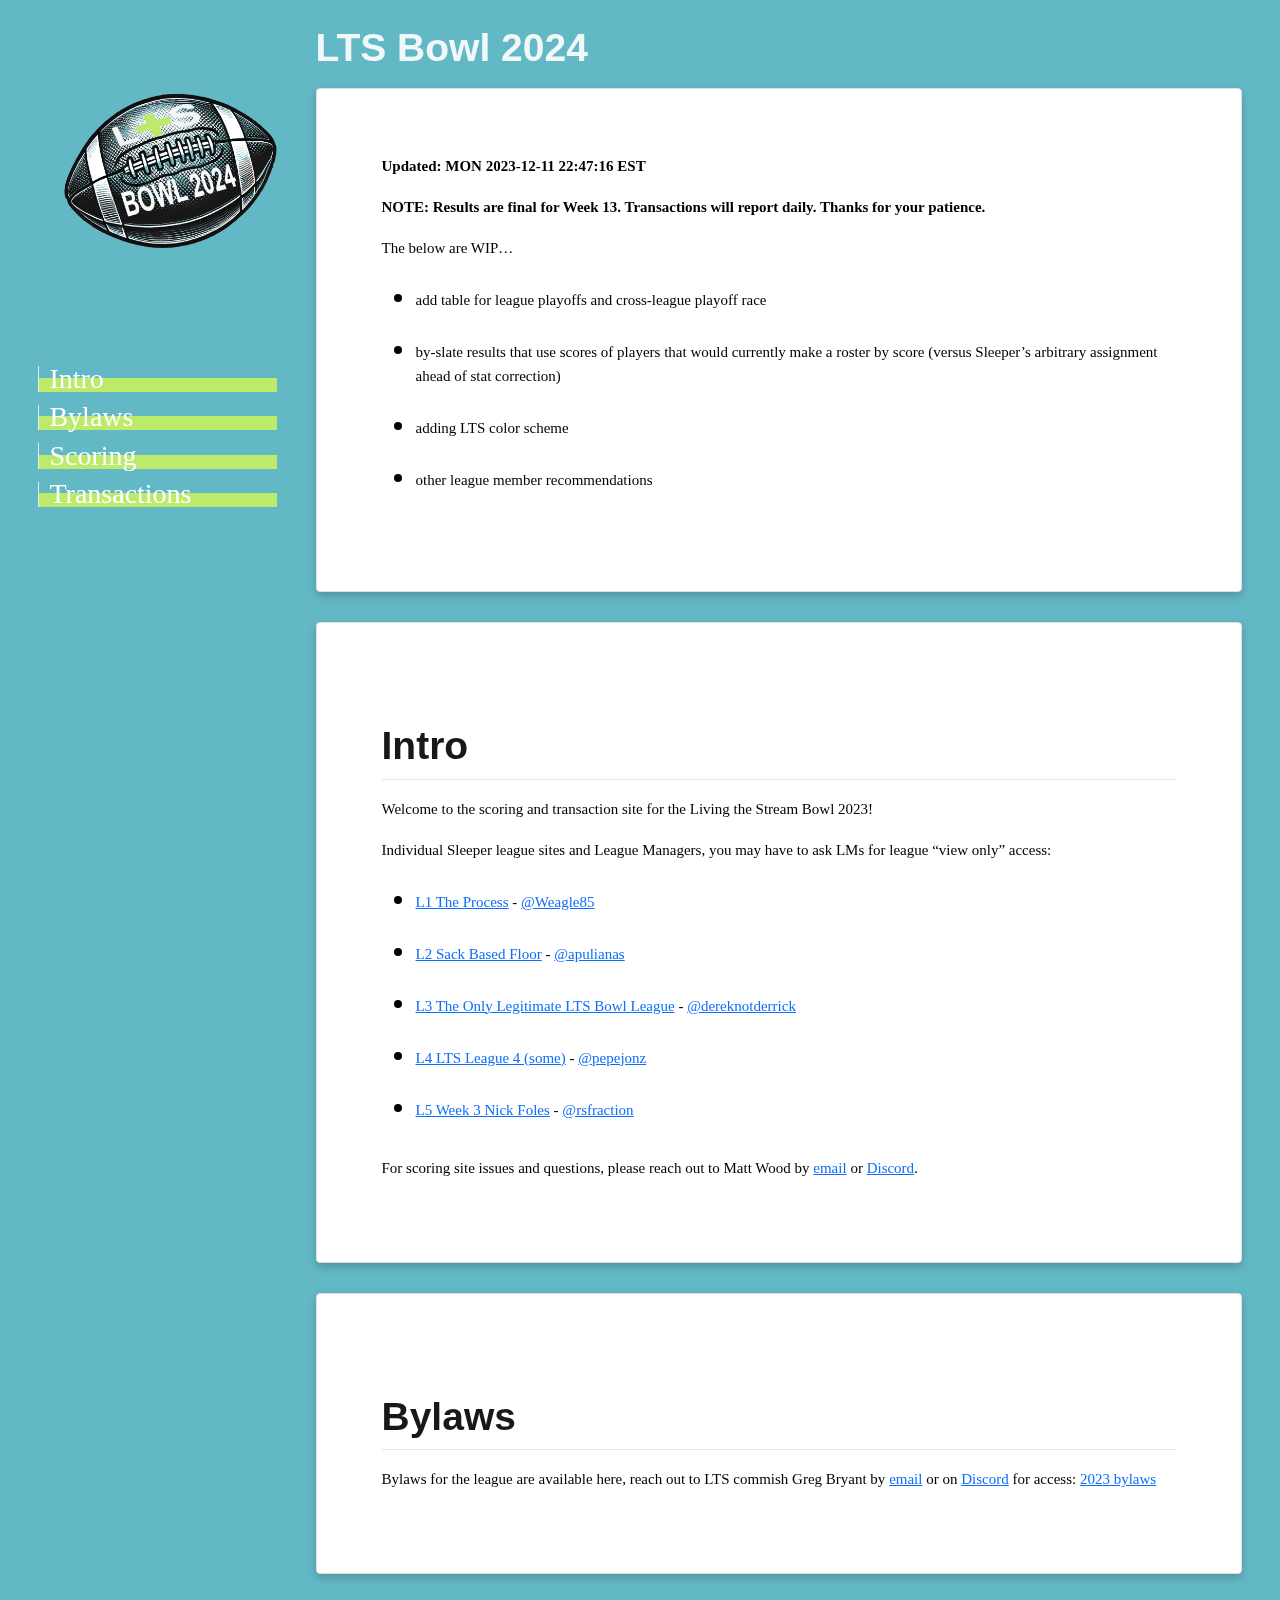
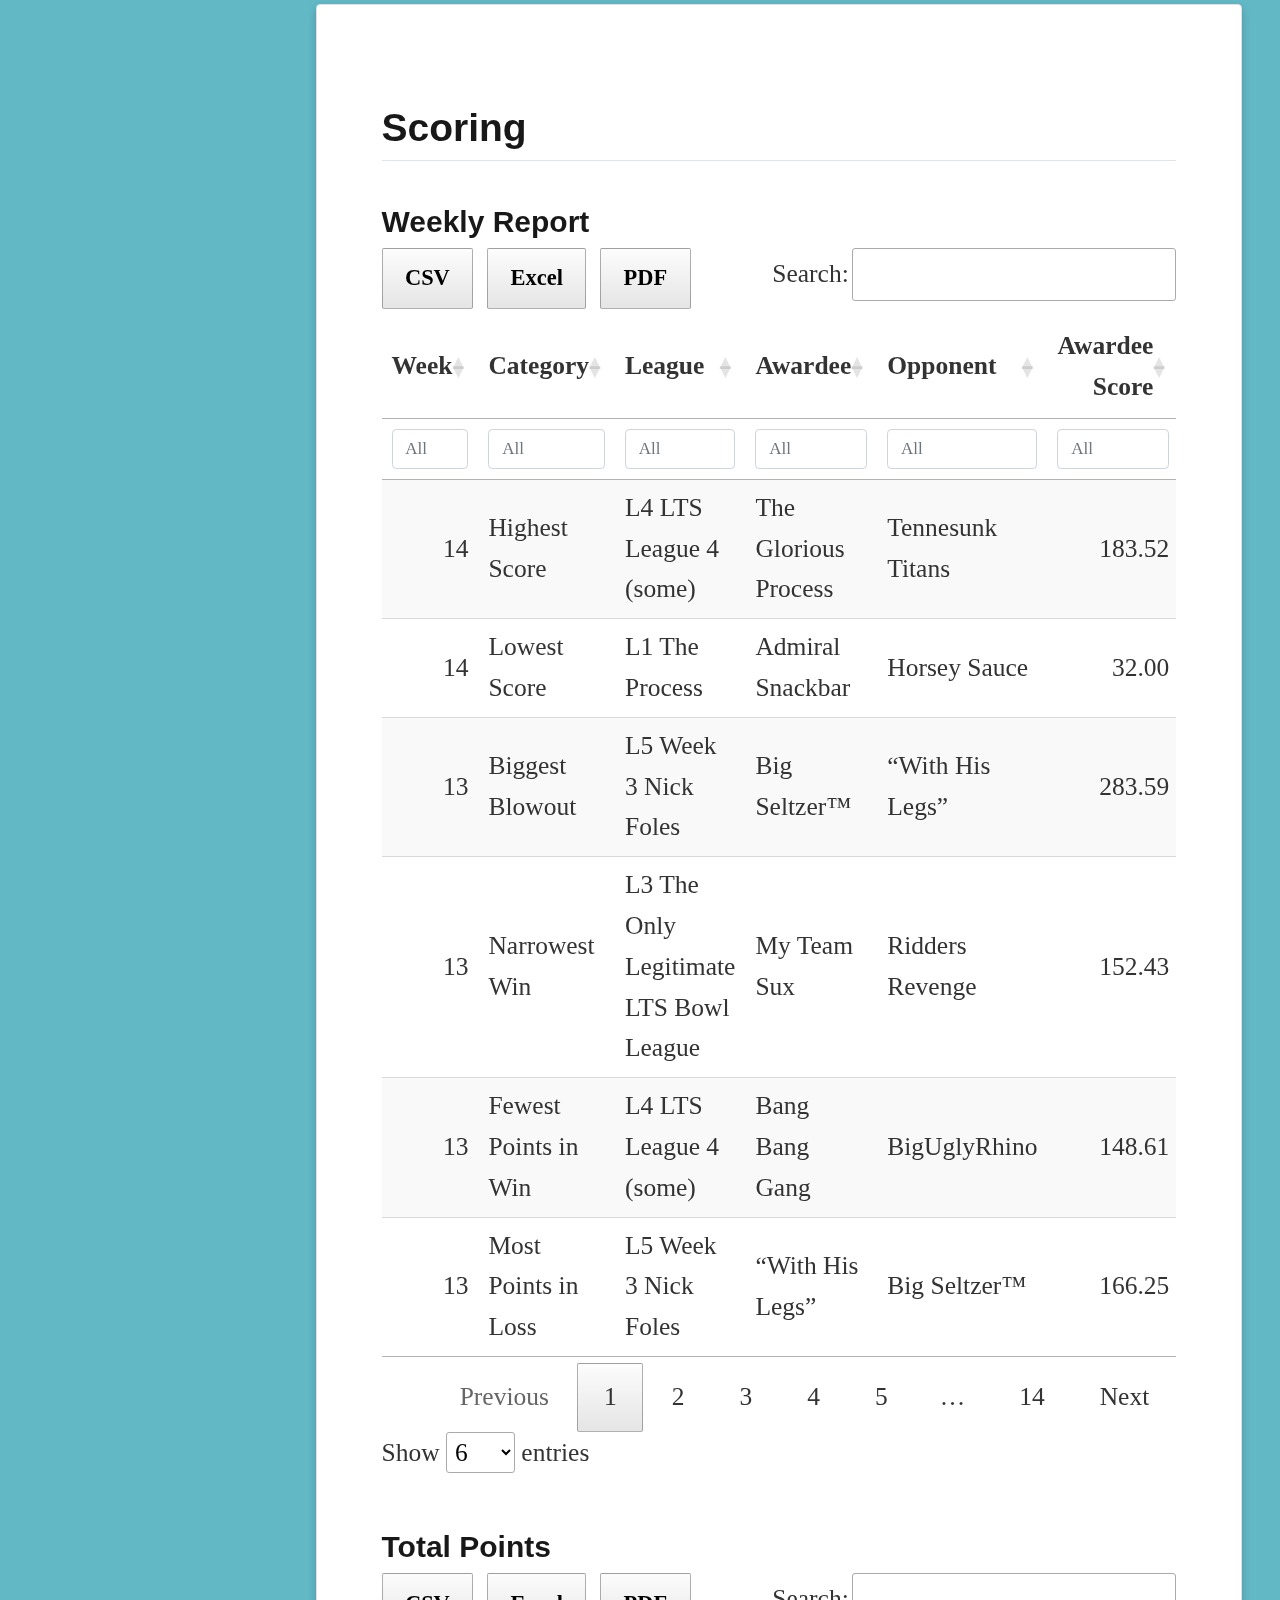
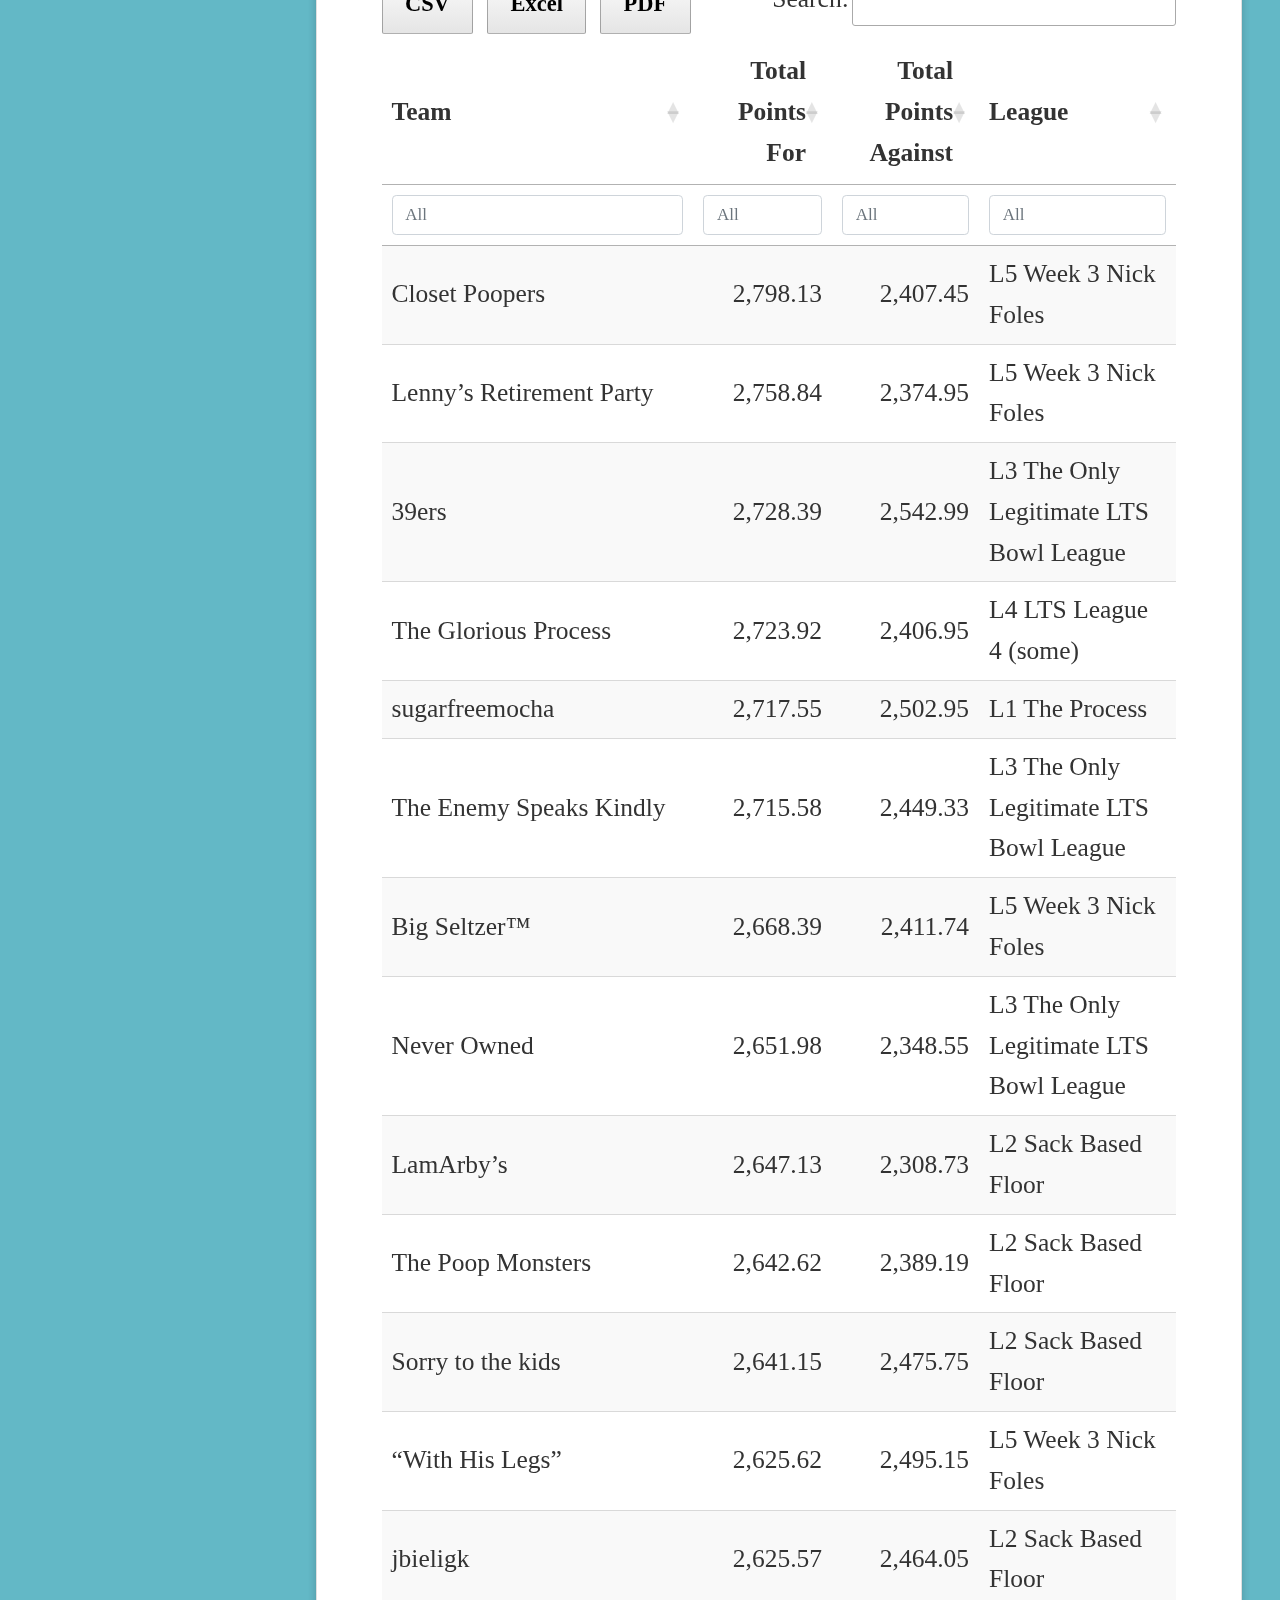
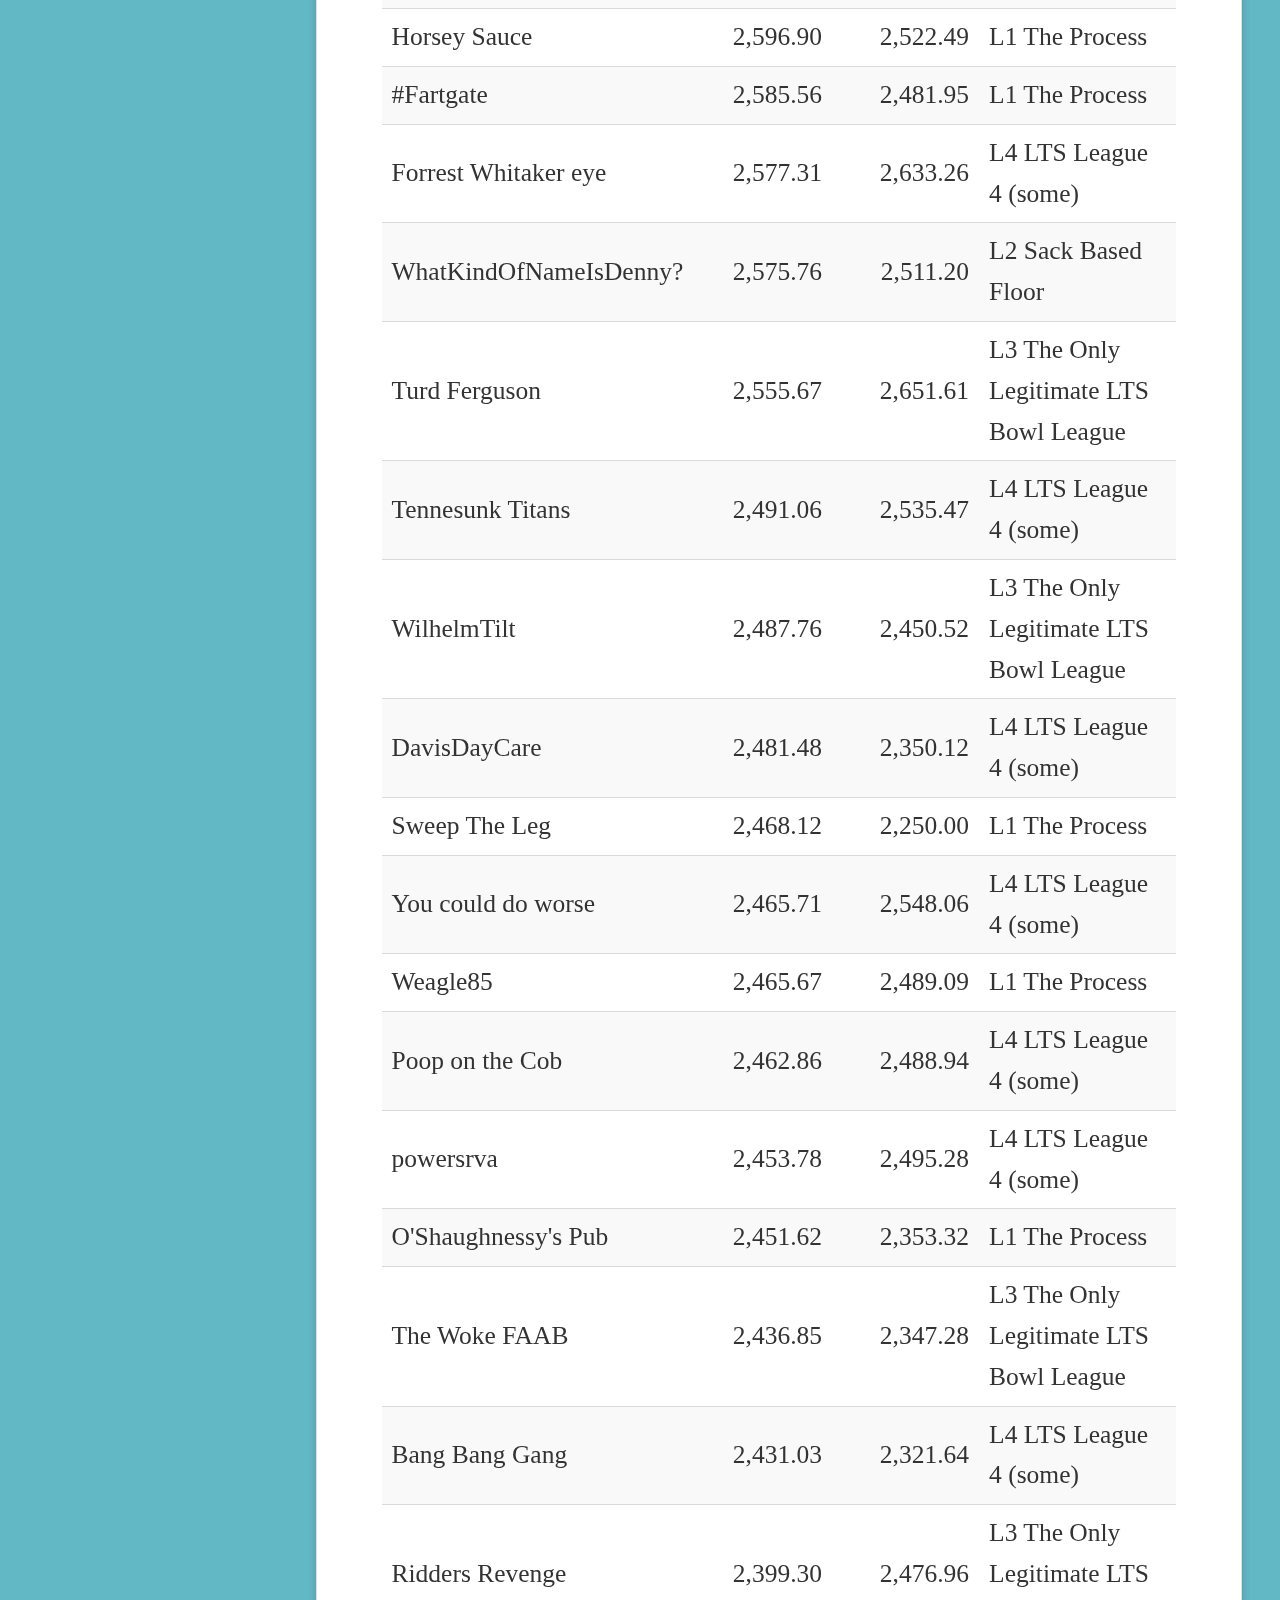
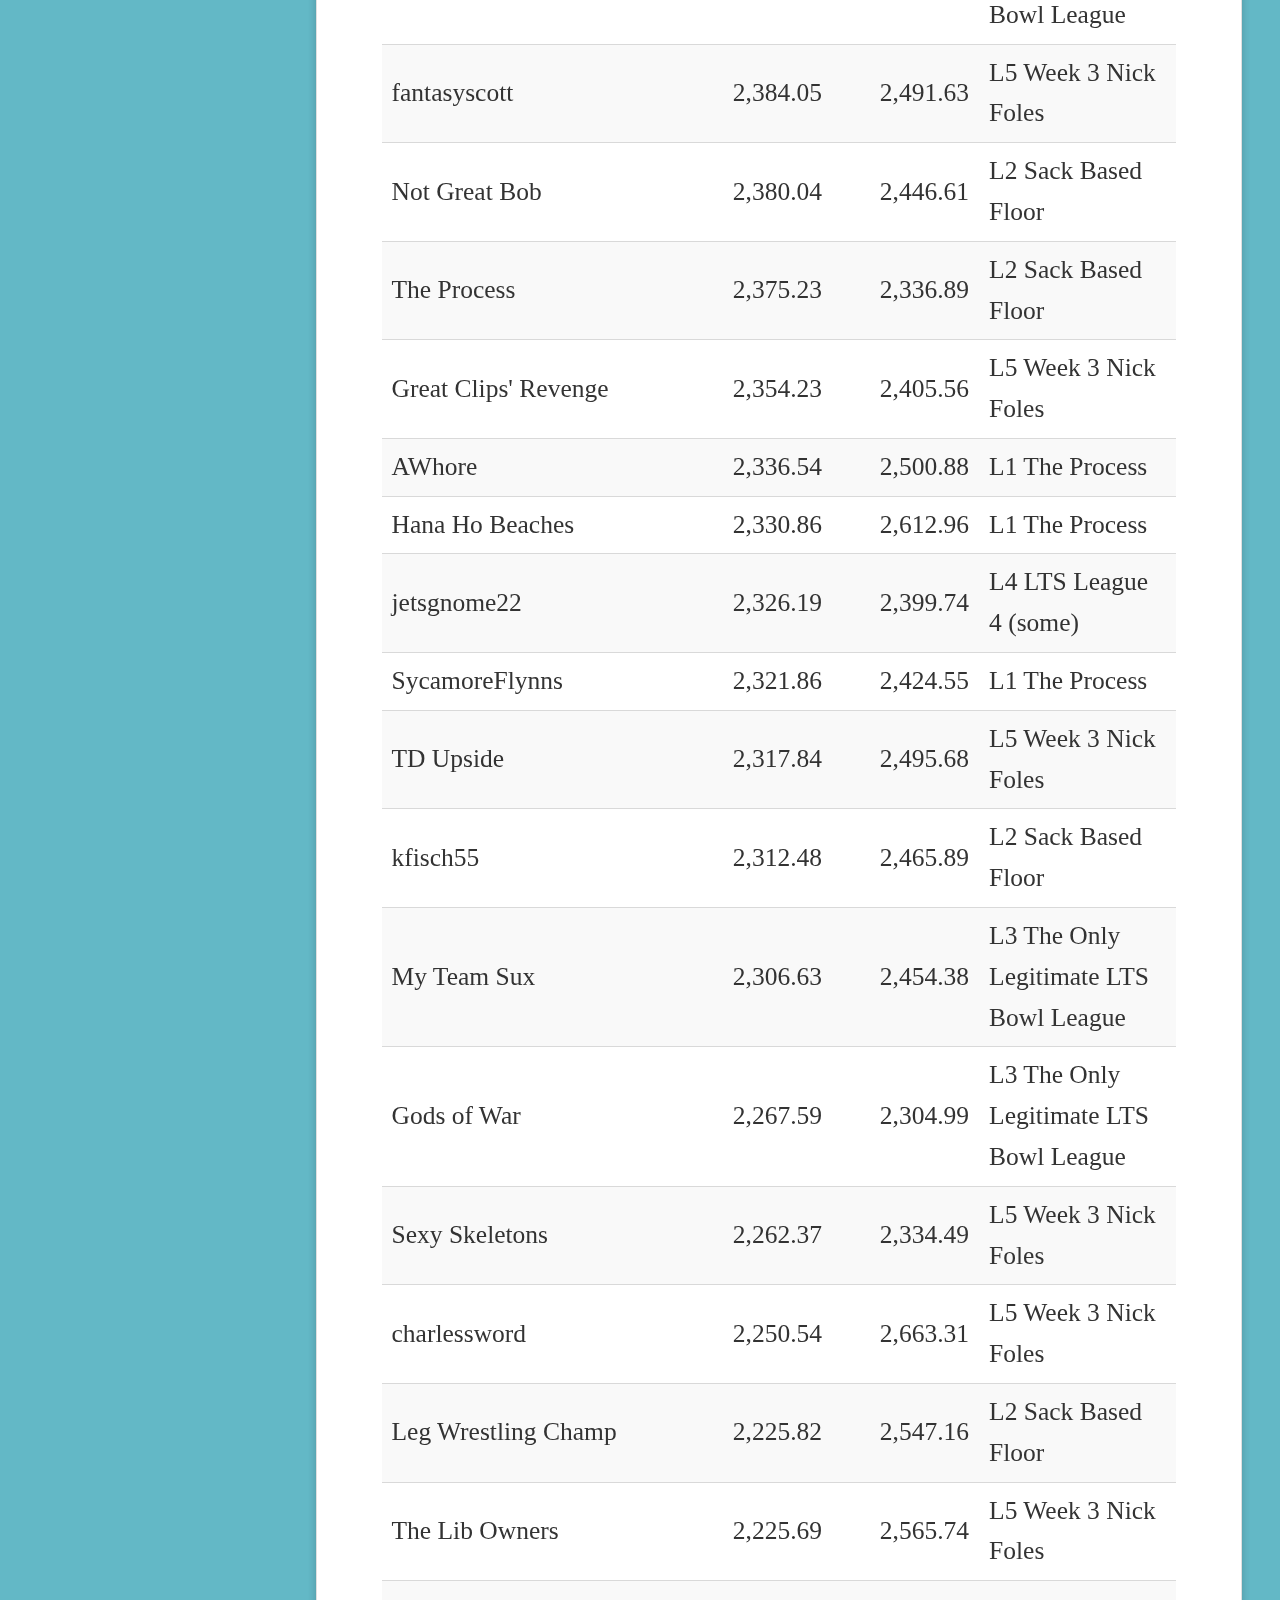
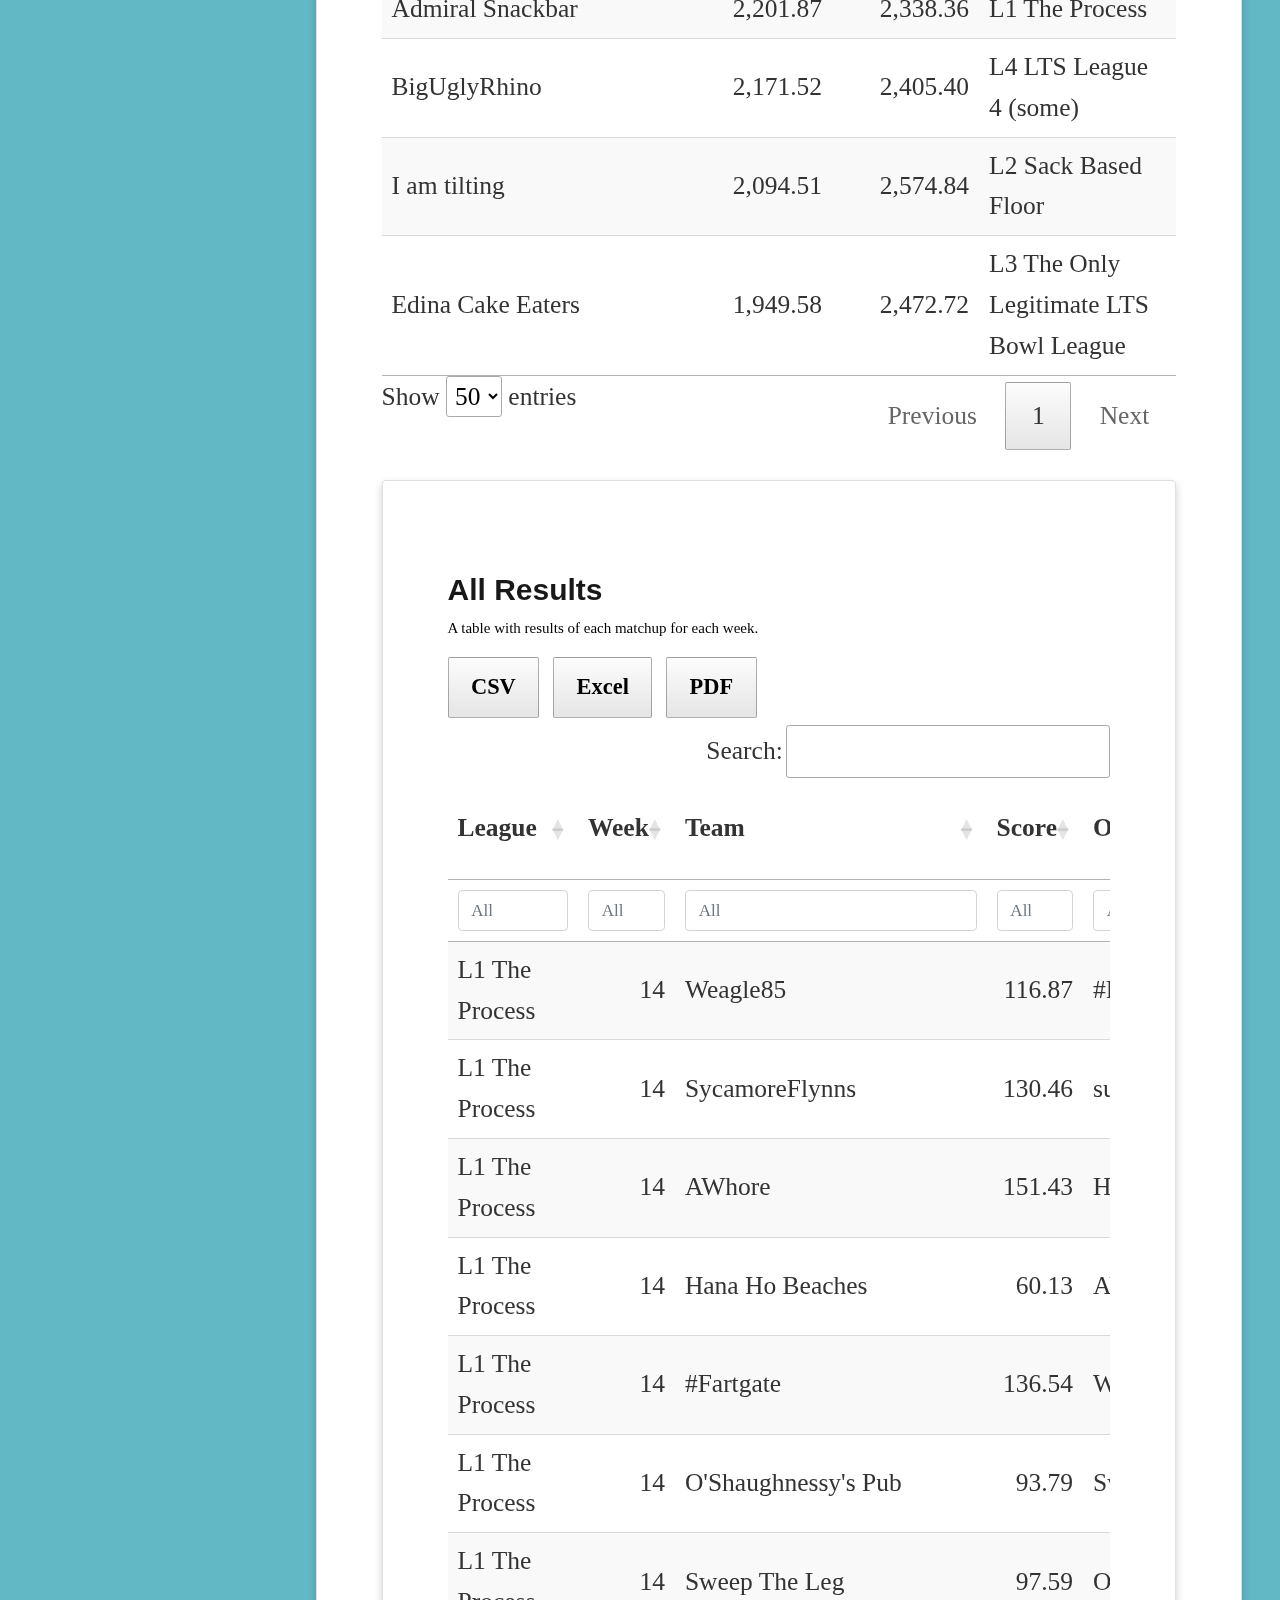
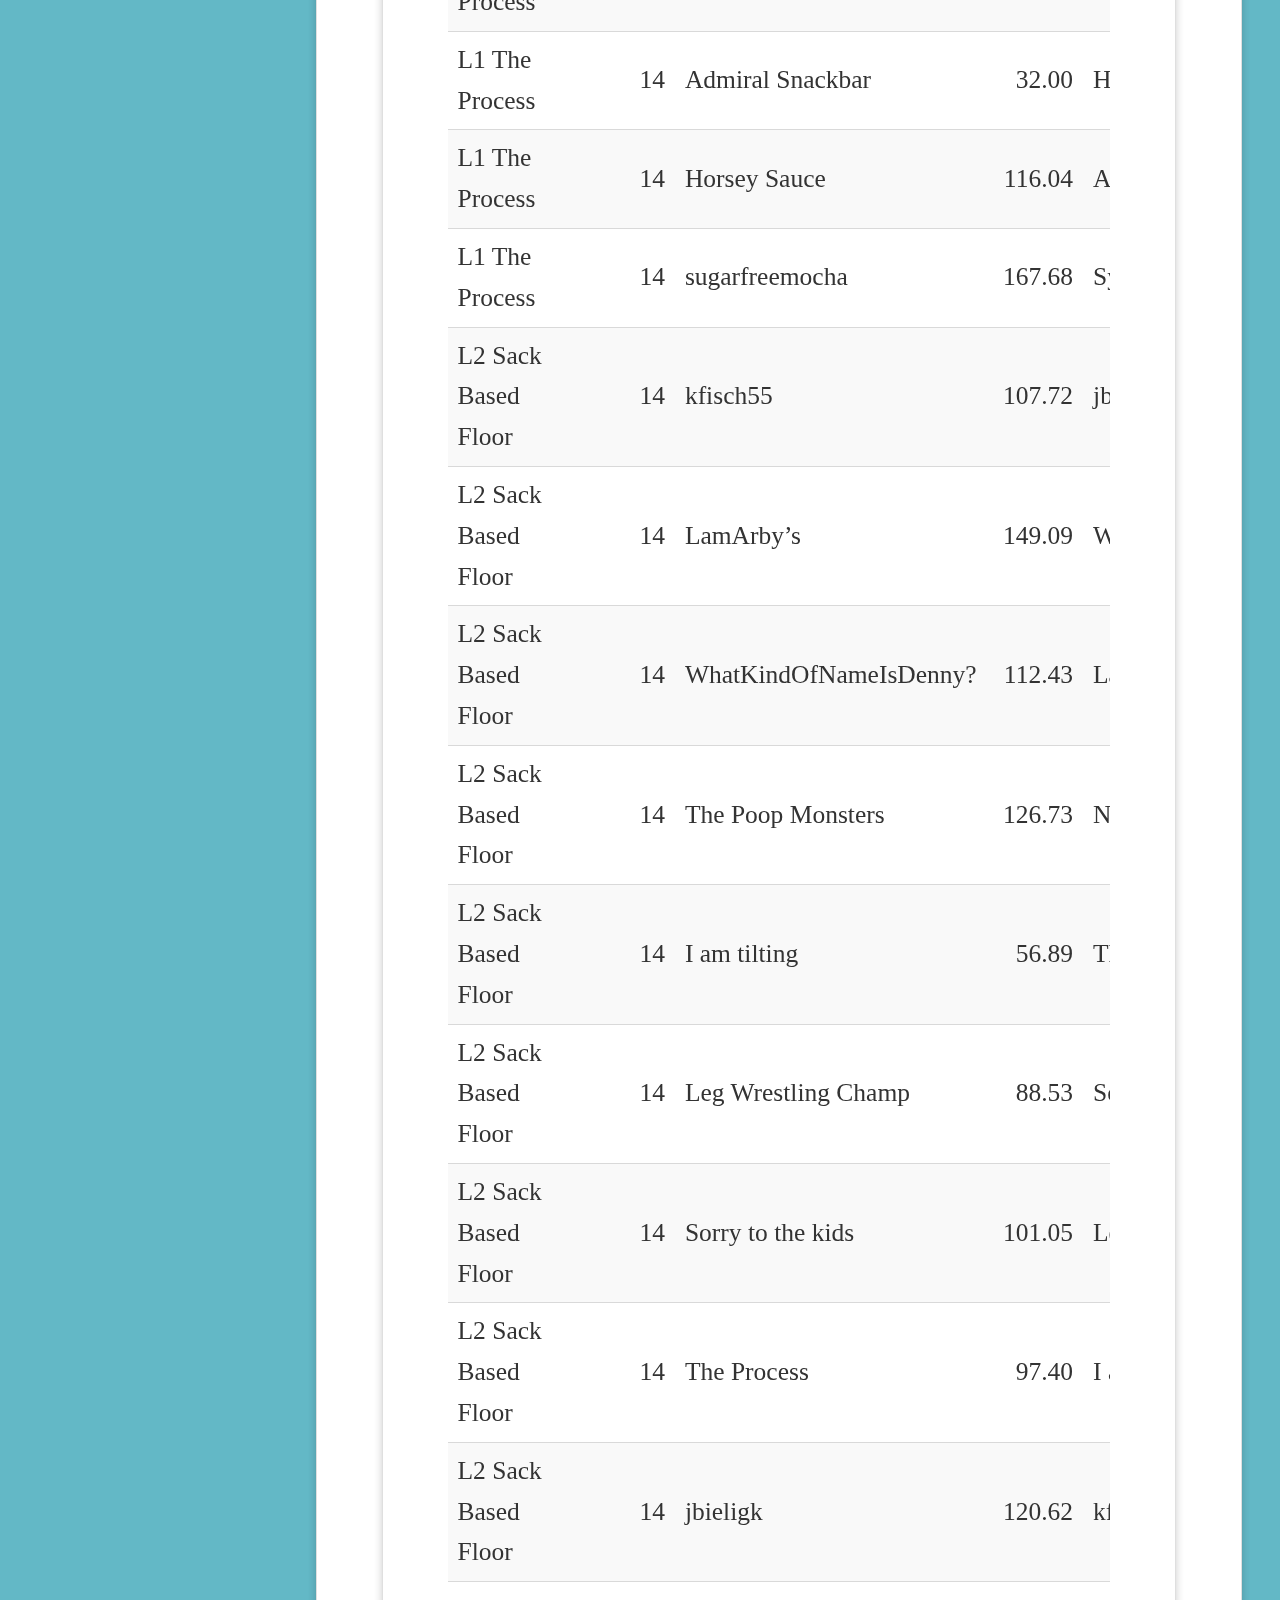
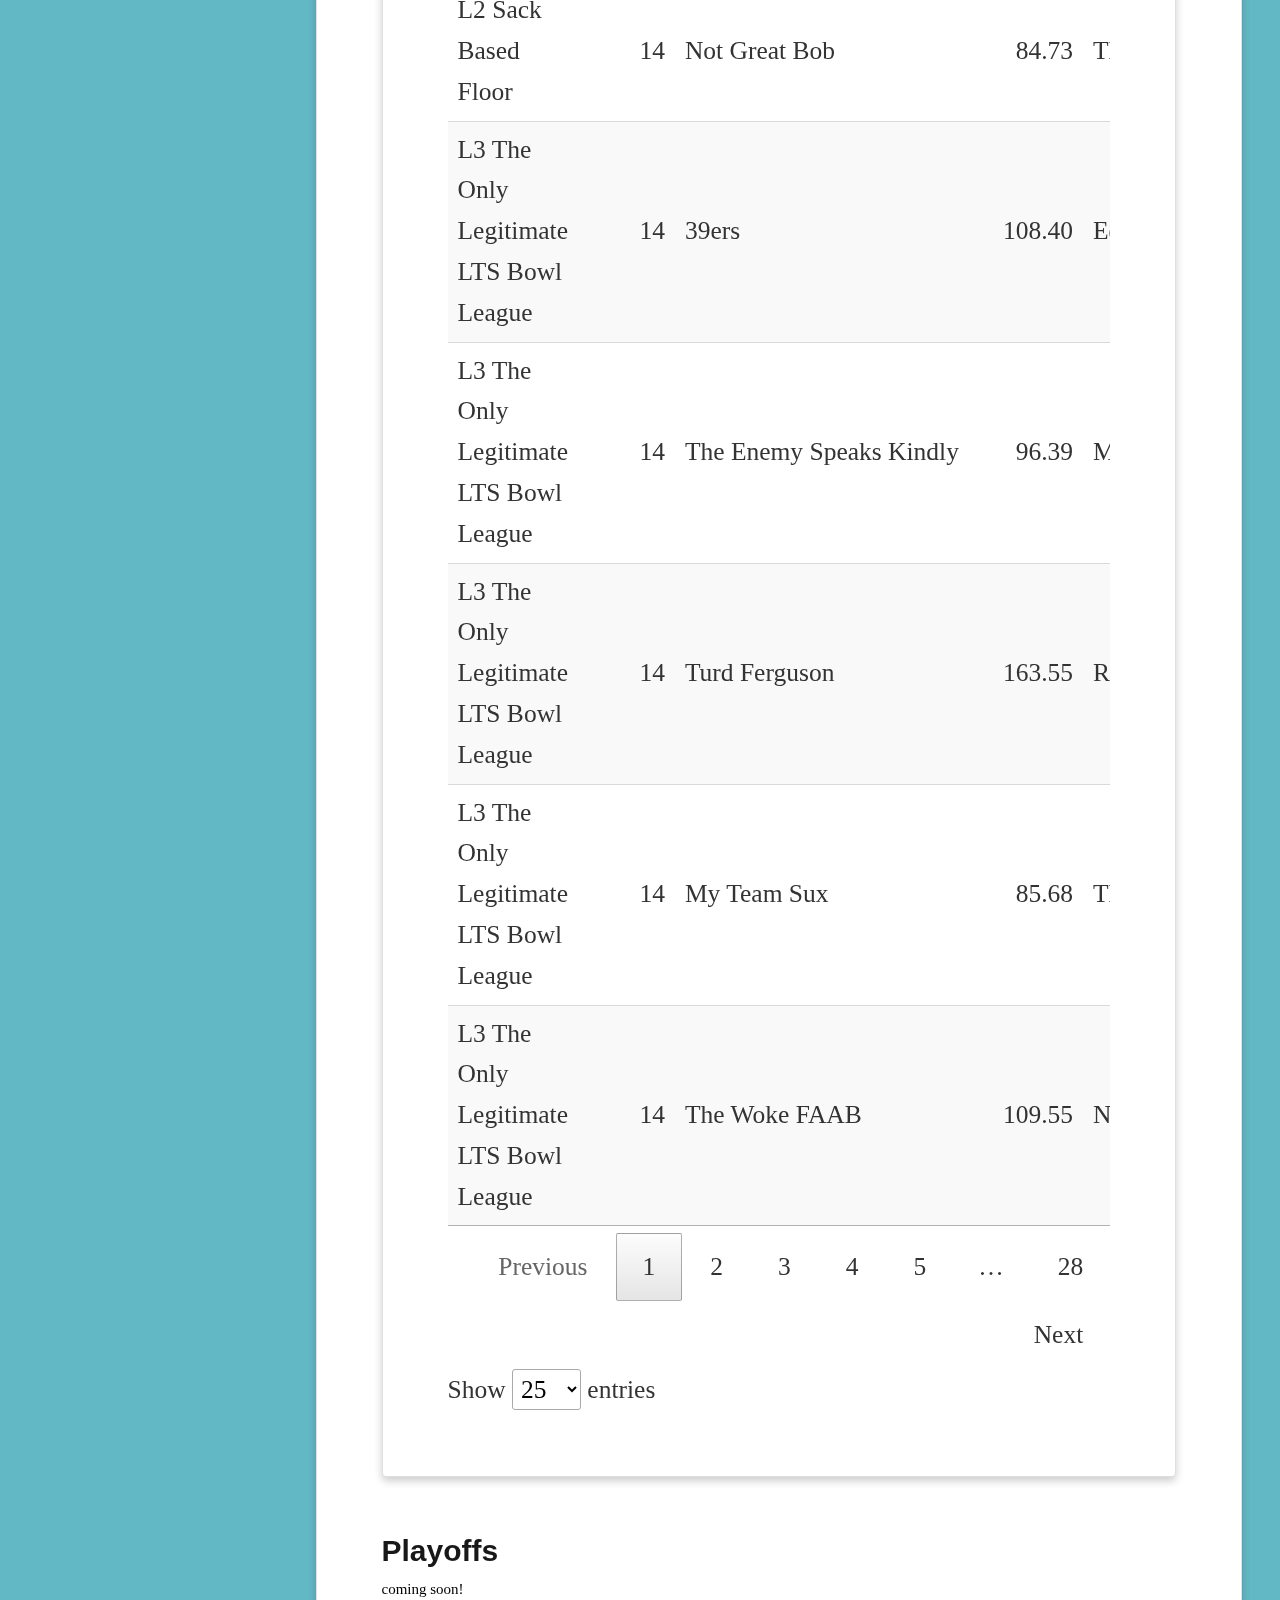
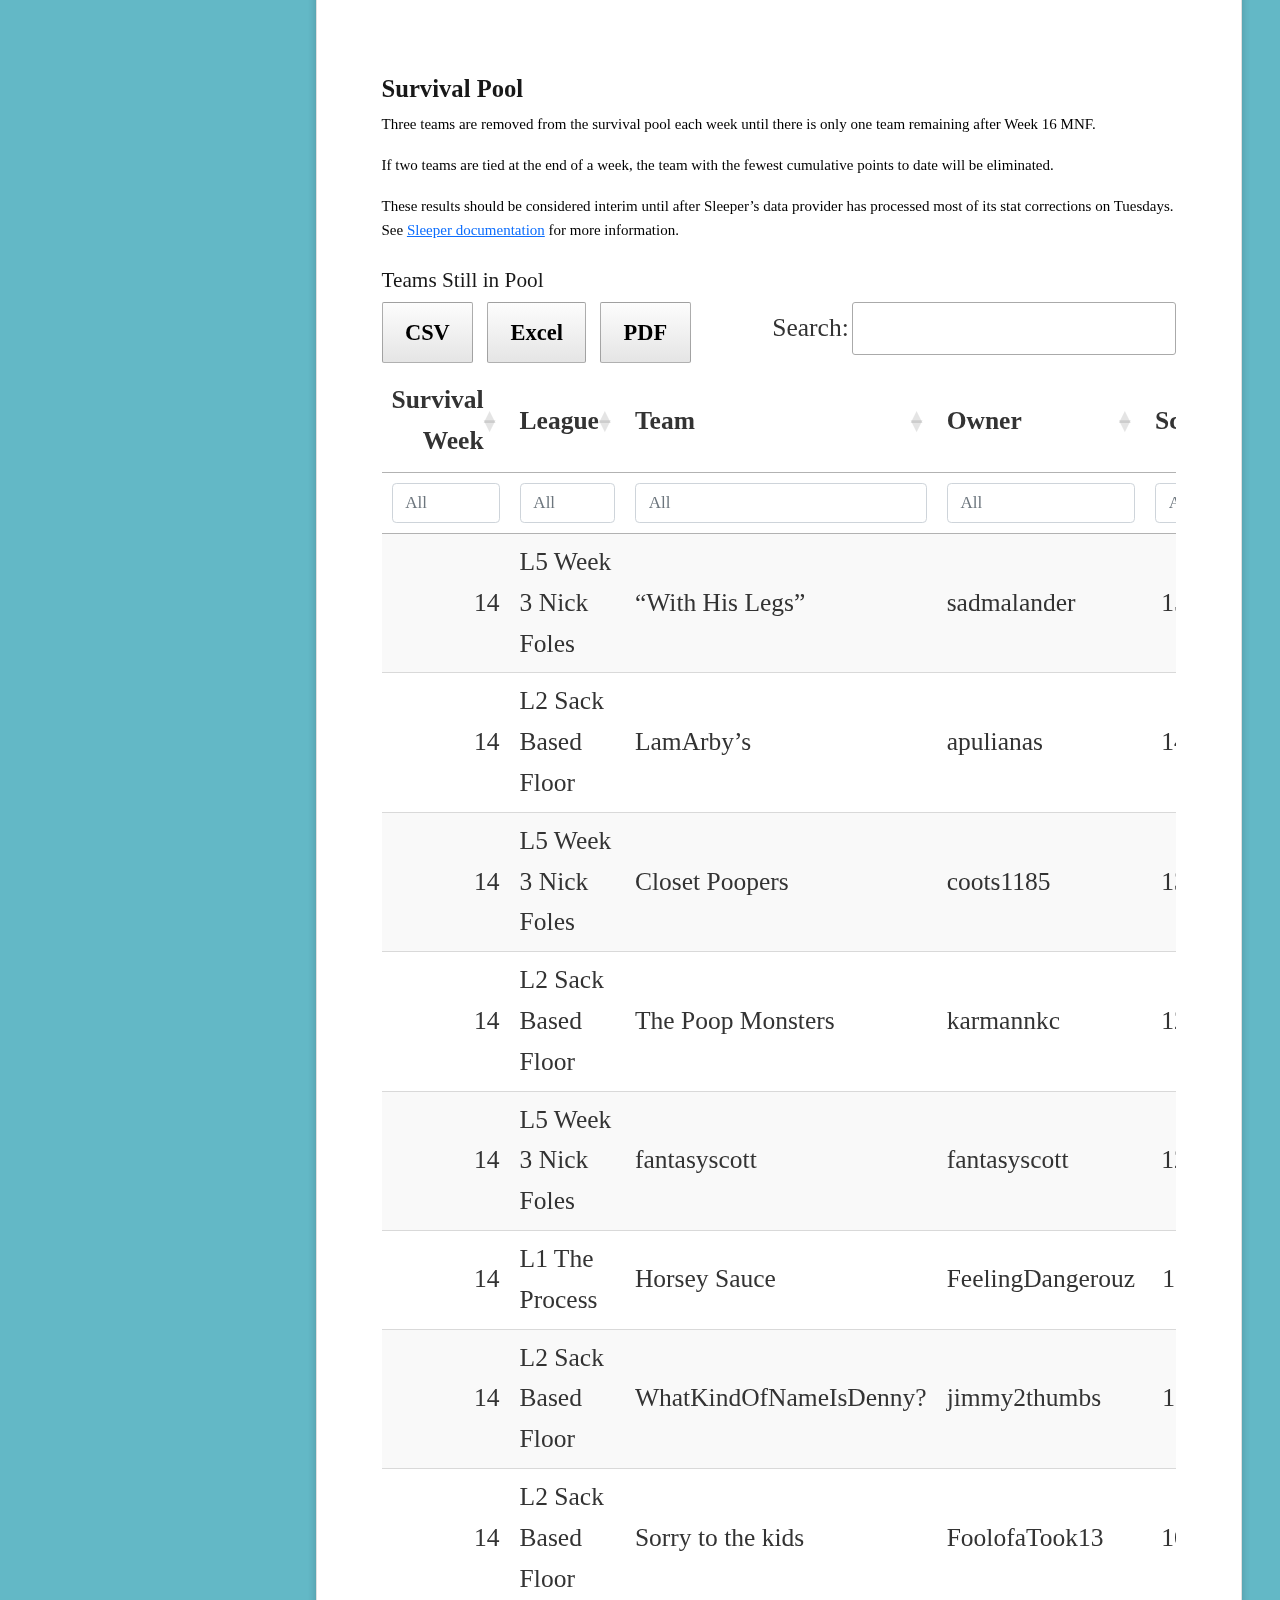
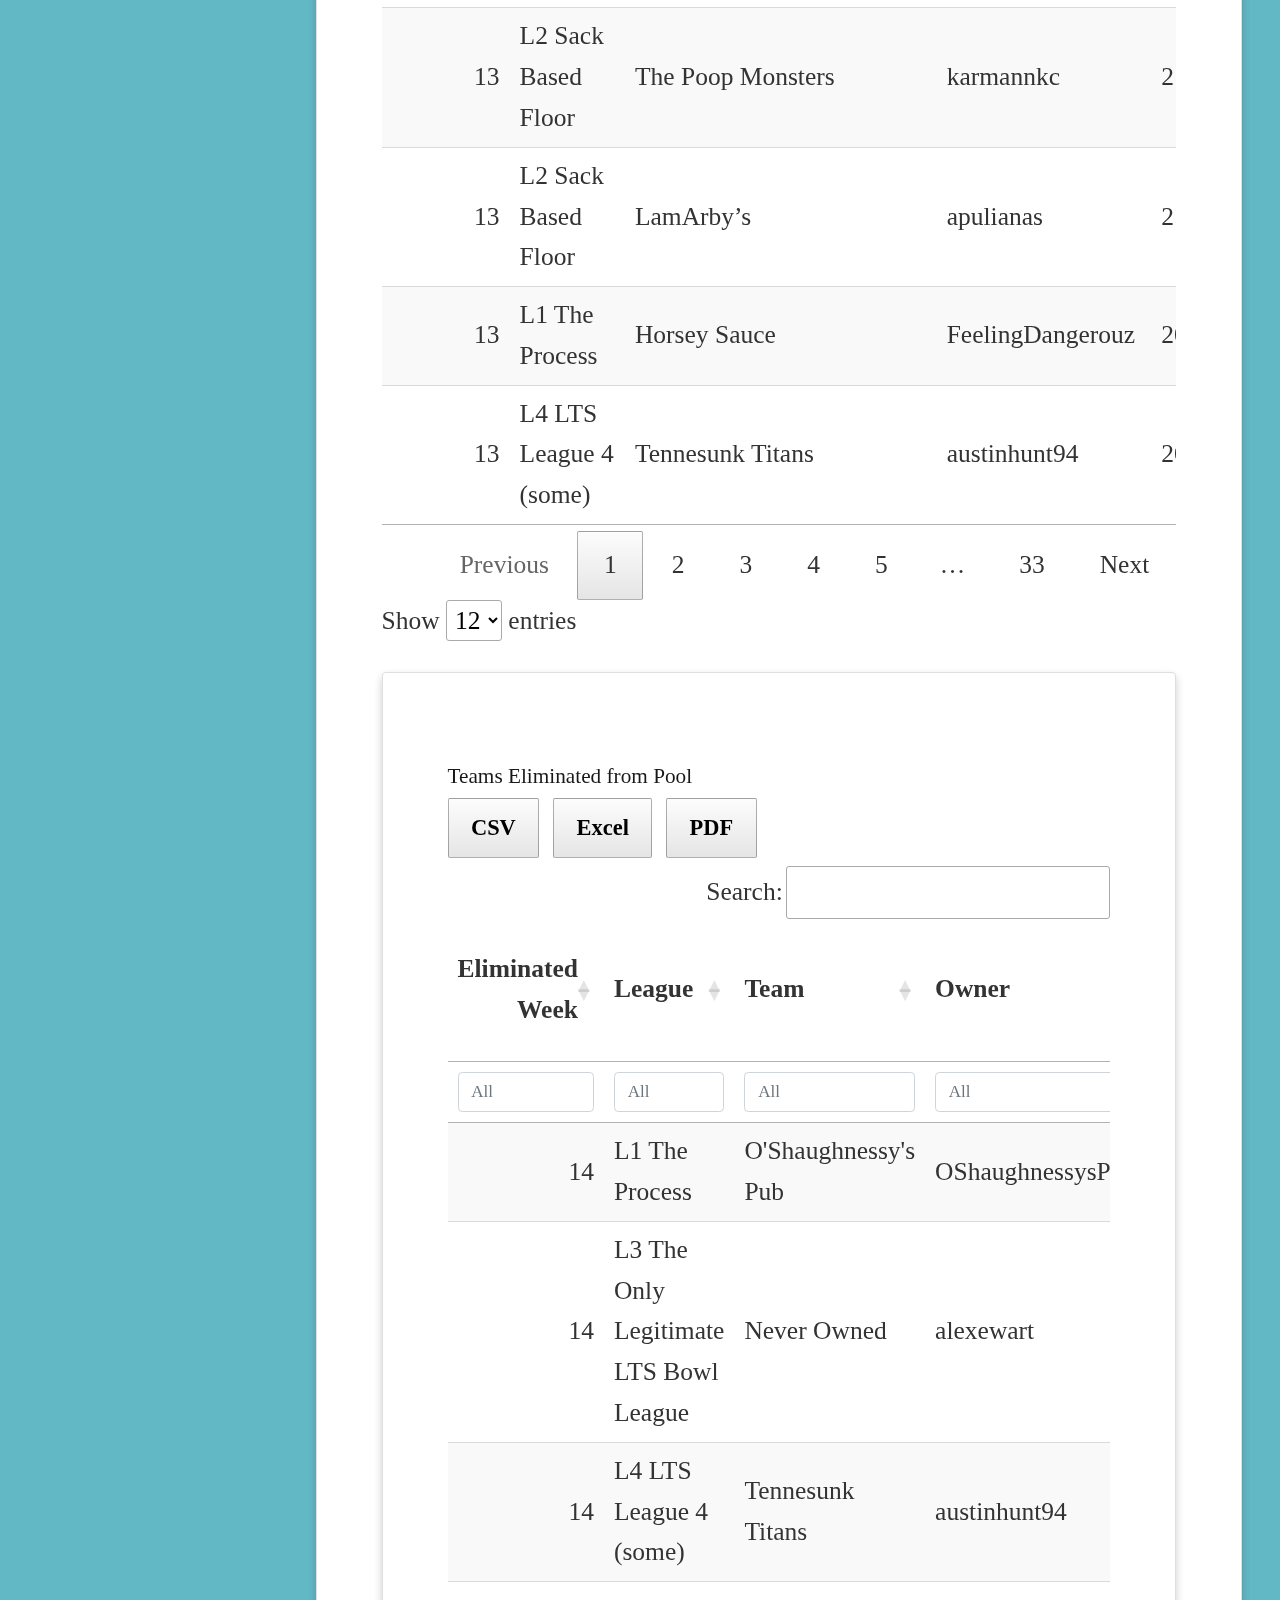
==== index.html @ bef70566 "scale alignment wit h existing left navbar" ====
<!DOCTYPE html>
<html xmlns="http://www.w3.org/1999/xhtml" lang="en" xml:lang="en"><head>

<meta charset="utf-8">
<meta name="generator" content="quarto-1.3.433">

<meta name="viewport" content="width=device-width, initial-scale=1.0, user-scalable=yes">


<title >LTS Bowl 2023</title>
<style>
/* smartphone: toggle/untoggle certain divs */
@media (min-width:768px) {
	.desktop-only {
		display:block !important;
	}
  .mobile-only {
		display:none !important;
	}
}
/* no smartphone: toggle/untoggle certain divs*/
@media (max-width: 768px) {
	.mobile-only {
		display:block !important;
	}
	.desktop-only {
		display:none !important;
	}
}
/* no smartphone content card styling */
@media only screen and (min-width: 600px) {
  .card {
  background-color: #ffff!important;
  margin-bottom: 30px!important;
  padding: 65px!important;
  box-shadow: 0 4px 8px 0 rgba(0,0,0,0.2);
  transition: 0.3s;
}
}
/* smartphone  content card styling*/
@media only screen and (max-width: 600px) {
  .card{
    background-color: #ffff!important;
    width: 100%!important;    
    margin-bottom: 0px!important;
    padding: 30px!important;
    box-shadow: 0 4px 8px 0 rgba(0,0,0,0.2);
    transition: 0.3s;
  }

  /* hacky style fix for mobile lts feel */
    body:not(.floating):not(.docked) .page-columns.toc-left {
        display: grid;
        gap: 0;
        grid-template-columns: [screen-start] 0em [screen-start-inset page-start page-start-inset body-start-outset body-start body-content-start] minmax(0px, 1fr) [body-content-end body-end body-end-outset page-end-inset page-end screen-end-inset] 0em [screen-end]!important;
    }
}


code{white-space: pre-wrap;}
span.smallcaps{font-variant: small-caps;}
div.columns{display: flex; gap: min(4vw, 1.5em);}
div.column{flex: auto; overflow-x: auto;}
div.hanging-indent{margin-left: 1.5em; text-indent: -1.5em;}
ul.task-list{list-style: none}
ul.task-list li input[type="checkbox"] {
  width: 0.8em;
  margin: 0 0.8em 0.2em -1em; /* quarto-specific, see https://github.com/quarto-dev/quarto-cli/issues/4556 */ 
  vertical-align: middle;
}
p {
  font-family: 'Amethysta', Georgia, serif;
  font-size: 15px;
  line-height: 1.6;
}

/* left navbar styles */
.sidebarLtsStyle {
  height: 27px!important;
  max-height:34px!important;
  color: #ffff!important;
  font-family: Rosario!important;
  font-size: 28px!important;
}
.sidebarUnderLine {
  border-bottom: 0px solid #bcea6b!important;
  box-shadow: 0 -.5em #bcea6b inset!important;
  transition: box-shadow .1s!important;
  margin-bottom: 13px!important
}
.sidebarSubListFont {
  color: #ffff!important;
  font-family: Rosario!important;
  font-size: 24px!important;
}

/* Content Card styling */
.inner-card {
  background-color: #ffff!important;
  margin-bottom: 30px!important;
}
.card-headlines {
  font-family: Rosario, Arial, Helvetica, sans-serif!important; 
  font-size: 30px!important;
}
.card-headlines-big {
  font-family: Rosario, Arial, Helvetica, sans-serif!important; 
  font-size: 39px!important;
}

/* Style the navigation menu for smartphone*/
.topnav {
  overflow: hidden;
  background-color: transparent;
  position: relative;
}

/* Hide the links inside the navigation menu (except for logo/home) */
.topnav #myLinks {
  display: none;
}

/* Style navigation menu links */
.topnav a {
  color: white;
  padding: 14px 16px;
  text-decoration: none;
  font-size: 17px;
  display: block;
}

/* Style the hamburger menu */
.topnav a.icon {
  background: #63b8c6;
  display: block;
  position: absolute;
  right: 0;
  top: 0;
}

/* Add a grey background color on mouse-over */
.topnav a:hover {
  background-color: transparent;
  color: #bcea6b;
}

/* Style the active link (or home/logo) */
.active {
  background-color: #63b8c6;
  color: white;
}
</style>


<script src="index_files/libs/clipboard/clipboard.min.js"></script>
<script src="index_files/libs/quarto-html/quarto.js"></script>
<script src="index_files/libs/quarto-html/popper.min.js"></script>
<script src="index_files/libs/quarto-html/tippy.umd.min.js"></script>
<script src="index_files/libs/quarto-html/anchor.min.js"></script>
<link href="index_files/libs/quarto-html/tippy.css" rel="stylesheet">
<link href="index_files/libs/quarto-html/quarto-syntax-highlighting.css" rel="stylesheet" id="quarto-text-highlighting-styles">
<script src="index_files/libs/bootstrap/bootstrap.min.js"></script>
<link href="index_files/libs/bootstrap/bootstrap-icons.css" rel="stylesheet">
<link href="index_files/libs/bootstrap/bootstrap.min.css" rel="stylesheet" id="quarto-bootstrap" data-mode="light">

<script src="index_files/libs/htmlwidgets-1.6.2/htmlwidgets.js"></script>
<link href="index_files/libs/datatables-css-0.0.0/datatables-crosstalk.css" rel="stylesheet">
<script src="index_files/libs/datatables-binding-0.29/datatables.js"></script>
<script src="index_files/libs/jquery-3.6.0/jquery-3.6.0.min.js"></script>
<link href="index_files/libs/dt-core-1.13.4/css/jquery.dataTables.min.css" rel="stylesheet">
<link href="index_files/libs/dt-core-1.13.4/css/jquery.dataTables.extra.css" rel="stylesheet">
<script src="index_files/libs/dt-core-1.13.4/js/jquery.dataTables.min.js"></script>
<script src="index_files/libs/jszip-1.13.4/jszip.min.js"></script>
<script src="index_files/libs/pdfmake-1.13.4/pdfmake.js"></script>
<script src="index_files/libs/pdfmake-1.13.4/vfs_fonts.js"></script>
<link href="index_files/libs/dt-ext-buttons-1.13.4/css/buttons.dataTables.min.css" rel="stylesheet">
<script src="index_files/libs/dt-ext-buttons-1.13.4/js/dataTables.buttons.min.js"></script>
<script src="index_files/libs/dt-ext-buttons-1.13.4/js/buttons.html5.min.js"></script>
<script src="index_files/libs/dt-ext-buttons-1.13.4/js/buttons.colVis.min.js"></script>
<script src="index_files/libs/dt-ext-buttons-1.13.4/js/buttons.print.min.js"></script>
<link href="index_files/libs/nouislider-7.0.10/jquery.nouislider.min.css" rel="stylesheet">
<script src="index_files/libs/nouislider-7.0.10/jquery.nouislider.min.js"></script>
<link href="index_files/libs/selectize-0.12.0/selectize.bootstrap3.css" rel="stylesheet">
<script src="index_files/libs/selectize-0.12.0/selectize.min.js"></script>
<link href="index_files/libs/crosstalk-1.2.0/css/crosstalk.min.css" rel="stylesheet">
<script src="index_files/libs/crosstalk-1.2.0/js/crosstalk.min.js"></script>
<link rel="stylesheet" href="https://cdnjs.cloudflare.com/ajax/libs/font-awesome/4.7.0/css/font-awesome.min.css">


</head>

<body style="background-color: #63b8c6">

<div id="quarto-content" class="page-columns toc-left" >
<div id="quarto-sidebar-toc-left" class="sidebar toc-left">
  <nav id="TOC" role="doc-toc" class="toc-active" data-toc-expanded="1">
   <img cass="image" src="BOWL2024.png" alt="LTS BOWL 2024" style="width: 110%; height: 120%; margin-bottom: 65px">
  <ul class="sidebarLtsStyle">
  <li><a href="#intro" id="toc-intro" class="nav-link active sidebarUnderLine" data-scroll-target="#intro">Intro</a></li>
  <li><a href="#bylaws" id="toc-bylaws" class="nav-link sidebarUnderLine" data-scroll-target="#bylaws" >Bylaws</a></li>
  <li><a href="#scoring" id="toc-scoring" class="nav-link sidebarUnderLine" data-scroll-target="#scoring" >Scoring</a>
  <ul class="sidebarSubListFont">
  <li><a href="#weekly-report" id="toc-weekly-report" class="nav-link" data-scroll-target="#weekly-report">Weekly Report</a></li>
  <li><a href="#total-points" id="toc-total-points" class="nav-link" data-scroll-target="#total-points" >Total Points</a></li>
  <li><a href="#all-results" id="toc-all-results" class="nav-link" data-scroll-target="#all-results" >All Results</a></li>
  <li><a href="#playoffs" id="toc-playoffs" class="nav-link" data-scroll-target="#playoffs" >Playoffs</a></li>
  <li><a href="#survival-pool" id="toc-survival-pool" class="nav-link" data-scroll-target="#survival-pool" >Survival Pool</a>
  <ul class="collapse sidebarSubListFont">
  <li><a href="#teams-still-in-pool" id="toc-teams-still-in-pool" class="nav-link" data-scroll-target="#teams-still-in-pool" >Teams Still in Pool</a></li>
  <li><a href="#teams-eliminated-from-pool" id="toc-teams-eliminated-from-pool" class="nav-link" data-scroll-target="#teams-eliminated-from-pool" >Teams Eliminated from Pool</a></li>
  </ul></li>
  </ul></li>
  <li><a href="#transactions" id="toc-transactions" class="nav-link sidebarUnderLine" data-scroll-target="#transactions" >Transactions</a>
  <ul class="sidebarSubListFont">
  <li><a href="#free-agent-transactions" id="toc-free-agent-transactions" class="nav-link" data-scroll-target="#free-agent-transactions" >Free Agent Transactions</a></li>
  <li><a href="#waiver-bids" id="toc-waiver-bids" class="nav-link" data-scroll-target="#waiver-bids" >Waiver Bids</a></li>
  <li><a href="#trades" id="toc-trades" class="nav-link" data-scroll-target="#trades" >Trades</a></li>
  </ul></li>
  </ul>
</nav>
</div>
<div id="quarto-margin-sidebar" class="sidebar margin-sidebar zindex-bottom">
</div>
<main class="content column-page-right" id="quarto-document-content">

<header id="title-block-header" class="quarto-title-block default">
  <div class="quarto-title desktop-only">
<h1 class="title" style="font-family: Rosario, Arial, Helvetica, sans-serif; font-size: 39px; color: #ffff">LTS Bowl 2024</h1>
</div>
<!-- Top Navigation Menu -->
<div class="topnav mobile-only">
  <a href="#home" class="active">LTS BOWL 2024</a>
  <!-- Navigation links (hidden by default) -->
  <div id="myLinks">
    <a href="#intro" class="active">Intro</a>
    <a href="#bylaws">Bylaws</a>
    <a href="#scoring">Scoring</a>
    <a href="#transactions">Transactions</a>
  </div>
  <!-- "Hamburger menu" / "Bar icon" to toggle the navigation links -->
  <a href="javascript:void(0);" class="icon" onclick="myFunction()">
    <i class="fa fa-bars"></i>
  </a>
</div>
<script>
  /* Toggle between showing and hiding the navigation menu links when the user clicks on the hamburger menu / bar icon */
function myFunction() {
  var x = document.getElementById("myLinks");
  if (x.style.display === "block") {
    x.style.display = "none";
  } else {
    x.style.display = "block";
  }
}</script>  

<div class="quarto-title-meta">

    
  
    
  </div>

</header>
<div class="card">
<p><strong>Updated: MON 2023-12-11 22:47:16 EST</strong></p>
<p><strong>NOTE: Results are final for Week 13. Transactions will report daily. Thanks for your patience.</strong></p>
<p>The below are WIP…</p>
<ul>
<li><p>add table for league playoffs and cross-league playoff race</p></li>
<li><p>by-slate results that use scores of players that would currently make a roster by score (versus Sleeper’s arbitrary assignment ahead of stat correction)</p></li>
<li><p>adding LTS color scheme</p></li>
<li><p>other league member recommendations</p></li>
</ul>
</div>
<section id="intro" class="level2 card">
<h2 class="anchored" data-anchor-id="intro" style="font-family: Rosario, Arial, Helvetica, sans-serif; font-size: 39px">Intro</h2>
<p>Welcome to the scoring and transaction site for the Living the Stream Bowl 2023!</p>
<p>Individual Sleeper league sites and League Managers, you may have to ask LMs for league “view only” access:</p>
<ul>
<li><p><a href="https://sleeper.com/leagues/991790283312459776">L1 The Process</a> - <a href="https://discord.com/channels/@me/1142996811498397816">@Weagle85</a></p></li>
<li><p><a href="https://sleeper.com/leagues/998064598509150208">L2 Sack Based Floor</a> - <a href="https://discord.com/channels/@me/1148618739424698408">@apulianas</a></p></li>
<li><p><a href="https://sleeper.com/leagues/999100941309804544">L3 The Only Legitimate LTS Bowl League</a> - <a href="https://discord.com/channels/@me/1148606137432817754">@dereknotderrick</a></p></li>
<li><p><a href="https://sleeper.com/leagues/999101159296118784">L4 LTS League 4 (some)</a> - <a href="https://discord.com/channels/@me/1148648212287197214">@pepejonz</a></p></li>
<li><p><a href="https://sleeper.com/leagues/999101040358334464">L5 Week 3 Nick Foles</a> - <a href="https://discord.com/channels/@me/1143739424119726180">@rsfraction</a></p></li>
</ul>
<p>For scoring site issues and questions, please reach out to Matt Wood by <a href="mailto:matthewdwood82@gmail.com">email</a> or <a href="https://discord.com/channels/@me/838756468014186582">Discord</a>.</p>
</section>
<section id="bylaws" class="level2 card" >
<h2 class="anchored card-headlines-big" data-anchor-id="bylaws">Bylaws</h2>
<p>Bylaws for the league are available here, reach out to LTS commish Greg Bryant by <a href="mailto:lts.leaguecommish@gmail.com">email</a> or on <a href="https://discord.com/channels/@me/1142996811498397816">Discord</a> for access: <a href="https://docs.google.com/document/d/1TVPnjUtb53mUAFtjFjvf8bk0E9AB4-FsHYxE8VFWiss/edit">2023 bylaws</a></p>
</section>
<section id="scoring" class="level2 card">
<h2 class="anchored card-headlines-big" data-anchor-id="scoring">Scoring</h2>
<section id="weekly-report" class="level3 inner-card">
<h3 class="anchored card-headlines" data-anchor-id="weekly-report">Weekly Report</h3>
<div class="cell">
<div class="cell-output-display">
<div class="datatables html-widget html-fill-item-overflow-hidden html-fill-item" id="htmlwidget-d2e338e99c29e6148465"></div>
<script type="application/json" data-for="htmlwidget-d2e338e99c29e6148465">{"x":{"filter":"top","vertical":false,"filterHTML":"<tr>\n  <td data-type=\"integer\" style=\"vertical-align: top;\">\n    <div class=\"form-group has-feedback\" style=\"margin-bottom: auto;\">\n      <input type=\"search\" placeholder=\"All\" class=\"form-control\" style=\"width: 100%;\"/>\n      <span class=\"glyphicon glyphicon-remove-circle form-control-feedback\"><\/span>\n    <\/div>\n    <div style=\"display: none;position: absolute;width: 200px;opacity: 1\">\n      <div data-min=\"1\" data-max=\"14\"><\/div>\n      <span style=\"float: left;\"><\/span>\n      <span style=\"float: right;\"><\/span>\n    <\/div>\n  <\/td>\n  <td data-type=\"character\" style=\"vertical-align: top;\">\n    <div class=\"form-group has-feedback\" style=\"margin-bottom: auto;\">\n      <input type=\"search\" placeholder=\"All\" class=\"form-control\" style=\"width: 100%;\"/>\n      <span class=\"glyphicon glyphicon-remove-circle form-control-feedback\"><\/span>\n    <\/div>\n  <\/td>\n  <td data-type=\"character\" style=\"vertical-align: top;\">\n    <div class=\"form-group has-feedback\" style=\"margin-bottom: auto;\">\n      <input type=\"search\" placeholder=\"All\" class=\"form-control\" style=\"width: 100%;\"/>\n      <span class=\"glyphicon glyphicon-remove-circle form-control-feedback\"><\/span>\n    <\/div>\n  <\/td>\n  <td data-type=\"character\" style=\"vertical-align: top;\">\n    <div class=\"form-group has-feedback\" style=\"margin-bottom: auto;\">\n      <input type=\"search\" placeholder=\"All\" class=\"form-control\" style=\"width: 100%;\"/>\n      <span class=\"glyphicon glyphicon-remove-circle form-control-feedback\"><\/span>\n    <\/div>\n  <\/td>\n  <td data-type=\"character\" style=\"vertical-align: top;\">\n    <div class=\"form-group has-feedback\" style=\"margin-bottom: auto;\">\n      <input type=\"search\" placeholder=\"All\" class=\"form-control\" style=\"width: 100%;\"/>\n      <span class=\"glyphicon glyphicon-remove-circle form-control-feedback\"><\/span>\n    <\/div>\n  <\/td>\n  <td data-type=\"number\" style=\"vertical-align: top;\">\n    <div class=\"form-group has-feedback\" style=\"margin-bottom: auto;\">\n      <input type=\"search\" placeholder=\"All\" class=\"form-control\" style=\"width: 100%;\"/>\n      <span class=\"glyphicon glyphicon-remove-circle form-control-feedback\"><\/span>\n    <\/div>\n    <div style=\"display: none;position: absolute;width: 200px;opacity: 1\">\n      <div data-min=\"32\" data-max=\"283.59\" data-scale=\"2\"><\/div>\n      <span style=\"float: left;\"><\/span>\n      <span style=\"float: right;\"><\/span>\n    <\/div>\n  <\/td>\n  <td data-type=\"number\" style=\"vertical-align: top;\">\n    <div class=\"form-group has-feedback\" style=\"margin-bottom: auto;\">\n      <input type=\"search\" placeholder=\"All\" class=\"form-control\" style=\"width: 100%;\"/>\n      <span class=\"glyphicon glyphicon-remove-circle form-control-feedback\"><\/span>\n    <\/div>\n    <div style=\"display: none;position: absolute;width: 200px;opacity: 1\">\n      <div data-min=\"87.56\" data-max=\"283.59\" data-scale=\"2\"><\/div>\n      <span style=\"float: left;\"><\/span>\n      <span style=\"float: right;\"><\/span>\n    <\/div>\n  <\/td>\n  <td data-type=\"number\" style=\"vertical-align: top;\">\n    <div class=\"form-group has-feedback\" style=\"margin-bottom: auto;\">\n      <input type=\"search\" placeholder=\"All\" class=\"form-control\" style=\"width: 100%;\"/>\n      <span class=\"glyphicon glyphicon-remove-circle form-control-feedback\"><\/span>\n    <\/div>\n    <div style=\"display: none;position: absolute;width: 200px;opacity: 1\">\n      <div data-min=\"0.02000000000001\" data-max=\"120.56\" data-scale=\"15\"><\/div>\n      <span style=\"float: left;\"><\/span>\n      <span style=\"float: right;\"><\/span>\n    <\/div>\n  <\/td>\n<\/tr>","extensions":["Buttons"],"data":[[14,14,13,13,13,13,13,13,12,12,12,12,12,12,11,11,11,11,11,11,10,10,10,10,10,10,9,9,9,9,9,9,8,8,8,8,8,8,7,7,7,7,7,7,6,6,6,6,6,6,5,5,5,5,5,5,4,4,4,4,4,4,3,3,3,3,3,3,2,2,2,2,2,2,1,1,1,1,1,1],["Highest Score","Lowest Score","Biggest Blowout","Narrowest Win","Fewest Points in Win","Most Points in Loss","Highest Score","Lowest Score","Biggest Blowout","Narrowest Win","Fewest Points in Win","Most Points in Loss","Highest Score","Lowest Score","Biggest Blowout","Narrowest Win","Fewest Points in Win","Most Points in Loss","Highest Score","Lowest Score","Biggest Blowout","Narrowest Win","Fewest Points in Win","Most Points in Loss","Highest Score","Lowest Score","Biggest Blowout","Narrowest Win","Fewest Points in Win","Most Points in Loss","Highest Score","Lowest Score","Biggest Blowout","Narrowest Win","Fewest Points in Win","Most Points in Loss","Highest Score","Lowest Score","Biggest Blowout","Narrowest Win","Fewest Points in Win","Most Points in Loss","Highest Score","Lowest Score","Biggest Blowout","Narrowest Win","Fewest Points in Win","Most Points in Loss","Highest Score","Lowest Score","Biggest Blowout","Narrowest Win","Fewest Points in Win","Most Points in Loss","Highest Score","Lowest Score","Biggest Blowout","Narrowest Win","Fewest Points in Win","Most Points in Loss","Highest Score","Lowest Score","Biggest Blowout","Narrowest Win","Fewest Points in Win","Most Points in Loss","Highest Score","Lowest Score","Biggest Blowout","Narrowest Win","Fewest Points in Win","Most Points in Loss","Highest Score","Lowest Score","Biggest Blowout","Narrowest Win","Fewest Points in Win","Most Points in Loss","Highest Score","Lowest Score"],["L4 LTS League 4 (some)","L1 The Process","L5 Week 3 Nick Foles","L3 The Only Legitimate LTS Bowl League","L4 LTS League 4 (some)","L5 Week 3 Nick Foles","L5 Week 3 Nick Foles","L2 Sack Based Floor","L2 Sack Based Floor","L3 The Only Legitimate LTS Bowl League","L4 LTS League 4 (some)","L5 Week 3 Nick Foles","L5 Week 3 Nick Foles","L2 Sack Based Floor","L4 LTS League 4 (some)","L3 The Only Legitimate LTS Bowl League","L5 Week 3 Nick Foles","L5 Week 3 Nick Foles","L5 Week 3 Nick Foles","L3 The Only Legitimate LTS Bowl League","L3 The Only Legitimate LTS Bowl League","L2 Sack Based Floor","L1 The Process","L3 The Only Legitimate LTS Bowl League","L3 The Only Legitimate LTS Bowl League","L1 The Process","L4 LTS League 4 (some)","L1 The Process","L5 Week 3 Nick Foles","L5 Week 3 Nick Foles","L5 Week 3 Nick Foles","L3 The Only Legitimate LTS Bowl League","L3 The Only Legitimate LTS Bowl League","L2 Sack Based Floor","L3 The Only Legitimate LTS Bowl League","L3 The Only Legitimate LTS Bowl League","L3 The Only Legitimate LTS Bowl League","L2 Sack Based Floor","L2 Sack Based Floor","L5 Week 3 Nick Foles","L4 LTS League 4 (some)","L2 Sack Based Floor","L2 Sack Based Floor","L2 Sack Based Floor","L1 The Process","L2 Sack Based Floor","L4 LTS League 4 (some)","L4 LTS League 4 (some)","L4 LTS League 4 (some)","L1 The Process","L3 The Only Legitimate LTS Bowl League","L3 The Only Legitimate LTS Bowl League","L1 The Process","L4 LTS League 4 (some)","L4 LTS League 4 (some)","L3 The Only Legitimate LTS Bowl League","L5 Week 3 Nick Foles","L1 The Process","L5 Week 3 Nick Foles","L5 Week 3 Nick Foles","L5 Week 3 Nick Foles","L3 The Only Legitimate LTS Bowl League","L4 LTS League 4 (some)","L3 The Only Legitimate LTS Bowl League","L5 Week 3 Nick Foles","L4 LTS League 4 (some)","L4 LTS League 4 (some)","L2 Sack Based Floor","L2 Sack Based Floor","L5 Week 3 Nick Foles","L2 Sack Based Floor","L2 Sack Based Floor","L2 Sack Based Floor","L3 The Only Legitimate LTS Bowl League","L3 The Only Legitimate LTS Bowl League","L5 Week 3 Nick Foles","L3 The Only Legitimate LTS Bowl League","L3 The Only Legitimate LTS Bowl League","L3 The Only Legitimate LTS Bowl League","L3 The Only Legitimate LTS Bowl League"],["The Glorious Process","Admiral Snackbar","Big Seltzer™","My Team Sux","Bang Bang Gang","“With His Legs”","Big Seltzer™","I am tilting","Not Great Bob","39ers","You could do worse","The Lib Owners","Big Seltzer™","I am tilting","Tennesunk Titans","Ridders Revenge","Sexy Skeletons","Lenny’s Retirement Party","“With His Legs”","Edina Cake Eaters","The Woke FAAB","LamArby’s","Admiral Snackbar","The Enemy Speaks Kindly","39ers","AWhore","The Glorious Process","Hana Ho Beaches","Great Clips' Revenge","fantasyscott","Lenny’s Retirement Party","Edina Cake Eaters","The Enemy Speaks Kindly","Not Great Bob","Gods of War","Ridders Revenge","The Enemy Speaks Kindly","Leg Wrestling Champ","The Poop Monsters","Sexy Skeletons","jetsgnome22","Leg Wrestling Champ","The Poop Monsters","Not Great Bob","#Fartgate","kfisch55","Poop on the Cob","The Glorious Process","DavisDayCare","Admiral Snackbar","Never Owned","The Enemy Speaks Kindly","O'Shaughnessy's Pub","Forrest Whitaker eye","powersrva","The Woke FAAB","Closet Poopers","Admiral Snackbar","The Lib Owners","fantasyscott","Closet Poopers","Edina Cake Eaters","Forrest Whitaker eye","The Woke FAAB","fantasyscott","Poop on the Cob","Forrest Whitaker eye","The Process","The Poop Monsters","The Lib Owners","Leg Wrestling Champ","LamArby’s","The Poop Monsters","Edina Cake Eaters","Never Owned","“With His Legs”","Turd Ferguson","Gods of War","Never Owned","Edina Cake Eaters"],["Tennesunk Titans","Horsey Sauce","“With His Legs”","Ridders Revenge","BigUglyRhino","Big Seltzer™","“With His Legs”","LamArby’s","I am tilting","WilhelmTilt","powersrva","Big Seltzer™","The Lib Owners","Not Great Bob","jetsgnome22","Gods of War","The Lib Owners","“With His Legs”","Lenny’s Retirement Party","Never Owned","WilhelmTilt","The Process","AWhore","39ers","The Enemy Speaks Kindly","Admiral Snackbar","BigUglyRhino","Admiral Snackbar","Big Seltzer™","Lenny’s Retirement Party","fantasyscott","The Woke FAAB","Ridders Revenge","WhatKindOfNameIsDenny?","My Team Sux","The Enemy Speaks Kindly","Ridders Revenge","The Process","Leg Wrestling Champ","Big Seltzer™","Poop on the Cob","The Poop Monsters","Leg Wrestling Champ","LamArby’s","Admiral Snackbar","The Poop Monsters","powersrva","DavisDayCare","The Glorious Process","#Fartgate","The Woke FAAB","My Team Sux","Sweep The Leg","powersrva","Forrest Whitaker eye","Never Owned","fantasyscott","sugarfreemocha","TD Upside","Closet Poopers","fantasyscott","The Enemy Speaks Kindly","Poop on the Cob","My Team Sux","Sexy Skeletons","Forrest Whitaker eye","Poop on the Cob","The Poop Monsters","LamArby’s","Sexy Skeletons","Not Great Bob","The Poop Monsters","LamArby’s","Never Owned","Gods of War","Closet Poopers","My Team Sux","Never Owned","Gods of War","Ridders Revenge"],[183.52,32,283.59,152.43,148.61,166.25,283.59,105.53,227.19,213.34,171.59,178.86,241.1,115.83,214.58,151.45,146.74,158.66,241.56,122.58,210.48,161.03,139.11,194.69,238.43,130.56,223.1,172.55,138.85,157.77,241.51,96.98999999999999,263.99,212.81,186.23,162.17,263.99,135.72,247.76,175.79,153.93,127.2,247.76,120.09,181.48,173.21,155.72,161.2,208.21,124.65,204.85,227.43,150.23,166.88,250.89,112.99,238.01,197.19,160.74,166.25,238.01,122.41,271.7,168.72,155.52,159.28,271.7,135.35,249.93,189.82,174.05,180.09,249.93,148.59,210.89,192.03,150.83,138.47,210.89,111.03],[87.56,116.04,166.25,151.47,114.89,283.59,166.25,213.35,115.83,211.75,164.42,241.1,178.86,227.19,129.32,150.31,137.1,241.56,158.66,199.3,135.79,155.78,130.56,238.43,194.69,139.11,123.17,172.53,124.09,241.51,157.77,191.14,162.17,207.54,151.61,263.99,162.17,203.94,127.2,174.56,144.2,247.76,127.2,214.47,124.65,172.02,152.76,208.21,161.2,181.48,112.99,227.25,137.24,250.89,166.88,204.85,166.25,196.87,140.03,238.01,166.25,163.99,159.28,167.39,146.82,271.7,159.28,174.09,180.09,188.31,169.28,249.93,180.09,181.16,138.47,191.92,149.76,210.89,138.47,156.94],[95.95999999999999,84.04000000000001,117.34,0.960000000000008,33.72000000000001,117.34,117.34,107.82,111.36,1.590000000000003,7.170000000000016,62.23999999999998,62.23999999999998,111.36,85.26000000000002,1.139999999999986,9.640000000000017,82.90000000000001,82.90000000000001,76.72000000000001,74.69,5.25,8.550000000000011,43.74000000000001,43.74000000000001,8.550000000000011,99.93000000000001,0.02000000000001023,14.75999999999999,83.73999999999998,83.73999999999998,94.15000000000001,101.82,5.27000000000001,34.61999999999998,101.82,101.82,68.22,120.56,1.22999999999999,9.730000000000018,120.56,120.56,94.38,56.82999999999998,1.189999999999998,2.960000000000008,47.01000000000002,47.01000000000002,56.82999999999998,91.86,0.1800000000000068,12.98999999999998,84.00999999999999,84.00999999999999,91.86,71.75999999999999,0.3199999999999932,20.71000000000001,71.75999999999999,71.75999999999999,41.58000000000001,112.42,1.330000000000013,8.700000000000017,112.42,112.42,38.74000000000001,69.84,1.509999999999991,4.77000000000001,69.84,69.84,32.56999999999999,72.41999999999999,0.1100000000000136,1.070000000000022,72.41999999999999,72.41999999999999,45.91]],"container":"<table class=\"display\">\n  <thead>\n    <tr>\n      <th>Week<\/th>\n      <th>Category<\/th>\n      <th>League<\/th>\n      <th>Awardee<\/th>\n      <th>Opponent<\/th>\n      <th>Awardee Score<\/th>\n      <th>Opponent Score<\/th>\n      <th>Difference<\/th>\n    <\/tr>\n  <\/thead>\n<\/table>","options":{"pageLength":6,"lengthMenu":[6,24,102],"dom":"Bfrtpl","buttons":["csv","excel","pdf"],"columnDefs":[{"targets":5,"render":"function(data, type, row, meta) {\n    return type !== 'display' ? data : DTWidget.formatRound(data, 2, 3, \",\", \".\", null);\n  }"},{"targets":6,"render":"function(data, type, row, meta) {\n    return type !== 'display' ? data : DTWidget.formatRound(data, 2, 3, \",\", \".\", null);\n  }"},{"targets":7,"render":"function(data, type, row, meta) {\n    return type !== 'display' ? data : DTWidget.formatRound(data, 2, 3, \",\", \".\", null);\n  }"},{"className":"dt-right","targets":[0,5,6,7]}],"order":[],"autoWidth":false,"orderClasses":false,"orderCellsTop":true}},"evals":["options.columnDefs.0.render","options.columnDefs.1.render","options.columnDefs.2.render"],"jsHooks":[]}
</script>
</div>
</div>
</section>
<section id="total-points" class="level3 inner-card">
<h3 class="anchored card-headlines" data-anchor-id="total-points">Total Points</h3>
<div class="cell">
<div class="cell-output-display">

<div class="datatables html-widget html-fill-item-overflow-hidden html-fill-item" id="htmlwidget-03c0692adcd2bce5ee76" style="width:100%;height:auto;"></div>
<script type="application/json" data-for="htmlwidget-03c0692adcd2bce5ee76">{"x":{"filter":"top","vertical":false,"filterHTML":"<tr>\n  <td data-type=\"character\" style=\"vertical-align: top;\">\n    <div class=\"form-group has-feedback\" style=\"margin-bottom: auto;\">\n      <input type=\"search\" placeholder=\"All\" class=\"form-control\" style=\"width: 100%;\"/>\n      <span class=\"glyphicon glyphicon-remove-circle form-control-feedback\"><\/span>\n    <\/div>\n  <\/td>\n  <td data-type=\"number\" style=\"vertical-align: top;\">\n    <div class=\"form-group has-feedback\" style=\"margin-bottom: auto;\">\n      <input type=\"search\" placeholder=\"All\" class=\"form-control\" style=\"width: 100%;\"/>\n      <span class=\"glyphicon glyphicon-remove-circle form-control-feedback\"><\/span>\n    <\/div>\n    <div style=\"display: none;position: absolute;width: 200px;opacity: 1\">\n      <div data-min=\"1949.58\" data-max=\"2798.13\" data-scale=\"12\"><\/div>\n      <span style=\"float: left;\"><\/span>\n      <span style=\"float: right;\"><\/span>\n    <\/div>\n  <\/td>\n  <td data-type=\"number\" style=\"vertical-align: top;\">\n    <div class=\"form-group has-feedback\" style=\"margin-bottom: auto;\">\n      <input type=\"search\" placeholder=\"All\" class=\"form-control\" style=\"width: 100%;\"/>\n      <span class=\"glyphicon glyphicon-remove-circle form-control-feedback\"><\/span>\n    <\/div>\n    <div style=\"display: none;position: absolute;width: 200px;opacity: 1\">\n      <div data-min=\"2250\" data-max=\"2663.31\" data-scale=\"12\"><\/div>\n      <span style=\"float: left;\"><\/span>\n      <span style=\"float: right;\"><\/span>\n    <\/div>\n  <\/td>\n  <td data-type=\"character\" style=\"vertical-align: top;\">\n    <div class=\"form-group has-feedback\" style=\"margin-bottom: auto;\">\n      <input type=\"search\" placeholder=\"All\" class=\"form-control\" style=\"width: 100%;\"/>\n      <span class=\"glyphicon glyphicon-remove-circle form-control-feedback\"><\/span>\n    <\/div>\n  <\/td>\n<\/tr>","extensions":["Buttons"],"data":[["Closet Poopers","Lenny’s Retirement Party","39ers","The Glorious Process","sugarfreemocha","The Enemy Speaks Kindly","Big Seltzer™","Never Owned","LamArby’s","The Poop Monsters","Sorry to the kids","“With His Legs”","jbieligk","Horsey Sauce","#Fartgate","Forrest Whitaker eye","WhatKindOfNameIsDenny?","Turd Ferguson","Tennesunk Titans","WilhelmTilt","DavisDayCare","Sweep The Leg","You could do worse","Weagle85","Poop on the Cob","powersrva","O'Shaughnessy's Pub","The Woke FAAB","Bang Bang Gang","Ridders Revenge","fantasyscott","Not Great Bob","The Process","Great Clips' Revenge","AWhore","Hana Ho Beaches","jetsgnome22","SycamoreFlynns","TD Upside","kfisch55","My Team Sux","Gods of War","Sexy Skeletons","charlessword","Leg Wrestling Champ","The Lib Owners","Admiral Snackbar","BigUglyRhino","I am tilting","Edina Cake Eaters"],[2798.13,2758.84,2728.39,2723.92,2717.55,2715.58,2668.39,2651.98,2647.13,2642.62,2641.15,2625.62,2625.57,2596.9,2585.56,2577.31,2575.76,2555.67,2491.06,2487.76,2481.48,2468.12,2465.71,2465.67,2462.86,2453.78,2451.62,2436.85,2431.03,2399.3,2384.05,2380.04,2375.23,2354.23,2336.54,2330.86,2326.19,2321.86,2317.84,2312.48,2306.63,2267.59,2262.37,2250.54,2225.82,2225.69,2201.87,2171.52,2094.51,1949.58],[2407.45,2374.95,2542.99,2406.95,2502.95,2449.33,2411.74,2348.55,2308.73,2389.19,2475.75,2495.15,2464.05,2522.49,2481.95,2633.26,2511.2,2651.61,2535.47,2450.52,2350.12,2250,2548.06,2489.09,2488.94,2495.28,2353.32,2347.28,2321.64,2476.96,2491.63,2446.61,2336.89,2405.56,2500.88,2612.96,2399.74,2424.55,2495.68,2465.89,2454.38,2304.99,2334.49,2663.31,2547.16,2565.74,2338.36,2405.4,2574.84,2472.72],["L5 Week 3 Nick Foles","L5 Week 3 Nick Foles","L3 The Only Legitimate LTS Bowl League","L4 LTS League 4 (some)","L1 The Process","L3 The Only Legitimate LTS Bowl League","L5 Week 3 Nick Foles","L3 The Only Legitimate LTS Bowl League","L2 Sack Based Floor","L2 Sack Based Floor","L2 Sack Based Floor","L5 Week 3 Nick Foles","L2 Sack Based Floor","L1 The Process","L1 The Process","L4 LTS League 4 (some)","L2 Sack Based Floor","L3 The Only Legitimate LTS Bowl League","L4 LTS League 4 (some)","L3 The Only Legitimate LTS Bowl League","L4 LTS League 4 (some)","L1 The Process","L4 LTS League 4 (some)","L1 The Process","L4 LTS League 4 (some)","L4 LTS League 4 (some)","L1 The Process","L3 The Only Legitimate LTS Bowl League","L4 LTS League 4 (some)","L3 The Only Legitimate LTS Bowl League","L5 Week 3 Nick Foles","L2 Sack Based Floor","L2 Sack Based Floor","L5 Week 3 Nick Foles","L1 The Process","L1 The Process","L4 LTS League 4 (some)","L1 The Process","L5 Week 3 Nick Foles","L2 Sack Based Floor","L3 The Only Legitimate LTS Bowl League","L3 The Only Legitimate LTS Bowl League","L5 Week 3 Nick Foles","L5 Week 3 Nick Foles","L2 Sack Based Floor","L5 Week 3 Nick Foles","L1 The Process","L4 LTS League 4 (some)","L2 Sack Based Floor","L3 The Only Legitimate LTS Bowl League"]],"container":"<table class=\"display\">\n  <thead>\n    <tr>\n      <th>Team<\/th>\n      <th>Total Points For<\/th>\n      <th>Total Points Against<\/th>\n      <th>League<\/th>\n    <\/tr>\n  <\/thead>\n<\/table>","options":{"pageLength":50,"lengthMenu":[10,25,50],"dom":"Bfrtpl","buttons":["csv","excel","pdf"],"columnDefs":[{"targets":1,"render":"function(data, type, row, meta) {\n    return type !== 'display' ? data : DTWidget.formatRound(data, 2, 3, \",\", \".\", null);\n  }"},{"targets":2,"render":"function(data, type, row, meta) {\n    return type !== 'display' ? data : DTWidget.formatRound(data, 2, 3, \",\", \".\", null);\n  }"},{"className":"dt-right","targets":[1,2]}],"order":[],"autoWidth":false,"orderClasses":false,"orderCellsTop":true}},"evals":["options.columnDefs.0.render","options.columnDefs.1.render"],"jsHooks":[]}</script>
</div>
</div>
</section>
<section id="all-results" class="level3 card">
<h3 class="anchored card-headlines" data-anchor-id="all-results">All Results</h3>
<p>A table with results of each matchup for each week.</p>
<div class="cell">
<div class="cell-output-display">

<div class="datatables html-widget html-fill-item-overflow-hidden html-fill-item" id="htmlwidget-6822dabdb1a6af1eb156" style="width:100%;height:auto;"></div>
<script type="application/json" data-for="htmlwidget-6822dabdb1a6af1eb156">{"x":{"filter":"top","vertical":false,"filterHTML":"<tr>\n  <td data-type=\"character\" style=\"vertical-align: top;\">\n    <div class=\"form-group has-feedback\" style=\"margin-bottom: auto;\">\n      <input type=\"search\" placeholder=\"All\" class=\"form-control\" style=\"width: 100%;\"/>\n      <span class=\"glyphicon glyphicon-remove-circle form-control-feedback\"><\/span>\n    <\/div>\n  <\/td>\n  <td data-type=\"integer\" style=\"vertical-align: top;\">\n    <div class=\"form-group has-feedback\" style=\"margin-bottom: auto;\">\n      <input type=\"search\" placeholder=\"All\" class=\"form-control\" style=\"width: 100%;\"/>\n      <span class=\"glyphicon glyphicon-remove-circle form-control-feedback\"><\/span>\n    <\/div>\n    <div style=\"display: none;position: absolute;width: 200px;opacity: 1\">\n      <div data-min=\"1\" data-max=\"14\"><\/div>\n      <span style=\"float: left;\"><\/span>\n      <span style=\"float: right;\"><\/span>\n    <\/div>\n  <\/td>\n  <td data-type=\"character\" style=\"vertical-align: top;\">\n    <div class=\"form-group has-feedback\" style=\"margin-bottom: auto;\">\n      <input type=\"search\" placeholder=\"All\" class=\"form-control\" style=\"width: 100%;\"/>\n      <span class=\"glyphicon glyphicon-remove-circle form-control-feedback\"><\/span>\n    <\/div>\n  <\/td>\n  <td data-type=\"number\" style=\"vertical-align: top;\">\n    <div class=\"form-group has-feedback\" style=\"margin-bottom: auto;\">\n      <input type=\"search\" placeholder=\"All\" class=\"form-control\" style=\"width: 100%;\"/>\n      <span class=\"glyphicon glyphicon-remove-circle form-control-feedback\"><\/span>\n    <\/div>\n    <div style=\"display: none;position: absolute;width: 200px;opacity: 1\">\n      <div data-min=\"32\" data-max=\"283.59\" data-scale=\"2\"><\/div>\n      <span style=\"float: left;\"><\/span>\n      <span style=\"float: right;\"><\/span>\n    <\/div>\n  <\/td>\n  <td data-type=\"character\" style=\"vertical-align: top;\">\n    <div class=\"form-group has-feedback\" style=\"margin-bottom: auto;\">\n      <input type=\"search\" placeholder=\"All\" class=\"form-control\" style=\"width: 100%;\"/>\n      <span class=\"glyphicon glyphicon-remove-circle form-control-feedback\"><\/span>\n    <\/div>\n  <\/td>\n  <td data-type=\"number\" style=\"vertical-align: top;\">\n    <div class=\"form-group has-feedback\" style=\"margin-bottom: auto;\">\n      <input type=\"search\" placeholder=\"All\" class=\"form-control\" style=\"width: 100%;\"/>\n      <span class=\"glyphicon glyphicon-remove-circle form-control-feedback\"><\/span>\n    <\/div>\n    <div style=\"display: none;position: absolute;width: 200px;opacity: 1\">\n      <div data-min=\"32\" data-max=\"283.59\" data-scale=\"2\"><\/div>\n      <span style=\"float: left;\"><\/span>\n      <span style=\"float: right;\"><\/span>\n    <\/div>\n  <\/td>\n  <td data-type=\"character\" style=\"vertical-align: top;\">\n    <div class=\"form-group has-feedback\" style=\"margin-bottom: auto;\">\n      <input type=\"search\" placeholder=\"All\" class=\"form-control\" style=\"width: 100%;\"/>\n      <span class=\"glyphicon glyphicon-remove-circle form-control-feedback\"><\/span>\n    <\/div>\n  <\/td>\n  <td data-type=\"number\" style=\"vertical-align: top;\">\n    <div class=\"form-group has-feedback\" style=\"margin-bottom: auto;\">\n      <input type=\"search\" placeholder=\"All\" class=\"form-control\" style=\"width: 100%;\"/>\n      <span class=\"glyphicon glyphicon-remove-circle form-control-feedback\"><\/span>\n    <\/div>\n    <div style=\"display: none;position: absolute;width: 200px;opacity: 1\">\n      <div data-min=\"0.02000000000001\" data-max=\"120.56\" data-scale=\"15\"><\/div>\n      <span style=\"float: left;\"><\/span>\n      <span style=\"float: right;\"><\/span>\n    <\/div>\n  <\/td>\n<\/tr>","extensions":["Buttons"],"data":[["L1 The Process","L1 The Process","L1 The Process","L1 The Process","L1 The Process","L1 The Process","L1 The Process","L1 The Process","L1 The Process","L1 The Process","L2 Sack Based Floor","L2 Sack Based Floor","L2 Sack Based Floor","L2 Sack Based Floor","L2 Sack Based Floor","L2 Sack Based Floor","L2 Sack Based Floor","L2 Sack Based Floor","L2 Sack Based Floor","L2 Sack Based Floor","L3 The Only Legitimate LTS Bowl League","L3 The Only Legitimate LTS Bowl League","L3 The Only Legitimate LTS Bowl League","L3 The Only Legitimate LTS Bowl League","L3 The Only Legitimate LTS Bowl League","L3 The Only Legitimate LTS Bowl League","L3 The Only Legitimate LTS Bowl League","L3 The Only Legitimate LTS Bowl League","L3 The Only Legitimate LTS Bowl League","L3 The Only Legitimate LTS Bowl League","L4 LTS League 4 (some)","L4 LTS League 4 (some)","L4 LTS League 4 (some)","L4 LTS League 4 (some)","L4 LTS League 4 (some)","L4 LTS League 4 (some)","L4 LTS League 4 (some)","L4 LTS League 4 (some)","L4 LTS League 4 (some)","L4 LTS League 4 (some)","L5 Week 3 Nick Foles","L5 Week 3 Nick Foles","L5 Week 3 Nick Foles","L5 Week 3 Nick Foles","L5 Week 3 Nick Foles","L5 Week 3 Nick Foles","L5 Week 3 Nick Foles","L5 Week 3 Nick Foles","L5 Week 3 Nick Foles","L5 Week 3 Nick Foles","L1 The Process","L1 The Process","L1 The Process","L1 The Process","L1 The Process","L1 The Process","L1 The Process","L1 The Process","L1 The Process","L1 The Process","L2 Sack Based Floor","L2 Sack Based Floor","L2 Sack Based Floor","L2 Sack Based Floor","L2 Sack Based Floor","L2 Sack Based Floor","L2 Sack Based Floor","L2 Sack Based Floor","L2 Sack Based Floor","L2 Sack Based Floor","L3 The Only Legitimate LTS Bowl League","L3 The Only Legitimate LTS Bowl League","L3 The Only Legitimate LTS Bowl League","L3 The Only Legitimate LTS Bowl League","L3 The Only Legitimate LTS Bowl League","L3 The Only Legitimate LTS Bowl League","L3 The Only Legitimate LTS Bowl League","L3 The Only Legitimate LTS Bowl League","L3 The Only Legitimate LTS Bowl League","L3 The Only Legitimate LTS Bowl League","L4 LTS League 4 (some)","L4 LTS League 4 (some)","L4 LTS League 4 (some)","L4 LTS League 4 (some)","L4 LTS League 4 (some)","L4 LTS League 4 (some)","L4 LTS League 4 (some)","L4 LTS League 4 (some)","L4 LTS League 4 (some)","L4 LTS League 4 (some)","L5 Week 3 Nick Foles","L5 Week 3 Nick Foles","L5 Week 3 Nick Foles","L5 Week 3 Nick Foles","L5 Week 3 Nick Foles","L5 Week 3 Nick Foles","L5 Week 3 Nick Foles","L5 Week 3 Nick Foles","L5 Week 3 Nick Foles","L5 Week 3 Nick Foles","L1 The Process","L1 The Process","L1 The Process","L1 The Process","L1 The Process","L1 The Process","L1 The Process","L1 The Process","L1 The Process","L1 The Process","L2 Sack Based Floor","L2 Sack Based Floor","L2 Sack Based Floor","L2 Sack Based Floor","L2 Sack Based Floor","L2 Sack Based Floor","L2 Sack Based Floor","L2 Sack Based Floor","L2 Sack Based Floor","L2 Sack Based Floor","L3 The Only Legitimate LTS Bowl League","L3 The Only Legitimate LTS Bowl League","L3 The Only Legitimate LTS Bowl League","L3 The Only Legitimate LTS Bowl League","L3 The Only Legitimate LTS Bowl League","L3 The Only Legitimate LTS Bowl League","L3 The Only Legitimate LTS Bowl League","L3 The Only Legitimate LTS Bowl League","L3 The Only Legitimate LTS Bowl League","L3 The Only Legitimate LTS Bowl League","L4 LTS League 4 (some)","L4 LTS League 4 (some)","L4 LTS League 4 (some)","L4 LTS League 4 (some)","L4 LTS League 4 (some)","L4 LTS League 4 (some)","L4 LTS League 4 (some)","L4 LTS League 4 (some)","L4 LTS League 4 (some)","L4 LTS League 4 (some)","L5 Week 3 Nick Foles","L5 Week 3 Nick Foles","L5 Week 3 Nick Foles","L5 Week 3 Nick Foles","L5 Week 3 Nick Foles","L5 Week 3 Nick Foles","L5 Week 3 Nick Foles","L5 Week 3 Nick Foles","L5 Week 3 Nick Foles","L5 Week 3 Nick Foles","L1 The Process","L1 The Process","L1 The Process","L1 The Process","L1 The Process","L1 The Process","L1 The Process","L1 The Process","L1 The Process","L1 The Process","L2 Sack Based Floor","L2 Sack Based Floor","L2 Sack Based Floor","L2 Sack Based Floor","L2 Sack Based Floor","L2 Sack Based Floor","L2 Sack Based Floor","L2 Sack Based Floor","L2 Sack Based Floor","L2 Sack Based Floor","L3 The Only Legitimate LTS Bowl League","L3 The Only Legitimate LTS Bowl League","L3 The Only Legitimate LTS Bowl League","L3 The Only Legitimate LTS Bowl League","L3 The Only Legitimate LTS Bowl League","L3 The Only Legitimate LTS Bowl League","L3 The Only Legitimate LTS Bowl League","L3 The Only Legitimate LTS Bowl League","L3 The Only Legitimate LTS Bowl League","L3 The Only Legitimate LTS Bowl League","L4 LTS League 4 (some)","L4 LTS League 4 (some)","L4 LTS League 4 (some)","L4 LTS League 4 (some)","L4 LTS League 4 (some)","L4 LTS League 4 (some)","L4 LTS League 4 (some)","L4 LTS League 4 (some)","L4 LTS League 4 (some)","L4 LTS League 4 (some)","L5 Week 3 Nick Foles","L5 Week 3 Nick Foles","L5 Week 3 Nick Foles","L5 Week 3 Nick Foles","L5 Week 3 Nick Foles","L5 Week 3 Nick Foles","L5 Week 3 Nick Foles","L5 Week 3 Nick Foles","L5 Week 3 Nick Foles","L5 Week 3 Nick Foles","L1 The Process","L1 The Process","L1 The Process","L1 The Process","L1 The Process","L1 The Process","L1 The Process","L1 The Process","L1 The Process","L1 The Process","L2 Sack Based Floor","L2 Sack Based Floor","L2 Sack Based Floor","L2 Sack Based Floor","L2 Sack Based Floor","L2 Sack Based Floor","L2 Sack Based Floor","L2 Sack Based Floor","L2 Sack Based Floor","L2 Sack Based Floor","L3 The Only Legitimate LTS Bowl League","L3 The Only Legitimate LTS Bowl League","L3 The Only Legitimate LTS Bowl League","L3 The Only Legitimate LTS Bowl League","L3 The Only Legitimate LTS Bowl League","L3 The Only Legitimate LTS Bowl League","L3 The Only Legitimate LTS Bowl League","L3 The Only Legitimate LTS Bowl League","L3 The Only Legitimate LTS Bowl League","L3 The Only Legitimate LTS Bowl League","L4 LTS League 4 (some)","L4 LTS League 4 (some)","L4 LTS League 4 (some)","L4 LTS League 4 (some)","L4 LTS League 4 (some)","L4 LTS League 4 (some)","L4 LTS League 4 (some)","L4 LTS League 4 (some)","L4 LTS League 4 (some)","L4 LTS League 4 (some)","L5 Week 3 Nick Foles","L5 Week 3 Nick Foles","L5 Week 3 Nick Foles","L5 Week 3 Nick Foles","L5 Week 3 Nick Foles","L5 Week 3 Nick Foles","L5 Week 3 Nick Foles","L5 Week 3 Nick Foles","L5 Week 3 Nick Foles","L5 Week 3 Nick Foles","L1 The Process","L1 The Process","L1 The Process","L1 The Process","L1 The Process","L1 The Process","L1 The Process","L1 The Process","L1 The Process","L1 The Process","L2 Sack Based Floor","L2 Sack Based Floor","L2 Sack Based Floor","L2 Sack Based Floor","L2 Sack Based Floor","L2 Sack Based Floor","L2 Sack Based Floor","L2 Sack Based Floor","L2 Sack Based Floor","L2 Sack Based Floor","L3 The Only Legitimate LTS Bowl League","L3 The Only Legitimate LTS Bowl League","L3 The Only Legitimate LTS Bowl League","L3 The Only Legitimate LTS Bowl League","L3 The Only Legitimate LTS Bowl League","L3 The Only Legitimate LTS Bowl League","L3 The Only Legitimate LTS Bowl League","L3 The Only Legitimate LTS Bowl League","L3 The Only Legitimate LTS Bowl League","L3 The Only Legitimate LTS Bowl League","L4 LTS League 4 (some)","L4 LTS League 4 (some)","L4 LTS League 4 (some)","L4 LTS League 4 (some)","L4 LTS League 4 (some)","L4 LTS League 4 (some)","L4 LTS League 4 (some)","L4 LTS League 4 (some)","L4 LTS League 4 (some)","L4 LTS League 4 (some)","L5 Week 3 Nick Foles","L5 Week 3 Nick Foles","L5 Week 3 Nick Foles","L5 Week 3 Nick Foles","L5 Week 3 Nick Foles","L5 Week 3 Nick Foles","L5 Week 3 Nick Foles","L5 Week 3 Nick Foles","L5 Week 3 Nick Foles","L5 Week 3 Nick Foles","L1 The Process","L1 The Process","L1 The Process","L1 The Process","L1 The Process","L1 The Process","L1 The Process","L1 The Process","L1 The Process","L1 The Process","L2 Sack Based Floor","L2 Sack Based Floor","L2 Sack Based Floor","L2 Sack Based Floor","L2 Sack Based Floor","L2 Sack Based Floor","L2 Sack Based Floor","L2 Sack Based Floor","L2 Sack Based Floor","L2 Sack Based Floor","L3 The Only Legitimate LTS Bowl League","L3 The Only Legitimate LTS Bowl League","L3 The Only Legitimate LTS Bowl League","L3 The Only Legitimate LTS Bowl League","L3 The Only Legitimate LTS Bowl League","L3 The Only Legitimate LTS Bowl League","L3 The Only Legitimate LTS Bowl League","L3 The Only Legitimate LTS Bowl League","L3 The Only Legitimate LTS Bowl League","L3 The Only Legitimate LTS Bowl League","L4 LTS League 4 (some)","L4 LTS League 4 (some)","L4 LTS League 4 (some)","L4 LTS League 4 (some)","L4 LTS League 4 (some)","L4 LTS League 4 (some)","L4 LTS League 4 (some)","L4 LTS League 4 (some)","L4 LTS League 4 (some)","L4 LTS League 4 (some)","L5 Week 3 Nick Foles","L5 Week 3 Nick Foles","L5 Week 3 Nick Foles","L5 Week 3 Nick Foles","L5 Week 3 Nick Foles","L5 Week 3 Nick Foles","L5 Week 3 Nick Foles","L5 Week 3 Nick Foles","L5 Week 3 Nick Foles","L5 Week 3 Nick Foles","L1 The Process","L1 The Process","L1 The Process","L1 The Process","L1 The Process","L1 The Process","L1 The Process","L1 The Process","L1 The Process","L1 The Process","L2 Sack Based Floor","L2 Sack Based Floor","L2 Sack Based Floor","L2 Sack Based Floor","L2 Sack Based Floor","L2 Sack Based Floor","L2 Sack Based Floor","L2 Sack Based Floor","L2 Sack Based Floor","L2 Sack Based Floor","L3 The Only Legitimate LTS Bowl League","L3 The Only Legitimate LTS Bowl League","L3 The Only Legitimate LTS Bowl League","L3 The Only Legitimate LTS Bowl League","L3 The Only Legitimate LTS Bowl League","L3 The Only Legitimate LTS Bowl League","L3 The Only Legitimate LTS Bowl League","L3 The Only Legitimate LTS Bowl League","L3 The Only Legitimate LTS Bowl League","L3 The Only Legitimate LTS Bowl League","L4 LTS League 4 (some)","L4 LTS League 4 (some)","L4 LTS League 4 (some)","L4 LTS League 4 (some)","L4 LTS League 4 (some)","L4 LTS League 4 (some)","L4 LTS League 4 (some)","L4 LTS League 4 (some)","L4 LTS League 4 (some)","L4 LTS League 4 (some)","L5 Week 3 Nick Foles","L5 Week 3 Nick Foles","L5 Week 3 Nick Foles","L5 Week 3 Nick Foles","L5 Week 3 Nick Foles","L5 Week 3 Nick Foles","L5 Week 3 Nick Foles","L5 Week 3 Nick Foles","L5 Week 3 Nick Foles","L5 Week 3 Nick Foles","L1 The Process","L1 The Process","L1 The Process","L1 The Process","L1 The Process","L1 The Process","L1 The Process","L1 The Process","L1 The Process","L1 The Process","L2 Sack Based Floor","L2 Sack Based Floor","L2 Sack Based Floor","L2 Sack Based Floor","L2 Sack Based Floor","L2 Sack Based Floor","L2 Sack Based Floor","L2 Sack Based Floor","L2 Sack Based Floor","L2 Sack Based Floor","L3 The Only Legitimate LTS Bowl League","L3 The Only Legitimate LTS Bowl League","L3 The Only Legitimate LTS Bowl League","L3 The Only Legitimate LTS Bowl League","L3 The Only Legitimate LTS Bowl League","L3 The Only Legitimate LTS Bowl League","L3 The Only Legitimate LTS Bowl League","L3 The Only Legitimate LTS Bowl League","L3 The Only Legitimate LTS Bowl League","L3 The Only Legitimate LTS Bowl League","L4 LTS League 4 (some)","L4 LTS League 4 (some)","L4 LTS League 4 (some)","L4 LTS League 4 (some)","L4 LTS League 4 (some)","L4 LTS League 4 (some)","L4 LTS League 4 (some)","L4 LTS League 4 (some)","L4 LTS League 4 (some)","L4 LTS League 4 (some)","L5 Week 3 Nick Foles","L5 Week 3 Nick Foles","L5 Week 3 Nick Foles","L5 Week 3 Nick Foles","L5 Week 3 Nick Foles","L5 Week 3 Nick Foles","L5 Week 3 Nick Foles","L5 Week 3 Nick Foles","L5 Week 3 Nick Foles","L5 Week 3 Nick Foles","L1 The Process","L1 The Process","L1 The Process","L1 The Process","L1 The Process","L1 The Process","L1 The Process","L1 The Process","L1 The Process","L1 The Process","L2 Sack Based Floor","L2 Sack Based Floor","L2 Sack Based Floor","L2 Sack Based Floor","L2 Sack Based Floor","L2 Sack Based Floor","L2 Sack Based Floor","L2 Sack Based Floor","L2 Sack Based Floor","L2 Sack Based Floor","L3 The Only Legitimate LTS Bowl League","L3 The Only Legitimate LTS Bowl League","L3 The Only Legitimate LTS Bowl League","L3 The Only Legitimate LTS Bowl League","L3 The Only Legitimate LTS Bowl League","L3 The Only Legitimate LTS Bowl League","L3 The Only Legitimate LTS Bowl League","L3 The Only Legitimate LTS Bowl League","L3 The Only Legitimate LTS Bowl League","L3 The Only Legitimate LTS Bowl League","L4 LTS League 4 (some)","L4 LTS League 4 (some)","L4 LTS League 4 (some)","L4 LTS League 4 (some)","L4 LTS League 4 (some)","L4 LTS League 4 (some)","L4 LTS League 4 (some)","L4 LTS League 4 (some)","L4 LTS League 4 (some)","L4 LTS League 4 (some)","L5 Week 3 Nick Foles","L5 Week 3 Nick Foles","L5 Week 3 Nick Foles","L5 Week 3 Nick Foles","L5 Week 3 Nick Foles","L5 Week 3 Nick Foles","L5 Week 3 Nick Foles","L5 Week 3 Nick Foles","L5 Week 3 Nick Foles","L5 Week 3 Nick Foles","L1 The Process","L1 The Process","L1 The Process","L1 The Process","L1 The Process","L1 The Process","L1 The Process","L1 The Process","L1 The Process","L1 The Process","L2 Sack Based Floor","L2 Sack Based Floor","L2 Sack Based Floor","L2 Sack Based Floor","L2 Sack Based Floor","L2 Sack Based Floor","L2 Sack Based Floor","L2 Sack Based Floor","L2 Sack Based Floor","L2 Sack Based Floor","L3 The Only Legitimate LTS Bowl League","L3 The Only Legitimate LTS Bowl League","L3 The Only Legitimate LTS Bowl League","L3 The Only Legitimate LTS Bowl League","L3 The Only Legitimate LTS Bowl League","L3 The Only Legitimate LTS Bowl League","L3 The Only Legitimate LTS Bowl League","L3 The Only Legitimate LTS Bowl League","L3 The Only Legitimate LTS Bowl League","L3 The Only Legitimate LTS Bowl League","L4 LTS League 4 (some)","L4 LTS League 4 (some)","L4 LTS League 4 (some)","L4 LTS League 4 (some)","L4 LTS League 4 (some)","L4 LTS League 4 (some)","L4 LTS League 4 (some)","L4 LTS League 4 (some)","L4 LTS League 4 (some)","L4 LTS League 4 (some)","L5 Week 3 Nick Foles","L5 Week 3 Nick Foles","L5 Week 3 Nick Foles","L5 Week 3 Nick Foles","L5 Week 3 Nick Foles","L5 Week 3 Nick Foles","L5 Week 3 Nick Foles","L5 Week 3 Nick Foles","L5 Week 3 Nick Foles","L5 Week 3 Nick Foles","L1 The Process","L1 The Process","L1 The Process","L1 The Process","L1 The Process","L1 The Process","L1 The Process","L1 The Process","L1 The Process","L1 The Process","L2 Sack Based Floor","L2 Sack Based Floor","L2 Sack Based Floor","L2 Sack Based Floor","L2 Sack Based Floor","L2 Sack Based Floor","L2 Sack Based Floor","L2 Sack Based Floor","L2 Sack Based Floor","L2 Sack Based Floor","L3 The Only Legitimate LTS Bowl League","L3 The Only Legitimate LTS Bowl League","L3 The Only Legitimate LTS Bowl League","L3 The Only Legitimate LTS Bowl League","L3 The Only Legitimate LTS Bowl League","L3 The Only Legitimate LTS Bowl League","L3 The Only Legitimate LTS Bowl League","L3 The Only Legitimate LTS Bowl League","L3 The Only Legitimate LTS Bowl League","L3 The Only Legitimate LTS Bowl League","L4 LTS League 4 (some)","L4 LTS League 4 (some)","L4 LTS League 4 (some)","L4 LTS League 4 (some)","L4 LTS League 4 (some)","L4 LTS League 4 (some)","L4 LTS League 4 (some)","L4 LTS League 4 (some)","L4 LTS League 4 (some)","L4 LTS League 4 (some)","L5 Week 3 Nick Foles","L5 Week 3 Nick Foles","L5 Week 3 Nick Foles","L5 Week 3 Nick Foles","L5 Week 3 Nick Foles","L5 Week 3 Nick Foles","L5 Week 3 Nick Foles","L5 Week 3 Nick Foles","L5 Week 3 Nick Foles","L5 Week 3 Nick Foles","L1 The Process","L1 The Process","L1 The Process","L1 The Process","L1 The Process","L1 The Process","L1 The Process","L1 The Process","L1 The Process","L1 The Process","L2 Sack Based Floor","L2 Sack Based Floor","L2 Sack Based Floor","L2 Sack Based Floor","L2 Sack Based Floor","L2 Sack Based Floor","L2 Sack Based Floor","L2 Sack Based Floor","L2 Sack Based Floor","L2 Sack Based Floor","L3 The Only Legitimate LTS Bowl League","L3 The Only Legitimate LTS Bowl League","L3 The Only Legitimate LTS Bowl League","L3 The Only Legitimate LTS Bowl League","L3 The Only Legitimate LTS Bowl League","L3 The Only Legitimate LTS Bowl League","L3 The Only Legitimate LTS Bowl League","L3 The Only Legitimate LTS Bowl League","L3 The Only Legitimate LTS Bowl League","L3 The Only Legitimate LTS Bowl League","L4 LTS League 4 (some)","L4 LTS League 4 (some)","L4 LTS League 4 (some)","L4 LTS League 4 (some)","L4 LTS League 4 (some)","L4 LTS League 4 (some)","L4 LTS League 4 (some)","L4 LTS League 4 (some)","L4 LTS League 4 (some)","L4 LTS League 4 (some)","L5 Week 3 Nick Foles","L5 Week 3 Nick Foles","L5 Week 3 Nick Foles","L5 Week 3 Nick Foles","L5 Week 3 Nick Foles","L5 Week 3 Nick Foles","L5 Week 3 Nick Foles","L5 Week 3 Nick Foles","L5 Week 3 Nick Foles","L5 Week 3 Nick Foles","L1 The Process","L1 The Process","L1 The Process","L1 The Process","L1 The Process","L1 The Process","L1 The Process","L1 The Process","L1 The Process","L1 The Process","L2 Sack Based Floor","L2 Sack Based Floor","L2 Sack Based Floor","L2 Sack Based Floor","L2 Sack Based Floor","L2 Sack Based Floor","L2 Sack Based Floor","L2 Sack Based Floor","L2 Sack Based Floor","L2 Sack Based Floor","L3 The Only Legitimate LTS Bowl League","L3 The Only Legitimate LTS Bowl League","L3 The Only Legitimate LTS Bowl League","L3 The Only Legitimate LTS Bowl League","L3 The Only Legitimate LTS Bowl League","L3 The Only Legitimate LTS Bowl League","L3 The Only Legitimate LTS Bowl League","L3 The Only Legitimate LTS Bowl League","L3 The Only Legitimate LTS Bowl League","L3 The Only Legitimate LTS Bowl League","L4 LTS League 4 (some)","L4 LTS League 4 (some)","L4 LTS League 4 (some)","L4 LTS League 4 (some)","L4 LTS League 4 (some)","L4 LTS League 4 (some)","L4 LTS League 4 (some)","L4 LTS League 4 (some)","L4 LTS League 4 (some)","L4 LTS League 4 (some)","L5 Week 3 Nick Foles","L5 Week 3 Nick Foles","L5 Week 3 Nick Foles","L5 Week 3 Nick Foles","L5 Week 3 Nick Foles","L5 Week 3 Nick Foles","L5 Week 3 Nick Foles","L5 Week 3 Nick Foles","L5 Week 3 Nick Foles","L5 Week 3 Nick Foles"],[14,14,14,14,14,14,14,14,14,14,14,14,14,14,14,14,14,14,14,14,14,14,14,14,14,14,14,14,14,14,14,14,14,14,14,14,14,14,14,14,14,14,14,14,14,14,14,14,14,14,13,13,13,13,13,13,13,13,13,13,13,13,13,13,13,13,13,13,13,13,13,13,13,13,13,13,13,13,13,13,13,13,13,13,13,13,13,13,13,13,13,13,13,13,13,13,13,13,13,13,12,12,12,12,12,12,12,12,12,12,12,12,12,12,12,12,12,12,12,12,12,12,12,12,12,12,12,12,12,12,12,12,12,12,12,12,12,12,12,12,12,12,12,12,12,12,12,12,12,12,11,11,11,11,11,11,11,11,11,11,11,11,11,11,11,11,11,11,11,11,11,11,11,11,11,11,11,11,11,11,11,11,11,11,11,11,11,11,11,11,11,11,11,11,11,11,11,11,11,11,10,10,10,10,10,10,10,10,10,10,10,10,10,10,10,10,10,10,10,10,10,10,10,10,10,10,10,10,10,10,10,10,10,10,10,10,10,10,10,10,10,10,10,10,10,10,10,10,10,10,9,9,9,9,9,9,9,9,9,9,9,9,9,9,9,9,9,9,9,9,9,9,9,9,9,9,9,9,9,9,9,9,9,9,9,9,9,9,9,9,9,9,9,9,9,9,9,9,9,9,8,8,8,8,8,8,8,8,8,8,8,8,8,8,8,8,8,8,8,8,8,8,8,8,8,8,8,8,8,8,8,8,8,8,8,8,8,8,8,8,8,8,8,8,8,8,8,8,8,8,7,7,7,7,7,7,7,7,7,7,7,7,7,7,7,7,7,7,7,7,7,7,7,7,7,7,7,7,7,7,7,7,7,7,7,7,7,7,7,7,7,7,7,7,7,7,7,7,7,7,6,6,6,6,6,6,6,6,6,6,6,6,6,6,6,6,6,6,6,6,6,6,6,6,6,6,6,6,6,6,6,6,6,6,6,6,6,6,6,6,6,6,6,6,6,6,6,6,6,6,5,5,5,5,5,5,5,5,5,5,5,5,5,5,5,5,5,5,5,5,5,5,5,5,5,5,5,5,5,5,5,5,5,5,5,5,5,5,5,5,5,5,5,5,5,5,5,5,5,5,4,4,4,4,4,4,4,4,4,4,4,4,4,4,4,4,4,4,4,4,4,4,4,4,4,4,4,4,4,4,4,4,4,4,4,4,4,4,4,4,4,4,4,4,4,4,4,4,4,4,3,3,3,3,3,3,3,3,3,3,3,3,3,3,3,3,3,3,3,3,3,3,3,3,3,3,3,3,3,3,3,3,3,3,3,3,3,3,3,3,3,3,3,3,3,3,3,3,3,3,2,2,2,2,2,2,2,2,2,2,2,2,2,2,2,2,2,2,2,2,2,2,2,2,2,2,2,2,2,2,2,2,2,2,2,2,2,2,2,2,2,2,2,2,2,2,2,2,2,2,1,1,1,1,1,1,1,1,1,1,1,1,1,1,1,1,1,1,1,1,1,1,1,1,1,1,1,1,1,1,1,1,1,1,1,1,1,1,1,1,1,1,1,1,1,1,1,1,1,1],["Weagle85","SycamoreFlynns","AWhore","Hana Ho Beaches","#Fartgate","O'Shaughnessy's Pub","Sweep The Leg","Admiral Snackbar","Horsey Sauce","sugarfreemocha","kfisch55","LamArby’s","WhatKindOfNameIsDenny?","The Poop Monsters","I am tilting","Leg Wrestling Champ","Sorry to the kids","The Process","jbieligk","Not Great Bob","39ers","The Enemy Speaks Kindly","Turd Ferguson","My Team Sux","The Woke FAAB","Edina Cake Eaters","Gods of War","WilhelmTilt","Never Owned","Ridders Revenge","DavisDayCare","The Glorious Process","jetsgnome22","You could do worse","Bang Bang Gang","Forrest Whitaker eye","Tennesunk Titans","BigUglyRhino","powersrva","Poop on the Cob","The Lib Owners","fantasyscott","Sexy Skeletons","Lenny’s Retirement Party","Closet Poopers","TD Upside","Big Seltzer™","Great Clips' Revenge","“With His Legs”","charlessword","Weagle85","SycamoreFlynns","AWhore","Hana Ho Beaches","#Fartgate","O'Shaughnessy's Pub","Sweep The Leg","Admiral Snackbar","Horsey Sauce","sugarfreemocha","kfisch55","LamArby’s","WhatKindOfNameIsDenny?","The Poop Monsters","I am tilting","Leg Wrestling Champ","Sorry to the kids","The Process","jbieligk","Not Great Bob","39ers","The Enemy Speaks Kindly","Turd Ferguson","My Team Sux","The Woke FAAB","Edina Cake Eaters","Gods of War","WilhelmTilt","Never Owned","Ridders Revenge","DavisDayCare","The Glorious Process","jetsgnome22","You could do worse","Bang Bang Gang","Forrest Whitaker eye","Tennesunk Titans","BigUglyRhino","powersrva","Poop on the Cob","The Lib Owners","fantasyscott","Sexy Skeletons","Lenny’s Retirement Party","Closet Poopers","TD Upside","Big Seltzer™","Great Clips' Revenge","“With His Legs”","charlessword","Weagle85","SycamoreFlynns","AWhore","Hana Ho Beaches","#Fartgate","O'Shaughnessy's Pub","Sweep The Leg","Admiral Snackbar","Horsey Sauce","sugarfreemocha","kfisch55","LamArby’s","WhatKindOfNameIsDenny?","The Poop Monsters","I am tilting","Leg Wrestling Champ","Sorry to the kids","The Process","jbieligk","Not Great Bob","39ers","The Enemy Speaks Kindly","Turd Ferguson","My Team Sux","The Woke FAAB","Edina Cake Eaters","Gods of War","WilhelmTilt","Never Owned","Ridders Revenge","DavisDayCare","The Glorious Process","jetsgnome22","You could do worse","Bang Bang Gang","Forrest Whitaker eye","Tennesunk Titans","BigUglyRhino","powersrva","Poop on the Cob","The Lib Owners","fantasyscott","Sexy Skeletons","Lenny’s Retirement Party","Closet Poopers","TD Upside","Big Seltzer™","Great Clips' Revenge","“With His Legs”","charlessword","Weagle85","SycamoreFlynns","AWhore","Hana Ho Beaches","#Fartgate","O'Shaughnessy's Pub","Sweep The Leg","Admiral Snackbar","Horsey Sauce","sugarfreemocha","kfisch55","LamArby’s","WhatKindOfNameIsDenny?","The Poop Monsters","I am tilting","Leg Wrestling Champ","Sorry to the kids","The Process","jbieligk","Not Great Bob","39ers","The Enemy Speaks Kindly","Turd Ferguson","My Team Sux","The Woke FAAB","Edina Cake Eaters","Gods of War","WilhelmTilt","Never Owned","Ridders Revenge","DavisDayCare","The Glorious Process","jetsgnome22","You could do worse","Bang Bang Gang","Forrest Whitaker eye","Tennesunk Titans","BigUglyRhino","powersrva","Poop on the Cob","The Lib Owners","fantasyscott","Sexy Skeletons","Lenny’s Retirement Party","Closet Poopers","TD Upside","Big Seltzer™","Great Clips' Revenge","“With His Legs”","charlessword","Weagle85","SycamoreFlynns","AWhore","Hana Ho Beaches","#Fartgate","O'Shaughnessy's Pub","Sweep The Leg","Admiral Snackbar","Horsey Sauce","sugarfreemocha","kfisch55","LamArby’s","WhatKindOfNameIsDenny?","The Poop Monsters","I am tilting","Leg Wrestling Champ","Sorry to the kids","The Process","jbieligk","Not Great Bob","39ers","The Enemy Speaks Kindly","Turd Ferguson","My Team Sux","The Woke FAAB","Edina Cake Eaters","Gods of War","WilhelmTilt","Never Owned","Ridders Revenge","DavisDayCare","The Glorious Process","jetsgnome22","You could do worse","Bang Bang Gang","Forrest Whitaker eye","Tennesunk Titans","BigUglyRhino","powersrva","Poop on the Cob","The Lib Owners","fantasyscott","Sexy Skeletons","Lenny’s Retirement Party","Closet Poopers","TD Upside","Big Seltzer™","Great Clips' Revenge","“With His Legs”","charlessword","Weagle85","SycamoreFlynns","AWhore","Hana Ho Beaches","#Fartgate","O'Shaughnessy's Pub","Sweep The Leg","Admiral Snackbar","Horsey Sauce","sugarfreemocha","kfisch55","LamArby’s","WhatKindOfNameIsDenny?","The Poop Monsters","I am tilting","Leg Wrestling Champ","Sorry to the kids","The Process","jbieligk","Not Great Bob","39ers","The Enemy Speaks Kindly","Turd Ferguson","My Team Sux","The Woke FAAB","Edina Cake Eaters","Gods of War","WilhelmTilt","Never Owned","Ridders Revenge","DavisDayCare","The Glorious Process","jetsgnome22","You could do worse","Bang Bang Gang","Forrest Whitaker eye","Tennesunk Titans","BigUglyRhino","powersrva","Poop on the Cob","The Lib Owners","fantasyscott","Sexy Skeletons","Lenny’s Retirement Party","Closet Poopers","TD Upside","Big Seltzer™","Great Clips' Revenge","“With His Legs”","charlessword","Weagle85","SycamoreFlynns","AWhore","Hana Ho Beaches","#Fartgate","O'Shaughnessy's Pub","Sweep The Leg","Admiral Snackbar","Horsey Sauce","sugarfreemocha","kfisch55","LamArby’s","WhatKindOfNameIsDenny?","The Poop Monsters","I am tilting","Leg Wrestling Champ","Sorry to the kids","The Process","jbieligk","Not Great Bob","39ers","The Enemy Speaks Kindly","Turd Ferguson","My Team Sux","The Woke FAAB","Edina Cake Eaters","Gods of War","WilhelmTilt","Never Owned","Ridders Revenge","DavisDayCare","The Glorious Process","jetsgnome22","You could do worse","Bang Bang Gang","Forrest Whitaker eye","Tennesunk Titans","BigUglyRhino","powersrva","Poop on the Cob","The Lib Owners","fantasyscott","Sexy Skeletons","Lenny’s Retirement Party","Closet Poopers","TD Upside","Big Seltzer™","Great Clips' Revenge","“With His Legs”","charlessword","Weagle85","SycamoreFlynns","AWhore","Hana Ho Beaches","#Fartgate","O'Shaughnessy's Pub","Sweep The Leg","Admiral Snackbar","Horsey Sauce","sugarfreemocha","kfisch55","LamArby’s","WhatKindOfNameIsDenny?","The Poop Monsters","I am tilting","Leg Wrestling Champ","Sorry to the kids","The Process","jbieligk","Not Great Bob","39ers","The Enemy Speaks Kindly","Turd Ferguson","My Team Sux","The Woke FAAB","Edina Cake Eaters","Gods of War","WilhelmTilt","Never Owned","Ridders Revenge","DavisDayCare","The Glorious Process","jetsgnome22","You could do worse","Bang Bang Gang","Forrest Whitaker eye","Tennesunk Titans","BigUglyRhino","powersrva","Poop on the Cob","The Lib Owners","fantasyscott","Sexy Skeletons","Lenny’s Retirement Party","Closet Poopers","TD Upside","Big Seltzer™","Great Clips' Revenge","“With His Legs”","charlessword","Weagle85","SycamoreFlynns","AWhore","Hana Ho Beaches","#Fartgate","O'Shaughnessy's Pub","Sweep The Leg","Admiral Snackbar","Horsey Sauce","sugarfreemocha","kfisch55","LamArby’s","WhatKindOfNameIsDenny?","The Poop Monsters","I am tilting","Leg Wrestling Champ","Sorry to the kids","The Process","jbieligk","Not Great Bob","39ers","The Enemy Speaks Kindly","Turd Ferguson","My Team Sux","The Woke FAAB","Edina Cake Eaters","Gods of War","WilhelmTilt","Never Owned","Ridders Revenge","DavisDayCare","The Glorious Process","jetsgnome22","You could do worse","Bang Bang Gang","Forrest Whitaker eye","Tennesunk Titans","BigUglyRhino","powersrva","Poop on the Cob","The Lib Owners","fantasyscott","Sexy Skeletons","Lenny’s Retirement Party","Closet Poopers","TD Upside","Big Seltzer™","Great Clips' Revenge","“With His Legs”","charlessword","Weagle85","SycamoreFlynns","AWhore","Hana Ho Beaches","#Fartgate","O'Shaughnessy's Pub","Sweep The Leg","Admiral Snackbar","Horsey Sauce","sugarfreemocha","kfisch55","LamArby’s","WhatKindOfNameIsDenny?","The Poop Monsters","I am tilting","Leg Wrestling Champ","Sorry to the kids","The Process","jbieligk","Not Great Bob","39ers","The Enemy Speaks Kindly","Turd Ferguson","My Team Sux","The Woke FAAB","Edina Cake Eaters","Gods of War","WilhelmTilt","Never Owned","Ridders Revenge","DavisDayCare","The Glorious Process","jetsgnome22","You could do worse","Bang Bang Gang","Forrest Whitaker eye","Tennesunk Titans","BigUglyRhino","powersrva","Poop on the Cob","The Lib Owners","fantasyscott","Sexy Skeletons","Lenny’s Retirement Party","Closet Poopers","TD Upside","Big Seltzer™","Great Clips' Revenge","“With His Legs”","charlessword","Weagle85","SycamoreFlynns","AWhore","Hana Ho Beaches","#Fartgate","O'Shaughnessy's Pub","Sweep The Leg","Admiral Snackbar","Horsey Sauce","sugarfreemocha","kfisch55","LamArby’s","WhatKindOfNameIsDenny?","The Poop Monsters","I am tilting","Leg Wrestling Champ","Sorry to the kids","The Process","jbieligk","Not Great Bob","39ers","The Enemy Speaks Kindly","Turd Ferguson","My Team Sux","The Woke FAAB","Edina Cake Eaters","Gods of War","WilhelmTilt","Never Owned","Ridders Revenge","DavisDayCare","The Glorious Process","jetsgnome22","You could do worse","Bang Bang Gang","Forrest Whitaker eye","Tennesunk Titans","BigUglyRhino","powersrva","Poop on the Cob","The Lib Owners","fantasyscott","Sexy Skeletons","Lenny’s Retirement Party","Closet Poopers","TD Upside","Big Seltzer™","Great Clips' Revenge","“With His Legs”","charlessword","Weagle85","SycamoreFlynns","AWhore","Hana Ho Beaches","#Fartgate","O'Shaughnessy's Pub","Sweep The Leg","Admiral Snackbar","Horsey Sauce","sugarfreemocha","kfisch55","LamArby’s","WhatKindOfNameIsDenny?","The Poop Monsters","I am tilting","Leg Wrestling Champ","Sorry to the kids","The Process","jbieligk","Not Great Bob","39ers","The Enemy Speaks Kindly","Turd Ferguson","My Team Sux","The Woke FAAB","Edina Cake Eaters","Gods of War","WilhelmTilt","Never Owned","Ridders Revenge","DavisDayCare","The Glorious Process","jetsgnome22","You could do worse","Bang Bang Gang","Forrest Whitaker eye","Tennesunk Titans","BigUglyRhino","powersrva","Poop on the Cob","The Lib Owners","fantasyscott","Sexy Skeletons","Lenny’s Retirement Party","Closet Poopers","TD Upside","Big Seltzer™","Great Clips' Revenge","“With His Legs”","charlessword","Weagle85","SycamoreFlynns","AWhore","Hana Ho Beaches","#Fartgate","O'Shaughnessy's Pub","Sweep The Leg","Admiral Snackbar","Horsey Sauce","sugarfreemocha","kfisch55","LamArby’s","WhatKindOfNameIsDenny?","The Poop Monsters","I am tilting","Leg Wrestling Champ","Sorry to the kids","The Process","jbieligk","Not Great Bob","39ers","The Enemy Speaks Kindly","Turd Ferguson","My Team Sux","The Woke FAAB","Edina Cake Eaters","Gods of War","WilhelmTilt","Never Owned","Ridders Revenge","DavisDayCare","The Glorious Process","jetsgnome22","You could do worse","Bang Bang Gang","Forrest Whitaker eye","Tennesunk Titans","BigUglyRhino","powersrva","Poop on the Cob","The Lib Owners","fantasyscott","Sexy Skeletons","Lenny’s Retirement Party","Closet Poopers","TD Upside","Big Seltzer™","Great Clips' Revenge","“With His Legs”","charlessword","Weagle85","SycamoreFlynns","AWhore","Hana Ho Beaches","#Fartgate","O'Shaughnessy's Pub","Sweep The Leg","Admiral Snackbar","Horsey Sauce","sugarfreemocha","kfisch55","LamArby’s","WhatKindOfNameIsDenny?","The Poop Monsters","I am tilting","Leg Wrestling Champ","Sorry to the kids","The Process","jbieligk","Not Great Bob","39ers","The Enemy Speaks Kindly","Turd Ferguson","My Team Sux","The Woke FAAB","Edina Cake Eaters","Gods of War","WilhelmTilt","Never Owned","Ridders Revenge","DavisDayCare","The Glorious Process","jetsgnome22","You could do worse","Bang Bang Gang","Forrest Whitaker eye","Tennesunk Titans","BigUglyRhino","powersrva","Poop on the Cob","The Lib Owners","fantasyscott","Sexy Skeletons","Lenny’s Retirement Party","Closet Poopers","TD Upside","Big Seltzer™","Great Clips' Revenge","“With His Legs”","charlessword"],[116.87,130.46,151.43,60.13,136.54,93.79000000000001,97.59,32,116.04,167.68,107.72,149.09,112.43,126.73,56.89,88.53,101.05,97.40000000000001,120.62,84.73,108.4,96.39,163.55,85.68000000000001,109.55,56.85,89.48,36.6,66.93000000000001,107.92,87.98,183.52,76.34999999999999,175.97,46.55,111.03,87.56,88.58,123.56,120.73,91.53,124.97,72.48999999999999,151.42,130.65,78.90000000000001,87.39,123.65,151.82,86.61,168.8,183.94,161.25,191.62,166.78,162.84,163.99,189.14,208.04,147.03,150.44,213.35,167.13,213.58,105.53,168.55,180.39,203.19,207.07,176.15,185.22,210.01,250.42,152.43,165.19,135.22,155.67,203.63,194.55,151.47,200.86,144.36,165.67,222.15,148.61,127.54,200.29,114.89,217.72,236.56,137.67,182.56,148.18,230.98,188.76,162.67,283.59,165,166.25,123.35,168.28,179.79,177.43,191.21,178.32,197.19,199.73,175.43,201.28,209.39,195.09,192.82,182.1,193.29,115.83,178.88,197.8,204.05,180.02,227.19,213.34,194.43,165.25,185.46,158.86,130.58,220.25,211.75,212.96,196.54,170.86,194.08,180.26,171.59,227.2,197.29,185.55,163.34,164.42,233.57,178.86,199.2,182.93,210.09,203.87,174.57,241.1,158.14,192.73,145.27,172.64,144.67,124.73,135.62,195.35,183.77,169,138.76,203.17,197.6,152.74,178.12,177.92,187.46,148.04,141.08,166.11,140.79,211.03,191.44,209.33,149.85,179.34,125.77,195.19,122.58,150.31,210.01,199.3,151.45,163.94,181.35,129.32,185.04,158.25,193.11,214.58,125.66,148.42,155.15,137.1,174.35,146.74,158.66,174.86,171.11,206.28,155.2,241.56,137.14,152.75,153.52,130.56,159.96,178.76,203.56,237.99,139.11,201.99,228.89,161.59,161.03,198.46,193.68,149.24,144.19,216.54,155.78,226.2,196.47,238.43,194.69,171.23,180.97,210.48,175.64,184.88,135.79,199.87,155.76,181.56,191.85,192.31,184.7,186.22,225.09,166.01,151.82,175.68,136.84,154.24,195.8,181.99,186.6,186.2,168.96,207.88,217.34,162.07,158.03,191.07,132.75,145.62,172.55,165.55,166.61,172.01,172.53,145.39,192.41,128.36,144.75,189.48,165.62,195.18,165.32,151.23,177.47,174.96,176.21,193.65,203.66,150.85,208.44,191.14,96.98999999999999,144.45,162.57,161.43,158.6,170.12,223.1,172.58,100.88,221.02,181.57,134.98,123.17,165.18,133.97,128.88,157.77,157.97,241.51,190.39,148.11,124.09,138.85,151.5,184.06,228.56,197.82,158.76,169.62,205.81,206.47,228.44,152.28,203.18,237.28,189.84,245.64,207.54,177.56,191.54,135.72,230.04,203.94,213.81,212.81,213.32,263.99,164.92,151.61,203.58,160.39,186.23,244,221.94,162.17,216.68,248.62,155.07,236.31,197.89,185.15,203.46,162.88,169.41,226.96,152.11,195.34,190.63,238.67,227.47,205.91,190.53,202.22,194,186.12,198.05,152.66,170.71,166.92,223.28,161.29,173.96,126.93,200.93,194.68,180.26,214.47,177.21,247.76,142.2,127.2,187.93,120.93,182.11,120.09,207.89,204.15,179.28,132.87,154.44,160.53,194.65,173.48,204.29,170.5,167.24,217.38,153.93,174.54,214.3,187.46,176.19,143.22,141.45,144.2,211.54,174.58,175.79,172.16,221.71,142.75,174.56,143.16,180.46,145.08,165.35,147.61,184.27,193.99,181.48,170.33,182.27,124.65,182.13,157.67,173.21,196,171.36,172.02,132.88,157.59,178.83,168.98,160.52,137.13,134.91,185.61,171.02,156.63,165.82,162.34,173.21,160.61,194.13,163.71,208.21,161.2,185.53,149.41,172.81,142.89,165.85,198.9,152.76,155.72,161.14,163.98,174.13,172.38,181.14,133.49,167.77,176.77,185.78,168.05,194.82,166.92,244.88,192.7,204.85,150.23,137.24,172.42,164.3,209.27,160.61,174.86,164.89,183.15,173,193.69,209.98,235.66,197.76,182.23,167.37,227.43,177.23,227.25,112.99,180.09,125,193.71,204.85,238.49,161.52,211.16,162.44,148.62,195.69,166.88,186.77,200.62,250.89,215.59,184.68,179.64,129.11,197.98,247.55,169.54,141.74,189.37,218.74,208.59,186.6,192.68,142.45,184.62,169.89,185.25,197.14,197.19,182.47,196.87,202.59,180.17,224.76,185.31,167.58,172.26,154.31,193.46,186.42,172.23,221.59,163.99,190.91,185.81,185.93,122.41,174.18,158.9,208.92,205.22,184.64,196.42,192.21,160.39,176.99,179.94,207.64,141.47,199.95,202.89,160.74,166.25,196.27,236.25,238.01,140.03,213.47,136.4,192.1,171.75,167.62,194.68,199.19,186.92,192.76,216.72,164,211.98,202.57,187.5,140.18,252.29,236.94,174.09,162.26,238.75,234.42,135.35,175.88,191.83,217.24,206.05,228.69,167.39,168.72,186.34,170.51,199.76,190.76,205.56,203.06,180.38,187.92,199.44,165.51,271.7,173.74,180.25,222.27,159.28,169.7,155.52,146.82,231.38,196.61,224.37,217.16,179.74,192.69,202.67,198.89,191.15,186.13,194.94,217.07,178.95,173.51,193.37,220.32,211.36,197.89,180.09,171.02,249.93,208.12,174.05,224.53,183.08,206.88,169.28,246.1,218.82,212.15,196.56,230.49,148.59,160.3,209.6,181.16,174.97,183.01,245.7,201.83,205.8,152.84,234.57,188.06,201.86,172.58,176.45,189.82,170.03,188.31,195.18,218.99,220.71,216.27,173.81,203.89,202.91,155.37,153.21,159.13,130.06,169.12,174.62,171.25,176.08,165.09,179.92,171.96,164.45,194.52,172.44,146.22,140.01,207.99,155.15,182.29,142.25,171.6,196.51,150.83,149.76,184.47,111.03,138.47,187.35,210.89,156.94,181.8,144.8,170.77,150.87,167.15,173.09,200.38,174.86,149.49,164.95,167.68,144.06,171.01,135.58,191.92,176.72,196.56,194.58,192.03,130.91],["#Fartgate","sugarfreemocha","Hana Ho Beaches","AWhore","Weagle85","Sweep The Leg","O'Shaughnessy's Pub","Horsey Sauce","Admiral Snackbar","SycamoreFlynns","jbieligk","WhatKindOfNameIsDenny?","LamArby’s","Not Great Bob","The Process","Sorry to the kids","Leg Wrestling Champ","I am tilting","kfisch55","The Poop Monsters","Edina Cake Eaters","My Team Sux","Ridders Revenge","The Enemy Speaks Kindly","Never Owned","39ers","WilhelmTilt","Gods of War","The Woke FAAB","Turd Ferguson","BigUglyRhino","Tennesunk Titans","Bang Bang Gang","Poop on the Cob","jetsgnome22","powersrva","The Glorious Process","DavisDayCare","Forrest Whitaker eye","You could do worse","Closet Poopers","Big Seltzer™","Lenny’s Retirement Party","Sexy Skeletons","The Lib Owners","“With His Legs”","fantasyscott","charlessword","TD Upside","Great Clips' Revenge","Sweep The Leg","AWhore","SycamoreFlynns","Horsey Sauce","O'Shaughnessy's Pub","#Fartgate","Weagle85","sugarfreemocha","Hana Ho Beaches","Admiral Snackbar","Not Great Bob","I am tilting","The Process","Sorry to the kids","LamArby’s","jbieligk","The Poop Monsters","WhatKindOfNameIsDenny?","Leg Wrestling Champ","kfisch55","Turd Ferguson","Edina Cake Eaters","39ers","Ridders Revenge","Gods of War","The Enemy Speaks Kindly","The Woke FAAB","Never Owned","WilhelmTilt","My Team Sux","Forrest Whitaker eye","You could do worse","powersrva","The Glorious Process","BigUglyRhino","DavisDayCare","Poop on the Cob","Bang Bang Gang","jetsgnome22","Tennesunk Titans","TD Upside","Closet Poopers","Great Clips' Revenge","charlessword","fantasyscott","The Lib Owners","“With His Legs”","Sexy Skeletons","Big Seltzer™","Lenny’s Retirement Party","Admiral Snackbar","Horsey Sauce","O'Shaughnessy's Pub","Sweep The Leg","sugarfreemocha","AWhore","Hana Ho Beaches","Weagle85","SycamoreFlynns","#Fartgate","Sorry to the kids","jbieligk","Leg Wrestling Champ","The Process","Not Great Bob","WhatKindOfNameIsDenny?","kfisch55","The Poop Monsters","LamArby’s","I am tilting","WilhelmTilt","Turd Ferguson","The Enemy Speaks Kindly","The Woke FAAB","My Team Sux","Gods of War","Edina Cake Eaters","39ers","Ridders Revenge","Never Owned","jetsgnome22","Bang Bang Gang","DavisDayCare","powersrva","The Glorious Process","Poop on the Cob","BigUglyRhino","Tennesunk Titans","You could do worse","Forrest Whitaker eye","Big Seltzer™","Sexy Skeletons","fantasyscott","Closet Poopers","Lenny’s Retirement Party","charlessword","The Lib Owners","“With His Legs”","Great Clips' Revenge","TD Upside","AWhore","Sweep The Leg","Weagle85","sugarfreemocha","Horsey Sauce","Admiral Snackbar","SycamoreFlynns","O'Shaughnessy's Pub","#Fartgate","Hana Ho Beaches","WhatKindOfNameIsDenny?","The Poop Monsters","kfisch55","LamArby’s","Sorry to the kids","Not Great Bob","I am tilting","jbieligk","The Process","Leg Wrestling Champ","My Team Sux","WilhelmTilt","The Woke FAAB","39ers","Turd Ferguson","Never Owned","Ridders Revenge","The Enemy Speaks Kindly","Edina Cake Eaters","Gods of War","You could do worse","Forrest Whitaker eye","Tennesunk Titans","DavisDayCare","Poop on the Cob","The Glorious Process","jetsgnome22","powersrva","BigUglyRhino","Bang Bang Gang","Sexy Skeletons","TD Upside","The Lib Owners","“With His Legs”","Great Clips' Revenge","fantasyscott","charlessword","Closet Poopers","Lenny’s Retirement Party","Big Seltzer™","O'Shaughnessy's Pub","Hana Ho Beaches","Admiral Snackbar","SycamoreFlynns","Sweep The Leg","Weagle85","#Fartgate","AWhore","sugarfreemocha","Horsey Sauce","Leg Wrestling Champ","The Process","I am tilting","jbieligk","WhatKindOfNameIsDenny?","kfisch55","Not Great Bob","LamArby’s","The Poop Monsters","Sorry to the kids","The Enemy Speaks Kindly","39ers","My Team Sux","Turd Ferguson","WilhelmTilt","Ridders Revenge","Never Owned","The Woke FAAB","Gods of War","Edina Cake Eaters","powersrva","Poop on the Cob","BigUglyRhino","Tennesunk Titans","Forrest Whitaker eye","Bang Bang Gang","You could do worse","jetsgnome22","DavisDayCare","The Glorious Process","fantasyscott","The Lib Owners","charlessword","Great Clips' Revenge","“With His Legs”","Big Seltzer™","TD Upside","Lenny’s Retirement Party","Closet Poopers","Sexy Skeletons","sugarfreemocha","O'Shaughnessy's Pub","#Fartgate","Admiral Snackbar","AWhore","SycamoreFlynns","Horsey Sauce","Hana Ho Beaches","Sweep The Leg","Weagle85","I am tilting","Leg Wrestling Champ","The Poop Monsters","WhatKindOfNameIsDenny?","kfisch55","LamArby’s","The Process","Sorry to the kids","Not Great Bob","jbieligk","Ridders Revenge","Gods of War","WilhelmTilt","Never Owned","Edina Cake Eaters","The Woke FAAB","The Enemy Speaks Kindly","Turd Ferguson","My Team Sux","39ers","Poop on the Cob","BigUglyRhino","You could do worse","jetsgnome22","powersrva","Tennesunk Titans","Forrest Whitaker eye","The Glorious Process","Bang Bang Gang","DavisDayCare","charlessword","Lenny’s Retirement Party","“With His Legs”","fantasyscott","TD Upside","Closet Poopers","Great Clips' Revenge","Big Seltzer™","Sexy Skeletons","The Lib Owners","Horsey Sauce","Admiral Snackbar","Sweep The Leg","#Fartgate","Hana Ho Beaches","sugarfreemocha","AWhore","SycamoreFlynns","Weagle85","O'Shaughnessy's Pub","LamArby’s","kfisch55","Not Great Bob","I am tilting","The Poop Monsters","The Process","jbieligk","Leg Wrestling Champ","Sorry to the kids","WhatKindOfNameIsDenny?","The Woke FAAB","Ridders Revenge","Never Owned","Gods of War","39ers","WilhelmTilt","My Team Sux","Edina Cake Eaters","Turd Ferguson","The Enemy Speaks Kindly","Bang Bang Gang","jetsgnome22","The Glorious Process","Forrest Whitaker eye","DavisDayCare","You could do worse","powersrva","Poop on the Cob","Tennesunk Titans","BigUglyRhino","Lenny’s Retirement Party","Great Clips' Revenge","TD Upside","The Lib Owners","Big Seltzer™","Sexy Skeletons","Closet Poopers","fantasyscott","charlessword","“With His Legs”","Hana Ho Beaches","#Fartgate","sugarfreemocha","Weagle85","SycamoreFlynns","Horsey Sauce","Admiral Snackbar","Sweep The Leg","O'Shaughnessy's Pub","AWhore","The Process","Not Great Bob","Sorry to the kids","Leg Wrestling Champ","jbieligk","The Poop Monsters","WhatKindOfNameIsDenny?","kfisch55","I am tilting","LamArby’s","Never Owned","The Woke FAAB","Gods of War","Edina Cake Eaters","The Enemy Speaks Kindly","My Team Sux","Turd Ferguson","Ridders Revenge","39ers","WilhelmTilt","Tennesunk Titans","powersrva","Poop on the Cob","Bang Bang Gang","You could do worse","BigUglyRhino","DavisDayCare","Forrest Whitaker eye","The Glorious Process","jetsgnome22","Great Clips' Revenge","“With His Legs”","Big Seltzer™","TD Upside","charlessword","Lenny’s Retirement Party","Sexy Skeletons","The Lib Owners","fantasyscott","Closet Poopers","SycamoreFlynns","Weagle85","Horsey Sauce","O'Shaughnessy's Pub","Admiral Snackbar","Hana Ho Beaches","sugarfreemocha","#Fartgate","AWhore","Sweep The Leg","The Poop Monsters","Sorry to the kids","jbieligk","kfisch55","Leg Wrestling Champ","I am tilting","LamArby’s","Not Great Bob","WhatKindOfNameIsDenny?","The Process","Gods of War","Never Owned","Edina Cake Eaters","WilhelmTilt","Ridders Revenge","Turd Ferguson","39ers","My Team Sux","The Enemy Speaks Kindly","The Woke FAAB","The Glorious Process","DavisDayCare","Forrest Whitaker eye","BigUglyRhino","Tennesunk Titans","jetsgnome22","Bang Bang Gang","You could do worse","Poop on the Cob","powersrva","“With His Legs”","charlessword","Closet Poopers","Big Seltzer™","Sexy Skeletons","Great Clips' Revenge","Lenny’s Retirement Party","TD Upside","The Lib Owners","fantasyscott","#Fartgate","sugarfreemocha","Hana Ho Beaches","AWhore","Weagle85","Sweep The Leg","O'Shaughnessy's Pub","Horsey Sauce","Admiral Snackbar","SycamoreFlynns","jbieligk","WhatKindOfNameIsDenny?","LamArby’s","Not Great Bob","The Process","Sorry to the kids","Leg Wrestling Champ","I am tilting","kfisch55","The Poop Monsters","Edina Cake Eaters","My Team Sux","Ridders Revenge","The Enemy Speaks Kindly","Never Owned","39ers","WilhelmTilt","Gods of War","The Woke FAAB","Turd Ferguson","BigUglyRhino","Tennesunk Titans","Bang Bang Gang","Poop on the Cob","jetsgnome22","powersrva","The Glorious Process","DavisDayCare","Forrest Whitaker eye","You could do worse","Closet Poopers","Big Seltzer™","Lenny’s Retirement Party","Sexy Skeletons","The Lib Owners","“With His Legs”","fantasyscott","charlessword","TD Upside","Great Clips' Revenge","Sweep The Leg","AWhore","SycamoreFlynns","Horsey Sauce","O'Shaughnessy's Pub","#Fartgate","Weagle85","sugarfreemocha","Hana Ho Beaches","Admiral Snackbar","Not Great Bob","I am tilting","The Process","Sorry to the kids","LamArby’s","jbieligk","The Poop Monsters","WhatKindOfNameIsDenny?","Leg Wrestling Champ","kfisch55","Turd Ferguson","Edina Cake Eaters","39ers","Ridders Revenge","Gods of War","The Enemy Speaks Kindly","The Woke FAAB","Never Owned","WilhelmTilt","My Team Sux","Forrest Whitaker eye","You could do worse","powersrva","The Glorious Process","BigUglyRhino","DavisDayCare","Poop on the Cob","Bang Bang Gang","jetsgnome22","Tennesunk Titans","TD Upside","Closet Poopers","Great Clips' Revenge","charlessword","fantasyscott","The Lib Owners","“With His Legs”","Sexy Skeletons","Big Seltzer™","Lenny’s Retirement Party","Admiral Snackbar","Horsey Sauce","O'Shaughnessy's Pub","Sweep The Leg","sugarfreemocha","AWhore","Hana Ho Beaches","Weagle85","SycamoreFlynns","#Fartgate","Sorry to the kids","jbieligk","Leg Wrestling Champ","The Process","Not Great Bob","WhatKindOfNameIsDenny?","kfisch55","The Poop Monsters","LamArby’s","I am tilting","WilhelmTilt","Turd Ferguson","The Enemy Speaks Kindly","The Woke FAAB","My Team Sux","Gods of War","Edina Cake Eaters","39ers","Ridders Revenge","Never Owned","jetsgnome22","Bang Bang Gang","DavisDayCare","powersrva","The Glorious Process","Poop on the Cob","BigUglyRhino","Tennesunk Titans","You could do worse","Forrest Whitaker eye","Big Seltzer™","Sexy Skeletons","fantasyscott","Closet Poopers","Lenny’s Retirement Party","charlessword","The Lib Owners","“With His Legs”","Great Clips' Revenge","TD Upside","AWhore","Sweep The Leg","Weagle85","sugarfreemocha","Horsey Sauce","Admiral Snackbar","SycamoreFlynns","O'Shaughnessy's Pub","#Fartgate","Hana Ho Beaches","WhatKindOfNameIsDenny?","The Poop Monsters","kfisch55","LamArby’s","Sorry to the kids","Not Great Bob","I am tilting","jbieligk","The Process","Leg Wrestling Champ","My Team Sux","WilhelmTilt","The Woke FAAB","39ers","Turd Ferguson","Never Owned","Ridders Revenge","The Enemy Speaks Kindly","Edina Cake Eaters","Gods of War","You could do worse","Forrest Whitaker eye","Tennesunk Titans","DavisDayCare","Poop on the Cob","The Glorious Process","jetsgnome22","powersrva","BigUglyRhino","Bang Bang Gang","Sexy Skeletons","TD Upside","The Lib Owners","“With His Legs”","Great Clips' Revenge","fantasyscott","charlessword","Closet Poopers","Lenny’s Retirement Party","Big Seltzer™","O'Shaughnessy's Pub","Hana Ho Beaches","Admiral Snackbar","SycamoreFlynns","Sweep The Leg","Weagle85","#Fartgate","AWhore","sugarfreemocha","Horsey Sauce","Leg Wrestling Champ","The Process","I am tilting","jbieligk","WhatKindOfNameIsDenny?","kfisch55","Not Great Bob","LamArby’s","The Poop Monsters","Sorry to the kids","The Enemy Speaks Kindly","39ers","My Team Sux","Turd Ferguson","WilhelmTilt","Ridders Revenge","Never Owned","The Woke FAAB","Gods of War","Edina Cake Eaters","powersrva","Poop on the Cob","BigUglyRhino","Tennesunk Titans","Forrest Whitaker eye","Bang Bang Gang","You could do worse","jetsgnome22","DavisDayCare","The Glorious Process","fantasyscott","The Lib Owners","charlessword","Great Clips' Revenge","“With His Legs”","Big Seltzer™","TD Upside","Lenny’s Retirement Party","Closet Poopers","Sexy Skeletons"],[136.54,167.68,60.13,151.43,116.87,97.59,93.79000000000001,116.04,32,130.46,120.62,112.43,149.09,84.73,97.40000000000001,101.05,88.53,56.89,107.72,126.73,56.85,85.68000000000001,107.92,96.39,66.93000000000001,108.4,36.6,89.48,109.55,163.55,88.58,87.56,46.55,120.73,76.34999999999999,123.56,183.52,87.98,111.03,175.97,130.65,87.39,151.42,72.48999999999999,91.53,151.82,124.97,86.61,78.90000000000001,123.65,163.99,161.25,183.94,208.04,162.84,166.78,168.8,147.03,191.62,189.14,176.15,105.53,203.19,180.39,213.35,207.07,213.58,167.13,168.55,150.44,250.42,135.22,185.22,151.47,155.67,210.01,165.19,194.55,203.63,152.43,127.54,222.15,217.72,144.36,114.89,200.86,236.56,148.61,165.67,200.29,162.67,188.76,165,123.35,182.56,137.67,166.25,148.18,283.59,230.98,175.43,201.28,197.19,199.73,209.39,177.43,191.21,168.28,179.79,178.32,197.8,180.02,178.88,204.05,227.19,182.1,195.09,193.29,192.82,115.83,211.75,165.25,194.43,158.86,185.46,220.25,130.58,213.34,196.54,212.96,180.26,227.2,170.86,164.42,194.08,233.57,163.34,185.55,171.59,197.29,241.1,182.93,199.2,203.87,210.09,145.27,178.86,192.73,158.14,174.57,124.73,169,172.64,197.6,203.17,138.76,144.67,183.77,195.35,135.62,177.92,187.46,152.74,178.12,166.11,191.44,148.04,211.03,140.79,141.08,125.77,210.01,195.19,209.33,179.34,199.3,151.45,149.85,122.58,150.31,185.04,193.11,214.58,163.94,155.15,181.35,129.32,148.42,125.66,158.25,146.74,171.11,137.1,241.56,155.2,174.35,137.14,174.86,158.66,206.28,203.56,159.96,139.11,153.52,237.99,152.75,178.76,130.56,228.89,201.99,144.19,155.78,149.24,226.2,198.46,161.59,196.47,161.03,193.68,216.54,194.69,238.43,180.97,171.23,135.79,155.76,199.87,210.48,184.88,175.64,175.68,136.84,151.82,166.01,225.09,186.22,184.7,192.31,181.56,191.85,195.8,154.24,158.03,217.34,162.07,207.88,168.96,186.6,186.2,181.99,192.41,166.61,165.55,172.53,145.62,132.75,145.39,172.55,172.01,191.07,195.18,165.32,165.62,189.48,128.36,144.75,177.47,151.23,176.21,174.96,158.6,144.45,162.57,161.43,96.98999999999999,191.14,203.66,150.85,208.44,193.65,133.97,123.17,100.88,172.58,165.18,134.98,181.57,223.1,221.02,170.12,184.06,241.51,151.5,157.77,148.11,190.39,138.85,124.09,157.97,128.88,203.18,152.28,228.44,205.81,169.62,237.28,158.76,197.82,228.56,206.47,245.64,189.84,212.81,191.54,177.56,203.94,213.81,135.72,230.04,207.54,203.58,162.17,221.94,186.23,213.32,244,151.61,160.39,164.92,263.99,197.89,155.07,248.62,185.15,216.68,236.31,169.41,226.96,203.46,162.88,238.67,202.22,205.91,152.11,190.53,190.63,227.47,195.34,186.12,194,166.92,223.28,194.68,198.05,152.66,200.93,126.93,173.96,161.29,170.71,120.93,120.09,187.93,127.2,182.11,247.76,177.21,180.26,142.2,214.47,204.29,154.44,194.65,160.53,204.15,132.87,179.28,170.5,207.89,173.48,176.19,141.45,144.2,214.3,174.54,143.22,167.24,187.46,217.38,153.93,143.16,180.46,174.56,142.75,145.08,172.16,175.79,211.54,174.58,221.71,147.61,165.35,182.13,170.33,124.65,193.99,157.67,181.48,184.27,182.27,172.02,178.83,160.52,173.21,157.59,132.88,196,137.13,171.36,168.98,173.21,194.13,162.34,160.61,163.71,171.02,134.91,156.63,185.61,165.82,161.2,208.21,142.89,198.9,165.85,185.53,172.81,149.41,155.72,152.76,185.78,168.05,181.14,167.77,174.13,176.77,172.38,133.49,161.14,163.98,204.85,209.27,192.7,244.88,194.82,137.24,150.23,164.3,172.42,166.92,197.76,164.89,174.86,182.23,235.66,209.98,193.69,173,160.61,183.15,180.09,227.25,238.49,227.43,204.85,167.37,193.71,125,112.99,177.23,200.62,186.77,195.69,215.59,162.44,250.89,211.16,161.52,166.88,148.62,247.55,141.74,197.98,129.11,184.68,218.74,179.64,208.59,169.54,189.37,197.14,142.45,192.68,182.47,185.25,169.89,186.6,196.87,184.62,197.19,172.23,167.58,193.46,154.31,180.17,186.42,185.31,224.76,172.26,202.59,190.91,122.41,221.59,205.22,174.18,163.99,185.93,208.92,158.9,185.81,179.94,160.39,199.95,196.42,141.47,184.64,202.89,176.99,192.21,207.64,140.03,238.01,136.4,171.75,166.25,160.74,192.1,196.27,213.47,236.25,211.98,202.57,216.72,164,187.5,199.19,186.92,167.62,194.68,192.76,234.42,175.88,238.75,135.35,191.83,236.94,140.18,174.09,252.29,162.26,199.76,228.69,206.05,168.72,167.39,170.51,186.34,217.24,205.56,190.76,187.92,165.51,203.06,222.27,180.38,159.28,180.25,173.74,199.44,271.7,217.16,146.82,155.52,196.61,231.38,202.67,169.7,192.69,179.74,224.37,186.13,173.51,198.89,211.36,220.32,193.37,191.15,178.95,217.07,194.94,171.02,249.93,197.89,180.09,224.53,169.28,208.12,206.88,183.08,174.05,196.56,209.6,230.49,246.1,212.15,181.16,174.97,218.82,148.59,160.3,205.8,234.57,188.06,183.01,176.45,245.7,201.83,172.58,201.86,152.84,188.31,220.71,189.82,203.89,173.81,170.03,202.91,218.99,195.18,216.27,174.62,130.06,176.08,153.21,171.25,155.37,169.12,159.13,179.92,165.09,140.01,155.15,146.22,182.29,194.52,171.96,142.25,164.45,172.44,207.99,196.51,171.6,149.76,150.83,187.35,156.94,210.89,184.47,138.47,111.03,149.49,164.95,174.86,200.38,173.09,167.15,150.87,170.77,181.8,144.8,144.06,167.68,130.91,194.58,192.03,196.56,176.72,135.58,191.92,171.01],[null,null,null,null,null,null,null,null,null,null,null,null,null,null,null,null,null,null,null,null,null,null,null,null,null,null,null,null,null,null,null,null,null,null,null,null,null,null,null,null,null,null,null,null,null,null,null,null,null,null,"W","W","L","L","W","L","L","W","W","L","L","W","L","W","L","L","L","W","W","W","L","W","W","W","W","L","L","W","L","L","W","L","L","W","W","L","L","L","W","W","L","L","L","W","W","W","W","W","L","L","L","L","L","L","L","W","W","W","W","W","L","W","W","L","L","L","W","W","L","W","W","W","L","W","L","L","W","L","W","L","L","L","W","W","W","L","W","L","L","W","L","W","L","W","L","W","W","L","W","L","W","L","L","L","L","W","W","L","W","W","L","L","W","W","L","L","W","L","W","W","W","L","L","L","W","L","L","W","W","W","L","L","L","W","W","W","W","L","W","L","L","W","W","L","W","L","W","L","W","L","L","L","L","W","L","W","W","W","L","W","W","W","W","L","L","L","W","L","W","L","W","L","L","W","W","W","L","L","W","L","W","W","W","W","L","W","L","L","L","L","L","W","W","L","W","L","W","W","L","L","L","L","L","W","W","W","W","L","L","W","L","L","W","L","W","W","L","W","L","W","W","W","L","W","W","L","L","W","L","L","W","W","W","L","W","W","L","L","L","L","L","L","W","W","W","L","L","W","L","W","W","W","L","L","W","L","W","L","L","W","L","W","L","L","W","L","W","W","L","W","W","W","L","L","L","L","W","W","W","L","W","W","L","W","L","L","W","L","L","W","L","L","L","W","W","W","L","W","W","L","W","L","L","L","W","L","W","L","W","W","W","W","L","W","L","L","W","L","W","L","W","W","L","L","L","W","W","W","L","L","L","W","W","L","W","W","W","L","L","L","W","L","W","W","W","L","L","L","W","L","W","L","W","W","W","L","W","L","L","L","W","W","W","L","L","W","L","W","L","L","L","L","W","L","W","L","W","W","W","L","W","L","W","L","W","L","L","W","L","W","L","L","L","W","W","L","L","W","W","W","L","L","W","L","W","W","L","W","L","W","L","W","L","W","L","L","W","W","W","L","L","W","L","L","L","W","L","W","W","W","L","W","L","L","W","L","L","W","W","W","L","W","L","W","W","L","L","L","W","W","L","W","L","W","L","W","W","W","L","L","W","W","W","W","L","L","L","L","W","L","W","W","L","L","W","L","L","L","W","W","W","W","L","L","W","L","W","L","W","L","W","L","W","W","W","L","W","L","L","L","L","L","L","W","W","W","L","W","W","L","L","W","L","W","L","W","W","L","L","W","W","L","W","L","W","W","L","L","L","W","W","W","L","L","L","W","L","W","W","L","L","W","L","W","L","W","W","L","W","L","W","W","L","L","L","L","L","W","W","W","W","L","L","W","L","W","W","L","W","L","W","W","L","L","W","L","L","L","W","W","L","W","W","W","L","L","L","W","L","W","W","L","L","L","W","W","W","L","W","L","L","W","L","L","L","W","W","W","L","W","W","W","W","L","L","L","W","L","W","L","L","W","W","L","L","L","L","W","W","W","W","L","L","L","L","W","W","W","L","W","W","L","W","L","L","L","W","W","W","L"],[19.66999999999999,37.22,91.3,91.3,19.66999999999999,3.799999999999997,3.799999999999997,84.04000000000001,84.04000000000001,37.22,12.90000000000001,36.66,36.66,42,40.51000000000001,12.52,12.52,40.51000000000001,12.90000000000001,42,51.55,10.70999999999999,55.63000000000001,10.70999999999999,42.61999999999999,51.55,52.88,52.88,42.61999999999999,55.63000000000001,0.5999999999999943,95.95999999999999,29.8,55.23999999999999,29.8,12.53,95.95999999999999,0.5999999999999943,12.53,55.23999999999999,39.12,37.58,78.92999999999999,78.92999999999999,39.12,72.91999999999999,37.58,37.04000000000001,72.91999999999999,37.04000000000001,4.810000000000002,22.69,22.69,16.41999999999999,3.939999999999998,3.939999999999998,4.810000000000002,42.10999999999999,16.41999999999999,42.10999999999999,25.71000000000001,107.82,36.06,33.19000000000003,107.82,38.51999999999998,33.19000000000003,36.06,38.51999999999998,25.71000000000001,65.19999999999999,74.78999999999999,65.19999999999999,0.960000000000008,9.52000000000001,74.78999999999999,9.52000000000001,9.079999999999984,9.079999999999984,0.960000000000008,73.32000000000001,77.78999999999999,52.05000000000001,77.78999999999999,33.72000000000001,73.32000000000001,36.27000000000001,33.72000000000001,52.05000000000001,36.27000000000001,25,6.199999999999989,16.81999999999999,107.63,6.199999999999989,25,117.34,16.81999999999999,117.34,107.63,7.150000000000006,21.49000000000001,19.75999999999999,8.519999999999982,31.06999999999999,19.75999999999999,8.519999999999982,7.150000000000006,21.49000000000001,31.06999999999999,2.710000000000008,12.79999999999998,3.219999999999999,10.76000000000002,111.36,3.219999999999999,2.710000000000008,10.76000000000002,12.79999999999998,111.36,1.590000000000003,29.18000000000001,29.18000000000001,26.59999999999999,26.59999999999999,89.66999999999999,89.66999999999999,1.590000000000003,16.42000000000002,16.42000000000002,9.399999999999975,33.11999999999998,9.399999999999975,7.170000000000016,33.11999999999998,36.28,22.21000000000001,22.21000000000001,7.170000000000016,36.28,62.23999999999998,16.26999999999998,16.26999999999998,6.219999999999999,6.219999999999999,29.29999999999998,62.23999999999998,34.59,34.59,29.29999999999998,47.90999999999998,24.33000000000001,47.90999999999998,61.97999999999999,7.819999999999993,45.01000000000002,24.33000000000001,45.01000000000002,7.819999999999993,61.97999999999999,25.17999999999998,9.340000000000003,25.17999999999998,9.340000000000003,18.07000000000002,50.35999999999999,18.07000000000002,70.24000000000001,70.24000000000001,50.35999999999999,83.56000000000002,60.16,15.84999999999999,83.56000000000002,15.84999999999999,76.72000000000001,1.139999999999986,60.16,76.72000000000001,1.139999999999986,21.09999999999999,11.76000000000002,85.26000000000002,21.09999999999999,3.099999999999994,11.76000000000002,85.26000000000002,22.75999999999999,22.75999999999999,3.099999999999994,9.640000000000017,3.239999999999981,9.640000000000017,82.90000000000001,19.66000000000003,3.239999999999981,69.14000000000001,19.66000000000003,82.90000000000001,69.14000000000001,50.81,6.439999999999998,8.550000000000011,6.439999999999998,59.23000000000002,50.81,59.23000000000002,8.550000000000011,26.89999999999998,26.89999999999998,17.40000000000001,5.25,49.22,32.51999999999998,49.22,17.40000000000001,20.06999999999999,5.25,32.51999999999998,20.06999999999999,43.74000000000001,43.74000000000001,9.740000000000007,9.740000000000007,74.69,19.88,14.99000000000001,74.69,14.99000000000001,19.88,5.879999999999995,55.00999999999999,40.49000000000001,18.69,38.87,38.87,18.69,40.49000000000001,5.879999999999995,55.00999999999999,41.56,41.56,23.96000000000001,30.74000000000001,24.13,38.91999999999999,38.91999999999999,30.74000000000001,24.13,23.96000000000001,1.340000000000003,33.86000000000001,19.93000000000001,0.02000000000001023,19.93000000000001,33.86000000000001,26.62,0.02000000000001023,26.62,1.340000000000003,66.81999999999999,20.56999999999999,23.85999999999999,23.85999999999999,66.81999999999999,20.56999999999999,26.24000000000001,26.24000000000001,1.25,1.25,35.05000000000001,59.21000000000001,11.72,47.00999999999999,94.15000000000001,94.15000000000001,59.21000000000001,11.72,47.00999999999999,35.05000000000001,36.15000000000001,99.93000000000001,71.70000000000002,71.70000000000002,55.84,46.59,46.59,99.93000000000001,55.84,36.15000000000001,55.18000000000001,83.73999999999998,6.469999999999999,83.73999999999998,42.27999999999997,42.27999999999997,14.75999999999999,14.75999999999999,6.469999999999999,55.18000000000001,25.38,45.53999999999999,69.68000000000001,36.19,36.19,30.81,69.68000000000001,45.53999999999999,25.38,30.81,55.79999999999998,55.79999999999998,5.27000000000001,13.97999999999999,13.97999999999999,68.22,16.22999999999999,68.22,16.22999999999999,5.27000000000001,9.739999999999981,101.82,57.02000000000001,34.61999999999998,9.739999999999981,83.61000000000001,34.61999999999998,83.61000000000001,57.02000000000001,101.82,18.79000000000002,93.55,93.55,51.16,18.79000000000002,51.16,34.05000000000001,64.08000000000001,34.05000000000001,64.08000000000001,86.55999999999997,6.879999999999995,15.28,86.55999999999997,36.94,15.28,36.94,6.879999999999995,7.879999999999995,7.879999999999995,31.13000000000002,70.62,23.97,31.13000000000002,70.62,39.64000000000001,47.03,47.03,39.64000000000001,23.97,59.32999999999998,94.38,10.72,120.56,39.91000000000003,120.56,10.72,59.32999999999998,39.91000000000003,94.38,3.599999999999994,49.71000000000001,15.37,27.66,49.71000000000001,27.66,15.37,2.97999999999999,3.599999999999994,2.97999999999999,8.949999999999989,75.93000000000001,9.730000000000018,39.76000000000002,39.76000000000002,44.24000000000001,8.949999999999989,44.24000000000001,75.93000000000001,9.730000000000018,68.38,5.879999999999995,1.22999999999999,29.41,76.63,29.41,1.22999999999999,68.38,5.879999999999995,76.63,17.73999999999998,17.73999999999998,2.140000000000015,23.66,56.82999999999998,23.66,24.60000000000002,56.82999999999998,2.140000000000015,24.60000000000002,1.189999999999998,17.16999999999999,10.84,1.189999999999998,24.71000000000001,24.71000000000001,17.16999999999999,31.84999999999999,10.84,31.84999999999999,38.30000000000001,8.519999999999982,8.680000000000007,3.980000000000018,2.109999999999985,8.680000000000007,38.30000000000001,3.980000000000018,8.519999999999982,2.109999999999985,47.01000000000002,47.01000000000002,42.64000000000001,49.49000000000001,6.960000000000008,42.64000000000001,6.960000000000008,49.49000000000001,2.960000000000008,2.960000000000008,24.64000000000001,4.070000000000022,7.009999999999991,4.609999999999985,7.009999999999991,43.28,4.609999999999985,43.28,24.64000000000001,4.070000000000022,10.03,42.35000000000002,52.18000000000001,52.18000000000001,10.03,12.98999999999998,12.98999999999998,8.119999999999976,8.119999999999976,42.35000000000002,37.14999999999998,9.970000000000027,9.970000000000027,0.920000000000016,62.66,16.28999999999999,16.28999999999999,62.66,37.14999999999998,0.920000000000016,12.72,0.1800000000000068,61.26000000000002,0.1800000000000068,91.86,12.72,68.71000000000001,68.71000000000001,91.86,61.26000000000002,39.09999999999999,24.38999999999998,33.25,66.97,33.25,84.00999999999999,24.38999999999998,39.09999999999999,84.00999999999999,66.97,62.87,37.89999999999998,68.86999999999998,68.86999999999998,62.87,49.20000000000002,37.89999999999998,19.22,49.20000000000002,19.22,10.53999999999999,50.23000000000002,50.23000000000002,2.150000000000006,15.36000000000001,15.36000000000001,10.53999999999999,0.3199999999999932,2.150000000000006,0.3199999999999932,30.36000000000002,12.58999999999998,31.29999999999998,31,12.58999999999998,14.16,31,31.29999999999998,14.16,30.36000000000002,30.68000000000001,41.58000000000001,30.68000000000001,19.41,11.75,41.58000000000001,11.75,50.01999999999998,50.01999999999998,19.41,4.699999999999989,36.03,7.739999999999981,36.03,35.52000000000001,4.699999999999989,4.75,35.52000000000001,7.739999999999981,4.75,20.71000000000001,71.75999999999999,59.87,64.5,71.75999999999999,20.71000000000001,21.37,59.87,21.37,64.5,44.35999999999999,7.889999999999986,17.53,22.91999999999999,5.259999999999991,17.53,22.91999999999999,44.35999999999999,7.889999999999986,5.259999999999991,94.23999999999998,76.41,1.810000000000002,38.74000000000001,29.57000000000002,1.810000000000002,94.23999999999998,38.74000000000001,76.41,29.57000000000002,17.48000000000002,22.63999999999998,22.63999999999998,1.330000000000013,1.330000000000013,15.83000000000001,15.83000000000001,17.48000000000002,14.80000000000001,14.80000000000001,15.14000000000002,14.87,15.14000000000002,22.83000000000001,14.87,112.42,6.509999999999991,6.509999999999991,22.83000000000001,112.42,47.46000000000001,8.700000000000017,8.700000000000017,34.76999999999998,34.76999999999998,21.70000000000002,47.46000000000001,12.94999999999999,12.94999999999999,21.70000000000002,12.75999999999999,17.64000000000001,12.75999999999999,16.42000000000002,3.25,14.42000000000002,17.64000000000001,14.42000000000002,3.25,16.42000000000002,26.86999999999998,69.84,26.86999999999998,69.84,16.41,4.77000000000001,16.41,23.79999999999998,23.79999999999998,4.77000000000001,49.53999999999999,9.220000000000001,18.34,49.53999999999999,18.34,32.56999999999999,14.66999999999999,9.220000000000001,32.56999999999999,14.66999999999999,22.79000000000002,11.13,13.77000000000001,22.79000000000002,23.60999999999999,11.13,13.77000000000001,29.28,29.28,23.60999999999999,1.509999999999991,50.68000000000001,1.509999999999991,8.70999999999998,45.18000000000001,50.68000000000001,13.36000000000001,45.18000000000001,8.70999999999998,13.36000000000001,19.25,23.15000000000001,16.95000000000002,23.15000000000001,2.129999999999995,19.25,2.129999999999995,16.95000000000002,14.82999999999998,14.82999999999998,31.95000000000002,9.299999999999985,48.30000000000001,9.849999999999994,48.30000000000001,31.95000000000002,65.74000000000001,9.299999999999985,9.849999999999994,65.74000000000001,24.91,24.91,1.070000000000022,1.070000000000022,2.879999999999995,45.91,72.41999999999999,2.879999999999995,72.41999999999999,45.91,32.31,20.14999999999998,4.090000000000003,49.50999999999999,5.939999999999998,5.939999999999998,49.50999999999999,4.090000000000003,32.31,20.14999999999998,23.62,23.62,40.09999999999999,59,0.1100000000000136,19.84,19.84,59,0.1100000000000136,40.09999999999999]],"container":"<table class=\"display\">\n  <thead>\n    <tr>\n      <th>League<\/th>\n      <th>Week<\/th>\n      <th>Team<\/th>\n      <th>Score<\/th>\n      <th>Opponent<\/th>\n      <th>Opp. Score<\/th>\n      <th>Result<\/th>\n      <th>Difference<\/th>\n    <\/tr>\n  <\/thead>\n<\/table>","options":{"pageLength":25,"lengthMenu":[25,50,100],"dom":"Bfrtpl","buttons":["csv","excel","pdf"],"columnDefs":[{"targets":3,"render":"function(data, type, row, meta) {\n    return type !== 'display' ? data : DTWidget.formatRound(data, 2, 3, \",\", \".\", null);\n  }"},{"targets":5,"render":"function(data, type, row, meta) {\n    return type !== 'display' ? data : DTWidget.formatRound(data, 2, 3, \",\", \".\", null);\n  }"},{"targets":7,"render":"function(data, type, row, meta) {\n    return type !== 'display' ? data : DTWidget.formatRound(data, 2, 3, \",\", \".\", null);\n  }"},{"className":"dt-right","targets":[1,3,5,7]}],"order":[],"autoWidth":false,"orderClasses":false,"orderCellsTop":true}},"evals":["options.columnDefs.0.render","options.columnDefs.1.render","options.columnDefs.2.render"],"jsHooks":[]}</script>
</div>
</div>
</section>
<section id="playoffs" class="level3 inner-card">
<h3 class="anchored card-headlines" data-anchor-id="playoffs">Playoffs</h3>
<p>coming soon!</p>
</section>
<section id="survival-pool" class="level3 inner-card">
<h3 class="anchored" data-anchor-id="survival-pool">Survival Pool</h3>
<p>Three teams are removed from the survival pool each week until there is only one team remaining after Week 16 MNF.</p>
<p>If two teams are tied at the end of a week, the team with the fewest cumulative points to date will be eliminated.</p>
<p>These results should be considered interim until after Sleeper’s data provider has processed most of its stat corrections on Tuesdays. See <a href="https://support.sleeper.com/en/articles/2441282-stat-corrections">Sleeper documentation</a> for more information.</p>
<section id="teams-still-in-pool" class="level4 inner-card">
<h4 class="anchored" data-anchor-id="teams-still-in-pool">Teams Still in Pool</h4>
<div class="cell">
<div class="cell-output-display">

<div class="datatables html-widget html-fill-item-overflow-hidden html-fill-item" id="htmlwidget-d5fd1c92588aae81430d" style="width:100%;height:auto;"></div>
<script type="application/json" data-for="htmlwidget-d5fd1c92588aae81430d">{"x":{"filter":"top","vertical":false,"filterHTML":"<tr>\n  <td data-type=\"integer\" style=\"vertical-align: top;\">\n    <div class=\"form-group has-feedback\" style=\"margin-bottom: auto;\">\n      <input type=\"search\" placeholder=\"All\" class=\"form-control\" style=\"width: 100%;\"/>\n      <span class=\"glyphicon glyphicon-remove-circle form-control-feedback\"><\/span>\n    <\/div>\n    <div style=\"display: none;position: absolute;width: 200px;opacity: 1\">\n      <div data-min=\"1\" data-max=\"14\"><\/div>\n      <span style=\"float: left;\"><\/span>\n      <span style=\"float: right;\"><\/span>\n    <\/div>\n  <\/td>\n  <td data-type=\"character\" style=\"vertical-align: top;\">\n    <div class=\"form-group has-feedback\" style=\"margin-bottom: auto;\">\n      <input type=\"search\" placeholder=\"All\" class=\"form-control\" style=\"width: 100%;\"/>\n      <span class=\"glyphicon glyphicon-remove-circle form-control-feedback\"><\/span>\n    <\/div>\n  <\/td>\n  <td data-type=\"character\" style=\"vertical-align: top;\">\n    <div class=\"form-group has-feedback\" style=\"margin-bottom: auto;\">\n      <input type=\"search\" placeholder=\"All\" class=\"form-control\" style=\"width: 100%;\"/>\n      <span class=\"glyphicon glyphicon-remove-circle form-control-feedback\"><\/span>\n    <\/div>\n  <\/td>\n  <td data-type=\"character\" style=\"vertical-align: top;\">\n    <div class=\"form-group has-feedback\" style=\"margin-bottom: auto;\">\n      <input type=\"search\" placeholder=\"All\" class=\"form-control\" style=\"width: 100%;\"/>\n      <span class=\"glyphicon glyphicon-remove-circle form-control-feedback\"><\/span>\n    <\/div>\n  <\/td>\n  <td data-type=\"number\" style=\"vertical-align: top;\">\n    <div class=\"form-group has-feedback\" style=\"margin-bottom: auto;\">\n      <input type=\"search\" placeholder=\"All\" class=\"form-control\" style=\"width: 100%;\"/>\n      <span class=\"glyphicon glyphicon-remove-circle form-control-feedback\"><\/span>\n    <\/div>\n    <div style=\"display: none;position: absolute;width: 200px;opacity: 1\">\n      <div data-min=\"101.05\" data-max=\"271.7\" data-scale=\"2\"><\/div>\n      <span style=\"float: left;\"><\/span>\n      <span style=\"float: right;\"><\/span>\n    <\/div>\n  <\/td>\n  <td data-type=\"number\" style=\"vertical-align: top;\">\n    <div class=\"form-group has-feedback\" style=\"margin-bottom: auto;\">\n      <input type=\"search\" placeholder=\"All\" class=\"form-control\" style=\"width: 100%;\"/>\n      <span class=\"glyphicon glyphicon-remove-circle form-control-feedback\"><\/span>\n    <\/div>\n    <div style=\"display: none;position: absolute;width: 200px;opacity: 1\">\n      <div data-min=\"135.58\" data-max=\"2798.13\" data-scale=\"13\"><\/div>\n      <span style=\"float: left;\"><\/span>\n      <span style=\"float: right;\"><\/span>\n    <\/div>\n  <\/td>\n<\/tr>","extensions":["Buttons"],"data":[[14,14,14,14,14,14,14,14,13,13,13,13,13,13,13,13,13,13,13,12,12,12,12,12,12,12,12,12,12,12,12,12,12,11,11,11,11,11,11,11,11,11,11,11,11,11,11,11,11,11,10,10,10,10,10,10,10,10,10,10,10,10,10,10,10,10,10,10,10,10,9,9,9,9,9,9,9,9,9,9,9,9,9,9,9,9,9,9,9,9,9,9,9,8,8,8,8,8,8,8,8,8,8,8,8,8,8,8,8,8,8,8,8,8,8,8,8,8,8,7,7,7,7,7,7,7,7,7,7,7,7,7,7,7,7,7,7,7,7,7,7,7,7,7,7,7,7,7,6,6,6,6,6,6,6,6,6,6,6,6,6,6,6,6,6,6,6,6,6,6,6,6,6,6,6,6,6,6,6,6,5,5,5,5,5,5,5,5,5,5,5,5,5,5,5,5,5,5,5,5,5,5,5,5,5,5,5,5,5,5,5,5,5,5,5,4,4,4,4,4,4,4,4,4,4,4,4,4,4,4,4,4,4,4,4,4,4,4,4,4,4,4,4,4,4,4,4,4,4,4,4,4,4,3,3,3,3,3,3,3,3,3,3,3,3,3,3,3,3,3,3,3,3,3,3,3,3,3,3,3,3,3,3,3,3,3,3,3,3,3,3,3,3,3,2,2,2,2,2,2,2,2,2,2,2,2,2,2,2,2,2,2,2,2,2,2,2,2,2,2,2,2,2,2,2,2,2,2,2,2,2,2,2,2,2,2,2,2,1,1,1,1,1,1,1,1,1,1,1,1,1,1,1,1,1,1,1,1,1,1,1,1,1,1,1,1,1,1,1,1,1,1,1,1,1,1,1,1,1,1,1,1,1,1,1],["L5 Week 3 Nick Foles","L2 Sack Based Floor","L5 Week 3 Nick Foles","L2 Sack Based Floor","L5 Week 3 Nick Foles","L1 The Process","L2 Sack Based Floor","L2 Sack Based Floor","L2 Sack Based Floor","L2 Sack Based Floor","L1 The Process","L4 LTS League 4 (some)","L3 The Only Legitimate LTS Bowl League","L5 Week 3 Nick Foles","L5 Week 3 Nick Foles","L2 Sack Based Floor","L2 Sack Based Floor","L5 Week 3 Nick Foles","L1 The Process","L3 The Only Legitimate LTS Bowl League","L1 The Process","L5 Week 3 Nick Foles","L1 The Process","L5 Week 3 Nick Foles","L2 Sack Based Floor","L4 LTS League 4 (some)","L1 The Process","L4 LTS League 4 (some)","L2 Sack Based Floor","L2 Sack Based Floor","L5 Week 3 Nick Foles","L4 LTS League 4 (some)","L2 Sack Based Floor","L5 Week 3 Nick Foles","L4 LTS League 4 (some)","L2 Sack Based Floor","L1 The Process","L3 The Only Legitimate LTS Bowl League","L1 The Process","L1 The Process","L4 LTS League 4 (some)","L2 Sack Based Floor","L1 The Process","L4 LTS League 4 (some)","L3 The Only Legitimate LTS Bowl League","L2 Sack Based Floor","L2 Sack Based Floor","L5 Week 3 Nick Foles","L5 Week 3 Nick Foles","L2 Sack Based Floor","L1 The Process","L2 Sack Based Floor","L4 LTS League 4 (some)","L2 Sack Based Floor","L1 The Process","L1 The Process","L3 The Only Legitimate LTS Bowl League","L2 Sack Based Floor","L5 Week 3 Nick Foles","L3 The Only Legitimate LTS Bowl League","L2 Sack Based Floor","L4 LTS League 4 (some)","L5 Week 3 Nick Foles","L5 Week 3 Nick Foles","L4 LTS League 4 (some)","L1 The Process","L3 The Only Legitimate LTS Bowl League","L4 LTS League 4 (some)","L5 Week 3 Nick Foles","L2 Sack Based Floor","L5 Week 3 Nick Foles","L4 LTS League 4 (some)","L3 The Only Legitimate LTS Bowl League","L1 The Process","L1 The Process","L5 Week 3 Nick Foles","L2 Sack Based Floor","L4 LTS League 4 (some)","L2 Sack Based Floor","L4 LTS League 4 (some)","L1 The Process","L2 Sack Based Floor","L1 The Process","L3 The Only Legitimate LTS Bowl League","L3 The Only Legitimate LTS Bowl League","L3 The Only Legitimate LTS Bowl League","L5 Week 3 Nick Foles","L5 Week 3 Nick Foles","L2 Sack Based Floor","L3 The Only Legitimate LTS Bowl League","L1 The Process","L2 Sack Based Floor","L4 LTS League 4 (some)","L3 The Only Legitimate LTS Bowl League","L4 LTS League 4 (some)","L2 Sack Based Floor","L3 The Only Legitimate LTS Bowl League","L5 Week 3 Nick Foles","L1 The Process","L4 LTS League 4 (some)","L2 Sack Based Floor","L1 The Process","L5 Week 3 Nick Foles","L4 LTS League 4 (some)","L3 The Only Legitimate LTS Bowl League","L4 LTS League 4 (some)","L2 Sack Based Floor","L2 Sack Based Floor","L1 The Process","L1 The Process","L4 LTS League 4 (some)","L1 The Process","L1 The Process","L5 Week 3 Nick Foles","L5 Week 3 Nick Foles","L4 LTS League 4 (some)","L2 Sack Based Floor","L3 The Only Legitimate LTS Bowl League","L3 The Only Legitimate LTS Bowl League","L2 Sack Based Floor","L1 The Process","L5 Week 3 Nick Foles","L4 LTS League 4 (some)","L2 Sack Based Floor","L5 Week 3 Nick Foles","L3 The Only Legitimate LTS Bowl League","L3 The Only Legitimate LTS Bowl League","L1 The Process","L1 The Process","L1 The Process","L2 Sack Based Floor","L4 LTS League 4 (some)","L2 Sack Based Floor","L5 Week 3 Nick Foles","L3 The Only Legitimate LTS Bowl League","L2 Sack Based Floor","L4 LTS League 4 (some)","L5 Week 3 Nick Foles","L4 LTS League 4 (some)","L3 The Only Legitimate LTS Bowl League","L5 Week 3 Nick Foles","L1 The Process","L3 The Only Legitimate LTS Bowl League","L4 LTS League 4 (some)","L1 The Process","L4 LTS League 4 (some)","L1 The Process","L4 LTS League 4 (some)","L4 LTS League 4 (some)","L2 Sack Based Floor","L3 The Only Legitimate LTS Bowl League","L5 Week 3 Nick Foles","L3 The Only Legitimate LTS Bowl League","L4 LTS League 4 (some)","L1 The Process","L1 The Process","L1 The Process","L5 Week 3 Nick Foles","L2 Sack Based Floor","L5 Week 3 Nick Foles","L2 Sack Based Floor","L2 Sack Based Floor","L3 The Only Legitimate LTS Bowl League","L1 The Process","L4 LTS League 4 (some)","L1 The Process","L5 Week 3 Nick Foles","L3 The Only Legitimate LTS Bowl League","L4 LTS League 4 (some)","L5 Week 3 Nick Foles","L3 The Only Legitimate LTS Bowl League","L2 Sack Based Floor","L1 The Process","L2 Sack Based Floor","L3 The Only Legitimate LTS Bowl League","L4 LTS League 4 (some)","L4 LTS League 4 (some)","L4 LTS League 4 (some)","L1 The Process","L4 LTS League 4 (some)","L4 LTS League 4 (some)","L5 Week 3 Nick Foles","L1 The Process","L3 The Only Legitimate LTS Bowl League","L3 The Only Legitimate LTS Bowl League","L3 The Only Legitimate LTS Bowl League","L5 Week 3 Nick Foles","L4 LTS League 4 (some)","L4 LTS League 4 (some)","L2 Sack Based Floor","L1 The Process","L3 The Only Legitimate LTS Bowl League","L1 The Process","L5 Week 3 Nick Foles","L2 Sack Based Floor","L1 The Process","L3 The Only Legitimate LTS Bowl League","L2 Sack Based Floor","L4 LTS League 4 (some)","L5 Week 3 Nick Foles","L2 Sack Based Floor","L5 Week 3 Nick Foles","L3 The Only Legitimate LTS Bowl League","L2 Sack Based Floor","L2 Sack Based Floor","L1 The Process","L3 The Only Legitimate LTS Bowl League","L1 The Process","L4 LTS League 4 (some)","L2 Sack Based Floor","L1 The Process","L4 LTS League 4 (some)","L4 LTS League 4 (some)","L1 The Process","L4 LTS League 4 (some)","L5 Week 3 Nick Foles","L5 Week 3 Nick Foles","L2 Sack Based Floor","L3 The Only Legitimate LTS Bowl League","L5 Week 3 Nick Foles","L3 The Only Legitimate LTS Bowl League","L4 LTS League 4 (some)","L3 The Only Legitimate LTS Bowl League","L4 LTS League 4 (some)","L4 LTS League 4 (some)","L1 The Process","L1 The Process","L1 The Process","L4 LTS League 4 (some)","L1 The Process","L4 LTS League 4 (some)","L5 Week 3 Nick Foles","L3 The Only Legitimate LTS Bowl League","L1 The Process","L2 Sack Based Floor","L3 The Only Legitimate LTS Bowl League","L3 The Only Legitimate LTS Bowl League","L2 Sack Based Floor","L1 The Process","L4 LTS League 4 (some)","L1 The Process","L2 Sack Based Floor","L4 LTS League 4 (some)","L2 Sack Based Floor","L1 The Process","L2 Sack Based Floor","L5 Week 3 Nick Foles","L3 The Only Legitimate LTS Bowl League","L5 Week 3 Nick Foles","L4 LTS League 4 (some)","L3 The Only Legitimate LTS Bowl League","L2 Sack Based Floor","L1 The Process","L4 LTS League 4 (some)","L2 Sack Based Floor","L2 Sack Based Floor","L2 Sack Based Floor","L2 Sack Based Floor","L5 Week 3 Nick Foles","L3 The Only Legitimate LTS Bowl League","L5 Week 3 Nick Foles","L4 LTS League 4 (some)","L3 The Only Legitimate LTS Bowl League","L5 Week 3 Nick Foles","L1 The Process","L1 The Process","L3 The Only Legitimate LTS Bowl League","L3 The Only Legitimate LTS Bowl League","L4 LTS League 4 (some)","L1 The Process","L3 The Only Legitimate LTS Bowl League","L4 LTS League 4 (some)","L1 The Process","L5 Week 3 Nick Foles","L1 The Process","L1 The Process","L5 Week 3 Nick Foles","L3 The Only Legitimate LTS Bowl League","L4 LTS League 4 (some)","L1 The Process","L4 LTS League 4 (some)","L4 LTS League 4 (some)","L5 Week 3 Nick Foles","L2 Sack Based Floor","L2 Sack Based Floor","L4 LTS League 4 (some)","L5 Week 3 Nick Foles","L3 The Only Legitimate LTS Bowl League","L1 The Process","L3 The Only Legitimate LTS Bowl League","L1 The Process","L2 Sack Based Floor","L4 LTS League 4 (some)","L5 Week 3 Nick Foles","L2 Sack Based Floor","L3 The Only Legitimate LTS Bowl League","L4 LTS League 4 (some)","L4 LTS League 4 (some)","L3 The Only Legitimate LTS Bowl League","L2 Sack Based Floor","L5 Week 3 Nick Foles","L1 The Process","L5 Week 3 Nick Foles","L3 The Only Legitimate LTS Bowl League","L1 The Process","L5 Week 3 Nick Foles","L3 The Only Legitimate LTS Bowl League","L1 The Process","L3 The Only Legitimate LTS Bowl League","L2 Sack Based Floor","L2 Sack Based Floor","L4 LTS League 4 (some)","L5 Week 3 Nick Foles","L4 LTS League 4 (some)","L4 LTS League 4 (some)","L1 The Process","L2 Sack Based Floor","L3 The Only Legitimate LTS Bowl League","L5 Week 3 Nick Foles","L1 The Process","L1 The Process","L5 Week 3 Nick Foles","L5 Week 3 Nick Foles","L4 LTS League 4 (some)","L1 The Process","L2 Sack Based Floor","L4 LTS League 4 (some)","L3 The Only Legitimate LTS Bowl League","L2 Sack Based Floor","L1 The Process","L4 LTS League 4 (some)","L3 The Only Legitimate LTS Bowl League","L2 Sack Based Floor","L5 Week 3 Nick Foles","L1 The Process","L4 LTS League 4 (some)","L2 Sack Based Floor","L5 Week 3 Nick Foles","L3 The Only Legitimate LTS Bowl League","L2 Sack Based Floor","L4 LTS League 4 (some)","L5 Week 3 Nick Foles","L3 The Only Legitimate LTS Bowl League","L5 Week 3 Nick Foles","L2 Sack Based Floor","L5 Week 3 Nick Foles","L5 Week 3 Nick Foles","L3 The Only Legitimate LTS Bowl League","L3 The Only Legitimate LTS Bowl League","L2 Sack Based Floor","L4 LTS League 4 (some)","L1 The Process","L5 Week 3 Nick Foles","L1 The Process","L4 LTS League 4 (some)","L1 The Process","L4 LTS League 4 (some)","L2 Sack Based Floor","L2 Sack Based Floor","L3 The Only Legitimate LTS Bowl League","L1 The Process","L5 Week 3 Nick Foles","L4 LTS League 4 (some)","L1 The Process","L5 Week 3 Nick Foles","L4 LTS League 4 (some)","L1 The Process","L4 LTS League 4 (some)","L2 Sack Based Floor","L1 The Process","L3 The Only Legitimate LTS Bowl League","L1 The Process","L2 Sack Based Floor","L1 The Process","L4 LTS League 4 (some)","L3 The Only Legitimate LTS Bowl League","L3 The Only Legitimate LTS Bowl League","L4 LTS League 4 (some)","L2 Sack Based Floor","L4 LTS League 4 (some)","L5 Week 3 Nick Foles","L2 Sack Based Floor","L2 Sack Based Floor","L3 The Only Legitimate LTS Bowl League","L5 Week 3 Nick Foles"],["“With His Legs”","LamArby’s","Closet Poopers","The Poop Monsters","fantasyscott","Horsey Sauce","WhatKindOfNameIsDenny?","Sorry to the kids","The Poop Monsters","LamArby’s","Horsey Sauce","Tennesunk Titans","Never Owned","Closet Poopers","fantasyscott","Sorry to the kids","WhatKindOfNameIsDenny?","“With His Legs”","O'Shaughnessy's Pub","Never Owned","sugarfreemocha","Closet Poopers","Horsey Sauce","fantasyscott","Sorry to the kids","Forrest Whitaker eye","O'Shaughnessy's Pub","The Glorious Process","The Poop Monsters","LamArby’s","“With His Legs”","Tennesunk Titans","WhatKindOfNameIsDenny?","“With His Legs”","Tennesunk Titans","jbieligk","Horsey Sauce","Never Owned","sugarfreemocha","#Fartgate","Forrest Whitaker eye","The Poop Monsters","O'Shaughnessy's Pub","The Glorious Process","Turd Ferguson","LamArby’s","WhatKindOfNameIsDenny?","Closet Poopers","fantasyscott","Sorry to the kids","sugarfreemocha","jbieligk","Forrest Whitaker eye","Sorry to the kids","O'Shaughnessy's Pub","Horsey Sauce","Never Owned","WhatKindOfNameIsDenny?","fantasyscott","The Enemy Speaks Kindly","The Poop Monsters","The Glorious Process","Lenny’s Retirement Party","Closet Poopers","DavisDayCare","#Fartgate","Turd Ferguson","Tennesunk Titans","“With His Legs”","LamArby’s","Lenny’s Retirement Party","The Glorious Process","The Enemy Speaks Kindly","sugarfreemocha","Weagle85","Closet Poopers","WhatKindOfNameIsDenny?","Forrest Whitaker eye","jbieligk","DavisDayCare","O'Shaughnessy's Pub","The Poop Monsters","#Fartgate","WilhelmTilt","Never Owned","Ridders Revenge","fantasyscott","“With His Legs”","Sorry to the kids","Turd Ferguson","Horsey Sauce","LamArby’s","Tennesunk Titans","The Enemy Speaks Kindly","The Glorious Process","LamArby’s","WilhelmTilt","Lenny’s Retirement Party","sugarfreemocha","You could do worse","Sorry to the kids","Weagle85","Closet Poopers","Poop on the Cob","Never Owned","DavisDayCare","jbieligk","WhatKindOfNameIsDenny?","O'Shaughnessy's Pub","#Fartgate","Tennesunk Titans","Horsey Sauce","SycamoreFlynns","fantasyscott","“With His Legs”","Forrest Whitaker eye","The Poop Monsters","Turd Ferguson","Ridders Revenge","The Poop Monsters","#Fartgate","Closet Poopers","The Glorious Process","LamArby’s","The Lib Owners","Never Owned","The Enemy Speaks Kindly","Horsey Sauce","Weagle85","sugarfreemocha","Sorry to the kids","Forrest Whitaker eye","jbieligk","“With His Legs”","Turd Ferguson","WhatKindOfNameIsDenny?","Tennesunk Titans","fantasyscott","You could do worse","WilhelmTilt","Lenny’s Retirement Party","AWhore","Ridders Revenge","DavisDayCare","O'Shaughnessy's Pub","jetsgnome22","SycamoreFlynns","Poop on the Cob","DavisDayCare","LamArby’s","Never Owned","“With His Legs”","The Enemy Speaks Kindly","jetsgnome22","AWhore","Horsey Sauce","#Fartgate","Closet Poopers","Sorry to the kids","Lenny’s Retirement Party","The Poop Monsters","WhatKindOfNameIsDenny?","Turd Ferguson","O'Shaughnessy's Pub","Tennesunk Titans","Weagle85","fantasyscott","Ridders Revenge","The Glorious Process","The Lib Owners","WilhelmTilt","jbieligk","sugarfreemocha","Leg Wrestling Champ","My Team Sux","Poop on the Cob","powersrva","You could do worse","SycamoreFlynns","Forrest Whitaker eye","powersrva","Closet Poopers","AWhore","Ridders Revenge","The Enemy Speaks Kindly","My Team Sux","“With His Legs”","Poop on the Cob","The Glorious Process","Sorry to the kids","sugarfreemocha","Never Owned","#Fartgate","Lenny’s Retirement Party","jbieligk","Weagle85","WilhelmTilt","Leg Wrestling Champ","Tennesunk Titans","The Lib Owners","The Poop Monsters","fantasyscott","Turd Ferguson","LamArby’s","I am tilting","Admiral Snackbar","39ers","SycamoreFlynns","Forrest Whitaker eye","WhatKindOfNameIsDenny?","Horsey Sauce","jetsgnome22","DavisDayCare","O'Shaughnessy's Pub","You could do worse","Closet Poopers","Lenny’s Retirement Party","WhatKindOfNameIsDenny?","39ers","Big Seltzer™","Never Owned","Tennesunk Titans","Ridders Revenge","Poop on the Cob","powersrva","Admiral Snackbar","Sweep The Leg","sugarfreemocha","The Glorious Process","SycamoreFlynns","jetsgnome22","“With His Legs”","Turd Ferguson","Weagle85","jbieligk","The Woke FAAB","My Team Sux","The Poop Monsters","O'Shaughnessy's Pub","DavisDayCare","Horsey Sauce","LamArby’s","Forrest Whitaker eye","Leg Wrestling Champ","#Fartgate","I am tilting","fantasyscott","The Enemy Speaks Kindly","The Lib Owners","You could do worse","WilhelmTilt","Sorry to the kids","AWhore","Forrest Whitaker eye","LamArby’s","Leg Wrestling Champ","WhatKindOfNameIsDenny?","Sorry to the kids","Lenny’s Retirement Party","Turd Ferguson","TD Upside","powersrva","39ers","Big Seltzer™","O'Shaughnessy's Pub","Admiral Snackbar","The Enemy Speaks Kindly","Ridders Revenge","DavisDayCare","Horsey Sauce","WilhelmTilt","You could do worse","AWhore","Closet Poopers","SycamoreFlynns","#Fartgate","“With His Legs”","Never Owned","jetsgnome22","sugarfreemocha","The Glorious Process","BigUglyRhino","Great Clips' Revenge","jbieligk","The Poop Monsters","Tennesunk Titans","The Lib Owners","The Woke FAAB","Weagle85","My Team Sux","Sweep The Leg","I am tilting","Poop on the Cob","fantasyscott","The Poop Monsters","39ers","The Glorious Process","Forrest Whitaker eye","The Woke FAAB","Sorry to the kids","TD Upside","Horsey Sauce","Closet Poopers","The Enemy Speaks Kindly","#Fartgate","Big Seltzer™","Turd Ferguson","sugarfreemocha","WilhelmTilt","I am tilting","jbieligk","You could do worse","“With His Legs”","BigUglyRhino","jetsgnome22","Weagle85","kfisch55","My Team Sux","Lenny’s Retirement Party","Admiral Snackbar","SycamoreFlynns","The Lib Owners","Sexy Skeletons","Tennesunk Titans","AWhore","The Process","DavisDayCare","Never Owned","LamArby’s","O'Shaughnessy's Pub","Poop on the Cob","Ridders Revenge","Leg Wrestling Champ","Great Clips' Revenge","Sweep The Leg","powersrva","WhatKindOfNameIsDenny?","fantasyscott","Never Owned","Sorry to the kids","Tennesunk Titans","Big Seltzer™","The Enemy Speaks Kindly","Great Clips' Revenge","WhatKindOfNameIsDenny?","“With His Legs”","Closet Poopers","WilhelmTilt","The Woke FAAB","jbieligk","DavisDayCare","sugarfreemocha","TD Upside","Admiral Snackbar","BigUglyRhino","O'Shaughnessy's Pub","Forrest Whitaker eye","The Poop Monsters","kfisch55","39ers","Sweep The Leg","Sexy Skeletons","jetsgnome22","#Fartgate","The Lib Owners","Bang Bang Gang","Horsey Sauce","Poop on the Cob","LamArby’s","AWhore","Ridders Revenge","Weagle85","The Process","SycamoreFlynns","You could do worse","Turd Ferguson","My Team Sux","powersrva","I am tilting","The Glorious Process","fantasyscott","Not Great Bob","Leg Wrestling Champ","Gods of War","Lenny’s Retirement Party"],["sadmalander","apulianas","coots1185","karmannkc","fantasyscott","FeelingDangerouz","jimmy2thumbs","FoolofaTook13","karmannkc","apulianas","FeelingDangerouz","austinhunt94","alexewart","coots1185","fantasyscott","FoolofaTook13","jimmy2thumbs","sadmalander","OShaughnessysPub","alexewart","sugarfreemocha","coots1185","FeelingDangerouz","fantasyscott","FoolofaTook13","cptbeefalo","OShaughnessysPub","GuzOP21","karmannkc","apulianas","sadmalander","austinhunt94","jimmy2thumbs","sadmalander","austinhunt94","jbieligk","FeelingDangerouz","alexewart","sugarfreemocha","DrWraith84","cptbeefalo","karmannkc","OShaughnessysPub","GuzOP21","TurdFergusonFF","apulianas","jimmy2thumbs","coots1185","fantasyscott","FoolofaTook13","sugarfreemocha","jbieligk","cptbeefalo","FoolofaTook13","OShaughnessysPub","FeelingDangerouz","alexewart","jimmy2thumbs","fantasyscott","Deredactyl","karmannkc","GuzOP21","matthewdwood82","coots1185","DavisDayCare","DrWraith84","TurdFergusonFF","austinhunt94","sadmalander","apulianas","matthewdwood82","GuzOP21","Deredactyl","sugarfreemocha","Weagle85","coots1185","jimmy2thumbs","cptbeefalo","jbieligk","DavisDayCare","OShaughnessysPub","karmannkc","DrWraith84","ringular","alexewart","johnnysmomskid","fantasyscott","sadmalander","FoolofaTook13","TurdFergusonFF","FeelingDangerouz","apulianas","austinhunt94","Deredactyl","GuzOP21","apulianas","ringular","matthewdwood82","sugarfreemocha","pfitzsimmons85","FoolofaTook13","Weagle85","coots1185","Joker1b","alexewart","DavisDayCare","jbieligk","jimmy2thumbs","OShaughnessysPub","DrWraith84","austinhunt94","FeelingDangerouz","SycamoreFlynns","fantasyscott","sadmalander","cptbeefalo","karmannkc","TurdFergusonFF","johnnysmomskid","karmannkc","DrWraith84","coots1185","GuzOP21","apulianas","nak97","alexewart","Deredactyl","FeelingDangerouz","Weagle85","sugarfreemocha","FoolofaTook13","cptbeefalo","jbieligk","sadmalander","TurdFergusonFF","jimmy2thumbs","austinhunt94","fantasyscott","pfitzsimmons85","ringular","matthewdwood82","AWhore","johnnysmomskid","DavisDayCare","OShaughnessysPub","jetsgnome22","SycamoreFlynns","Joker1b","DavisDayCare","apulianas","alexewart","sadmalander","Deredactyl","jetsgnome22","AWhore","FeelingDangerouz","DrWraith84","coots1185","FoolofaTook13","matthewdwood82","karmannkc","jimmy2thumbs","TurdFergusonFF","OShaughnessysPub","austinhunt94","Weagle85","fantasyscott","johnnysmomskid","GuzOP21","nak97","ringular","jbieligk","sugarfreemocha","RawlsTofJ","_casey88","Joker1b","powersrva","pfitzsimmons85","SycamoreFlynns","cptbeefalo","powersrva","coots1185","AWhore","johnnysmomskid","Deredactyl","_casey88","sadmalander","Joker1b","GuzOP21","FoolofaTook13","sugarfreemocha","alexewart","DrWraith84","matthewdwood82","jbieligk","Weagle85","ringular","RawlsTofJ","austinhunt94","nak97","karmannkc","fantasyscott","TurdFergusonFF","apulianas","arthurdantas","Dandelo19","tripp39","SycamoreFlynns","cptbeefalo","jimmy2thumbs","FeelingDangerouz","jetsgnome22","DavisDayCare","OShaughnessysPub","pfitzsimmons85","coots1185","matthewdwood82","jimmy2thumbs","tripp39","jonsey456","alexewart","austinhunt94","johnnysmomskid","Joker1b","powersrva","Dandelo19","ctjoumas","sugarfreemocha","GuzOP21","SycamoreFlynns","jetsgnome22","sadmalander","TurdFergusonFF","Weagle85","jbieligk","reginaldo","_casey88","karmannkc","OShaughnessysPub","DavisDayCare","FeelingDangerouz","apulianas","cptbeefalo","RawlsTofJ","DrWraith84","arthurdantas","fantasyscott","Deredactyl","nak97","pfitzsimmons85","ringular","FoolofaTook13","AWhore","cptbeefalo","apulianas","RawlsTofJ","jimmy2thumbs","FoolofaTook13","matthewdwood82","TurdFergusonFF","csurunnerccr","powersrva","tripp39","jonsey456","OShaughnessysPub","Dandelo19","Deredactyl","johnnysmomskid","DavisDayCare","FeelingDangerouz","ringular","pfitzsimmons85","AWhore","coots1185","SycamoreFlynns","DrWraith84","sadmalander","alexewart","jetsgnome22","sugarfreemocha","GuzOP21","ErikFedders","CommieEsq","jbieligk","karmannkc","austinhunt94","nak97","reginaldo","Weagle85","_casey88","ctjoumas","arthurdantas","Joker1b","fantasyscott","karmannkc","tripp39","GuzOP21","cptbeefalo","reginaldo","FoolofaTook13","csurunnerccr","FeelingDangerouz","coots1185","Deredactyl","DrWraith84","jonsey456","TurdFergusonFF","sugarfreemocha","ringular","arthurdantas","jbieligk","pfitzsimmons85","sadmalander","ErikFedders","jetsgnome22","Weagle85","kfisch55","_casey88","matthewdwood82","Dandelo19","SycamoreFlynns","nak97","aspires","austinhunt94","AWhore","stephensear","DavisDayCare","alexewart","apulianas","OShaughnessysPub","Joker1b","johnnysmomskid","RawlsTofJ","CommieEsq","ctjoumas","powersrva","jimmy2thumbs","fantasyscott","alexewart","FoolofaTook13","austinhunt94","jonsey456","Deredactyl","CommieEsq","jimmy2thumbs","sadmalander","coots1185","ringular","reginaldo","jbieligk","DavisDayCare","sugarfreemocha","csurunnerccr","Dandelo19","ErikFedders","OShaughnessysPub","cptbeefalo","karmannkc","kfisch55","tripp39","ctjoumas","aspires","jetsgnome22","DrWraith84","nak97","theB1gGuy","FeelingDangerouz","Joker1b","apulianas","AWhore","johnnysmomskid","Weagle85","stephensear","SycamoreFlynns","pfitzsimmons85","TurdFergusonFF","_casey88","powersrva","arthurdantas","GuzOP21","fantasyscott","tommcg17","RawlsTofJ","DefLepFan4Ever","matthewdwood82"],[151.82,149.09,130.65,126.73,124.97,116.04,112.43,101.05,213.58,213.35,208.04,200.29,194.55,188.76,182.56,180.39,167.13,166.25,162.84,212.96,209.39,203.87,201.28,199.2,197.8,197.29,197.19,194.08,193.29,192.82,192.73,185.55,182.1,241.56,214.58,211.03,203.17,199.3,197.6,195.35,193.11,187.46,183.77,181.35,179.34,178.12,177.92,174.86,174.35,166.11,228.89,226.2,225.09,216.54,203.56,201.99,199.87,198.46,195.8,194.69,193.68,191.85,186.6,186.2,181.56,178.76,171.23,166.01,162.07,161.03,241.51,223.1,203.66,192.41,191.07,190.39,189.48,181.57,174.96,170.12,166.61,165.62,165.55,162.57,161.43,158.6,157.77,151.5,151.23,150.85,145.39,144.75,134.98,263.99,248.62,245.64,244,238.67,237.28,236.31,230.04,228.56,227.47,226.96,221.94,216.68,213.81,207.54,206.47,205.81,203.46,203.18,197.82,195.34,194,185.15,177.56,164.92,162.17,247.76,223.28,221.71,217.38,214.47,211.54,204.29,204.15,200.93,198.05,194.68,187.93,187.46,182.11,180.46,179.28,177.21,176.19,174.58,174.54,173.48,172.16,170.71,170.5,167.24,161.29,153.93,152.66,144.2,208.21,196,194.13,185.78,185.61,185.53,184.27,182.13,181.48,181.14,178.83,172.38,172.02,171.36,171.02,170.33,165.85,165.35,163.98,163.71,161.2,161.14,160.61,160.52,157.67,157.59,156.63,155.72,152.76,149.41,147.61,142.89,250.89,247.55,244.88,238.49,227.43,227.25,218.74,215.59,211.16,209.98,209.27,204.85,204.85,197.98,197.76,194.82,193.71,193.69,186.77,184.68,183.15,179.64,177.23,174.86,173,172.42,167.37,166.92,166.88,164.89,164.3,162.44,161.52,150.23,148.62,238.01,236.25,224.76,221.59,213.47,208.92,207.64,205.22,202.89,199.95,197.19,197.14,196.87,196.42,192.68,192.21,192.1,190.91,186.6,186.42,185.93,185.81,185.31,185.25,184.64,182.47,180.17,179.94,172.26,169.89,167.58,166.25,163.99,160.74,160.39,158.9,154.31,142.45,271.7,252.29,238.75,236.94,234.42,231.38,228.69,224.37,222.27,217.24,217.16,216.72,211.98,206.05,205.56,203.06,202.57,199.76,199.44,199.19,196.61,194.68,192.76,192.69,190.76,187.92,187.5,180.38,180.25,179.74,175.88,174.09,173.74,169.7,168.72,167.62,167.39,164,162.26,159.28,155.52,249.93,246.1,245.7,234.57,230.49,224.53,220.71,220.32,218.99,218.82,217.07,216.27,212.15,211.36,209.6,208.12,206.88,205.8,203.89,201.86,201.83,198.89,197.89,196.56,195.18,193.37,191.15,189.82,188.31,188.06,186.13,183.08,183.01,181.16,180.09,178.95,176.45,174.97,174.05,173.81,173.51,172.58,171.02,170.03,210.89,207.99,200.38,196.56,196.51,194.58,194.52,192.03,191.92,187.35,184.47,182.29,181.8,179.92,176.72,176.08,174.86,174.62,173.09,172.44,171.96,171.6,171.25,171.01,170.77,169.12,167.68,167.15,165.09,164.95,164.45,159.13,156.94,155.37,155.15,153.21,150.87,150.83,149.76,149.49,146.22,144.8,144.06,142.25,140.01,138.47,135.58],[2625.62,2647.13,2798.13,2642.62,2384.05,2596.9,2575.76,2641.15,2515.89,2498.04,2480.86,2403.5,2585.05,2667.48,2259.08,2540.1,2463.33,2473.8,2357.83,2390.5,2402.84,2478.72,2272.82,2076.52,2359.71,2338.74,2194.99,2396.04,2302.31,2284.69,2307.55,2203.21,2296.2,2114.82,2017.66,2117.86,2071.54,2177.54,2193.45,2103.92,2141.45,2109.02,1997.8,2201.96,1976.45,2091.87,2114.1,2274.85,1877.32,2161.91,1995.85,1906.83,1948.34,1995.8,1814.03,1868.37,1978.24,1936.18,1702.97,2064.9,1921.56,2020.61,2007.69,2099.99,1857.84,1908.57,1797.11,1803.08,1873.26,1913.75,1821.09,1828.76,1870.21,1766.96,1686.33,1913.79,1737.72,1723.25,1680.63,1676.28,1610.47,1727.88,1729.81,1689.98,1778.37,1636.16,1507.17,1711.19,1779.26,1625.88,1666.38,1752.72,1637.07,1666.55,1605.66,1607.97,1527.41,1579.58,1574.55,1425.38,1628.03,1495.26,1723.4,1446.04,1616.94,1506.16,1505.67,1548.24,1443.86,1564.26,1502.09,1520.99,1396.73,1349.4,1559.69,1541.68,1562.26,1475.03,1477.56,1384.7,1358.45,1495.93,1357.04,1362.33,1245.3,1395,1402.56,1317.81,1266.7,1337.27,1397.99,1356.53,1291.86,1365.69,1310.11,1340.7,1298.63,1154.06,1189.07,1283.41,1340.91,1286.76,1315.39,1289.48,1237.39,1254.63,1198.91,1219.08,1122.24,1147.86,1190.71,1185.23,1198.41,1100.7,1116.05,1116.88,1135.17,1274.22,1210.06,1168.75,1136.94,1163.49,1130.83,1076.1,1122.44,1068.65,979.48,1144.89,1139.66,1033.76,1109.93,1109.75,1142.59,1076.35,1083.4,1074.88,1147.94,1014.53,1046.25,1169.07,995.1799999999999,1093.08,931.78,981.1799999999999,1012.8,926.77,999.45,919.16,978.46,1031.23,984.92,996.58,953.6900000000001,996.37,949.23,903.3,949.3200000000001,918.76,956.59,872.62,964.92,815.5,959.8099999999999,951.86,857.1800000000001,951.04,1023.9,898.64,1026.18,992.13,934.75,915.17,914.03,905.77,865.12,845.53,798.39,827.24,856.53,843.46,791.73,769.8199999999999,742.6900000000001,703.5699999999999,744.29,778.62,705.9,775.65,767.3,731.72,752.73,780.71,782.58,708.48,751.47,769.61,699.52,781.77,755.54,752.51,770.45,777,859.3,725.0699999999999,748.8399999999999,684.1800000000001,635.86,785.37,687.9400000000001,716.5,755.61,821.25,686.9,679.36,596.8299999999999,552.8099999999999,602.48,666.9400000000001,562.14,591.6700000000001,621.8,544.34,634.9400000000001,629.99,570.29,581.4300000000001,621.38,537.47,567.87,587.98,596.71,556.11,544.45,607.52,539.04,578.95,588.61,582.8099999999999,560.52,578.78,570.88,556.97,548.13,565.05,596.46,562.1800000000001,527.2,583.6800000000001,521.88,513.71,508.76,516.6,500.6799999999999,469.61,422.37,417.7,390.5,407.66,414.96,432.52,397.43,385.41,410.91,415.33,386.19,412.83,362.98,391.28,396.95,354.34,389.17,356.67,395.92,376.72,372.6,354.26,369.85,346.32,330.76,369.4500000000001,344.36,357.5,359.32,388.44,345.26,338.23,364.81,392.0499999999999,344.54,353.57,341.4,331.91,314.06,368.39,344.76,322.0700000000001,365.54,314.09,210.89,207.99,200.38,196.56,196.51,194.58,194.52,192.03,191.92,187.35,184.47,182.29,181.8,179.92,176.72,176.08,174.86,174.62,173.09,172.44,171.96,171.6,171.25,171.01,170.77,169.12,167.68,167.15,165.09,164.95,164.45,159.13,156.94,155.37,155.15,153.21,150.87,150.83,149.76,149.49,146.22,144.8,144.06,142.25,140.01,138.47,135.58]],"container":"<table class=\"display\">\n  <thead>\n    <tr>\n      <th>Survival Week<\/th>\n      <th>League<\/th>\n      <th>Team<\/th>\n      <th>Owner<\/th>\n      <th>Score<\/th>\n      <th>Cumulative Score<\/th>\n    <\/tr>\n  <\/thead>\n<\/table>","options":{"pageLength":12,"lengthMenu":[12,24,48],"dom":"Bfrtpl","buttons":["csv","excel","pdf"],"columnDefs":[{"targets":4,"render":"function(data, type, row, meta) {\n    return type !== 'display' ? data : DTWidget.formatRound(data, 2, 3, \",\", \".\", null);\n  }"},{"targets":5,"render":"function(data, type, row, meta) {\n    return type !== 'display' ? data : DTWidget.formatRound(data, 2, 3, \",\", \".\", null);\n  }"},{"className":"dt-right","targets":[0,4,5]}],"order":[],"autoWidth":false,"orderClasses":false,"orderCellsTop":true}},"evals":["options.columnDefs.0.render","options.columnDefs.1.render"],"jsHooks":[]}</script>
</div>
</div>
</section>
<section id="teams-eliminated-from-pool" class="level4 card">
<h4 class="anchored" data-anchor-id="teams-eliminated-from-pool">Teams Eliminated from Pool</h4>
<div class="cell">
<div class="cell-output-display">

<div class="datatables html-widget html-fill-item-overflow-hidden html-fill-item" id="htmlwidget-2d0b0d2dae99742960c0" style="width:100%;height:auto;"></div>
<script type="application/json" data-for="htmlwidget-2d0b0d2dae99742960c0">{"x":{"filter":"top","vertical":false,"filterHTML":"<tr>\n  <td data-type=\"integer\" style=\"vertical-align: top;\">\n    <div class=\"form-group has-feedback\" style=\"margin-bottom: auto;\">\n      <input type=\"search\" placeholder=\"All\" class=\"form-control\" style=\"width: 100%;\"/>\n      <span class=\"glyphicon glyphicon-remove-circle form-control-feedback\"><\/span>\n    <\/div>\n    <div style=\"display: none;position: absolute;width: 200px;opacity: 1\">\n      <div data-min=\"1\" data-max=\"14\"><\/div>\n      <span style=\"float: left;\"><\/span>\n      <span style=\"float: right;\"><\/span>\n    <\/div>\n  <\/td>\n  <td data-type=\"character\" style=\"vertical-align: top;\">\n    <div class=\"form-group has-feedback\" style=\"margin-bottom: auto;\">\n      <input type=\"search\" placeholder=\"All\" class=\"form-control\" style=\"width: 100%;\"/>\n      <span class=\"glyphicon glyphicon-remove-circle form-control-feedback\"><\/span>\n    <\/div>\n  <\/td>\n  <td data-type=\"character\" style=\"vertical-align: top;\">\n    <div class=\"form-group has-feedback\" style=\"margin-bottom: auto;\">\n      <input type=\"search\" placeholder=\"All\" class=\"form-control\" style=\"width: 100%;\"/>\n      <span class=\"glyphicon glyphicon-remove-circle form-control-feedback\"><\/span>\n    <\/div>\n  <\/td>\n  <td data-type=\"character\" style=\"vertical-align: top;\">\n    <div class=\"form-group has-feedback\" style=\"margin-bottom: auto;\">\n      <input type=\"search\" placeholder=\"All\" class=\"form-control\" style=\"width: 100%;\"/>\n      <span class=\"glyphicon glyphicon-remove-circle form-control-feedback\"><\/span>\n    <\/div>\n  <\/td>\n  <td data-type=\"number\" style=\"vertical-align: top;\">\n    <div class=\"form-group has-feedback\" style=\"margin-bottom: auto;\">\n      <input type=\"search\" placeholder=\"All\" class=\"form-control\" style=\"width: 100%;\"/>\n      <span class=\"glyphicon glyphicon-remove-circle form-control-feedback\"><\/span>\n    <\/div>\n    <div style=\"display: none;position: absolute;width: 200px;opacity: 1\">\n      <div data-min=\"66.93\" data-max=\"180.02\" data-scale=\"2\"><\/div>\n      <span style=\"float: left;\"><\/span>\n      <span style=\"float: right;\"><\/span>\n    <\/div>\n  <\/td>\n  <td data-type=\"number\" style=\"vertical-align: top;\">\n    <div class=\"form-group has-feedback\" style=\"margin-bottom: auto;\">\n      <input type=\"search\" placeholder=\"All\" class=\"form-control\" style=\"width: 100%;\"/>\n      <span class=\"glyphicon glyphicon-remove-circle form-control-feedback\"><\/span>\n    <\/div>\n    <div style=\"display: none;position: absolute;width: 200px;opacity: 1\">\n      <div data-min=\"111.03\" data-max=\"2651.98\" data-scale=\"2\"><\/div>\n      <span style=\"float: left;\"><\/span>\n      <span style=\"float: right;\"><\/span>\n    <\/div>\n  <\/td>\n<\/tr>","extensions":["Buttons"],"data":[[14,14,14,13,13,13,12,12,12,11,11,11,10,10,10,9,9,9,8,8,8,7,7,7,6,6,6,5,5,5,4,4,4,3,3,3,2,2,2,1,1,1],["L1 The Process","L3 The Only Legitimate LTS Bowl League","L4 LTS League 4 (some)","L1 The Process","L4 LTS League 4 (some)","L4 LTS League 4 (some)","L1 The Process","L2 Sack Based Floor","L3 The Only Legitimate LTS Bowl League","L3 The Only Legitimate LTS Bowl League","L4 LTS League 4 (some)","L5 Week 3 Nick Foles","L1 The Process","L3 The Only Legitimate LTS Bowl League","L3 The Only Legitimate LTS Bowl League","L1 The Process","L4 LTS League 4 (some)","L4 LTS League 4 (some)","L1 The Process","L4 LTS League 4 (some)","L5 Week 3 Nick Foles","L2 Sack Based Floor","L3 The Only Legitimate LTS Bowl League","L4 LTS League 4 (some)","L1 The Process","L2 Sack Based Floor","L3 The Only Legitimate LTS Bowl League","L1 The Process","L3 The Only Legitimate LTS Bowl League","L5 Week 3 Nick Foles","L4 LTS League 4 (some)","L5 Week 3 Nick Foles","L5 Week 3 Nick Foles","L2 Sack Based Floor","L2 Sack Based Floor","L5 Week 3 Nick Foles","L2 Sack Based Floor","L3 The Only Legitimate LTS Bowl League","L4 LTS League 4 (some)","L1 The Process","L3 The Only Legitimate LTS Bowl League","L5 Week 3 Nick Foles"],["O'Shaughnessy's Pub","Never Owned","Tennesunk Titans","sugarfreemocha","The Glorious Process","Forrest Whitaker eye","#Fartgate","jbieligk","Turd Ferguson","The Enemy Speaks Kindly","DavisDayCare","Lenny’s Retirement Party","Weagle85","WilhelmTilt","Ridders Revenge","SycamoreFlynns","You could do worse","Poop on the Cob","AWhore","jetsgnome22","The Lib Owners","Leg Wrestling Champ","My Team Sux","powersrva","Admiral Snackbar","I am tilting","39ers","Sweep The Leg","The Woke FAAB","Big Seltzer™","BigUglyRhino","TD Upside","Great Clips' Revenge","kfisch55","The Process","Sexy Skeletons","Not Great Bob","Gods of War","Bang Bang Gang","Hana Ho Beaches","Edina Cake Eaters","charlessword"],["OShaughnessysPub","alexewart","austinhunt94","sugarfreemocha","GuzOP21","cptbeefalo","DrWraith84","jbieligk","TurdFergusonFF","Deredactyl","DavisDayCare","matthewdwood82","Weagle85","ringular","johnnysmomskid","SycamoreFlynns","pfitzsimmons85","Joker1b","AWhore","jetsgnome22","nak97","RawlsTofJ","_casey88","powersrva","Dandelo19","arthurdantas","tripp39","ctjoumas","reginaldo","jonsey456","ErikFedders","csurunnerccr","CommieEsq","kfisch55","stephensear","aspires","tommcg17","DefLepFan4Ever","theB1gGuy","Kendradhl","ecsirkin","charlessword"],[93.79000000000001,66.93000000000001,87.56,147.03,144.36,127.54,178.32,180.02,165.25,149.85,163.94,158.66,152.75,135.79,155.76,132.75,100.88,133.97,158.76,155.07,152.11,127.2,132.87,141.45,124.65,132.88,134.91,137.24,112.99,141.74,141.47,140.03,136.4,140.18,135.35,146.82,169.28,160.3,152.84,130.06,111.03,130.91],[2451.62,2651.98,2491.06,2549.87,2540.4,2466.28,2282.24,2297.88,2141.7,2214.75,2021.78,2166.35,1839.08,1825.77,1791.92,1529.48,1526.26,1580.01,1445.52,1409.7,1397.41,1203.55,1216.27,1289.39,1075.69,990.0599999999999,1158.81,843.14,882.6,985.2,698.4400000000001,761.83,684.53,510.03,473.58,506.14,311.53,298.77,319.99,130.06,111.03,130.91]],"container":"<table class=\"display\">\n  <thead>\n    <tr>\n      <th>Eliminated Week<\/th>\n      <th>League<\/th>\n      <th>Team<\/th>\n      <th>Owner<\/th>\n      <th>Score<\/th>\n      <th>Cumulative Score at Elimination<\/th>\n    <\/tr>\n  <\/thead>\n<\/table>","options":{"pageLength":12,"lengthMenu":[12,24,48],"dom":"Bfrtpl","buttons":["csv","excel","pdf"],"columnDefs":[{"targets":4,"render":"function(data, type, row, meta) {\n    return type !== 'display' ? data : DTWidget.formatRound(data, 2, 3, \",\", \".\", null);\n  }"},{"targets":5,"render":"function(data, type, row, meta) {\n    return type !== 'display' ? data : DTWidget.formatRound(data, 2, 3, \",\", \".\", null);\n  }"},{"className":"dt-right","targets":[0,4,5]}],"order":[],"autoWidth":false,"orderClasses":false,"orderCellsTop":true}},"evals":["options.columnDefs.0.render","options.columnDefs.1.render"],"jsHooks":[]}</script>
</div>
</div>
</section>
</section>
</section>
<section id="transactions" class="level2 card">
<h2 class="anchored card-headlines-big" data-anchor-id="transactions">Transactions</h2>
<section id="free-agent-transactions" class="level3 inner-card">
<h3 class="anchored card-headlines" data-anchor-id="free-agent-transactions">Free Agent Transactions</h3>
<p>A list of free agent transactions.</p>
<div class="cell">
<div class="cell-output-display">

<div class="datatables html-widget html-fill-item-overflow-hidden html-fill-item" id="htmlwidget-f356b562585db30868b4" style="width:100%;height:auto; overflow:auto"></div>
<script type="application/json" data-for="htmlwidget-f356b562585db30868b4">{"x":{"filter":"top","vertical":false,"filterHTML":"<tr>\n  <td data-type=\"character\" style=\"vertical-align: top;\">\n    <div class=\"form-group has-feedback\" style=\"margin-bottom: auto;\">\n      <input type=\"search\" placeholder=\"All\" class=\"form-control\" style=\"width: 100%;\"/>\n      <span class=\"glyphicon glyphicon-remove-circle form-control-feedback\"><\/span>\n    <\/div>\n  <\/td>\n  <td data-type=\"integer\" style=\"vertical-align: top;\">\n    <div class=\"form-group has-feedback\" style=\"margin-bottom: auto;\">\n      <input type=\"search\" placeholder=\"All\" class=\"form-control\" style=\"width: 100%;\"/>\n      <span class=\"glyphicon glyphicon-remove-circle form-control-feedback\"><\/span>\n    <\/div>\n    <div style=\"display: none;position: absolute;width: 200px;opacity: 1\">\n      <div data-min=\"0\" data-max=\"14\"><\/div>\n      <span style=\"float: left;\"><\/span>\n      <span style=\"float: right;\"><\/span>\n    <\/div>\n  <\/td>\n  <td data-type=\"character\" style=\"vertical-align: top;\">\n    <div class=\"form-group has-feedback\" style=\"margin-bottom: auto;\">\n      <input type=\"search\" placeholder=\"All\" class=\"form-control\" style=\"width: 100%;\"/>\n      <span class=\"glyphicon glyphicon-remove-circle form-control-feedback\"><\/span>\n    <\/div>\n  <\/td>\n  <td data-type=\"character\" style=\"vertical-align: top;\">\n    <div class=\"form-group has-feedback\" style=\"margin-bottom: auto;\">\n      <input type=\"search\" placeholder=\"All\" class=\"form-control\" style=\"width: 100%;\" disabled=\"\"/>\n      <span class=\"glyphicon glyphicon-remove-circle form-control-feedback\"><\/span>\n    <\/div>\n  <\/td>\n  <td data-type=\"character\" style=\"vertical-align: top;\">\n    <div class=\"form-group has-feedback\" style=\"margin-bottom: auto;\">\n      <input type=\"search\" placeholder=\"All\" class=\"form-control\" style=\"width: 100%;\"/>\n      <span class=\"glyphicon glyphicon-remove-circle form-control-feedback\"><\/span>\n    <\/div>\n  <\/td>\n  <td data-type=\"character\" style=\"vertical-align: top;\">\n    <div class=\"form-group has-feedback\" style=\"margin-bottom: auto;\">\n      <input type=\"search\" placeholder=\"All\" class=\"form-control\" style=\"width: 100%;\"/>\n      <span class=\"glyphicon glyphicon-remove-circle form-control-feedback\"><\/span>\n    <\/div>\n  <\/td>\n  <td data-type=\"character\" style=\"vertical-align: top;\">\n    <div class=\"form-group has-feedback\" style=\"margin-bottom: auto;\">\n      <input type=\"search\" placeholder=\"All\" class=\"form-control\" style=\"width: 100%;\"/>\n      <span class=\"glyphicon glyphicon-remove-circle form-control-feedback\"><\/span>\n    <\/div>\n  <\/td>\n  <td data-type=\"character\" style=\"vertical-align: top;\">\n    <div class=\"form-group has-feedback\" style=\"margin-bottom: auto;\">\n      <input type=\"search\" placeholder=\"All\" class=\"form-control\" style=\"width: 100%;\"/>\n      <span class=\"glyphicon glyphicon-remove-circle form-control-feedback\"><\/span>\n    <\/div>\n  <\/td>\n  <td data-type=\"character\" style=\"vertical-align: top;\">\n    <div class=\"form-group has-feedback\" style=\"margin-bottom: auto;\">\n      <input type=\"search\" placeholder=\"All\" class=\"form-control\" style=\"width: 100%;\"/>\n      <span class=\"glyphicon glyphicon-remove-circle form-control-feedback\"><\/span>\n    <\/div>\n  <\/td>\n<\/tr>","extensions":["Buttons"],"data":[["L5 Week 3 Nick Foles","L5 Week 3 Nick Foles","L5 Week 3 Nick Foles","L5 Week 3 Nick Foles","L5 Week 3 Nick Foles","L3 The Only Legitimate LTS Bowl League","L3 The Only Legitimate LTS Bowl League","L3 The Only Legitimate LTS Bowl League","L3 The Only Legitimate LTS Bowl League","L3 The Only Legitimate LTS Bowl League","L3 The Only Legitimate LTS Bowl League","L3 The Only Legitimate LTS Bowl League","L3 The Only Legitimate LTS Bowl League","L3 The Only Legitimate LTS Bowl League","L3 The Only Legitimate LTS Bowl League","L3 The Only Legitimate LTS Bowl League","L3 The Only Legitimate LTS Bowl League","L3 The Only Legitimate LTS Bowl League","L5 Week 3 Nick Foles","L5 Week 3 Nick Foles","L3 The Only Legitimate LTS Bowl League","L3 The Only Legitimate LTS Bowl League","L3 The Only Legitimate LTS Bowl League","L3 The Only Legitimate LTS Bowl League","L3 The Only Legitimate LTS Bowl League","L3 The Only Legitimate LTS Bowl League","L3 The Only Legitimate LTS Bowl League","L3 The Only Legitimate LTS Bowl League","L3 The Only Legitimate LTS Bowl League","L3 The Only Legitimate LTS Bowl League","L3 The Only Legitimate LTS Bowl League","L3 The Only Legitimate LTS Bowl League","L3 The Only Legitimate LTS Bowl League","L3 The Only Legitimate LTS Bowl League","L3 The Only Legitimate LTS Bowl League","L3 The Only Legitimate LTS Bowl League","L3 The Only Legitimate LTS Bowl League","L3 The Only Legitimate LTS Bowl League","L3 The Only Legitimate LTS Bowl League","L3 The Only Legitimate LTS Bowl League","L3 The Only Legitimate LTS Bowl League","L3 The Only Legitimate LTS Bowl League","L3 The Only Legitimate LTS Bowl League","L3 The Only Legitimate LTS Bowl League","L5 Week 3 Nick Foles","L5 Week 3 Nick Foles","L5 Week 3 Nick Foles","L5 Week 3 Nick Foles","L5 Week 3 Nick Foles","L5 Week 3 Nick Foles","L3 The Only Legitimate LTS Bowl League","L3 The Only Legitimate LTS Bowl League","L5 Week 3 Nick Foles","L5 Week 3 Nick Foles","L5 Week 3 Nick Foles","L5 Week 3 Nick Foles","L3 The Only Legitimate LTS Bowl League","L3 The Only Legitimate LTS Bowl League","L5 Week 3 Nick Foles","L5 Week 3 Nick Foles","L5 Week 3 Nick Foles","L5 Week 3 Nick Foles","L3 The Only Legitimate LTS Bowl League","L3 The Only Legitimate LTS Bowl League","L3 The Only Legitimate LTS Bowl League","L3 The Only Legitimate LTS Bowl League","L3 The Only Legitimate LTS Bowl League","L3 The Only Legitimate LTS Bowl League","L3 The Only Legitimate LTS Bowl League","L3 The Only Legitimate LTS Bowl League","L3 The Only Legitimate LTS Bowl League","L3 The Only Legitimate LTS Bowl League","L3 The Only Legitimate LTS Bowl League","L3 The Only Legitimate LTS Bowl League","L3 The Only Legitimate LTS Bowl League","L3 The Only Legitimate LTS Bowl League","L3 The Only Legitimate LTS Bowl League","L3 The Only Legitimate LTS Bowl League","L3 The Only Legitimate LTS Bowl League","L3 The Only Legitimate LTS Bowl League","L3 The Only Legitimate LTS Bowl League","L3 The Only Legitimate LTS Bowl League","L3 The Only Legitimate LTS Bowl League","L3 The Only Legitimate LTS Bowl League","L3 The Only Legitimate LTS Bowl League","L5 Week 3 Nick Foles","L5 Week 3 Nick Foles","L5 Week 3 Nick Foles","L5 Week 3 Nick Foles","L3 The Only Legitimate LTS Bowl League","L3 The Only Legitimate LTS Bowl League","L3 The Only Legitimate LTS Bowl League","L3 The Only Legitimate LTS Bowl League","L5 Week 3 Nick Foles","L5 Week 3 Nick Foles","L3 The Only Legitimate LTS Bowl League","L3 The Only Legitimate LTS Bowl League","L3 The Only Legitimate LTS Bowl League","L3 The Only Legitimate LTS Bowl League","L3 The Only Legitimate LTS Bowl League","L3 The Only Legitimate LTS Bowl League","L3 The Only Legitimate LTS Bowl League","L3 The Only Legitimate LTS Bowl League","L5 Week 3 Nick Foles","L5 Week 3 Nick Foles","L3 The Only Legitimate LTS Bowl League","L3 The Only Legitimate LTS Bowl League","L3 The Only Legitimate LTS Bowl League","L3 The Only Legitimate LTS Bowl League","L3 The Only Legitimate LTS Bowl League","L3 The Only Legitimate LTS Bowl League","L3 The Only Legitimate LTS Bowl League","L3 The Only Legitimate LTS Bowl League","L3 The Only Legitimate LTS Bowl League","L3 The Only Legitimate LTS Bowl League","L3 The Only Legitimate LTS Bowl League","L3 The Only Legitimate LTS Bowl League","L3 The Only Legitimate LTS Bowl League","L3 The Only Legitimate LTS Bowl League","L3 The Only Legitimate LTS Bowl League","L3 The Only Legitimate LTS Bowl League","L3 The Only Legitimate LTS Bowl League","L3 The Only Legitimate LTS Bowl League","L3 The Only Legitimate LTS Bowl League","L3 The Only Legitimate LTS Bowl League","L3 The Only Legitimate LTS Bowl League","L3 The Only Legitimate LTS Bowl League","L3 The Only Legitimate LTS Bowl League","L3 The Only Legitimate LTS Bowl League","L5 Week 3 Nick Foles","L5 Week 3 Nick Foles","L5 Week 3 Nick Foles","L5 Week 3 Nick Foles","L5 Week 3 Nick Foles","L5 Week 3 Nick Foles","L3 The Only Legitimate LTS Bowl League","L3 The Only Legitimate LTS Bowl League","L3 The Only Legitimate LTS Bowl League","L3 The Only Legitimate LTS Bowl League","L3 The Only Legitimate LTS Bowl League","L3 The Only Legitimate LTS Bowl League","L5 Week 3 Nick Foles","L3 The Only Legitimate LTS Bowl League","L3 The Only Legitimate LTS Bowl League","L3 The Only Legitimate LTS Bowl League","L3 The Only Legitimate LTS Bowl League","L3 The Only Legitimate LTS Bowl League","L3 The Only Legitimate LTS Bowl League","L5 Week 3 Nick Foles","L3 The Only Legitimate LTS Bowl League","L3 The Only Legitimate LTS Bowl League","L3 The Only Legitimate LTS Bowl League","L3 The Only Legitimate LTS Bowl League","L5 Week 3 Nick Foles","L5 Week 3 Nick Foles","L3 The Only Legitimate LTS Bowl League","L3 The Only Legitimate LTS Bowl League","L3 The Only Legitimate LTS Bowl League","L3 The Only Legitimate LTS Bowl League","L3 The Only Legitimate LTS Bowl League","L3 The Only Legitimate LTS Bowl League","L3 The Only Legitimate LTS Bowl League","L3 The Only Legitimate LTS Bowl League","L5 Week 3 Nick Foles","L5 Week 3 Nick Foles","L5 Week 3 Nick Foles","L5 Week 3 Nick Foles","L3 The Only Legitimate LTS Bowl League","L3 The Only Legitimate LTS Bowl League","L3 The Only Legitimate LTS Bowl League","L3 The Only Legitimate LTS Bowl League","L3 The Only Legitimate LTS Bowl League","L3 The Only Legitimate LTS Bowl League","L3 The Only Legitimate LTS Bowl League","L3 The Only Legitimate LTS Bowl League","L3 The Only Legitimate LTS Bowl League","L3 The Only Legitimate LTS Bowl League","L5 Week 3 Nick Foles","L5 Week 3 Nick Foles","L5 Week 3 Nick Foles","L5 Week 3 Nick Foles","L4 LTS League 4 (some)","L3 The Only Legitimate LTS Bowl League","L3 The Only Legitimate LTS Bowl League","L3 The Only Legitimate LTS Bowl League","L3 The Only Legitimate LTS Bowl League","L3 The Only Legitimate LTS Bowl League","L3 The Only Legitimate LTS Bowl League","L5 Week 3 Nick Foles","L5 Week 3 Nick Foles","L5 Week 3 Nick Foles","L5 Week 3 Nick Foles","L3 The Only Legitimate LTS Bowl League","L3 The Only Legitimate LTS Bowl League","L3 The Only Legitimate LTS Bowl League","L3 The Only Legitimate LTS Bowl League","L3 The Only Legitimate LTS Bowl League","L3 The Only Legitimate LTS Bowl League","L3 The Only Legitimate LTS Bowl League","L3 The Only Legitimate LTS Bowl League","L3 The Only Legitimate LTS Bowl League","L3 The Only Legitimate LTS Bowl League","L3 The Only Legitimate LTS Bowl League","L3 The Only Legitimate LTS Bowl League","L3 The Only Legitimate LTS Bowl League","L3 The Only Legitimate LTS Bowl League","L3 The Only Legitimate LTS Bowl League","L3 The Only Legitimate LTS Bowl League","L3 The Only Legitimate LTS Bowl League","L3 The Only Legitimate LTS Bowl League","L3 The Only Legitimate LTS Bowl League","L3 The Only Legitimate LTS Bowl League","L3 The Only Legitimate LTS Bowl League","L3 The Only Legitimate LTS Bowl League","L3 The Only Legitimate LTS Bowl League","L3 The Only Legitimate LTS Bowl League","L3 The Only Legitimate LTS Bowl League","L3 The Only Legitimate LTS Bowl League","L5 Week 3 Nick Foles","L5 Week 3 Nick Foles","L5 Week 3 Nick Foles","L5 Week 3 Nick Foles","L3 The Only Legitimate LTS Bowl League","L3 The Only Legitimate LTS Bowl League","L3 The Only Legitimate LTS Bowl League","L3 The Only Legitimate LTS Bowl League","L5 Week 3 Nick Foles","L5 Week 3 Nick Foles","L5 Week 3 Nick Foles","L5 Week 3 Nick Foles","L3 The Only Legitimate LTS Bowl League","L3 The Only Legitimate LTS Bowl League","L3 The Only Legitimate LTS Bowl League","L3 The Only Legitimate LTS Bowl League","L5 Week 3 Nick Foles","L5 Week 3 Nick Foles","L5 Week 3 Nick Foles","L5 Week 3 Nick Foles","L5 Week 3 Nick Foles","L5 Week 3 Nick Foles","L3 The Only Legitimate LTS Bowl League","L3 The Only Legitimate LTS Bowl League","L3 The Only Legitimate LTS Bowl League","L3 The Only Legitimate LTS Bowl League","L3 The Only Legitimate LTS Bowl League","L3 The Only Legitimate LTS Bowl League","L3 The Only Legitimate LTS Bowl League","L3 The Only Legitimate LTS Bowl League","L3 The Only Legitimate LTS Bowl League","L3 The Only Legitimate LTS Bowl League","L3 The Only Legitimate LTS Bowl League","L3 The Only Legitimate LTS Bowl League","L5 Week 3 Nick Foles","L5 Week 3 Nick Foles","L5 Week 3 Nick Foles","L5 Week 3 Nick Foles","L3 The Only Legitimate LTS Bowl League","L3 The Only Legitimate LTS Bowl League","L3 The Only Legitimate LTS Bowl League","L3 The Only Legitimate LTS Bowl League","L3 The Only Legitimate LTS Bowl League","L3 The Only Legitimate LTS Bowl League","L1 The Process","L3 The Only Legitimate LTS Bowl League","L3 The Only Legitimate LTS Bowl League","L3 The Only Legitimate LTS Bowl League","L3 The Only Legitimate LTS Bowl League","L3 The Only Legitimate LTS Bowl League","L3 The Only Legitimate LTS Bowl League","L3 The Only Legitimate LTS Bowl League","L3 The Only Legitimate LTS Bowl League","L5 Week 3 Nick Foles","L5 Week 3 Nick Foles","L3 The Only Legitimate LTS Bowl League","L3 The Only Legitimate LTS Bowl League","L3 The Only Legitimate LTS Bowl League","L3 The Only Legitimate LTS Bowl League","L3 The Only Legitimate LTS Bowl League","L3 The Only Legitimate LTS Bowl League","L3 The Only Legitimate LTS Bowl League","L3 The Only Legitimate LTS Bowl League","L3 The Only Legitimate LTS Bowl League","L3 The Only Legitimate LTS Bowl League","L3 The Only Legitimate LTS Bowl League","L3 The Only Legitimate LTS Bowl League","L3 The Only Legitimate LTS Bowl League","L3 The Only Legitimate LTS Bowl League","L5 Week 3 Nick Foles","L5 Week 3 Nick Foles","L5 Week 3 Nick Foles","L1 The Process","L5 Week 3 Nick Foles","L5 Week 3 Nick Foles","L5 Week 3 Nick Foles","L5 Week 3 Nick Foles","L5 Week 3 Nick Foles","L5 Week 3 Nick Foles","L3 The Only Legitimate LTS Bowl League","L3 The Only Legitimate LTS Bowl League","L3 The Only Legitimate LTS Bowl League","L3 The Only Legitimate LTS Bowl League","L3 The Only Legitimate LTS Bowl League","L3 The Only Legitimate LTS Bowl League","L5 Week 3 Nick Foles","L5 Week 3 Nick Foles","L3 The Only Legitimate LTS Bowl League","L3 The Only Legitimate LTS Bowl League","L5 Week 3 Nick Foles","L5 Week 3 Nick Foles","L5 Week 3 Nick Foles","L5 Week 3 Nick Foles","L3 The Only Legitimate LTS Bowl League","L3 The Only Legitimate LTS Bowl League","L3 The Only Legitimate LTS Bowl League","L3 The Only Legitimate LTS Bowl League","L5 Week 3 Nick Foles","L5 Week 3 Nick Foles","L5 Week 3 Nick Foles","L5 Week 3 Nick Foles","L5 Week 3 Nick Foles","L5 Week 3 Nick Foles","L5 Week 3 Nick Foles","L5 Week 3 Nick Foles","L5 Week 3 Nick Foles","L5 Week 3 Nick Foles","L5 Week 3 Nick Foles","L5 Week 3 Nick Foles","L5 Week 3 Nick Foles","L5 Week 3 Nick Foles","L5 Week 3 Nick Foles","L5 Week 3 Nick Foles","L3 The Only Legitimate LTS Bowl League","L3 The Only Legitimate LTS Bowl League","L3 The Only Legitimate LTS Bowl League","L3 The Only Legitimate LTS Bowl League","L3 The Only Legitimate LTS Bowl League","L3 The Only Legitimate LTS Bowl League","L3 The Only Legitimate LTS Bowl League","L3 The Only Legitimate LTS Bowl League","L3 The Only Legitimate LTS Bowl League","L3 The Only Legitimate LTS Bowl League","L5 Week 3 Nick Foles","L5 Week 3 Nick Foles","L5 Week 3 Nick Foles","L5 Week 3 Nick Foles","L5 Week 3 Nick Foles","L5 Week 3 Nick Foles","L5 Week 3 Nick Foles","L5 Week 3 Nick Foles","L3 The Only Legitimate LTS Bowl League","L3 The Only Legitimate LTS Bowl League","L3 The Only Legitimate LTS Bowl League","L3 The Only Legitimate LTS Bowl League","L5 Week 3 Nick Foles","L5 Week 3 Nick Foles","L5 Week 3 Nick Foles","L3 The Only Legitimate LTS Bowl League","L3 The Only Legitimate LTS Bowl League","L3 The Only Legitimate LTS Bowl League","L5 Week 3 Nick Foles","L5 Week 3 Nick Foles","L5 Week 3 Nick Foles","L5 Week 3 Nick Foles","L5 Week 3 Nick Foles","L5 Week 3 Nick Foles","L3 The Only Legitimate LTS Bowl League","L3 The Only Legitimate LTS Bowl League","L2 Sack Based Floor","L3 The Only Legitimate LTS Bowl League","L3 The Only Legitimate LTS Bowl League","L5 Week 3 Nick Foles","L5 Week 3 Nick Foles","L3 The Only Legitimate LTS Bowl League","L3 The Only Legitimate LTS Bowl League","L3 The Only Legitimate LTS Bowl League","L3 The Only Legitimate LTS Bowl League","L3 The Only Legitimate LTS Bowl League","L3 The Only Legitimate LTS Bowl League","L3 The Only Legitimate LTS Bowl League","L3 The Only Legitimate LTS Bowl League","L3 The Only Legitimate LTS Bowl League","L3 The Only Legitimate LTS Bowl League","L3 The Only Legitimate LTS Bowl League","L3 The Only Legitimate LTS Bowl League","L3 The Only Legitimate LTS Bowl League","L3 The Only Legitimate LTS Bowl League","L3 The Only Legitimate LTS Bowl League","L3 The Only Legitimate LTS Bowl League","L3 The Only Legitimate LTS Bowl League","L3 The Only Legitimate LTS Bowl League","L5 Week 3 Nick Foles","L5 Week 3 Nick Foles","L3 The Only Legitimate LTS Bowl League","L3 The Only Legitimate LTS Bowl League","L3 The Only Legitimate LTS Bowl League","L3 The Only Legitimate LTS Bowl League","L3 The Only Legitimate LTS Bowl League","L3 The Only Legitimate LTS Bowl League","L5 Week 3 Nick Foles","L5 Week 3 Nick Foles","L5 Week 3 Nick Foles","L5 Week 3 Nick Foles","L5 Week 3 Nick Foles","L5 Week 3 Nick Foles","L3 The Only Legitimate LTS Bowl League","L3 The Only Legitimate LTS Bowl League","L3 The Only Legitimate LTS Bowl League","L3 The Only Legitimate LTS Bowl League","L5 Week 3 Nick Foles","L5 Week 3 Nick Foles","L3 The Only Legitimate LTS Bowl League","L3 The Only Legitimate LTS Bowl League","L3 The Only Legitimate LTS Bowl League","L3 The Only Legitimate LTS Bowl League","L3 The Only Legitimate LTS Bowl League","L3 The Only Legitimate LTS Bowl League","L5 Week 3 Nick Foles","L5 Week 3 Nick Foles","L3 The Only Legitimate LTS Bowl League","L3 The Only Legitimate LTS Bowl League","L5 Week 3 Nick Foles","L5 Week 3 Nick Foles","L3 The Only Legitimate LTS Bowl League","L3 The Only Legitimate LTS Bowl League","L2 Sack Based Floor","L5 Week 3 Nick Foles","L5 Week 3 Nick Foles","L5 Week 3 Nick Foles","L5 Week 3 Nick Foles","L5 Week 3 Nick Foles","L5 Week 3 Nick Foles","L5 Week 3 Nick Foles","L5 Week 3 Nick Foles","L3 The Only Legitimate LTS Bowl League","L3 The Only Legitimate LTS Bowl League","L3 The Only Legitimate LTS Bowl League","L3 The Only Legitimate LTS Bowl League","L5 Week 3 Nick Foles","L5 Week 3 Nick Foles","L3 The Only Legitimate LTS Bowl League","L3 The Only Legitimate LTS Bowl League","L5 Week 3 Nick Foles","L3 The Only Legitimate LTS Bowl League","L3 The Only Legitimate LTS Bowl League","L3 The Only Legitimate LTS Bowl League","L3 The Only Legitimate LTS Bowl League","L3 The Only Legitimate LTS Bowl League","L3 The Only Legitimate LTS Bowl League","L3 The Only Legitimate LTS Bowl League","L3 The Only Legitimate LTS Bowl League","L3 The Only Legitimate LTS Bowl League","L3 The Only Legitimate LTS Bowl League","L3 The Only Legitimate LTS Bowl League","L3 The Only Legitimate LTS Bowl League","L3 The Only Legitimate LTS Bowl League","L3 The Only Legitimate LTS Bowl League","L3 The Only Legitimate LTS Bowl League","L3 The Only Legitimate LTS Bowl League","L3 The Only Legitimate LTS Bowl League","L3 The Only Legitimate LTS Bowl League","L3 The Only Legitimate LTS Bowl League","L3 The Only Legitimate LTS Bowl League","L3 The Only Legitimate LTS Bowl League","L3 The Only Legitimate LTS Bowl League","L3 The Only Legitimate LTS Bowl League","L3 The Only Legitimate LTS Bowl League","L3 The Only Legitimate LTS Bowl League","L3 The Only Legitimate LTS Bowl League","L3 The Only Legitimate LTS Bowl League","L3 The Only Legitimate LTS Bowl League","L3 The Only Legitimate LTS Bowl League","L5 Week 3 Nick Foles","L5 Week 3 Nick Foles","L5 Week 3 Nick Foles","L5 Week 3 Nick Foles","L5 Week 3 Nick Foles","L5 Week 3 Nick Foles","L3 The Only Legitimate LTS Bowl League","L3 The Only Legitimate LTS Bowl League","L3 The Only Legitimate LTS Bowl League","L3 The Only Legitimate LTS Bowl League","L3 The Only Legitimate LTS Bowl League","L3 The Only Legitimate LTS Bowl League","L5 Week 3 Nick Foles","L5 Week 3 Nick Foles","L3 The Only Legitimate LTS Bowl League","L3 The Only Legitimate LTS Bowl League","L5 Week 3 Nick Foles","L5 Week 3 Nick Foles","L3 The Only Legitimate LTS Bowl League","L3 The Only Legitimate LTS Bowl League","L5 Week 3 Nick Foles","L5 Week 3 Nick Foles","L5 Week 3 Nick Foles","L5 Week 3 Nick Foles","L5 Week 3 Nick Foles","L5 Week 3 Nick Foles","L5 Week 3 Nick Foles","L5 Week 3 Nick Foles","L3 The Only Legitimate LTS Bowl League","L3 The Only Legitimate LTS Bowl League","L3 The Only Legitimate LTS Bowl League","L3 The Only Legitimate LTS Bowl League","L3 The Only Legitimate LTS Bowl League","L3 The Only Legitimate LTS Bowl League","L3 The Only Legitimate LTS Bowl League","L3 The Only Legitimate LTS Bowl League","L5 Week 3 Nick Foles","L5 Week 3 Nick Foles","L3 The Only Legitimate LTS Bowl League","L3 The Only Legitimate LTS Bowl League","L3 The Only Legitimate LTS Bowl League","L3 The Only Legitimate LTS Bowl League","L3 The Only Legitimate LTS Bowl League","L3 The Only Legitimate LTS Bowl League","L3 The Only Legitimate LTS Bowl League","L3 The Only Legitimate LTS Bowl League","L5 Week 3 Nick Foles","L5 Week 3 Nick Foles","L3 The Only Legitimate LTS Bowl League","L3 The Only Legitimate LTS Bowl League","L3 The Only Legitimate LTS Bowl League","L3 The Only Legitimate LTS Bowl League","L3 The Only Legitimate LTS Bowl League","L3 The Only Legitimate LTS Bowl League","L3 The Only Legitimate LTS Bowl League","L3 The Only Legitimate LTS Bowl League","L3 The Only Legitimate LTS Bowl League","L3 The Only Legitimate LTS Bowl League","L3 The Only Legitimate LTS Bowl League","L3 The Only Legitimate LTS Bowl League","L5 Week 3 Nick Foles","L3 The Only Legitimate LTS Bowl League","L3 The Only Legitimate LTS Bowl League","L5 Week 3 Nick Foles","L5 Week 3 Nick Foles","L5 Week 3 Nick Foles","L5 Week 3 Nick Foles","L5 Week 3 Nick Foles","L5 Week 3 Nick Foles","L5 Week 3 Nick Foles","L5 Week 3 Nick Foles","L5 Week 3 Nick Foles","L5 Week 3 Nick Foles","L5 Week 3 Nick Foles","L5 Week 3 Nick Foles","L5 Week 3 Nick Foles","L5 Week 3 Nick Foles","L3 The Only Legitimate LTS Bowl League","L3 The Only Legitimate LTS Bowl League","L3 The Only Legitimate LTS Bowl League","L3 The Only Legitimate LTS Bowl League","L5 Week 3 Nick Foles","L5 Week 3 Nick Foles","L3 The Only Legitimate LTS Bowl League","L3 The Only Legitimate LTS Bowl League","L5 Week 3 Nick Foles","L5 Week 3 Nick Foles","L5 Week 3 Nick Foles","L5 Week 3 Nick Foles","L5 Week 3 Nick Foles","L3 The Only Legitimate LTS Bowl League","L3 The Only Legitimate LTS Bowl League","L3 The Only Legitimate LTS Bowl League","L3 The Only Legitimate LTS Bowl League","L3 The Only Legitimate LTS Bowl League","L3 The Only Legitimate LTS Bowl League","L5 Week 3 Nick Foles","L5 Week 3 Nick Foles","L3 The Only Legitimate LTS Bowl League","L3 The Only Legitimate LTS Bowl League","L3 The Only Legitimate LTS Bowl League","L3 The Only Legitimate LTS Bowl League","L3 The Only Legitimate LTS Bowl League","L3 The Only Legitimate LTS Bowl League","L5 Week 3 Nick Foles","L5 Week 3 Nick Foles","L5 Week 3 Nick Foles","L5 Week 3 Nick Foles","L5 Week 3 Nick Foles","L5 Week 3 Nick Foles","L3 The Only Legitimate LTS Bowl League","L3 The Only Legitimate LTS Bowl League","L5 Week 3 Nick Foles","L5 Week 3 Nick Foles","L5 Week 3 Nick Foles","L5 Week 3 Nick Foles","L5 Week 3 Nick Foles","L5 Week 3 Nick Foles","L3 The Only Legitimate LTS Bowl League","L3 The Only Legitimate LTS Bowl League","L3 The Only Legitimate LTS Bowl League","L3 The Only Legitimate LTS Bowl League","L3 The Only Legitimate LTS Bowl League","L3 The Only Legitimate LTS Bowl League","L3 The Only Legitimate LTS Bowl League","L3 The Only Legitimate LTS Bowl League","L3 The Only Legitimate LTS Bowl League","L3 The Only Legitimate LTS Bowl League","L5 Week 3 Nick Foles","L5 Week 3 Nick Foles","L3 The Only Legitimate LTS Bowl League","L3 The Only Legitimate LTS Bowl League","L3 The Only Legitimate LTS Bowl League","L3 The Only Legitimate LTS Bowl League","L5 Week 3 Nick Foles","L5 Week 3 Nick Foles","L5 Week 3 Nick Foles","L5 Week 3 Nick Foles","L5 Week 3 Nick Foles","L5 Week 3 Nick Foles","L3 The Only Legitimate LTS Bowl League","L3 The Only Legitimate LTS Bowl League","L3 The Only Legitimate LTS Bowl League","L3 The Only Legitimate LTS Bowl League","L3 The Only Legitimate LTS Bowl League","L3 The Only Legitimate LTS Bowl League","L5 Week 3 Nick Foles","L5 Week 3 Nick Foles","L3 The Only Legitimate LTS Bowl League","L3 The Only Legitimate LTS Bowl League","L3 The Only Legitimate LTS Bowl League","L3 The Only Legitimate LTS Bowl League","L5 Week 3 Nick Foles","L5 Week 3 Nick Foles","L5 Week 3 Nick Foles","L5 Week 3 Nick Foles","L5 Week 3 Nick Foles","L5 Week 3 Nick Foles","L3 The Only Legitimate LTS Bowl League","L3 The Only Legitimate LTS Bowl League","L3 The Only Legitimate LTS Bowl League","L3 The Only Legitimate LTS Bowl League","L5 Week 3 Nick Foles","L5 Week 3 Nick Foles","L5 Week 3 Nick Foles","L5 Week 3 Nick Foles","L5 Week 3 Nick Foles","L5 Week 3 Nick Foles","L5 Week 3 Nick Foles","L5 Week 3 Nick Foles","L5 Week 3 Nick Foles","L5 Week 3 Nick Foles","L5 Week 3 Nick Foles","L5 Week 3 Nick Foles","L5 Week 3 Nick Foles","L5 Week 3 Nick Foles","L3 The Only Legitimate LTS Bowl League","L3 The Only Legitimate LTS Bowl League","L3 The Only Legitimate LTS Bowl League","L3 The Only Legitimate LTS Bowl League","L3 The Only Legitimate LTS Bowl League","L3 The Only Legitimate LTS Bowl League","L5 Week 3 Nick Foles","L5 Week 3 Nick Foles","L5 Week 3 Nick Foles","L5 Week 3 Nick Foles","L3 The Only Legitimate LTS Bowl League","L3 The Only Legitimate LTS Bowl League","L3 The Only Legitimate LTS Bowl League","L3 The Only Legitimate LTS Bowl League","L5 Week 3 Nick Foles","L5 Week 3 Nick Foles","L5 Week 3 Nick Foles","L5 Week 3 Nick Foles","L5 Week 3 Nick Foles","L5 Week 3 Nick Foles","L5 Week 3 Nick Foles","L5 Week 3 Nick Foles","L3 The Only Legitimate LTS Bowl League","L3 The Only Legitimate LTS Bowl League","L5 Week 3 Nick Foles","L5 Week 3 Nick Foles","L5 Week 3 Nick Foles","L5 Week 3 Nick Foles","L3 The Only Legitimate LTS Bowl League","L3 The Only Legitimate LTS Bowl League","L3 The Only Legitimate LTS Bowl League","L3 The Only Legitimate LTS Bowl League","L3 The Only Legitimate LTS Bowl League","L3 The Only Legitimate LTS Bowl League","L3 The Only Legitimate LTS Bowl League","L3 The Only Legitimate LTS Bowl League","L3 The Only Legitimate LTS Bowl League","L3 The Only Legitimate LTS Bowl League","L3 The Only Legitimate LTS Bowl League","L3 The Only Legitimate LTS Bowl League","L3 The Only Legitimate LTS Bowl League","L3 The Only Legitimate LTS Bowl League","L3 The Only Legitimate LTS Bowl League","L3 The Only Legitimate LTS Bowl League","L3 The Only Legitimate LTS Bowl League","L3 The Only Legitimate LTS Bowl League","L2 Sack Based Floor","L5 Week 3 Nick Foles","L5 Week 3 Nick Foles","L5 Week 3 Nick Foles","L5 Week 3 Nick Foles","L5 Week 3 Nick Foles","L5 Week 3 Nick Foles","L5 Week 3 Nick Foles","L5 Week 3 Nick Foles","L3 The Only Legitimate LTS Bowl League","L3 The Only Legitimate LTS Bowl League","L5 Week 3 Nick Foles","L5 Week 3 Nick Foles","L5 Week 3 Nick Foles","L5 Week 3 Nick Foles","L3 The Only Legitimate LTS Bowl League","L3 The Only Legitimate LTS Bowl League","L3 The Only Legitimate LTS Bowl League","L3 The Only Legitimate LTS Bowl League","L1 The Process","L3 The Only Legitimate LTS Bowl League","L3 The Only Legitimate LTS Bowl League","L5 Week 3 Nick Foles","L5 Week 3 Nick Foles","L5 Week 3 Nick Foles","L5 Week 3 Nick Foles","L5 Week 3 Nick Foles","L5 Week 3 Nick Foles","L5 Week 3 Nick Foles","L3 The Only Legitimate LTS Bowl League","L3 The Only Legitimate LTS Bowl League","L3 The Only Legitimate LTS Bowl League","L3 The Only Legitimate LTS Bowl League","L3 The Only Legitimate LTS Bowl League","L3 The Only Legitimate LTS Bowl League","L3 The Only Legitimate LTS Bowl League","L3 The Only Legitimate LTS Bowl League","L3 The Only Legitimate LTS Bowl League","L3 The Only Legitimate LTS Bowl League","L3 The Only Legitimate LTS Bowl League","L3 The Only Legitimate LTS Bowl League","L3 The Only Legitimate LTS Bowl League","L3 The Only Legitimate LTS Bowl League","L3 The Only Legitimate LTS Bowl League","L3 The Only Legitimate LTS Bowl League","L5 Week 3 Nick Foles","L5 Week 3 Nick Foles","L5 Week 3 Nick Foles","L3 The Only Legitimate LTS Bowl League","L3 The Only Legitimate LTS Bowl League","L3 The Only Legitimate LTS Bowl League","L3 The Only Legitimate LTS Bowl League","L3 The Only Legitimate LTS Bowl League","L3 The Only Legitimate LTS Bowl League","L3 The Only Legitimate LTS Bowl League","L3 The Only Legitimate LTS Bowl League","L3 The Only Legitimate LTS Bowl League","L3 The Only Legitimate LTS Bowl League","L3 The Only Legitimate LTS Bowl League","L3 The Only Legitimate LTS Bowl League","L3 The Only Legitimate LTS Bowl League","L3 The Only Legitimate LTS Bowl League","L5 Week 3 Nick Foles","L5 Week 3 Nick Foles","L5 Week 3 Nick Foles","L5 Week 3 Nick Foles","L5 Week 3 Nick Foles","L5 Week 3 Nick Foles","L3 The Only Legitimate LTS Bowl League","L3 The Only Legitimate LTS Bowl League","L5 Week 3 Nick Foles","L5 Week 3 Nick Foles","L5 Week 3 Nick Foles","L5 Week 3 Nick Foles","L3 The Only Legitimate LTS Bowl League","L3 The Only Legitimate LTS Bowl League","L3 The Only Legitimate LTS Bowl League","L3 The Only Legitimate LTS Bowl League","L3 The Only Legitimate LTS Bowl League","L3 The Only Legitimate LTS Bowl League","L5 Week 3 Nick Foles","L5 Week 3 Nick Foles","L5 Week 3 Nick Foles","L5 Week 3 Nick Foles","L5 Week 3 Nick Foles","L5 Week 3 Nick Foles","L3 The Only Legitimate LTS Bowl League","L3 The Only Legitimate LTS Bowl League","L5 Week 3 Nick Foles","L5 Week 3 Nick Foles","L3 The Only Legitimate LTS Bowl League","L3 The Only Legitimate LTS Bowl League","L3 The Only Legitimate LTS Bowl League","L3 The Only Legitimate LTS Bowl League","L3 The Only Legitimate LTS Bowl League","L3 The Only Legitimate LTS Bowl League","L5 Week 3 Nick Foles","L5 Week 3 Nick Foles","L3 The Only Legitimate LTS Bowl League","L3 The Only Legitimate LTS Bowl League","L3 The Only Legitimate LTS Bowl League","L3 The Only Legitimate LTS Bowl League","L3 The Only Legitimate LTS Bowl League","L3 The Only Legitimate LTS Bowl League","L3 The Only Legitimate LTS Bowl League","L3 The Only Legitimate LTS Bowl League","L3 The Only Legitimate LTS Bowl League","L3 The Only Legitimate LTS Bowl League","L3 The Only Legitimate LTS Bowl League","L3 The Only Legitimate LTS Bowl League","L3 The Only Legitimate LTS Bowl League","L5 Week 3 Nick Foles","L5 Week 3 Nick Foles","L3 The Only Legitimate LTS Bowl League","L3 The Only Legitimate LTS Bowl League","L3 The Only Legitimate LTS Bowl League","L3 The Only Legitimate LTS Bowl League","L3 The Only Legitimate LTS Bowl League","L3 The Only Legitimate LTS Bowl League","L3 The Only Legitimate LTS Bowl League","L3 The Only Legitimate LTS Bowl League","L3 The Only Legitimate LTS Bowl League","L3 The Only Legitimate LTS Bowl League","L5 Week 3 Nick Foles","L5 Week 3 Nick Foles","L5 Week 3 Nick Foles","L5 Week 3 Nick Foles","L5 Week 3 Nick Foles","L5 Week 3 Nick Foles","L5 Week 3 Nick Foles","L5 Week 3 Nick Foles","L5 Week 3 Nick Foles","L5 Week 3 Nick Foles","L3 The Only Legitimate LTS Bowl League","L3 The Only Legitimate LTS Bowl League","L5 Week 3 Nick Foles","L5 Week 3 Nick Foles","L3 The Only Legitimate LTS Bowl League","L3 The Only Legitimate LTS Bowl League","L5 Week 3 Nick Foles","L5 Week 3 Nick Foles","L5 Week 3 Nick Foles","L5 Week 3 Nick Foles","L3 The Only Legitimate LTS Bowl League","L3 The Only Legitimate LTS Bowl League","L3 The Only Legitimate LTS Bowl League","L3 The Only Legitimate LTS Bowl League","L3 The Only Legitimate LTS Bowl League","L3 The Only Legitimate LTS Bowl League","L5 Week 3 Nick Foles","L5 Week 3 Nick Foles","L3 The Only Legitimate LTS Bowl League","L3 The Only Legitimate LTS Bowl League","L3 The Only Legitimate LTS Bowl League","L3 The Only Legitimate LTS Bowl League","L3 The Only Legitimate LTS Bowl League","L3 The Only Legitimate LTS Bowl League","L3 The Only Legitimate LTS Bowl League","L3 The Only Legitimate LTS Bowl League","L3 The Only Legitimate LTS Bowl League","L3 The Only Legitimate LTS Bowl League","L3 The Only Legitimate LTS Bowl League","L3 The Only Legitimate LTS Bowl League","L3 The Only Legitimate LTS Bowl League","L3 The Only Legitimate LTS Bowl League","L5 Week 3 Nick Foles","L5 Week 3 Nick Foles","L3 The Only Legitimate LTS Bowl League","L3 The Only Legitimate LTS Bowl League","L3 The Only Legitimate LTS Bowl League","L5 Week 3 Nick Foles","L5 Week 3 Nick Foles","L5 Week 3 Nick Foles","L5 Week 3 Nick Foles","L5 Week 3 Nick Foles","L5 Week 3 Nick Foles","L5 Week 3 Nick Foles","L5 Week 3 Nick Foles","L5 Week 3 Nick Foles","L5 Week 3 Nick Foles","L5 Week 3 Nick Foles","L5 Week 3 Nick Foles","L3 The Only Legitimate LTS Bowl League","L3 The Only Legitimate LTS Bowl League","L3 The Only Legitimate LTS Bowl League","L3 The Only Legitimate LTS Bowl League","L3 The Only Legitimate LTS Bowl League","L3 The Only Legitimate LTS Bowl League","L5 Week 3 Nick Foles","L5 Week 3 Nick Foles","L5 Week 3 Nick Foles","L5 Week 3 Nick Foles","L5 Week 3 Nick Foles","L5 Week 3 Nick Foles","L4 LTS League 4 (some)","L5 Week 3 Nick Foles","L5 Week 3 Nick Foles","L5 Week 3 Nick Foles","L5 Week 3 Nick Foles","L3 The Only Legitimate LTS Bowl League","L3 The Only Legitimate LTS Bowl League","L3 The Only Legitimate LTS Bowl League","L3 The Only Legitimate LTS Bowl League","L3 The Only Legitimate LTS Bowl League","L3 The Only Legitimate LTS Bowl League","L3 The Only Legitimate LTS Bowl League","L3 The Only Legitimate LTS Bowl League","L5 Week 3 Nick Foles","L5 Week 3 Nick Foles","L5 Week 3 Nick Foles","L5 Week 3 Nick Foles","L5 Week 3 Nick Foles","L3 The Only Legitimate LTS Bowl League","L3 The Only Legitimate LTS Bowl League","L3 The Only Legitimate LTS Bowl League","L3 The Only Legitimate LTS Bowl League","L3 The Only Legitimate LTS Bowl League","L3 The Only Legitimate LTS Bowl League","L3 The Only Legitimate LTS Bowl League","L3 The Only Legitimate LTS Bowl League","L3 The Only Legitimate LTS Bowl League","L3 The Only Legitimate LTS Bowl League","L3 The Only Legitimate LTS Bowl League","L3 The Only Legitimate LTS Bowl League","L3 The Only Legitimate LTS Bowl League","L2 Sack Based Floor","L5 Week 3 Nick Foles","L5 Week 3 Nick Foles","L5 Week 3 Nick Foles","L3 The Only Legitimate LTS Bowl League","L3 The Only Legitimate LTS Bowl League","L3 The Only Legitimate LTS Bowl League","L3 The Only Legitimate LTS Bowl League","L3 The Only Legitimate LTS Bowl League","L3 The Only Legitimate LTS Bowl League","L3 The Only Legitimate LTS Bowl League","L3 The Only Legitimate LTS Bowl League","L3 The Only Legitimate LTS Bowl League","L3 The Only Legitimate LTS Bowl League","L3 The Only Legitimate LTS Bowl League","L3 The Only Legitimate LTS Bowl League","L3 The Only Legitimate LTS Bowl League","L1 The Process","L3 The Only Legitimate LTS Bowl League"],[14,14,14,14,14,14,13,13,13,13,13,13,13,13,13,13,13,13,13,13,13,13,13,13,13,13,13,13,13,13,13,13,13,13,13,13,13,13,13,13,13,13,13,13,13,13,13,13,13,13,13,13,13,13,13,13,13,13,13,13,13,13,13,13,13,13,13,13,13,13,13,13,13,13,13,13,13,13,13,13,13,13,13,13,13,13,13,12,12,12,12,12,12,12,12,12,12,12,12,12,12,12,12,12,12,12,12,12,12,12,12,12,12,12,12,12,12,12,12,12,12,12,12,12,12,12,12,12,12,12,12,12,12,12,12,12,12,12,12,12,12,12,12,12,12,12,12,12,12,12,12,12,12,12,12,12,12,12,12,12,12,12,12,12,12,12,12,12,12,12,12,12,12,12,12,12,12,12,12,12,12,12,11,11,11,11,11,11,11,11,11,11,11,11,11,11,11,11,11,11,11,11,11,11,11,11,11,11,11,11,11,11,11,11,11,11,11,11,11,11,11,11,11,11,11,11,11,11,11,11,11,11,11,11,11,11,11,11,11,11,11,11,11,11,11,11,11,11,11,11,11,11,11,11,11,11,11,11,11,11,11,11,11,11,11,11,11,11,11,11,11,11,11,11,11,11,11,11,11,11,11,11,11,11,11,11,11,11,11,11,11,10,10,10,10,10,10,10,10,10,10,10,10,10,10,10,10,10,10,10,10,10,10,10,10,10,10,10,10,10,10,10,10,10,10,10,10,10,10,10,10,10,10,10,10,10,10,10,10,10,10,10,10,10,10,10,10,10,10,10,10,10,10,10,10,10,10,10,10,9,9,9,9,9,9,9,9,9,9,9,9,9,9,9,9,9,9,9,9,9,9,9,9,9,9,9,9,9,9,9,9,9,9,9,9,9,9,9,9,9,9,9,9,9,9,9,9,9,9,9,9,9,9,9,9,9,9,9,9,9,9,9,9,9,9,9,9,9,9,9,9,9,9,9,9,9,9,9,9,9,9,9,8,8,8,8,8,8,8,8,8,8,8,8,8,8,8,8,8,8,8,8,8,8,8,8,8,8,8,8,8,8,8,8,8,8,8,8,8,8,8,8,8,8,8,8,8,8,8,8,8,8,8,8,8,8,8,8,8,8,8,8,8,7,7,7,7,7,7,7,7,7,7,7,7,7,7,7,7,7,7,7,7,7,7,7,7,7,7,7,7,7,7,7,7,7,7,7,7,7,7,7,7,7,7,7,7,7,7,7,7,7,7,7,7,7,7,7,7,7,7,7,7,7,7,7,7,7,7,7,7,7,7,7,7,7,7,7,7,7,7,7,7,7,7,7,7,7,7,7,7,7,7,7,7,7,7,6,6,6,6,6,6,6,6,6,6,6,6,6,6,6,6,6,6,6,6,6,6,6,6,6,6,6,6,6,6,6,6,6,6,6,6,6,6,6,6,6,6,6,6,6,6,6,6,6,6,6,6,6,6,6,6,6,6,6,6,6,6,6,6,6,6,6,6,6,6,6,6,6,6,6,6,6,6,6,6,5,5,5,5,5,5,5,5,5,5,5,5,5,5,5,5,5,5,5,5,5,5,5,5,5,5,5,5,5,5,5,5,5,5,5,5,5,5,5,5,5,5,5,5,5,5,5,5,5,5,5,5,5,5,5,5,5,5,5,5,5,5,5,5,4,4,4,4,4,4,4,4,4,4,4,4,4,4,4,4,4,4,4,4,4,4,4,4,4,4,4,4,4,4,4,4,4,4,4,4,4,4,4,4,4,4,4,4,4,4,4,4,4,4,4,4,4,4,4,4,4,4,4,4,4,4,4,4,4,3,3,3,3,3,3,3,3,3,3,3,3,3,3,3,3,3,3,3,3,3,3,3,3,3,3,3,3,3,3,3,3,3,3,3,3,3,3,3,3,3,3,3,3,3,3,3,3,3,3,3,3,3,3,3,2,2,2,2,2,2,2,2,2,2,2,2,2,2,2,2,2,2,2,2,2,2,2,2,2,2,2,2,2,2,2,2,2,2,2,2,2,2,2,2,2,2,2,2,2,2,2,2,2,2,2,2,2,2,2,2,2,2,2,2,2,2,1,1,1,1,1,1,1,1,1,1,1,1,0,0],["TUE 2023-12-05 14:41:08 EST","TUE 2023-12-05 14:41:04 EST","TUE 2023-12-05 14:40:59 EST","TUE 2023-12-05 14:40:54 EST","TUE 2023-12-05 14:37:24 EST","TUE 2023-12-05 14:32:10 EST","MON 2023-12-04 18:36:50 EST","MON 2023-12-04 18:36:50 EST","MON 2023-12-04 09:48:37 EST","MON 2023-12-04 09:48:37 EST","MON 2023-12-04 02:32:55 EST","MON 2023-12-04 02:32:55 EST","SUN 2023-12-03 20:31:25 EST","SUN 2023-12-03 20:31:25 EST","SUN 2023-12-03 20:30:04 EST","SUN 2023-12-03 20:30:04 EST","SUN 2023-12-03 20:23:32 EST","SUN 2023-12-03 20:23:32 EST","SUN 2023-12-03 19:36:11 EST","SUN 2023-12-03 19:36:11 EST","SUN 2023-12-03 19:12:10 EST","SUN 2023-12-03 19:12:10 EST","SUN 2023-12-03 16:29:43 EST","SUN 2023-12-03 16:29:43 EST","SUN 2023-12-03 16:29:26 EST","SUN 2023-12-03 16:29:26 EST","SUN 2023-12-03 16:17:27 EST","SUN 2023-12-03 16:17:27 EST","SUN 2023-12-03 16:16:09 EST","SUN 2023-12-03 16:16:09 EST","SUN 2023-12-03 16:14:28 EST","SUN 2023-12-03 16:14:28 EST","SUN 2023-12-03 16:05:17 EST","SUN 2023-12-03 16:05:17 EST","SUN 2023-12-03 15:51:38 EST","SUN 2023-12-03 15:51:38 EST","SUN 2023-12-03 15:47:24 EST","SUN 2023-12-03 15:47:24 EST","SUN 2023-12-03 14:39:14 EST","SUN 2023-12-03 14:39:14 EST","SUN 2023-12-03 14:37:16 EST","SUN 2023-12-03 14:37:16 EST","SUN 2023-12-03 13:52:29 EST","SUN 2023-12-03 13:52:29 EST","SUN 2023-12-03 10:34:11 EST","SUN 2023-12-03 10:34:11 EST","SUN 2023-12-03 09:57:26 EST","SUN 2023-12-03 09:57:26 EST","SUN 2023-12-03 09:56:53 EST","SUN 2023-12-03 09:56:53 EST","SUN 2023-12-03 08:24:16 EST","SUN 2023-12-03 08:24:16 EST","SAT 2023-12-02 19:27:16 EST","SAT 2023-12-02 19:27:16 EST","FRI 2023-12-01 17:50:02 EST","FRI 2023-12-01 17:50:02 EST","FRI 2023-12-01 16:52:57 EST","FRI 2023-12-01 16:52:57 EST","THU 2023-11-30 19:13:20 EST","THU 2023-11-30 19:13:20 EST","THU 2023-11-30 18:27:26 EST","THU 2023-11-30 18:27:26 EST","THU 2023-11-30 13:10:38 EST","THU 2023-11-30 13:10:38 EST","THU 2023-11-30 08:33:12 EST","THU 2023-11-30 08:33:12 EST","THU 2023-11-30 08:27:53 EST","THU 2023-11-30 04:06:38 EST","THU 2023-11-30 04:05:59 EST","WED 2023-11-29 13:40:57 EST","WED 2023-11-29 13:40:57 EST","WED 2023-11-29 13:37:04 EST","WED 2023-11-29 13:37:04 EST","WED 2023-11-29 13:32:39 EST","WED 2023-11-29 13:32:39 EST","WED 2023-11-29 13:32:15 EST","WED 2023-11-29 13:32:15 EST","WED 2023-11-29 13:31:45 EST","WED 2023-11-29 13:31:45 EST","WED 2023-11-29 12:52:37 EST","WED 2023-11-29 12:52:37 EST","WED 2023-11-29 09:16:55 EST","WED 2023-11-29 09:16:55 EST","WED 2023-11-29 08:30:32 EST","WED 2023-11-29 08:30:32 EST","TUE 2023-11-28 22:33:34 EST","TUE 2023-11-28 22:33:27 EST","MON 2023-11-27 14:49:17 EST","MON 2023-11-27 14:49:17 EST","SUN 2023-11-26 21:30:16 EST","SUN 2023-11-26 21:30:16 EST","SUN 2023-11-26 20:32:26 EST","SUN 2023-11-26 20:32:26 EST","SUN 2023-11-26 20:15:37 EST","SUN 2023-11-26 20:15:37 EST","SUN 2023-11-26 20:10:06 EST","SUN 2023-11-26 20:10:06 EST","SUN 2023-11-26 19:17:40 EST","SUN 2023-11-26 19:17:40 EST","SUN 2023-11-26 19:08:04 EST","SUN 2023-11-26 19:08:04 EST","SUN 2023-11-26 19:07:42 EST","SUN 2023-11-26 19:07:42 EST","SUN 2023-11-26 16:59:47 EST","SUN 2023-11-26 16:59:47 EST","SUN 2023-11-26 16:27:37 EST","SUN 2023-11-26 16:27:37 EST","SUN 2023-11-26 16:06:51 EST","SUN 2023-11-26 16:06:51 EST","SUN 2023-11-26 16:01:42 EST","SUN 2023-11-26 16:01:42 EST","SUN 2023-11-26 15:58:21 EST","SUN 2023-11-26 15:58:21 EST","SUN 2023-11-26 14:39:38 EST","SUN 2023-11-26 14:39:38 EST","SUN 2023-11-26 13:47:16 EST","SUN 2023-11-26 13:47:16 EST","SUN 2023-11-26 13:05:41 EST","SUN 2023-11-26 13:05:41 EST","SUN 2023-11-26 13:05:22 EST","SUN 2023-11-26 13:05:22 EST","SUN 2023-11-26 13:04:03 EST","SUN 2023-11-26 13:04:03 EST","SUN 2023-11-26 12:31:51 EST","SUN 2023-11-26 12:31:51 EST","SUN 2023-11-26 11:33:56 EST","SUN 2023-11-26 11:33:56 EST","SAT 2023-11-25 18:10:30 EST","SAT 2023-11-25 18:10:30 EST","SAT 2023-11-25 14:17:54 EST","SAT 2023-11-25 14:17:54 EST","SAT 2023-11-25 14:15:30 EST","SAT 2023-11-25 14:15:21 EST","SAT 2023-11-25 13:56:03 EST","SAT 2023-11-25 13:56:03 EST","SAT 2023-11-25 11:03:55 EST","SAT 2023-11-25 11:03:55 EST","FRI 2023-11-24 18:43:39 EST","FRI 2023-11-24 18:43:39 EST","FRI 2023-11-24 16:23:58 EST","FRI 2023-11-24 16:23:58 EST","FRI 2023-11-24 15:55:22 EST","FRI 2023-11-24 15:26:19 EST","FRI 2023-11-24 15:26:19 EST","FRI 2023-11-24 15:04:57 EST","FRI 2023-11-24 15:04:57 EST","FRI 2023-11-24 14:02:54 EST","FRI 2023-11-24 14:02:54 EST","FRI 2023-11-24 13:44:01 EST","FRI 2023-11-24 12:41:07 EST","FRI 2023-11-24 12:41:07 EST","FRI 2023-11-24 07:48:29 EST","FRI 2023-11-24 07:48:29 EST","THU 2023-11-23 11:59:48 EST","THU 2023-11-23 11:59:48 EST","THU 2023-11-23 09:08:22 EST","THU 2023-11-23 09:08:22 EST","THU 2023-11-23 08:39:59 EST","THU 2023-11-23 08:39:59 EST","THU 2023-11-23 03:06:00 EST","THU 2023-11-23 03:06:00 EST","THU 2023-11-23 03:03:39 EST","THU 2023-11-23 03:03:39 EST","WED 2023-11-22 21:46:02 EST","WED 2023-11-22 21:46:02 EST","WED 2023-11-22 16:48:34 EST","WED 2023-11-22 16:48:34 EST","WED 2023-11-22 08:43:32 EST","WED 2023-11-22 08:43:32 EST","WED 2023-11-22 08:01:15 EST","WED 2023-11-22 08:01:15 EST","WED 2023-11-22 03:24:45 EST","WED 2023-11-22 03:24:45 EST","WED 2023-11-22 03:18:42 EST","WED 2023-11-22 03:18:42 EST","WED 2023-11-22 03:06:39 EST","WED 2023-11-22 03:06:39 EST","TUE 2023-11-21 23:32:47 EST","TUE 2023-11-21 23:32:00 EST","TUE 2023-11-21 23:25:14 EST","TUE 2023-11-21 23:25:08 EST","TUE 2023-11-21 06:28:05 EST","MON 2023-11-20 18:34:42 EST","MON 2023-11-20 18:34:42 EST","MON 2023-11-20 18:31:01 EST","MON 2023-11-20 18:31:01 EST","MON 2023-11-20 14:26:08 EST","MON 2023-11-20 14:26:08 EST","MON 2023-11-20 10:38:22 EST","MON 2023-11-20 10:38:22 EST","MON 2023-11-20 07:12:56 EST","MON 2023-11-20 07:12:56 EST","SUN 2023-11-19 20:38:26 EST","SUN 2023-11-19 20:38:26 EST","SUN 2023-11-19 20:37:01 EST","SUN 2023-11-19 20:37:01 EST","SUN 2023-11-19 20:26:38 EST","SUN 2023-11-19 20:26:38 EST","SUN 2023-11-19 18:43:05 EST","SUN 2023-11-19 18:43:05 EST","SUN 2023-11-19 18:42:40 EST","SUN 2023-11-19 18:42:40 EST","SUN 2023-11-19 17:01:04 EST","SUN 2023-11-19 17:01:04 EST","SUN 2023-11-19 16:26:16 EST","SUN 2023-11-19 16:26:16 EST","SUN 2023-11-19 16:14:30 EST","SUN 2023-11-19 16:14:30 EST","SUN 2023-11-19 16:14:03 EST","SUN 2023-11-19 16:14:03 EST","SUN 2023-11-19 16:07:45 EST","SUN 2023-11-19 16:07:45 EST","SUN 2023-11-19 16:06:32 EST","SUN 2023-11-19 16:06:32 EST","SUN 2023-11-19 15:00:18 EST","SUN 2023-11-19 15:00:18 EST","SUN 2023-11-19 14:39:05 EST","SUN 2023-11-19 14:39:05 EST","SUN 2023-11-19 11:57:20 EST","SUN 2023-11-19 11:57:20 EST","SUN 2023-11-19 11:55:39 EST","SUN 2023-11-19 11:55:39 EST","SUN 2023-11-19 11:46:11 EST","SUN 2023-11-19 11:46:11 EST","SUN 2023-11-19 11:44:22 EST","SUN 2023-11-19 11:44:22 EST","SUN 2023-11-19 10:51:30 EST","SUN 2023-11-19 10:51:30 EST","SUN 2023-11-19 10:51:15 EST","SUN 2023-11-19 10:51:15 EST","SUN 2023-11-19 09:00:34 EST","SUN 2023-11-19 09:00:34 EST","SAT 2023-11-18 17:15:12 EST","SAT 2023-11-18 17:15:12 EST","SAT 2023-11-18 09:56:08 EST","SAT 2023-11-18 09:56:08 EST","FRI 2023-11-17 22:13:20 EST","FRI 2023-11-17 22:13:20 EST","FRI 2023-11-17 22:12:44 EST","FRI 2023-11-17 22:12:44 EST","FRI 2023-11-17 17:31:57 EST","FRI 2023-11-17 17:31:57 EST","FRI 2023-11-17 14:52:45 EST","FRI 2023-11-17 14:52:45 EST","FRI 2023-11-17 08:52:46 EST","FRI 2023-11-17 08:52:46 EST","FRI 2023-11-17 05:10:30 EST","FRI 2023-11-17 05:10:30 EST","THU 2023-11-16 20:17:04 EST","THU 2023-11-16 20:17:04 EST","THU 2023-11-16 16:02:17 EST","THU 2023-11-16 16:02:17 EST","THU 2023-11-16 08:35:35 EST","THU 2023-11-16 08:35:35 EST","THU 2023-11-16 08:35:13 EST","THU 2023-11-16 08:35:13 EST","THU 2023-11-16 06:52:09 EST","THU 2023-11-16 06:52:09 EST","WED 2023-11-15 15:42:59 EST","WED 2023-11-15 15:42:59 EST","WED 2023-11-15 15:42:12 EST","WED 2023-11-15 15:42:12 EST","WED 2023-11-15 15:07:32 EST","WED 2023-11-15 14:41:44 EST","WED 2023-11-15 14:41:44 EST","WED 2023-11-15 14:41:31 EST","WED 2023-11-15 14:41:31 EST","WED 2023-11-15 14:41:13 EST","WED 2023-11-15 14:41:13 EST","WED 2023-11-15 14:26:27 EST","WED 2023-11-15 14:26:27 EST","WED 2023-11-15 13:58:01 EST","WED 2023-11-15 13:58:01 EST","WED 2023-11-15 11:11:27 EST","WED 2023-11-15 11:11:27 EST","WED 2023-11-15 08:51:01 EST","WED 2023-11-15 08:51:01 EST","WED 2023-11-15 07:51:25 EST","WED 2023-11-15 07:51:25 EST","WED 2023-11-15 07:49:19 EST","WED 2023-11-15 07:49:19 EST","WED 2023-11-15 07:48:49 EST","WED 2023-11-15 07:48:49 EST","WED 2023-11-15 06:29:47 EST","WED 2023-11-15 06:29:47 EST","WED 2023-11-15 06:06:56 EST","WED 2023-11-15 06:06:56 EST","TUE 2023-11-14 22:56:50 EST","TUE 2023-11-14 22:49:13 EST","TUE 2023-11-14 22:43:26 EST","TUE 2023-11-14 11:34:33 EST","MON 2023-11-13 18:03:24 EST","MON 2023-11-13 18:03:24 EST","MON 2023-11-13 17:59:59 EST","MON 2023-11-13 17:59:59 EST","MON 2023-11-13 12:14:12 EST","MON 2023-11-13 12:14:12 EST","SUN 2023-11-12 20:56:07 EST","SUN 2023-11-12 20:56:07 EST","SUN 2023-11-12 20:25:32 EST","SUN 2023-11-12 20:25:32 EST","SUN 2023-11-12 19:52:48 EST","SUN 2023-11-12 19:52:48 EST","SUN 2023-11-12 19:38:49 EST","SUN 2023-11-12 19:38:49 EST","SUN 2023-11-12 18:11:50 EST","SUN 2023-11-12 18:11:50 EST","SUN 2023-11-12 16:50:30 EST","SUN 2023-11-12 16:50:30 EST","SUN 2023-11-12 16:12:26 EST","SUN 2023-11-12 16:12:26 EST","SUN 2023-11-12 15:07:41 EST","SUN 2023-11-12 15:07:41 EST","SUN 2023-11-12 14:19:04 EST","SUN 2023-11-12 14:19:04 EST","SUN 2023-11-12 12:52:25 EST","SUN 2023-11-12 12:52:25 EST","SUN 2023-11-12 11:40:59 EST","SUN 2023-11-12 11:40:59 EST","SUN 2023-11-12 11:37:10 EST","SUN 2023-11-12 11:37:10 EST","SUN 2023-11-12 10:03:36 EST","SUN 2023-11-12 10:03:36 EST","SUN 2023-11-12 08:38:35 EST","SUN 2023-11-12 08:38:35 EST","SAT 2023-11-11 22:41:29 EST","SAT 2023-11-11 22:41:29 EST","SAT 2023-11-11 22:40:35 EST","SAT 2023-11-11 22:40:35 EST","SAT 2023-11-11 22:38:40 EST","SAT 2023-11-11 22:38:40 EST","SAT 2023-11-11 09:50:52 EST","SAT 2023-11-11 09:50:52 EST","SAT 2023-11-11 00:13:08 EST","SAT 2023-11-11 00:13:08 EST","SAT 2023-11-11 00:11:50 EST","SAT 2023-11-11 00:11:50 EST","SAT 2023-11-11 00:11:18 EST","SAT 2023-11-11 00:11:18 EST","FRI 2023-11-10 16:25:23 EST","FRI 2023-11-10 16:25:23 EST","THU 2023-11-09 23:11:30 EST","THU 2023-11-09 23:11:30 EST","THU 2023-11-09 19:29:47 EST","THU 2023-11-09 19:29:47 EST","THU 2023-11-09 14:57:35 EST","THU 2023-11-09 14:57:35 EST","THU 2023-11-09 13:44:21 EST","THU 2023-11-09 13:44:21 EST","WED 2023-11-08 03:50:48 EST","WED 2023-11-08 03:50:48 EST","WED 2023-11-08 03:09:33 EST","WED 2023-11-08 03:09:33 EST","TUE 2023-11-07 23:17:09 EST","TUE 2023-11-07 23:16:54 EST","TUE 2023-11-07 07:02:35 EST","TUE 2023-11-07 06:07:06 EST","MON 2023-11-06 19:22:38 EST","MON 2023-11-06 19:22:38 EST","MON 2023-11-06 12:05:33 EST","MON 2023-11-06 12:05:33 EST","MON 2023-11-06 12:03:58 EST","MON 2023-11-06 12:03:58 EST","MON 2023-11-06 12:03:42 EST","MON 2023-11-06 12:03:42 EST","MON 2023-11-06 11:46:08 EST","MON 2023-11-06 11:46:08 EST","MON 2023-11-06 05:54:30 EST","SUN 2023-11-05 20:50:05 EST","SUN 2023-11-05 20:50:05 EST","SUN 2023-11-05 18:36:47 EST","SUN 2023-11-05 18:36:47 EST","SUN 2023-11-05 18:01:01 EST","SUN 2023-11-05 18:01:01 EST","SUN 2023-11-05 16:36:18 EST","SUN 2023-11-05 16:36:18 EST","SUN 2023-11-05 16:35:50 EST","SUN 2023-11-05 16:35:50 EST","SUN 2023-11-05 16:23:52 EST","SUN 2023-11-05 16:23:52 EST","SUN 2023-11-05 15:18:12 EST","SUN 2023-11-05 15:18:12 EST","SUN 2023-11-05 14:40:41 EST","SUN 2023-11-05 14:40:41 EST","SUN 2023-11-05 14:23:05 EST","SUN 2023-11-05 14:23:05 EST","SUN 2023-11-05 14:22:43 EST","SUN 2023-11-05 14:22:43 EST","SUN 2023-11-05 12:55:47 EST","SUN 2023-11-05 12:55:47 EST","SUN 2023-11-05 12:21:53 EST","SUN 2023-11-05 12:21:53 EST","SUN 2023-11-05 12:18:36 EST","SUN 2023-11-05 12:18:36 EST","SUN 2023-11-05 09:33:45 EST","SUN 2023-11-05 09:33:45 EST","SUN 2023-11-05 09:33:36 EST","SUN 2023-11-05 09:33:36 EST","SUN 2023-11-05 08:21:24 EST","SUN 2023-11-05 08:21:24 EST","SAT 2023-11-04 23:06:19 EDT","SAT 2023-11-04 23:06:19 EDT","FRI 2023-11-03 21:02:25 EDT","FRI 2023-11-03 21:02:25 EDT","FRI 2023-11-03 16:17:07 EDT","FRI 2023-11-03 16:17:07 EDT","FRI 2023-11-03 16:08:35 EDT","FRI 2023-11-03 16:08:35 EDT","FRI 2023-11-03 15:43:10 EDT","FRI 2023-11-03 15:43:10 EDT","FRI 2023-11-03 13:18:40 EDT","FRI 2023-11-03 13:18:40 EDT","THU 2023-11-02 23:09:43 EDT","THU 2023-11-02 23:09:43 EDT","THU 2023-11-02 22:56:21 EDT","THU 2023-11-02 22:56:21 EDT","THU 2023-11-02 20:04:46 EDT","THU 2023-11-02 20:04:46 EDT","THU 2023-11-02 18:28:17 EDT","THU 2023-11-02 18:28:17 EDT","THU 2023-11-02 15:49:04 EDT","THU 2023-11-02 15:49:04 EDT","THU 2023-11-02 15:43:21 EDT","THU 2023-11-02 15:43:21 EDT","WED 2023-11-01 18:14:48 EDT","WED 2023-11-01 16:33:17 EDT","WED 2023-11-01 16:33:17 EDT","WED 2023-11-01 16:31:12 EDT","WED 2023-11-01 16:31:12 EDT","WED 2023-11-01 16:30:01 EDT","WED 2023-11-01 16:30:01 EDT","WED 2023-11-01 16:23:27 EDT","WED 2023-11-01 16:23:27 EDT","WED 2023-11-01 16:19:54 EDT","WED 2023-11-01 16:19:54 EDT","WED 2023-11-01 11:31:11 EDT","WED 2023-11-01 11:31:11 EDT","WED 2023-11-01 11:23:49 EDT","WED 2023-11-01 11:23:49 EDT","WED 2023-11-01 04:57:08 EDT","WED 2023-11-01 04:57:08 EDT","TUE 2023-10-31 23:14:34 EDT","MON 2023-10-30 18:54:43 EDT","MON 2023-10-30 18:54:43 EDT","MON 2023-10-30 13:05:07 EDT","MON 2023-10-30 13:05:07 EDT","MON 2023-10-30 10:55:17 EDT","SUN 2023-10-29 22:04:56 EDT","SUN 2023-10-29 22:04:56 EDT","SUN 2023-10-29 19:56:36 EDT","SUN 2023-10-29 19:56:36 EDT","SUN 2023-10-29 19:51:28 EDT","SUN 2023-10-29 19:51:28 EDT","SUN 2023-10-29 19:38:36 EDT","SUN 2023-10-29 19:32:33 EDT","SUN 2023-10-29 19:32:33 EDT","SUN 2023-10-29 19:19:17 EDT","SUN 2023-10-29 19:19:17 EDT","SUN 2023-10-29 17:07:43 EDT","SUN 2023-10-29 16:23:15 EDT","SUN 2023-10-29 16:23:15 EDT","SUN 2023-10-29 16:20:27 EDT","SUN 2023-10-29 16:20:27 EDT","SUN 2023-10-29 15:00:26 EDT","SUN 2023-10-29 15:00:26 EDT","SUN 2023-10-29 14:25:49 EDT","SUN 2023-10-29 14:25:49 EDT","SUN 2023-10-29 14:24:08 EDT","SUN 2023-10-29 14:24:08 EDT","SAT 2023-10-28 19:32:01 EDT","SAT 2023-10-28 19:32:01 EDT","SAT 2023-10-28 14:01:24 EDT","SAT 2023-10-28 14:01:24 EDT","FRI 2023-10-27 23:53:45 EDT","FRI 2023-10-27 23:53:45 EDT","FRI 2023-10-27 23:52:07 EDT","FRI 2023-10-27 23:52:07 EDT","FRI 2023-10-27 17:04:02 EDT","FRI 2023-10-27 17:04:02 EDT","FRI 2023-10-27 10:16:39 EDT","FRI 2023-10-27 10:16:39 EDT","WED 2023-10-25 23:09:38 EDT","WED 2023-10-25 23:09:38 EDT","WED 2023-10-25 16:03:26 EDT","WED 2023-10-25 16:03:26 EDT","WED 2023-10-25 15:37:10 EDT","WED 2023-10-25 15:37:10 EDT","WED 2023-10-25 15:37:03 EDT","WED 2023-10-25 15:37:03 EDT","WED 2023-10-25 15:36:53 EDT","WED 2023-10-25 15:36:53 EDT","WED 2023-10-25 09:32:50 EDT","WED 2023-10-25 09:32:50 EDT","WED 2023-10-25 09:30:39 EDT","WED 2023-10-25 09:30:39 EDT","WED 2023-10-25 09:27:36 EDT","WED 2023-10-25 09:27:36 EDT","WED 2023-10-25 09:27:19 EDT","WED 2023-10-25 09:27:19 EDT","WED 2023-10-25 09:13:07 EDT","WED 2023-10-25 09:13:07 EDT","WED 2023-10-25 08:42:29 EDT","WED 2023-10-25 08:42:29 EDT","MON 2023-10-23 11:38:28 EDT","MON 2023-10-23 11:38:28 EDT","SUN 2023-10-22 23:19:34 EDT","SUN 2023-10-22 23:19:34 EDT","SUN 2023-10-22 22:53:32 EDT","SUN 2023-10-22 22:53:32 EDT","SUN 2023-10-22 21:53:44 EDT","SUN 2023-10-22 21:53:44 EDT","SUN 2023-10-22 21:48:19 EDT","SUN 2023-10-22 21:48:19 EDT","SUN 2023-10-22 19:46:14 EDT","SUN 2023-10-22 19:46:14 EDT","SUN 2023-10-22 19:45:17 EDT","SUN 2023-10-22 19:45:17 EDT","SUN 2023-10-22 19:07:12 EDT","SUN 2023-10-22 19:07:12 EDT","SUN 2023-10-22 18:03:35 EDT","SUN 2023-10-22 18:03:35 EDT","SUN 2023-10-22 18:02:01 EDT","SUN 2023-10-22 18:02:01 EDT","SUN 2023-10-22 18:01:22 EDT","SUN 2023-10-22 18:01:22 EDT","SUN 2023-10-22 15:38:32 EDT","SUN 2023-10-22 15:38:32 EDT","SUN 2023-10-22 14:51:37 EDT","SUN 2023-10-22 14:51:37 EDT","SUN 2023-10-22 14:50:25 EDT","SUN 2023-10-22 14:50:25 EDT","SUN 2023-10-22 10:38:21 EDT","SUN 2023-10-22 05:53:44 EDT","SUN 2023-10-22 05:53:44 EDT","SAT 2023-10-21 23:54:39 EDT","SAT 2023-10-21 23:54:39 EDT","SAT 2023-10-21 23:54:13 EDT","SAT 2023-10-21 23:54:13 EDT","FRI 2023-10-20 22:17:30 EDT","FRI 2023-10-20 22:17:30 EDT","FRI 2023-10-20 22:16:37 EDT","FRI 2023-10-20 22:16:37 EDT","FRI 2023-10-20 19:58:49 EDT","FRI 2023-10-20 19:58:49 EDT","FRI 2023-10-20 19:43:06 EDT","FRI 2023-10-20 19:43:06 EDT","FRI 2023-10-20 17:29:05 EDT","FRI 2023-10-20 17:29:05 EDT","FRI 2023-10-20 17:28:23 EDT","FRI 2023-10-20 17:28:23 EDT","FRI 2023-10-20 12:07:49 EDT","FRI 2023-10-20 12:07:49 EDT","FRI 2023-10-20 09:03:02 EDT","FRI 2023-10-20 09:03:02 EDT","THU 2023-10-19 20:22:55 EDT","THU 2023-10-19 20:22:55 EDT","THU 2023-10-19 19:19:22 EDT","THU 2023-10-19 19:19:22 EDT","THU 2023-10-19 18:51:35 EDT","THU 2023-10-19 18:51:35 EDT","THU 2023-10-19 13:47:00 EDT","THU 2023-10-19 10:13:25 EDT","THU 2023-10-19 10:13:25 EDT","THU 2023-10-19 10:11:03 EDT","THU 2023-10-19 10:11:03 EDT","THU 2023-10-19 09:56:41 EDT","THU 2023-10-19 09:56:41 EDT","WED 2023-10-18 16:00:53 EDT","WED 2023-10-18 16:00:53 EDT","WED 2023-10-18 15:20:35 EDT","WED 2023-10-18 15:20:35 EDT","WED 2023-10-18 14:22:35 EDT","WED 2023-10-18 14:22:35 EDT","WED 2023-10-18 14:07:59 EDT","WED 2023-10-18 14:07:59 EDT","WED 2023-10-18 11:41:29 EDT","WED 2023-10-18 11:41:29 EDT","WED 2023-10-18 10:05:09 EDT","WED 2023-10-18 10:05:09 EDT","WED 2023-10-18 08:57:12 EDT","WED 2023-10-18 08:57:12 EDT","WED 2023-10-18 07:39:50 EDT","WED 2023-10-18 07:39:50 EDT","WED 2023-10-18 07:05:56 EDT","WED 2023-10-18 07:05:56 EDT","WED 2023-10-18 07:05:16 EDT","WED 2023-10-18 07:05:16 EDT","WED 2023-10-18 07:04:55 EDT","WED 2023-10-18 07:04:55 EDT","WED 2023-10-18 06:46:35 EDT","WED 2023-10-18 06:46:35 EDT","WED 2023-10-18 03:13:45 EDT","WED 2023-10-18 03:13:45 EDT","WED 2023-10-18 03:12:54 EDT","WED 2023-10-18 03:12:54 EDT","WED 2023-10-18 03:08:49 EDT","WED 2023-10-18 03:08:49 EDT","MON 2023-10-16 01:14:27 EDT","MON 2023-10-16 01:14:27 EDT","MON 2023-10-16 00:00:44 EDT","MON 2023-10-16 00:00:44 EDT","SUN 2023-10-15 21:25:20 EDT","SUN 2023-10-15 21:25:20 EDT","SUN 2023-10-15 19:49:23 EDT","SUN 2023-10-15 19:49:23 EDT","SUN 2023-10-15 19:09:03 EDT","SUN 2023-10-15 19:09:03 EDT","SUN 2023-10-15 18:42:01 EDT","SUN 2023-10-15 18:42:01 EDT","SUN 2023-10-15 18:41:32 EDT","SUN 2023-10-15 18:41:32 EDT","SUN 2023-10-15 18:41:26 EDT","SUN 2023-10-15 18:41:26 EDT","SUN 2023-10-15 16:15:28 EDT","SUN 2023-10-15 16:15:28 EDT","SUN 2023-10-15 13:33:25 EDT","SUN 2023-10-15 13:33:25 EDT","SUN 2023-10-15 13:02:08 EDT","SUN 2023-10-15 13:02:08 EDT","SUN 2023-10-15 13:00:02 EDT","SUN 2023-10-15 13:00:02 EDT","SUN 2023-10-15 12:58:59 EDT","SUN 2023-10-15 12:58:59 EDT","SUN 2023-10-15 12:44:13 EDT","SUN 2023-10-15 12:44:13 EDT","SUN 2023-10-15 12:22:47 EDT","SUN 2023-10-15 12:22:47 EDT","SUN 2023-10-15 12:04:43 EDT","SUN 2023-10-15 12:04:43 EDT","SUN 2023-10-15 08:04:19 EDT","SUN 2023-10-15 08:04:19 EDT","SAT 2023-10-14 17:13:17 EDT","SAT 2023-10-14 17:13:17 EDT","SAT 2023-10-14 11:27:22 EDT","SAT 2023-10-14 11:27:22 EDT","SAT 2023-10-14 08:52:37 EDT","SAT 2023-10-14 08:52:37 EDT","SAT 2023-10-14 08:44:41 EDT","SAT 2023-10-14 08:44:41 EDT","FRI 2023-10-13 12:26:24 EDT","FRI 2023-10-13 12:26:24 EDT","FRI 2023-10-13 11:49:19 EDT","FRI 2023-10-13 11:49:19 EDT","FRI 2023-10-13 11:39:41 EDT","FRI 2023-10-13 11:39:41 EDT","FRI 2023-10-13 09:51:57 EDT","FRI 2023-10-13 09:51:57 EDT","FRI 2023-10-13 04:33:13 EDT","FRI 2023-10-13 04:33:13 EDT","THU 2023-10-12 18:43:20 EDT","THU 2023-10-12 18:43:20 EDT","THU 2023-10-12 17:23:35 EDT","THU 2023-10-12 17:23:35 EDT","THU 2023-10-12 16:42:57 EDT","THU 2023-10-12 16:42:57 EDT","THU 2023-10-12 09:44:25 EDT","THU 2023-10-12 09:44:25 EDT","THU 2023-10-12 02:38:34 EDT","WED 2023-10-11 22:57:07 EDT","WED 2023-10-11 22:57:07 EDT","WED 2023-10-11 21:26:54 EDT","WED 2023-10-11 18:00:26 EDT","WED 2023-10-11 18:00:26 EDT","WED 2023-10-11 18:00:01 EDT","WED 2023-10-11 18:00:01 EDT","WED 2023-10-11 17:59:31 EDT","WED 2023-10-11 17:59:31 EDT","WED 2023-10-11 17:58:40 EDT","WED 2023-10-11 17:58:40 EDT","WED 2023-10-11 08:28:58 EDT","WED 2023-10-11 08:28:58 EDT","WED 2023-10-11 07:27:29 EDT","WED 2023-10-11 07:27:29 EDT","WED 2023-10-11 07:18:34 EDT","WED 2023-10-11 07:18:34 EDT","WED 2023-10-11 03:08:42 EDT","WED 2023-10-11 03:08:42 EDT","MON 2023-10-09 18:46:54 EDT","MON 2023-10-09 18:46:54 EDT","MON 2023-10-09 15:37:48 EDT","MON 2023-10-09 15:37:48 EDT","MON 2023-10-09 15:36:52 EDT","MON 2023-10-09 15:36:52 EDT","MON 2023-10-09 05:26:09 EDT","MON 2023-10-09 05:26:09 EDT","SUN 2023-10-08 19:49:32 EDT","SUN 2023-10-08 19:49:32 EDT","SUN 2023-10-08 17:36:59 EDT","SUN 2023-10-08 17:36:59 EDT","SUN 2023-10-08 17:30:43 EDT","SUN 2023-10-08 17:30:43 EDT","SUN 2023-10-08 17:30:17 EDT","SUN 2023-10-08 17:30:17 EDT","SUN 2023-10-08 12:38:32 EDT","SUN 2023-10-08 10:06:29 EDT","SUN 2023-10-08 10:06:29 EDT","SUN 2023-10-08 10:06:10 EDT","SUN 2023-10-08 10:06:10 EDT","SUN 2023-10-08 09:28:13 EDT","SUN 2023-10-08 09:28:13 EDT","SUN 2023-10-08 09:25:11 EDT","SUN 2023-10-08 09:25:11 EDT","SUN 2023-10-08 08:45:07 EDT","SUN 2023-10-08 08:45:07 EDT","SUN 2023-10-08 00:42:11 EDT","SUN 2023-10-08 00:42:11 EDT","SAT 2023-10-07 21:50:28 EDT","SAT 2023-10-07 21:50:28 EDT","FRI 2023-10-06 19:22:12 EDT","FRI 2023-10-06 19:22:12 EDT","FRI 2023-10-06 03:55:51 EDT","FRI 2023-10-06 03:55:51 EDT","FRI 2023-10-06 03:04:37 EDT","THU 2023-10-05 21:21:26 EDT","THU 2023-10-05 21:21:26 EDT","THU 2023-10-05 18:15:59 EDT","THU 2023-10-05 18:15:59 EDT","THU 2023-10-05 16:07:09 EDT","THU 2023-10-05 16:06:18 EDT","THU 2023-10-05 16:06:18 EDT","THU 2023-10-05 16:05:58 EDT","THU 2023-10-05 16:05:58 EDT","THU 2023-10-05 02:24:31 EDT","THU 2023-10-05 02:24:31 EDT","WED 2023-10-04 16:03:02 EDT","WED 2023-10-04 16:03:02 EDT","WED 2023-10-04 13:32:07 EDT","WED 2023-10-04 13:32:07 EDT","WED 2023-10-04 13:31:22 EDT","WED 2023-10-04 13:31:22 EDT","WED 2023-10-04 13:17:47 EDT","WED 2023-10-04 13:17:47 EDT","WED 2023-10-04 11:21:27 EDT","WED 2023-10-04 11:21:27 EDT","WED 2023-10-04 07:27:00 EDT","WED 2023-10-04 07:27:00 EDT","WED 2023-10-04 06:29:50 EDT","WED 2023-10-04 06:29:50 EDT","TUE 2023-10-03 22:22:12 EDT","TUE 2023-10-03 22:05:40 EDT","TUE 2023-10-03 16:10:48 EDT","MON 2023-10-02 19:02:34 EDT","MON 2023-10-02 19:02:34 EDT","MON 2023-10-02 10:21:52 EDT","MON 2023-10-02 10:21:52 EDT","SUN 2023-10-01 23:24:12 EDT","SUN 2023-10-01 23:24:12 EDT","SUN 2023-10-01 21:35:40 EDT","SUN 2023-10-01 21:35:40 EDT","SUN 2023-10-01 17:10:00 EDT","SUN 2023-10-01 17:10:00 EDT","SUN 2023-10-01 15:50:56 EDT","SUN 2023-10-01 15:50:56 EDT","SUN 2023-10-01 15:15:13 EDT","SUN 2023-10-01 15:15:13 EDT","SUN 2023-10-01 10:22:15 EDT","SUN 2023-10-01 10:22:15 EDT","SUN 2023-10-01 08:22:49 EDT","SUN 2023-10-01 08:22:49 EDT","SUN 2023-10-01 00:07:10 EDT","SUN 2023-10-01 00:07:10 EDT","SAT 2023-09-30 19:57:39 EDT","SAT 2023-09-30 19:57:39 EDT","SAT 2023-09-30 19:29:04 EDT","SAT 2023-09-30 19:29:04 EDT","SAT 2023-09-30 19:27:58 EDT","SAT 2023-09-30 19:27:58 EDT","SAT 2023-09-30 18:30:56 EDT","SAT 2023-09-30 18:30:56 EDT","SAT 2023-09-30 09:46:28 EDT","SAT 2023-09-30 09:46:28 EDT","SAT 2023-09-30 08:57:27 EDT","SAT 2023-09-30 08:57:27 EDT","FRI 2023-09-29 23:47:42 EDT","FRI 2023-09-29 23:47:42 EDT","FRI 2023-09-29 23:45:38 EDT","FRI 2023-09-29 23:45:38 EDT","FRI 2023-09-29 22:40:16 EDT","FRI 2023-09-29 22:40:16 EDT","FRI 2023-09-29 15:36:07 EDT","FRI 2023-09-29 15:36:07 EDT","FRI 2023-09-29 12:55:09 EDT","FRI 2023-09-29 12:55:09 EDT","FRI 2023-09-29 11:58:06 EDT","FRI 2023-09-29 11:58:06 EDT","FRI 2023-09-29 04:56:00 EDT","FRI 2023-09-29 04:56:00 EDT","THU 2023-09-28 17:32:04 EDT","THU 2023-09-28 17:32:04 EDT","THU 2023-09-28 08:40:54 EDT","THU 2023-09-28 08:40:54 EDT","THU 2023-09-28 08:15:53 EDT","THU 2023-09-28 08:15:53 EDT","WED 2023-09-27 09:51:30 EDT","WED 2023-09-27 09:51:30 EDT","WED 2023-09-27 09:50:44 EDT","WED 2023-09-27 09:50:44 EDT","WED 2023-09-27 09:03:10 EDT","WED 2023-09-27 09:03:10 EDT","WED 2023-09-27 06:01:40 EDT","WED 2023-09-27 06:01:40 EDT","WED 2023-09-27 03:08:15 EDT","WED 2023-09-27 03:08:15 EDT","TUE 2023-09-26 16:11:57 EDT","TUE 2023-09-26 13:01:07 EDT","TUE 2023-09-26 13:00:16 EDT","MON 2023-09-25 05:20:10 EDT","MON 2023-09-25 05:20:10 EDT","SUN 2023-09-24 20:24:37 EDT","SUN 2023-09-24 20:24:37 EDT","SUN 2023-09-24 20:17:02 EDT","SUN 2023-09-24 20:17:02 EDT","SUN 2023-09-24 16:44:55 EDT","SUN 2023-09-24 16:44:55 EDT","SUN 2023-09-24 16:15:55 EDT","SUN 2023-09-24 16:15:55 EDT","SUN 2023-09-24 09:02:41 EDT","SUN 2023-09-24 09:02:41 EDT","SUN 2023-09-24 09:01:02 EDT","SUN 2023-09-24 09:01:02 EDT","SAT 2023-09-23 16:24:30 EDT","SAT 2023-09-23 16:24:30 EDT","SAT 2023-09-23 15:28:00 EDT","SAT 2023-09-23 15:28:00 EDT","FRI 2023-09-22 13:23:39 EDT","FRI 2023-09-22 13:23:39 EDT","FRI 2023-09-22 13:13:38 EDT","FRI 2023-09-22 13:13:38 EDT","FRI 2023-09-22 12:02:44 EDT","FRI 2023-09-22 12:02:44 EDT","FRI 2023-09-22 11:37:53 EDT","FRI 2023-09-22 11:37:53 EDT","FRI 2023-09-22 09:07:53 EDT","FRI 2023-09-22 09:07:53 EDT","FRI 2023-09-22 07:25:05 EDT","FRI 2023-09-22 07:25:05 EDT","FRI 2023-09-22 02:30:09 EDT","FRI 2023-09-22 02:30:09 EDT","THU 2023-09-21 16:49:18 EDT","THU 2023-09-21 16:49:18 EDT","THU 2023-09-21 12:11:48 EDT","THU 2023-09-21 12:11:48 EDT","WED 2023-09-20 11:19:07 EDT","WED 2023-09-20 11:19:07 EDT","WED 2023-09-20 04:10:20 EDT","WED 2023-09-20 04:10:20 EDT","WED 2023-09-20 03:47:25 EDT","WED 2023-09-20 03:47:25 EDT","WED 2023-09-20 03:43:43 EDT","WED 2023-09-20 03:43:43 EDT","WED 2023-09-20 03:42:41 EDT","WED 2023-09-20 03:42:41 EDT","WED 2023-09-20 03:31:27 EDT","WED 2023-09-20 03:31:27 EDT","WED 2023-09-20 03:20:16 EDT","WED 2023-09-20 03:20:16 EDT","WED 2023-09-20 03:19:17 EDT","WED 2023-09-20 03:19:17 EDT","TUE 2023-09-19 22:18:48 EDT","TUE 2023-09-19 21:33:01 EDT","TUE 2023-09-19 14:52:47 EDT","MON 2023-09-18 17:07:51 EDT","MON 2023-09-18 17:07:51 EDT","SUN 2023-09-17 23:23:16 EDT","SUN 2023-09-17 23:23:16 EDT","SUN 2023-09-17 20:25:16 EDT","SUN 2023-09-17 20:25:16 EDT","SUN 2023-09-17 20:00:43 EDT","SUN 2023-09-17 20:00:43 EDT","SUN 2023-09-17 19:46:07 EDT","SUN 2023-09-17 19:46:07 EDT","SUN 2023-09-17 19:34:04 EDT","SUN 2023-09-17 19:34:04 EDT","SUN 2023-09-17 15:52:22 EDT","SUN 2023-09-17 15:52:22 EDT","SUN 2023-09-17 15:52:01 EDT","SUN 2023-09-17 15:52:01 EDT","SUN 2023-09-17 15:30:59 EDT","SUN 2023-09-17 15:30:59 EDT","SUN 2023-09-17 15:00:55 EDT","SUN 2023-09-17 15:00:55 EDT","SUN 2023-09-17 09:09:44 EDT","SUN 2023-09-17 09:09:44 EDT","SUN 2023-09-17 09:02:47 EDT","SUN 2023-09-17 09:02:47 EDT","SUN 2023-09-17 08:59:34 EDT","SUN 2023-09-17 08:59:34 EDT","SAT 2023-09-16 18:27:37 EDT","SAT 2023-09-16 16:50:44 EDT","SAT 2023-09-16 16:50:44 EDT","FRI 2023-09-15 11:28:57 EDT","FRI 2023-09-15 11:28:57 EDT","THU 2023-09-14 23:29:22 EDT","THU 2023-09-14 23:29:22 EDT","THU 2023-09-14 22:11:39 EDT","THU 2023-09-14 22:11:39 EDT","THU 2023-09-14 19:54:45 EDT","THU 2023-09-14 19:54:45 EDT","THU 2023-09-14 13:09:03 EDT","THU 2023-09-14 13:09:03 EDT","THU 2023-09-14 12:12:39 EDT","THU 2023-09-14 12:11:54 EDT","THU 2023-09-14 12:11:54 EDT","THU 2023-09-14 12:10:26 EDT","THU 2023-09-14 12:10:26 EDT","THU 2023-09-14 10:25:04 EDT","THU 2023-09-14 10:25:04 EDT","THU 2023-09-14 06:47:45 EDT","THU 2023-09-14 06:47:45 EDT","WED 2023-09-13 08:59:11 EDT","WED 2023-09-13 08:59:11 EDT","WED 2023-09-13 08:56:59 EDT","WED 2023-09-13 08:56:59 EDT","WED 2023-09-13 04:19:44 EDT","WED 2023-09-13 03:21:39 EDT","WED 2023-09-13 03:21:39 EDT","WED 2023-09-13 03:21:26 EDT","WED 2023-09-13 03:21:26 EDT","TUE 2023-09-12 22:59:16 EDT","TUE 2023-09-12 19:01:20 EDT","TUE 2023-09-12 11:22:56 EDT","TUE 2023-09-12 11:22:37 EDT","TUE 2023-09-12 09:05:13 EDT","SUN 2023-09-10 17:05:47 EDT","SUN 2023-09-10 17:05:47 EDT","SUN 2023-09-10 15:11:32 EDT","SUN 2023-09-10 15:11:32 EDT","SAT 2023-09-09 22:05:27 EDT","SAT 2023-09-09 22:05:27 EDT","THU 2023-09-07 08:54:34 EDT","THU 2023-09-07 08:54:34 EDT","WED 2023-09-06 16:53:31 EDT","WED 2023-09-06 16:53:31 EDT","WED 2023-09-06 15:43:33 EDT","WED 2023-09-06 15:43:33 EDT","WED 2023-08-30 21:39:55 EDT","TUE 2023-08-29 23:32:37 EDT"],["free_agent","free_agent","free_agent","free_agent","free_agent","free_agent","free_agent","free_agent","free_agent","free_agent","free_agent","free_agent","free_agent","free_agent","free_agent","free_agent","free_agent","free_agent","free_agent","free_agent","free_agent","free_agent","free_agent","free_agent","free_agent","free_agent","free_agent","free_agent","free_agent","free_agent","free_agent","free_agent","free_agent","free_agent","free_agent","free_agent","free_agent","free_agent","free_agent","free_agent","free_agent","free_agent","free_agent","free_agent","free_agent","free_agent","free_agent","free_agent","free_agent","free_agent","free_agent","free_agent","free_agent","free_agent","free_agent","free_agent","free_agent","free_agent","free_agent","free_agent","free_agent","free_agent","free_agent","free_agent","free_agent","free_agent","free_agent","free_agent","free_agent","free_agent","free_agent","free_agent","free_agent","free_agent","free_agent","free_agent","free_agent","free_agent","free_agent","free_agent","free_agent","free_agent","free_agent","free_agent","free_agent","free_agent","free_agent","free_agent","free_agent","free_agent","free_agent","free_agent","free_agent","free_agent","free_agent","free_agent","free_agent","free_agent","free_agent","free_agent","free_agent","free_agent","free_agent","free_agent","free_agent","free_agent","free_agent","free_agent","free_agent","free_agent","free_agent","free_agent","free_agent","free_agent","free_agent","free_agent","free_agent","free_agent","free_agent","free_agent","free_agent","free_agent","free_agent","free_agent","free_agent","free_agent","free_agent","free_agent","free_agent","free_agent","free_agent","free_agent","free_agent","free_agent","free_agent","free_agent","free_agent","free_agent","free_agent","free_agent","free_agent","free_agent","free_agent","free_agent","free_agent","free_agent","free_agent","free_agent","free_agent","free_agent","free_agent","free_agent","free_agent","free_agent","free_agent","free_agent","free_agent","free_agent","free_agent","free_agent","free_agent","free_agent","free_agent","free_agent","free_agent","free_agent","free_agent","free_agent","free_agent","free_agent","free_agent","free_agent","free_agent","free_agent","free_agent","free_agent","free_agent","free_agent","free_agent","free_agent","free_agent","free_agent","free_agent","free_agent","free_agent","free_agent","free_agent","free_agent","free_agent","free_agent","free_agent","free_agent","free_agent","free_agent","free_agent","free_agent","free_agent","free_agent","free_agent","free_agent","free_agent","free_agent","free_agent","free_agent","free_agent","free_agent","free_agent","free_agent","free_agent","free_agent","free_agent","free_agent","free_agent","free_agent","free_agent","free_agent","free_agent","free_agent","free_agent","free_agent","free_agent","free_agent","free_agent","free_agent","free_agent","free_agent","free_agent","free_agent","free_agent","free_agent","free_agent","free_agent","free_agent","free_agent","free_agent","free_agent","free_agent","free_agent","free_agent","free_agent","free_agent","free_agent","free_agent","free_agent","free_agent","free_agent","free_agent","free_agent","free_agent","free_agent","free_agent","free_agent","free_agent","free_agent","free_agent","free_agent","free_agent","free_agent","free_agent","free_agent","free_agent","free_agent","free_agent","free_agent","free_agent","free_agent","free_agent","free_agent","free_agent","free_agent","free_agent","free_agent","free_agent","free_agent","free_agent","free_agent","free_agent","free_agent","free_agent","free_agent","free_agent","free_agent","free_agent","free_agent","free_agent","free_agent","free_agent","free_agent","free_agent","free_agent","free_agent","free_agent","free_agent","free_agent","free_agent","free_agent","free_agent","free_agent","free_agent","free_agent","free_agent","free_agent","free_agent","free_agent","free_agent","free_agent","free_agent","free_agent","free_agent","free_agent","free_agent","free_agent","free_agent","free_agent","free_agent","free_agent","free_agent","free_agent","free_agent","free_agent","free_agent","free_agent","free_agent","free_agent","free_agent","free_agent","free_agent","free_agent","free_agent","free_agent","free_agent","free_agent","free_agent","free_agent","free_agent","free_agent","free_agent","free_agent","free_agent","free_agent","free_agent","free_agent","free_agent","free_agent","free_agent","free_agent","free_agent","free_agent","free_agent","free_agent","free_agent","free_agent","free_agent","free_agent","free_agent","free_agent","free_agent","free_agent","free_agent","free_agent","free_agent","free_agent","free_agent","free_agent","free_agent","free_agent","free_agent","free_agent","free_agent","free_agent","free_agent","free_agent","free_agent","free_agent","free_agent","free_agent","free_agent","free_agent","free_agent","free_agent","free_agent","free_agent","free_agent","free_agent","free_agent","free_agent","free_agent","free_agent","free_agent","free_agent","free_agent","free_agent","free_agent","free_agent","free_agent","free_agent","free_agent","free_agent","free_agent","free_agent","free_agent","free_agent","free_agent","free_agent","free_agent","free_agent","free_agent","free_agent","free_agent","free_agent","free_agent","free_agent","free_agent","free_agent","free_agent","free_agent","free_agent","free_agent","free_agent","free_agent","free_agent","free_agent","free_agent","free_agent","free_agent","free_agent","free_agent","free_agent","free_agent","free_agent","free_agent","free_agent","free_agent","free_agent","free_agent","free_agent","free_agent","free_agent","free_agent","free_agent","free_agent","free_agent","free_agent","free_agent","free_agent","free_agent","free_agent","free_agent","free_agent","free_agent","free_agent","free_agent","free_agent","free_agent","free_agent","free_agent","free_agent","free_agent","free_agent","free_agent","free_agent","free_agent","free_agent","free_agent","free_agent","free_agent","free_agent","free_agent","free_agent","free_agent","free_agent","free_agent","free_agent","free_agent","free_agent","free_agent","free_agent","free_agent","free_agent","free_agent","free_agent","free_agent","free_agent","free_agent","free_agent","free_agent","free_agent","free_agent","free_agent","free_agent","free_agent","free_agent","free_agent","free_agent","free_agent","free_agent","free_agent","free_agent","free_agent","free_agent","free_agent","free_agent","free_agent","free_agent","free_agent","free_agent","free_agent","free_agent","free_agent","free_agent","free_agent","free_agent","free_agent","free_agent","free_agent","free_agent","free_agent","free_agent","free_agent","free_agent","free_agent","free_agent","free_agent","free_agent","free_agent","free_agent","free_agent","free_agent","free_agent","free_agent","free_agent","free_agent","free_agent","free_agent","free_agent","free_agent","free_agent","free_agent","free_agent","free_agent","free_agent","free_agent","free_agent","free_agent","free_agent","free_agent","free_agent","free_agent","free_agent","free_agent","free_agent","free_agent","free_agent","free_agent","free_agent","free_agent","free_agent","free_agent","free_agent","free_agent","free_agent","free_agent","free_agent","free_agent","free_agent","free_agent","free_agent","free_agent","free_agent","free_agent","free_agent","free_agent","free_agent","free_agent","free_agent","free_agent","free_agent","free_agent","free_agent","free_agent","free_agent","free_agent","free_agent","free_agent","free_agent","free_agent","free_agent","free_agent","free_agent","free_agent","free_agent","free_agent","free_agent","free_agent","free_agent","free_agent","free_agent","free_agent","free_agent","free_agent","free_agent","free_agent","free_agent","free_agent","free_agent","free_agent","free_agent","free_agent","free_agent","free_agent","free_agent","free_agent","free_agent","free_agent","free_agent","free_agent","free_agent","free_agent","free_agent","free_agent","free_agent","free_agent","free_agent","free_agent","free_agent","free_agent","free_agent","free_agent","free_agent","free_agent","free_agent","free_agent","free_agent","free_agent","free_agent","free_agent","free_agent","free_agent","free_agent","free_agent","free_agent","free_agent","free_agent","free_agent","free_agent","free_agent","free_agent","free_agent","free_agent","free_agent","free_agent","free_agent","free_agent","free_agent","free_agent","free_agent","free_agent","free_agent","free_agent","free_agent","free_agent","free_agent","free_agent","free_agent","free_agent","free_agent","free_agent","free_agent","free_agent","free_agent","free_agent","free_agent","free_agent","free_agent","free_agent","free_agent","free_agent","free_agent","free_agent","free_agent","free_agent","free_agent","free_agent","free_agent","free_agent","free_agent","free_agent","free_agent","free_agent","free_agent","free_agent","free_agent","free_agent","free_agent","free_agent","free_agent","free_agent","free_agent","free_agent","free_agent","free_agent","free_agent","free_agent","free_agent","free_agent","free_agent","free_agent","free_agent","free_agent","free_agent","free_agent","free_agent","free_agent","free_agent","free_agent","free_agent","free_agent","free_agent","free_agent","free_agent","free_agent","free_agent","free_agent","free_agent","free_agent","free_agent","free_agent","free_agent","free_agent","free_agent","free_agent","free_agent","free_agent","free_agent","free_agent","free_agent","free_agent","free_agent","free_agent","free_agent","free_agent","free_agent","free_agent","free_agent","free_agent","free_agent","free_agent","free_agent","free_agent","free_agent","free_agent","free_agent","free_agent","free_agent","free_agent","free_agent","free_agent","free_agent","free_agent","free_agent","free_agent","free_agent","free_agent","free_agent","free_agent","free_agent","free_agent","free_agent","free_agent","free_agent","free_agent","free_agent","free_agent","free_agent","free_agent","free_agent","free_agent","free_agent","free_agent","free_agent","free_agent","free_agent","free_agent","free_agent","free_agent","free_agent","free_agent","free_agent","free_agent","free_agent","free_agent","free_agent","free_agent","free_agent","free_agent","free_agent","free_agent","free_agent","free_agent","free_agent","free_agent","free_agent","free_agent","free_agent","free_agent","free_agent","free_agent","free_agent","free_agent","free_agent","free_agent","free_agent","free_agent","free_agent","free_agent","free_agent","free_agent","free_agent","free_agent","free_agent","free_agent","free_agent","free_agent","free_agent","free_agent","free_agent","free_agent","free_agent","free_agent","free_agent","free_agent","free_agent","free_agent","free_agent","free_agent","free_agent","free_agent","free_agent","free_agent","free_agent","free_agent","free_agent","free_agent","free_agent","free_agent","free_agent","free_agent","free_agent","free_agent","free_agent","free_agent","free_agent","free_agent","free_agent","free_agent","free_agent","free_agent","free_agent","free_agent","free_agent","free_agent","free_agent","free_agent","free_agent","free_agent","free_agent","free_agent","free_agent","free_agent","free_agent","free_agent","free_agent","free_agent","free_agent","free_agent","free_agent","free_agent","free_agent","free_agent","free_agent","free_agent","free_agent","free_agent","free_agent","free_agent","free_agent","free_agent","free_agent","free_agent","free_agent","free_agent","free_agent","free_agent","free_agent","free_agent","free_agent","free_agent","free_agent","free_agent","free_agent","free_agent","free_agent","free_agent","free_agent","free_agent","free_agent","free_agent","free_agent","free_agent","free_agent","free_agent","free_agent","free_agent","free_agent","free_agent","free_agent","free_agent","free_agent","free_agent","free_agent","free_agent","free_agent","free_agent","free_agent","free_agent","free_agent","free_agent","free_agent","free_agent","free_agent","free_agent","free_agent","free_agent","free_agent","free_agent","free_agent","free_agent"],["dropped","dropped","dropped","dropped","dropped","dropped","added","dropped","added","dropped","added","dropped","added","dropped","added","dropped","added","dropped","added","dropped","added","dropped","added","dropped","added","dropped","added","dropped","added","dropped","added","dropped","added","dropped","added","dropped","added","dropped","added","dropped","added","dropped","added","dropped","added","dropped","added","dropped","added","dropped","added","dropped","added","dropped","added","dropped","added","dropped","added","dropped","added","dropped","added","dropped","added","dropped","dropped","added","dropped","added","dropped","added","dropped","added","dropped","added","dropped","added","dropped","added","dropped","added","dropped","added","dropped","dropped","dropped","added","dropped","added","dropped","added","dropped","added","dropped","added","dropped","added","dropped","added","dropped","added","dropped","added","dropped","added","dropped","added","dropped","added","dropped","added","dropped","added","dropped","added","dropped","added","dropped","added","dropped","added","dropped","added","dropped","added","dropped","added","dropped","added","dropped","added","dropped","added","dropped","added","dropped","added","dropped","added","dropped","added","added","dropped","added","dropped","added","dropped","dropped","added","dropped","added","dropped","added","dropped","added","dropped","added","dropped","added","dropped","added","dropped","added","dropped","added","dropped","added","dropped","added","dropped","added","dropped","added","dropped","added","dropped","dropped","dropped","dropped","dropped","dropped","added","dropped","added","dropped","added","dropped","added","dropped","added","dropped","added","dropped","added","dropped","added","dropped","added","dropped","added","dropped","added","dropped","added","dropped","added","dropped","added","dropped","added","dropped","added","dropped","added","dropped","added","dropped","added","dropped","added","dropped","added","dropped","added","dropped","added","dropped","added","dropped","added","dropped","added","dropped","added","dropped","added","dropped","added","dropped","added","dropped","added","dropped","added","dropped","added","dropped","added","dropped","added","dropped","added","dropped","added","dropped","added","dropped","added","dropped","added","dropped","dropped","added","dropped","added","dropped","added","dropped","added","dropped","added","dropped","added","dropped","added","dropped","added","dropped","added","dropped","added","dropped","added","dropped","added","dropped","dropped","dropped","dropped","dropped","added","dropped","added","dropped","added","dropped","added","dropped","added","dropped","added","dropped","added","dropped","added","dropped","added","dropped","added","dropped","added","dropped","added","dropped","added","dropped","added","dropped","added","dropped","added","dropped","added","dropped","added","dropped","added","dropped","added","dropped","added","dropped","added","dropped","added","dropped","added","dropped","added","dropped","added","dropped","added","dropped","added","dropped","added","dropped","added","dropped","added","dropped","dropped","dropped","dropped","dropped","added","dropped","added","dropped","added","dropped","added","dropped","added","dropped","dropped","added","dropped","added","dropped","added","dropped","added","dropped","added","dropped","added","dropped","added","dropped","added","dropped","added","dropped","added","dropped","added","dropped","added","dropped","added","dropped","added","dropped","added","dropped","added","dropped","added","dropped","added","dropped","added","dropped","added","dropped","added","dropped","added","dropped","added","dropped","added","dropped","added","dropped","added","dropped","added","dropped","added","dropped","dropped","added","dropped","added","dropped","added","dropped","added","dropped","added","dropped","added","dropped","added","dropped","added","dropped","dropped","added","dropped","added","dropped","dropped","added","dropped","added","dropped","added","dropped","added","added","dropped","added","dropped","dropped","added","dropped","added","dropped","added","dropped","added","dropped","added","dropped","added","dropped","added","dropped","added","dropped","added","dropped","added","dropped","added","dropped","added","dropped","added","dropped","added","dropped","added","dropped","added","dropped","added","dropped","added","dropped","added","dropped","added","dropped","added","dropped","added","dropped","added","dropped","added","dropped","added","dropped","added","dropped","added","dropped","added","dropped","added","dropped","added","dropped","added","dropped","added","dropped","added","dropped","added","dropped","added","dropped","added","dropped","added","added","dropped","added","dropped","added","dropped","added","dropped","added","dropped","added","dropped","added","dropped","added","dropped","added","dropped","added","dropped","added","dropped","added","dropped","added","dropped","added","dropped","dropped","added","dropped","added","dropped","added","dropped","added","dropped","added","dropped","added","dropped","added","dropped","added","dropped","added","dropped","added","dropped","added","dropped","added","dropped","added","dropped","added","dropped","added","dropped","added","dropped","added","dropped","added","dropped","added","dropped","added","dropped","added","dropped","added","dropped","added","dropped","added","dropped","added","dropped","added","dropped","added","dropped","added","dropped","added","dropped","added","dropped","added","dropped","added","dropped","added","dropped","added","dropped","added","dropped","added","dropped","added","dropped","added","dropped","added","dropped","added","dropped","added","dropped","added","dropped","added","dropped","added","dropped","added","dropped","added","dropped","added","dropped","added","dropped","added","added","dropped","dropped","added","dropped","added","dropped","added","dropped","added","dropped","added","dropped","added","dropped","added","dropped","added","dropped","added","dropped","added","dropped","added","dropped","added","dropped","added","dropped","added","dropped","added","dropped","added","dropped","dropped","added","dropped","added","dropped","added","dropped","added","dropped","added","dropped","added","dropped","added","dropped","added","dropped","added","dropped","dropped","added","dropped","added","dropped","added","added","dropped","added","dropped","added","dropped","added","dropped","added","dropped","added","dropped","added","dropped","added","dropped","added","dropped","added","dropped","dropped","dropped","dropped","added","dropped","added","dropped","added","dropped","added","dropped","added","dropped","added","dropped","added","dropped","added","dropped","added","dropped","added","dropped","added","dropped","added","dropped","added","dropped","added","dropped","added","dropped","added","dropped","added","dropped","added","dropped","added","dropped","added","dropped","added","dropped","added","dropped","added","dropped","added","dropped","added","dropped","added","dropped","added","dropped","added","dropped","added","dropped","added","dropped","added","dropped","dropped","dropped","dropped","added","dropped","added","dropped","added","dropped","added","dropped","added","dropped","added","dropped","added","dropped","added","dropped","added","dropped","added","dropped","added","dropped","added","dropped","added","dropped","added","dropped","added","dropped","added","dropped","added","dropped","added","dropped","added","dropped","added","dropped","added","dropped","added","dropped","added","dropped","added","dropped","added","dropped","added","dropped","dropped","dropped","dropped","added","dropped","added","dropped","added","dropped","added","dropped","added","dropped","added","dropped","added","dropped","added","dropped","added","dropped","added","dropped","added","dropped","added","dropped","added","dropped","dropped","added","dropped","added","dropped","added","dropped","added","dropped","added","dropped","added","dropped","added","added","dropped","added","dropped","added","dropped","added","dropped","added","dropped","added","dropped","added","added","dropped","added","dropped","dropped","dropped","dropped","dropped","dropped","added","dropped","added","dropped","added","dropped","added","dropped","added","dropped","added","dropped","dropped","dropped"],["“With His Legs”","“With His Legs”","“With His Legs”","“With His Legs”","“With His Legs”","Never Owned ","My Team Sux","My Team Sux","39ers","39ers","Never Owned ","Never Owned ","My Team Sux","My Team Sux","The Woke FAAB","The Woke FAAB","The Enemy Speaks Kindly","The Enemy Speaks Kindly","“With His Legs”","“With His Legs”","My Team Sux","My Team Sux","The Enemy Speaks Kindly","The Enemy Speaks Kindly","The Enemy Speaks Kindly","The Enemy Speaks Kindly","The Enemy Speaks Kindly","The Enemy Speaks Kindly","The Woke FAAB","The Woke FAAB","The Enemy Speaks Kindly","The Enemy Speaks Kindly","39ers","39ers","Never Owned ","Never Owned ","The Enemy Speaks Kindly","The Enemy Speaks Kindly","The Enemy Speaks Kindly","The Enemy Speaks Kindly","The Woke FAAB","The Woke FAAB","WilhelmTilt","WilhelmTilt","charlessword","charlessword","TD Upside","TD Upside","TD Upside","TD Upside","39ers","39ers","“With His Legs”","“With His Legs”","“With His Legs”","“With His Legs”","Never Owned ","Never Owned ","charlessword","charlessword","“With His Legs”","“With His Legs”","The Enemy Speaks Kindly","The Enemy Speaks Kindly","The Enemy Speaks Kindly","The Enemy Speaks Kindly","WilhelmTilt","Never Owned ","WilhelmTilt","Edina Cake Eaters","Edina Cake Eaters","Edina Cake Eaters","Edina Cake Eaters","Edina Cake Eaters","Edina Cake Eaters","My Team Sux","My Team Sux","Edina Cake Eaters","Edina Cake Eaters","39ers","39ers","39ers","39ers","WilhelmTilt","WilhelmTilt","charlessword","charlessword","Closet Poopers","Closet Poopers","The Woke FAAB","The Woke FAAB","My Team Sux","My Team Sux","Closet Poopers","Closet Poopers","39ers","39ers","39ers","39ers","My Team Sux","My Team Sux","The Woke FAAB","The Woke FAAB","Closet Poopers","Closet Poopers","The Enemy Speaks Kindly","The Enemy Speaks Kindly","The Enemy Speaks Kindly","The Enemy Speaks Kindly","39ers","39ers","39ers","39ers","The Woke FAAB","The Woke FAAB","The Enemy Speaks Kindly","The Enemy Speaks Kindly","My Team Sux","My Team Sux","My Team Sux","My Team Sux","39ers","39ers","Turd Ferguson","Turd Ferguson","39ers","39ers","Never Owned ","Never Owned ","Sexy Skeletons ","Sexy Skeletons ","Sexy Skeletons ","Sexy Skeletons ","“With His Legs”","“With His Legs”","39ers","39ers","The Enemy Speaks Kindly","The Enemy Speaks Kindly","The Woke FAAB","The Woke FAAB","charlessword","My Team Sux","My Team Sux","39ers","39ers","My Team Sux","My Team Sux","charlessword","39ers","39ers","39ers","39ers","“With His Legs”","“With His Legs”","39ers","39ers","The Enemy Speaks Kindly","The Enemy Speaks Kindly","WilhelmTilt","WilhelmTilt","WilhelmTilt","WilhelmTilt","Closet Poopers","Closet Poopers","Big Seltzer™","Big Seltzer™","The Enemy Speaks Kindly","The Enemy Speaks Kindly","The Enemy Speaks Kindly","The Enemy Speaks Kindly","39ers","39ers","39ers","39ers","Never Owned ","Never Owned ","charlessword","charlessword","charlessword","charlessword","Bang Bang Gang","Turd Ferguson","Turd Ferguson","The Enemy Speaks Kindly","The Enemy Speaks Kindly","39ers","39ers","Sexy Skeletons ","Sexy Skeletons ","Closet Poopers","Closet Poopers","The Enemy Speaks Kindly","The Enemy Speaks Kindly","My Team Sux","My Team Sux","The Woke FAAB","The Woke FAAB","Edina Cake Eaters","Edina Cake Eaters","Edina Cake Eaters","Edina Cake Eaters","The Woke FAAB","The Woke FAAB","39ers","39ers","Turd Ferguson","Turd Ferguson","Turd Ferguson","Turd Ferguson","Never Owned ","Never Owned ","39ers","39ers","39ers","39ers","The Woke FAAB","The Woke FAAB","charlessword","charlessword","charlessword","charlessword","Turd Ferguson","Turd Ferguson","Never Owned ","Never Owned ","charlessword","charlessword","charlessword","charlessword","39ers","39ers","WilhelmTilt","WilhelmTilt","TD Upside","TD Upside","The Lib Owners","The Lib Owners","The Lib Owners","The Lib Owners","The Woke FAAB","The Woke FAAB","The Enemy Speaks Kindly","The Enemy Speaks Kindly","The Woke FAAB","The Woke FAAB","The Woke FAAB","The Woke FAAB","The Enemy Speaks Kindly","The Enemy Speaks Kindly","The Enemy Speaks Kindly","The Enemy Speaks Kindly","TD Upside","TD Upside","TD Upside","TD Upside","The Woke FAAB","The Woke FAAB","The Enemy Speaks Kindly","The Enemy Speaks Kindly","The Enemy Speaks Kindly","The Enemy Speaks Kindly","O'Shaughnessy's Pub","The Enemy Speaks Kindly","The Enemy Speaks Kindly","39ers","39ers","39ers","39ers","My Team Sux","My Team Sux","“With His Legs”","“With His Legs”","Turd Ferguson","Turd Ferguson","39ers","39ers","Turd Ferguson","Turd Ferguson","Turd Ferguson","Turd Ferguson","Turd Ferguson","Turd Ferguson","The Woke FAAB","The Woke FAAB","The Woke FAAB","The Woke FAAB","charlessword","charlessword","charlessword","#Fartgate","Sexy Skeletons ","Sexy Skeletons ","charlessword","charlessword","Closet Poopers","Closet Poopers","The Woke FAAB","The Woke FAAB","The Enemy Speaks Kindly","The Enemy Speaks Kindly","The Enemy Speaks Kindly","The Enemy Speaks Kindly","Closet Poopers","Closet Poopers","The Woke FAAB","The Woke FAAB","charlessword","charlessword","Closet Poopers","Closet Poopers","WilhelmTilt","WilhelmTilt","The Woke FAAB","The Woke FAAB","charlessword","charlessword","Closet Poopers","Closet Poopers","charlessword","charlessword","TD Upside","TD Upside","charlessword","charlessword","“With His Legs”","“With His Legs”","“With His Legs”","“With His Legs”","“With His Legs”","“With His Legs”","Turd Ferguson","Turd Ferguson","Edina Cake Eaters","Edina Cake Eaters","Edina Cake Eaters","Edina Cake Eaters","Edina Cake Eaters","Edina Cake Eaters","The Woke FAAB","The Woke FAAB","Closet Poopers","Closet Poopers","Closet Poopers","Closet Poopers","“With His Legs”","“With His Legs”","Big Seltzer™","Big Seltzer™","Turd Ferguson","Turd Ferguson","WilhelmTilt","WilhelmTilt","charlessword","charlessword","charlessword","Turd Ferguson","The Woke FAAB","The Woke FAAB","Sexy Skeletons ","Sexy Skeletons ","“With His Legs”","“With His Legs”","“With His Legs”","“With His Legs”","WilhelmTilt","WilhelmTilt","Not Great Bob","Turd Ferguson","Turd Ferguson","Closet Poopers","Closet Poopers","The Woke FAAB","The Woke FAAB","39ers","39ers","39ers","39ers","Never Owned ","Never Owned ","WilhelmTilt","WilhelmTilt","The Woke FAAB","The Woke FAAB","39ers","39ers","39ers","39ers","The Woke FAAB","The Woke FAAB","charlessword","charlessword","WilhelmTilt","WilhelmTilt","39ers","39ers","39ers","39ers","charlessword","charlessword","Closet Poopers","Closet Poopers","“With His Legs”","“With His Legs”","Never Owned ","Never Owned ","Never Owned ","Never Owned ","Closet Poopers","Closet Poopers","39ers","39ers","My Team Sux","My Team Sux","39ers","39ers","TD Upside","TD Upside","39ers","39ers","Closet Poopers","Closet Poopers","The Woke FAAB","The Woke FAAB","The Process","“With His Legs”","“With His Legs”","“With His Legs”","“With His Legs”","Lenny’s Retirement Party","Lenny’s Retirement Party","Sexy Skeletons ","Sexy Skeletons ","My Team Sux","My Team Sux","My Team Sux","My Team Sux","fantasyscott","fantasyscott","Never Owned ","Never Owned ","charlessword","The Woke FAAB","The Woke FAAB","My Team Sux","My Team Sux","Turd Ferguson","Turd Ferguson","Turd Ferguson","Edina Cake Eaters","Edina Cake Eaters","The Enemy Speaks Kindly","The Enemy Speaks Kindly","Edina Cake Eaters","My Team Sux","My Team Sux","The Woke FAAB","The Woke FAAB","Edina Cake Eaters","My Team Sux","My Team Sux","Turd Ferguson","Turd Ferguson","The Woke FAAB","The Woke FAAB","WilhelmTilt","WilhelmTilt","WilhelmTilt","WilhelmTilt","Edina Cake Eaters","Edina Cake Eaters","Sexy Skeletons ","Sexy Skeletons ","The Lib Owners","The Lib Owners","The Lib Owners","The Lib Owners","Turd Ferguson","Turd Ferguson","Turd Ferguson","Turd Ferguson","Ridders Revenge","Ridders Revenge","Sexy Skeletons ","Sexy Skeletons ","Edina Cake Eaters","Edina Cake Eaters","Sexy Skeletons ","Sexy Skeletons ","Edina Cake Eaters","Edina Cake Eaters","“With His Legs”","“With His Legs”","“With His Legs”","“With His Legs”","“With His Legs”","“With His Legs”","“With His Legs”","“With His Legs”","39ers","39ers","The Enemy Speaks Kindly","The Enemy Speaks Kindly","Ridders Revenge","Ridders Revenge","The Enemy Speaks Kindly","The Enemy Speaks Kindly","Sexy Skeletons ","Sexy Skeletons ","Turd Ferguson","Turd Ferguson","My Team Sux","My Team Sux","Turd Ferguson","Turd Ferguson","Turd Ferguson","Turd Ferguson","Closet Poopers","Closet Poopers","The Woke FAAB","The Woke FAAB","My Team Sux","My Team Sux","The Enemy Speaks Kindly","The Enemy Speaks Kindly","The Woke FAAB","The Woke FAAB","My Team Sux","My Team Sux","My Team Sux","My Team Sux","charlessword","The Enemy Speaks Kindly","The Enemy Speaks Kindly","The Lib Owners","The Lib Owners","The Lib Owners","The Lib Owners","“With His Legs”","“With His Legs”","“With His Legs”","“With His Legs”","TD Upside","TD Upside","Closet Poopers","Closet Poopers","Sexy Skeletons ","Sexy Skeletons ","The Enemy Speaks Kindly","The Enemy Speaks Kindly","39ers","39ers","“With His Legs”","“With His Legs”","Edina Cake Eaters","Edina Cake Eaters","“With His Legs”","“With His Legs”","Sexy Skeletons ","Sexy Skeletons ","charlessword","Turd Ferguson","Turd Ferguson","Turd Ferguson","Turd Ferguson","39ers","39ers","Lenny’s Retirement Party","Lenny’s Retirement Party","39ers","39ers","The Enemy Speaks Kindly","The Enemy Speaks Kindly","Turd Ferguson","Turd Ferguson","fantasyscott","fantasyscott","charlessword","charlessword","“With His Legs”","“With His Legs”","The Enemy Speaks Kindly","The Enemy Speaks Kindly","charlessword","charlessword","charlessword","charlessword","charlessword","charlessword","WilhelmTilt","WilhelmTilt","My Team Sux","My Team Sux","My Team Sux","My Team Sux","Never Owned ","Never Owned ","WilhelmTilt","WilhelmTilt","Closet Poopers","Closet Poopers","The Woke FAAB","The Woke FAAB","The Woke FAAB","The Woke FAAB","Closet Poopers","Closet Poopers","Sexy Skeletons ","Sexy Skeletons ","Sexy Skeletons ","Sexy Skeletons ","The Enemy Speaks Kindly","The Enemy Speaks Kindly","Never Owned ","Never Owned ","Never Owned ","Never Owned ","The Lib Owners","The Lib Owners","Edina Cake Eaters","Edina Cake Eaters","Edina Cake Eaters","Edina Cake Eaters","Closet Poopers","Closet Poopers","fantasyscott","fantasyscott","charlessword","charlessword","The Enemy Speaks Kindly","The Enemy Speaks Kindly","Never Owned ","Never Owned ","Great Clips' Revenge","Great Clips' Revenge","Lenny’s Retirement Party","Lenny’s Retirement Party","Big Seltzer™","Big Seltzer™","Closet Poopers","Closet Poopers","TD Upside","TD Upside","charlessword","charlessword","“With His Legs”","“With His Legs”","Never Owned ","Never Owned ","39ers","39ers","Edina Cake Eaters","Edina Cake Eaters","Closet Poopers","Closet Poopers","Sexy Skeletons ","Sexy Skeletons ","Never Owned ","Edina Cake Eaters","Edina Cake Eaters","39ers","“With His Legs”","“With His Legs”","“With His Legs”","“With His Legs”","“With His Legs”","“With His Legs”","“With His Legs”","“With His Legs”","Turd Ferguson","Turd Ferguson","TD Upside","TD Upside","Closet Poopers","Closet Poopers","Never Owned ","Never Owned ","Edina Cake Eaters","Edina Cake Eaters","Turd Ferguson","Turd Ferguson","Turd Ferguson","Turd Ferguson","The Woke FAAB","The Woke FAAB","The Woke FAAB","The Woke FAAB","Edina Cake Eaters","Edina Cake Eaters","The Enemy Speaks Kindly","The Enemy Speaks Kindly","Never Owned ","Never Owned ","LamArby’s","charlessword","charlessword","charlessword","charlessword","TD Upside","TD Upside","TD Upside","TD Upside","Turd Ferguson","Turd Ferguson","Closet Poopers","Closet Poopers","The Lib Owners","The Lib Owners","The Woke FAAB","The Woke FAAB","WilhelmTilt","WilhelmTilt","AWhore","The Enemy Speaks Kindly","The Enemy Speaks Kindly","The Lib Owners","The Lib Owners","“With His Legs”","“With His Legs”","“With His Legs”","“With His Legs”","“With His Legs”","Never Owned ","Never Owned ","Never Owned ","Never Owned ","My Team Sux","My Team Sux","My Team Sux","My Team Sux","Ridders Revenge","Ridders Revenge","Never Owned ","Never Owned ","The Enemy Speaks Kindly","The Enemy Speaks Kindly","The Woke FAAB","The Woke FAAB","charlessword","charlessword","“With His Legs”","The Enemy Speaks Kindly","The Enemy Speaks Kindly","Never Owned ","Never Owned ","The Woke FAAB","The Woke FAAB","The Enemy Speaks Kindly","The Enemy Speaks Kindly","The Enemy Speaks Kindly","The Enemy Speaks Kindly","The Enemy Speaks Kindly","The Enemy Speaks Kindly","WilhelmTilt","WilhelmTilt","charlessword","charlessword","The Lib Owners","The Lib Owners","charlessword","charlessword","Edina Cake Eaters","Edina Cake Eaters","fantasyscott","fantasyscott","“With His Legs”","“With His Legs”","Never Owned ","Never Owned ","The Enemy Speaks Kindly","The Enemy Speaks Kindly","The Woke FAAB","The Woke FAAB","TD Upside","TD Upside","TD Upside","TD Upside","Lenny’s Retirement Party","Lenny’s Retirement Party","39ers","39ers","fantasyscott","fantasyscott","Never Owned ","Never Owned ","WilhelmTilt","WilhelmTilt","Never Owned ","Never Owned ","TD Upside","TD Upside","The Enemy Speaks Kindly","The Enemy Speaks Kindly","Ridders Revenge","Ridders Revenge","Ridders Revenge","Ridders Revenge","39ers","39ers","The Woke FAAB","The Woke FAAB","Never Owned ","Never Owned ","Turd Ferguson","charlessword","charlessword","Never Owned ","Never Owned ","The Enemy Speaks Kindly","The Enemy Speaks Kindly","The Enemy Speaks Kindly","The Enemy Speaks Kindly","WilhelmTilt","WilhelmTilt","Never Owned ","Never Owned ","charlessword","charlessword","charlessword","charlessword","Sexy Skeletons ","Sexy Skeletons ","“With His Legs”","“With His Legs”","Closet Poopers","Closet Poopers","Ridders Revenge","Ridders Revenge","TD Upside","TD Upside","The Enemy Speaks Kindly","The Enemy Speaks Kindly","TD Upside","TD Upside","Big Seltzer™","Big Seltzer™","Never Owned ","Never Owned ","Never Owned ","Never Owned ","WilhelmTilt","WilhelmTilt","Sexy Skeletons ","Sexy Skeletons ","Edina Cake Eaters","Edina Cake Eaters","Edina Cake Eaters","Edina Cake Eaters","Edina Cake Eaters","Edina Cake Eaters","Edina Cake Eaters","Edina Cake Eaters","WilhelmTilt","WilhelmTilt","Never Owned ","Never Owned ","Never Owned ","Never Owned ","charlessword","The Lib Owners","The Enemy Speaks Kindly","WilhelmTilt","WilhelmTilt","Closet Poopers","Closet Poopers","Sexy Skeletons ","Sexy Skeletons ","The Lib Owners","The Lib Owners","Closet Poopers","Closet Poopers","Closet Poopers","Closet Poopers","Closet Poopers","Closet Poopers","Never Owned ","Never Owned ","The Woke FAAB","The Woke FAAB","Turd Ferguson","Turd Ferguson","Closet Poopers","Closet Poopers","Sexy Skeletons ","Sexy Skeletons ","“With His Legs”","“With His Legs”","Forrest Whitaker eye","Closet Poopers","Closet Poopers","Closet Poopers","Closet Poopers","39ers","39ers","The Enemy Speaks Kindly","The Enemy Speaks Kindly","The Enemy Speaks Kindly","The Enemy Speaks Kindly","Never Owned ","Never Owned ","Sexy Skeletons ","“With His Legs”","“With His Legs”","“With His Legs”","“With His Legs”","Edina Cake Eaters","Edina Cake Eaters","39ers","39ers","Turd Ferguson","Turd Ferguson","Turd Ferguson","Turd Ferguson","WilhelmTilt","Never Owned ","Never Owned ","Never Owned ","Never Owned ","LamArby’s","charlessword","Sexy Skeletons ","Sexy Skeletons ","Edina Cake Eaters","39ers","39ers","Never Owned ","Never Owned ","39ers","39ers","39ers","39ers","Never Owned ","Never Owned ","Edina Cake Eaters","Edina Cake Eaters","AWhore","Edina Cake Eaters"],["Bailey Zappe","Lynn Bowden","Patrick Taylor","Malik Cunningham","Tank Dell","Christian Kirk","Tank Bigsby","Patrick Taylor","Tyrod Taylor","Clyde Edwards-Helaire","Irv Smith","Marquez Valdes-Scantling","Drew Sample","Joshua Kelley","Chase Brown","Noah Gray","Zay Jones","Dontayvion Wicks","Patrick Taylor","Jalen Guyton","Patrick Taylor","Malik Cunningham","Dontayvion Wicks","Jack Stoll","Skyy Moore","Cedric Tillman","Jack Stoll","Ian Thomas","Noah Gray","DJ Chark","Cedric Tillman","Trey Palmer","Clyde Edwards-Helaire","Tank Dell","Marquez Valdes-Scantling","Michael Carter","Ian Thomas","Tim Boyle","Trey Palmer","Zach Ertz","DJ Chark","Juwan Johnson","Jonathan Mingo","Mac Jones","DeVante Parker","Isaiah Likely","Joe Flacco","Dorian Thompson-Robinson","Brevin Jordan","Tommy DeVito","Brevin Jordan","Aaron Rodgers","Malik Cunningham","Tanner Hudson","Bailey Zappe","Mac Jones","Hunter Henry","Rashid Shaheed","Justin Watson","Trenton Irwin","Lynn Bowden","Demario Douglas","Zach Ertz","Michael Wilson","Bailey Zappe","Jeff Wilson","Bailey Zappe","Michael Carter","P.J. Walker","A.T. Perry","Clyde Edwards-Helaire","Royce Freeman","Salvon Ahmed","Tanner Hudson","Brandon Powell","Malik Cunningham","Tyler Scott","Hendon Hooker","Kene Nwangwu","Aaron Rodgers","Quentin Johnston","Michael Gallup","Darnell Mooney","P.J. Walker","Bailey Zappe","Darnell Mooney","K.J. Osborn","Brandon Powell","Quentin Johnston","Josh Oliver","Nelson Agholor","Tyler Scott","Hunter Henry","Charlie Kolar","Rashid Shaheed","Darnell Mooney","Latavius Murray","Donald Parham","Marvin Mims","Joshua Kelley","Noah Gray","Nelson Agholor","Marquez Valdes-Scantling","Quentin Johnston","Jonnu Smith","Justice Hill","Hunter Renfrow","Hunter Renfrow","Adam Trautman","Quentin Johnston","Zay Jones","Marvin Mims","A.T. Perry","Marquez Valdes-Scantling","Juwan Johnson","Adam Trautman","Kylen Granson","Rashod Bateman","Daniel Bellinger","Noah Gray","Tanner Hudson","Latavius Murray","Robert Woods","D'Ernest Johnson","Skyy Moore","Robert Woods","Chase Edmonds","Roschon Johnson","Jonnu Smith","Rashod Bateman","Darius Slayton","Greg Dortch","Kadarius Toney","Chase Edmonds","Zach Wilson","Chase Edmonds","Trenton Irwin","Kylen Granson","Trevor Siemian","Juwan Johnson","Tyler Conklin","Trenton Irwin","Tanner Hudson","River Cracraft","Trenton Irwin","Durham Smythe","River Cracraft","Dontayvion Wicks","Allen Lazard","Durham Smythe","Allen Lazard","Allen Lazard","Michael Gallup","Zack Moss","Quentin Johnston","Michael Gallup","Jameis Winston","Jeff Wilson","Tyler Conklin","Ezekiel Elliott","Michael Carter","Tucker Kraft","Luke Musgrave","Antonio Gibson","Royce Freeman","Tucker Kraft","Luke Musgrave","Trevor Siemian","Marquez Valdes-Scantling","Tim Boyle","Mecole Hardman","Zay Jones","Bailey Zappe","A.T. Perry","Will Grier","Jonnu Smith","Jerick McKinnon","Brandon Powell","Kyle Philips","Joe Burrow","Mark Andrews","Joe Burrow","Justin Watson","Dorian Thompson-Robinson","Marquez Valdes-Scantling","Trevor Siemian","Jameis Winston","Marvin Mims","Kadarius Toney","Taylor Heinicke","Rashid Shaheed","Tyler Boyd","Mecole Hardman","Latavius Murray","Joe Flacco","Leonard Fournette","Noah Gray","Adam Trautman","Clyde Edwards-Helaire","Ezekiel Elliott","Kene Nwangwu","Craig Reynolds","Adam Trautman","Noah Fant","Marvin Mims","Royce Freeman","Tutu Atwell","Chris Rodriguez","Skyy Moore","Kyle Philips","Jerick McKinnon","Zay Jones","Royce Freeman","Trey Palmer","Trey Palmer","Darnell Mooney","Noah Fant","Donald Parham","Allen Lazard","Jeff Wilson","Kyle Philips","Noah Brown","Chris Rodriguez","JuJu Smith-Schuster","Zay Jones","Michael Wilson","Robert Woods","Antonio Gibson","K.J. Osborn","Michael Thomas","Darnell Mooney","Taylor Heinicke","Michael Carter","Joshua Kelley","Donald Parham","Emari Demercado","Zay Jones","Cam Akers","Tutu Atwell","Tyrod Taylor","Donald Parham","Joe Flacco","Trevor Siemian","Joe Burrow","Joe Flacco","Cedrick Wilson","Cedrick Wilson","Trenton Irwin","Latavius Murray","Irv Smith","Irv Smith","Matt Barkley","Michael Carter","Carson Wentz","Dorian Thompson-Robinson","Deshaun Watson","Trenton Irwin","Rashod Bateman","Matt Barkley","Tyrod Taylor","Tyrod Taylor","P.J. Walker","Deshaun Watson","P.J. Walker","Latavius Murray","Will Grier","Roschon Johnson","Bailey Zappe","P.J. Walker","Daniel Bellinger","Deshaun Watson","Tanner Hudson","Trenton Irwin","Dorian Thompson-Robinson","Daniel Bellinger","P.J. Walker","Tyson Bagent","Jalen Guyton","Tank Bigsby","Daniel Bellinger","Marvin Mims","Elijah Moore","Allen Lazard","Rashod Bateman","Jalen Guyton","Jalen Guyton","Adam Trautman","Leonard Fournette","Robert Woods","Marvin Mims","Daniel Jones","Samaje Perine","Donald Parham","Marvin Mims","Allen Lazard","Royce Freeman","Hunter Renfrow","Adam Trautman","C.J. Uzomah","Latavius Murray","Hunter Renfrow","Hunter Renfrow","Jonnu Smith","Hunter Renfrow","Daniel Bellinger","C.J. Uzomah","Daniel Bellinger","Allen Lazard","Pierre Strong","Daniel Bellinger","Juwan Johnson","Rondale Moore","Jamison Crowder","Daniel Bellinger","Juwan Johnson","Robert Woods","Zack Moss","Juwan Johnson","JuJu Smith-Schuster","Brandon Powell","K.J. Osborn","Michael Wilson","Elijah Mitchell","K.J. Osborn","Jonathan Mingo","Zach Wilson","Zay Jones","Quentin Johnston","Jamaal Williams","Trenton Irwin","Joshua Palmer","Kyle Philips","Jonathan Mingo","Nick Mullens","Mecole Hardman","Rico Dowdle","Treylon Burks","Trenton Irwin","Jaren Hall","Juwan Johnson","Zay Jones","JuJu Smith-Schuster","Darnell Mooney","Darnell Mooney","Quentin Johnston","Joshua Palmer","Alec Pierce","Andrei Iosivas","Zach Wilson","Marvin Mims","Quentin Johnston","Carson Wentz","Donald Parham","Clayton Tune","Royce Freeman","Brett Rypien","Cam Akers","Jalen Guyton","Irv Smith","Donald Parham","Daniel Jones","Derius Davis","Jaren Hall","Joshua Kelley","Leonard Fournette","Donald Parham","Elijah Moore","Dalvin Cook","Allen Lazard","Kylen Granson","Quentin Johnston","Jamison Crowder","Irv Smith","Jonathan Mingo","Tyler Conklin","Wan'Dale Robinson","Latavius Murray","Michael Gallup","Daniel Bellinger","Royce Freeman","DJ Chark","Clayton Tune","Jonathan Mingo","Cedric Tillman","Michael Gallup","Brett Rypien","Wan'Dale Robinson","Keaontay Ingram","Cedric Tillman","Jeff Wilson","Brett Rypien","Michael Wilson","Jamison Crowder","Michael Wilson","Keaontay Ingram","Jerick McKinnon","Brett Rypien","Skyy Moore","Jonathan Mingo","Treylon Burks","Jamison Crowder","K.J. Osborn","Keaontay Ingram","Nick Westbrook-Ikhine","Royce Freeman","Keaontay Ingram","Keaontay Ingram","Emari Demercado","Jonnu Smith","Connor Heyward","Skyy Moore","P.J. Walker","Hunter Henry","Connor Heyward","Jerick McKinnon","Nick Westbrook-Ikhine","Michael Gallup","Jalin Hyatt","Nick Westbrook-Ikhine","Tyrod Taylor","Connor Heyward","Kadarius Toney","Cade Otton","Donald Parham","Zach Ertz","Nick Westbrook-Ikhine","Pierre Strong","Leonard Fournette","Jonnu Smith","Chase Edmonds","Tutu Atwell","Taylor Heinicke","Joshua Kelley","Connor Heyward","Mitch Trubisky","Mitch Trubisky","Sam Darnold","Aidan O'Connell","Zay Jones","Aidan O'Connell","Joshua Palmer","Jauan Jennings","Zamir White","Jauan Jennings","Leonard Fournette","Darnell Mooney","Kendrick Bourne","Tre Tucker","Rondale Moore","Craig Reynolds","Chris Rodriguez","Khalil Herbert","Jonnu Smith","Colt McCoy","Darnell Mooney","Rashod Bateman","Donald Parham","Blaine Gabbert","Kirk Cousins","Rashod Bateman","Ryan Tannehill","Rondale Moore","DJ Chark","Blaine Gabbert","Tyler Conklin","Odell Beckham","Malik Willis","Elijah Moore","Zach Evans","Chris Rodriguez","Latavius Murray","Tyler Conklin","Sam Darnold","Chigoziem Okonkwo","Marvin Mims","P.J. Walker","Ryan Tannehill","Quentin Johnston","Wan'Dale Robinson","DJ Chark","Ray-Ray McCloud","Pierre Strong","Josh Oliver","Sam Darnold","Will Levis","Treylon Burks","Malik Cunningham","Will Levis","Ronnie Bell","Latavius Murray","Zach Ertz","Rashid Shaheed","Robert Woods","Jamaal Williams","Salvon Ahmed","Robert Woods","Trey Palmer","Demario Douglas","Mecole Hardman","P.J. Walker","Jordan Mason","Will Levis","Elijah Moore","Josh Oliver","Taylor Heinicke","Sam Darnold","Mike White","Ronnie Bell","Brian Hoyer","Cam Akers","Ronnie Bell","Kyle Juszczyk","Julio Jones","Ronnie Bell","Darius Slayton","Ray-Ray McCloud","Tre Tucker","Tyler Boyd","Zach Evans","Jauan Jennings","Connor Heyward","Julio Jones","DeeJay Dallas","Mike White","Keaontay Ingram","Connor Heyward","Elijah Moore","Noah Fant","Craig Reynolds","DeeJay Dallas","Brian Hoyer","Jauan Jennings","Darrell Henderson","Hunter Henry","Jerick McKinnon","Dalvin Cook","Tyrod Taylor","Tyler Conklin","Salvon Ahmed","Myles Gaskin","Trey Palmer","Jonathan Mingo","DeeJay Dallas","Robert Woods","Darrell Henderson","Pat Freiermuth","Brian Hoyer","Jamaal Williams","Hunter Henry","Aidan O'Connell","Royce Freeman","Jamaal Williams","Myles Gaskin","P.J. Walker","Mecole Hardman","Trenton Irwin","Mecole Hardman","Kendre Miller","Jamaal Williams","Chigoziem Okonkwo","Zay Jones","Tre Tucker","Hunter Henry","Darius Slayton","Treylon Burks","Jamaal Williams","Jacoby Brissett","Malik Cunningham","Rashaad Penny","Jacoby Brissett","Anthony Richardson","Aidan O'Connell","Michael Gallup","Kendrick Bourne","Leonard Fournette","Tyson Bagent","Anthony Richardson","Royce Freeman","Rashid Shaheed","Kendre Miller","Chris Brooks","Zach Ertz","Darius Slayton","Antonio Gibson","Tyrod Taylor","Jeff Wilson","Tyler Boyd","Zay Jones","Michael Gallup","Trey McBride","Michael Wilson","Brian Hoyer","Darnell Mooney","Craig Reynolds","Robert Woods","Royce Freeman","Rico Dowdle","Donald Parham","Cade Otton","Pat Freiermuth","Deonte Harty","Derius Davis","Quintin Morris","Quintin Morris","Tyler Conklin","Deonte Harty","DeVante Parker","Darius Slayton","Braxton Berrios","Joshua Kelley","Rashod Bateman","Darius Slayton","Zach Ertz","Rico Dowdle","Kendre Miller","Sean Tucker","Keaton Mitchell","Kenneth Gainwell","Jeff Wilson","Salvon Ahmed","Drew Lock","Malik Cunningham","Taysom Hill","DeVante Parker","Odell Beckham","Taysom Hill","Samaje Perine","Rashid Shaheed","Zay Jones","Dawson Knox","Michael Gallup","Keaton Mitchell","Jerick McKinnon","Latavius Murray","Damien Harris","Cade Otton","Donald Parham","Brandon Powell","Skyy Moore","Odell Beckham","Greg Dulcich","Robert Woods","Kendre Miller","Tyrod Taylor","Allen Lazard","P.J. Walker","Noah Gray","Rashid Shaheed","Greg Dulcich","P.J. Walker","Marvin Mims","Trenton Irwin","Chase Claypool","Greg Dulcich","Kalif Raymond","Rondale Moore","JuJu Smith-Schuster","Kendre Miller","Drew Lock","Jameis Winston","Jayden Reed","Noah Gray","Rashid Shaheed","Jonathan Mingo","Antonio Gibson","Chris Brooks","Kenneth Gainwell","Keaontay Ingram","Rico Dowdle","Treylon Burks","Zamir White","Kendre Miller","Matt Breida","D'Onta Foreman","Calvin Austin","Greg Dulcich","Keaton Mitchell","Patrick Taylor","Durham Smythe","Zamir White","Kalif Raymond","Emanuel Wilson","Matt Breida","Austin Hooper","Jauan Jennings","Jauan Jennings","Ronnie Rivers","Hunter Renfrow","Odell Beckham","Jordan Mason","Tyler Conklin","Rico Dowdle","Rashod Bateman","Rico Dowdle","Allen Lazard","Robert Woods","Michael Gallup","Darius Slayton","Chase Claypool","Keaton Mitchell","Matt Breida","Nelson Agholor","Kalif Raymond","Kendre Miller","Kalif Raymond","Elijah Mitchell","Josh Reynolds","Pat Freiermuth","Ronnie Rivers","Jacoby Brissett","Allen Lazard","DeVante Parker","Nick Chubb","Tyler Conklin","Mitch Trubisky","Tyler Conklin","Aidan O'Connell","Antonio Gibson","Ronnie Rivers","Matt Breida","Jonnu Smith","Brian Hoyer","Jerick McKinnon","Mike White","Rashod Bateman","Aidan O'Connell","Samaje Perine","Allen Lazard","Allen Lazard","Mike Gesicki","Curtis Samuel","Calvin Austin","Mike White","Noah Fant","Jonnu Smith","Gary Brightwell","Jacoby Brissett","Tyrod Taylor","Rondale Moore","Donovan Peoples-Jones","Antonio Gibson","Gary Brightwell","Kareem Hunt","Noah Fant","Rico Dowdle","Tyrod Taylor","Jacoby Brissett","Isaiah Hodgins","Tyler Conklin","Tyler Conklin","Donald Parham","Donald Parham","Nelson Agholor","Jordan Mason","Andy Dalton","Rondale Moore","Odell Beckham","Aidan O'Connell","Zach Wilson","Ezekiel Elliott","Tony Jones","Clyde Edwards-Helaire","Marquez Valdes-Scantling","Logan Thomas","Dorian Thompson-Robinson","Brian Hoyer","Jameis Winston","Aidan O'Connell","Dorian Thompson-Robinson","Nelson Agholor","Luke Musgrave","Jacoby Brissett","Trevor Siemian","Nelson Agholor","Zay Jones","Keaton Mitchell","Andy Dalton","Donald Parham","Treylon Burks","Tank Bigsby","Treylon Burks","Dorian Thompson-Robinson","Kendre Miller","Dorian Thompson-Robinson","Aidan O'Connell","K.J. Osborn","Melvin Gordon","Logan Thomas","Kendrick Bourne","Latavius Murray","Mike Williams","Kareem Hunt","Cole Kmet","Calvin Austin","Chase Claypool","Michael Gallup","Ronnie Rivers","Rashee Rice","Rashod Bateman","Trevor Siemian","Ty Chandler","Aidan O'Connell","Donald Parham","Mike Williams","Marquez Valdes-Scantling","Craig Reynolds","Sean Tucker","Tony Jones","Tyler Higbee","Calvin Austin","Calvin Austin","Jonathan Mingo","Allen Robinson","Gardner Minshew","Rico Dowdle","Nelson Agholor","Marquez Valdes-Scantling","Odell Beckham","Tony Jones","Jamaal Williams","Braxton Berrios","Logan Thomas","Ronnie Rivers","Darnell Mooney","Gardner Minshew","DeVante Parker","Ronnie Rivers","Alec Pierce","Taysom Hill","Allen Robinson","Jonathan Mingo","Craig Reynolds","Andy Dalton","Latavius Murray","Kalif Raymond","Jalin Hyatt","Nelson Agholor","Jauan Jennings","Jauan Jennings","Tank Bigsby","Andy Dalton","Jonathan Mingo","Kareem Hunt","Ezekiel Elliott","Durham Smythe","Van Jefferson","K.J. Osborn","Carson Wentz","Jake Browning","Michael Gallup","Taysom Hill","Michael Mayer","DeVante Parker","DJ Chark","Tony Jones","Juwan Johnson","Tank Bigsby","Donovan Peoples-Jones","Van Jefferson","Nick Chubb","Nick Chubb","Jonathan Mingo","Rondale Moore","Jerome Ford","Ty Montgomery","Calvin Austin","Deon Jackson","Taysom Hill","Allen Lazard","Ty Montgomery","Adam Trautman","DeVante Parker","Michael Gallup","Michael Gallup","Hunter Renfrow","Donovan Peoples-Jones","Sean Tucker","Allen Robinson","Chris Evans","Ronnie Rivers","Tank Bigsby","Hunter Renfrow","Josh Downs","Logan Thomas","Greg Dulcich","Emanuel Wilson","Juwan Johnson","J.K. Dobbins","Josh Downs","Noah Gray","Noah Gray","Ty Chandler","Tank Dell","Rashaad Penny","Zach Ertz","K.J. Osborn","K.J. Osborn","Irv Smith","Sean Tucker","Ty Chandler","Chigoziem Okonkwo","Tank Dell","Deuce Vaughn","Josh Reynolds","Noah Gray","Carson Wentz","Greg Dulcich","Rashaad Penny","Kendre Miller","Adam Trautman","Justyn Ross","Calvin Austin","Allen Lazard","Zack Moss","Hayden Hurst","Jonathan Mingo","Kendrick Bourne","Tyler Conklin","J.K. Dobbins","Evan Hull","J.K. Dobbins","Aaron Rodgers","Aaron Rodgers","Rico Dowdle","Isaiah Likely","Tyler Conklin","Evan Hull","Isaiah Likely","Noah Gray","Noah Gray","Clayton Tune","Evan Hull","Kareem Hunt","Marquez Valdes-Scantling","K.J. Osborn","Deneric Prince","Colt McCoy"],["QB","WR","RB","QB","WR","WR","RB","RB","QB","RB","TE","WR","TE","RB","RB","TE","WR","WR","RB","WR","RB","QB","WR","TE","WR","WR","TE","TE","TE","WR","WR","WR","RB","WR","WR","RB","TE","QB","WR","TE","WR","TE","WR","QB","WR","TE","QB","QB","TE","QB","TE","QB","QB","TE","QB","QB","TE","WR","WR","WR","WR","WR","TE","WR","QB","RB","QB","RB","QB","WR","RB","RB","RB","TE","WR","QB","WR","QB","RB","QB","WR","WR","WR","QB","QB","WR","WR","WR","WR","TE","WR","WR","TE","TE","WR","WR","RB","TE","WR","RB","TE","WR","WR","WR","TE","RB","WR","WR","TE","WR","WR","WR","WR","WR","TE","TE","TE","WR","TE","TE","TE","RB","WR","RB","WR","WR","RB","RB","TE","WR","WR","WR","WR","RB","QB","RB","WR","TE","QB","TE","TE","WR","TE","WR","WR","TE","WR","WR","WR","TE","WR","WR","WR","RB","WR","WR","QB","RB","TE","RB","RB","TE","TE","RB","RB","TE","TE","QB","WR","QB","WR","WR","QB","WR","QB","TE","RB","WR","WR","QB","TE","QB","WR","QB","WR","QB","QB","WR","WR","QB","WR","WR","WR","RB","QB","RB","TE","TE","RB","RB","RB","RB","TE","TE","WR","RB","WR","RB","WR","WR","RB","WR","RB","WR","WR","WR","TE","TE","WR","RB","WR","WR","RB","WR","WR","WR","WR","RB","WR","WR","WR","QB","RB","RB","TE","RB","WR","RB","WR","QB","TE","QB","QB","QB","QB","WR","WR","WR","RB","TE","TE","QB","RB","QB","QB","QB","WR","WR","QB","QB","QB","QB","QB","QB","RB","QB","RB","QB","QB","TE","QB","TE","WR","QB","TE","QB","QB","WR","RB","TE","WR","WR","WR","WR","WR","WR","TE","RB","WR","WR","QB","RB","TE","WR","WR","RB","WR","TE","TE","RB","WR","WR","TE","WR","TE","TE","TE","WR","RB","TE","TE","WR","WR","TE","TE","WR","RB","TE","WR","WR","WR","WR","RB","WR","WR","QB","WR","WR","RB","WR","WR","WR","WR","QB","WR","RB","WR","WR","QB","TE","WR","WR","WR","WR","WR","WR","WR","WR","QB","WR","WR","QB","TE","QB","RB","QB","RB","WR","TE","TE","QB","WR","QB","RB","RB","TE","WR","RB","WR","TE","WR","WR","TE","WR","TE","WR","RB","WR","TE","RB","WR","QB","WR","WR","WR","QB","WR","RB","WR","RB","QB","WR","WR","WR","RB","RB","QB","WR","WR","WR","WR","WR","RB","WR","RB","RB","RB","RB","TE","TE","WR","QB","TE","TE","RB","WR","WR","WR","WR","QB","TE","WR","TE","TE","TE","WR","RB","RB","TE","RB","WR","QB","RB","TE","QB","QB","QB","QB","WR","QB","WR","WR","RB","WR","RB","WR","WR","WR","WR","RB","RB","RB","TE","QB","WR","WR","TE","QB","QB","WR","QB","WR","WR","QB","TE","WR","QB","WR","RB","RB","RB","TE","QB","TE","WR","QB","QB","WR","WR","WR","WR","RB","TE","QB","QB","WR","QB","QB","WR","RB","TE","WR","WR","RB","RB","WR","WR","WR","WR","QB","RB","QB","WR","TE","QB","QB","QB","WR","QB","RB","WR","FB","WR","WR","WR","WR","WR","WR","RB","WR","TE","WR","RB","QB","RB","TE","WR","TE","RB","RB","QB","WR","RB","TE","RB","RB","QB","TE","RB","RB","WR","WR","RB","WR","RB","TE","QB","RB","TE","QB","RB","RB","RB","QB","WR","WR","WR","RB","RB","TE","WR","WR","TE","WR","WR","RB","QB","QB","RB","QB","QB","QB","WR","WR","RB","QB","QB","RB","WR","RB","RB","TE","WR","RB","QB","RB","WR","WR","WR","TE","WR","QB","WR","RB","WR","RB","RB","TE","TE","TE","WR","WR","TE","TE","TE","WR","WR","WR","WR","RB","WR","WR","TE","RB","RB","RB","RB","RB","RB","RB","QB","QB","TE","WR","WR","TE","RB","WR","WR","TE","WR","RB","RB","RB","RB","TE","TE","WR","WR","WR","TE","WR","RB","QB","WR","QB","TE","WR","TE","QB","WR","WR","WR","TE","WR","WR","WR","RB","QB","QB","WR","TE","WR","WR","RB","RB","RB","RB","RB","WR","RB","RB","RB","RB","WR","TE","RB","RB","TE","RB","WR","RB","RB","TE","WR","WR","RB","WR","WR","RB","TE","RB","WR","RB","WR","WR","WR","WR","WR","RB","RB","WR","WR","RB","WR","RB","WR","TE","RB","QB","WR","WR","RB","TE","QB","TE","QB","RB","RB","RB","TE","QB","RB","QB","WR","QB","RB","WR","WR","TE","WR","WR","QB","TE","TE","RB","QB","QB","WR","WR","RB","RB","RB","TE","RB","QB","QB","WR","TE","TE","TE","TE","WR","RB","QB","WR","WR","QB","QB","RB","RB","RB","WR","TE","QB","QB","QB","QB","QB","WR","TE","QB","QB","WR","WR","RB","QB","TE","WR","RB","WR","QB","RB","QB","QB","WR","RB","TE","WR","RB","WR","RB","TE","WR","WR","WR","RB","WR","WR","QB","RB","QB","TE","WR","WR","RB","RB","RB","TE","WR","WR","WR","WR","QB","RB","WR","WR","WR","RB","RB","WR","TE","RB","WR","QB","WR","RB","WR","TE","WR","WR","RB","QB","RB","WR","WR","WR","WR","WR","RB","QB","WR","RB","RB","TE","WR","WR","QB","QB","WR","TE","TE","WR","WR","RB","TE","RB","WR","WR","RB","RB","WR","WR","RB","RB","WR","RB","TE","WR","RB","TE","WR","WR","WR","WR","WR","RB","WR","RB","RB","RB","WR","WR","TE","TE","RB","TE","RB","WR","TE","TE","RB","WR","RB","TE","WR","WR","TE","RB","RB","TE","WR","RB","WR","TE","QB","TE","RB","RB","TE","WR","WR","WR","RB","TE","WR","WR","TE","RB","RB","RB","QB","QB","RB","TE","TE","RB","TE","TE","TE","QB","RB","RB","WR","WR","RB","QB"],["NE","NO","GB","NE","HOU","JAX","JAX","GB","NYG","KC","CIN","KC","CIN","LAC","CIN","KC","JAX","GB","GB","LAC","GB","NE","GB","PHI","KC","CLE","PHI","CAR","KC","CAR","CLE","TB","KC","HOU","KC","ARI","CAR",null,"TB",null,"CAR","NO","CAR","NE","NE","BAL","CLE","CLE","HOU","NYG","HOU","NYJ","NE","CIN","NE","NE","NE","NO","KC","CIN","NO","NE",null,"ARI","NE","MIA","NE","ARI",null,"NO","KC","LAR","MIA","CIN","MIN","NE","CHI","DET","MIN","NYJ","LAC","DAL","CHI",null,"NE","CHI","MIN","MIN","LAC","MIN","BAL","CHI","NE","BAL","NO","CHI","BUF","LAC","DEN","LAC","KC","BAL","KC","LAC","ATL","BAL","LV","LV","DEN","LAC","JAX","DEN","NO","KC","NO","DEN","IND","BAL","NYG","KC","CIN","BUF","HOU","JAX","KC","HOU","TB","CHI","ATL","BAL","NYG","ARI","KC","TB","NYJ","TB","CIN","IND","NYJ","NO","NYJ","CIN","CIN","MIA","CIN","MIA","MIA","GB","NYJ","MIA","NYJ","NYJ","DAL","IND","LAC","DAL","NO","MIA","NYJ","NE","ARI","GB","GB","WAS","LAR","GB","GB","NYJ","KC",null,"KC","JAX","NE","NO","NE","ATL","KC","MIN","TEN","CIN","BAL","CIN","KC","CLE","KC","NYJ","NO","DEN","KC","ATL","NO","CIN","KC","BUF","CLE","BUF","KC","DEN","KC","NE","MIN","DET","DEN","SEA","DEN","LAR","LAR","WAS","KC","TEN","KC","JAX","LAR","TB","TB","CHI","SEA","LAC","NYJ","MIA","TEN","HOU","WAS","NE","JAX","ARI","HOU","WAS","MIN","NO","CHI","ATL","ARI","LAC","LAC","ARI","JAX","MIN","LAR","NYG","LAC","CLE","NYJ","CIN","CLE","MIA","MIA","CIN","BUF","CIN","CIN","NYG","ARI","LAR","CLE","CLE","CIN","BAL","NYG","NYG","NYG",null,"CLE",null,"BUF","NE","CHI","NE",null,"NYG","CLE","CIN","CIN","CLE","NYG",null,"CHI","LAC","JAX","NYG","DEN","CLE","NYJ","BAL","LAC","LAC","DEN","BUF","HOU","DEN","NYG","DEN","LAC","DEN","NYJ","LAR","LV","DEN","NYJ","BUF","LV","LV","ATL","LV","NYG","NYJ","NYG","NYJ","CLE","NYG","NO","ARI","WAS","NYG","NO","HOU","IND","NO","NE","MIN","MIN","ARI","SF","MIN","CAR","NYJ","JAX","LAC","NO","CIN","LAC","TEN","CAR","MIN","KC","DAL","TEN","CIN","MIN","NO","JAX","NE","CHI","CHI","LAC","LAC","IND","CIN","NYJ","DEN","LAC","LAR","LAC","ARI","LAR","NYJ","MIN","LAC","CIN","LAC","NYG","LAC","MIN","LAC","BUF","LAC","CLE","NYJ","NYJ","IND","LAC","WAS","CIN","CAR","NYJ","NYG","BUF","DAL","NYG","LAR","CAR","ARI","CAR","CLE","DAL","NYJ","NYG","KC","CLE","MIA","NYJ","ARI","WAS","ARI","KC","KC","NYJ","KC","CAR","TEN","WAS","MIN","KC","TEN","LAR","KC","KC","ARI","ATL","PIT","KC",null,"NE","PIT","KC","TEN","DAL","NYG","TEN","NYG","PIT","KC","TB","LAC",null,"TEN","CLE","BUF","ATL","TB","LAR","ATL","LAC","PIT","PIT","PIT","SF","LV","JAX","LV","LAC","SF","LV","SF","BUF","CHI","NE","LV","ARI","DET","WAS","CHI","ATL",null,"CHI","BAL","LAC","KC","MIN","BAL","TEN","ARI","CAR","KC","NYJ","BAL","TEN","CLE","LAR","WAS","BUF","NYJ","SF","TEN","DEN",null,"TEN","LAC","NYG","CAR","SF","CLE","MIN","SF","TEN","TEN","NE","TEN","SF","BUF",null,"NO","HOU","NO","MIA","HOU","TB","NE","KC",null,"SF","TEN","CLE","MIN","ATL","SF","MIA","SF","LV","MIN","SF","SF","PHI","SF","NYG","SF","LV","CIN","LAR","SF","PIT","PHI","SEA","MIA","KC","PIT","CLE","SEA","DET","SEA","LV","SF",null,"NE","KC","NYJ","NYG","NYJ","MIA","MIN","TB","CAR","SEA","HOU",null,"PIT","LV","NO","NE","LV","LAR","NO","MIN",null,"KC","CIN","KC","NO","NO","TEN","JAX","LV","NE","NYG","TEN","NO","WAS","NE","PHI","WAS","IND","LV","DAL","NE","BUF","CHI","IND","LAR","NO","NO","MIA",null,"NYG","WAS","NYG","MIA","CIN","JAX","DAL","ARI","ARI","LV","CHI","DET","HOU","LAR","DAL","LAC","TB","PIT","BUF","LAC","BUF","BUF","NYJ","BUF","NE","NYG","MIA","LAC","BAL","NYG",null,"DAL","NO","TB","BAL","PHI","MIA","MIA","SEA","NE","NO","NE","BAL","NO","DEN","NO","JAX","BUF","DAL","BAL","KC","BUF","BUF","TB","LAC","MIN","KC","BAL","DEN","HOU","NO","NYG","NYJ",null,"KC","NO","DEN",null,"DEN","CIN","MIA","DEN","DET","ARI","NE","NO","SEA","NO","GB","KC","NO","CAR","WAS","MIA","PHI","KC","DAL","TEN","LV","NO","NYG","CHI","PIT","DEN","BAL","GB","MIA","LV","DET","GB","NYG","LV","SF","SF","LAR","LV","BAL","SF","NYJ","DAL","BAL","DAL","NYJ","HOU","DAL","NYG","MIA","BAL","NYG","BAL","DET","NO","DET","SF","DET","PIT","LAR","WAS","NYJ","NE","CLE","NYJ","PIT","NYJ","LV","WAS","LAR","NYG","ATL","LV","KC","MIA","BAL","LV","DEN","NYJ","NYJ","NE","WAS","PIT","MIA","SEA","ATL","NYG","WAS","NYG","ARI","DET","WAS","NYG","CLE","SEA","DAL","NYG","WAS","NYG","NYJ","NYJ","LAC","LAC","BAL","SF","CAR","ARI","BAL","LV","NYJ","NE","ARI","KC","KC","WAS","CLE","LV","NO","LV","CLE","BAL","GB","WAS","NYJ","BAL","JAX","BAL","CAR","LAC","TEN","JAX","TEN","CLE","NO","CLE","LV","MIN","BAL","WAS","NE","BUF","LAC","CLE","CHI","PIT","MIA","DAL","LAR","KC","BAL","NYJ","MIN","LV","LAC","LAC","KC","DET","TB","ARI","LAR","PIT","PIT","CAR","PIT","IND","DAL","BAL","KC","BAL","ARI","NO","MIA","WAS","LAR","CHI","IND","NE","LAR","IND","NO","PIT","CAR","DET","CAR","BUF","DET","NYG","BAL","SF","SF","JAX","CAR","CAR","CLE","NE","MIA","ATL","MIN","LAR","CIN","DAL","NO","LV","NE","CAR","ARI","NO","JAX","DET","ATL","CLE","CLE","CAR","ARI","CLE",null,"PIT","NYG","NO","NYJ",null,"DEN","NE","DAL","DAL","LV","DET","TB","PIT","CIN","LAR","JAX","LV","IND","WAS","DEN","GB","NO","BAL","IND","KC","KC","MIN","HOU","PHI",null,"MIN","MIN","CIN","TB","MIN","TEN","HOU","DAL","DET","KC","LAR","DEN","PHI","NO","DEN","KC","PIT","NYJ","IND","CAR","CAR","NE","NYJ","BAL","IND","BAL","NYJ","NYJ","DAL","BAL","NYJ","IND","BAL","KC","KC","ARI","IND","CLE","KC","MIN","KC",null]],"container":"<table class=\"display\">\n  <thead>\n    <tr>\n      <th>League<\/th>\n      <th>Week<\/th>\n      <th>Timestamp<\/th>\n      <th>Type<\/th>\n      <th>Description<\/th>\n      <th>Team<\/th>\n      <th>Player Name<\/th>\n      <th>Position<\/th>\n      <th>NFL Team<\/th>\n    <\/tr>\n  <\/thead>\n<\/table>","options":{"pageLength":50,"lengthMenu":[50,100,200],"dom":"Bfrtpl","buttons":["csv","excel","pdf"],"columnDefs":[{"className":"dt-right","targets":1}],"order":[],"autoWidth":false,"orderClasses":false,"orderCellsTop":true}},"evals":[],"jsHooks":[]}</script>
</div>
</div>
</section>
<section id="waiver-bids" class="level3 inner-card">
<h3 class="anchored card-headlines" data-anchor-id="waiver-bids">Waiver Bids</h3>
<p>A list of FAAB transactions.</p>
<div class="cell">
<div class="cell-output-display">

<div class="datatables html-widget html-fill-item-overflow-hidden html-fill-item" id="htmlwidget-dd458d2d7c5f1ac452cc" style="width:100%;height:auto;"></div>
<script type="application/json" data-for="htmlwidget-dd458d2d7c5f1ac452cc">{"x":{"filter":"top","vertical":false,"filterHTML":"<tr>\n  <td data-type=\"character\" style=\"vertical-align: top;\">\n    <div class=\"form-group has-feedback\" style=\"margin-bottom: auto;\">\n      <input type=\"search\" placeholder=\"All\" class=\"form-control\" style=\"width: 100%;\"/>\n      <span class=\"glyphicon glyphicon-remove-circle form-control-feedback\"><\/span>\n    <\/div>\n  <\/td>\n  <td data-type=\"integer\" style=\"vertical-align: top;\">\n    <div class=\"form-group has-feedback\" style=\"margin-bottom: auto;\">\n      <input type=\"search\" placeholder=\"All\" class=\"form-control\" style=\"width: 100%;\"/>\n      <span class=\"glyphicon glyphicon-remove-circle form-control-feedback\"><\/span>\n    <\/div>\n    <div style=\"display: none;position: absolute;width: 200px;opacity: 1\">\n      <div data-min=\"0\" data-max=\"14\"><\/div>\n      <span style=\"float: left;\"><\/span>\n      <span style=\"float: right;\"><\/span>\n    <\/div>\n  <\/td>\n  <td data-type=\"character\" style=\"vertical-align: top;\">\n    <div class=\"form-group has-feedback\" style=\"margin-bottom: auto;\">\n      <input type=\"search\" placeholder=\"All\" class=\"form-control\" style=\"width: 100%;\"/>\n      <span class=\"glyphicon glyphicon-remove-circle form-control-feedback\"><\/span>\n    <\/div>\n  <\/td>\n  <td data-type=\"character\" style=\"vertical-align: top;\">\n    <div class=\"form-group has-feedback\" style=\"margin-bottom: auto;\">\n      <input type=\"search\" placeholder=\"All\" class=\"form-control\" style=\"width: 100%;\"/>\n      <span class=\"glyphicon glyphicon-remove-circle form-control-feedback\"><\/span>\n    <\/div>\n  <\/td>\n  <td data-type=\"character\" style=\"vertical-align: top;\">\n    <div class=\"form-group has-feedback\" style=\"margin-bottom: auto;\">\n      <input type=\"search\" placeholder=\"All\" class=\"form-control\" style=\"width: 100%;\"/>\n      <span class=\"glyphicon glyphicon-remove-circle form-control-feedback\"><\/span>\n    <\/div>\n  <\/td>\n  <td data-type=\"character\" style=\"vertical-align: top;\">\n    <div class=\"form-group has-feedback\" style=\"margin-bottom: auto;\">\n      <input type=\"search\" placeholder=\"All\" class=\"form-control\" style=\"width: 100%;\"/>\n      <span class=\"glyphicon glyphicon-remove-circle form-control-feedback\"><\/span>\n    <\/div>\n  <\/td>\n  <td data-type=\"character\" style=\"vertical-align: top;\">\n    <div class=\"form-group has-feedback\" style=\"margin-bottom: auto;\">\n      <input type=\"search\" placeholder=\"All\" class=\"form-control\" style=\"width: 100%;\"/>\n      <span class=\"glyphicon glyphicon-remove-circle form-control-feedback\"><\/span>\n    <\/div>\n  <\/td>\n  <td data-type=\"character\" style=\"vertical-align: top;\">\n    <div class=\"form-group has-feedback\" style=\"margin-bottom: auto;\">\n      <input type=\"search\" placeholder=\"All\" class=\"form-control\" style=\"width: 100%;\"/>\n      <span class=\"glyphicon glyphicon-remove-circle form-control-feedback\"><\/span>\n    <\/div>\n  <\/td>\n  <td data-type=\"character\" style=\"vertical-align: top;\">\n    <div class=\"form-group has-feedback\" style=\"margin-bottom: auto;\">\n      <input type=\"search\" placeholder=\"All\" class=\"form-control\" style=\"width: 100%;\"/>\n      <span class=\"glyphicon glyphicon-remove-circle form-control-feedback\"><\/span>\n    <\/div>\n  <\/td>\n  <td data-type=\"integer\" style=\"vertical-align: top;\">\n    <div class=\"form-group has-feedback\" style=\"margin-bottom: auto;\">\n      <input type=\"search\" placeholder=\"All\" class=\"form-control\" style=\"width: 100%;\"/>\n      <span class=\"glyphicon glyphicon-remove-circle form-control-feedback\"><\/span>\n    <\/div>\n    <div style=\"display: none;position: absolute;width: 200px;opacity: 1\">\n      <div data-min=\"0\" data-max=\"1000\"><\/div>\n      <span style=\"float: left;\"><\/span>\n      <span style=\"float: right;\"><\/span>\n    <\/div>\n  <\/td>\n  <td data-type=\"character\" style=\"vertical-align: top;\">\n    <div class=\"form-group has-feedback\" style=\"margin-bottom: auto;\">\n      <input type=\"search\" placeholder=\"All\" class=\"form-control\" style=\"width: 100%;\"/>\n      <span class=\"glyphicon glyphicon-remove-circle form-control-feedback\"><\/span>\n    <\/div>\n  <\/td>\n<\/tr>","extensions":["Buttons"],"data":[["L5 Week 3 Nick Foles","L5 Week 3 Nick Foles","L5 Week 3 Nick Foles","L5 Week 3 Nick Foles","L5 Week 3 Nick Foles","L5 Week 3 Nick Foles","L5 Week 3 Nick Foles","L5 Week 3 Nick Foles","L5 Week 3 Nick Foles","L5 Week 3 Nick Foles","L5 Week 3 Nick Foles","L5 Week 3 Nick Foles","L5 Week 3 Nick Foles","L4 LTS League 4 (some)","L4 LTS League 4 (some)","L4 LTS League 4 (some)","L4 LTS League 4 (some)","L4 LTS League 4 (some)","L4 LTS League 4 (some)","L4 LTS League 4 (some)","L4 LTS League 4 (some)","L4 LTS League 4 (some)","L4 LTS League 4 (some)","L4 LTS League 4 (some)","L4 LTS League 4 (some)","L4 LTS League 4 (some)","L4 LTS League 4 (some)","L4 LTS League 4 (some)","L4 LTS League 4 (some)","L4 LTS League 4 (some)","L4 LTS League 4 (some)","L4 LTS League 4 (some)","L4 LTS League 4 (some)","L3 The Only Legitimate LTS Bowl League","L3 The Only Legitimate LTS Bowl League","L3 The Only Legitimate LTS Bowl League","L3 The Only Legitimate LTS Bowl League","L3 The Only Legitimate LTS Bowl League","L3 The Only Legitimate LTS Bowl League","L3 The Only Legitimate LTS Bowl League","L3 The Only Legitimate LTS Bowl League","L3 The Only Legitimate LTS Bowl League","L3 The Only Legitimate LTS Bowl League","L3 The Only Legitimate LTS Bowl League","L3 The Only Legitimate LTS Bowl League","L3 The Only Legitimate LTS Bowl League","L3 The Only Legitimate LTS Bowl League","L3 The Only Legitimate LTS Bowl League","L3 The Only Legitimate LTS Bowl League","L3 The Only Legitimate LTS Bowl League","L3 The Only Legitimate LTS Bowl League","L3 The Only Legitimate LTS Bowl League","L3 The Only Legitimate LTS Bowl League","L3 The Only Legitimate LTS Bowl League","L3 The Only Legitimate LTS Bowl League","L3 The Only Legitimate LTS Bowl League","L3 The Only Legitimate LTS Bowl League","L3 The Only Legitimate LTS Bowl League","L3 The Only Legitimate LTS Bowl League","L3 The Only Legitimate LTS Bowl League","L3 The Only Legitimate LTS Bowl League","L3 The Only Legitimate LTS Bowl League","L3 The Only Legitimate LTS Bowl League","L3 The Only Legitimate LTS Bowl League","L3 The Only Legitimate LTS Bowl League","L3 The Only Legitimate LTS Bowl League","L3 The Only Legitimate LTS Bowl League","L3 The Only Legitimate LTS Bowl League","L3 The Only Legitimate LTS Bowl League","L3 The Only Legitimate LTS Bowl League","L3 The Only Legitimate LTS Bowl League","L3 The Only Legitimate LTS Bowl League","L3 The Only Legitimate LTS Bowl League","L3 The Only Legitimate LTS Bowl League","L3 The Only Legitimate LTS Bowl League","L3 The Only Legitimate LTS Bowl League","L3 The Only Legitimate LTS Bowl League","L3 The Only Legitimate LTS Bowl League","L3 The Only Legitimate LTS Bowl League","L3 The Only Legitimate LTS Bowl League","L3 The Only Legitimate LTS Bowl League","L3 The Only Legitimate LTS Bowl League","L3 The Only Legitimate LTS Bowl League","L3 The Only Legitimate LTS Bowl League","L3 The Only Legitimate LTS Bowl League","L3 The Only Legitimate LTS Bowl League","L3 The Only Legitimate LTS Bowl League","L3 The Only Legitimate LTS Bowl League","L3 The Only Legitimate LTS Bowl League","L3 The Only Legitimate LTS Bowl League","L3 The Only Legitimate LTS Bowl League","L3 The Only Legitimate LTS Bowl League","L3 The Only Legitimate LTS Bowl League","L3 The Only Legitimate LTS Bowl League","L2 Sack Based Floor","L2 Sack Based Floor","L2 Sack Based Floor","L2 Sack Based Floor","L2 Sack Based Floor","L2 Sack Based Floor","L2 Sack Based Floor","L2 Sack Based Floor","L2 Sack Based Floor","L2 Sack Based Floor","L2 Sack Based Floor","L2 Sack Based Floor","L2 Sack Based Floor","L2 Sack Based Floor","L2 Sack Based Floor","L2 Sack Based Floor","L2 Sack Based Floor","L2 Sack Based Floor","L2 Sack Based Floor","L2 Sack Based Floor","L2 Sack Based Floor","L2 Sack Based Floor","L2 Sack Based Floor","L2 Sack Based Floor","L2 Sack Based Floor","L2 Sack Based Floor","L2 Sack Based Floor","L2 Sack Based Floor","L2 Sack Based Floor","L2 Sack Based Floor","L1 The Process","L1 The Process","L1 The Process","L1 The Process","L1 The Process","L1 The Process","L1 The Process","L1 The Process","L1 The Process","L1 The Process","L1 The Process","L1 The Process","L1 The Process","L1 The Process","L1 The Process","L1 The Process","L1 The Process","L1 The Process","L1 The Process","L1 The Process","L1 The Process","L1 The Process","L1 The Process","L1 The Process","L1 The Process","L1 The Process","L1 The Process","L1 The Process","L1 The Process","L1 The Process","L5 Week 3 Nick Foles","L5 Week 3 Nick Foles","L2 Sack Based Floor","L2 Sack Based Floor","L2 Sack Based Floor","L2 Sack Based Floor","L2 Sack Based Floor","L2 Sack Based Floor","L1 The Process","L1 The Process","L1 The Process","L1 The Process","L4 LTS League 4 (some)","L4 LTS League 4 (some)","L1 The Process","L1 The Process","L4 LTS League 4 (some)","L4 LTS League 4 (some)","L4 LTS League 4 (some)","L4 LTS League 4 (some)","L4 LTS League 4 (some)","L4 LTS League 4 (some)","L4 LTS League 4 (some)","L4 LTS League 4 (some)","L4 LTS League 4 (some)","L4 LTS League 4 (some)","L2 Sack Based Floor","L2 Sack Based Floor","L2 Sack Based Floor","L2 Sack Based Floor","L3 The Only Legitimate LTS Bowl League","L3 The Only Legitimate LTS Bowl League","L3 The Only Legitimate LTS Bowl League","L3 The Only Legitimate LTS Bowl League","L4 LTS League 4 (some)","L4 LTS League 4 (some)","L4 LTS League 4 (some)","L4 LTS League 4 (some)","L4 LTS League 4 (some)","L4 LTS League 4 (some)","L2 Sack Based Floor","L2 Sack Based Floor","L1 The Process","L1 The Process","L1 The Process","L1 The Process","L1 The Process","L1 The Process","L3 The Only Legitimate LTS Bowl League","L3 The Only Legitimate LTS Bowl League","L4 LTS League 4 (some)","L4 LTS League 4 (some)","L4 LTS League 4 (some)","L4 LTS League 4 (some)","L4 LTS League 4 (some)","L4 LTS League 4 (some)","L1 The Process","L1 The Process","L1 The Process","L1 The Process","L5 Week 3 Nick Foles","L5 Week 3 Nick Foles","L3 The Only Legitimate LTS Bowl League","L3 The Only Legitimate LTS Bowl League","L5 Week 3 Nick Foles","L5 Week 3 Nick Foles","L5 Week 3 Nick Foles","L5 Week 3 Nick Foles","L5 Week 3 Nick Foles","L5 Week 3 Nick Foles","L5 Week 3 Nick Foles","L5 Week 3 Nick Foles","L5 Week 3 Nick Foles","L5 Week 3 Nick Foles","L5 Week 3 Nick Foles","L5 Week 3 Nick Foles","L5 Week 3 Nick Foles","L5 Week 3 Nick Foles","L5 Week 3 Nick Foles","L5 Week 3 Nick Foles","L5 Week 3 Nick Foles","L5 Week 3 Nick Foles","L5 Week 3 Nick Foles","L5 Week 3 Nick Foles","L5 Week 3 Nick Foles","L5 Week 3 Nick Foles","L5 Week 3 Nick Foles","L5 Week 3 Nick Foles","L5 Week 3 Nick Foles","L5 Week 3 Nick Foles","L5 Week 3 Nick Foles","L5 Week 3 Nick Foles","L5 Week 3 Nick Foles","L5 Week 3 Nick Foles","L5 Week 3 Nick Foles","L5 Week 3 Nick Foles","L5 Week 3 Nick Foles","L5 Week 3 Nick Foles","L5 Week 3 Nick Foles","L5 Week 3 Nick Foles","L5 Week 3 Nick Foles","L5 Week 3 Nick Foles","L5 Week 3 Nick Foles","L4 LTS League 4 (some)","L4 LTS League 4 (some)","L4 LTS League 4 (some)","L4 LTS League 4 (some)","L4 LTS League 4 (some)","L4 LTS League 4 (some)","L4 LTS League 4 (some)","L4 LTS League 4 (some)","L4 LTS League 4 (some)","L4 LTS League 4 (some)","L3 The Only Legitimate LTS Bowl League","L3 The Only Legitimate LTS Bowl League","L3 The Only Legitimate LTS Bowl League","L3 The Only Legitimate LTS Bowl League","L3 The Only Legitimate LTS Bowl League","L3 The Only Legitimate LTS Bowl League","L3 The Only Legitimate LTS Bowl League","L3 The Only Legitimate LTS Bowl League","L3 The Only Legitimate LTS Bowl League","L3 The Only Legitimate LTS Bowl League","L3 The Only Legitimate LTS Bowl League","L3 The Only Legitimate LTS Bowl League","L3 The Only Legitimate LTS Bowl League","L3 The Only Legitimate LTS Bowl League","L3 The Only Legitimate LTS Bowl League","L3 The Only Legitimate LTS Bowl League","L3 The Only Legitimate LTS Bowl League","L3 The Only Legitimate LTS Bowl League","L2 Sack Based Floor","L2 Sack Based Floor","L2 Sack Based Floor","L2 Sack Based Floor","L2 Sack Based Floor","L2 Sack Based Floor","L2 Sack Based Floor","L2 Sack Based Floor","L1 The Process","L1 The Process","L1 The Process","L1 The Process","L1 The Process","L1 The Process","L1 The Process","L1 The Process","L1 The Process","L1 The Process","L1 The Process","L1 The Process","L1 The Process","L1 The Process","L1 The Process","L1 The Process","L1 The Process","L1 The Process","L1 The Process","L1 The Process","L1 The Process","L1 The Process","L1 The Process","L1 The Process","L1 The Process","L1 The Process","L1 The Process","L1 The Process","L1 The Process","L1 The Process","L4 LTS League 4 (some)","L4 LTS League 4 (some)","L4 LTS League 4 (some)","L4 LTS League 4 (some)","L2 Sack Based Floor","L2 Sack Based Floor","L4 LTS League 4 (some)","L4 LTS League 4 (some)","L2 Sack Based Floor","L2 Sack Based Floor","L3 The Only Legitimate LTS Bowl League","L3 The Only Legitimate LTS Bowl League","L3 The Only Legitimate LTS Bowl League","L3 The Only Legitimate LTS Bowl League","L2 Sack Based Floor","L2 Sack Based Floor","L2 Sack Based Floor","L2 Sack Based Floor","L2 Sack Based Floor","L2 Sack Based Floor","L4 LTS League 4 (some)","L4 LTS League 4 (some)","L4 LTS League 4 (some)","L2 Sack Based Floor","L2 Sack Based Floor","L2 Sack Based Floor","L2 Sack Based Floor","L2 Sack Based Floor","L2 Sack Based Floor","L1 The Process","L1 The Process","L1 The Process","L1 The Process","L1 The Process","L1 The Process","L1 The Process","L1 The Process","L3 The Only Legitimate LTS Bowl League","L3 The Only Legitimate LTS Bowl League","L3 The Only Legitimate LTS Bowl League","L3 The Only Legitimate LTS Bowl League","L5 Week 3 Nick Foles","L5 Week 3 Nick Foles","L5 Week 3 Nick Foles","L5 Week 3 Nick Foles","L5 Week 3 Nick Foles","L5 Week 3 Nick Foles","L5 Week 3 Nick Foles","L5 Week 3 Nick Foles","L5 Week 3 Nick Foles","L5 Week 3 Nick Foles","L5 Week 3 Nick Foles","L5 Week 3 Nick Foles","L5 Week 3 Nick Foles","L5 Week 3 Nick Foles","L5 Week 3 Nick Foles","L5 Week 3 Nick Foles","L5 Week 3 Nick Foles","L5 Week 3 Nick Foles","L5 Week 3 Nick Foles","L5 Week 3 Nick Foles","L5 Week 3 Nick Foles","L5 Week 3 Nick Foles","L4 LTS League 4 (some)","L4 LTS League 4 (some)","L4 LTS League 4 (some)","L4 LTS League 4 (some)","L4 LTS League 4 (some)","L4 LTS League 4 (some)","L4 LTS League 4 (some)","L4 LTS League 4 (some)","L4 LTS League 4 (some)","L4 LTS League 4 (some)","L4 LTS League 4 (some)","L4 LTS League 4 (some)","L4 LTS League 4 (some)","L4 LTS League 4 (some)","L4 LTS League 4 (some)","L4 LTS League 4 (some)","L4 LTS League 4 (some)","L4 LTS League 4 (some)","L4 LTS League 4 (some)","L3 The Only Legitimate LTS Bowl League","L3 The Only Legitimate LTS Bowl League","L3 The Only Legitimate LTS Bowl League","L3 The Only Legitimate LTS Bowl League","L3 The Only Legitimate LTS Bowl League","L3 The Only Legitimate LTS Bowl League","L3 The Only Legitimate LTS Bowl League","L3 The Only Legitimate LTS Bowl League","L3 The Only Legitimate LTS Bowl League","L3 The Only Legitimate LTS Bowl League","L3 The Only Legitimate LTS Bowl League","L3 The Only Legitimate LTS Bowl League","L3 The Only Legitimate LTS Bowl League","L3 The Only Legitimate LTS Bowl League","L3 The Only Legitimate LTS Bowl League","L3 The Only Legitimate LTS Bowl League","L3 The Only Legitimate LTS Bowl League","L3 The Only Legitimate LTS Bowl League","L3 The Only Legitimate LTS Bowl League","L3 The Only Legitimate LTS Bowl League","L3 The Only Legitimate LTS Bowl League","L3 The Only Legitimate LTS Bowl League","L3 The Only Legitimate LTS Bowl League","L3 The Only Legitimate LTS Bowl League","L3 The Only Legitimate LTS Bowl League","L3 The Only Legitimate LTS Bowl League","L3 The Only Legitimate LTS Bowl League","L3 The Only Legitimate LTS Bowl League","L3 The Only Legitimate LTS Bowl League","L3 The Only Legitimate LTS Bowl League","L2 Sack Based Floor","L2 Sack Based Floor","L2 Sack Based Floor","L2 Sack Based Floor","L2 Sack Based Floor","L2 Sack Based Floor","L2 Sack Based Floor","L2 Sack Based Floor","L2 Sack Based Floor","L2 Sack Based Floor","L2 Sack Based Floor","L2 Sack Based Floor","L2 Sack Based Floor","L2 Sack Based Floor","L1 The Process","L1 The Process","L1 The Process","L1 The Process","L1 The Process","L1 The Process","L1 The Process","L1 The Process","L1 The Process","L1 The Process","L1 The Process","L1 The Process","L1 The Process","L1 The Process","L1 The Process","L1 The Process","L1 The Process","L1 The Process","L1 The Process","L1 The Process","L1 The Process","L1 The Process","L1 The Process","L1 The Process","L1 The Process","L1 The Process","L1 The Process","L1 The Process","L1 The Process","L1 The Process","L1 The Process","L1 The Process","L1 The Process","L1 The Process","L1 The Process","L1 The Process","L1 The Process","L1 The Process","L2 Sack Based Floor","L2 Sack Based Floor","L2 Sack Based Floor","L2 Sack Based Floor","L1 The Process","L1 The Process","L1 The Process","L1 The Process","L4 LTS League 4 (some)","L4 LTS League 4 (some)","L4 LTS League 4 (some)","L4 LTS League 4 (some)","L2 Sack Based Floor","L2 Sack Based Floor","L2 Sack Based Floor","L2 Sack Based Floor","L1 The Process","L1 The Process","L4 LTS League 4 (some)","L4 LTS League 4 (some)","L4 LTS League 4 (some)","L4 LTS League 4 (some)","L4 LTS League 4 (some)","L4 LTS League 4 (some)","L4 LTS League 4 (some)","L4 LTS League 4 (some)","L4 LTS League 4 (some)","L4 LTS League 4 (some)","L4 LTS League 4 (some)","L4 LTS League 4 (some)","L4 LTS League 4 (some)","L4 LTS League 4 (some)","L2 Sack Based Floor","L2 Sack Based Floor","L2 Sack Based Floor","L2 Sack Based Floor","L2 Sack Based Floor","L2 Sack Based Floor","L2 Sack Based Floor","L2 Sack Based Floor","L1 The Process","L1 The Process","L1 The Process","L1 The Process","L5 Week 3 Nick Foles","L5 Week 3 Nick Foles","L5 Week 3 Nick Foles","L5 Week 3 Nick Foles","L5 Week 3 Nick Foles","L5 Week 3 Nick Foles","L5 Week 3 Nick Foles","L5 Week 3 Nick Foles","L5 Week 3 Nick Foles","L5 Week 3 Nick Foles","L5 Week 3 Nick Foles","L5 Week 3 Nick Foles","L5 Week 3 Nick Foles","L5 Week 3 Nick Foles","L5 Week 3 Nick Foles","L5 Week 3 Nick Foles","L5 Week 3 Nick Foles","L5 Week 3 Nick Foles","L5 Week 3 Nick Foles","L5 Week 3 Nick Foles","L5 Week 3 Nick Foles","L5 Week 3 Nick Foles","L4 LTS League 4 (some)","L4 LTS League 4 (some)","L4 LTS League 4 (some)","L4 LTS League 4 (some)","L4 LTS League 4 (some)","L4 LTS League 4 (some)","L4 LTS League 4 (some)","L4 LTS League 4 (some)","L4 LTS League 4 (some)","L4 LTS League 4 (some)","L4 LTS League 4 (some)","L4 LTS League 4 (some)","L4 LTS League 4 (some)","L4 LTS League 4 (some)","L3 The Only Legitimate LTS Bowl League","L3 The Only Legitimate LTS Bowl League","L3 The Only Legitimate LTS Bowl League","L3 The Only Legitimate LTS Bowl League","L3 The Only Legitimate LTS Bowl League","L3 The Only Legitimate LTS Bowl League","L3 The Only Legitimate LTS Bowl League","L3 The Only Legitimate LTS Bowl League","L3 The Only Legitimate LTS Bowl League","L3 The Only Legitimate LTS Bowl League","L3 The Only Legitimate LTS Bowl League","L3 The Only Legitimate LTS Bowl League","L3 The Only Legitimate LTS Bowl League","L3 The Only Legitimate LTS Bowl League","L3 The Only Legitimate LTS Bowl League","L3 The Only Legitimate LTS Bowl League","L3 The Only Legitimate LTS Bowl League","L3 The Only Legitimate LTS Bowl League","L2 Sack Based Floor","L2 Sack Based Floor","L2 Sack Based Floor","L2 Sack Based Floor","L2 Sack Based Floor","L2 Sack Based Floor","L2 Sack Based Floor","L2 Sack Based Floor","L2 Sack Based Floor","L2 Sack Based Floor","L1 The Process","L1 The Process","L1 The Process","L1 The Process","L1 The Process","L1 The Process","L1 The Process","L1 The Process","L1 The Process","L1 The Process","L1 The Process","L1 The Process","L1 The Process","L1 The Process","L1 The Process","L1 The Process","L1 The Process","L1 The Process","L1 The Process","L1 The Process","L1 The Process","L1 The Process","L1 The Process","L4 LTS League 4 (some)","L4 LTS League 4 (some)","L2 Sack Based Floor","L2 Sack Based Floor","L2 Sack Based Floor","L2 Sack Based Floor","L2 Sack Based Floor","L2 Sack Based Floor","L1 The Process","L1 The Process","L4 LTS League 4 (some)","L4 LTS League 4 (some)","L2 Sack Based Floor","L2 Sack Based Floor","L2 Sack Based Floor","L2 Sack Based Floor","L2 Sack Based Floor","L2 Sack Based Floor","L2 Sack Based Floor","L2 Sack Based Floor","L2 Sack Based Floor","L2 Sack Based Floor","L1 The Process","L1 The Process","L1 The Process","L1 The Process","L4 LTS League 4 (some)","L4 LTS League 4 (some)","L4 LTS League 4 (some)","L4 LTS League 4 (some)","L1 The Process","L1 The Process","L1 The Process","L1 The Process","L1 The Process","L1 The Process","L3 The Only Legitimate LTS Bowl League","L3 The Only Legitimate LTS Bowl League","L5 Week 3 Nick Foles","L5 Week 3 Nick Foles","L5 Week 3 Nick Foles","L5 Week 3 Nick Foles","L5 Week 3 Nick Foles","L5 Week 3 Nick Foles","L5 Week 3 Nick Foles","L5 Week 3 Nick Foles","L5 Week 3 Nick Foles","L5 Week 3 Nick Foles","L5 Week 3 Nick Foles","L5 Week 3 Nick Foles","L5 Week 3 Nick Foles","L5 Week 3 Nick Foles","L5 Week 3 Nick Foles","L5 Week 3 Nick Foles","L5 Week 3 Nick Foles","L5 Week 3 Nick Foles","L5 Week 3 Nick Foles","L5 Week 3 Nick Foles","L5 Week 3 Nick Foles","L5 Week 3 Nick Foles","L5 Week 3 Nick Foles","L5 Week 3 Nick Foles","L5 Week 3 Nick Foles","L5 Week 3 Nick Foles","L5 Week 3 Nick Foles","L5 Week 3 Nick Foles","L5 Week 3 Nick Foles","L5 Week 3 Nick Foles","L4 LTS League 4 (some)","L4 LTS League 4 (some)","L4 LTS League 4 (some)","L4 LTS League 4 (some)","L4 LTS League 4 (some)","L4 LTS League 4 (some)","L4 LTS League 4 (some)","L4 LTS League 4 (some)","L4 LTS League 4 (some)","L4 LTS League 4 (some)","L4 LTS League 4 (some)","L4 LTS League 4 (some)","L3 The Only Legitimate LTS Bowl League","L3 The Only Legitimate LTS Bowl League","L3 The Only Legitimate LTS Bowl League","L3 The Only Legitimate LTS Bowl League","L3 The Only Legitimate LTS Bowl League","L3 The Only Legitimate LTS Bowl League","L3 The Only Legitimate LTS Bowl League","L3 The Only Legitimate LTS Bowl League","L3 The Only Legitimate LTS Bowl League","L3 The Only Legitimate LTS Bowl League","L3 The Only Legitimate LTS Bowl League","L3 The Only Legitimate LTS Bowl League","L3 The Only Legitimate LTS Bowl League","L3 The Only Legitimate LTS Bowl League","L3 The Only Legitimate LTS Bowl League","L3 The Only Legitimate LTS Bowl League","L3 The Only Legitimate LTS Bowl League","L3 The Only Legitimate LTS Bowl League","L3 The Only Legitimate LTS Bowl League","L3 The Only Legitimate LTS Bowl League","L3 The Only Legitimate LTS Bowl League","L3 The Only Legitimate LTS Bowl League","L3 The Only Legitimate LTS Bowl League","L3 The Only Legitimate LTS Bowl League","L3 The Only Legitimate LTS Bowl League","L3 The Only Legitimate LTS Bowl League","L3 The Only Legitimate LTS Bowl League","L3 The Only Legitimate LTS Bowl League","L3 The Only Legitimate LTS Bowl League","L3 The Only Legitimate LTS Bowl League","L3 The Only Legitimate LTS Bowl League","L3 The Only Legitimate LTS Bowl League","L3 The Only Legitimate LTS Bowl League","L3 The Only Legitimate LTS Bowl League","L3 The Only Legitimate LTS Bowl League","L3 The Only Legitimate LTS Bowl League","L3 The Only Legitimate LTS Bowl League","L3 The Only Legitimate LTS Bowl League","L3 The Only Legitimate LTS Bowl League","L3 The Only Legitimate LTS Bowl League","L3 The Only Legitimate LTS Bowl League","L3 The Only Legitimate LTS Bowl League","L3 The Only Legitimate LTS Bowl League","L3 The Only Legitimate LTS Bowl League","L2 Sack Based Floor","L2 Sack Based Floor","L2 Sack Based Floor","L2 Sack Based Floor","L2 Sack Based Floor","L2 Sack Based Floor","L2 Sack Based Floor","L2 Sack Based Floor","L2 Sack Based Floor","L2 Sack Based Floor","L2 Sack Based Floor","L2 Sack Based Floor","L2 Sack Based Floor","L2 Sack Based Floor","L2 Sack Based Floor","L2 Sack Based Floor","L2 Sack Based Floor","L2 Sack Based Floor","L2 Sack Based Floor","L2 Sack Based Floor","L2 Sack Based Floor","L2 Sack Based Floor","L2 Sack Based Floor","L2 Sack Based Floor","L2 Sack Based Floor","L1 The Process","L1 The Process","L1 The Process","L1 The Process","L1 The Process","L1 The Process","L1 The Process","L1 The Process","L1 The Process","L1 The Process","L1 The Process","L1 The Process","L1 The Process","L1 The Process","L1 The Process","L1 The Process","L1 The Process","L1 The Process","L1 The Process","L1 The Process","L1 The Process","L1 The Process","L1 The Process","L1 The Process","L1 The Process","L1 The Process","L2 Sack Based Floor","L2 Sack Based Floor","L2 Sack Based Floor","L2 Sack Based Floor","L2 Sack Based Floor","L2 Sack Based Floor","L2 Sack Based Floor","L2 Sack Based Floor","L2 Sack Based Floor","L2 Sack Based Floor","L2 Sack Based Floor","L2 Sack Based Floor","L2 Sack Based Floor","L2 Sack Based Floor","L2 Sack Based Floor","L2 Sack Based Floor","L2 Sack Based Floor","L2 Sack Based Floor","L2 Sack Based Floor","L2 Sack Based Floor","L2 Sack Based Floor","L2 Sack Based Floor","L2 Sack Based Floor","L2 Sack Based Floor","L2 Sack Based Floor","L2 Sack Based Floor","L1 The Process","L1 The Process","L4 LTS League 4 (some)","L4 LTS League 4 (some)","L4 LTS League 4 (some)","L4 LTS League 4 (some)","L4 LTS League 4 (some)","L4 LTS League 4 (some)","L4 LTS League 4 (some)","L4 LTS League 4 (some)","L4 LTS League 4 (some)","L4 LTS League 4 (some)","L4 LTS League 4 (some)","L4 LTS League 4 (some)","L4 LTS League 4 (some)","L4 LTS League 4 (some)","L4 LTS League 4 (some)","L4 LTS League 4 (some)","L2 Sack Based Floor","L2 Sack Based Floor","L2 Sack Based Floor","L2 Sack Based Floor","L2 Sack Based Floor","L2 Sack Based Floor","L2 Sack Based Floor","L2 Sack Based Floor","L2 Sack Based Floor","L2 Sack Based Floor","L2 Sack Based Floor","L2 Sack Based Floor","L2 Sack Based Floor","L2 Sack Based Floor","L2 Sack Based Floor","L2 Sack Based Floor","L1 The Process","L1 The Process","L1 The Process","L1 The Process","L5 Week 3 Nick Foles","L5 Week 3 Nick Foles","L5 Week 3 Nick Foles","L5 Week 3 Nick Foles","L5 Week 3 Nick Foles","L5 Week 3 Nick Foles","L5 Week 3 Nick Foles","L5 Week 3 Nick Foles","L5 Week 3 Nick Foles","L5 Week 3 Nick Foles","L5 Week 3 Nick Foles","L5 Week 3 Nick Foles","L5 Week 3 Nick Foles","L5 Week 3 Nick Foles","L5 Week 3 Nick Foles","L5 Week 3 Nick Foles","L5 Week 3 Nick Foles","L5 Week 3 Nick Foles","L5 Week 3 Nick Foles","L5 Week 3 Nick Foles","L5 Week 3 Nick Foles","L5 Week 3 Nick Foles","L5 Week 3 Nick Foles","L5 Week 3 Nick Foles","L5 Week 3 Nick Foles","L5 Week 3 Nick Foles","L5 Week 3 Nick Foles","L5 Week 3 Nick Foles","L5 Week 3 Nick Foles","L5 Week 3 Nick Foles","L5 Week 3 Nick Foles","L4 LTS League 4 (some)","L4 LTS League 4 (some)","L4 LTS League 4 (some)","L4 LTS League 4 (some)","L4 LTS League 4 (some)","L4 LTS League 4 (some)","L4 LTS League 4 (some)","L4 LTS League 4 (some)","L4 LTS League 4 (some)","L4 LTS League 4 (some)","L4 LTS League 4 (some)","L4 LTS League 4 (some)","L4 LTS League 4 (some)","L4 LTS League 4 (some)","L4 LTS League 4 (some)","L4 LTS League 4 (some)","L3 The Only Legitimate LTS Bowl League","L3 The Only Legitimate LTS Bowl League","L3 The Only Legitimate LTS Bowl League","L3 The Only Legitimate LTS Bowl League","L3 The Only Legitimate LTS Bowl League","L3 The Only Legitimate LTS Bowl League","L3 The Only Legitimate LTS Bowl League","L3 The Only Legitimate LTS Bowl League","L3 The Only Legitimate LTS Bowl League","L3 The Only Legitimate LTS Bowl League","L3 The Only Legitimate LTS Bowl League","L3 The Only Legitimate LTS Bowl League","L3 The Only Legitimate LTS Bowl League","L3 The Only Legitimate LTS Bowl League","L3 The Only Legitimate LTS Bowl League","L3 The Only Legitimate LTS Bowl League","L3 The Only Legitimate LTS Bowl League","L3 The Only Legitimate LTS Bowl League","L2 Sack Based Floor","L2 Sack Based Floor","L2 Sack Based Floor","L2 Sack Based Floor","L2 Sack Based Floor","L2 Sack Based Floor","L2 Sack Based Floor","L2 Sack Based Floor","L2 Sack Based Floor","L2 Sack Based Floor","L2 Sack Based Floor","L2 Sack Based Floor","L2 Sack Based Floor","L2 Sack Based Floor","L2 Sack Based Floor","L2 Sack Based Floor","L2 Sack Based Floor","L2 Sack Based Floor","L1 The Process","L1 The Process","L1 The Process","L1 The Process","L1 The Process","L1 The Process","L1 The Process","L1 The Process","L1 The Process","L1 The Process","L2 Sack Based Floor","L2 Sack Based Floor","L1 The Process","L1 The Process","L4 LTS League 4 (some)","L4 LTS League 4 (some)","L4 LTS League 4 (some)","L4 LTS League 4 (some)","L4 LTS League 4 (some)","L4 LTS League 4 (some)","L4 LTS League 4 (some)","L4 LTS League 4 (some)","L4 LTS League 4 (some)","L4 LTS League 4 (some)","L4 LTS League 4 (some)","L4 LTS League 4 (some)","L4 LTS League 4 (some)","L4 LTS League 4 (some)","L2 Sack Based Floor","L2 Sack Based Floor","L2 Sack Based Floor","L2 Sack Based Floor","L1 The Process","L1 The Process","L4 LTS League 4 (some)","L4 LTS League 4 (some)","L4 LTS League 4 (some)","L4 LTS League 4 (some)","L4 LTS League 4 (some)","L4 LTS League 4 (some)","L2 Sack Based Floor","L2 Sack Based Floor","L2 Sack Based Floor","L2 Sack Based Floor","L2 Sack Based Floor","L2 Sack Based Floor","L2 Sack Based Floor","L2 Sack Based Floor","L2 Sack Based Floor","L2 Sack Based Floor","L2 Sack Based Floor","L2 Sack Based Floor","L2 Sack Based Floor","L2 Sack Based Floor","L2 Sack Based Floor","L2 Sack Based Floor","L2 Sack Based Floor","L2 Sack Based Floor","L1 The Process","L1 The Process","L1 The Process","L1 The Process","L1 The Process","L1 The Process","L1 The Process","L1 The Process","L3 The Only Legitimate LTS Bowl League","L3 The Only Legitimate LTS Bowl League","L3 The Only Legitimate LTS Bowl League","L3 The Only Legitimate LTS Bowl League","L3 The Only Legitimate LTS Bowl League","L3 The Only Legitimate LTS Bowl League","L3 The Only Legitimate LTS Bowl League","L3 The Only Legitimate LTS Bowl League","L5 Week 3 Nick Foles","L5 Week 3 Nick Foles","L5 Week 3 Nick Foles","L5 Week 3 Nick Foles","L5 Week 3 Nick Foles","L5 Week 3 Nick Foles","L5 Week 3 Nick Foles","L5 Week 3 Nick Foles","L5 Week 3 Nick Foles","L5 Week 3 Nick Foles","L5 Week 3 Nick Foles","L5 Week 3 Nick Foles","L5 Week 3 Nick Foles","L5 Week 3 Nick Foles","L4 LTS League 4 (some)","L4 LTS League 4 (some)","L4 LTS League 4 (some)","L4 LTS League 4 (some)","L4 LTS League 4 (some)","L4 LTS League 4 (some)","L4 LTS League 4 (some)","L4 LTS League 4 (some)","L4 LTS League 4 (some)","L4 LTS League 4 (some)","L4 LTS League 4 (some)","L4 LTS League 4 (some)","L4 LTS League 4 (some)","L4 LTS League 4 (some)","L4 LTS League 4 (some)","L4 LTS League 4 (some)","L3 The Only Legitimate LTS Bowl League","L3 The Only Legitimate LTS Bowl League","L3 The Only Legitimate LTS Bowl League","L3 The Only Legitimate LTS Bowl League","L3 The Only Legitimate LTS Bowl League","L3 The Only Legitimate LTS Bowl League","L3 The Only Legitimate LTS Bowl League","L3 The Only Legitimate LTS Bowl League","L3 The Only Legitimate LTS Bowl League","L3 The Only Legitimate LTS Bowl League","L3 The Only Legitimate LTS Bowl League","L3 The Only Legitimate LTS Bowl League","L3 The Only Legitimate LTS Bowl League","L3 The Only Legitimate LTS Bowl League","L3 The Only Legitimate LTS Bowl League","L3 The Only Legitimate LTS Bowl League","L3 The Only Legitimate LTS Bowl League","L3 The Only Legitimate LTS Bowl League","L3 The Only Legitimate LTS Bowl League","L3 The Only Legitimate LTS Bowl League","L3 The Only Legitimate LTS Bowl League","L3 The Only Legitimate LTS Bowl League","L2 Sack Based Floor","L2 Sack Based Floor","L2 Sack Based Floor","L2 Sack Based Floor","L2 Sack Based Floor","L2 Sack Based Floor","L2 Sack Based Floor","L2 Sack Based Floor","L2 Sack Based Floor","L2 Sack Based Floor","L2 Sack Based Floor","L2 Sack Based Floor","L2 Sack Based Floor","L2 Sack Based Floor","L2 Sack Based Floor","L2 Sack Based Floor","L2 Sack Based Floor","L2 Sack Based Floor","L1 The Process","L1 The Process","L1 The Process","L1 The Process","L1 The Process","L1 The Process","L1 The Process","L1 The Process","L1 The Process","L1 The Process","L1 The Process","L1 The Process","L4 LTS League 4 (some)","L4 LTS League 4 (some)","L4 LTS League 4 (some)","L4 LTS League 4 (some)","L1 The Process","L1 The Process","L1 The Process","L1 The Process","L2 Sack Based Floor","L2 Sack Based Floor","L2 Sack Based Floor","L2 Sack Based Floor","L2 Sack Based Floor","L2 Sack Based Floor","L1 The Process","L1 The Process","L1 The Process","L1 The Process","L1 The Process","L1 The Process","L2 Sack Based Floor","L2 Sack Based Floor","L2 Sack Based Floor","L2 Sack Based Floor","L3 The Only Legitimate LTS Bowl League","L3 The Only Legitimate LTS Bowl League","L4 LTS League 4 (some)","L4 LTS League 4 (some)","L4 LTS League 4 (some)","L4 LTS League 4 (some)","L2 Sack Based Floor","L2 Sack Based Floor","L2 Sack Based Floor","L2 Sack Based Floor","L1 The Process","L1 The Process","L1 The Process","L1 The Process","L1 The Process","L1 The Process","L3 The Only Legitimate LTS Bowl League","L3 The Only Legitimate LTS Bowl League","L5 Week 3 Nick Foles","L5 Week 3 Nick Foles","L5 Week 3 Nick Foles","L5 Week 3 Nick Foles","L5 Week 3 Nick Foles","L5 Week 3 Nick Foles","L5 Week 3 Nick Foles","L5 Week 3 Nick Foles","L5 Week 3 Nick Foles","L5 Week 3 Nick Foles","L5 Week 3 Nick Foles","L5 Week 3 Nick Foles","L5 Week 3 Nick Foles","L5 Week 3 Nick Foles","L5 Week 3 Nick Foles","L5 Week 3 Nick Foles","L5 Week 3 Nick Foles","L5 Week 3 Nick Foles","L5 Week 3 Nick Foles","L5 Week 3 Nick Foles","L5 Week 3 Nick Foles","L5 Week 3 Nick Foles","L5 Week 3 Nick Foles","L5 Week 3 Nick Foles","L5 Week 3 Nick Foles","L5 Week 3 Nick Foles","L5 Week 3 Nick Foles","L5 Week 3 Nick Foles","L5 Week 3 Nick Foles","L5 Week 3 Nick Foles","L5 Week 3 Nick Foles","L5 Week 3 Nick Foles","L5 Week 3 Nick Foles","L5 Week 3 Nick Foles","L4 LTS League 4 (some)","L4 LTS League 4 (some)","L4 LTS League 4 (some)","L4 LTS League 4 (some)","L4 LTS League 4 (some)","L4 LTS League 4 (some)","L4 LTS League 4 (some)","L4 LTS League 4 (some)","L4 LTS League 4 (some)","L4 LTS League 4 (some)","L4 LTS League 4 (some)","L4 LTS League 4 (some)","L4 LTS League 4 (some)","L4 LTS League 4 (some)","L4 LTS League 4 (some)","L4 LTS League 4 (some)","L4 LTS League 4 (some)","L4 LTS League 4 (some)","L3 The Only Legitimate LTS Bowl League","L3 The Only Legitimate LTS Bowl League","L3 The Only Legitimate LTS Bowl League","L3 The Only Legitimate LTS Bowl League","L3 The Only Legitimate LTS Bowl League","L3 The Only Legitimate LTS Bowl League","L3 The Only Legitimate LTS Bowl League","L3 The Only Legitimate LTS Bowl League","L3 The Only Legitimate LTS Bowl League","L3 The Only Legitimate LTS Bowl League","L3 The Only Legitimate LTS Bowl League","L3 The Only Legitimate LTS Bowl League","L3 The Only Legitimate LTS Bowl League","L3 The Only Legitimate LTS Bowl League","L3 The Only Legitimate LTS Bowl League","L3 The Only Legitimate LTS Bowl League","L3 The Only Legitimate LTS Bowl League","L3 The Only Legitimate LTS Bowl League","L3 The Only Legitimate LTS Bowl League","L3 The Only Legitimate LTS Bowl League","L3 The Only Legitimate LTS Bowl League","L3 The Only Legitimate LTS Bowl League","L3 The Only Legitimate LTS Bowl League","L3 The Only Legitimate LTS Bowl League","L3 The Only Legitimate LTS Bowl League","L3 The Only Legitimate LTS Bowl League","L3 The Only Legitimate LTS Bowl League","L3 The Only Legitimate LTS Bowl League","L3 The Only Legitimate LTS Bowl League","L3 The Only Legitimate LTS Bowl League","L3 The Only Legitimate LTS Bowl League","L3 The Only Legitimate LTS Bowl League","L3 The Only Legitimate LTS Bowl League","L3 The Only Legitimate LTS Bowl League","L3 The Only Legitimate LTS Bowl League","L3 The Only Legitimate LTS Bowl League","L3 The Only Legitimate LTS Bowl League","L3 The Only Legitimate LTS Bowl League","L3 The Only Legitimate LTS Bowl League","L3 The Only Legitimate LTS Bowl League","L3 The Only Legitimate LTS Bowl League","L3 The Only Legitimate LTS Bowl League","L3 The Only Legitimate LTS Bowl League","L3 The Only Legitimate LTS Bowl League","L3 The Only Legitimate LTS Bowl League","L3 The Only Legitimate LTS Bowl League","L3 The Only Legitimate LTS Bowl League","L3 The Only Legitimate LTS Bowl League","L3 The Only Legitimate LTS Bowl League","L3 The Only Legitimate LTS Bowl League","L3 The Only Legitimate LTS Bowl League","L3 The Only Legitimate LTS Bowl League","L2 Sack Based Floor","L2 Sack Based Floor","L2 Sack Based Floor","L2 Sack Based Floor","L2 Sack Based Floor","L2 Sack Based Floor","L2 Sack Based Floor","L2 Sack Based Floor","L2 Sack Based Floor","L2 Sack Based Floor","L2 Sack Based Floor","L2 Sack Based Floor","L2 Sack Based Floor","L2 Sack Based Floor","L2 Sack Based Floor","L2 Sack Based Floor","L2 Sack Based Floor","L2 Sack Based Floor","L2 Sack Based Floor","L2 Sack Based Floor","L2 Sack Based Floor","L2 Sack Based Floor","L2 Sack Based Floor","L2 Sack Based Floor","L2 Sack Based Floor","L2 Sack Based Floor","L2 Sack Based Floor","L2 Sack Based Floor","L2 Sack Based Floor","L2 Sack Based Floor","L2 Sack Based Floor","L2 Sack Based Floor","L2 Sack Based Floor","L2 Sack Based Floor","L2 Sack Based Floor","L2 Sack Based Floor","L1 The Process","L1 The Process","L1 The Process","L1 The Process","L1 The Process","L1 The Process","L1 The Process","L1 The Process","L1 The Process","L1 The Process","L1 The Process","L1 The Process","L1 The Process","L1 The Process","L1 The Process","L1 The Process","L1 The Process","L1 The Process","L1 The Process","L1 The Process","L1 The Process","L1 The Process","L1 The Process","L1 The Process","L1 The Process","L1 The Process","L1 The Process","L1 The Process","L1 The Process","L1 The Process","L3 The Only Legitimate LTS Bowl League","L3 The Only Legitimate LTS Bowl League","L2 Sack Based Floor","L2 Sack Based Floor","L2 Sack Based Floor","L2 Sack Based Floor","L4 LTS League 4 (some)","L4 LTS League 4 (some)","L2 Sack Based Floor","L2 Sack Based Floor","L1 The Process","L1 The Process","L1 The Process","L1 The Process","L4 LTS League 4 (some)","L4 LTS League 4 (some)","L1 The Process","L1 The Process","L1 The Process","L1 The Process","L1 The Process","L1 The Process","L4 LTS League 4 (some)","L4 LTS League 4 (some)","L4 LTS League 4 (some)","L4 LTS League 4 (some)","L4 LTS League 4 (some)","L4 LTS League 4 (some)","L1 The Process","L1 The Process","L1 The Process","L1 The Process","L4 LTS League 4 (some)","L4 LTS League 4 (some)","L2 Sack Based Floor","L2 Sack Based Floor","L2 Sack Based Floor","L2 Sack Based Floor","L2 Sack Based Floor","L2 Sack Based Floor","L2 Sack Based Floor","L2 Sack Based Floor","L2 Sack Based Floor","L1 The Process","L1 The Process","L1 The Process","L1 The Process","L1 The Process","L1 The Process","L3 The Only Legitimate LTS Bowl League","L3 The Only Legitimate LTS Bowl League","L5 Week 3 Nick Foles","L5 Week 3 Nick Foles","L5 Week 3 Nick Foles","L5 Week 3 Nick Foles","L5 Week 3 Nick Foles","L5 Week 3 Nick Foles","L5 Week 3 Nick Foles","L5 Week 3 Nick Foles","L5 Week 3 Nick Foles","L5 Week 3 Nick Foles","L5 Week 3 Nick Foles","L5 Week 3 Nick Foles","L5 Week 3 Nick Foles","L5 Week 3 Nick Foles","L5 Week 3 Nick Foles","L5 Week 3 Nick Foles","L5 Week 3 Nick Foles","L5 Week 3 Nick Foles","L5 Week 3 Nick Foles","L5 Week 3 Nick Foles","L5 Week 3 Nick Foles","L5 Week 3 Nick Foles","L5 Week 3 Nick Foles","L5 Week 3 Nick Foles","L5 Week 3 Nick Foles","L5 Week 3 Nick Foles","L5 Week 3 Nick Foles","L5 Week 3 Nick Foles","L4 LTS League 4 (some)","L4 LTS League 4 (some)","L4 LTS League 4 (some)","L4 LTS League 4 (some)","L4 LTS League 4 (some)","L4 LTS League 4 (some)","L4 LTS League 4 (some)","L4 LTS League 4 (some)","L4 LTS League 4 (some)","L4 LTS League 4 (some)","L4 LTS League 4 (some)","L4 LTS League 4 (some)","L4 LTS League 4 (some)","L4 LTS League 4 (some)","L4 LTS League 4 (some)","L4 LTS League 4 (some)","L4 LTS League 4 (some)","L4 LTS League 4 (some)","L4 LTS League 4 (some)","L4 LTS League 4 (some)","L4 LTS League 4 (some)","L4 LTS League 4 (some)","L4 LTS League 4 (some)","L4 LTS League 4 (some)","L4 LTS League 4 (some)","L4 LTS League 4 (some)","L4 LTS League 4 (some)","L4 LTS League 4 (some)","L4 LTS League 4 (some)","L4 LTS League 4 (some)","L4 LTS League 4 (some)","L4 LTS League 4 (some)","L3 The Only Legitimate LTS Bowl League","L3 The Only Legitimate LTS Bowl League","L3 The Only Legitimate LTS Bowl League","L3 The Only Legitimate LTS Bowl League","L3 The Only Legitimate LTS Bowl League","L3 The Only Legitimate LTS Bowl League","L3 The Only Legitimate LTS Bowl League","L3 The Only Legitimate LTS Bowl League","L3 The Only Legitimate LTS Bowl League","L3 The Only Legitimate LTS Bowl League","L3 The Only Legitimate LTS Bowl League","L3 The Only Legitimate LTS Bowl League","L3 The Only Legitimate LTS Bowl League","L3 The Only Legitimate LTS Bowl League","L3 The Only Legitimate LTS Bowl League","L3 The Only Legitimate LTS Bowl League","L3 The Only Legitimate LTS Bowl League","L3 The Only Legitimate LTS Bowl League","L3 The Only Legitimate LTS Bowl League","L3 The Only Legitimate LTS Bowl League","L3 The Only Legitimate LTS Bowl League","L3 The Only Legitimate LTS Bowl League","L3 The Only Legitimate LTS Bowl League","L3 The Only Legitimate LTS Bowl League","L3 The Only Legitimate LTS Bowl League","L3 The Only Legitimate LTS Bowl League","L3 The Only Legitimate LTS Bowl League","L3 The Only Legitimate LTS Bowl League","L3 The Only Legitimate LTS Bowl League","L3 The Only Legitimate LTS Bowl League","L3 The Only Legitimate LTS Bowl League","L3 The Only Legitimate LTS Bowl League","L3 The Only Legitimate LTS Bowl League","L3 The Only Legitimate LTS Bowl League","L3 The Only Legitimate LTS Bowl League","L3 The Only Legitimate LTS Bowl League","L3 The Only Legitimate LTS Bowl League","L3 The Only Legitimate LTS Bowl League","L3 The Only Legitimate LTS Bowl League","L3 The Only Legitimate LTS Bowl League","L2 Sack Based Floor","L2 Sack Based Floor","L2 Sack Based Floor","L2 Sack Based Floor","L2 Sack Based Floor","L2 Sack Based Floor","L2 Sack Based Floor","L2 Sack Based Floor","L2 Sack Based Floor","L2 Sack Based Floor","L2 Sack Based Floor","L2 Sack Based Floor","L2 Sack Based Floor","L2 Sack Based Floor","L2 Sack Based Floor","L2 Sack Based Floor","L2 Sack Based Floor","L2 Sack Based Floor","L2 Sack Based Floor","L2 Sack Based Floor","L2 Sack Based Floor","L2 Sack Based Floor","L2 Sack Based Floor","L2 Sack Based Floor","L2 Sack Based Floor","L2 Sack Based Floor","L2 Sack Based Floor","L2 Sack Based Floor","L2 Sack Based Floor","L2 Sack Based Floor","L1 The Process","L1 The Process","L1 The Process","L1 The Process","L1 The Process","L1 The Process","L1 The Process","L1 The Process","L1 The Process","L1 The Process","L1 The Process","L1 The Process","L1 The Process","L1 The Process","L1 The Process","L1 The Process","L1 The Process","L1 The Process","L1 The Process","L1 The Process","L1 The Process","L1 The Process","L1 The Process","L1 The Process","L4 LTS League 4 (some)","L4 LTS League 4 (some)","L1 The Process","L1 The Process","L1 The Process","L1 The Process","L1 The Process","L1 The Process","L1 The Process","L1 The Process","L1 The Process","L1 The Process","L1 The Process","L1 The Process","L1 The Process","L4 LTS League 4 (some)","L4 LTS League 4 (some)","L4 LTS League 4 (some)","L4 LTS League 4 (some)","L4 LTS League 4 (some)","L4 LTS League 4 (some)","L2 Sack Based Floor","L2 Sack Based Floor","L2 Sack Based Floor","L2 Sack Based Floor","L2 Sack Based Floor","L2 Sack Based Floor","L1 The Process","L1 The Process","L1 The Process","L1 The Process","L1 The Process","L1 The Process","L1 The Process","L1 The Process","L3 The Only Legitimate LTS Bowl League","L3 The Only Legitimate LTS Bowl League","L5 Week 3 Nick Foles","L5 Week 3 Nick Foles","L5 Week 3 Nick Foles","L5 Week 3 Nick Foles","L5 Week 3 Nick Foles","L5 Week 3 Nick Foles","L5 Week 3 Nick Foles","L5 Week 3 Nick Foles","L5 Week 3 Nick Foles","L5 Week 3 Nick Foles","L5 Week 3 Nick Foles","L5 Week 3 Nick Foles","L5 Week 3 Nick Foles","L5 Week 3 Nick Foles","L5 Week 3 Nick Foles","L5 Week 3 Nick Foles","L5 Week 3 Nick Foles","L5 Week 3 Nick Foles","L5 Week 3 Nick Foles","L5 Week 3 Nick Foles","L5 Week 3 Nick Foles","L5 Week 3 Nick Foles","L5 Week 3 Nick Foles","L5 Week 3 Nick Foles","L5 Week 3 Nick Foles","L5 Week 3 Nick Foles","L5 Week 3 Nick Foles","L5 Week 3 Nick Foles","L5 Week 3 Nick Foles","L5 Week 3 Nick Foles","L5 Week 3 Nick Foles","L4 LTS League 4 (some)","L4 LTS League 4 (some)","L4 LTS League 4 (some)","L4 LTS League 4 (some)","L4 LTS League 4 (some)","L4 LTS League 4 (some)","L4 LTS League 4 (some)","L4 LTS League 4 (some)","L4 LTS League 4 (some)","L4 LTS League 4 (some)","L4 LTS League 4 (some)","L4 LTS League 4 (some)","L4 LTS League 4 (some)","L4 LTS League 4 (some)","L4 LTS League 4 (some)","L4 LTS League 4 (some)","L4 LTS League 4 (some)","L4 LTS League 4 (some)","L4 LTS League 4 (some)","L4 LTS League 4 (some)","L3 The Only Legitimate LTS Bowl League","L3 The Only Legitimate LTS Bowl League","L3 The Only Legitimate LTS Bowl League","L3 The Only Legitimate LTS Bowl League","L3 The Only Legitimate LTS Bowl League","L3 The Only Legitimate LTS Bowl League","L3 The Only Legitimate LTS Bowl League","L3 The Only Legitimate LTS Bowl League","L3 The Only Legitimate LTS Bowl League","L3 The Only Legitimate LTS Bowl League","L3 The Only Legitimate LTS Bowl League","L3 The Only Legitimate LTS Bowl League","L3 The Only Legitimate LTS Bowl League","L3 The Only Legitimate LTS Bowl League","L3 The Only Legitimate LTS Bowl League","L3 The Only Legitimate LTS Bowl League","L3 The Only Legitimate LTS Bowl League","L3 The Only Legitimate LTS Bowl League","L3 The Only Legitimate LTS Bowl League","L3 The Only Legitimate LTS Bowl League","L3 The Only Legitimate LTS Bowl League","L3 The Only Legitimate LTS Bowl League","L3 The Only Legitimate LTS Bowl League","L3 The Only Legitimate LTS Bowl League","L3 The Only Legitimate LTS Bowl League","L3 The Only Legitimate LTS Bowl League","L3 The Only Legitimate LTS Bowl League","L3 The Only Legitimate LTS Bowl League","L3 The Only Legitimate LTS Bowl League","L3 The Only Legitimate LTS Bowl League","L2 Sack Based Floor","L2 Sack Based Floor","L2 Sack Based Floor","L2 Sack Based Floor","L2 Sack Based Floor","L2 Sack Based Floor","L2 Sack Based Floor","L2 Sack Based Floor","L2 Sack Based Floor","L2 Sack Based Floor","L2 Sack Based Floor","L2 Sack Based Floor","L2 Sack Based Floor","L2 Sack Based Floor","L2 Sack Based Floor","L2 Sack Based Floor","L2 Sack Based Floor","L2 Sack Based Floor","L1 The Process","L1 The Process","L1 The Process","L1 The Process","L1 The Process","L1 The Process","L1 The Process","L1 The Process","L1 The Process","L1 The Process","L1 The Process","L1 The Process","L1 The Process","L1 The Process","L1 The Process","L1 The Process","L1 The Process","L1 The Process","L1 The Process","L1 The Process","L1 The Process","L1 The Process","L1 The Process","L1 The Process","L1 The Process","L1 The Process","L1 The Process","L1 The Process","L1 The Process","L1 The Process","L1 The Process","L1 The Process","L1 The Process","L1 The Process","L1 The Process","L1 The Process","L1 The Process","L1 The Process","L4 LTS League 4 (some)","L4 LTS League 4 (some)","L2 Sack Based Floor","L2 Sack Based Floor","L2 Sack Based Floor","L2 Sack Based Floor","L2 Sack Based Floor","L2 Sack Based Floor","L2 Sack Based Floor","L2 Sack Based Floor","L4 LTS League 4 (some)","L4 LTS League 4 (some)","L4 LTS League 4 (some)","L4 LTS League 4 (some)","L2 Sack Based Floor","L2 Sack Based Floor","L2 Sack Based Floor","L2 Sack Based Floor","L2 Sack Based Floor","L2 Sack Based Floor","L2 Sack Based Floor","L2 Sack Based Floor","L1 The Process","L1 The Process","L5 Week 3 Nick Foles","L5 Week 3 Nick Foles","L5 Week 3 Nick Foles","L5 Week 3 Nick Foles","L5 Week 3 Nick Foles","L5 Week 3 Nick Foles","L5 Week 3 Nick Foles","L5 Week 3 Nick Foles","L5 Week 3 Nick Foles","L5 Week 3 Nick Foles","L5 Week 3 Nick Foles","L5 Week 3 Nick Foles","L5 Week 3 Nick Foles","L5 Week 3 Nick Foles","L5 Week 3 Nick Foles","L5 Week 3 Nick Foles","L5 Week 3 Nick Foles","L5 Week 3 Nick Foles","L5 Week 3 Nick Foles","L5 Week 3 Nick Foles","L5 Week 3 Nick Foles","L5 Week 3 Nick Foles","L5 Week 3 Nick Foles","L5 Week 3 Nick Foles","L5 Week 3 Nick Foles","L5 Week 3 Nick Foles","L5 Week 3 Nick Foles","L5 Week 3 Nick Foles","L5 Week 3 Nick Foles","L5 Week 3 Nick Foles","L5 Week 3 Nick Foles","L5 Week 3 Nick Foles","L5 Week 3 Nick Foles","L5 Week 3 Nick Foles","L5 Week 3 Nick Foles","L4 LTS League 4 (some)","L4 LTS League 4 (some)","L4 LTS League 4 (some)","L4 LTS League 4 (some)","L4 LTS League 4 (some)","L4 LTS League 4 (some)","L4 LTS League 4 (some)","L4 LTS League 4 (some)","L4 LTS League 4 (some)","L4 LTS League 4 (some)","L4 LTS League 4 (some)","L4 LTS League 4 (some)","L4 LTS League 4 (some)","L4 LTS League 4 (some)","L4 LTS League 4 (some)","L4 LTS League 4 (some)","L4 LTS League 4 (some)","L4 LTS League 4 (some)","L4 LTS League 4 (some)","L4 LTS League 4 (some)","L3 The Only Legitimate LTS Bowl League","L3 The Only Legitimate LTS Bowl League","L3 The Only Legitimate LTS Bowl League","L3 The Only Legitimate LTS Bowl League","L3 The Only Legitimate LTS Bowl League","L3 The Only Legitimate LTS Bowl League","L3 The Only Legitimate LTS Bowl League","L3 The Only Legitimate LTS Bowl League","L3 The Only Legitimate LTS Bowl League","L3 The Only Legitimate LTS Bowl League","L3 The Only Legitimate LTS Bowl League","L3 The Only Legitimate LTS Bowl League","L3 The Only Legitimate LTS Bowl League","L3 The Only Legitimate LTS Bowl League","L3 The Only Legitimate LTS Bowl League","L3 The Only Legitimate LTS Bowl League","L3 The Only Legitimate LTS Bowl League","L3 The Only Legitimate LTS Bowl League","L3 The Only Legitimate LTS Bowl League","L3 The Only Legitimate LTS Bowl League","L3 The Only Legitimate LTS Bowl League","L3 The Only Legitimate LTS Bowl League","L3 The Only Legitimate LTS Bowl League","L3 The Only Legitimate LTS Bowl League","L3 The Only Legitimate LTS Bowl League","L3 The Only Legitimate LTS Bowl League","L3 The Only Legitimate LTS Bowl League","L3 The Only Legitimate LTS Bowl League","L3 The Only Legitimate LTS Bowl League","L3 The Only Legitimate LTS Bowl League","L3 The Only Legitimate LTS Bowl League","L3 The Only Legitimate LTS Bowl League","L2 Sack Based Floor","L2 Sack Based Floor","L2 Sack Based Floor","L2 Sack Based Floor","L2 Sack Based Floor","L2 Sack Based Floor","L2 Sack Based Floor","L2 Sack Based Floor","L2 Sack Based Floor","L2 Sack Based Floor","L2 Sack Based Floor","L2 Sack Based Floor","L2 Sack Based Floor","L2 Sack Based Floor","L2 Sack Based Floor","L2 Sack Based Floor","L2 Sack Based Floor","L2 Sack Based Floor","L2 Sack Based Floor","L2 Sack Based Floor","L2 Sack Based Floor","L2 Sack Based Floor","L2 Sack Based Floor","L2 Sack Based Floor","L2 Sack Based Floor","L2 Sack Based Floor","L2 Sack Based Floor","L2 Sack Based Floor","L2 Sack Based Floor","L2 Sack Based Floor","L2 Sack Based Floor","L2 Sack Based Floor","L2 Sack Based Floor","L2 Sack Based Floor","L1 The Process","L1 The Process","L1 The Process","L1 The Process","L1 The Process","L1 The Process","L1 The Process","L1 The Process","L1 The Process","L1 The Process","L1 The Process","L1 The Process","L1 The Process","L1 The Process","L1 The Process","L1 The Process","L1 The Process","L1 The Process","L1 The Process","L1 The Process","L1 The Process","L1 The Process","L1 The Process","L1 The Process","L2 Sack Based Floor","L2 Sack Based Floor","L2 Sack Based Floor","L2 Sack Based Floor","L2 Sack Based Floor","L2 Sack Based Floor","L2 Sack Based Floor","L2 Sack Based Floor","L3 The Only Legitimate LTS Bowl League","L3 The Only Legitimate LTS Bowl League","L4 LTS League 4 (some)","L4 LTS League 4 (some)","L4 LTS League 4 (some)","L4 LTS League 4 (some)","L2 Sack Based Floor","L2 Sack Based Floor","L1 The Process","L1 The Process","L4 LTS League 4 (some)","L4 LTS League 4 (some)","L4 LTS League 4 (some)","L4 LTS League 4 (some)","L4 LTS League 4 (some)","L4 LTS League 4 (some)","L4 LTS League 4 (some)","L4 LTS League 4 (some)","L4 LTS League 4 (some)","L4 LTS League 4 (some)","L4 LTS League 4 (some)","L4 LTS League 4 (some)","L4 LTS League 4 (some)","L4 LTS League 4 (some)","L2 Sack Based Floor","L2 Sack Based Floor","L2 Sack Based Floor","L2 Sack Based Floor","L2 Sack Based Floor","L2 Sack Based Floor","L2 Sack Based Floor","L2 Sack Based Floor","L1 The Process","L1 The Process","L1 The Process","L1 The Process","L1 The Process","L1 The Process","L1 The Process","L1 The Process","L5 Week 3 Nick Foles","L5 Week 3 Nick Foles","L5 Week 3 Nick Foles","L5 Week 3 Nick Foles","L3 The Only Legitimate LTS Bowl League","L3 The Only Legitimate LTS Bowl League","L3 The Only Legitimate LTS Bowl League","L3 The Only Legitimate LTS Bowl League","L3 The Only Legitimate LTS Bowl League","L3 The Only Legitimate LTS Bowl League","L5 Week 3 Nick Foles","L5 Week 3 Nick Foles","L5 Week 3 Nick Foles","L5 Week 3 Nick Foles","L5 Week 3 Nick Foles","L5 Week 3 Nick Foles","L5 Week 3 Nick Foles","L5 Week 3 Nick Foles","L5 Week 3 Nick Foles","L5 Week 3 Nick Foles","L5 Week 3 Nick Foles","L5 Week 3 Nick Foles","L5 Week 3 Nick Foles","L5 Week 3 Nick Foles","L5 Week 3 Nick Foles","L5 Week 3 Nick Foles","L5 Week 3 Nick Foles","L5 Week 3 Nick Foles","L5 Week 3 Nick Foles","L5 Week 3 Nick Foles","L5 Week 3 Nick Foles","L5 Week 3 Nick Foles","L5 Week 3 Nick Foles","L5 Week 3 Nick Foles","L5 Week 3 Nick Foles","L5 Week 3 Nick Foles","L5 Week 3 Nick Foles","L4 LTS League 4 (some)","L4 LTS League 4 (some)","L4 LTS League 4 (some)","L4 LTS League 4 (some)","L4 LTS League 4 (some)","L4 LTS League 4 (some)","L4 LTS League 4 (some)","L4 LTS League 4 (some)","L4 LTS League 4 (some)","L4 LTS League 4 (some)","L4 LTS League 4 (some)","L4 LTS League 4 (some)","L4 LTS League 4 (some)","L4 LTS League 4 (some)","L4 LTS League 4 (some)","L4 LTS League 4 (some)","L4 LTS League 4 (some)","L4 LTS League 4 (some)","L4 LTS League 4 (some)","L4 LTS League 4 (some)","L4 LTS League 4 (some)","L4 LTS League 4 (some)","L3 The Only Legitimate LTS Bowl League","L3 The Only Legitimate LTS Bowl League","L3 The Only Legitimate LTS Bowl League","L3 The Only Legitimate LTS Bowl League","L3 The Only Legitimate LTS Bowl League","L3 The Only Legitimate LTS Bowl League","L3 The Only Legitimate LTS Bowl League","L3 The Only Legitimate LTS Bowl League","L3 The Only Legitimate LTS Bowl League","L3 The Only Legitimate LTS Bowl League","L3 The Only Legitimate LTS Bowl League","L3 The Only Legitimate LTS Bowl League","L3 The Only Legitimate LTS Bowl League","L3 The Only Legitimate LTS Bowl League","L3 The Only Legitimate LTS Bowl League","L3 The Only Legitimate LTS Bowl League","L3 The Only Legitimate LTS Bowl League","L3 The Only Legitimate LTS Bowl League","L3 The Only Legitimate LTS Bowl League","L3 The Only Legitimate LTS Bowl League","L3 The Only Legitimate LTS Bowl League","L3 The Only Legitimate LTS Bowl League","L3 The Only Legitimate LTS Bowl League","L3 The Only Legitimate LTS Bowl League","L3 The Only Legitimate LTS Bowl League","L3 The Only Legitimate LTS Bowl League","L3 The Only Legitimate LTS Bowl League","L3 The Only Legitimate LTS Bowl League","L3 The Only Legitimate LTS Bowl League","L3 The Only Legitimate LTS Bowl League","L3 The Only Legitimate LTS Bowl League","L3 The Only Legitimate LTS Bowl League","L3 The Only Legitimate LTS Bowl League","L3 The Only Legitimate LTS Bowl League","L3 The Only Legitimate LTS Bowl League","L3 The Only Legitimate LTS Bowl League","L3 The Only Legitimate LTS Bowl League","L3 The Only Legitimate LTS Bowl League","L3 The Only Legitimate LTS Bowl League","L3 The Only Legitimate LTS Bowl League","L3 The Only Legitimate LTS Bowl League","L3 The Only Legitimate LTS Bowl League","L3 The Only Legitimate LTS Bowl League","L3 The Only Legitimate LTS Bowl League","L3 The Only Legitimate LTS Bowl League","L3 The Only Legitimate LTS Bowl League","L3 The Only Legitimate LTS Bowl League","L3 The Only Legitimate LTS Bowl League","L3 The Only Legitimate LTS Bowl League","L3 The Only Legitimate LTS Bowl League","L3 The Only Legitimate LTS Bowl League","L3 The Only Legitimate LTS Bowl League","L3 The Only Legitimate LTS Bowl League","L3 The Only Legitimate LTS Bowl League","L3 The Only Legitimate LTS Bowl League","L3 The Only Legitimate LTS Bowl League","L3 The Only Legitimate LTS Bowl League","L3 The Only Legitimate LTS Bowl League","L2 Sack Based Floor","L2 Sack Based Floor","L2 Sack Based Floor","L2 Sack Based Floor","L2 Sack Based Floor","L2 Sack Based Floor","L2 Sack Based Floor","L2 Sack Based Floor","L2 Sack Based Floor","L2 Sack Based Floor","L2 Sack Based Floor","L2 Sack Based Floor","L2 Sack Based Floor","L2 Sack Based Floor","L2 Sack Based Floor","L2 Sack Based Floor","L2 Sack Based Floor","L2 Sack Based Floor","L2 Sack Based Floor","L2 Sack Based Floor","L2 Sack Based Floor","L2 Sack Based Floor","L2 Sack Based Floor","L2 Sack Based Floor","L2 Sack Based Floor","L2 Sack Based Floor","L2 Sack Based Floor","L2 Sack Based Floor","L1 The Process","L1 The Process","L1 The Process","L1 The Process","L1 The Process","L1 The Process","L1 The Process","L1 The Process","L1 The Process","L1 The Process","L1 The Process","L1 The Process","L1 The Process","L1 The Process","L1 The Process","L1 The Process","L1 The Process","L1 The Process","L1 The Process","L1 The Process","L1 The Process","L1 The Process","L4 LTS League 4 (some)","L1 The Process","L1 The Process","L4 LTS League 4 (some)","L4 LTS League 4 (some)","L4 LTS League 4 (some)","L4 LTS League 4 (some)","L4 LTS League 4 (some)","L4 LTS League 4 (some)","L4 LTS League 4 (some)","L4 LTS League 4 (some)","L2 Sack Based Floor","L2 Sack Based Floor","L2 Sack Based Floor","L2 Sack Based Floor","L2 Sack Based Floor","L2 Sack Based Floor","L2 Sack Based Floor","L2 Sack Based Floor","L5 Week 3 Nick Foles","L5 Week 3 Nick Foles","L5 Week 3 Nick Foles","L5 Week 3 Nick Foles","L5 Week 3 Nick Foles","L5 Week 3 Nick Foles","L5 Week 3 Nick Foles","L4 LTS League 4 (some)","L4 LTS League 4 (some)","L4 LTS League 4 (some)","L4 LTS League 4 (some)","L2 Sack Based Floor","L2 Sack Based Floor","L2 Sack Based Floor","L2 Sack Based Floor","L1 The Process","L1 The Process","L1 The Process","L1 The Process","L1 The Process","L1 The Process","L1 The Process","L1 The Process","L1 The Process","L1 The Process","L1 The Process","L1 The Process","L1 The Process","L1 The Process","L5 Week 3 Nick Foles","L5 Week 3 Nick Foles","L5 Week 3 Nick Foles","L5 Week 3 Nick Foles","L5 Week 3 Nick Foles","L5 Week 3 Nick Foles","L5 Week 3 Nick Foles","L5 Week 3 Nick Foles","L5 Week 3 Nick Foles","L5 Week 3 Nick Foles","L5 Week 3 Nick Foles","L5 Week 3 Nick Foles","L5 Week 3 Nick Foles","L5 Week 3 Nick Foles","L5 Week 3 Nick Foles","L5 Week 3 Nick Foles","L5 Week 3 Nick Foles","L5 Week 3 Nick Foles","L5 Week 3 Nick Foles","L5 Week 3 Nick Foles","L5 Week 3 Nick Foles","L5 Week 3 Nick Foles","L5 Week 3 Nick Foles","L5 Week 3 Nick Foles","L5 Week 3 Nick Foles","L5 Week 3 Nick Foles","L5 Week 3 Nick Foles","L5 Week 3 Nick Foles","L5 Week 3 Nick Foles","L5 Week 3 Nick Foles","L5 Week 3 Nick Foles","L5 Week 3 Nick Foles","L5 Week 3 Nick Foles","L5 Week 3 Nick Foles","L5 Week 3 Nick Foles","L5 Week 3 Nick Foles","L5 Week 3 Nick Foles","L5 Week 3 Nick Foles","L5 Week 3 Nick Foles","L4 LTS League 4 (some)","L4 LTS League 4 (some)","L4 LTS League 4 (some)","L4 LTS League 4 (some)","L4 LTS League 4 (some)","L4 LTS League 4 (some)","L4 LTS League 4 (some)","L4 LTS League 4 (some)","L4 LTS League 4 (some)","L4 LTS League 4 (some)","L4 LTS League 4 (some)","L4 LTS League 4 (some)","L4 LTS League 4 (some)","L4 LTS League 4 (some)","L4 LTS League 4 (some)","L4 LTS League 4 (some)","L4 LTS League 4 (some)","L4 LTS League 4 (some)","L4 LTS League 4 (some)","L4 LTS League 4 (some)","L4 LTS League 4 (some)","L4 LTS League 4 (some)","L4 LTS League 4 (some)","L4 LTS League 4 (some)","L4 LTS League 4 (some)","L4 LTS League 4 (some)","L4 LTS League 4 (some)","L4 LTS League 4 (some)","L4 LTS League 4 (some)","L4 LTS League 4 (some)","L4 LTS League 4 (some)","L4 LTS League 4 (some)","L4 LTS League 4 (some)","L4 LTS League 4 (some)","L4 LTS League 4 (some)","L4 LTS League 4 (some)","L4 LTS League 4 (some)","L4 LTS League 4 (some)","L4 LTS League 4 (some)","L4 LTS League 4 (some)","L4 LTS League 4 (some)","L4 LTS League 4 (some)","L4 LTS League 4 (some)","L4 LTS League 4 (some)","L4 LTS League 4 (some)","L4 LTS League 4 (some)","L4 LTS League 4 (some)","L4 LTS League 4 (some)","L3 The Only Legitimate LTS Bowl League","L3 The Only Legitimate LTS Bowl League","L3 The Only Legitimate LTS Bowl League","L3 The Only Legitimate LTS Bowl League","L3 The Only Legitimate LTS Bowl League","L3 The Only Legitimate LTS Bowl League","L3 The Only Legitimate LTS Bowl League","L3 The Only Legitimate LTS Bowl League","L3 The Only Legitimate LTS Bowl League","L3 The Only Legitimate LTS Bowl League","L3 The Only Legitimate LTS Bowl League","L3 The Only Legitimate LTS Bowl League","L3 The Only Legitimate LTS Bowl League","L3 The Only Legitimate LTS Bowl League","L3 The Only Legitimate LTS Bowl League","L3 The Only Legitimate LTS Bowl League","L3 The Only Legitimate LTS Bowl League","L3 The Only Legitimate LTS Bowl League","L3 The Only Legitimate LTS Bowl League","L3 The Only Legitimate LTS Bowl League","L3 The Only Legitimate LTS Bowl League","L3 The Only Legitimate LTS Bowl League","L3 The Only Legitimate LTS Bowl League","L3 The Only Legitimate LTS Bowl League","L3 The Only Legitimate LTS Bowl League","L3 The Only Legitimate LTS Bowl League","L3 The Only Legitimate LTS Bowl League","L3 The Only Legitimate LTS Bowl League","L3 The Only Legitimate LTS Bowl League","L3 The Only Legitimate LTS Bowl League","L3 The Only Legitimate LTS Bowl League","L3 The Only Legitimate LTS Bowl League","L2 Sack Based Floor","L2 Sack Based Floor","L2 Sack Based Floor","L2 Sack Based Floor","L2 Sack Based Floor","L2 Sack Based Floor","L2 Sack Based Floor","L2 Sack Based Floor","L2 Sack Based Floor","L2 Sack Based Floor","L2 Sack Based Floor","L2 Sack Based Floor","L2 Sack Based Floor","L2 Sack Based Floor","L2 Sack Based Floor","L2 Sack Based Floor","L2 Sack Based Floor","L2 Sack Based Floor","L2 Sack Based Floor","L2 Sack Based Floor","L2 Sack Based Floor","L2 Sack Based Floor","L2 Sack Based Floor","L2 Sack Based Floor","L2 Sack Based Floor","L2 Sack Based Floor","L2 Sack Based Floor","L2 Sack Based Floor","L2 Sack Based Floor","L2 Sack Based Floor","L2 Sack Based Floor","L2 Sack Based Floor","L2 Sack Based Floor","L2 Sack Based Floor","L2 Sack Based Floor","L2 Sack Based Floor","L2 Sack Based Floor","L2 Sack Based Floor","L2 Sack Based Floor","L2 Sack Based Floor","L2 Sack Based Floor","L2 Sack Based Floor","L2 Sack Based Floor","L2 Sack Based Floor","L2 Sack Based Floor","L2 Sack Based Floor","L2 Sack Based Floor","L2 Sack Based Floor","L2 Sack Based Floor","L2 Sack Based Floor","L2 Sack Based Floor","L2 Sack Based Floor","L2 Sack Based Floor","L2 Sack Based Floor","L2 Sack Based Floor","L2 Sack Based Floor","L2 Sack Based Floor","L2 Sack Based Floor","L2 Sack Based Floor","L2 Sack Based Floor","L2 Sack Based Floor","L2 Sack Based Floor","L2 Sack Based Floor","L2 Sack Based Floor","L2 Sack Based Floor","L2 Sack Based Floor","L2 Sack Based Floor","L2 Sack Based Floor","L2 Sack Based Floor","L2 Sack Based Floor","L2 Sack Based Floor","L2 Sack Based Floor","L2 Sack Based Floor","L2 Sack Based Floor","L2 Sack Based Floor","L2 Sack Based Floor","L2 Sack Based Floor","L2 Sack Based Floor","L1 The Process","L1 The Process","L1 The Process","L1 The Process","L1 The Process","L1 The Process","L1 The Process","L1 The Process","L1 The Process","L1 The Process","L1 The Process","L1 The Process","L1 The Process","L1 The Process","L1 The Process","L1 The Process","L1 The Process","L1 The Process","L1 The Process","L1 The Process","L1 The Process","L1 The Process","L1 The Process","L1 The Process","L1 The Process","L1 The Process","L1 The Process","L1 The Process","L1 The Process","L1 The Process","L1 The Process","L1 The Process","L1 The Process","L1 The Process","L1 The Process","L1 The Process","L1 The Process","L1 The Process","L1 The Process","L1 The Process","L1 The Process","L1 The Process","L1 The Process","L1 The Process","L1 The Process","L1 The Process","L1 The Process","L1 The Process","L1 The Process","L1 The Process","L1 The Process","L1 The Process","L1 The Process","L1 The Process","L1 The Process","L1 The Process","L1 The Process","L1 The Process","L1 The Process","L1 The Process","L1 The Process","L1 The Process","L1 The Process","L1 The Process","L1 The Process","L1 The Process","L1 The Process","L1 The Process","L1 The Process","L1 The Process","L1 The Process","L1 The Process","L1 The Process","L1 The Process","L1 The Process","L1 The Process","L1 The Process","L1 The Process","L5 Week 3 Nick Foles","L5 Week 3 Nick Foles","L5 Week 3 Nick Foles","L5 Week 3 Nick Foles","L5 Week 3 Nick Foles","L5 Week 3 Nick Foles","L4 LTS League 4 (some)","L4 LTS League 4 (some)","L5 Week 3 Nick Foles","L5 Week 3 Nick Foles","L4 LTS League 4 (some)","L4 LTS League 4 (some)","L2 Sack Based Floor","L2 Sack Based Floor","L1 The Process","L1 The Process","L1 The Process","L1 The Process","L1 The Process","L1 The Process","L5 Week 3 Nick Foles","L5 Week 3 Nick Foles","L4 LTS League 4 (some)","L4 LTS League 4 (some)","L2 Sack Based Floor","L2 Sack Based Floor","L2 Sack Based Floor","L2 Sack Based Floor","L5 Week 3 Nick Foles","L5 Week 3 Nick Foles","L5 Week 3 Nick Foles","L5 Week 3 Nick Foles","L5 Week 3 Nick Foles","L5 Week 3 Nick Foles","L5 Week 3 Nick Foles","L5 Week 3 Nick Foles","L4 LTS League 4 (some)","L4 LTS League 4 (some)","L4 LTS League 4 (some)","L4 LTS League 4 (some)","L4 LTS League 4 (some)","L4 LTS League 4 (some)","L4 LTS League 4 (some)","L4 LTS League 4 (some)","L1 The Process","L1 The Process","L1 The Process","L1 The Process","L1 The Process","L1 The Process","L1 The Process","L1 The Process","L5 Week 3 Nick Foles","L5 Week 3 Nick Foles","L2 Sack Based Floor","L2 Sack Based Floor","L1 The Process","L1 The Process","L4 LTS League 4 (some)","L4 LTS League 4 (some)","L3 The Only Legitimate LTS Bowl League","L3 The Only Legitimate LTS Bowl League","L1 The Process","L1 The Process","L1 The Process","L1 The Process","L1 The Process","L1 The Process","L5 Week 3 Nick Foles","L5 Week 3 Nick Foles","L5 Week 3 Nick Foles","L5 Week 3 Nick Foles","L4 LTS League 4 (some)","L4 LTS League 4 (some)","L3 The Only Legitimate LTS Bowl League","L3 The Only Legitimate LTS Bowl League","L3 The Only Legitimate LTS Bowl League","L3 The Only Legitimate LTS Bowl League","L1 The Process","L1 The Process","L3 The Only Legitimate LTS Bowl League","L3 The Only Legitimate LTS Bowl League","L1 The Process","L1 The Process","L1 The Process","L1 The Process","L1 The Process","L3 The Only Legitimate LTS Bowl League","L3 The Only Legitimate LTS Bowl League","L3 The Only Legitimate LTS Bowl League","L4 LTS League 4 (some)","L4 LTS League 4 (some)","L2 Sack Based Floor","L2 Sack Based Floor","L1 The Process","L1 The Process"],[14,14,14,14,14,14,14,14,14,14,14,14,14,14,14,14,14,14,14,14,14,14,14,14,14,14,14,14,14,14,14,14,14,14,14,14,14,14,14,14,14,14,14,14,14,14,14,14,14,14,14,14,14,14,14,14,14,14,14,14,14,14,14,14,14,14,14,14,14,14,14,14,14,14,14,14,14,14,14,14,14,14,14,14,14,14,14,14,14,14,14,14,14,14,14,14,14,14,14,14,14,14,14,14,14,14,14,14,14,14,14,14,14,14,14,14,14,14,14,14,14,14,14,14,14,14,14,14,14,14,14,14,14,14,14,14,14,14,14,14,14,14,14,14,14,14,14,14,14,14,14,14,14,14,13,13,13,13,13,13,13,13,13,13,13,13,13,13,13,13,13,13,13,13,13,13,13,13,13,13,13,13,13,13,13,13,13,13,13,13,13,13,13,13,13,13,13,13,13,13,13,13,13,13,13,13,13,13,13,13,13,13,13,13,13,13,13,13,13,13,13,13,13,13,13,13,13,13,13,13,13,13,13,13,13,13,13,13,13,13,13,13,13,13,13,13,13,13,13,13,13,13,13,13,13,13,13,13,13,13,13,13,13,13,13,13,13,13,13,13,13,13,13,13,13,13,13,13,13,13,13,13,13,13,13,13,13,13,13,13,13,13,13,13,13,13,13,13,13,13,13,13,13,13,13,13,13,13,13,13,13,13,13,13,13,13,13,13,13,13,13,13,13,12,12,12,12,12,12,12,12,12,12,12,12,12,12,12,12,12,12,12,12,12,12,12,12,12,12,12,12,12,12,12,12,12,12,12,12,12,12,12,12,12,12,12,12,12,12,12,12,12,12,12,12,12,12,12,12,12,12,12,12,12,12,12,12,12,12,12,12,12,12,12,12,12,12,12,12,12,12,12,12,12,12,12,12,12,12,12,12,12,12,12,12,12,12,12,12,12,12,12,12,12,12,12,12,12,12,12,12,12,12,12,12,12,12,12,12,12,12,12,12,12,12,12,12,12,12,12,12,12,12,12,12,12,12,12,12,12,12,12,12,12,12,12,12,12,12,12,12,12,12,12,12,12,12,12,12,12,12,12,12,12,12,12,12,11,11,11,11,11,11,11,11,11,11,11,11,11,11,11,11,11,11,11,11,11,11,11,11,11,11,11,11,11,11,11,11,11,11,11,11,11,11,11,11,11,11,11,11,11,11,11,11,11,11,11,11,11,11,11,11,11,11,11,11,11,11,11,11,11,11,11,11,11,11,11,11,11,11,11,11,11,11,11,11,11,11,11,11,11,11,11,11,11,11,11,11,11,11,11,11,11,11,11,11,11,11,11,11,11,11,11,11,11,11,11,11,11,11,11,11,11,11,11,11,11,11,11,11,11,11,11,11,11,11,11,10,10,10,10,10,10,10,10,10,10,10,10,10,10,10,10,10,10,10,10,10,10,10,10,10,10,10,10,10,10,10,10,10,10,10,10,10,10,10,10,10,10,10,10,10,10,10,10,10,10,10,10,10,10,10,10,10,10,10,10,10,10,10,10,10,10,10,10,10,10,10,10,10,10,10,10,10,10,10,10,10,10,10,10,10,10,10,10,10,10,10,10,10,10,10,10,10,10,10,10,10,10,10,10,10,10,10,10,10,10,10,10,10,10,10,10,10,10,10,10,10,10,10,10,10,10,10,10,10,10,10,10,10,10,10,10,10,10,10,10,10,10,10,10,10,10,10,10,10,10,10,10,10,10,10,10,10,10,10,10,10,10,10,10,10,10,10,10,10,10,10,10,10,10,10,9,9,9,9,9,9,9,9,9,9,9,9,9,9,9,9,9,9,9,9,9,9,9,9,9,9,9,9,9,9,9,9,9,9,9,9,9,9,9,9,9,9,9,9,9,9,9,9,9,9,9,9,9,9,9,9,9,9,9,9,9,9,9,9,9,9,9,9,9,9,9,9,9,9,9,9,9,9,9,9,9,9,9,9,9,9,9,9,9,9,9,9,9,9,9,9,9,9,9,9,9,9,9,9,9,9,9,9,9,9,9,9,9,9,9,9,9,9,9,9,9,9,9,9,9,9,9,9,9,9,9,9,9,9,9,9,9,9,9,9,9,9,9,9,9,9,9,9,9,9,9,9,9,9,9,9,9,8,8,8,8,8,8,8,8,8,8,8,8,8,8,8,8,8,8,8,8,8,8,8,8,8,8,8,8,8,8,8,8,8,8,8,8,8,8,8,8,8,8,8,8,8,8,8,8,8,8,8,8,8,8,8,8,8,8,8,8,8,8,8,8,8,8,8,8,8,8,8,8,8,8,8,8,8,8,8,8,8,8,8,8,8,8,8,8,8,8,8,8,8,8,8,8,8,8,8,8,8,8,8,8,8,8,8,8,8,8,8,8,8,8,8,8,8,8,8,8,8,8,8,8,8,8,8,8,8,8,8,8,8,8,8,8,8,8,8,8,8,8,8,8,7,7,7,7,7,7,7,7,7,7,7,7,7,7,7,7,7,7,7,7,7,7,7,7,7,7,7,7,7,7,7,7,7,7,7,7,7,7,7,7,7,7,7,7,7,7,7,7,7,7,7,7,7,7,7,7,7,7,7,7,7,7,7,7,7,7,7,7,7,7,7,7,7,7,7,7,7,7,7,7,7,7,7,7,7,7,7,7,7,7,7,7,7,7,7,7,7,7,7,7,7,7,7,7,7,7,7,7,7,7,7,7,7,7,7,7,7,7,7,7,7,7,7,7,7,7,7,7,7,7,7,7,7,7,7,7,7,7,7,7,7,7,7,7,7,7,7,7,7,7,7,7,7,7,7,7,7,7,7,7,7,7,7,7,7,7,7,7,7,7,7,7,7,7,7,7,7,7,7,7,7,7,7,7,7,7,7,7,7,7,7,7,7,7,7,7,7,7,7,7,7,7,7,7,7,7,7,7,7,7,7,7,7,7,6,6,6,6,6,6,6,6,6,6,6,6,6,6,6,6,6,6,6,6,6,6,6,6,6,6,6,6,6,6,6,6,6,6,6,6,6,6,6,6,6,6,6,6,6,6,6,6,6,6,6,6,6,6,6,6,6,6,6,6,6,6,6,6,6,6,6,6,6,6,6,6,6,6,6,6,6,6,6,6,6,6,6,6,6,6,6,6,6,6,6,6,6,6,6,6,6,6,6,6,6,6,6,6,6,6,6,6,6,6,6,6,6,6,6,6,6,6,6,6,6,6,6,6,6,6,6,6,6,6,6,6,6,6,6,6,6,6,6,6,6,6,6,6,6,6,6,6,6,6,6,6,6,6,6,6,6,6,6,6,6,6,6,6,6,6,6,6,6,6,6,6,6,6,6,6,6,6,6,6,6,6,6,6,6,6,6,6,6,6,6,6,6,6,6,6,6,6,6,6,6,6,6,6,6,5,5,5,5,5,5,5,5,5,5,5,5,5,5,5,5,5,5,5,5,5,5,5,5,5,5,5,5,5,5,5,5,5,5,5,5,5,5,5,5,5,5,5,5,5,5,5,5,5,5,5,5,5,5,5,5,5,5,5,5,5,5,5,5,5,5,5,5,5,5,5,5,5,5,5,5,5,5,5,5,5,5,5,5,5,5,5,5,5,5,5,5,5,5,5,5,5,5,5,5,5,5,5,5,5,5,5,5,5,5,5,5,5,5,5,5,5,5,5,5,5,5,5,5,5,5,5,5,5,5,5,5,5,5,5,5,5,5,5,5,5,5,5,5,5,5,5,5,5,5,5,5,5,5,5,5,5,5,5,5,5,5,5,5,5,5,5,5,5,5,5,5,5,5,4,4,4,4,4,4,4,4,4,4,4,4,4,4,4,4,4,4,4,4,4,4,4,4,4,4,4,4,4,4,4,4,4,4,4,4,4,4,4,4,4,4,4,4,4,4,4,4,4,4,4,4,4,4,4,4,4,4,4,4,4,4,4,4,4,4,4,4,4,4,4,4,4,4,4,4,4,4,4,4,4,4,4,4,4,4,4,4,4,4,4,4,4,4,4,4,4,4,4,4,4,4,4,4,4,4,4,4,4,4,4,4,4,4,4,4,4,4,4,4,4,4,4,4,4,4,4,4,4,4,4,4,4,4,4,4,4,4,4,4,4,4,4,4,4,4,4,4,4,4,4,4,4,4,4,4,4,4,4,4,4,4,4,4,4,4,4,4,4,3,3,3,3,3,3,3,3,3,3,3,3,3,3,3,3,3,3,3,3,3,3,3,3,3,3,3,3,3,3,3,3,3,3,3,3,3,3,3,3,3,3,3,3,3,3,3,3,3,3,3,3,3,3,3,3,3,3,3,3,3,3,3,3,3,3,3,3,3,3,3,3,3,3,3,3,3,3,3,3,3,3,3,3,3,3,3,3,3,3,3,3,3,3,3,3,3,3,3,3,3,3,3,3,3,3,3,3,3,3,3,3,3,3,3,3,3,3,3,3,3,3,3,3,3,3,3,3,3,3,3,3,3,3,3,3,3,3,3,3,3,3,3,3,3,3,3,3,3,3,3,3,3,3,3,3,3,3,3,3,3,3,3,3,3,3,3,3,3,3,3,3,3,3,3,3,3,3,3,3,3,3,3,3,3,3,3,3,3,3,3,3,3,3,3,3,3,3,3,3,3,3,3,3,3,3,3,3,3,3,3,3,3,3,3,2,2,2,2,2,2,2,2,2,2,2,2,2,2,2,2,2,2,2,2,2,2,2,2,2,2,2,2,2,2,2,2,2,2,2,2,2,2,2,2,2,2,2,2,2,2,2,2,2,2,2,2,2,2,2,2,2,2,2,2,2,2,2,2,2,2,2,2,2,2,2,2,2,2,2,2,2,2,2,2,2,2,2,2,2,2,2,2,2,2,2,2,2,2,2,2,2,2,2,2,2,2,2,2,2,2,2,2,2,2,2,2,2,2,2,2,2,2,2,2,2,2,2,2,2,2,2,2,2,2,2,2,2,2,2,2,2,2,2,2,2,2,2,2,2,2,2,2,2,2,2,2,2,2,2,2,2,2,2,2,2,2,2,2,2,2,2,2,2,2,2,2,2,2,2,2,2,2,2,2,2,2,2,2,2,2,2,2,2,2,2,2,2,2,2,2,2,2,2,2,2,2,2,2,2,2,2,2,2,2,2,2,2,2,2,2,2,2,2,2,2,2,2,2,2,2,2,2,2,2,2,2,2,2,2,2,2,2,2,2,2,2,2,2,2,2,2,2,2,2,2,2,2,2,2,2,2,2,2,2,2,2,2,2,2,2,2,2,2,2,2,2,2,2,2,2,2,2,2,2,2,2,2,2,2,2,2,2,2,2,2,2,2,2,2,2,2,2,2,2,2,2,2,2,2,2,2,2,2,2,2,2,2,2,2,2,2,2,2,2,2,2,2,1,1,1,1,1,1,1,1,1,1,1,1,1,1,1,1,1,1,1,1,1,1,1,1,1,1,1,1,1,1,1,1,1,1,1,1,1,1,1,1,1,1,1,1,1,1,1,1,1,1,1,1,1,1,1,1,1,1,0,0,0,0,0,0,0,0,0,0,0,0,0,0,0,0,0,0,0,0,0,0,0,0,0,0,0,0,0,0,0,0,0,0,0,0,0,0],["WED 2023-12-06 03:09:18 EST","WED 2023-12-06 03:09:18 EST","WED 2023-12-06 03:09:18 EST","WED 2023-12-06 03:09:18 EST","WED 2023-12-06 03:09:18 EST","WED 2023-12-06 03:09:18 EST","WED 2023-12-06 03:09:18 EST","WED 2023-12-06 03:09:18 EST","WED 2023-12-06 03:09:18 EST","WED 2023-12-06 03:09:18 EST","WED 2023-12-06 03:09:18 EST","WED 2023-12-06 03:09:18 EST","WED 2023-12-06 03:09:18 EST","WED 2023-12-06 03:09:15 EST","WED 2023-12-06 03:09:15 EST","WED 2023-12-06 03:09:15 EST","WED 2023-12-06 03:09:15 EST","WED 2023-12-06 03:09:15 EST","WED 2023-12-06 03:09:15 EST","WED 2023-12-06 03:09:15 EST","WED 2023-12-06 03:09:15 EST","WED 2023-12-06 03:09:15 EST","WED 2023-12-06 03:09:15 EST","WED 2023-12-06 03:09:15 EST","WED 2023-12-06 03:09:15 EST","WED 2023-12-06 03:09:15 EST","WED 2023-12-06 03:09:15 EST","WED 2023-12-06 03:09:15 EST","WED 2023-12-06 03:09:15 EST","WED 2023-12-06 03:09:15 EST","WED 2023-12-06 03:09:15 EST","WED 2023-12-06 03:09:15 EST","WED 2023-12-06 03:09:15 EST","WED 2023-12-06 03:06:03 EST","WED 2023-12-06 03:06:03 EST","WED 2023-12-06 03:06:03 EST","WED 2023-12-06 03:06:03 EST","WED 2023-12-06 03:06:03 EST","WED 2023-12-06 03:06:03 EST","WED 2023-12-06 03:06:03 EST","WED 2023-12-06 03:06:03 EST","WED 2023-12-06 03:06:03 EST","WED 2023-12-06 03:06:03 EST","WED 2023-12-06 03:06:03 EST","WED 2023-12-06 03:06:03 EST","WED 2023-12-06 03:06:03 EST","WED 2023-12-06 03:06:03 EST","WED 2023-12-06 03:06:03 EST","WED 2023-12-06 03:06:03 EST","WED 2023-12-06 03:06:03 EST","WED 2023-12-06 03:06:03 EST","WED 2023-12-06 03:06:03 EST","WED 2023-12-06 03:06:03 EST","WED 2023-12-06 03:06:03 EST","WED 2023-12-06 03:06:03 EST","WED 2023-12-06 03:06:03 EST","WED 2023-12-06 03:06:03 EST","WED 2023-12-06 03:06:03 EST","WED 2023-12-06 03:06:03 EST","WED 2023-12-06 03:06:03 EST","WED 2023-12-06 03:06:03 EST","WED 2023-12-06 03:06:03 EST","WED 2023-12-06 03:06:03 EST","WED 2023-12-06 03:06:03 EST","WED 2023-12-06 03:06:03 EST","WED 2023-12-06 03:06:03 EST","WED 2023-12-06 03:06:03 EST","WED 2023-12-06 03:06:03 EST","WED 2023-12-06 03:06:03 EST","WED 2023-12-06 03:06:03 EST","WED 2023-12-06 03:06:03 EST","WED 2023-12-06 03:06:03 EST","WED 2023-12-06 03:06:03 EST","WED 2023-12-06 03:06:03 EST","WED 2023-12-06 03:06:03 EST","WED 2023-12-06 03:06:03 EST","WED 2023-12-06 03:06:03 EST","WED 2023-12-06 03:06:03 EST","WED 2023-12-06 03:06:03 EST","WED 2023-12-06 03:06:03 EST","WED 2023-12-06 03:06:03 EST","WED 2023-12-06 03:06:03 EST","WED 2023-12-06 03:06:03 EST","WED 2023-12-06 03:06:03 EST","WED 2023-12-06 03:06:03 EST","WED 2023-12-06 03:06:03 EST","WED 2023-12-06 03:06:03 EST","WED 2023-12-06 03:06:03 EST","WED 2023-12-06 03:06:03 EST","WED 2023-12-06 03:06:03 EST","WED 2023-12-06 03:06:03 EST","WED 2023-12-06 03:06:03 EST","WED 2023-12-06 03:06:03 EST","WED 2023-12-06 03:06:03 EST","WED 2023-12-06 03:05:53 EST","WED 2023-12-06 03:05:53 EST","WED 2023-12-06 03:05:53 EST","WED 2023-12-06 03:05:53 EST","WED 2023-12-06 03:05:53 EST","WED 2023-12-06 03:05:53 EST","WED 2023-12-06 03:05:53 EST","WED 2023-12-06 03:05:53 EST","WED 2023-12-06 03:05:53 EST","WED 2023-12-06 03:05:53 EST","WED 2023-12-06 03:05:53 EST","WED 2023-12-06 03:05:53 EST","WED 2023-12-06 03:05:53 EST","WED 2023-12-06 03:05:53 EST","WED 2023-12-06 03:05:53 EST","WED 2023-12-06 03:05:53 EST","WED 2023-12-06 03:05:53 EST","WED 2023-12-06 03:05:53 EST","WED 2023-12-06 03:05:53 EST","WED 2023-12-06 03:05:53 EST","WED 2023-12-06 03:05:53 EST","WED 2023-12-06 03:05:53 EST","WED 2023-12-06 03:05:53 EST","WED 2023-12-06 03:05:53 EST","WED 2023-12-06 03:05:53 EST","WED 2023-12-06 03:05:53 EST","WED 2023-12-06 03:05:53 EST","WED 2023-12-06 03:05:53 EST","WED 2023-12-06 03:05:53 EST","WED 2023-12-06 03:05:53 EST","WED 2023-12-06 03:04:41 EST","WED 2023-12-06 03:04:41 EST","WED 2023-12-06 03:04:41 EST","WED 2023-12-06 03:04:41 EST","WED 2023-12-06 03:04:41 EST","WED 2023-12-06 03:04:41 EST","WED 2023-12-06 03:04:41 EST","WED 2023-12-06 03:04:41 EST","WED 2023-12-06 03:04:41 EST","WED 2023-12-06 03:04:41 EST","WED 2023-12-06 03:04:41 EST","WED 2023-12-06 03:04:41 EST","WED 2023-12-06 03:04:41 EST","WED 2023-12-06 03:04:41 EST","WED 2023-12-06 03:04:41 EST","WED 2023-12-06 03:04:41 EST","WED 2023-12-06 03:04:41 EST","WED 2023-12-06 03:04:41 EST","WED 2023-12-06 03:04:41 EST","WED 2023-12-06 03:04:41 EST","WED 2023-12-06 03:04:41 EST","WED 2023-12-06 03:04:41 EST","WED 2023-12-06 03:04:41 EST","WED 2023-12-06 03:04:41 EST","WED 2023-12-06 03:04:41 EST","WED 2023-12-06 03:04:41 EST","WED 2023-12-06 03:04:41 EST","WED 2023-12-06 03:04:41 EST","WED 2023-12-06 03:04:41 EST","WED 2023-12-06 03:04:41 EST","MON 2023-12-04 09:38:56 EST","MON 2023-12-04 09:38:56 EST","MON 2023-12-04 03:05:34 EST","MON 2023-12-04 03:05:34 EST","MON 2023-12-04 03:05:34 EST","MON 2023-12-04 03:05:34 EST","MON 2023-12-04 03:05:34 EST","MON 2023-12-04 03:05:34 EST","MON 2023-12-04 03:04:24 EST","MON 2023-12-04 03:04:24 EST","MON 2023-12-04 03:04:24 EST","MON 2023-12-04 03:04:24 EST","SUN 2023-12-03 03:09:41 EST","SUN 2023-12-03 03:09:41 EST","SUN 2023-12-03 03:05:15 EST","SUN 2023-12-03 03:05:15 EST","SAT 2023-12-02 03:09:33 EST","SAT 2023-12-02 03:09:33 EST","SAT 2023-12-02 03:09:33 EST","SAT 2023-12-02 03:09:33 EST","SAT 2023-12-02 03:09:33 EST","SAT 2023-12-02 03:09:33 EST","SAT 2023-12-02 03:09:33 EST","SAT 2023-12-02 03:09:33 EST","SAT 2023-12-02 03:09:33 EST","SAT 2023-12-02 03:09:33 EST","SAT 2023-12-02 03:06:17 EST","SAT 2023-12-02 03:06:17 EST","SAT 2023-12-02 03:06:17 EST","SAT 2023-12-02 03:06:17 EST","FRI 2023-12-01 07:36:20 EST","FRI 2023-12-01 07:36:20 EST","FRI 2023-12-01 07:36:20 EST","FRI 2023-12-01 07:36:20 EST","FRI 2023-12-01 03:09:26 EST","FRI 2023-12-01 03:09:26 EST","FRI 2023-12-01 03:09:26 EST","FRI 2023-12-01 03:09:26 EST","FRI 2023-12-01 03:09:26 EST","FRI 2023-12-01 03:09:26 EST","FRI 2023-12-01 03:06:09 EST","FRI 2023-12-01 03:06:09 EST","FRI 2023-12-01 03:04:59 EST","FRI 2023-12-01 03:04:59 EST","FRI 2023-12-01 03:04:59 EST","FRI 2023-12-01 03:04:59 EST","FRI 2023-12-01 03:04:59 EST","FRI 2023-12-01 03:04:59 EST","THU 2023-11-30 07:36:37 EST","THU 2023-11-30 07:36:37 EST","THU 2023-11-30 03:09:43 EST","THU 2023-11-30 03:09:43 EST","THU 2023-11-30 03:09:43 EST","THU 2023-11-30 03:09:43 EST","THU 2023-11-30 03:09:43 EST","THU 2023-11-30 03:09:43 EST","THU 2023-11-30 03:05:16 EST","THU 2023-11-30 03:05:16 EST","THU 2023-11-30 03:05:16 EST","THU 2023-11-30 03:05:16 EST","THU 2023-11-30 02:09:47 EST","THU 2023-11-30 02:09:47 EST","THU 2023-11-30 02:06:36 EST","THU 2023-11-30 02:06:36 EST","WED 2023-11-29 03:09:46 EST","WED 2023-11-29 03:09:46 EST","WED 2023-11-29 03:09:46 EST","WED 2023-11-29 03:09:46 EST","WED 2023-11-29 03:09:46 EST","WED 2023-11-29 03:09:46 EST","WED 2023-11-29 03:09:46 EST","WED 2023-11-29 03:09:46 EST","WED 2023-11-29 03:09:46 EST","WED 2023-11-29 03:09:46 EST","WED 2023-11-29 03:09:46 EST","WED 2023-11-29 03:09:46 EST","WED 2023-11-29 03:09:46 EST","WED 2023-11-29 03:09:46 EST","WED 2023-11-29 03:09:46 EST","WED 2023-11-29 03:09:46 EST","WED 2023-11-29 03:09:46 EST","WED 2023-11-29 03:09:46 EST","WED 2023-11-29 03:09:46 EST","WED 2023-11-29 03:09:46 EST","WED 2023-11-29 03:09:46 EST","WED 2023-11-29 03:09:46 EST","WED 2023-11-29 03:09:46 EST","WED 2023-11-29 03:09:46 EST","WED 2023-11-29 03:09:46 EST","WED 2023-11-29 03:09:46 EST","WED 2023-11-29 03:09:46 EST","WED 2023-11-29 03:09:46 EST","WED 2023-11-29 03:09:46 EST","WED 2023-11-29 03:09:46 EST","WED 2023-11-29 03:09:46 EST","WED 2023-11-29 03:09:46 EST","WED 2023-11-29 03:09:46 EST","WED 2023-11-29 03:09:46 EST","WED 2023-11-29 03:09:46 EST","WED 2023-11-29 03:09:46 EST","WED 2023-11-29 03:09:46 EST","WED 2023-11-29 03:09:46 EST","WED 2023-11-29 03:09:46 EST","WED 2023-11-29 03:09:42 EST","WED 2023-11-29 03:09:42 EST","WED 2023-11-29 03:09:42 EST","WED 2023-11-29 03:09:42 EST","WED 2023-11-29 03:09:42 EST","WED 2023-11-29 03:09:42 EST","WED 2023-11-29 03:09:42 EST","WED 2023-11-29 03:09:42 EST","WED 2023-11-29 03:09:42 EST","WED 2023-11-29 03:09:42 EST","WED 2023-11-29 03:06:31 EST","WED 2023-11-29 03:06:31 EST","WED 2023-11-29 03:06:31 EST","WED 2023-11-29 03:06:31 EST","WED 2023-11-29 03:06:31 EST","WED 2023-11-29 03:06:31 EST","WED 2023-11-29 03:06:31 EST","WED 2023-11-29 03:06:31 EST","WED 2023-11-29 03:06:31 EST","WED 2023-11-29 03:06:31 EST","WED 2023-11-29 03:06:31 EST","WED 2023-11-29 03:06:31 EST","WED 2023-11-29 03:06:31 EST","WED 2023-11-29 03:06:31 EST","WED 2023-11-29 03:06:31 EST","WED 2023-11-29 03:06:31 EST","WED 2023-11-29 03:06:31 EST","WED 2023-11-29 03:06:31 EST","WED 2023-11-29 03:06:22 EST","WED 2023-11-29 03:06:22 EST","WED 2023-11-29 03:06:22 EST","WED 2023-11-29 03:06:22 EST","WED 2023-11-29 03:06:22 EST","WED 2023-11-29 03:06:22 EST","WED 2023-11-29 03:06:22 EST","WED 2023-11-29 03:06:22 EST","WED 2023-11-29 03:05:10 EST","WED 2023-11-29 03:05:10 EST","WED 2023-11-29 03:05:10 EST","WED 2023-11-29 03:05:10 EST","WED 2023-11-29 03:05:10 EST","WED 2023-11-29 03:05:10 EST","WED 2023-11-29 03:05:10 EST","WED 2023-11-29 03:05:10 EST","WED 2023-11-29 03:05:10 EST","WED 2023-11-29 03:05:10 EST","WED 2023-11-29 03:05:10 EST","WED 2023-11-29 03:05:10 EST","WED 2023-11-29 03:05:10 EST","WED 2023-11-29 03:05:10 EST","WED 2023-11-29 03:05:10 EST","WED 2023-11-29 03:05:10 EST","WED 2023-11-29 03:05:10 EST","WED 2023-11-29 03:05:10 EST","WED 2023-11-29 03:05:10 EST","WED 2023-11-29 03:05:10 EST","WED 2023-11-29 03:05:10 EST","WED 2023-11-29 03:05:10 EST","WED 2023-11-29 03:05:10 EST","WED 2023-11-29 03:05:10 EST","WED 2023-11-29 03:05:10 EST","WED 2023-11-29 03:05:10 EST","WED 2023-11-29 03:05:10 EST","WED 2023-11-29 03:05:10 EST","WED 2023-11-29 03:05:10 EST","WED 2023-11-29 03:05:10 EST","SUN 2023-11-26 03:09:26 EST","SUN 2023-11-26 03:09:26 EST","SUN 2023-11-26 03:09:26 EST","SUN 2023-11-26 03:09:26 EST","SUN 2023-11-26 03:06:11 EST","SUN 2023-11-26 03:06:11 EST","SAT 2023-11-25 03:09:19 EST","SAT 2023-11-25 03:09:19 EST","SAT 2023-11-25 03:06:03 EST","SAT 2023-11-25 03:06:03 EST","FRI 2023-11-24 07:46:05 EST","FRI 2023-11-24 07:46:05 EST","FRI 2023-11-24 07:46:05 EST","FRI 2023-11-24 07:46:05 EST","FRI 2023-11-24 03:05:54 EST","FRI 2023-11-24 03:05:54 EST","FRI 2023-11-24 03:05:54 EST","FRI 2023-11-24 03:05:54 EST","FRI 2023-11-24 03:05:54 EST","FRI 2023-11-24 03:05:54 EST","THU 2023-11-23 03:09:01 EST","THU 2023-11-23 03:09:01 EST","THU 2023-11-23 03:09:01 EST","THU 2023-11-23 03:05:46 EST","THU 2023-11-23 03:05:46 EST","THU 2023-11-23 03:05:46 EST","THU 2023-11-23 03:05:46 EST","THU 2023-11-23 03:05:46 EST","THU 2023-11-23 03:05:46 EST","THU 2023-11-23 03:04:36 EST","THU 2023-11-23 03:04:36 EST","THU 2023-11-23 03:04:36 EST","THU 2023-11-23 03:04:36 EST","THU 2023-11-23 03:04:36 EST","THU 2023-11-23 03:04:36 EST","THU 2023-11-23 03:04:36 EST","THU 2023-11-23 03:04:36 EST","THU 2023-11-23 02:05:56 EST","THU 2023-11-23 02:05:56 EST","THU 2023-11-23 02:05:56 EST","THU 2023-11-23 02:05:56 EST","WED 2023-11-22 03:09:03 EST","WED 2023-11-22 03:09:03 EST","WED 2023-11-22 03:09:03 EST","WED 2023-11-22 03:09:03 EST","WED 2023-11-22 03:09:03 EST","WED 2023-11-22 03:09:03 EST","WED 2023-11-22 03:09:03 EST","WED 2023-11-22 03:09:03 EST","WED 2023-11-22 03:09:03 EST","WED 2023-11-22 03:09:03 EST","WED 2023-11-22 03:09:03 EST","WED 2023-11-22 03:09:03 EST","WED 2023-11-22 03:09:03 EST","WED 2023-11-22 03:09:03 EST","WED 2023-11-22 03:09:03 EST","WED 2023-11-22 03:09:03 EST","WED 2023-11-22 03:09:03 EST","WED 2023-11-22 03:09:03 EST","WED 2023-11-22 03:09:03 EST","WED 2023-11-22 03:09:03 EST","WED 2023-11-22 03:09:03 EST","WED 2023-11-22 03:09:03 EST","WED 2023-11-22 03:09:00 EST","WED 2023-11-22 03:09:00 EST","WED 2023-11-22 03:09:00 EST","WED 2023-11-22 03:09:00 EST","WED 2023-11-22 03:09:00 EST","WED 2023-11-22 03:09:00 EST","WED 2023-11-22 03:09:00 EST","WED 2023-11-22 03:09:00 EST","WED 2023-11-22 03:09:00 EST","WED 2023-11-22 03:09:00 EST","WED 2023-11-22 03:09:00 EST","WED 2023-11-22 03:09:00 EST","WED 2023-11-22 03:09:00 EST","WED 2023-11-22 03:09:00 EST","WED 2023-11-22 03:09:00 EST","WED 2023-11-22 03:09:00 EST","WED 2023-11-22 03:09:00 EST","WED 2023-11-22 03:09:00 EST","WED 2023-11-22 03:09:00 EST","WED 2023-11-22 03:05:50 EST","WED 2023-11-22 03:05:50 EST","WED 2023-11-22 03:05:50 EST","WED 2023-11-22 03:05:50 EST","WED 2023-11-22 03:05:50 EST","WED 2023-11-22 03:05:50 EST","WED 2023-11-22 03:05:50 EST","WED 2023-11-22 03:05:50 EST","WED 2023-11-22 03:05:50 EST","WED 2023-11-22 03:05:50 EST","WED 2023-11-22 03:05:50 EST","WED 2023-11-22 03:05:50 EST","WED 2023-11-22 03:05:50 EST","WED 2023-11-22 03:05:50 EST","WED 2023-11-22 03:05:50 EST","WED 2023-11-22 03:05:50 EST","WED 2023-11-22 03:05:50 EST","WED 2023-11-22 03:05:50 EST","WED 2023-11-22 03:05:50 EST","WED 2023-11-22 03:05:50 EST","WED 2023-11-22 03:05:50 EST","WED 2023-11-22 03:05:50 EST","WED 2023-11-22 03:05:50 EST","WED 2023-11-22 03:05:50 EST","WED 2023-11-22 03:05:50 EST","WED 2023-11-22 03:05:50 EST","WED 2023-11-22 03:05:50 EST","WED 2023-11-22 03:05:50 EST","WED 2023-11-22 03:05:50 EST","WED 2023-11-22 03:05:50 EST","WED 2023-11-22 03:05:41 EST","WED 2023-11-22 03:05:41 EST","WED 2023-11-22 03:05:41 EST","WED 2023-11-22 03:05:41 EST","WED 2023-11-22 03:05:41 EST","WED 2023-11-22 03:05:41 EST","WED 2023-11-22 03:05:41 EST","WED 2023-11-22 03:05:41 EST","WED 2023-11-22 03:05:41 EST","WED 2023-11-22 03:05:41 EST","WED 2023-11-22 03:05:41 EST","WED 2023-11-22 03:05:41 EST","WED 2023-11-22 03:05:41 EST","WED 2023-11-22 03:05:41 EST","WED 2023-11-22 03:04:29 EST","WED 2023-11-22 03:04:29 EST","WED 2023-11-22 03:04:29 EST","WED 2023-11-22 03:04:29 EST","WED 2023-11-22 03:04:29 EST","WED 2023-11-22 03:04:29 EST","WED 2023-11-22 03:04:29 EST","WED 2023-11-22 03:04:29 EST","WED 2023-11-22 03:04:29 EST","WED 2023-11-22 03:04:29 EST","WED 2023-11-22 03:04:29 EST","WED 2023-11-22 03:04:29 EST","WED 2023-11-22 03:04:29 EST","WED 2023-11-22 03:04:29 EST","WED 2023-11-22 03:04:29 EST","WED 2023-11-22 03:04:29 EST","WED 2023-11-22 03:04:29 EST","WED 2023-11-22 03:04:29 EST","WED 2023-11-22 03:04:29 EST","WED 2023-11-22 03:04:29 EST","WED 2023-11-22 03:04:29 EST","WED 2023-11-22 03:04:29 EST","WED 2023-11-22 03:04:29 EST","WED 2023-11-22 03:04:29 EST","WED 2023-11-22 03:04:29 EST","WED 2023-11-22 03:04:29 EST","WED 2023-11-22 03:04:29 EST","WED 2023-11-22 03:04:29 EST","WED 2023-11-22 03:04:29 EST","WED 2023-11-22 03:04:29 EST","WED 2023-11-22 03:04:29 EST","WED 2023-11-22 03:04:29 EST","WED 2023-11-22 03:04:29 EST","WED 2023-11-22 03:04:29 EST","WED 2023-11-22 03:04:29 EST","WED 2023-11-22 03:04:29 EST","WED 2023-11-22 03:04:29 EST","WED 2023-11-22 03:04:29 EST","MON 2023-11-20 03:06:10 EST","MON 2023-11-20 03:06:10 EST","MON 2023-11-20 03:06:10 EST","MON 2023-11-20 03:06:10 EST","SAT 2023-11-18 03:04:45 EST","SAT 2023-11-18 03:04:45 EST","SAT 2023-11-18 03:04:45 EST","SAT 2023-11-18 03:04:45 EST","FRI 2023-11-17 03:09:03 EST","FRI 2023-11-17 03:09:03 EST","FRI 2023-11-17 03:09:03 EST","FRI 2023-11-17 03:09:03 EST","FRI 2023-11-17 03:05:47 EST","FRI 2023-11-17 03:05:47 EST","FRI 2023-11-17 03:05:47 EST","FRI 2023-11-17 03:05:47 EST","FRI 2023-11-17 03:04:37 EST","FRI 2023-11-17 03:04:37 EST","THU 2023-11-16 03:08:54 EST","THU 2023-11-16 03:08:54 EST","THU 2023-11-16 03:08:54 EST","THU 2023-11-16 03:08:54 EST","THU 2023-11-16 03:08:54 EST","THU 2023-11-16 03:08:54 EST","THU 2023-11-16 03:08:54 EST","THU 2023-11-16 03:08:54 EST","THU 2023-11-16 03:08:54 EST","THU 2023-11-16 03:08:54 EST","THU 2023-11-16 03:08:54 EST","THU 2023-11-16 03:08:54 EST","THU 2023-11-16 03:08:54 EST","THU 2023-11-16 03:08:54 EST","THU 2023-11-16 03:05:39 EST","THU 2023-11-16 03:05:39 EST","THU 2023-11-16 03:05:39 EST","THU 2023-11-16 03:05:39 EST","THU 2023-11-16 03:05:39 EST","THU 2023-11-16 03:05:39 EST","THU 2023-11-16 03:05:39 EST","THU 2023-11-16 03:05:39 EST","THU 2023-11-16 03:04:29 EST","THU 2023-11-16 03:04:29 EST","THU 2023-11-16 03:04:29 EST","THU 2023-11-16 03:04:29 EST","WED 2023-11-15 03:09:16 EST","WED 2023-11-15 03:09:16 EST","WED 2023-11-15 03:09:16 EST","WED 2023-11-15 03:09:16 EST","WED 2023-11-15 03:09:16 EST","WED 2023-11-15 03:09:16 EST","WED 2023-11-15 03:09:16 EST","WED 2023-11-15 03:09:16 EST","WED 2023-11-15 03:09:16 EST","WED 2023-11-15 03:09:16 EST","WED 2023-11-15 03:09:16 EST","WED 2023-11-15 03:09:16 EST","WED 2023-11-15 03:09:16 EST","WED 2023-11-15 03:09:16 EST","WED 2023-11-15 03:09:16 EST","WED 2023-11-15 03:09:16 EST","WED 2023-11-15 03:09:16 EST","WED 2023-11-15 03:09:16 EST","WED 2023-11-15 03:09:16 EST","WED 2023-11-15 03:09:16 EST","WED 2023-11-15 03:09:16 EST","WED 2023-11-15 03:09:16 EST","WED 2023-11-15 03:09:12 EST","WED 2023-11-15 03:09:12 EST","WED 2023-11-15 03:09:12 EST","WED 2023-11-15 03:09:12 EST","WED 2023-11-15 03:09:12 EST","WED 2023-11-15 03:09:12 EST","WED 2023-11-15 03:09:12 EST","WED 2023-11-15 03:09:12 EST","WED 2023-11-15 03:09:12 EST","WED 2023-11-15 03:09:12 EST","WED 2023-11-15 03:09:12 EST","WED 2023-11-15 03:09:12 EST","WED 2023-11-15 03:09:12 EST","WED 2023-11-15 03:09:12 EST","WED 2023-11-15 03:06:03 EST","WED 2023-11-15 03:06:03 EST","WED 2023-11-15 03:06:03 EST","WED 2023-11-15 03:06:03 EST","WED 2023-11-15 03:06:03 EST","WED 2023-11-15 03:06:03 EST","WED 2023-11-15 03:06:03 EST","WED 2023-11-15 03:06:03 EST","WED 2023-11-15 03:06:03 EST","WED 2023-11-15 03:06:03 EST","WED 2023-11-15 03:06:03 EST","WED 2023-11-15 03:06:03 EST","WED 2023-11-15 03:06:03 EST","WED 2023-11-15 03:06:03 EST","WED 2023-11-15 03:06:03 EST","WED 2023-11-15 03:06:03 EST","WED 2023-11-15 03:06:03 EST","WED 2023-11-15 03:06:03 EST","WED 2023-11-15 03:05:54 EST","WED 2023-11-15 03:05:54 EST","WED 2023-11-15 03:05:54 EST","WED 2023-11-15 03:05:54 EST","WED 2023-11-15 03:05:54 EST","WED 2023-11-15 03:05:54 EST","WED 2023-11-15 03:05:54 EST","WED 2023-11-15 03:05:54 EST","WED 2023-11-15 03:05:54 EST","WED 2023-11-15 03:05:54 EST","WED 2023-11-15 03:04:42 EST","WED 2023-11-15 03:04:42 EST","WED 2023-11-15 03:04:42 EST","WED 2023-11-15 03:04:42 EST","WED 2023-11-15 03:04:42 EST","WED 2023-11-15 03:04:42 EST","WED 2023-11-15 03:04:42 EST","WED 2023-11-15 03:04:42 EST","WED 2023-11-15 03:04:42 EST","WED 2023-11-15 03:04:42 EST","WED 2023-11-15 03:04:42 EST","WED 2023-11-15 03:04:42 EST","WED 2023-11-15 03:04:42 EST","WED 2023-11-15 03:04:42 EST","WED 2023-11-15 03:04:42 EST","WED 2023-11-15 03:04:42 EST","WED 2023-11-15 03:04:42 EST","WED 2023-11-15 03:04:42 EST","WED 2023-11-15 03:04:42 EST","WED 2023-11-15 03:04:42 EST","WED 2023-11-15 03:04:42 EST","WED 2023-11-15 03:04:42 EST","WED 2023-11-15 03:04:42 EST","SUN 2023-11-12 03:09:41 EST","SUN 2023-11-12 03:09:41 EST","SAT 2023-11-11 03:06:17 EST","SAT 2023-11-11 03:06:17 EST","SAT 2023-11-11 03:06:17 EST","SAT 2023-11-11 03:06:17 EST","SAT 2023-11-11 03:06:17 EST","SAT 2023-11-11 03:06:17 EST","SAT 2023-11-11 03:05:08 EST","SAT 2023-11-11 03:05:08 EST","FRI 2023-11-10 03:09:23 EST","FRI 2023-11-10 03:09:23 EST","FRI 2023-11-10 03:06:09 EST","FRI 2023-11-10 03:06:09 EST","FRI 2023-11-10 03:06:09 EST","FRI 2023-11-10 03:06:09 EST","FRI 2023-11-10 03:06:09 EST","FRI 2023-11-10 03:06:09 EST","FRI 2023-11-10 03:06:09 EST","FRI 2023-11-10 03:06:09 EST","FRI 2023-11-10 03:06:09 EST","FRI 2023-11-10 03:06:09 EST","FRI 2023-11-10 03:05:00 EST","FRI 2023-11-10 03:05:00 EST","FRI 2023-11-10 03:05:00 EST","FRI 2023-11-10 03:05:00 EST","THU 2023-11-09 03:08:52 EST","THU 2023-11-09 03:08:52 EST","THU 2023-11-09 03:08:52 EST","THU 2023-11-09 03:08:52 EST","THU 2023-11-09 03:04:29 EST","THU 2023-11-09 03:04:29 EST","THU 2023-11-09 03:04:29 EST","THU 2023-11-09 03:04:29 EST","THU 2023-11-09 03:04:29 EST","THU 2023-11-09 03:04:29 EST","THU 2023-11-09 02:15:47 EST","THU 2023-11-09 02:15:47 EST","WED 2023-11-08 03:09:42 EST","WED 2023-11-08 03:09:42 EST","WED 2023-11-08 03:09:42 EST","WED 2023-11-08 03:09:42 EST","WED 2023-11-08 03:09:42 EST","WED 2023-11-08 03:09:42 EST","WED 2023-11-08 03:09:42 EST","WED 2023-11-08 03:09:42 EST","WED 2023-11-08 03:09:42 EST","WED 2023-11-08 03:09:42 EST","WED 2023-11-08 03:09:42 EST","WED 2023-11-08 03:09:42 EST","WED 2023-11-08 03:09:42 EST","WED 2023-11-08 03:09:42 EST","WED 2023-11-08 03:09:42 EST","WED 2023-11-08 03:09:42 EST","WED 2023-11-08 03:09:42 EST","WED 2023-11-08 03:09:42 EST","WED 2023-11-08 03:09:42 EST","WED 2023-11-08 03:09:42 EST","WED 2023-11-08 03:09:42 EST","WED 2023-11-08 03:09:42 EST","WED 2023-11-08 03:09:42 EST","WED 2023-11-08 03:09:42 EST","WED 2023-11-08 03:09:42 EST","WED 2023-11-08 03:09:42 EST","WED 2023-11-08 03:09:42 EST","WED 2023-11-08 03:09:42 EST","WED 2023-11-08 03:09:42 EST","WED 2023-11-08 03:09:42 EST","WED 2023-11-08 03:09:38 EST","WED 2023-11-08 03:09:38 EST","WED 2023-11-08 03:09:38 EST","WED 2023-11-08 03:09:38 EST","WED 2023-11-08 03:09:38 EST","WED 2023-11-08 03:09:38 EST","WED 2023-11-08 03:09:38 EST","WED 2023-11-08 03:09:38 EST","WED 2023-11-08 03:09:38 EST","WED 2023-11-08 03:09:38 EST","WED 2023-11-08 03:09:38 EST","WED 2023-11-08 03:09:38 EST","WED 2023-11-08 03:06:31 EST","WED 2023-11-08 03:06:31 EST","WED 2023-11-08 03:06:31 EST","WED 2023-11-08 03:06:31 EST","WED 2023-11-08 03:06:31 EST","WED 2023-11-08 03:06:31 EST","WED 2023-11-08 03:06:31 EST","WED 2023-11-08 03:06:31 EST","WED 2023-11-08 03:06:31 EST","WED 2023-11-08 03:06:31 EST","WED 2023-11-08 03:06:31 EST","WED 2023-11-08 03:06:31 EST","WED 2023-11-08 03:06:31 EST","WED 2023-11-08 03:06:31 EST","WED 2023-11-08 03:06:31 EST","WED 2023-11-08 03:06:31 EST","WED 2023-11-08 03:06:31 EST","WED 2023-11-08 03:06:31 EST","WED 2023-11-08 03:06:31 EST","WED 2023-11-08 03:06:31 EST","WED 2023-11-08 03:06:31 EST","WED 2023-11-08 03:06:31 EST","WED 2023-11-08 03:06:31 EST","WED 2023-11-08 03:06:31 EST","WED 2023-11-08 03:06:31 EST","WED 2023-11-08 03:06:31 EST","WED 2023-11-08 03:06:31 EST","WED 2023-11-08 03:06:31 EST","WED 2023-11-08 03:06:31 EST","WED 2023-11-08 03:06:31 EST","WED 2023-11-08 03:06:31 EST","WED 2023-11-08 03:06:31 EST","WED 2023-11-08 03:06:31 EST","WED 2023-11-08 03:06:31 EST","WED 2023-11-08 03:06:31 EST","WED 2023-11-08 03:06:31 EST","WED 2023-11-08 03:06:31 EST","WED 2023-11-08 03:06:31 EST","WED 2023-11-08 03:06:31 EST","WED 2023-11-08 03:06:31 EST","WED 2023-11-08 03:06:31 EST","WED 2023-11-08 03:06:31 EST","WED 2023-11-08 03:06:31 EST","WED 2023-11-08 03:06:31 EST","WED 2023-11-08 03:06:21 EST","WED 2023-11-08 03:06:21 EST","WED 2023-11-08 03:06:21 EST","WED 2023-11-08 03:06:21 EST","WED 2023-11-08 03:06:21 EST","WED 2023-11-08 03:06:21 EST","WED 2023-11-08 03:06:21 EST","WED 2023-11-08 03:06:21 EST","WED 2023-11-08 03:06:21 EST","WED 2023-11-08 03:06:21 EST","WED 2023-11-08 03:06:21 EST","WED 2023-11-08 03:06:21 EST","WED 2023-11-08 03:06:21 EST","WED 2023-11-08 03:06:21 EST","WED 2023-11-08 03:06:21 EST","WED 2023-11-08 03:06:21 EST","WED 2023-11-08 03:06:21 EST","WED 2023-11-08 03:06:21 EST","WED 2023-11-08 03:06:21 EST","WED 2023-11-08 03:06:21 EST","WED 2023-11-08 03:06:21 EST","WED 2023-11-08 03:06:21 EST","WED 2023-11-08 03:06:21 EST","WED 2023-11-08 03:06:21 EST","WED 2023-11-08 03:06:21 EST","WED 2023-11-08 03:05:10 EST","WED 2023-11-08 03:05:10 EST","WED 2023-11-08 03:05:10 EST","WED 2023-11-08 03:05:10 EST","WED 2023-11-08 03:05:10 EST","WED 2023-11-08 03:05:10 EST","WED 2023-11-08 03:05:10 EST","WED 2023-11-08 03:05:10 EST","WED 2023-11-08 03:05:10 EST","WED 2023-11-08 03:05:10 EST","WED 2023-11-08 03:05:10 EST","WED 2023-11-08 03:05:10 EST","WED 2023-11-08 03:05:10 EST","WED 2023-11-08 03:05:10 EST","WED 2023-11-08 03:05:10 EST","WED 2023-11-08 03:05:10 EST","WED 2023-11-08 03:05:10 EST","WED 2023-11-08 03:05:10 EST","WED 2023-11-08 03:05:10 EST","WED 2023-11-08 03:05:10 EST","WED 2023-11-08 03:05:10 EST","WED 2023-11-08 03:05:10 EST","WED 2023-11-08 03:05:10 EST","WED 2023-11-08 03:05:10 EST","WED 2023-11-08 03:05:10 EST","WED 2023-11-08 03:05:10 EST","MON 2023-11-06 03:05:41 EST","MON 2023-11-06 03:05:41 EST","MON 2023-11-06 03:05:41 EST","MON 2023-11-06 03:05:41 EST","MON 2023-11-06 03:05:41 EST","MON 2023-11-06 03:05:41 EST","MON 2023-11-06 03:05:41 EST","MON 2023-11-06 03:05:41 EST","SUN 2023-11-05 02:05:31 EST","SUN 2023-11-05 02:05:31 EST","SUN 2023-11-05 02:05:31 EST","SUN 2023-11-05 02:05:31 EST","SAT 2023-11-04 03:06:22 EDT","SAT 2023-11-04 03:06:22 EDT","SAT 2023-11-04 03:06:22 EDT","SAT 2023-11-04 03:06:22 EDT","SAT 2023-11-04 03:06:22 EDT","SAT 2023-11-04 03:06:22 EDT","SAT 2023-11-04 03:06:22 EDT","SAT 2023-11-04 03:06:22 EDT","SAT 2023-11-04 03:06:22 EDT","SAT 2023-11-04 03:06:22 EDT","FRI 2023-11-03 03:06:15 EDT","FRI 2023-11-03 03:06:15 EDT","FRI 2023-11-03 03:06:15 EDT","FRI 2023-11-03 03:06:15 EDT","FRI 2023-11-03 03:05:06 EDT","FRI 2023-11-03 03:05:06 EDT","THU 2023-11-02 03:09:20 EDT","THU 2023-11-02 03:09:20 EDT","THU 2023-11-02 03:09:20 EDT","THU 2023-11-02 03:09:20 EDT","THU 2023-11-02 03:09:20 EDT","THU 2023-11-02 03:09:20 EDT","THU 2023-11-02 03:09:20 EDT","THU 2023-11-02 03:09:20 EDT","THU 2023-11-02 03:09:20 EDT","THU 2023-11-02 03:09:20 EDT","THU 2023-11-02 03:09:20 EDT","THU 2023-11-02 03:09:20 EDT","THU 2023-11-02 03:09:20 EDT","THU 2023-11-02 03:09:20 EDT","THU 2023-11-02 03:09:20 EDT","THU 2023-11-02 03:09:20 EDT","THU 2023-11-02 03:06:08 EDT","THU 2023-11-02 03:06:08 EDT","THU 2023-11-02 03:06:08 EDT","THU 2023-11-02 03:06:08 EDT","THU 2023-11-02 03:06:08 EDT","THU 2023-11-02 03:06:08 EDT","THU 2023-11-02 03:06:08 EDT","THU 2023-11-02 03:06:08 EDT","THU 2023-11-02 03:06:08 EDT","THU 2023-11-02 03:06:08 EDT","THU 2023-11-02 03:06:08 EDT","THU 2023-11-02 03:06:08 EDT","THU 2023-11-02 03:06:08 EDT","THU 2023-11-02 03:06:08 EDT","THU 2023-11-02 03:06:08 EDT","THU 2023-11-02 03:06:08 EDT","THU 2023-11-02 03:04:58 EDT","THU 2023-11-02 03:04:58 EDT","THU 2023-11-02 03:04:58 EDT","THU 2023-11-02 03:04:58 EDT","THU 2023-11-02 02:19:23 EDT","THU 2023-11-02 02:19:23 EDT","WED 2023-11-01 03:09:29 EDT","WED 2023-11-01 03:09:29 EDT","WED 2023-11-01 03:09:29 EDT","WED 2023-11-01 03:09:29 EDT","WED 2023-11-01 03:09:29 EDT","WED 2023-11-01 03:09:29 EDT","WED 2023-11-01 03:09:29 EDT","WED 2023-11-01 03:09:29 EDT","WED 2023-11-01 03:09:29 EDT","WED 2023-11-01 03:09:29 EDT","WED 2023-11-01 03:09:29 EDT","WED 2023-11-01 03:09:29 EDT","WED 2023-11-01 03:09:29 EDT","WED 2023-11-01 03:09:29 EDT","WED 2023-11-01 03:09:29 EDT","WED 2023-11-01 03:09:29 EDT","WED 2023-11-01 03:09:29 EDT","WED 2023-11-01 03:09:29 EDT","WED 2023-11-01 03:09:29 EDT","WED 2023-11-01 03:09:29 EDT","WED 2023-11-01 03:09:29 EDT","WED 2023-11-01 03:09:29 EDT","WED 2023-11-01 03:09:29 EDT","WED 2023-11-01 03:09:29 EDT","WED 2023-11-01 03:09:29 EDT","WED 2023-11-01 03:09:29 EDT","WED 2023-11-01 03:09:29 EDT","WED 2023-11-01 03:09:29 EDT","WED 2023-11-01 03:09:29 EDT","WED 2023-11-01 03:09:26 EDT","WED 2023-11-01 03:09:26 EDT","WED 2023-11-01 03:09:26 EDT","WED 2023-11-01 03:09:26 EDT","WED 2023-11-01 03:09:26 EDT","WED 2023-11-01 03:09:26 EDT","WED 2023-11-01 03:09:26 EDT","WED 2023-11-01 03:09:26 EDT","WED 2023-11-01 03:09:26 EDT","WED 2023-11-01 03:09:26 EDT","WED 2023-11-01 03:09:26 EDT","WED 2023-11-01 03:09:26 EDT","WED 2023-11-01 03:09:26 EDT","WED 2023-11-01 03:09:26 EDT","WED 2023-11-01 03:09:26 EDT","WED 2023-11-01 03:09:26 EDT","WED 2023-11-01 03:06:17 EDT","WED 2023-11-01 03:06:17 EDT","WED 2023-11-01 03:06:17 EDT","WED 2023-11-01 03:06:17 EDT","WED 2023-11-01 03:06:17 EDT","WED 2023-11-01 03:06:17 EDT","WED 2023-11-01 03:06:17 EDT","WED 2023-11-01 03:06:17 EDT","WED 2023-11-01 03:06:17 EDT","WED 2023-11-01 03:06:17 EDT","WED 2023-11-01 03:06:17 EDT","WED 2023-11-01 03:06:17 EDT","WED 2023-11-01 03:06:17 EDT","WED 2023-11-01 03:06:17 EDT","WED 2023-11-01 03:06:17 EDT","WED 2023-11-01 03:06:17 EDT","WED 2023-11-01 03:06:17 EDT","WED 2023-11-01 03:06:17 EDT","WED 2023-11-01 03:06:08 EDT","WED 2023-11-01 03:06:08 EDT","WED 2023-11-01 03:06:08 EDT","WED 2023-11-01 03:06:08 EDT","WED 2023-11-01 03:06:08 EDT","WED 2023-11-01 03:06:08 EDT","WED 2023-11-01 03:06:08 EDT","WED 2023-11-01 03:06:08 EDT","WED 2023-11-01 03:06:08 EDT","WED 2023-11-01 03:06:08 EDT","WED 2023-11-01 03:06:08 EDT","WED 2023-11-01 03:06:08 EDT","WED 2023-11-01 03:06:08 EDT","WED 2023-11-01 03:06:08 EDT","WED 2023-11-01 03:06:08 EDT","WED 2023-11-01 03:06:08 EDT","WED 2023-11-01 03:06:08 EDT","WED 2023-11-01 03:06:08 EDT","WED 2023-11-01 03:04:57 EDT","WED 2023-11-01 03:04:57 EDT","WED 2023-11-01 03:04:57 EDT","WED 2023-11-01 03:04:57 EDT","WED 2023-11-01 03:04:57 EDT","WED 2023-11-01 03:04:57 EDT","WED 2023-11-01 03:04:57 EDT","WED 2023-11-01 03:04:57 EDT","WED 2023-11-01 03:04:57 EDT","WED 2023-11-01 03:04:57 EDT","MON 2023-10-30 03:05:50 EDT","MON 2023-10-30 03:05:50 EDT","SAT 2023-10-28 03:04:24 EDT","SAT 2023-10-28 03:04:24 EDT","FRI 2023-10-27 03:09:38 EDT","FRI 2023-10-27 03:09:38 EDT","FRI 2023-10-27 03:09:38 EDT","FRI 2023-10-27 03:09:38 EDT","FRI 2023-10-27 03:09:38 EDT","FRI 2023-10-27 03:09:38 EDT","FRI 2023-10-27 03:09:38 EDT","FRI 2023-10-27 03:09:38 EDT","FRI 2023-10-27 03:09:38 EDT","FRI 2023-10-27 03:09:38 EDT","FRI 2023-10-27 03:09:38 EDT","FRI 2023-10-27 03:09:38 EDT","FRI 2023-10-27 03:09:38 EDT","FRI 2023-10-27 03:09:38 EDT","FRI 2023-10-27 03:06:26 EDT","FRI 2023-10-27 03:06:26 EDT","FRI 2023-10-27 03:06:26 EDT","FRI 2023-10-27 03:06:26 EDT","FRI 2023-10-27 03:05:17 EDT","FRI 2023-10-27 03:05:17 EDT","THU 2023-10-26 03:09:27 EDT","THU 2023-10-26 03:09:27 EDT","THU 2023-10-26 03:09:27 EDT","THU 2023-10-26 03:09:27 EDT","THU 2023-10-26 03:09:27 EDT","THU 2023-10-26 03:09:27 EDT","THU 2023-10-26 03:06:15 EDT","THU 2023-10-26 03:06:15 EDT","THU 2023-10-26 03:06:15 EDT","THU 2023-10-26 03:06:15 EDT","THU 2023-10-26 03:06:15 EDT","THU 2023-10-26 03:06:15 EDT","THU 2023-10-26 03:06:15 EDT","THU 2023-10-26 03:06:15 EDT","THU 2023-10-26 03:06:15 EDT","THU 2023-10-26 03:06:15 EDT","THU 2023-10-26 03:06:15 EDT","THU 2023-10-26 03:06:15 EDT","THU 2023-10-26 03:06:15 EDT","THU 2023-10-26 03:06:15 EDT","THU 2023-10-26 03:06:15 EDT","THU 2023-10-26 03:06:15 EDT","THU 2023-10-26 03:06:15 EDT","THU 2023-10-26 03:06:15 EDT","THU 2023-10-26 03:05:06 EDT","THU 2023-10-26 03:05:06 EDT","THU 2023-10-26 03:05:06 EDT","THU 2023-10-26 03:05:06 EDT","THU 2023-10-26 03:05:06 EDT","THU 2023-10-26 03:05:06 EDT","THU 2023-10-26 03:05:06 EDT","THU 2023-10-26 03:05:06 EDT","THU 2023-10-26 02:16:24 EDT","THU 2023-10-26 02:16:24 EDT","THU 2023-10-26 02:16:24 EDT","THU 2023-10-26 02:16:24 EDT","THU 2023-10-26 02:16:24 EDT","THU 2023-10-26 02:16:24 EDT","THU 2023-10-26 02:16:24 EDT","THU 2023-10-26 02:16:24 EDT","WED 2023-10-25 03:09:45 EDT","WED 2023-10-25 03:09:45 EDT","WED 2023-10-25 03:09:45 EDT","WED 2023-10-25 03:09:45 EDT","WED 2023-10-25 03:09:45 EDT","WED 2023-10-25 03:09:45 EDT","WED 2023-10-25 03:09:45 EDT","WED 2023-10-25 03:09:45 EDT","WED 2023-10-25 03:09:45 EDT","WED 2023-10-25 03:09:45 EDT","WED 2023-10-25 03:09:45 EDT","WED 2023-10-25 03:09:45 EDT","WED 2023-10-25 03:09:45 EDT","WED 2023-10-25 03:09:45 EDT","WED 2023-10-25 03:09:42 EDT","WED 2023-10-25 03:09:42 EDT","WED 2023-10-25 03:09:42 EDT","WED 2023-10-25 03:09:42 EDT","WED 2023-10-25 03:09:42 EDT","WED 2023-10-25 03:09:42 EDT","WED 2023-10-25 03:09:42 EDT","WED 2023-10-25 03:09:42 EDT","WED 2023-10-25 03:09:42 EDT","WED 2023-10-25 03:09:42 EDT","WED 2023-10-25 03:09:42 EDT","WED 2023-10-25 03:09:42 EDT","WED 2023-10-25 03:09:42 EDT","WED 2023-10-25 03:09:42 EDT","WED 2023-10-25 03:09:42 EDT","WED 2023-10-25 03:09:42 EDT","WED 2023-10-25 03:06:36 EDT","WED 2023-10-25 03:06:36 EDT","WED 2023-10-25 03:06:36 EDT","WED 2023-10-25 03:06:36 EDT","WED 2023-10-25 03:06:36 EDT","WED 2023-10-25 03:06:36 EDT","WED 2023-10-25 03:06:36 EDT","WED 2023-10-25 03:06:36 EDT","WED 2023-10-25 03:06:36 EDT","WED 2023-10-25 03:06:36 EDT","WED 2023-10-25 03:06:36 EDT","WED 2023-10-25 03:06:36 EDT","WED 2023-10-25 03:06:36 EDT","WED 2023-10-25 03:06:36 EDT","WED 2023-10-25 03:06:36 EDT","WED 2023-10-25 03:06:36 EDT","WED 2023-10-25 03:06:36 EDT","WED 2023-10-25 03:06:36 EDT","WED 2023-10-25 03:06:36 EDT","WED 2023-10-25 03:06:36 EDT","WED 2023-10-25 03:06:36 EDT","WED 2023-10-25 03:06:36 EDT","WED 2023-10-25 03:06:27 EDT","WED 2023-10-25 03:06:27 EDT","WED 2023-10-25 03:06:27 EDT","WED 2023-10-25 03:06:27 EDT","WED 2023-10-25 03:06:27 EDT","WED 2023-10-25 03:06:27 EDT","WED 2023-10-25 03:06:27 EDT","WED 2023-10-25 03:06:27 EDT","WED 2023-10-25 03:06:27 EDT","WED 2023-10-25 03:06:27 EDT","WED 2023-10-25 03:06:27 EDT","WED 2023-10-25 03:06:27 EDT","WED 2023-10-25 03:06:27 EDT","WED 2023-10-25 03:06:27 EDT","WED 2023-10-25 03:06:27 EDT","WED 2023-10-25 03:06:27 EDT","WED 2023-10-25 03:06:27 EDT","WED 2023-10-25 03:06:27 EDT","WED 2023-10-25 03:05:17 EDT","WED 2023-10-25 03:05:17 EDT","WED 2023-10-25 03:05:17 EDT","WED 2023-10-25 03:05:17 EDT","WED 2023-10-25 03:05:17 EDT","WED 2023-10-25 03:05:17 EDT","WED 2023-10-25 03:05:17 EDT","WED 2023-10-25 03:05:17 EDT","WED 2023-10-25 03:05:17 EDT","WED 2023-10-25 03:05:17 EDT","MON 2023-10-23 03:04:27 EDT","MON 2023-10-23 03:04:27 EDT","SUN 2023-10-22 03:09:38 EDT","SUN 2023-10-22 03:09:38 EDT","SUN 2023-10-22 03:09:38 EDT","SUN 2023-10-22 03:09:38 EDT","SUN 2023-10-22 03:05:20 EDT","SUN 2023-10-22 03:05:20 EDT","SUN 2023-10-22 03:05:20 EDT","SUN 2023-10-22 03:05:20 EDT","SAT 2023-10-21 03:06:22 EDT","SAT 2023-10-21 03:06:22 EDT","SAT 2023-10-21 03:06:22 EDT","SAT 2023-10-21 03:06:22 EDT","SAT 2023-10-21 03:06:22 EDT","SAT 2023-10-21 03:06:22 EDT","SAT 2023-10-21 03:05:14 EDT","SAT 2023-10-21 03:05:14 EDT","SAT 2023-10-21 03:05:14 EDT","SAT 2023-10-21 03:05:14 EDT","SAT 2023-10-21 03:05:14 EDT","SAT 2023-10-21 03:05:14 EDT","FRI 2023-10-20 03:06:14 EDT","FRI 2023-10-20 03:06:14 EDT","FRI 2023-10-20 03:06:14 EDT","FRI 2023-10-20 03:06:14 EDT","THU 2023-10-19 05:56:16 EDT","THU 2023-10-19 05:56:16 EDT","THU 2023-10-19 03:09:16 EDT","THU 2023-10-19 03:09:16 EDT","THU 2023-10-19 03:09:16 EDT","THU 2023-10-19 03:09:16 EDT","THU 2023-10-19 03:06:06 EDT","THU 2023-10-19 03:06:06 EDT","THU 2023-10-19 03:06:06 EDT","THU 2023-10-19 03:06:06 EDT","THU 2023-10-19 03:04:58 EDT","THU 2023-10-19 03:04:58 EDT","THU 2023-10-19 03:04:58 EDT","THU 2023-10-19 03:04:58 EDT","THU 2023-10-19 03:04:58 EDT","THU 2023-10-19 03:04:58 EDT","THU 2023-10-19 02:06:15 EDT","THU 2023-10-19 02:06:15 EDT","WED 2023-10-18 03:09:17 EDT","WED 2023-10-18 03:09:17 EDT","WED 2023-10-18 03:09:17 EDT","WED 2023-10-18 03:09:17 EDT","WED 2023-10-18 03:09:17 EDT","WED 2023-10-18 03:09:17 EDT","WED 2023-10-18 03:09:17 EDT","WED 2023-10-18 03:09:17 EDT","WED 2023-10-18 03:09:17 EDT","WED 2023-10-18 03:09:17 EDT","WED 2023-10-18 03:09:17 EDT","WED 2023-10-18 03:09:17 EDT","WED 2023-10-18 03:09:17 EDT","WED 2023-10-18 03:09:17 EDT","WED 2023-10-18 03:09:17 EDT","WED 2023-10-18 03:09:17 EDT","WED 2023-10-18 03:09:17 EDT","WED 2023-10-18 03:09:17 EDT","WED 2023-10-18 03:09:17 EDT","WED 2023-10-18 03:09:17 EDT","WED 2023-10-18 03:09:17 EDT","WED 2023-10-18 03:09:17 EDT","WED 2023-10-18 03:09:17 EDT","WED 2023-10-18 03:09:17 EDT","WED 2023-10-18 03:09:17 EDT","WED 2023-10-18 03:09:17 EDT","WED 2023-10-18 03:09:17 EDT","WED 2023-10-18 03:09:17 EDT","WED 2023-10-18 03:09:17 EDT","WED 2023-10-18 03:09:17 EDT","WED 2023-10-18 03:09:17 EDT","WED 2023-10-18 03:09:17 EDT","WED 2023-10-18 03:09:17 EDT","WED 2023-10-18 03:09:17 EDT","WED 2023-10-18 03:09:14 EDT","WED 2023-10-18 03:09:14 EDT","WED 2023-10-18 03:09:14 EDT","WED 2023-10-18 03:09:14 EDT","WED 2023-10-18 03:09:14 EDT","WED 2023-10-18 03:09:14 EDT","WED 2023-10-18 03:09:14 EDT","WED 2023-10-18 03:09:14 EDT","WED 2023-10-18 03:09:14 EDT","WED 2023-10-18 03:09:14 EDT","WED 2023-10-18 03:09:14 EDT","WED 2023-10-18 03:09:14 EDT","WED 2023-10-18 03:09:14 EDT","WED 2023-10-18 03:09:14 EDT","WED 2023-10-18 03:09:14 EDT","WED 2023-10-18 03:09:14 EDT","WED 2023-10-18 03:09:14 EDT","WED 2023-10-18 03:09:14 EDT","WED 2023-10-18 03:06:09 EDT","WED 2023-10-18 03:06:09 EDT","WED 2023-10-18 03:06:09 EDT","WED 2023-10-18 03:06:09 EDT","WED 2023-10-18 03:06:09 EDT","WED 2023-10-18 03:06:09 EDT","WED 2023-10-18 03:06:09 EDT","WED 2023-10-18 03:06:09 EDT","WED 2023-10-18 03:06:09 EDT","WED 2023-10-18 03:06:09 EDT","WED 2023-10-18 03:06:09 EDT","WED 2023-10-18 03:06:09 EDT","WED 2023-10-18 03:06:09 EDT","WED 2023-10-18 03:06:09 EDT","WED 2023-10-18 03:06:09 EDT","WED 2023-10-18 03:06:09 EDT","WED 2023-10-18 03:06:09 EDT","WED 2023-10-18 03:06:09 EDT","WED 2023-10-18 03:06:09 EDT","WED 2023-10-18 03:06:09 EDT","WED 2023-10-18 03:06:09 EDT","WED 2023-10-18 03:06:09 EDT","WED 2023-10-18 03:06:09 EDT","WED 2023-10-18 03:06:09 EDT","WED 2023-10-18 03:06:09 EDT","WED 2023-10-18 03:06:09 EDT","WED 2023-10-18 03:06:09 EDT","WED 2023-10-18 03:06:09 EDT","WED 2023-10-18 03:06:09 EDT","WED 2023-10-18 03:06:09 EDT","WED 2023-10-18 03:06:09 EDT","WED 2023-10-18 03:06:09 EDT","WED 2023-10-18 03:06:09 EDT","WED 2023-10-18 03:06:09 EDT","WED 2023-10-18 03:06:09 EDT","WED 2023-10-18 03:06:09 EDT","WED 2023-10-18 03:06:09 EDT","WED 2023-10-18 03:06:09 EDT","WED 2023-10-18 03:06:09 EDT","WED 2023-10-18 03:06:09 EDT","WED 2023-10-18 03:06:09 EDT","WED 2023-10-18 03:06:09 EDT","WED 2023-10-18 03:06:09 EDT","WED 2023-10-18 03:06:09 EDT","WED 2023-10-18 03:06:09 EDT","WED 2023-10-18 03:06:09 EDT","WED 2023-10-18 03:06:09 EDT","WED 2023-10-18 03:06:09 EDT","WED 2023-10-18 03:06:09 EDT","WED 2023-10-18 03:06:09 EDT","WED 2023-10-18 03:06:09 EDT","WED 2023-10-18 03:06:09 EDT","WED 2023-10-18 03:06:00 EDT","WED 2023-10-18 03:06:00 EDT","WED 2023-10-18 03:06:00 EDT","WED 2023-10-18 03:06:00 EDT","WED 2023-10-18 03:06:00 EDT","WED 2023-10-18 03:06:00 EDT","WED 2023-10-18 03:06:00 EDT","WED 2023-10-18 03:06:00 EDT","WED 2023-10-18 03:06:00 EDT","WED 2023-10-18 03:06:00 EDT","WED 2023-10-18 03:06:00 EDT","WED 2023-10-18 03:06:00 EDT","WED 2023-10-18 03:06:00 EDT","WED 2023-10-18 03:06:00 EDT","WED 2023-10-18 03:06:00 EDT","WED 2023-10-18 03:06:00 EDT","WED 2023-10-18 03:06:00 EDT","WED 2023-10-18 03:06:00 EDT","WED 2023-10-18 03:06:00 EDT","WED 2023-10-18 03:06:00 EDT","WED 2023-10-18 03:06:00 EDT","WED 2023-10-18 03:06:00 EDT","WED 2023-10-18 03:06:00 EDT","WED 2023-10-18 03:06:00 EDT","WED 2023-10-18 03:06:00 EDT","WED 2023-10-18 03:06:00 EDT","WED 2023-10-18 03:06:00 EDT","WED 2023-10-18 03:06:00 EDT","WED 2023-10-18 03:06:00 EDT","WED 2023-10-18 03:06:00 EDT","WED 2023-10-18 03:06:00 EDT","WED 2023-10-18 03:06:00 EDT","WED 2023-10-18 03:06:00 EDT","WED 2023-10-18 03:06:00 EDT","WED 2023-10-18 03:06:00 EDT","WED 2023-10-18 03:06:00 EDT","WED 2023-10-18 03:04:50 EDT","WED 2023-10-18 03:04:50 EDT","WED 2023-10-18 03:04:50 EDT","WED 2023-10-18 03:04:50 EDT","WED 2023-10-18 03:04:50 EDT","WED 2023-10-18 03:04:50 EDT","WED 2023-10-18 03:04:50 EDT","WED 2023-10-18 03:04:50 EDT","WED 2023-10-18 03:04:50 EDT","WED 2023-10-18 03:04:50 EDT","WED 2023-10-18 03:04:50 EDT","WED 2023-10-18 03:04:50 EDT","WED 2023-10-18 03:04:50 EDT","WED 2023-10-18 03:04:50 EDT","WED 2023-10-18 03:04:50 EDT","WED 2023-10-18 03:04:50 EDT","WED 2023-10-18 03:04:50 EDT","WED 2023-10-18 03:04:50 EDT","WED 2023-10-18 03:04:50 EDT","WED 2023-10-18 03:04:50 EDT","WED 2023-10-18 03:04:50 EDT","WED 2023-10-18 03:04:50 EDT","WED 2023-10-18 03:04:50 EDT","WED 2023-10-18 03:04:50 EDT","WED 2023-10-18 03:04:50 EDT","WED 2023-10-18 03:04:50 EDT","WED 2023-10-18 03:04:50 EDT","WED 2023-10-18 03:04:50 EDT","WED 2023-10-18 03:04:50 EDT","WED 2023-10-18 03:04:50 EDT","MON 2023-10-16 07:05:51 EDT","MON 2023-10-16 07:05:51 EDT","MON 2023-10-16 03:05:40 EDT","MON 2023-10-16 03:05:40 EDT","MON 2023-10-16 03:05:40 EDT","MON 2023-10-16 03:05:40 EDT","SUN 2023-10-15 03:08:41 EDT","SUN 2023-10-15 03:08:41 EDT","SUN 2023-10-15 03:05:32 EDT","SUN 2023-10-15 03:05:32 EDT","SUN 2023-10-15 03:04:24 EDT","SUN 2023-10-15 03:04:24 EDT","SUN 2023-10-15 03:04:24 EDT","SUN 2023-10-15 03:04:24 EDT","SAT 2023-10-14 03:09:34 EDT","SAT 2023-10-14 03:09:34 EDT","SAT 2023-10-14 03:05:18 EDT","SAT 2023-10-14 03:05:18 EDT","SAT 2023-10-14 03:05:18 EDT","SAT 2023-10-14 03:05:18 EDT","SAT 2023-10-14 03:05:18 EDT","SAT 2023-10-14 03:05:18 EDT","FRI 2023-10-13 03:09:27 EDT","FRI 2023-10-13 03:09:27 EDT","FRI 2023-10-13 03:09:27 EDT","FRI 2023-10-13 03:09:27 EDT","FRI 2023-10-13 03:09:27 EDT","FRI 2023-10-13 03:09:27 EDT","FRI 2023-10-13 03:05:10 EDT","FRI 2023-10-13 03:05:10 EDT","FRI 2023-10-13 03:05:10 EDT","FRI 2023-10-13 03:05:10 EDT","THU 2023-10-12 03:09:08 EDT","THU 2023-10-12 03:09:08 EDT","THU 2023-10-12 03:05:57 EDT","THU 2023-10-12 03:05:57 EDT","THU 2023-10-12 03:05:57 EDT","THU 2023-10-12 03:05:57 EDT","THU 2023-10-12 03:05:57 EDT","THU 2023-10-12 03:05:57 EDT","THU 2023-10-12 03:05:57 EDT","THU 2023-10-12 03:05:57 EDT","THU 2023-10-12 03:05:57 EDT","THU 2023-10-12 03:04:48 EDT","THU 2023-10-12 03:04:48 EDT","THU 2023-10-12 03:04:48 EDT","THU 2023-10-12 03:04:48 EDT","THU 2023-10-12 03:04:48 EDT","THU 2023-10-12 03:04:48 EDT","THU 2023-10-12 02:06:05 EDT","THU 2023-10-12 02:06:05 EDT","WED 2023-10-11 03:09:03 EDT","WED 2023-10-11 03:09:03 EDT","WED 2023-10-11 03:09:03 EDT","WED 2023-10-11 03:09:03 EDT","WED 2023-10-11 03:09:03 EDT","WED 2023-10-11 03:09:03 EDT","WED 2023-10-11 03:09:03 EDT","WED 2023-10-11 03:09:03 EDT","WED 2023-10-11 03:09:03 EDT","WED 2023-10-11 03:09:03 EDT","WED 2023-10-11 03:09:03 EDT","WED 2023-10-11 03:09:03 EDT","WED 2023-10-11 03:09:03 EDT","WED 2023-10-11 03:09:03 EDT","WED 2023-10-11 03:09:03 EDT","WED 2023-10-11 03:09:03 EDT","WED 2023-10-11 03:09:03 EDT","WED 2023-10-11 03:09:03 EDT","WED 2023-10-11 03:09:03 EDT","WED 2023-10-11 03:09:03 EDT","WED 2023-10-11 03:09:03 EDT","WED 2023-10-11 03:09:03 EDT","WED 2023-10-11 03:09:03 EDT","WED 2023-10-11 03:09:03 EDT","WED 2023-10-11 03:09:03 EDT","WED 2023-10-11 03:09:03 EDT","WED 2023-10-11 03:09:03 EDT","WED 2023-10-11 03:09:03 EDT","WED 2023-10-11 03:09:00 EDT","WED 2023-10-11 03:09:00 EDT","WED 2023-10-11 03:09:00 EDT","WED 2023-10-11 03:09:00 EDT","WED 2023-10-11 03:09:00 EDT","WED 2023-10-11 03:09:00 EDT","WED 2023-10-11 03:09:00 EDT","WED 2023-10-11 03:09:00 EDT","WED 2023-10-11 03:09:00 EDT","WED 2023-10-11 03:09:00 EDT","WED 2023-10-11 03:09:00 EDT","WED 2023-10-11 03:09:00 EDT","WED 2023-10-11 03:09:00 EDT","WED 2023-10-11 03:09:00 EDT","WED 2023-10-11 03:09:00 EDT","WED 2023-10-11 03:09:00 EDT","WED 2023-10-11 03:09:00 EDT","WED 2023-10-11 03:09:00 EDT","WED 2023-10-11 03:09:00 EDT","WED 2023-10-11 03:09:00 EDT","WED 2023-10-11 03:09:00 EDT","WED 2023-10-11 03:09:00 EDT","WED 2023-10-11 03:09:00 EDT","WED 2023-10-11 03:09:00 EDT","WED 2023-10-11 03:09:00 EDT","WED 2023-10-11 03:09:00 EDT","WED 2023-10-11 03:09:00 EDT","WED 2023-10-11 03:09:00 EDT","WED 2023-10-11 03:09:00 EDT","WED 2023-10-11 03:09:00 EDT","WED 2023-10-11 03:09:00 EDT","WED 2023-10-11 03:09:00 EDT","WED 2023-10-11 03:05:57 EDT","WED 2023-10-11 03:05:57 EDT","WED 2023-10-11 03:05:57 EDT","WED 2023-10-11 03:05:57 EDT","WED 2023-10-11 03:05:57 EDT","WED 2023-10-11 03:05:57 EDT","WED 2023-10-11 03:05:57 EDT","WED 2023-10-11 03:05:57 EDT","WED 2023-10-11 03:05:57 EDT","WED 2023-10-11 03:05:57 EDT","WED 2023-10-11 03:05:57 EDT","WED 2023-10-11 03:05:57 EDT","WED 2023-10-11 03:05:57 EDT","WED 2023-10-11 03:05:57 EDT","WED 2023-10-11 03:05:57 EDT","WED 2023-10-11 03:05:57 EDT","WED 2023-10-11 03:05:57 EDT","WED 2023-10-11 03:05:57 EDT","WED 2023-10-11 03:05:57 EDT","WED 2023-10-11 03:05:57 EDT","WED 2023-10-11 03:05:57 EDT","WED 2023-10-11 03:05:57 EDT","WED 2023-10-11 03:05:57 EDT","WED 2023-10-11 03:05:57 EDT","WED 2023-10-11 03:05:57 EDT","WED 2023-10-11 03:05:57 EDT","WED 2023-10-11 03:05:57 EDT","WED 2023-10-11 03:05:57 EDT","WED 2023-10-11 03:05:57 EDT","WED 2023-10-11 03:05:57 EDT","WED 2023-10-11 03:05:57 EDT","WED 2023-10-11 03:05:57 EDT","WED 2023-10-11 03:05:57 EDT","WED 2023-10-11 03:05:57 EDT","WED 2023-10-11 03:05:57 EDT","WED 2023-10-11 03:05:57 EDT","WED 2023-10-11 03:05:57 EDT","WED 2023-10-11 03:05:57 EDT","WED 2023-10-11 03:05:57 EDT","WED 2023-10-11 03:05:57 EDT","WED 2023-10-11 03:05:48 EDT","WED 2023-10-11 03:05:48 EDT","WED 2023-10-11 03:05:48 EDT","WED 2023-10-11 03:05:48 EDT","WED 2023-10-11 03:05:48 EDT","WED 2023-10-11 03:05:48 EDT","WED 2023-10-11 03:05:48 EDT","WED 2023-10-11 03:05:48 EDT","WED 2023-10-11 03:05:48 EDT","WED 2023-10-11 03:05:48 EDT","WED 2023-10-11 03:05:48 EDT","WED 2023-10-11 03:05:48 EDT","WED 2023-10-11 03:05:48 EDT","WED 2023-10-11 03:05:48 EDT","WED 2023-10-11 03:05:48 EDT","WED 2023-10-11 03:05:48 EDT","WED 2023-10-11 03:05:48 EDT","WED 2023-10-11 03:05:48 EDT","WED 2023-10-11 03:05:48 EDT","WED 2023-10-11 03:05:48 EDT","WED 2023-10-11 03:05:48 EDT","WED 2023-10-11 03:05:48 EDT","WED 2023-10-11 03:05:48 EDT","WED 2023-10-11 03:05:48 EDT","WED 2023-10-11 03:05:48 EDT","WED 2023-10-11 03:05:48 EDT","WED 2023-10-11 03:05:48 EDT","WED 2023-10-11 03:05:48 EDT","WED 2023-10-11 03:05:48 EDT","WED 2023-10-11 03:05:48 EDT","WED 2023-10-11 03:04:40 EDT","WED 2023-10-11 03:04:40 EDT","WED 2023-10-11 03:04:40 EDT","WED 2023-10-11 03:04:40 EDT","WED 2023-10-11 03:04:40 EDT","WED 2023-10-11 03:04:40 EDT","WED 2023-10-11 03:04:40 EDT","WED 2023-10-11 03:04:40 EDT","WED 2023-10-11 03:04:40 EDT","WED 2023-10-11 03:04:40 EDT","WED 2023-10-11 03:04:40 EDT","WED 2023-10-11 03:04:40 EDT","WED 2023-10-11 03:04:40 EDT","WED 2023-10-11 03:04:40 EDT","WED 2023-10-11 03:04:40 EDT","WED 2023-10-11 03:04:40 EDT","WED 2023-10-11 03:04:40 EDT","WED 2023-10-11 03:04:40 EDT","WED 2023-10-11 03:04:40 EDT","WED 2023-10-11 03:04:40 EDT","WED 2023-10-11 03:04:40 EDT","WED 2023-10-11 03:04:40 EDT","WED 2023-10-11 03:04:40 EDT","WED 2023-10-11 03:04:40 EDT","SUN 2023-10-08 03:09:26 EDT","SUN 2023-10-08 03:09:26 EDT","SUN 2023-10-08 03:05:09 EDT","SUN 2023-10-08 03:05:09 EDT","SAT 2023-10-07 03:05:02 EDT","SAT 2023-10-07 03:05:02 EDT","SAT 2023-10-07 03:05:02 EDT","SAT 2023-10-07 03:05:02 EDT","SAT 2023-10-07 03:05:02 EDT","FRI 2023-10-06 03:05:11 EDT","FRI 2023-10-06 03:05:11 EDT","FRI 2023-10-06 03:05:11 EDT","FRI 2023-10-06 03:05:11 EDT","FRI 2023-10-06 03:05:11 EDT","FRI 2023-10-06 03:05:11 EDT","THU 2023-10-05 03:08:54 EDT","THU 2023-10-05 03:08:54 EDT","THU 2023-10-05 03:08:54 EDT","THU 2023-10-05 03:08:54 EDT","THU 2023-10-05 03:08:54 EDT","THU 2023-10-05 03:08:54 EDT","THU 2023-10-05 03:05:45 EDT","THU 2023-10-05 03:05:45 EDT","THU 2023-10-05 03:05:45 EDT","THU 2023-10-05 03:05:45 EDT","THU 2023-10-05 03:05:45 EDT","THU 2023-10-05 03:05:45 EDT","THU 2023-10-05 03:04:37 EDT","THU 2023-10-05 03:04:37 EDT","THU 2023-10-05 03:04:37 EDT","THU 2023-10-05 03:04:37 EDT","THU 2023-10-05 03:04:37 EDT","THU 2023-10-05 03:04:37 EDT","THU 2023-10-05 03:04:37 EDT","THU 2023-10-05 03:04:37 EDT","THU 2023-10-05 02:15:53 EDT","THU 2023-10-05 02:15:53 EDT","WED 2023-10-04 03:09:14 EDT","WED 2023-10-04 03:09:14 EDT","WED 2023-10-04 03:09:14 EDT","WED 2023-10-04 03:09:14 EDT","WED 2023-10-04 03:09:14 EDT","WED 2023-10-04 03:09:14 EDT","WED 2023-10-04 03:09:14 EDT","WED 2023-10-04 03:09:14 EDT","WED 2023-10-04 03:09:14 EDT","WED 2023-10-04 03:09:14 EDT","WED 2023-10-04 03:09:14 EDT","WED 2023-10-04 03:09:14 EDT","WED 2023-10-04 03:09:14 EDT","WED 2023-10-04 03:09:14 EDT","WED 2023-10-04 03:09:14 EDT","WED 2023-10-04 03:09:14 EDT","WED 2023-10-04 03:09:14 EDT","WED 2023-10-04 03:09:14 EDT","WED 2023-10-04 03:09:14 EDT","WED 2023-10-04 03:09:14 EDT","WED 2023-10-04 03:09:14 EDT","WED 2023-10-04 03:09:14 EDT","WED 2023-10-04 03:09:14 EDT","WED 2023-10-04 03:09:14 EDT","WED 2023-10-04 03:09:14 EDT","WED 2023-10-04 03:09:14 EDT","WED 2023-10-04 03:09:14 EDT","WED 2023-10-04 03:09:14 EDT","WED 2023-10-04 03:09:14 EDT","WED 2023-10-04 03:09:14 EDT","WED 2023-10-04 03:09:14 EDT","WED 2023-10-04 03:09:11 EDT","WED 2023-10-04 03:09:11 EDT","WED 2023-10-04 03:09:11 EDT","WED 2023-10-04 03:09:11 EDT","WED 2023-10-04 03:09:11 EDT","WED 2023-10-04 03:09:11 EDT","WED 2023-10-04 03:09:11 EDT","WED 2023-10-04 03:09:11 EDT","WED 2023-10-04 03:09:11 EDT","WED 2023-10-04 03:09:11 EDT","WED 2023-10-04 03:09:11 EDT","WED 2023-10-04 03:09:11 EDT","WED 2023-10-04 03:09:11 EDT","WED 2023-10-04 03:09:11 EDT","WED 2023-10-04 03:09:11 EDT","WED 2023-10-04 03:09:11 EDT","WED 2023-10-04 03:09:11 EDT","WED 2023-10-04 03:09:11 EDT","WED 2023-10-04 03:09:11 EDT","WED 2023-10-04 03:09:11 EDT","WED 2023-10-04 03:06:11 EDT","WED 2023-10-04 03:06:11 EDT","WED 2023-10-04 03:06:11 EDT","WED 2023-10-04 03:06:11 EDT","WED 2023-10-04 03:06:11 EDT","WED 2023-10-04 03:06:11 EDT","WED 2023-10-04 03:06:11 EDT","WED 2023-10-04 03:06:11 EDT","WED 2023-10-04 03:06:11 EDT","WED 2023-10-04 03:06:11 EDT","WED 2023-10-04 03:06:11 EDT","WED 2023-10-04 03:06:11 EDT","WED 2023-10-04 03:06:11 EDT","WED 2023-10-04 03:06:11 EDT","WED 2023-10-04 03:06:11 EDT","WED 2023-10-04 03:06:11 EDT","WED 2023-10-04 03:06:11 EDT","WED 2023-10-04 03:06:11 EDT","WED 2023-10-04 03:06:11 EDT","WED 2023-10-04 03:06:11 EDT","WED 2023-10-04 03:06:11 EDT","WED 2023-10-04 03:06:11 EDT","WED 2023-10-04 03:06:11 EDT","WED 2023-10-04 03:06:11 EDT","WED 2023-10-04 03:06:11 EDT","WED 2023-10-04 03:06:11 EDT","WED 2023-10-04 03:06:11 EDT","WED 2023-10-04 03:06:11 EDT","WED 2023-10-04 03:06:11 EDT","WED 2023-10-04 03:06:11 EDT","WED 2023-10-04 03:06:02 EDT","WED 2023-10-04 03:06:02 EDT","WED 2023-10-04 03:06:02 EDT","WED 2023-10-04 03:06:02 EDT","WED 2023-10-04 03:06:02 EDT","WED 2023-10-04 03:06:02 EDT","WED 2023-10-04 03:06:02 EDT","WED 2023-10-04 03:06:02 EDT","WED 2023-10-04 03:06:02 EDT","WED 2023-10-04 03:06:02 EDT","WED 2023-10-04 03:06:02 EDT","WED 2023-10-04 03:06:02 EDT","WED 2023-10-04 03:06:02 EDT","WED 2023-10-04 03:06:02 EDT","WED 2023-10-04 03:06:02 EDT","WED 2023-10-04 03:06:02 EDT","WED 2023-10-04 03:06:02 EDT","WED 2023-10-04 03:06:02 EDT","WED 2023-10-04 03:04:53 EDT","WED 2023-10-04 03:04:53 EDT","WED 2023-10-04 03:04:53 EDT","WED 2023-10-04 03:04:53 EDT","WED 2023-10-04 03:04:53 EDT","WED 2023-10-04 03:04:53 EDT","WED 2023-10-04 03:04:53 EDT","WED 2023-10-04 03:04:53 EDT","WED 2023-10-04 03:04:53 EDT","WED 2023-10-04 03:04:53 EDT","WED 2023-10-04 03:04:53 EDT","WED 2023-10-04 03:04:53 EDT","WED 2023-10-04 03:04:53 EDT","WED 2023-10-04 03:04:53 EDT","WED 2023-10-04 03:04:53 EDT","WED 2023-10-04 03:04:53 EDT","WED 2023-10-04 03:04:53 EDT","WED 2023-10-04 03:04:53 EDT","WED 2023-10-04 03:04:53 EDT","WED 2023-10-04 03:04:53 EDT","WED 2023-10-04 03:04:53 EDT","WED 2023-10-04 03:04:53 EDT","WED 2023-10-04 03:04:53 EDT","WED 2023-10-04 03:04:53 EDT","WED 2023-10-04 03:04:53 EDT","WED 2023-10-04 03:04:53 EDT","WED 2023-10-04 03:04:53 EDT","WED 2023-10-04 03:04:53 EDT","WED 2023-10-04 03:04:53 EDT","WED 2023-10-04 03:04:53 EDT","WED 2023-10-04 03:04:53 EDT","WED 2023-10-04 03:04:53 EDT","WED 2023-10-04 03:04:53 EDT","WED 2023-10-04 03:04:53 EDT","WED 2023-10-04 03:04:53 EDT","WED 2023-10-04 03:04:53 EDT","WED 2023-10-04 03:04:53 EDT","WED 2023-10-04 03:04:53 EDT","SUN 2023-10-01 03:08:53 EDT","SUN 2023-10-01 03:08:53 EDT","SAT 2023-09-30 03:05:38 EDT","SAT 2023-09-30 03:05:38 EDT","SAT 2023-09-30 03:05:38 EDT","SAT 2023-09-30 03:05:38 EDT","SAT 2023-09-30 03:05:38 EDT","SAT 2023-09-30 03:05:38 EDT","SAT 2023-09-30 03:05:38 EDT","SAT 2023-09-30 03:05:38 EDT","THU 2023-09-28 03:09:16 EDT","THU 2023-09-28 03:09:16 EDT","THU 2023-09-28 03:09:16 EDT","THU 2023-09-28 03:09:16 EDT","THU 2023-09-28 03:06:09 EDT","THU 2023-09-28 03:06:09 EDT","THU 2023-09-28 03:06:09 EDT","THU 2023-09-28 03:06:09 EDT","THU 2023-09-28 03:06:09 EDT","THU 2023-09-28 03:06:09 EDT","THU 2023-09-28 03:06:09 EDT","THU 2023-09-28 03:06:09 EDT","THU 2023-09-28 03:05:03 EDT","THU 2023-09-28 03:05:03 EDT","THU 2023-09-28 02:09:18 EDT","THU 2023-09-28 02:09:18 EDT","WED 2023-09-27 03:09:17 EDT","WED 2023-09-27 03:09:17 EDT","WED 2023-09-27 03:09:17 EDT","WED 2023-09-27 03:09:17 EDT","WED 2023-09-27 03:09:17 EDT","WED 2023-09-27 03:09:17 EDT","WED 2023-09-27 03:09:17 EDT","WED 2023-09-27 03:09:17 EDT","WED 2023-09-27 03:09:17 EDT","WED 2023-09-27 03:09:17 EDT","WED 2023-09-27 03:09:17 EDT","WED 2023-09-27 03:09:17 EDT","WED 2023-09-27 03:09:17 EDT","WED 2023-09-27 03:09:17 EDT","WED 2023-09-27 03:09:17 EDT","WED 2023-09-27 03:09:17 EDT","WED 2023-09-27 03:09:17 EDT","WED 2023-09-27 03:09:17 EDT","WED 2023-09-27 03:09:17 EDT","WED 2023-09-27 03:09:17 EDT","WED 2023-09-27 03:09:17 EDT","WED 2023-09-27 03:09:17 EDT","WED 2023-09-27 03:09:17 EDT","WED 2023-09-27 03:09:17 EDT","WED 2023-09-27 03:09:17 EDT","WED 2023-09-27 03:09:17 EDT","WED 2023-09-27 03:09:17 EDT","WED 2023-09-27 03:09:17 EDT","WED 2023-09-27 03:09:17 EDT","WED 2023-09-27 03:09:17 EDT","WED 2023-09-27 03:09:17 EDT","WED 2023-09-27 03:09:17 EDT","WED 2023-09-27 03:09:17 EDT","WED 2023-09-27 03:09:14 EDT","WED 2023-09-27 03:09:14 EDT","WED 2023-09-27 03:09:14 EDT","WED 2023-09-27 03:09:14 EDT","WED 2023-09-27 03:09:14 EDT","WED 2023-09-27 03:09:14 EDT","WED 2023-09-27 03:09:14 EDT","WED 2023-09-27 03:09:14 EDT","WED 2023-09-27 03:09:14 EDT","WED 2023-09-27 03:09:14 EDT","WED 2023-09-27 03:09:14 EDT","WED 2023-09-27 03:09:14 EDT","WED 2023-09-27 03:09:14 EDT","WED 2023-09-27 03:09:14 EDT","WED 2023-09-27 03:09:14 EDT","WED 2023-09-27 03:09:14 EDT","WED 2023-09-27 03:09:14 EDT","WED 2023-09-27 03:09:14 EDT","WED 2023-09-27 03:09:14 EDT","WED 2023-09-27 03:09:14 EDT","WED 2023-09-27 03:06:13 EDT","WED 2023-09-27 03:06:13 EDT","WED 2023-09-27 03:06:13 EDT","WED 2023-09-27 03:06:13 EDT","WED 2023-09-27 03:06:13 EDT","WED 2023-09-27 03:06:13 EDT","WED 2023-09-27 03:06:13 EDT","WED 2023-09-27 03:06:13 EDT","WED 2023-09-27 03:06:13 EDT","WED 2023-09-27 03:06:13 EDT","WED 2023-09-27 03:06:13 EDT","WED 2023-09-27 03:06:13 EDT","WED 2023-09-27 03:06:13 EDT","WED 2023-09-27 03:06:13 EDT","WED 2023-09-27 03:06:13 EDT","WED 2023-09-27 03:06:13 EDT","WED 2023-09-27 03:06:13 EDT","WED 2023-09-27 03:06:13 EDT","WED 2023-09-27 03:06:13 EDT","WED 2023-09-27 03:06:13 EDT","WED 2023-09-27 03:06:13 EDT","WED 2023-09-27 03:06:13 EDT","WED 2023-09-27 03:06:13 EDT","WED 2023-09-27 03:06:13 EDT","WED 2023-09-27 03:06:13 EDT","WED 2023-09-27 03:06:13 EDT","WED 2023-09-27 03:06:13 EDT","WED 2023-09-27 03:06:13 EDT","WED 2023-09-27 03:06:13 EDT","WED 2023-09-27 03:06:13 EDT","WED 2023-09-27 03:06:13 EDT","WED 2023-09-27 03:06:13 EDT","WED 2023-09-27 03:06:04 EDT","WED 2023-09-27 03:06:04 EDT","WED 2023-09-27 03:06:04 EDT","WED 2023-09-27 03:06:04 EDT","WED 2023-09-27 03:06:04 EDT","WED 2023-09-27 03:06:04 EDT","WED 2023-09-27 03:06:04 EDT","WED 2023-09-27 03:06:04 EDT","WED 2023-09-27 03:06:04 EDT","WED 2023-09-27 03:06:04 EDT","WED 2023-09-27 03:06:04 EDT","WED 2023-09-27 03:06:04 EDT","WED 2023-09-27 03:06:04 EDT","WED 2023-09-27 03:06:04 EDT","WED 2023-09-27 03:06:04 EDT","WED 2023-09-27 03:06:04 EDT","WED 2023-09-27 03:06:04 EDT","WED 2023-09-27 03:06:04 EDT","WED 2023-09-27 03:06:04 EDT","WED 2023-09-27 03:06:04 EDT","WED 2023-09-27 03:06:04 EDT","WED 2023-09-27 03:06:04 EDT","WED 2023-09-27 03:06:04 EDT","WED 2023-09-27 03:06:04 EDT","WED 2023-09-27 03:06:04 EDT","WED 2023-09-27 03:06:04 EDT","WED 2023-09-27 03:06:04 EDT","WED 2023-09-27 03:06:04 EDT","WED 2023-09-27 03:06:04 EDT","WED 2023-09-27 03:06:04 EDT","WED 2023-09-27 03:06:04 EDT","WED 2023-09-27 03:06:04 EDT","WED 2023-09-27 03:06:04 EDT","WED 2023-09-27 03:06:04 EDT","WED 2023-09-27 03:04:56 EDT","WED 2023-09-27 03:04:56 EDT","WED 2023-09-27 03:04:56 EDT","WED 2023-09-27 03:04:56 EDT","WED 2023-09-27 03:04:56 EDT","WED 2023-09-27 03:04:56 EDT","WED 2023-09-27 03:04:56 EDT","WED 2023-09-27 03:04:56 EDT","WED 2023-09-27 03:04:56 EDT","WED 2023-09-27 03:04:56 EDT","WED 2023-09-27 03:04:56 EDT","WED 2023-09-27 03:04:56 EDT","WED 2023-09-27 03:04:56 EDT","WED 2023-09-27 03:04:56 EDT","WED 2023-09-27 03:04:56 EDT","WED 2023-09-27 03:04:56 EDT","WED 2023-09-27 03:04:56 EDT","WED 2023-09-27 03:04:56 EDT","WED 2023-09-27 03:04:56 EDT","WED 2023-09-27 03:04:56 EDT","WED 2023-09-27 03:04:56 EDT","WED 2023-09-27 03:04:56 EDT","WED 2023-09-27 03:04:56 EDT","WED 2023-09-27 03:04:56 EDT","MON 2023-09-25 03:05:38 EDT","MON 2023-09-25 03:05:38 EDT","MON 2023-09-25 03:05:38 EDT","MON 2023-09-25 03:05:38 EDT","SUN 2023-09-24 03:05:44 EDT","SUN 2023-09-24 03:05:44 EDT","SUN 2023-09-24 03:05:44 EDT","SUN 2023-09-24 03:05:44 EDT","SAT 2023-09-23 10:45:48 EDT","SAT 2023-09-23 10:45:48 EDT","SAT 2023-09-23 03:08:42 EDT","SAT 2023-09-23 03:08:42 EDT","FRI 2023-09-22 03:09:04 EDT","FRI 2023-09-22 03:09:04 EDT","FRI 2023-09-22 03:05:59 EDT","FRI 2023-09-22 03:05:59 EDT","FRI 2023-09-22 03:04:53 EDT","FRI 2023-09-22 03:04:53 EDT","THU 2023-09-21 03:09:08 EDT","THU 2023-09-21 03:09:08 EDT","THU 2023-09-21 03:09:08 EDT","THU 2023-09-21 03:09:08 EDT","THU 2023-09-21 03:09:08 EDT","THU 2023-09-21 03:09:08 EDT","THU 2023-09-21 03:09:08 EDT","THU 2023-09-21 03:09:08 EDT","THU 2023-09-21 03:09:08 EDT","THU 2023-09-21 03:09:08 EDT","THU 2023-09-21 03:09:08 EDT","THU 2023-09-21 03:09:08 EDT","THU 2023-09-21 03:09:08 EDT","THU 2023-09-21 03:09:08 EDT","THU 2023-09-21 03:06:04 EDT","THU 2023-09-21 03:06:04 EDT","THU 2023-09-21 03:06:04 EDT","THU 2023-09-21 03:06:04 EDT","THU 2023-09-21 03:06:04 EDT","THU 2023-09-21 03:06:04 EDT","THU 2023-09-21 03:06:04 EDT","THU 2023-09-21 03:06:04 EDT","THU 2023-09-21 03:04:57 EDT","THU 2023-09-21 03:04:57 EDT","THU 2023-09-21 03:04:57 EDT","THU 2023-09-21 03:04:57 EDT","THU 2023-09-21 03:04:57 EDT","THU 2023-09-21 03:04:57 EDT","THU 2023-09-21 03:04:57 EDT","THU 2023-09-21 03:04:57 EDT","THU 2023-09-21 02:09:10 EDT","THU 2023-09-21 02:09:10 EDT","THU 2023-09-21 02:09:10 EDT","THU 2023-09-21 02:09:10 EDT","THU 2023-09-21 02:06:12 EDT","THU 2023-09-21 02:06:12 EDT","THU 2023-09-21 02:06:12 EDT","THU 2023-09-21 02:06:12 EDT","THU 2023-09-21 02:06:12 EDT","THU 2023-09-21 02:06:12 EDT","WED 2023-09-20 03:09:08 EDT","WED 2023-09-20 03:09:08 EDT","WED 2023-09-20 03:09:08 EDT","WED 2023-09-20 03:09:08 EDT","WED 2023-09-20 03:09:08 EDT","WED 2023-09-20 03:09:08 EDT","WED 2023-09-20 03:09:08 EDT","WED 2023-09-20 03:09:08 EDT","WED 2023-09-20 03:09:08 EDT","WED 2023-09-20 03:09:08 EDT","WED 2023-09-20 03:09:08 EDT","WED 2023-09-20 03:09:08 EDT","WED 2023-09-20 03:09:08 EDT","WED 2023-09-20 03:09:08 EDT","WED 2023-09-20 03:09:08 EDT","WED 2023-09-20 03:09:08 EDT","WED 2023-09-20 03:09:08 EDT","WED 2023-09-20 03:09:08 EDT","WED 2023-09-20 03:09:08 EDT","WED 2023-09-20 03:09:08 EDT","WED 2023-09-20 03:09:08 EDT","WED 2023-09-20 03:09:08 EDT","WED 2023-09-20 03:09:08 EDT","WED 2023-09-20 03:09:08 EDT","WED 2023-09-20 03:09:08 EDT","WED 2023-09-20 03:09:08 EDT","WED 2023-09-20 03:09:08 EDT","WED 2023-09-20 03:09:05 EDT","WED 2023-09-20 03:09:05 EDT","WED 2023-09-20 03:09:05 EDT","WED 2023-09-20 03:09:05 EDT","WED 2023-09-20 03:09:05 EDT","WED 2023-09-20 03:09:05 EDT","WED 2023-09-20 03:09:05 EDT","WED 2023-09-20 03:09:05 EDT","WED 2023-09-20 03:09:05 EDT","WED 2023-09-20 03:09:05 EDT","WED 2023-09-20 03:09:05 EDT","WED 2023-09-20 03:09:05 EDT","WED 2023-09-20 03:09:05 EDT","WED 2023-09-20 03:09:05 EDT","WED 2023-09-20 03:09:05 EDT","WED 2023-09-20 03:09:05 EDT","WED 2023-09-20 03:09:05 EDT","WED 2023-09-20 03:09:05 EDT","WED 2023-09-20 03:09:05 EDT","WED 2023-09-20 03:09:05 EDT","WED 2023-09-20 03:09:05 EDT","WED 2023-09-20 03:09:05 EDT","WED 2023-09-20 03:06:07 EDT","WED 2023-09-20 03:06:07 EDT","WED 2023-09-20 03:06:07 EDT","WED 2023-09-20 03:06:07 EDT","WED 2023-09-20 03:06:07 EDT","WED 2023-09-20 03:06:07 EDT","WED 2023-09-20 03:06:07 EDT","WED 2023-09-20 03:06:07 EDT","WED 2023-09-20 03:06:07 EDT","WED 2023-09-20 03:06:07 EDT","WED 2023-09-20 03:06:07 EDT","WED 2023-09-20 03:06:07 EDT","WED 2023-09-20 03:06:07 EDT","WED 2023-09-20 03:06:07 EDT","WED 2023-09-20 03:06:07 EDT","WED 2023-09-20 03:06:07 EDT","WED 2023-09-20 03:06:07 EDT","WED 2023-09-20 03:06:07 EDT","WED 2023-09-20 03:06:07 EDT","WED 2023-09-20 03:06:07 EDT","WED 2023-09-20 03:06:07 EDT","WED 2023-09-20 03:06:07 EDT","WED 2023-09-20 03:06:07 EDT","WED 2023-09-20 03:06:07 EDT","WED 2023-09-20 03:06:07 EDT","WED 2023-09-20 03:06:07 EDT","WED 2023-09-20 03:06:07 EDT","WED 2023-09-20 03:06:07 EDT","WED 2023-09-20 03:06:07 EDT","WED 2023-09-20 03:06:07 EDT","WED 2023-09-20 03:06:07 EDT","WED 2023-09-20 03:06:07 EDT","WED 2023-09-20 03:06:07 EDT","WED 2023-09-20 03:06:07 EDT","WED 2023-09-20 03:06:07 EDT","WED 2023-09-20 03:06:07 EDT","WED 2023-09-20 03:06:07 EDT","WED 2023-09-20 03:06:07 EDT","WED 2023-09-20 03:06:07 EDT","WED 2023-09-20 03:06:07 EDT","WED 2023-09-20 03:06:07 EDT","WED 2023-09-20 03:06:07 EDT","WED 2023-09-20 03:06:07 EDT","WED 2023-09-20 03:06:07 EDT","WED 2023-09-20 03:06:07 EDT","WED 2023-09-20 03:06:07 EDT","WED 2023-09-20 03:06:07 EDT","WED 2023-09-20 03:06:07 EDT","WED 2023-09-20 03:06:07 EDT","WED 2023-09-20 03:06:07 EDT","WED 2023-09-20 03:06:07 EDT","WED 2023-09-20 03:06:07 EDT","WED 2023-09-20 03:06:07 EDT","WED 2023-09-20 03:06:07 EDT","WED 2023-09-20 03:06:07 EDT","WED 2023-09-20 03:06:07 EDT","WED 2023-09-20 03:06:07 EDT","WED 2023-09-20 03:06:07 EDT","WED 2023-09-20 03:05:58 EDT","WED 2023-09-20 03:05:58 EDT","WED 2023-09-20 03:05:58 EDT","WED 2023-09-20 03:05:58 EDT","WED 2023-09-20 03:05:58 EDT","WED 2023-09-20 03:05:58 EDT","WED 2023-09-20 03:05:58 EDT","WED 2023-09-20 03:05:58 EDT","WED 2023-09-20 03:05:58 EDT","WED 2023-09-20 03:05:58 EDT","WED 2023-09-20 03:05:58 EDT","WED 2023-09-20 03:05:58 EDT","WED 2023-09-20 03:05:58 EDT","WED 2023-09-20 03:05:58 EDT","WED 2023-09-20 03:05:58 EDT","WED 2023-09-20 03:05:58 EDT","WED 2023-09-20 03:05:58 EDT","WED 2023-09-20 03:05:58 EDT","WED 2023-09-20 03:05:58 EDT","WED 2023-09-20 03:05:58 EDT","WED 2023-09-20 03:05:58 EDT","WED 2023-09-20 03:05:58 EDT","WED 2023-09-20 03:05:58 EDT","WED 2023-09-20 03:05:58 EDT","WED 2023-09-20 03:05:58 EDT","WED 2023-09-20 03:05:58 EDT","WED 2023-09-20 03:05:58 EDT","WED 2023-09-20 03:05:58 EDT","WED 2023-09-20 03:04:51 EDT","WED 2023-09-20 03:04:51 EDT","WED 2023-09-20 03:04:51 EDT","WED 2023-09-20 03:04:51 EDT","WED 2023-09-20 03:04:51 EDT","WED 2023-09-20 03:04:51 EDT","WED 2023-09-20 03:04:51 EDT","WED 2023-09-20 03:04:51 EDT","WED 2023-09-20 03:04:51 EDT","WED 2023-09-20 03:04:51 EDT","WED 2023-09-20 03:04:51 EDT","WED 2023-09-20 03:04:51 EDT","WED 2023-09-20 03:04:51 EDT","WED 2023-09-20 03:04:51 EDT","WED 2023-09-20 03:04:51 EDT","WED 2023-09-20 03:04:51 EDT","WED 2023-09-20 03:04:51 EDT","WED 2023-09-20 03:04:51 EDT","WED 2023-09-20 03:04:51 EDT","WED 2023-09-20 03:04:51 EDT","WED 2023-09-20 03:04:51 EDT","WED 2023-09-20 03:04:51 EDT","SUN 2023-09-17 03:09:09 EDT","SAT 2023-09-16 03:04:53 EDT","SAT 2023-09-16 03:04:53 EDT","FRI 2023-09-15 03:08:55 EDT","FRI 2023-09-15 03:08:55 EDT","FRI 2023-09-15 03:08:55 EDT","FRI 2023-09-15 03:08:55 EDT","FRI 2023-09-15 03:08:55 EDT","FRI 2023-09-15 03:08:55 EDT","FRI 2023-09-15 03:08:55 EDT","FRI 2023-09-15 03:08:55 EDT","FRI 2023-09-15 03:05:54 EDT","FRI 2023-09-15 03:05:54 EDT","FRI 2023-09-15 03:05:54 EDT","FRI 2023-09-15 03:05:54 EDT","FRI 2023-09-15 03:05:54 EDT","FRI 2023-09-15 03:05:54 EDT","FRI 2023-09-15 03:05:54 EDT","FRI 2023-09-15 03:05:54 EDT","THU 2023-09-14 12:08:54 EDT","THU 2023-09-14 03:08:51 EDT","THU 2023-09-14 03:08:51 EDT","THU 2023-09-14 03:08:51 EDT","THU 2023-09-14 03:08:51 EDT","THU 2023-09-14 03:08:51 EDT","THU 2023-09-14 03:08:51 EDT","THU 2023-09-14 03:08:48 EDT","THU 2023-09-14 03:08:48 EDT","THU 2023-09-14 03:08:48 EDT","THU 2023-09-14 03:08:48 EDT","THU 2023-09-14 03:05:47 EDT","THU 2023-09-14 03:05:47 EDT","THU 2023-09-14 03:05:47 EDT","THU 2023-09-14 03:05:47 EDT","THU 2023-09-14 03:04:41 EDT","THU 2023-09-14 03:04:41 EDT","THU 2023-09-14 03:04:41 EDT","THU 2023-09-14 03:04:41 EDT","THU 2023-09-14 03:04:41 EDT","THU 2023-09-14 03:04:41 EDT","THU 2023-09-14 03:04:41 EDT","THU 2023-09-14 03:04:41 EDT","THU 2023-09-14 03:04:41 EDT","THU 2023-09-14 03:04:41 EDT","THU 2023-09-14 03:04:41 EDT","THU 2023-09-14 03:04:41 EDT","THU 2023-09-14 03:04:41 EDT","THU 2023-09-14 03:04:41 EDT","WED 2023-09-13 03:08:55 EDT","WED 2023-09-13 03:08:55 EDT","WED 2023-09-13 03:08:55 EDT","WED 2023-09-13 03:08:55 EDT","WED 2023-09-13 03:08:55 EDT","WED 2023-09-13 03:08:55 EDT","WED 2023-09-13 03:08:55 EDT","WED 2023-09-13 03:08:55 EDT","WED 2023-09-13 03:08:55 EDT","WED 2023-09-13 03:08:55 EDT","WED 2023-09-13 03:08:55 EDT","WED 2023-09-13 03:08:55 EDT","WED 2023-09-13 03:08:55 EDT","WED 2023-09-13 03:08:55 EDT","WED 2023-09-13 03:08:55 EDT","WED 2023-09-13 03:08:55 EDT","WED 2023-09-13 03:08:55 EDT","WED 2023-09-13 03:08:55 EDT","WED 2023-09-13 03:08:55 EDT","WED 2023-09-13 03:08:55 EDT","WED 2023-09-13 03:08:55 EDT","WED 2023-09-13 03:08:55 EDT","WED 2023-09-13 03:08:55 EDT","WED 2023-09-13 03:08:55 EDT","WED 2023-09-13 03:08:55 EDT","WED 2023-09-13 03:08:55 EDT","WED 2023-09-13 03:08:55 EDT","WED 2023-09-13 03:08:55 EDT","WED 2023-09-13 03:08:55 EDT","WED 2023-09-13 03:08:55 EDT","WED 2023-09-13 03:08:55 EDT","WED 2023-09-13 03:08:55 EDT","WED 2023-09-13 03:08:55 EDT","WED 2023-09-13 03:08:55 EDT","WED 2023-09-13 03:08:55 EDT","WED 2023-09-13 03:08:55 EDT","WED 2023-09-13 03:08:55 EDT","WED 2023-09-13 03:08:55 EDT","WED 2023-09-13 03:08:55 EDT","WED 2023-09-13 03:08:52 EDT","WED 2023-09-13 03:08:52 EDT","WED 2023-09-13 03:08:52 EDT","WED 2023-09-13 03:08:52 EDT","WED 2023-09-13 03:08:52 EDT","WED 2023-09-13 03:08:52 EDT","WED 2023-09-13 03:08:52 EDT","WED 2023-09-13 03:08:52 EDT","WED 2023-09-13 03:08:52 EDT","WED 2023-09-13 03:08:52 EDT","WED 2023-09-13 03:08:52 EDT","WED 2023-09-13 03:08:52 EDT","WED 2023-09-13 03:08:52 EDT","WED 2023-09-13 03:08:52 EDT","WED 2023-09-13 03:08:52 EDT","WED 2023-09-13 03:08:52 EDT","WED 2023-09-13 03:08:52 EDT","WED 2023-09-13 03:08:52 EDT","WED 2023-09-13 03:08:52 EDT","WED 2023-09-13 03:08:52 EDT","WED 2023-09-13 03:08:52 EDT","WED 2023-09-13 03:08:52 EDT","WED 2023-09-13 03:08:52 EDT","WED 2023-09-13 03:08:52 EDT","WED 2023-09-13 03:08:52 EDT","WED 2023-09-13 03:08:52 EDT","WED 2023-09-13 03:08:52 EDT","WED 2023-09-13 03:08:52 EDT","WED 2023-09-13 03:08:52 EDT","WED 2023-09-13 03:08:52 EDT","WED 2023-09-13 03:08:52 EDT","WED 2023-09-13 03:08:52 EDT","WED 2023-09-13 03:08:52 EDT","WED 2023-09-13 03:08:52 EDT","WED 2023-09-13 03:08:52 EDT","WED 2023-09-13 03:08:52 EDT","WED 2023-09-13 03:08:52 EDT","WED 2023-09-13 03:08:52 EDT","WED 2023-09-13 03:08:52 EDT","WED 2023-09-13 03:08:52 EDT","WED 2023-09-13 03:08:52 EDT","WED 2023-09-13 03:08:52 EDT","WED 2023-09-13 03:08:52 EDT","WED 2023-09-13 03:08:52 EDT","WED 2023-09-13 03:08:52 EDT","WED 2023-09-13 03:08:52 EDT","WED 2023-09-13 03:08:52 EDT","WED 2023-09-13 03:08:52 EDT","WED 2023-09-13 03:05:57 EDT","WED 2023-09-13 03:05:57 EDT","WED 2023-09-13 03:05:57 EDT","WED 2023-09-13 03:05:57 EDT","WED 2023-09-13 03:05:57 EDT","WED 2023-09-13 03:05:57 EDT","WED 2023-09-13 03:05:57 EDT","WED 2023-09-13 03:05:57 EDT","WED 2023-09-13 03:05:57 EDT","WED 2023-09-13 03:05:57 EDT","WED 2023-09-13 03:05:57 EDT","WED 2023-09-13 03:05:57 EDT","WED 2023-09-13 03:05:57 EDT","WED 2023-09-13 03:05:57 EDT","WED 2023-09-13 03:05:57 EDT","WED 2023-09-13 03:05:57 EDT","WED 2023-09-13 03:05:57 EDT","WED 2023-09-13 03:05:57 EDT","WED 2023-09-13 03:05:57 EDT","WED 2023-09-13 03:05:57 EDT","WED 2023-09-13 03:05:57 EDT","WED 2023-09-13 03:05:57 EDT","WED 2023-09-13 03:05:57 EDT","WED 2023-09-13 03:05:57 EDT","WED 2023-09-13 03:05:57 EDT","WED 2023-09-13 03:05:57 EDT","WED 2023-09-13 03:05:57 EDT","WED 2023-09-13 03:05:57 EDT","WED 2023-09-13 03:05:57 EDT","WED 2023-09-13 03:05:57 EDT","WED 2023-09-13 03:05:57 EDT","WED 2023-09-13 03:05:57 EDT","WED 2023-09-13 03:05:48 EDT","WED 2023-09-13 03:05:48 EDT","WED 2023-09-13 03:05:48 EDT","WED 2023-09-13 03:05:48 EDT","WED 2023-09-13 03:05:48 EDT","WED 2023-09-13 03:05:48 EDT","WED 2023-09-13 03:05:48 EDT","WED 2023-09-13 03:05:48 EDT","WED 2023-09-13 03:05:48 EDT","WED 2023-09-13 03:05:48 EDT","WED 2023-09-13 03:05:48 EDT","WED 2023-09-13 03:05:48 EDT","WED 2023-09-13 03:05:48 EDT","WED 2023-09-13 03:05:48 EDT","WED 2023-09-13 03:05:48 EDT","WED 2023-09-13 03:05:48 EDT","WED 2023-09-13 03:05:48 EDT","WED 2023-09-13 03:05:48 EDT","WED 2023-09-13 03:05:48 EDT","WED 2023-09-13 03:05:48 EDT","WED 2023-09-13 03:05:48 EDT","WED 2023-09-13 03:05:48 EDT","WED 2023-09-13 03:05:48 EDT","WED 2023-09-13 03:05:48 EDT","WED 2023-09-13 03:05:48 EDT","WED 2023-09-13 03:05:48 EDT","WED 2023-09-13 03:05:48 EDT","WED 2023-09-13 03:05:48 EDT","WED 2023-09-13 03:05:48 EDT","WED 2023-09-13 03:05:48 EDT","WED 2023-09-13 03:05:48 EDT","WED 2023-09-13 03:05:48 EDT","WED 2023-09-13 03:05:48 EDT","WED 2023-09-13 03:05:48 EDT","WED 2023-09-13 03:05:48 EDT","WED 2023-09-13 03:05:48 EDT","WED 2023-09-13 03:05:48 EDT","WED 2023-09-13 03:05:48 EDT","WED 2023-09-13 03:05:48 EDT","WED 2023-09-13 03:05:48 EDT","WED 2023-09-13 03:05:48 EDT","WED 2023-09-13 03:05:48 EDT","WED 2023-09-13 03:05:48 EDT","WED 2023-09-13 03:05:48 EDT","WED 2023-09-13 03:05:48 EDT","WED 2023-09-13 03:05:48 EDT","WED 2023-09-13 03:05:48 EDT","WED 2023-09-13 03:05:48 EDT","WED 2023-09-13 03:05:48 EDT","WED 2023-09-13 03:05:48 EDT","WED 2023-09-13 03:05:48 EDT","WED 2023-09-13 03:05:48 EDT","WED 2023-09-13 03:05:48 EDT","WED 2023-09-13 03:05:48 EDT","WED 2023-09-13 03:05:48 EDT","WED 2023-09-13 03:05:48 EDT","WED 2023-09-13 03:05:48 EDT","WED 2023-09-13 03:05:48 EDT","WED 2023-09-13 03:05:48 EDT","WED 2023-09-13 03:05:48 EDT","WED 2023-09-13 03:05:48 EDT","WED 2023-09-13 03:05:48 EDT","WED 2023-09-13 03:05:48 EDT","WED 2023-09-13 03:05:48 EDT","WED 2023-09-13 03:05:48 EDT","WED 2023-09-13 03:05:48 EDT","WED 2023-09-13 03:05:48 EDT","WED 2023-09-13 03:05:48 EDT","WED 2023-09-13 03:05:48 EDT","WED 2023-09-13 03:05:48 EDT","WED 2023-09-13 03:05:48 EDT","WED 2023-09-13 03:05:48 EDT","WED 2023-09-13 03:05:48 EDT","WED 2023-09-13 03:05:48 EDT","WED 2023-09-13 03:05:48 EDT","WED 2023-09-13 03:05:48 EDT","WED 2023-09-13 03:05:48 EDT","WED 2023-09-13 03:05:48 EDT","WED 2023-09-13 03:04:42 EDT","WED 2023-09-13 03:04:42 EDT","WED 2023-09-13 03:04:42 EDT","WED 2023-09-13 03:04:42 EDT","WED 2023-09-13 03:04:42 EDT","WED 2023-09-13 03:04:42 EDT","WED 2023-09-13 03:04:42 EDT","WED 2023-09-13 03:04:42 EDT","WED 2023-09-13 03:04:42 EDT","WED 2023-09-13 03:04:42 EDT","WED 2023-09-13 03:04:42 EDT","WED 2023-09-13 03:04:42 EDT","WED 2023-09-13 03:04:42 EDT","WED 2023-09-13 03:04:42 EDT","WED 2023-09-13 03:04:42 EDT","WED 2023-09-13 03:04:42 EDT","WED 2023-09-13 03:04:42 EDT","WED 2023-09-13 03:04:42 EDT","WED 2023-09-13 03:04:42 EDT","WED 2023-09-13 03:04:42 EDT","WED 2023-09-13 03:04:42 EDT","WED 2023-09-13 03:04:42 EDT","WED 2023-09-13 03:04:42 EDT","WED 2023-09-13 03:04:42 EDT","WED 2023-09-13 03:04:42 EDT","WED 2023-09-13 03:04:42 EDT","WED 2023-09-13 03:04:42 EDT","WED 2023-09-13 03:04:42 EDT","WED 2023-09-13 03:04:42 EDT","WED 2023-09-13 03:04:42 EDT","WED 2023-09-13 03:04:42 EDT","WED 2023-09-13 03:04:42 EDT","WED 2023-09-13 03:04:42 EDT","WED 2023-09-13 03:04:42 EDT","WED 2023-09-13 03:04:42 EDT","WED 2023-09-13 03:04:42 EDT","WED 2023-09-13 03:04:42 EDT","WED 2023-09-13 03:04:42 EDT","WED 2023-09-13 03:04:42 EDT","WED 2023-09-13 03:04:42 EDT","WED 2023-09-13 03:04:42 EDT","WED 2023-09-13 03:04:42 EDT","WED 2023-09-13 03:04:42 EDT","WED 2023-09-13 03:04:42 EDT","WED 2023-09-13 03:04:42 EDT","WED 2023-09-13 03:04:42 EDT","WED 2023-09-13 03:04:42 EDT","WED 2023-09-13 03:04:42 EDT","WED 2023-09-13 03:04:42 EDT","WED 2023-09-13 03:04:42 EDT","WED 2023-09-13 03:04:42 EDT","WED 2023-09-13 03:04:42 EDT","WED 2023-09-13 03:04:42 EDT","WED 2023-09-13 03:04:42 EDT","WED 2023-09-13 03:04:42 EDT","WED 2023-09-13 03:04:42 EDT","WED 2023-09-13 03:04:42 EDT","WED 2023-09-13 03:04:42 EDT","WED 2023-09-13 03:04:42 EDT","WED 2023-09-13 03:04:42 EDT","WED 2023-09-13 03:04:42 EDT","WED 2023-09-13 03:04:42 EDT","WED 2023-09-13 03:04:42 EDT","WED 2023-09-13 03:04:42 EDT","WED 2023-09-13 03:04:42 EDT","WED 2023-09-13 03:04:42 EDT","WED 2023-09-13 03:04:42 EDT","WED 2023-09-13 03:04:42 EDT","WED 2023-09-13 03:04:42 EDT","WED 2023-09-13 03:04:42 EDT","WED 2023-09-13 03:04:42 EDT","WED 2023-09-13 03:04:42 EDT","WED 2023-09-13 03:04:42 EDT","WED 2023-09-13 03:04:42 EDT","WED 2023-09-13 03:04:42 EDT","WED 2023-09-13 03:04:42 EDT","WED 2023-09-13 03:04:42 EDT","WED 2023-09-13 03:04:42 EDT","MON 2023-09-11 03:08:45 EDT","MON 2023-09-11 03:08:45 EDT","MON 2023-09-11 03:08:45 EDT","MON 2023-09-11 03:08:45 EDT","MON 2023-09-11 03:08:45 EDT","MON 2023-09-11 03:08:45 EDT","MON 2023-09-11 03:08:42 EDT","MON 2023-09-11 03:08:42 EDT","SUN 2023-09-10 03:08:54 EDT","SUN 2023-09-10 03:08:54 EDT","SUN 2023-09-10 03:08:51 EDT","SUN 2023-09-10 03:08:51 EDT","SUN 2023-09-10 03:05:53 EDT","SUN 2023-09-10 03:05:53 EDT","SUN 2023-09-10 03:04:49 EDT","SUN 2023-09-10 03:04:49 EDT","SUN 2023-09-10 03:04:49 EDT","SUN 2023-09-10 03:04:49 EDT","SUN 2023-09-10 03:04:49 EDT","SUN 2023-09-10 03:04:49 EDT","SAT 2023-09-09 03:08:47 EDT","SAT 2023-09-09 03:08:47 EDT","SAT 2023-09-09 03:08:44 EDT","SAT 2023-09-09 03:08:44 EDT","FRI 2023-09-08 03:05:38 EDT","FRI 2023-09-08 03:05:38 EDT","FRI 2023-09-08 03:05:38 EDT","FRI 2023-09-08 03:05:38 EDT","THU 2023-09-07 03:09:05 EDT","THU 2023-09-07 03:09:05 EDT","THU 2023-09-07 03:09:05 EDT","THU 2023-09-07 03:09:05 EDT","THU 2023-09-07 03:09:05 EDT","THU 2023-09-07 03:09:05 EDT","THU 2023-09-07 03:09:05 EDT","THU 2023-09-07 03:09:05 EDT","THU 2023-09-07 03:09:02 EDT","THU 2023-09-07 03:09:02 EDT","THU 2023-09-07 03:09:02 EDT","THU 2023-09-07 03:09:02 EDT","THU 2023-09-07 03:09:02 EDT","THU 2023-09-07 03:09:02 EDT","THU 2023-09-07 03:09:02 EDT","THU 2023-09-07 03:09:02 EDT","THU 2023-09-07 03:05:06 EDT","THU 2023-09-07 03:05:06 EDT","THU 2023-09-07 03:05:06 EDT","THU 2023-09-07 03:05:06 EDT","WED 2023-09-06 03:04:54 EDT","WED 2023-09-06 03:04:54 EDT","WED 2023-09-06 03:04:54 EDT","WED 2023-09-06 03:04:54 EDT","TUE 2023-09-05 03:08:45 EDT","TUE 2023-09-05 03:08:45 EDT","TUE 2023-09-05 03:06:05 EDT","TUE 2023-09-05 03:06:05 EDT","TUE 2023-09-05 03:05:09 EDT","TUE 2023-09-05 03:05:09 EDT","MON 2023-09-04 03:08:19 EDT","MON 2023-09-04 03:08:19 EDT","MON 2023-09-04 03:06:00 EDT","MON 2023-09-04 03:06:00 EDT","SUN 2023-09-03 03:04:51 EDT","SUN 2023-09-03 03:04:51 EDT","SUN 2023-09-03 03:04:51 EDT","SUN 2023-09-03 03:04:51 EDT","SUN 2023-09-03 03:04:51 EDT","SUN 2023-09-03 03:04:51 EDT","SAT 2023-09-02 03:07:40 EDT","SAT 2023-09-02 03:07:40 EDT","SAT 2023-09-02 03:07:40 EDT","SAT 2023-09-02 03:07:40 EDT","SAT 2023-09-02 03:07:38 EDT","SAT 2023-09-02 03:07:38 EDT","SAT 2023-09-02 03:05:36 EDT","SAT 2023-09-02 03:05:36 EDT","SAT 2023-09-02 03:05:36 EDT","SAT 2023-09-02 03:05:36 EDT","SAT 2023-09-02 03:04:43 EDT","SAT 2023-09-02 03:04:43 EDT","THU 2023-08-31 03:05:20 EDT","THU 2023-08-31 03:05:20 EDT","THU 2023-08-31 03:04:31 EDT","THU 2023-08-31 03:04:31 EDT","THU 2023-08-31 03:04:31 EDT","THU 2023-08-31 03:04:31 EDT","THU 2023-08-31 03:04:31 EDT","WED 2023-08-30 03:05:03 EDT","WED 2023-08-30 03:05:03 EDT","WED 2023-08-30 03:05:03 EDT","TUE 2023-08-29 03:07:44 EDT","TUE 2023-08-29 03:07:44 EDT","TUE 2023-08-29 03:05:50 EDT","TUE 2023-08-29 03:05:50 EDT","TUE 2023-08-29 03:05:10 EDT","TUE 2023-08-29 03:05:10 EDT"],["waiver_failed","waiver_failed","waiver_complete","waiver_complete","waiver_failed","waiver_failed","waiver_failed","waiver_complete","waiver_complete","waiver_complete","waiver_complete","waiver_complete","waiver_failed","waiver_complete","waiver_complete","waiver_complete","waiver_complete","waiver_complete","waiver_complete","waiver_complete","waiver_complete","waiver_failed","waiver_failed","waiver_complete","waiver_complete","waiver_complete","waiver_complete","waiver_failed","waiver_failed","waiver_complete","waiver_complete","waiver_complete","waiver_complete","waiver_complete","waiver_complete","waiver_failed","waiver_failed","waiver_failed","waiver_failed","waiver_failed","waiver_failed","waiver_failed","waiver_failed","waiver_failed","waiver_failed","waiver_failed","waiver_failed","waiver_failed","waiver_failed","waiver_complete","waiver_complete","waiver_failed","waiver_failed","waiver_complete","waiver_complete","waiver_failed","waiver_failed","waiver_complete","waiver_complete","waiver_complete","waiver_complete","waiver_complete","waiver_complete","waiver_failed","waiver_failed","waiver_failed","waiver_failed","waiver_failed","waiver_failed","waiver_failed","waiver_failed","waiver_failed","waiver_failed","waiver_failed","waiver_complete","waiver_complete","waiver_failed","waiver_failed","waiver_complete","waiver_complete","waiver_failed","waiver_failed","waiver_failed","waiver_failed","waiver_failed","waiver_failed","waiver_complete","waiver_complete","waiver_failed","waiver_failed","waiver_failed","waiver_failed","waiver_failed","waiver_failed","waiver_failed","waiver_failed","waiver_failed","waiver_failed","waiver_complete","waiver_complete","waiver_failed","waiver_failed","waiver_complete","waiver_complete","waiver_complete","waiver_complete","waiver_complete","waiver_complete","waiver_failed","waiver_failed","waiver_failed","waiver_failed","waiver_complete","waiver_complete","waiver_failed","waiver_failed","waiver_complete","waiver_complete","waiver_complete","waiver_complete","waiver_complete","waiver_complete","waiver_failed","waiver_failed","waiver_complete","waiver_complete","waiver_complete","waiver_complete","waiver_failed","waiver_failed","waiver_complete","waiver_complete","waiver_failed","waiver_failed","waiver_failed","waiver_failed","waiver_failed","waiver_failed","waiver_complete","waiver_complete","waiver_complete","waiver_complete","waiver_complete","waiver_complete","waiver_failed","waiver_failed","waiver_failed","waiver_failed","waiver_complete","waiver_complete","waiver_complete","waiver_complete","waiver_failed","waiver_failed","waiver_complete","waiver_complete","waiver_failed","waiver_failed","waiver_failed","waiver_failed","waiver_complete","waiver_complete","waiver_complete","waiver_complete","waiver_complete","waiver_complete","waiver_complete","waiver_complete","waiver_complete","waiver_complete","waiver_failed","waiver_failed","waiver_complete","waiver_complete","waiver_complete","waiver_complete","waiver_complete","waiver_complete","waiver_complete","waiver_complete","waiver_failed","waiver_failed","waiver_complete","waiver_complete","waiver_failed","waiver_failed","waiver_complete","waiver_complete","waiver_failed","waiver_failed","waiver_complete","waiver_complete","waiver_complete","waiver_complete","waiver_complete","waiver_complete","waiver_complete","waiver_complete","waiver_complete","waiver_complete","waiver_complete","waiver_complete","waiver_complete","waiver_complete","waiver_complete","waiver_complete","waiver_failed","waiver_failed","waiver_complete","waiver_complete","waiver_complete","waiver_complete","waiver_failed","waiver_failed","waiver_complete","waiver_complete","waiver_complete","waiver_complete","waiver_complete","waiver_complete","waiver_failed","waiver_failed","waiver_complete","waiver_complete","waiver_complete","waiver_complete","waiver_failed","waiver_failed","waiver_failed","waiver_failed","waiver_failed","waiver_complete","waiver_complete","waiver_complete","waiver_complete","waiver_failed","waiver_failed","waiver_complete","waiver_complete","waiver_failed","waiver_failed","waiver_failed","waiver_failed","waiver_failed","waiver_failed","waiver_failed","waiver_failed","waiver_failed","waiver_failed","waiver_failed","waiver_failed","waiver_complete","waiver_complete","waiver_failed","waiver_failed","waiver_failed","waiver_failed","waiver_complete","waiver_complete","waiver_complete","waiver_complete","waiver_failed","waiver_failed","waiver_complete","waiver_complete","waiver_complete","waiver_complete","waiver_complete","waiver_complete","waiver_failed","waiver_failed","waiver_complete","waiver_complete","waiver_complete","waiver_complete","waiver_failed","waiver_failed","waiver_failed","waiver_failed","waiver_complete","waiver_complete","waiver_failed","waiver_failed","waiver_complete","waiver_complete","waiver_failed","waiver_failed","waiver_failed","waiver_failed","waiver_complete","waiver_complete","waiver_complete","waiver_complete","waiver_failed","waiver_failed","waiver_complete","waiver_complete","waiver_failed","waiver_failed","waiver_failed","waiver_failed","waiver_failed","waiver_failed","waiver_failed","waiver_failed","waiver_complete","waiver_complete","waiver_failed","waiver_failed","waiver_complete","waiver_complete","waiver_failed","waiver_failed","waiver_failed","waiver_failed","waiver_complete","waiver_complete","waiver_failed","waiver_failed","waiver_failed","waiver_failed","waiver_failed","waiver_failed","waiver_complete","waiver_complete","waiver_complete","waiver_complete","waiver_complete","waiver_complete","waiver_complete","waiver_complete","waiver_complete","waiver_complete","waiver_complete","waiver_complete","waiver_failed","waiver_failed","waiver_complete","waiver_complete","waiver_complete","waiver_complete","waiver_complete","waiver_complete","waiver_complete","waiver_complete","waiver_complete","waiver_failed","waiver_failed","waiver_complete","waiver_complete","waiver_complete","waiver_complete","waiver_complete","waiver_complete","waiver_complete","waiver_complete","waiver_complete","waiver_complete","waiver_failed","waiver_failed","waiver_complete","waiver_complete","waiver_complete","waiver_complete","waiver_failed","waiver_failed","waiver_failed","waiver_complete","waiver_complete","waiver_complete","waiver_failed","waiver_complete","waiver_failed","waiver_failed","waiver_failed","waiver_failed","waiver_failed","waiver_failed","waiver_complete","waiver_complete","waiver_complete","waiver_complete","waiver_complete","waiver_complete","waiver_failed","waiver_failed","waiver_complete","waiver_complete","waiver_failed","waiver_failed","waiver_complete","waiver_complete","waiver_failed","waiver_failed","waiver_complete","waiver_complete","waiver_failed","waiver_failed","waiver_complete","waiver_complete","waiver_failed","waiver_complete","waiver_complete","waiver_complete","waiver_complete","waiver_complete","waiver_complete","waiver_failed","waiver_failed","waiver_complete","waiver_complete","waiver_failed","waiver_failed","waiver_failed","waiver_failed","waiver_failed","waiver_failed","waiver_complete","waiver_complete","waiver_failed","waiver_failed","waiver_complete","waiver_complete","waiver_failed","waiver_failed","waiver_failed","waiver_failed","waiver_failed","waiver_failed","waiver_failed","waiver_failed","waiver_complete","waiver_complete","waiver_failed","waiver_failed","waiver_failed","waiver_failed","waiver_failed","waiver_failed","waiver_failed","waiver_failed","waiver_failed","waiver_failed","waiver_failed","waiver_failed","waiver_complete","waiver_complete","waiver_complete","waiver_complete","waiver_failed","waiver_failed","waiver_failed","waiver_failed","waiver_complete","waiver_complete","waiver_failed","waiver_failed","waiver_failed","waiver_failed","waiver_failed","waiver_failed","waiver_complete","waiver_complete","waiver_failed","waiver_failed","waiver_failed","waiver_failed","waiver_complete","waiver_complete","waiver_complete","waiver_complete","waiver_complete","waiver_complete","waiver_failed","waiver_failed","waiver_complete","waiver_complete","waiver_complete","waiver_complete","waiver_complete","waiver_complete","waiver_complete","waiver_complete","waiver_failed","waiver_failed","waiver_complete","waiver_complete","waiver_complete","waiver_complete","waiver_complete","waiver_complete","waiver_complete","waiver_complete","waiver_failed","waiver_failed","waiver_failed","waiver_failed","waiver_complete","waiver_complete","waiver_failed","waiver_failed","waiver_complete","waiver_complete","waiver_complete","waiver_complete","waiver_complete","waiver_complete","waiver_complete","waiver_complete","waiver_complete","waiver_complete","waiver_failed","waiver_failed","waiver_complete","waiver_complete","waiver_complete","waiver_complete","waiver_complete","waiver_complete","waiver_complete","waiver_complete","waiver_complete","waiver_complete","waiver_complete","waiver_complete","waiver_complete","waiver_complete","waiver_complete","waiver_complete","waiver_complete","waiver_complete","waiver_failed","waiver_failed","waiver_failed","waiver_failed","waiver_complete","waiver_complete","waiver_complete","waiver_failed","waiver_failed","waiver_failed","waiver_complete","waiver_complete","waiver_failed","waiver_failed","waiver_complete","waiver_complete","waiver_complete","waiver_complete","waiver_complete","waiver_complete","waiver_complete","waiver_complete","waiver_failed","waiver_failed","waiver_failed","waiver_failed","waiver_complete","waiver_complete","waiver_failed","waiver_failed","waiver_complete","waiver_complete","waiver_complete","waiver_complete","waiver_complete","waiver_complete","waiver_complete","waiver_complete","waiver_complete","waiver_complete","waiver_failed","waiver_failed","waiver_failed","waiver_failed","waiver_failed","waiver_failed","waiver_failed","waiver_failed","waiver_failed","waiver_failed","waiver_failed","waiver_failed","waiver_complete","waiver_complete","waiver_complete","waiver_complete","waiver_complete","waiver_complete","waiver_failed","waiver_failed","waiver_failed","waiver_failed","waiver_complete","waiver_complete","waiver_complete","waiver_complete","waiver_failed","waiver_failed","waiver_failed","waiver_complete","waiver_complete","waiver_failed","waiver_failed","waiver_complete","waiver_complete","waiver_failed","waiver_failed","waiver_failed","waiver_failed","waiver_failed","waiver_failed","waiver_complete","waiver_complete","waiver_failed","waiver_failed","waiver_complete","waiver_complete","waiver_complete","waiver_complete","waiver_failed","waiver_failed","waiver_complete","waiver_complete","waiver_complete","waiver_complete","waiver_complete","waiver_complete","waiver_complete","waiver_complete","waiver_complete","waiver_complete","waiver_failed","waiver_failed","waiver_complete","waiver_complete","waiver_complete","waiver_complete","waiver_complete","waiver_complete","waiver_complete","waiver_complete","waiver_complete","waiver_complete","waiver_complete","waiver_complete","waiver_complete","waiver_complete","waiver_complete","waiver_complete","waiver_failed","waiver_failed","waiver_complete","waiver_complete","waiver_complete","waiver_complete","waiver_complete","waiver_complete","waiver_complete","waiver_complete","waiver_failed","waiver_failed","waiver_complete","waiver_failed","waiver_complete","waiver_complete","waiver_failed","waiver_failed","waiver_failed","waiver_failed","waiver_failed","waiver_failed","waiver_complete","waiver_complete","waiver_complete","waiver_complete","waiver_failed","waiver_failed","waiver_complete","waiver_complete","waiver_complete","waiver_complete","waiver_failed","waiver_failed","waiver_failed","waiver_failed","waiver_complete","waiver_complete","waiver_complete","waiver_complete","waiver_failed","waiver_failed","waiver_complete","waiver_complete","waiver_complete","waiver_complete","waiver_complete","waiver_complete","waiver_failed","waiver_failed","waiver_failed","waiver_failed","waiver_complete","waiver_complete","waiver_failed","waiver_failed","waiver_failed","waiver_failed","waiver_failed","waiver_failed","waiver_complete","waiver_complete","waiver_failed","waiver_failed","waiver_failed","waiver_failed","waiver_failed","waiver_failed","waiver_failed","waiver_failed","waiver_failed","waiver_failed","waiver_complete","waiver_complete","waiver_failed","waiver_failed","waiver_failed","waiver_failed","waiver_complete","waiver_complete","waiver_failed","waiver_failed","waiver_failed","waiver_failed","waiver_complete","waiver_complete","waiver_complete","waiver_complete","waiver_failed","waiver_failed","waiver_complete","waiver_failed","waiver_failed","waiver_failed","waiver_failed","waiver_failed","waiver_failed","waiver_failed","waiver_complete","waiver_complete","waiver_failed","waiver_failed","waiver_failed","waiver_failed","waiver_failed","waiver_failed","waiver_complete","waiver_complete","waiver_failed","waiver_failed","waiver_failed","waiver_failed","waiver_failed","waiver_failed","waiver_complete","waiver_complete","waiver_complete","waiver_failed","waiver_failed","waiver_failed","waiver_failed","waiver_complete","waiver_complete","waiver_failed","waiver_failed","waiver_failed","waiver_failed","waiver_failed","waiver_failed","waiver_complete","waiver_complete","waiver_failed","waiver_failed","waiver_complete","waiver_complete","waiver_failed","waiver_failed","waiver_failed","waiver_failed","waiver_complete","waiver_complete","waiver_complete","waiver_complete","waiver_complete","waiver_complete","waiver_complete","waiver_complete","waiver_complete","waiver_complete","waiver_failed","waiver_failed","waiver_complete","waiver_complete","waiver_complete","waiver_complete","waiver_complete","waiver_complete","waiver_complete","waiver_complete","waiver_failed","waiver_failed","waiver_complete","waiver_complete","waiver_failed","waiver_failed","waiver_complete","waiver_complete","waiver_complete","waiver_complete","waiver_complete","waiver_complete","waiver_failed","waiver_failed","waiver_complete","waiver_complete","waiver_complete","waiver_complete","waiver_failed","waiver_failed","waiver_complete","waiver_complete","waiver_complete","waiver_complete","waiver_failed","waiver_failed","waiver_complete","waiver_complete","waiver_failed","waiver_failed","waiver_failed","waiver_failed","waiver_failed","waiver_failed","waiver_complete","waiver_complete","waiver_failed","waiver_failed","waiver_failed","waiver_failed","waiver_complete","waiver_complete","waiver_complete","waiver_complete","waiver_complete","waiver_complete","waiver_complete","waiver_complete","waiver_complete","waiver_complete","waiver_failed","waiver_failed","waiver_failed","waiver_complete","waiver_complete","waiver_complete","waiver_failed","waiver_failed","waiver_failed","waiver_complete","waiver_complete","waiver_failed","waiver_failed","waiver_failed","waiver_failed","waiver_complete","waiver_complete","waiver_failed","waiver_failed","waiver_failed","waiver_failed","waiver_failed","waiver_failed","waiver_complete","waiver_complete","waiver_failed","waiver_failed","waiver_failed","waiver_failed","waiver_failed","waiver_failed","waiver_complete","waiver_complete","waiver_failed","waiver_failed","waiver_complete","waiver_complete","waiver_complete","waiver_complete","waiver_complete","waiver_complete","waiver_complete","waiver_complete","waiver_complete","waiver_complete","waiver_complete","waiver_complete","waiver_complete","waiver_complete","waiver_failed","waiver_failed","waiver_failed","waiver_failed","waiver_complete","waiver_complete","waiver_complete","waiver_failed","waiver_complete","waiver_complete","waiver_failed","waiver_failed","waiver_complete","waiver_complete","waiver_failed","waiver_failed","waiver_complete","waiver_complete","waiver_failed","waiver_failed","waiver_complete","waiver_complete","waiver_complete","waiver_complete","waiver_failed","waiver_failed","waiver_complete","waiver_complete","waiver_complete","waiver_complete","waiver_failed","waiver_failed","waiver_complete","waiver_complete","waiver_failed","waiver_failed","waiver_complete","waiver_complete","waiver_complete","waiver_complete","waiver_complete","waiver_complete","waiver_complete","waiver_complete","waiver_complete","waiver_complete","waiver_complete","waiver_complete","waiver_complete","waiver_complete","waiver_failed","waiver_failed","waiver_complete","waiver_complete","waiver_complete","waiver_complete","waiver_complete","waiver_complete","waiver_complete","waiver_complete","waiver_complete","waiver_complete","waiver_complete","waiver_complete","waiver_complete","waiver_complete","waiver_complete","waiver_complete","waiver_complete","waiver_complete","waiver_failed","waiver_failed","waiver_complete","waiver_failed","waiver_complete","waiver_complete","waiver_failed","waiver_failed","waiver_complete","waiver_complete","waiver_failed","waiver_failed","waiver_complete","waiver_complete","waiver_failed","waiver_failed","waiver_failed","waiver_failed","waiver_failed","waiver_failed","waiver_complete","waiver_complete","waiver_complete","waiver_complete","waiver_failed","waiver_failed","waiver_complete","waiver_complete","waiver_complete","waiver_complete","waiver_failed","waiver_failed","waiver_failed","waiver_failed","waiver_complete","waiver_complete","waiver_failed","waiver_failed","waiver_complete","waiver_complete","waiver_complete","waiver_complete","waiver_complete","waiver_complete","waiver_complete","waiver_complete","waiver_complete","waiver_complete","waiver_failed","waiver_failed","waiver_complete","waiver_complete","waiver_failed","waiver_failed","waiver_failed","waiver_failed","waiver_complete","waiver_complete","waiver_failed","waiver_failed","waiver_complete","waiver_complete","waiver_failed","waiver_failed","waiver_complete","waiver_complete","waiver_failed","waiver_failed","waiver_complete","waiver_complete","waiver_complete","waiver_complete","waiver_failed","waiver_failed","waiver_failed","waiver_failed","waiver_failed","waiver_failed","waiver_complete","waiver_complete","waiver_failed","waiver_failed","waiver_failed","waiver_failed","waiver_failed","waiver_failed","waiver_complete","waiver_complete","waiver_failed","waiver_failed","waiver_complete","waiver_complete","waiver_complete","waiver_complete","waiver_failed","waiver_failed","waiver_failed","waiver_failed","waiver_failed","waiver_failed","waiver_complete","waiver_complete","waiver_failed","waiver_failed","waiver_complete","waiver_complete","waiver_complete","waiver_complete","waiver_complete","waiver_complete","waiver_failed","waiver_failed","waiver_failed","waiver_failed","waiver_complete","waiver_complete","waiver_complete","waiver_complete","waiver_complete","waiver_complete","waiver_complete","waiver_complete","waiver_complete","waiver_complete","waiver_complete","waiver_complete","waiver_complete","waiver_complete","waiver_failed","waiver_failed","waiver_complete","waiver_complete","waiver_complete","waiver_complete","waiver_complete","waiver_complete","waiver_complete","waiver_complete","waiver_complete","waiver_complete","waiver_complete","waiver_complete","waiver_complete","waiver_complete","waiver_complete","waiver_complete","waiver_complete","waiver_complete","waiver_complete","waiver_complete","waiver_complete","waiver_complete","waiver_failed","waiver_failed","waiver_complete","waiver_complete","waiver_complete","waiver_complete","waiver_complete","waiver_complete","waiver_complete","waiver_complete","waiver_complete","waiver_complete","waiver_complete","waiver_complete","waiver_failed","waiver_failed","waiver_failed","waiver_failed","waiver_failed","waiver_failed","waiver_failed","waiver_failed","waiver_failed","waiver_failed","waiver_failed","waiver_failed","waiver_failed","waiver_failed","waiver_complete","waiver_complete","waiver_failed","waiver_failed","waiver_failed","waiver_failed","waiver_failed","waiver_failed","waiver_complete","waiver_complete","waiver_failed","waiver_failed","waiver_failed","waiver_failed","waiver_complete","waiver_complete","waiver_complete","waiver_complete","waiver_complete","waiver_complete","waiver_failed","waiver_failed","waiver_failed","waiver_failed","waiver_failed","waiver_failed","waiver_complete","waiver_complete","waiver_complete","waiver_complete","waiver_complete","waiver_complete","waiver_failed","waiver_failed","waiver_failed","waiver_failed","waiver_failed","waiver_failed","waiver_complete","waiver_complete","waiver_failed","waiver_failed","waiver_failed","waiver_failed","waiver_complete","waiver_complete","waiver_complete","waiver_complete","waiver_failed","waiver_failed","waiver_failed","waiver_failed","waiver_failed","waiver_failed","waiver_failed","waiver_failed","waiver_complete","waiver_complete","waiver_failed","waiver_failed","waiver_failed","waiver_failed","waiver_failed","waiver_failed","waiver_complete","waiver_complete","waiver_failed","waiver_failed","waiver_complete","waiver_complete","waiver_failed","waiver_failed","waiver_complete","waiver_complete","waiver_failed","waiver_failed","waiver_complete","waiver_complete","waiver_failed","waiver_failed","waiver_complete","waiver_complete","waiver_complete","waiver_complete","waiver_failed","waiver_failed","waiver_failed","waiver_failed","waiver_complete","waiver_complete","waiver_failed","waiver_failed","waiver_failed","waiver_failed","waiver_failed","waiver_failed","waiver_complete","waiver_complete","waiver_complete","waiver_complete","waiver_complete","waiver_complete","waiver_failed","waiver_failed","waiver_complete","waiver_complete","waiver_failed","waiver_failed","waiver_failed","waiver_failed","waiver_complete","waiver_complete","waiver_failed","waiver_failed","waiver_failed","waiver_failed","waiver_complete","waiver_complete","waiver_complete","waiver_complete","waiver_failed","waiver_failed","waiver_failed","waiver_failed","waiver_complete","waiver_complete","waiver_failed","waiver_failed","waiver_complete","waiver_complete","waiver_complete","waiver_complete","waiver_failed","waiver_failed","waiver_complete","waiver_complete","waiver_failed","waiver_failed","waiver_failed","waiver_failed","waiver_failed","waiver_failed","waiver_complete","waiver_complete","waiver_failed","waiver_failed","waiver_complete","waiver_complete","waiver_failed","waiver_failed","waiver_complete","waiver_complete","waiver_complete","waiver_complete","waiver_failed","waiver_failed","waiver_complete","waiver_complete","waiver_complete","waiver_complete","waiver_failed","waiver_failed","waiver_complete","waiver_complete","waiver_complete","waiver_complete","waiver_failed","waiver_failed","waiver_failed","waiver_failed","waiver_complete","waiver_complete","waiver_failed","waiver_failed","waiver_failed","waiver_failed","waiver_complete","waiver_complete","waiver_complete","waiver_complete","waiver_complete","waiver_complete","waiver_complete","waiver_complete","waiver_complete","waiver_complete","waiver_complete","waiver_complete","waiver_complete","waiver_failed","waiver_failed","waiver_complete","waiver_complete","waiver_failed","waiver_failed","waiver_complete","waiver_complete","waiver_complete","waiver_complete","waiver_complete","waiver_complete","waiver_complete","waiver_complete","waiver_failed","waiver_failed","waiver_failed","waiver_failed","waiver_complete","waiver_complete","waiver_failed","waiver_failed","waiver_failed","waiver_failed","waiver_complete","waiver_complete","waiver_failed","waiver_failed","waiver_failed","waiver_failed","waiver_failed","waiver_failed","waiver_failed","waiver_failed","waiver_failed","waiver_failed","waiver_complete","waiver_complete","waiver_failed","waiver_failed","waiver_failed","waiver_failed","waiver_failed","waiver_failed","waiver_failed","waiver_failed","waiver_failed","waiver_failed","waiver_complete","waiver_complete","waiver_complete","waiver_complete","waiver_failed","waiver_failed","waiver_failed","waiver_failed","waiver_failed","waiver_failed","waiver_failed","waiver_failed","waiver_complete","waiver_complete","waiver_complete","waiver_complete","waiver_failed","waiver_failed","waiver_complete","waiver_complete","waiver_complete","waiver_complete","waiver_failed","waiver_failed","waiver_failed","waiver_failed","waiver_complete","waiver_complete","waiver_failed","waiver_failed","waiver_complete","waiver_complete","waiver_failed","waiver_failed","waiver_complete","waiver_complete","waiver_failed","waiver_failed","waiver_complete","waiver_complete","waiver_failed","waiver_failed","waiver_failed","waiver_failed","waiver_complete","waiver_complete","waiver_complete","waiver_complete","waiver_failed","waiver_failed","waiver_complete","waiver_complete","waiver_failed","waiver_failed","waiver_failed","waiver_failed","waiver_failed","waiver_failed","waiver_complete","waiver_complete","waiver_failed","waiver_failed","waiver_failed","waiver_failed","waiver_failed","waiver_failed","waiver_complete","waiver_complete","waiver_failed","waiver_failed","waiver_failed","waiver_failed","waiver_complete","waiver_complete","waiver_failed","waiver_failed","waiver_failed","waiver_failed","waiver_complete","waiver_complete","waiver_failed","waiver_failed","waiver_failed","waiver_failed","waiver_complete","waiver_complete","waiver_failed","waiver_failed","waiver_complete","waiver_complete","waiver_failed","waiver_failed","waiver_failed","waiver_failed","waiver_failed","waiver_failed","waiver_failed","waiver_failed","waiver_complete","waiver_complete","waiver_failed","waiver_failed","waiver_complete","waiver_complete","waiver_failed","waiver_failed","waiver_complete","waiver_complete","waiver_failed","waiver_failed","waiver_failed","waiver_failed","waiver_complete","waiver_complete","waiver_failed","waiver_failed","waiver_failed","waiver_failed","waiver_complete","waiver_complete","waiver_complete","waiver_complete","waiver_complete","waiver_complete","waiver_complete","waiver_complete","waiver_complete","waiver_failed","waiver_failed","waiver_failed","waiver_failed","waiver_complete","waiver_complete","waiver_failed","waiver_failed","waiver_complete","waiver_complete","waiver_complete","waiver_complete","waiver_failed","waiver_failed","waiver_complete","waiver_complete","waiver_complete","waiver_complete","waiver_complete","waiver_complete","waiver_complete","waiver_complete","waiver_complete","waiver_complete","waiver_failed","waiver_failed","waiver_complete","waiver_complete","waiver_failed","waiver_failed","waiver_failed","waiver_failed","waiver_failed","waiver_failed","waiver_failed","waiver_failed","waiver_failed","waiver_failed","waiver_complete","waiver_complete","waiver_failed","waiver_failed","waiver_failed","waiver_complete","waiver_failed","waiver_failed","waiver_failed","waiver_failed","waiver_complete","waiver_failed","waiver_failed","waiver_failed","waiver_failed","waiver_complete","waiver_complete","waiver_failed","waiver_failed","waiver_failed","waiver_failed","waiver_failed","waiver_failed","waiver_failed","waiver_failed","waiver_complete","waiver_complete","waiver_failed","waiver_failed","waiver_failed","waiver_failed","waiver_failed","waiver_failed","waiver_failed","waiver_failed","waiver_failed","waiver_failed","waiver_complete","waiver_complete","waiver_complete","waiver_complete","waiver_failed","waiver_failed","waiver_complete","waiver_complete","waiver_failed","waiver_failed","waiver_complete","waiver_complete","waiver_failed","waiver_failed","waiver_complete","waiver_complete","waiver_failed","waiver_failed","waiver_complete","waiver_complete","waiver_complete","waiver_complete","waiver_failed","waiver_failed","waiver_complete","waiver_complete","waiver_complete","waiver_complete","waiver_failed","waiver_failed","waiver_failed","waiver_failed","waiver_failed","waiver_failed","waiver_failed","waiver_failed","waiver_failed","waiver_failed","waiver_failed","waiver_failed","waiver_complete","waiver_complete","waiver_complete","waiver_complete","waiver_complete","waiver_complete","waiver_failed","waiver_failed","waiver_failed","waiver_failed","waiver_failed","waiver_failed","waiver_complete","waiver_complete","waiver_failed","waiver_failed","waiver_failed","waiver_failed","waiver_complete","waiver_complete","waiver_failed","waiver_failed","waiver_failed","waiver_failed","waiver_failed","waiver_failed","waiver_complete","waiver_complete","waiver_failed","waiver_failed","waiver_failed","waiver_failed","waiver_failed","waiver_failed","waiver_failed","waiver_failed","waiver_failed","waiver_failed","waiver_complete","waiver_complete","waiver_failed","waiver_failed","waiver_failed","waiver_failed","waiver_failed","waiver_failed","waiver_failed","waiver_failed","waiver_failed","waiver_failed","waiver_complete","waiver_complete","waiver_complete","waiver_complete","waiver_failed","waiver_failed","waiver_complete","waiver_complete","waiver_complete","waiver_complete","waiver_complete","waiver_complete","waiver_complete","waiver_complete","waiver_failed","waiver_failed","waiver_complete","waiver_complete","waiver_failed","waiver_failed","waiver_complete","waiver_complete","waiver_complete","waiver_complete","waiver_complete","waiver_complete","waiver_failed","waiver_failed","waiver_complete","waiver_complete","waiver_failed","waiver_failed","waiver_complete","waiver_complete","waiver_complete","waiver_complete","waiver_failed","waiver_failed","waiver_failed","waiver_failed","waiver_complete","waiver_complete","waiver_complete","waiver_complete","waiver_failed","waiver_failed","waiver_failed","waiver_failed","waiver_failed","waiver_complete","waiver_complete","waiver_failed","waiver_failed","waiver_failed","waiver_failed","waiver_complete","waiver_complete","waiver_failed","waiver_failed","waiver_complete","waiver_complete","waiver_failed","waiver_failed","waiver_failed","waiver_failed","waiver_complete","waiver_complete","waiver_complete","waiver_complete","waiver_failed","waiver_failed","waiver_complete","waiver_complete","waiver_failed","waiver_failed","waiver_failed","waiver_failed","waiver_complete","waiver_complete","waiver_complete","waiver_failed","waiver_failed","waiver_failed","waiver_failed","waiver_failed","waiver_complete","waiver_complete","waiver_failed","waiver_failed","waiver_complete","waiver_complete","waiver_failed","waiver_failed","waiver_failed","waiver_failed","waiver_failed","waiver_failed","waiver_complete","waiver_complete","waiver_complete","waiver_complete","waiver_complete","waiver_complete","waiver_complete","waiver_complete","waiver_failed","waiver_failed","waiver_complete","waiver_complete","waiver_failed","waiver_failed","waiver_failed","waiver_failed","waiver_complete","waiver_complete","waiver_failed","waiver_failed","waiver_failed","waiver_failed","waiver_complete","waiver_complete","waiver_complete","waiver_complete","waiver_failed","waiver_failed","waiver_failed","waiver_failed","waiver_failed","waiver_failed","waiver_complete","waiver_complete","waiver_failed","waiver_failed","waiver_failed","waiver_failed","waiver_failed","waiver_failed","waiver_failed","waiver_failed","waiver_complete","waiver_complete","waiver_complete","waiver_complete","waiver_failed","waiver_failed","waiver_failed","waiver_failed","waiver_failed","waiver_failed","waiver_failed","waiver_failed","waiver_failed","waiver_failed","waiver_complete","waiver_complete","waiver_failed","waiver_failed","waiver_complete","waiver_complete","waiver_failed","waiver_failed","waiver_failed","waiver_failed","waiver_complete","waiver_complete","waiver_failed","waiver_failed","waiver_complete","waiver_complete","waiver_failed","waiver_failed","waiver_complete","waiver_complete","waiver_complete","waiver_complete","waiver_complete","waiver_complete","waiver_complete","waiver_complete","waiver_complete","waiver_complete","waiver_complete","waiver_complete","waiver_complete","waiver_complete","waiver_complete","waiver_complete","waiver_complete","waiver_complete","waiver_complete","waiver_complete","waiver_failed","waiver_failed","waiver_complete","waiver_complete","waiver_complete","waiver_complete","waiver_complete","waiver_complete","waiver_failed","waiver_failed","waiver_complete","waiver_complete","waiver_complete","waiver_complete","waiver_failed","waiver_failed","waiver_complete","waiver_complete","waiver_failed","waiver_failed","waiver_complete","waiver_complete","waiver_complete","waiver_complete","waiver_complete","waiver_complete","waiver_complete","waiver_complete","waiver_failed","waiver_failed","waiver_failed","waiver_failed","waiver_failed","waiver_failed","waiver_complete","waiver_complete","waiver_complete","waiver_complete","waiver_complete","waiver_complete","waiver_complete","waiver_complete","waiver_failed","waiver_failed","waiver_failed","waiver_failed","waiver_failed","waiver_failed","waiver_failed","waiver_failed","waiver_failed","waiver_failed","waiver_failed","waiver_complete","waiver_failed","waiver_failed","waiver_complete","waiver_failed","waiver_failed","waiver_complete","waiver_complete","waiver_failed","waiver_failed","waiver_failed","waiver_failed","waiver_failed","waiver_failed","waiver_failed","waiver_failed","waiver_complete","waiver_complete","waiver_failed","waiver_failed","waiver_complete","waiver_complete","waiver_failed","waiver_failed","waiver_complete","waiver_complete","waiver_failed","waiver_failed","waiver_failed","waiver_failed","waiver_failed","waiver_failed","waiver_failed","waiver_failed","waiver_failed","waiver_failed","waiver_complete","waiver_complete","waiver_failed","waiver_failed","waiver_complete","waiver_complete","waiver_complete","waiver_complete","waiver_complete","waiver_complete","waiver_complete","waiver_complete","waiver_failed","waiver_complete","waiver_failed","waiver_failed","waiver_failed","waiver_failed","waiver_failed","waiver_failed","waiver_complete","waiver_complete","waiver_failed","waiver_failed","waiver_failed","waiver_failed","waiver_complete","waiver_complete","waiver_failed","waiver_failed","waiver_complete","waiver_complete","waiver_failed","waiver_failed","waiver_failed","waiver_failed","waiver_failed","waiver_failed","waiver_failed","waiver_failed","waiver_failed","waiver_failed","waiver_failed","waiver_failed","waiver_complete","waiver_complete","waiver_complete","waiver_complete","waiver_failed","waiver_failed","waiver_failed","waiver_failed","waiver_complete","waiver_complete","waiver_failed","waiver_failed","waiver_complete","waiver_complete","waiver_failed","waiver_failed","waiver_failed","waiver_failed","waiver_failed","waiver_failed","waiver_complete","waiver_complete","waiver_complete","waiver_complete","waiver_complete","waiver_complete","waiver_failed","waiver_failed","waiver_failed","waiver_failed","waiver_failed","waiver_failed","waiver_failed","waiver_failed","waiver_complete","waiver_complete","waiver_complete","waiver_complete","waiver_complete","waiver_complete","waiver_failed","waiver_failed","waiver_complete","waiver_complete","waiver_failed","waiver_failed","waiver_complete","waiver_complete","waiver_complete","waiver_complete","waiver_complete","waiver_complete","waiver_failed","waiver_failed","waiver_failed","waiver_failed","waiver_failed","waiver_failed","waiver_failed","waiver_failed","waiver_complete","waiver_complete","waiver_complete","waiver_failed","waiver_failed","waiver_complete","waiver_complete","waiver_complete","waiver_complete","waiver_complete","waiver_complete","waiver_complete","waiver_complete","waiver_failed","waiver_failed","waiver_complete","waiver_complete","waiver_complete","waiver_complete","waiver_complete","waiver_failed","waiver_failed","waiver_complete","waiver_complete","waiver_complete","waiver_complete","waiver_complete","waiver_complete","waiver_failed","waiver_failed","waiver_complete","waiver_complete","waiver_complete","waiver_complete","waiver_failed","waiver_failed","waiver_complete","waiver_complete","waiver_failed","waiver_failed","waiver_failed","waiver_failed","waiver_failed","waiver_failed","waiver_complete","waiver_complete","waiver_complete","waiver_complete","waiver_failed","waiver_failed","waiver_failed","waiver_failed","waiver_failed","waiver_complete","waiver_complete","waiver_complete","waiver_complete","waiver_complete","waiver_complete","waiver_complete","waiver_failed","waiver_failed","waiver_failed","waiver_failed","waiver_failed","waiver_failed","waiver_failed","waiver_failed","waiver_failed","waiver_failed","waiver_failed","waiver_failed","waiver_failed","waiver_failed","waiver_failed","waiver_complete","waiver_complete","waiver_complete","waiver_complete","waiver_complete","waiver_complete","waiver_complete","waiver_complete","waiver_failed","waiver_failed","waiver_complete","waiver_complete","waiver_failed","waiver_failed","waiver_failed","waiver_failed","waiver_failed","waiver_failed","waiver_failed","waiver_failed","waiver_failed","waiver_failed","waiver_failed","waiver_failed","waiver_failed","waiver_failed","waiver_complete","waiver_complete","waiver_failed","waiver_failed","waiver_complete","waiver_complete","waiver_failed","waiver_failed","waiver_complete","waiver_complete","waiver_failed","waiver_failed","waiver_complete","waiver_complete","waiver_failed","waiver_failed","waiver_failed","waiver_failed","waiver_failed","waiver_failed","waiver_complete","waiver_complete","waiver_complete","waiver_complete","waiver_failed","waiver_failed","waiver_failed","waiver_failed","waiver_complete","waiver_complete","waiver_failed","waiver_failed","waiver_complete","waiver_complete","waiver_failed","waiver_failed","waiver_failed","waiver_failed","waiver_failed","waiver_failed","waiver_failed","waiver_failed","waiver_complete","waiver_complete","waiver_complete","waiver_complete","waiver_failed","waiver_failed","waiver_failed","waiver_failed","waiver_failed","waiver_failed","waiver_failed","waiver_failed","waiver_failed","waiver_failed","waiver_failed","waiver_failed","waiver_failed","waiver_failed","waiver_failed","waiver_failed","waiver_complete","waiver_complete","waiver_failed","waiver_failed","waiver_complete","waiver_complete","waiver_failed","waiver_failed","waiver_failed","waiver_failed","waiver_complete","waiver_complete","waiver_failed","waiver_failed","waiver_complete","waiver_complete","waiver_failed","waiver_complete","waiver_complete","waiver_complete","waiver_failed","waiver_failed","waiver_failed","waiver_failed","waiver_complete","waiver_complete","waiver_failed","waiver_failed","waiver_failed","waiver_failed","waiver_failed","waiver_failed","waiver_failed","waiver_failed","waiver_failed","waiver_failed","waiver_complete","waiver_complete","waiver_failed","waiver_failed","waiver_failed","waiver_failed","waiver_failed","waiver_failed","waiver_failed","waiver_failed","waiver_failed","waiver_failed","waiver_failed","waiver_failed","waiver_complete","waiver_complete","waiver_failed","waiver_failed","waiver_complete","waiver_complete","waiver_failed","waiver_failed","waiver_failed","waiver_failed","waiver_failed","waiver_failed","waiver_failed","waiver_failed","waiver_failed","waiver_failed","waiver_failed","waiver_failed","waiver_failed","waiver_failed","waiver_failed","waiver_failed","waiver_failed","waiver_failed","waiver_failed","waiver_failed","waiver_failed","waiver_failed","waiver_complete","waiver_complete","waiver_failed","waiver_failed","waiver_failed","waiver_failed","waiver_complete","waiver_complete","waiver_failed","waiver_failed","waiver_failed","waiver_failed","waiver_complete","waiver_complete","waiver_complete","waiver_complete","waiver_failed","waiver_failed","waiver_failed","waiver_failed","waiver_failed","waiver_failed","waiver_failed","waiver_failed","waiver_failed","waiver_failed","waiver_failed","waiver_failed","waiver_failed","waiver_failed","waiver_failed","waiver_failed","waiver_failed","waiver_failed","waiver_failed","waiver_failed","waiver_complete","waiver_complete","waiver_failed","waiver_failed","waiver_failed","waiver_failed","waiver_complete","waiver_complete","waiver_failed","waiver_failed","waiver_failed","waiver_failed","waiver_failed","waiver_failed","waiver_complete","waiver_complete","waiver_failed","waiver_failed","waiver_failed","waiver_failed","waiver_failed","waiver_failed","waiver_failed","waiver_failed","waiver_complete","waiver_complete","waiver_complete","waiver_complete","waiver_failed","waiver_failed","waiver_failed","waiver_failed","waiver_failed","waiver_failed","waiver_failed","waiver_failed","waiver_complete","waiver_complete","waiver_failed","waiver_failed","waiver_failed","waiver_failed","waiver_failed","waiver_failed","waiver_failed","waiver_failed","waiver_complete","waiver_complete","waiver_failed","waiver_failed","waiver_complete","waiver_complete","waiver_complete","waiver_complete","waiver_complete","waiver_complete","waiver_complete","waiver_complete","waiver_complete","waiver_complete","waiver_complete","waiver_complete","waiver_complete","waiver_complete","waiver_failed","waiver_failed","waiver_complete","waiver_complete","waiver_complete","waiver_complete","waiver_failed","waiver_failed","waiver_complete","waiver_complete","waiver_failed","waiver_failed","waiver_failed","waiver_failed","waiver_complete","waiver_complete","waiver_failed","waiver_failed","waiver_failed","waiver_failed","waiver_failed","waiver_failed","waiver_complete","waiver_complete","waiver_complete","waiver_complete","waiver_complete","waiver_complete","waiver_failed","waiver_failed","waiver_complete","waiver_complete","waiver_complete","waiver_complete","waiver_complete","waiver_complete","waiver_complete","waiver_complete","waiver_complete","waiver_complete","waiver_complete","waiver_complete","waiver_complete","waiver_complete","waiver_failed","waiver_failed","waiver_complete","waiver_complete","waiver_failed","waiver_failed","waiver_complete","waiver_complete","waiver_complete","waiver_complete","waiver_complete","waiver_complete","waiver_complete","waiver_complete","waiver_failed","waiver_failed","waiver_complete","waiver_complete","waiver_complete","waiver_complete","waiver_complete","waiver_complete","waiver_complete","waiver_failed","waiver_failed","waiver_complete","waiver_complete","waiver_complete","waiver_complete","waiver_complete","waiver_complete","waiver_complete","waiver_complete","waiver_complete"],["added","dropped","added","dropped","added","added","added","added","added","added","added","added","added","added","dropped","added","dropped","added","dropped","added","dropped","added","dropped","added","dropped","added","dropped","added","dropped","added","dropped","added","dropped","added","dropped","added","dropped","added","dropped","added","dropped","added","dropped","added","dropped","added","dropped","added","dropped","added","dropped","added","dropped","added","dropped","added","dropped","added","dropped","added","dropped","added","dropped","added","dropped","added","dropped","added","dropped","added","dropped","added","added","dropped","added","dropped","added","dropped","added","dropped","added","dropped","added","dropped","added","dropped","added","dropped","added","dropped","added","dropped","added","dropped","added","dropped","added","dropped","added","dropped","added","dropped","added","dropped","added","dropped","added","dropped","added","dropped","added","dropped","added","dropped","added","dropped","added","dropped","added","dropped","added","dropped","added","dropped","added","dropped","added","dropped","added","dropped","added","dropped","added","dropped","added","dropped","added","dropped","added","dropped","added","dropped","added","dropped","added","dropped","added","dropped","added","dropped","added","dropped","added","dropped","added","dropped","added","dropped","added","dropped","added","dropped","added","dropped","added","dropped","added","dropped","added","dropped","added","dropped","added","dropped","added","dropped","added","dropped","added","dropped","added","dropped","added","dropped","added","dropped","added","dropped","added","dropped","added","dropped","added","dropped","added","dropped","added","dropped","added","dropped","added","dropped","added","dropped","added","dropped","added","dropped","added","dropped","added","dropped","added","dropped","added","dropped","added","dropped","added","dropped","added","dropped","added","dropped","added","added","added","added","added","added","dropped","added","dropped","added","dropped","added","dropped","added","dropped","added","dropped","added","dropped","added","dropped","added","dropped","added","dropped","added","dropped","added","dropped","added","dropped","added","dropped","added","dropped","added","dropped","added","dropped","added","dropped","added","dropped","added","dropped","added","dropped","added","dropped","added","dropped","added","dropped","added","dropped","added","dropped","added","dropped","added","dropped","added","dropped","added","dropped","added","dropped","added","dropped","added","dropped","added","dropped","added","dropped","added","dropped","added","dropped","added","dropped","added","dropped","added","dropped","added","dropped","added","dropped","added","dropped","added","dropped","added","dropped","added","dropped","added","dropped","added","dropped","added","dropped","added","dropped","added","dropped","added","dropped","added","dropped","added","dropped","added","dropped","added","dropped","added","dropped","added","dropped","added","added","dropped","added","dropped","added","dropped","added","dropped","added","dropped","added","dropped","added","dropped","added","dropped","added","dropped","added","dropped","added","added","added","added","added","added","added","dropped","added","dropped","added","dropped","added","dropped","added","dropped","added","dropped","added","dropped","added","dropped","added","dropped","added","dropped","added","dropped","added","dropped","added","dropped","added","dropped","added","added","dropped","added","dropped","added","dropped","added","dropped","added","dropped","added","dropped","added","dropped","added","dropped","added","dropped","added","dropped","added","dropped","added","dropped","added","dropped","added","dropped","added","dropped","added","dropped","added","dropped","added","dropped","added","dropped","added","dropped","added","dropped","added","dropped","added","dropped","added","dropped","added","dropped","added","dropped","added","dropped","added","dropped","added","dropped","added","dropped","added","dropped","added","dropped","added","dropped","added","dropped","added","dropped","added","dropped","added","dropped","added","dropped","added","dropped","added","dropped","added","dropped","added","dropped","added","dropped","added","dropped","added","dropped","added","dropped","added","dropped","added","dropped","added","dropped","added","dropped","added","dropped","added","dropped","added","dropped","added","dropped","added","dropped","added","dropped","added","dropped","added","dropped","added","dropped","added","dropped","added","dropped","added","dropped","added","dropped","added","added","added","dropped","added","dropped","added","dropped","added","added","added","added","added","added","added","dropped","added","dropped","added","dropped","added","dropped","added","dropped","added","dropped","added","dropped","added","dropped","added","dropped","added","dropped","added","dropped","added","dropped","added","dropped","added","dropped","added","dropped","added","dropped","added","dropped","added","dropped","added","dropped","added","dropped","added","dropped","added","dropped","added","dropped","added","dropped","added","dropped","added","dropped","added","dropped","added","dropped","added","added","dropped","added","dropped","added","dropped","added","dropped","added","dropped","added","dropped","added","dropped","added","dropped","added","dropped","added","dropped","added","dropped","added","dropped","added","dropped","added","dropped","added","dropped","added","dropped","added","dropped","added","dropped","added","dropped","added","dropped","added","dropped","added","dropped","added","dropped","added","dropped","added","dropped","added","dropped","added","dropped","added","dropped","added","dropped","added","dropped","added","dropped","added","dropped","added","added","added","added","added","added","added","dropped","added","dropped","added","dropped","added","dropped","added","dropped","added","dropped","added","dropped","added","dropped","added","dropped","added","dropped","added","dropped","added","dropped","added","dropped","added","dropped","added","dropped","added","dropped","added","dropped","added","dropped","added","dropped","added","dropped","added","dropped","added","dropped","added","dropped","added","dropped","added","dropped","added","dropped","added","dropped","added","dropped","added","dropped","added","dropped","added","dropped","added","dropped","added","dropped","added","dropped","added","dropped","added","added","added","added","added","dropped","added","dropped","added","dropped","added","dropped","added","dropped","added","dropped","added","dropped","added","dropped","added","dropped","added","dropped","added","dropped","added","added","dropped","added","dropped","added","dropped","added","dropped","added","dropped","added","dropped","added","dropped","added","dropped","added","dropped","added","dropped","added","dropped","added","dropped","added","dropped","added","dropped","added","dropped","added","dropped","added","dropped","added","dropped","added","dropped","added","dropped","added","dropped","added","dropped","added","dropped","added","dropped","added","dropped","added","dropped","added","dropped","added","dropped","added","dropped","added","dropped","added","dropped","added","dropped","added","dropped","added","dropped","added","dropped","added","dropped","added","dropped","added","dropped","added","dropped","added","dropped","added","dropped","added","dropped","added","dropped","added","dropped","added","dropped","added","dropped","added","dropped","added","added","added","added","dropped","added","added","added","dropped","added","dropped","added","dropped","added","dropped","added","dropped","added","dropped","added","dropped","added","dropped","added","dropped","added","dropped","added","dropped","added","dropped","added","dropped","added","dropped","added","dropped","added","dropped","added","dropped","added","dropped","added","dropped","added","dropped","added","dropped","added","dropped","added","dropped","added","added","dropped","added","added","dropped","added","dropped","added","dropped","added","dropped","added","dropped","added","dropped","added","dropped","added","dropped","added","dropped","added","dropped","added","dropped","added","dropped","added","dropped","added","dropped","added","dropped","added","dropped","added","dropped","added","dropped","added","dropped","added","dropped","added","dropped","added","dropped","added","dropped","added","dropped","added","dropped","added","dropped","added","dropped","added","dropped","added","dropped","added","dropped","added","dropped","added","dropped","added","added","added","dropped","added","dropped","added","dropped","added","dropped","added","dropped","added","dropped","added","dropped","added","dropped","added","dropped","added","dropped","added","dropped","added","dropped","added","dropped","added","dropped","added","dropped","added","dropped","added","dropped","added","dropped","added","dropped","added","dropped","added","dropped","added","dropped","added","dropped","added","dropped","added","dropped","added","dropped","added","dropped","added","dropped","added","dropped","added","dropped","added","dropped","added","dropped","added","dropped","added","dropped","added","dropped","added","dropped","added","dropped","added","dropped","added","dropped","added","dropped","added","dropped","added","dropped","added","dropped","added","dropped","added","dropped","added","dropped","added","dropped","added","dropped","added","dropped","added","dropped","added","dropped","added","dropped","added","dropped","added","dropped","added","dropped","added","dropped","added","dropped","added","dropped","added","dropped","added","dropped","added","dropped","added","dropped","added","dropped","added","dropped","added","dropped","added","dropped","added","dropped","added","dropped","added","dropped","added","dropped","added","dropped","added","dropped","added","dropped","added","dropped","added","dropped","added","dropped","added","dropped","added","dropped","added","dropped","added","dropped","added","dropped","added","dropped","added","dropped","added","dropped","added","dropped","added","dropped","added","dropped","added","dropped","added","dropped","added","dropped","added","dropped","added","dropped","added","dropped","added","dropped","added","dropped","added","dropped","added","dropped","added","dropped","added","dropped","added","dropped","added","dropped","added","dropped","added","dropped","added","dropped","added","dropped","added","dropped","added","dropped","added","dropped","added","dropped","added","dropped","added","dropped","added","dropped","added","dropped","added","dropped","added","dropped","added","dropped","added","dropped","added","dropped","added","dropped","added","dropped","added","dropped","added","dropped","added","dropped","added","dropped","added","dropped","added","dropped","added","dropped","added","dropped","added","dropped","added","dropped","added","dropped","added","dropped","added","dropped","added","dropped","added","dropped","added","dropped","added","dropped","added","dropped","added","dropped","added","dropped","added","dropped","added","dropped","added","dropped","added","dropped","added","dropped","added","dropped","added","dropped","added","dropped","added","dropped","added","dropped","added","dropped","added","dropped","added","dropped","added","dropped","added","dropped","added","dropped","added","dropped","added","dropped","added","dropped","added","dropped","added","dropped","added","dropped","added","dropped","added","dropped","added","dropped","added","dropped","added","dropped","added","dropped","added","dropped","added","dropped","added","dropped","added","dropped","added","dropped","added","dropped","added","dropped","added","dropped","added","dropped","added","dropped","added","dropped","added","dropped","added","dropped","added","dropped","added","added","dropped","added","dropped","added","dropped","added","dropped","added","dropped","added","dropped","added","dropped","added","dropped","added","dropped","added","dropped","added","dropped","added","dropped","added","dropped","added","dropped","added","dropped","added","dropped","added","dropped","added","dropped","added","dropped","added","dropped","added","dropped","added","dropped","added","dropped","added","dropped","added","dropped","added","dropped","added","dropped","added","dropped","added","dropped","added","dropped","added","dropped","added","dropped","added","dropped","added","dropped","added","dropped","added","dropped","added","dropped","added","dropped","added","dropped","added","dropped","added","dropped","added","dropped","added","dropped","added","dropped","added","dropped","added","dropped","added","dropped","added","dropped","added","dropped","added","dropped","added","dropped","added","dropped","added","dropped","added","dropped","added","dropped","added","dropped","added","dropped","added","dropped","added","dropped","added","dropped","added","dropped","added","dropped","added","dropped","added","dropped","added","dropped","added","dropped","added","dropped","added","dropped","added","dropped","added","dropped","added","dropped","added","dropped","added","dropped","added","dropped","added","dropped","added","dropped","added","dropped","added","dropped","added","dropped","added","dropped","added","dropped","added","dropped","added","dropped","added","dropped","added","dropped","added","dropped","added","dropped","added","added","dropped","added","dropped","added","dropped","added","dropped","added","dropped","added","dropped","added","dropped","added","dropped","added","dropped","added","dropped","added","dropped","added","dropped","added","dropped","added","dropped","added","dropped","added","dropped","added","dropped","added","dropped","added","dropped","added","dropped","added","dropped","added","added","added","added","added","dropped","added","added","dropped","added","dropped","added","dropped","added","dropped","added","dropped","added","dropped","added","dropped","added","dropped","added","dropped","added","dropped","added","dropped","added","dropped","added","dropped","added","dropped","added","dropped","added","dropped","added","dropped","added","dropped","added","dropped","added","dropped","added","dropped","added","dropped","added","dropped","added","dropped","added","dropped","added","dropped","added","dropped","added","dropped","added","dropped","added","dropped","added","dropped","added","dropped","added","dropped","added","dropped","added","dropped","added","dropped","added","dropped","added","dropped","added","dropped","added","dropped","added","dropped","added","dropped","added","dropped","added","dropped","added","dropped","added","dropped","added","dropped","added","dropped","added","dropped","added","dropped","added","dropped","added","dropped","added","dropped","added","dropped","added","dropped","added","dropped","added","dropped","added","dropped","added","dropped","added","dropped","added","dropped","added","dropped","added","dropped","added","dropped","added","dropped","added","dropped","added","dropped","added","dropped","added","dropped","added","dropped","added","dropped","added","dropped","added","dropped","added","dropped","added","dropped","added","dropped","added","dropped","added","dropped","added","dropped","added","added","added","added","added","added","dropped","added","dropped","added","dropped","added","dropped","added","dropped","added","dropped","added","dropped","added","dropped","added","dropped","added","dropped","added","dropped","added","dropped","added","dropped","added","dropped","added","dropped","added","dropped","added","added","added","dropped","added","dropped","added","dropped","added","dropped","added","dropped","added","dropped","added","dropped","added","dropped","added","dropped","added","dropped","added","dropped","added","dropped","added","dropped","added","dropped","added","dropped","added","dropped","added","dropped","added","dropped","added","dropped","added","dropped","added","dropped","added","dropped","added","dropped","added","dropped","added","dropped","added","dropped","added","dropped","added","dropped","added","dropped","added","dropped","added","dropped","added","dropped","added","dropped","added","dropped","added","dropped","added","dropped","added","dropped","added","dropped","added","dropped","added","dropped","added","dropped","added","dropped","added","dropped","added","dropped","added","dropped","added","dropped","added","dropped","added","dropped","added","dropped","added","dropped","added","dropped","added","dropped","added","dropped","added","dropped","added","dropped","added","dropped","added","dropped","added","dropped","added","dropped","added","dropped","added","dropped","added","dropped","added","dropped","added","dropped","added","dropped","added","dropped","added","dropped","added","dropped","added","dropped","added","dropped","added","dropped","added","dropped","added","dropped","added","dropped","added","dropped","added","dropped","added","dropped","added","dropped","added","dropped","added","added","added","added","added","added","added","added","added","added","dropped","added","dropped","added","dropped","added","dropped","added","dropped","added","dropped","added","dropped","added","dropped","added","dropped","added","dropped","added","dropped","added","dropped","added","dropped","added","dropped","added","dropped","added","dropped","added","dropped","added","dropped","added","dropped","added","dropped","added","dropped","added","dropped","added","added","added","added","added","dropped","added","dropped","added","dropped","added","dropped","added","dropped","added","dropped","added","dropped","added","dropped","added","dropped","added","dropped","added","dropped","added","dropped","added","dropped","added","dropped","added","dropped","added","dropped","added","dropped","added","dropped","added","dropped","added","dropped","added","dropped","added","dropped","added","dropped","added","dropped","added","dropped","added","dropped","added","dropped","added","dropped","added","dropped","added","dropped","added","dropped","added","dropped","added","dropped","added","dropped","added","dropped","added","dropped","added","dropped","added","dropped","added","dropped","added","dropped","added","dropped","added","dropped","added","dropped","added","dropped","added","added","dropped","added","dropped","added","dropped","added","dropped","added","dropped","added","dropped","added","dropped","added","dropped","added","dropped","added","added","dropped","added","dropped","added","dropped","added","dropped","added","dropped","added","dropped","added","dropped","added","dropped","added","dropped","added","dropped","added","dropped","added","dropped","added","dropped","added","dropped","added","added","dropped","added","dropped","added","dropped","added","dropped","added","dropped","added","added","dropped","added","dropped","added","dropped","added","dropped","added","added","added","added","dropped","added","dropped","added","dropped","added","dropped","added","dropped","added","dropped","added","dropped","added","dropped","added","dropped","added","dropped","added","dropped","added","dropped","added","dropped","added","dropped","added","dropped","added","dropped","added","dropped","added","dropped","added","dropped","added","dropped","added","dropped","added","dropped","added","dropped","added","dropped","added","dropped","added","dropped","added","dropped","added","dropped","added","dropped","added","dropped","added","dropped","added","dropped","added","dropped","added","dropped","added","dropped","added","dropped","added","dropped","added","dropped","added","dropped","added","dropped","added","dropped","added","dropped","added","dropped","added","dropped","added","dropped","added","dropped","added","dropped","added","dropped","added","dropped","added","dropped","added","dropped","added","dropped","added","dropped","added","dropped","added","added","added","dropped","added","dropped","added","dropped","added","dropped","added","dropped","added","dropped","added","dropped","added","dropped","added","dropped","added","dropped","added","dropped","added","dropped","added","dropped","added","dropped","added","dropped","added","dropped","added","dropped","added","dropped","added","dropped","added","dropped","added","dropped","added","dropped","added","dropped","added","dropped","added","dropped","added","dropped","added","dropped","added","dropped","added","dropped","added","dropped","added","dropped","added","dropped","added","dropped","added","dropped","added","dropped","added","dropped","added","dropped","added","dropped","added","dropped","added","dropped","added","dropped","added","dropped","added","dropped","added","dropped","added","dropped","added","dropped","added","dropped","added","dropped","added","dropped","added","dropped","added","dropped","added","dropped","added","dropped","added","dropped","added","dropped","added","dropped","added","dropped","added","dropped","added","dropped","added","dropped","added","dropped","added","dropped","added","dropped","added","dropped","added","dropped","added","dropped","added","dropped","added","dropped","added","dropped","added","dropped","added","dropped","added","dropped","added","dropped","added","dropped","added","dropped","added","dropped","added","dropped","added","dropped","added","dropped","added","dropped","added","dropped","added","dropped","added","dropped","added","dropped","added","dropped","added","dropped","added","dropped","added","dropped","added","dropped","added","dropped","added","dropped","added","dropped","added","dropped","added","dropped","added","dropped","added","dropped","added","dropped","added","dropped","added","dropped","added","dropped","added","dropped","added","dropped","added","dropped","added","dropped","added","dropped","added","dropped","added","dropped","added","dropped","added","dropped","added","dropped","added","dropped","added","dropped","added","added","dropped","added","dropped","added","added","dropped","added","dropped","added","dropped","added","dropped"],["Big Seltzer™","Big Seltzer™","Big Seltzer™","Big Seltzer™","“With His Legs”","“With His Legs”","“With His Legs”","“With His Legs”","“With His Legs”","“With His Legs”","“With His Legs”","“With His Legs”","“With His Legs”","The Glorious Process","The Glorious Process","jetsgnome22","jetsgnome22","Tennesunk Titans","Tennesunk Titans","Tennesunk Titans","Tennesunk Titans","Forrest Whitaker eye","Forrest Whitaker eye","Forrest Whitaker eye","Forrest Whitaker eye","Forrest Whitaker eye","Forrest Whitaker eye","The Glorious Process","The Glorious Process","Poop on the Cob","Poop on the Cob","Poop on the Cob","Poop on the Cob","Turd Ferguson","Turd Ferguson","The Woke FAAB","The Woke FAAB","The Woke FAAB","The Woke FAAB","The Woke FAAB","The Woke FAAB","The Woke FAAB","The Woke FAAB","The Woke FAAB","The Woke FAAB","The Woke FAAB","The Woke FAAB","The Woke FAAB","The Woke FAAB","The Woke FAAB","The Woke FAAB","The Woke FAAB","The Woke FAAB","The Woke FAAB","The Woke FAAB","My Team Sux","My Team Sux","My Team Sux","My Team Sux","The Woke FAAB","The Woke FAAB","39ers","39ers","The Woke FAAB","The Woke FAAB","39ers","39ers","39ers","39ers","39ers","39ers","Never Owned ","The Woke FAAB","The Woke FAAB","The Enemy Speaks Kindly","The Enemy Speaks Kindly","WilhelmTilt","WilhelmTilt","WilhelmTilt","WilhelmTilt","WilhelmTilt","WilhelmTilt","WilhelmTilt","WilhelmTilt","Never Owned ","Never Owned ","Never Owned ","Never Owned ","Never Owned ","Never Owned ","Never Owned ","Never Owned ","The Woke FAAB","The Woke FAAB","LamArby’s","LamArby’s","LamArby’s","LamArby’s","LamArby’s","LamArby’s","jbieligk","jbieligk","jbieligk","jbieligk","The Poop Monsters","The Poop Monsters","The Poop Monsters","The Poop Monsters","The Poop Monsters","The Poop Monsters","The Poop Monsters","The Poop Monsters","The Poop Monsters","The Poop Monsters","The Poop Monsters","The Poop Monsters","WhatKindOfNameIsDenny?","WhatKindOfNameIsDenny?","Sorry to the kids","Sorry to the kids","Sorry to the kids","Sorry to the kids","jbieligk","jbieligk","sugarfreemocha","sugarfreemocha","sugarfreemocha","sugarfreemocha","Weagle85","Weagle85","Horsey Sauce","Horsey Sauce","Horsey Sauce","Horsey Sauce","#Fartgate","#Fartgate","#Fartgate","#Fartgate","#Fartgate","#Fartgate","O'Shaughnessy's Pub","O'Shaughnessy's Pub","O'Shaughnessy's Pub","O'Shaughnessy's Pub","#Fartgate","#Fartgate","O'Shaughnessy's Pub","O'Shaughnessy's Pub","SycamoreFlynns","SycamoreFlynns","SycamoreFlynns","SycamoreFlynns","Horsey Sauce","Horsey Sauce","Closet Poopers","Closet Poopers","The Poop Monsters","The Poop Monsters","The Poop Monsters","The Poop Monsters","The Poop Monsters","The Poop Monsters","O'Shaughnessy's Pub","O'Shaughnessy's Pub","O'Shaughnessy's Pub","O'Shaughnessy's Pub","DavisDayCare","DavisDayCare","Horsey Sauce","Horsey Sauce","Poop on the Cob","Poop on the Cob","Poop on the Cob","Poop on the Cob","Tennesunk Titans","Tennesunk Titans","The Glorious Process","The Glorious Process","Bang Bang Gang","Bang Bang Gang","jbieligk","jbieligk","Sorry to the kids","Sorry to the kids","WilhelmTilt","WilhelmTilt","The Woke FAAB","The Woke FAAB","The Glorious Process","The Glorious Process","Forrest Whitaker eye","Forrest Whitaker eye","Forrest Whitaker eye","Forrest Whitaker eye","WhatKindOfNameIsDenny?","WhatKindOfNameIsDenny?","Horsey Sauce","Horsey Sauce","O'Shaughnessy's Pub","O'Shaughnessy's Pub","O'Shaughnessy's Pub","O'Shaughnessy's Pub","WilhelmTilt","WilhelmTilt","DavisDayCare","DavisDayCare","DavisDayCare","DavisDayCare","DavisDayCare","DavisDayCare","Horsey Sauce","Horsey Sauce","#Fartgate","#Fartgate","Closet Poopers","Closet Poopers","39ers","39ers","Sexy Skeletons ","Sexy Skeletons ","Lenny’s Retirement Party","Lenny’s Retirement Party","Lenny’s Retirement Party","Lenny’s Retirement Party","charlessword","charlessword","charlessword","charlessword","charlessword","Closet Poopers","Closet Poopers","Closet Poopers","Closet Poopers","Closet Poopers","Closet Poopers","Big Seltzer™","Big Seltzer™","fantasyscott","fantasyscott","“With His Legs”","“With His Legs”","“With His Legs”","“With His Legs”","“With His Legs”","“With His Legs”","“With His Legs”","“With His Legs”","“With His Legs”","“With His Legs”","“With His Legs”","“With His Legs”","“With His Legs”","“With His Legs”","Lenny’s Retirement Party","Lenny’s Retirement Party","Lenny’s Retirement Party","Lenny’s Retirement Party","Poop on the Cob","Poop on the Cob","The Glorious Process","The Glorious Process","The Glorious Process","The Glorious Process","Bang Bang Gang","Bang Bang Gang","Tennesunk Titans","Tennesunk Titans","The Woke FAAB","The Woke FAAB","39ers","39ers","39ers","39ers","The Enemy Speaks Kindly","The Enemy Speaks Kindly","The Enemy Speaks Kindly","The Enemy Speaks Kindly","The Woke FAAB","The Woke FAAB","The Woke FAAB","The Woke FAAB","39ers","39ers","WilhelmTilt","WilhelmTilt","jbieligk","jbieligk","jbieligk","jbieligk","jbieligk","jbieligk","Sorry to the kids","Sorry to the kids","Admiral Snackbar","Admiral Snackbar","Admiral Snackbar","Admiral Snackbar","Admiral Snackbar","Admiral Snackbar","Weagle85","Weagle85","Weagle85","Weagle85","Horsey Sauce","Horsey Sauce","Weagle85","Weagle85","Weagle85","Weagle85","O'Shaughnessy's Pub","O'Shaughnessy's Pub","Weagle85","Weagle85","Weagle85","Weagle85","Sweep The Leg","Sweep The Leg","Sweep The Leg","Sweep The Leg","Sweep The Leg","Sweep The Leg","O'Shaughnessy's Pub","O'Shaughnessy's Pub","The Glorious Process","The Glorious Process","The Glorious Process","The Glorious Process","Not Great Bob","Not Great Bob","Tennesunk Titans","Tennesunk Titans","kfisch55","kfisch55","The Woke FAAB","The Woke FAAB","39ers","39ers","The Poop Monsters","The Poop Monsters","The Poop Monsters","The Poop Monsters","LamArby’s","LamArby’s","Tennesunk Titans","Tennesunk Titans","Bang Bang Gang","jbieligk","jbieligk","kfisch55","kfisch55","Not Great Bob","Not Great Bob","SycamoreFlynns","SycamoreFlynns","Horsey Sauce","Horsey Sauce","Admiral Snackbar","Admiral Snackbar","Horsey Sauce","Horsey Sauce","The Enemy Speaks Kindly","The Enemy Speaks Kindly","WilhelmTilt","WilhelmTilt","Sexy Skeletons ","Sexy Skeletons ","charlessword","charlessword","charlessword","charlessword","charlessword","charlessword","Big Seltzer™","Big Seltzer™","Big Seltzer™","Big Seltzer™","Closet Poopers","Closet Poopers","Closet Poopers","Closet Poopers","fantasyscott","fantasyscott","fantasyscott","fantasyscott","Lenny’s Retirement Party","Lenny’s Retirement Party","The Glorious Process","The Glorious Process","The Glorious Process","The Glorious Process","Tennesunk Titans","Tennesunk Titans","Tennesunk Titans","Tennesunk Titans","Tennesunk Titans","Tennesunk Titans","Tennesunk Titans","Tennesunk Titans","Bang Bang Gang","Bang Bang Gang","Bang Bang Gang","The Glorious Process","The Glorious Process","DavisDayCare","DavisDayCare","My Team Sux","My Team Sux","My Team Sux","My Team Sux","Turd Ferguson","Turd Ferguson","The Woke FAAB","The Woke FAAB","WilhelmTilt","WilhelmTilt","The Woke FAAB","The Woke FAAB","The Woke FAAB","The Woke FAAB","39ers","39ers","39ers","39ers","39ers","39ers","Never Owned ","Never Owned ","39ers","39ers","39ers","39ers","39ers","39ers","39ers","39ers","jbieligk","jbieligk","Not Great Bob","Not Great Bob","Sorry to the kids","Sorry to the kids","Sorry to the kids","Sorry to the kids","Not Great Bob","Not Great Bob","Not Great Bob","Not Great Bob","Not Great Bob","Not Great Bob","Admiral Snackbar","Admiral Snackbar","Admiral Snackbar","Admiral Snackbar","Sweep The Leg","Sweep The Leg","Sweep The Leg","Sweep The Leg","Sweep The Leg","Sweep The Leg","Weagle85","Weagle85","#Fartgate","#Fartgate","#Fartgate","#Fartgate","#Fartgate","#Fartgate","SycamoreFlynns","SycamoreFlynns","SycamoreFlynns","SycamoreFlynns","SycamoreFlynns","SycamoreFlynns","O'Shaughnessy's Pub","O'Shaughnessy's Pub","O'Shaughnessy's Pub","O'Shaughnessy's Pub","O'Shaughnessy's Pub","O'Shaughnessy's Pub","O'Shaughnessy's Pub","O'Shaughnessy's Pub","O'Shaughnessy's Pub","O'Shaughnessy's Pub","Horsey Sauce","Horsey Sauce","Hana Ho Beaches","Hana Ho Beaches","jbieligk","jbieligk","The Process","The Process","O'Shaughnessy's Pub","O'Shaughnessy's Pub","O'Shaughnessy's Pub","O'Shaughnessy's Pub","jetsgnome22","jetsgnome22","jetsgnome22","jetsgnome22","The Process","The Process"," I am tilting"," I am tilting","Horsey Sauce","Horsey Sauce","Poop on the Cob","Poop on the Cob","The Glorious Process","The Glorious Process","powersrva","powersrva","Forrest Whitaker eye","Forrest Whitaker eye","jetsgnome22","jetsgnome22","jetsgnome22","jetsgnome22","Bang Bang Gang","Bang Bang Gang","jbieligk","jbieligk","The Poop Monsters","The Poop Monsters","The Poop Monsters","The Poop Monsters","The Poop Monsters","The Poop Monsters","#Fartgate","O'Shaughnessy's Pub","Horsey Sauce","Horsey Sauce","TD Upside","TD Upside","TD Upside","TD Upside","charlessword","charlessword","charlessword","charlessword","charlessword","charlessword","Great Clips' Revenge","Great Clips' Revenge","Great Clips' Revenge","Great Clips' Revenge","Big Seltzer™","Big Seltzer™","Sexy Skeletons ","Sexy Skeletons ","“With His Legs”","“With His Legs”","Lenny’s Retirement Party","Lenny’s Retirement Party","Tennesunk Titans","Tennesunk Titans","Tennesunk Titans","Tennesunk Titans","Tennesunk Titans","Tennesunk Titans","Tennesunk Titans","Tennesunk Titans","Forrest Whitaker eye","Forrest Whitaker eye","Forrest Whitaker eye","Forrest Whitaker eye","Forrest Whitaker eye","Forrest Whitaker eye","Edina Cake Eaters","Edina Cake Eaters","39ers","39ers","39ers","39ers","39ers","39ers","The Woke FAAB","The Woke FAAB","The Enemy Speaks Kindly","The Enemy Speaks Kindly","The Enemy Speaks Kindly","The Enemy Speaks Kindly","The Enemy Speaks Kindly","The Enemy Speaks Kindly","The Enemy Speaks Kindly","The Enemy Speaks Kindly","Sorry to the kids","Sorry to the kids","Sorry to the kids","Sorry to the kids","jbieligk","jbieligk","jbieligk","jbieligk","jbieligk","jbieligk","Weagle85","Weagle85","#Fartgate","Horsey Sauce","Horsey Sauce","Horsey Sauce","Horsey Sauce","Sweep The Leg","Sweep The Leg","Sweep The Leg","Sweep The Leg","Admiral Snackbar","Admiral Snackbar","Admiral Snackbar","Admiral Snackbar","Admiral Snackbar","Admiral Snackbar","O'Shaughnessy's Pub","O'Shaughnessy's Pub","O'Shaughnessy's Pub","O'Shaughnessy's Pub","O'Shaughnessy's Pub","O'Shaughnessy's Pub","Poop on the Cob","Poop on the Cob","WhatKindOfNameIsDenny?","WhatKindOfNameIsDenny?","The Process","The Process","Not Great Bob","Not Great Bob","Horsey Sauce","Horsey Sauce","Poop on the Cob","Poop on the Cob","The Poop Monsters","The Poop Monsters","The Poop Monsters","The Poop Monsters","The Poop Monsters","The Poop Monsters","The Poop Monsters","The Poop Monsters","Sorry to the kids","Sorry to the kids","Hana Ho Beaches","Hana Ho Beaches","Hana Ho Beaches","Hana Ho Beaches","Tennesunk Titans","Tennesunk Titans","Tennesunk Titans","Tennesunk Titans","#Fartgate","#Fartgate","#Fartgate","#Fartgate","Horsey Sauce","Horsey Sauce","WilhelmTilt","WilhelmTilt","TD Upside","TD Upside","TD Upside","TD Upside","TD Upside","TD Upside","charlessword","charlessword","charlessword","charlessword","charlessword","charlessword","“With His Legs”","“With His Legs”","“With His Legs”","“With His Legs”","“With His Legs”","“With His Legs”","“With His Legs”","“With His Legs”","“With His Legs”","“With His Legs”","“With His Legs”","“With His Legs”","Big Seltzer™","Big Seltzer™","Big Seltzer™","Big Seltzer™","Sexy Skeletons ","Sexy Skeletons ","Poop on the Cob","Poop on the Cob","Poop on the Cob","Poop on the Cob","Poop on the Cob","Poop on the Cob","powersrva","powersrva","DavisDayCare","DavisDayCare","DavisDayCare","DavisDayCare","Never Owned ","Never Owned ","Never Owned ","Never Owned ","Never Owned ","Never Owned ","Never Owned ","Never Owned ","The Woke FAAB","The Woke FAAB","The Woke FAAB","The Woke FAAB","The Woke FAAB","The Woke FAAB","The Enemy Speaks Kindly","The Enemy Speaks Kindly","39ers","39ers","39ers","39ers","39ers","39ers","39ers","39ers","39ers","39ers","39ers","39ers","39ers","39ers","39ers","39ers","39ers","39ers","39ers","39ers","The Enemy Speaks Kindly","The Enemy Speaks Kindly","Never Owned ","Never Owned ","Turd Ferguson","Turd Ferguson","Turd Ferguson","Turd Ferguson","The Process","The Process","The Process","The Process","The Process","The Process","The Process","The Process","jbieligk","jbieligk","jbieligk","jbieligk","jbieligk","jbieligk","jbieligk","jbieligk","Sorry to the kids","Sorry to the kids","Sorry to the kids","Sorry to the kids","Not Great Bob","Not Great Bob","Not Great Bob","The Poop Monsters","The Poop Monsters","Admiral Snackbar","Admiral Snackbar","Admiral Snackbar","Admiral Snackbar","Horsey Sauce","Horsey Sauce","Horsey Sauce","Horsey Sauce","sugarfreemocha","sugarfreemocha","Horsey Sauce","Horsey Sauce","#Fartgate","#Fartgate","Weagle85","Weagle85","Sweep The Leg","Sweep The Leg","Sweep The Leg","Sweep The Leg","Sweep The Leg","Sweep The Leg","Hana Ho Beaches","Hana Ho Beaches","AWhore","AWhore","The Poop Monsters","The Poop Monsters","The Poop Monsters","The Poop Monsters","Not Great Bob","Not Great Bob","The Poop Monsters","The Poop Monsters","Sorry to the kids","Sorry to the kids","Sorry to the kids","Sorry to the kids","jbieligk","jbieligk","jbieligk","jbieligk","jbieligk","jbieligk","kfisch55","kfisch55","The Process","The Process","The Poop Monsters","The Poop Monsters","The Poop Monsters","The Poop Monsters","Horsey Sauce","Horsey Sauce","Tennesunk Titans","Tennesunk Titans","Tennesunk Titans","Tennesunk Titans","Tennesunk Titans","Tennesunk Titans","Tennesunk Titans","Tennesunk Titans","DavisDayCare","DavisDayCare","powersrva","powersrva","Tennesunk Titans","Tennesunk Titans","Bang Bang Gang","Bang Bang Gang","Sorry to the kids","Sorry to the kids","jbieligk","jbieligk","Not Great Bob","Not Great Bob","The Process","The Process","The Process","The Process","The Process","The Process","kfisch55","kfisch55","jbieligk","jbieligk","Admiral Snackbar","Admiral Snackbar","Admiral Snackbar","Admiral Snackbar","TD Upside","TD Upside","charlessword","charlessword","charlessword","charlessword","charlessword","charlessword","charlessword","charlessword","charlessword","Big Seltzer™","Big Seltzer™","Big Seltzer™","Big Seltzer™","Closet Poopers","Closet Poopers","“With His Legs”","“With His Legs”","“With His Legs”","“With His Legs”","fantasyscott","fantasyscott","fantasyscott","fantasyscott","Lenny’s Retirement Party","Lenny’s Retirement Party","TD Upside","TD Upside","TD Upside","TD Upside","Poop on the Cob","Poop on the Cob","Poop on the Cob","Poop on the Cob","Tennesunk Titans","Tennesunk Titans","Tennesunk Titans","Tennesunk Titans","Tennesunk Titans","Tennesunk Titans","Tennesunk Titans","Tennesunk Titans","Forrest Whitaker eye","Forrest Whitaker eye","Forrest Whitaker eye","Forrest Whitaker eye","The Woke FAAB","The Woke FAAB","Edina Cake Eaters","Edina Cake Eaters","39ers","39ers","Turd Ferguson","Turd Ferguson","Turd Ferguson","39ers","39ers","Turd Ferguson","Turd Ferguson","Turd Ferguson","The Woke FAAB","The Woke FAAB","WilhelmTilt","WilhelmTilt"," I am tilting"," I am tilting","The Poop Monsters","The Poop Monsters","jbieligk","jbieligk","jbieligk","jbieligk","jbieligk","jbieligk","Not Great Bob","Not Great Bob","Not Great Bob","Not Great Bob","jbieligk","jbieligk","jbieligk","jbieligk","O'Shaughnessy's Pub","O'Shaughnessy's Pub","#Fartgate","#Fartgate","O'Shaughnessy's Pub","O'Shaughnessy's Pub","O'Shaughnessy's Pub","O'Shaughnessy's Pub","Hana Ho Beaches","Hana Ho Beaches","jbieligk","jbieligk","#Fartgate","#Fartgate","Forrest Whitaker eye","Forrest Whitaker eye","Forrest Whitaker eye","Forrest Whitaker eye","Forrest Whitaker eye","Forrest Whitaker eye","BigUglyRhino","BigUglyRhino","Tennesunk Titans","Tennesunk Titans","Bang Bang Gang","Bang Bang Gang","Poop on the Cob","Poop on the Cob","WhatKindOfNameIsDenny?","WhatKindOfNameIsDenny?","Leg Wrestling Champ","Leg Wrestling Champ","Sweep The Leg","Sweep The Leg","Poop on the Cob","Poop on the Cob","DavisDayCare","DavisDayCare","DavisDayCare","DavisDayCare","jbieligk","jbieligk","The Poop Monsters","The Poop Monsters","The Poop Monsters","The Poop Monsters","Not Great Bob","Not Great Bob","Not Great Bob","Not Great Bob","kfisch55","kfisch55","The Process","The Process","The Process","The Process","The Process","The Process","#Fartgate","#Fartgate","Admiral Snackbar","Admiral Snackbar","Admiral Snackbar","Admiral Snackbar","Horsey Sauce","Horsey Sauce","39ers","39ers","39ers","39ers","The Enemy Speaks Kindly","The Enemy Speaks Kindly","My Team Sux","My Team Sux","TD Upside","TD Upside","TD Upside","TD Upside","TD Upside","TD Upside","fantasyscott","fantasyscott","fantasyscott","fantasyscott","“With His Legs”","“With His Legs”","“With His Legs”","“With His Legs”","Poop on the Cob","Poop on the Cob","Forrest Whitaker eye","Forrest Whitaker eye","Forrest Whitaker eye","Forrest Whitaker eye","Bang Bang Gang","Bang Bang Gang","Forrest Whitaker eye","Forrest Whitaker eye","Forrest Whitaker eye","Forrest Whitaker eye","Tennesunk Titans","Tennesunk Titans","Tennesunk Titans","Tennesunk Titans","The Woke FAAB","The Woke FAAB","The Woke FAAB","The Woke FAAB","My Team Sux","My Team Sux","39ers","39ers","The Woke FAAB","The Woke FAAB","The Enemy Speaks Kindly","The Enemy Speaks Kindly","The Enemy Speaks Kindly","The Enemy Speaks Kindly","Never Owned ","Never Owned ","Never Owned ","Never Owned ","Never Owned ","Never Owned ","Never Owned ","Never Owned ","jbieligk","jbieligk","jbieligk","jbieligk","jbieligk","jbieligk","jbieligk","jbieligk","Not Great Bob","Not Great Bob","Not Great Bob","Not Great Bob","LamArby’s","LamArby’s","LamArby’s","LamArby’s","Sorry to the kids","Sorry to the kids","sugarfreemocha","sugarfreemocha","Horsey Sauce","Horsey Sauce","Horsey Sauce","Horsey Sauce","Horsey Sauce","Horsey Sauce","Admiral Snackbar","Admiral Snackbar","Admiral Snackbar","Admiral Snackbar","BigUglyRhino","BigUglyRhino","BigUglyRhino","BigUglyRhino","Admiral Snackbar","Admiral Snackbar","O'Shaughnessy's Pub","O'Shaughnessy's Pub","The Process","The Process","The Process","The Process"," I am tilting"," I am tilting","SycamoreFlynns","SycamoreFlynns","SycamoreFlynns","SycamoreFlynns","#Fartgate","#Fartgate","Not Great Bob","Not Great Bob","Not Great Bob","Not Great Bob","WilhelmTilt","WilhelmTilt","Poop on the Cob","Poop on the Cob","Poop on the Cob","Poop on the Cob","kfisch55","kfisch55","The Process","The Process","#Fartgate","#Fartgate","#Fartgate","#Fartgate","SycamoreFlynns","SycamoreFlynns","Never Owned ","Never Owned ","Sexy Skeletons ","Sexy Skeletons ","TD Upside","TD Upside","TD Upside","TD Upside","TD Upside","TD Upside","Sexy Skeletons ","Sexy Skeletons ","Big Seltzer™","Big Seltzer™","Big Seltzer™","Big Seltzer™","Big Seltzer™","Big Seltzer™","Big Seltzer™","Big Seltzer™","Closet Poopers","Closet Poopers","Closet Poopers","Closet Poopers","“With His Legs”","“With His Legs”","“With His Legs”","“With His Legs”","“With His Legs”","“With His Legs”","Lenny’s Retirement Party","Lenny’s Retirement Party","Lenny’s Retirement Party","Lenny’s Retirement Party","“With His Legs”","“With His Legs”","Forrest Whitaker eye","Forrest Whitaker eye","Forrest Whitaker eye","Forrest Whitaker eye","Tennesunk Titans","Tennesunk Titans","powersrva","powersrva","Tennesunk Titans","Tennesunk Titans","Tennesunk Titans","Tennesunk Titans","DavisDayCare","DavisDayCare","Bang Bang Gang","Bang Bang Gang","DavisDayCare","DavisDayCare","39ers","39ers","39ers","39ers","39ers","39ers","39ers","39ers","The Woke FAAB","The Woke FAAB","The Woke FAAB","The Woke FAAB","The Woke FAAB","The Woke FAAB","39ers","39ers","The Enemy Speaks Kindly","The Enemy Speaks Kindly","The Enemy Speaks Kindly","The Enemy Speaks Kindly","The Enemy Speaks Kindly","The Enemy Speaks Kindly","The Enemy Speaks Kindly","The Enemy Speaks Kindly","The Woke FAAB","The Woke FAAB","The Woke FAAB","The Woke FAAB","The Woke FAAB","The Woke FAAB","The Woke FAAB","The Woke FAAB","WilhelmTilt","WilhelmTilt","WilhelmTilt","WilhelmTilt","WilhelmTilt","WilhelmTilt","WilhelmTilt","WilhelmTilt","Never Owned ","Never Owned ","Never Owned ","Never Owned ","Never Owned ","Never Owned ","Turd Ferguson","Turd Ferguson","Turd Ferguson","Turd Ferguson","WilhelmTilt","WilhelmTilt"," I am tilting"," I am tilting"," I am tilting"," I am tilting","jbieligk","jbieligk","jbieligk","jbieligk","jbieligk","jbieligk","jbieligk","jbieligk","jbieligk","jbieligk","Sorry to the kids","Sorry to the kids","Sorry to the kids","Sorry to the kids","Sorry to the kids","Sorry to the kids","The Process","The Process","jbieligk","jbieligk","jbieligk","jbieligk","jbieligk","jbieligk","jbieligk","jbieligk","The Poop Monsters","The Poop Monsters","The Poop Monsters","The Poop Monsters","Not Great Bob","Not Great Bob","sugarfreemocha","sugarfreemocha","sugarfreemocha","sugarfreemocha","sugarfreemocha","sugarfreemocha","sugarfreemocha","sugarfreemocha","#Fartgate","#Fartgate","O'Shaughnessy's Pub","O'Shaughnessy's Pub","Sweep The Leg","Sweep The Leg","O'Shaughnessy's Pub","O'Shaughnessy's Pub","Horsey Sauce","Horsey Sauce","Horsey Sauce","Horsey Sauce","Horsey Sauce","Horsey Sauce","Horsey Sauce","Horsey Sauce","Admiral Snackbar","Admiral Snackbar","Admiral Snackbar","Admiral Snackbar","Admiral Snackbar","Admiral Snackbar","The Enemy Speaks Kindly","The Enemy Speaks Kindly","kfisch55","kfisch55","kfisch55","kfisch55","powersrva","powersrva","Sorry to the kids","Sorry to the kids","O'Shaughnessy's Pub","O'Shaughnessy's Pub","O'Shaughnessy's Pub","O'Shaughnessy's Pub","Tennesunk Titans","Tennesunk Titans","Admiral Snackbar","Admiral Snackbar","Admiral Snackbar","Admiral Snackbar","Admiral Snackbar","Admiral Snackbar","Poop on the Cob","Poop on the Cob","Poop on the Cob","Poop on the Cob","Poop on the Cob","Poop on the Cob","Admiral Snackbar","Admiral Snackbar","Admiral Snackbar","Admiral Snackbar","jetsgnome22","jetsgnome22","The Poop Monsters","The Poop Monsters","Not Great Bob","Not Great Bob"," I am tilting","WhatKindOfNameIsDenny?","WhatKindOfNameIsDenny?","jbieligk","jbieligk","O'Shaughnessy's Pub","O'Shaughnessy's Pub","O'Shaughnessy's Pub","O'Shaughnessy's Pub","Horsey Sauce","Horsey Sauce","Turd Ferguson","Turd Ferguson","TD Upside","TD Upside","TD Upside","TD Upside","TD Upside","TD Upside","The Lib Owners","The Lib Owners","The Lib Owners","The Lib Owners","Closet Poopers","Closet Poopers","Sexy Skeletons ","Sexy Skeletons ","Big Seltzer™","Big Seltzer™","Big Seltzer™","Big Seltzer™","Big Seltzer™","Big Seltzer™","“With His Legs”","“With His Legs”","“With His Legs”","“With His Legs”","“With His Legs”","“With His Legs”","“With His Legs”","“With His Legs”","Poop on the Cob","Poop on the Cob","Poop on the Cob","Poop on the Cob","Poop on the Cob","Poop on the Cob","Poop on the Cob","Poop on the Cob","Poop on the Cob","Poop on the Cob","Poop on the Cob","Poop on the Cob","powersrva","powersrva","powersrva","powersrva","Tennesunk Titans","Tennesunk Titans","Tennesunk Titans","Tennesunk Titans","Tennesunk Titans","Tennesunk Titans","Tennesunk Titans","Tennesunk Titans","Tennesunk Titans","Tennesunk Titans","Bang Bang Gang","Bang Bang Gang","DavisDayCare","DavisDayCare","DavisDayCare","DavisDayCare","My Team Sux","My Team Sux","The Woke FAAB","The Woke FAAB","The Woke FAAB","The Woke FAAB","Edina Cake Eaters","Edina Cake Eaters","Edina Cake Eaters","Edina Cake Eaters","Edina Cake Eaters","Edina Cake Eaters","39ers","39ers","39ers","39ers","Never Owned ","Never Owned ","WilhelmTilt","WilhelmTilt","The Enemy Speaks Kindly","The Enemy Speaks Kindly","Never Owned ","Never Owned ","The Enemy Speaks Kindly","The Enemy Speaks Kindly","Never Owned ","Never Owned ","Never Owned ","Never Owned ","Edina Cake Eaters","Edina Cake Eaters","39ers","39ers","The Woke FAAB","The Woke FAAB","WilhelmTilt","WilhelmTilt","WilhelmTilt","WilhelmTilt","The Poop Monsters","The Poop Monsters","The Poop Monsters","The Poop Monsters","The Poop Monsters","The Poop Monsters","The Poop Monsters","The Poop Monsters"," I am tilting"," I am tilting","jbieligk","jbieligk","jbieligk","jbieligk","jbieligk","jbieligk","jbieligk","jbieligk","jbieligk","jbieligk","The Process","The Process","The Process","The Process","Leg Wrestling Champ","Leg Wrestling Champ","Leg Wrestling Champ","Leg Wrestling Champ","Sorry to the kids","Sorry to the kids","sugarfreemocha","sugarfreemocha","sugarfreemocha","sugarfreemocha","sugarfreemocha","sugarfreemocha","sugarfreemocha","sugarfreemocha","#Fartgate","#Fartgate","Sweep The Leg","Sweep The Leg","O'Shaughnessy's Pub","O'Shaughnessy's Pub","O'Shaughnessy's Pub","O'Shaughnessy's Pub","Sweep The Leg","Sweep The Leg","Sweep The Leg","Sweep The Leg","O'Shaughnessy's Pub","O'Shaughnessy's Pub","SycamoreFlynns","SycamoreFlynns","DavisDayCare","DavisDayCare","O'Shaughnessy's Pub","O'Shaughnessy's Pub","O'Shaughnessy's Pub","O'Shaughnessy's Pub","O'Shaughnessy's Pub","O'Shaughnessy's Pub","AWhore","Weagle85","Weagle85","Weagle85","Weagle85","Weagle85","Weagle85","Poop on the Cob","Poop on the Cob","Tennesunk Titans","Tennesunk Titans","Tennesunk Titans","Tennesunk Titans"," I am tilting"," I am tilting"," I am tilting"," I am tilting","jbieligk","jbieligk","O'Shaughnessy's Pub","O'Shaughnessy's Pub","Hana Ho Beaches","Hana Ho Beaches","SycamoreFlynns","SycamoreFlynns","Horsey Sauce","Horsey Sauce","Edina Cake Eaters","Edina Cake Eaters","Sexy Skeletons ","Sexy Skeletons ","Lenny’s Retirement Party","Lenny’s Retirement Party","The Lib Owners","The Lib Owners","The Lib Owners","The Lib Owners","Big Seltzer™","Big Seltzer™","Big Seltzer™","Big Seltzer™","charlessword","charlessword","charlessword","charlessword","charlessword","charlessword","TD Upside","TD Upside","charlessword","Great Clips' Revenge","Great Clips' Revenge","Great Clips' Revenge","Great Clips' Revenge","fantasyscott","fantasyscott","“With His Legs”","“With His Legs”","“With His Legs”","“With His Legs”","The Glorious Process","The Glorious Process","The Glorious Process","The Glorious Process","The Glorious Process","The Glorious Process","The Glorious Process","The Glorious Process","You could do worse","You could do worse","You could do worse","You could do worse","Poop on the Cob","Poop on the Cob","Poop on the Cob","Poop on the Cob","BigUglyRhino","BigUglyRhino","BigUglyRhino","BigUglyRhino","My Team Sux","My Team Sux","My Team Sux","My Team Sux","My Team Sux","My Team Sux","Edina Cake Eaters","Edina Cake Eaters","WilhelmTilt","WilhelmTilt","WilhelmTilt","WilhelmTilt","WilhelmTilt","WilhelmTilt","Ridders Revenge","Ridders Revenge","The Enemy Speaks Kindly","The Enemy Speaks Kindly","The Enemy Speaks Kindly","The Enemy Speaks Kindly","The Enemy Speaks Kindly","The Enemy Speaks Kindly","Never Owned ","Never Owned ","Never Owned ","Never Owned ","Never Owned ","Never Owned ","The Woke FAAB","The Woke FAAB","kfisch55","kfisch55"," I am tilting"," I am tilting"," I am tilting"," I am tilting","The Poop Monsters","The Poop Monsters","The Poop Monsters","The Poop Monsters","jbieligk","jbieligk","jbieligk","jbieligk","jbieligk","jbieligk","jbieligk","jbieligk","sugarfreemocha","sugarfreemocha","sugarfreemocha","sugarfreemocha","sugarfreemocha","sugarfreemocha","sugarfreemocha","sugarfreemocha","Weagle85","Weagle85","Weagle85","Weagle85","Weagle85","Weagle85","Sweep The Leg","Sweep The Leg","Sweep The Leg","Sweep The Leg","Sweep The Leg","Sweep The Leg","Sweep The Leg","Sweep The Leg","AWhore","AWhore","AWhore","AWhore","Admiral Snackbar","Admiral Snackbar","Admiral Snackbar","Admiral Snackbar","Sweep The Leg","Sweep The Leg","Sweep The Leg","Sweep The Leg","Admiral Snackbar","Admiral Snackbar","SycamoreFlynns","SycamoreFlynns","jetsgnome22","jetsgnome22","jbieligk","jbieligk","jbieligk","jbieligk","jbieligk","jbieligk"," I am tilting"," I am tilting","Tennesunk Titans","Tennesunk Titans","Forrest Whitaker eye","Forrest Whitaker eye","The Poop Monsters","The Poop Monsters","The Poop Monsters","The Poop Monsters"," I am tilting"," I am tilting","Not Great Bob","Not Great Bob","Admiral Snackbar","Admiral Snackbar","fantasyscott","fantasyscott","TD Upside","TD Upside","TD Upside","TD Upside","TD Upside","TD Upside","Great Clips' Revenge","Great Clips' Revenge","Closet Poopers","Closet Poopers","Closet Poopers","Closet Poopers","Big Seltzer™","Big Seltzer™","Big Seltzer™","Big Seltzer™","charlessword","charlessword","charlessword","charlessword","charlessword","TD Upside","TD Upside","“With His Legs”","“With His Legs”","“With His Legs”","“With His Legs”","“With His Legs”","“With His Legs”","“With His Legs”","“With His Legs”","“With His Legs”","“With His Legs”","Poop on the Cob","Poop on the Cob","Poop on the Cob","Poop on the Cob","The Glorious Process","The Glorious Process","The Glorious Process","The Glorious Process","powersrva","powersrva","Forrest Whitaker eye","Forrest Whitaker eye","Tennesunk Titans","Tennesunk Titans","Tennesunk Titans","Tennesunk Titans","jetsgnome22","jetsgnome22","Bang Bang Gang","Bang Bang Gang","Turd Ferguson","Turd Ferguson","The Enemy Speaks Kindly","The Enemy Speaks Kindly","39ers","39ers","My Team Sux","My Team Sux","Edina Cake Eaters","Edina Cake Eaters","Edina Cake Eaters","Edina Cake Eaters","Edina Cake Eaters","Edina Cake Eaters","WilhelmTilt","WilhelmTilt","WilhelmTilt","WilhelmTilt","The Enemy Speaks Kindly","The Enemy Speaks Kindly","Never Owned ","Never Owned ","Never Owned ","Never Owned ","WilhelmTilt","WilhelmTilt","WilhelmTilt","WilhelmTilt","WilhelmTilt","WilhelmTilt","The Woke FAAB","The Woke FAAB"," I am tilting"," I am tilting"," I am tilting"," I am tilting"," I am tilting"," I am tilting","The Poop Monsters","The Poop Monsters","The Poop Monsters","The Poop Monsters","LamArby’s","LamArby’s","LamArby’s","LamArby’s","The Process","The Process","jbieligk","jbieligk","jbieligk","jbieligk","jbieligk","jbieligk","jbieligk","jbieligk","jbieligk","jbieligk","Leg Wrestling Champ","Leg Wrestling Champ","kfisch55","kfisch55","kfisch55","kfisch55","Not Great Bob","Not Great Bob","sugarfreemocha","sugarfreemocha","Weagle85","Weagle85","Weagle85","Weagle85","#Fartgate","#Fartgate","O'Shaughnessy's Pub","O'Shaughnessy's Pub","O'Shaughnessy's Pub","O'Shaughnessy's Pub","Horsey Sauce","Horsey Sauce","Horsey Sauce","Horsey Sauce","O'Shaughnessy's Pub","O'Shaughnessy's Pub","Sweep The Leg","Sweep The Leg","Sweep The Leg","Sweep The Leg","O'Shaughnessy's Pub","O'Shaughnessy's Pub","jbieligk","jbieligk","jbieligk","jbieligk","The Process","The Process","The Process","The Process","Edina Cake Eaters","Edina Cake Eaters","Forrest Whitaker eye","Forrest Whitaker eye","Tennesunk Titans","Tennesunk Titans","WhatKindOfNameIsDenny?","WhatKindOfNameIsDenny?","Sweep The Leg","Sweep The Leg","DavisDayCare","DavisDayCare","Tennesunk Titans","Tennesunk Titans","Poop on the Cob","Poop on the Cob","Poop on the Cob","Poop on the Cob","You could do worse","You could do worse","The Glorious Process","The Glorious Process","Bang Bang Gang","Bang Bang Gang","jbieligk","jbieligk","Not Great Bob","Not Great Bob","jbieligk","jbieligk","jbieligk","jbieligk","sugarfreemocha","sugarfreemocha","sugarfreemocha","sugarfreemocha","AWhore","AWhore","Weagle85","Weagle85","The Lib Owners","The Lib Owners","charlessword","charlessword","Ridders Revenge","Ridders Revenge","The Enemy Speaks Kindly","The Enemy Speaks Kindly","Turd Ferguson","Turd Ferguson","Sexy Skeletons ","Sexy Skeletons ","Sexy Skeletons ","Sexy Skeletons ","TD Upside","TD Upside","TD Upside","TD Upside","TD Upside","TD Upside","TD Upside","TD Upside","charlessword","charlessword","charlessword","charlessword","charlessword","charlessword","charlessword","charlessword","The Lib Owners","“With His Legs”","“With His Legs”","“With His Legs”","“With His Legs”","“With His Legs”","“With His Legs”","Forrest Whitaker eye","Forrest Whitaker eye","The Glorious Process","The Glorious Process","The Glorious Process","The Glorious Process","Tennesunk Titans","Tennesunk Titans","Tennesunk Titans","Tennesunk Titans","Forrest Whitaker eye","Forrest Whitaker eye","Forrest Whitaker eye","Forrest Whitaker eye","jetsgnome22","jetsgnome22","powersrva","powersrva","Bang Bang Gang","Bang Bang Gang","Poop on the Cob","Poop on the Cob","Turd Ferguson","Turd Ferguson","Turd Ferguson","Turd Ferguson","Turd Ferguson","Turd Ferguson","Turd Ferguson","Turd Ferguson","Turd Ferguson","Turd Ferguson","The Woke FAAB","The Woke FAAB","My Team Sux","My Team Sux","The Enemy Speaks Kindly","The Enemy Speaks Kindly","The Enemy Speaks Kindly","The Enemy Speaks Kindly","The Enemy Speaks Kindly","The Enemy Speaks Kindly","39ers","39ers","39ers","39ers","39ers","39ers","Edina Cake Eaters","Edina Cake Eaters","Edina Cake Eaters","Edina Cake Eaters","Edina Cake Eaters","Edina Cake Eaters","The Woke FAAB","The Woke FAAB","Ridders Revenge","Ridders Revenge","Never Owned ","Never Owned ","Never Owned ","Never Owned ","Never Owned ","Never Owned ","WilhelmTilt","WilhelmTilt","WilhelmTilt","WilhelmTilt","WilhelmTilt","WilhelmTilt","WilhelmTilt","WilhelmTilt","WilhelmTilt","WilhelmTilt","WilhelmTilt","WilhelmTilt","WilhelmTilt","WilhelmTilt","WilhelmTilt","WilhelmTilt"," I am tilting"," I am tilting"," I am tilting"," I am tilting","Not Great Bob","Not Great Bob","jbieligk","jbieligk","jbieligk","jbieligk","The Poop Monsters","The Poop Monsters","The Poop Monsters","The Poop Monsters","jbieligk","jbieligk","jbieligk","jbieligk","jbieligk","jbieligk","jbieligk","jbieligk","jbieligk","jbieligk","jbieligk","jbieligk","The Process","The Process","Admiral Snackbar","Admiral Snackbar","Admiral Snackbar","Admiral Snackbar","SycamoreFlynns","SycamoreFlynns","O'Shaughnessy's Pub","O'Shaughnessy's Pub","O'Shaughnessy's Pub","O'Shaughnessy's Pub","Sweep The Leg","Sweep The Leg","Horsey Sauce","Horsey Sauce","Horsey Sauce","Horsey Sauce","Hana Ho Beaches","Hana Ho Beaches","SycamoreFlynns","SycamoreFlynns","Hana Ho Beaches","Hana Ho Beaches","Forrest Whitaker eye","O'Shaughnessy's Pub","O'Shaughnessy's Pub","You could do worse","You could do worse","DavisDayCare","DavisDayCare","Bang Bang Gang","Bang Bang Gang","jetsgnome22","jetsgnome22","The Process","The Process"," I am tilting"," I am tilting"," I am tilting"," I am tilting"," I am tilting"," I am tilting","Sexy Skeletons ","Closet Poopers","Closet Poopers","Closet Poopers","Closet Poopers","TD Upside","TD Upside","Tennesunk Titans","Tennesunk Titans","Tennesunk Titans","Tennesunk Titans","WhatKindOfNameIsDenny?","WhatKindOfNameIsDenny?","kfisch55","kfisch55","O'Shaughnessy's Pub","O'Shaughnessy's Pub","O'Shaughnessy's Pub","O'Shaughnessy's Pub","Admiral Snackbar","Admiral Snackbar","O'Shaughnessy's Pub","O'Shaughnessy's Pub","SycamoreFlynns","SycamoreFlynns","SycamoreFlynns","SycamoreFlynns","Admiral Snackbar","Admiral Snackbar","Sexy Skeletons ","Sexy Skeletons ","Sexy Skeletons ","The Lib Owners","The Lib Owners","The Lib Owners","The Lib Owners","The Lib Owners","The Lib Owners","The Lib Owners","The Lib Owners","charlessword","“With His Legs”","“With His Legs”","“With His Legs”","“With His Legs”","“With His Legs”","“With His Legs”","“With His Legs”","“With His Legs”","charlessword","charlessword","charlessword","Big Seltzer™","Big Seltzer™","Big Seltzer™","Big Seltzer™","Big Seltzer™","Big Seltzer™","Closet Poopers","Closet Poopers","fantasyscott","fantasyscott","Lenny’s Retirement Party","Lenny’s Retirement Party","Lenny’s Retirement Party","Lenny’s Retirement Party","“With His Legs”","“With His Legs”","jetsgnome22","jetsgnome22","Poop on the Cob","Poop on the Cob","Poop on the Cob","Poop on the Cob","Poop on the Cob","Poop on the Cob","Poop on the Cob","Poop on the Cob","Poop on the Cob","Poop on the Cob","Poop on the Cob","Poop on the Cob","Poop on the Cob","Poop on the Cob","powersrva","powersrva","powersrva","powersrva","powersrva","powersrva","DavisDayCare","DavisDayCare","The Glorious Process","The Glorious Process","The Glorious Process","The Glorious Process","Poop on the Cob","Poop on the Cob","Poop on the Cob","Poop on the Cob","Poop on the Cob","Poop on the Cob","Forrest Whitaker eye","Forrest Whitaker eye","Forrest Whitaker eye","Forrest Whitaker eye","Forrest Whitaker eye","Forrest Whitaker eye","Forrest Whitaker eye","Forrest Whitaker eye","DavisDayCare","DavisDayCare","DavisDayCare","DavisDayCare","Forrest Whitaker eye","Forrest Whitaker eye","Edina Cake Eaters","Edina Cake Eaters","The Woke FAAB","The Woke FAAB","39ers","39ers","39ers","39ers","39ers","39ers","The Enemy Speaks Kindly","The Enemy Speaks Kindly","Never Owned ","Never Owned ","Never Owned ","Never Owned ","Never Owned ","Never Owned ","Never Owned ","Never Owned ","Never Owned ","Never Owned ","Never Owned ","Never Owned ","39ers","39ers","39ers","39ers","39ers","39ers","39ers","39ers"," I am tilting"," I am tilting"," I am tilting"," I am tilting"," I am tilting"," I am tilting"," I am tilting"," I am tilting"," I am tilting"," I am tilting","Not Great Bob","Not Great Bob","LamArby’s","LamArby’s","The Poop Monsters","The Poop Monsters","The Poop Monsters","The Poop Monsters","kfisch55","kfisch55","The Poop Monsters","The Poop Monsters","kfisch55","kfisch55","The Poop Monsters","The Poop Monsters","The Process","The Process","The Process","The Process","The Process","The Process","The Process","The Process","jbieligk","jbieligk","jbieligk","jbieligk","jbieligk","jbieligk","jbieligk","jbieligk","jbieligk","jbieligk","jbieligk","jbieligk","jbieligk","jbieligk","jbieligk","jbieligk","jbieligk","jbieligk","jbieligk","jbieligk","Leg Wrestling Champ","Leg Wrestling Champ","Leg Wrestling Champ","Leg Wrestling Champ","Leg Wrestling Champ","Leg Wrestling Champ","Leg Wrestling Champ","Leg Wrestling Champ","The Process","The Process","Not Great Bob","Not Great Bob","Not Great Bob","Not Great Bob","Not Great Bob","Not Great Bob","The Poop Monsters","The Poop Monsters","The Poop Monsters","The Poop Monsters","The Poop Monsters","The Poop Monsters","The Poop Monsters","The Poop Monsters","Hana Ho Beaches","Hana Ho Beaches","Admiral Snackbar","Admiral Snackbar","Admiral Snackbar","Admiral Snackbar","Admiral Snackbar","Admiral Snackbar","Admiral Snackbar","Admiral Snackbar","sugarfreemocha","sugarfreemocha","sugarfreemocha","sugarfreemocha","sugarfreemocha","sugarfreemocha","sugarfreemocha","sugarfreemocha","sugarfreemocha","sugarfreemocha","Weagle85","Weagle85","Weagle85","Weagle85","Weagle85","Weagle85","Weagle85","Weagle85","Weagle85","Weagle85","Horsey Sauce","Horsey Sauce","Horsey Sauce","Horsey Sauce","Horsey Sauce","Horsey Sauce","Weagle85","Weagle85","Weagle85","Weagle85","Sweep The Leg","Sweep The Leg","Sweep The Leg","Sweep The Leg","Sweep The Leg","Sweep The Leg","Sweep The Leg","Sweep The Leg","Sweep The Leg","Sweep The Leg","Sweep The Leg","Sweep The Leg","Sweep The Leg","Sweep The Leg","O'Shaughnessy's Pub","O'Shaughnessy's Pub","Hana Ho Beaches","Hana Ho Beaches","AWhore","AWhore","AWhore","AWhore","AWhore","AWhore","O'Shaughnessy's Pub","O'Shaughnessy's Pub","Weagle85","Weagle85","Weagle85","Weagle85","Sweep The Leg","Sweep The Leg","Hana Ho Beaches","Hana Ho Beaches","SycamoreFlynns","SycamoreFlynns","Hana Ho Beaches","Hana Ho Beaches","Closet Poopers","Closet Poopers","Closet Poopers","Closet Poopers","The Lib Owners","The Lib Owners","Bang Bang Gang","Bang Bang Gang","TD Upside","TD Upside","jetsgnome22","jetsgnome22","The Poop Monsters","The Poop Monsters","Weagle85","Weagle85","Admiral Snackbar","Admiral Snackbar","Admiral Snackbar","Admiral Snackbar","Lenny’s Retirement Party","Lenny’s Retirement Party","Tennesunk Titans","Tennesunk Titans","The Poop Monsters","The Poop Monsters","The Poop Monsters","The Poop Monsters","“With His Legs”","“With His Legs”","“With His Legs”","“With His Legs”","“With His Legs”","“With His Legs”","Closet Poopers","Closet Poopers","Forrest Whitaker eye","Forrest Whitaker eye","Forrest Whitaker eye","Forrest Whitaker eye","Forrest Whitaker eye","Forrest Whitaker eye","Forrest Whitaker eye","Forrest Whitaker eye","Admiral Snackbar","Admiral Snackbar","Horsey Sauce","Horsey Sauce","Weagle85","Weagle85","Weagle85","Weagle85","fantasyscott","fantasyscott"," I am tilting"," I am tilting","#Fartgate","#Fartgate","Poop on the Cob","Poop on the Cob","39ers","39ers","Weagle85","Weagle85","Hana Ho Beaches","Hana Ho Beaches","AWhore","AWhore","Great Clips' Revenge","Great Clips' Revenge","“With His Legs”","“With His Legs”","DavisDayCare","DavisDayCare","Edina Cake Eaters","Edina Cake Eaters","Edina Cake Eaters","Edina Cake Eaters","Admiral Snackbar","Admiral Snackbar","Ridders Revenge","Ridders Revenge","AWhore","Hana Ho Beaches","Hana Ho Beaches","Hana Ho Beaches","Hana Ho Beaches","Edina Cake Eaters","Never Owned ","Never Owned ","Forrest Whitaker eye","Forrest Whitaker eye"," I am tilting"," I am tilting","#Fartgate","#Fartgate"],["Alec Pierce","A.T. Perry","Parker Washington","A.T. Perry","DeeJay Dallas","Jameis Winston","Tommy DeVito","Joshua Dobbs","Pierre Strong","Jonnu Smith","Alec Pierce","Dontayvion Wicks","Parker Washington","C.J. Beathard","Mac Jones","Juwan Johnson","Hunter Henry","Quentin Johnston","Robert Woods","Tucker Kraft","Royce Freeman","Alec Pierce","Tank Dell","Chase Brown","Aaron Rodgers","Parker Washington","Tank Dell","Mitch Trubisky","Mac Jones","Jameis Winston","Kenny Pickett","Mitch Trubisky","Michael Carter","Dontayvion Wicks","Justin Watson","Parker Washington","Jeff Wilson","Parker Washington","Jahan Dotson","Mitch Trubisky","Chase Brown","Mitch Trubisky","Jahan Dotson","Mitch Trubisky","Jeff Wilson","Jameis Winston","Chase Brown","Jameis Winston","Jahan Dotson","C.J. Beathard","Chase Brown","Khalil Shakir","Jeff Wilson","Khalil Shakir","Jahan Dotson","Mitch Trubisky","Tank Bigsby","DeVante Parker","Drew Sample","Jameis Winston","Jeff Wilson","Parker Washington","Tyrod Taylor","C.J. Beathard","Jahan Dotson","C.J. Beathard","Tyrod Taylor","Parker Washington","Brevin Jordan","Mitch Trubisky","Tyrod Taylor","Parker Washington","C.J. Beathard","Jeff Wilson","Mitch Trubisky","Skyy Moore","Jameis Winston","Rondale Moore","Xavier Gipson","Rondale Moore","C.J. Beathard","Rondale Moore","Mitch Trubisky","Rondale Moore","Khalil Shakir","Hunter Henry","Rashid Shaheed","Irv Smith","C.J. Beathard","Hunter Henry","Mitch Trubisky","Irv Smith","Khalil Shakir","Chase Brown","Alec Pierce","K.J. Osborn","Parker Washington","K.J. Osborn","Chase Brown","K.J. Osborn","Chigoziem Okonkwo","Dorian Thompson-Robinson","Parker Washington","Dorian Thompson-Robinson","C.J. Beathard","Tim Boyle","DeeJay Dallas","Jeff Wilson","Jameis Winston","Irv Smith","Latavius Murray","Irv Smith","Dalvin Cook","Irv Smith","Joe Flacco","Tim Boyle","Tucker Kraft","Rondale Moore","Joe Flacco","Juwan Johnson","Jameis Winston","Miles Sanders","Mitch Trubisky","Dorian Thompson-Robinson","Alec Pierce","Tank Dell","Chase Brown","K.J. Osborn","Mitch Trubisky","Rashid Shaheed","C.J. Beathard","Pierre Strong","Mitch Trubisky","Lynn Bowden","C.J. Beathard","P.J. Walker","Mitch Trubisky","Darrell Henderson","Mitch Trubisky","P.J. Walker","Tyrod Taylor","Kenneth Gainwell","Michael Mayer","Tanner Hudson","C.J. Beathard","Darrell Henderson","Brevin Jordan","Tanner Hudson","Tucker Kraft","Michael Gallup","Brevin Jordan","Tim Boyle","Elijah Mitchell","Lynn Bowden","Isaiah Likely","Jeff Wilson","Charlie Jones","Michael Mayer","Drew Sample","Michael Mayer","Irv Smith","Michael Mayer","Tanner Hudson","Elijah Mitchell","Tyler Boyd","Jalen Guyton","Jeff Wilson","Tucker Kraft","Lynn Bowden","Tyler Boyd","Royce Freeman","Dorian Thompson-Robinson","Kenneth Gainwell","Dorian Thompson-Robinson","Royce Freeman","Jeff Wilson","Bailey Zappe","P.J. Walker","Jameson Williams","Wan'Dale Robinson","D'Ernest Johnson","Dorian Thompson-Robinson","D'Ernest Johnson","Royce Freeman","Jeff Wilson","Odell Beckham","Jeff Wilson","Khalil Shakir","Joe Flacco","P.J. Walker","Joe Flacco","Quentin Johnston","Aaron Rodgers","Ty Chandler","Bailey Zappe","Deuce Vaughn","Pierre Strong","Ty Chandler","Jalen Guyton","Joshua Palmer","Chigoziem Okonkwo","Michael Mayer","Bailey Zappe","Odell Beckham","Tucker Kraft","Darnell Mooney","Tucker Kraft","Odell Beckham","D'Ernest Johnson","Tyson Bagent","Joe Flacco","Jerick McKinnon","Joe Flacco","Ryan Tannehill","Dallas Goedert","Antonio Gibson","Ty Chandler","Michael Gallup","Juwan Johnson","Joshua Dobbs","Samaje Perine","Alexander Mattison","Rashid Shaheed","Dallas Goedert","Trey Palmer","Royce Freeman","Jeff Wilson","Samaje Perine","Jonathan Mingo","Jalin Hyatt","Brandon Powell","Jeff Wilson","Brandon Powell","Jonathan Mingo","Charlie Kolar","Rashid Shaheed","Khalil Herbert","Samaje Perine","Justin Watson","Samaje Perine","Tanner Hudson","Rashid Shaheed","Tanner Hudson","D'Ernest Johnson","Tanner Hudson","Jeff Wilson","Chase Edmonds","Samaje Perine","Chase Edmonds","Rashid Shaheed","Chase Edmonds","D'Ernest Johnson","Chase Edmonds","Samaje Perine","Dallas Goedert","D'Ernest Johnson","Dallas Goedert","Michael Carter","Tank Bigsby","Greg Dortch","D'Onta Foreman","Noah Brown","D'Onta Foreman","Noah Brown","Luke Musgrave","Tyler Higbee","Jonnu Smith","Elijah Mitchell","Ty Chandler","Tyler Conklin","Darnell Mooney","Tyler Conklin","Donald Parham","Michael Wilson","Justice Hill","Tyler Conklin","Justice Hill","Elijah Mitchell","Josh Oliver","Juwan Johnson","Josh Oliver","Juwan Johnson","Donald Parham","Bailey Zappe","K.J. Osborn","D'Ernest Johnson","Wan'Dale Robinson","Tyler Higbee","Wan'Dale Robinson","Gerald Everett","Wan'Dale Robinson","Juwan Johnson","Joshua Kelley","Justin Watson","Michael Wilson","Greg Dortch","Michael Wilson","Curtis Samuel","Justice Hill","Roschon Johnson","Jalen Guyton","Curtis Samuel","Rashid Shaheed","Curtis Samuel","Ty Chandler","Curtis Samuel","Jalen Guyton","Greg Dortch","Jalen Guyton","Gerald Everett","Rashod Bateman","Curtis Samuel","Jalen Guyton","Greg Dortch","Jalen Guyton","Roschon Johnson","Jonnu Smith","Gerald Everett","Jonnu Smith","Curtis Samuel","A.T. Perry","Gerald Everett","Zay Jones","D'Onta Foreman","Justice Hill","Aidan O'Connell","Jimmy Garoppolo","Greg Dortch","Kadarius Toney","Robert Woods","Noah Brown","Zay Jones","Michael Thomas","Tyler Conklin","Elijah Mitchell","Tyler Conklin","Michael Gallup","Michael Mayer","Zay Jones","Tim Boyle","Zach Wilson","Samaje Perine","Darrell Henderson","Elijah Moore","Darrell Henderson","Pat Freiermuth","Tutu Atwell","Wan'Dale Robinson","A.T. Perry","Keaontay Ingram","Tutu Atwell","Mark Andrews","Samaje Perine","Salvon Ahmed","Patrick Taylor","Joe Burrow","Tutu Atwell","Pierre Strong","Tyson Bagent","Joe Burrow","Tyler Conklin","Tanner Hudson","Luke Musgrave","Carson Wentz","Isaiah Likely","Kadarius Toney","Samaje Perine","Tyler Boyd","Tim Boyle","Desmond Ridder","Jake Browning","Isaiah Likely","Desmond Ridder","Luke Musgrave","Isaiah Likely","Luke Musgrave","Isaiah Likely","Royce Freeman","Noah Brown","Darrell Henderson","Justin Watson","Jaleel McLaughlin","Jake Browning","Tyson Bagent","Jake Browning","Will Levis","Isaiah Likely","Mark Andrews","Jake Browning","Kenneth Gainwell","Justin Watson","Pat Freiermuth","Isaiah Likely","Pat Freiermuth","Gardner Minshew","Aidan O'Connell","Jake Browning","Aidan O'Connell","Rondale Moore","Leonard Fournette","Isaiah Likely","Tim Boyle","Kenneth Gainwell","Jake Browning","D'Onta Foreman","Dontayvion Wicks","Luke Musgrave","Isaiah Likely","Daniel Bellinger","Greg Dortch","Mark Andrews","A.T. Perry","Noah Gray","Isaiah Likely","Michael Carter","Jake Browning","Noah Gray","Isaiah Likely","Noah Gray","Tim Boyle","Tyler Conklin","Dorian Thompson-Robinson","Tyler Conklin","Dorian Thompson-Robinson","Quentin Johnston","Isaiah Likely","Jerick McKinnon","Isaiah Likely","Tyler Conklin","Isaiah Likely","Quentin Johnston","Jake Browning","Quentin Johnston","Tim Boyle","Quentin Johnston","Isaiah Likely","Wan'Dale Robinson","Tutu Atwell","Jake Bobo","Jake Browning","Zack Moss","Isaiah Likely","Joshua Kelley","Tim Boyle","Jimmy Garoppolo","Jake Browning","Jimmy Garoppolo","Isaiah Likely","Jake Bobo","Zay Jones","Pierre Strong","Isaiah Likely","Pierre Strong","A.T. Perry","Roschon Johnson","Khalil Shakir","Roschon Johnson","Jake Browning","Roschon Johnson","Jake Browning","Zach Wilson","Khalil Shakir","Luke Musgrave","Isaiah Likely","Darrell Henderson","Jake Browning","Ryan Tannehill","D'Ernest Johnson","Keaontay Ingram","Salvon Ahmed","Craig Reynolds","Tim Boyle","Gerald Everett","Tutu Atwell","Kadarius Toney","Zay Jones","Michael Thomas","Elijah Mitchell","Taylor Heinicke","Rashod Bateman","Chigoziem Okonkwo","Isaiah Likely","Kadarius Toney","Jake Browning","Joe Burrow","Jake Browning","Jaren Hall","Desmond Ridder","Taylor Heinicke","Justin Watson","Joe Burrow","Kenneth Gainwell","Treylon Burks","Donald Parham","Treylon Burks","Joshua Palmer","Kirk Cousins","Joshua Palmer","Kirk Cousins","Jalen Guyton","Mac Jones","Jalen Guyton","Deshaun Watson","Bailey Zappe","Carson Wentz","Dorian Thompson-Robinson","JuJu Smith-Schuster","P.J. Walker","Deshaun Watson","Trenton Irwin","Cam Akers","Rico Dowdle","Miles Sanders","Zay Jones","Ryan Tannehill","Michael Mayer","Salvon Ahmed","Rico Dowdle","Gardner Minshew","Dorian Thompson-Robinson","Tyson Bagent","Zay Jones","Darius Slayton","Jeff Wilson","Juwan Johnson","Jerick McKinnon","Daniel Bellinger","P.J. Walker","Kadarius Toney","Jerick McKinnon","Trenton Irwin","Pat Freiermuth","Tommy DeVito","Rico Dowdle","Carson Wentz","Darnell Mooney","Odell Beckham","Joshua Kelley","Rico Dowdle","Jalen Guyton","Pat Freiermuth","Elijah Mitchell","Mike White","Rico Dowdle","Clyde Edwards-Helaire","A.T. Perry","Andrei Iosivas","Pat Freiermuth","Samaje Perine","Jalen Guyton","Rashid Shaheed","Rico Dowdle","Chase Edmonds","Pat Freiermuth","Jeff Wilson","Ty Chandler","Jeff Wilson","Pat Freiermuth","Taylor Heinicke","Tyler Conklin","Taylor Heinicke","Tyler Conklin","Michael Mayer","Ty Chandler","Emari Demercado","Tanner Hudson","Jamison Crowder","Darrell Henderson","Trenton Irwin","Quentin Johnston","Justice Hill","Tanner Hudson","Justice Hill","Jalen Guyton","Justice Hill","Tanner Hudson","Adam Trautman","Elijah Moore","Michael Thomas","Quentin Johnston","Michael Thomas","Darrell Henderson","Latavius Murray","Tanner Hudson","Michael Thomas","Pat Freiermuth","Jeff Wilson","Royce Freeman","Gerald Everett","Pat Freiermuth","Wan'Dale Robinson","Pat Freiermuth","Leonard Fournette","Tyler Conklin","Leonard Fournette","Jalen Guyton","Wan'Dale Robinson","Brandin Cooks","Rico Dowdle","Curtis Samuel","Brandin Cooks","Curtis Samuel","Brandin Cooks","Emari Demercado","Rico Dowdle","Emari Demercado","Brandin Cooks","Pierre Strong","Rico Dowdle","Pierre Strong","Jalen Guyton","Pierre Strong","Chigoziem Okonkwo","Khalil Shakir","Pat Freiermuth","Tyson Bagent","Pat Freiermuth","Tyson Bagent","Ezekiel Elliott","Carson Wentz","Curtis Samuel","Deuce Vaughn","Trenton Irwin","Royce Freeman","Curtis Samuel","Treylon Burks","Trenton Irwin","Brandin Cooks","JuJu Smith-Schuster","Jerick McKinnon","Darius Slayton","Jerick McKinnon","Rico Dowdle","Daniel Bellinger","Juwan Johnson","Jalen Guyton","Ty Chandler","Derius Davis","Rico Dowdle","Hunter Henry","Juwan Johnson","Kendrick Bourne","Robert Woods","Alec Pierce","Elijah Mitchell","Royce Freeman","Noah Brown","Clayton Tune","Rondale Moore","Sam Darnold","Carson Wentz","Daniel Jones","Carson Wentz","Kylen Granson","Josh Downs","DJ Chark","Tommy DeVito","Dawson Knox","Carson Wentz","Desmond Ridder","Keaton Mitchell","Emari Demercado","Noah Brown","Odell Beckham","Leonard Fournette","Pierre Strong","Keaton Mitchell","Tommy DeVito","KhaDarel Hodge","Keaontay Ingram","Noah Brown","Derius Davis","Alec Pierce","Derius Davis","Zay Jones","Joshua Kelley","Ty Chandler","Derius Davis","Keaton Mitchell","Keaontay Ingram","Ty Chandler","Joshua Palmer","Keaton Mitchell","Joshua Palmer","Keaton Mitchell","Donald Parham","Keaton Mitchell","K.J. Osborn","Carson Wentz","Pierre Strong","Keaton Mitchell","Pierre Strong","Josh Reynolds","Joshua Palmer","Khalil Herbert","Ezekiel Elliott","Tommy DeVito","Jaren Hall","Marvin Mims","Josh Downs","Marvin Mims","Daniel Bellinger","Michael Wilson","Josh Downs","Michael Wilson","Daniel Bellinger","Michael Wilson","Jalen Guyton","Keaton Mitchell","Jalen Guyton","Ty Chandler","Jalen Guyton","Keaton Mitchell","Darrell Henderson","Jonnu Smith","Latavius Murray","Jonnu Smith","Daniel Jones","Ty Chandler","Daniel Jones","Noah Brown","Daniel Jones","Tommy DeVito","Daniel Jones","Keaton Mitchell","Daniel Jones","Ty Chandler","Latavius Murray","Noah Brown","Latavius Murray","Tommy DeVito","Latavius Murray","Keaton Mitchell","Latavius Murray","Jonnu Smith","Darrell Henderson","Keaton Mitchell","Daniel Bellinger","Jonnu Smith","Darnell Mooney","Jonathan Mingo","Keaton Mitchell","Daniel Bellinger","Zach Evans","Curtis Samuel","Zach Evans","Ty Chandler","Zach Evans","Keaton Mitchell","Zach Evans","Noah Brown","Leonard Fournette","Keaton Mitchell","Jaren Hall","Ty Chandler","Jaren Hall","Noah Brown","Jaren Hall","Tommy DeVito","Hunter Henry","Keaton Mitchell","Gerald Everett","Keaton Mitchell","Kadarius Toney","Tommy DeVito","Daniel Bellinger","Darren Waller","Ty Chandler","Pierre Strong","Keaton Mitchell","Pierre Strong","Ty Chandler","Joshua Kelley","Keaton Mitchell","Joshua Kelley","Keaton Mitchell","K.J. Osborn","Tommy DeVito","Kylen Granson","Tommy DeVito","P.J. Walker","Keaton Mitchell","Darren Waller","Jonnu Smith","Cam Akers","Keaton Mitchell","Cam Akers","Daniel Bellinger","Cam Akers","Noah Brown","Deon Jackson","Keaton Mitchell","Zach Ertz","Derius Davis","Brett Rypien","Jalen Guyton","Joshua Palmer","Dalvin Cook","Tank Bigsby","Jalen Guyton","Joshua Palmer","Joshua Kelley","Elijah Mitchell","Hunter Henry","Kirk Cousins","Wan'Dale Robinson","Curtis Samuel","D'Onta Foreman","Clayton Tune","Keaontay Ingram","Clayton Tune","Keaontay Ingram","Joshua Kelley","D'Onta Foreman","Zach Evans","Cade Otton","D'Onta Foreman","Brett Rypien","Desmond Ridder","Kylen Granson","Jimmy Garoppolo","Jaren Hall","Matt Breida","Aidan O'Connell","Matt Breida","Taylor Heinicke","Braxton Berrios","Aidan O'Connell","Braxton Berrios","Jaren Hall","Tyler Higbee","Nick Mullens","Michael Gallup","Jaren Hall","Braxton Berrios","Leonard Fournette","Elijah Moore","Aidan O'Connell","Kirk Cousins","Aidan O'Connell","Clayton Tune","Aidan O'Connell","Jake Bobo","Donald Parham","Skyy Moore","Leonard Fournette","Skyy Moore","Aidan O'Connell","Skyy Moore","Aidan O'Connell","Sam Darnold","Leonard Fournette","Pierre Strong","Hunter Henry","DJ Chark","Aidan O'Connell","Kirk Cousins","Desmond Ridder","Kirk Cousins","Quentin Johnston","Allen Lazard","Michael Gallup","Clayton Tune","Desmond Ridder","Treylon Burks","Khalil Shakir","Will Levis","Desmond Ridder","Khalil Shakir","Brandon Powell","Will Levis","Zach Wilson","Will Levis","Kadarius Toney","Jaren Hall","Kendrick Bourne","Will Levis","Kendrick Bourne","Khalil Shakir","Zay Jones","Will Levis","Jaleel McLaughlin","Will Levis","Malik Cunningham","Khalil Shakir","Elijah Mitchell","Will Levis","Kirk Cousins","Chase Edmonds","Sam Darnold","Jerick McKinnon","Sam Darnold","Khalil Shakir","Elijah Mitchell","Chigoziem Okonkwo","Kendrick Bourne","Clayton Tune","Tyrod Taylor","Royce Freeman","Elijah Mitchell","Cade Otton","Marvin Mims","Jamison Crowder","Josh Reynolds","Khalil Shakir","Zamir White","Jaren Hall","Colt McCoy","Royce Freeman","Marvin Mims","Kylen Granson","Tre Tucker","Kylen Granson","Taylor Heinicke","Marvin Mims","Khalil Shakir","JuJu Smith-Schuster","Tre Tucker","Jonathan Mingo","Zamir White","Clayton Tune","Tutu Atwell","Demario Douglas","Nelson Agholor","Khalil Shakir","Kendrick Bourne","Demario Douglas","Pierre Strong","Clayton Tune","Wan'Dale Robinson","Jaren Hall","Michael Mayer","Khalil Shakir","Treylon Burks","Demario Douglas","Samaje Perine","Taylor Heinicke","Craig Reynolds","Leonard Fournette","Michael Mayer","Khalil Shakir","Tyrod Taylor","Khalil Shakir","Sam Darnold","Taylor Heinicke","Kadarius Toney","Treylon Burks","Pat Freiermuth","Jaren Hall","JuJu Smith-Schuster","Craig Reynolds","Tyrod Taylor","P.J. Walker","Jerick McKinnon","Demario Douglas","Khalil Herbert","Emari Demercado","Zach Evans","Pierre Strong","Zach Evans","Zach Ertz","Brian Hoyer","Braxton Berrios","Jameson Williams","Devin Singletary","Anthony Richardson","Pierre Strong","Jerick McKinnon","Will Levis","Anthony Richardson","P.J. Walker","Tyler Higbee","Trey McBride","Jonnu Smith","Sam Darnold","Kadarius Toney","Tyler Higbee","Zach Ertz","Tyler Conklin","Zach Ertz","Pierre Strong","Sam Darnold","Jerick McKinnon","Jordan Mason","Pierre Strong","Jordan Mason","Jake Bobo","Kendre Miller","Pierre Strong","Greg Dulcich","Sam Darnold","Calvin Austin","Will Levis","Zach Ertz","Juwan Johnson","Zach Ertz","Latavius Murray","Zach Ertz","Sam Darnold","Elijah Mitchell","Pierre Strong","Brian Hoyer","Joshua Kelley","Brian Hoyer","Joshua Kelley","Zach Evans","Marvin Mims","Royce Freeman","Sam Darnold","Justice Hill","Sam Darnold","Will Levis","Sam Darnold","Noah Fant","Pierre Strong","DeeJay Dallas","Emari Demercado","DeeJay Dallas","Jalin Hyatt","Jordan Mason","Zay Jones","Quentin Johnston","Trey McBride","Zach Ertz","Pierre Strong","Keaontay Ingram","Emari Demercado","Mecole Hardman","Trey McBride","Craig Reynolds","Emari Demercado","Tyler Higbee","Darrell Henderson","Zach Evans","Will Levis","Malik Cunningham","Darrell Henderson","Tyler Higbee","Khalil Herbert","Tyler Higbee","Royce Freeman","Jordan Mason","Darrell Henderson","Jordan Mason","Cade Otton","Marvin Mims","Tyler Conklin","Marvin Mims","Demario Douglas","Kyle Juszczyk","Demario Douglas","Jordan Mason","Demario Douglas","Marvin Mims","Emari Demercado","Sam Darnold","Elijah Moore","Sam Darnold","Pierre Strong","Khalil Herbert","Jamaal Williams","Khalil Herbert","Latavius Murray","Khalil Herbert","Emari Demercado","Khalil Herbert","Dalton Kincaid","Keaontay Ingram","Jake Ferguson","Keaontay Ingram","Tyrod Taylor","Brian Hoyer","Darrell Henderson","Keaontay Ingram","Darrell Henderson","Kendre Miller","Dalton Kincaid","Greg Dulcich","Darrell Henderson","Clyde Edwards-Helaire","Dalton Kincaid","Clyde Edwards-Helaire","Dalton Kincaid","Craig Reynolds","Devin Singletary","Jordan Mason","Royce Freeman","Marvin Mims","Joshua Kelley","Marvin Mims","Trey McBride","Marvin Mims","Cade Otton","Hunter Henry","Will Levis","Tutu Atwell","Latavius Murray","Allen Lazard","Brian Hoyer","Robert Woods","Brian Hoyer","Anthony Richardson","Tyson Bagent","Kendre Miller","Royce Freeman","Pat Freiermuth","Darrell Henderson","Pat Freiermuth","Jaleel McLaughlin","Zay Jones","Latavius Murray","Chigoziem Okonkwo","Keaontay Ingram","Tony Jones","Darrell Henderson","Tyson Bagent","Kadarius Toney","Allen Lazard","Trey McBride","Juwan Johnson","Michael Wilson","DJ Chark","Craig Reynolds","P.J. Walker","Rashid Shaheed","Emari Demercado","Jamaal Williams","Donald Parham","Pat Freiermuth","Jake Ferguson","Darrell Henderson","Marquez Valdes-Scantling","Tyson Bagent","Marquez Valdes-Scantling","Craig Reynolds","Damien Harris","Joshua Palmer","Royce Freeman","Michael Mayer","Emari Demercado","Elijah Mitchell","Chase Claypool","Jordan Mason","Salvon Ahmed","Zach Evans","Chase Claypool","Zach Evans","Chigoziem Okonkwo","Michael Mayer","Brandon Powell","Craig Reynolds","Brandon Powell","Jordan Mason","Brandon Powell","Elijah Mitchell","Brandon Powell","Craig Reynolds","Jerick McKinnon","Zach Evans","Jerick McKinnon","Elijah Mitchell","Chris Brooks","Craig Reynolds","Chris Brooks","Zach Evans","P.J. Walker","Craig Reynolds","Durham Smythe","Jordan Mason","Rashaad Penny","Jordan Mason","Chris Brooks","Michael Mayer","Joshua Kelley","Zach Evans","Rico Dowdle","Elijah Mitchell","Chigoziem Okonkwo","Zach Evans","Antonio Gibson","Zach Evans","Chigoziem Okonkwo","Tyson Bagent","Chigoziem Okonkwo","Tyson Bagent","Khalil Herbert","Malik Cunningham","Kendre Miller","Ezekiel Elliott","Tyler Conklin","Kareem Hunt","Emari Demercado","Zach Evans","Emari Demercado","Craig Reynolds","Emari Demercado","Jordan Mason","Emari Demercado","Taysom Hill","Derius Davis","Marvin Mims","Quentin Johnston","Jayden Reed","Quentin Johnston","Tyson Bagent","P.J. Walker","Michael Mayer","Michael Gallup","Tyson Bagent","Darius Slayton","Zach Evans","Michael Gallup","Kareem Hunt","Darius Slayton","Marvin Mims","Derius Davis","Trey McBride","Derius Davis","Michael Mayer","Derius Davis","Kareem Hunt","Derius Davis","Zach Evans","Donald Parham","Tyson Bagent","Skyy Moore","Kareem Hunt","Allen Lazard","Jordan Mason","Donald Parham","Taysom Hill","Joshua Palmer","Kareem Hunt","Rico Dowdle","Michael Mayer","Sean Tucker","Zach Evans","Treylon Burks","Leonard Fournette","Cam Akers","Malik Willis","Skyy Moore","Jordan Mason","Marvin Mims","Craig Reynolds","Cam Akers","Michael Mayer","Tutu Atwell","Michael Mayer","Salvon Ahmed","Jordan Mason","Tutu Atwell","Jordan Mason","Salvon Ahmed","Brian Hoyer","Salvon Ahmed","Devin Singletary","Jerick McKinnon","Craig Reynolds","Chris Brooks","Zach Evans","Chris Brooks","Zach Evans","Robert Woods","Brian Hoyer","Keaton Mitchell","Michael Mayer","Keaton Mitchell","Tyson Bagent","Keaton Mitchell","Jordan Mason","Keaton Mitchell","Zach Evans","Jaleel McLaughlin","Jordan Mason","Jaleel McLaughlin","Greg Dulcich","Pat Freiermuth","Craig Reynolds","Tank Bigsby","Zach Evans","Tank Bigsby","Jordan Mason","Tank Bigsby","Elijah Mitchell","Tank Bigsby","Elijah Mitchell","Kenneth Gainwell","Pat Freiermuth","Keaontay Ingram","Zach Evans","Emari Demercado","Michael Mayer","Joshua Kelley","Tyson Bagent","Rico Dowdle","Craig Reynolds","Rico Dowdle","Latavius Murray","Rico Dowdle","Zach Evans","Rico Dowdle","Jamaal Williams","DJ Chark","Jamaal Williams","Salvon Ahmed","Zach Evans","DJ Chark","Michael Gallup","Dawson Knox","Joshua Kelley","Jameis Winston","Rico Dowdle","Jameis Winston","Cam Akers","Ezekiel Elliott","Chris Brooks","Justyn Ross","Malik Cunningham","Taylor Heinicke","Tyrod Taylor","Taylor Heinicke","Tyrod Taylor","Ronnie Rivers","Cade Otton","Zay Jones","Darnell Mooney","Zay Jones","Salvon Ahmed","Zay Jones","Cam Akers","Sean Tucker","Tyrod Taylor","Sean Tucker","P.J. Walker","Sean Tucker","D'Onta Foreman","Samaje Perine","DJ Chark","Nelson Agholor","Salvon Ahmed","Keaton Mitchell","Zach Wilson","Dalton Kincaid","Jonathan Mingo","DeVante Parker","Nelson Agholor","Zach Wilson","Deuce Vaughn","Salvon Ahmed","Mitch Trubisky","Curtis Samuel","Keaton Mitchell","Keaontay Ingram","Keaton Mitchell","Curtis Samuel","Robert Woods","Tank Bigsby","Emanuel Wilson","Salvon Ahmed","Latavius Murray","Kendre Miller","Latavius Murray","Emari Demercado","Matt Breida","Jeff Wilson","Hayden Hurst","Emari Demercado","Dalvin Cook","Emari Demercado","Calvin Austin","Emari Demercado","Pierre Strong","Gardner Minshew","Zach Wilson","Emari Demercado","Skyy Moore","Jeff Wilson","Skyy Moore","Jeff Wilson","Ronnie Rivers","D'Onta Foreman","Ronnie Rivers","Gardner Minshew","Ronnie Rivers","Emari Demercado","Ronnie Rivers","Jeff Wilson","Juwan Johnson","Gardner Minshew","Juwan Johnson","Gardner Minshew","Marquez Valdes-Scantling","D'Onta Foreman","Marquez Valdes-Scantling","K.J. Osborn","Juwan Johnson","Emari Demercado","Marquez Valdes-Scantling","Jeff Wilson","Ezekiel Elliott","K.J. Osborn","Michael Gallup","Emari Demercado","Cam Akers","Emari Demercado","Ronnie Rivers","Jordan Mason","Elijah Mitchell","Jeff Wilson","Cam Akers","Gardner Minshew","Ronnie Rivers","Gardner Minshew","Damien Harris","D'Onta Foreman","Rashid Shaheed","Gardner Minshew","Rashid Shaheed","Joshua Palmer","Robert Woods","Tyler Conklin","Rashid Shaheed","Tyler Conklin","Austin Hooper","Chase Claypool","Patrick Taylor","Gardner Minshew","Jameis Winston","Brandon Powell","Hunter Renfrow","Tyrod Taylor","Marvin Mims","Tyrod Taylor","Tank Bigsby","Greg Dulcich","Darius Slayton","Gardner Minshew","Skyy Moore","Keaontay Ingram","Jordan Mason","Joshua Palmer","Rico Dowdle","Emari Demercado","Jordan Mason","Emari Demercado","Darius Slayton","Gardner Minshew","Rico Dowdle","Emari Demercado","Patrick Taylor","Gardner Minshew","Tank Bigsby","Gardner Minshew","Austin Hooper","Emari Demercado","Skyy Moore","Tyrod Taylor","Allen Lazard","Latavius Murray","Sean Tucker","D'Onta Foreman","Sean Tucker","Keaontay Ingram","Dalton Kincaid","Gardner Minshew","Dalton Kincaid","Emari Demercado","Hunter Henry","Keaontay Ingram","Kareem Hunt","D'Onta Foreman","Joshua Kelley","Keaontay Ingram","Joshua Kelley","Gardner Minshew","Mitch Trubisky","Emari Demercado","Joshua Kelley","Gardner Minshew","Zach Wilson","Emari Demercado","Skyy Moore","Dalton Schultz","Damien Harris","Gardner Minshew","Damien Harris","Emari Demercado","Elijah Mitchell","Josh Downs","Darnell Mooney","D'Onta Foreman","Darnell Mooney","K.J. Osborn","Darnell Mooney","Emari Demercado","Darnell Mooney","Logan Thomas","Pat Freiermuth","Curtis Samuel","Clyde Edwards-Helaire","Josh Downs","Ronnie Rivers","Logan Thomas","Taylor Heinicke","Logan Thomas","Clyde Edwards-Helaire","Emari Demercado","Clyde Edwards-Helaire","Keaontay Ingram","Ronnie Rivers","Emari Demercado","Tony Jones","Tyler Conklin","Gardner Minshew","Kadarius Toney","Elijah Mitchell","Keaton Mitchell","Mitch Trubisky","Ronnie Rivers","Jacoby Brissett","Noah Gray","Keaton Mitchell","Zonovan Knight","Ronnie Rivers","Zonovan Knight","Wan'Dale Robinson","Zonovan Knight","Jonnu Smith","Marquez Valdes-Scantling","Ronnie Rivers","Jameis Winston","Jonnu Smith","Pat Freiermuth","Curtis Samuel","Logan Thomas","Jonnu Smith","Dalvin Cook","Curtis Samuel","Dorian Thompson-Robinson","Mitch Trubisky","Keaontay Ingram","Tyler Conklin","D'Onta Foreman","Michael Gallup","Jalin Hyatt","Michael Gallup","Brandin Cooks","Ezekiel Elliott","Clyde Edwards-Helaire","Jaleel McLaughlin","Pierre Strong","Michael Wilson","Durham Smythe","Zach Wilson","Aidan O'Connell","Michael Wilson","Aidan O'Connell","Jonnu Smith","Joshua Kelley","Zach Wilson","Joshua Kelley","Zach Wilson","Desmond Ridder","Odell Beckham","Zay Jones","Jaleel McLaughlin","Jeff Wilson","Jaleel McLaughlin","Nelson Agholor","Michael Wilson","Michael Wilson","Mike White","Jaleel McLaughlin","Clyde Edwards-Helaire","Jaleel McLaughlin","Josh Reynolds","Michael Wilson","Brian Hoyer","Jaleel McLaughlin","Brian Hoyer","Jonnu Smith","Tony Jones","Calvin Austin","Tony Jones","Logan Thomas","Tony Jones","Michael Wilson","Tony Jones","Jaleel McLaughlin","DeVante Parker","Michael Wilson","Richie James","Jaleel McLaughlin","Marquez Valdes-Scantling","Michael Wilson","Marquez Valdes-Scantling","Michael Wilson","Zay Jones","Jaleel McLaughlin","Mecole Hardman","Luke Musgrave","Mike Gesicki","Luke Musgrave","Joshua Palmer","Michael Wilson","Joshua Palmer","Jaleel McLaughlin","Craig Reynolds","Mitch Trubisky","DJ Chark","Michael Wilson","Jordan Mason","Jaleel McLaughlin","Jordan Mason","Taylor Heinicke","Pierre Strong","Mitch Trubisky","Ezekiel Elliott","Jaleel McLaughlin","Gary Brightwell","Cole Kmet","Isaiah Hodgins","Keaton Mitchell","Jerick McKinnon","Michael Wilson","Aidan O'Connell","Jaleel McLaughlin","Noah Fant","Michael Wilson","Tyrod Taylor","Michael Wilson","Jameis Winston","Michael Wilson","Dalvin Cook","Jaleel McLaughlin","Luke Musgrave","Jaleel McLaughlin","Melvin Gordon","Michael Wilson","Kadarius Toney","Mitch Trubisky","Matt Breida","Jaleel McLaughlin","Kareem Hunt","Jaleel McLaughlin","Dorian Thompson-Robinson","Michael Wilson","Dorian Thompson-Robinson","Joshua Dobbs","Evan Hull","Joshua Dobbs","Hayden Hurst","Michael Wilson","Evan Hull","Jaleel McLaughlin","Hayden Hurst","Joshua Dobbs","Zonovan Knight","Michael Wilson","Zonovan Knight","Jaleel McLaughlin","Zonovan Knight","Jonnu Smith","Kadarius Toney","Joshua Dobbs","Kadarius Toney","Jaleel McLaughlin","Kadarius Toney","Michael Wilson","Kadarius Toney","Michael Wilson","Demario Douglas","Joshua Dobbs","Jonathan Mingo","Michael Wilson","Craig Reynolds","Jaleel McLaughlin","Craig Reynolds","Jaleel McLaughlin","Roschon Johnson","Joshua Dobbs","Roschon Johnson","Wan'Dale Robinson","Craig Reynolds","Michael Wilson","Jalin Hyatt","Keaton Mitchell","Jalin Hyatt","Keaton Mitchell","Tony Jones","Nelson Agholor","Tony Jones","Dorian Thompson-Robinson","Gardner Minshew","Logan Thomas","Craig Reynolds","Jameis Winston","Andy Dalton","Rico Dowdle","Durham Smythe","Devin Singletary","Ty Chandler","Melvin Gordon","Ty Chandler","Brandin Cooks","Craig Reynolds","Brandin Cooks","Mike Williams","Nelson Agholor","Rashod Bateman","Josh Reynolds","Sean Tucker","Kevin Austin","Taysom Hill","Wan'Dale Robinson","Taysom Hill","Joshua Palmer","Mike Williams","Kyler Murray","Jonathan Mingo","Calvin Austin","Gardner Minshew","Joshua Palmer","Gardner Minshew","Wan'Dale Robinson","Kalif Raymond","Joshua Palmer","Kalif Raymond","Darius Slayton","Odell Beckham","Wan'Dale Robinson","Jameis Winston","Joshua Palmer","Joshua Palmer","Mike Williams","Jameis Winston","Ronnie Rivers","Joshua Palmer","Ronnie Rivers","Donald Parham","Josh Reynolds","Rico Dowdle","Josh Reynolds","Joshua Palmer","Ronnie Rivers","Rashee Rice","JuJu Smith-Schuster","Joshua Palmer","JuJu Smith-Schuster","Wan'Dale Robinson","Greg Dulcich","Josh Downs","Greg Dulcich","Joshua Palmer","Alec Pierce","Joshua Palmer","Durham Smythe","Elijah Mitchell","Dawson Knox","Joshua Palmer","Chigoziem Okonkwo","Joshua Palmer","Jalin Hyatt","Wan'Dale Robinson","Deon Jackson","Wan'Dale Robinson","Jameis Winston","Joshua Palmer","Kareem Hunt","Joshua Palmer","Rashod Bateman","Joshua Palmer","Jamaal Williams","Ezekiel Elliott","Durham Smythe","Jameis Winston","Jake Browning","Joshua Palmer","Jake Browning","Trevor Siemian","Allen Robinson","Joshua Palmer","Allen Robinson","Ezekiel Elliott","Kareem Hunt","Josh Downs","Hayden Hurst","Donald Parham","Sean Tucker","DJ Chark","Allen Robinson","K.J. Osborn","Damien Harris","Melvin Gordon","Damien Harris","Jameis Winston","Joshua Dobbs","Rico Dowdle","Dalvin Cook","Luke Musgrave","Brandin Cooks","Joshua Palmer","Craig Reynolds","Jameis Winston","Ty Chandler","Joshua Palmer","Jaleel McLaughlin","Rico Dowdle","Chigoziem Okonkwo","Joshua Palmer","Chigoziem Okonkwo","Joshua Palmer","Jake Ferguson","Wan'Dale Robinson","Tony Jones","Wan'Dale Robinson","Ronnie Rivers","Jameis Winston","Tony Jones","Jameis Winston","Ronnie Rivers","Joshua Palmer","Ronnie Rivers","Joshua Palmer","Damien Harris","Jameis Winston","Jonathan Mingo","Donald Parham","Zamir White","Joshua Palmer","Mike Williams","Joshua Palmer","Evan Hull","Rico Dowdle","Zonovan Knight","Joshua Palmer","Zonovan Knight","Joshua Palmer","Marquez Valdes-Scantling","Jacoby Brissett","Treylon Burks","Rico Dowdle","Treylon Burks","Rico Dowdle","Sean Tucker","Joshua Palmer","Sean Tucker","Jacoby Brissett","Mike Williams","Clyde Edwards-Helaire","Jake Browning","Joshua Palmer","Jake Browning","Joshua Palmer","Mike Williams","Rashaad Penny","Zonovan Knight","Ronnie Rivers","Zonovan Knight","Jake Ferguson","JuJu Smith-Schuster","Robert Woods","Jamaal Williams","Craig Reynolds","K.J. Osborn","Durham Smythe","Isaiah Likely","Andy Dalton","Jarrett Stidham","Taysom Hill","Rashaad Penny","Jake Browning","Devin Singletary","Gardner Minshew","Parris Campbell","Jarrett Stidham","Devin Singletary","DeVante Parker","Nick Chubb","Kadarius Toney","Nick Chubb","DeVante Parker","Ty Chandler","Tony Jones","Justyn Ross","Kadarius Toney","Deon Jackson","Gardner Minshew","Luke Musgrave","DeVante Parker","Nick Chubb","Robert Woods","Devin Singletary","Tony Jones","Devin Singletary","Matt Breida","DJ Chark","Kareem Hunt","DJ Chark","Dorian Thompson-Robinson","Will Levis","Zonovan Knight","Jamaal Williams","Cam Akers","Taysom Hill","Cam Akers","Craig Reynolds","Cam Akers","Alec Pierce","Cam Akers","Craig Reynolds","Cam Akers","Calvin Austin","Pierre Strong","Calvin Austin","Josh Downs","Cam Akers","Latavius Murray","Marquez Valdes-Scantling","Pierre Strong","Marquez Valdes-Scantling","Kareem Hunt","Marquez Valdes-Scantling","Matt Breida","Marquez Valdes-Scantling","Michael Wilson","Isaiah Hodgins","Darius Slayton","Ty Chandler","Latavius Murray","Craig Reynolds","Tony Jones","Matt Breida","Curtis Samuel","Kareem Hunt","Emanuel Wilson","Matt Breida","Emanuel Wilson","Matt Breida","Emanuel Wilson","Jerome Ford","Isaiah Likely","Tank Dell","Greg Dulcich","Jerome Ford","Justyn Ross","Matt Breida","Rashaad Penny","Jerome Ford","Devin Singletary","Tank Dell","Rashee Rice","Matt Breida","Isaiah Likely","Jerome Ford","Van Jefferson","Jerome Ford","Alec Pierce","Jerome Ford","Deon Jackson","Jerome Ford","Jerick McKinnon","Marvin Mims","Calvin Austin","Marvin Mims","Ronnie Rivers","Kendre Miller","Adam Trautman","Josh Reynolds","Calvin Austin","Matt Breida","Ronnie Rivers","Ty Chandler","Allen Robinson","Robert Woods","Samaje Perine","Kareem Hunt","Ezekiel Elliott","Marvin Mims","Craig Reynolds","Josh Reynolds","Matt Breida","Tank Bigsby","Rashee Rice","Kendre Miller","Rashee Rice","Marvin Mims","Rashee Rice","Kendre Miller","Michael Mayer","Tony Jones","Deon Jackson","Josh Reynolds","Deon Jackson","DeVante Parker","Allen Robinson","Pierre Strong","Myles Gaskin","Kendre Miller","Juwan Johnson","Matt Breida","Juwan Johnson","Marvin Mims","Donovan Peoples-Jones","DeVante Parker","Cam Akers","DeVante Parker","JuJu Smith-Schuster","Matt Breida","JuJu Smith-Schuster","Gardner Minshew","JuJu Smith-Schuster","Cade Otton","Tyler Higbee","Josh Reynolds","Cam Akers","Marvin Mims","Cam Akers","Skyy Moore","Cam Akers","Tony Jones","Allen Robinson","Craig Reynolds","Allen Robinson","Matt Breida","Nick Chubb","Ty Chandler","Donovan Peoples-Jones","Ty Chandler","Devin Singletary","Jaleel McLaughlin","Marquez Valdes-Scantling","Ty Chandler","Melvin Gordon","Zonovan Knight","Donovan Peoples-Jones","Craig Reynolds","Devin Singletary","Robert Woods","Alec Pierce","Zach Ertz","Devin Singletary","Zach Ertz","Alec Pierce","Matt Breida","Alec Pierce","Zach Ertz","Hayden Hurst","Craig Reynolds","Juwan Johnson","Josh Reynolds","Juwan Johnson","Tony Jones","Clyde Edwards-Helaire","Jacoby Brissett","Calvin Austin","Taylor Heinicke","Calvin Austin","Josh Reynolds","Michael Gallup","Robert Woods","Richie James","Josh Reynolds","Richie James","Josh Reynolds","D'Onta Foreman","Josh Reynolds","De'Von Achane","Josh Reynolds","D'Onta Foreman","Josh Reynolds","Calvin Austin","Rashaad Penny","Rashid Shaheed","Ty Chandler","Rashid Shaheed","K.J. Osborn","Deon Jackson","Rondale Moore","Dalton Schultz","Evan Hull","Hayden Hurst","D'Onta Foreman","Cordarrelle Patterson","Evan Hull","Josh Reynolds","Deon Jackson","Allen Robinson","Evan Hull","Joshua Dobbs","Quez Watkins","Chigoziem Okonkwo","Ty Chandler","Chigoziem Okonkwo","Allen Robinson","Isaiah Likely","Kendrick Bourne","Aaron Rodgers","Rashid Shaheed","Aaron Rodgers","Rashaad Penny","Parris Campbell","Calvin Austin","Keaontay Ingram","Durham Smythe","Chase Brown","Rashaad Penny","Chase Brown","Joshua Dobbs","Jaleel McLaughlin","Zamir White","Chase Brown","Tutu Atwell","Gardner Minshew","Clyde Edwards-Helaire","J.K. Dobbins","Tutu Atwell","Jaleel McLaughlin","Justice Hill","Joshua Kelley","Greg Dulcich","Kendrick Bourne","Allen Lazard","Hayden Hurst","Tank Dell","Zach Wilson","Kyler Murray","Justice Hill","Tyler Conklin","Robert Woods","Zach Wilson","Deuce Vaughn","Joshua Kelley","Adam Thielen","Hayden Hurst","Juwan Johnson","Justice Hill","Justyn Ross","Kendrick Bourne","Joshua Kelley","Justice Hill","Kendrick Bourne","John Metchie","Justice Hill","John Metchie","Joshua Kelley","John Metchie","Adam Trautman","Randall Cobb","Zach Ertz","Wan'Dale Robinson","Durham Smythe","Michael Gallup","Justice Hill","Michael Gallup","Kendrick Bourne","Justyn Ross","Gus Edwards","Evan Hull","Zach Wilson","Sean Tucker","Gus Edwards","Sean Tucker","Justice Hill","Sean Tucker","Joshua Kelley","DeVante Parker","Justice Hill","DeVante Parker","Gus Edwards","DeVante Parker","Kyren Williams","DeVante Parker","Justice Hill","Michael Gallup","Zach Wilson","Tyler Conklin","Kyren Williams","Alec Pierce","Gus Edwards","Dalton Schultz","Kyren Williams","Michael Mayer","Justice Hill","Michael Mayer","Hayden Hurst","DeVante Parker","Rashid Shaheed","DeVante Parker","Josh Reynolds","DeVante Parker","Zack Moss","Elijah Mitchell","Joshua Kelley","Deon Jackson","Kyren Williams","Isaiah Likely","Justice Hill","J.K. Dobbins","Tutu Atwell","Kadarius Toney","Rashee Rice","Dalton Schultz","Rashee Rice","Noah Gray","Zach Wilson","Greg Dulcich","Kyren Williams","Chris Evans","Zach Wilson","Rashaad Penny","Joshua Kelley","Rashaad Penny","Justice Hill","Rashaad Penny","Zach Wilson","Marvin Mims","Joshua Kelley","Jonathan Mingo","Kyren Williams","Jonathan Mingo","Justice Hill","Jonathan Mingo","Joshua Kelley","Tyler Conklin","Kyren Williams","Tyler Conklin","Justice Hill","Tyler Conklin","Zach Wilson","Rico Dowdle","Joshua Kelley","Rico Dowdle","Kyren Williams","Rico Dowdle","Justice Hill","Rico Dowdle","Hunter Henry","Dalton Schultz","Kyren Williams","Deon Jackson","Joshua Kelley","Deon Jackson","Zay Jones","Curtis Samuel","Justice Hill","Evan Hull","Kyren Williams","Jalin Hyatt","Kyren Williams","Justice Hill","Melvin Gordon","Rashaad Penny","Zay Jones","Isaiah Hodgins","Zay Jones","Zamir White","Kendrick Bourne","Isaiah Hodgins","Zach Wilson","Keaontay Ingram","Kyren Williams","Rashaad Penny","Hayden Hurst","Greg Dulcich","Zay Jones","Greg Dulcich","Zay Jones","Greg Dulcich","Zach Wilson","Greg Dulcich","Zach Wilson","Aaron Rodgers","Zay Jones","Van Jefferson","Kendrick Bourne","Aaron Rodgers","Kendrick Bourne","Van Jefferson","Zay Jones","Alec Pierce","Joshua Kelley","Alec Pierce","Tutu Atwell","Van Jefferson","Kendrick Bourne","Alec Pierce","Joshua Kelley","Aaron Rodgers","Kyren Williams","Aaron Rodgers","Kadarius Toney","Damien Harris","Kyren Williams","Damien Harris","Zay Jones","Damien Harris","Zach Wilson","Damien Harris","Kyren Williams","Greg Dulcich","Kendrick Bourne","Jalin Hyatt","Tutu Atwell","Jalin Hyatt","Zay Jones","Jalin Hyatt","Joshua Kelley","Ty Chandler","Justice Hill","Ty Chandler","Kadarius Toney","Ty Chandler","Kendrick Bourne","Isaiah Hodgins","Puka Nacua","Donovan Peoples-Jones","Hunter Henry","Noah Gray","Puka Nacua","Jaleel McLaughlin","Kyren Williams","Ty Chandler","Justice Hill","Ty Chandler","Hayden Hurst","Greg Dulcich","Romeo Doubs","Evan Hull","Kendrick Bourne","Greg Dulcich","Kyren Williams","Greg Dulcich","Puka Nacua","DJ Chark","Durham Smythe","Isaiah Likely","Romeo Doubs","Isaiah Likely","Hayden Hurst","Isaiah Likely","Justice Hill","Jerome Ford","Tutu Atwell","Isaiah Likely","Hunter Henry","Richie James","Kyren Williams","Rashaad Penny","Puka Nacua","Richie James","Joshua Dobbs","Aaron Rodgers","Zach Wilson","Aaron Rodgers","Zach Wilson","Devin Singletary","Zach Wilson","Van Jefferson","Romeo Doubs","Devin Singletary","Romeo Doubs","Van Jefferson","Kyren Williams","Devin Singletary","Kyren Williams","Van Jefferson","Puka Nacua","Van Jefferson","Puka Nacua","Chase Brown","Kendrick Bourne","Donovan Peoples-Jones","Zach Ertz","Jelani Woods","Kyren Williams","Zack Moss","Puka Nacua","Skyy Moore","Puka Nacua","Chase Brown","Kyren Williams","Jerome Ford","Puka Nacua","Isaiah Likely","Kyren Williams","Devin Singletary","Puka Nacua","Donovan Peoples-Jones","Justice Hill","Gardner Minshew","Justice Hill","Alec Pierce","Randall Cobb","Hunter Renfrow","Tyler Conklin","Chigoziem Okonkwo","Tyler Conklin","Kareem Hunt","Kareem Hunt","Chase Claypool","Isaiah Likely","Ty Chandler","Evan Hull","Kareem Hunt","Puka Nacua","Kadarius Toney","Isaiah Likely","Puka Nacua","Jaleel McLaughlin","K.J. Osborn","Jaleel McLaughlin","K.J. Osborn","Tutu Atwell","Kayshon Boutte","Jayden Reed","Jeff Wilson","Puka Nacua","Richie James","Sean Tucker","Richie James","Tutu Atwell","Irv Smith","Jeff Wilson","Irv Smith","Noah Gray","Irv Smith","Noah Gray","Hunter Renfrow","Evan Hull","Rashee Rice","Evan Hull","D'Onta Foreman","Noah Gray","Rashee Rice","Deon Jackson","D'Onta Foreman","Noah Gray","John Metchie","Noah Gray","Richie James","Puka Nacua","Michael Wilson","Jake Ferguson","Romeo Doubs","Sean Tucker","Taysom Hill","Deon Jackson","Zay Jones","Luke Musgrave","Trey Lance","Sean Tucker","Chase Edmonds","Puka Nacua","Chase Brown","Deon Jackson","Michael Wilson","Deon Jackson","Kareem Hunt","Deon Jackson","Jelani Woods","Gus Edwards","Jeff Wilson","Juwan Johnson","Sean Tucker","Parris Campbell","Gardner Minshew","Van Jefferson","Pierre Strong","Van Jefferson","Pierre Strong","K.J. Osborn","Zamir White","Myles Gaskin","Keaontay Ingram","Zack Moss","Kareem Hunt","Aidan O'Connell","Deon Jackson","Aidan O'Connell","Deon Jackson","Kareem Hunt","Michael Wilson","Joshua Dobbs","Sean Tucker","Joshua Dobbs","Michael Wilson","Marquez Valdes-Scantling","Rondale Moore"],["WR","WR","WR","WR","RB","QB","QB","QB","RB","TE","WR","WR","WR","QB","QB","TE","TE","WR","WR","TE","RB","WR","WR","RB","QB","WR","WR","QB","QB","QB","QB","QB","RB","WR","WR","WR","RB","WR","WR","QB","RB","QB","WR","QB","RB","QB","RB","QB","WR","QB","RB","WR","RB","WR","WR","QB","RB","WR","TE","QB","RB","WR","QB","QB","WR","QB","QB","WR","TE","QB","QB","WR","QB","RB","QB","WR","QB","WR","WR","WR","QB","WR","QB","WR","WR","TE","WR","TE","QB","TE","QB","TE","WR","RB","WR","WR","WR","WR","RB","WR","TE","QB","WR","QB","QB","QB","RB","RB","QB","TE","RB","TE","RB","TE","QB","QB","TE","WR","QB","TE","QB","RB","QB","QB","WR","WR","RB","WR","QB","WR","QB","RB","QB","WR","QB","QB","QB","RB","QB","QB","QB","RB","TE","TE","QB","RB","TE","TE","TE","WR","TE","QB","RB","WR","TE","RB","WR","TE","TE","TE","TE","TE","TE","RB","WR","WR","RB","TE","WR","WR","RB","QB","RB","QB","RB","RB","QB","QB","WR","WR","RB","QB","RB","RB","RB","WR","RB","WR","QB","QB","QB","WR","QB","RB","QB","RB","RB","RB","WR","WR","TE","TE","QB","WR","TE","WR","TE","WR","RB","QB","QB","RB","QB","QB","TE","RB","RB","WR","TE","QB","RB","RB","WR","TE","WR","RB","RB","RB","WR","WR","WR","RB","WR","WR","TE","WR","RB","RB","WR","RB","TE","WR","TE","RB","TE","RB","RB","RB","RB","WR","RB","RB","RB","RB","TE","RB","TE","RB","RB","WR","RB","WR","RB","WR","TE","TE","TE","RB","RB","TE","WR","TE","TE","WR","RB","TE","RB","RB","TE","TE","TE","TE","TE","QB","WR","RB","WR","TE","WR","TE","WR","TE","RB","WR","WR","WR","WR","WR","RB","RB","WR","WR","WR","WR","RB","WR","WR","WR","WR","TE","WR","WR","WR","WR","WR","RB","TE","TE","TE","WR","WR","TE","WR","RB","RB","QB","QB","WR","WR","WR","WR","WR","WR","TE","RB","TE","WR","TE","WR","QB","QB","RB","RB","WR","RB","TE","WR","WR","WR","RB","WR","TE","RB","RB","RB","QB","WR","RB","QB","QB","TE","TE","TE","QB","TE","WR","RB","WR","QB","QB","QB","TE","QB","TE","TE","TE","TE","RB","WR","RB","WR","RB","QB","QB","QB","QB","TE","TE","QB","RB","WR","TE","TE","TE","QB","QB","QB","QB","WR","RB","TE","QB","RB","QB","RB","WR","TE","TE","TE","WR","TE","WR","TE","TE","RB","QB","TE","TE","TE","QB","TE","QB","TE","QB","WR","TE","RB","TE","TE","TE","WR","QB","WR","QB","WR","TE","WR","WR","WR","QB","RB","TE","RB","QB","QB","QB","QB","TE","WR","WR","RB","TE","RB","WR","RB","WR","RB","QB","RB","QB","QB","WR","TE","TE","RB","QB","QB","RB","RB","RB","RB","QB","TE","WR","WR","WR","WR","RB","QB","WR","TE","TE","WR","QB","QB","QB","QB","QB","QB","WR","QB","RB","WR","TE","WR","WR","QB","WR","QB","WR","QB","WR","QB","QB","QB","QB","WR","QB","QB","WR","RB","RB","RB","WR","QB","TE","RB","RB","QB","QB","QB","WR","WR","RB","TE","RB","TE","QB","WR","RB","WR","TE","QB","RB","QB","WR","WR","RB","RB","WR","TE","RB","QB","RB","RB","WR","WR","TE","RB","WR","WR","RB","RB","TE","RB","RB","RB","TE","QB","TE","QB","TE","TE","RB","RB","TE","WR","RB","WR","WR","RB","TE","RB","WR","RB","TE","TE","WR","WR","WR","WR","RB","RB","TE","WR","TE","RB","RB","TE","TE","WR","TE","RB","TE","RB","WR","WR","WR","RB","WR","WR","WR","WR","RB","RB","RB","WR","RB","RB","RB","WR","RB","TE","WR","TE","QB","TE","QB","RB","QB","WR","RB","WR","RB","WR","WR","WR","WR","WR","RB","WR","RB","RB","TE","TE","WR","RB","WR","RB","TE","TE","WR","WR","WR","RB","RB","WR","QB","WR","QB","QB","QB","QB","TE","WR","WR","QB","TE","QB","QB","RB","RB","WR","WR","RB","RB","RB","QB","WR","RB","WR","WR","WR","WR","WR","RB","RB","WR","RB","RB","RB","WR","RB","WR","RB","TE","RB","WR","QB","RB","RB","RB","WR","WR","RB","RB","QB","QB","WR","WR","WR","TE","WR","WR","WR","TE","WR","WR","RB","WR","RB","WR","RB","RB","TE","RB","TE","QB","RB","QB","WR","QB","QB","QB","RB","QB","RB","RB","WR","RB","QB","RB","RB","RB","TE","RB","RB","TE","TE","WR","WR","RB","TE","RB","WR","RB","RB","RB","RB","RB","WR","RB","RB","QB","RB","QB","WR","QB","QB","TE","RB","TE","RB","WR","QB","TE","TE","RB","RB","RB","RB","RB","RB","RB","RB","RB","WR","QB","TE","QB","QB","RB","TE","TE","RB","RB","RB","TE","RB","WR","RB","RB","TE","WR","QB","WR","WR","RB","RB","WR","WR","RB","RB","TE","QB","WR","WR","RB","QB","RB","QB","RB","RB","RB","RB","TE","RB","QB","QB","TE","QB","QB","RB","QB","RB","QB","WR","QB","WR","QB","TE","QB","WR","QB","WR","RB","WR","QB","QB","QB","QB","QB","WR","TE","WR","RB","WR","QB","WR","QB","QB","RB","RB","TE","WR","QB","QB","QB","QB","WR","WR","WR","QB","QB","WR","WR","QB","QB","WR","WR","QB","QB","QB","WR","QB","WR","QB","WR","WR","WR","QB","RB","QB","QB","WR","RB","QB","QB","RB","QB","RB","QB","WR","RB","TE","WR","QB","QB","RB","RB","TE","WR","WR","WR","WR","RB","QB","QB","RB","WR","TE","WR","TE","QB","WR","WR","WR","WR","WR","RB","QB","WR","WR","WR","WR","WR","WR","RB","QB","WR","QB","TE","WR","WR","WR","RB","QB","RB","RB","TE","WR","QB","WR","QB","QB","WR","WR","TE","QB","WR","RB","QB","QB","RB","WR","RB","RB","RB","RB","RB","TE","QB","WR","WR","RB","QB","RB","RB","QB","QB","QB","TE","TE","TE","QB","WR","TE","TE","TE","TE","RB","QB","RB","RB","RB","RB","WR","RB","RB","TE","QB","WR","QB","TE","TE","TE","RB","TE","QB","RB","RB","QB","RB","QB","RB","RB","WR","RB","QB","RB","QB","QB","QB","TE","RB","RB","RB","RB","WR","RB","WR","WR","TE","TE","RB","RB","RB","WR","TE","RB","RB","TE","RB","RB","QB","QB","RB","TE","RB","TE","RB","RB","RB","RB","TE","WR","TE","WR","WR","FB","WR","RB","WR","WR","RB","QB","WR","QB","RB","RB","RB","RB","RB","RB","RB","RB","TE","RB","TE","RB","QB","QB","RB","RB","RB","RB","TE","TE","RB","RB","TE","RB","TE","RB","RB","RB","RB","WR","RB","WR","TE","WR","TE","TE","QB","WR","RB","WR","QB","WR","QB","QB","QB","RB","RB","TE","RB","TE","RB","WR","RB","TE","RB","RB","RB","QB","WR","WR","TE","TE","WR","WR","RB","QB","WR","RB","RB","TE","TE","TE","RB","WR","QB","WR","RB","RB","WR","RB","TE","RB","RB","WR","RB","RB","RB","WR","RB","TE","TE","WR","RB","WR","RB","WR","RB","WR","RB","RB","RB","RB","RB","RB","RB","RB","RB","QB","RB","TE","RB","RB","RB","RB","TE","RB","RB","RB","RB","TE","RB","RB","RB","TE","QB","TE","QB","RB","QB","RB","RB","TE","RB","RB","RB","RB","RB","RB","RB","RB","TE","WR","WR","WR","WR","WR","QB","QB","TE","WR","QB","WR","RB","WR","RB","WR","WR","WR","TE","WR","TE","WR","RB","WR","RB","TE","QB","WR","RB","WR","RB","TE","TE","WR","RB","RB","TE","RB","RB","WR","RB","RB","QB","WR","RB","WR","RB","RB","TE","WR","TE","RB","RB","WR","RB","RB","QB","RB","RB","RB","RB","RB","RB","RB","RB","WR","QB","RB","TE","RB","QB","RB","RB","RB","RB","RB","RB","RB","TE","TE","RB","RB","RB","RB","RB","RB","RB","RB","RB","RB","TE","RB","RB","RB","TE","RB","QB","RB","RB","RB","RB","RB","RB","RB","RB","WR","RB","RB","RB","WR","WR","TE","RB","QB","RB","QB","RB","RB","RB","WR","QB","QB","QB","QB","QB","RB","TE","WR","WR","WR","RB","WR","RB","RB","QB","RB","QB","RB","RB","RB","WR","WR","RB","RB","QB","TE","WR","WR","WR","QB","RB","RB","QB","WR","RB","RB","RB","WR","WR","RB","RB","RB","RB","RB","RB","RB","RB","RB","TE","RB","RB","RB","WR","RB","RB","QB","QB","RB","WR","RB","WR","RB","RB","RB","RB","QB","RB","RB","RB","RB","TE","QB","TE","QB","WR","RB","WR","WR","TE","RB","WR","RB","RB","WR","WR","RB","RB","RB","RB","RB","RB","RB","RB","QB","RB","QB","RB","RB","WR","QB","WR","WR","WR","TE","WR","TE","TE","WR","RB","QB","QB","WR","WR","QB","WR","QB","RB","TE","WR","QB","WR","RB","RB","WR","RB","RB","RB","RB","WR","QB","RB","RB","RB","QB","RB","QB","TE","RB","WR","QB","WR","RB","RB","RB","RB","RB","TE","QB","TE","RB","TE","RB","RB","RB","RB","RB","RB","QB","QB","RB","RB","QB","QB","RB","WR","TE","RB","QB","RB","RB","RB","WR","WR","RB","WR","WR","WR","RB","WR","TE","TE","WR","RB","WR","RB","TE","QB","TE","RB","RB","RB","RB","RB","RB","RB","TE","QB","WR","RB","RB","QB","RB","QB","TE","RB","RB","RB","RB","WR","RB","TE","WR","RB","QB","TE","TE","WR","TE","TE","RB","WR","QB","QB","RB","TE","RB","WR","WR","WR","WR","RB","RB","RB","RB","WR","TE","QB","QB","WR","QB","TE","RB","QB","RB","QB","QB","WR","WR","RB","RB","RB","WR","WR","WR","QB","RB","RB","RB","WR","WR","QB","RB","QB","TE","RB","WR","RB","TE","RB","WR","RB","RB","WR","WR","WR","RB","WR","WR","WR","WR","WR","RB","WR","TE","TE","TE","WR","WR","WR","RB","RB","QB","WR","WR","RB","RB","RB","QB","RB","QB","RB","RB","RB","TE","WR","RB","RB","WR","QB","RB","TE","WR","QB","WR","QB","WR","RB","RB","TE","RB","RB","WR","WR","QB","RB","RB","RB","RB","QB","WR","QB","QB","RB","QB","TE","WR","RB","RB","TE","QB","RB","WR","RB","RB","RB","TE","WR","QB","WR","RB","WR","WR","WR","WR","WR","QB","WR","WR","RB","RB","RB","RB","RB","QB","RB","WR","RB","WR","WR","RB","WR","RB","RB","WR","RB","QB","QB","TE","RB","QB","QB","RB","TE","RB","RB","RB","RB","WR","RB","WR","WR","WR","WR","WR","RB","WR","TE","WR","TE","WR","WR","QB","WR","WR","QB","WR","QB","WR","WR","WR","WR","WR","WR","WR","QB","WR","WR","WR","QB","RB","WR","RB","TE","WR","RB","WR","WR","RB","WR","WR","WR","WR","WR","TE","WR","TE","WR","WR","WR","TE","RB","TE","WR","TE","WR","WR","WR","RB","WR","QB","WR","RB","WR","WR","WR","RB","RB","TE","QB","QB","WR","QB","QB","WR","WR","WR","RB","RB","WR","TE","TE","RB","WR","WR","WR","RB","RB","RB","QB","QB","RB","RB","TE","WR","WR","RB","QB","RB","WR","RB","RB","TE","WR","TE","WR","TE","WR","RB","WR","RB","QB","RB","QB","RB","WR","RB","WR","RB","QB","WR","TE","RB","WR","WR","WR","RB","RB","RB","WR","RB","WR","WR","QB","WR","RB","WR","RB","RB","WR","RB","QB","WR","RB","QB","WR","QB","WR","WR","RB","RB","RB","RB","TE","WR","WR","RB","RB","WR","TE","TE","QB","QB","TE","RB","QB","RB","QB","WR","QB","RB","WR","RB","WR","RB","WR","RB","RB","WR","WR","RB","QB","TE","WR","RB","WR","RB","RB","RB","RB","WR","RB","WR","QB","QB","RB","RB","RB","TE","RB","RB","RB","WR","RB","RB","RB","WR","RB","WR","WR","RB","RB","WR","RB","WR","RB","WR","RB","WR","WR","WR","WR","RB","RB","RB","RB","RB","WR","RB","RB","RB","RB","RB","RB","RB","TE","WR","TE","RB","WR","RB","RB","RB","RB","WR","WR","RB","TE","RB","WR","RB","WR","RB","RB","RB","RB","WR","WR","WR","RB","RB","TE","WR","WR","RB","RB","RB","WR","WR","RB","RB","RB","WR","RB","WR","RB","RB","WR","RB","WR","WR","WR","RB","TE","RB","RB","WR","RB","WR","WR","RB","RB","RB","TE","RB","TE","WR","WR","WR","RB","WR","WR","RB","WR","QB","WR","TE","TE","WR","RB","WR","RB","WR","RB","RB","WR","RB","WR","RB","RB","RB","WR","RB","RB","RB","WR","RB","RB","RB","WR","RB","RB","WR","WR","TE","RB","TE","WR","RB","WR","TE","TE","RB","TE","WR","TE","RB","RB","QB","WR","QB","WR","WR","WR","WR","WR","WR","WR","WR","RB","WR","RB","WR","RB","WR","WR","RB","WR","RB","WR","WR","RB","WR","TE","RB","TE","RB","RB","RB","WR","RB","WR","RB","QB","WR","TE","RB","TE","WR","TE","WR","QB","WR","QB","RB","WR","WR","RB","TE","RB","RB","RB","QB","RB","RB","RB","WR","QB","RB","RB","WR","RB","RB","RB","TE","WR","WR","TE","WR","QB","QB","RB","TE","WR","QB","RB","RB","WR","TE","TE","RB","WR","WR","RB","RB","WR","WR","RB","WR","RB","WR","TE","WR","TE","WR","TE","WR","RB","WR","WR","WR","RB","RB","QB","RB","RB","RB","RB","RB","RB","WR","RB","WR","RB","WR","RB","WR","RB","WR","QB","TE","RB","WR","RB","TE","RB","TE","RB","TE","TE","WR","WR","WR","WR","WR","RB","RB","RB","RB","RB","TE","RB","RB","WR","WR","WR","TE","WR","TE","QB","TE","RB","RB","QB","RB","RB","RB","RB","RB","QB","WR","RB","WR","RB","WR","RB","WR","RB","TE","RB","TE","RB","TE","QB","RB","RB","RB","RB","RB","RB","RB","TE","TE","RB","RB","RB","RB","WR","WR","RB","RB","RB","WR","RB","RB","RB","RB","WR","WR","WR","RB","WR","WR","QB","RB","RB","RB","TE","TE","WR","TE","WR","TE","QB","TE","QB","QB","WR","WR","WR","QB","WR","WR","WR","WR","RB","WR","WR","WR","WR","WR","RB","QB","RB","QB","WR","RB","RB","RB","WR","RB","QB","RB","RB","TE","WR","WR","WR","WR","WR","WR","RB","RB","RB","RB","WR","RB","WR","WR","WR","WR","TE","TE","WR","RB","RB","RB","RB","RB","TE","TE","WR","RB","WR","TE","RB","TE","WR","WR","TE","TE","WR","TE","TE","TE","RB","RB","WR","TE","TE","WR","RB","RB","WR","WR","QB","QB","QB","QB","QB","RB","QB","WR","WR","RB","WR","WR","RB","RB","RB","WR","WR","WR","WR","RB","WR","WR","TE","TE","RB","RB","WR","WR","WR","RB","RB","RB","WR","TE","RB","RB","WR","WR","RB","QB","RB","WR","WR","WR","TE","TE","TE","RB","RB","WR","TE","RB","RB","RB","WR","WR","TE","WR","RB","WR","RB","WR","WR","WR","WR","RB","WR","WR","RB","WR","WR","TE","RB","TE","TE","TE","TE","WR","RB","WR","RB","RB","TE","WR","RB","RB","TE","WR","TE","WR","WR","WR","TE","WR","RB","TE","RB","WR","TE","QB","RB","RB","WR","RB","RB","WR","RB","RB","RB","TE","RB","RB","TE","RB","WR","QB","WR","RB","WR","RB","WR","RB","RB","RB","RB","RB","QB","RB","QB","RB","RB","WR","QB","RB","QB","WR","WR","WR"],["IND","NO","JAX","NO","SEA","NO","NYG","MIN","CLE","ATL","IND","GB","JAX","JAX","NE","NO","NE","LAC","HOU","GB","LAR","IND","HOU","CIN","NYJ","JAX","HOU","PIT","NE","NO","PIT","PIT","ARI","GB","KC","JAX","MIA","JAX","WAS","PIT","CIN","PIT","WAS","PIT","MIA","NO","CIN","NO","WAS","JAX","CIN","BUF","MIA","BUF","WAS","PIT","JAX","NE","CIN","NO","MIA","JAX","NYG","JAX","WAS","JAX","NYG","JAX","HOU","PIT","NYG","JAX","JAX","MIA","PIT","KC","NO","ARI","NYJ","ARI","JAX","ARI","PIT","ARI","BUF","NE","NO","CIN","JAX","NE","PIT","CIN","BUF","CIN","IND","MIN","JAX","MIN","CIN","MIN","TEN","CLE","JAX","CLE","JAX",null,"SEA","MIA","NO","CIN","BUF","CIN","NYJ","CIN","CLE",null,"GB","ARI","CLE","NO","NO","CAR","PIT","CLE","IND","HOU","CIN","MIN","PIT","NO","JAX","CLE","PIT","NO","JAX",null,"PIT",null,"PIT",null,"NYG","PHI","LV","CIN","JAX",null,"HOU","CIN","GB","DAL","HOU",null,"SF","NO","BAL","MIA","CIN","LV","CIN","LV","CIN","LV","CIN","SF","CIN","LAC","MIA","GB","NO","CIN","LAR","CLE","PHI","CLE","LAR","MIA","NE",null,"DET","NYG","JAX","CLE","JAX","LAR","MIA","BAL","MIA","BUF","CLE",null,"CLE","LAC","NYJ","MIN","NE","DAL","CLE","MIN","LAC","LAC","TEN","LV","NE","BAL","GB","CHI","GB","BAL","JAX","CHI","CLE","KC","CLE","TEN","PHI","WAS","MIN","DAL","NO","MIN","DEN","MIN","NO","PHI","TB","LAR","MIA","DEN","CAR","NYG","MIN","MIA","MIN","CAR","BAL","NO","CHI","DEN","KC","DEN","CIN","NO","CIN","JAX","CIN","MIA","TB","DEN","TB","NO","TB","JAX","TB","DEN","PHI","JAX","PHI","ARI","JAX","ARI","CHI","HOU","CHI","HOU","GB","LAR","ATL","SF","MIN","NYJ","CHI","NYJ","LAC","ARI","BAL","NYJ","BAL","SF","MIN","NO","MIN","NO","LAC","NE","MIN","JAX","NYG","LAR","NYG","LAC","NYG","NO","LAC","KC","ARI","ARI","ARI","WAS","BAL","CHI","LAC","WAS","NO","WAS","MIN","WAS","LAC","ARI","LAC","LAC","BAL","WAS","LAC","ARI","LAC","CHI","ATL","LAC","ATL","WAS","NO","LAC","JAX","CHI","BAL","LV","LV","ARI","KC","HOU","HOU","JAX","NO","NYJ","SF","NYJ","DAL","LV","JAX",null,"NYJ","DEN",null,"CLE",null,"PIT","LAR","NYG","NO","KC","LAR","BAL","DEN","MIA","GB","CIN","LAR","CLE","CHI","CIN","NYJ","CIN","GB","LAR","BAL","KC","DEN","CIN",null,"ATL","CIN","BAL","ATL","GB","BAL","GB","BAL","LAR","HOU",null,"KC","DEN","CIN","CHI","CIN","TEN","BAL","BAL","CIN","PHI","KC","PIT","BAL","PIT","IND","LV","CIN","LV","ARI","BUF","BAL",null,"PHI","CIN","CHI","GB","GB","BAL","NYG","ARI","BAL","NO","KC","BAL","ARI","CIN","KC","BAL","KC",null,"NYJ","CLE","NYJ","CLE","LAC","BAL","KC","BAL","NYJ","BAL","LAC","CIN","LAC",null,"LAC","BAL","NYG","LAR","SEA","CIN","IND","BAL","LAC",null,"LV","CIN","LV","BAL","SEA","JAX","CLE","BAL","CLE","NO","CHI","BUF","CHI","CIN","CHI","CIN","NYJ","BUF","GB","BAL",null,"CIN","TEN","JAX","KC","MIA","DET",null,"LAC","LAR","KC","JAX","NO","SF","ATL","BAL","TEN","BAL","KC","CIN","CIN","CIN","MIN","ATL","ATL","KC","CIN","PHI","TEN","LAC","TEN","LAC","MIN","LAC","MIN","LAC","NE","LAC","CLE","NE","LAR","CLE","NE",null,"CLE","CIN","MIN","DAL","CAR","JAX","TEN","LV","MIA","DAL","IND","CLE","CHI","JAX","NYG","MIA","NO","KC","NYG",null,"KC","KC","CIN","PIT","NYG","DAL","LAR","CHI","BAL","LAC","DAL","LAC","PIT","SF","MIA","DAL","KC","NO","CIN","PIT","DEN","LAC","NO","DAL","TB","PIT","MIA","MIN","MIA","PIT","ATL","NYJ","ATL","NYJ","LV","MIN","ARI","CIN","WAS",null,"CIN","LAC","BAL","CIN","BAL","LAC","BAL","CIN","DEN","CLE","NO","LAC","NO",null,"BUF","CIN","NO","PIT","MIA","LAR","LAC","PIT","NYG","PIT","BUF","NYJ","BUF","LAC","NYG","DAL","DAL","WAS","DAL","WAS","DAL","ARI","DAL","ARI","DAL","CLE","DAL","CLE","LAC","CLE","TEN","BUF","PIT","CHI","PIT","CHI","NE","LAR","WAS","DAL","CIN","LAR","WAS","TEN","CIN","DAL","NE","KC","NYG","KC","DAL","NYG","NO","LAC","MIN","LAC","DAL","NE","NO","NE","HOU","IND","SF","LAR","HOU","ARI","ARI","SF","LAR","NYG","LAR","IND","IND","CAR","NYG","BUF","LAR","ATL","BAL","ARI","HOU","BAL","BUF","CLE","BAL","NYG","ATL","KC","HOU","LAC","IND","LAC","JAX","LAC","MIN","LAC","BAL","KC","MIN","LAC","BAL","LAC","BAL","LAC","BAL","MIN","LAR","CLE","BAL","CLE","DET","LAC","CHI","NE","NYG","MIN","DEN","IND","DEN","NYG","ARI","IND","ARI","NYG","ARI","LAC","BAL","LAC","MIN","LAC","BAL",null,"ATL","BUF","ATL","NYG","MIN","NYG","HOU","NYG","NYG","NYG","BAL","NYG","MIN","BUF","HOU","BUF","NYG","BUF","BAL","BUF","ATL",null,"BAL","NYG","ATL","CHI","CAR","BAL","NYG","LAR","WAS","LAR","MIN","LAR","BAL","LAR","HOU","BUF","BAL","MIN","MIN","MIN","HOU","MIN","NYG","NE","BAL","LAC","BAL","KC","NYG","NYG","NYG","MIN","CLE","BAL","CLE","MIN","LAC","BAL","LAC","BAL","MIN","NYG","IND","NYG",null,"BAL","NYG","ATL","MIN","BAL","MIN","NYG","MIN","HOU","NYG","BAL",null,"LAC","NYJ","LAC","LAC","NYJ","JAX","LAC","LAC","LAC","SF","NE","MIN","NYG","WAS","CHI","ARI","KC","ARI","KC","LAC","CHI","LAR","TB","CHI","NYJ","ATL","IND","LV","MIN","NYG","LV","NYG","ATL","MIA","LV","MIA","MIN","LAR","MIN","DAL","MIN","MIA","BUF","CLE","LV","MIN","LV","ARI","LV","SEA","LAC","KC","BUF","KC","LV","KC","LV","SF","BUF","CLE","NE","CAR","LV","MIN","ATL","MIN","LAC","NYJ","DAL","ARI","ATL","TEN","BUF","TEN","ATL","BUF","MIN","TEN","NYJ","TEN","KC","MIN","NE","TEN","NE","BUF","JAX","TEN","DEN","TEN","NE","BUF","SF","TEN","MIN","TB","SF","KC","SF","BUF","SF","TEN","NE","ARI","NYG","LAR","SF","TB","DEN","WAS","DET","BUF","LV","MIN",null,"LAR","DEN","IND","LV","IND","ATL","DEN","BUF","NE","LV","CAR","LV","ARI","LAR","NE","BAL","BUF","NE","NE","CLE","ARI","NYG","MIN","LV","BUF","TEN","NE","DEN","ATL","DET","BUF","LV","BUF","NYG","BUF","SF","ATL","KC","TEN","PIT","MIN","NE","DET","NYG",null,"KC","NE","CHI","ARI","LAR","CLE","LAR",null,"LV","MIA","DET","HOU","IND","CLE","KC","TEN","IND",null,"LAR","ARI","ATL","SF","KC","LAR",null,"NYJ",null,"CLE","SF","KC","SF","CLE","SF","SEA","NO","CLE","DEN","SF","PIT","TEN",null,"NO",null,"BUF",null,"SF","SF","CLE","LV","LAC","LV","LAC","LAR","DEN","LAR","SF","BAL","SF","TEN","SF","SEA","CLE","SEA","ARI","SEA","NYG","SF","JAX","LAC","ARI",null,"CLE","KC","ARI","KC","ARI","DET","ARI","LAR",null,"LAR","TEN","NE",null,"LAR","CHI","LAR","LAR","SF",null,"SF","TB","DEN","NYJ","DEN","NE","SF","NE","SF","NE","DEN","ARI","SF","CLE","SF","CLE","CHI","NO","CHI","BUF","CHI","ARI","CHI","BUF","KC","DAL","KC","NYG","LV",null,"KC",null,"NO","BUF","DEN",null,"KC","BUF","KC","BUF","DET","HOU","SF","LAR","DEN","LAC","DEN","ARI","DEN","TB","NE","TEN","LAR","BUF","NYJ","LV","HOU","LV","IND","CHI","NO","LAR","PIT",null,"PIT","DEN","JAX","BUF","TEN","KC","ARI",null,"CHI","KC","NYJ","ARI","NO","ARI","CAR","DET",null,"NO","ARI","NO","LAC","PIT","DAL",null,"KC","CHI","KC","DET","BUF","LAC","LAR","LV","ARI","SF","MIA","SF","MIA","LAR","MIA","LAR","TEN","LV","MIN","DET","MIN","SF","MIN","SF","MIN","DET","KC","LAR","KC","SF","MIA","DET","MIA","LAR",null,"DET","MIA","SF","PHI","SF","MIA","LV","LAC","LAR","DAL","SF","TEN","LAR","WAS","LAR","TEN","CHI","TEN","CHI","CHI","NE","NO","NE","NYJ","CLE","ARI","LAR","ARI","DET","ARI","SF","ARI","NO","LAC","DEN","LAC","GB","LAC","CHI",null,"LV","DAL","CHI","NYG","LAR","DAL","CLE","NYG","DEN","LAC","ARI","LAC","LV","LAC","CLE","LAC","LAR","LAC","CHI","KC","CLE","NYJ","SF","LAC","NO","LAC","CLE","DAL","LV","TB","LAR","TEN","BUF","MIN","TEN","KC","SF","DEN","DET","MIN","LV","LAR","LV","MIA","SF","LAR","SF","MIA","LV","MIA","HOU","KC","DET","MIA","LAR","MIA","LAR","HOU","LV","BAL","LV","BAL","CHI","BAL","SF","BAL","LAR","DEN","SF","DEN","DEN","PIT","DET","JAX","LAR","JAX","SF","JAX","SF","JAX","SF","PHI","PIT","KC","LAR","ARI","LV","LAC","CHI","DAL","DET","DAL","BUF","DAL","LAR","DAL","NO","CAR","NO","MIA","LAR","CAR","DAL","BUF","LAC","NO","DAL","NO","MIN","NE","MIA","KC","NE","ATL","NYG","ATL","NYG","LAR","TB","JAX","CHI","JAX","MIA","JAX","MIN","TB","NYG","TB",null,"TB","CHI","DEN","CAR","BAL","MIA","BAL","NYJ","BUF","CAR","NE","BAL","NYJ","DAL","MIA","PIT","WAS","BAL","KC","BAL","WAS","HOU","JAX","GB","MIA","BUF","NO","BUF","ARI","NYG","MIA","CAR","ARI","NYJ","ARI","PIT","ARI","CLE","IND","NYJ","ARI","KC","MIA","KC","MIA","LAR","CHI","LAR","IND","LAR","ARI","LAR","MIA","NO","IND","NO","IND","KC","CHI","KC","MIN","NO","ARI","KC","MIA","NE","MIN","DAL","ARI","MIN","ARI","LAR","SF","SF","MIA","MIN","IND","LAR","IND","BUF","CHI","NO","IND","NO","LAC","HOU","NYJ","NO","NYJ","LV","MIA","GB","IND","NO","MIN","LV","NYG","DEN","NYG","JAX","DEN","NYG","IND","KC","KC","SF","LAC","DAL","ARI","SF","ARI","NYG","IND","DAL","ARI","GB","IND","JAX","IND","LV","ARI","KC","NYG","NYJ","BUF","TB","CHI","TB","KC","BUF","IND","BUF","ARI","NE","KC","CLE","CHI","LAC","KC","LAC","IND","PIT","ARI","LAC","IND","NYJ","ARI","KC","HOU","BUF","IND","BUF","ARI","SF","IND","CHI","CHI","CHI","MIN","CHI","ARI","CHI","WAS","PIT","WAS","KC","IND","LAR","WAS","ATL","WAS","KC","ARI","KC","KC","LAR","ARI","ARI","NYJ","IND","KC","SF","BAL","PIT","LAR","WAS","KC","BAL","DET","LAR","DET","NYG","DET","ATL","KC","LAR","NO","ATL","PIT","WAS","WAS","ATL","NYJ","WAS","CLE","PIT","KC","NYJ","CHI","DAL","NYG","DAL","DAL","NE","KC","DEN","CLE","ARI","MIA","NYJ","LV","ARI","LV","ATL","LAC","NYJ","LAC","NYJ","ATL","BAL","JAX","DEN","MIA","DEN","BAL","ARI","ARI","MIA","DEN","KC","DEN","DET","ARI","LV","DEN","LV","ATL","ARI","PIT","ARI","WAS","ARI","ARI","ARI","DEN","NE","ARI","KC","DEN","KC","ARI","KC","ARI","JAX","DEN","KC","GB","NE","GB","LAC","ARI","LAC","DEN","DET","PIT","CAR","ARI","SF","DEN","SF","ATL","CLE","PIT","NE","DEN","NYG","CHI","NYG","BAL","KC","ARI","LV","DEN","SEA","ARI","NYG","ARI","NO","ARI","NYJ","DEN","GB","DEN","BAL","ARI","KC","PIT","NYG","DEN","CLE","DEN","CLE","ARI","CLE","MIN","IND","MIN","CAR","ARI","IND","DEN","CAR","MIN","DET","ARI","DET","DEN","DET","ATL","KC","MIN","KC","DEN","KC","ARI","KC","ARI","NE","MIN","CAR","ARI","DET","DEN","DET","DEN","CHI","MIN","CHI","NYG","DET","ARI","NYG","BAL","NYG","BAL","ARI","BAL","ARI","CLE","IND","WAS","DET","NO","CAR","DAL","MIA","HOU","MIN","BAL","MIN","DAL","DET","DAL","LAC","BAL","BAL","DET","TB",null,"NO","NYG","NO","LAC","LAC","ARI","CAR","PIT","IND","LAC","IND","NYG","DET","LAC","DET","NYG","BAL","NYG","NO","LAC","LAC","LAC","NO","LAR","LAC","LAR","LAC","DET","DAL","DET","LAC","LAR","KC","NE","LAC","NE","NYG","DEN","IND","DEN","LAC","IND","LAC","MIA","SF","BUF","LAC","TEN","LAC","NYG","NYG","NYG","NYG","NO","LAC","CLE","LAC","BAL","LAC","NO","NE","MIA","NO","CIN","LAC","CIN","NYJ","PIT","LAC","PIT","NE","CLE","IND","CAR","LAC","TB","CAR","PIT","MIN","BUF","BAL","BUF","NO","MIN","DAL","NYJ","GB","DAL","LAC","DET","NO","MIN","LAC","DEN","DAL","TEN","LAC","TEN","LAC","DAL","NYG","ARI","NYG","LAR","NO","ARI","NO","LAR","LAC","LAR","LAC","BUF","NO","CAR","LAC","LV","LAC","LAC","LAC","IND","DAL","DET","LAC","DET","LAC","KC","WAS","TEN","DAL","TEN","DAL","TB","LAC","TB","WAS","LAC","KC","CIN","LAC","CIN","LAC","LAC","PHI","DET","LAR","DET","DAL","NE","HOU","NO","DET","MIN","MIA","BAL","CAR","DEN","NO","PHI","CIN","HOU","IND","NYG","DEN","HOU","NE","CLE","KC","CLE","NE","MIN","ARI","KC","KC","NYG","IND","GB","NE","CLE","HOU","HOU","ARI","HOU","NYG","CAR","CLE","CAR","CLE","TEN","DET","NO","MIN","NO","MIN","DET","MIN","IND","MIN","DET","MIN","PIT","CLE","PIT","IND","MIN","BUF","KC","CLE","KC","CLE","KC","NYG","KC","ARI","NYG","NYG","MIN","BUF","DET","ARI","NYG","WAS","CLE","GB","NYG","GB","NYG","GB","CLE","BAL","HOU","DEN","CLE","KC","NYG","PHI","CLE","HOU","HOU","KC","NYG","BAL","CLE","ATL","CLE","IND","CLE","NYG","CLE","KC","DEN","PIT","DEN","LAR","NO","DEN","DET","PIT","NYG","LAR","MIN","PIT","HOU","DEN","CLE","NE","DEN","DET","DET","NYG","JAX","KC","NO","KC","DEN","KC","NO","LV","ARI","NYG","DET","NYG","NE","PIT","CLE","MIN","NO","NO","NYG","NO","DEN","DET","NE","MIN","NE","NE","NYG","NE","IND","NE","TB","LAR","DET","MIN","DEN","MIN","KC","MIN","ARI","PIT","DET","PIT","NYG","CLE","MIN","DET","MIN","HOU","DEN","KC","MIN","BAL","DET","DET","DET","HOU","HOU","IND",null,"HOU",null,"IND","NYG","IND",null,"CAR","DET","NO","DET","NO","ARI","KC","WAS","PIT","ATL","PIT","DET","DAL","HOU","KC","DET","KC","DET","CHI","DET","MIA","DET","CHI","DET","PIT","PHI","NO","MIN","NO","MIN","NYG","ARI","HOU","IND","CAR","CHI","ATL","IND","DET","NYG","PIT","IND","MIN","PHI","TEN","MIN","TEN","PIT","BAL","NE","NYJ","NO","NYJ","PHI","NYG","PIT","KC","MIA","CIN","PHI","CIN","MIN","DEN","LV","CIN","LAR","IND","KC","BAL","LAR","DEN","BAL","LAC","DEN","NE","NYJ","CAR","HOU","NYJ","ARI","BAL","NYJ","HOU","NYJ","DAL","LAC","CAR","CAR","NO","BAL","KC","NE","LAC","BAL","NE","HOU","BAL","HOU","LAC","HOU","DEN","NYJ",null,"NYG","MIA","DAL","BAL","DAL","NE","KC","BAL","IND","NYJ","TB","BAL","TB","BAL","TB","LAC","NE","BAL","NE","BAL","NE","LAR","NE","BAL","DAL","NYJ","NYJ","LAR","IND","BAL","HOU","LAR","LV","BAL","LV","CAR","NE","NO","NE","DET","NE","IND","SF","LAC","NYG","LAR","BAL","BAL","BAL","LAR","KC","KC","HOU","KC","KC","NYJ","DEN","LAR","CIN","NYJ","PHI","LAC","PHI","BAL","PHI","NYJ","DEN","LAC","CAR","LAR","CAR","BAL","CAR","LAC","NYJ","LAR","NYJ","BAL","NYJ","NYJ","DAL","LAC","DAL","LAR","DAL","BAL","DAL","NE","HOU","LAR","NYG","LAC","NYG","JAX","WAS","BAL","IND","LAR","NYG","LAR","BAL","BAL","PHI","JAX","NYG","JAX","LV","NE","NYG","NYJ","KC","LAR","PHI","CAR","DEN","JAX","DEN","JAX","DEN","NYJ","DEN","NYJ","NYJ","JAX","ATL","NE","NYJ","NE","ATL","JAX","IND","LAC","IND","LAR","ATL","NE","IND","LAC","NYJ","LAR","NYJ","KC","BUF","LAR","BUF","JAX","BUF","NYJ","BUF","LAR","DEN","NE","NYG","LAR","NYG","JAX","NYG","LAC","MIN","BAL","MIN","KC","MIN","NE","NYG","LAR","DET","NE","KC","LAR","DEN","LAR","MIN","BAL","MIN","CAR","DEN","GB","IND","NE","DEN","LAR","DEN","LAR","CAR","MIA","BAL","GB","BAL","CAR","BAL","BAL","CLE","LAR","BAL","NE","KC","LAR","PHI","LAR","KC","MIN","NYJ","NYJ","NYJ","NYJ","HOU","NYJ","ATL","GB","HOU","GB","ATL","LAR","HOU","LAR","ATL","LAR","ATL","LAR","CIN","NE","DET",null,"IND","LAR","IND","LAR","KC","LAR","CIN","LAR","CLE","LAR","BAL","LAR","HOU","LAR","DET","BAL","IND","BAL","IND","NYJ","LV","NYJ","TEN","NYJ","CLE","CLE","MIA","BAL","MIN","IND","CLE","LAR","KC","BAL","LAR","DEN","MIN","DEN","MIN","LAR","NE","GB","MIA","LAR","KC","TB","KC","LAR","CIN","MIA","CIN","KC","CIN","KC","LV","IND","KC","IND","CHI","KC","KC","NYG","CHI","KC","HOU","KC","KC","LAR","ARI","DAL","GB","TB","NO","NYG","JAX","GB","DAL","TB","TB","LAR","CIN","NYG","ARI","NYG","CLE","NYG","IND","BAL","MIA","NO","TB","NYG","IND","ATL","CLE","ATL","CLE","MIN","LV","MIN","KC","IND","CLE","LV","NYG","LV","NYG","CLE","ARI","MIN","TB","MIN","ARI","KC","ARI"],[11,null,66,null,0,0,0,0,0,0,0,0,0,1,null,0,null,1,null,25,null,0,null,3,null,7,null,14,null,195,null,282,null,0,null,9,null,9,null,21,null,21,null,21,null,21,null,21,null,21,null,75,null,75,null,69,null,17,null,21,null,0,null,21,null,0,null,0,null,0,null,0,21,null,97,null,14,null,0,null,15,null,12,null,0,null,0,null,7,null,7,null,75,null,69,null,166,null,169,null,4,null,12,null,1,null,1,null,5,null,1,null,1,null,25,null,0,null,50,null,50,null,0,null,45,null,12,null,22,null,25,null,25,null,30,null,30,null,290,null,0,null,0,null,289,null,0,null,31,null,31,null,5,null,1,null,0,null,0,null,0,null,0,null,0,null,3,null,0,null,54,null,55,null,0,null,10,null,0,null,0,null,51,null,0,null,3,null,0,null,7,null,7,null,0,null,1,null,0,null,0,null,0,null,79,null,47,null,33,null,26,null,3,null,186,null,0,null,13,null,20,null,100,null,0,0,0,0,0,13,null,27,null,13,null,33,null,69,null,0,null,0,null,0,null,0,null,0,null,0,null,0,null,18,null,20,null,44,null,10,null,21,null,152,null,3,null,39,null,0,null,0,null,11,null,2,null,39,null,75,null,0,null,1,null,0,null,0,null,12,null,51,null,0,null,0,null,0,null,24,null,79,null,6,null,79,null,78,null,2,null,42,null,42,null,77,null,5,null,8,null,0,null,0,null,0,null,0,null,2,null,0,null,0,null,0,null,0,null,0,null,0,null,0,null,0,0,null,1,null,5,null,11,null,0,null,0,null,0,null,1,null,0,null,23,null,0,0,50,100,200,101,71,null,70,null,69,null,369,null,127,null,239,null,100,null,140,null,204,null,1,null,70,null,9,null,11,null,0,null,52,4,null,222,null,13,null,111,null,0,null,77,null,15,null,97,null,211,null,0,null,0,null,0,null,7,null,0,null,0,null,0,null,0,null,41,null,50,null,31,null,25,null,35,null,50,null,50,null,0,null,0,null,2,null,11,null,32,null,105,null,69,null,69,null,251,null,21,null,21,null,101,null,6,null,9,null,11,null,17,null,100,null,52,null,269,null,0,null,0,null,0,null,0,null,0,null,0,null,0,null,0,null,0,null,7,null,444,null,0,null,0,null,0,null,0,null,0,null,71,null,0,null,5,null,1,null,0,0,1,null,3,null,11,null,0,0,0,0,0,0,27,null,69,null,23,null,47,null,0,null,102,null,1,null,1,null,1,null,1,null,69,null,69,null,69,null,98,null,0,null,0,null,0,null,11,null,4,null,5,null,47,null,32,null,21,null,21,null,3,null,3,null,11,null,104,null,1,16,null,42,null,3,null,11,null,0,null,0,null,0,null,0,null,0,null,3,null,4,null,0,null,1,null,2,null,5,null,3,null,0,null,3,null,0,null,3,null,11,null,0,null,0,null,0,null,1,null,0,null,0,null,15,null,0,null,13,null,3,null,57,null,0,0,0,0,0,0,0,null,0,null,0,null,0,null,41,null,92,null,21,null,71,null,45,null,27,null,12,null,12,null,10,null,25,null,100,null,11,null,11,null,76,null,76,null,39,null,17,null,1,null,156,null,0,null,0,null,0,null,0,null,0,null,0,null,0,null,0,null,0,null,0,null,55,null,311,null,11,1,11,7,0,null,0,null,52,null,211,null,32,null,65,null,12,null,33,null,75,null,101,null,150,null,250,0,null,0,null,0,null,25,null,35,null,115,null,5,null,79,null,104,null,5,null,50,null,1,null,0,null,669,null,0,null,2,null,1,null,0,null,3,null,2,null,0,null,0,null,2,null,100,null,0,null,0,null,0,null,1,null,0,null,3,null,7,null,3,null,0,null,11,null,0,null,23,null,250,null,31,null,100,null,0,null,0,null,11,null,300,null,1,null,0,null,0,null,3,null,0,0,0,0,null,0,0,0,null,69,null,298,null,169,null,0,null,92,null,29,null,269,null,369,null,7,null,153,null,0,null,0,null,2,null,0,null,101,null,4,null,5,null,26,null,11,null,169,null,0,null,2,null,2,0,null,5,3,null,0,null,7,null,39,null,50,null,6,null,1,null,11,null,5,null,150,null,78,null,10,null,25,null,11,null,110,null,3,null,69,null,0,null,0,null,17,null,20,null,0,null,0,null,3,null,0,null,0,null,0,null,69,null,0,null,27,null,3,null,2,null,21,56,1,null,2,null,5,null,20,null,60,null,0,null,0,null,0,null,18,null,0,null,0,null,1,null,0,null,0,null,7,null,38,null,7,null,12,null,11,null,45,null,69,null,0,null,0,null,7,null,31,null,69,null,25,null,69,null,69,null,4,null,251,null,13,null,21,null,39,null,0,null,31,null,51,null,52,null,3,null,1,null,0,null,11,null,25,null,1,null,0,null,48,null,100,null,50,null,269,null,69,null,205,null,20,null,67,null,63,null,64,null,0,null,0,null,0,null,0,null,0,null,0,null,0,null,0,null,0,null,51,null,11,null,0,null,2,null,2,null,0,null,0,null,1,null,0,null,15,null,3,null,3,null,50,null,11,null,97,null,122,null,121,null,121,null,37,null,33,null,33,null,51,null,111,null,69,null,69,null,41,null,0,null,11,null,40,null,80,null,20,null,11,null,164,null,32,null,69,null,22,null,2,null,50,null,100,null,30,null,0,null,0,null,0,null,0,null,7,null,35,null,35,null,226,null,9,null,21,null,53,null,32,null,35,null,0,null,37,null,97,null,125,null,1,null,155,null,25,null,17,null,59,null,251,null,22,null,3,null,41,null,23,null,0,null,31,null,51,null,52,null,63,null,73,null,101,null,155,null,205,null,296,null,73,null,52,null,87,null,64,null,15,null,65,null,20,null,20,null,30,null,35,null,65,null,278,null,1,null,44,null,75,null,100,null,30,null,210,null,210,null,0,null,0,null,0,null,2,null,10,null,0,null,0,null,150,null,2,null,3,null,1,null,0,null,0,null,0,null,0,null,0,null,0,null,0,null,0,null,0,null,15,null,5,null,0,0,null,0,null,0,null,77,null,12,null,6,null,29,null,27,null,125,null,34,null,69,null,69,null,658,null,36,null,32,null,33,null,145,null,22,null,369,null,121,null,32,null,44,null,66,null,33,null,77,null,88,null,77,null,69,null,0,null,0,null,0,null,111,null,14,null,300,null,75,null,30,null,13,null,17,null,17,null,0,null,267,null,0,null,0,null,101,null,103,null,309,null,16,null,111,null,152,null,175,null,333,null,69,null,327,null,369,null,25,null,0,null,3,null,55,null,3,null,85,null,203,null,0,null,0,null,12,null,54,null,62,null,174,null,183,null,5,null,80,null,125,null,45,null,8,null,45,null,145,null,222,null,8,null,35,null,100,null,11,null,276,null,7,null,31,null,30,null,0,null,11,null,17,null,0,11,null,0,null,12,null,3,null,2,null,7,null,0,null,0,null,0,null,10,null,0,null,51,null,2,null,15,null,186,null,30,null,19,null,6,null,11,null,71,null,0,null,0,0,0,0,17,null,200,169,null,69,null,269,null,36,null,32,null,0,null,0,null,0,null,0,null,55,null,99,null,65,null,113,null,500,null,500,null,7,null,7,null,136,null,269,null,0,null,190,null,209,null,0,null,51,null,42,null,204,null,27,null,171,null,207,null,37,null,70,null,28,null,37,null,50,null,210,null,38,null,47,null,47,null,53,null,45,null,35,null,48,null,65,null,42,null,86,null,40,null,9,null,25,null,54,null,72,null,369,null,0,null,400,null,400,null,54,null,25,null,73,null,101,null,0,null,1,null,0,null,12,null,0,null,3,null,0,null,0,null,0,null,0,null,10,null,0,null,7,null,3,null,7,null,167,null,0,null,69,null,123,null,69,null,269,null,0,0,0,0,250,150,null,52,null,0,null,0,null,0,null,204,null,66,null,46,null,0,null,0,null,69,null,17,null,11,null,21,null,0,null,31,null,12,6,36,null,101,null,149,null,0,null,21,null,101,null,0,null,45,null,42,null,0,null,0,null,0,null,0,null,0,null,0,null,23,null,76,null,97,null,165,null,307,null,45,null,55,null,50,null,11,null,11,null,10,null,10,null,127,null,70,null,243,null,87,null,100,null,12,null,4,null,104,null,252,null,0,null,25,null,169,null,173,null,0,null,11,null,91,null,433,null,0,null,1,null,0,null,0,null,0,null,0,null,41,null,0,null,3,null,35,null,1,null,2,null,3,null,0,null,0,null,0,null,0,null,5,null,0,null,0,null,45,null,325,null,0,null,21,null,51,null,0,null,203,null,102,null,609,null,75,null,20,null,107,null,105,null,103,null,351,null,0,0,0,0,0,0,0,0,47,25,null,363,null,0,null,369,null,71,null,143,null,70,null,221,null,131,null,35,null,1000,null,266,null,131,null,639,null,73,null,73,null,169,null,103,null,169,null,47,null,62,null,71,null,75,15,70,69,36,null,56,null,156,null,0,null,181,null,181,null,1,null,150,null,69,null,101,null,101,null,25,null,25,null,60,null,69,null,42,null,25,null,25,null,65,null,23,null,134,null,50,null,0,null,0,null,5,null,50,null,1,null,16,null,0,null,5,null,11,null,57,null,25,null,195,null,195,null,51,null,0,null,0,null,225,null,50,null,100,null,151,null,51,null,0,null,0,3,null,5,null,30,null,69,null,0,null,0,null,0,null,0,null,0,null,0,0,null,0,null,1,null,5,null,2,null,76,null,0,null,0,null,55,null,8,null,0,null,21,null,21,null,103,null,182,259,null,89,null,121,null,251,null,251,null,0,169,null,31,null,0,null,32,null,0,0,0,121,null,221,null,362,null,0,null,27,null,0,null,5,null,101,null,25,null,57,null,45,null,55,null,32,null,66,null,87,null,88,null,27,null,336,null,76,null,120,null,108,null,112,null,67,null,11,null,22,null,68,null,69,null,69,null,69,null,75,null,43,null,69,null,2,null,107,null,253,null,103,null,203,null,351,null,77,null,201,null,201,null,77,null,201,null,201,null,253,null,103,null,303,null,203,null,39,null,43,null,38,null,83,null,47,null,250,null,201,201,10,null,75,null,50,null,100,null,100,null,200,null,120,null,69,null,100,null,150,null,45,null,43,null,67,null,57,null,48,null,68,null,37,null,66,null,71,null,87,null,3,null,130,null,80,null,70,null,80,null,150,null,50,null,200,null,20,null,15,null,5,null,50,null,269,null,102,null,300,null,80,null,130,null,3,null,25,null,2,null,35,null,25,null,0,null,2,null,11,null,71,null,70,null,43,null,350,null,502,null,12,null,176,null,15,null,15,null,101,null,101,null,151,null,151,null,251,null,333,null,12,null,15,null,350,null,350,null,250,null,153,null,503,null,0,null,69,null,51,null,0,null,0,null,0,null,0,null,100,null,31,null,0,null,0,null,27,null,38,null,0,null,35,null,69,null,15,null,25,null,0,null,0,null,23,null,0,null,39,null,49,null,39,null,59,null,32,null,5,null,22,null,27,null,5,null,79,null,0,null,8,null,11,null,112,null,169,null,0,null,0,null,0,null,0,null,22,null,0,null,0,null,0,null,0,0,null,0,null,225,3,null,1,null,37,null,0,null],["Unfortunately, your roster will have too many players after this transaction.","Unfortunately, your roster will have too many players after this transaction.",null,null,"Unfortunately, your roster will have too many players after this transaction.","Unfortunately, your roster will have too many players after this transaction.","Unfortunately, your roster will have too many players after this transaction.",null,null,null,null,null,"This player was claimed by another owner.",null,null,null,null,null,null,null,null,"Unfortunately, your roster will have too many players after this transaction.","Unfortunately, your roster will have too many players after this transaction.",null,null,null,null,"This player was claimed by another owner.","This player was claimed by another owner.",null,null,null,null,null,null,"Unfortunately, your roster will have too many players after this transaction.","Unfortunately, your roster will have too many players after this transaction.","Unfortunately, your roster will have too many players after this transaction.","Unfortunately, your roster will have too many players after this transaction.","This player was claimed by another owner.","This player was claimed by another owner.","This player was claimed by another owner.","This player was claimed by another owner.","This player was claimed by another owner.","This player was claimed by another owner.","This player was claimed by another owner.","This player was claimed by another owner.","This player was claimed by another owner.","This player was claimed by another owner.",null,null,"This player was claimed by another owner.","This player was claimed by another owner.",null,null,"This player was claimed by another owner.","This player was claimed by another owner.",null,null,null,null,null,null,"Unfortunately, your roster will have too many players after this transaction.","Unfortunately, your roster will have too many players after this transaction.","This player was claimed by another owner.","This player was claimed by another owner.","This player was claimed by another owner.","This player was claimed by another owner.","This player was claimed by another owner.","This player was claimed by another owner.","This player was claimed by another owner.","Unfortunately, your roster will have too many players after this transaction.","Unfortunately, your roster will have too many players after this transaction.",null,null,"This player was claimed by another owner.","This player was claimed by another owner.",null,null,"This player was claimed by another owner.","This player was claimed by another owner.","This player was claimed by another owner.","This player was claimed by another owner.","This player was claimed by another owner.","This player was claimed by another owner.",null,null,"This player was claimed by another owner.","This player was claimed by another owner.","This player was claimed by another owner.","This player was claimed by another owner.","This player was claimed by another owner.","This player was claimed by another owner.","Unfortunately, your roster will have too many players after this transaction.","Unfortunately, your roster will have too many players after this transaction.","Unfortunately, your roster will have too many players after this transaction.","Unfortunately, your roster will have too many players after this transaction.",null,null,"Unfortunately, your roster will have too many players after this transaction.","Unfortunately, your roster will have too many players after this transaction.",null,null,null,null,null,null,"This player was claimed by another owner.","This player was claimed by another owner.","Unfortunately, your roster will have too many players after this transaction.","Unfortunately, your roster will have too many players after this transaction.",null,null,"This player was claimed by another owner.","This player was claimed by another owner.",null,null,null,null,null,null,"Unfortunately, your roster will have too many players after this transaction.","Unfortunately, your roster will have too many players after this transaction.",null,null,null,null,"This player was claimed by another owner.","This player was claimed by another owner.",null,null,"This player was claimed by another owner.","This player was claimed by another owner.","Unfortunately, your roster will have too many players after this transaction.","Unfortunately, your roster will have too many players after this transaction.","This player was claimed by another owner.","This player was claimed by another owner.",null,null,null,null,null,null,"You are over the budget for this transaction.","You are over the budget for this transaction.","This player was claimed by another owner.","This player was claimed by another owner.",null,null,null,null,"You are over the budget for this transaction.","You are over the budget for this transaction.",null,null,"Unfortunately, your roster will have too many players after this transaction.","Unfortunately, your roster will have too many players after this transaction.","Unfortunately, your roster will have too many players after this transaction.","Unfortunately, your roster will have too many players after this transaction.",null,null,null,null,null,null,null,null,null,null,"Unfortunately, your roster will have too many players after this transaction.","Unfortunately, your roster will have too many players after this transaction.",null,null,null,null,null,null,null,null,"This player was claimed by another owner.","This player was claimed by another owner.",null,null,"This player was claimed by another owner.","This player was claimed by another owner.",null,null,"This player was claimed by another owner.","This player was claimed by another owner.",null,null,null,null,null,null,null,null,null,null,null,null,null,null,null,null,"This player was claimed by another owner.","This player was claimed by another owner.",null,null,null,null,"This player was claimed by another owner.","This player was claimed by another owner.",null,null,null,null,null,null,"This player was claimed by another owner.","This player was claimed by another owner.",null,null,null,null,"This player was claimed by another owner.","This player was claimed by another owner.","This player was claimed by another owner.","Unfortunately, your roster will have too many players after this transaction.","Unfortunately, your roster will have too many players after this transaction.",null,null,null,null,"This player was claimed by another owner.","This player was claimed by another owner.",null,null,"This player was claimed by another owner.","This player was claimed by another owner.","This player was claimed by another owner.","This player was claimed by another owner.","This player was claimed by another owner.","This player was claimed by another owner.","This player was claimed by another owner.","This player was claimed by another owner.","This player was claimed by another owner.","This player was claimed by another owner.","This player was claimed by another owner.","This player was claimed by another owner.",null,null,"This player was claimed by another owner.","This player was claimed by another owner.","Unfortunately, your roster will have too many players after this transaction.","Unfortunately, your roster will have too many players after this transaction.",null,null,null,null,"This player was claimed by another owner.","This player was claimed by another owner.",null,null,null,null,null,null,"This player was claimed by another owner.","This player was claimed by another owner.",null,null,null,null,"Unfortunately, your roster will have too many players after this transaction.","Unfortunately, your roster will have too many players after this transaction.","Unfortunately, your roster will have too many players after this transaction.","Unfortunately, your roster will have too many players after this transaction.",null,null,"This player was claimed by another owner.","This player was claimed by another owner.",null,null,"Unfortunately, your roster will have too many players after this transaction.","Unfortunately, your roster will have too many players after this transaction.","Unfortunately, your roster will have too many players after this transaction.","Unfortunately, your roster will have too many players after this transaction.",null,null,null,null,"Unfortunately, your roster will have too many players after this transaction.","Unfortunately, your roster will have too many players after this transaction.",null,null,"This player was claimed by another owner.","This player was claimed by another owner.","This player was claimed by another owner.","This player was claimed by another owner.","This player was claimed by another owner.","This player was claimed by another owner.","This player was claimed by another owner.","This player was claimed by another owner.",null,null,"Unfortunately, your roster will have too many players after this transaction.","Unfortunately, your roster will have too many players after this transaction.",null,null,"This player was claimed by another owner.","This player was claimed by another owner.","Unfortunately, your roster will have too many players after this transaction.","Unfortunately, your roster will have too many players after this transaction.",null,null,"Unfortunately, your roster will have too many players after this transaction.","Unfortunately, your roster will have too many players after this transaction.","This player was claimed by another owner.","This player was claimed by another owner.","This player was claimed by another owner.","This player was claimed by another owner.",null,null,null,null,null,null,null,null,null,null,null,null,"This player was claimed by another owner.","This player was claimed by another owner.",null,null,null,null,null,null,null,null,null,"This player was claimed by another owner.","This player was claimed by another owner.",null,null,null,null,null,null,null,null,null,null,"Unfortunately, your roster will have too many players after this transaction.","Unfortunately, your roster will have too many players after this transaction.",null,null,null,null,"This player was claimed by another owner.","This player was claimed by another owner.","Unfortunately, your roster will have too many players after this transaction.",null,null,null,"This player was claimed by another owner.",null,"This player was claimed by another owner.","This player was claimed by another owner.","This player was claimed by another owner.","This player was claimed by another owner.","This player was claimed by another owner.","This player was claimed by another owner.",null,null,null,null,null,null,"This player was claimed by another owner.","This player was claimed by another owner.",null,null,"This player was claimed by another owner.","This player was claimed by another owner.",null,null,"This player was claimed by another owner.","This player was claimed by another owner.",null,null,"This player was claimed by another owner.","This player was claimed by another owner.",null,null,"This player was claimed by another owner.",null,null,null,null,null,null,"This player was claimed by another owner.","This player was claimed by another owner.",null,null,"Unfortunately, your roster will have too many players after this transaction.","Unfortunately, your roster will have too many players after this transaction.","This player was claimed by another owner.","This player was claimed by another owner.","Unfortunately, your roster will have too many players after this transaction.","Unfortunately, your roster will have too many players after this transaction.",null,null,"Unfortunately, your roster will have too many players after this transaction.","Unfortunately, your roster will have too many players after this transaction.",null,null,"Unfortunately, your roster will have too many players after this transaction.","Unfortunately, your roster will have too many players after this transaction.","This player was claimed by another owner.","This player was claimed by another owner.","This player was claimed by another owner.","This player was claimed by another owner.","This player was claimed by another owner.","This player was claimed by another owner.",null,null,"Unfortunately, your roster will have too many players after this transaction.","Unfortunately, your roster will have too many players after this transaction.","This player was claimed by another owner.","This player was claimed by another owner.","Unfortunately, your roster will have too many players after this transaction.","Unfortunately, your roster will have too many players after this transaction.","This player was claimed by another owner.","This player was claimed by another owner.","This player was claimed by another owner.","This player was claimed by another owner.","Unfortunately, your roster will have too many players after this transaction.","Unfortunately, your roster will have too many players after this transaction.",null,null,null,null,"This player was claimed by another owner.","This player was claimed by another owner.","This player was claimed by another owner.","This player was claimed by another owner.",null,null,"This player was claimed by another owner.","This player was claimed by another owner.","This player was claimed by another owner.","This player was claimed by another owner.","This player was claimed by another owner.","This player was claimed by another owner.",null,null,"This player was claimed by another owner.","This player was claimed by another owner.","This player was claimed by another owner.","This player was claimed by another owner.",null,null,null,null,null,null,"Unfortunately, your roster will have too many players after this transaction.","Unfortunately, your roster will have too many players after this transaction.",null,null,null,null,null,null,null,null,"This player was claimed by another owner.","This player was claimed by another owner.",null,null,null,null,null,null,null,null,"Unfortunately, your roster will have too many players after this transaction.","Unfortunately, your roster will have too many players after this transaction.","This player was claimed by another owner.","This player was claimed by another owner.",null,null,"This player was claimed by another owner.","This player was claimed by another owner.",null,null,null,null,null,null,null,null,null,null,"This player was claimed by another owner.","This player was claimed by another owner.",null,null,null,null,null,null,null,null,null,null,null,null,null,null,null,null,null,null,"This player was claimed by another owner.","This player was claimed by another owner.","This player was claimed by another owner.","This player was claimed by another owner.",null,null,null,"This player was claimed by another owner.","This player was claimed by another owner.","This player was claimed by another owner.",null,null,"This player was claimed by another owner.","This player was claimed by another owner.",null,null,null,null,null,null,null,null,"This player was claimed by another owner.","This player was claimed by another owner.","This player was claimed by another owner.","This player was claimed by another owner.",null,null,"This player was claimed by another owner.","This player was claimed by another owner.",null,null,null,null,null,null,null,null,null,null,"This player was claimed by another owner.","This player was claimed by another owner.","Unfortunately, your roster will have too many players after this transaction.","Unfortunately, your roster will have too many players after this transaction.","This player was claimed by another owner.","This player was claimed by another owner.","Unfortunately, your roster will have too many players after this transaction.","Unfortunately, your roster will have too many players after this transaction.","Unfortunately, your roster will have too many players after this transaction.","Unfortunately, your roster will have too many players after this transaction.","This player was claimed by another owner.","This player was claimed by another owner.",null,null,null,null,null,null,"This player was claimed by another owner.","This player was claimed by another owner.","This player was claimed by another owner.","This player was claimed by another owner.",null,null,null,null,"This player was claimed by another owner.","Unfortunately, your roster will have too many players after this transaction.","Unfortunately, your roster will have too many players after this transaction.",null,null,"This player was claimed by another owner.","This player was claimed by another owner.",null,null,"This player was claimed by another owner.","This player was claimed by another owner.","This player was claimed by another owner.","This player was claimed by another owner.","This player was claimed by another owner.","This player was claimed by another owner.",null,null,"This player was claimed by another owner.","This player was claimed by another owner.",null,null,null,null,"This player was claimed by another owner.","This player was claimed by another owner.",null,null,null,null,null,null,null,null,null,null,"This player was claimed by another owner.","This player was claimed by another owner.",null,null,null,null,null,null,null,null,null,null,null,null,null,null,null,null,"This player was claimed by another owner.","This player was claimed by another owner.",null,null,null,null,null,null,null,null,"This player was claimed by another owner.","This player was claimed by another owner.",null,"Unfortunately, your roster will have too many players after this transaction.",null,null,"This player was claimed by another owner.","This player was claimed by another owner.","Unfortunately, your roster will have too many players after this transaction.","Unfortunately, your roster will have too many players after this transaction.","This player was claimed by another owner.","This player was claimed by another owner.",null,null,null,null,"You are over the budget for this transaction.","You are over the budget for this transaction.",null,null,null,null,"This player was claimed by another owner.","This player was claimed by another owner.","This player was claimed by another owner.","This player was claimed by another owner.",null,null,null,null,"This player was claimed by another owner.","This player was claimed by another owner.",null,null,null,null,null,null,"Unfortunately, your roster will have too many players after this transaction.","Unfortunately, your roster will have too many players after this transaction.","Unfortunately, your roster will have too many players after this transaction.","Unfortunately, your roster will have too many players after this transaction.",null,null,"Unfortunately, your roster will have too many players after this transaction.","Unfortunately, your roster will have too many players after this transaction.","This player was claimed by another owner.","This player was claimed by another owner.","This player was claimed by another owner.","This player was claimed by another owner.",null,null,"This player was claimed by another owner.","This player was claimed by another owner.","This player was claimed by another owner.","This player was claimed by another owner.","This player was claimed by another owner.","This player was claimed by another owner.","This player was claimed by another owner.","This player was claimed by another owner.","Unfortunately, your roster will have too many players after this transaction.","Unfortunately, your roster will have too many players after this transaction.",null,null,"This player was claimed by another owner.","This player was claimed by another owner.","This player was claimed by another owner.","This player was claimed by another owner.",null,null,"This player was claimed by another owner.","This player was claimed by another owner.","This player was claimed by another owner.","This player was claimed by another owner.",null,null,null,null,"This player was claimed by another owner.","Unfortunately, your roster will have too many players after this transaction.",null,"This player was claimed by another owner.","This player was claimed by another owner.","This player was claimed by another owner.","Unfortunately, your roster will have too many players after this transaction.","Unfortunately, your roster will have too many players after this transaction.","Unfortunately, your roster will have too many players after this transaction.","Unfortunately, your roster will have too many players after this transaction.",null,null,"This player was claimed by another owner.","This player was claimed by another owner.","This player was claimed by another owner.","This player was claimed by another owner.","Unfortunately, your roster will have too many players after this transaction.","Unfortunately, your roster will have too many players after this transaction.",null,null,"This player was claimed by another owner.","This player was claimed by another owner.","This player was claimed by another owner.","This player was claimed by another owner.","This player was claimed by another owner.","This player was claimed by another owner.",null,null,null,"This player was claimed by another owner.","This player was claimed by another owner.","This player was claimed by another owner.","This player was claimed by another owner.",null,null,"This player was claimed by another owner.","This player was claimed by another owner.","This player was claimed by another owner.","This player was claimed by another owner.","This player was claimed by another owner.","This player was claimed by another owner.",null,null,"This player was claimed by another owner.","This player was claimed by another owner.",null,null,"This player was claimed by another owner.","This player was claimed by another owner.","Unfortunately, your roster will have too many players after this transaction.","Unfortunately, your roster will have too many players after this transaction.",null,null,null,null,null,null,null,null,null,null,"This player was claimed by another owner.","This player was claimed by another owner.",null,null,null,null,null,null,null,null,"This player was claimed by another owner.","This player was claimed by another owner.",null,null,"This player was claimed by another owner.","This player was claimed by another owner.",null,null,null,null,null,null,"This player was claimed by another owner.","This player was claimed by another owner.",null,null,null,null,"Unfortunately, your roster will have too many players after this transaction.","Unfortunately, your roster will have too many players after this transaction.",null,null,null,null,"This player was claimed by another owner.","This player was claimed by another owner.",null,null,"This player was claimed by another owner.","This player was claimed by another owner.","This player was claimed by another owner.","This player was claimed by another owner.","This player was claimed by another owner.","This player was claimed by another owner.",null,null,"This player was claimed by another owner.","This player was claimed by another owner.","This player was claimed by another owner.","This player was claimed by another owner.",null,null,null,null,null,null,null,null,null,null,"Unfortunately, your roster will have too many players after this transaction.","Unfortunately, your roster will have too many players after this transaction.","Unfortunately, your roster will have too many players after this transaction.",null,null,null,"This player was claimed by another owner.","This player was claimed by another owner.","This player was claimed by another owner.",null,null,"This player was claimed by another owner.","This player was claimed by another owner.","This player was claimed by another owner.","This player was claimed by another owner.",null,null,"This player was claimed by another owner.","This player was claimed by another owner.","This player was claimed by another owner.","This player was claimed by another owner.","This player was claimed by another owner.","This player was claimed by another owner.",null,null,"This player was claimed by another owner.","This player was claimed by another owner.","This player was claimed by another owner.","This player was claimed by another owner.","Unfortunately, your roster will have too many players after this transaction.","Unfortunately, your roster will have too many players after this transaction.",null,null,"Unfortunately, your roster will have too many players after this transaction.","Unfortunately, your roster will have too many players after this transaction.",null,null,null,null,null,null,null,null,null,null,null,null,null,null,"Unfortunately, your roster will have too many players after this transaction.","Unfortunately, your roster will have too many players after this transaction.","This player was claimed by another owner.","This player was claimed by another owner.",null,null,null,"This player was claimed by another owner.",null,null,"Unfortunately, your roster will have too many players after this transaction.","Unfortunately, your roster will have too many players after this transaction.",null,null,"This player was claimed by another owner.","This player was claimed by another owner.",null,null,"This player was claimed by another owner.","This player was claimed by another owner.",null,null,null,null,"This player was claimed by another owner.","This player was claimed by another owner.",null,null,null,null,"Unfortunately, your roster will have too many players after this transaction.","Unfortunately, your roster will have too many players after this transaction.",null,null,"This player was claimed by another owner.","This player was claimed by another owner.",null,null,null,null,null,null,null,null,null,null,null,null,null,null,"This player was claimed by another owner.","This player was claimed by another owner.",null,null,null,null,null,null,null,null,null,null,null,null,null,null,null,null,null,null,"Unfortunately, your roster will have too many players after this transaction.","Unfortunately, your roster will have too many players after this transaction.",null,"This player was claimed by another owner.",null,null,"This player was claimed by another owner.","This player was claimed by another owner.",null,null,"This player was claimed by another owner.","This player was claimed by another owner.",null,null,"Unfortunately, your roster will have too many players after this transaction.","Unfortunately, your roster will have too many players after this transaction.","Unfortunately, your roster will have too many players after this transaction.","Unfortunately, your roster will have too many players after this transaction.","Unfortunately, your roster will have too many players after this transaction.","Unfortunately, your roster will have too many players after this transaction.",null,null,null,null,"This player was claimed by another owner.","This player was claimed by another owner.",null,null,null,null,"This player was claimed by another owner.","This player was claimed by another owner.","This player was claimed by another owner.","This player was claimed by another owner.",null,null,"Unfortunately, your roster will have too many players after this transaction.","Unfortunately, your roster will have too many players after this transaction.",null,null,null,null,null,null,null,null,null,null,"This player was claimed by another owner.","This player was claimed by another owner.",null,null,"Unfortunately, your roster will have too many players after this transaction.","Unfortunately, your roster will have too many players after this transaction.","This player was claimed by another owner.","This player was claimed by another owner.",null,null,"This player was claimed by another owner.","This player was claimed by another owner.",null,null,"Unfortunately, your roster will have too many players after this transaction.","Unfortunately, your roster will have too many players after this transaction.",null,null,"Unfortunately, your roster will have too many players after this transaction.","Unfortunately, your roster will have too many players after this transaction.",null,null,null,null,"This player was claimed by another owner.","This player was claimed by another owner.","This player was claimed by another owner.","This player was claimed by another owner.","Unfortunately, your roster will have too many players after this transaction.","Unfortunately, your roster will have too many players after this transaction.",null,null,"Unfortunately, your roster will have too many players after this transaction.","Unfortunately, your roster will have too many players after this transaction.","Unfortunately, your roster will have too many players after this transaction.","Unfortunately, your roster will have too many players after this transaction.","Unfortunately, your roster will have too many players after this transaction.","Unfortunately, your roster will have too many players after this transaction.",null,null,"This player was claimed by another owner.","This player was claimed by another owner.",null,null,null,null,"This player was claimed by another owner.","This player was claimed by another owner.","This player was claimed by another owner.","This player was claimed by another owner.","This player was claimed by another owner.","This player was claimed by another owner.",null,null,"This player was claimed by another owner.","This player was claimed by another owner.",null,null,null,null,null,null,"Unfortunately, your roster will have too many players after this transaction.","Unfortunately, your roster will have too many players after this transaction.","Unfortunately, your roster will have too many players after this transaction.","Unfortunately, your roster will have too many players after this transaction.",null,null,null,null,null,null,null,null,null,null,null,null,null,null,"Unfortunately, your roster will have too many players after this transaction.","Unfortunately, your roster will have too many players after this transaction.",null,null,null,null,null,null,null,null,null,null,null,null,null,null,null,null,null,null,null,null,null,null,"Unfortunately, your roster will have too many players after this transaction.","Unfortunately, your roster will have too many players after this transaction.",null,null,null,null,null,null,null,null,null,null,null,null,"Unfortunately, your roster will have too many players after this transaction.","Unfortunately, your roster will have too many players after this transaction.","This player was claimed by another owner.","This player was claimed by another owner.","This player was claimed by another owner.","This player was claimed by another owner.","This player was claimed by another owner.","This player was claimed by another owner.","This player was claimed by another owner.","This player was claimed by another owner.","This player was claimed by another owner.","This player was claimed by another owner.","Unfortunately, your roster will have too many players after this transaction.","Unfortunately, your roster will have too many players after this transaction.",null,null,"This player was claimed by another owner.","This player was claimed by another owner.","This player was claimed by another owner.","This player was claimed by another owner.","This player was claimed by another owner.","This player was claimed by another owner.",null,null,"This player was claimed by another owner.","This player was claimed by another owner.","This player was claimed by another owner.","This player was claimed by another owner.",null,null,null,null,null,null,"This player was claimed by another owner.","This player was claimed by another owner.","This player was claimed by another owner.","This player was claimed by another owner.","This player was claimed by another owner.","This player was claimed by another owner.",null,null,null,null,null,null,"This player was claimed by another owner.","This player was claimed by another owner.","This player was claimed by another owner.","This player was claimed by another owner.","Unfortunately, your roster will have too many players after this transaction.","Unfortunately, your roster will have too many players after this transaction.",null,null,"This player was claimed by another owner.","This player was claimed by another owner.","This player was claimed by another owner.","This player was claimed by another owner.",null,null,null,null,"This player was claimed by another owner.","This player was claimed by another owner.","This player was claimed by another owner.","This player was claimed by another owner.","This player was claimed by another owner.","This player was claimed by another owner.","This player was claimed by another owner.","This player was claimed by another owner.",null,null,"Unfortunately, your roster will have too many players after this transaction.","Unfortunately, your roster will have too many players after this transaction.","This player was claimed by another owner.","This player was claimed by another owner.","This player was claimed by another owner.","This player was claimed by another owner.",null,null,"This player was claimed by another owner.","This player was claimed by another owner.",null,null,"Unfortunately, your roster will have too many players after this transaction.","Unfortunately, your roster will have too many players after this transaction.",null,null,"This player was claimed by another owner.","This player was claimed by another owner.",null,null,"This player was claimed by another owner.","This player was claimed by another owner.",null,null,null,null,"This player was claimed by another owner.","This player was claimed by another owner.","This player was claimed by another owner.","This player was claimed by another owner.",null,null,"Unfortunately, your roster will have too many players after this transaction.","Unfortunately, your roster will have too many players after this transaction.","This player was claimed by another owner.","This player was claimed by another owner.","This player was claimed by another owner.","This player was claimed by another owner.",null,null,null,null,null,null,"This player was claimed by another owner.","This player was claimed by another owner.",null,null,"Unfortunately, your roster will have too many players after this transaction.","Unfortunately, your roster will have too many players after this transaction.","Unfortunately, your roster will have too many players after this transaction.","Unfortunately, your roster will have too many players after this transaction.",null,null,"This player was claimed by another owner.","This player was claimed by another owner.","This player was claimed by another owner.","This player was claimed by another owner.",null,null,null,null,"Unfortunately, your roster will have too many players after this transaction.","Unfortunately, your roster will have too many players after this transaction.","This player was claimed by another owner.","This player was claimed by another owner.",null,null,"This player was claimed by another owner.","This player was claimed by another owner.",null,null,null,null,"This player was claimed by another owner.","This player was claimed by another owner.",null,null,"Unfortunately, your roster will have too many players after this transaction.","Unfortunately, your roster will have too many players after this transaction.","Unfortunately, your roster will have too many players after this transaction.","Unfortunately, your roster will have too many players after this transaction.","Unfortunately, your roster will have too many players after this transaction.","Unfortunately, your roster will have too many players after this transaction.",null,null,"This player was claimed by another owner.","This player was claimed by another owner.",null,null,"This player was claimed by another owner.","This player was claimed by another owner.",null,null,null,null,"Unfortunately, your roster will have too many players after this transaction.","Unfortunately, your roster will have too many players after this transaction.",null,null,null,null,"Unfortunately, your roster will have too many players after this transaction.","Unfortunately, your roster will have too many players after this transaction.",null,null,null,null,"Unfortunately, your roster will have too many players after this transaction.","Unfortunately, your roster will have too many players after this transaction.","Unfortunately, your roster will have too many players after this transaction.","Unfortunately, your roster will have too many players after this transaction.",null,null,"Unfortunately, your roster will have too many players after this transaction.","Unfortunately, your roster will have too many players after this transaction.","Unfortunately, your roster will have too many players after this transaction.","Unfortunately, your roster will have too many players after this transaction.",null,null,null,null,null,null,null,null,null,null,null,null,null,"This player was claimed by another owner.","This player was claimed by another owner.",null,null,"This player was claimed by another owner.","This player was claimed by another owner.",null,null,null,null,null,null,null,null,"Unfortunately, your roster will have too many players after this transaction.","Unfortunately, your roster will have too many players after this transaction.","This player was claimed by another owner.","This player was claimed by another owner.",null,null,"This player was claimed by another owner.","This player was claimed by another owner.","This player was claimed by another owner.","This player was claimed by another owner.",null,null,"This player was claimed by another owner.","This player was claimed by another owner.","This player was claimed by another owner.","This player was claimed by another owner.","This player was claimed by another owner.","This player was claimed by another owner.","Unfortunately, your roster will have too many players after this transaction.","Unfortunately, your roster will have too many players after this transaction.","Unfortunately, your roster will have too many players after this transaction.","Unfortunately, your roster will have too many players after this transaction.",null,null,"This player was claimed by another owner.","This player was claimed by another owner.","This player was claimed by another owner.","This player was claimed by another owner.","This player was claimed by another owner.","This player was claimed by another owner.","This player was claimed by another owner.","This player was claimed by another owner.","This player was claimed by another owner.","This player was claimed by another owner.",null,null,null,null,"This player was claimed by another owner.","This player was claimed by another owner.","This player was claimed by another owner.","This player was claimed by another owner.","This player was claimed by another owner.","This player was claimed by another owner.","This player was claimed by another owner.","This player was claimed by another owner.",null,null,null,null,"This player was claimed by another owner.","This player was claimed by another owner.",null,null,null,null,"This player was claimed by another owner.","This player was claimed by another owner.","This player was claimed by another owner.","This player was claimed by another owner.",null,null,"Unfortunately, your roster will have too many players after this transaction.","Unfortunately, your roster will have too many players after this transaction.",null,null,"This player was claimed by another owner.","This player was claimed by another owner.",null,null,"This player was claimed by another owner.","This player was claimed by another owner.",null,null,"Unfortunately, your roster will have too many players after this transaction.","Unfortunately, your roster will have too many players after this transaction.","This player was claimed by another owner.","This player was claimed by another owner.",null,null,null,null,"This player was claimed by another owner.","This player was claimed by another owner.",null,null,"This player was claimed by another owner.","This player was claimed by another owner.","This player was claimed by another owner.","This player was claimed by another owner.","This player was claimed by another owner.","This player was claimed by another owner.",null,null,"This player was claimed by another owner.","This player was claimed by another owner.","This player was claimed by another owner.","This player was claimed by another owner.","Unfortunately, your roster will have too many players after this transaction.","Unfortunately, your roster will have too many players after this transaction.",null,null,"This player was claimed by another owner.","This player was claimed by another owner.","This player was claimed by another owner.","This player was claimed by another owner.",null,null,"This player was claimed by another owner.","This player was claimed by another owner.","This player was claimed by another owner.","This player was claimed by another owner.",null,null,"This player was claimed by another owner.","This player was claimed by another owner.","This player was claimed by another owner.","This player was claimed by another owner.",null,null,"This player was claimed by another owner.","This player was claimed by another owner.",null,null,"This player was claimed by another owner.","This player was claimed by another owner.","This player was claimed by another owner.","This player was claimed by another owner.","Unfortunately, your roster will have too many players after this transaction.","Unfortunately, your roster will have too many players after this transaction.","Unfortunately, your roster will have too many players after this transaction.","Unfortunately, your roster will have too many players after this transaction.",null,null,"This player was claimed by another owner.","This player was claimed by another owner.",null,null,"Unfortunately, your roster will have too many players after this transaction.","Unfortunately, your roster will have too many players after this transaction.",null,null,"This player was claimed by another owner.","This player was claimed by another owner.","This player was claimed by another owner.","This player was claimed by another owner.",null,null,"Unfortunately, your roster will have too many players after this transaction.","Unfortunately, your roster will have too many players after this transaction.","This player was claimed by another owner.","This player was claimed by another owner.",null,null,null,null,null,null,null,null,null,"Unfortunately, your roster will have too many players after this transaction.","Unfortunately, your roster will have too many players after this transaction.","Unfortunately, your roster will have too many players after this transaction.","Unfortunately, your roster will have too many players after this transaction.",null,null,"This player was claimed by another owner.","This player was claimed by another owner.",null,null,null,null,"This player was claimed by another owner.","This player was claimed by another owner.",null,null,null,null,null,null,null,null,null,null,"This player was claimed by another owner.","This player was claimed by another owner.",null,null,"This player was claimed by another owner.","This player was claimed by another owner.","This player was claimed by another owner.","This player was claimed by another owner.","This player was claimed by another owner.","This player was claimed by another owner.","This player was claimed by another owner.","This player was claimed by another owner.","Unfortunately, your roster will have too many players after this transaction.","Unfortunately, your roster will have too many players after this transaction.",null,null,"This player was claimed by another owner.","This player was claimed by another owner.","Unfortunately, your roster will have too many players after this transaction.",null,"This player was claimed by another owner.","Unfortunately, your roster will have too many players after this transaction.","This player was claimed by another owner.","This player was claimed by another owner.",null,"This player was claimed by another owner.","This player was claimed by another owner.","This player was claimed by another owner.","This player was claimed by another owner.",null,null,"This player was claimed by another owner.","This player was claimed by another owner.","This player was claimed by another owner.","This player was claimed by another owner.","Unfortunately, your roster will have too many players after this transaction.","Unfortunately, your roster will have too many players after this transaction.","Unfortunately, your roster will have too many players after this transaction.","Unfortunately, your roster will have too many players after this transaction.",null,null,"This player was claimed by another owner.","This player was claimed by another owner.","This player was claimed by another owner.","This player was claimed by another owner.","This player was claimed by another owner.","This player was claimed by another owner.","This player was claimed by another owner.","This player was claimed by another owner.","This player was claimed by another owner.","This player was claimed by another owner.",null,null,null,null,"This player was claimed by another owner.","This player was claimed by another owner.",null,null,"This player was claimed by another owner.","This player was claimed by another owner.",null,null,"This player was claimed by another owner.","This player was claimed by another owner.",null,null,"This player was claimed by another owner.","This player was claimed by another owner.",null,null,null,null,"This player was claimed by another owner.","This player was claimed by another owner.",null,null,null,null,"This player was claimed by another owner.","This player was claimed by another owner.","This player was claimed by another owner.","This player was claimed by another owner.","This player was claimed by another owner.","This player was claimed by another owner.","This player was claimed by another owner.","This player was claimed by another owner.","This player was claimed by another owner.","This player was claimed by another owner.","This player was claimed by another owner.","This player was claimed by another owner.",null,null,null,null,null,null,"This player was claimed by another owner.","This player was claimed by another owner.","This player was claimed by another owner.","This player was claimed by another owner.","This player was claimed by another owner.","This player was claimed by another owner.",null,null,"This player was claimed by another owner.","This player was claimed by another owner.","This player was claimed by another owner.","This player was claimed by another owner.",null,null,"This player was claimed by another owner.","This player was claimed by another owner.","This player was claimed by another owner.","This player was claimed by another owner.","This player was claimed by another owner.","This player was claimed by another owner.",null,null,"This player was claimed by another owner.","This player was claimed by another owner.","This player was claimed by another owner.","This player was claimed by another owner.","This player was claimed by another owner.","This player was claimed by another owner.","This player was claimed by another owner.","This player was claimed by another owner.","This player was claimed by another owner.","This player was claimed by another owner.",null,null,"Unfortunately, your roster will have too many players after this transaction.","Unfortunately, your roster will have too many players after this transaction.","This player was claimed by another owner.","This player was claimed by another owner.","This player was claimed by another owner.","This player was claimed by another owner.","Unfortunately, your roster will have too many players after this transaction.","Unfortunately, your roster will have too many players after this transaction.","This player was claimed by another owner.","This player was claimed by another owner.",null,null,null,null,"Unfortunately, your roster will have too many players after this transaction.","Unfortunately, your roster will have too many players after this transaction.",null,null,null,null,null,null,null,null,"Unfortunately, your roster will have too many players after this transaction.","Unfortunately, your roster will have too many players after this transaction.",null,null,"This player was claimed by another owner.","This player was claimed by another owner.",null,null,null,null,null,null,"Unfortunately, your roster will have too many players after this transaction.","Unfortunately, your roster will have too many players after this transaction.",null,null,"This player was claimed by another owner.","This player was claimed by another owner.",null,null,null,null,"This player was claimed by another owner.","This player was claimed by another owner.","Unfortunately, your roster will have too many players after this transaction.","Unfortunately, your roster will have too many players after this transaction.",null,null,null,null,"This player was claimed by another owner.","This player was claimed by another owner.","This player was claimed by another owner.","This player was claimed by another owner.","This player was claimed by another owner.",null,null,"This player was claimed by another owner.","This player was claimed by another owner.","Unfortunately, your roster will have too many players after this transaction.","Unfortunately, your roster will have too many players after this transaction.",null,null,"This player was claimed by another owner.","This player was claimed by another owner.",null,null,"This player was claimed by another owner.","This player was claimed by another owner.","This player was claimed by another owner.","This player was claimed by another owner.",null,null,null,null,"This player was claimed by another owner.","This player was claimed by another owner.",null,null,"This player was claimed by another owner.","This player was claimed by another owner.","This player was claimed by another owner.","This player was claimed by another owner.",null,null,null,"This player was claimed by another owner.","This player was claimed by another owner.","This player was claimed by another owner.","This player was claimed by another owner.","This player was claimed by another owner.",null,null,"This player was claimed by another owner.","This player was claimed by another owner.",null,null,"This player was claimed by another owner.","This player was claimed by another owner.","Unfortunately, your roster will have too many players after this transaction.","Unfortunately, your roster will have too many players after this transaction.","This player was claimed by another owner.","This player was claimed by another owner.",null,null,null,null,null,null,null,null,"Unfortunately, your roster will have too many players after this transaction.","Unfortunately, your roster will have too many players after this transaction.",null,null,"This player was claimed by another owner.","This player was claimed by another owner.","This player was claimed by another owner.","This player was claimed by another owner.",null,null,"This player was claimed by another owner.","This player was claimed by another owner.","This player was claimed by another owner.","This player was claimed by another owner.",null,null,null,null,"This player was claimed by another owner.","This player was claimed by another owner.","This player was claimed by another owner.","This player was claimed by another owner.","This player was claimed by another owner.","This player was claimed by another owner.",null,null,"This player was claimed by another owner.","This player was claimed by another owner.","This player was claimed by another owner.","This player was claimed by another owner.","This player was claimed by another owner.","This player was claimed by another owner.","This player was claimed by another owner.","This player was claimed by another owner.",null,null,null,null,"This player was claimed by another owner.","This player was claimed by another owner.","This player was claimed by another owner.","This player was claimed by another owner.","This player was claimed by another owner.","This player was claimed by another owner.","This player was claimed by another owner.","This player was claimed by another owner.","This player was claimed by another owner.","This player was claimed by another owner.",null,null,"This player was claimed by another owner.","This player was claimed by another owner.",null,null,"This player was claimed by another owner.","This player was claimed by another owner.","Unfortunately, your roster will have too many players after this transaction.","Unfortunately, your roster will have too many players after this transaction.",null,null,"This player was claimed by another owner.","This player was claimed by another owner.",null,null,"Unfortunately, your roster will have too many players after this transaction.","Unfortunately, your roster will have too many players after this transaction.",null,null,null,null,null,null,null,null,null,null,null,null,null,null,null,null,null,null,null,null,"Unfortunately, your roster will have too many players after this transaction.","Unfortunately, your roster will have too many players after this transaction.",null,null,null,null,null,null,"This player was claimed by another owner.","This player was claimed by another owner.",null,null,null,null,"Unfortunately, your roster will have too many players after this transaction.","Unfortunately, your roster will have too many players after this transaction.",null,null,"Unfortunately, your roster will have too many players after this transaction.","Unfortunately, your roster will have too many players after this transaction.",null,null,null,null,null,null,null,null,"This player was claimed by another owner.","This player was claimed by another owner.","This player was claimed by another owner.","This player was claimed by another owner.","This player was claimed by another owner.","This player was claimed by another owner.",null,null,null,null,null,null,null,null,"Unfortunately, your roster will have too many players after this transaction.","Unfortunately, your roster will have too many players after this transaction.","Unfortunately, your roster will have too many players after this transaction.","Unfortunately, your roster will have too many players after this transaction.","This player was claimed by another owner.","This player was claimed by another owner.","Unfortunately, your roster will have too many players after this transaction.","Unfortunately, your roster will have too many players after this transaction.","Unfortunately, your roster will have too many players after this transaction.","Unfortunately, your roster will have too many players after this transaction.","This player was claimed by another owner.",null,"Unfortunately, your roster will have too many players after this transaction.","This player was claimed by another owner.",null,"Unfortunately, your roster will have too many players after this transaction.","Unfortunately, your roster will have too many players after this transaction.",null,null,"This player was claimed by another owner.","This player was claimed by another owner.","This player was claimed by another owner.","This player was claimed by another owner.","This player was claimed by another owner.","This player was claimed by another owner.","This player was claimed by another owner.","This player was claimed by another owner.",null,null,"This player was claimed by another owner.","This player was claimed by another owner.",null,null,"This player was claimed by another owner.","This player was claimed by another owner.",null,null,"This player was claimed by another owner.","This player was claimed by another owner.","This player was claimed by another owner.","This player was claimed by another owner.","This player was claimed by another owner.","This player was claimed by another owner.","This player was claimed by another owner.","This player was claimed by another owner.","This player was claimed by another owner.","This player was claimed by another owner.",null,null,"This player was claimed by another owner.","This player was claimed by another owner.",null,null,null,null,null,null,null,null,"This player was claimed by another owner.",null,"This player was claimed by another owner.","This player was claimed by another owner.","Unfortunately, your roster will have too many players after this transaction.","Unfortunately, your roster will have too many players after this transaction.","This player was claimed by another owner.","This player was claimed by another owner.",null,null,"This player was claimed by another owner.","This player was claimed by another owner.","Unfortunately, your roster will have too many players after this transaction.","Unfortunately, your roster will have too many players after this transaction.",null,null,"Unfortunately, your roster will have too many players after this transaction.","Unfortunately, your roster will have too many players after this transaction.",null,null,"This player was claimed by another owner.","This player was claimed by another owner.","This player was claimed by another owner.","This player was claimed by another owner.","This player was claimed by another owner.","This player was claimed by another owner.","Unfortunately, your roster will have too many players after this transaction.","Unfortunately, your roster will have too many players after this transaction.","Unfortunately, your roster will have too many players after this transaction.","Unfortunately, your roster will have too many players after this transaction.","This player was claimed by another owner.","This player was claimed by another owner.",null,null,null,null,"This player was claimed by another owner.","This player was claimed by another owner.","This player was claimed by another owner.","This player was claimed by another owner.",null,null,"Unfortunately, your roster will have too many players after this transaction.","Unfortunately, your roster will have too many players after this transaction.",null,null,"This player was claimed by another owner.","This player was claimed by another owner.","This player was claimed by another owner.","This player was claimed by another owner.","This player was claimed by another owner.","This player was claimed by another owner.",null,null,null,null,null,null,"This player was claimed by another owner.","This player was claimed by another owner.","Unfortunately, your roster will have too many players after this transaction.","Unfortunately, your roster will have too many players after this transaction.","This player was claimed by another owner.","This player was claimed by another owner.","This player was claimed by another owner.","This player was claimed by another owner.",null,null,null,null,null,null,"This player was claimed by another owner.","This player was claimed by another owner.",null,null,"Unfortunately, your roster will have too many players after this transaction.","Unfortunately, your roster will have too many players after this transaction.",null,null,null,null,null,null,"This player was claimed by another owner.","This player was claimed by another owner.","This player was claimed by another owner.","This player was claimed by another owner.","This player was claimed by another owner.","This player was claimed by another owner.","This player was claimed by another owner.","This player was claimed by another owner.",null,null,null,"This player was claimed by another owner.","This player was claimed by another owner.",null,null,null,null,null,null,null,null,"Unfortunately, your roster will have too many players after this transaction.","Unfortunately, your roster will have too many players after this transaction.",null,null,null,null,null,"Unfortunately, your roster will have too many players after this transaction.","Unfortunately, your roster will have too many players after this transaction.",null,null,null,null,null,null,"Unfortunately, your roster will have too many players after this transaction.","Unfortunately, your roster will have too many players after this transaction.",null,null,null,null,"Unfortunately, your roster will have too many players after this transaction.","Unfortunately, your roster will have too many players after this transaction.",null,null,"Unfortunately, your roster will have too many players after this transaction.","Unfortunately, your roster will have too many players after this transaction.","Unfortunately, your roster will have too many players after this transaction.","Unfortunately, your roster will have too many players after this transaction.","This player was claimed by another owner.","This player was claimed by another owner.",null,null,null,null,"This player was claimed by another owner.","This player was claimed by another owner.","This player was claimed by another owner.","This player was claimed by another owner.","This player was claimed by another owner.",null,null,null,null,null,null,null,"This player was claimed by another owner.","This player was claimed by another owner.","This player was claimed by another owner.","This player was claimed by another owner.","This player was claimed by another owner.","This player was claimed by another owner.","This player was claimed by another owner.","This player was claimed by another owner.","This player was claimed by another owner.","This player was claimed by another owner.","This player was claimed by another owner.","Unfortunately, your roster will have too many players after this transaction.","Unfortunately, your roster will have too many players after this transaction.","This player was claimed by another owner.","This player was claimed by another owner.",null,null,null,null,null,null,null,null,"This player was claimed by another owner.","This player was claimed by another owner.",null,null,"This player was claimed by another owner.","This player was claimed by another owner.","This player was claimed by another owner.","This player was claimed by another owner.","This player was claimed by another owner.","This player was claimed by another owner.","This player was claimed by another owner.","This player was claimed by another owner.","This player was claimed by another owner.","This player was claimed by another owner.","This player was claimed by another owner.","This player was claimed by another owner.","This player was claimed by another owner.","This player was claimed by another owner.",null,null,"This player was claimed by another owner.","This player was claimed by another owner.",null,null,"This player was claimed by another owner.","This player was claimed by another owner.",null,null,"Unfortunately, your roster will have too many players after this transaction.","Unfortunately, your roster will have too many players after this transaction.",null,null,"Unfortunately, your roster will have too many players after this transaction.","Unfortunately, your roster will have too many players after this transaction.","Unfortunately, your roster will have too many players after this transaction.","Unfortunately, your roster will have too many players after this transaction.","Unfortunately, your roster will have too many players after this transaction.","Unfortunately, your roster will have too many players after this transaction.",null,null,null,null,"This player was claimed by another owner.","This player was claimed by another owner.","This player was claimed by another owner.","This player was claimed by another owner.",null,null,"This player was claimed by another owner.","This player was claimed by another owner.",null,null,"This player was claimed by another owner.","This player was claimed by another owner.","This player was claimed by another owner.","This player was claimed by another owner.","This player was claimed by another owner.","This player was claimed by another owner.","This player was claimed by another owner.","This player was claimed by another owner.",null,null,null,null,"This player was claimed by another owner.","This player was claimed by another owner.","This player was claimed by another owner.","This player was claimed by another owner.","This player was claimed by another owner.","This player was claimed by another owner.","This player was claimed by another owner.","This player was claimed by another owner.","This player was claimed by another owner.","This player was claimed by another owner.","This player was claimed by another owner.","This player was claimed by another owner.","This player was claimed by another owner.","This player was claimed by another owner.","This player was claimed by another owner.","This player was claimed by another owner.",null,null,"Unfortunately, your roster will have too many players after this transaction.","Unfortunately, your roster will have too many players after this transaction.",null,null,"This player was claimed by another owner.","This player was claimed by another owner.","This player was claimed by another owner.","This player was claimed by another owner.",null,null,"This player was claimed by another owner.","This player was claimed by another owner.",null,null,"This player was claimed by another owner.",null,null,null,"This player was claimed by another owner.","This player was claimed by another owner.","This player was claimed by another owner.","This player was claimed by another owner.",null,null,"This player was claimed by another owner.","This player was claimed by another owner.","This player was claimed by another owner.","This player was claimed by another owner.","Unfortunately, your roster will have too many players after this transaction.","Unfortunately, your roster will have too many players after this transaction.","This player was claimed by another owner.","This player was claimed by another owner.","Unfortunately, your roster will have too many players after this transaction.","Unfortunately, your roster will have too many players after this transaction.",null,null,"This player was claimed by another owner.","This player was claimed by another owner.","This player was claimed by another owner.","This player was claimed by another owner.","This player was claimed by another owner.","This player was claimed by another owner.","This player was claimed by another owner.","This player was claimed by another owner.","This player was claimed by another owner.","This player was claimed by another owner.","This player was claimed by another owner.","This player was claimed by another owner.",null,null,"This player was claimed by another owner.","This player was claimed by another owner.",null,null,"This player was claimed by another owner.","This player was claimed by another owner.","This player was claimed by another owner.","This player was claimed by another owner.","This player was claimed by another owner.","This player was claimed by another owner.","This player was claimed by another owner.","This player was claimed by another owner.","This player was claimed by another owner.","This player was claimed by another owner.","This player was claimed by another owner.","This player was claimed by another owner.","Unfortunately, your roster will have too many players after this transaction.","Unfortunately, your roster will have too many players after this transaction.","Unfortunately, your roster will have too many players after this transaction.","Unfortunately, your roster will have too many players after this transaction.","Unfortunately, your roster will have too many players after this transaction.","Unfortunately, your roster will have too many players after this transaction.","This player was claimed by another owner.","This player was claimed by another owner.","This player was claimed by another owner.","This player was claimed by another owner.",null,null,"This player was claimed by another owner.","This player was claimed by another owner.","This player was claimed by another owner.","This player was claimed by another owner.",null,null,"This player was claimed by another owner.","This player was claimed by another owner.","This player was claimed by another owner.","This player was claimed by another owner.",null,null,null,null,"This player was claimed by another owner.","This player was claimed by another owner.","This player was claimed by another owner.","This player was claimed by another owner.","This player was claimed by another owner.","This player was claimed by another owner.","This player was claimed by another owner.","This player was claimed by another owner.","Unfortunately, your roster will have too many players after this transaction.","Unfortunately, your roster will have too many players after this transaction.","This player was claimed by another owner.","This player was claimed by another owner.","Unfortunately, your roster will have too many players after this transaction.","Unfortunately, your roster will have too many players after this transaction.","This player was claimed by another owner.","This player was claimed by another owner.","Unfortunately, your roster will have too many players after this transaction.","Unfortunately, your roster will have too many players after this transaction.","This player was claimed by another owner.","This player was claimed by another owner.",null,null,"This player was claimed by another owner.","This player was claimed by another owner.","Unfortunately, your roster will have too many players after this transaction.","Unfortunately, your roster will have too many players after this transaction.",null,null,"This player was claimed by another owner.","This player was claimed by another owner.","This player was claimed by another owner.","This player was claimed by another owner.","This player was claimed by another owner.","This player was claimed by another owner.",null,null,"This player was claimed by another owner.","This player was claimed by another owner.","This player was claimed by another owner.","This player was claimed by another owner.","This player was claimed by another owner.","This player was claimed by another owner.","This player was claimed by another owner.","This player was claimed by another owner.",null,null,null,null,"This player was claimed by another owner.","This player was claimed by another owner.","This player was claimed by another owner.","This player was claimed by another owner.","This player was claimed by another owner.","This player was claimed by another owner.","This player was claimed by another owner.","This player was claimed by another owner.",null,null,"This player was claimed by another owner.","This player was claimed by another owner.","This player was claimed by another owner.","This player was claimed by another owner.","This player was claimed by another owner.","This player was claimed by another owner.","This player was claimed by another owner.","This player was claimed by another owner.",null,null,"This player was claimed by another owner.","This player was claimed by another owner.",null,null,null,null,null,null,null,null,null,null,null,null,null,null,"This player was claimed by another owner.","This player was claimed by another owner.",null,null,null,null,"Unfortunately, your roster will have too many players after this transaction.","Unfortunately, your roster will have too many players after this transaction.",null,null,"Unfortunately, your roster will have too many players after this transaction.","Unfortunately, your roster will have too many players after this transaction.","Unfortunately, your roster will have too many players after this transaction.","Unfortunately, your roster will have too many players after this transaction.",null,null,"This player was claimed by another owner.","This player was claimed by another owner.","Unfortunately, your roster will have too many players after this transaction.","Unfortunately, your roster will have too many players after this transaction.","Unfortunately, your roster will have too many players after this transaction.","Unfortunately, your roster will have too many players after this transaction.",null,null,null,null,null,null,"This player was claimed by another owner.","This player was claimed by another owner.",null,null,null,null,null,null,null,null,null,null,null,null,null,null,"This player was claimed by another owner.","This player was claimed by another owner.",null,null,"This player was claimed by another owner.","This player was claimed by another owner.",null,null,null,null,null,null,null,null,"This player was claimed by another owner.","This player was claimed by another owner.",null,null,null,null,null,null,null,"Unfortunately, your roster will have too many players after this transaction.","Unfortunately, your roster will have too many players after this transaction.",null,null,null,null,null,null,null,null,null]],"container":"<table class=\"display\">\n  <thead>\n    <tr>\n      <th>League<\/th>\n      <th>Week<\/th>\n      <th>Timestamp<\/th>\n      <th>Type<\/th>\n      <th>Description<\/th>\n      <th>Team<\/th>\n      <th>Player Name<\/th>\n      <th>Position<\/th>\n      <th>NFL Team<\/th>\n      <th>Bid Amount<\/th>\n      <th>Comment<\/th>\n    <\/tr>\n  <\/thead>\n<\/table>","options":{"pageLength":50,"lengthMenu":[50,100,200],"dom":"Bfrtpl","buttons":["csv","excel","pdf"],"columnDefs":[{"className":"dt-right","targets":[1,9]}],"order":[],"autoWidth":false,"orderClasses":false,"orderCellsTop":true}},"evals":[],"jsHooks":[]}</script>
</div>
</div>
</section>
<section id="trades" class="level3 inner-card">
<h3 class="anchored" data-anchor-id="trades">Trades</h3>
<p>A list of trade transactions.</p>
<div class="cell">
<div class="cell-output-display">

<div class="datatables html-widget html-fill-item-overflow-hidden html-fill-item" id="htmlwidget-c752354b7c52a1d6b616" style="width:100%;height:auto;"></div>
<script type="application/json" data-for="htmlwidget-c752354b7c52a1d6b616">{"x":{"filter":"top","vertical":false,"filterHTML":"<tr>\n  <td data-type=\"character\" style=\"vertical-align: top;\">\n    <div class=\"form-group has-feedback\" style=\"margin-bottom: auto;\">\n      <input type=\"search\" placeholder=\"All\" class=\"form-control\" style=\"width: 100%;\"/>\n      <span class=\"glyphicon glyphicon-remove-circle form-control-feedback\"><\/span>\n    <\/div>\n  <\/td>\n  <td data-type=\"integer\" style=\"vertical-align: top;\">\n    <div class=\"form-group has-feedback\" style=\"margin-bottom: auto;\">\n      <input type=\"search\" placeholder=\"All\" class=\"form-control\" style=\"width: 100%;\"/>\n      <span class=\"glyphicon glyphicon-remove-circle form-control-feedback\"><\/span>\n    <\/div>\n    <div style=\"display: none;position: absolute;width: 200px;opacity: 1\">\n      <div data-min=\"2\" data-max=\"13\"><\/div>\n      <span style=\"float: left;\"><\/span>\n      <span style=\"float: right;\"><\/span>\n    <\/div>\n  <\/td>\n  <td data-type=\"character\" style=\"vertical-align: top;\">\n    <div class=\"form-group has-feedback\" style=\"margin-bottom: auto;\">\n      <input type=\"search\" placeholder=\"All\" class=\"form-control\" style=\"width: 100%;\"/>\n      <span class=\"glyphicon glyphicon-remove-circle form-control-feedback\"><\/span>\n    <\/div>\n  <\/td>\n  <td data-type=\"character\" style=\"vertical-align: top;\">\n    <div class=\"form-group has-feedback\" style=\"margin-bottom: auto;\">\n      <input type=\"search\" placeholder=\"All\" class=\"form-control\" style=\"width: 100%;\" disabled=\"\"/>\n      <span class=\"glyphicon glyphicon-remove-circle form-control-feedback\"><\/span>\n    <\/div>\n  <\/td>\n  <td data-type=\"character\" style=\"vertical-align: top;\">\n    <div class=\"form-group has-feedback\" style=\"margin-bottom: auto;\">\n      <input type=\"search\" placeholder=\"All\" class=\"form-control\" style=\"width: 100%;\"/>\n      <span class=\"glyphicon glyphicon-remove-circle form-control-feedback\"><\/span>\n    <\/div>\n  <\/td>\n  <td data-type=\"character\" style=\"vertical-align: top;\">\n    <div class=\"form-group has-feedback\" style=\"margin-bottom: auto;\">\n      <input type=\"search\" placeholder=\"All\" class=\"form-control\" style=\"width: 100%;\"/>\n      <span class=\"glyphicon glyphicon-remove-circle form-control-feedback\"><\/span>\n    <\/div>\n  <\/td>\n  <td data-type=\"character\" style=\"vertical-align: top;\">\n    <div class=\"form-group has-feedback\" style=\"margin-bottom: auto;\">\n      <input type=\"search\" placeholder=\"All\" class=\"form-control\" style=\"width: 100%;\"/>\n      <span class=\"glyphicon glyphicon-remove-circle form-control-feedback\"><\/span>\n    <\/div>\n  <\/td>\n  <td data-type=\"character\" style=\"vertical-align: top;\">\n    <div class=\"form-group has-feedback\" style=\"margin-bottom: auto;\">\n      <input type=\"search\" placeholder=\"All\" class=\"form-control\" style=\"width: 100%;\"/>\n      <span class=\"glyphicon glyphicon-remove-circle form-control-feedback\"><\/span>\n    <\/div>\n  <\/td>\n  <td data-type=\"character\" style=\"vertical-align: top;\">\n    <div class=\"form-group has-feedback\" style=\"margin-bottom: auto;\">\n      <input type=\"search\" placeholder=\"All\" class=\"form-control\" style=\"width: 100%;\"/>\n      <span class=\"glyphicon glyphicon-remove-circle form-control-feedback\"><\/span>\n    <\/div>\n  <\/td>\n  <td data-type=\"integer\" style=\"vertical-align: top;\">\n    <div class=\"form-group has-feedback\" style=\"margin-bottom: auto;\">\n      <input type=\"search\" placeholder=\"All\" class=\"form-control\" style=\"width: 100%;\" disabled=\"\"/>\n      <span class=\"glyphicon glyphicon-remove-circle form-control-feedback\"><\/span>\n    <\/div>\n    <div style=\"display: none;position: absolute;width: 200px;opacity: 1\">\n      <div data-min=\"0\" data-max=\"1\"><\/div>\n      <span style=\"float: left;\"><\/span>\n      <span style=\"float: right;\"><\/span>\n    <\/div>\n  <\/td>\n  <td data-type=\"character\" style=\"vertical-align: top;\">\n    <div class=\"form-group has-feedback\" style=\"margin-bottom: auto;\">\n      <input type=\"search\" placeholder=\"All\" class=\"form-control\" style=\"width: 100%;\" disabled=\"\"/>\n      <span class=\"glyphicon glyphicon-remove-circle form-control-feedback\"><\/span>\n    <\/div>\n  <\/td>\n<\/tr>","extensions":["Buttons"],"data":[["L3 The Only Legitimate LTS Bowl League","L3 The Only Legitimate LTS Bowl League","L3 The Only Legitimate LTS Bowl League","L3 The Only Legitimate LTS Bowl League","L3 The Only Legitimate LTS Bowl League","L3 The Only Legitimate LTS Bowl League","L3 The Only Legitimate LTS Bowl League","L3 The Only Legitimate LTS Bowl League","L3 The Only Legitimate LTS Bowl League","L3 The Only Legitimate LTS Bowl League","L1 The Process","L1 The Process","L1 The Process","L1 The Process","L2 Sack Based Floor","L2 Sack Based Floor","L2 Sack Based Floor","L2 Sack Based Floor","L2 Sack Based Floor","L2 Sack Based Floor","L3 The Only Legitimate LTS Bowl League","L3 The Only Legitimate LTS Bowl League","L3 The Only Legitimate LTS Bowl League","L3 The Only Legitimate LTS Bowl League","L3 The Only Legitimate LTS Bowl League","L3 The Only Legitimate LTS Bowl League","L3 The Only Legitimate LTS Bowl League","L3 The Only Legitimate LTS Bowl League","L3 The Only Legitimate LTS Bowl League","L3 The Only Legitimate LTS Bowl League","L3 The Only Legitimate LTS Bowl League","L3 The Only Legitimate LTS Bowl League","L3 The Only Legitimate LTS Bowl League","L3 The Only Legitimate LTS Bowl League","L3 The Only Legitimate LTS Bowl League","L3 The Only Legitimate LTS Bowl League","L3 The Only Legitimate LTS Bowl League","L3 The Only Legitimate LTS Bowl League","L1 The Process","L1 The Process","L1 The Process","L1 The Process","L2 Sack Based Floor","L2 Sack Based Floor","L2 Sack Based Floor","L2 Sack Based Floor","L2 Sack Based Floor","L2 Sack Based Floor","L3 The Only Legitimate LTS Bowl League","L3 The Only Legitimate LTS Bowl League","L3 The Only Legitimate LTS Bowl League","L3 The Only Legitimate LTS Bowl League","L3 The Only Legitimate LTS Bowl League","L3 The Only Legitimate LTS Bowl League","L3 The Only Legitimate LTS Bowl League","L3 The Only Legitimate LTS Bowl League","L3 The Only Legitimate LTS Bowl League","L3 The Only Legitimate LTS Bowl League","L3 The Only Legitimate LTS Bowl League","L3 The Only Legitimate LTS Bowl League","L3 The Only Legitimate LTS Bowl League","L3 The Only Legitimate LTS Bowl League"],[13,13,13,13,13,13,13,13,13,13,12,12,12,12,8,8,8,8,8,8,7,7,7,7,7,7,7,7,7,7,7,7,6,6,6,6,6,6,6,6,6,6,5,5,5,5,5,5,5,5,5,5,5,5,5,5,2,2,2,2,2,2],["THU 2023-11-30 04:05:17 EST","THU 2023-11-30 04:05:17 EST","THU 2023-11-30 04:05:17 EST","THU 2023-11-30 04:05:17 EST","THU 2023-11-30 04:05:17 EST","THU 2023-11-30 04:05:17 EST","WED 2023-11-29 08:32:11 EST","WED 2023-11-29 08:32:11 EST","WED 2023-11-29 08:32:11 EST","WED 2023-11-29 08:32:11 EST","THU 2023-11-23 12:39:45 EST","THU 2023-11-23 12:39:45 EST","THU 2023-11-23 12:39:45 EST","THU 2023-11-23 12:39:45 EST","WED 2023-10-25 22:24:24 EDT","WED 2023-10-25 22:24:24 EDT","WED 2023-10-25 22:24:24 EDT","WED 2023-10-25 22:24:24 EDT","WED 2023-10-25 22:24:24 EDT","WED 2023-10-25 22:24:24 EDT","THU 2023-10-19 20:32:28 EDT","THU 2023-10-19 20:32:28 EDT","THU 2023-10-19 20:32:28 EDT","THU 2023-10-19 20:32:28 EDT","THU 2023-10-19 20:32:28 EDT","THU 2023-10-19 20:32:28 EDT","THU 2023-10-19 20:32:28 EDT","THU 2023-10-19 20:32:28 EDT","THU 2023-10-19 20:32:28 EDT","THU 2023-10-19 20:32:28 EDT","THU 2023-10-19 20:32:28 EDT","THU 2023-10-19 20:32:28 EDT","WED 2023-10-11 21:26:12 EDT","WED 2023-10-11 21:26:12 EDT","WED 2023-10-11 21:26:12 EDT","WED 2023-10-11 21:26:12 EDT","WED 2023-10-11 21:26:12 EDT","WED 2023-10-11 21:26:12 EDT","MON 2023-10-09 21:29:15 EDT","MON 2023-10-09 21:29:15 EDT","MON 2023-10-09 21:29:15 EDT","MON 2023-10-09 21:29:15 EDT","SUN 2023-10-08 12:37:46 EDT","SUN 2023-10-08 12:37:46 EDT","SUN 2023-10-08 12:37:46 EDT","SUN 2023-10-08 12:37:46 EDT","SUN 2023-10-08 12:37:46 EDT","SUN 2023-10-08 12:37:46 EDT","TUE 2023-10-03 18:56:52 EDT","TUE 2023-10-03 18:56:52 EDT","TUE 2023-10-03 18:56:52 EDT","TUE 2023-10-03 18:56:52 EDT","TUE 2023-10-03 18:56:52 EDT","TUE 2023-10-03 18:56:52 EDT","TUE 2023-10-03 18:56:52 EDT","TUE 2023-10-03 18:56:52 EDT","TUE 2023-09-12 23:46:32 EDT","TUE 2023-09-12 23:46:32 EDT","TUE 2023-09-12 23:46:32 EDT","TUE 2023-09-12 23:46:32 EDT","TUE 2023-09-12 23:46:32 EDT","TUE 2023-09-12 23:46:32 EDT"],["trade","trade","trade","trade","trade","trade","trade","trade","trade","trade","trade","trade","trade","trade","trade","trade","trade","trade","trade","trade","trade","trade","trade","trade","trade","trade","trade","trade","trade","trade","trade","trade","trade","trade","trade","trade","trade","trade","trade","trade","trade","trade","trade","trade","trade","trade","trade","trade","trade","trade","trade","trade","trade","trade","trade","trade","trade","trade","trade","trade","trade","trade"],["traded_for","traded_for","traded_for","traded_away","traded_away","traded_away","traded_for","traded_for","traded_away","traded_away","traded_for","traded_for","traded_away","traded_away","traded_for","traded_for","traded_for","traded_away","traded_away","traded_away","traded_for","traded_for","traded_for","traded_for","traded_for","traded_for","traded_away","traded_away","traded_away","traded_away","traded_away","traded_away","traded_for","traded_for","traded_for","traded_away","traded_away","traded_away","traded_for","traded_for","traded_away","traded_away","traded_for","traded_for","traded_for","traded_away","traded_away","traded_away","traded_for","traded_for","traded_for","traded_for","traded_away","traded_away","traded_away","traded_away","traded_for","traded_for","traded_for","traded_away","traded_away","traded_away"],["WilhelmTilt","Never Owned ","WilhelmTilt","Never Owned ","WilhelmTilt","Never Owned ","WilhelmTilt","39ers","39ers","WilhelmTilt","#Fartgate","SycamoreFlynns","SycamoreFlynns","#Fartgate","The Process","The Process","jbieligk","jbieligk","jbieligk","The Process","The Enemy Speaks Kindly","The Enemy Speaks Kindly","Edina Cake Eaters","The Enemy Speaks Kindly","Edina Cake Eaters","Edina Cake Eaters","Edina Cake Eaters","Edina Cake Eaters","The Enemy Speaks Kindly","Edina Cake Eaters","The Enemy Speaks Kindly","The Enemy Speaks Kindly","Never Owned ","39ers","39ers","39ers","Never Owned ","Never Owned ","Horsey Sauce","Weagle85","Weagle85","Horsey Sauce","LamArby’s"," I am tilting","LamArby’s"," I am tilting","LamArby’s"," I am tilting","The Enemy Speaks Kindly","The Enemy Speaks Kindly","Ridders Revenge","Ridders Revenge","Ridders Revenge","Ridders Revenge","The Enemy Speaks Kindly","The Enemy Speaks Kindly","Edina Cake Eaters","WilhelmTilt","Edina Cake Eaters","WilhelmTilt","Edina Cake Eaters","WilhelmTilt"],["Brock Purdy","Josh Allen","Aidan O'Connell","Brock Purdy","Josh Allen","Aidan O'Connell","Ja'Marr Chase","Stefon Diggs","Ja'Marr Chase","Stefon Diggs","Gardner Minshew","Gus Edwards","Gardner Minshew","Gus Edwards","Jake Ferguson","DeVonta Smith","Dak Prescott","Jake Ferguson","DeVonta Smith","Dak Prescott","Garrett Wilson","Kyle Pitts","Zach Wilson","Joe Burrow","Jared Goff","Zach Ertz","Garrett Wilson","Kyle Pitts","Zach Wilson","Joe Burrow","Jared Goff","Zach Ertz","Kyren Williams","DeVonta Smith","Emari Demercado","Kyren Williams","DeVonta Smith","Emari Demercado","Puka Nacua","Joe Mixon","Puka Nacua","Joe Mixon","Jahmyr Gibbs","Isiah Pacheco","Jayden Reed","Jahmyr Gibbs","Isiah Pacheco","Jayden Reed","Zay Flowers","Michael Gallup","Baker Mayfield","Tyler Higbee","Zay Flowers","Michael Gallup","Baker Mayfield","Tyler Higbee","Kenneth Walker","Saquon Barkley","Kirk Cousins","Kenneth Walker","Saquon Barkley","Kirk Cousins"],["QB","QB","QB","QB","QB","QB","WR","WR","WR","WR","QB","RB","QB","RB","TE","WR","QB","TE","WR","QB","WR","TE","QB","QB","QB","TE","WR","TE","QB","QB","QB","TE","RB","WR","RB","RB","WR","RB","WR","RB","WR","RB","RB","RB","WR","RB","RB","WR","WR","WR","QB","TE","WR","WR","QB","TE","RB","RB","QB","RB","RB","QB"],["SF","BUF","LV","SF","BUF","LV","CIN","BUF","CIN","BUF","IND","BAL","IND","BAL","DAL","PHI","DAL","DAL","PHI","DAL","NYJ","ATL","NYJ","CIN","DET",null,"NYJ","ATL","NYJ","CIN","DET",null,"LAR","PHI","ARI","LAR","PHI","ARI","LAR","CIN","LAR","CIN","DET","KC","GB","DET","KC","GB","BAL","DAL","TB","LAR","BAL","DAL","TB","LAR","SEA","NYG","MIN","SEA","NYG","MIN"],[null,null,null,null,null,null,null,null,null,null,null,null,null,null,null,null,null,null,null,null,null,null,null,null,null,null,null,null,null,null,null,null,null,null,null,null,null,null,null,null,null,null,null,null,null,null,null,null,null,null,null,null,null,null,null,null,null,null,null,null,null,null],[null,null,null,null,null,null,null,null,null,null,null,null,null,null,null,null,null,null,null,null,null,null,null,null,null,null,null,null,null,null,null,null,null,null,null,null,null,null,null,null,null,null,null,null,null,null,null,null,null,null,null,null,null,null,null,null,null,null,null,null,null,null]],"container":"<table class=\"display\">\n  <thead>\n    <tr>\n      <th>League<\/th>\n      <th>Week<\/th>\n      <th>Timestamp<\/th>\n      <th>Type<\/th>\n      <th>Description<\/th>\n      <th>Team<\/th>\n      <th>Player Name<\/th>\n      <th>Position<\/th>\n      <th>NFL Team<\/th>\n      <th>Bid Amount<\/th>\n      <th>Comment<\/th>\n    <\/tr>\n  <\/thead>\n<\/table>","options":{"pageLength":50,"lengthMenu":[50,100,200],"dom":"Bfrtpl","buttons":["csv","excel","pdf"],"columnDefs":[{"className":"dt-right","targets":[1,9]}],"order":[],"autoWidth":false,"orderClasses":false,"orderCellsTop":true}},"evals":[],"jsHooks":[]}</script>
</div>
</div>
</section>
</section>

</main>
<!-- /main column -->
<script id="quarto-html-after-body" type="application/javascript">
window.document.addEventListener("DOMContentLoaded", function (event) {
  const toggleBodyColorMode = (bsSheetEl) => {
    const mode = bsSheetEl.getAttribute("data-mode");
    const bodyEl = window.document.querySelector("body");
    if (mode === "dark") {
      bodyEl.classList.add("quarto-dark");
      bodyEl.classList.remove("quarto-light");
    } else {
      bodyEl.classList.add("quarto-light");
      bodyEl.classList.remove("quarto-dark");
    }
  }
  const toggleBodyColorPrimary = () => {
    const bsSheetEl = window.document.querySelector("link#quarto-bootstrap");
    if (bsSheetEl) {
      toggleBodyColorMode(bsSheetEl);
    }
  }
  toggleBodyColorPrimary();  
  const icon = "";
  const anchorJS = new window.AnchorJS();
  anchorJS.options = {
    placement: 'right',
    icon: icon
  };
  anchorJS.add('.anchored');
  const isCodeAnnotation = (el) => {
    for (const clz of el.classList) {
      if (clz.startsWith('code-annotation-')) {                     
        return true;
      }
    }
    return false;
  }
  const clipboard = new window.ClipboardJS('.code-copy-button', {
    text: function(trigger) {
      const codeEl = trigger.previousElementSibling.cloneNode(true);
      for (const childEl of codeEl.children) {
        if (isCodeAnnotation(childEl)) {
          childEl.remove();
        }
      }
      return codeEl.innerText;
    }
  });
  clipboard.on('success', function(e) {
    // button target
    const button = e.trigger;
    // don't keep focus
    button.blur();
    // flash "checked"
    button.classList.add('code-copy-button-checked');
    var currentTitle = button.getAttribute("title");
    button.setAttribute("title", "Copied!");
    let tooltip;
    if (window.bootstrap) {
      button.setAttribute("data-bs-toggle", "tooltip");
      button.setAttribute("data-bs-placement", "left");
      button.setAttribute("data-bs-title", "Copied!");
      tooltip = new bootstrap.Tooltip(button, 
        { trigger: "manual", 
          customClass: "code-copy-button-tooltip",
          offset: [0, -8]});
      tooltip.show();    
    }
    setTimeout(function() {
      if (tooltip) {
        tooltip.hide();
        button.removeAttribute("data-bs-title");
        button.removeAttribute("data-bs-toggle");
        button.removeAttribute("data-bs-placement");
      }
      button.setAttribute("title", currentTitle);
      button.classList.remove('code-copy-button-checked');
    }, 1000);
    // clear code selection
    e.clearSelection();
  });
  function tippyHover(el, contentFn) {
    const config = {
      allowHTML: true,
      content: contentFn,
      maxWidth: 500,
      delay: 100,
      arrow: false,
      appendTo: function(el) {
          return el.parentElement;
      },
      interactive: true,
      interactiveBorder: 10,
      theme: 'quarto',
      placement: 'bottom-start'
    };
    window.tippy(el, config); 
  }
  const noterefs = window.document.querySelectorAll('a[role="doc-noteref"]');
  for (var i=0; i<noterefs.length; i++) {
    const ref = noterefs[i];
    tippyHover(ref, function() {
      // use id or data attribute instead here
      let href = ref.getAttribute('data-footnote-href') || ref.getAttribute('href');
      try { href = new URL(href).hash; } catch {}
      const id = href.replace(/^#\/?/, "");
      const note = window.document.getElementById(id);
      return note.innerHTML;
    });
  }
      let selectedAnnoteEl;
      const selectorForAnnotation = ( cell, annotation) => {
        let cellAttr = 'data-code-cell="' + cell + '"';
        let lineAttr = 'data-code-annotation="' +  annotation + '"';
        const selector = 'span[' + cellAttr + '][' + lineAttr + ']';
        return selector;
      }
      const selectCodeLines = (annoteEl) => {
        const doc = window.document;
        const targetCell = annoteEl.getAttribute("data-target-cell");
        const targetAnnotation = annoteEl.getAttribute("data-target-annotation");
        const annoteSpan = window.document.querySelector(selectorForAnnotation(targetCell, targetAnnotation));
        const lines = annoteSpan.getAttribute("data-code-lines").split(",");
        const lineIds = lines.map((line) => {
          return targetCell + "-" + line;
        })
        let top = null;
        let height = null;
        let parent = null;
        if (lineIds.length > 0) {
            //compute the position of the single el (top and bottom and make a div)
            const el = window.document.getElementById(lineIds[0]);
            top = el.offsetTop;
            height = el.offsetHeight;
            parent = el.parentElement.parentElement;
          if (lineIds.length > 1) {
            const lastEl = window.document.getElementById(lineIds[lineIds.length - 1]);
            const bottom = lastEl.offsetTop + lastEl.offsetHeight;
            height = bottom - top;
          }
          if (top !== null && height !== null && parent !== null) {
            // cook up a div (if necessary) and position it 
            let div = window.document.getElementById("code-annotation-line-highlight");
            if (div === null) {
              div = window.document.createElement("div");
              div.setAttribute("id", "code-annotation-line-highlight");
              div.style.position = 'absolute';
              parent.appendChild(div);
            }
            div.style.top = top - 2 + "px";
            div.style.height = height + 4 + "px";
            let gutterDiv = window.document.getElementById("code-annotation-line-highlight-gutter");
            if (gutterDiv === null) {
              gutterDiv = window.document.createElement("div");
              gutterDiv.setAttribute("id", "code-annotation-line-highlight-gutter");
              gutterDiv.style.position = 'absolute';
              const codeCell = window.document.getElementById(targetCell);
              const gutter = codeCell.querySelector('.code-annotation-gutter');
              gutter.appendChild(gutterDiv);
            }
            gutterDiv.style.top = top - 2 + "px";
            gutterDiv.style.height = height + 4 + "px";
          }
          selectedAnnoteEl = annoteEl;
        }
      };
      const unselectCodeLines = () => {
        const elementsIds = ["code-annotation-line-highlight", "code-annotation-line-highlight-gutter"];
        elementsIds.forEach((elId) => {
          const div = window.document.getElementById(elId);
          if (div) {
            div.remove();
          }
        });
        selectedAnnoteEl = undefined;
      };
      // Attach click handler to the DT
      const annoteDls = window.document.querySelectorAll('dt[data-target-cell]');
      for (const annoteDlNode of annoteDls) {
        annoteDlNode.addEventListener('click', (event) => {
          const clickedEl = event.target;
          if (clickedEl !== selectedAnnoteEl) {
            unselectCodeLines();
            const activeEl = window.document.querySelector('dt[data-target-cell].code-annotation-active');
            if (activeEl) {
              activeEl.classList.remove('code-annotation-active');
            }
            selectCodeLines(clickedEl);
            clickedEl.classList.add('code-annotation-active');
          } else {
            // Unselect the line
            unselectCodeLines();
            clickedEl.classList.remove('code-annotation-active');
          }
        });
      }
  const findCites = (el) => {
    const parentEl = el.parentElement;
    if (parentEl) {
      const cites = parentEl.dataset.cites;
      if (cites) {
        return {
          el,
          cites: cites.split(' ')
        };
      } else {
        return findCites(el.parentElement)
      }
    } else {
      return undefined;
    }
  };
  var bibliorefs = window.document.querySelectorAll('a[role="doc-biblioref"]');
  for (var i=0; i<bibliorefs.length; i++) {
    const ref = bibliorefs[i];
    const citeInfo = findCites(ref);
    if (citeInfo) {
      tippyHover(citeInfo.el, function() {
        var popup = window.document.createElement('div');
        citeInfo.cites.forEach(function(cite) {
          var citeDiv = window.document.createElement('div');
          citeDiv.classList.add('hanging-indent');
          citeDiv.classList.add('csl-entry');
          var biblioDiv = window.document.getElementById('ref-' + cite);
          if (biblioDiv) {
            citeDiv.innerHTML = biblioDiv.innerHTML;
          }
          popup.appendChild(citeDiv);
        });
        return popup.innerHTML;
      });
    }
  }
});
</script>
</div> <!-- /content -->



</body></html>
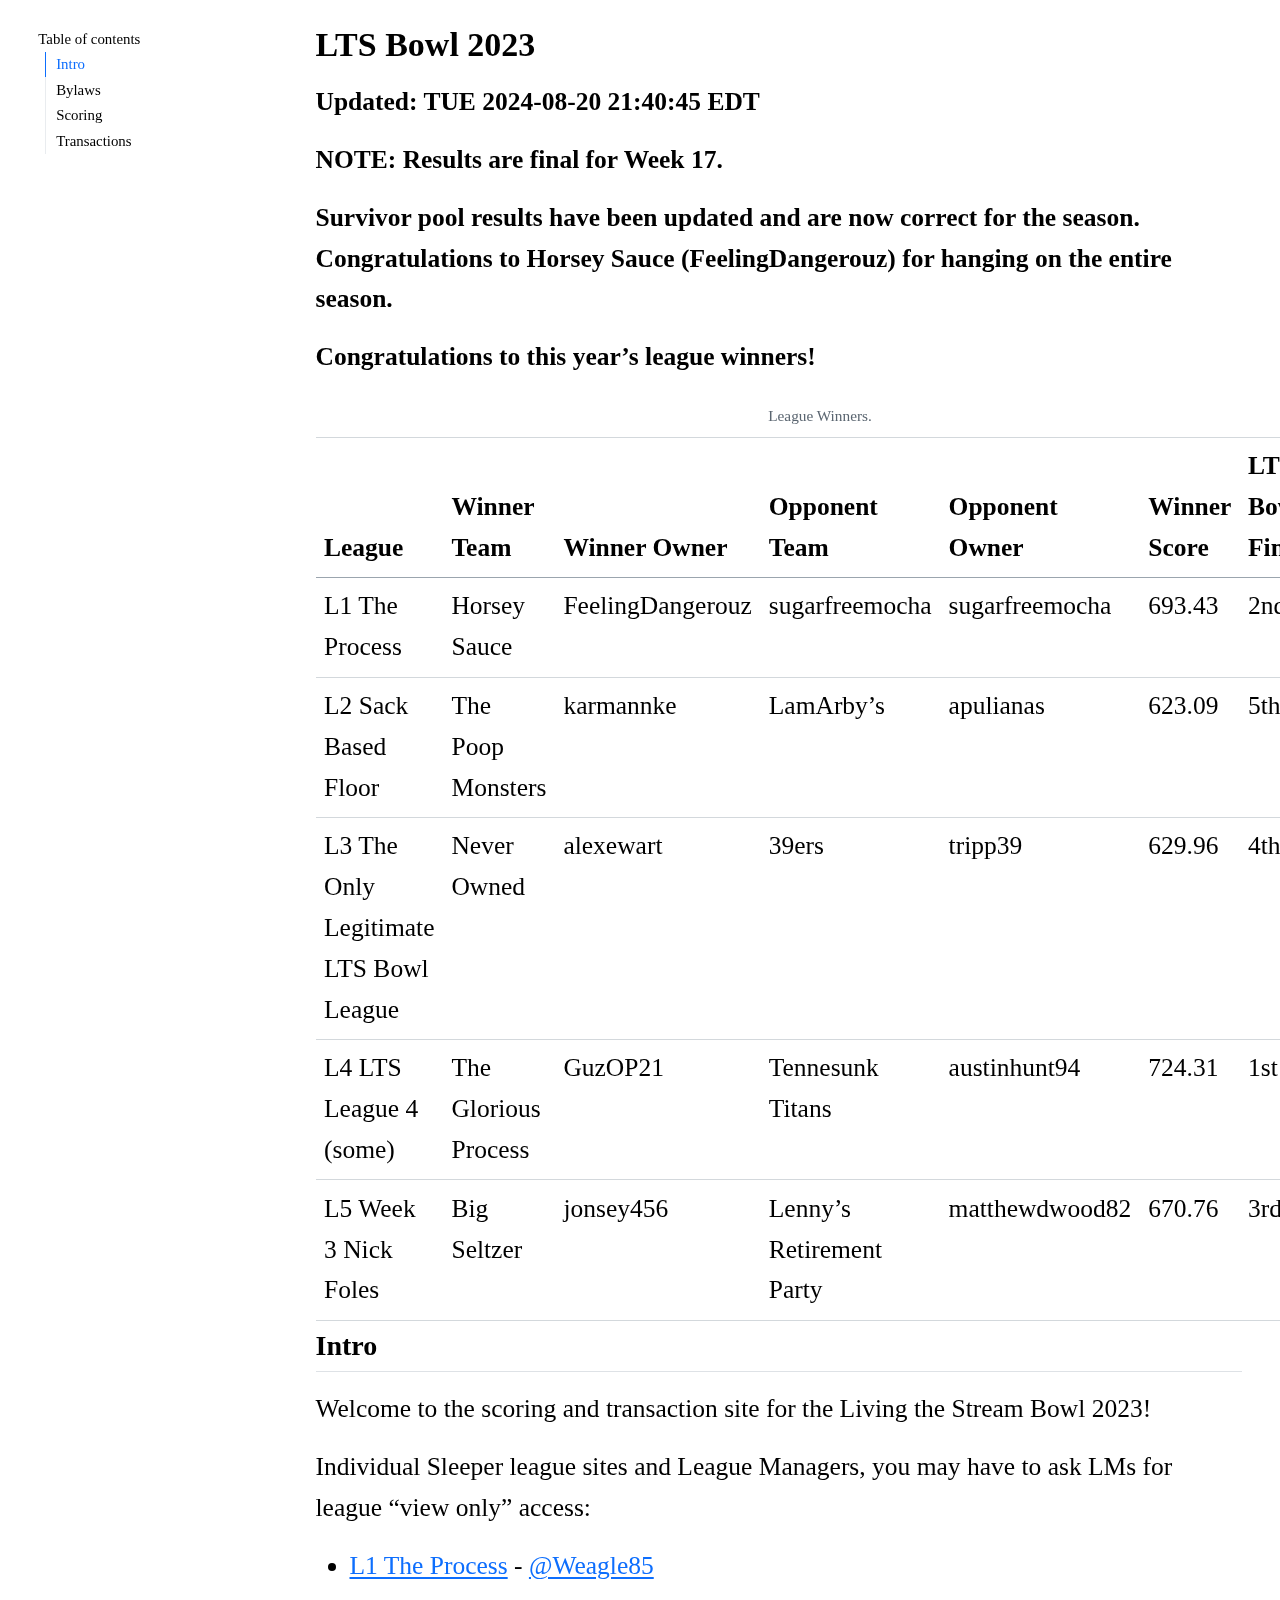
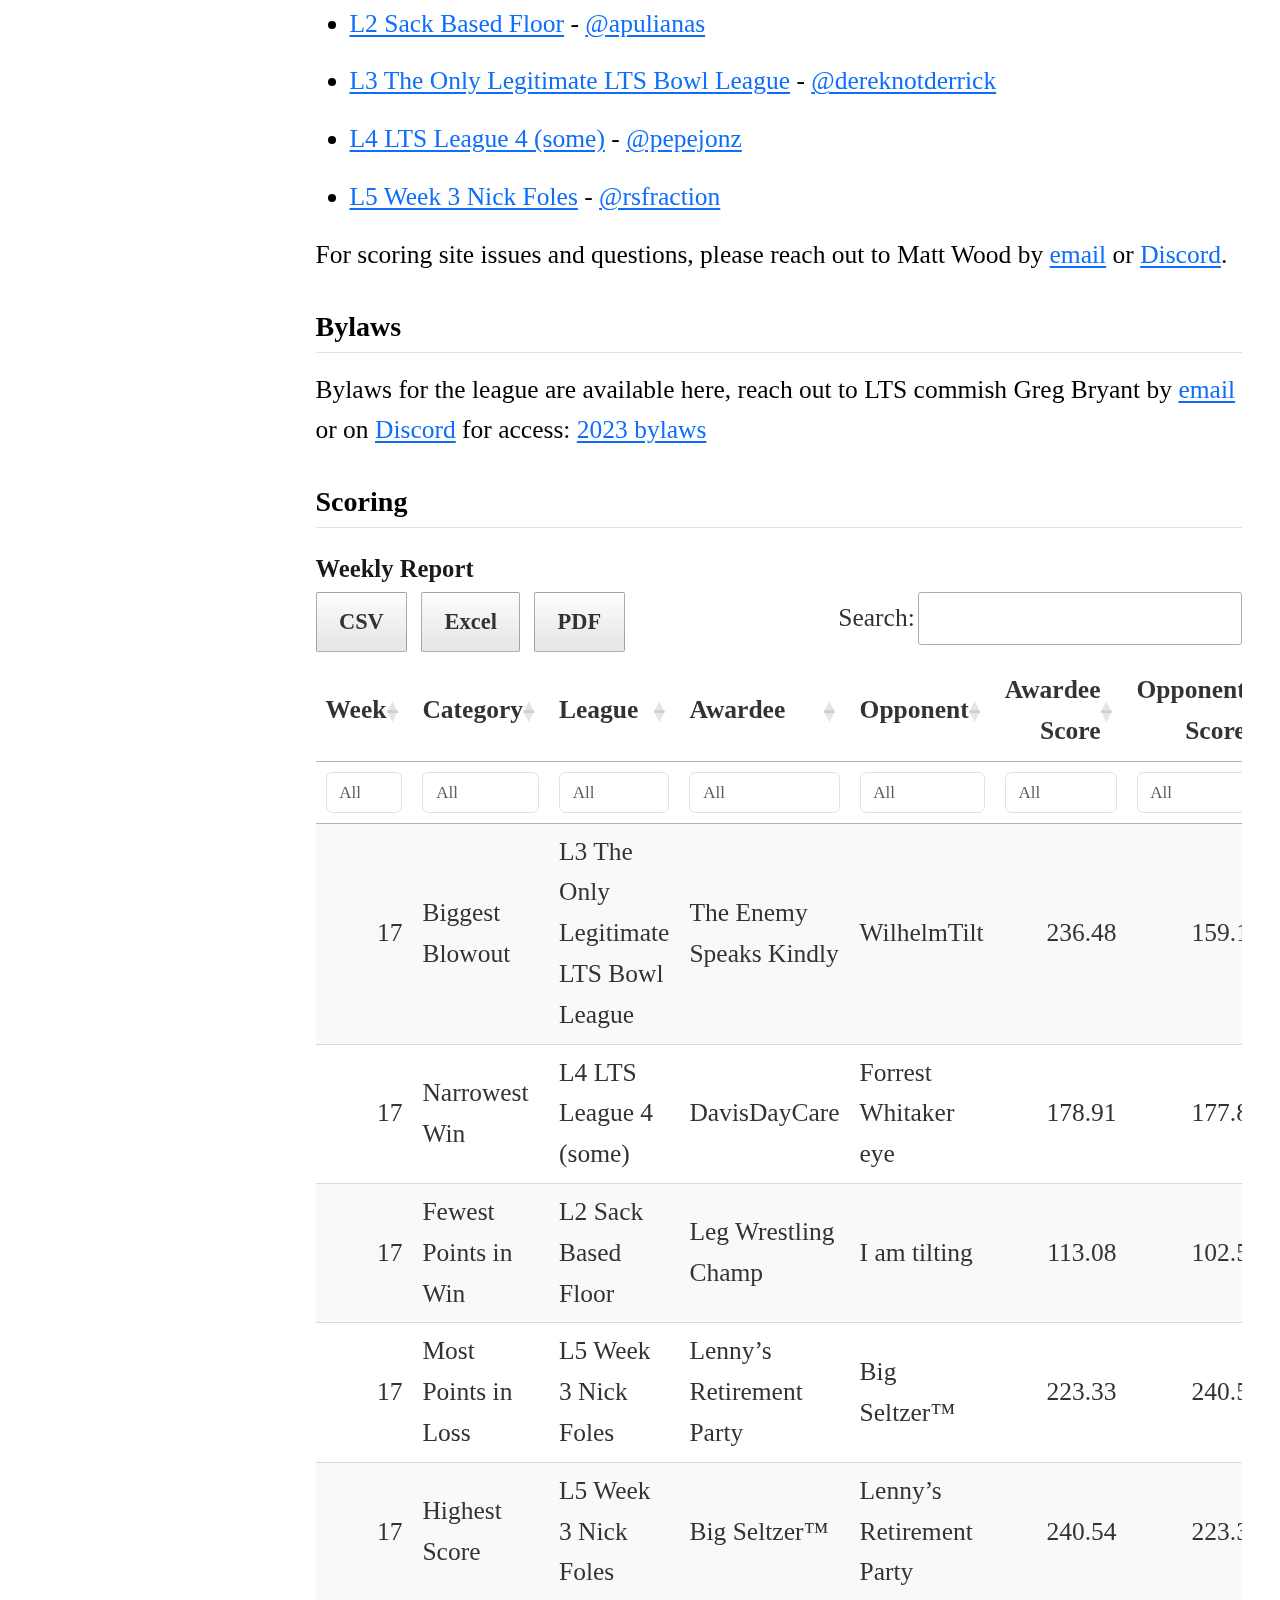
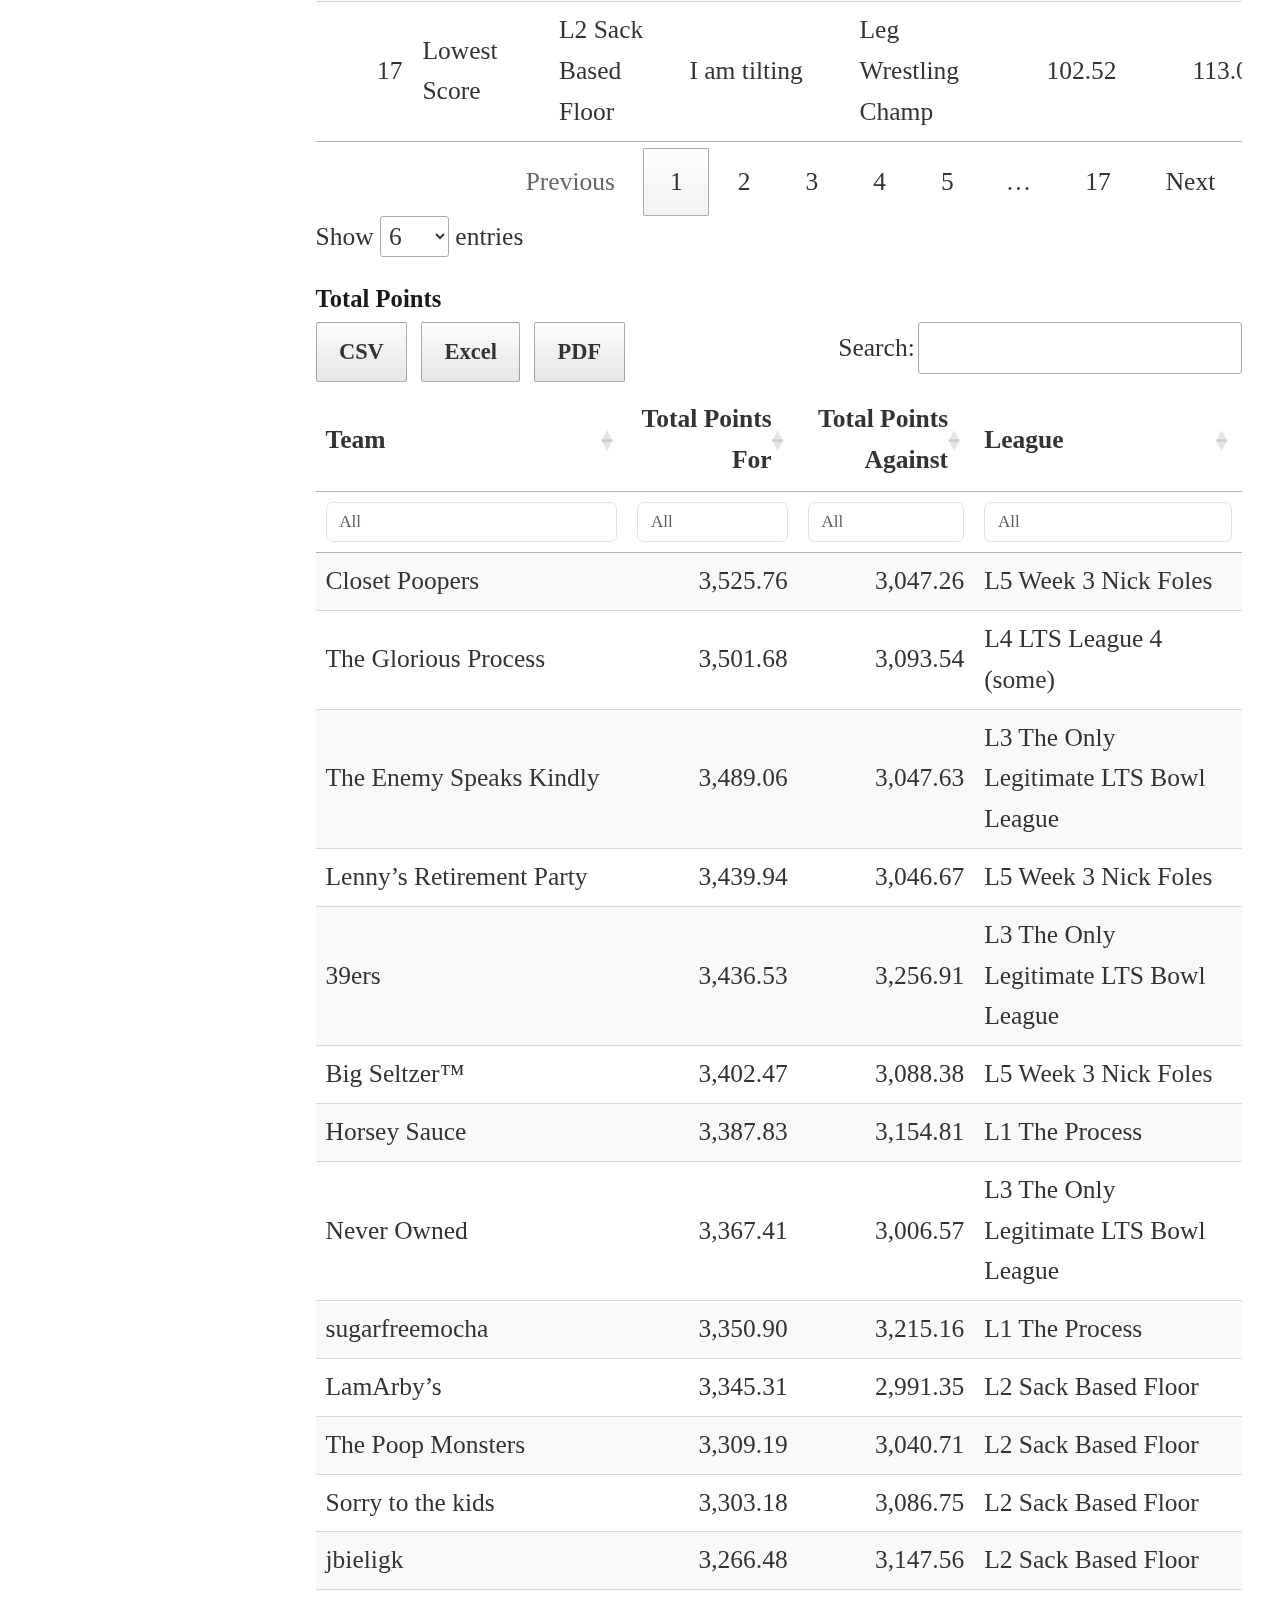
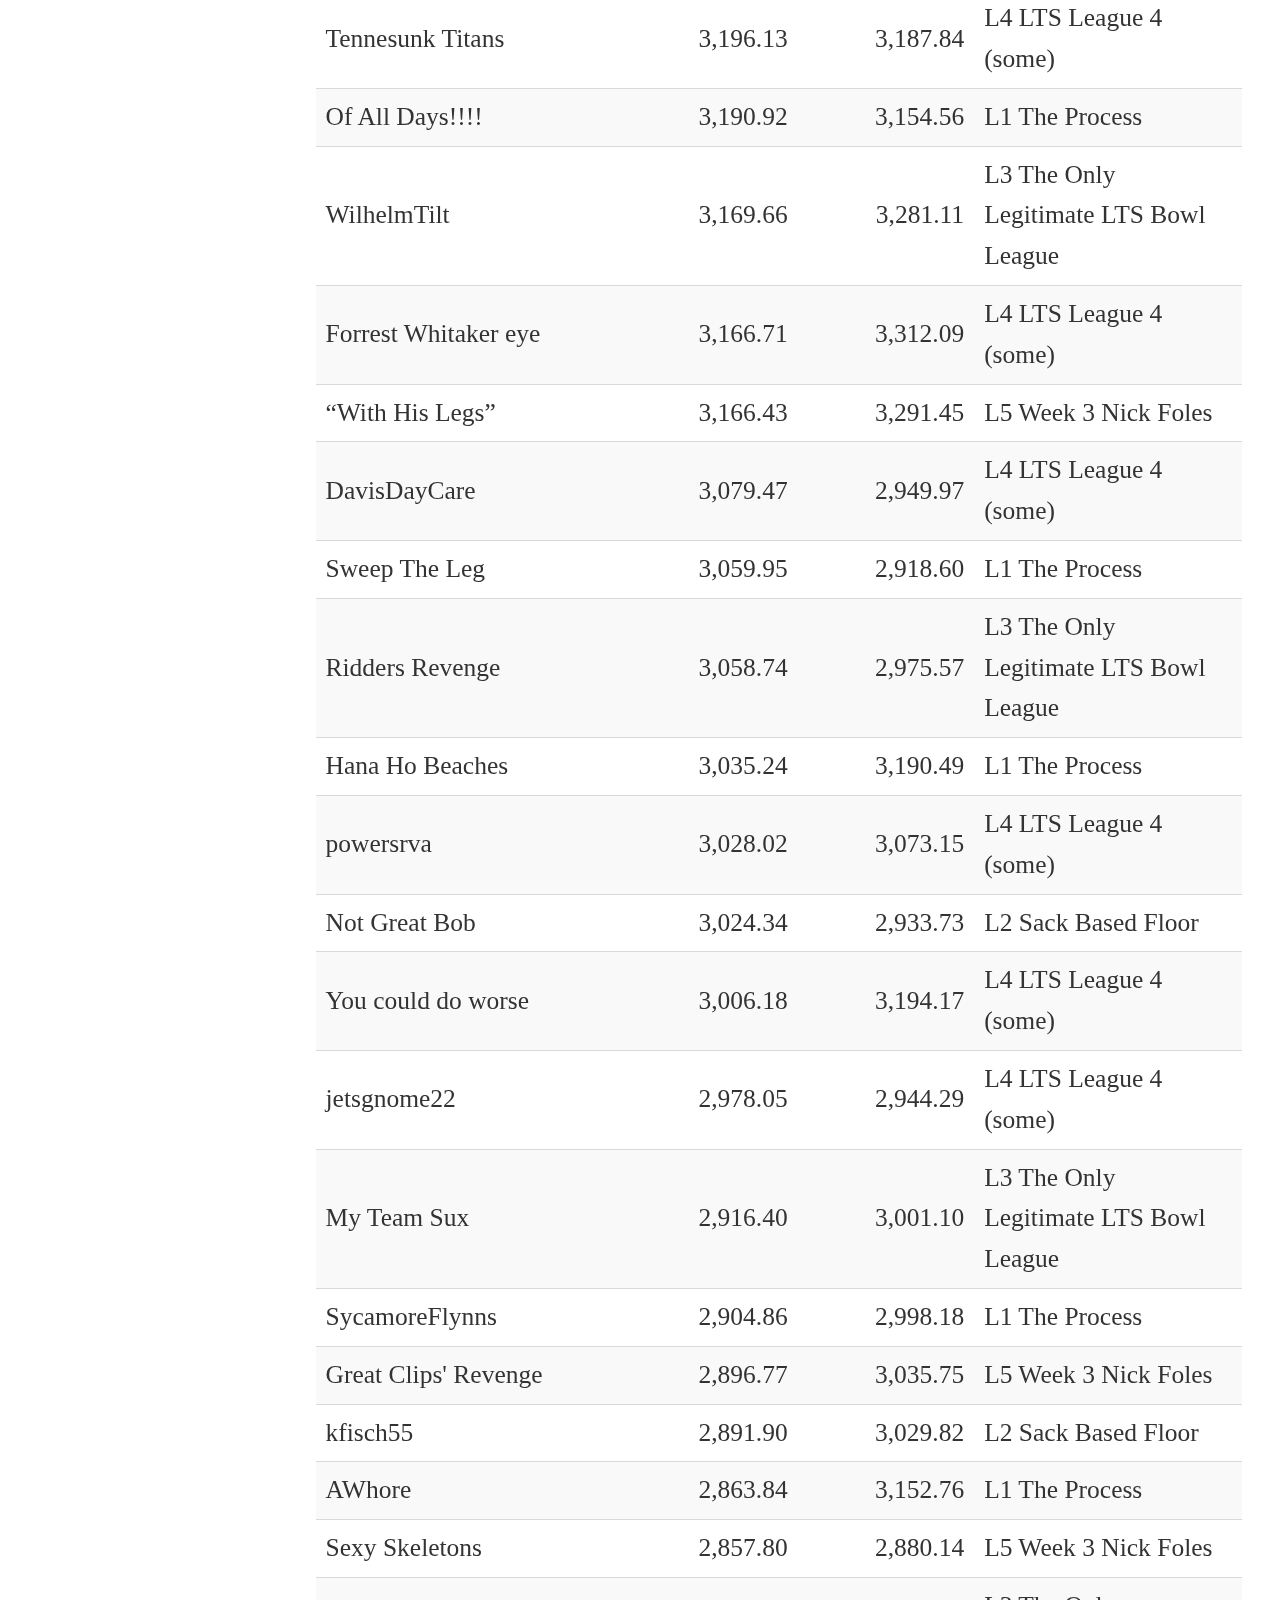
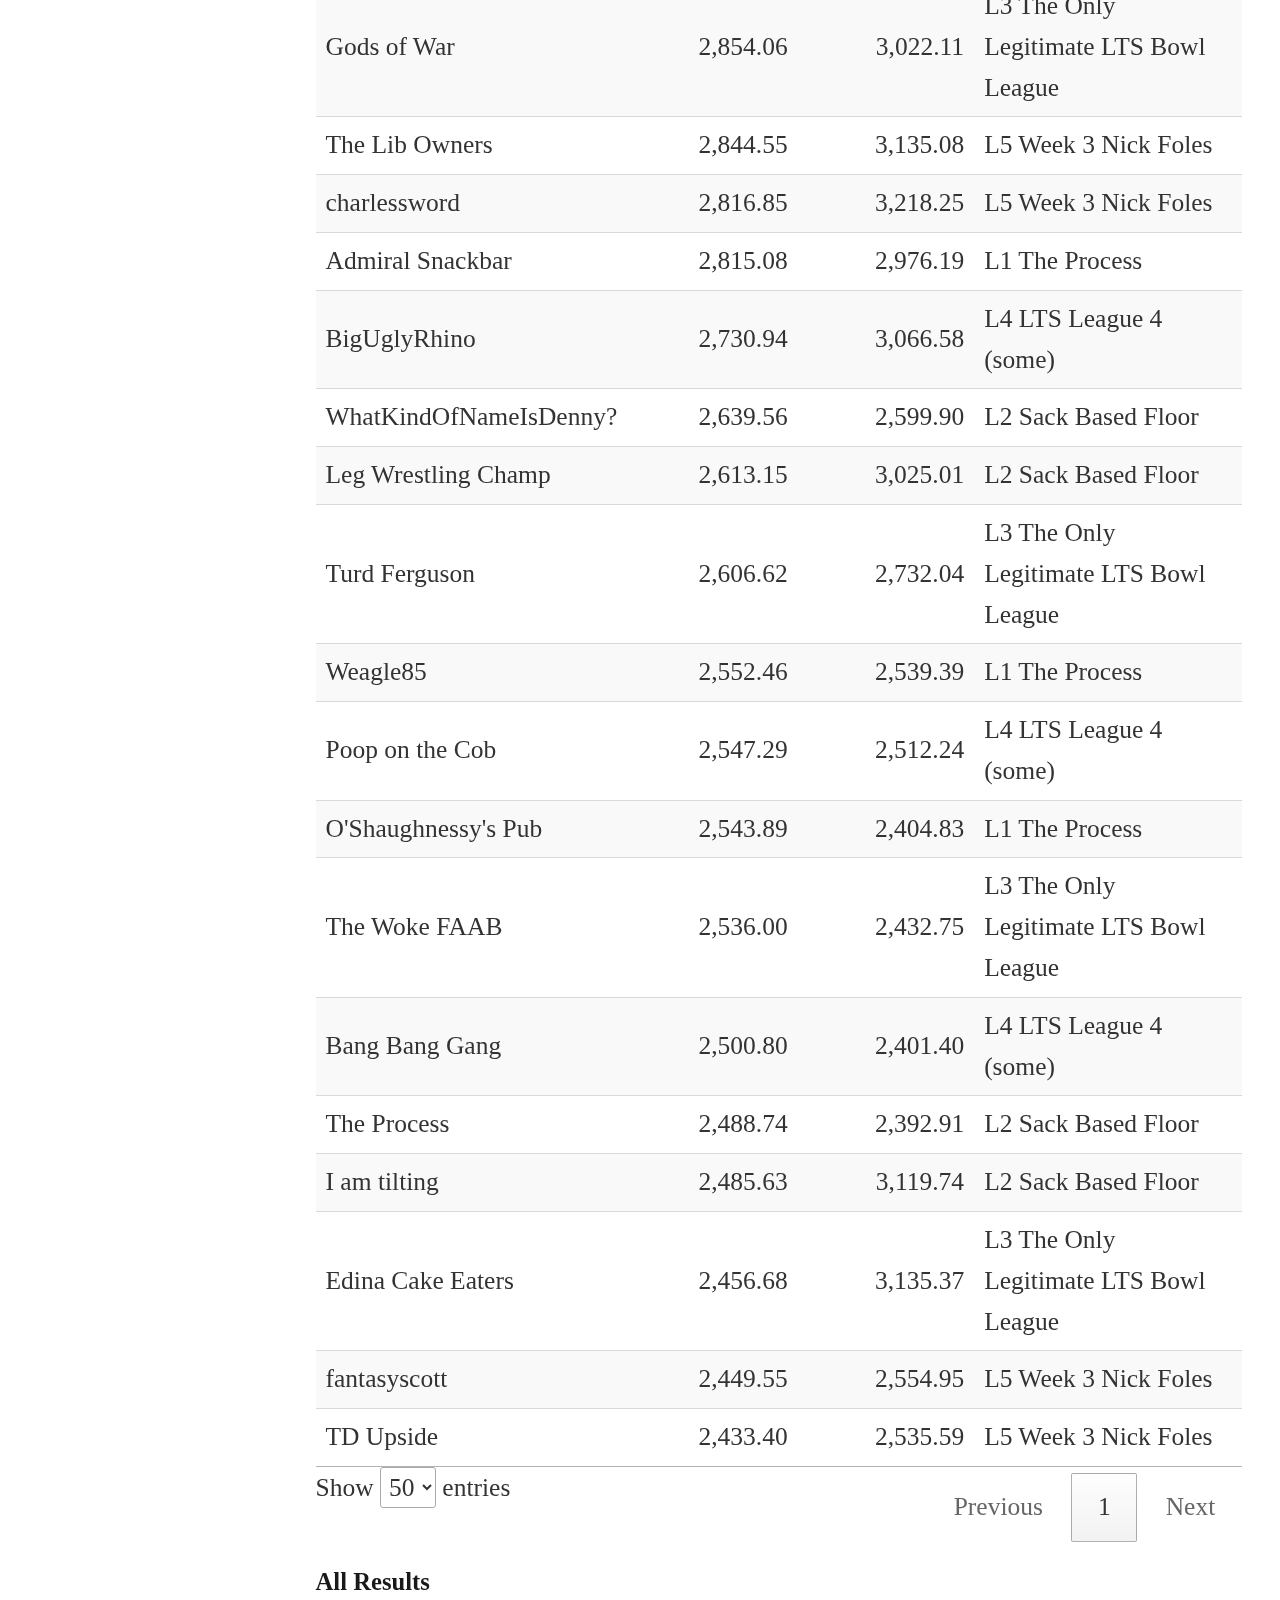
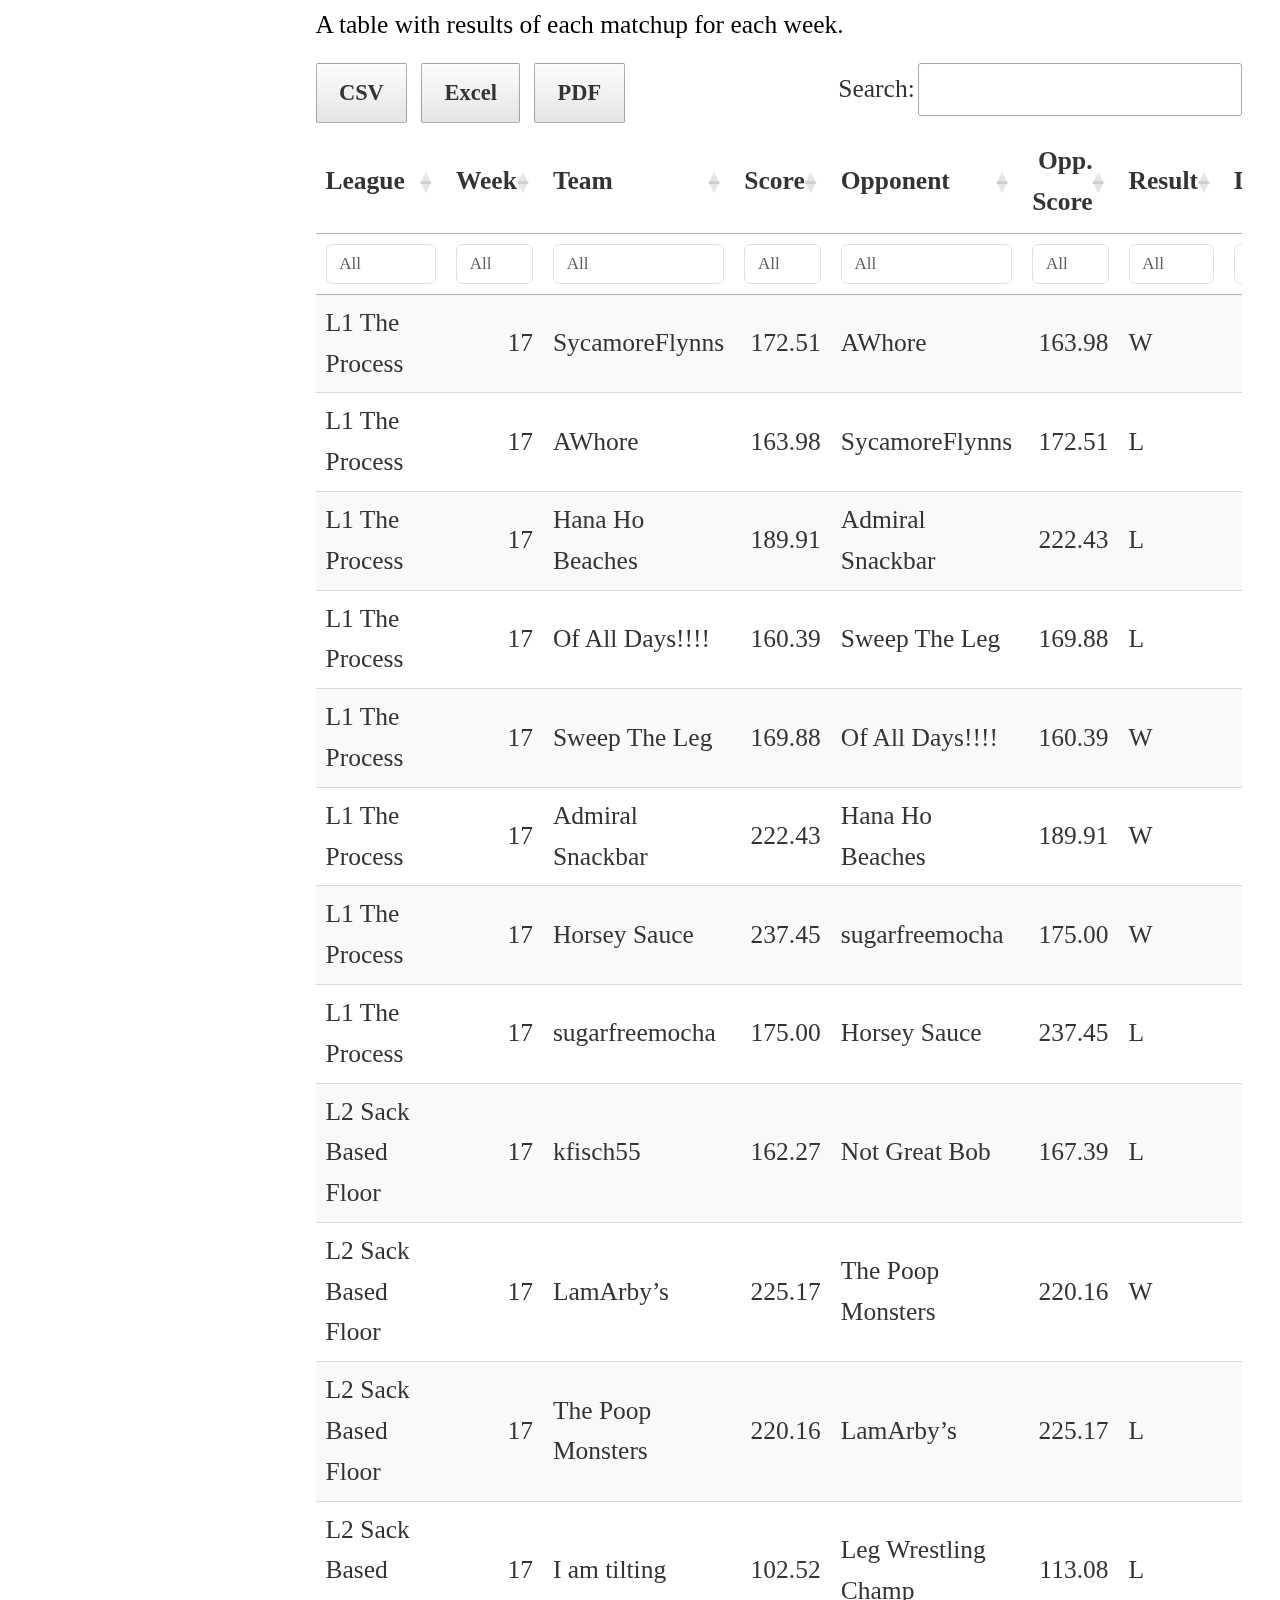
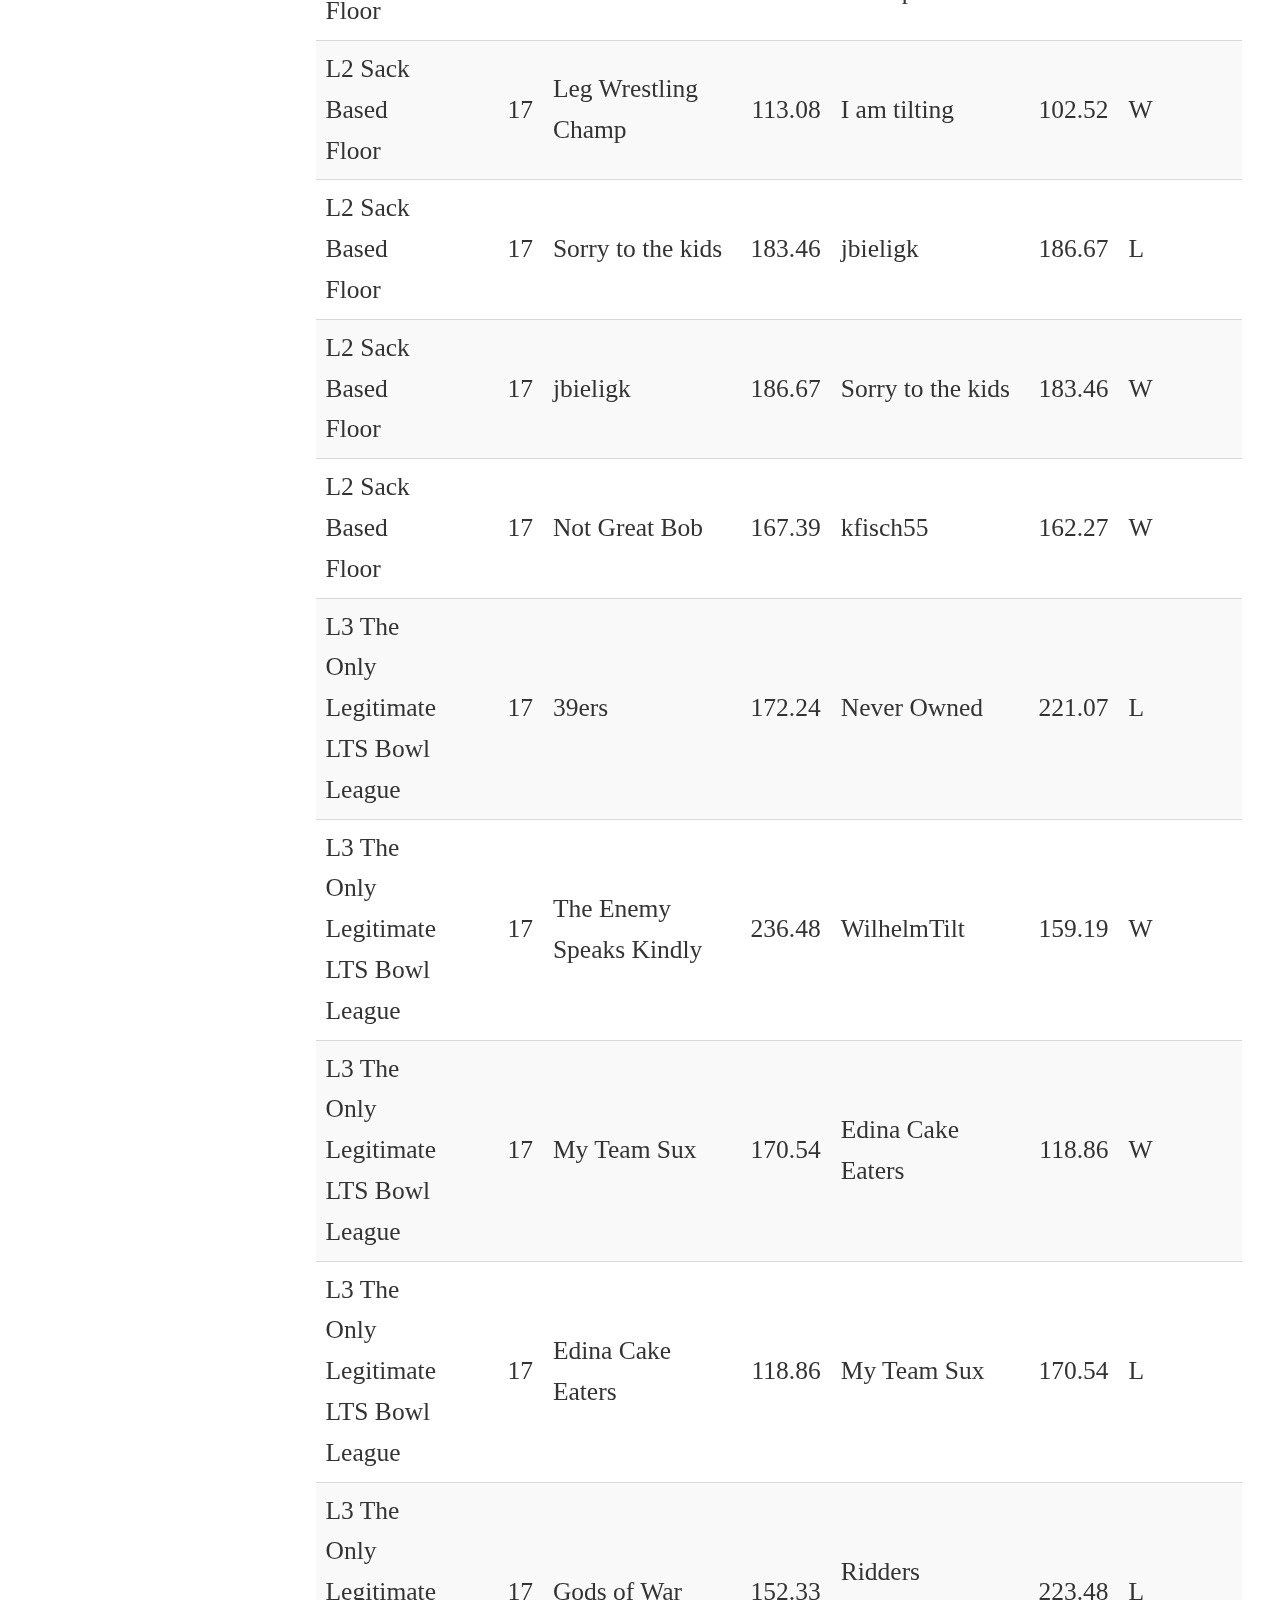
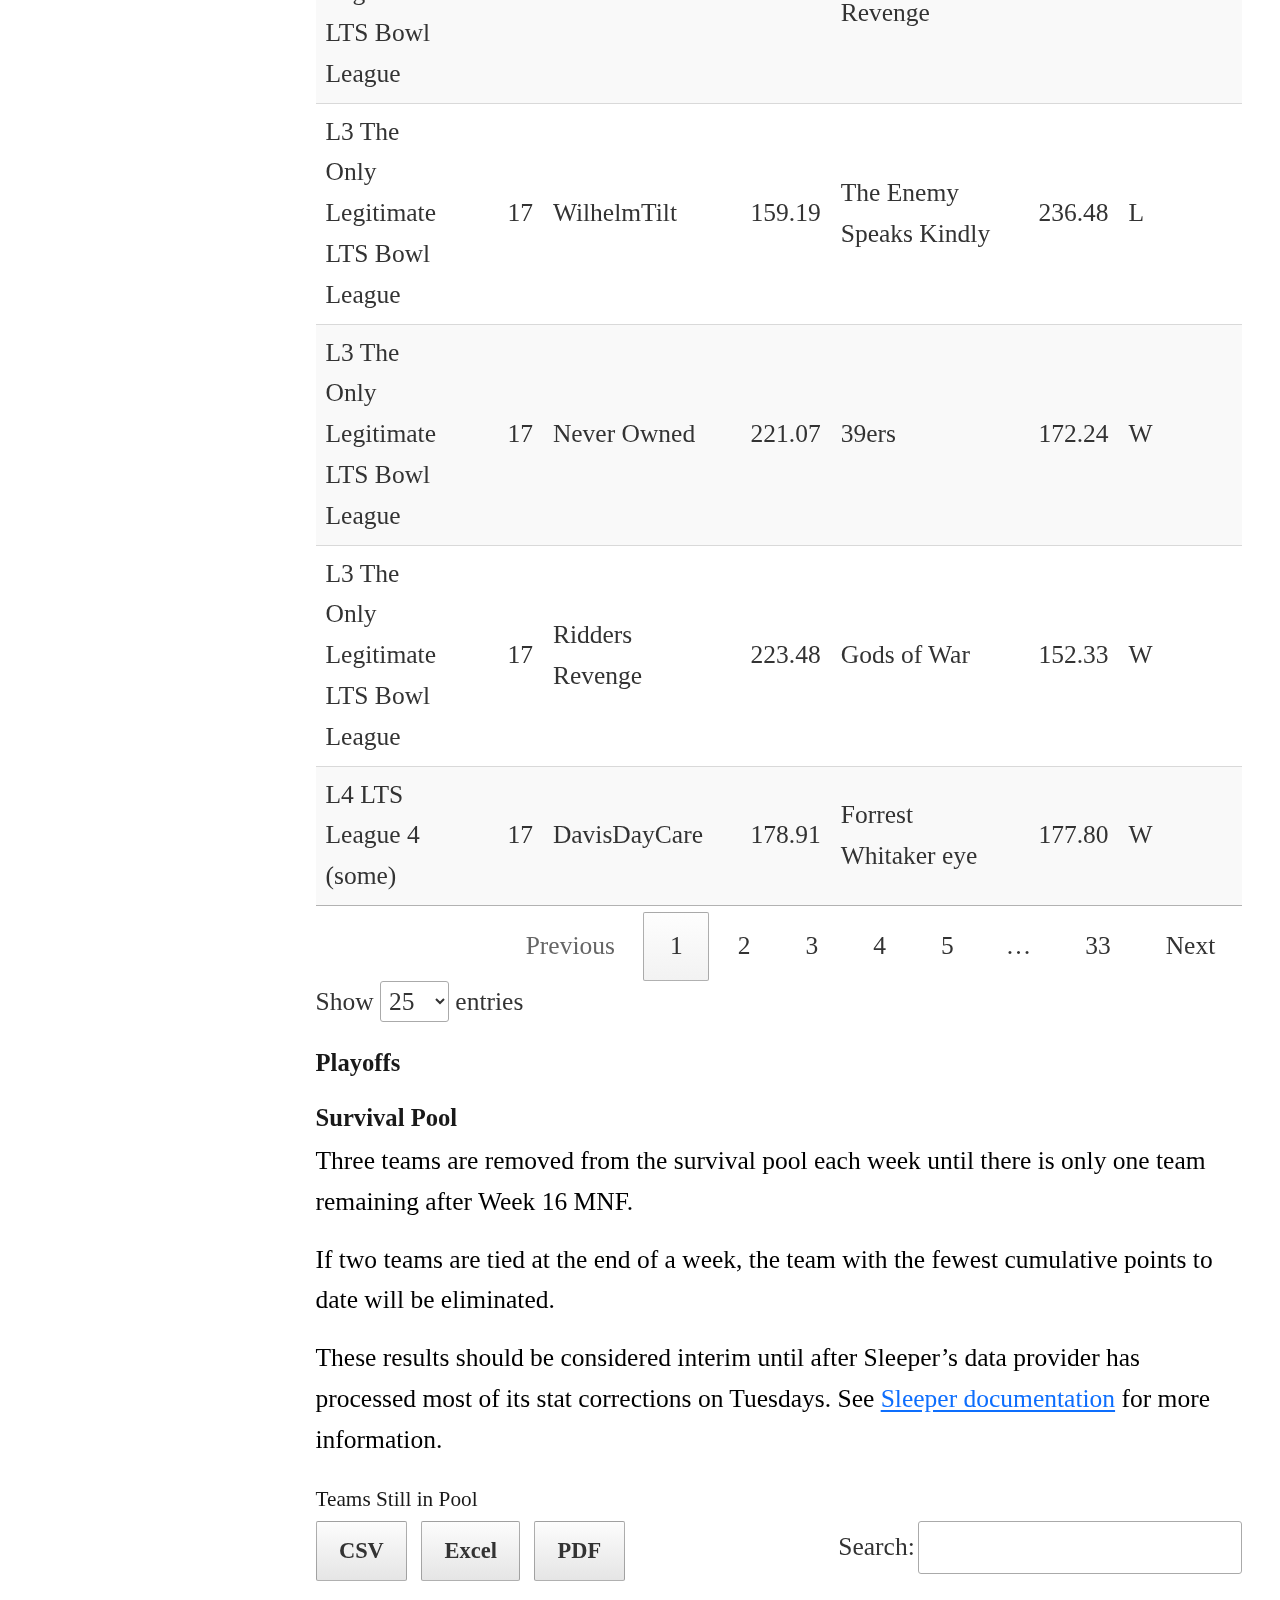
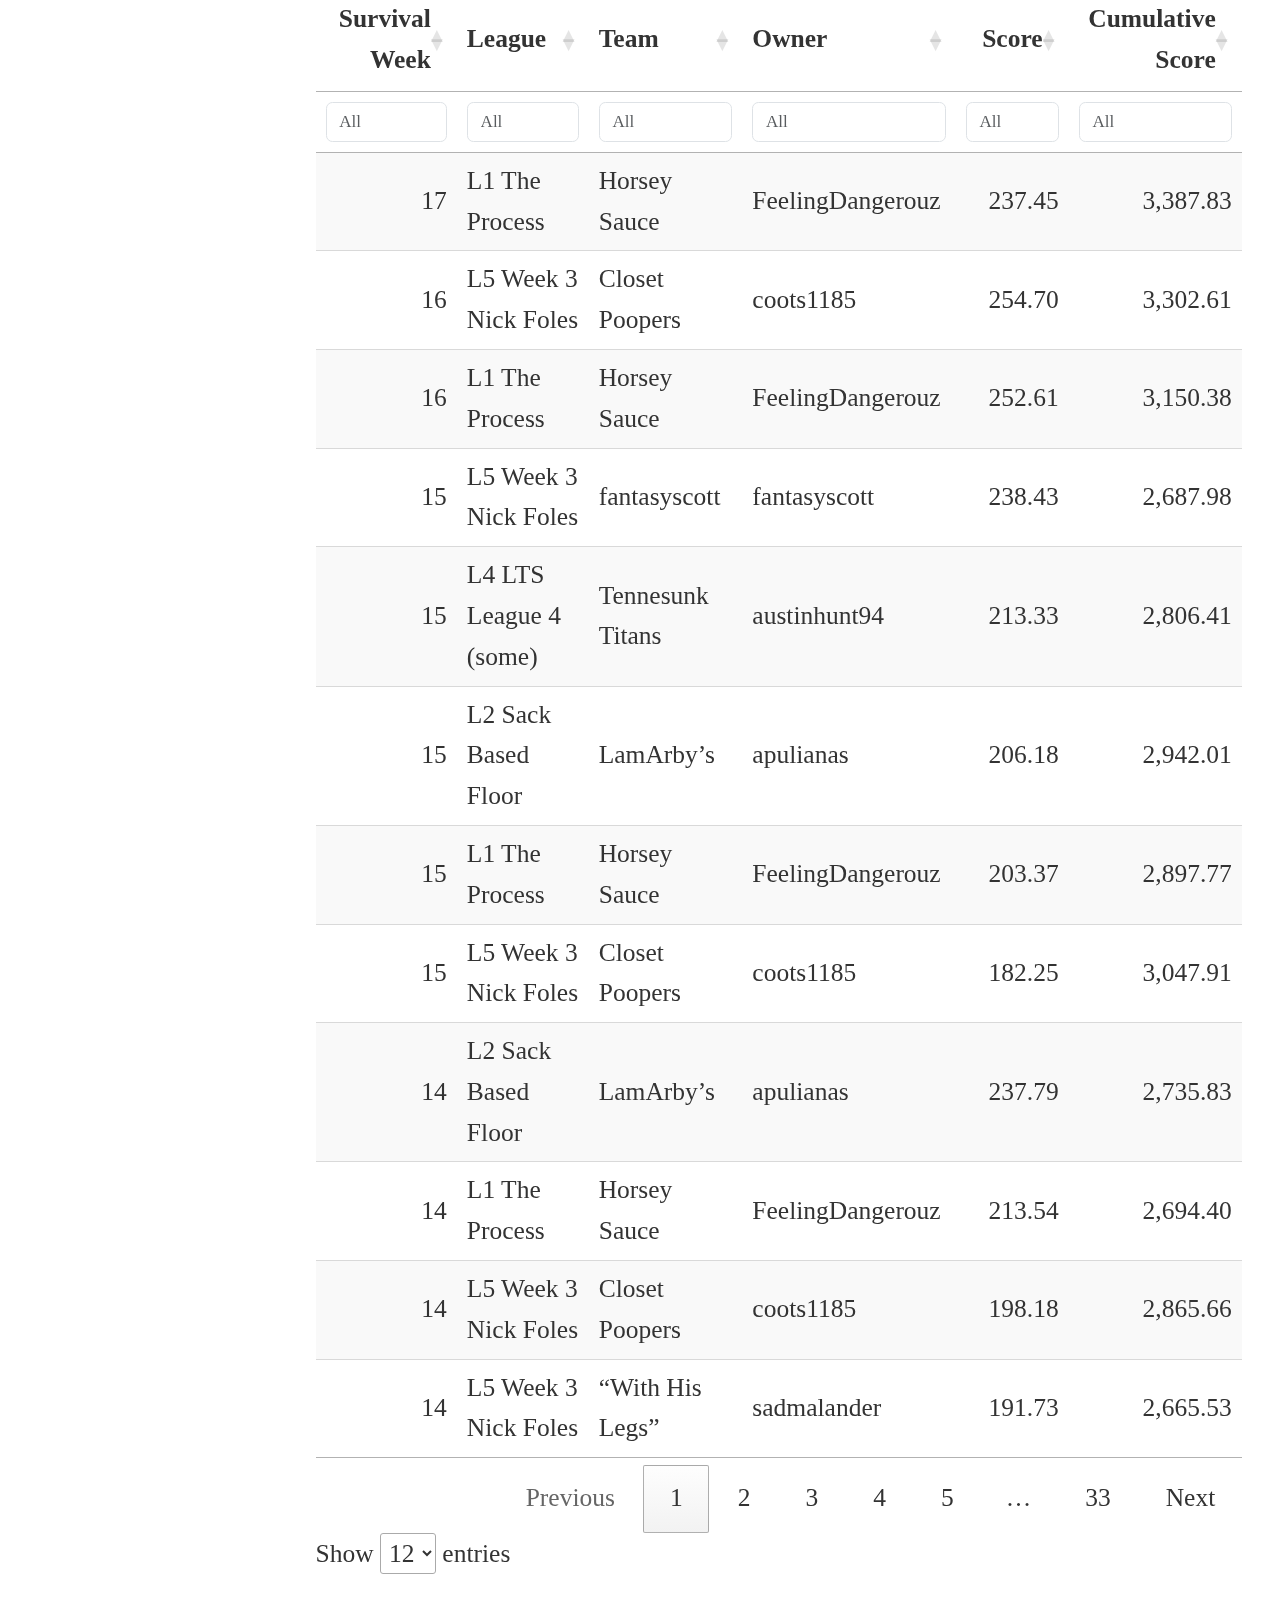
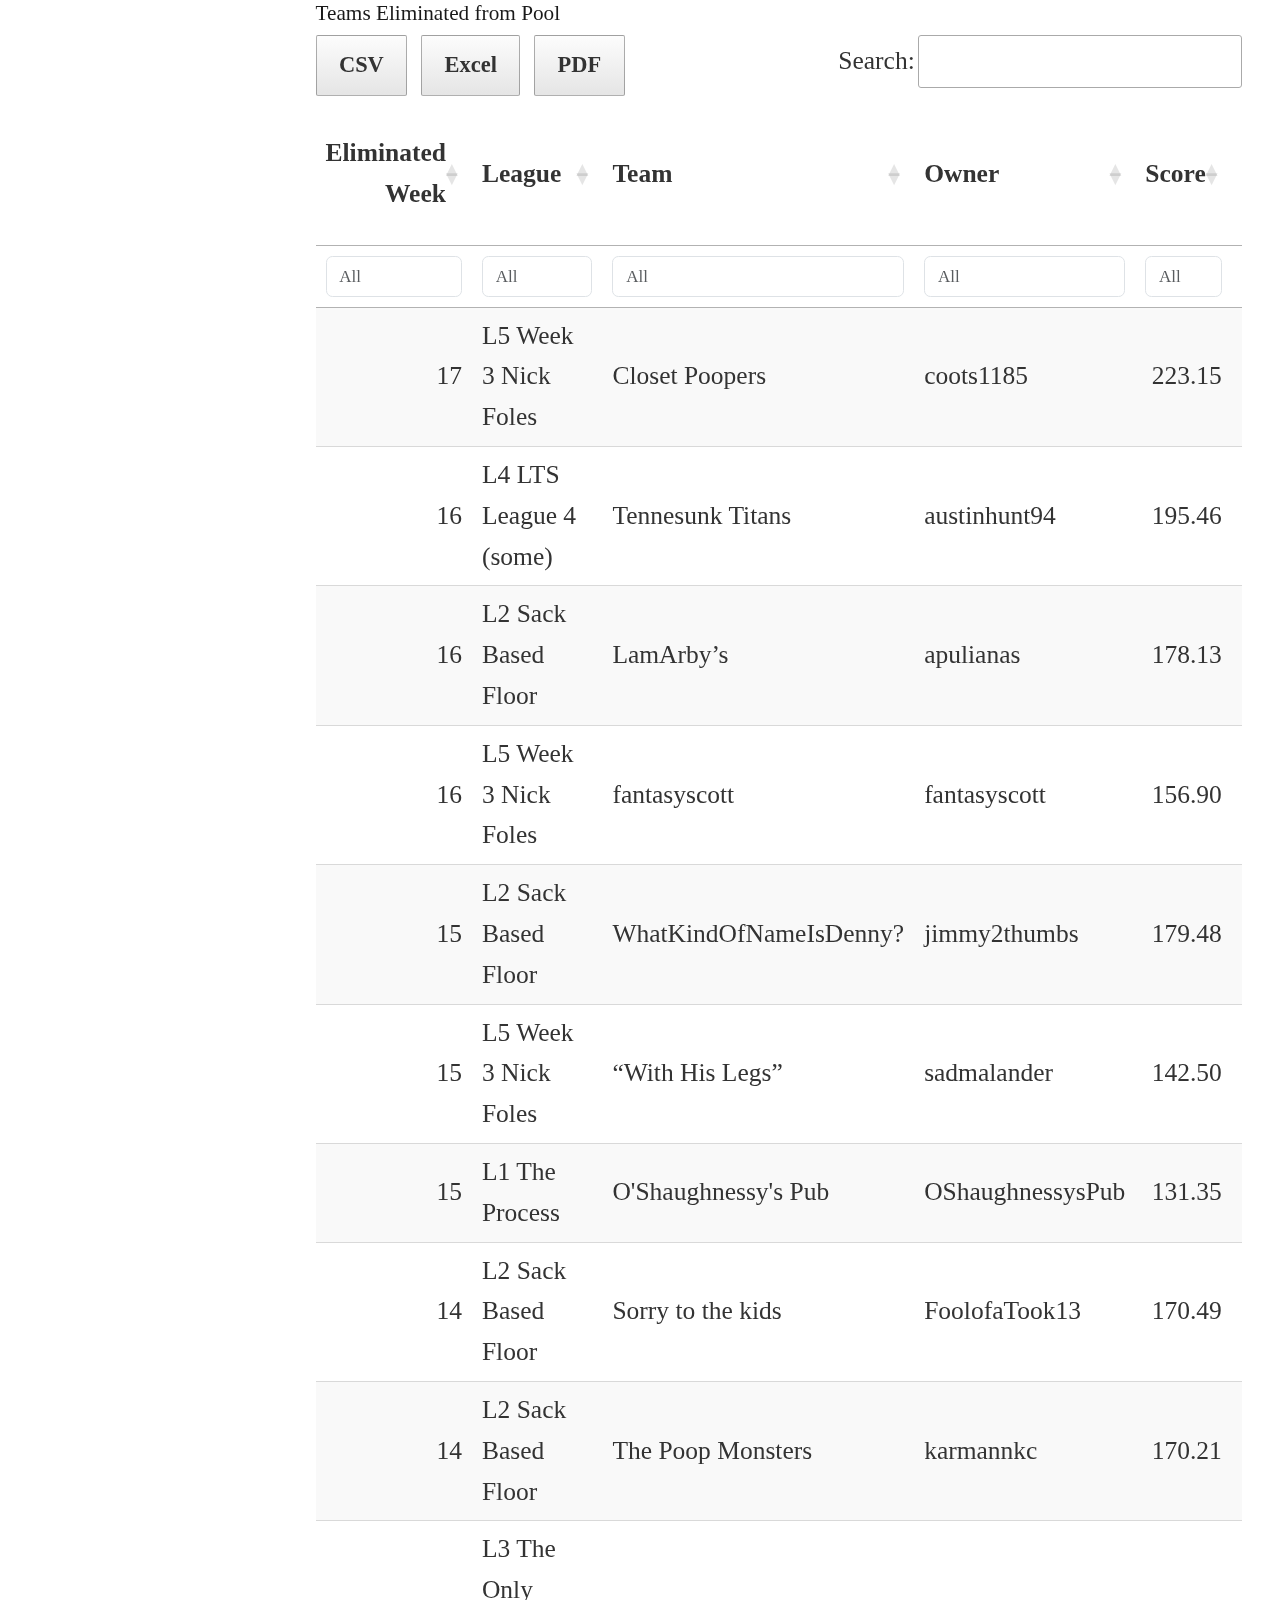
==== commit 6888131d: "Built site for gh-pages" ====
--- a/index.html
+++ b/index.html
@@ -2,152 +2,23 @@
 <html xmlns="http://www.w3.org/1999/xhtml" lang="en" xml:lang="en"><head>
 
 <meta charset="utf-8">
-<meta name="generator" content="quarto-1.3.433">
+<meta name="generator" content="quarto-1.4.555">
 
 <meta name="viewport" content="width=device-width, initial-scale=1.0, user-scalable=yes">
 
 
-<title >LTS Bowl 2023</title>
+<title>LTS Bowl 2023</title>
 <style>
-/* smartphone: toggle/untoggle certain divs */
-@media (min-width:768px) {
-	.desktop-only {
-		display:block !important;
-	}
-  .mobile-only {
-		display:none !important;
-	}
-}
-/* no smartphone: toggle/untoggle certain divs*/
-@media (max-width: 768px) {
-	.mobile-only {
-		display:block !important;
-	}
-	.desktop-only {
-		display:none !important;
-	}
-}
-/* no smartphone content card styling */
-@media only screen and (min-width: 600px) {
-  .card {
-  background-color: #ffff!important;
-  margin-bottom: 30px!important;
-  padding: 65px!important;
-  box-shadow: 0 4px 8px 0 rgba(0,0,0,0.2);
-  transition: 0.3s;
-}
-}
-/* smartphone  content card styling*/
-@media only screen and (max-width: 600px) {
-  .card{
-    background-color: #ffff!important;
-    width: 100%!important;    
-    margin-bottom: 0px!important;
-    padding: 30px!important;
-    box-shadow: 0 4px 8px 0 rgba(0,0,0,0.2);
-    transition: 0.3s;
-  }
-
-  /* hacky style fix for mobile lts feel */
-    body:not(.floating):not(.docked) .page-columns.toc-left {
-        display: grid;
-        gap: 0;
-        grid-template-columns: [screen-start] 0em [screen-start-inset page-start page-start-inset body-start-outset body-start body-content-start] minmax(0px, 1fr) [body-content-end body-end body-end-outset page-end-inset page-end screen-end-inset] 0em [screen-end]!important;
-    }
-}
-
-
 code{white-space: pre-wrap;}
 span.smallcaps{font-variant: small-caps;}
 div.columns{display: flex; gap: min(4vw, 1.5em);}
 div.column{flex: auto; overflow-x: auto;}
 div.hanging-indent{margin-left: 1.5em; text-indent: -1.5em;}
-ul.task-list{list-style: none}
+ul.task-list{list-style: none;}
 ul.task-list li input[type="checkbox"] {
   width: 0.8em;
   margin: 0 0.8em 0.2em -1em; /* quarto-specific, see https://github.com/quarto-dev/quarto-cli/issues/4556 */ 
   vertical-align: middle;
-}
-p {
-  font-family: 'Amethysta', Georgia, serif;
-  font-size: 15px;
-  line-height: 1.6;
-}
-
-/* left navbar styles */
-.sidebarLtsStyle {
-  height: 27px!important;
-  max-height:34px!important;
-  color: #ffff!important;
-  font-family: Rosario!important;
-  font-size: 28px!important;
-}
-.sidebarUnderLine {
-  border-bottom: 0px solid #bcea6b!important;
-  box-shadow: 0 -.5em #bcea6b inset!important;
-  transition: box-shadow .1s!important;
-  margin-bottom: 13px!important
-}
-.sidebarSubListFont {
-  color: #ffff!important;
-  font-family: Rosario!important;
-  font-size: 24px!important;
-}
-
-/* Content Card styling */
-.inner-card {
-  background-color: #ffff!important;
-  margin-bottom: 30px!important;
-}
-.card-headlines {
-  font-family: Rosario, Arial, Helvetica, sans-serif!important; 
-  font-size: 30px!important;
-}
-.card-headlines-big {
-  font-family: Rosario, Arial, Helvetica, sans-serif!important; 
-  font-size: 39px!important;
-}
-
-/* Style the navigation menu for smartphone*/
-.topnav {
-  overflow: hidden;
-  background-color: transparent;
-  position: relative;
-}
-
-/* Hide the links inside the navigation menu (except for logo/home) */
-.topnav #myLinks {
-  display: none;
-}
-
-/* Style navigation menu links */
-.topnav a {
-  color: white;
-  padding: 14px 16px;
-  text-decoration: none;
-  font-size: 17px;
-  display: block;
-}
-
-/* Style the hamburger menu */
-.topnav a.icon {
-  background: #63b8c6;
-  display: block;
-  position: absolute;
-  right: 0;
-  top: 0;
-}
-
-/* Add a grey background color on mouse-over */
-.topnav a:hover {
-  background-color: transparent;
-  color: #bcea6b;
-}
-
-/* Style the active link (or home/logo) */
-.active {
-  background-color: #63b8c6;
-  color: white;
 }
 </style>
 
@@ -162,59 +33,81 @@
 <script src="index_files/libs/bootstrap/bootstrap.min.js"></script>
 <link href="index_files/libs/bootstrap/bootstrap-icons.css" rel="stylesheet">
 <link href="index_files/libs/bootstrap/bootstrap.min.css" rel="stylesheet" id="quarto-bootstrap" data-mode="light">
-
-<script src="index_files/libs/htmlwidgets-1.6.2/htmlwidgets.js"></script>
+<link href="index_files/libs/htmltools-fill-0.5.8.1/fill.css" rel="stylesheet">
+
+<script src="index_files/libs/htmlwidgets-1.6.4/htmlwidgets.js"></script>
+
 <link href="index_files/libs/datatables-css-0.0.0/datatables-crosstalk.css" rel="stylesheet">
-<script src="index_files/libs/datatables-binding-0.29/datatables.js"></script>
+
+<script src="index_files/libs/datatables-binding-0.33/datatables.js"></script>
+
 <script src="index_files/libs/jquery-3.6.0/jquery-3.6.0.min.js"></script>
-<link href="index_files/libs/dt-core-1.13.4/css/jquery.dataTables.min.css" rel="stylesheet">
-<link href="index_files/libs/dt-core-1.13.4/css/jquery.dataTables.extra.css" rel="stylesheet">
-<script src="index_files/libs/dt-core-1.13.4/js/jquery.dataTables.min.js"></script>
-<script src="index_files/libs/jszip-1.13.4/jszip.min.js"></script>
-<script src="index_files/libs/pdfmake-1.13.4/pdfmake.js"></script>
-<script src="index_files/libs/pdfmake-1.13.4/vfs_fonts.js"></script>
-<link href="index_files/libs/dt-ext-buttons-1.13.4/css/buttons.dataTables.min.css" rel="stylesheet">
-<script src="index_files/libs/dt-ext-buttons-1.13.4/js/dataTables.buttons.min.js"></script>
-<script src="index_files/libs/dt-ext-buttons-1.13.4/js/buttons.html5.min.js"></script>
-<script src="index_files/libs/dt-ext-buttons-1.13.4/js/buttons.colVis.min.js"></script>
-<script src="index_files/libs/dt-ext-buttons-1.13.4/js/buttons.print.min.js"></script>
+
+<link href="index_files/libs/dt-core-1.13.6/css/jquery.dataTables.min.css" rel="stylesheet">
+
+<link href="index_files/libs/dt-core-1.13.6/css/jquery.dataTables.extra.css" rel="stylesheet">
+
+<script src="index_files/libs/dt-core-1.13.6/js/jquery.dataTables.min.js"></script>
+
+<script src="index_files/libs/jszip-1.13.6/jszip.min.js"></script>
+
+<script src="index_files/libs/pdfmake-1.13.6/pdfmake.js"></script>
+
+<script src="index_files/libs/pdfmake-1.13.6/vfs_fonts.js"></script>
+
+<link href="index_files/libs/dt-ext-buttons-1.13.6/css/buttons.dataTables.min.css" rel="stylesheet">
+
+<script src="index_files/libs/dt-ext-buttons-1.13.6/js/dataTables.buttons.min.js"></script>
+
+<script src="index_files/libs/dt-ext-buttons-1.13.6/js/buttons.html5.min.js"></script>
+
+<script src="index_files/libs/dt-ext-buttons-1.13.6/js/buttons.colVis.min.js"></script>
+
+<script src="index_files/libs/dt-ext-buttons-1.13.6/js/buttons.print.min.js"></script>
+
 <link href="index_files/libs/nouislider-7.0.10/jquery.nouislider.min.css" rel="stylesheet">
+
 <script src="index_files/libs/nouislider-7.0.10/jquery.nouislider.min.js"></script>
+
 <link href="index_files/libs/selectize-0.12.0/selectize.bootstrap3.css" rel="stylesheet">
+
 <script src="index_files/libs/selectize-0.12.0/selectize.min.js"></script>
-<link href="index_files/libs/crosstalk-1.2.0/css/crosstalk.min.css" rel="stylesheet">
-<script src="index_files/libs/crosstalk-1.2.0/js/crosstalk.min.js"></script>
-<link rel="stylesheet" href="https://cdnjs.cloudflare.com/ajax/libs/font-awesome/4.7.0/css/font-awesome.min.css">
+
+<link href="index_files/libs/crosstalk-1.2.1/css/crosstalk.min.css" rel="stylesheet">
+
+<script src="index_files/libs/crosstalk-1.2.1/js/crosstalk.min.js"></script>
+
 
 
 </head>
 
-<body style="background-color: #63b8c6">
-
-<div id="quarto-content" class="page-columns toc-left" >
+<body>
+
+<div id="quarto-content" class="page-columns page-rows-contents page-layout-full toc-left">
 <div id="quarto-sidebar-toc-left" class="sidebar toc-left">
   <nav id="TOC" role="doc-toc" class="toc-active" data-toc-expanded="1">
-   <img cass="image" src="BOWL2024.png" alt="LTS BOWL 2024" style="width: 110%; height: 120%; margin-bottom: 65px">
-  <ul class="sidebarLtsStyle">
-  <li><a href="#intro" id="toc-intro" class="nav-link active sidebarUnderLine" data-scroll-target="#intro">Intro</a></li>
-  <li><a href="#bylaws" id="toc-bylaws" class="nav-link sidebarUnderLine" data-scroll-target="#bylaws" >Bylaws</a></li>
-  <li><a href="#scoring" id="toc-scoring" class="nav-link sidebarUnderLine" data-scroll-target="#scoring" >Scoring</a>
-  <ul class="sidebarSubListFont">
+    <h2 id="toc-title">Table of contents</h2>
+   
+  <ul>
+  <li><a href="#intro" id="toc-intro" class="nav-link active" data-scroll-target="#intro">Intro</a></li>
+  <li><a href="#bylaws" id="toc-bylaws" class="nav-link" data-scroll-target="#bylaws">Bylaws</a></li>
+  <li><a href="#scoring" id="toc-scoring" class="nav-link" data-scroll-target="#scoring">Scoring</a>
+  <ul>
   <li><a href="#weekly-report" id="toc-weekly-report" class="nav-link" data-scroll-target="#weekly-report">Weekly Report</a></li>
-  <li><a href="#total-points" id="toc-total-points" class="nav-link" data-scroll-target="#total-points" >Total Points</a></li>
-  <li><a href="#all-results" id="toc-all-results" class="nav-link" data-scroll-target="#all-results" >All Results</a></li>
-  <li><a href="#playoffs" id="toc-playoffs" class="nav-link" data-scroll-target="#playoffs" >Playoffs</a></li>
-  <li><a href="#survival-pool" id="toc-survival-pool" class="nav-link" data-scroll-target="#survival-pool" >Survival Pool</a>
-  <ul class="collapse sidebarSubListFont">
-  <li><a href="#teams-still-in-pool" id="toc-teams-still-in-pool" class="nav-link" data-scroll-target="#teams-still-in-pool" >Teams Still in Pool</a></li>
-  <li><a href="#teams-eliminated-from-pool" id="toc-teams-eliminated-from-pool" class="nav-link" data-scroll-target="#teams-eliminated-from-pool" >Teams Eliminated from Pool</a></li>
+  <li><a href="#total-points" id="toc-total-points" class="nav-link" data-scroll-target="#total-points">Total Points</a></li>
+  <li><a href="#all-results" id="toc-all-results" class="nav-link" data-scroll-target="#all-results">All Results</a></li>
+  <li><a href="#playoffs" id="toc-playoffs" class="nav-link" data-scroll-target="#playoffs">Playoffs</a></li>
+  <li><a href="#survival-pool" id="toc-survival-pool" class="nav-link" data-scroll-target="#survival-pool">Survival Pool</a>
+  <ul class="collapse">
+  <li><a href="#teams-still-in-pool" id="toc-teams-still-in-pool" class="nav-link" data-scroll-target="#teams-still-in-pool">Teams Still in Pool</a></li>
+  <li><a href="#teams-eliminated-from-pool" id="toc-teams-eliminated-from-pool" class="nav-link" data-scroll-target="#teams-eliminated-from-pool">Teams Eliminated from Pool</a></li>
   </ul></li>
   </ul></li>
-  <li><a href="#transactions" id="toc-transactions" class="nav-link sidebarUnderLine" data-scroll-target="#transactions" >Transactions</a>
-  <ul class="sidebarSubListFont">
-  <li><a href="#free-agent-transactions" id="toc-free-agent-transactions" class="nav-link" data-scroll-target="#free-agent-transactions" >Free Agent Transactions</a></li>
-  <li><a href="#waiver-bids" id="toc-waiver-bids" class="nav-link" data-scroll-target="#waiver-bids" >Waiver Bids</a></li>
-  <li><a href="#trades" id="toc-trades" class="nav-link" data-scroll-target="#trades" >Trades</a></li>
+  <li><a href="#transactions" id="toc-transactions" class="nav-link" data-scroll-target="#transactions">Transactions</a>
+  <ul>
+  <li><a href="#free-agent-transactions" id="toc-free-agent-transactions" class="nav-link" data-scroll-target="#free-agent-transactions">Free Agent Transactions</a></li>
+  <li><a href="#waiver-bids" id="toc-waiver-bids" class="nav-link" data-scroll-target="#waiver-bids">Waiver Bids</a></li>
+  <li><a href="#trades" id="toc-trades" class="nav-link" data-scroll-target="#trades">Trades</a></li>
   </ul></li>
   </ul>
 </nav>
@@ -224,56 +117,100 @@
 <main class="content column-page-right" id="quarto-document-content">
 
 <header id="title-block-header" class="quarto-title-block default">
-  <div class="quarto-title desktop-only">
-<h1 class="title" style="font-family: Rosario, Arial, Helvetica, sans-serif; font-size: 39px; color: #ffff">LTS Bowl 2024</h1>
-</div>
-<!-- Top Navigation Menu -->
-<div class="topnav mobile-only">
-  <a href="#home" class="active">LTS BOWL 2024</a>
-  <!-- Navigation links (hidden by default) -->
-  <div id="myLinks">
-    <a href="#intro" class="active">Intro</a>
-    <a href="#bylaws">Bylaws</a>
-    <a href="#scoring">Scoring</a>
-    <a href="#transactions">Transactions</a>
-  </div>
-  <!-- "Hamburger menu" / "Bar icon" to toggle the navigation links -->
-  <a href="javascript:void(0);" class="icon" onclick="myFunction()">
-    <i class="fa fa-bars"></i>
-  </a>
-</div>
-<script>
-  /* Toggle between showing and hiding the navigation menu links when the user clicks on the hamburger menu / bar icon */
-function myFunction() {
-  var x = document.getElementById("myLinks");
-  if (x.style.display === "block") {
-    x.style.display = "none";
-  } else {
-    x.style.display = "block";
-  }
-}</script>  
-
-<div class="quarto-title-meta">
+<div class="quarto-title">
+<h1 class="title">LTS Bowl 2023</h1>
+</div>
+
+
+
+<div class="quarto-title-meta column-page-right">
 
     
   
     
   </div>
+  
+
 
 </header>
-<div class="card">
-<p><strong>Updated: MON 2023-12-11 22:47:16 EST</strong></p>
-<p><strong>NOTE: Results are final for Week 13. Transactions will report daily. Thanks for your patience.</strong></p>
-<p>The below are WIP…</p>
-<ul>
-<li><p>add table for league playoffs and cross-league playoff race</p></li>
-<li><p>by-slate results that use scores of players that would currently make a roster by score (versus Sleeper’s arbitrary assignment ahead of stat correction)</p></li>
-<li><p>adding LTS color scheme</p></li>
-<li><p>other league member recommendations</p></li>
-</ul>
-</div>
-<section id="intro" class="level2 card">
-<h2 class="anchored" data-anchor-id="intro" style="font-family: Rosario, Arial, Helvetica, sans-serif; font-size: 39px">Intro</h2>
+
+
+<p><strong>Updated: TUE 2024-08-20 21:40:45 EDT</strong></p>
+<p><strong>NOTE: Results are final for Week 17.</strong></p>
+<p><strong>Survivor pool results have been updated and are now correct for the season. Congratulations to Horsey Sauce (FeelingDangerouz) for hanging on the entire season.</strong></p>
+<p><strong>Congratulations to this year’s league winners!</strong></p>
+<table class="caption-top table">
+<caption>League Winners.</caption>
+<colgroup>
+<col style="width: 15%">
+<col style="width: 14%">
+<col style="width: 14%">
+<col style="width: 14%">
+<col style="width: 14%">
+<col style="width: 14%">
+<col style="width: 14%">
+</colgroup>
+<thead>
+<tr class="header">
+<th>League</th>
+<th>Winner Team</th>
+<th>Winner Owner</th>
+<th>Opponent Team</th>
+<th>Opponent Owner</th>
+<th>Winner Score</th>
+<th>LTS Bowl Finish</th>
+</tr>
+</thead>
+<tbody>
+<tr class="odd">
+<td>L1 The Process</td>
+<td>Horsey Sauce</td>
+<td>FeelingDangerouz</td>
+<td>sugarfreemocha</td>
+<td>sugarfreemocha</td>
+<td>693.43</td>
+<td>2nd</td>
+</tr>
+<tr class="even">
+<td>L2 Sack Based Floor</td>
+<td>The Poop Monsters</td>
+<td>karmannke</td>
+<td>LamArby’s</td>
+<td>apulianas</td>
+<td>623.09</td>
+<td>5th</td>
+</tr>
+<tr class="odd">
+<td>L3 The Only Legitimate LTS Bowl League</td>
+<td>Never Owned</td>
+<td>alexewart</td>
+<td>39ers</td>
+<td>tripp39</td>
+<td>629.96</td>
+<td>4th</td>
+</tr>
+<tr class="even">
+<td>L4 LTS League 4 (some)</td>
+<td>The Glorious Process</td>
+<td>GuzOP21</td>
+<td>Tennesunk Titans</td>
+<td>austinhunt94</td>
+<td>724.31</td>
+<td>1st</td>
+</tr>
+<tr class="odd">
+<td>L5 Week 3 Nick Foles</td>
+<td>Big Seltzer</td>
+<td>jonsey456</td>
+<td>Lenny’s Retirement Party</td>
+<td>matthewdwood82</td>
+<td>670.76</td>
+<td>3rd</td>
+</tr>
+</tbody>
+</table>
+<section id="intro" class="level2">
+<h2 class="anchored" data-anchor-id="intro">Intro</h2>
 <p>Welcome to the scoring and transaction site for the Living the Stream Bowl 2023!</p>
 <p>Individual Sleeper league sites and League Managers, you may have to ask LMs for league “view only” access:</p>
 <ul>
@@ -285,106 +222,97 @@
 </ul>
 <p>For scoring site issues and questions, please reach out to Matt Wood by <a href="mailto:matthewdwood82@gmail.com">email</a> or <a href="https://discord.com/channels/@me/838756468014186582">Discord</a>.</p>
 </section>
-<section id="bylaws" class="level2 card" >
-<h2 class="anchored card-headlines-big" data-anchor-id="bylaws">Bylaws</h2>
+<section id="bylaws" class="level2">
+<h2 class="anchored" data-anchor-id="bylaws">Bylaws</h2>
 <p>Bylaws for the league are available here, reach out to LTS commish Greg Bryant by <a href="mailto:lts.leaguecommish@gmail.com">email</a> or on <a href="https://discord.com/channels/@me/1142996811498397816">Discord</a> for access: <a href="https://docs.google.com/document/d/1TVPnjUtb53mUAFtjFjvf8bk0E9AB4-FsHYxE8VFWiss/edit">2023 bylaws</a></p>
 </section>
-<section id="scoring" class="level2 card">
-<h2 class="anchored card-headlines-big" data-anchor-id="scoring">Scoring</h2>
-<section id="weekly-report" class="level3 inner-card">
-<h3 class="anchored card-headlines" data-anchor-id="weekly-report">Weekly Report</h3>
+<section id="scoring" class="level2">
+<h2 class="anchored" data-anchor-id="scoring">Scoring</h2>
+<section id="weekly-report" class="level3">
+<h3 class="anchored" data-anchor-id="weekly-report">Weekly Report</h3>
 <div class="cell">
 <div class="cell-output-display">
-<div class="datatables html-widget html-fill-item-overflow-hidden html-fill-item" id="htmlwidget-d2e338e99c29e6148465"></div>
-<script type="application/json" data-for="htmlwidget-d2e338e99c29e6148465">{"x":{"filter":"top","vertical":false,"filterHTML":"<tr>\n  <td data-type=\"integer\" style=\"vertical-align: top;\">\n    <div class=\"form-group has-feedback\" style=\"margin-bottom: auto;\">\n      <input type=\"search\" placeholder=\"All\" class=\"form-control\" style=\"width: 100%;\"/>\n      <span class=\"glyphicon glyphicon-remove-circle form-control-feedback\"><\/span>\n    <\/div>\n    <div style=\"display: none;position: absolute;width: 200px;opacity: 1\">\n      <div data-min=\"1\" data-max=\"14\"><\/div>\n      <span style=\"float: left;\"><\/span>\n      <span style=\"float: right;\"><\/span>\n    <\/div>\n  <\/td>\n  <td data-type=\"character\" style=\"vertical-align: top;\">\n    <div class=\"form-group has-feedback\" style=\"margin-bottom: auto;\">\n      <input type=\"search\" placeholder=\"All\" class=\"form-control\" style=\"width: 100%;\"/>\n      <span class=\"glyphicon glyphicon-remove-circle form-control-feedback\"><\/span>\n    <\/div>\n  <\/td>\n  <td data-type=\"character\" style=\"vertical-align: top;\">\n    <div class=\"form-group has-feedback\" style=\"margin-bottom: auto;\">\n      <input type=\"search\" placeholder=\"All\" class=\"form-control\" style=\"width: 100%;\"/>\n      <span class=\"glyphicon glyphicon-remove-circle form-control-feedback\"><\/span>\n    <\/div>\n  <\/td>\n  <td data-type=\"character\" style=\"vertical-align: top;\">\n    <div class=\"form-group has-feedback\" style=\"margin-bottom: auto;\">\n      <input type=\"search\" placeholder=\"All\" class=\"form-control\" style=\"width: 100%;\"/>\n      <span class=\"glyphicon glyphicon-remove-circle form-control-feedback\"><\/span>\n    <\/div>\n  <\/td>\n  <td data-type=\"character\" style=\"vertical-align: top;\">\n    <div class=\"form-group has-feedback\" style=\"margin-bottom: auto;\">\n      <input type=\"search\" placeholder=\"All\" class=\"form-control\" style=\"width: 100%;\"/>\n      <span class=\"glyphicon glyphicon-remove-circle form-control-feedback\"><\/span>\n    <\/div>\n  <\/td>\n  <td data-type=\"number\" style=\"vertical-align: top;\">\n    <div class=\"form-group has-feedback\" style=\"margin-bottom: auto;\">\n      <input type=\"search\" placeholder=\"All\" class=\"form-control\" style=\"width: 100%;\"/>\n      <span class=\"glyphicon glyphicon-remove-circle form-control-feedback\"><\/span>\n    <\/div>\n    <div style=\"display: none;position: absolute;width: 200px;opacity: 1\">\n      <div data-min=\"32\" data-max=\"283.59\" data-scale=\"2\"><\/div>\n      <span style=\"float: left;\"><\/span>\n      <span style=\"float: right;\"><\/span>\n    <\/div>\n  <\/td>\n  <td data-type=\"number\" style=\"vertical-align: top;\">\n    <div class=\"form-group has-feedback\" style=\"margin-bottom: auto;\">\n      <input type=\"search\" placeholder=\"All\" class=\"form-control\" style=\"width: 100%;\"/>\n      <span class=\"glyphicon glyphicon-remove-circle form-control-feedback\"><\/span>\n    <\/div>\n    <div style=\"display: none;position: absolute;width: 200px;opacity: 1\">\n      <div data-min=\"87.56\" data-max=\"283.59\" data-scale=\"2\"><\/div>\n      <span style=\"float: left;\"><\/span>\n      <span style=\"float: right;\"><\/span>\n    <\/div>\n  <\/td>\n  <td data-type=\"number\" style=\"vertical-align: top;\">\n    <div class=\"form-group has-feedback\" style=\"margin-bottom: auto;\">\n      <input type=\"search\" placeholder=\"All\" class=\"form-control\" style=\"width: 100%;\"/>\n      <span class=\"glyphicon glyphicon-remove-circle form-control-feedback\"><\/span>\n    <\/div>\n    <div style=\"display: none;position: absolute;width: 200px;opacity: 1\">\n      <div data-min=\"0.02000000000001\" data-max=\"120.56\" data-scale=\"15\"><\/div>\n      <span style=\"float: left;\"><\/span>\n      <span style=\"float: right;\"><\/span>\n    <\/div>\n  <\/td>\n<\/tr>","extensions":["Buttons"],"data":[[14,14,13,13,13,13,13,13,12,12,12,12,12,12,11,11,11,11,11,11,10,10,10,10,10,10,9,9,9,9,9,9,8,8,8,8,8,8,7,7,7,7,7,7,6,6,6,6,6,6,5,5,5,5,5,5,4,4,4,4,4,4,3,3,3,3,3,3,2,2,2,2,2,2,1,1,1,1,1,1],["Highest Score","Lowest Score","Biggest Blowout","Narrowest Win","Fewest Points in Win","Most Points in Loss","Highest Score","Lowest Score","Biggest Blowout","Narrowest Win","Fewest Points in Win","Most Points in Loss","Highest Score","Lowest Score","Biggest Blowout","Narrowest Win","Fewest Points in Win","Most Points in Loss","Highest Score","Lowest Score","Biggest Blowout","Narrowest Win","Fewest Points in Win","Most Points in Loss","Highest Score","Lowest Score","Biggest Blowout","Narrowest Win","Fewest Points in Win","Most Points in Loss","Highest Score","Lowest Score","Biggest Blowout","Narrowest Win","Fewest Points in Win","Most Points in Loss","Highest Score","Lowest Score","Biggest Blowout","Narrowest Win","Fewest Points in Win","Most Points in Loss","Highest Score","Lowest Score","Biggest Blowout","Narrowest Win","Fewest Points in Win","Most Points in Loss","Highest Score","Lowest Score","Biggest Blowout","Narrowest Win","Fewest Points in Win","Most Points in Loss","Highest Score","Lowest Score","Biggest Blowout","Narrowest Win","Fewest Points in Win","Most Points in Loss","Highest Score","Lowest Score","Biggest Blowout","Narrowest Win","Fewest Points in Win","Most Points in Loss","Highest Score","Lowest Score","Biggest Blowout","Narrowest Win","Fewest Points in Win","Most Points in Loss","Highest Score","Lowest Score","Biggest Blowout","Narrowest Win","Fewest Points in Win","Most Points in Loss","Highest Score","Lowest Score"],["L4 LTS League 4 (some)","L1 The Process","L5 Week 3 Nick Foles","L3 The Only Legitimate LTS Bowl League","L4 LTS League 4 (some)","L5 Week 3 Nick Foles","L5 Week 3 Nick Foles","L2 Sack Based Floor","L2 Sack Based Floor","L3 The Only Legitimate LTS Bowl League","L4 LTS League 4 (some)","L5 Week 3 Nick Foles","L5 Week 3 Nick Foles","L2 Sack Based Floor","L4 LTS League 4 (some)","L3 The Only Legitimate LTS Bowl League","L5 Week 3 Nick Foles","L5 Week 3 Nick Foles","L5 Week 3 Nick Foles","L3 The Only Legitimate LTS Bowl League","L3 The Only Legitimate LTS Bowl League","L2 Sack Based Floor","L1 The Process","L3 The Only Legitimate LTS Bowl League","L3 The Only Legitimate LTS Bowl League","L1 The Process","L4 LTS League 4 (some)","L1 The Process","L5 Week 3 Nick Foles","L5 Week 3 Nick Foles","L5 Week 3 Nick Foles","L3 The Only Legitimate LTS Bowl League","L3 The Only Legitimate LTS Bowl League","L2 Sack Based Floor","L3 The Only Legitimate LTS Bowl League","L3 The Only Legitimate LTS Bowl League","L3 The Only Legitimate LTS Bowl League","L2 Sack Based Floor","L2 Sack Based Floor","L5 Week 3 Nick Foles","L4 LTS League 4 (some)","L2 Sack Based Floor","L2 Sack Based Floor","L2 Sack Based Floor","L1 The Process","L2 Sack Based Floor","L4 LTS League 4 (some)","L4 LTS League 4 (some)","L4 LTS League 4 (some)","L1 The Process","L3 The Only Legitimate LTS Bowl League","L3 The Only Legitimate LTS Bowl League","L1 The Process","L4 LTS League 4 (some)","L4 LTS League 4 (some)","L3 The Only Legitimate LTS Bowl League","L5 Week 3 Nick Foles","L1 The Process","L5 Week 3 Nick Foles","L5 Week 3 Nick Foles","L5 Week 3 Nick Foles","L3 The Only Legitimate LTS Bowl League","L4 LTS League 4 (some)","L3 The Only Legitimate LTS Bowl League","L5 Week 3 Nick Foles","L4 LTS League 4 (some)","L4 LTS League 4 (some)","L2 Sack Based Floor","L2 Sack Based Floor","L5 Week 3 Nick Foles","L2 Sack Based Floor","L2 Sack Based Floor","L2 Sack Based Floor","L3 The Only Legitimate LTS Bowl League","L3 The Only Legitimate LTS Bowl League","L5 Week 3 Nick Foles","L3 The Only Legitimate LTS Bowl League","L3 The Only Legitimate LTS Bowl League","L3 The Only Legitimate LTS Bowl League","L3 The Only Legitimate LTS Bowl League"],["The Glorious Process","Admiral Snackbar","Big Seltzer™","My Team Sux","Bang Bang Gang","“With His Legs”","Big Seltzer™","I am tilting","Not Great Bob","39ers","You could do worse","The Lib Owners","Big Seltzer™","I am tilting","Tennesunk Titans","Ridders Revenge","Sexy Skeletons","Lenny’s Retirement Party","“With His Legs”","Edina Cake Eaters","The Woke FAAB","LamArby’s","Admiral Snackbar","The Enemy Speaks Kindly","39ers","AWhore","The Glorious Process","Hana Ho Beaches","Great Clips' Revenge","fantasyscott","Lenny’s Retirement Party","Edina Cake Eaters","The Enemy Speaks Kindly","Not Great Bob","Gods of War","Ridders Revenge","The Enemy Speaks Kindly","Leg Wrestling Champ","The Poop Monsters","Sexy Skeletons","jetsgnome22","Leg Wrestling Champ","The Poop Monsters","Not Great Bob","#Fartgate","kfisch55","Poop on the Cob","The Glorious Process","DavisDayCare","Admiral Snackbar","Never Owned","The Enemy Speaks Kindly","O'Shaughnessy's Pub","Forrest Whitaker eye","powersrva","The Woke FAAB","Closet Poopers","Admiral Snackbar","The Lib Owners","fantasyscott","Closet Poopers","Edina Cake Eaters","Forrest Whitaker eye","The Woke FAAB","fantasyscott","Poop on the Cob","Forrest Whitaker eye","The Process","The Poop Monsters","The Lib Owners","Leg Wrestling Champ","LamArby’s","The Poop Monsters","Edina Cake Eaters","Never Owned","“With His Legs”","Turd Ferguson","Gods of War","Never Owned","Edina Cake Eaters"],["Tennesunk Titans","Horsey Sauce","“With His Legs”","Ridders Revenge","BigUglyRhino","Big Seltzer™","“With His Legs”","LamArby’s","I am tilting","WilhelmTilt","powersrva","Big Seltzer™","The Lib Owners","Not Great Bob","jetsgnome22","Gods of War","The Lib Owners","“With His Legs”","Lenny’s Retirement Party","Never Owned","WilhelmTilt","The Process","AWhore","39ers","The Enemy Speaks Kindly","Admiral Snackbar","BigUglyRhino","Admiral Snackbar","Big Seltzer™","Lenny’s Retirement Party","fantasyscott","The Woke FAAB","Ridders Revenge","WhatKindOfNameIsDenny?","My Team Sux","The Enemy Speaks Kindly","Ridders Revenge","The Process","Leg Wrestling Champ","Big Seltzer™","Poop on the Cob","The Poop Monsters","Leg Wrestling Champ","LamArby’s","Admiral Snackbar","The Poop Monsters","powersrva","DavisDayCare","The Glorious Process","#Fartgate","The Woke FAAB","My Team Sux","Sweep The Leg","powersrva","Forrest Whitaker eye","Never Owned","fantasyscott","sugarfreemocha","TD Upside","Closet Poopers","fantasyscott","The Enemy Speaks Kindly","Poop on the Cob","My Team Sux","Sexy Skeletons","Forrest Whitaker eye","Poop on the Cob","The Poop Monsters","LamArby’s","Sexy Skeletons","Not Great Bob","The Poop Monsters","LamArby’s","Never Owned","Gods of War","Closet Poopers","My Team Sux","Never Owned","Gods of War","Ridders Revenge"],[183.52,32,283.59,152.43,148.61,166.25,283.59,105.53,227.19,213.34,171.59,178.86,241.1,115.83,214.58,151.45,146.74,158.66,241.56,122.58,210.48,161.03,139.11,194.69,238.43,130.56,223.1,172.55,138.85,157.77,241.51,96.98999999999999,263.99,212.81,186.23,162.17,263.99,135.72,247.76,175.79,153.93,127.2,247.76,120.09,181.48,173.21,155.72,161.2,208.21,124.65,204.85,227.43,150.23,166.88,250.89,112.99,238.01,197.19,160.74,166.25,238.01,122.41,271.7,168.72,155.52,159.28,271.7,135.35,249.93,189.82,174.05,180.09,249.93,148.59,210.89,192.03,150.83,138.47,210.89,111.03],[87.56,116.04,166.25,151.47,114.89,283.59,166.25,213.35,115.83,211.75,164.42,241.1,178.86,227.19,129.32,150.31,137.1,241.56,158.66,199.3,135.79,155.78,130.56,238.43,194.69,139.11,123.17,172.53,124.09,241.51,157.77,191.14,162.17,207.54,151.61,263.99,162.17,203.94,127.2,174.56,144.2,247.76,127.2,214.47,124.65,172.02,152.76,208.21,161.2,181.48,112.99,227.25,137.24,250.89,166.88,204.85,166.25,196.87,140.03,238.01,166.25,163.99,159.28,167.39,146.82,271.7,159.28,174.09,180.09,188.31,169.28,249.93,180.09,181.16,138.47,191.92,149.76,210.89,138.47,156.94],[95.95999999999999,84.04000000000001,117.34,0.960000000000008,33.72000000000001,117.34,117.34,107.82,111.36,1.590000000000003,7.170000000000016,62.23999999999998,62.23999999999998,111.36,85.26000000000002,1.139999999999986,9.640000000000017,82.90000000000001,82.90000000000001,76.72000000000001,74.69,5.25,8.550000000000011,43.74000000000001,43.74000000000001,8.550000000000011,99.93000000000001,0.02000000000001023,14.75999999999999,83.73999999999998,83.73999999999998,94.15000000000001,101.82,5.27000000000001,34.61999999999998,101.82,101.82,68.22,120.56,1.22999999999999,9.730000000000018,120.56,120.56,94.38,56.82999999999998,1.189999999999998,2.960000000000008,47.01000000000002,47.01000000000002,56.82999999999998,91.86,0.1800000000000068,12.98999999999998,84.00999999999999,84.00999999999999,91.86,71.75999999999999,0.3199999999999932,20.71000000000001,71.75999999999999,71.75999999999999,41.58000000000001,112.42,1.330000000000013,8.700000000000017,112.42,112.42,38.74000000000001,69.84,1.509999999999991,4.77000000000001,69.84,69.84,32.56999999999999,72.41999999999999,0.1100000000000136,1.070000000000022,72.41999999999999,72.41999999999999,45.91]],"container":"<table class=\"display\">\n  <thead>\n    <tr>\n      <th>Week<\/th>\n      <th>Category<\/th>\n      <th>League<\/th>\n      <th>Awardee<\/th>\n      <th>Opponent<\/th>\n      <th>Awardee Score<\/th>\n      <th>Opponent Score<\/th>\n      <th>Difference<\/th>\n    <\/tr>\n  <\/thead>\n<\/table>","options":{"pageLength":6,"lengthMenu":[6,24,102],"dom":"Bfrtpl","buttons":["csv","excel","pdf"],"columnDefs":[{"targets":5,"render":"function(data, type, row, meta) {\n    return type !== 'display' ? data : DTWidget.formatRound(data, 2, 3, \",\", \".\", null);\n  }"},{"targets":6,"render":"function(data, type, row, meta) {\n    return type !== 'display' ? data : DTWidget.formatRound(data, 2, 3, \",\", \".\", null);\n  }"},{"targets":7,"render":"function(data, type, row, meta) {\n    return type !== 'display' ? data : DTWidget.formatRound(data, 2, 3, \",\", \".\", null);\n  }"},{"className":"dt-right","targets":[0,5,6,7]}],"order":[],"autoWidth":false,"orderClasses":false,"orderCellsTop":true}},"evals":["options.columnDefs.0.render","options.columnDefs.1.render","options.columnDefs.2.render"],"jsHooks":[]}
-</script>
-</div>
-</div>
-</section>
-<section id="total-points" class="level3 inner-card">
-<h3 class="anchored card-headlines" data-anchor-id="total-points">Total Points</h3>
+<div class="datatables html-widget html-fill-item" id="htmlwidget-dc63f3bab09070c4281f" style="width:100%;height:auto;"></div>
+<script type="application/json" data-for="htmlwidget-dc63f3bab09070c4281f">{"x":{"filter":"top","vertical":false,"filterHTML":"<tr>\n  <td data-type=\"integer\" style=\"vertical-align: top;\">\n    <div class=\"form-group has-feedback\" style=\"margin-bottom: auto;\">\n      <input type=\"search\" placeholder=\"All\" class=\"form-control\" style=\"width: 100%;\"/>\n      <span class=\"glyphicon glyphicon-remove-circle form-control-feedback\"><\/span>\n    <\/div>\n    <div style=\"display: none;position: absolute;width: 200px;opacity: 1\">\n      <div data-min=\"1\" data-max=\"17\"><\/div>\n      <span style=\"float: left;\"><\/span>\n      <span style=\"float: right;\"><\/span>\n    <\/div>\n  <\/td>\n  <td data-type=\"character\" style=\"vertical-align: top;\">\n    <div class=\"form-group has-feedback\" style=\"margin-bottom: auto;\">\n      <input type=\"search\" placeholder=\"All\" class=\"form-control\" style=\"width: 100%;\"/>\n      <span class=\"glyphicon glyphicon-remove-circle form-control-feedback\"><\/span>\n    <\/div>\n  <\/td>\n  <td data-type=\"character\" style=\"vertical-align: top;\">\n    <div class=\"form-group has-feedback\" style=\"margin-bottom: auto;\">\n      <input type=\"search\" placeholder=\"All\" class=\"form-control\" style=\"width: 100%;\"/>\n      <span class=\"glyphicon glyphicon-remove-circle form-control-feedback\"><\/span>\n    <\/div>\n  <\/td>\n  <td data-type=\"character\" style=\"vertical-align: top;\">\n    <div class=\"form-group has-feedback\" style=\"margin-bottom: auto;\">\n      <input type=\"search\" placeholder=\"All\" class=\"form-control\" style=\"width: 100%;\"/>\n      <span class=\"glyphicon glyphicon-remove-circle form-control-feedback\"><\/span>\n    <\/div>\n  <\/td>\n  <td data-type=\"character\" style=\"vertical-align: top;\">\n    <div class=\"form-group has-feedback\" style=\"margin-bottom: auto;\">\n      <input type=\"search\" placeholder=\"All\" class=\"form-control\" style=\"width: 100%;\"/>\n      <span class=\"glyphicon glyphicon-remove-circle form-control-feedback\"><\/span>\n    <\/div>\n  <\/td>\n  <td data-type=\"number\" style=\"vertical-align: top;\">\n    <div class=\"form-group has-feedback\" style=\"margin-bottom: auto;\">\n      <input type=\"search\" placeholder=\"All\" class=\"form-control\" style=\"width: 100%;\"/>\n      <span class=\"glyphicon glyphicon-remove-circle form-control-feedback\"><\/span>\n    <\/div>\n    <div style=\"display: none;position: absolute;width: 200px;opacity: 1\">\n      <div data-min=\"96.99\" data-max=\"283.59\" data-scale=\"2\"><\/div>\n      <span style=\"float: left;\"><\/span>\n      <span style=\"float: right;\"><\/span>\n    <\/div>\n  <\/td>\n  <td data-type=\"number\" style=\"vertical-align: top;\">\n    <div class=\"form-group has-feedback\" style=\"margin-bottom: auto;\">\n      <input type=\"search\" placeholder=\"All\" class=\"form-control\" style=\"width: 100%;\"/>\n      <span class=\"glyphicon glyphicon-remove-circle form-control-feedback\"><\/span>\n    <\/div>\n    <div style=\"display: none;position: absolute;width: 200px;opacity: 1\">\n      <div data-min=\"101.55\" data-max=\"283.59\" data-scale=\"2\"><\/div>\n      <span style=\"float: left;\"><\/span>\n      <span style=\"float: right;\"><\/span>\n    <\/div>\n  <\/td>\n  <td data-type=\"number\" style=\"vertical-align: top;\">\n    <div class=\"form-group has-feedback\" style=\"margin-bottom: auto;\">\n      <input type=\"search\" placeholder=\"All\" class=\"form-control\" style=\"width: 100%;\"/>\n      <span class=\"glyphicon glyphicon-remove-circle form-control-feedback\"><\/span>\n    <\/div>\n    <div style=\"display: none;position: absolute;width: 200px;opacity: 1\">\n      <div data-min=\"0.02000000000001\" data-max=\"120.56\" data-scale=\"15\"><\/div>\n      <span style=\"float: left;\"><\/span>\n      <span style=\"float: right;\"><\/span>\n    <\/div>\n  <\/td>\n<\/tr>","extensions":["Buttons"],"data":[[17,17,17,17,17,17,16,16,16,16,16,16,15,15,15,15,15,15,14,14,14,14,14,14,13,13,13,13,13,13,12,12,12,12,12,12,11,11,11,11,11,11,10,10,10,10,10,10,9,9,9,9,9,9,8,8,8,8,8,8,7,7,7,7,7,7,6,6,6,6,6,6,5,5,5,5,5,5,4,4,4,4,4,4,3,3,3,3,3,3,2,2,2,2,2,2,1,1,1,1,1,1],["Biggest Blowout","Narrowest Win","Fewest Points in Win","Most Points in Loss","Highest Score","Lowest Score","Biggest Blowout","Narrowest Win","Fewest Points in Win","Most Points in Loss","Highest Score","Lowest Score","Biggest Blowout","Narrowest Win","Fewest Points in Win","Most Points in Loss","Highest Score","Lowest Score","Biggest Blowout","Narrowest Win","Fewest Points in Win","Most Points in Loss","Highest Score","Lowest Score","Biggest Blowout","Narrowest Win","Fewest Points in Win","Most Points in Loss","Highest Score","Lowest Score","Biggest Blowout","Narrowest Win","Fewest Points in Win","Most Points in Loss","Highest Score","Lowest Score","Biggest Blowout","Narrowest Win","Fewest Points in Win","Most Points in Loss","Highest Score","Lowest Score","Biggest Blowout","Narrowest Win","Fewest Points in Win","Most Points in Loss","Highest Score","Lowest Score","Biggest Blowout","Narrowest Win","Fewest Points in Win","Most Points in Loss","Highest Score","Lowest Score","Biggest Blowout","Narrowest Win","Fewest Points in Win","Most Points in Loss","Highest Score","Lowest Score","Biggest Blowout","Narrowest Win","Fewest Points in Win","Most Points in Loss","Highest Score","Lowest Score","Biggest Blowout","Narrowest Win","Fewest Points in Win","Most Points in Loss","Highest Score","Lowest Score","Biggest Blowout","Narrowest Win","Fewest Points in Win","Most Points in Loss","Highest Score","Lowest Score","Biggest Blowout","Narrowest Win","Fewest Points in Win","Most Points in Loss","Highest Score","Lowest Score","Biggest Blowout","Narrowest Win","Fewest Points in Win","Most Points in Loss","Highest Score","Lowest Score","Biggest Blowout","Narrowest Win","Fewest Points in Win","Most Points in Loss","Highest Score","Lowest Score","Biggest Blowout","Narrowest Win","Fewest Points in Win","Most Points in Loss","Highest Score","Lowest Score"],["L3 The Only Legitimate LTS Bowl League","L4 LTS League 4 (some)","L2 Sack Based Floor","L5 Week 3 Nick Foles","L5 Week 3 Nick Foles","L2 Sack Based Floor","L3 The Only Legitimate LTS Bowl League","L2 Sack Based Floor","L2 Sack Based Floor","L4 LTS League 4 (some)","L4 LTS League 4 (some)","L1 The Process","L2 Sack Based Floor","L2 Sack Based Floor","L3 The Only Legitimate LTS Bowl League","L4 LTS League 4 (some)","L4 LTS League 4 (some)","L2 Sack Based Floor","L2 Sack Based Floor","L5 Week 3 Nick Foles","L4 LTS League 4 (some)","L2 Sack Based Floor","L2 Sack Based Floor","L2 Sack Based Floor","L5 Week 3 Nick Foles","L3 The Only Legitimate LTS Bowl League","L4 LTS League 4 (some)","L5 Week 3 Nick Foles","L5 Week 3 Nick Foles","L2 Sack Based Floor","L2 Sack Based Floor","L3 The Only Legitimate LTS Bowl League","L4 LTS League 4 (some)","L5 Week 3 Nick Foles","L5 Week 3 Nick Foles","L2 Sack Based Floor","L4 LTS League 4 (some)","L3 The Only Legitimate LTS Bowl League","L5 Week 3 Nick Foles","L5 Week 3 Nick Foles","L5 Week 3 Nick Foles","L3 The Only Legitimate LTS Bowl League","L3 The Only Legitimate LTS Bowl League","L2 Sack Based Floor","L1 The Process","L3 The Only Legitimate LTS Bowl League","L3 The Only Legitimate LTS Bowl League","L1 The Process","L4 LTS League 4 (some)","L1 The Process","L5 Week 3 Nick Foles","L5 Week 3 Nick Foles","L5 Week 3 Nick Foles","L3 The Only Legitimate LTS Bowl League","L3 The Only Legitimate LTS Bowl League","L2 Sack Based Floor","L3 The Only Legitimate LTS Bowl League","L3 The Only Legitimate LTS Bowl League","L3 The Only Legitimate LTS Bowl League","L2 Sack Based Floor","L2 Sack Based Floor","L5 Week 3 Nick Foles","L4 LTS League 4 (some)","L2 Sack Based Floor","L2 Sack Based Floor","L2 Sack Based Floor","L1 The Process","L2 Sack Based Floor","L4 LTS League 4 (some)","L4 LTS League 4 (some)","L4 LTS League 4 (some)","L1 The Process","L3 The Only Legitimate LTS Bowl League","L3 The Only Legitimate LTS Bowl League","L1 The Process","L4 LTS League 4 (some)","L4 LTS League 4 (some)","L3 The Only Legitimate LTS Bowl League","L5 Week 3 Nick Foles","L1 The Process","L5 Week 3 Nick Foles","L5 Week 3 Nick Foles","L5 Week 3 Nick Foles","L3 The Only Legitimate LTS Bowl League","L4 LTS League 4 (some)","L3 The Only Legitimate LTS Bowl League","L5 Week 3 Nick Foles","L4 LTS League 4 (some)","L4 LTS League 4 (some)","L2 Sack Based Floor","L2 Sack Based Floor","L5 Week 3 Nick Foles","L2 Sack Based Floor","L2 Sack Based Floor","L2 Sack Based Floor","L3 The Only Legitimate LTS Bowl League","L3 The Only Legitimate LTS Bowl League","L5 Week 3 Nick Foles","L3 The Only Legitimate LTS Bowl League","L3 The Only Legitimate LTS Bowl League","L3 The Only Legitimate LTS Bowl League","L3 The Only Legitimate LTS Bowl League"],["The Enemy Speaks Kindly","DavisDayCare","Leg Wrestling Champ","Lenny’s Retirement Party","Big Seltzer™","I am tilting","My Team Sux","I am tilting","I am tilting","Tennesunk Titans","The Glorious Process","Admiral Snackbar","Not Great Bob","LamArby’s","Ridders Revenge","Forrest Whitaker eye","The Glorious Process","I am tilting","The Process","TD Upside","jetsgnome22","WhatKindOfNameIsDenny?","LamArby’s","I am tilting","Big Seltzer™","My Team Sux","Bang Bang Gang","“With His Legs”","Big Seltzer™","I am tilting","Not Great Bob","39ers","You could do worse","The Lib Owners","Big Seltzer™","I am tilting","Tennesunk Titans","Ridders Revenge","Sexy Skeletons","Lenny’s Retirement Party","“With His Legs”","Edina Cake Eaters","The Woke FAAB","LamArby’s","Admiral Snackbar","The Enemy Speaks Kindly","39ers","AWhore","The Glorious Process","Hana Ho Beaches","Great Clips' Revenge","fantasyscott","Lenny’s Retirement Party","Edina Cake Eaters","The Enemy Speaks Kindly","Not Great Bob","Gods of War","Ridders Revenge","The Enemy Speaks Kindly","Leg Wrestling Champ","The Poop Monsters","Sexy Skeletons","jetsgnome22","Leg Wrestling Champ","The Poop Monsters","Not Great Bob","Of All Days!!!!","kfisch55","Poop on the Cob","The Glorious Process","DavisDayCare","Admiral Snackbar","Never Owned","The Enemy Speaks Kindly","O'Shaughnessy's Pub","Forrest Whitaker eye","powersrva","The Woke FAAB","Closet Poopers","Admiral Snackbar","The Lib Owners","fantasyscott","Closet Poopers","Edina Cake Eaters","Forrest Whitaker eye","The Woke FAAB","fantasyscott","Poop on the Cob","Forrest Whitaker eye","The Process","The Poop Monsters","The Lib Owners","Leg Wrestling Champ","LamArby’s","The Poop Monsters","Edina Cake Eaters","Never Owned","“With His Legs”","Turd Ferguson","Gods of War","Never Owned","Edina Cake Eaters"],["WilhelmTilt","Forrest Whitaker eye","I am tilting","Big Seltzer™","Lenny’s Retirement Party","Leg Wrestling Champ","Edina Cake Eaters","Leg Wrestling Champ","Leg Wrestling Champ","The Glorious Process","Tennesunk Titans","Hana Ho Beaches","I am tilting","jbieligk","Edina Cake Eaters","The Glorious Process","Forrest Whitaker eye","Not Great Bob","I am tilting","“With His Legs”","Bang Bang Gang","LamArby’s","WhatKindOfNameIsDenny?","The Process","“With His Legs”","Ridders Revenge","BigUglyRhino","Big Seltzer™","“With His Legs”","LamArby’s","I am tilting","WilhelmTilt","powersrva","Big Seltzer™","The Lib Owners","Not Great Bob","jetsgnome22","Gods of War","The Lib Owners","“With His Legs”","Lenny’s Retirement Party","Never Owned","WilhelmTilt","The Process","AWhore","39ers","The Enemy Speaks Kindly","Admiral Snackbar","BigUglyRhino","Admiral Snackbar","Big Seltzer™","Lenny’s Retirement Party","fantasyscott","The Woke FAAB","Ridders Revenge","WhatKindOfNameIsDenny?","My Team Sux","The Enemy Speaks Kindly","Ridders Revenge","The Process","Leg Wrestling Champ","Big Seltzer™","Poop on the Cob","The Poop Monsters","Leg Wrestling Champ","LamArby’s","Admiral Snackbar","The Poop Monsters","powersrva","DavisDayCare","The Glorious Process","Of All Days!!!!","The Woke FAAB","My Team Sux","Sweep The Leg","powersrva","Forrest Whitaker eye","Never Owned","fantasyscott","sugarfreemocha","TD Upside","Closet Poopers","fantasyscott","The Enemy Speaks Kindly","Poop on the Cob","My Team Sux","Sexy Skeletons","Forrest Whitaker eye","Poop on the Cob","The Poop Monsters","LamArby’s","Sexy Skeletons","Not Great Bob","The Poop Monsters","LamArby’s","Never Owned","Gods of War","Closet Poopers","My Team Sux","Never Owned","Gods of War","Ridders Revenge"],[236.48,178.91,113.08,223.33,240.54,102.52,245.11,131.03,131.03,195.46,257.22,127.18,188.28,206.18,165.08,194.85,265.38,101.55,210.91,194.46,156.11,176.23,237.79,112.91,283.59,152.43,148.61,166.25,283.59,105.53,227.19,213.34,171.59,178.86,241.1,115.83,214.58,151.45,146.74,158.66,241.56,122.58,210.48,161.03,139.11,194.69,238.43,130.56,223.1,172.55,138.85,157.77,241.51,96.98999999999999,263.99,212.81,186.23,162.17,263.99,135.72,247.76,175.79,153.93,127.2,247.76,120.09,181.48,173.21,155.72,161.2,208.21,124.65,204.85,227.43,150.23,166.88,250.89,112.99,238.01,197.19,160.74,166.25,238.01,122.41,271.7,168.72,155.52,159.28,271.7,135.35,249.93,189.82,174.05,180.09,249.93,148.59,210.89,192.03,150.83,138.47,210.89,111.03],[159.19,177.8,102.52,240.54,223.33,113.08,137.82,130.03,130.03,257.22,195.46,200.46,101.55,201.05,140.99,265.38,194.85,188.28,112.91,191.73,116.32,237.79,176.23,210.91,166.25,151.47,114.89,283.59,166.25,213.35,115.83,211.75,164.42,241.1,178.86,227.19,129.32,150.31,137.1,241.56,158.66,199.3,135.79,155.78,130.56,238.43,194.69,139.11,123.17,172.53,124.09,241.51,157.77,191.14,162.17,207.54,151.61,263.99,162.17,203.94,127.2,174.56,144.2,247.76,127.2,214.47,124.65,172.02,152.76,208.21,161.2,181.48,112.99,227.25,137.24,250.89,166.88,204.85,166.25,196.87,140.03,238.01,166.25,163.99,159.28,167.39,146.82,271.7,159.28,174.09,180.09,188.31,169.28,249.93,180.09,181.16,138.47,191.92,149.76,210.89,138.47,156.94],[77.28999999999999,1.109999999999985,10.56,17.20999999999998,17.20999999999998,10.56,107.29,1,1,61.76000000000002,61.76000000000002,73.28,86.73,5.129999999999995,24.09,70.53,70.53,86.73,98,2.730000000000018,39.79000000000002,61.56,61.56,98,117.34,0.960000000000008,33.72000000000001,117.34,117.34,107.82,111.36,1.590000000000003,7.170000000000016,62.23999999999998,62.23999999999998,111.36,85.26000000000002,1.139999999999986,9.640000000000017,82.90000000000001,82.90000000000001,76.72000000000001,74.69,5.25,8.550000000000011,43.74000000000001,43.74000000000001,8.550000000000011,99.93000000000001,0.02000000000001023,14.75999999999999,83.73999999999998,83.73999999999998,94.15000000000001,101.82,5.27000000000001,34.61999999999998,101.82,101.82,68.22,120.56,1.22999999999999,9.730000000000018,120.56,120.56,94.38,56.82999999999998,1.189999999999998,2.960000000000008,47.01000000000002,47.01000000000002,56.82999999999998,91.86,0.1800000000000068,12.98999999999998,84.00999999999999,84.00999999999999,91.86,71.75999999999999,0.3199999999999932,20.71000000000001,71.75999999999999,71.75999999999999,41.58000000000001,112.42,1.330000000000013,8.700000000000017,112.42,112.42,38.74000000000001,69.84,1.509999999999991,4.77000000000001,69.84,69.84,32.56999999999999,72.41999999999999,0.1100000000000136,1.070000000000022,72.41999999999999,72.41999999999999,45.91]],"container":"<table class=\"display\">\n  <thead>\n    <tr>\n      <th>Week<\/th>\n      <th>Category<\/th>\n      <th>League<\/th>\n      <th>Awardee<\/th>\n      <th>Opponent<\/th>\n      <th>Awardee Score<\/th>\n      <th>Opponent Score<\/th>\n      <th>Difference<\/th>\n    <\/tr>\n  <\/thead>\n<\/table>","options":{"pageLength":6,"lengthMenu":[6,24,102],"dom":"Bfrtpl","buttons":["csv","excel","pdf"],"columnDefs":[{"targets":5,"render":"function(data, type, row, meta) {\n    return type !== 'display' ? data : DTWidget.formatRound(data, 2, 3, \",\", \".\", null);\n  }"},{"targets":6,"render":"function(data, type, row, meta) {\n    return type !== 'display' ? data : DTWidget.formatRound(data, 2, 3, \",\", \".\", null);\n  }"},{"targets":7,"render":"function(data, type, row, meta) {\n    return type !== 'display' ? data : DTWidget.formatRound(data, 2, 3, \",\", \".\", null);\n  }"},{"className":"dt-right","targets":[0,5,6,7]},{"name":"Week","targets":0},{"name":"Category","targets":1},{"name":"League","targets":2},{"name":"Awardee","targets":3},{"name":"Opponent","targets":4},{"name":"Awardee Score","targets":5},{"name":"Opponent Score","targets":6},{"name":"Difference","targets":7}],"order":[],"autoWidth":false,"orderClasses":false,"orderCellsTop":true}},"evals":["options.columnDefs.0.render","options.columnDefs.1.render","options.columnDefs.2.render"],"jsHooks":[]}</script>
+</div>
+</div>
+</section>
+<section id="total-points" class="level3">
+<h3 class="anchored" data-anchor-id="total-points">Total Points</h3>
 <div class="cell">
 <div class="cell-output-display">
-
-<div class="datatables html-widget html-fill-item-overflow-hidden html-fill-item" id="htmlwidget-03c0692adcd2bce5ee76" style="width:100%;height:auto;"></div>
-<script type="application/json" data-for="htmlwidget-03c0692adcd2bce5ee76">{"x":{"filter":"top","vertical":false,"filterHTML":"<tr>\n  <td data-type=\"character\" style=\"vertical-align: top;\">\n    <div class=\"form-group has-feedback\" style=\"margin-bottom: auto;\">\n      <input type=\"search\" placeholder=\"All\" class=\"form-control\" style=\"width: 100%;\"/>\n      <span class=\"glyphicon glyphicon-remove-circle form-control-feedback\"><\/span>\n    <\/div>\n  <\/td>\n  <td data-type=\"number\" style=\"vertical-align: top;\">\n    <div class=\"form-group has-feedback\" style=\"margin-bottom: auto;\">\n      <input type=\"search\" placeholder=\"All\" class=\"form-control\" style=\"width: 100%;\"/>\n      <span class=\"glyphicon glyphicon-remove-circle form-control-feedback\"><\/span>\n    <\/div>\n    <div style=\"display: none;position: absolute;width: 200px;opacity: 1\">\n      <div data-min=\"1949.58\" data-max=\"2798.13\" data-scale=\"12\"><\/div>\n      <span style=\"float: left;\"><\/span>\n      <span style=\"float: right;\"><\/span>\n    <\/div>\n  <\/td>\n  <td data-type=\"number\" style=\"vertical-align: top;\">\n    <div class=\"form-group has-feedback\" style=\"margin-bottom: auto;\">\n      <input type=\"search\" placeholder=\"All\" class=\"form-control\" style=\"width: 100%;\"/>\n      <span class=\"glyphicon glyphicon-remove-circle form-control-feedback\"><\/span>\n    <\/div>\n    <div style=\"display: none;position: absolute;width: 200px;opacity: 1\">\n      <div data-min=\"2250\" data-max=\"2663.31\" data-scale=\"12\"><\/div>\n      <span style=\"float: left;\"><\/span>\n      <span style=\"float: right;\"><\/span>\n    <\/div>\n  <\/td>\n  <td data-type=\"character\" style=\"vertical-align: top;\">\n    <div class=\"form-group has-feedback\" style=\"margin-bottom: auto;\">\n      <input type=\"search\" placeholder=\"All\" class=\"form-control\" style=\"width: 100%;\"/>\n      <span class=\"glyphicon glyphicon-remove-circle form-control-feedback\"><\/span>\n    <\/div>\n  <\/td>\n<\/tr>","extensions":["Buttons"],"data":[["Closet Poopers","Lenny’s Retirement Party","39ers","The Glorious Process","sugarfreemocha","The Enemy Speaks Kindly","Big Seltzer™","Never Owned","LamArby’s","The Poop Monsters","Sorry to the kids","“With His Legs”","jbieligk","Horsey Sauce","#Fartgate","Forrest Whitaker eye","WhatKindOfNameIsDenny?","Turd Ferguson","Tennesunk Titans","WilhelmTilt","DavisDayCare","Sweep The Leg","You could do worse","Weagle85","Poop on the Cob","powersrva","O'Shaughnessy's Pub","The Woke FAAB","Bang Bang Gang","Ridders Revenge","fantasyscott","Not Great Bob","The Process","Great Clips' Revenge","AWhore","Hana Ho Beaches","jetsgnome22","SycamoreFlynns","TD Upside","kfisch55","My Team Sux","Gods of War","Sexy Skeletons","charlessword","Leg Wrestling Champ","The Lib Owners","Admiral Snackbar","BigUglyRhino","I am tilting","Edina Cake Eaters"],[2798.13,2758.84,2728.39,2723.92,2717.55,2715.58,2668.39,2651.98,2647.13,2642.62,2641.15,2625.62,2625.57,2596.9,2585.56,2577.31,2575.76,2555.67,2491.06,2487.76,2481.48,2468.12,2465.71,2465.67,2462.86,2453.78,2451.62,2436.85,2431.03,2399.3,2384.05,2380.04,2375.23,2354.23,2336.54,2330.86,2326.19,2321.86,2317.84,2312.48,2306.63,2267.59,2262.37,2250.54,2225.82,2225.69,2201.87,2171.52,2094.51,1949.58],[2407.45,2374.95,2542.99,2406.95,2502.95,2449.33,2411.74,2348.55,2308.73,2389.19,2475.75,2495.15,2464.05,2522.49,2481.95,2633.26,2511.2,2651.61,2535.47,2450.52,2350.12,2250,2548.06,2489.09,2488.94,2495.28,2353.32,2347.28,2321.64,2476.96,2491.63,2446.61,2336.89,2405.56,2500.88,2612.96,2399.74,2424.55,2495.68,2465.89,2454.38,2304.99,2334.49,2663.31,2547.16,2565.74,2338.36,2405.4,2574.84,2472.72],["L5 Week 3 Nick Foles","L5 Week 3 Nick Foles","L3 The Only Legitimate LTS Bowl League","L4 LTS League 4 (some)","L1 The Process","L3 The Only Legitimate LTS Bowl League","L5 Week 3 Nick Foles","L3 The Only Legitimate LTS Bowl League","L2 Sack Based Floor","L2 Sack Based Floor","L2 Sack Based Floor","L5 Week 3 Nick Foles","L2 Sack Based Floor","L1 The Process","L1 The Process","L4 LTS League 4 (some)","L2 Sack Based Floor","L3 The Only Legitimate LTS Bowl League","L4 LTS League 4 (some)","L3 The Only Legitimate LTS Bowl League","L4 LTS League 4 (some)","L1 The Process","L4 LTS League 4 (some)","L1 The Process","L4 LTS League 4 (some)","L4 LTS League 4 (some)","L1 The Process","L3 The Only Legitimate LTS Bowl League","L4 LTS League 4 (some)","L3 The Only Legitimate LTS Bowl League","L5 Week 3 Nick Foles","L2 Sack Based Floor","L2 Sack Based Floor","L5 Week 3 Nick Foles","L1 The Process","L1 The Process","L4 LTS League 4 (some)","L1 The Process","L5 Week 3 Nick Foles","L2 Sack Based Floor","L3 The Only Legitimate LTS Bowl League","L3 The Only Legitimate LTS Bowl League","L5 Week 3 Nick Foles","L5 Week 3 Nick Foles","L2 Sack Based Floor","L5 Week 3 Nick Foles","L1 The Process","L4 LTS League 4 (some)","L2 Sack Based Floor","L3 The Only Legitimate LTS Bowl League"]],"container":"<table class=\"display\">\n  <thead>\n    <tr>\n      <th>Team<\/th>\n      <th>Total Points For<\/th>\n      <th>Total Points Against<\/th>\n      <th>League<\/th>\n    <\/tr>\n  <\/thead>\n<\/table>","options":{"pageLength":50,"lengthMenu":[10,25,50],"dom":"Bfrtpl","buttons":["csv","excel","pdf"],"columnDefs":[{"targets":1,"render":"function(data, type, row, meta) {\n    return type !== 'display' ? data : DTWidget.formatRound(data, 2, 3, \",\", \".\", null);\n  }"},{"targets":2,"render":"function(data, type, row, meta) {\n    return type !== 'display' ? data : DTWidget.formatRound(data, 2, 3, \",\", \".\", null);\n  }"},{"className":"dt-right","targets":[1,2]}],"order":[],"autoWidth":false,"orderClasses":false,"orderCellsTop":true}},"evals":["options.columnDefs.0.render","options.columnDefs.1.render"],"jsHooks":[]}</script>
-</div>
-</div>
-</section>
-<section id="all-results" class="level3 card">
-<h3 class="anchored card-headlines" data-anchor-id="all-results">All Results</h3>
+<div class="datatables html-widget html-fill-item" id="htmlwidget-a94a648c7782ec17d487" style="width:100%;height:auto;"></div>
+<script type="application/json" data-for="htmlwidget-a94a648c7782ec17d487">{"x":{"filter":"top","vertical":false,"filterHTML":"<tr>\n  <td data-type=\"character\" style=\"vertical-align: top;\">\n    <div class=\"form-group has-feedback\" style=\"margin-bottom: auto;\">\n      <input type=\"search\" placeholder=\"All\" class=\"form-control\" style=\"width: 100%;\"/>\n      <span class=\"glyphicon glyphicon-remove-circle form-control-feedback\"><\/span>\n    <\/div>\n  <\/td>\n  <td data-type=\"number\" style=\"vertical-align: top;\">\n    <div class=\"form-group has-feedback\" style=\"margin-bottom: auto;\">\n      <input type=\"search\" placeholder=\"All\" class=\"form-control\" style=\"width: 100%;\"/>\n      <span class=\"glyphicon glyphicon-remove-circle form-control-feedback\"><\/span>\n    <\/div>\n    <div style=\"display: none;position: absolute;width: 200px;opacity: 1\">\n      <div data-min=\"2433.4\" data-max=\"3525.76\" data-scale=\"12\"><\/div>\n      <span style=\"float: left;\"><\/span>\n      <span style=\"float: right;\"><\/span>\n    <\/div>\n  <\/td>\n  <td data-type=\"number\" style=\"vertical-align: top;\">\n    <div class=\"form-group has-feedback\" style=\"margin-bottom: auto;\">\n      <input type=\"search\" placeholder=\"All\" class=\"form-control\" style=\"width: 100%;\"/>\n      <span class=\"glyphicon glyphicon-remove-circle form-control-feedback\"><\/span>\n    <\/div>\n    <div style=\"display: none;position: absolute;width: 200px;opacity: 1\">\n      <div data-min=\"2392.91\" data-max=\"3312.09\" data-scale=\"2\"><\/div>\n      <span style=\"float: left;\"><\/span>\n      <span style=\"float: right;\"><\/span>\n    <\/div>\n  <\/td>\n  <td data-type=\"character\" style=\"vertical-align: top;\">\n    <div class=\"form-group has-feedback\" style=\"margin-bottom: auto;\">\n      <input type=\"search\" placeholder=\"All\" class=\"form-control\" style=\"width: 100%;\"/>\n      <span class=\"glyphicon glyphicon-remove-circle form-control-feedback\"><\/span>\n    <\/div>\n  <\/td>\n<\/tr>","extensions":["Buttons"],"data":[["Closet Poopers","The Glorious Process","The Enemy Speaks Kindly","Lenny’s Retirement Party","39ers","Big Seltzer™","Horsey Sauce","Never Owned","sugarfreemocha","LamArby’s","The Poop Monsters","Sorry to the kids","jbieligk","Tennesunk Titans","Of All Days!!!!","WilhelmTilt","Forrest Whitaker eye","“With His Legs”","DavisDayCare","Sweep The Leg","Ridders Revenge","Hana Ho Beaches","powersrva","Not Great Bob","You could do worse","jetsgnome22","My Team Sux","SycamoreFlynns","Great Clips' Revenge","kfisch55","AWhore","Sexy Skeletons","Gods of War","The Lib Owners","charlessword","Admiral Snackbar","BigUglyRhino","WhatKindOfNameIsDenny?","Leg Wrestling Champ","Turd Ferguson","Weagle85","Poop on the Cob","O'Shaughnessy's Pub","The Woke FAAB","Bang Bang Gang","The Process","I am tilting","Edina Cake Eaters","fantasyscott","TD Upside"],[3525.76,3501.68,3489.06,3439.94,3436.53,3402.47,3387.83,3367.41,3350.9,3345.31,3309.19,3303.18,3266.48,3196.13,3190.92,3169.66,3166.71,3166.43,3079.47,3059.95,3058.74,3035.24,3028.02,3024.34,3006.18,2978.05,2916.4,2904.86,2896.77,2891.9,2863.84,2857.8,2854.06,2844.55,2816.85,2815.08,2730.94,2639.56,2613.15,2606.62,2552.46,2547.29,2543.89,2536,2500.8,2488.74,2485.63,2456.68,2449.55,2433.4],[3047.26,3093.54,3047.63,3046.67,3256.91,3088.38,3154.81,3006.57,3215.16,2991.35,3040.71,3086.75,3147.56,3187.84,3154.56,3281.11,3312.09,3291.45,2949.97,2918.6,2975.57,3190.49,3073.15,2933.73,3194.17,2944.29,3001.1,2998.18,3035.75,3029.82,3152.76,2880.14,3022.11,3135.08,3218.25,2976.19,3066.58,2599.9,3025.01,2732.04,2539.39,2512.24,2404.83,2432.75,2401.4,2392.91,3119.74,3135.37,2554.95,2535.59],["L5 Week 3 Nick Foles","L4 LTS League 4 (some)","L3 The Only Legitimate LTS Bowl League","L5 Week 3 Nick Foles","L3 The Only Legitimate LTS Bowl League","L5 Week 3 Nick Foles","L1 The Process","L3 The Only Legitimate LTS Bowl League","L1 The Process","L2 Sack Based Floor","L2 Sack Based Floor","L2 Sack Based Floor","L2 Sack Based Floor","L4 LTS League 4 (some)","L1 The Process","L3 The Only Legitimate LTS Bowl League","L4 LTS League 4 (some)","L5 Week 3 Nick Foles","L4 LTS League 4 (some)","L1 The Process","L3 The Only Legitimate LTS Bowl League","L1 The Process","L4 LTS League 4 (some)","L2 Sack Based Floor","L4 LTS League 4 (some)","L4 LTS League 4 (some)","L3 The Only Legitimate LTS Bowl League","L1 The Process","L5 Week 3 Nick Foles","L2 Sack Based Floor","L1 The Process","L5 Week 3 Nick Foles","L3 The Only Legitimate LTS Bowl League","L5 Week 3 Nick Foles","L5 Week 3 Nick Foles","L1 The Process","L4 LTS League 4 (some)","L2 Sack Based Floor","L2 Sack Based Floor","L3 The Only Legitimate LTS Bowl League","L1 The Process","L4 LTS League 4 (some)","L1 The Process","L3 The Only Legitimate LTS Bowl League","L4 LTS League 4 (some)","L2 Sack Based Floor","L2 Sack Based Floor","L3 The Only Legitimate LTS Bowl League","L5 Week 3 Nick Foles","L5 Week 3 Nick Foles"]],"container":"<table class=\"display\">\n  <thead>\n    <tr>\n      <th>Team<\/th>\n      <th>Total Points For<\/th>\n      <th>Total Points Against<\/th>\n      <th>League<\/th>\n    <\/tr>\n  <\/thead>\n<\/table>","options":{"pageLength":50,"lengthMenu":[10,25,50],"dom":"Bfrtpl","buttons":["csv","excel","pdf"],"columnDefs":[{"targets":1,"render":"function(data, type, row, meta) {\n    return type !== 'display' ? data : DTWidget.formatRound(data, 2, 3, \",\", \".\", null);\n  }"},{"targets":2,"render":"function(data, type, row, meta) {\n    return type !== 'display' ? data : DTWidget.formatRound(data, 2, 3, \",\", \".\", null);\n  }"},{"className":"dt-right","targets":[1,2]},{"name":"Team","targets":0},{"name":"Total Points For","targets":1},{"name":"Total Points Against","targets":2},{"name":"League","targets":3}],"order":[],"autoWidth":false,"orderClasses":false,"orderCellsTop":true}},"evals":["options.columnDefs.0.render","options.columnDefs.1.render"],"jsHooks":[]}</script>
+</div>
+</div>
+</section>
+<section id="all-results" class="level3">
+<h3 class="anchored" data-anchor-id="all-results">All Results</h3>
 <p>A table with results of each matchup for each week.</p>
 <div class="cell">
 <div class="cell-output-display">
-
-<div class="datatables html-widget html-fill-item-overflow-hidden html-fill-item" id="htmlwidget-6822dabdb1a6af1eb156" style="width:100%;height:auto;"></div>
-<script type="application/json" data-for="htmlwidget-6822dabdb1a6af1eb156">{"x":{"filter":"top","vertical":false,"filterHTML":"<tr>\n  <td data-type=\"character\" style=\"vertical-align: top;\">\n    <div class=\"form-group has-feedback\" style=\"margin-bottom: auto;\">\n      <input type=\"search\" placeholder=\"All\" class=\"form-control\" style=\"width: 100%;\"/>\n      <span class=\"glyphicon glyphicon-remove-circle form-control-feedback\"><\/span>\n    <\/div>\n  <\/td>\n  <td data-type=\"integer\" style=\"vertical-align: top;\">\n    <div class=\"form-group has-feedback\" style=\"margin-bottom: auto;\">\n      <input type=\"search\" placeholder=\"All\" class=\"form-control\" style=\"width: 100%;\"/>\n      <span class=\"glyphicon glyphicon-remove-circle form-control-feedback\"><\/span>\n    <\/div>\n    <div style=\"display: none;position: absolute;width: 200px;opacity: 1\">\n      <div data-min=\"1\" data-max=\"14\"><\/div>\n      <span style=\"float: left;\"><\/span>\n      <span style=\"float: right;\"><\/span>\n    <\/div>\n  <\/td>\n  <td data-type=\"character\" style=\"vertical-align: top;\">\n    <div class=\"form-group has-feedback\" style=\"margin-bottom: auto;\">\n      <input type=\"search\" placeholder=\"All\" class=\"form-control\" style=\"width: 100%;\"/>\n      <span class=\"glyphicon glyphicon-remove-circle form-control-feedback\"><\/span>\n    <\/div>\n  <\/td>\n  <td data-type=\"number\" style=\"vertical-align: top;\">\n    <div class=\"form-group has-feedback\" style=\"margin-bottom: auto;\">\n      <input type=\"search\" placeholder=\"All\" class=\"form-control\" style=\"width: 100%;\"/>\n      <span class=\"glyphicon glyphicon-remove-circle form-control-feedback\"><\/span>\n    <\/div>\n    <div style=\"display: none;position: absolute;width: 200px;opacity: 1\">\n      <div data-min=\"32\" data-max=\"283.59\" data-scale=\"2\"><\/div>\n      <span style=\"float: left;\"><\/span>\n      <span style=\"float: right;\"><\/span>\n    <\/div>\n  <\/td>\n  <td data-type=\"character\" style=\"vertical-align: top;\">\n    <div class=\"form-group has-feedback\" style=\"margin-bottom: auto;\">\n      <input type=\"search\" placeholder=\"All\" class=\"form-control\" style=\"width: 100%;\"/>\n      <span class=\"glyphicon glyphicon-remove-circle form-control-feedback\"><\/span>\n    <\/div>\n  <\/td>\n  <td data-type=\"number\" style=\"vertical-align: top;\">\n    <div class=\"form-group has-feedback\" style=\"margin-bottom: auto;\">\n      <input type=\"search\" placeholder=\"All\" class=\"form-control\" style=\"width: 100%;\"/>\n      <span class=\"glyphicon glyphicon-remove-circle form-control-feedback\"><\/span>\n    <\/div>\n    <div style=\"display: none;position: absolute;width: 200px;opacity: 1\">\n      <div data-min=\"32\" data-max=\"283.59\" data-scale=\"2\"><\/div>\n      <span style=\"float: left;\"><\/span>\n      <span style=\"float: right;\"><\/span>\n    <\/div>\n  <\/td>\n  <td data-type=\"character\" style=\"vertical-align: top;\">\n    <div class=\"form-group has-feedback\" style=\"margin-bottom: auto;\">\n      <input type=\"search\" placeholder=\"All\" class=\"form-control\" style=\"width: 100%;\"/>\n      <span class=\"glyphicon glyphicon-remove-circle form-control-feedback\"><\/span>\n    <\/div>\n  <\/td>\n  <td data-type=\"number\" style=\"vertical-align: top;\">\n    <div class=\"form-group has-feedback\" style=\"margin-bottom: auto;\">\n      <input type=\"search\" placeholder=\"All\" class=\"form-control\" style=\"width: 100%;\"/>\n      <span class=\"glyphicon glyphicon-remove-circle form-control-feedback\"><\/span>\n    <\/div>\n    <div style=\"display: none;position: absolute;width: 200px;opacity: 1\">\n      <div data-min=\"0.02000000000001\" data-max=\"120.56\" data-scale=\"15\"><\/div>\n      <span style=\"float: left;\"><\/span>\n      <span style=\"float: right;\"><\/span>\n    <\/div>\n  <\/td>\n<\/tr>","extensions":["Buttons"],"data":[["L1 The Process","L1 The Process","L1 The Process","L1 The Process","L1 The Process","L1 The Process","L1 The Process","L1 The Process","L1 The Process","L1 The Process","L2 Sack Based Floor","L2 Sack Based Floor","L2 Sack Based Floor","L2 Sack Based Floor","L2 Sack Based Floor","L2 Sack Based Floor","L2 Sack Based Floor","L2 Sack Based Floor","L2 Sack Based Floor","L2 Sack Based Floor","L3 The Only Legitimate LTS Bowl League","L3 The Only Legitimate LTS Bowl League","L3 The Only Legitimate LTS Bowl League","L3 The Only Legitimate LTS Bowl League","L3 The Only Legitimate LTS Bowl League","L3 The Only Legitimate LTS Bowl League","L3 The Only Legitimate LTS Bowl League","L3 The Only Legitimate LTS Bowl League","L3 The Only Legitimate LTS Bowl League","L3 The Only Legitimate LTS Bowl League","L4 LTS League 4 (some)","L4 LTS League 4 (some)","L4 LTS League 4 (some)","L4 LTS League 4 (some)","L4 LTS League 4 (some)","L4 LTS League 4 (some)","L4 LTS League 4 (some)","L4 LTS League 4 (some)","L4 LTS League 4 (some)","L4 LTS League 4 (some)","L5 Week 3 Nick Foles","L5 Week 3 Nick Foles","L5 Week 3 Nick Foles","L5 Week 3 Nick Foles","L5 Week 3 Nick Foles","L5 Week 3 Nick Foles","L5 Week 3 Nick Foles","L5 Week 3 Nick Foles","L5 Week 3 Nick Foles","L5 Week 3 Nick Foles","L1 The Process","L1 The Process","L1 The Process","L1 The Process","L1 The Process","L1 The Process","L1 The Process","L1 The Process","L1 The Process","L1 The Process","L2 Sack Based Floor","L2 Sack Based Floor","L2 Sack Based Floor","L2 Sack Based Floor","L2 Sack Based Floor","L2 Sack Based Floor","L2 Sack Based Floor","L2 Sack Based Floor","L2 Sack Based Floor","L2 Sack Based Floor","L3 The Only Legitimate LTS Bowl League","L3 The Only Legitimate LTS Bowl League","L3 The Only Legitimate LTS Bowl League","L3 The Only Legitimate LTS Bowl League","L3 The Only Legitimate LTS Bowl League","L3 The Only Legitimate LTS Bowl League","L3 The Only Legitimate LTS Bowl League","L3 The Only Legitimate LTS Bowl League","L3 The Only Legitimate LTS Bowl League","L3 The Only Legitimate LTS Bowl League","L4 LTS League 4 (some)","L4 LTS League 4 (some)","L4 LTS League 4 (some)","L4 LTS League 4 (some)","L4 LTS League 4 (some)","L4 LTS League 4 (some)","L4 LTS League 4 (some)","L4 LTS League 4 (some)","L4 LTS League 4 (some)","L4 LTS League 4 (some)","L5 Week 3 Nick Foles","L5 Week 3 Nick Foles","L5 Week 3 Nick Foles","L5 Week 3 Nick Foles","L5 Week 3 Nick Foles","L5 Week 3 Nick Foles","L5 Week 3 Nick Foles","L5 Week 3 Nick Foles","L5 Week 3 Nick Foles","L5 Week 3 Nick Foles","L1 The Process","L1 The Process","L1 The Process","L1 The Process","L1 The Process","L1 The Process","L1 The Process","L1 The Process","L1 The Process","L1 The Process","L2 Sack Based Floor","L2 Sack Based Floor","L2 Sack Based Floor","L2 Sack Based Floor","L2 Sack Based Floor","L2 Sack Based Floor","L2 Sack Based Floor","L2 Sack Based Floor","L2 Sack Based Floor","L2 Sack Based Floor","L3 The Only Legitimate LTS Bowl League","L3 The Only Legitimate LTS Bowl League","L3 The Only Legitimate LTS Bowl League","L3 The Only Legitimate LTS Bowl League","L3 The Only Legitimate LTS Bowl League","L3 The Only Legitimate LTS Bowl League","L3 The Only Legitimate LTS Bowl League","L3 The Only Legitimate LTS Bowl League","L3 The Only Legitimate LTS Bowl League","L3 The Only Legitimate LTS Bowl League","L4 LTS League 4 (some)","L4 LTS League 4 (some)","L4 LTS League 4 (some)","L4 LTS League 4 (some)","L4 LTS League 4 (some)","L4 LTS League 4 (some)","L4 LTS League 4 (some)","L4 LTS League 4 (some)","L4 LTS League 4 (some)","L4 LTS League 4 (some)","L5 Week 3 Nick Foles","L5 Week 3 Nick Foles","L5 Week 3 Nick Foles","L5 Week 3 Nick Foles","L5 Week 3 Nick Foles","L5 Week 3 Nick Foles","L5 Week 3 Nick Foles","L5 Week 3 Nick Foles","L5 Week 3 Nick Foles","L5 Week 3 Nick Foles","L1 The Process","L1 The Process","L1 The Process","L1 The Process","L1 The Process","L1 The Process","L1 The Process","L1 The Process","L1 The Process","L1 The Process","L2 Sack Based Floor","L2 Sack Based Floor","L2 Sack Based Floor","L2 Sack Based Floor","L2 Sack Based Floor","L2 Sack Based Floor","L2 Sack Based Floor","L2 Sack Based Floor","L2 Sack Based Floor","L2 Sack Based Floor","L3 The Only Legitimate LTS Bowl League","L3 The Only Legitimate LTS Bowl League","L3 The Only Legitimate LTS Bowl League","L3 The Only Legitimate LTS Bowl League","L3 The Only Legitimate LTS Bowl League","L3 The Only Legitimate LTS Bowl League","L3 The Only Legitimate LTS Bowl League","L3 The Only Legitimate LTS Bowl League","L3 The Only Legitimate LTS Bowl League","L3 The Only Legitimate LTS Bowl League","L4 LTS League 4 (some)","L4 LTS League 4 (some)","L4 LTS League 4 (some)","L4 LTS League 4 (some)","L4 LTS League 4 (some)","L4 LTS League 4 (some)","L4 LTS League 4 (some)","L4 LTS League 4 (some)","L4 LTS League 4 (some)","L4 LTS League 4 (some)","L5 Week 3 Nick Foles","L5 Week 3 Nick Foles","L5 Week 3 Nick Foles","L5 Week 3 Nick Foles","L5 Week 3 Nick Foles","L5 Week 3 Nick Foles","L5 Week 3 Nick Foles","L5 Week 3 Nick Foles","L5 Week 3 Nick Foles","L5 Week 3 Nick Foles","L1 The Process","L1 The Process","L1 The Process","L1 The Process","L1 The Process","L1 The Process","L1 The Process","L1 The Process","L1 The Process","L1 The Process","L2 Sack Based Floor","L2 Sack Based Floor","L2 Sack Based Floor","L2 Sack Based Floor","L2 Sack Based Floor","L2 Sack Based Floor","L2 Sack Based Floor","L2 Sack Based Floor","L2 Sack Based Floor","L2 Sack Based Floor","L3 The Only Legitimate LTS Bowl League","L3 The Only Legitimate LTS Bowl League","L3 The Only Legitimate LTS Bowl League","L3 The Only Legitimate LTS Bowl League","L3 The Only Legitimate LTS Bowl League","L3 The Only Legitimate LTS Bowl League","L3 The Only Legitimate LTS Bowl League","L3 The Only Legitimate LTS Bowl League","L3 The Only Legitimate LTS Bowl League","L3 The Only Legitimate LTS Bowl League","L4 LTS League 4 (some)","L4 LTS League 4 (some)","L4 LTS League 4 (some)","L4 LTS League 4 (some)","L4 LTS League 4 (some)","L4 LTS League 4 (some)","L4 LTS League 4 (some)","L4 LTS League 4 (some)","L4 LTS League 4 (some)","L4 LTS League 4 (some)","L5 Week 3 Nick Foles","L5 Week 3 Nick Foles","L5 Week 3 Nick Foles","L5 Week 3 Nick Foles","L5 Week 3 Nick Foles","L5 Week 3 Nick Foles","L5 Week 3 Nick Foles","L5 Week 3 Nick Foles","L5 Week 3 Nick Foles","L5 Week 3 Nick Foles","L1 The Process","L1 The Process","L1 The Process","L1 The Process","L1 The Process","L1 The Process","L1 The Process","L1 The Process","L1 The Process","L1 The Process","L2 Sack Based Floor","L2 Sack Based Floor","L2 Sack Based Floor","L2 Sack Based Floor","L2 Sack Based Floor","L2 Sack Based Floor","L2 Sack Based Floor","L2 Sack Based Floor","L2 Sack Based Floor","L2 Sack Based Floor","L3 The Only Legitimate LTS Bowl League","L3 The Only Legitimate LTS Bowl League","L3 The Only Legitimate LTS Bowl League","L3 The Only Legitimate LTS Bowl League","L3 The Only Legitimate LTS Bowl League","L3 The Only Legitimate LTS Bowl League","L3 The Only Legitimate LTS Bowl League","L3 The Only Legitimate LTS Bowl League","L3 The Only Legitimate LTS Bowl League","L3 The Only Legitimate LTS Bowl League","L4 LTS League 4 (some)","L4 LTS League 4 (some)","L4 LTS League 4 (some)","L4 LTS League 4 (some)","L4 LTS League 4 (some)","L4 LTS League 4 (some)","L4 LTS League 4 (some)","L4 LTS League 4 (some)","L4 LTS League 4 (some)","L4 LTS League 4 (some)","L5 Week 3 Nick Foles","L5 Week 3 Nick Foles","L5 Week 3 Nick Foles","L5 Week 3 Nick Foles","L5 Week 3 Nick Foles","L5 Week 3 Nick Foles","L5 Week 3 Nick Foles","L5 Week 3 Nick Foles","L5 Week 3 Nick Foles","L5 Week 3 Nick Foles","L1 The Process","L1 The Process","L1 The Process","L1 The Process","L1 The Process","L1 The Process","L1 The Process","L1 The Process","L1 The Process","L1 The Process","L2 Sack Based Floor","L2 Sack Based Floor","L2 Sack Based Floor","L2 Sack Based Floor","L2 Sack Based Floor","L2 Sack Based Floor","L2 Sack Based Floor","L2 Sack Based Floor","L2 Sack Based Floor","L2 Sack Based Floor","L3 The Only Legitimate LTS Bowl League","L3 The Only Legitimate LTS Bowl League","L3 The Only Legitimate LTS Bowl League","L3 The Only Legitimate LTS Bowl League","L3 The Only Legitimate LTS Bowl League","L3 The Only Legitimate LTS Bowl League","L3 The Only Legitimate LTS Bowl League","L3 The Only Legitimate LTS Bowl League","L3 The Only Legitimate LTS Bowl League","L3 The Only Legitimate LTS Bowl League","L4 LTS League 4 (some)","L4 LTS League 4 (some)","L4 LTS League 4 (some)","L4 LTS League 4 (some)","L4 LTS League 4 (some)","L4 LTS League 4 (some)","L4 LTS League 4 (some)","L4 LTS League 4 (some)","L4 LTS League 4 (some)","L4 LTS League 4 (some)","L5 Week 3 Nick Foles","L5 Week 3 Nick Foles","L5 Week 3 Nick Foles","L5 Week 3 Nick Foles","L5 Week 3 Nick Foles","L5 Week 3 Nick Foles","L5 Week 3 Nick Foles","L5 Week 3 Nick Foles","L5 Week 3 Nick Foles","L5 Week 3 Nick Foles","L1 The Process","L1 The Process","L1 The Process","L1 The Process","L1 The Process","L1 The Process","L1 The Process","L1 The Process","L1 The Process","L1 The Process","L2 Sack Based Floor","L2 Sack Based Floor","L2 Sack Based Floor","L2 Sack Based Floor","L2 Sack Based Floor","L2 Sack Based Floor","L2 Sack Based Floor","L2 Sack Based Floor","L2 Sack Based Floor","L2 Sack Based Floor","L3 The Only Legitimate LTS Bowl League","L3 The Only Legitimate LTS Bowl League","L3 The Only Legitimate LTS Bowl League","L3 The Only Legitimate LTS Bowl League","L3 The Only Legitimate LTS Bowl League","L3 The Only Legitimate LTS Bowl League","L3 The Only Legitimate LTS Bowl League","L3 The Only Legitimate LTS Bowl League","L3 The Only Legitimate LTS Bowl League","L3 The Only Legitimate LTS Bowl League","L4 LTS League 4 (some)","L4 LTS League 4 (some)","L4 LTS League 4 (some)","L4 LTS League 4 (some)","L4 LTS League 4 (some)","L4 LTS League 4 (some)","L4 LTS League 4 (some)","L4 LTS League 4 (some)","L4 LTS League 4 (some)","L4 LTS League 4 (some)","L5 Week 3 Nick Foles","L5 Week 3 Nick Foles","L5 Week 3 Nick Foles","L5 Week 3 Nick Foles","L5 Week 3 Nick Foles","L5 Week 3 Nick Foles","L5 Week 3 Nick Foles","L5 Week 3 Nick Foles","L5 Week 3 Nick Foles","L5 Week 3 Nick Foles","L1 The Process","L1 The Process","L1 The Process","L1 The Process","L1 The Process","L1 The Process","L1 The Process","L1 The Process","L1 The Process","L1 The Process","L2 Sack Based Floor","L2 Sack Based Floor","L2 Sack Based Floor","L2 Sack Based Floor","L2 Sack Based Floor","L2 Sack Based Floor","L2 Sack Based Floor","L2 Sack Based Floor","L2 Sack Based Floor","L2 Sack Based Floor","L3 The Only Legitimate LTS Bowl League","L3 The Only Legitimate LTS Bowl League","L3 The Only Legitimate LTS Bowl League","L3 The Only Legitimate LTS Bowl League","L3 The Only Legitimate LTS Bowl League","L3 The Only Legitimate LTS Bowl League","L3 The Only Legitimate LTS Bowl League","L3 The Only Legitimate LTS Bowl League","L3 The Only Legitimate LTS Bowl League","L3 The Only Legitimate LTS Bowl League","L4 LTS League 4 (some)","L4 LTS League 4 (some)","L4 LTS League 4 (some)","L4 LTS League 4 (some)","L4 LTS League 4 (some)","L4 LTS League 4 (some)","L4 LTS League 4 (some)","L4 LTS League 4 (some)","L4 LTS League 4 (some)","L4 LTS League 4 (some)","L5 Week 3 Nick Foles","L5 Week 3 Nick Foles","L5 Week 3 Nick Foles","L5 Week 3 Nick Foles","L5 Week 3 Nick Foles","L5 Week 3 Nick Foles","L5 Week 3 Nick Foles","L5 Week 3 Nick Foles","L5 Week 3 Nick Foles","L5 Week 3 Nick Foles","L1 The Process","L1 The Process","L1 The Process","L1 The Process","L1 The Process","L1 The Process","L1 The Process","L1 The Process","L1 The Process","L1 The Process","L2 Sack Based Floor","L2 Sack Based Floor","L2 Sack Based Floor","L2 Sack Based Floor","L2 Sack Based Floor","L2 Sack Based Floor","L2 Sack Based Floor","L2 Sack Based Floor","L2 Sack Based Floor","L2 Sack Based Floor","L3 The Only Legitimate LTS Bowl League","L3 The Only Legitimate LTS Bowl League","L3 The Only Legitimate LTS Bowl League","L3 The Only Legitimate LTS Bowl League","L3 The Only Legitimate LTS Bowl League","L3 The Only Legitimate LTS Bowl League","L3 The Only Legitimate LTS Bowl League","L3 The Only Legitimate LTS Bowl League","L3 The Only Legitimate LTS Bowl League","L3 The Only Legitimate LTS Bowl League","L4 LTS League 4 (some)","L4 LTS League 4 (some)","L4 LTS League 4 (some)","L4 LTS League 4 (some)","L4 LTS League 4 (some)","L4 LTS League 4 (some)","L4 LTS League 4 (some)","L4 LTS League 4 (some)","L4 LTS League 4 (some)","L4 LTS League 4 (some)","L5 Week 3 Nick Foles","L5 Week 3 Nick Foles","L5 Week 3 Nick Foles","L5 Week 3 Nick Foles","L5 Week 3 Nick Foles","L5 Week 3 Nick Foles","L5 Week 3 Nick Foles","L5 Week 3 Nick Foles","L5 Week 3 Nick Foles","L5 Week 3 Nick Foles","L1 The Process","L1 The Process","L1 The Process","L1 The Process","L1 The Process","L1 The Process","L1 The Process","L1 The Process","L1 The Process","L1 The Process","L2 Sack Based Floor","L2 Sack Based Floor","L2 Sack Based Floor","L2 Sack Based Floor","L2 Sack Based Floor","L2 Sack Based Floor","L2 Sack Based Floor","L2 Sack Based Floor","L2 Sack Based Floor","L2 Sack Based Floor","L3 The Only Legitimate LTS Bowl League","L3 The Only Legitimate LTS Bowl League","L3 The Only Legitimate LTS Bowl League","L3 The Only Legitimate LTS Bowl League","L3 The Only Legitimate LTS Bowl League","L3 The Only Legitimate LTS Bowl League","L3 The Only Legitimate LTS Bowl League","L3 The Only Legitimate LTS Bowl League","L3 The Only Legitimate LTS Bowl League","L3 The Only Legitimate LTS Bowl League","L4 LTS League 4 (some)","L4 LTS League 4 (some)","L4 LTS League 4 (some)","L4 LTS League 4 (some)","L4 LTS League 4 (some)","L4 LTS League 4 (some)","L4 LTS League 4 (some)","L4 LTS League 4 (some)","L4 LTS League 4 (some)","L4 LTS League 4 (some)","L5 Week 3 Nick Foles","L5 Week 3 Nick Foles","L5 Week 3 Nick Foles","L5 Week 3 Nick Foles","L5 Week 3 Nick Foles","L5 Week 3 Nick Foles","L5 Week 3 Nick Foles","L5 Week 3 Nick Foles","L5 Week 3 Nick Foles","L5 Week 3 Nick Foles","L1 The Process","L1 The Process","L1 The Process","L1 The Process","L1 The Process","L1 The Process","L1 The Process","L1 The Process","L1 The Process","L1 The Process","L2 Sack Based Floor","L2 Sack Based Floor","L2 Sack Based Floor","L2 Sack Based Floor","L2 Sack Based Floor","L2 Sack Based Floor","L2 Sack Based Floor","L2 Sack Based Floor","L2 Sack Based Floor","L2 Sack Based Floor","L3 The Only Legitimate LTS Bowl League","L3 The Only Legitimate LTS Bowl League","L3 The Only Legitimate LTS Bowl League","L3 The Only Legitimate LTS Bowl League","L3 The Only Legitimate LTS Bowl League","L3 The Only Legitimate LTS Bowl League","L3 The Only Legitimate LTS Bowl League","L3 The Only Legitimate LTS Bowl League","L3 The Only Legitimate LTS Bowl League","L3 The Only Legitimate LTS Bowl League","L4 LTS League 4 (some)","L4 LTS League 4 (some)","L4 LTS League 4 (some)","L4 LTS League 4 (some)","L4 LTS League 4 (some)","L4 LTS League 4 (some)","L4 LTS League 4 (some)","L4 LTS League 4 (some)","L4 LTS League 4 (some)","L4 LTS League 4 (some)","L5 Week 3 Nick Foles","L5 Week 3 Nick Foles","L5 Week 3 Nick Foles","L5 Week 3 Nick Foles","L5 Week 3 Nick Foles","L5 Week 3 Nick Foles","L5 Week 3 Nick Foles","L5 Week 3 Nick Foles","L5 Week 3 Nick Foles","L5 Week 3 Nick Foles","L1 The Process","L1 The Process","L1 The Process","L1 The Process","L1 The Process","L1 The Process","L1 The Process","L1 The Process","L1 The Process","L1 The Process","L2 Sack Based Floor","L2 Sack Based Floor","L2 Sack Based Floor","L2 Sack Based Floor","L2 Sack Based Floor","L2 Sack Based Floor","L2 Sack Based Floor","L2 Sack Based Floor","L2 Sack Based Floor","L2 Sack Based Floor","L3 The Only Legitimate LTS Bowl League","L3 The Only Legitimate LTS Bowl League","L3 The Only Legitimate LTS Bowl League","L3 The Only Legitimate LTS Bowl League","L3 The Only Legitimate LTS Bowl League","L3 The Only Legitimate LTS Bowl League","L3 The Only Legitimate LTS Bowl League","L3 The Only Legitimate LTS Bowl League","L3 The Only Legitimate LTS Bowl League","L3 The Only Legitimate LTS Bowl League","L4 LTS League 4 (some)","L4 LTS League 4 (some)","L4 LTS League 4 (some)","L4 LTS League 4 (some)","L4 LTS League 4 (some)","L4 LTS League 4 (some)","L4 LTS League 4 (some)","L4 LTS League 4 (some)","L4 LTS League 4 (some)","L4 LTS League 4 (some)","L5 Week 3 Nick Foles","L5 Week 3 Nick Foles","L5 Week 3 Nick Foles","L5 Week 3 Nick Foles","L5 Week 3 Nick Foles","L5 Week 3 Nick Foles","L5 Week 3 Nick Foles","L5 Week 3 Nick Foles","L5 Week 3 Nick Foles","L5 Week 3 Nick Foles","L1 The Process","L1 The Process","L1 The Process","L1 The Process","L1 The Process","L1 The Process","L1 The Process","L1 The Process","L1 The Process","L1 The Process","L2 Sack Based Floor","L2 Sack Based Floor","L2 Sack Based Floor","L2 Sack Based Floor","L2 Sack Based Floor","L2 Sack Based Floor","L2 Sack Based Floor","L2 Sack Based Floor","L2 Sack Based Floor","L2 Sack Based Floor","L3 The Only Legitimate LTS Bowl League","L3 The Only Legitimate LTS Bowl League","L3 The Only Legitimate LTS Bowl League","L3 The Only Legitimate LTS Bowl League","L3 The Only Legitimate LTS Bowl League","L3 The Only Legitimate LTS Bowl League","L3 The Only Legitimate LTS Bowl League","L3 The Only Legitimate LTS Bowl League","L3 The Only Legitimate LTS Bowl League","L3 The Only Legitimate LTS Bowl League","L4 LTS League 4 (some)","L4 LTS League 4 (some)","L4 LTS League 4 (some)","L4 LTS League 4 (some)","L4 LTS League 4 (some)","L4 LTS League 4 (some)","L4 LTS League 4 (some)","L4 LTS League 4 (some)","L4 LTS League 4 (some)","L4 LTS League 4 (some)","L5 Week 3 Nick Foles","L5 Week 3 Nick Foles","L5 Week 3 Nick Foles","L5 Week 3 Nick Foles","L5 Week 3 Nick Foles","L5 Week 3 Nick Foles","L5 Week 3 Nick Foles","L5 Week 3 Nick Foles","L5 Week 3 Nick Foles","L5 Week 3 Nick Foles"],[14,14,14,14,14,14,14,14,14,14,14,14,14,14,14,14,14,14,14,14,14,14,14,14,14,14,14,14,14,14,14,14,14,14,14,14,14,14,14,14,14,14,14,14,14,14,14,14,14,14,13,13,13,13,13,13,13,13,13,13,13,13,13,13,13,13,13,13,13,13,13,13,13,13,13,13,13,13,13,13,13,13,13,13,13,13,13,13,13,13,13,13,13,13,13,13,13,13,13,13,12,12,12,12,12,12,12,12,12,12,12,12,12,12,12,12,12,12,12,12,12,12,12,12,12,12,12,12,12,12,12,12,12,12,12,12,12,12,12,12,12,12,12,12,12,12,12,12,12,12,11,11,11,11,11,11,11,11,11,11,11,11,11,11,11,11,11,11,11,11,11,11,11,11,11,11,11,11,11,11,11,11,11,11,11,11,11,11,11,11,11,11,11,11,11,11,11,11,11,11,10,10,10,10,10,10,10,10,10,10,10,10,10,10,10,10,10,10,10,10,10,10,10,10,10,10,10,10,10,10,10,10,10,10,10,10,10,10,10,10,10,10,10,10,10,10,10,10,10,10,9,9,9,9,9,9,9,9,9,9,9,9,9,9,9,9,9,9,9,9,9,9,9,9,9,9,9,9,9,9,9,9,9,9,9,9,9,9,9,9,9,9,9,9,9,9,9,9,9,9,8,8,8,8,8,8,8,8,8,8,8,8,8,8,8,8,8,8,8,8,8,8,8,8,8,8,8,8,8,8,8,8,8,8,8,8,8,8,8,8,8,8,8,8,8,8,8,8,8,8,7,7,7,7,7,7,7,7,7,7,7,7,7,7,7,7,7,7,7,7,7,7,7,7,7,7,7,7,7,7,7,7,7,7,7,7,7,7,7,7,7,7,7,7,7,7,7,7,7,7,6,6,6,6,6,6,6,6,6,6,6,6,6,6,6,6,6,6,6,6,6,6,6,6,6,6,6,6,6,6,6,6,6,6,6,6,6,6,6,6,6,6,6,6,6,6,6,6,6,6,5,5,5,5,5,5,5,5,5,5,5,5,5,5,5,5,5,5,5,5,5,5,5,5,5,5,5,5,5,5,5,5,5,5,5,5,5,5,5,5,5,5,5,5,5,5,5,5,5,5,4,4,4,4,4,4,4,4,4,4,4,4,4,4,4,4,4,4,4,4,4,4,4,4,4,4,4,4,4,4,4,4,4,4,4,4,4,4,4,4,4,4,4,4,4,4,4,4,4,4,3,3,3,3,3,3,3,3,3,3,3,3,3,3,3,3,3,3,3,3,3,3,3,3,3,3,3,3,3,3,3,3,3,3,3,3,3,3,3,3,3,3,3,3,3,3,3,3,3,3,2,2,2,2,2,2,2,2,2,2,2,2,2,2,2,2,2,2,2,2,2,2,2,2,2,2,2,2,2,2,2,2,2,2,2,2,2,2,2,2,2,2,2,2,2,2,2,2,2,2,1,1,1,1,1,1,1,1,1,1,1,1,1,1,1,1,1,1,1,1,1,1,1,1,1,1,1,1,1,1,1,1,1,1,1,1,1,1,1,1,1,1,1,1,1,1,1,1,1,1],["Weagle85","SycamoreFlynns","AWhore","Hana Ho Beaches","#Fartgate","O'Shaughnessy's Pub","Sweep The Leg","Admiral Snackbar","Horsey Sauce","sugarfreemocha","kfisch55","LamArby’s","WhatKindOfNameIsDenny?","The Poop Monsters","I am tilting","Leg Wrestling Champ","Sorry to the kids","The Process","jbieligk","Not Great Bob","39ers","The Enemy Speaks Kindly","Turd Ferguson","My Team Sux","The Woke FAAB","Edina Cake Eaters","Gods of War","WilhelmTilt","Never Owned","Ridders Revenge","DavisDayCare","The Glorious Process","jetsgnome22","You could do worse","Bang Bang Gang","Forrest Whitaker eye","Tennesunk Titans","BigUglyRhino","powersrva","Poop on the Cob","The Lib Owners","fantasyscott","Sexy Skeletons","Lenny’s Retirement Party","Closet Poopers","TD Upside","Big Seltzer™","Great Clips' Revenge","“With His Legs”","charlessword","Weagle85","SycamoreFlynns","AWhore","Hana Ho Beaches","#Fartgate","O'Shaughnessy's Pub","Sweep The Leg","Admiral Snackbar","Horsey Sauce","sugarfreemocha","kfisch55","LamArby’s","WhatKindOfNameIsDenny?","The Poop Monsters","I am tilting","Leg Wrestling Champ","Sorry to the kids","The Process","jbieligk","Not Great Bob","39ers","The Enemy Speaks Kindly","Turd Ferguson","My Team Sux","The Woke FAAB","Edina Cake Eaters","Gods of War","WilhelmTilt","Never Owned","Ridders Revenge","DavisDayCare","The Glorious Process","jetsgnome22","You could do worse","Bang Bang Gang","Forrest Whitaker eye","Tennesunk Titans","BigUglyRhino","powersrva","Poop on the Cob","The Lib Owners","fantasyscott","Sexy Skeletons","Lenny’s Retirement Party","Closet Poopers","TD Upside","Big Seltzer™","Great Clips' Revenge","“With His Legs”","charlessword","Weagle85","SycamoreFlynns","AWhore","Hana Ho Beaches","#Fartgate","O'Shaughnessy's Pub","Sweep The Leg","Admiral Snackbar","Horsey Sauce","sugarfreemocha","kfisch55","LamArby’s","WhatKindOfNameIsDenny?","The Poop Monsters","I am tilting","Leg Wrestling Champ","Sorry to the kids","The Process","jbieligk","Not Great Bob","39ers","The Enemy Speaks Kindly","Turd Ferguson","My Team Sux","The Woke FAAB","Edina Cake Eaters","Gods of War","WilhelmTilt","Never Owned","Ridders Revenge","DavisDayCare","The Glorious Process","jetsgnome22","You could do worse","Bang Bang Gang","Forrest Whitaker eye","Tennesunk Titans","BigUglyRhino","powersrva","Poop on the Cob","The Lib Owners","fantasyscott","Sexy Skeletons","Lenny’s Retirement Party","Closet Poopers","TD Upside","Big Seltzer™","Great Clips' Revenge","“With His Legs”","charlessword","Weagle85","SycamoreFlynns","AWhore","Hana Ho Beaches","#Fartgate","O'Shaughnessy's Pub","Sweep The Leg","Admiral Snackbar","Horsey Sauce","sugarfreemocha","kfisch55","LamArby’s","WhatKindOfNameIsDenny?","The Poop Monsters","I am tilting","Leg Wrestling Champ","Sorry to the kids","The Process","jbieligk","Not Great Bob","39ers","The Enemy Speaks Kindly","Turd Ferguson","My Team Sux","The Woke FAAB","Edina Cake Eaters","Gods of War","WilhelmTilt","Never Owned","Ridders Revenge","DavisDayCare","The Glorious Process","jetsgnome22","You could do worse","Bang Bang Gang","Forrest Whitaker eye","Tennesunk Titans","BigUglyRhino","powersrva","Poop on the Cob","The Lib Owners","fantasyscott","Sexy Skeletons","Lenny’s Retirement Party","Closet Poopers","TD Upside","Big Seltzer™","Great Clips' Revenge","“With His Legs”","charlessword","Weagle85","SycamoreFlynns","AWhore","Hana Ho Beaches","#Fartgate","O'Shaughnessy's Pub","Sweep The Leg","Admiral Snackbar","Horsey Sauce","sugarfreemocha","kfisch55","LamArby’s","WhatKindOfNameIsDenny?","The Poop Monsters","I am tilting","Leg Wrestling Champ","Sorry to the kids","The Process","jbieligk","Not Great Bob","39ers","The Enemy Speaks Kindly","Turd Ferguson","My Team Sux","The Woke FAAB","Edina Cake Eaters","Gods of War","WilhelmTilt","Never Owned","Ridders Revenge","DavisDayCare","The Glorious Process","jetsgnome22","You could do worse","Bang Bang Gang","Forrest Whitaker eye","Tennesunk Titans","BigUglyRhino","powersrva","Poop on the Cob","The Lib Owners","fantasyscott","Sexy Skeletons","Lenny’s Retirement Party","Closet Poopers","TD Upside","Big Seltzer™","Great Clips' Revenge","“With His Legs”","charlessword","Weagle85","SycamoreFlynns","AWhore","Hana Ho Beaches","#Fartgate","O'Shaughnessy's Pub","Sweep The Leg","Admiral Snackbar","Horsey Sauce","sugarfreemocha","kfisch55","LamArby’s","WhatKindOfNameIsDenny?","The Poop Monsters","I am tilting","Leg Wrestling Champ","Sorry to the kids","The Process","jbieligk","Not Great Bob","39ers","The Enemy Speaks Kindly","Turd Ferguson","My Team Sux","The Woke FAAB","Edina Cake Eaters","Gods of War","WilhelmTilt","Never Owned","Ridders Revenge","DavisDayCare","The Glorious Process","jetsgnome22","You could do worse","Bang Bang Gang","Forrest Whitaker eye","Tennesunk Titans","BigUglyRhino","powersrva","Poop on the Cob","The Lib Owners","fantasyscott","Sexy Skeletons","Lenny’s Retirement Party","Closet Poopers","TD Upside","Big Seltzer™","Great Clips' Revenge","“With His Legs”","charlessword","Weagle85","SycamoreFlynns","AWhore","Hana Ho Beaches","#Fartgate","O'Shaughnessy's Pub","Sweep The Leg","Admiral Snackbar","Horsey Sauce","sugarfreemocha","kfisch55","LamArby’s","WhatKindOfNameIsDenny?","The Poop Monsters","I am tilting","Leg Wrestling Champ","Sorry to the kids","The Process","jbieligk","Not Great Bob","39ers","The Enemy Speaks Kindly","Turd Ferguson","My Team Sux","The Woke FAAB","Edina Cake Eaters","Gods of War","WilhelmTilt","Never Owned","Ridders Revenge","DavisDayCare","The Glorious Process","jetsgnome22","You could do worse","Bang Bang Gang","Forrest Whitaker eye","Tennesunk Titans","BigUglyRhino","powersrva","Poop on the Cob","The Lib Owners","fantasyscott","Sexy Skeletons","Lenny’s Retirement Party","Closet Poopers","TD Upside","Big Seltzer™","Great Clips' Revenge","“With His Legs”","charlessword","Weagle85","SycamoreFlynns","AWhore","Hana Ho Beaches","#Fartgate","O'Shaughnessy's Pub","Sweep The Leg","Admiral Snackbar","Horsey Sauce","sugarfreemocha","kfisch55","LamArby’s","WhatKindOfNameIsDenny?","The Poop Monsters","I am tilting","Leg Wrestling Champ","Sorry to the kids","The Process","jbieligk","Not Great Bob","39ers","The Enemy Speaks Kindly","Turd Ferguson","My Team Sux","The Woke FAAB","Edina Cake Eaters","Gods of War","WilhelmTilt","Never Owned","Ridders Revenge","DavisDayCare","The Glorious Process","jetsgnome22","You could do worse","Bang Bang Gang","Forrest Whitaker eye","Tennesunk Titans","BigUglyRhino","powersrva","Poop on the Cob","The Lib Owners","fantasyscott","Sexy Skeletons","Lenny’s Retirement Party","Closet Poopers","TD Upside","Big Seltzer™","Great Clips' Revenge","“With His Legs”","charlessword","Weagle85","SycamoreFlynns","AWhore","Hana Ho Beaches","#Fartgate","O'Shaughnessy's Pub","Sweep The Leg","Admiral Snackbar","Horsey Sauce","sugarfreemocha","kfisch55","LamArby’s","WhatKindOfNameIsDenny?","The Poop Monsters","I am tilting","Leg Wrestling Champ","Sorry to the kids","The Process","jbieligk","Not Great Bob","39ers","The Enemy Speaks Kindly","Turd Ferguson","My Team Sux","The Woke FAAB","Edina Cake Eaters","Gods of War","WilhelmTilt","Never Owned","Ridders Revenge","DavisDayCare","The Glorious Process","jetsgnome22","You could do worse","Bang Bang Gang","Forrest Whitaker eye","Tennesunk Titans","BigUglyRhino","powersrva","Poop on the Cob","The Lib Owners","fantasyscott","Sexy Skeletons","Lenny’s Retirement Party","Closet Poopers","TD Upside","Big Seltzer™","Great Clips' Revenge","“With His Legs”","charlessword","Weagle85","SycamoreFlynns","AWhore","Hana Ho Beaches","#Fartgate","O'Shaughnessy's Pub","Sweep The Leg","Admiral Snackbar","Horsey Sauce","sugarfreemocha","kfisch55","LamArby’s","WhatKindOfNameIsDenny?","The Poop Monsters","I am tilting","Leg Wrestling Champ","Sorry to the kids","The Process","jbieligk","Not Great Bob","39ers","The Enemy Speaks Kindly","Turd Ferguson","My Team Sux","The Woke FAAB","Edina Cake Eaters","Gods of War","WilhelmTilt","Never Owned","Ridders Revenge","DavisDayCare","The Glorious Process","jetsgnome22","You could do worse","Bang Bang Gang","Forrest Whitaker eye","Tennesunk Titans","BigUglyRhino","powersrva","Poop on the Cob","The Lib Owners","fantasyscott","Sexy Skeletons","Lenny’s Retirement Party","Closet Poopers","TD Upside","Big Seltzer™","Great Clips' Revenge","“With His Legs”","charlessword","Weagle85","SycamoreFlynns","AWhore","Hana Ho Beaches","#Fartgate","O'Shaughnessy's Pub","Sweep The Leg","Admiral Snackbar","Horsey Sauce","sugarfreemocha","kfisch55","LamArby’s","WhatKindOfNameIsDenny?","The Poop Monsters","I am tilting","Leg Wrestling Champ","Sorry to the kids","The Process","jbieligk","Not Great Bob","39ers","The Enemy Speaks Kindly","Turd Ferguson","My Team Sux","The Woke FAAB","Edina Cake Eaters","Gods of War","WilhelmTilt","Never Owned","Ridders Revenge","DavisDayCare","The Glorious Process","jetsgnome22","You could do worse","Bang Bang Gang","Forrest Whitaker eye","Tennesunk Titans","BigUglyRhino","powersrva","Poop on the Cob","The Lib Owners","fantasyscott","Sexy Skeletons","Lenny’s Retirement Party","Closet Poopers","TD Upside","Big Seltzer™","Great Clips' Revenge","“With His Legs”","charlessword","Weagle85","SycamoreFlynns","AWhore","Hana Ho Beaches","#Fartgate","O'Shaughnessy's Pub","Sweep The Leg","Admiral Snackbar","Horsey Sauce","sugarfreemocha","kfisch55","LamArby’s","WhatKindOfNameIsDenny?","The Poop Monsters","I am tilting","Leg Wrestling Champ","Sorry to the kids","The Process","jbieligk","Not Great Bob","39ers","The Enemy Speaks Kindly","Turd Ferguson","My Team Sux","The Woke FAAB","Edina Cake Eaters","Gods of War","WilhelmTilt","Never Owned","Ridders Revenge","DavisDayCare","The Glorious Process","jetsgnome22","You could do worse","Bang Bang Gang","Forrest Whitaker eye","Tennesunk Titans","BigUglyRhino","powersrva","Poop on the Cob","The Lib Owners","fantasyscott","Sexy Skeletons","Lenny’s Retirement Party","Closet Poopers","TD Upside","Big Seltzer™","Great Clips' Revenge","“With His Legs”","charlessword","Weagle85","SycamoreFlynns","AWhore","Hana Ho Beaches","#Fartgate","O'Shaughnessy's Pub","Sweep The Leg","Admiral Snackbar","Horsey Sauce","sugarfreemocha","kfisch55","LamArby’s","WhatKindOfNameIsDenny?","The Poop Monsters","I am tilting","Leg Wrestling Champ","Sorry to the kids","The Process","jbieligk","Not Great Bob","39ers","The Enemy Speaks Kindly","Turd Ferguson","My Team Sux","The Woke FAAB","Edina Cake Eaters","Gods of War","WilhelmTilt","Never Owned","Ridders Revenge","DavisDayCare","The Glorious Process","jetsgnome22","You could do worse","Bang Bang Gang","Forrest Whitaker eye","Tennesunk Titans","BigUglyRhino","powersrva","Poop on the Cob","The Lib Owners","fantasyscott","Sexy Skeletons","Lenny’s Retirement Party","Closet Poopers","TD Upside","Big Seltzer™","Great Clips' Revenge","“With His Legs”","charlessword","Weagle85","SycamoreFlynns","AWhore","Hana Ho Beaches","#Fartgate","O'Shaughnessy's Pub","Sweep The Leg","Admiral Snackbar","Horsey Sauce","sugarfreemocha","kfisch55","LamArby’s","WhatKindOfNameIsDenny?","The Poop Monsters","I am tilting","Leg Wrestling Champ","Sorry to the kids","The Process","jbieligk","Not Great Bob","39ers","The Enemy Speaks Kindly","Turd Ferguson","My Team Sux","The Woke FAAB","Edina Cake Eaters","Gods of War","WilhelmTilt","Never Owned","Ridders Revenge","DavisDayCare","The Glorious Process","jetsgnome22","You could do worse","Bang Bang Gang","Forrest Whitaker eye","Tennesunk Titans","BigUglyRhino","powersrva","Poop on the Cob","The Lib Owners","fantasyscott","Sexy Skeletons","Lenny’s Retirement Party","Closet Poopers","TD Upside","Big Seltzer™","Great Clips' Revenge","“With His Legs”","charlessword"],[116.87,130.46,151.43,60.13,136.54,93.79000000000001,97.59,32,116.04,167.68,107.72,149.09,112.43,126.73,56.89,88.53,101.05,97.40000000000001,120.62,84.73,108.4,96.39,163.55,85.68000000000001,109.55,56.85,89.48,36.6,66.93000000000001,107.92,87.98,183.52,76.34999999999999,175.97,46.55,111.03,87.56,88.58,123.56,120.73,91.53,124.97,72.48999999999999,151.42,130.65,78.90000000000001,87.39,123.65,151.82,86.61,168.8,183.94,161.25,191.62,166.78,162.84,163.99,189.14,208.04,147.03,150.44,213.35,167.13,213.58,105.53,168.55,180.39,203.19,207.07,176.15,185.22,210.01,250.42,152.43,165.19,135.22,155.67,203.63,194.55,151.47,200.86,144.36,165.67,222.15,148.61,127.54,200.29,114.89,217.72,236.56,137.67,182.56,148.18,230.98,188.76,162.67,283.59,165,166.25,123.35,168.28,179.79,177.43,191.21,178.32,197.19,199.73,175.43,201.28,209.39,195.09,192.82,182.1,193.29,115.83,178.88,197.8,204.05,180.02,227.19,213.34,194.43,165.25,185.46,158.86,130.58,220.25,211.75,212.96,196.54,170.86,194.08,180.26,171.59,227.2,197.29,185.55,163.34,164.42,233.57,178.86,199.2,182.93,210.09,203.87,174.57,241.1,158.14,192.73,145.27,172.64,144.67,124.73,135.62,195.35,183.77,169,138.76,203.17,197.6,152.74,178.12,177.92,187.46,148.04,141.08,166.11,140.79,211.03,191.44,209.33,149.85,179.34,125.77,195.19,122.58,150.31,210.01,199.3,151.45,163.94,181.35,129.32,185.04,158.25,193.11,214.58,125.66,148.42,155.15,137.1,174.35,146.74,158.66,174.86,171.11,206.28,155.2,241.56,137.14,152.75,153.52,130.56,159.96,178.76,203.56,237.99,139.11,201.99,228.89,161.59,161.03,198.46,193.68,149.24,144.19,216.54,155.78,226.2,196.47,238.43,194.69,171.23,180.97,210.48,175.64,184.88,135.79,199.87,155.76,181.56,191.85,192.31,184.7,186.22,225.09,166.01,151.82,175.68,136.84,154.24,195.8,181.99,186.6,186.2,168.96,207.88,217.34,162.07,158.03,191.07,132.75,145.62,172.55,165.55,166.61,172.01,172.53,145.39,192.41,128.36,144.75,189.48,165.62,195.18,165.32,151.23,177.47,174.96,176.21,193.65,203.66,150.85,208.44,191.14,96.98999999999999,144.45,162.57,161.43,158.6,170.12,223.1,172.58,100.88,221.02,181.57,134.98,123.17,165.18,133.97,128.88,157.77,157.97,241.51,190.39,148.11,124.09,138.85,151.5,184.06,228.56,197.82,158.76,169.62,205.81,206.47,228.44,152.28,203.18,237.28,189.84,245.64,207.54,177.56,191.54,135.72,230.04,203.94,213.81,212.81,213.32,263.99,164.92,151.61,203.58,160.39,186.23,244,221.94,162.17,216.68,248.62,155.07,236.31,197.89,185.15,203.46,162.88,169.41,226.96,152.11,195.34,190.63,238.67,227.47,205.91,190.53,202.22,194,186.12,198.05,152.66,170.71,166.92,223.28,161.29,173.96,126.93,200.93,194.68,180.26,214.47,177.21,247.76,142.2,127.2,187.93,120.93,182.11,120.09,207.89,204.15,179.28,132.87,154.44,160.53,194.65,173.48,204.29,170.5,167.24,217.38,153.93,174.54,214.3,187.46,176.19,143.22,141.45,144.2,211.54,174.58,175.79,172.16,221.71,142.75,174.56,143.16,180.46,145.08,165.35,147.61,184.27,193.99,181.48,170.33,182.27,124.65,182.13,157.67,173.21,196,171.36,172.02,132.88,157.59,178.83,168.98,160.52,137.13,134.91,185.61,171.02,156.63,165.82,162.34,173.21,160.61,194.13,163.71,208.21,161.2,185.53,149.41,172.81,142.89,165.85,198.9,152.76,155.72,161.14,163.98,174.13,172.38,181.14,133.49,167.77,176.77,185.78,168.05,194.82,166.92,244.88,192.7,204.85,150.23,137.24,172.42,164.3,209.27,160.61,174.86,164.89,183.15,173,193.69,209.98,235.66,197.76,182.23,167.37,227.43,177.23,227.25,112.99,180.09,125,193.71,204.85,238.49,161.52,211.16,162.44,148.62,195.69,166.88,186.77,200.62,250.89,215.59,184.68,179.64,129.11,197.98,247.55,169.54,141.74,189.37,218.74,208.59,186.6,192.68,142.45,184.62,169.89,185.25,197.14,197.19,182.47,196.87,202.59,180.17,224.76,185.31,167.58,172.26,154.31,193.46,186.42,172.23,221.59,163.99,190.91,185.81,185.93,122.41,174.18,158.9,208.92,205.22,184.64,196.42,192.21,160.39,176.99,179.94,207.64,141.47,199.95,202.89,160.74,166.25,196.27,236.25,238.01,140.03,213.47,136.4,192.1,171.75,167.62,194.68,199.19,186.92,192.76,216.72,164,211.98,202.57,187.5,140.18,252.29,236.94,174.09,162.26,238.75,234.42,135.35,175.88,191.83,217.24,206.05,228.69,167.39,168.72,186.34,170.51,199.76,190.76,205.56,203.06,180.38,187.92,199.44,165.51,271.7,173.74,180.25,222.27,159.28,169.7,155.52,146.82,231.38,196.61,224.37,217.16,179.74,192.69,202.67,198.89,191.15,186.13,194.94,217.07,178.95,173.51,193.37,220.32,211.36,197.89,180.09,171.02,249.93,208.12,174.05,224.53,183.08,206.88,169.28,246.1,218.82,212.15,196.56,230.49,148.59,160.3,209.6,181.16,174.97,183.01,245.7,201.83,205.8,152.84,234.57,188.06,201.86,172.58,176.45,189.82,170.03,188.31,195.18,218.99,220.71,216.27,173.81,203.89,202.91,155.37,153.21,159.13,130.06,169.12,174.62,171.25,176.08,165.09,179.92,171.96,164.45,194.52,172.44,146.22,140.01,207.99,155.15,182.29,142.25,171.6,196.51,150.83,149.76,184.47,111.03,138.47,187.35,210.89,156.94,181.8,144.8,170.77,150.87,167.15,173.09,200.38,174.86,149.49,164.95,167.68,144.06,171.01,135.58,191.92,176.72,196.56,194.58,192.03,130.91],["#Fartgate","sugarfreemocha","Hana Ho Beaches","AWhore","Weagle85","Sweep The Leg","O'Shaughnessy's Pub","Horsey Sauce","Admiral Snackbar","SycamoreFlynns","jbieligk","WhatKindOfNameIsDenny?","LamArby’s","Not Great Bob","The Process","Sorry to the kids","Leg Wrestling Champ","I am tilting","kfisch55","The Poop Monsters","Edina Cake Eaters","My Team Sux","Ridders Revenge","The Enemy Speaks Kindly","Never Owned","39ers","WilhelmTilt","Gods of War","The Woke FAAB","Turd Ferguson","BigUglyRhino","Tennesunk Titans","Bang Bang Gang","Poop on the Cob","jetsgnome22","powersrva","The Glorious Process","DavisDayCare","Forrest Whitaker eye","You could do worse","Closet Poopers","Big Seltzer™","Lenny’s Retirement Party","Sexy Skeletons","The Lib Owners","“With His Legs”","fantasyscott","charlessword","TD Upside","Great Clips' Revenge","Sweep The Leg","AWhore","SycamoreFlynns","Horsey Sauce","O'Shaughnessy's Pub","#Fartgate","Weagle85","sugarfreemocha","Hana Ho Beaches","Admiral Snackbar","Not Great Bob","I am tilting","The Process","Sorry to the kids","LamArby’s","jbieligk","The Poop Monsters","WhatKindOfNameIsDenny?","Leg Wrestling Champ","kfisch55","Turd Ferguson","Edina Cake Eaters","39ers","Ridders Revenge","Gods of War","The Enemy Speaks Kindly","The Woke FAAB","Never Owned","WilhelmTilt","My Team Sux","Forrest Whitaker eye","You could do worse","powersrva","The Glorious Process","BigUglyRhino","DavisDayCare","Poop on the Cob","Bang Bang Gang","jetsgnome22","Tennesunk Titans","TD Upside","Closet Poopers","Great Clips' Revenge","charlessword","fantasyscott","The Lib Owners","“With His Legs”","Sexy Skeletons","Big Seltzer™","Lenny’s Retirement Party","Admiral Snackbar","Horsey Sauce","O'Shaughnessy's Pub","Sweep The Leg","sugarfreemocha","AWhore","Hana Ho Beaches","Weagle85","SycamoreFlynns","#Fartgate","Sorry to the kids","jbieligk","Leg Wrestling Champ","The Process","Not Great Bob","WhatKindOfNameIsDenny?","kfisch55","The Poop Monsters","LamArby’s","I am tilting","WilhelmTilt","Turd Ferguson","The Enemy Speaks Kindly","The Woke FAAB","My Team Sux","Gods of War","Edina Cake Eaters","39ers","Ridders Revenge","Never Owned","jetsgnome22","Bang Bang Gang","DavisDayCare","powersrva","The Glorious Process","Poop on the Cob","BigUglyRhino","Tennesunk Titans","You could do worse","Forrest Whitaker eye","Big Seltzer™","Sexy Skeletons","fantasyscott","Closet Poopers","Lenny’s Retirement Party","charlessword","The Lib Owners","“With His Legs”","Great Clips' Revenge","TD Upside","AWhore","Sweep The Leg","Weagle85","sugarfreemocha","Horsey Sauce","Admiral Snackbar","SycamoreFlynns","O'Shaughnessy's Pub","#Fartgate","Hana Ho Beaches","WhatKindOfNameIsDenny?","The Poop Monsters","kfisch55","LamArby’s","Sorry to the kids","Not Great Bob","I am tilting","jbieligk","The Process","Leg Wrestling Champ","My Team Sux","WilhelmTilt","The Woke FAAB","39ers","Turd Ferguson","Never Owned","Ridders Revenge","The Enemy Speaks Kindly","Edina Cake Eaters","Gods of War","You could do worse","Forrest Whitaker eye","Tennesunk Titans","DavisDayCare","Poop on the Cob","The Glorious Process","jetsgnome22","powersrva","BigUglyRhino","Bang Bang Gang","Sexy Skeletons","TD Upside","The Lib Owners","“With His Legs”","Great Clips' Revenge","fantasyscott","charlessword","Closet Poopers","Lenny’s Retirement Party","Big Seltzer™","O'Shaughnessy's Pub","Hana Ho Beaches","Admiral Snackbar","SycamoreFlynns","Sweep The Leg","Weagle85","#Fartgate","AWhore","sugarfreemocha","Horsey Sauce","Leg Wrestling Champ","The Process","I am tilting","jbieligk","WhatKindOfNameIsDenny?","kfisch55","Not Great Bob","LamArby’s","The Poop Monsters","Sorry to the kids","The Enemy Speaks Kindly","39ers","My Team Sux","Turd Ferguson","WilhelmTilt","Ridders Revenge","Never Owned","The Woke FAAB","Gods of War","Edina Cake Eaters","powersrva","Poop on the Cob","BigUglyRhino","Tennesunk Titans","Forrest Whitaker eye","Bang Bang Gang","You could do worse","jetsgnome22","DavisDayCare","The Glorious Process","fantasyscott","The Lib Owners","charlessword","Great Clips' Revenge","“With His Legs”","Big Seltzer™","TD Upside","Lenny’s Retirement Party","Closet Poopers","Sexy Skeletons","sugarfreemocha","O'Shaughnessy's Pub","#Fartgate","Admiral Snackbar","AWhore","SycamoreFlynns","Horsey Sauce","Hana Ho Beaches","Sweep The Leg","Weagle85","I am tilting","Leg Wrestling Champ","The Poop Monsters","WhatKindOfNameIsDenny?","kfisch55","LamArby’s","The Process","Sorry to the kids","Not Great Bob","jbieligk","Ridders Revenge","Gods of War","WilhelmTilt","Never Owned","Edina Cake Eaters","The Woke FAAB","The Enemy Speaks Kindly","Turd Ferguson","My Team Sux","39ers","Poop on the Cob","BigUglyRhino","You could do worse","jetsgnome22","powersrva","Tennesunk Titans","Forrest Whitaker eye","The Glorious Process","Bang Bang Gang","DavisDayCare","charlessword","Lenny’s Retirement Party","“With His Legs”","fantasyscott","TD Upside","Closet Poopers","Great Clips' Revenge","Big Seltzer™","Sexy Skeletons","The Lib Owners","Horsey Sauce","Admiral Snackbar","Sweep The Leg","#Fartgate","Hana Ho Beaches","sugarfreemocha","AWhore","SycamoreFlynns","Weagle85","O'Shaughnessy's Pub","LamArby’s","kfisch55","Not Great Bob","I am tilting","The Poop Monsters","The Process","jbieligk","Leg Wrestling Champ","Sorry to the kids","WhatKindOfNameIsDenny?","The Woke FAAB","Ridders Revenge","Never Owned","Gods of War","39ers","WilhelmTilt","My Team Sux","Edina Cake Eaters","Turd Ferguson","The Enemy Speaks Kindly","Bang Bang Gang","jetsgnome22","The Glorious Process","Forrest Whitaker eye","DavisDayCare","You could do worse","powersrva","Poop on the Cob","Tennesunk Titans","BigUglyRhino","Lenny’s Retirement Party","Great Clips' Revenge","TD Upside","The Lib Owners","Big Seltzer™","Sexy Skeletons","Closet Poopers","fantasyscott","charlessword","“With His Legs”","Hana Ho Beaches","#Fartgate","sugarfreemocha","Weagle85","SycamoreFlynns","Horsey Sauce","Admiral Snackbar","Sweep The Leg","O'Shaughnessy's Pub","AWhore","The Process","Not Great Bob","Sorry to the kids","Leg Wrestling Champ","jbieligk","The Poop Monsters","WhatKindOfNameIsDenny?","kfisch55","I am tilting","LamArby’s","Never Owned","The Woke FAAB","Gods of War","Edina Cake Eaters","The Enemy Speaks Kindly","My Team Sux","Turd Ferguson","Ridders Revenge","39ers","WilhelmTilt","Tennesunk Titans","powersrva","Poop on the Cob","Bang Bang Gang","You could do worse","BigUglyRhino","DavisDayCare","Forrest Whitaker eye","The Glorious Process","jetsgnome22","Great Clips' Revenge","“With His Legs”","Big Seltzer™","TD Upside","charlessword","Lenny’s Retirement Party","Sexy Skeletons","The Lib Owners","fantasyscott","Closet Poopers","SycamoreFlynns","Weagle85","Horsey Sauce","O'Shaughnessy's Pub","Admiral Snackbar","Hana Ho Beaches","sugarfreemocha","#Fartgate","AWhore","Sweep The Leg","The Poop Monsters","Sorry to the kids","jbieligk","kfisch55","Leg Wrestling Champ","I am tilting","LamArby’s","Not Great Bob","WhatKindOfNameIsDenny?","The Process","Gods of War","Never Owned","Edina Cake Eaters","WilhelmTilt","Ridders Revenge","Turd Ferguson","39ers","My Team Sux","The Enemy Speaks Kindly","The Woke FAAB","The Glorious Process","DavisDayCare","Forrest Whitaker eye","BigUglyRhino","Tennesunk Titans","jetsgnome22","Bang Bang Gang","You could do worse","Poop on the Cob","powersrva","“With His Legs”","charlessword","Closet Poopers","Big Seltzer™","Sexy Skeletons","Great Clips' Revenge","Lenny’s Retirement Party","TD Upside","The Lib Owners","fantasyscott","#Fartgate","sugarfreemocha","Hana Ho Beaches","AWhore","Weagle85","Sweep The Leg","O'Shaughnessy's Pub","Horsey Sauce","Admiral Snackbar","SycamoreFlynns","jbieligk","WhatKindOfNameIsDenny?","LamArby’s","Not Great Bob","The Process","Sorry to the kids","Leg Wrestling Champ","I am tilting","kfisch55","The Poop Monsters","Edina Cake Eaters","My Team Sux","Ridders Revenge","The Enemy Speaks Kindly","Never Owned","39ers","WilhelmTilt","Gods of War","The Woke FAAB","Turd Ferguson","BigUglyRhino","Tennesunk Titans","Bang Bang Gang","Poop on the Cob","jetsgnome22","powersrva","The Glorious Process","DavisDayCare","Forrest Whitaker eye","You could do worse","Closet Poopers","Big Seltzer™","Lenny’s Retirement Party","Sexy Skeletons","The Lib Owners","“With His Legs”","fantasyscott","charlessword","TD Upside","Great Clips' Revenge","Sweep The Leg","AWhore","SycamoreFlynns","Horsey Sauce","O'Shaughnessy's Pub","#Fartgate","Weagle85","sugarfreemocha","Hana Ho Beaches","Admiral Snackbar","Not Great Bob","I am tilting","The Process","Sorry to the kids","LamArby’s","jbieligk","The Poop Monsters","WhatKindOfNameIsDenny?","Leg Wrestling Champ","kfisch55","Turd Ferguson","Edina Cake Eaters","39ers","Ridders Revenge","Gods of War","The Enemy Speaks Kindly","The Woke FAAB","Never Owned","WilhelmTilt","My Team Sux","Forrest Whitaker eye","You could do worse","powersrva","The Glorious Process","BigUglyRhino","DavisDayCare","Poop on the Cob","Bang Bang Gang","jetsgnome22","Tennesunk Titans","TD Upside","Closet Poopers","Great Clips' Revenge","charlessword","fantasyscott","The Lib Owners","“With His Legs”","Sexy Skeletons","Big Seltzer™","Lenny’s Retirement Party","Admiral Snackbar","Horsey Sauce","O'Shaughnessy's Pub","Sweep The Leg","sugarfreemocha","AWhore","Hana Ho Beaches","Weagle85","SycamoreFlynns","#Fartgate","Sorry to the kids","jbieligk","Leg Wrestling Champ","The Process","Not Great Bob","WhatKindOfNameIsDenny?","kfisch55","The Poop Monsters","LamArby’s","I am tilting","WilhelmTilt","Turd Ferguson","The Enemy Speaks Kindly","The Woke FAAB","My Team Sux","Gods of War","Edina Cake Eaters","39ers","Ridders Revenge","Never Owned","jetsgnome22","Bang Bang Gang","DavisDayCare","powersrva","The Glorious Process","Poop on the Cob","BigUglyRhino","Tennesunk Titans","You could do worse","Forrest Whitaker eye","Big Seltzer™","Sexy Skeletons","fantasyscott","Closet Poopers","Lenny’s Retirement Party","charlessword","The Lib Owners","“With His Legs”","Great Clips' Revenge","TD Upside","AWhore","Sweep The Leg","Weagle85","sugarfreemocha","Horsey Sauce","Admiral Snackbar","SycamoreFlynns","O'Shaughnessy's Pub","#Fartgate","Hana Ho Beaches","WhatKindOfNameIsDenny?","The Poop Monsters","kfisch55","LamArby’s","Sorry to the kids","Not Great Bob","I am tilting","jbieligk","The Process","Leg Wrestling Champ","My Team Sux","WilhelmTilt","The Woke FAAB","39ers","Turd Ferguson","Never Owned","Ridders Revenge","The Enemy Speaks Kindly","Edina Cake Eaters","Gods of War","You could do worse","Forrest Whitaker eye","Tennesunk Titans","DavisDayCare","Poop on the Cob","The Glorious Process","jetsgnome22","powersrva","BigUglyRhino","Bang Bang Gang","Sexy Skeletons","TD Upside","The Lib Owners","“With His Legs”","Great Clips' Revenge","fantasyscott","charlessword","Closet Poopers","Lenny’s Retirement Party","Big Seltzer™","O'Shaughnessy's Pub","Hana Ho Beaches","Admiral Snackbar","SycamoreFlynns","Sweep The Leg","Weagle85","#Fartgate","AWhore","sugarfreemocha","Horsey Sauce","Leg Wrestling Champ","The Process","I am tilting","jbieligk","WhatKindOfNameIsDenny?","kfisch55","Not Great Bob","LamArby’s","The Poop Monsters","Sorry to the kids","The Enemy Speaks Kindly","39ers","My Team Sux","Turd Ferguson","WilhelmTilt","Ridders Revenge","Never Owned","The Woke FAAB","Gods of War","Edina Cake Eaters","powersrva","Poop on the Cob","BigUglyRhino","Tennesunk Titans","Forrest Whitaker eye","Bang Bang Gang","You could do worse","jetsgnome22","DavisDayCare","The Glorious Process","fantasyscott","The Lib Owners","charlessword","Great Clips' Revenge","“With His Legs”","Big Seltzer™","TD Upside","Lenny’s Retirement Party","Closet Poopers","Sexy Skeletons"],[136.54,167.68,60.13,151.43,116.87,97.59,93.79000000000001,116.04,32,130.46,120.62,112.43,149.09,84.73,97.40000000000001,101.05,88.53,56.89,107.72,126.73,56.85,85.68000000000001,107.92,96.39,66.93000000000001,108.4,36.6,89.48,109.55,163.55,88.58,87.56,46.55,120.73,76.34999999999999,123.56,183.52,87.98,111.03,175.97,130.65,87.39,151.42,72.48999999999999,91.53,151.82,124.97,86.61,78.90000000000001,123.65,163.99,161.25,183.94,208.04,162.84,166.78,168.8,147.03,191.62,189.14,176.15,105.53,203.19,180.39,213.35,207.07,213.58,167.13,168.55,150.44,250.42,135.22,185.22,151.47,155.67,210.01,165.19,194.55,203.63,152.43,127.54,222.15,217.72,144.36,114.89,200.86,236.56,148.61,165.67,200.29,162.67,188.76,165,123.35,182.56,137.67,166.25,148.18,283.59,230.98,175.43,201.28,197.19,199.73,209.39,177.43,191.21,168.28,179.79,178.32,197.8,180.02,178.88,204.05,227.19,182.1,195.09,193.29,192.82,115.83,211.75,165.25,194.43,158.86,185.46,220.25,130.58,213.34,196.54,212.96,180.26,227.2,170.86,164.42,194.08,233.57,163.34,185.55,171.59,197.29,241.1,182.93,199.2,203.87,210.09,145.27,178.86,192.73,158.14,174.57,124.73,169,172.64,197.6,203.17,138.76,144.67,183.77,195.35,135.62,177.92,187.46,152.74,178.12,166.11,191.44,148.04,211.03,140.79,141.08,125.77,210.01,195.19,209.33,179.34,199.3,151.45,149.85,122.58,150.31,185.04,193.11,214.58,163.94,155.15,181.35,129.32,148.42,125.66,158.25,146.74,171.11,137.1,241.56,155.2,174.35,137.14,174.86,158.66,206.28,203.56,159.96,139.11,153.52,237.99,152.75,178.76,130.56,228.89,201.99,144.19,155.78,149.24,226.2,198.46,161.59,196.47,161.03,193.68,216.54,194.69,238.43,180.97,171.23,135.79,155.76,199.87,210.48,184.88,175.64,175.68,136.84,151.82,166.01,225.09,186.22,184.7,192.31,181.56,191.85,195.8,154.24,158.03,217.34,162.07,207.88,168.96,186.6,186.2,181.99,192.41,166.61,165.55,172.53,145.62,132.75,145.39,172.55,172.01,191.07,195.18,165.32,165.62,189.48,128.36,144.75,177.47,151.23,176.21,174.96,158.6,144.45,162.57,161.43,96.98999999999999,191.14,203.66,150.85,208.44,193.65,133.97,123.17,100.88,172.58,165.18,134.98,181.57,223.1,221.02,170.12,184.06,241.51,151.5,157.77,148.11,190.39,138.85,124.09,157.97,128.88,203.18,152.28,228.44,205.81,169.62,237.28,158.76,197.82,228.56,206.47,245.64,189.84,212.81,191.54,177.56,203.94,213.81,135.72,230.04,207.54,203.58,162.17,221.94,186.23,213.32,244,151.61,160.39,164.92,263.99,197.89,155.07,248.62,185.15,216.68,236.31,169.41,226.96,203.46,162.88,238.67,202.22,205.91,152.11,190.53,190.63,227.47,195.34,186.12,194,166.92,223.28,194.68,198.05,152.66,200.93,126.93,173.96,161.29,170.71,120.93,120.09,187.93,127.2,182.11,247.76,177.21,180.26,142.2,214.47,204.29,154.44,194.65,160.53,204.15,132.87,179.28,170.5,207.89,173.48,176.19,141.45,144.2,214.3,174.54,143.22,167.24,187.46,217.38,153.93,143.16,180.46,174.56,142.75,145.08,172.16,175.79,211.54,174.58,221.71,147.61,165.35,182.13,170.33,124.65,193.99,157.67,181.48,184.27,182.27,172.02,178.83,160.52,173.21,157.59,132.88,196,137.13,171.36,168.98,173.21,194.13,162.34,160.61,163.71,171.02,134.91,156.63,185.61,165.82,161.2,208.21,142.89,198.9,165.85,185.53,172.81,149.41,155.72,152.76,185.78,168.05,181.14,167.77,174.13,176.77,172.38,133.49,161.14,163.98,204.85,209.27,192.7,244.88,194.82,137.24,150.23,164.3,172.42,166.92,197.76,164.89,174.86,182.23,235.66,209.98,193.69,173,160.61,183.15,180.09,227.25,238.49,227.43,204.85,167.37,193.71,125,112.99,177.23,200.62,186.77,195.69,215.59,162.44,250.89,211.16,161.52,166.88,148.62,247.55,141.74,197.98,129.11,184.68,218.74,179.64,208.59,169.54,189.37,197.14,142.45,192.68,182.47,185.25,169.89,186.6,196.87,184.62,197.19,172.23,167.58,193.46,154.31,180.17,186.42,185.31,224.76,172.26,202.59,190.91,122.41,221.59,205.22,174.18,163.99,185.93,208.92,158.9,185.81,179.94,160.39,199.95,196.42,141.47,184.64,202.89,176.99,192.21,207.64,140.03,238.01,136.4,171.75,166.25,160.74,192.1,196.27,213.47,236.25,211.98,202.57,216.72,164,187.5,199.19,186.92,167.62,194.68,192.76,234.42,175.88,238.75,135.35,191.83,236.94,140.18,174.09,252.29,162.26,199.76,228.69,206.05,168.72,167.39,170.51,186.34,217.24,205.56,190.76,187.92,165.51,203.06,222.27,180.38,159.28,180.25,173.74,199.44,271.7,217.16,146.82,155.52,196.61,231.38,202.67,169.7,192.69,179.74,224.37,186.13,173.51,198.89,211.36,220.32,193.37,191.15,178.95,217.07,194.94,171.02,249.93,197.89,180.09,224.53,169.28,208.12,206.88,183.08,174.05,196.56,209.6,230.49,246.1,212.15,181.16,174.97,218.82,148.59,160.3,205.8,234.57,188.06,183.01,176.45,245.7,201.83,172.58,201.86,152.84,188.31,220.71,189.82,203.89,173.81,170.03,202.91,218.99,195.18,216.27,174.62,130.06,176.08,153.21,171.25,155.37,169.12,159.13,179.92,165.09,140.01,155.15,146.22,182.29,194.52,171.96,142.25,164.45,172.44,207.99,196.51,171.6,149.76,150.83,187.35,156.94,210.89,184.47,138.47,111.03,149.49,164.95,174.86,200.38,173.09,167.15,150.87,170.77,181.8,144.8,144.06,167.68,130.91,194.58,192.03,196.56,176.72,135.58,191.92,171.01],[null,null,null,null,null,null,null,null,null,null,null,null,null,null,null,null,null,null,null,null,null,null,null,null,null,null,null,null,null,null,null,null,null,null,null,null,null,null,null,null,null,null,null,null,null,null,null,null,null,null,"W","W","L","L","W","L","L","W","W","L","L","W","L","W","L","L","L","W","W","W","L","W","W","W","W","L","L","W","L","L","W","L","L","W","W","L","L","L","W","W","L","L","L","W","W","W","W","W","L","L","L","L","L","L","L","W","W","W","W","W","L","W","W","L","L","L","W","W","L","W","W","W","L","W","L","L","W","L","W","L","L","L","W","W","W","L","W","L","L","W","L","W","L","W","L","W","W","L","W","L","W","L","L","L","L","W","W","L","W","W","L","L","W","W","L","L","W","L","W","W","W","L","L","L","W","L","L","W","W","W","L","L","L","W","W","W","W","L","W","L","L","W","W","L","W","L","W","L","W","L","L","L","L","W","L","W","W","W","L","W","W","W","W","L","L","L","W","L","W","L","W","L","L","W","W","W","L","L","W","L","W","W","W","W","L","W","L","L","L","L","L","W","W","L","W","L","W","W","L","L","L","L","L","W","W","W","W","L","L","W","L","L","W","L","W","W","L","W","L","W","W","W","L","W","W","L","L","W","L","L","W","W","W","L","W","W","L","L","L","L","L","L","W","W","W","L","L","W","L","W","W","W","L","L","W","L","W","L","L","W","L","W","L","L","W","L","W","W","L","W","W","W","L","L","L","L","W","W","W","L","W","W","L","W","L","L","W","L","L","W","L","L","L","W","W","W","L","W","W","L","W","L","L","L","W","L","W","L","W","W","W","W","L","W","L","L","W","L","W","L","W","W","L","L","L","W","W","W","L","L","L","W","W","L","W","W","W","L","L","L","W","L","W","W","W","L","L","L","W","L","W","L","W","W","W","L","W","L","L","L","W","W","W","L","L","W","L","W","L","L","L","L","W","L","W","L","W","W","W","L","W","L","W","L","W","L","L","W","L","W","L","L","L","W","W","L","L","W","W","W","L","L","W","L","W","W","L","W","L","W","L","W","L","W","L","L","W","W","W","L","L","W","L","L","L","W","L","W","W","W","L","W","L","L","W","L","L","W","W","W","L","W","L","W","W","L","L","L","W","W","L","W","L","W","L","W","W","W","L","L","W","W","W","W","L","L","L","L","W","L","W","W","L","L","W","L","L","L","W","W","W","W","L","L","W","L","W","L","W","L","W","L","W","W","W","L","W","L","L","L","L","L","L","W","W","W","L","W","W","L","L","W","L","W","L","W","W","L","L","W","W","L","W","L","W","W","L","L","L","W","W","W","L","L","L","W","L","W","W","L","L","W","L","W","L","W","W","L","W","L","W","W","L","L","L","L","L","W","W","W","W","L","L","W","L","W","W","L","W","L","W","W","L","L","W","L","L","L","W","W","L","W","W","W","L","L","L","W","L","W","W","L","L","L","W","W","W","L","W","L","L","W","L","L","L","W","W","W","L","W","W","W","W","L","L","L","W","L","W","L","L","W","W","L","L","L","L","W","W","W","W","L","L","L","L","W","W","W","L","W","W","L","W","L","L","L","W","W","W","L"],[19.66999999999999,37.22,91.3,91.3,19.66999999999999,3.799999999999997,3.799999999999997,84.04000000000001,84.04000000000001,37.22,12.90000000000001,36.66,36.66,42,40.51000000000001,12.52,12.52,40.51000000000001,12.90000000000001,42,51.55,10.70999999999999,55.63000000000001,10.70999999999999,42.61999999999999,51.55,52.88,52.88,42.61999999999999,55.63000000000001,0.5999999999999943,95.95999999999999,29.8,55.23999999999999,29.8,12.53,95.95999999999999,0.5999999999999943,12.53,55.23999999999999,39.12,37.58,78.92999999999999,78.92999999999999,39.12,72.91999999999999,37.58,37.04000000000001,72.91999999999999,37.04000000000001,4.810000000000002,22.69,22.69,16.41999999999999,3.939999999999998,3.939999999999998,4.810000000000002,42.10999999999999,16.41999999999999,42.10999999999999,25.71000000000001,107.82,36.06,33.19000000000003,107.82,38.51999999999998,33.19000000000003,36.06,38.51999999999998,25.71000000000001,65.19999999999999,74.78999999999999,65.19999999999999,0.960000000000008,9.52000000000001,74.78999999999999,9.52000000000001,9.079999999999984,9.079999999999984,0.960000000000008,73.32000000000001,77.78999999999999,52.05000000000001,77.78999999999999,33.72000000000001,73.32000000000001,36.27000000000001,33.72000000000001,52.05000000000001,36.27000000000001,25,6.199999999999989,16.81999999999999,107.63,6.199999999999989,25,117.34,16.81999999999999,117.34,107.63,7.150000000000006,21.49000000000001,19.75999999999999,8.519999999999982,31.06999999999999,19.75999999999999,8.519999999999982,7.150000000000006,21.49000000000001,31.06999999999999,2.710000000000008,12.79999999999998,3.219999999999999,10.76000000000002,111.36,3.219999999999999,2.710000000000008,10.76000000000002,12.79999999999998,111.36,1.590000000000003,29.18000000000001,29.18000000000001,26.59999999999999,26.59999999999999,89.66999999999999,89.66999999999999,1.590000000000003,16.42000000000002,16.42000000000002,9.399999999999975,33.11999999999998,9.399999999999975,7.170000000000016,33.11999999999998,36.28,22.21000000000001,22.21000000000001,7.170000000000016,36.28,62.23999999999998,16.26999999999998,16.26999999999998,6.219999999999999,6.219999999999999,29.29999999999998,62.23999999999998,34.59,34.59,29.29999999999998,47.90999999999998,24.33000000000001,47.90999999999998,61.97999999999999,7.819999999999993,45.01000000000002,24.33000000000001,45.01000000000002,7.819999999999993,61.97999999999999,25.17999999999998,9.340000000000003,25.17999999999998,9.340000000000003,18.07000000000002,50.35999999999999,18.07000000000002,70.24000000000001,70.24000000000001,50.35999999999999,83.56000000000002,60.16,15.84999999999999,83.56000000000002,15.84999999999999,76.72000000000001,1.139999999999986,60.16,76.72000000000001,1.139999999999986,21.09999999999999,11.76000000000002,85.26000000000002,21.09999999999999,3.099999999999994,11.76000000000002,85.26000000000002,22.75999999999999,22.75999999999999,3.099999999999994,9.640000000000017,3.239999999999981,9.640000000000017,82.90000000000001,19.66000000000003,3.239999999999981,69.14000000000001,19.66000000000003,82.90000000000001,69.14000000000001,50.81,6.439999999999998,8.550000000000011,6.439999999999998,59.23000000000002,50.81,59.23000000000002,8.550000000000011,26.89999999999998,26.89999999999998,17.40000000000001,5.25,49.22,32.51999999999998,49.22,17.40000000000001,20.06999999999999,5.25,32.51999999999998,20.06999999999999,43.74000000000001,43.74000000000001,9.740000000000007,9.740000000000007,74.69,19.88,14.99000000000001,74.69,14.99000000000001,19.88,5.879999999999995,55.00999999999999,40.49000000000001,18.69,38.87,38.87,18.69,40.49000000000001,5.879999999999995,55.00999999999999,41.56,41.56,23.96000000000001,30.74000000000001,24.13,38.91999999999999,38.91999999999999,30.74000000000001,24.13,23.96000000000001,1.340000000000003,33.86000000000001,19.93000000000001,0.02000000000001023,19.93000000000001,33.86000000000001,26.62,0.02000000000001023,26.62,1.340000000000003,66.81999999999999,20.56999999999999,23.85999999999999,23.85999999999999,66.81999999999999,20.56999999999999,26.24000000000001,26.24000000000001,1.25,1.25,35.05000000000001,59.21000000000001,11.72,47.00999999999999,94.15000000000001,94.15000000000001,59.21000000000001,11.72,47.00999999999999,35.05000000000001,36.15000000000001,99.93000000000001,71.70000000000002,71.70000000000002,55.84,46.59,46.59,99.93000000000001,55.84,36.15000000000001,55.18000000000001,83.73999999999998,6.469999999999999,83.73999999999998,42.27999999999997,42.27999999999997,14.75999999999999,14.75999999999999,6.469999999999999,55.18000000000001,25.38,45.53999999999999,69.68000000000001,36.19,36.19,30.81,69.68000000000001,45.53999999999999,25.38,30.81,55.79999999999998,55.79999999999998,5.27000000000001,13.97999999999999,13.97999999999999,68.22,16.22999999999999,68.22,16.22999999999999,5.27000000000001,9.739999999999981,101.82,57.02000000000001,34.61999999999998,9.739999999999981,83.61000000000001,34.61999999999998,83.61000000000001,57.02000000000001,101.82,18.79000000000002,93.55,93.55,51.16,18.79000000000002,51.16,34.05000000000001,64.08000000000001,34.05000000000001,64.08000000000001,86.55999999999997,6.879999999999995,15.28,86.55999999999997,36.94,15.28,36.94,6.879999999999995,7.879999999999995,7.879999999999995,31.13000000000002,70.62,23.97,31.13000000000002,70.62,39.64000000000001,47.03,47.03,39.64000000000001,23.97,59.32999999999998,94.38,10.72,120.56,39.91000000000003,120.56,10.72,59.32999999999998,39.91000000000003,94.38,3.599999999999994,49.71000000000001,15.37,27.66,49.71000000000001,27.66,15.37,2.97999999999999,3.599999999999994,2.97999999999999,8.949999999999989,75.93000000000001,9.730000000000018,39.76000000000002,39.76000000000002,44.24000000000001,8.949999999999989,44.24000000000001,75.93000000000001,9.730000000000018,68.38,5.879999999999995,1.22999999999999,29.41,76.63,29.41,1.22999999999999,68.38,5.879999999999995,76.63,17.73999999999998,17.73999999999998,2.140000000000015,23.66,56.82999999999998,23.66,24.60000000000002,56.82999999999998,2.140000000000015,24.60000000000002,1.189999999999998,17.16999999999999,10.84,1.189999999999998,24.71000000000001,24.71000000000001,17.16999999999999,31.84999999999999,10.84,31.84999999999999,38.30000000000001,8.519999999999982,8.680000000000007,3.980000000000018,2.109999999999985,8.680000000000007,38.30000000000001,3.980000000000018,8.519999999999982,2.109999999999985,47.01000000000002,47.01000000000002,42.64000000000001,49.49000000000001,6.960000000000008,42.64000000000001,6.960000000000008,49.49000000000001,2.960000000000008,2.960000000000008,24.64000000000001,4.070000000000022,7.009999999999991,4.609999999999985,7.009999999999991,43.28,4.609999999999985,43.28,24.64000000000001,4.070000000000022,10.03,42.35000000000002,52.18000000000001,52.18000000000001,10.03,12.98999999999998,12.98999999999998,8.119999999999976,8.119999999999976,42.35000000000002,37.14999999999998,9.970000000000027,9.970000000000027,0.920000000000016,62.66,16.28999999999999,16.28999999999999,62.66,37.14999999999998,0.920000000000016,12.72,0.1800000000000068,61.26000000000002,0.1800000000000068,91.86,12.72,68.71000000000001,68.71000000000001,91.86,61.26000000000002,39.09999999999999,24.38999999999998,33.25,66.97,33.25,84.00999999999999,24.38999999999998,39.09999999999999,84.00999999999999,66.97,62.87,37.89999999999998,68.86999999999998,68.86999999999998,62.87,49.20000000000002,37.89999999999998,19.22,49.20000000000002,19.22,10.53999999999999,50.23000000000002,50.23000000000002,2.150000000000006,15.36000000000001,15.36000000000001,10.53999999999999,0.3199999999999932,2.150000000000006,0.3199999999999932,30.36000000000002,12.58999999999998,31.29999999999998,31,12.58999999999998,14.16,31,31.29999999999998,14.16,30.36000000000002,30.68000000000001,41.58000000000001,30.68000000000001,19.41,11.75,41.58000000000001,11.75,50.01999999999998,50.01999999999998,19.41,4.699999999999989,36.03,7.739999999999981,36.03,35.52000000000001,4.699999999999989,4.75,35.52000000000001,7.739999999999981,4.75,20.71000000000001,71.75999999999999,59.87,64.5,71.75999999999999,20.71000000000001,21.37,59.87,21.37,64.5,44.35999999999999,7.889999999999986,17.53,22.91999999999999,5.259999999999991,17.53,22.91999999999999,44.35999999999999,7.889999999999986,5.259999999999991,94.23999999999998,76.41,1.810000000000002,38.74000000000001,29.57000000000002,1.810000000000002,94.23999999999998,38.74000000000001,76.41,29.57000000000002,17.48000000000002,22.63999999999998,22.63999999999998,1.330000000000013,1.330000000000013,15.83000000000001,15.83000000000001,17.48000000000002,14.80000000000001,14.80000000000001,15.14000000000002,14.87,15.14000000000002,22.83000000000001,14.87,112.42,6.509999999999991,6.509999999999991,22.83000000000001,112.42,47.46000000000001,8.700000000000017,8.700000000000017,34.76999999999998,34.76999999999998,21.70000000000002,47.46000000000001,12.94999999999999,12.94999999999999,21.70000000000002,12.75999999999999,17.64000000000001,12.75999999999999,16.42000000000002,3.25,14.42000000000002,17.64000000000001,14.42000000000002,3.25,16.42000000000002,26.86999999999998,69.84,26.86999999999998,69.84,16.41,4.77000000000001,16.41,23.79999999999998,23.79999999999998,4.77000000000001,49.53999999999999,9.220000000000001,18.34,49.53999999999999,18.34,32.56999999999999,14.66999999999999,9.220000000000001,32.56999999999999,14.66999999999999,22.79000000000002,11.13,13.77000000000001,22.79000000000002,23.60999999999999,11.13,13.77000000000001,29.28,29.28,23.60999999999999,1.509999999999991,50.68000000000001,1.509999999999991,8.70999999999998,45.18000000000001,50.68000000000001,13.36000000000001,45.18000000000001,8.70999999999998,13.36000000000001,19.25,23.15000000000001,16.95000000000002,23.15000000000001,2.129999999999995,19.25,2.129999999999995,16.95000000000002,14.82999999999998,14.82999999999998,31.95000000000002,9.299999999999985,48.30000000000001,9.849999999999994,48.30000000000001,31.95000000000002,65.74000000000001,9.299999999999985,9.849999999999994,65.74000000000001,24.91,24.91,1.070000000000022,1.070000000000022,2.879999999999995,45.91,72.41999999999999,2.879999999999995,72.41999999999999,45.91,32.31,20.14999999999998,4.090000000000003,49.50999999999999,5.939999999999998,5.939999999999998,49.50999999999999,4.090000000000003,32.31,20.14999999999998,23.62,23.62,40.09999999999999,59,0.1100000000000136,19.84,19.84,59,0.1100000000000136,40.09999999999999]],"container":"<table class=\"display\">\n  <thead>\n    <tr>\n      <th>League<\/th>\n      <th>Week<\/th>\n      <th>Team<\/th>\n      <th>Score<\/th>\n      <th>Opponent<\/th>\n      <th>Opp. Score<\/th>\n      <th>Result<\/th>\n      <th>Difference<\/th>\n    <\/tr>\n  <\/thead>\n<\/table>","options":{"pageLength":25,"lengthMenu":[25,50,100],"dom":"Bfrtpl","buttons":["csv","excel","pdf"],"columnDefs":[{"targets":3,"render":"function(data, type, row, meta) {\n    return type !== 'display' ? data : DTWidget.formatRound(data, 2, 3, \",\", \".\", null);\n  }"},{"targets":5,"render":"function(data, type, row, meta) {\n    return type !== 'display' ? data : DTWidget.formatRound(data, 2, 3, \",\", \".\", null);\n  }"},{"targets":7,"render":"function(data, type, row, meta) {\n    return type !== 'display' ? data : DTWidget.formatRound(data, 2, 3, \",\", \".\", null);\n  }"},{"className":"dt-right","targets":[1,3,5,7]}],"order":[],"autoWidth":false,"orderClasses":false,"orderCellsTop":true}},"evals":["options.columnDefs.0.render","options.columnDefs.1.render","options.columnDefs.2.render"],"jsHooks":[]}</script>
-</div>
-</div>
-</section>
-<section id="playoffs" class="level3 inner-card">
-<h3 class="anchored card-headlines" data-anchor-id="playoffs">Playoffs</h3>
-<p>coming soon!</p>
-</section>
-<section id="survival-pool" class="level3 inner-card">
+<div class="datatables html-widget html-fill-item" id="htmlwidget-2c0da6dd33bd7e2e5b02" style="width:100%;height:auto;"></div>
+<script type="application/json" data-for="htmlwidget-2c0da6dd33bd7e2e5b02">{"x":{"filter":"top","vertical":false,"filterHTML":"<tr>\n  <td data-type=\"character\" style=\"vertical-align: top;\">\n    <div class=\"form-group has-feedback\" style=\"margin-bottom: auto;\">\n      <input type=\"search\" placeholder=\"All\" class=\"form-control\" style=\"width: 100%;\"/>\n      <span class=\"glyphicon glyphicon-remove-circle form-control-feedback\"><\/span>\n    <\/div>\n  <\/td>\n  <td data-type=\"integer\" style=\"vertical-align: top;\">\n    <div class=\"form-group has-feedback\" style=\"margin-bottom: auto;\">\n      <input type=\"search\" placeholder=\"All\" class=\"form-control\" style=\"width: 100%;\"/>\n      <span class=\"glyphicon glyphicon-remove-circle form-control-feedback\"><\/span>\n    <\/div>\n    <div style=\"display: none;position: absolute;width: 200px;opacity: 1\">\n      <div data-min=\"1\" data-max=\"17\"><\/div>\n      <span style=\"float: left;\"><\/span>\n      <span style=\"float: right;\"><\/span>\n    <\/div>\n  <\/td>\n  <td data-type=\"character\" style=\"vertical-align: top;\">\n    <div class=\"form-group has-feedback\" style=\"margin-bottom: auto;\">\n      <input type=\"search\" placeholder=\"All\" class=\"form-control\" style=\"width: 100%;\"/>\n      <span class=\"glyphicon glyphicon-remove-circle form-control-feedback\"><\/span>\n    <\/div>\n  <\/td>\n  <td data-type=\"number\" style=\"vertical-align: top;\">\n    <div class=\"form-group has-feedback\" style=\"margin-bottom: auto;\">\n      <input type=\"search\" placeholder=\"All\" class=\"form-control\" style=\"width: 100%;\"/>\n      <span class=\"glyphicon glyphicon-remove-circle form-control-feedback\"><\/span>\n    <\/div>\n    <div style=\"display: none;position: absolute;width: 200px;opacity: 1\">\n      <div data-min=\"96.99\" data-max=\"283.59\" data-scale=\"2\"><\/div>\n      <span style=\"float: left;\"><\/span>\n      <span style=\"float: right;\"><\/span>\n    <\/div>\n  <\/td>\n  <td data-type=\"character\" style=\"vertical-align: top;\">\n    <div class=\"form-group has-feedback\" style=\"margin-bottom: auto;\">\n      <input type=\"search\" placeholder=\"All\" class=\"form-control\" style=\"width: 100%;\"/>\n      <span class=\"glyphicon glyphicon-remove-circle form-control-feedback\"><\/span>\n    <\/div>\n  <\/td>\n  <td data-type=\"number\" style=\"vertical-align: top;\">\n    <div class=\"form-group has-feedback\" style=\"margin-bottom: auto;\">\n      <input type=\"search\" placeholder=\"All\" class=\"form-control\" style=\"width: 100%;\"/>\n      <span class=\"glyphicon glyphicon-remove-circle form-control-feedback\"><\/span>\n    <\/div>\n    <div style=\"display: none;position: absolute;width: 200px;opacity: 1\">\n      <div data-min=\"96.99\" data-max=\"283.59\" data-scale=\"2\"><\/div>\n      <span style=\"float: left;\"><\/span>\n      <span style=\"float: right;\"><\/span>\n    <\/div>\n  <\/td>\n  <td data-type=\"character\" style=\"vertical-align: top;\">\n    <div class=\"form-group has-feedback\" style=\"margin-bottom: auto;\">\n      <input type=\"search\" placeholder=\"All\" class=\"form-control\" style=\"width: 100%;\"/>\n      <span class=\"glyphicon glyphicon-remove-circle form-control-feedback\"><\/span>\n    <\/div>\n  <\/td>\n  <td data-type=\"number\" style=\"vertical-align: top;\">\n    <div class=\"form-group has-feedback\" style=\"margin-bottom: auto;\">\n      <input type=\"search\" placeholder=\"All\" class=\"form-control\" style=\"width: 100%;\"/>\n      <span class=\"glyphicon glyphicon-remove-circle form-control-feedback\"><\/span>\n    <\/div>\n    <div style=\"display: none;position: absolute;width: 200px;opacity: 1\">\n      <div data-min=\"0.02000000000001\" data-max=\"120.56\" data-scale=\"15\"><\/div>\n      <span style=\"float: left;\"><\/span>\n      <span style=\"float: right;\"><\/span>\n    <\/div>\n  <\/td>\n<\/tr>","extensions":["Buttons"],"data":[["L1 The Process","L1 The Process","L1 The Process","L1 The Process","L1 The Process","L1 The Process","L1 The Process","L1 The Process","L2 Sack Based Floor","L2 Sack Based Floor","L2 Sack Based Floor","L2 Sack Based Floor","L2 Sack Based Floor","L2 Sack Based Floor","L2 Sack Based Floor","L2 Sack Based Floor","L3 The Only Legitimate LTS Bowl League","L3 The Only Legitimate LTS Bowl League","L3 The Only Legitimate LTS Bowl League","L3 The Only Legitimate LTS Bowl League","L3 The Only Legitimate LTS Bowl League","L3 The Only Legitimate LTS Bowl League","L3 The Only Legitimate LTS Bowl League","L3 The Only Legitimate LTS Bowl League","L4 LTS League 4 (some)","L4 LTS League 4 (some)","L4 LTS League 4 (some)","L4 LTS League 4 (some)","L4 LTS League 4 (some)","L4 LTS League 4 (some)","L4 LTS League 4 (some)","L4 LTS League 4 (some)","L5 Week 3 Nick Foles","L5 Week 3 Nick Foles","L5 Week 3 Nick Foles","L5 Week 3 Nick Foles","L5 Week 3 Nick Foles","L5 Week 3 Nick Foles","L5 Week 3 Nick Foles","L5 Week 3 Nick Foles","L1 The Process","L1 The Process","L1 The Process","L1 The Process","L1 The Process","L1 The Process","L1 The Process","L1 The Process","L2 Sack Based Floor","L2 Sack Based Floor","L2 Sack Based Floor","L2 Sack Based Floor","L2 Sack Based Floor","L2 Sack Based Floor","L2 Sack Based Floor","L2 Sack Based Floor","L3 The Only Legitimate LTS Bowl League","L3 The Only Legitimate LTS Bowl League","L3 The Only Legitimate LTS Bowl League","L3 The Only Legitimate LTS Bowl League","L3 The Only Legitimate LTS Bowl League","L3 The Only Legitimate LTS Bowl League","L3 The Only Legitimate LTS Bowl League","L3 The Only Legitimate LTS Bowl League","L4 LTS League 4 (some)","L4 LTS League 4 (some)","L4 LTS League 4 (some)","L4 LTS League 4 (some)","L4 LTS League 4 (some)","L4 LTS League 4 (some)","L4 LTS League 4 (some)","L4 LTS League 4 (some)","L5 Week 3 Nick Foles","L5 Week 3 Nick Foles","L5 Week 3 Nick Foles","L5 Week 3 Nick Foles","L5 Week 3 Nick Foles","L5 Week 3 Nick Foles","L5 Week 3 Nick Foles","L5 Week 3 Nick Foles","L1 The Process","L1 The Process","L1 The Process","L1 The Process","L1 The Process","L1 The Process","L1 The Process","L1 The Process","L2 Sack Based Floor","L2 Sack Based Floor","L2 Sack Based Floor","L2 Sack Based Floor","L2 Sack Based Floor","L2 Sack Based Floor","L2 Sack Based Floor","L2 Sack Based Floor","L3 The Only Legitimate LTS Bowl League","L3 The Only Legitimate LTS Bowl League","L3 The Only Legitimate LTS Bowl League","L3 The Only Legitimate LTS Bowl League","L3 The Only Legitimate LTS Bowl League","L3 The Only Legitimate LTS Bowl League","L3 The Only Legitimate LTS Bowl League","L3 The Only Legitimate LTS Bowl League","L4 LTS League 4 (some)","L4 LTS League 4 (some)","L4 LTS League 4 (some)","L4 LTS League 4 (some)","L4 LTS League 4 (some)","L4 LTS League 4 (some)","L4 LTS League 4 (some)","L4 LTS League 4 (some)","L5 Week 3 Nick Foles","L5 Week 3 Nick Foles","L5 Week 3 Nick Foles","L5 Week 3 Nick Foles","L5 Week 3 Nick Foles","L5 Week 3 Nick Foles","L5 Week 3 Nick Foles","L5 Week 3 Nick Foles","L1 The Process","L1 The Process","L1 The Process","L1 The Process","L1 The Process","L1 The Process","L1 The Process","L1 The Process","L1 The Process","L1 The Process","L2 Sack Based Floor","L2 Sack Based Floor","L2 Sack Based Floor","L2 Sack Based Floor","L2 Sack Based Floor","L2 Sack Based Floor","L2 Sack Based Floor","L2 Sack Based Floor","L2 Sack Based Floor","L2 Sack Based Floor","L3 The Only Legitimate LTS Bowl League","L3 The Only Legitimate LTS Bowl League","L3 The Only Legitimate LTS Bowl League","L3 The Only Legitimate LTS Bowl League","L3 The Only Legitimate LTS Bowl League","L3 The Only Legitimate LTS Bowl League","L3 The Only Legitimate LTS Bowl League","L3 The Only Legitimate LTS Bowl League","L3 The Only Legitimate LTS Bowl League","L3 The Only Legitimate LTS Bowl League","L4 LTS League 4 (some)","L4 LTS League 4 (some)","L4 LTS League 4 (some)","L4 LTS League 4 (some)","L4 LTS League 4 (some)","L4 LTS League 4 (some)","L4 LTS League 4 (some)","L4 LTS League 4 (some)","L4 LTS League 4 (some)","L4 LTS League 4 (some)","L5 Week 3 Nick Foles","L5 Week 3 Nick Foles","L5 Week 3 Nick Foles","L5 Week 3 Nick Foles","L5 Week 3 Nick Foles","L5 Week 3 Nick Foles","L5 Week 3 Nick Foles","L5 Week 3 Nick Foles","L5 Week 3 Nick Foles","L5 Week 3 Nick Foles","L1 The Process","L1 The Process","L1 The Process","L1 The Process","L1 The Process","L1 The Process","L1 The Process","L1 The Process","L1 The Process","L1 The Process","L2 Sack Based Floor","L2 Sack Based Floor","L2 Sack Based Floor","L2 Sack Based Floor","L2 Sack Based Floor","L2 Sack Based Floor","L2 Sack Based Floor","L2 Sack Based Floor","L2 Sack Based Floor","L2 Sack Based Floor","L3 The Only Legitimate LTS Bowl League","L3 The Only Legitimate LTS Bowl League","L3 The Only Legitimate LTS Bowl League","L3 The Only Legitimate LTS Bowl League","L3 The Only Legitimate LTS Bowl League","L3 The Only Legitimate LTS Bowl League","L3 The Only Legitimate LTS Bowl League","L3 The Only Legitimate LTS Bowl League","L3 The Only Legitimate LTS Bowl League","L3 The Only Legitimate LTS Bowl League","L4 LTS League 4 (some)","L4 LTS League 4 (some)","L4 LTS League 4 (some)","L4 LTS League 4 (some)","L4 LTS League 4 (some)","L4 LTS League 4 (some)","L4 LTS League 4 (some)","L4 LTS League 4 (some)","L4 LTS League 4 (some)","L4 LTS League 4 (some)","L5 Week 3 Nick Foles","L5 Week 3 Nick Foles","L5 Week 3 Nick Foles","L5 Week 3 Nick Foles","L5 Week 3 Nick Foles","L5 Week 3 Nick Foles","L5 Week 3 Nick Foles","L5 Week 3 Nick Foles","L5 Week 3 Nick Foles","L5 Week 3 Nick Foles","L1 The Process","L1 The Process","L1 The Process","L1 The Process","L1 The Process","L1 The Process","L1 The Process","L1 The Process","L1 The Process","L1 The Process","L2 Sack Based Floor","L2 Sack Based Floor","L2 Sack Based Floor","L2 Sack Based Floor","L2 Sack Based Floor","L2 Sack Based Floor","L2 Sack Based Floor","L2 Sack Based Floor","L2 Sack Based Floor","L2 Sack Based Floor","L3 The Only Legitimate LTS Bowl League","L3 The Only Legitimate LTS Bowl League","L3 The Only Legitimate LTS Bowl League","L3 The Only Legitimate LTS Bowl League","L3 The Only Legitimate LTS Bowl League","L3 The Only Legitimate LTS Bowl League","L3 The Only Legitimate LTS Bowl League","L3 The Only Legitimate LTS Bowl League","L3 The Only Legitimate LTS Bowl League","L3 The Only Legitimate LTS Bowl League","L4 LTS League 4 (some)","L4 LTS League 4 (some)","L4 LTS League 4 (some)","L4 LTS League 4 (some)","L4 LTS League 4 (some)","L4 LTS League 4 (some)","L4 LTS League 4 (some)","L4 LTS League 4 (some)","L4 LTS League 4 (some)","L4 LTS League 4 (some)","L5 Week 3 Nick Foles","L5 Week 3 Nick Foles","L5 Week 3 Nick Foles","L5 Week 3 Nick Foles","L5 Week 3 Nick Foles","L5 Week 3 Nick Foles","L5 Week 3 Nick Foles","L5 Week 3 Nick Foles","L5 Week 3 Nick Foles","L5 Week 3 Nick Foles","L1 The Process","L1 The Process","L1 The Process","L1 The Process","L1 The Process","L1 The Process","L1 The Process","L1 The Process","L1 The Process","L1 The Process","L2 Sack Based Floor","L2 Sack Based Floor","L2 Sack Based Floor","L2 Sack Based Floor","L2 Sack Based Floor","L2 Sack Based Floor","L2 Sack Based Floor","L2 Sack Based Floor","L2 Sack Based Floor","L2 Sack Based Floor","L3 The Only Legitimate LTS Bowl League","L3 The Only Legitimate LTS Bowl League","L3 The Only Legitimate LTS Bowl League","L3 The Only Legitimate LTS Bowl League","L3 The Only Legitimate LTS Bowl League","L3 The Only Legitimate LTS Bowl League","L3 The Only Legitimate LTS Bowl League","L3 The Only Legitimate LTS Bowl League","L3 The Only Legitimate LTS Bowl League","L3 The Only Legitimate LTS Bowl League","L4 LTS League 4 (some)","L4 LTS League 4 (some)","L4 LTS League 4 (some)","L4 LTS League 4 (some)","L4 LTS League 4 (some)","L4 LTS League 4 (some)","L4 LTS League 4 (some)","L4 LTS League 4 (some)","L4 LTS League 4 (some)","L4 LTS League 4 (some)","L5 Week 3 Nick Foles","L5 Week 3 Nick Foles","L5 Week 3 Nick Foles","L5 Week 3 Nick Foles","L5 Week 3 Nick Foles","L5 Week 3 Nick Foles","L5 Week 3 Nick Foles","L5 Week 3 Nick Foles","L5 Week 3 Nick Foles","L5 Week 3 Nick Foles","L1 The Process","L1 The Process","L1 The Process","L1 The Process","L1 The Process","L1 The Process","L1 The Process","L1 The Process","L1 The Process","L1 The Process","L2 Sack Based Floor","L2 Sack Based Floor","L2 Sack Based Floor","L2 Sack Based Floor","L2 Sack Based Floor","L2 Sack Based Floor","L2 Sack Based Floor","L2 Sack Based Floor","L2 Sack Based Floor","L2 Sack Based Floor","L3 The Only Legitimate LTS Bowl League","L3 The Only Legitimate LTS Bowl League","L3 The Only Legitimate LTS Bowl League","L3 The Only Legitimate LTS Bowl League","L3 The Only Legitimate LTS Bowl League","L3 The Only Legitimate LTS Bowl League","L3 The Only Legitimate LTS Bowl League","L3 The Only Legitimate LTS Bowl League","L3 The Only Legitimate LTS Bowl League","L3 The Only Legitimate LTS Bowl League","L4 LTS League 4 (some)","L4 LTS League 4 (some)","L4 LTS League 4 (some)","L4 LTS League 4 (some)","L4 LTS League 4 (some)","L4 LTS League 4 (some)","L4 LTS League 4 (some)","L4 LTS League 4 (some)","L4 LTS League 4 (some)","L4 LTS League 4 (some)","L5 Week 3 Nick Foles","L5 Week 3 Nick Foles","L5 Week 3 Nick Foles","L5 Week 3 Nick Foles","L5 Week 3 Nick Foles","L5 Week 3 Nick Foles","L5 Week 3 Nick Foles","L5 Week 3 Nick Foles","L5 Week 3 Nick Foles","L5 Week 3 Nick Foles","L1 The Process","L1 The Process","L1 The Process","L1 The Process","L1 The Process","L1 The Process","L1 The Process","L1 The Process","L1 The Process","L1 The Process","L2 Sack Based Floor","L2 Sack Based Floor","L2 Sack Based Floor","L2 Sack Based Floor","L2 Sack Based Floor","L2 Sack Based Floor","L2 Sack Based Floor","L2 Sack Based Floor","L2 Sack Based Floor","L2 Sack Based Floor","L3 The Only Legitimate LTS Bowl League","L3 The Only Legitimate LTS Bowl League","L3 The Only Legitimate LTS Bowl League","L3 The Only Legitimate LTS Bowl League","L3 The Only Legitimate LTS Bowl League","L3 The Only Legitimate LTS Bowl League","L3 The Only Legitimate LTS Bowl League","L3 The Only Legitimate LTS Bowl League","L3 The Only Legitimate LTS Bowl League","L3 The Only Legitimate LTS Bowl League","L4 LTS League 4 (some)","L4 LTS League 4 (some)","L4 LTS League 4 (some)","L4 LTS League 4 (some)","L4 LTS League 4 (some)","L4 LTS League 4 (some)","L4 LTS League 4 (some)","L4 LTS League 4 (some)","L4 LTS League 4 (some)","L4 LTS League 4 (some)","L5 Week 3 Nick Foles","L5 Week 3 Nick Foles","L5 Week 3 Nick Foles","L5 Week 3 Nick Foles","L5 Week 3 Nick Foles","L5 Week 3 Nick Foles","L5 Week 3 Nick Foles","L5 Week 3 Nick Foles","L5 Week 3 Nick Foles","L5 Week 3 Nick Foles","L1 The Process","L1 The Process","L1 The Process","L1 The Process","L1 The Process","L1 The Process","L1 The Process","L1 The Process","L1 The Process","L1 The Process","L2 Sack Based Floor","L2 Sack Based Floor","L2 Sack Based Floor","L2 Sack Based Floor","L2 Sack Based Floor","L2 Sack Based Floor","L2 Sack Based Floor","L2 Sack Based Floor","L2 Sack Based Floor","L2 Sack Based Floor","L3 The Only Legitimate LTS Bowl League","L3 The Only Legitimate LTS Bowl League","L3 The Only Legitimate LTS Bowl League","L3 The Only Legitimate LTS Bowl League","L3 The Only Legitimate LTS Bowl League","L3 The Only Legitimate LTS Bowl League","L3 The Only Legitimate LTS Bowl League","L3 The Only Legitimate LTS Bowl League","L3 The Only Legitimate LTS Bowl League","L3 The Only Legitimate LTS Bowl League","L4 LTS League 4 (some)","L4 LTS League 4 (some)","L4 LTS League 4 (some)","L4 LTS League 4 (some)","L4 LTS League 4 (some)","L4 LTS League 4 (some)","L4 LTS League 4 (some)","L4 LTS League 4 (some)","L4 LTS League 4 (some)","L4 LTS League 4 (some)","L5 Week 3 Nick Foles","L5 Week 3 Nick Foles","L5 Week 3 Nick Foles","L5 Week 3 Nick Foles","L5 Week 3 Nick Foles","L5 Week 3 Nick Foles","L5 Week 3 Nick Foles","L5 Week 3 Nick Foles","L5 Week 3 Nick Foles","L5 Week 3 Nick Foles","L1 The Process","L1 The Process","L1 The Process","L1 The Process","L1 The Process","L1 The Process","L1 The Process","L1 The Process","L1 The Process","L1 The Process","L2 Sack Based Floor","L2 Sack Based Floor","L2 Sack Based Floor","L2 Sack Based Floor","L2 Sack Based Floor","L2 Sack Based Floor","L2 Sack Based Floor","L2 Sack Based Floor","L2 Sack Based Floor","L2 Sack Based Floor","L3 The Only Legitimate LTS Bowl League","L3 The Only Legitimate LTS Bowl League","L3 The Only Legitimate LTS Bowl League","L3 The Only Legitimate LTS Bowl League","L3 The Only Legitimate LTS Bowl League","L3 The Only Legitimate LTS Bowl League","L3 The Only Legitimate LTS Bowl League","L3 The Only Legitimate LTS Bowl League","L3 The Only Legitimate LTS Bowl League","L3 The Only Legitimate LTS Bowl League","L4 LTS League 4 (some)","L4 LTS League 4 (some)","L4 LTS League 4 (some)","L4 LTS League 4 (some)","L4 LTS League 4 (some)","L4 LTS League 4 (some)","L4 LTS League 4 (some)","L4 LTS League 4 (some)","L4 LTS League 4 (some)","L4 LTS League 4 (some)","L5 Week 3 Nick Foles","L5 Week 3 Nick Foles","L5 Week 3 Nick Foles","L5 Week 3 Nick Foles","L5 Week 3 Nick Foles","L5 Week 3 Nick Foles","L5 Week 3 Nick Foles","L5 Week 3 Nick Foles","L5 Week 3 Nick Foles","L5 Week 3 Nick Foles","L1 The Process","L1 The Process","L1 The Process","L1 The Process","L1 The Process","L1 The Process","L1 The Process","L1 The Process","L1 The Process","L1 The Process","L2 Sack Based Floor","L2 Sack Based Floor","L2 Sack Based Floor","L2 Sack Based Floor","L2 Sack Based Floor","L2 Sack Based Floor","L2 Sack Based Floor","L2 Sack Based Floor","L2 Sack Based Floor","L2 Sack Based Floor","L3 The Only Legitimate LTS Bowl League","L3 The Only Legitimate LTS Bowl League","L3 The Only Legitimate LTS Bowl League","L3 The Only Legitimate LTS Bowl League","L3 The Only Legitimate LTS Bowl League","L3 The Only Legitimate LTS Bowl League","L3 The Only Legitimate LTS Bowl League","L3 The Only Legitimate LTS Bowl League","L3 The Only Legitimate LTS Bowl League","L3 The Only Legitimate LTS Bowl League","L4 LTS League 4 (some)","L4 LTS League 4 (some)","L4 LTS League 4 (some)","L4 LTS League 4 (some)","L4 LTS League 4 (some)","L4 LTS League 4 (some)","L4 LTS League 4 (some)","L4 LTS League 4 (some)","L4 LTS League 4 (some)","L4 LTS League 4 (some)","L5 Week 3 Nick Foles","L5 Week 3 Nick Foles","L5 Week 3 Nick Foles","L5 Week 3 Nick Foles","L5 Week 3 Nick Foles","L5 Week 3 Nick Foles","L5 Week 3 Nick Foles","L5 Week 3 Nick Foles","L5 Week 3 Nick Foles","L5 Week 3 Nick Foles","L1 The Process","L1 The Process","L1 The Process","L1 The Process","L1 The Process","L1 The Process","L1 The Process","L1 The Process","L1 The Process","L1 The Process","L2 Sack Based Floor","L2 Sack Based Floor","L2 Sack Based Floor","L2 Sack Based Floor","L2 Sack Based Floor","L2 Sack Based Floor","L2 Sack Based Floor","L2 Sack Based Floor","L2 Sack Based Floor","L2 Sack Based Floor","L3 The Only Legitimate LTS Bowl League","L3 The Only Legitimate LTS Bowl League","L3 The Only Legitimate LTS Bowl League","L3 The Only Legitimate LTS Bowl League","L3 The Only Legitimate LTS Bowl League","L3 The Only Legitimate LTS Bowl League","L3 The Only Legitimate LTS Bowl League","L3 The Only Legitimate LTS Bowl League","L3 The Only Legitimate LTS Bowl League","L3 The Only Legitimate LTS Bowl League","L4 LTS League 4 (some)","L4 LTS League 4 (some)","L4 LTS League 4 (some)","L4 LTS League 4 (some)","L4 LTS League 4 (some)","L4 LTS League 4 (some)","L4 LTS League 4 (some)","L4 LTS League 4 (some)","L4 LTS League 4 (some)","L4 LTS League 4 (some)","L5 Week 3 Nick Foles","L5 Week 3 Nick Foles","L5 Week 3 Nick Foles","L5 Week 3 Nick Foles","L5 Week 3 Nick Foles","L5 Week 3 Nick Foles","L5 Week 3 Nick Foles","L5 Week 3 Nick Foles","L5 Week 3 Nick Foles","L5 Week 3 Nick Foles","L1 The Process","L1 The Process","L1 The Process","L1 The Process","L1 The Process","L1 The Process","L1 The Process","L1 The Process","L1 The Process","L1 The Process","L2 Sack Based Floor","L2 Sack Based Floor","L2 Sack Based Floor","L2 Sack Based Floor","L2 Sack Based Floor","L2 Sack Based Floor","L2 Sack Based Floor","L2 Sack Based Floor","L2 Sack Based Floor","L2 Sack Based Floor","L3 The Only Legitimate LTS Bowl League","L3 The Only Legitimate LTS Bowl League","L3 The Only Legitimate LTS Bowl League","L3 The Only Legitimate LTS Bowl League","L3 The Only Legitimate LTS Bowl League","L3 The Only Legitimate LTS Bowl League","L3 The Only Legitimate LTS Bowl League","L3 The Only Legitimate LTS Bowl League","L3 The Only Legitimate LTS Bowl League","L3 The Only Legitimate LTS Bowl League","L4 LTS League 4 (some)","L4 LTS League 4 (some)","L4 LTS League 4 (some)","L4 LTS League 4 (some)","L4 LTS League 4 (some)","L4 LTS League 4 (some)","L4 LTS League 4 (some)","L4 LTS League 4 (some)","L4 LTS League 4 (some)","L4 LTS League 4 (some)","L5 Week 3 Nick Foles","L5 Week 3 Nick Foles","L5 Week 3 Nick Foles","L5 Week 3 Nick Foles","L5 Week 3 Nick Foles","L5 Week 3 Nick Foles","L5 Week 3 Nick Foles","L5 Week 3 Nick Foles","L5 Week 3 Nick Foles","L5 Week 3 Nick Foles","L1 The Process","L1 The Process","L1 The Process","L1 The Process","L1 The Process","L1 The Process","L1 The Process","L1 The Process","L1 The Process","L1 The Process","L2 Sack Based Floor","L2 Sack Based Floor","L2 Sack Based Floor","L2 Sack Based Floor","L2 Sack Based Floor","L2 Sack Based Floor","L2 Sack Based Floor","L2 Sack Based Floor","L2 Sack Based Floor","L2 Sack Based Floor","L3 The Only Legitimate LTS Bowl League","L3 The Only Legitimate LTS Bowl League","L3 The Only Legitimate LTS Bowl League","L3 The Only Legitimate LTS Bowl League","L3 The Only Legitimate LTS Bowl League","L3 The Only Legitimate LTS Bowl League","L3 The Only Legitimate LTS Bowl League","L3 The Only Legitimate LTS Bowl League","L3 The Only Legitimate LTS Bowl League","L3 The Only Legitimate LTS Bowl League","L4 LTS League 4 (some)","L4 LTS League 4 (some)","L4 LTS League 4 (some)","L4 LTS League 4 (some)","L4 LTS League 4 (some)","L4 LTS League 4 (some)","L4 LTS League 4 (some)","L4 LTS League 4 (some)","L4 LTS League 4 (some)","L4 LTS League 4 (some)","L5 Week 3 Nick Foles","L5 Week 3 Nick Foles","L5 Week 3 Nick Foles","L5 Week 3 Nick Foles","L5 Week 3 Nick Foles","L5 Week 3 Nick Foles","L5 Week 3 Nick Foles","L5 Week 3 Nick Foles","L5 Week 3 Nick Foles","L5 Week 3 Nick Foles","L1 The Process","L1 The Process","L1 The Process","L1 The Process","L1 The Process","L1 The Process","L1 The Process","L1 The Process","L1 The Process","L1 The Process","L2 Sack Based Floor","L2 Sack Based Floor","L2 Sack Based Floor","L2 Sack Based Floor","L2 Sack Based Floor","L2 Sack Based Floor","L2 Sack Based Floor","L2 Sack Based Floor","L2 Sack Based Floor","L2 Sack Based Floor","L3 The Only Legitimate LTS Bowl League","L3 The Only Legitimate LTS Bowl League","L3 The Only Legitimate LTS Bowl League","L3 The Only Legitimate LTS Bowl League","L3 The Only Legitimate LTS Bowl League","L3 The Only Legitimate LTS Bowl League","L3 The Only Legitimate LTS Bowl League","L3 The Only Legitimate LTS Bowl League","L3 The Only Legitimate LTS Bowl League","L3 The Only Legitimate LTS Bowl League","L4 LTS League 4 (some)","L4 LTS League 4 (some)","L4 LTS League 4 (some)","L4 LTS League 4 (some)","L4 LTS League 4 (some)","L4 LTS League 4 (some)","L4 LTS League 4 (some)","L4 LTS League 4 (some)","L4 LTS League 4 (some)","L4 LTS League 4 (some)","L5 Week 3 Nick Foles","L5 Week 3 Nick Foles","L5 Week 3 Nick Foles","L5 Week 3 Nick Foles","L5 Week 3 Nick Foles","L5 Week 3 Nick Foles","L5 Week 3 Nick Foles","L5 Week 3 Nick Foles","L5 Week 3 Nick Foles","L5 Week 3 Nick Foles","L1 The Process","L1 The Process","L1 The Process","L1 The Process","L1 The Process","L1 The Process","L1 The Process","L1 The Process","L1 The Process","L1 The Process","L2 Sack Based Floor","L2 Sack Based Floor","L2 Sack Based Floor","L2 Sack Based Floor","L2 Sack Based Floor","L2 Sack Based Floor","L2 Sack Based Floor","L2 Sack Based Floor","L2 Sack Based Floor","L2 Sack Based Floor","L3 The Only Legitimate LTS Bowl League","L3 The Only Legitimate LTS Bowl League","L3 The Only Legitimate LTS Bowl League","L3 The Only Legitimate LTS Bowl League","L3 The Only Legitimate LTS Bowl League","L3 The Only Legitimate LTS Bowl League","L3 The Only Legitimate LTS Bowl League","L3 The Only Legitimate LTS Bowl League","L3 The Only Legitimate LTS Bowl League","L3 The Only Legitimate LTS Bowl League","L4 LTS League 4 (some)","L4 LTS League 4 (some)","L4 LTS League 4 (some)","L4 LTS League 4 (some)","L4 LTS League 4 (some)","L4 LTS League 4 (some)","L4 LTS League 4 (some)","L4 LTS League 4 (some)","L4 LTS League 4 (some)","L4 LTS League 4 (some)","L5 Week 3 Nick Foles","L5 Week 3 Nick Foles","L5 Week 3 Nick Foles","L5 Week 3 Nick Foles","L5 Week 3 Nick Foles","L5 Week 3 Nick Foles","L5 Week 3 Nick Foles","L5 Week 3 Nick Foles","L5 Week 3 Nick Foles","L5 Week 3 Nick Foles"],[17,17,17,17,17,17,17,17,17,17,17,17,17,17,17,17,17,17,17,17,17,17,17,17,17,17,17,17,17,17,17,17,17,17,17,17,17,17,17,17,16,16,16,16,16,16,16,16,16,16,16,16,16,16,16,16,16,16,16,16,16,16,16,16,16,16,16,16,16,16,16,16,16,16,16,16,16,16,16,16,15,15,15,15,15,15,15,15,15,15,15,15,15,15,15,15,15,15,15,15,15,15,15,15,15,15,15,15,15,15,15,15,15,15,15,15,15,15,15,15,14,14,14,14,14,14,14,14,14,14,14,14,14,14,14,14,14,14,14,14,14,14,14,14,14,14,14,14,14,14,14,14,14,14,14,14,14,14,14,14,14,14,14,14,14,14,14,14,14,14,13,13,13,13,13,13,13,13,13,13,13,13,13,13,13,13,13,13,13,13,13,13,13,13,13,13,13,13,13,13,13,13,13,13,13,13,13,13,13,13,13,13,13,13,13,13,13,13,13,13,12,12,12,12,12,12,12,12,12,12,12,12,12,12,12,12,12,12,12,12,12,12,12,12,12,12,12,12,12,12,12,12,12,12,12,12,12,12,12,12,12,12,12,12,12,12,12,12,12,12,11,11,11,11,11,11,11,11,11,11,11,11,11,11,11,11,11,11,11,11,11,11,11,11,11,11,11,11,11,11,11,11,11,11,11,11,11,11,11,11,11,11,11,11,11,11,11,11,11,11,10,10,10,10,10,10,10,10,10,10,10,10,10,10,10,10,10,10,10,10,10,10,10,10,10,10,10,10,10,10,10,10,10,10,10,10,10,10,10,10,10,10,10,10,10,10,10,10,10,10,9,9,9,9,9,9,9,9,9,9,9,9,9,9,9,9,9,9,9,9,9,9,9,9,9,9,9,9,9,9,9,9,9,9,9,9,9,9,9,9,9,9,9,9,9,9,9,9,9,9,8,8,8,8,8,8,8,8,8,8,8,8,8,8,8,8,8,8,8,8,8,8,8,8,8,8,8,8,8,8,8,8,8,8,8,8,8,8,8,8,8,8,8,8,8,8,8,8,8,8,7,7,7,7,7,7,7,7,7,7,7,7,7,7,7,7,7,7,7,7,7,7,7,7,7,7,7,7,7,7,7,7,7,7,7,7,7,7,7,7,7,7,7,7,7,7,7,7,7,7,6,6,6,6,6,6,6,6,6,6,6,6,6,6,6,6,6,6,6,6,6,6,6,6,6,6,6,6,6,6,6,6,6,6,6,6,6,6,6,6,6,6,6,6,6,6,6,6,6,6,5,5,5,5,5,5,5,5,5,5,5,5,5,5,5,5,5,5,5,5,5,5,5,5,5,5,5,5,5,5,5,5,5,5,5,5,5,5,5,5,5,5,5,5,5,5,5,5,5,5,4,4,4,4,4,4,4,4,4,4,4,4,4,4,4,4,4,4,4,4,4,4,4,4,4,4,4,4,4,4,4,4,4,4,4,4,4,4,4,4,4,4,4,4,4,4,4,4,4,4,3,3,3,3,3,3,3,3,3,3,3,3,3,3,3,3,3,3,3,3,3,3,3,3,3,3,3,3,3,3,3,3,3,3,3,3,3,3,3,3,3,3,3,3,3,3,3,3,3,3,2,2,2,2,2,2,2,2,2,2,2,2,2,2,2,2,2,2,2,2,2,2,2,2,2,2,2,2,2,2,2,2,2,2,2,2,2,2,2,2,2,2,2,2,2,2,2,2,2,2,1,1,1,1,1,1,1,1,1,1,1,1,1,1,1,1,1,1,1,1,1,1,1,1,1,1,1,1,1,1,1,1,1,1,1,1,1,1,1,1,1,1,1,1,1,1,1,1,1,1],["SycamoreFlynns","AWhore","Hana Ho Beaches","Of All Days!!!!","Sweep The Leg","Admiral Snackbar","Horsey Sauce","sugarfreemocha","kfisch55","LamArby’s","The Poop Monsters","I am tilting","Leg Wrestling Champ","Sorry to the kids","jbieligk","Not Great Bob","39ers","The Enemy Speaks Kindly","My Team Sux","Edina Cake Eaters","Gods of War","WilhelmTilt","Never Owned","Ridders Revenge","DavisDayCare","The Glorious Process","jetsgnome22","You could do worse","Forrest Whitaker eye","Tennesunk Titans","BigUglyRhino","powersrva","The Lib Owners","Sexy Skeletons","Lenny’s Retirement Party","Closet Poopers","Big Seltzer™","Great Clips' Revenge","“With His Legs”","charlessword","SycamoreFlynns","AWhore","Hana Ho Beaches","Of All Days!!!!","Sweep The Leg","Admiral Snackbar","Horsey Sauce","sugarfreemocha","kfisch55","LamArby’s","The Poop Monsters","I am tilting","Leg Wrestling Champ","Sorry to the kids","jbieligk","Not Great Bob","39ers","The Enemy Speaks Kindly","My Team Sux","Edina Cake Eaters","Gods of War","WilhelmTilt","Never Owned","Ridders Revenge","DavisDayCare","The Glorious Process","jetsgnome22","You could do worse","Forrest Whitaker eye","Tennesunk Titans","BigUglyRhino","powersrva","The Lib Owners","Sexy Skeletons","Lenny’s Retirement Party","Closet Poopers","Big Seltzer™","Great Clips' Revenge","“With His Legs”","charlessword","SycamoreFlynns","AWhore","Hana Ho Beaches","Of All Days!!!!","Sweep The Leg","Admiral Snackbar","Horsey Sauce","sugarfreemocha","kfisch55","LamArby’s","The Poop Monsters","I am tilting","Leg Wrestling Champ","Sorry to the kids","jbieligk","Not Great Bob","39ers","The Enemy Speaks Kindly","My Team Sux","Edina Cake Eaters","Gods of War","WilhelmTilt","Never Owned","Ridders Revenge","DavisDayCare","The Glorious Process","jetsgnome22","You could do worse","Forrest Whitaker eye","Tennesunk Titans","BigUglyRhino","powersrva","The Lib Owners","Sexy Skeletons","Lenny’s Retirement Party","Closet Poopers","Big Seltzer™","Great Clips' Revenge","“With His Legs”","charlessword","Weagle85","SycamoreFlynns","AWhore","Hana Ho Beaches","Of All Days!!!!","O'Shaughnessy's Pub","Sweep The Leg","Admiral Snackbar","Horsey Sauce","sugarfreemocha","kfisch55","LamArby’s","WhatKindOfNameIsDenny?","The Poop Monsters","I am tilting","Leg Wrestling Champ","Sorry to the kids","The Process","jbieligk","Not Great Bob","39ers","The Enemy Speaks Kindly","Turd Ferguson","My Team Sux","The Woke FAAB","Edina Cake Eaters","Gods of War","WilhelmTilt","Never Owned","Ridders Revenge","DavisDayCare","The Glorious Process","jetsgnome22","You could do worse","Bang Bang Gang","Forrest Whitaker eye","Tennesunk Titans","BigUglyRhino","powersrva","Poop on the Cob","The Lib Owners","fantasyscott","Sexy Skeletons","Lenny’s Retirement Party","Closet Poopers","TD Upside","Big Seltzer™","Great Clips' Revenge","“With His Legs”","charlessword","Weagle85","SycamoreFlynns","AWhore","Hana Ho Beaches","Of All Days!!!!","O'Shaughnessy's Pub","Sweep The Leg","Admiral Snackbar","Horsey Sauce","sugarfreemocha","kfisch55","LamArby’s","WhatKindOfNameIsDenny?","The Poop Monsters","I am tilting","Leg Wrestling Champ","Sorry to the kids","The Process","jbieligk","Not Great Bob","39ers","The Enemy Speaks Kindly","Turd Ferguson","My Team Sux","The Woke FAAB","Edina Cake Eaters","Gods of War","WilhelmTilt","Never Owned","Ridders Revenge","DavisDayCare","The Glorious Process","jetsgnome22","You could do worse","Bang Bang Gang","Forrest Whitaker eye","Tennesunk Titans","BigUglyRhino","powersrva","Poop on the Cob","The Lib Owners","fantasyscott","Sexy Skeletons","Lenny’s Retirement Party","Closet Poopers","TD Upside","Big Seltzer™","Great Clips' Revenge","“With His Legs”","charlessword","Weagle85","SycamoreFlynns","AWhore","Hana Ho Beaches","Of All Days!!!!","O'Shaughnessy's Pub","Sweep The Leg","Admiral Snackbar","Horsey Sauce","sugarfreemocha","kfisch55","LamArby’s","WhatKindOfNameIsDenny?","The Poop Monsters","I am tilting","Leg Wrestling Champ","Sorry to the kids","The Process","jbieligk","Not Great Bob","39ers","The Enemy Speaks Kindly","Turd Ferguson","My Team Sux","The Woke FAAB","Edina Cake Eaters","Gods of War","WilhelmTilt","Never Owned","Ridders Revenge","DavisDayCare","The Glorious Process","jetsgnome22","You could do worse","Bang Bang Gang","Forrest Whitaker eye","Tennesunk Titans","BigUglyRhino","powersrva","Poop on the Cob","The Lib Owners","fantasyscott","Sexy Skeletons","Lenny’s Retirement Party","Closet Poopers","TD Upside","Big Seltzer™","Great Clips' Revenge","“With His Legs”","charlessword","Weagle85","SycamoreFlynns","AWhore","Hana Ho Beaches","Of All Days!!!!","O'Shaughnessy's Pub","Sweep The Leg","Admiral Snackbar","Horsey Sauce","sugarfreemocha","kfisch55","LamArby’s","WhatKindOfNameIsDenny?","The Poop Monsters","I am tilting","Leg Wrestling Champ","Sorry to the kids","The Process","jbieligk","Not Great Bob","39ers","The Enemy Speaks Kindly","Turd Ferguson","My Team Sux","The Woke FAAB","Edina Cake Eaters","Gods of War","WilhelmTilt","Never Owned","Ridders Revenge","DavisDayCare","The Glorious Process","jetsgnome22","You could do worse","Bang Bang Gang","Forrest Whitaker eye","Tennesunk Titans","BigUglyRhino","powersrva","Poop on the Cob","The Lib Owners","fantasyscott","Sexy Skeletons","Lenny’s Retirement Party","Closet Poopers","TD Upside","Big Seltzer™","Great Clips' Revenge","“With His Legs”","charlessword","Weagle85","SycamoreFlynns","AWhore","Hana Ho Beaches","Of All Days!!!!","O'Shaughnessy's Pub","Sweep The Leg","Admiral Snackbar","Horsey Sauce","sugarfreemocha","kfisch55","LamArby’s","WhatKindOfNameIsDenny?","The Poop Monsters","I am tilting","Leg Wrestling Champ","Sorry to the kids","The Process","jbieligk","Not Great Bob","39ers","The Enemy Speaks Kindly","Turd Ferguson","My Team Sux","The Woke FAAB","Edina Cake Eaters","Gods of War","WilhelmTilt","Never Owned","Ridders Revenge","DavisDayCare","The Glorious Process","jetsgnome22","You could do worse","Bang Bang Gang","Forrest Whitaker eye","Tennesunk Titans","BigUglyRhino","powersrva","Poop on the Cob","The Lib Owners","fantasyscott","Sexy Skeletons","Lenny’s Retirement Party","Closet Poopers","TD Upside","Big Seltzer™","Great Clips' Revenge","“With His Legs”","charlessword","Weagle85","SycamoreFlynns","AWhore","Hana Ho Beaches","Of All Days!!!!","O'Shaughnessy's Pub","Sweep The Leg","Admiral Snackbar","Horsey Sauce","sugarfreemocha","kfisch55","LamArby’s","WhatKindOfNameIsDenny?","The Poop Monsters","I am tilting","Leg Wrestling Champ","Sorry to the kids","The Process","jbieligk","Not Great Bob","39ers","The Enemy Speaks Kindly","Turd Ferguson","My Team Sux","The Woke FAAB","Edina Cake Eaters","Gods of War","WilhelmTilt","Never Owned","Ridders Revenge","DavisDayCare","The Glorious Process","jetsgnome22","You could do worse","Bang Bang Gang","Forrest Whitaker eye","Tennesunk Titans","BigUglyRhino","powersrva","Poop on the Cob","The Lib Owners","fantasyscott","Sexy Skeletons","Lenny’s Retirement Party","Closet Poopers","TD Upside","Big Seltzer™","Great Clips' Revenge","“With His Legs”","charlessword","Weagle85","SycamoreFlynns","AWhore","Hana Ho Beaches","Of All Days!!!!","O'Shaughnessy's Pub","Sweep The Leg","Admiral Snackbar","Horsey Sauce","sugarfreemocha","kfisch55","LamArby’s","WhatKindOfNameIsDenny?","The Poop Monsters","I am tilting","Leg Wrestling Champ","Sorry to the kids","The Process","jbieligk","Not Great Bob","39ers","The Enemy Speaks Kindly","Turd Ferguson","My Team Sux","The Woke FAAB","Edina Cake Eaters","Gods of War","WilhelmTilt","Never Owned","Ridders Revenge","DavisDayCare","The Glorious Process","jetsgnome22","You could do worse","Bang Bang Gang","Forrest Whitaker eye","Tennesunk Titans","BigUglyRhino","powersrva","Poop on the Cob","The Lib Owners","fantasyscott","Sexy Skeletons","Lenny’s Retirement Party","Closet Poopers","TD Upside","Big Seltzer™","Great Clips' Revenge","“With His Legs”","charlessword","Weagle85","SycamoreFlynns","AWhore","Hana Ho Beaches","Of All Days!!!!","O'Shaughnessy's Pub","Sweep The Leg","Admiral Snackbar","Horsey Sauce","sugarfreemocha","kfisch55","LamArby’s","WhatKindOfNameIsDenny?","The Poop Monsters","I am tilting","Leg Wrestling Champ","Sorry to the kids","The Process","jbieligk","Not Great Bob","39ers","The Enemy Speaks Kindly","Turd Ferguson","My Team Sux","The Woke FAAB","Edina Cake Eaters","Gods of War","WilhelmTilt","Never Owned","Ridders Revenge","DavisDayCare","The Glorious Process","jetsgnome22","You could do worse","Bang Bang Gang","Forrest Whitaker eye","Tennesunk Titans","BigUglyRhino","powersrva","Poop on the Cob","The Lib Owners","fantasyscott","Sexy Skeletons","Lenny’s Retirement Party","Closet Poopers","TD Upside","Big Seltzer™","Great Clips' Revenge","“With His Legs”","charlessword","Weagle85","SycamoreFlynns","AWhore","Hana Ho Beaches","Of All Days!!!!","O'Shaughnessy's Pub","Sweep The Leg","Admiral Snackbar","Horsey Sauce","sugarfreemocha","kfisch55","LamArby’s","WhatKindOfNameIsDenny?","The Poop Monsters","I am tilting","Leg Wrestling Champ","Sorry to the kids","The Process","jbieligk","Not Great Bob","39ers","The Enemy Speaks Kindly","Turd Ferguson","My Team Sux","The Woke FAAB","Edina Cake Eaters","Gods of War","WilhelmTilt","Never Owned","Ridders Revenge","DavisDayCare","The Glorious Process","jetsgnome22","You could do worse","Bang Bang Gang","Forrest Whitaker eye","Tennesunk Titans","BigUglyRhino","powersrva","Poop on the Cob","The Lib Owners","fantasyscott","Sexy Skeletons","Lenny’s Retirement Party","Closet Poopers","TD Upside","Big Seltzer™","Great Clips' Revenge","“With His Legs”","charlessword","Weagle85","SycamoreFlynns","AWhore","Hana Ho Beaches","Of All Days!!!!","O'Shaughnessy's Pub","Sweep The Leg","Admiral Snackbar","Horsey Sauce","sugarfreemocha","kfisch55","LamArby’s","WhatKindOfNameIsDenny?","The Poop Monsters","I am tilting","Leg Wrestling Champ","Sorry to the kids","The Process","jbieligk","Not Great Bob","39ers","The Enemy Speaks Kindly","Turd Ferguson","My Team Sux","The Woke FAAB","Edina Cake Eaters","Gods of War","WilhelmTilt","Never Owned","Ridders Revenge","DavisDayCare","The Glorious Process","jetsgnome22","You could do worse","Bang Bang Gang","Forrest Whitaker eye","Tennesunk Titans","BigUglyRhino","powersrva","Poop on the Cob","The Lib Owners","fantasyscott","Sexy Skeletons","Lenny’s Retirement Party","Closet Poopers","TD Upside","Big Seltzer™","Great Clips' Revenge","“With His Legs”","charlessword","Weagle85","SycamoreFlynns","AWhore","Hana Ho Beaches","Of All Days!!!!","O'Shaughnessy's Pub","Sweep The Leg","Admiral Snackbar","Horsey Sauce","sugarfreemocha","kfisch55","LamArby’s","WhatKindOfNameIsDenny?","The Poop Monsters","I am tilting","Leg Wrestling Champ","Sorry to the kids","The Process","jbieligk","Not Great Bob","39ers","The Enemy Speaks Kindly","Turd Ferguson","My Team Sux","The Woke FAAB","Edina Cake Eaters","Gods of War","WilhelmTilt","Never Owned","Ridders Revenge","DavisDayCare","The Glorious Process","jetsgnome22","You could do worse","Bang Bang Gang","Forrest Whitaker eye","Tennesunk Titans","BigUglyRhino","powersrva","Poop on the Cob","The Lib Owners","fantasyscott","Sexy Skeletons","Lenny’s Retirement Party","Closet Poopers","TD Upside","Big Seltzer™","Great Clips' Revenge","“With His Legs”","charlessword","Weagle85","SycamoreFlynns","AWhore","Hana Ho Beaches","Of All Days!!!!","O'Shaughnessy's Pub","Sweep The Leg","Admiral Snackbar","Horsey Sauce","sugarfreemocha","kfisch55","LamArby’s","WhatKindOfNameIsDenny?","The Poop Monsters","I am tilting","Leg Wrestling Champ","Sorry to the kids","The Process","jbieligk","Not Great Bob","39ers","The Enemy Speaks Kindly","Turd Ferguson","My Team Sux","The Woke FAAB","Edina Cake Eaters","Gods of War","WilhelmTilt","Never Owned","Ridders Revenge","DavisDayCare","The Glorious Process","jetsgnome22","You could do worse","Bang Bang Gang","Forrest Whitaker eye","Tennesunk Titans","BigUglyRhino","powersrva","Poop on the Cob","The Lib Owners","fantasyscott","Sexy Skeletons","Lenny’s Retirement Party","Closet Poopers","TD Upside","Big Seltzer™","Great Clips' Revenge","“With His Legs”","charlessword","Weagle85","SycamoreFlynns","AWhore","Hana Ho Beaches","Of All Days!!!!","O'Shaughnessy's Pub","Sweep The Leg","Admiral Snackbar","Horsey Sauce","sugarfreemocha","kfisch55","LamArby’s","WhatKindOfNameIsDenny?","The Poop Monsters","I am tilting","Leg Wrestling Champ","Sorry to the kids","The Process","jbieligk","Not Great Bob","39ers","The Enemy Speaks Kindly","Turd Ferguson","My Team Sux","The Woke FAAB","Edina Cake Eaters","Gods of War","WilhelmTilt","Never Owned","Ridders Revenge","DavisDayCare","The Glorious Process","jetsgnome22","You could do worse","Bang Bang Gang","Forrest Whitaker eye","Tennesunk Titans","BigUglyRhino","powersrva","Poop on the Cob","The Lib Owners","fantasyscott","Sexy Skeletons","Lenny’s Retirement Party","Closet Poopers","TD Upside","Big Seltzer™","Great Clips' Revenge","“With His Legs”","charlessword","Weagle85","SycamoreFlynns","AWhore","Hana Ho Beaches","Of All Days!!!!","O'Shaughnessy's Pub","Sweep The Leg","Admiral Snackbar","Horsey Sauce","sugarfreemocha","kfisch55","LamArby’s","WhatKindOfNameIsDenny?","The Poop Monsters","I am tilting","Leg Wrestling Champ","Sorry to the kids","The Process","jbieligk","Not Great Bob","39ers","The Enemy Speaks Kindly","Turd Ferguson","My Team Sux","The Woke FAAB","Edina Cake Eaters","Gods of War","WilhelmTilt","Never Owned","Ridders Revenge","DavisDayCare","The Glorious Process","jetsgnome22","You could do worse","Bang Bang Gang","Forrest Whitaker eye","Tennesunk Titans","BigUglyRhino","powersrva","Poop on the Cob","The Lib Owners","fantasyscott","Sexy Skeletons","Lenny’s Retirement Party","Closet Poopers","TD Upside","Big Seltzer™","Great Clips' Revenge","“With His Legs”","charlessword"],[172.51,163.98,189.91,160.39,169.88,222.43,237.45,175,162.27,225.17,220.16,102.52,113.08,183.46,186.67,167.39,172.24,236.48,170.54,118.86,152.33,159.19,221.07,223.48,178.91,201.71,206.43,175.55,177.8,194.26,131.22,199.02,165.08,177.59,223.33,223.15,240.54,164.79,178.66,148.86,190.96,164.92,200.46,212.57,179.92,127.18,252.61,179.13,179.82,178.13,197.61,131.03,130.03,231.4,186.97,218.14,197.45,249.01,245.11,137.82,154.34,176.4,200.62,190.45,187.4,257.22,193.15,158.17,160.03,195.46,217.41,187.02,187.46,171.17,205.56,254.7,207.46,192.1,179.74,184.03,179.48,149.96,201.53,182.1,190.52,175.93,203.37,236.02,174.86,206.18,205.32,101.55,112.18,177.73,201.05,188.28,256.53,189.18,139.68,140.99,191.23,182.8,208.27,165.08,139.99,265.38,172.52,183.45,194.85,213.33,162.1,141.06,207.67,165.45,202.89,182.25,222.76,153.05,142.5,143.79,203.66,170.51,199.87,172.61,186.84,186.06,149.1,119.67,213.54,210.88,170.19,237.79,176.23,170.21,112.91,120.57,170.49,210.91,186.84,155.22,190.32,195.2,214.5,140.12,208.7,166.28,178.05,200.11,152.4,188.35,179.67,236.97,156.11,199.27,116.32,167.75,189.58,137.27,170.7,205.16,150.18,190.47,153.71,200.74,198.18,194.46,150.71,156.25,191.73,176.24,168.8,183.94,161.25,191.62,166.78,162.84,163.99,189.14,208.04,147.03,150.44,213.35,167.13,213.58,105.53,168.55,180.39,203.19,207.07,176.15,185.22,210.01,250.42,152.43,165.19,135.22,155.67,203.63,194.55,151.47,200.86,144.36,165.67,222.15,148.61,127.54,200.29,114.89,217.72,236.56,137.67,182.56,148.18,230.98,188.76,162.67,283.59,165,166.25,123.35,168.28,179.79,177.43,191.21,178.32,197.19,199.73,175.43,201.28,209.39,195.09,192.82,182.1,193.29,115.83,178.88,197.8,204.05,180.02,227.19,213.34,194.43,165.25,185.46,158.86,130.58,220.25,211.75,212.96,196.54,170.86,194.08,180.26,171.59,227.2,197.29,185.55,163.34,164.42,233.57,178.86,199.2,182.93,210.09,203.87,174.57,241.1,158.14,192.73,145.27,172.64,144.67,124.73,135.62,195.35,183.77,169,138.76,203.17,197.6,152.74,178.12,177.92,187.46,148.04,141.08,166.11,140.79,211.03,191.44,209.33,149.85,179.34,125.77,195.19,122.58,150.31,210.01,199.3,151.45,163.94,181.35,129.32,185.04,158.25,193.11,214.58,125.66,148.42,155.15,137.1,174.35,146.74,158.66,174.86,171.11,206.28,155.2,241.56,137.14,152.75,153.52,130.56,159.96,178.76,203.56,237.99,139.11,201.99,228.89,161.59,161.03,198.46,193.68,149.24,144.19,216.54,155.78,226.2,196.47,238.43,194.69,171.23,180.97,210.48,175.64,184.88,135.79,199.87,155.76,181.56,191.85,192.31,184.7,186.22,225.09,166.01,151.82,175.68,136.84,154.24,195.8,181.99,186.6,186.2,168.96,207.88,217.34,162.07,158.03,191.07,132.75,145.62,172.55,165.55,166.61,172.01,172.53,145.39,192.41,128.36,144.75,189.48,165.62,195.18,165.32,151.23,177.47,174.96,176.21,193.65,203.66,150.85,208.44,191.14,96.98999999999999,144.45,162.57,161.43,158.6,170.12,223.1,172.58,100.88,221.02,181.57,134.98,123.17,165.18,133.97,128.88,157.77,157.97,241.51,190.39,148.11,124.09,138.85,151.5,184.06,228.56,197.82,158.76,169.62,205.81,206.47,228.44,152.28,203.18,237.28,189.84,245.64,207.54,177.56,191.54,135.72,230.04,203.94,213.81,212.81,213.32,263.99,164.92,151.61,203.58,160.39,186.23,244,221.94,162.17,216.68,248.62,155.07,236.31,197.89,185.15,203.46,162.88,169.41,226.96,152.11,195.34,190.63,238.67,227.47,205.91,190.53,202.22,194,186.12,198.05,152.66,170.71,166.92,223.28,161.29,173.96,126.93,200.93,194.68,180.26,214.47,177.21,247.76,142.2,127.2,187.93,120.93,182.11,120.09,207.89,204.15,179.28,132.87,154.44,160.53,194.65,173.48,204.29,170.5,167.24,217.38,153.93,174.54,214.3,187.46,176.19,143.22,141.45,144.2,211.54,174.58,175.79,172.16,221.71,142.75,174.56,143.16,180.46,145.08,165.35,147.61,184.27,193.99,181.48,170.33,182.27,124.65,182.13,157.67,173.21,196,171.36,172.02,132.88,157.59,178.83,168.98,160.52,137.13,134.91,185.61,171.02,156.63,165.82,162.34,173.21,160.61,194.13,163.71,208.21,161.2,185.53,149.41,172.81,142.89,165.85,198.9,152.76,155.72,161.14,163.98,174.13,172.38,181.14,133.49,167.77,176.77,185.78,168.05,194.82,166.92,244.88,192.7,204.85,150.23,137.24,172.42,164.3,209.27,160.61,174.86,164.89,183.15,173,193.69,209.98,235.66,197.76,182.23,167.37,227.43,177.23,227.25,112.99,180.09,125,193.71,204.85,238.49,161.52,211.16,162.44,148.62,195.69,166.88,186.77,200.62,250.89,215.59,184.68,179.64,129.11,197.98,247.55,169.54,141.74,189.37,218.74,208.59,186.6,192.68,142.45,184.62,169.89,185.25,197.14,197.19,182.47,196.87,202.59,180.17,224.76,185.31,167.58,172.26,154.31,193.46,186.42,172.23,221.59,163.99,190.91,185.81,185.93,122.41,174.18,158.9,208.92,205.22,184.64,196.42,192.21,160.39,176.99,179.94,207.64,141.47,199.95,202.89,160.74,166.25,196.27,236.25,238.01,140.03,213.47,136.4,192.1,171.75,167.62,194.68,199.19,186.92,192.76,216.72,164,211.98,202.57,187.5,140.18,252.29,236.94,174.09,162.26,238.75,234.42,135.35,175.88,191.83,217.24,206.05,228.69,167.39,168.72,186.34,170.51,199.76,190.76,205.56,203.06,180.38,187.92,199.44,165.51,271.7,173.74,180.25,222.27,159.28,169.7,155.52,146.82,231.38,196.61,224.37,217.16,179.74,192.69,202.67,198.89,191.15,186.13,194.94,217.07,178.95,173.51,193.37,220.32,211.36,197.89,180.09,171.02,249.93,208.12,174.05,224.53,183.08,206.88,169.28,246.1,218.82,212.15,196.56,230.49,148.59,160.3,209.6,181.16,174.97,183.01,245.7,201.83,205.8,152.84,234.57,188.06,201.86,172.58,176.45,189.82,170.03,188.31,195.18,218.99,220.71,216.27,173.81,203.89,202.91,155.37,153.21,159.13,130.06,169.12,174.62,171.25,176.08,165.09,179.92,171.96,164.45,194.52,172.44,146.22,140.01,207.99,155.15,182.29,142.25,171.6,196.51,150.83,149.76,184.47,111.03,138.47,187.35,210.89,156.94,181.8,144.8,170.77,150.87,167.15,173.09,200.38,174.86,149.49,164.95,167.68,144.06,171.01,135.58,191.92,176.72,196.56,194.58,192.03,130.91],["AWhore","SycamoreFlynns","Admiral Snackbar","Sweep The Leg","Of All Days!!!!","Hana Ho Beaches","sugarfreemocha","Horsey Sauce","Not Great Bob","The Poop Monsters","LamArby’s","Leg Wrestling Champ","I am tilting","jbieligk","Sorry to the kids","kfisch55","Never Owned","WilhelmTilt","Edina Cake Eaters","My Team Sux","Ridders Revenge","The Enemy Speaks Kindly","39ers","Gods of War","Forrest Whitaker eye","Tennesunk Titans","You could do worse","jetsgnome22","DavisDayCare","The Glorious Process","powersrva","BigUglyRhino","Sexy Skeletons","The Lib Owners","Big Seltzer™","“With His Legs”","Lenny’s Retirement Party","charlessword","Closet Poopers","Great Clips' Revenge","AWhore","SycamoreFlynns","Admiral Snackbar","Sweep The Leg","Of All Days!!!!","Hana Ho Beaches","sugarfreemocha","Horsey Sauce","Not Great Bob","The Poop Monsters","LamArby’s","Leg Wrestling Champ","I am tilting","jbieligk","Sorry to the kids","kfisch55","Never Owned","WilhelmTilt","Edina Cake Eaters","My Team Sux","Ridders Revenge","The Enemy Speaks Kindly","39ers","Gods of War","Forrest Whitaker eye","Tennesunk Titans","You could do worse","jetsgnome22","DavisDayCare","The Glorious Process","powersrva","BigUglyRhino","Sexy Skeletons","The Lib Owners","Big Seltzer™","“With His Legs”","Lenny’s Retirement Party","charlessword","Closet Poopers","Great Clips' Revenge","Hana Ho Beaches","Admiral Snackbar","SycamoreFlynns","sugarfreemocha","Horsey Sauce","AWhore","Sweep The Leg","Of All Days!!!!","Leg Wrestling Champ","jbieligk","Sorry to the kids","Not Great Bob","kfisch55","The Poop Monsters","LamArby’s","I am tilting","WilhelmTilt","Never Owned","Gods of War","Ridders Revenge","My Team Sux","39ers","The Enemy Speaks Kindly","Edina Cake Eaters","Tennesunk Titans","Forrest Whitaker eye","powersrva","BigUglyRhino","The Glorious Process","DavisDayCare","You could do worse","jetsgnome22","Great Clips' Revenge","charlessword","“With His Legs”","Big Seltzer™","Closet Poopers","The Lib Owners","Lenny’s Retirement Party","Sexy Skeletons","Of All Days!!!!","sugarfreemocha","Hana Ho Beaches","AWhore","Weagle85","Sweep The Leg","O'Shaughnessy's Pub","Horsey Sauce","Admiral Snackbar","SycamoreFlynns","jbieligk","WhatKindOfNameIsDenny?","LamArby’s","Not Great Bob","The Process","Sorry to the kids","Leg Wrestling Champ","I am tilting","kfisch55","The Poop Monsters","Edina Cake Eaters","My Team Sux","Ridders Revenge","The Enemy Speaks Kindly","Never Owned","39ers","WilhelmTilt","Gods of War","The Woke FAAB","Turd Ferguson","BigUglyRhino","Tennesunk Titans","Bang Bang Gang","Poop on the Cob","jetsgnome22","powersrva","The Glorious Process","DavisDayCare","Forrest Whitaker eye","You could do worse","Closet Poopers","Big Seltzer™","Lenny’s Retirement Party","Sexy Skeletons","The Lib Owners","“With His Legs”","fantasyscott","charlessword","TD Upside","Great Clips' Revenge","Sweep The Leg","AWhore","SycamoreFlynns","Horsey Sauce","O'Shaughnessy's Pub","Of All Days!!!!","Weagle85","sugarfreemocha","Hana Ho Beaches","Admiral Snackbar","Not Great Bob","I am tilting","The Process","Sorry to the kids","LamArby’s","jbieligk","The Poop Monsters","WhatKindOfNameIsDenny?","Leg Wrestling Champ","kfisch55","Turd Ferguson","Edina Cake Eaters","39ers","Ridders Revenge","Gods of War","The Enemy Speaks Kindly","The Woke FAAB","Never Owned","WilhelmTilt","My Team Sux","Forrest Whitaker eye","You could do worse","powersrva","The Glorious Process","BigUglyRhino","DavisDayCare","Poop on the Cob","Bang Bang Gang","jetsgnome22","Tennesunk Titans","TD Upside","Closet Poopers","Great Clips' Revenge","charlessword","fantasyscott","The Lib Owners","“With His Legs”","Sexy Skeletons","Big Seltzer™","Lenny’s Retirement Party","Admiral Snackbar","Horsey Sauce","O'Shaughnessy's Pub","Sweep The Leg","sugarfreemocha","AWhore","Hana Ho Beaches","Weagle85","SycamoreFlynns","Of All Days!!!!","Sorry to the kids","jbieligk","Leg Wrestling Champ","The Process","Not Great Bob","WhatKindOfNameIsDenny?","kfisch55","The Poop Monsters","LamArby’s","I am tilting","WilhelmTilt","Turd Ferguson","The Enemy Speaks Kindly","The Woke FAAB","My Team Sux","Gods of War","Edina Cake Eaters","39ers","Ridders Revenge","Never Owned","jetsgnome22","Bang Bang Gang","DavisDayCare","powersrva","The Glorious Process","Poop on the Cob","BigUglyRhino","Tennesunk Titans","You could do worse","Forrest Whitaker eye","Big Seltzer™","Sexy Skeletons","fantasyscott","Closet Poopers","Lenny’s Retirement Party","charlessword","The Lib Owners","“With His Legs”","Great Clips' Revenge","TD Upside","AWhore","Sweep The Leg","Weagle85","sugarfreemocha","Horsey Sauce","Admiral Snackbar","SycamoreFlynns","O'Shaughnessy's Pub","Of All Days!!!!","Hana Ho Beaches","WhatKindOfNameIsDenny?","The Poop Monsters","kfisch55","LamArby’s","Sorry to the kids","Not Great Bob","I am tilting","jbieligk","The Process","Leg Wrestling Champ","My Team Sux","WilhelmTilt","The Woke FAAB","39ers","Turd Ferguson","Never Owned","Ridders Revenge","The Enemy Speaks Kindly","Edina Cake Eaters","Gods of War","You could do worse","Forrest Whitaker eye","Tennesunk Titans","DavisDayCare","Poop on the Cob","The Glorious Process","jetsgnome22","powersrva","BigUglyRhino","Bang Bang Gang","Sexy Skeletons","TD Upside","The Lib Owners","“With His Legs”","Great Clips' Revenge","fantasyscott","charlessword","Closet Poopers","Lenny’s Retirement Party","Big Seltzer™","O'Shaughnessy's Pub","Hana Ho Beaches","Admiral Snackbar","SycamoreFlynns","Sweep The Leg","Weagle85","Of All Days!!!!","AWhore","sugarfreemocha","Horsey Sauce","Leg Wrestling Champ","The Process","I am tilting","jbieligk","WhatKindOfNameIsDenny?","kfisch55","Not Great Bob","LamArby’s","The Poop Monsters","Sorry to the kids","The Enemy Speaks Kindly","39ers","My Team Sux","Turd Ferguson","WilhelmTilt","Ridders Revenge","Never Owned","The Woke FAAB","Gods of War","Edina Cake Eaters","powersrva","Poop on the Cob","BigUglyRhino","Tennesunk Titans","Forrest Whitaker eye","Bang Bang Gang","You could do worse","jetsgnome22","DavisDayCare","The Glorious Process","fantasyscott","The Lib Owners","charlessword","Great Clips' Revenge","“With His Legs”","Big Seltzer™","TD Upside","Lenny’s Retirement Party","Closet Poopers","Sexy Skeletons","sugarfreemocha","O'Shaughnessy's Pub","Of All Days!!!!","Admiral Snackbar","AWhore","SycamoreFlynns","Horsey Sauce","Hana Ho Beaches","Sweep The Leg","Weagle85","I am tilting","Leg Wrestling Champ","The Poop Monsters","WhatKindOfNameIsDenny?","kfisch55","LamArby’s","The Process","Sorry to the kids","Not Great Bob","jbieligk","Ridders Revenge","Gods of War","WilhelmTilt","Never Owned","Edina Cake Eaters","The Woke FAAB","The Enemy Speaks Kindly","Turd Ferguson","My Team Sux","39ers","Poop on the Cob","BigUglyRhino","You could do worse","jetsgnome22","powersrva","Tennesunk Titans","Forrest Whitaker eye","The Glorious Process","Bang Bang Gang","DavisDayCare","charlessword","Lenny’s Retirement Party","“With His Legs”","fantasyscott","TD Upside","Closet Poopers","Great Clips' Revenge","Big Seltzer™","Sexy Skeletons","The Lib Owners","Horsey Sauce","Admiral Snackbar","Sweep The Leg","Of All Days!!!!","Hana Ho Beaches","sugarfreemocha","AWhore","SycamoreFlynns","Weagle85","O'Shaughnessy's Pub","LamArby’s","kfisch55","Not Great Bob","I am tilting","The Poop Monsters","The Process","jbieligk","Leg Wrestling Champ","Sorry to the kids","WhatKindOfNameIsDenny?","The Woke FAAB","Ridders Revenge","Never Owned","Gods of War","39ers","WilhelmTilt","My Team Sux","Edina Cake Eaters","Turd Ferguson","The Enemy Speaks Kindly","Bang Bang Gang","jetsgnome22","The Glorious Process","Forrest Whitaker eye","DavisDayCare","You could do worse","powersrva","Poop on the Cob","Tennesunk Titans","BigUglyRhino","Lenny’s Retirement Party","Great Clips' Revenge","TD Upside","The Lib Owners","Big Seltzer™","Sexy Skeletons","Closet Poopers","fantasyscott","charlessword","“With His Legs”","Hana Ho Beaches","Of All Days!!!!","sugarfreemocha","Weagle85","SycamoreFlynns","Horsey Sauce","Admiral Snackbar","Sweep The Leg","O'Shaughnessy's Pub","AWhore","The Process","Not Great Bob","Sorry to the kids","Leg Wrestling Champ","jbieligk","The Poop Monsters","WhatKindOfNameIsDenny?","kfisch55","I am tilting","LamArby’s","Never Owned","The Woke FAAB","Gods of War","Edina Cake Eaters","The Enemy Speaks Kindly","My Team Sux","Turd Ferguson","Ridders Revenge","39ers","WilhelmTilt","Tennesunk Titans","powersrva","Poop on the Cob","Bang Bang Gang","You could do worse","BigUglyRhino","DavisDayCare","Forrest Whitaker eye","The Glorious Process","jetsgnome22","Great Clips' Revenge","“With His Legs”","Big Seltzer™","TD Upside","charlessword","Lenny’s Retirement Party","Sexy Skeletons","The Lib Owners","fantasyscott","Closet Poopers","SycamoreFlynns","Weagle85","Horsey Sauce","O'Shaughnessy's Pub","Admiral Snackbar","Hana Ho Beaches","sugarfreemocha","Of All Days!!!!","AWhore","Sweep The Leg","The Poop Monsters","Sorry to the kids","jbieligk","kfisch55","Leg Wrestling Champ","I am tilting","LamArby’s","Not Great Bob","WhatKindOfNameIsDenny?","The Process","Gods of War","Never Owned","Edina Cake Eaters","WilhelmTilt","Ridders Revenge","Turd Ferguson","39ers","My Team Sux","The Enemy Speaks Kindly","The Woke FAAB","The Glorious Process","DavisDayCare","Forrest Whitaker eye","BigUglyRhino","Tennesunk Titans","jetsgnome22","Bang Bang Gang","You could do worse","Poop on the Cob","powersrva","“With His Legs”","charlessword","Closet Poopers","Big Seltzer™","Sexy Skeletons","Great Clips' Revenge","Lenny’s Retirement Party","TD Upside","The Lib Owners","fantasyscott","Of All Days!!!!","sugarfreemocha","Hana Ho Beaches","AWhore","Weagle85","Sweep The Leg","O'Shaughnessy's Pub","Horsey Sauce","Admiral Snackbar","SycamoreFlynns","jbieligk","WhatKindOfNameIsDenny?","LamArby’s","Not Great Bob","The Process","Sorry to the kids","Leg Wrestling Champ","I am tilting","kfisch55","The Poop Monsters","Edina Cake Eaters","My Team Sux","Ridders Revenge","The Enemy Speaks Kindly","Never Owned","39ers","WilhelmTilt","Gods of War","The Woke FAAB","Turd Ferguson","BigUglyRhino","Tennesunk Titans","Bang Bang Gang","Poop on the Cob","jetsgnome22","powersrva","The Glorious Process","DavisDayCare","Forrest Whitaker eye","You could do worse","Closet Poopers","Big Seltzer™","Lenny’s Retirement Party","Sexy Skeletons","The Lib Owners","“With His Legs”","fantasyscott","charlessword","TD Upside","Great Clips' Revenge","Sweep The Leg","AWhore","SycamoreFlynns","Horsey Sauce","O'Shaughnessy's Pub","Of All Days!!!!","Weagle85","sugarfreemocha","Hana Ho Beaches","Admiral Snackbar","Not Great Bob","I am tilting","The Process","Sorry to the kids","LamArby’s","jbieligk","The Poop Monsters","WhatKindOfNameIsDenny?","Leg Wrestling Champ","kfisch55","Turd Ferguson","Edina Cake Eaters","39ers","Ridders Revenge","Gods of War","The Enemy Speaks Kindly","The Woke FAAB","Never Owned","WilhelmTilt","My Team Sux","Forrest Whitaker eye","You could do worse","powersrva","The Glorious Process","BigUglyRhino","DavisDayCare","Poop on the Cob","Bang Bang Gang","jetsgnome22","Tennesunk Titans","TD Upside","Closet Poopers","Great Clips' Revenge","charlessword","fantasyscott","The Lib Owners","“With His Legs”","Sexy Skeletons","Big Seltzer™","Lenny’s Retirement Party","Admiral Snackbar","Horsey Sauce","O'Shaughnessy's Pub","Sweep The Leg","sugarfreemocha","AWhore","Hana Ho Beaches","Weagle85","SycamoreFlynns","Of All Days!!!!","Sorry to the kids","jbieligk","Leg Wrestling Champ","The Process","Not Great Bob","WhatKindOfNameIsDenny?","kfisch55","The Poop Monsters","LamArby’s","I am tilting","WilhelmTilt","Turd Ferguson","The Enemy Speaks Kindly","The Woke FAAB","My Team Sux","Gods of War","Edina Cake Eaters","39ers","Ridders Revenge","Never Owned","jetsgnome22","Bang Bang Gang","DavisDayCare","powersrva","The Glorious Process","Poop on the Cob","BigUglyRhino","Tennesunk Titans","You could do worse","Forrest Whitaker eye","Big Seltzer™","Sexy Skeletons","fantasyscott","Closet Poopers","Lenny’s Retirement Party","charlessword","The Lib Owners","“With His Legs”","Great Clips' Revenge","TD Upside","AWhore","Sweep The Leg","Weagle85","sugarfreemocha","Horsey Sauce","Admiral Snackbar","SycamoreFlynns","O'Shaughnessy's Pub","Of All Days!!!!","Hana Ho Beaches","WhatKindOfNameIsDenny?","The Poop Monsters","kfisch55","LamArby’s","Sorry to the kids","Not Great Bob","I am tilting","jbieligk","The Process","Leg Wrestling Champ","My Team Sux","WilhelmTilt","The Woke FAAB","39ers","Turd Ferguson","Never Owned","Ridders Revenge","The Enemy Speaks Kindly","Edina Cake Eaters","Gods of War","You could do worse","Forrest Whitaker eye","Tennesunk Titans","DavisDayCare","Poop on the Cob","The Glorious Process","jetsgnome22","powersrva","BigUglyRhino","Bang Bang Gang","Sexy Skeletons","TD Upside","The Lib Owners","“With His Legs”","Great Clips' Revenge","fantasyscott","charlessword","Closet Poopers","Lenny’s Retirement Party","Big Seltzer™","O'Shaughnessy's Pub","Hana Ho Beaches","Admiral Snackbar","SycamoreFlynns","Sweep The Leg","Weagle85","Of All Days!!!!","AWhore","sugarfreemocha","Horsey Sauce","Leg Wrestling Champ","The Process","I am tilting","jbieligk","WhatKindOfNameIsDenny?","kfisch55","Not Great Bob","LamArby’s","The Poop Monsters","Sorry to the kids","The Enemy Speaks Kindly","39ers","My Team Sux","Turd Ferguson","WilhelmTilt","Ridders Revenge","Never Owned","The Woke FAAB","Gods of War","Edina Cake Eaters","powersrva","Poop on the Cob","BigUglyRhino","Tennesunk Titans","Forrest Whitaker eye","Bang Bang Gang","You could do worse","jetsgnome22","DavisDayCare","The Glorious Process","fantasyscott","The Lib Owners","charlessword","Great Clips' Revenge","“With His Legs”","Big Seltzer™","TD Upside","Lenny’s Retirement Party","Closet Poopers","Sexy Skeletons"],[163.98,172.51,222.43,169.88,160.39,189.91,175,237.45,167.39,220.16,225.17,113.08,102.52,186.67,183.46,162.27,221.07,159.19,118.86,170.54,223.48,236.48,172.24,152.33,177.8,194.26,175.55,206.43,178.91,201.71,199.02,131.22,177.59,165.08,240.54,178.66,223.33,148.86,223.15,164.79,164.92,190.96,127.18,179.92,212.57,200.46,179.13,252.61,218.14,197.61,178.13,130.03,131.03,186.97,231.4,179.82,200.62,176.4,137.82,245.11,190.45,249.01,197.45,154.34,160.03,195.46,158.17,193.15,187.4,257.22,187.02,217.41,171.17,187.46,207.46,179.74,205.56,184.03,254.7,192.1,201.53,175.93,179.48,236.02,203.37,149.96,190.52,182.1,112.18,201.05,177.73,188.28,174.86,205.32,206.18,101.55,182.8,208.27,191.23,165.08,139.68,256.53,189.18,140.99,213.33,194.85,141.06,162.1,265.38,139.99,183.45,172.52,153.05,143.79,142.5,222.76,182.25,207.67,202.89,165.45,186.84,210.88,172.61,199.87,203.66,149.1,186.06,213.54,119.67,170.51,186.84,176.23,237.79,155.22,210.91,170.49,120.57,112.91,170.19,170.21,166.28,140.12,188.35,195.2,152.4,190.32,200.11,178.05,208.7,214.5,137.27,189.58,116.32,205.16,156.11,170.7,236.97,179.67,167.75,199.27,198.18,150.71,200.74,153.71,150.18,191.73,190.47,176.24,194.46,156.25,163.99,161.25,183.94,208.04,162.84,166.78,168.8,147.03,191.62,189.14,176.15,105.53,203.19,180.39,213.35,207.07,213.58,167.13,168.55,150.44,250.42,135.22,185.22,151.47,155.67,210.01,165.19,194.55,203.63,152.43,127.54,222.15,217.72,144.36,114.89,200.86,236.56,148.61,165.67,200.29,162.67,188.76,165,123.35,182.56,137.67,166.25,148.18,283.59,230.98,175.43,201.28,197.19,199.73,209.39,177.43,191.21,168.28,179.79,178.32,197.8,180.02,178.88,204.05,227.19,182.1,195.09,193.29,192.82,115.83,211.75,165.25,194.43,158.86,185.46,220.25,130.58,213.34,196.54,212.96,180.26,227.2,170.86,164.42,194.08,233.57,163.34,185.55,171.59,197.29,241.1,182.93,199.2,203.87,210.09,145.27,178.86,192.73,158.14,174.57,124.73,169,172.64,197.6,203.17,138.76,144.67,183.77,195.35,135.62,177.92,187.46,152.74,178.12,166.11,191.44,148.04,211.03,140.79,141.08,125.77,210.01,195.19,209.33,179.34,199.3,151.45,149.85,122.58,150.31,185.04,193.11,214.58,163.94,155.15,181.35,129.32,148.42,125.66,158.25,146.74,171.11,137.1,241.56,155.2,174.35,137.14,174.86,158.66,206.28,203.56,159.96,139.11,153.52,237.99,152.75,178.76,130.56,228.89,201.99,144.19,155.78,149.24,226.2,198.46,161.59,196.47,161.03,193.68,216.54,194.69,238.43,180.97,171.23,135.79,155.76,199.87,210.48,184.88,175.64,175.68,136.84,151.82,166.01,225.09,186.22,184.7,192.31,181.56,191.85,195.8,154.24,158.03,217.34,162.07,207.88,168.96,186.6,186.2,181.99,192.41,166.61,165.55,172.53,145.62,132.75,145.39,172.55,172.01,191.07,195.18,165.32,165.62,189.48,128.36,144.75,177.47,151.23,176.21,174.96,158.6,144.45,162.57,161.43,96.98999999999999,191.14,203.66,150.85,208.44,193.65,133.97,123.17,100.88,172.58,165.18,134.98,181.57,223.1,221.02,170.12,184.06,241.51,151.5,157.77,148.11,190.39,138.85,124.09,157.97,128.88,203.18,152.28,228.44,205.81,169.62,237.28,158.76,197.82,228.56,206.47,245.64,189.84,212.81,191.54,177.56,203.94,213.81,135.72,230.04,207.54,203.58,162.17,221.94,186.23,213.32,244,151.61,160.39,164.92,263.99,197.89,155.07,248.62,185.15,216.68,236.31,169.41,226.96,203.46,162.88,238.67,202.22,205.91,152.11,190.53,190.63,227.47,195.34,186.12,194,166.92,223.28,194.68,198.05,152.66,200.93,126.93,173.96,161.29,170.71,120.93,120.09,187.93,127.2,182.11,247.76,177.21,180.26,142.2,214.47,204.29,154.44,194.65,160.53,204.15,132.87,179.28,170.5,207.89,173.48,176.19,141.45,144.2,214.3,174.54,143.22,167.24,187.46,217.38,153.93,143.16,180.46,174.56,142.75,145.08,172.16,175.79,211.54,174.58,221.71,147.61,165.35,182.13,170.33,124.65,193.99,157.67,181.48,184.27,182.27,172.02,178.83,160.52,173.21,157.59,132.88,196,137.13,171.36,168.98,173.21,194.13,162.34,160.61,163.71,171.02,134.91,156.63,185.61,165.82,161.2,208.21,142.89,198.9,165.85,185.53,172.81,149.41,155.72,152.76,185.78,168.05,181.14,167.77,174.13,176.77,172.38,133.49,161.14,163.98,204.85,209.27,192.7,244.88,194.82,137.24,150.23,164.3,172.42,166.92,197.76,164.89,174.86,182.23,235.66,209.98,193.69,173,160.61,183.15,180.09,227.25,238.49,227.43,204.85,167.37,193.71,125,112.99,177.23,200.62,186.77,195.69,215.59,162.44,250.89,211.16,161.52,166.88,148.62,247.55,141.74,197.98,129.11,184.68,218.74,179.64,208.59,169.54,189.37,197.14,142.45,192.68,182.47,185.25,169.89,186.6,196.87,184.62,197.19,172.23,167.58,193.46,154.31,180.17,186.42,185.31,224.76,172.26,202.59,190.91,122.41,221.59,205.22,174.18,163.99,185.93,208.92,158.9,185.81,179.94,160.39,199.95,196.42,141.47,184.64,202.89,176.99,192.21,207.64,140.03,238.01,136.4,171.75,166.25,160.74,192.1,196.27,213.47,236.25,211.98,202.57,216.72,164,187.5,199.19,186.92,167.62,194.68,192.76,234.42,175.88,238.75,135.35,191.83,236.94,140.18,174.09,252.29,162.26,199.76,228.69,206.05,168.72,167.39,170.51,186.34,217.24,205.56,190.76,187.92,165.51,203.06,222.27,180.38,159.28,180.25,173.74,199.44,271.7,217.16,146.82,155.52,196.61,231.38,202.67,169.7,192.69,179.74,224.37,186.13,173.51,198.89,211.36,220.32,193.37,191.15,178.95,217.07,194.94,171.02,249.93,197.89,180.09,224.53,169.28,208.12,206.88,183.08,174.05,196.56,209.6,230.49,246.1,212.15,181.16,174.97,218.82,148.59,160.3,205.8,234.57,188.06,183.01,176.45,245.7,201.83,172.58,201.86,152.84,188.31,220.71,189.82,203.89,173.81,170.03,202.91,218.99,195.18,216.27,174.62,130.06,176.08,153.21,171.25,155.37,169.12,159.13,179.92,165.09,140.01,155.15,146.22,182.29,194.52,171.96,142.25,164.45,172.44,207.99,196.51,171.6,149.76,150.83,187.35,156.94,210.89,184.47,138.47,111.03,149.49,164.95,174.86,200.38,173.09,167.15,150.87,170.77,181.8,144.8,144.06,167.68,130.91,194.58,192.03,196.56,176.72,135.58,191.92,171.01],["W","L","L","L","W","W","W","L","L","W","L","L","W","L","W","W","L","W","W","L","L","L","W","W","W","W","W","L","L","L","L","W","L","W","L","W","W","W","L","L","W","L","W","W","L","L","W","L","L","L","W","W","L","W","L","W","L","W","W","L","L","L","W","W","W","W","W","L","L","L","W","L","W","L","L","W","W","W","L","L","L","L","W","L","L","W","W","W","W","W","W","L","L","L","L","W","W","L","L","L","W","L","W","W","L","W","W","W","L","W","L","L","W","W","W","L","W","L","L","L","W","L","W","L","L","W","L","L","W","W","L","W","L","W","L","L","W","W","W","L","W","W","W","L","W","L","L","W","L","L","W","W","W","L","L","L","L","L","W","W","L","W","L","W","W","W","L","L","L","W","W","W","L","L","W","L","L","W","W","L","L","W","L","W","L","L","L","W","W","W","L","W","W","W","W","L","L","W","L","L","W","L","L","W","W","L","L","L","W","W","L","L","L","W","W","W","W","W","L","L","L","L","L","L","L","W","W","W","W","W","L","W","W","L","L","L","W","W","L","W","W","W","L","W","L","L","W","L","W","L","L","L","W","W","W","L","W","L","L","W","L","W","L","W","L","W","W","L","W","L","W","L","L","L","L","W","W","L","W","W","L","L","W","W","L","L","W","L","W","W","W","L","L","L","W","L","L","W","W","W","L","L","L","W","W","W","W","L","W","L","L","W","W","L","W","L","W","L","W","L","L","L","L","W","L","W","W","W","L","W","W","W","W","L","L","L","W","L","W","L","W","L","L","W","W","W","L","L","W","L","W","W","W","W","L","W","L","L","L","L","L","W","W","L","W","L","W","W","L","L","L","L","L","W","W","W","W","L","L","W","L","L","W","L","W","W","L","W","L","W","W","W","L","W","W","L","L","W","L","L","W","W","W","L","W","W","L","L","L","L","L","L","W","W","W","L","L","W","L","W","W","W","L","L","W","L","W","L","L","W","L","W","L","L","W","L","W","W","L","W","W","W","L","L","L","L","W","W","W","L","W","W","L","W","L","L","W","L","L","W","L","L","L","W","W","W","L","W","W","L","W","L","L","L","W","L","W","L","W","W","W","W","L","W","L","L","W","L","W","L","W","W","L","L","L","W","W","W","L","L","L","W","W","L","W","W","W","L","L","L","W","L","W","W","W","L","L","L","W","L","W","L","W","W","W","L","W","L","L","L","W","W","W","L","L","W","L","W","L","L","L","L","W","L","W","L","W","W","W","L","W","L","W","L","W","L","L","W","L","W","L","L","L","W","W","L","L","W","W","W","L","L","W","L","W","W","L","W","L","W","L","W","L","W","L","L","W","W","W","L","L","W","L","L","L","W","L","W","W","W","L","W","L","L","W","L","L","W","W","W","L","W","L","W","W","L","L","L","W","W","L","W","L","W","L","W","W","W","L","L","W","W","W","W","L","L","L","L","W","L","W","W","L","L","W","L","L","L","W","W","W","W","L","L","W","L","W","L","W","L","W","L","W","W","W","L","W","L","L","L","L","L","L","W","W","W","L","W","W","L","L","W","L","W","L","W","W","L","L","W","W","L","W","L","W","W","L","L","L","W","W","W","L","L","L","W","L","W","W","L","L","W","L","W","L","W","W","L","W","L","W","W","L","L","L","L","L","W","W","W","W","L","L","W","L","W","W","L","W","L","W","W","L","L","W","L","L","L","W","W","L","W","W","W","L","L","L","W","L","W","W","L","L","L","W","W","W","L","W","L","L","W","L","L","L","W","W","W","L","W","W","W","W","L","L","L","W","L","W","L","L","W","W","L","L","L","L","W","W","W","W","L","L","L","L","W","W","W","L","W","W","L","W","L","L","L","W","W","W","L"],[8.530000000000001,8.530000000000001,32.52000000000001,9.490000000000007,9.490000000000007,32.52000000000001,62.44999999999999,62.44999999999999,5.119999999999976,5.009999999999991,5.009999999999991,10.56,10.56,3.20999999999998,3.20999999999998,5.119999999999976,48.82999999999998,77.28999999999999,51.67999999999999,51.67999999999999,71.14999999999998,77.28999999999999,48.82999999999998,71.14999999999998,1.109999999999985,7.450000000000017,30.88,30.88,1.109999999999985,7.450000000000017,67.80000000000001,67.80000000000001,12.50999999999999,12.50999999999999,17.20999999999998,44.49000000000001,17.20999999999998,15.92999999999998,44.49000000000001,15.92999999999998,26.04000000000002,26.04000000000002,73.28,32.65000000000001,32.65000000000001,73.28,73.48000000000002,73.48000000000002,38.31999999999999,19.48000000000001,19.48000000000001,1,1,44.43000000000001,44.43000000000001,38.31999999999999,3.170000000000016,72.60999999999999,107.29,107.29,36.10999999999999,72.60999999999999,3.170000000000016,36.10999999999999,27.37,61.76000000000002,34.98000000000002,34.98000000000002,27.37,61.76000000000002,30.38999999999998,30.38999999999998,16.29000000000002,16.29000000000002,1.900000000000006,74.95999999999998,1.900000000000006,8.069999999999993,74.95999999999998,8.069999999999993,22.05000000000001,25.97,22.05000000000001,53.92000000000002,12.84999999999999,25.97,12.84999999999999,53.92000000000002,62.68000000000001,5.129999999999995,27.59,86.73,62.68000000000001,27.59,5.129999999999995,86.73,73.72999999999996,19.09,51.54999999999998,24.09,51.54999999999998,73.72999999999996,19.09,24.09,73.34,70.53,31.46000000000001,21.34999999999999,70.53,73.34,21.34999999999999,31.46000000000001,54.61999999999998,21.66,60.38999999999999,40.50999999999999,40.50999999999999,54.61999999999998,60.38999999999999,21.66,16.81999999999999,40.37,27.25999999999999,27.25999999999999,16.81999999999999,36.96000000000001,36.96000000000001,93.87,93.87,40.37,16.65000000000001,61.56,61.56,14.99000000000001,98,49.92000000000002,49.92000000000002,98,16.65000000000001,14.99000000000001,24.03999999999999,55.07999999999998,26.15000000000001,55.07999999999998,56.29999999999998,24.03999999999999,22.06,22.06,56.29999999999998,26.15000000000001,42.39999999999998,47.38999999999999,39.79000000000002,5.889999999999986,39.79000000000002,2.949999999999989,47.38999999999999,42.39999999999998,2.949999999999989,5.889999999999986,48,39.75999999999999,47.03,47.03,48,2.730000000000018,39.75999999999999,19.99000000000001,2.730000000000018,19.99000000000001,4.810000000000002,22.69,22.69,16.41999999999999,3.939999999999998,3.939999999999998,4.810000000000002,42.10999999999999,16.41999999999999,42.10999999999999,25.71000000000001,107.82,36.06,33.19000000000003,107.82,38.51999999999998,33.19000000000003,36.06,38.51999999999998,25.71000000000001,65.19999999999999,74.78999999999999,65.19999999999999,0.960000000000008,9.52000000000001,74.78999999999999,9.52000000000001,9.079999999999984,9.079999999999984,0.960000000000008,73.32000000000001,77.78999999999999,52.05000000000001,77.78999999999999,33.72000000000001,73.32000000000001,36.27000000000001,33.72000000000001,52.05000000000001,36.27000000000001,25,6.199999999999989,16.81999999999999,107.63,6.199999999999989,25,117.34,16.81999999999999,117.34,107.63,7.150000000000006,21.49000000000001,19.75999999999999,8.519999999999982,31.06999999999999,19.75999999999999,8.519999999999982,7.150000000000006,21.49000000000001,31.06999999999999,2.710000000000008,12.79999999999998,3.219999999999999,10.76000000000002,111.36,3.219999999999999,2.710000000000008,10.76000000000002,12.79999999999998,111.36,1.590000000000003,29.18000000000001,29.18000000000001,26.59999999999999,26.59999999999999,89.66999999999999,89.66999999999999,1.590000000000003,16.42000000000002,16.42000000000002,9.399999999999975,33.11999999999998,9.399999999999975,7.170000000000016,33.11999999999998,36.28,22.21000000000001,22.21000000000001,7.170000000000016,36.28,62.23999999999998,16.26999999999998,16.26999999999998,6.219999999999999,6.219999999999999,29.29999999999998,62.23999999999998,34.59,34.59,29.29999999999998,47.90999999999998,24.33000000000001,47.90999999999998,61.97999999999999,7.819999999999993,45.01000000000002,24.33000000000001,45.01000000000002,7.819999999999993,61.97999999999999,25.17999999999998,9.340000000000003,25.17999999999998,9.340000000000003,18.07000000000002,50.35999999999999,18.07000000000002,70.24000000000001,70.24000000000001,50.35999999999999,83.56000000000002,60.16,15.84999999999999,83.56000000000002,15.84999999999999,76.72000000000001,1.139999999999986,60.16,76.72000000000001,1.139999999999986,21.09999999999999,11.76000000000002,85.26000000000002,21.09999999999999,3.099999999999994,11.76000000000002,85.26000000000002,22.75999999999999,22.75999999999999,3.099999999999994,9.640000000000017,3.239999999999981,9.640000000000017,82.90000000000001,19.66000000000003,3.239999999999981,69.14000000000001,19.66000000000003,82.90000000000001,69.14000000000001,50.81,6.439999999999998,8.550000000000011,6.439999999999998,59.23000000000002,50.81,59.23000000000002,8.550000000000011,26.89999999999998,26.89999999999998,17.40000000000001,5.25,49.22,32.51999999999998,49.22,17.40000000000001,20.06999999999999,5.25,32.51999999999998,20.06999999999999,43.74000000000001,43.74000000000001,9.740000000000007,9.740000000000007,74.69,19.88,14.99000000000001,74.69,14.99000000000001,19.88,5.879999999999995,55.00999999999999,40.49000000000001,18.69,38.87,38.87,18.69,40.49000000000001,5.879999999999995,55.00999999999999,41.56,41.56,23.96000000000001,30.74000000000001,24.13,38.91999999999999,38.91999999999999,30.74000000000001,24.13,23.96000000000001,1.340000000000003,33.86000000000001,19.93000000000001,0.02000000000001023,19.93000000000001,33.86000000000001,26.62,0.02000000000001023,26.62,1.340000000000003,66.81999999999999,20.56999999999999,23.85999999999999,23.85999999999999,66.81999999999999,20.56999999999999,26.24000000000001,26.24000000000001,1.25,1.25,35.05000000000001,59.21000000000001,11.72,47.00999999999999,94.15000000000001,94.15000000000001,59.21000000000001,11.72,47.00999999999999,35.05000000000001,36.15000000000001,99.93000000000001,71.70000000000002,71.70000000000002,55.84,46.59,46.59,99.93000000000001,55.84,36.15000000000001,55.18000000000001,83.73999999999998,6.469999999999999,83.73999999999998,42.27999999999997,42.27999999999997,14.75999999999999,14.75999999999999,6.469999999999999,55.18000000000001,25.38,45.53999999999999,69.68000000000001,36.19,36.19,30.81,69.68000000000001,45.53999999999999,25.38,30.81,55.79999999999998,55.79999999999998,5.27000000000001,13.97999999999999,13.97999999999999,68.22,16.22999999999999,68.22,16.22999999999999,5.27000000000001,9.739999999999981,101.82,57.02000000000001,34.61999999999998,9.739999999999981,83.61000000000001,34.61999999999998,83.61000000000001,57.02000000000001,101.82,18.79000000000002,93.55,93.55,51.16,18.79000000000002,51.16,34.05000000000001,64.08000000000001,34.05000000000001,64.08000000000001,86.55999999999997,6.879999999999995,15.28,86.55999999999997,36.94,15.28,36.94,6.879999999999995,7.879999999999995,7.879999999999995,31.13000000000002,70.62,23.97,31.13000000000002,70.62,39.64000000000001,47.03,47.03,39.64000000000001,23.97,59.32999999999998,94.38,10.72,120.56,39.91000000000003,120.56,10.72,59.32999999999998,39.91000000000003,94.38,3.599999999999994,49.71000000000001,15.37,27.66,49.71000000000001,27.66,15.37,2.97999999999999,3.599999999999994,2.97999999999999,8.949999999999989,75.93000000000001,9.730000000000018,39.76000000000002,39.76000000000002,44.24000000000001,8.949999999999989,44.24000000000001,75.93000000000001,9.730000000000018,68.38,5.879999999999995,1.22999999999999,29.41,76.63,29.41,1.22999999999999,68.38,5.879999999999995,76.63,17.73999999999998,17.73999999999998,2.140000000000015,23.66,56.82999999999998,23.66,24.60000000000002,56.82999999999998,2.140000000000015,24.60000000000002,1.189999999999998,17.16999999999999,10.84,1.189999999999998,24.71000000000001,24.71000000000001,17.16999999999999,31.84999999999999,10.84,31.84999999999999,38.30000000000001,8.519999999999982,8.680000000000007,3.980000000000018,2.109999999999985,8.680000000000007,38.30000000000001,3.980000000000018,8.519999999999982,2.109999999999985,47.01000000000002,47.01000000000002,42.64000000000001,49.49000000000001,6.960000000000008,42.64000000000001,6.960000000000008,49.49000000000001,2.960000000000008,2.960000000000008,24.64000000000001,4.070000000000022,7.009999999999991,4.609999999999985,7.009999999999991,43.28,4.609999999999985,43.28,24.64000000000001,4.070000000000022,10.03,42.35000000000002,52.18000000000001,52.18000000000001,10.03,12.98999999999998,12.98999999999998,8.119999999999976,8.119999999999976,42.35000000000002,37.14999999999998,9.970000000000027,9.970000000000027,0.920000000000016,62.66,16.28999999999999,16.28999999999999,62.66,37.14999999999998,0.920000000000016,12.72,0.1800000000000068,61.26000000000002,0.1800000000000068,91.86,12.72,68.71000000000001,68.71000000000001,91.86,61.26000000000002,39.09999999999999,24.38999999999998,33.25,66.97,33.25,84.00999999999999,24.38999999999998,39.09999999999999,84.00999999999999,66.97,62.87,37.89999999999998,68.86999999999998,68.86999999999998,62.87,49.20000000000002,37.89999999999998,19.22,49.20000000000002,19.22,10.53999999999999,50.23000000000002,50.23000000000002,2.150000000000006,15.36000000000001,15.36000000000001,10.53999999999999,0.3199999999999932,2.150000000000006,0.3199999999999932,30.36000000000002,12.58999999999998,31.29999999999998,31,12.58999999999998,14.16,31,31.29999999999998,14.16,30.36000000000002,30.68000000000001,41.58000000000001,30.68000000000001,19.41,11.75,41.58000000000001,11.75,50.01999999999998,50.01999999999998,19.41,4.699999999999989,36.03,7.739999999999981,36.03,35.52000000000001,4.699999999999989,4.75,35.52000000000001,7.739999999999981,4.75,20.71000000000001,71.75999999999999,59.87,64.5,71.75999999999999,20.71000000000001,21.37,59.87,21.37,64.5,44.35999999999999,7.889999999999986,17.53,22.91999999999999,5.259999999999991,17.53,22.91999999999999,44.35999999999999,7.889999999999986,5.259999999999991,94.23999999999998,76.41,1.810000000000002,38.74000000000001,29.57000000000002,1.810000000000002,94.23999999999998,38.74000000000001,76.41,29.57000000000002,17.48000000000002,22.63999999999998,22.63999999999998,1.330000000000013,1.330000000000013,15.83000000000001,15.83000000000001,17.48000000000002,14.80000000000001,14.80000000000001,15.14000000000002,14.87,15.14000000000002,22.83000000000001,14.87,112.42,6.509999999999991,6.509999999999991,22.83000000000001,112.42,47.46000000000001,8.700000000000017,8.700000000000017,34.76999999999998,34.76999999999998,21.70000000000002,47.46000000000001,12.94999999999999,12.94999999999999,21.70000000000002,12.75999999999999,17.64000000000001,12.75999999999999,16.42000000000002,3.25,14.42000000000002,17.64000000000001,14.42000000000002,3.25,16.42000000000002,26.86999999999998,69.84,26.86999999999998,69.84,16.41,4.77000000000001,16.41,23.79999999999998,23.79999999999998,4.77000000000001,49.53999999999999,9.220000000000001,18.34,49.53999999999999,18.34,32.56999999999999,14.66999999999999,9.220000000000001,32.56999999999999,14.66999999999999,22.79000000000002,11.13,13.77000000000001,22.79000000000002,23.60999999999999,11.13,13.77000000000001,29.28,29.28,23.60999999999999,1.509999999999991,50.68000000000001,1.509999999999991,8.70999999999998,45.18000000000001,50.68000000000001,13.36000000000001,45.18000000000001,8.70999999999998,13.36000000000001,19.25,23.15000000000001,16.95000000000002,23.15000000000001,2.129999999999995,19.25,2.129999999999995,16.95000000000002,14.82999999999998,14.82999999999998,31.95000000000002,9.299999999999985,48.30000000000001,9.849999999999994,48.30000000000001,31.95000000000002,65.74000000000001,9.299999999999985,9.849999999999994,65.74000000000001,24.91,24.91,1.070000000000022,1.070000000000022,2.879999999999995,45.91,72.41999999999999,2.879999999999995,72.41999999999999,45.91,32.31,20.14999999999998,4.090000000000003,49.50999999999999,5.939999999999998,5.939999999999998,49.50999999999999,4.090000000000003,32.31,20.14999999999998,23.62,23.62,40.09999999999999,59,0.1100000000000136,19.84,19.84,59,0.1100000000000136,40.09999999999999]],"container":"<table class=\"display\">\n  <thead>\n    <tr>\n      <th>League<\/th>\n      <th>Week<\/th>\n      <th>Team<\/th>\n      <th>Score<\/th>\n      <th>Opponent<\/th>\n      <th>Opp. Score<\/th>\n      <th>Result<\/th>\n      <th>Difference<\/th>\n    <\/tr>\n  <\/thead>\n<\/table>","options":{"pageLength":25,"lengthMenu":[25,50,100],"dom":"Bfrtpl","buttons":["csv","excel","pdf"],"columnDefs":[{"targets":3,"render":"function(data, type, row, meta) {\n    return type !== 'display' ? data : DTWidget.formatRound(data, 2, 3, \",\", \".\", null);\n  }"},{"targets":5,"render":"function(data, type, row, meta) {\n    return type !== 'display' ? data : DTWidget.formatRound(data, 2, 3, \",\", \".\", null);\n  }"},{"targets":7,"render":"function(data, type, row, meta) {\n    return type !== 'display' ? data : DTWidget.formatRound(data, 2, 3, \",\", \".\", null);\n  }"},{"className":"dt-right","targets":[1,3,5,7]},{"name":"League","targets":0},{"name":"Week","targets":1},{"name":"Team","targets":2},{"name":"Score","targets":3},{"name":"Opponent","targets":4},{"name":"Opp. Score","targets":5},{"name":"Result","targets":6},{"name":"Difference","targets":7}],"order":[],"autoWidth":false,"orderClasses":false,"orderCellsTop":true}},"evals":["options.columnDefs.0.render","options.columnDefs.1.render","options.columnDefs.2.render"],"jsHooks":[]}</script>
+</div>
+</div>
+</section>
+<section id="playoffs" class="level3">
+<h3 class="anchored" data-anchor-id="playoffs">Playoffs</h3>
+</section>
+<section id="survival-pool" class="level3">
 <h3 class="anchored" data-anchor-id="survival-pool">Survival Pool</h3>
 <p>Three teams are removed from the survival pool each week until there is only one team remaining after Week 16 MNF.</p>
 <p>If two teams are tied at the end of a week, the team with the fewest cumulative points to date will be eliminated.</p>
 <p>These results should be considered interim until after Sleeper’s data provider has processed most of its stat corrections on Tuesdays. See <a href="https://support.sleeper.com/en/articles/2441282-stat-corrections">Sleeper documentation</a> for more information.</p>
-<section id="teams-still-in-pool" class="level4 inner-card">
+<section id="teams-still-in-pool" class="level4">
 <h4 class="anchored" data-anchor-id="teams-still-in-pool">Teams Still in Pool</h4>
 <div class="cell">
 <div class="cell-output-display">
-
-<div class="datatables html-widget html-fill-item-overflow-hidden html-fill-item" id="htmlwidget-d5fd1c92588aae81430d" style="width:100%;height:auto;"></div>
-<script type="application/json" data-for="htmlwidget-d5fd1c92588aae81430d">{"x":{"filter":"top","vertical":false,"filterHTML":"<tr>\n  <td data-type=\"integer\" style=\"vertical-align: top;\">\n    <div class=\"form-group has-feedback\" style=\"margin-bottom: auto;\">\n      <input type=\"search\" placeholder=\"All\" class=\"form-control\" style=\"width: 100%;\"/>\n      <span class=\"glyphicon glyphicon-remove-circle form-control-feedback\"><\/span>\n    <\/div>\n    <div style=\"display: none;position: absolute;width: 200px;opacity: 1\">\n      <div data-min=\"1\" data-max=\"14\"><\/div>\n      <span style=\"float: left;\"><\/span>\n      <span style=\"float: right;\"><\/span>\n    <\/div>\n  <\/td>\n  <td data-type=\"character\" style=\"vertical-align: top;\">\n    <div class=\"form-group has-feedback\" style=\"margin-bottom: auto;\">\n      <input type=\"search\" placeholder=\"All\" class=\"form-control\" style=\"width: 100%;\"/>\n      <span class=\"glyphicon glyphicon-remove-circle form-control-feedback\"><\/span>\n    <\/div>\n  <\/td>\n  <td data-type=\"character\" style=\"vertical-align: top;\">\n    <div class=\"form-group has-feedback\" style=\"margin-bottom: auto;\">\n      <input type=\"search\" placeholder=\"All\" class=\"form-control\" style=\"width: 100%;\"/>\n      <span class=\"glyphicon glyphicon-remove-circle form-control-feedback\"><\/span>\n    <\/div>\n  <\/td>\n  <td data-type=\"character\" style=\"vertical-align: top;\">\n    <div class=\"form-group has-feedback\" style=\"margin-bottom: auto;\">\n      <input type=\"search\" placeholder=\"All\" class=\"form-control\" style=\"width: 100%;\"/>\n      <span class=\"glyphicon glyphicon-remove-circle form-control-feedback\"><\/span>\n    <\/div>\n  <\/td>\n  <td data-type=\"number\" style=\"vertical-align: top;\">\n    <div class=\"form-group has-feedback\" style=\"margin-bottom: auto;\">\n      <input type=\"search\" placeholder=\"All\" class=\"form-control\" style=\"width: 100%;\"/>\n      <span class=\"glyphicon glyphicon-remove-circle form-control-feedback\"><\/span>\n    <\/div>\n    <div style=\"display: none;position: absolute;width: 200px;opacity: 1\">\n      <div data-min=\"101.05\" data-max=\"271.7\" data-scale=\"2\"><\/div>\n      <span style=\"float: left;\"><\/span>\n      <span style=\"float: right;\"><\/span>\n    <\/div>\n  <\/td>\n  <td data-type=\"number\" style=\"vertical-align: top;\">\n    <div class=\"form-group has-feedback\" style=\"margin-bottom: auto;\">\n      <input type=\"search\" placeholder=\"All\" class=\"form-control\" style=\"width: 100%;\"/>\n      <span class=\"glyphicon glyphicon-remove-circle form-control-feedback\"><\/span>\n    <\/div>\n    <div style=\"display: none;position: absolute;width: 200px;opacity: 1\">\n      <div data-min=\"135.58\" data-max=\"2798.13\" data-scale=\"13\"><\/div>\n      <span style=\"float: left;\"><\/span>\n      <span style=\"float: right;\"><\/span>\n    <\/div>\n  <\/td>\n<\/tr>","extensions":["Buttons"],"data":[[14,14,14,14,14,14,14,14,13,13,13,13,13,13,13,13,13,13,13,12,12,12,12,12,12,12,12,12,12,12,12,12,12,11,11,11,11,11,11,11,11,11,11,11,11,11,11,11,11,11,10,10,10,10,10,10,10,10,10,10,10,10,10,10,10,10,10,10,10,10,9,9,9,9,9,9,9,9,9,9,9,9,9,9,9,9,9,9,9,9,9,9,9,8,8,8,8,8,8,8,8,8,8,8,8,8,8,8,8,8,8,8,8,8,8,8,8,8,8,7,7,7,7,7,7,7,7,7,7,7,7,7,7,7,7,7,7,7,7,7,7,7,7,7,7,7,7,7,6,6,6,6,6,6,6,6,6,6,6,6,6,6,6,6,6,6,6,6,6,6,6,6,6,6,6,6,6,6,6,6,5,5,5,5,5,5,5,5,5,5,5,5,5,5,5,5,5,5,5,5,5,5,5,5,5,5,5,5,5,5,5,5,5,5,5,4,4,4,4,4,4,4,4,4,4,4,4,4,4,4,4,4,4,4,4,4,4,4,4,4,4,4,4,4,4,4,4,4,4,4,4,4,4,3,3,3,3,3,3,3,3,3,3,3,3,3,3,3,3,3,3,3,3,3,3,3,3,3,3,3,3,3,3,3,3,3,3,3,3,3,3,3,3,3,2,2,2,2,2,2,2,2,2,2,2,2,2,2,2,2,2,2,2,2,2,2,2,2,2,2,2,2,2,2,2,2,2,2,2,2,2,2,2,2,2,2,2,2,1,1,1,1,1,1,1,1,1,1,1,1,1,1,1,1,1,1,1,1,1,1,1,1,1,1,1,1,1,1,1,1,1,1,1,1,1,1,1,1,1,1,1,1,1,1,1],["L5 Week 3 Nick Foles","L2 Sack Based Floor","L5 Week 3 Nick Foles","L2 Sack Based Floor","L5 Week 3 Nick Foles","L1 The Process","L2 Sack Based Floor","L2 Sack Based Floor","L2 Sack Based Floor","L2 Sack Based Floor","L1 The Process","L4 LTS League 4 (some)","L3 The Only Legitimate LTS Bowl League","L5 Week 3 Nick Foles","L5 Week 3 Nick Foles","L2 Sack Based Floor","L2 Sack Based Floor","L5 Week 3 Nick Foles","L1 The Process","L3 The Only Legitimate LTS Bowl League","L1 The Process","L5 Week 3 Nick Foles","L1 The Process","L5 Week 3 Nick Foles","L2 Sack Based Floor","L4 LTS League 4 (some)","L1 The Process","L4 LTS League 4 (some)","L2 Sack Based Floor","L2 Sack Based Floor","L5 Week 3 Nick Foles","L4 LTS League 4 (some)","L2 Sack Based Floor","L5 Week 3 Nick Foles","L4 LTS League 4 (some)","L2 Sack Based Floor","L1 The Process","L3 The Only Legitimate LTS Bowl League","L1 The Process","L1 The Process","L4 LTS League 4 (some)","L2 Sack Based Floor","L1 The Process","L4 LTS League 4 (some)","L3 The Only Legitimate LTS Bowl League","L2 Sack Based Floor","L2 Sack Based Floor","L5 Week 3 Nick Foles","L5 Week 3 Nick Foles","L2 Sack Based Floor","L1 The Process","L2 Sack Based Floor","L4 LTS League 4 (some)","L2 Sack Based Floor","L1 The Process","L1 The Process","L3 The Only Legitimate LTS Bowl League","L2 Sack Based Floor","L5 Week 3 Nick Foles","L3 The Only Legitimate LTS Bowl League","L2 Sack Based Floor","L4 LTS League 4 (some)","L5 Week 3 Nick Foles","L5 Week 3 Nick Foles","L4 LTS League 4 (some)","L1 The Process","L3 The Only Legitimate LTS Bowl League","L4 LTS League 4 (some)","L5 Week 3 Nick Foles","L2 Sack Based Floor","L5 Week 3 Nick Foles","L4 LTS League 4 (some)","L3 The Only Legitimate LTS Bowl League","L1 The Process","L1 The Process","L5 Week 3 Nick Foles","L2 Sack Based Floor","L4 LTS League 4 (some)","L2 Sack Based Floor","L4 LTS League 4 (some)","L1 The Process","L2 Sack Based Floor","L1 The Process","L3 The Only Legitimate LTS Bowl League","L3 The Only Legitimate LTS Bowl League","L3 The Only Legitimate LTS Bowl League","L5 Week 3 Nick Foles","L5 Week 3 Nick Foles","L2 Sack Based Floor","L3 The Only Legitimate LTS Bowl League","L1 The Process","L2 Sack Based Floor","L4 LTS League 4 (some)","L3 The Only Legitimate LTS Bowl League","L4 LTS League 4 (some)","L2 Sack Based Floor","L3 The Only Legitimate LTS Bowl League","L5 Week 3 Nick Foles","L1 The Process","L4 LTS League 4 (some)","L2 Sack Based Floor","L1 The Process","L5 Week 3 Nick Foles","L4 LTS League 4 (some)","L3 The Only Legitimate LTS Bowl League","L4 LTS League 4 (some)","L2 Sack Based Floor","L2 Sack Based Floor","L1 The Process","L1 The Process","L4 LTS League 4 (some)","L1 The Process","L1 The Process","L5 Week 3 Nick Foles","L5 Week 3 Nick Foles","L4 LTS League 4 (some)","L2 Sack Based Floor","L3 The Only Legitimate LTS Bowl League","L3 The Only Legitimate LTS Bowl League","L2 Sack Based Floor","L1 The Process","L5 Week 3 Nick Foles","L4 LTS League 4 (some)","L2 Sack Based Floor","L5 Week 3 Nick Foles","L3 The Only Legitimate LTS Bowl League","L3 The Only Legitimate LTS Bowl League","L1 The Process","L1 The Process","L1 The Process","L2 Sack Based Floor","L4 LTS League 4 (some)","L2 Sack Based Floor","L5 Week 3 Nick Foles","L3 The Only Legitimate LTS Bowl League","L2 Sack Based Floor","L4 LTS League 4 (some)","L5 Week 3 Nick Foles","L4 LTS League 4 (some)","L3 The Only Legitimate LTS Bowl League","L5 Week 3 Nick Foles","L1 The Process","L3 The Only Legitimate LTS Bowl League","L4 LTS League 4 (some)","L1 The Process","L4 LTS League 4 (some)","L1 The Process","L4 LTS League 4 (some)","L4 LTS League 4 (some)","L2 Sack Based Floor","L3 The Only Legitimate LTS Bowl League","L5 Week 3 Nick Foles","L3 The Only Legitimate LTS Bowl League","L4 LTS League 4 (some)","L1 The Process","L1 The Process","L1 The Process","L5 Week 3 Nick Foles","L2 Sack Based Floor","L5 Week 3 Nick Foles","L2 Sack Based Floor","L2 Sack Based Floor","L3 The Only Legitimate LTS Bowl League","L1 The Process","L4 LTS League 4 (some)","L1 The Process","L5 Week 3 Nick Foles","L3 The Only Legitimate LTS Bowl League","L4 LTS League 4 (some)","L5 Week 3 Nick Foles","L3 The Only Legitimate LTS Bowl League","L2 Sack Based Floor","L1 The Process","L2 Sack Based Floor","L3 The Only Legitimate LTS Bowl League","L4 LTS League 4 (some)","L4 LTS League 4 (some)","L4 LTS League 4 (some)","L1 The Process","L4 LTS League 4 (some)","L4 LTS League 4 (some)","L5 Week 3 Nick Foles","L1 The Process","L3 The Only Legitimate LTS Bowl League","L3 The Only Legitimate LTS Bowl League","L3 The Only Legitimate LTS Bowl League","L5 Week 3 Nick Foles","L4 LTS League 4 (some)","L4 LTS League 4 (some)","L2 Sack Based Floor","L1 The Process","L3 The Only Legitimate LTS Bowl League","L1 The Process","L5 Week 3 Nick Foles","L2 Sack Based Floor","L1 The Process","L3 The Only Legitimate LTS Bowl League","L2 Sack Based Floor","L4 LTS League 4 (some)","L5 Week 3 Nick Foles","L2 Sack Based Floor","L5 Week 3 Nick Foles","L3 The Only Legitimate LTS Bowl League","L2 Sack Based Floor","L2 Sack Based Floor","L1 The Process","L3 The Only Legitimate LTS Bowl League","L1 The Process","L4 LTS League 4 (some)","L2 Sack Based Floor","L1 The Process","L4 LTS League 4 (some)","L4 LTS League 4 (some)","L1 The Process","L4 LTS League 4 (some)","L5 Week 3 Nick Foles","L5 Week 3 Nick Foles","L2 Sack Based Floor","L3 The Only Legitimate LTS Bowl League","L5 Week 3 Nick Foles","L3 The Only Legitimate LTS Bowl League","L4 LTS League 4 (some)","L3 The Only Legitimate LTS Bowl League","L4 LTS League 4 (some)","L4 LTS League 4 (some)","L1 The Process","L1 The Process","L1 The Process","L4 LTS League 4 (some)","L1 The Process","L4 LTS League 4 (some)","L5 Week 3 Nick Foles","L3 The Only Legitimate LTS Bowl League","L1 The Process","L2 Sack Based Floor","L3 The Only Legitimate LTS Bowl League","L3 The Only Legitimate LTS Bowl League","L2 Sack Based Floor","L1 The Process","L4 LTS League 4 (some)","L1 The Process","L2 Sack Based Floor","L4 LTS League 4 (some)","L2 Sack Based Floor","L1 The Process","L2 Sack Based Floor","L5 Week 3 Nick Foles","L3 The Only Legitimate LTS Bowl League","L5 Week 3 Nick Foles","L4 LTS League 4 (some)","L3 The Only Legitimate LTS Bowl League","L2 Sack Based Floor","L1 The Process","L4 LTS League 4 (some)","L2 Sack Based Floor","L2 Sack Based Floor","L2 Sack Based Floor","L2 Sack Based Floor","L5 Week 3 Nick Foles","L3 The Only Legitimate LTS Bowl League","L5 Week 3 Nick Foles","L4 LTS League 4 (some)","L3 The Only Legitimate LTS Bowl League","L5 Week 3 Nick Foles","L1 The Process","L1 The Process","L3 The Only Legitimate LTS Bowl League","L3 The Only Legitimate LTS Bowl League","L4 LTS League 4 (some)","L1 The Process","L3 The Only Legitimate LTS Bowl League","L4 LTS League 4 (some)","L1 The Process","L5 Week 3 Nick Foles","L1 The Process","L1 The Process","L5 Week 3 Nick Foles","L3 The Only Legitimate LTS Bowl League","L4 LTS League 4 (some)","L1 The Process","L4 LTS League 4 (some)","L4 LTS League 4 (some)","L5 Week 3 Nick Foles","L2 Sack Based Floor","L2 Sack Based Floor","L4 LTS League 4 (some)","L5 Week 3 Nick Foles","L3 The Only Legitimate LTS Bowl League","L1 The Process","L3 The Only Legitimate LTS Bowl League","L1 The Process","L2 Sack Based Floor","L4 LTS League 4 (some)","L5 Week 3 Nick Foles","L2 Sack Based Floor","L3 The Only Legitimate LTS Bowl League","L4 LTS League 4 (some)","L4 LTS League 4 (some)","L3 The Only Legitimate LTS Bowl League","L2 Sack Based Floor","L5 Week 3 Nick Foles","L1 The Process","L5 Week 3 Nick Foles","L3 The Only Legitimate LTS Bowl League","L1 The Process","L5 Week 3 Nick Foles","L3 The Only Legitimate LTS Bowl League","L1 The Process","L3 The Only Legitimate LTS Bowl League","L2 Sack Based Floor","L2 Sack Based Floor","L4 LTS League 4 (some)","L5 Week 3 Nick Foles","L4 LTS League 4 (some)","L4 LTS League 4 (some)","L1 The Process","L2 Sack Based Floor","L3 The Only Legitimate LTS Bowl League","L5 Week 3 Nick Foles","L1 The Process","L1 The Process","L5 Week 3 Nick Foles","L5 Week 3 Nick Foles","L4 LTS League 4 (some)","L1 The Process","L2 Sack Based Floor","L4 LTS League 4 (some)","L3 The Only Legitimate LTS Bowl League","L2 Sack Based Floor","L1 The Process","L4 LTS League 4 (some)","L3 The Only Legitimate LTS Bowl League","L2 Sack Based Floor","L5 Week 3 Nick Foles","L1 The Process","L4 LTS League 4 (some)","L2 Sack Based Floor","L5 Week 3 Nick Foles","L3 The Only Legitimate LTS Bowl League","L2 Sack Based Floor","L4 LTS League 4 (some)","L5 Week 3 Nick Foles","L3 The Only Legitimate LTS Bowl League","L5 Week 3 Nick Foles","L2 Sack Based Floor","L5 Week 3 Nick Foles","L5 Week 3 Nick Foles","L3 The Only Legitimate LTS Bowl League","L3 The Only Legitimate LTS Bowl League","L2 Sack Based Floor","L4 LTS League 4 (some)","L1 The Process","L5 Week 3 Nick Foles","L1 The Process","L4 LTS League 4 (some)","L1 The Process","L4 LTS League 4 (some)","L2 Sack Based Floor","L2 Sack Based Floor","L3 The Only Legitimate LTS Bowl League","L1 The Process","L5 Week 3 Nick Foles","L4 LTS League 4 (some)","L1 The Process","L5 Week 3 Nick Foles","L4 LTS League 4 (some)","L1 The Process","L4 LTS League 4 (some)","L2 Sack Based Floor","L1 The Process","L3 The Only Legitimate LTS Bowl League","L1 The Process","L2 Sack Based Floor","L1 The Process","L4 LTS League 4 (some)","L3 The Only Legitimate LTS Bowl League","L3 The Only Legitimate LTS Bowl League","L4 LTS League 4 (some)","L2 Sack Based Floor","L4 LTS League 4 (some)","L5 Week 3 Nick Foles","L2 Sack Based Floor","L2 Sack Based Floor","L3 The Only Legitimate LTS Bowl League","L5 Week 3 Nick Foles"],["“With His Legs”","LamArby’s","Closet Poopers","The Poop Monsters","fantasyscott","Horsey Sauce","WhatKindOfNameIsDenny?","Sorry to the kids","The Poop Monsters","LamArby’s","Horsey Sauce","Tennesunk Titans","Never Owned","Closet Poopers","fantasyscott","Sorry to the kids","WhatKindOfNameIsDenny?","“With His Legs”","O'Shaughnessy's Pub","Never Owned","sugarfreemocha","Closet Poopers","Horsey Sauce","fantasyscott","Sorry to the kids","Forrest Whitaker eye","O'Shaughnessy's Pub","The Glorious Process","The Poop Monsters","LamArby’s","“With His Legs”","Tennesunk Titans","WhatKindOfNameIsDenny?","“With His Legs”","Tennesunk Titans","jbieligk","Horsey Sauce","Never Owned","sugarfreemocha","#Fartgate","Forrest Whitaker eye","The Poop Monsters","O'Shaughnessy's Pub","The Glorious Process","Turd Ferguson","LamArby’s","WhatKindOfNameIsDenny?","Closet Poopers","fantasyscott","Sorry to the kids","sugarfreemocha","jbieligk","Forrest Whitaker eye","Sorry to the kids","O'Shaughnessy's Pub","Horsey Sauce","Never Owned","WhatKindOfNameIsDenny?","fantasyscott","The Enemy Speaks Kindly","The Poop Monsters","The Glorious Process","Lenny’s Retirement Party","Closet Poopers","DavisDayCare","#Fartgate","Turd Ferguson","Tennesunk Titans","“With His Legs”","LamArby’s","Lenny’s Retirement Party","The Glorious Process","The Enemy Speaks Kindly","sugarfreemocha","Weagle85","Closet Poopers","WhatKindOfNameIsDenny?","Forrest Whitaker eye","jbieligk","DavisDayCare","O'Shaughnessy's Pub","The Poop Monsters","#Fartgate","WilhelmTilt","Never Owned","Ridders Revenge","fantasyscott","“With His Legs”","Sorry to the kids","Turd Ferguson","Horsey Sauce","LamArby’s","Tennesunk Titans","The Enemy Speaks Kindly","The Glorious Process","LamArby’s","WilhelmTilt","Lenny’s Retirement Party","sugarfreemocha","You could do worse","Sorry to the kids","Weagle85","Closet Poopers","Poop on the Cob","Never Owned","DavisDayCare","jbieligk","WhatKindOfNameIsDenny?","O'Shaughnessy's Pub","#Fartgate","Tennesunk Titans","Horsey Sauce","SycamoreFlynns","fantasyscott","“With His Legs”","Forrest Whitaker eye","The Poop Monsters","Turd Ferguson","Ridders Revenge","The Poop Monsters","#Fartgate","Closet Poopers","The Glorious Process","LamArby’s","The Lib Owners","Never Owned","The Enemy Speaks Kindly","Horsey Sauce","Weagle85","sugarfreemocha","Sorry to the kids","Forrest Whitaker eye","jbieligk","“With His Legs”","Turd Ferguson","WhatKindOfNameIsDenny?","Tennesunk Titans","fantasyscott","You could do worse","WilhelmTilt","Lenny’s Retirement Party","AWhore","Ridders Revenge","DavisDayCare","O'Shaughnessy's Pub","jetsgnome22","SycamoreFlynns","Poop on the Cob","DavisDayCare","LamArby’s","Never Owned","“With His Legs”","The Enemy Speaks Kindly","jetsgnome22","AWhore","Horsey Sauce","#Fartgate","Closet Poopers","Sorry to the kids","Lenny’s Retirement Party","The Poop Monsters","WhatKindOfNameIsDenny?","Turd Ferguson","O'Shaughnessy's Pub","Tennesunk Titans","Weagle85","fantasyscott","Ridders Revenge","The Glorious Process","The Lib Owners","WilhelmTilt","jbieligk","sugarfreemocha","Leg Wrestling Champ","My Team Sux","Poop on the Cob","powersrva","You could do worse","SycamoreFlynns","Forrest Whitaker eye","powersrva","Closet Poopers","AWhore","Ridders Revenge","The Enemy Speaks Kindly","My Team Sux","“With His Legs”","Poop on the Cob","The Glorious Process","Sorry to the kids","sugarfreemocha","Never Owned","#Fartgate","Lenny’s Retirement Party","jbieligk","Weagle85","WilhelmTilt","Leg Wrestling Champ","Tennesunk Titans","The Lib Owners","The Poop Monsters","fantasyscott","Turd Ferguson","LamArby’s","I am tilting","Admiral Snackbar","39ers","SycamoreFlynns","Forrest Whitaker eye","WhatKindOfNameIsDenny?","Horsey Sauce","jetsgnome22","DavisDayCare","O'Shaughnessy's Pub","You could do worse","Closet Poopers","Lenny’s Retirement Party","WhatKindOfNameIsDenny?","39ers","Big Seltzer™","Never Owned","Tennesunk Titans","Ridders Revenge","Poop on the Cob","powersrva","Admiral Snackbar","Sweep The Leg","sugarfreemocha","The Glorious Process","SycamoreFlynns","jetsgnome22","“With His Legs”","Turd Ferguson","Weagle85","jbieligk","The Woke FAAB","My Team Sux","The Poop Monsters","O'Shaughnessy's Pub","DavisDayCare","Horsey Sauce","LamArby’s","Forrest Whitaker eye","Leg Wrestling Champ","#Fartgate","I am tilting","fantasyscott","The Enemy Speaks Kindly","The Lib Owners","You could do worse","WilhelmTilt","Sorry to the kids","AWhore","Forrest Whitaker eye","LamArby’s","Leg Wrestling Champ","WhatKindOfNameIsDenny?","Sorry to the kids","Lenny’s Retirement Party","Turd Ferguson","TD Upside","powersrva","39ers","Big Seltzer™","O'Shaughnessy's Pub","Admiral Snackbar","The Enemy Speaks Kindly","Ridders Revenge","DavisDayCare","Horsey Sauce","WilhelmTilt","You could do worse","AWhore","Closet Poopers","SycamoreFlynns","#Fartgate","“With His Legs”","Never Owned","jetsgnome22","sugarfreemocha","The Glorious Process","BigUglyRhino","Great Clips' Revenge","jbieligk","The Poop Monsters","Tennesunk Titans","The Lib Owners","The Woke FAAB","Weagle85","My Team Sux","Sweep The Leg","I am tilting","Poop on the Cob","fantasyscott","The Poop Monsters","39ers","The Glorious Process","Forrest Whitaker eye","The Woke FAAB","Sorry to the kids","TD Upside","Horsey Sauce","Closet Poopers","The Enemy Speaks Kindly","#Fartgate","Big Seltzer™","Turd Ferguson","sugarfreemocha","WilhelmTilt","I am tilting","jbieligk","You could do worse","“With His Legs”","BigUglyRhino","jetsgnome22","Weagle85","kfisch55","My Team Sux","Lenny’s Retirement Party","Admiral Snackbar","SycamoreFlynns","The Lib Owners","Sexy Skeletons","Tennesunk Titans","AWhore","The Process","DavisDayCare","Never Owned","LamArby’s","O'Shaughnessy's Pub","Poop on the Cob","Ridders Revenge","Leg Wrestling Champ","Great Clips' Revenge","Sweep The Leg","powersrva","WhatKindOfNameIsDenny?","fantasyscott","Never Owned","Sorry to the kids","Tennesunk Titans","Big Seltzer™","The Enemy Speaks Kindly","Great Clips' Revenge","WhatKindOfNameIsDenny?","“With His Legs”","Closet Poopers","WilhelmTilt","The Woke FAAB","jbieligk","DavisDayCare","sugarfreemocha","TD Upside","Admiral Snackbar","BigUglyRhino","O'Shaughnessy's Pub","Forrest Whitaker eye","The Poop Monsters","kfisch55","39ers","Sweep The Leg","Sexy Skeletons","jetsgnome22","#Fartgate","The Lib Owners","Bang Bang Gang","Horsey Sauce","Poop on the Cob","LamArby’s","AWhore","Ridders Revenge","Weagle85","The Process","SycamoreFlynns","You could do worse","Turd Ferguson","My Team Sux","powersrva","I am tilting","The Glorious Process","fantasyscott","Not Great Bob","Leg Wrestling Champ","Gods of War","Lenny’s Retirement Party"],["sadmalander","apulianas","coots1185","karmannkc","fantasyscott","FeelingDangerouz","jimmy2thumbs","FoolofaTook13","karmannkc","apulianas","FeelingDangerouz","austinhunt94","alexewart","coots1185","fantasyscott","FoolofaTook13","jimmy2thumbs","sadmalander","OShaughnessysPub","alexewart","sugarfreemocha","coots1185","FeelingDangerouz","fantasyscott","FoolofaTook13","cptbeefalo","OShaughnessysPub","GuzOP21","karmannkc","apulianas","sadmalander","austinhunt94","jimmy2thumbs","sadmalander","austinhunt94","jbieligk","FeelingDangerouz","alexewart","sugarfreemocha","DrWraith84","cptbeefalo","karmannkc","OShaughnessysPub","GuzOP21","TurdFergusonFF","apulianas","jimmy2thumbs","coots1185","fantasyscott","FoolofaTook13","sugarfreemocha","jbieligk","cptbeefalo","FoolofaTook13","OShaughnessysPub","FeelingDangerouz","alexewart","jimmy2thumbs","fantasyscott","Deredactyl","karmannkc","GuzOP21","matthewdwood82","coots1185","DavisDayCare","DrWraith84","TurdFergusonFF","austinhunt94","sadmalander","apulianas","matthewdwood82","GuzOP21","Deredactyl","sugarfreemocha","Weagle85","coots1185","jimmy2thumbs","cptbeefalo","jbieligk","DavisDayCare","OShaughnessysPub","karmannkc","DrWraith84","ringular","alexewart","johnnysmomskid","fantasyscott","sadmalander","FoolofaTook13","TurdFergusonFF","FeelingDangerouz","apulianas","austinhunt94","Deredactyl","GuzOP21","apulianas","ringular","matthewdwood82","sugarfreemocha","pfitzsimmons85","FoolofaTook13","Weagle85","coots1185","Joker1b","alexewart","DavisDayCare","jbieligk","jimmy2thumbs","OShaughnessysPub","DrWraith84","austinhunt94","FeelingDangerouz","SycamoreFlynns","fantasyscott","sadmalander","cptbeefalo","karmannkc","TurdFergusonFF","johnnysmomskid","karmannkc","DrWraith84","coots1185","GuzOP21","apulianas","nak97","alexewart","Deredactyl","FeelingDangerouz","Weagle85","sugarfreemocha","FoolofaTook13","cptbeefalo","jbieligk","sadmalander","TurdFergusonFF","jimmy2thumbs","austinhunt94","fantasyscott","pfitzsimmons85","ringular","matthewdwood82","AWhore","johnnysmomskid","DavisDayCare","OShaughnessysPub","jetsgnome22","SycamoreFlynns","Joker1b","DavisDayCare","apulianas","alexewart","sadmalander","Deredactyl","jetsgnome22","AWhore","FeelingDangerouz","DrWraith84","coots1185","FoolofaTook13","matthewdwood82","karmannkc","jimmy2thumbs","TurdFergusonFF","OShaughnessysPub","austinhunt94","Weagle85","fantasyscott","johnnysmomskid","GuzOP21","nak97","ringular","jbieligk","sugarfreemocha","RawlsTofJ","_casey88","Joker1b","powersrva","pfitzsimmons85","SycamoreFlynns","cptbeefalo","powersrva","coots1185","AWhore","johnnysmomskid","Deredactyl","_casey88","sadmalander","Joker1b","GuzOP21","FoolofaTook13","sugarfreemocha","alexewart","DrWraith84","matthewdwood82","jbieligk","Weagle85","ringular","RawlsTofJ","austinhunt94","nak97","karmannkc","fantasyscott","TurdFergusonFF","apulianas","arthurdantas","Dandelo19","tripp39","SycamoreFlynns","cptbeefalo","jimmy2thumbs","FeelingDangerouz","jetsgnome22","DavisDayCare","OShaughnessysPub","pfitzsimmons85","coots1185","matthewdwood82","jimmy2thumbs","tripp39","jonsey456","alexewart","austinhunt94","johnnysmomskid","Joker1b","powersrva","Dandelo19","ctjoumas","sugarfreemocha","GuzOP21","SycamoreFlynns","jetsgnome22","sadmalander","TurdFergusonFF","Weagle85","jbieligk","reginaldo","_casey88","karmannkc","OShaughnessysPub","DavisDayCare","FeelingDangerouz","apulianas","cptbeefalo","RawlsTofJ","DrWraith84","arthurdantas","fantasyscott","Deredactyl","nak97","pfitzsimmons85","ringular","FoolofaTook13","AWhore","cptbeefalo","apulianas","RawlsTofJ","jimmy2thumbs","FoolofaTook13","matthewdwood82","TurdFergusonFF","csurunnerccr","powersrva","tripp39","jonsey456","OShaughnessysPub","Dandelo19","Deredactyl","johnnysmomskid","DavisDayCare","FeelingDangerouz","ringular","pfitzsimmons85","AWhore","coots1185","SycamoreFlynns","DrWraith84","sadmalander","alexewart","jetsgnome22","sugarfreemocha","GuzOP21","ErikFedders","CommieEsq","jbieligk","karmannkc","austinhunt94","nak97","reginaldo","Weagle85","_casey88","ctjoumas","arthurdantas","Joker1b","fantasyscott","karmannkc","tripp39","GuzOP21","cptbeefalo","reginaldo","FoolofaTook13","csurunnerccr","FeelingDangerouz","coots1185","Deredactyl","DrWraith84","jonsey456","TurdFergusonFF","sugarfreemocha","ringular","arthurdantas","jbieligk","pfitzsimmons85","sadmalander","ErikFedders","jetsgnome22","Weagle85","kfisch55","_casey88","matthewdwood82","Dandelo19","SycamoreFlynns","nak97","aspires","austinhunt94","AWhore","stephensear","DavisDayCare","alexewart","apulianas","OShaughnessysPub","Joker1b","johnnysmomskid","RawlsTofJ","CommieEsq","ctjoumas","powersrva","jimmy2thumbs","fantasyscott","alexewart","FoolofaTook13","austinhunt94","jonsey456","Deredactyl","CommieEsq","jimmy2thumbs","sadmalander","coots1185","ringular","reginaldo","jbieligk","DavisDayCare","sugarfreemocha","csurunnerccr","Dandelo19","ErikFedders","OShaughnessysPub","cptbeefalo","karmannkc","kfisch55","tripp39","ctjoumas","aspires","jetsgnome22","DrWraith84","nak97","theB1gGuy","FeelingDangerouz","Joker1b","apulianas","AWhore","johnnysmomskid","Weagle85","stephensear","SycamoreFlynns","pfitzsimmons85","TurdFergusonFF","_casey88","powersrva","arthurdantas","GuzOP21","fantasyscott","tommcg17","RawlsTofJ","DefLepFan4Ever","matthewdwood82"],[151.82,149.09,130.65,126.73,124.97,116.04,112.43,101.05,213.58,213.35,208.04,200.29,194.55,188.76,182.56,180.39,167.13,166.25,162.84,212.96,209.39,203.87,201.28,199.2,197.8,197.29,197.19,194.08,193.29,192.82,192.73,185.55,182.1,241.56,214.58,211.03,203.17,199.3,197.6,195.35,193.11,187.46,183.77,181.35,179.34,178.12,177.92,174.86,174.35,166.11,228.89,226.2,225.09,216.54,203.56,201.99,199.87,198.46,195.8,194.69,193.68,191.85,186.6,186.2,181.56,178.76,171.23,166.01,162.07,161.03,241.51,223.1,203.66,192.41,191.07,190.39,189.48,181.57,174.96,170.12,166.61,165.62,165.55,162.57,161.43,158.6,157.77,151.5,151.23,150.85,145.39,144.75,134.98,263.99,248.62,245.64,244,238.67,237.28,236.31,230.04,228.56,227.47,226.96,221.94,216.68,213.81,207.54,206.47,205.81,203.46,203.18,197.82,195.34,194,185.15,177.56,164.92,162.17,247.76,223.28,221.71,217.38,214.47,211.54,204.29,204.15,200.93,198.05,194.68,187.93,187.46,182.11,180.46,179.28,177.21,176.19,174.58,174.54,173.48,172.16,170.71,170.5,167.24,161.29,153.93,152.66,144.2,208.21,196,194.13,185.78,185.61,185.53,184.27,182.13,181.48,181.14,178.83,172.38,172.02,171.36,171.02,170.33,165.85,165.35,163.98,163.71,161.2,161.14,160.61,160.52,157.67,157.59,156.63,155.72,152.76,149.41,147.61,142.89,250.89,247.55,244.88,238.49,227.43,227.25,218.74,215.59,211.16,209.98,209.27,204.85,204.85,197.98,197.76,194.82,193.71,193.69,186.77,184.68,183.15,179.64,177.23,174.86,173,172.42,167.37,166.92,166.88,164.89,164.3,162.44,161.52,150.23,148.62,238.01,236.25,224.76,221.59,213.47,208.92,207.64,205.22,202.89,199.95,197.19,197.14,196.87,196.42,192.68,192.21,192.1,190.91,186.6,186.42,185.93,185.81,185.31,185.25,184.64,182.47,180.17,179.94,172.26,169.89,167.58,166.25,163.99,160.74,160.39,158.9,154.31,142.45,271.7,252.29,238.75,236.94,234.42,231.38,228.69,224.37,222.27,217.24,217.16,216.72,211.98,206.05,205.56,203.06,202.57,199.76,199.44,199.19,196.61,194.68,192.76,192.69,190.76,187.92,187.5,180.38,180.25,179.74,175.88,174.09,173.74,169.7,168.72,167.62,167.39,164,162.26,159.28,155.52,249.93,246.1,245.7,234.57,230.49,224.53,220.71,220.32,218.99,218.82,217.07,216.27,212.15,211.36,209.6,208.12,206.88,205.8,203.89,201.86,201.83,198.89,197.89,196.56,195.18,193.37,191.15,189.82,188.31,188.06,186.13,183.08,183.01,181.16,180.09,178.95,176.45,174.97,174.05,173.81,173.51,172.58,171.02,170.03,210.89,207.99,200.38,196.56,196.51,194.58,194.52,192.03,191.92,187.35,184.47,182.29,181.8,179.92,176.72,176.08,174.86,174.62,173.09,172.44,171.96,171.6,171.25,171.01,170.77,169.12,167.68,167.15,165.09,164.95,164.45,159.13,156.94,155.37,155.15,153.21,150.87,150.83,149.76,149.49,146.22,144.8,144.06,142.25,140.01,138.47,135.58],[2625.62,2647.13,2798.13,2642.62,2384.05,2596.9,2575.76,2641.15,2515.89,2498.04,2480.86,2403.5,2585.05,2667.48,2259.08,2540.1,2463.33,2473.8,2357.83,2390.5,2402.84,2478.72,2272.82,2076.52,2359.71,2338.74,2194.99,2396.04,2302.31,2284.69,2307.55,2203.21,2296.2,2114.82,2017.66,2117.86,2071.54,2177.54,2193.45,2103.92,2141.45,2109.02,1997.8,2201.96,1976.45,2091.87,2114.1,2274.85,1877.32,2161.91,1995.85,1906.83,1948.34,1995.8,1814.03,1868.37,1978.24,1936.18,1702.97,2064.9,1921.56,2020.61,2007.69,2099.99,1857.84,1908.57,1797.11,1803.08,1873.26,1913.75,1821.09,1828.76,1870.21,1766.96,1686.33,1913.79,1737.72,1723.25,1680.63,1676.28,1610.47,1727.88,1729.81,1689.98,1778.37,1636.16,1507.17,1711.19,1779.26,1625.88,1666.38,1752.72,1637.07,1666.55,1605.66,1607.97,1527.41,1579.58,1574.55,1425.38,1628.03,1495.26,1723.4,1446.04,1616.94,1506.16,1505.67,1548.24,1443.86,1564.26,1502.09,1520.99,1396.73,1349.4,1559.69,1541.68,1562.26,1475.03,1477.56,1384.7,1358.45,1495.93,1357.04,1362.33,1245.3,1395,1402.56,1317.81,1266.7,1337.27,1397.99,1356.53,1291.86,1365.69,1310.11,1340.7,1298.63,1154.06,1189.07,1283.41,1340.91,1286.76,1315.39,1289.48,1237.39,1254.63,1198.91,1219.08,1122.24,1147.86,1190.71,1185.23,1198.41,1100.7,1116.05,1116.88,1135.17,1274.22,1210.06,1168.75,1136.94,1163.49,1130.83,1076.1,1122.44,1068.65,979.48,1144.89,1139.66,1033.76,1109.93,1109.75,1142.59,1076.35,1083.4,1074.88,1147.94,1014.53,1046.25,1169.07,995.1799999999999,1093.08,931.78,981.1799999999999,1012.8,926.77,999.45,919.16,978.46,1031.23,984.92,996.58,953.6900000000001,996.37,949.23,903.3,949.3200000000001,918.76,956.59,872.62,964.92,815.5,959.8099999999999,951.86,857.1800000000001,951.04,1023.9,898.64,1026.18,992.13,934.75,915.17,914.03,905.77,865.12,845.53,798.39,827.24,856.53,843.46,791.73,769.8199999999999,742.6900000000001,703.5699999999999,744.29,778.62,705.9,775.65,767.3,731.72,752.73,780.71,782.58,708.48,751.47,769.61,699.52,781.77,755.54,752.51,770.45,777,859.3,725.0699999999999,748.8399999999999,684.1800000000001,635.86,785.37,687.9400000000001,716.5,755.61,821.25,686.9,679.36,596.8299999999999,552.8099999999999,602.48,666.9400000000001,562.14,591.6700000000001,621.8,544.34,634.9400000000001,629.99,570.29,581.4300000000001,621.38,537.47,567.87,587.98,596.71,556.11,544.45,607.52,539.04,578.95,588.61,582.8099999999999,560.52,578.78,570.88,556.97,548.13,565.05,596.46,562.1800000000001,527.2,583.6800000000001,521.88,513.71,508.76,516.6,500.6799999999999,469.61,422.37,417.7,390.5,407.66,414.96,432.52,397.43,385.41,410.91,415.33,386.19,412.83,362.98,391.28,396.95,354.34,389.17,356.67,395.92,376.72,372.6,354.26,369.85,346.32,330.76,369.4500000000001,344.36,357.5,359.32,388.44,345.26,338.23,364.81,392.0499999999999,344.54,353.57,341.4,331.91,314.06,368.39,344.76,322.0700000000001,365.54,314.09,210.89,207.99,200.38,196.56,196.51,194.58,194.52,192.03,191.92,187.35,184.47,182.29,181.8,179.92,176.72,176.08,174.86,174.62,173.09,172.44,171.96,171.6,171.25,171.01,170.77,169.12,167.68,167.15,165.09,164.95,164.45,159.13,156.94,155.37,155.15,153.21,150.87,150.83,149.76,149.49,146.22,144.8,144.06,142.25,140.01,138.47,135.58]],"container":"<table class=\"display\">\n  <thead>\n    <tr>\n      <th>Survival Week<\/th>\n      <th>League<\/th>\n      <th>Team<\/th>\n      <th>Owner<\/th>\n      <th>Score<\/th>\n      <th>Cumulative Score<\/th>\n    <\/tr>\n  <\/thead>\n<\/table>","options":{"pageLength":12,"lengthMenu":[12,24,48],"dom":"Bfrtpl","buttons":["csv","excel","pdf"],"columnDefs":[{"targets":4,"render":"function(data, type, row, meta) {\n    return type !== 'display' ? data : DTWidget.formatRound(data, 2, 3, \",\", \".\", null);\n  }"},{"targets":5,"render":"function(data, type, row, meta) {\n    return type !== 'display' ? data : DTWidget.formatRound(data, 2, 3, \",\", \".\", null);\n  }"},{"className":"dt-right","targets":[0,4,5]}],"order":[],"autoWidth":false,"orderClasses":false,"orderCellsTop":true}},"evals":["options.columnDefs.0.render","options.columnDefs.1.render"],"jsHooks":[]}</script>
-</div>
-</div>
-</section>
-<section id="teams-eliminated-from-pool" class="level4 card">
+<div class="datatables html-widget html-fill-item" id="htmlwidget-1f2ebd20f617e473f05a" style="width:100%;height:auto;"></div>
+<script type="application/json" data-for="htmlwidget-1f2ebd20f617e473f05a">{"x":{"filter":"top","vertical":false,"filterHTML":"<tr>\n  <td data-type=\"integer\" style=\"vertical-align: top;\">\n    <div class=\"form-group has-feedback\" style=\"margin-bottom: auto;\">\n      <input type=\"search\" placeholder=\"All\" class=\"form-control\" style=\"width: 100%;\"/>\n      <span class=\"glyphicon glyphicon-remove-circle form-control-feedback\"><\/span>\n    <\/div>\n    <div style=\"display: none;position: absolute;width: 200px;opacity: 1\">\n      <div data-min=\"1\" data-max=\"17\"><\/div>\n      <span style=\"float: left;\"><\/span>\n      <span style=\"float: right;\"><\/span>\n    <\/div>\n  <\/td>\n  <td data-type=\"character\" style=\"vertical-align: top;\">\n    <div class=\"form-group has-feedback\" style=\"margin-bottom: auto;\">\n      <input type=\"search\" placeholder=\"All\" class=\"form-control\" style=\"width: 100%;\"/>\n      <span class=\"glyphicon glyphicon-remove-circle form-control-feedback\"><\/span>\n    <\/div>\n  <\/td>\n  <td data-type=\"character\" style=\"vertical-align: top;\">\n    <div class=\"form-group has-feedback\" style=\"margin-bottom: auto;\">\n      <input type=\"search\" placeholder=\"All\" class=\"form-control\" style=\"width: 100%;\"/>\n      <span class=\"glyphicon glyphicon-remove-circle form-control-feedback\"><\/span>\n    <\/div>\n  <\/td>\n  <td data-type=\"character\" style=\"vertical-align: top;\">\n    <div class=\"form-group has-feedback\" style=\"margin-bottom: auto;\">\n      <input type=\"search\" placeholder=\"All\" class=\"form-control\" style=\"width: 100%;\"/>\n      <span class=\"glyphicon glyphicon-remove-circle form-control-feedback\"><\/span>\n    <\/div>\n  <\/td>\n  <td data-type=\"number\" style=\"vertical-align: top;\">\n    <div class=\"form-group has-feedback\" style=\"margin-bottom: auto;\">\n      <input type=\"search\" placeholder=\"All\" class=\"form-control\" style=\"width: 100%;\"/>\n      <span class=\"glyphicon glyphicon-remove-circle form-control-feedback\"><\/span>\n    <\/div>\n    <div style=\"display: none;position: absolute;width: 200px;opacity: 1\">\n      <div data-min=\"134.97\" data-max=\"271.7\" data-scale=\"2\"><\/div>\n      <span style=\"float: left;\"><\/span>\n      <span style=\"float: right;\"><\/span>\n    <\/div>\n  <\/td>\n  <td data-type=\"number\" style=\"vertical-align: top;\">\n    <div class=\"form-group has-feedback\" style=\"margin-bottom: auto;\">\n      <input type=\"search\" placeholder=\"All\" class=\"form-control\" style=\"width: 100%;\"/>\n      <span class=\"glyphicon glyphicon-remove-circle form-control-feedback\"><\/span>\n    <\/div>\n    <div style=\"display: none;position: absolute;width: 200px;opacity: 1\">\n      <div data-min=\"135.58\" data-max=\"3387.83\" data-scale=\"13\"><\/div>\n      <span style=\"float: left;\"><\/span>\n      <span style=\"float: right;\"><\/span>\n    <\/div>\n  <\/td>\n<\/tr>","extensions":["Buttons"],"data":[[17,16,16,15,15,15,15,15,14,14,14,14,14,14,14,14,13,13,13,13,13,13,13,13,13,13,13,12,12,12,12,12,12,12,12,12,12,12,12,12,12,11,11,11,11,11,11,11,11,11,11,11,11,11,11,11,11,11,10,10,10,10,10,10,10,10,10,10,10,10,10,10,10,10,10,10,10,10,9,9,9,9,9,9,9,9,9,9,9,9,9,9,9,9,9,9,9,9,9,9,9,8,8,8,8,8,8,8,8,8,8,8,8,8,8,8,8,8,8,8,8,8,8,8,8,8,8,7,7,7,7,7,7,7,7,7,7,7,7,7,7,7,7,7,7,7,7,7,7,7,7,7,7,7,7,7,6,6,6,6,6,6,6,6,6,6,6,6,6,6,6,6,6,6,6,6,6,6,6,6,6,6,6,6,6,6,6,6,5,5,5,5,5,5,5,5,5,5,5,5,5,5,5,5,5,5,5,5,5,5,5,5,5,5,5,5,5,5,5,5,5,5,5,4,4,4,4,4,4,4,4,4,4,4,4,4,4,4,4,4,4,4,4,4,4,4,4,4,4,4,4,4,4,4,4,4,4,4,4,4,4,3,3,3,3,3,3,3,3,3,3,3,3,3,3,3,3,3,3,3,3,3,3,3,3,3,3,3,3,3,3,3,3,3,3,3,3,3,3,3,3,3,2,2,2,2,2,2,2,2,2,2,2,2,2,2,2,2,2,2,2,2,2,2,2,2,2,2,2,2,2,2,2,2,2,2,2,2,2,2,2,2,2,2,2,2,1,1,1,1,1,1,1,1,1,1,1,1,1,1,1,1,1,1,1,1,1,1,1,1,1,1,1,1,1,1,1,1,1,1,1,1,1,1,1,1,1,1,1,1,1,1,1],["L1 The Process","L5 Week 3 Nick Foles","L1 The Process","L5 Week 3 Nick Foles","L4 LTS League 4 (some)","L2 Sack Based Floor","L1 The Process","L5 Week 3 Nick Foles","L2 Sack Based Floor","L1 The Process","L5 Week 3 Nick Foles","L5 Week 3 Nick Foles","L5 Week 3 Nick Foles","L4 LTS League 4 (some)","L1 The Process","L2 Sack Based Floor","L2 Sack Based Floor","L2 Sack Based Floor","L1 The Process","L4 LTS League 4 (some)","L3 The Only Legitimate LTS Bowl League","L5 Week 3 Nick Foles","L5 Week 3 Nick Foles","L2 Sack Based Floor","L2 Sack Based Floor","L5 Week 3 Nick Foles","L1 The Process","L3 The Only Legitimate LTS Bowl League","L1 The Process","L5 Week 3 Nick Foles","L1 The Process","L5 Week 3 Nick Foles","L2 Sack Based Floor","L4 LTS League 4 (some)","L1 The Process","L4 LTS League 4 (some)","L2 Sack Based Floor","L2 Sack Based Floor","L5 Week 3 Nick Foles","L4 LTS League 4 (some)","L2 Sack Based Floor","L5 Week 3 Nick Foles","L4 LTS League 4 (some)","L2 Sack Based Floor","L1 The Process","L3 The Only Legitimate LTS Bowl League","L1 The Process","L1 The Process","L4 LTS League 4 (some)","L2 Sack Based Floor","L1 The Process","L4 LTS League 4 (some)","L3 The Only Legitimate LTS Bowl League","L2 Sack Based Floor","L2 Sack Based Floor","L5 Week 3 Nick Foles","L5 Week 3 Nick Foles","L2 Sack Based Floor","L1 The Process","L2 Sack Based Floor","L4 LTS League 4 (some)","L2 Sack Based Floor","L1 The Process","L1 The Process","L3 The Only Legitimate LTS Bowl League","L2 Sack Based Floor","L5 Week 3 Nick Foles","L3 The Only Legitimate LTS Bowl League","L2 Sack Based Floor","L4 LTS League 4 (some)","L5 Week 3 Nick Foles","L5 Week 3 Nick Foles","L4 LTS League 4 (some)","L1 The Process","L3 The Only Legitimate LTS Bowl League","L4 LTS League 4 (some)","L5 Week 3 Nick Foles","L2 Sack Based Floor","L5 Week 3 Nick Foles","L4 LTS League 4 (some)","L3 The Only Legitimate LTS Bowl League","L1 The Process","L1 The Process","L5 Week 3 Nick Foles","L2 Sack Based Floor","L4 LTS League 4 (some)","L2 Sack Based Floor","L4 LTS League 4 (some)","L1 The Process","L2 Sack Based Floor","L1 The Process","L3 The Only Legitimate LTS Bowl League","L3 The Only Legitimate LTS Bowl League","L3 The Only Legitimate LTS Bowl League","L5 Week 3 Nick Foles","L5 Week 3 Nick Foles","L2 Sack Based Floor","L3 The Only Legitimate LTS Bowl League","L1 The Process","L2 Sack Based Floor","L4 LTS League 4 (some)","L3 The Only Legitimate LTS Bowl League","L4 LTS League 4 (some)","L2 Sack Based Floor","L3 The Only Legitimate LTS Bowl League","L5 Week 3 Nick Foles","L1 The Process","L4 LTS League 4 (some)","L2 Sack Based Floor","L1 The Process","L5 Week 3 Nick Foles","L4 LTS League 4 (some)","L3 The Only Legitimate LTS Bowl League","L4 LTS League 4 (some)","L2 Sack Based Floor","L2 Sack Based Floor","L1 The Process","L1 The Process","L4 LTS League 4 (some)","L1 The Process","L1 The Process","L5 Week 3 Nick Foles","L5 Week 3 Nick Foles","L4 LTS League 4 (some)","L2 Sack Based Floor","L3 The Only Legitimate LTS Bowl League","L3 The Only Legitimate LTS Bowl League","L2 Sack Based Floor","L1 The Process","L5 Week 3 Nick Foles","L4 LTS League 4 (some)","L2 Sack Based Floor","L5 Week 3 Nick Foles","L3 The Only Legitimate LTS Bowl League","L3 The Only Legitimate LTS Bowl League","L1 The Process","L1 The Process","L1 The Process","L2 Sack Based Floor","L4 LTS League 4 (some)","L2 Sack Based Floor","L5 Week 3 Nick Foles","L3 The Only Legitimate LTS Bowl League","L2 Sack Based Floor","L4 LTS League 4 (some)","L5 Week 3 Nick Foles","L4 LTS League 4 (some)","L3 The Only Legitimate LTS Bowl League","L5 Week 3 Nick Foles","L1 The Process","L3 The Only Legitimate LTS Bowl League","L4 LTS League 4 (some)","L1 The Process","L4 LTS League 4 (some)","L1 The Process","L4 LTS League 4 (some)","L4 LTS League 4 (some)","L2 Sack Based Floor","L3 The Only Legitimate LTS Bowl League","L5 Week 3 Nick Foles","L3 The Only Legitimate LTS Bowl League","L4 LTS League 4 (some)","L1 The Process","L1 The Process","L1 The Process","L5 Week 3 Nick Foles","L2 Sack Based Floor","L5 Week 3 Nick Foles","L2 Sack Based Floor","L2 Sack Based Floor","L3 The Only Legitimate LTS Bowl League","L1 The Process","L4 LTS League 4 (some)","L1 The Process","L5 Week 3 Nick Foles","L3 The Only Legitimate LTS Bowl League","L4 LTS League 4 (some)","L5 Week 3 Nick Foles","L3 The Only Legitimate LTS Bowl League","L2 Sack Based Floor","L1 The Process","L2 Sack Based Floor","L3 The Only Legitimate LTS Bowl League","L4 LTS League 4 (some)","L4 LTS League 4 (some)","L4 LTS League 4 (some)","L1 The Process","L4 LTS League 4 (some)","L4 LTS League 4 (some)","L5 Week 3 Nick Foles","L1 The Process","L3 The Only Legitimate LTS Bowl League","L3 The Only Legitimate LTS Bowl League","L3 The Only Legitimate LTS Bowl League","L5 Week 3 Nick Foles","L4 LTS League 4 (some)","L4 LTS League 4 (some)","L2 Sack Based Floor","L1 The Process","L3 The Only Legitimate LTS Bowl League","L1 The Process","L5 Week 3 Nick Foles","L2 Sack Based Floor","L1 The Process","L3 The Only Legitimate LTS Bowl League","L2 Sack Based Floor","L4 LTS League 4 (some)","L5 Week 3 Nick Foles","L2 Sack Based Floor","L5 Week 3 Nick Foles","L3 The Only Legitimate LTS Bowl League","L2 Sack Based Floor","L2 Sack Based Floor","L1 The Process","L3 The Only Legitimate LTS Bowl League","L1 The Process","L4 LTS League 4 (some)","L2 Sack Based Floor","L1 The Process","L4 LTS League 4 (some)","L4 LTS League 4 (some)","L1 The Process","L4 LTS League 4 (some)","L5 Week 3 Nick Foles","L5 Week 3 Nick Foles","L2 Sack Based Floor","L3 The Only Legitimate LTS Bowl League","L5 Week 3 Nick Foles","L3 The Only Legitimate LTS Bowl League","L4 LTS League 4 (some)","L3 The Only Legitimate LTS Bowl League","L4 LTS League 4 (some)","L4 LTS League 4 (some)","L1 The Process","L1 The Process","L1 The Process","L4 LTS League 4 (some)","L1 The Process","L4 LTS League 4 (some)","L5 Week 3 Nick Foles","L3 The Only Legitimate LTS Bowl League","L1 The Process","L2 Sack Based Floor","L3 The Only Legitimate LTS Bowl League","L3 The Only Legitimate LTS Bowl League","L2 Sack Based Floor","L1 The Process","L4 LTS League 4 (some)","L1 The Process","L2 Sack Based Floor","L4 LTS League 4 (some)","L2 Sack Based Floor","L1 The Process","L2 Sack Based Floor","L5 Week 3 Nick Foles","L3 The Only Legitimate LTS Bowl League","L5 Week 3 Nick Foles","L4 LTS League 4 (some)","L3 The Only Legitimate LTS Bowl League","L2 Sack Based Floor","L1 The Process","L4 LTS League 4 (some)","L2 Sack Based Floor","L2 Sack Based Floor","L2 Sack Based Floor","L2 Sack Based Floor","L5 Week 3 Nick Foles","L3 The Only Legitimate LTS Bowl League","L5 Week 3 Nick Foles","L4 LTS League 4 (some)","L3 The Only Legitimate LTS Bowl League","L5 Week 3 Nick Foles","L1 The Process","L1 The Process","L3 The Only Legitimate LTS Bowl League","L3 The Only Legitimate LTS Bowl League","L4 LTS League 4 (some)","L1 The Process","L3 The Only Legitimate LTS Bowl League","L4 LTS League 4 (some)","L1 The Process","L5 Week 3 Nick Foles","L1 The Process","L1 The Process","L5 Week 3 Nick Foles","L3 The Only Legitimate LTS Bowl League","L4 LTS League 4 (some)","L1 The Process","L4 LTS League 4 (some)","L4 LTS League 4 (some)","L5 Week 3 Nick Foles","L2 Sack Based Floor","L2 Sack Based Floor","L4 LTS League 4 (some)","L5 Week 3 Nick Foles","L3 The Only Legitimate LTS Bowl League","L1 The Process","L3 The Only Legitimate LTS Bowl League","L1 The Process","L2 Sack Based Floor","L4 LTS League 4 (some)","L5 Week 3 Nick Foles","L2 Sack Based Floor","L3 The Only Legitimate LTS Bowl League","L4 LTS League 4 (some)","L4 LTS League 4 (some)","L3 The Only Legitimate LTS Bowl League","L2 Sack Based Floor","L5 Week 3 Nick Foles","L1 The Process","L5 Week 3 Nick Foles","L3 The Only Legitimate LTS Bowl League","L1 The Process","L5 Week 3 Nick Foles","L3 The Only Legitimate LTS Bowl League","L1 The Process","L3 The Only Legitimate LTS Bowl League","L2 Sack Based Floor","L2 Sack Based Floor","L4 LTS League 4 (some)","L5 Week 3 Nick Foles","L4 LTS League 4 (some)","L4 LTS League 4 (some)","L1 The Process","L2 Sack Based Floor","L3 The Only Legitimate LTS Bowl League","L5 Week 3 Nick Foles","L1 The Process","L1 The Process","L5 Week 3 Nick Foles","L5 Week 3 Nick Foles","L4 LTS League 4 (some)","L1 The Process","L2 Sack Based Floor","L4 LTS League 4 (some)","L3 The Only Legitimate LTS Bowl League","L2 Sack Based Floor","L1 The Process","L4 LTS League 4 (some)","L3 The Only Legitimate LTS Bowl League","L2 Sack Based Floor","L5 Week 3 Nick Foles","L1 The Process","L4 LTS League 4 (some)","L2 Sack Based Floor","L5 Week 3 Nick Foles","L3 The Only Legitimate LTS Bowl League","L2 Sack Based Floor","L4 LTS League 4 (some)","L5 Week 3 Nick Foles","L3 The Only Legitimate LTS Bowl League","L5 Week 3 Nick Foles","L2 Sack Based Floor","L5 Week 3 Nick Foles","L5 Week 3 Nick Foles","L3 The Only Legitimate LTS Bowl League","L3 The Only Legitimate LTS Bowl League","L2 Sack Based Floor","L4 LTS League 4 (some)","L1 The Process","L5 Week 3 Nick Foles","L1 The Process","L4 LTS League 4 (some)","L1 The Process","L4 LTS League 4 (some)","L2 Sack Based Floor","L2 Sack Based Floor","L3 The Only Legitimate LTS Bowl League","L1 The Process","L5 Week 3 Nick Foles","L4 LTS League 4 (some)","L1 The Process","L5 Week 3 Nick Foles","L4 LTS League 4 (some)","L1 The Process","L4 LTS League 4 (some)","L2 Sack Based Floor","L1 The Process","L3 The Only Legitimate LTS Bowl League","L1 The Process","L2 Sack Based Floor","L1 The Process","L4 LTS League 4 (some)","L3 The Only Legitimate LTS Bowl League","L3 The Only Legitimate LTS Bowl League","L4 LTS League 4 (some)","L2 Sack Based Floor","L4 LTS League 4 (some)","L5 Week 3 Nick Foles","L2 Sack Based Floor","L2 Sack Based Floor","L3 The Only Legitimate LTS Bowl League","L5 Week 3 Nick Foles"],["Horsey Sauce","Closet Poopers","Horsey Sauce","fantasyscott","Tennesunk Titans","LamArby’s","Horsey Sauce","Closet Poopers","LamArby’s","Horsey Sauce","Closet Poopers","“With His Legs”","fantasyscott","Tennesunk Titans","O'Shaughnessy's Pub","WhatKindOfNameIsDenny?","The Poop Monsters","LamArby’s","Horsey Sauce","Tennesunk Titans","Never Owned","Closet Poopers","fantasyscott","Sorry to the kids","WhatKindOfNameIsDenny?","“With His Legs”","O'Shaughnessy's Pub","Never Owned","sugarfreemocha","Closet Poopers","Horsey Sauce","fantasyscott","Sorry to the kids","Forrest Whitaker eye","O'Shaughnessy's Pub","The Glorious Process","The Poop Monsters","LamArby’s","“With His Legs”","Tennesunk Titans","WhatKindOfNameIsDenny?","“With His Legs”","Tennesunk Titans","jbieligk","Horsey Sauce","Never Owned","sugarfreemocha","Of All Days!!!!","Forrest Whitaker eye","The Poop Monsters","O'Shaughnessy's Pub","The Glorious Process","Turd Ferguson","LamArby’s","WhatKindOfNameIsDenny?","Closet Poopers","fantasyscott","Sorry to the kids","sugarfreemocha","jbieligk","Forrest Whitaker eye","Sorry to the kids","O'Shaughnessy's Pub","Horsey Sauce","Never Owned","WhatKindOfNameIsDenny?","fantasyscott","The Enemy Speaks Kindly","The Poop Monsters","The Glorious Process","Lenny’s Retirement Party","Closet Poopers","DavisDayCare","Of All Days!!!!","Turd Ferguson","Tennesunk Titans","“With His Legs”","LamArby’s","Lenny’s Retirement Party","The Glorious Process","The Enemy Speaks Kindly","sugarfreemocha","Weagle85","Closet Poopers","WhatKindOfNameIsDenny?","Forrest Whitaker eye","jbieligk","DavisDayCare","O'Shaughnessy's Pub","The Poop Monsters","Of All Days!!!!","WilhelmTilt","Never Owned","Ridders Revenge","fantasyscott","“With His Legs”","Sorry to the kids","Turd Ferguson","Horsey Sauce","LamArby’s","Tennesunk Titans","The Enemy Speaks Kindly","The Glorious Process","LamArby’s","WilhelmTilt","Lenny’s Retirement Party","sugarfreemocha","You could do worse","Sorry to the kids","Weagle85","Closet Poopers","Poop on the Cob","Never Owned","DavisDayCare","jbieligk","WhatKindOfNameIsDenny?","O'Shaughnessy's Pub","Of All Days!!!!","Tennesunk Titans","Horsey Sauce","SycamoreFlynns","fantasyscott","“With His Legs”","Forrest Whitaker eye","The Poop Monsters","Turd Ferguson","Ridders Revenge","The Poop Monsters","Of All Days!!!!","Closet Poopers","The Glorious Process","LamArby’s","The Lib Owners","Never Owned","The Enemy Speaks Kindly","Horsey Sauce","Weagle85","sugarfreemocha","Sorry to the kids","Forrest Whitaker eye","jbieligk","“With His Legs”","Turd Ferguson","WhatKindOfNameIsDenny?","Tennesunk Titans","fantasyscott","You could do worse","WilhelmTilt","Lenny’s Retirement Party","AWhore","Ridders Revenge","DavisDayCare","O'Shaughnessy's Pub","jetsgnome22","SycamoreFlynns","Poop on the Cob","DavisDayCare","LamArby’s","Never Owned","“With His Legs”","The Enemy Speaks Kindly","jetsgnome22","AWhore","Horsey Sauce","Of All Days!!!!","Closet Poopers","Sorry to the kids","Lenny’s Retirement Party","The Poop Monsters","WhatKindOfNameIsDenny?","Turd Ferguson","O'Shaughnessy's Pub","Tennesunk Titans","Weagle85","fantasyscott","Ridders Revenge","The Glorious Process","The Lib Owners","WilhelmTilt","jbieligk","sugarfreemocha","Leg Wrestling Champ","My Team Sux","Poop on the Cob","powersrva","You could do worse","SycamoreFlynns","Forrest Whitaker eye","powersrva","Closet Poopers","AWhore","Ridders Revenge","The Enemy Speaks Kindly","My Team Sux","“With His Legs”","Poop on the Cob","The Glorious Process","Sorry to the kids","sugarfreemocha","Never Owned","Of All Days!!!!","Lenny’s Retirement Party","jbieligk","Weagle85","WilhelmTilt","Leg Wrestling Champ","Tennesunk Titans","The Lib Owners","The Poop Monsters","fantasyscott","Turd Ferguson","LamArby’s","I am tilting","Admiral Snackbar","39ers","SycamoreFlynns","Forrest Whitaker eye","WhatKindOfNameIsDenny?","Horsey Sauce","jetsgnome22","DavisDayCare","O'Shaughnessy's Pub","You could do worse","Closet Poopers","Lenny’s Retirement Party","WhatKindOfNameIsDenny?","39ers","Big Seltzer™","Never Owned","Tennesunk Titans","Ridders Revenge","Poop on the Cob","powersrva","Admiral Snackbar","Sweep The Leg","sugarfreemocha","The Glorious Process","SycamoreFlynns","jetsgnome22","“With His Legs”","Turd Ferguson","Weagle85","jbieligk","The Woke FAAB","My Team Sux","The Poop Monsters","O'Shaughnessy's Pub","DavisDayCare","Horsey Sauce","LamArby’s","Forrest Whitaker eye","Leg Wrestling Champ","Of All Days!!!!","I am tilting","fantasyscott","The Enemy Speaks Kindly","The Lib Owners","You could do worse","WilhelmTilt","Sorry to the kids","AWhore","Forrest Whitaker eye","LamArby’s","Leg Wrestling Champ","WhatKindOfNameIsDenny?","Sorry to the kids","Lenny’s Retirement Party","Turd Ferguson","TD Upside","powersrva","39ers","Big Seltzer™","O'Shaughnessy's Pub","Admiral Snackbar","The Enemy Speaks Kindly","Ridders Revenge","DavisDayCare","Horsey Sauce","WilhelmTilt","You could do worse","AWhore","Closet Poopers","SycamoreFlynns","Of All Days!!!!","“With His Legs”","Never Owned","jetsgnome22","sugarfreemocha","The Glorious Process","BigUglyRhino","Great Clips' Revenge","jbieligk","The Poop Monsters","Tennesunk Titans","The Lib Owners","The Woke FAAB","Weagle85","My Team Sux","Sweep The Leg","I am tilting","Poop on the Cob","fantasyscott","The Poop Monsters","39ers","The Glorious Process","Forrest Whitaker eye","The Woke FAAB","Sorry to the kids","TD Upside","Horsey Sauce","Closet Poopers","The Enemy Speaks Kindly","Of All Days!!!!","Big Seltzer™","Turd Ferguson","sugarfreemocha","WilhelmTilt","I am tilting","jbieligk","You could do worse","“With His Legs”","BigUglyRhino","jetsgnome22","Weagle85","kfisch55","My Team Sux","Lenny’s Retirement Party","Admiral Snackbar","SycamoreFlynns","The Lib Owners","Sexy Skeletons","Tennesunk Titans","AWhore","The Process","DavisDayCare","Never Owned","LamArby’s","O'Shaughnessy's Pub","Poop on the Cob","Ridders Revenge","Leg Wrestling Champ","Great Clips' Revenge","Sweep The Leg","powersrva","WhatKindOfNameIsDenny?","fantasyscott","Never Owned","Sorry to the kids","Tennesunk Titans","Big Seltzer™","The Enemy Speaks Kindly","Great Clips' Revenge","WhatKindOfNameIsDenny?","“With His Legs”","Closet Poopers","WilhelmTilt","The Woke FAAB","jbieligk","DavisDayCare","sugarfreemocha","TD Upside","Admiral Snackbar","BigUglyRhino","O'Shaughnessy's Pub","Forrest Whitaker eye","The Poop Monsters","kfisch55","39ers","Sweep The Leg","Sexy Skeletons","jetsgnome22","Of All Days!!!!","The Lib Owners","Bang Bang Gang","Horsey Sauce","Poop on the Cob","LamArby’s","AWhore","Ridders Revenge","Weagle85","The Process","SycamoreFlynns","You could do worse","Turd Ferguson","My Team Sux","powersrva","I am tilting","The Glorious Process","fantasyscott","Not Great Bob","Leg Wrestling Champ","Gods of War","Lenny’s Retirement Party"],["FeelingDangerouz","coots1185","FeelingDangerouz","fantasyscott","austinhunt94","apulianas","FeelingDangerouz","coots1185","apulianas","FeelingDangerouz","coots1185","sadmalander","fantasyscott","austinhunt94","OShaughnessysPub","jimmy2thumbs","karmannkc","apulianas","FeelingDangerouz","austinhunt94","alexewart","coots1185","fantasyscott","FoolofaTook13","jimmy2thumbs","sadmalander","OShaughnessysPub","alexewart","sugarfreemocha","coots1185","FeelingDangerouz","fantasyscott","FoolofaTook13","cptbeefalo","OShaughnessysPub","GuzOP21","karmannkc","apulianas","sadmalander","austinhunt94","jimmy2thumbs","sadmalander","austinhunt94","jbieligk","FeelingDangerouz","alexewart","sugarfreemocha","DrWraith84","cptbeefalo","karmannkc","OShaughnessysPub","GuzOP21","TurdFergusonFF","apulianas","jimmy2thumbs","coots1185","fantasyscott","FoolofaTook13","sugarfreemocha","jbieligk","cptbeefalo","FoolofaTook13","OShaughnessysPub","FeelingDangerouz","alexewart","jimmy2thumbs","fantasyscott","Deredactyl","karmannkc","GuzOP21","matthewdwood82","coots1185","DavisDayCare","DrWraith84","TurdFergusonFF","austinhunt94","sadmalander","apulianas","matthewdwood82","GuzOP21","Deredactyl","sugarfreemocha","Weagle85","coots1185","jimmy2thumbs","cptbeefalo","jbieligk","DavisDayCare","OShaughnessysPub","karmannkc","DrWraith84","ringular","alexewart","johnnysmomskid","fantasyscott","sadmalander","FoolofaTook13","TurdFergusonFF","FeelingDangerouz","apulianas","austinhunt94","Deredactyl","GuzOP21","apulianas","ringular","matthewdwood82","sugarfreemocha","pfitzsimmons85","FoolofaTook13","Weagle85","coots1185","Joker1b","alexewart","DavisDayCare","jbieligk","jimmy2thumbs","OShaughnessysPub","DrWraith84","austinhunt94","FeelingDangerouz","SycamoreFlynns","fantasyscott","sadmalander","cptbeefalo","karmannkc","TurdFergusonFF","johnnysmomskid","karmannkc","DrWraith84","coots1185","GuzOP21","apulianas","nak97","alexewart","Deredactyl","FeelingDangerouz","Weagle85","sugarfreemocha","FoolofaTook13","cptbeefalo","jbieligk","sadmalander","TurdFergusonFF","jimmy2thumbs","austinhunt94","fantasyscott","pfitzsimmons85","ringular","matthewdwood82","AWhore","johnnysmomskid","DavisDayCare","OShaughnessysPub","jetsgnome22","SycamoreFlynns","Joker1b","DavisDayCare","apulianas","alexewart","sadmalander","Deredactyl","jetsgnome22","AWhore","FeelingDangerouz","DrWraith84","coots1185","FoolofaTook13","matthewdwood82","karmannkc","jimmy2thumbs","TurdFergusonFF","OShaughnessysPub","austinhunt94","Weagle85","fantasyscott","johnnysmomskid","GuzOP21","nak97","ringular","jbieligk","sugarfreemocha","RawlsTofJ","_casey88","Joker1b","powersrva","pfitzsimmons85","SycamoreFlynns","cptbeefalo","powersrva","coots1185","AWhore","johnnysmomskid","Deredactyl","_casey88","sadmalander","Joker1b","GuzOP21","FoolofaTook13","sugarfreemocha","alexewart","DrWraith84","matthewdwood82","jbieligk","Weagle85","ringular","RawlsTofJ","austinhunt94","nak97","karmannkc","fantasyscott","TurdFergusonFF","apulianas","arthurdantas","Dandelo19","tripp39","SycamoreFlynns","cptbeefalo","jimmy2thumbs","FeelingDangerouz","jetsgnome22","DavisDayCare","OShaughnessysPub","pfitzsimmons85","coots1185","matthewdwood82","jimmy2thumbs","tripp39","jonsey456","alexewart","austinhunt94","johnnysmomskid","Joker1b","powersrva","Dandelo19","ctjoumas","sugarfreemocha","GuzOP21","SycamoreFlynns","jetsgnome22","sadmalander","TurdFergusonFF","Weagle85","jbieligk","reginaldo","_casey88","karmannkc","OShaughnessysPub","DavisDayCare","FeelingDangerouz","apulianas","cptbeefalo","RawlsTofJ","DrWraith84","arthurdantas","fantasyscott","Deredactyl","nak97","pfitzsimmons85","ringular","FoolofaTook13","AWhore","cptbeefalo","apulianas","RawlsTofJ","jimmy2thumbs","FoolofaTook13","matthewdwood82","TurdFergusonFF","csurunnerccr","powersrva","tripp39","jonsey456","OShaughnessysPub","Dandelo19","Deredactyl","johnnysmomskid","DavisDayCare","FeelingDangerouz","ringular","pfitzsimmons85","AWhore","coots1185","SycamoreFlynns","DrWraith84","sadmalander","alexewart","jetsgnome22","sugarfreemocha","GuzOP21","ErikFedders","CommieEsq","jbieligk","karmannkc","austinhunt94","nak97","reginaldo","Weagle85","_casey88","ctjoumas","arthurdantas","Joker1b","fantasyscott","karmannkc","tripp39","GuzOP21","cptbeefalo","reginaldo","FoolofaTook13","csurunnerccr","FeelingDangerouz","coots1185","Deredactyl","DrWraith84","jonsey456","TurdFergusonFF","sugarfreemocha","ringular","arthurdantas","jbieligk","pfitzsimmons85","sadmalander","ErikFedders","jetsgnome22","Weagle85","kfisch55","_casey88","matthewdwood82","Dandelo19","SycamoreFlynns","nak97","aspires","austinhunt94","AWhore","stephensear","DavisDayCare","alexewart","apulianas","OShaughnessysPub","Joker1b","johnnysmomskid","RawlsTofJ","CommieEsq","ctjoumas","powersrva","jimmy2thumbs","fantasyscott","alexewart","FoolofaTook13","austinhunt94","jonsey456","Deredactyl","CommieEsq","jimmy2thumbs","sadmalander","coots1185","ringular","reginaldo","jbieligk","DavisDayCare","sugarfreemocha","csurunnerccr","Dandelo19","ErikFedders","OShaughnessysPub","cptbeefalo","karmannkc","kfisch55","tripp39","ctjoumas","aspires","jetsgnome22","DrWraith84","nak97","theB1gGuy","FeelingDangerouz","Joker1b","apulianas","AWhore","johnnysmomskid","Weagle85","stephensear","SycamoreFlynns","pfitzsimmons85","TurdFergusonFF","_casey88","powersrva","arthurdantas","GuzOP21","fantasyscott","tommcg17","RawlsTofJ","DefLepFan4Ever","matthewdwood82"],[237.45,254.7,252.61,238.43,213.33,206.18,203.37,182.25,237.79,213.54,198.18,191.73,190.47,189.58,186.06,176.23,213.58,213.35,208.04,200.29,194.55,188.76,182.56,180.39,167.13,166.25,162.84,212.96,209.39,203.87,201.28,199.2,197.8,197.29,197.19,194.08,193.29,192.82,192.73,185.55,182.1,241.56,214.58,211.03,203.17,199.3,197.6,195.35,193.11,187.46,183.77,181.35,179.34,178.12,177.92,174.86,174.35,166.11,228.89,226.2,225.09,216.54,203.56,201.99,199.87,198.46,195.8,194.69,193.68,191.85,186.6,186.2,181.56,178.76,171.23,166.01,162.07,161.03,241.51,223.1,203.66,192.41,191.07,190.39,189.48,181.57,174.96,170.12,166.61,165.62,165.55,162.57,161.43,158.6,157.77,151.5,151.23,150.85,145.39,144.75,134.98,263.99,248.62,245.64,244,238.67,237.28,236.31,230.04,228.56,227.47,226.96,221.94,216.68,213.81,207.54,206.47,205.81,203.46,203.18,197.82,195.34,194,185.15,177.56,164.92,162.17,247.76,223.28,221.71,217.38,214.47,211.54,204.29,204.15,200.93,198.05,194.68,187.93,187.46,182.11,180.46,179.28,177.21,176.19,174.58,174.54,173.48,172.16,170.71,170.5,167.24,161.29,153.93,152.66,144.2,208.21,196,194.13,185.78,185.61,185.53,184.27,182.13,181.48,181.14,178.83,172.38,172.02,171.36,171.02,170.33,165.85,165.35,163.98,163.71,161.2,161.14,160.61,160.52,157.67,157.59,156.63,155.72,152.76,149.41,147.61,142.89,250.89,247.55,244.88,238.49,227.43,227.25,218.74,215.59,211.16,209.98,209.27,204.85,204.85,197.98,197.76,194.82,193.71,193.69,186.77,184.68,183.15,179.64,177.23,174.86,173,172.42,167.37,166.92,166.88,164.89,164.3,162.44,161.52,150.23,148.62,238.01,236.25,224.76,221.59,213.47,208.92,207.64,205.22,202.89,199.95,197.19,197.14,196.87,196.42,192.68,192.21,192.1,190.91,186.6,186.42,185.93,185.81,185.31,185.25,184.64,182.47,180.17,179.94,172.26,169.89,167.58,166.25,163.99,160.74,160.39,158.9,154.31,142.45,271.7,252.29,238.75,236.94,234.42,231.38,228.69,224.37,222.27,217.24,217.16,216.72,211.98,206.05,205.56,203.06,202.57,199.76,199.44,199.19,196.61,194.68,192.76,192.69,190.76,187.92,187.5,180.38,180.25,179.74,175.88,174.09,173.74,169.7,168.72,167.62,167.39,164,162.26,159.28,155.52,249.93,246.1,245.7,234.57,230.49,224.53,220.71,220.32,218.99,218.82,217.07,216.27,212.15,211.36,209.6,208.12,206.88,205.8,203.89,201.86,201.83,198.89,197.89,196.56,195.18,193.37,191.15,189.82,188.31,188.06,186.13,183.08,183.01,181.16,180.09,178.95,176.45,174.97,174.05,173.81,173.51,172.58,171.02,170.03,210.89,207.99,200.38,196.56,196.51,194.58,194.52,192.03,191.92,187.35,184.47,182.29,181.8,179.92,176.72,176.08,174.86,174.62,173.09,172.44,171.96,171.6,171.25,171.01,170.77,169.12,167.68,167.15,165.09,164.95,164.45,159.13,156.94,155.37,155.15,153.21,150.87,150.83,149.76,149.49,146.22,144.8,144.06,142.25,140.01,138.47,135.58],[3387.83,3302.61,3150.38,2687.98,2806.41,2942.01,2897.77,3047.91,2735.83,2694.4,2865.66,2665.53,2449.55,2593.08,2543.89,2639.56,2515.89,2498.04,2480.86,2403.5,2585.05,2667.48,2259.08,2540.1,2463.33,2473.8,2357.83,2390.5,2402.84,2478.72,2272.82,2076.52,2359.71,2338.74,2194.99,2396.04,2302.31,2284.69,2307.55,2203.21,2296.2,2114.82,2017.66,2117.86,2071.54,2177.54,2193.45,2103.92,2141.45,2109.02,1997.8,2201.96,1976.45,2091.87,2114.1,2274.85,1877.32,2161.91,1995.85,1906.83,1948.34,1995.8,1814.03,1868.37,1978.24,1936.18,1702.97,2064.9,1921.56,2020.61,2007.69,2099.99,1857.84,1908.57,1797.11,1803.08,1873.26,1913.75,1821.09,1828.76,1870.21,1766.96,1686.33,1913.79,1737.72,1723.25,1680.63,1676.28,1610.47,1727.88,1729.81,1689.98,1778.37,1636.16,1507.17,1711.19,1779.26,1625.88,1666.38,1752.72,1637.07,1666.55,1605.66,1607.97,1527.41,1579.58,1574.55,1425.38,1628.03,1495.26,1723.4,1446.04,1616.94,1506.16,1505.67,1548.24,1443.86,1564.26,1502.09,1520.99,1396.73,1349.4,1559.69,1541.68,1562.26,1475.03,1477.56,1384.7,1358.45,1495.93,1357.04,1362.33,1245.3,1395,1402.56,1317.81,1266.7,1337.27,1397.99,1356.53,1291.86,1365.69,1310.11,1340.7,1298.63,1154.06,1189.07,1283.41,1340.91,1286.76,1315.39,1289.48,1237.39,1254.63,1198.91,1219.08,1122.24,1147.86,1190.71,1185.23,1198.41,1100.7,1116.05,1116.88,1135.17,1274.22,1210.06,1168.75,1136.94,1163.49,1130.83,1076.1,1122.44,1068.65,979.48,1144.89,1139.66,1033.76,1109.93,1109.75,1142.59,1076.35,1083.4,1074.88,1147.94,1014.53,1046.25,1169.07,995.1799999999999,1093.08,931.78,981.1799999999999,1012.8,926.77,999.45,919.16,978.46,1031.23,984.92,996.58,953.6900000000001,996.37,949.23,903.3,949.3200000000001,918.76,956.59,872.62,964.92,815.5,959.8099999999999,951.86,857.1800000000001,951.04,1023.9,898.64,1026.18,992.13,934.75,915.17,914.03,905.77,865.12,845.53,798.39,827.24,856.53,843.46,791.73,769.8199999999999,742.6900000000001,703.5699999999999,744.29,778.62,705.9,775.65,767.3,731.72,752.73,780.71,782.58,708.48,751.47,769.61,699.52,781.77,755.54,752.51,770.45,777,859.3,725.0699999999999,748.8399999999999,684.1800000000001,635.86,785.37,687.9400000000001,716.5,755.61,821.25,686.9,679.36,596.8299999999999,552.8099999999999,602.48,666.9400000000001,562.14,591.6700000000001,621.8,544.34,634.9400000000001,629.99,570.29,581.4300000000001,621.38,537.47,567.87,587.98,596.71,556.11,544.45,607.52,539.04,578.95,588.61,582.8099999999999,560.52,578.78,570.88,556.97,548.13,565.05,596.46,562.1800000000001,527.2,583.6800000000001,521.88,513.71,508.76,516.6,500.6799999999999,469.61,422.37,417.7,390.5,407.66,414.96,432.52,397.43,385.41,410.91,415.33,386.19,412.83,362.98,391.28,396.95,354.34,389.17,356.67,395.92,376.72,372.6,354.26,369.85,346.32,330.76,369.4500000000001,344.36,357.5,359.32,388.44,345.26,338.23,364.81,392.0499999999999,344.54,353.57,341.4,331.91,314.06,368.39,344.76,322.0700000000001,365.54,314.09,210.89,207.99,200.38,196.56,196.51,194.58,194.52,192.03,191.92,187.35,184.47,182.29,181.8,179.92,176.72,176.08,174.86,174.62,173.09,172.44,171.96,171.6,171.25,171.01,170.77,169.12,167.68,167.15,165.09,164.95,164.45,159.13,156.94,155.37,155.15,153.21,150.87,150.83,149.76,149.49,146.22,144.8,144.06,142.25,140.01,138.47,135.58]],"container":"<table class=\"display\">\n  <thead>\n    <tr>\n      <th>Survival Week<\/th>\n      <th>League<\/th>\n      <th>Team<\/th>\n      <th>Owner<\/th>\n      <th>Score<\/th>\n      <th>Cumulative Score<\/th>\n    <\/tr>\n  <\/thead>\n<\/table>","options":{"pageLength":12,"lengthMenu":[12,24,48],"dom":"Bfrtpl","buttons":["csv","excel","pdf"],"columnDefs":[{"targets":4,"render":"function(data, type, row, meta) {\n    return type !== 'display' ? data : DTWidget.formatRound(data, 2, 3, \",\", \".\", null);\n  }"},{"targets":5,"render":"function(data, type, row, meta) {\n    return type !== 'display' ? data : DTWidget.formatRound(data, 2, 3, \",\", \".\", null);\n  }"},{"className":"dt-right","targets":[0,4,5]},{"name":"Survival Week","targets":0},{"name":"League","targets":1},{"name":"Team","targets":2},{"name":"Owner","targets":3},{"name":"Score","targets":4},{"name":"Cumulative Score","targets":5}],"order":[],"autoWidth":false,"orderClasses":false,"orderCellsTop":true}},"evals":["options.columnDefs.0.render","options.columnDefs.1.render"],"jsHooks":[]}</script>
+</div>
+</div>
+</section>
+<section id="teams-eliminated-from-pool" class="level4">
 <h4 class="anchored" data-anchor-id="teams-eliminated-from-pool">Teams Eliminated from Pool</h4>
 <div class="cell">
 <div class="cell-output-display">
-
-<div class="datatables html-widget html-fill-item-overflow-hidden html-fill-item" id="htmlwidget-2d0b0d2dae99742960c0" style="width:100%;height:auto;"></div>
-<script type="application/json" data-for="htmlwidget-2d0b0d2dae99742960c0">{"x":{"filter":"top","vertical":false,"filterHTML":"<tr>\n  <td data-type=\"integer\" style=\"vertical-align: top;\">\n    <div class=\"form-group has-feedback\" style=\"margin-bottom: auto;\">\n      <input type=\"search\" placeholder=\"All\" class=\"form-control\" style=\"width: 100%;\"/>\n      <span class=\"glyphicon glyphicon-remove-circle form-control-feedback\"><\/span>\n    <\/div>\n    <div style=\"display: none;position: absolute;width: 200px;opacity: 1\">\n      <div data-min=\"1\" data-max=\"14\"><\/div>\n      <span style=\"float: left;\"><\/span>\n      <span style=\"float: right;\"><\/span>\n    <\/div>\n  <\/td>\n  <td data-type=\"character\" style=\"vertical-align: top;\">\n    <div class=\"form-group has-feedback\" style=\"margin-bottom: auto;\">\n      <input type=\"search\" placeholder=\"All\" class=\"form-control\" style=\"width: 100%;\"/>\n      <span class=\"glyphicon glyphicon-remove-circle form-control-feedback\"><\/span>\n    <\/div>\n  <\/td>\n  <td data-type=\"character\" style=\"vertical-align: top;\">\n    <div class=\"form-group has-feedback\" style=\"margin-bottom: auto;\">\n      <input type=\"search\" placeholder=\"All\" class=\"form-control\" style=\"width: 100%;\"/>\n      <span class=\"glyphicon glyphicon-remove-circle form-control-feedback\"><\/span>\n    <\/div>\n  <\/td>\n  <td data-type=\"character\" style=\"vertical-align: top;\">\n    <div class=\"form-group has-feedback\" style=\"margin-bottom: auto;\">\n      <input type=\"search\" placeholder=\"All\" class=\"form-control\" style=\"width: 100%;\"/>\n      <span class=\"glyphicon glyphicon-remove-circle form-control-feedback\"><\/span>\n    <\/div>\n  <\/td>\n  <td data-type=\"number\" style=\"vertical-align: top;\">\n    <div class=\"form-group has-feedback\" style=\"margin-bottom: auto;\">\n      <input type=\"search\" placeholder=\"All\" class=\"form-control\" style=\"width: 100%;\"/>\n      <span class=\"glyphicon glyphicon-remove-circle form-control-feedback\"><\/span>\n    <\/div>\n    <div style=\"display: none;position: absolute;width: 200px;opacity: 1\">\n      <div data-min=\"66.93\" data-max=\"180.02\" data-scale=\"2\"><\/div>\n      <span style=\"float: left;\"><\/span>\n      <span style=\"float: right;\"><\/span>\n    <\/div>\n  <\/td>\n  <td data-type=\"number\" style=\"vertical-align: top;\">\n    <div class=\"form-group has-feedback\" style=\"margin-bottom: auto;\">\n      <input type=\"search\" placeholder=\"All\" class=\"form-control\" style=\"width: 100%;\"/>\n      <span class=\"glyphicon glyphicon-remove-circle form-control-feedback\"><\/span>\n    <\/div>\n    <div style=\"display: none;position: absolute;width: 200px;opacity: 1\">\n      <div data-min=\"111.03\" data-max=\"2651.98\" data-scale=\"2\"><\/div>\n      <span style=\"float: left;\"><\/span>\n      <span style=\"float: right;\"><\/span>\n    <\/div>\n  <\/td>\n<\/tr>","extensions":["Buttons"],"data":[[14,14,14,13,13,13,12,12,12,11,11,11,10,10,10,9,9,9,8,8,8,7,7,7,6,6,6,5,5,5,4,4,4,3,3,3,2,2,2,1,1,1],["L1 The Process","L3 The Only Legitimate LTS Bowl League","L4 LTS League 4 (some)","L1 The Process","L4 LTS League 4 (some)","L4 LTS League 4 (some)","L1 The Process","L2 Sack Based Floor","L3 The Only Legitimate LTS Bowl League","L3 The Only Legitimate LTS Bowl League","L4 LTS League 4 (some)","L5 Week 3 Nick Foles","L1 The Process","L3 The Only Legitimate LTS Bowl League","L3 The Only Legitimate LTS Bowl League","L1 The Process","L4 LTS League 4 (some)","L4 LTS League 4 (some)","L1 The Process","L4 LTS League 4 (some)","L5 Week 3 Nick Foles","L2 Sack Based Floor","L3 The Only Legitimate LTS Bowl League","L4 LTS League 4 (some)","L1 The Process","L2 Sack Based Floor","L3 The Only Legitimate LTS Bowl League","L1 The Process","L3 The Only Legitimate LTS Bowl League","L5 Week 3 Nick Foles","L4 LTS League 4 (some)","L5 Week 3 Nick Foles","L5 Week 3 Nick Foles","L2 Sack Based Floor","L2 Sack Based Floor","L5 Week 3 Nick Foles","L2 Sack Based Floor","L3 The Only Legitimate LTS Bowl League","L4 LTS League 4 (some)","L1 The Process","L3 The Only Legitimate LTS Bowl League","L5 Week 3 Nick Foles"],["O'Shaughnessy's Pub","Never Owned","Tennesunk Titans","sugarfreemocha","The Glorious Process","Forrest Whitaker eye","#Fartgate","jbieligk","Turd Ferguson","The Enemy Speaks Kindly","DavisDayCare","Lenny’s Retirement Party","Weagle85","WilhelmTilt","Ridders Revenge","SycamoreFlynns","You could do worse","Poop on the Cob","AWhore","jetsgnome22","The Lib Owners","Leg Wrestling Champ","My Team Sux","powersrva","Admiral Snackbar","I am tilting","39ers","Sweep The Leg","The Woke FAAB","Big Seltzer™","BigUglyRhino","TD Upside","Great Clips' Revenge","kfisch55","The Process","Sexy Skeletons","Not Great Bob","Gods of War","Bang Bang Gang","Hana Ho Beaches","Edina Cake Eaters","charlessword"],["OShaughnessysPub","alexewart","austinhunt94","sugarfreemocha","GuzOP21","cptbeefalo","DrWraith84","jbieligk","TurdFergusonFF","Deredactyl","DavisDayCare","matthewdwood82","Weagle85","ringular","johnnysmomskid","SycamoreFlynns","pfitzsimmons85","Joker1b","AWhore","jetsgnome22","nak97","RawlsTofJ","_casey88","powersrva","Dandelo19","arthurdantas","tripp39","ctjoumas","reginaldo","jonsey456","ErikFedders","csurunnerccr","CommieEsq","kfisch55","stephensear","aspires","tommcg17","DefLepFan4Ever","theB1gGuy","Kendradhl","ecsirkin","charlessword"],[93.79000000000001,66.93000000000001,87.56,147.03,144.36,127.54,178.32,180.02,165.25,149.85,163.94,158.66,152.75,135.79,155.76,132.75,100.88,133.97,158.76,155.07,152.11,127.2,132.87,141.45,124.65,132.88,134.91,137.24,112.99,141.74,141.47,140.03,136.4,140.18,135.35,146.82,169.28,160.3,152.84,130.06,111.03,130.91],[2451.62,2651.98,2491.06,2549.87,2540.4,2466.28,2282.24,2297.88,2141.7,2214.75,2021.78,2166.35,1839.08,1825.77,1791.92,1529.48,1526.26,1580.01,1445.52,1409.7,1397.41,1203.55,1216.27,1289.39,1075.69,990.0599999999999,1158.81,843.14,882.6,985.2,698.4400000000001,761.83,684.53,510.03,473.58,506.14,311.53,298.77,319.99,130.06,111.03,130.91]],"container":"<table class=\"display\">\n  <thead>\n    <tr>\n      <th>Eliminated Week<\/th>\n      <th>League<\/th>\n      <th>Team<\/th>\n      <th>Owner<\/th>\n      <th>Score<\/th>\n      <th>Cumulative Score at Elimination<\/th>\n    <\/tr>\n  <\/thead>\n<\/table>","options":{"pageLength":12,"lengthMenu":[12,24,48],"dom":"Bfrtpl","buttons":["csv","excel","pdf"],"columnDefs":[{"targets":4,"render":"function(data, type, row, meta) {\n    return type !== 'display' ? data : DTWidget.formatRound(data, 2, 3, \",\", \".\", null);\n  }"},{"targets":5,"render":"function(data, type, row, meta) {\n    return type !== 'display' ? data : DTWidget.formatRound(data, 2, 3, \",\", \".\", null);\n  }"},{"className":"dt-right","targets":[0,4,5]}],"order":[],"autoWidth":false,"orderClasses":false,"orderCellsTop":true}},"evals":["options.columnDefs.0.render","options.columnDefs.1.render"],"jsHooks":[]}</script>
-</div>
-</div>
-</section>
-</section>
-</section>
-<section id="transactions" class="level2 card">
-<h2 class="anchored card-headlines-big" data-anchor-id="transactions">Transactions</h2>
-<section id="free-agent-transactions" class="level3 inner-card">
-<h3 class="anchored card-headlines" data-anchor-id="free-agent-transactions">Free Agent Transactions</h3>
+<div class="datatables html-widget html-fill-item" id="htmlwidget-7663457a429cd6e4ef8a" style="width:100%;height:auto;"></div>
+<script type="application/json" data-for="htmlwidget-7663457a429cd6e4ef8a">{"x":{"filter":"top","vertical":false,"filterHTML":"<tr>\n  <td data-type=\"integer\" style=\"vertical-align: top;\">\n    <div class=\"form-group has-feedback\" style=\"margin-bottom: auto;\">\n      <input type=\"search\" placeholder=\"All\" class=\"form-control\" style=\"width: 100%;\"/>\n      <span class=\"glyphicon glyphicon-remove-circle form-control-feedback\"><\/span>\n    <\/div>\n    <div style=\"display: none;position: absolute;width: 200px;opacity: 1\">\n      <div data-min=\"1\" data-max=\"17\"><\/div>\n      <span style=\"float: left;\"><\/span>\n      <span style=\"float: right;\"><\/span>\n    <\/div>\n  <\/td>\n  <td data-type=\"character\" style=\"vertical-align: top;\">\n    <div class=\"form-group has-feedback\" style=\"margin-bottom: auto;\">\n      <input type=\"search\" placeholder=\"All\" class=\"form-control\" style=\"width: 100%;\"/>\n      <span class=\"glyphicon glyphicon-remove-circle form-control-feedback\"><\/span>\n    <\/div>\n  <\/td>\n  <td data-type=\"character\" style=\"vertical-align: top;\">\n    <div class=\"form-group has-feedback\" style=\"margin-bottom: auto;\">\n      <input type=\"search\" placeholder=\"All\" class=\"form-control\" style=\"width: 100%;\"/>\n      <span class=\"glyphicon glyphicon-remove-circle form-control-feedback\"><\/span>\n    <\/div>\n  <\/td>\n  <td data-type=\"character\" style=\"vertical-align: top;\">\n    <div class=\"form-group has-feedback\" style=\"margin-bottom: auto;\">\n      <input type=\"search\" placeholder=\"All\" class=\"form-control\" style=\"width: 100%;\"/>\n      <span class=\"glyphicon glyphicon-remove-circle form-control-feedback\"><\/span>\n    <\/div>\n  <\/td>\n  <td data-type=\"number\" style=\"vertical-align: top;\">\n    <div class=\"form-group has-feedback\" style=\"margin-bottom: auto;\">\n      <input type=\"search\" placeholder=\"All\" class=\"form-control\" style=\"width: 100%;\"/>\n      <span class=\"glyphicon glyphicon-remove-circle form-control-feedback\"><\/span>\n    <\/div>\n    <div style=\"display: none;position: absolute;width: 200px;opacity: 1\">\n      <div data-min=\"100.88\" data-max=\"223.15\" data-scale=\"2\"><\/div>\n      <span style=\"float: left;\"><\/span>\n      <span style=\"float: right;\"><\/span>\n    <\/div>\n  <\/td>\n  <td data-type=\"number\" style=\"vertical-align: top;\">\n    <div class=\"form-group has-feedback\" style=\"margin-bottom: auto;\">\n      <input type=\"search\" placeholder=\"All\" class=\"form-control\" style=\"width: 100%;\"/>\n      <span class=\"glyphicon glyphicon-remove-circle form-control-feedback\"><\/span>\n    <\/div>\n    <div style=\"display: none;position: absolute;width: 200px;opacity: 1\">\n      <div data-min=\"111.03\" data-max=\"3525.76\" data-scale=\"2\"><\/div>\n      <span style=\"float: left;\"><\/span>\n      <span style=\"float: right;\"><\/span>\n    <\/div>\n  <\/td>\n<\/tr>","extensions":["Buttons"],"data":[[17,16,16,16,15,15,15,14,14,14,13,13,13,12,12,12,11,11,11,10,10,10,9,9,9,8,8,8,7,7,7,6,6,6,5,5,5,4,4,4,3,3,3,2,2,2,1,1,1],["L5 Week 3 Nick Foles","L4 LTS League 4 (some)","L2 Sack Based Floor","L5 Week 3 Nick Foles","L2 Sack Based Floor","L5 Week 3 Nick Foles","L1 The Process","L2 Sack Based Floor","L2 Sack Based Floor","L3 The Only Legitimate LTS Bowl League","L1 The Process","L4 LTS League 4 (some)","L4 LTS League 4 (some)","L2 Sack Based Floor","L1 The Process","L3 The Only Legitimate LTS Bowl League","L4 LTS League 4 (some)","L5 Week 3 Nick Foles","L3 The Only Legitimate LTS Bowl League","L3 The Only Legitimate LTS Bowl League","L1 The Process","L3 The Only Legitimate LTS Bowl League","L4 LTS League 4 (some)","L1 The Process","L4 LTS League 4 (some)","L1 The Process","L4 LTS League 4 (some)","L5 Week 3 Nick Foles","L4 LTS League 4 (some)","L3 The Only Legitimate LTS Bowl League","L2 Sack Based Floor","L3 The Only Legitimate LTS Bowl League","L2 Sack Based Floor","L1 The Process","L5 Week 3 Nick Foles","L1 The Process","L3 The Only Legitimate LTS Bowl League","L4 LTS League 4 (some)","L5 Week 3 Nick Foles","L5 Week 3 Nick Foles","L5 Week 3 Nick Foles","L2 Sack Based Floor","L2 Sack Based Floor","L2 Sack Based Floor","L3 The Only Legitimate LTS Bowl League","L4 LTS League 4 (some)","L5 Week 3 Nick Foles","L1 The Process","L3 The Only Legitimate LTS Bowl League"],["Closet Poopers","Tennesunk Titans","LamArby’s","fantasyscott","WhatKindOfNameIsDenny?","“With His Legs”","O'Shaughnessy's Pub","Sorry to the kids","The Poop Monsters","Never Owned","sugarfreemocha","The Glorious Process","Forrest Whitaker eye","jbieligk","Of All Days!!!!","Turd Ferguson","DavisDayCare","Lenny’s Retirement Party","The Enemy Speaks Kindly","Ridders Revenge","Weagle85","WilhelmTilt","Poop on the Cob","SycamoreFlynns","You could do worse","AWhore","jetsgnome22","The Lib Owners","powersrva","My Team Sux","Leg Wrestling Champ","39ers","I am tilting","Admiral Snackbar","Big Seltzer™","Sweep The Leg","The Woke FAAB","BigUglyRhino","TD Upside","Great Clips' Revenge","Sexy Skeletons","kfisch55","The Process","Not Great Bob","Gods of War","Bang Bang Gang","charlessword","Hana Ho Beaches","Edina Cake Eaters"],["coots1185","austinhunt94","apulianas","fantasyscott","jimmy2thumbs","sadmalander","OShaughnessysPub","FoolofaTook13","karmannkc","alexewart","sugarfreemocha","GuzOP21","cptbeefalo","jbieligk","DrWraith84","TurdFergusonFF","DavisDayCare","matthewdwood82","Deredactyl","johnnysmomskid","Weagle85","ringular","Joker1b","SycamoreFlynns","pfitzsimmons85","AWhore","jetsgnome22","nak97","powersrva","_casey88","RawlsTofJ","tripp39","arthurdantas","Dandelo19","jonsey456","ctjoumas","reginaldo","ErikFedders","csurunnerccr","CommieEsq","aspires","kfisch55","stephensear","tommcg17","DefLepFan4Ever","theB1gGuy","charlessword","Kendradhl","ecsirkin"],[223.15,195.46,178.13,156.9,179.48,142.5,131.35,170.49,170.21,152.4,147.03,144.36,127.54,180.02,178.32,165.25,163.94,158.66,149.85,155.76,152.75,135.79,133.97,132.75,100.88,158.76,155.07,152.11,141.45,132.87,127.2,134.91,132.88,124.65,141.74,137.24,112.99,141.47,140.03,136.4,146.82,140.18,135.35,169.28,160.3,152.84,130.91,130.06,111.03],[3525.76,3001.87,3120.14,2844.88,2819.04,2808.03,2675.24,2710.59,2686.1,2737.45,2549.87,2540.4,2466.28,2297.88,2282.24,2141.7,2021.78,2166.35,2214.75,1791.92,1839.08,1825.77,1580.01,1529.48,1526.26,1445.52,1409.7,1397.41,1289.39,1216.27,1203.55,1158.81,990.0599999999999,1075.69,985.2,843.14,882.6,698.4400000000001,761.83,684.53,506.14,510.03,473.58,311.53,298.77,319.99,130.91,130.06,111.03]],"container":"<table class=\"display\">\n  <thead>\n    <tr>\n      <th>Eliminated Week<\/th>\n      <th>League<\/th>\n      <th>Team<\/th>\n      <th>Owner<\/th>\n      <th>Score<\/th>\n      <th>Cumulative Score at Elimination<\/th>\n    <\/tr>\n  <\/thead>\n<\/table>","options":{"pageLength":12,"lengthMenu":[12,24,48],"dom":"Bfrtpl","buttons":["csv","excel","pdf"],"columnDefs":[{"targets":4,"render":"function(data, type, row, meta) {\n    return type !== 'display' ? data : DTWidget.formatRound(data, 2, 3, \",\", \".\", null);\n  }"},{"targets":5,"render":"function(data, type, row, meta) {\n    return type !== 'display' ? data : DTWidget.formatRound(data, 2, 3, \",\", \".\", null);\n  }"},{"className":"dt-right","targets":[0,4,5]},{"name":"Eliminated Week","targets":0},{"name":"League","targets":1},{"name":"Team","targets":2},{"name":"Owner","targets":3},{"name":"Score","targets":4},{"name":"Cumulative Score at Elimination","targets":5}],"order":[],"autoWidth":false,"orderClasses":false,"orderCellsTop":true}},"evals":["options.columnDefs.0.render","options.columnDefs.1.render"],"jsHooks":[]}</script>
+</div>
+</div>
+</section>
+</section>
+</section>
+<section id="transactions" class="level2">
+<h2 class="anchored" data-anchor-id="transactions">Transactions</h2>
+<section id="free-agent-transactions" class="level3">
+<h3 class="anchored" data-anchor-id="free-agent-transactions">Free Agent Transactions</h3>
 <p>A list of free agent transactions.</p>
 <div class="cell">
 <div class="cell-output-display">
-
-<div class="datatables html-widget html-fill-item-overflow-hidden html-fill-item" id="htmlwidget-f356b562585db30868b4" style="width:100%;height:auto; overflow:auto"></div>
-<script type="application/json" data-for="htmlwidget-f356b562585db30868b4">{"x":{"filter":"top","vertical":false,"filterHTML":"<tr>\n  <td data-type=\"character\" style=\"vertical-align: top;\">\n    <div class=\"form-group has-feedback\" style=\"margin-bottom: auto;\">\n      <input type=\"search\" placeholder=\"All\" class=\"form-control\" style=\"width: 100%;\"/>\n      <span class=\"glyphicon glyphicon-remove-circle form-control-feedback\"><\/span>\n    <\/div>\n  <\/td>\n  <td data-type=\"integer\" style=\"vertical-align: top;\">\n    <div class=\"form-group has-feedback\" style=\"margin-bottom: auto;\">\n      <input type=\"search\" placeholder=\"All\" class=\"form-control\" style=\"width: 100%;\"/>\n      <span class=\"glyphicon glyphicon-remove-circle form-control-feedback\"><\/span>\n    <\/div>\n    <div style=\"display: none;position: absolute;width: 200px;opacity: 1\">\n      <div data-min=\"0\" data-max=\"14\"><\/div>\n      <span style=\"float: left;\"><\/span>\n      <span style=\"float: right;\"><\/span>\n    <\/div>\n  <\/td>\n  <td data-type=\"character\" style=\"vertical-align: top;\">\n    <div class=\"form-group has-feedback\" style=\"margin-bottom: auto;\">\n      <input type=\"search\" placeholder=\"All\" class=\"form-control\" style=\"width: 100%;\"/>\n      <span class=\"glyphicon glyphicon-remove-circle form-control-feedback\"><\/span>\n    <\/div>\n  <\/td>\n  <td data-type=\"character\" style=\"vertica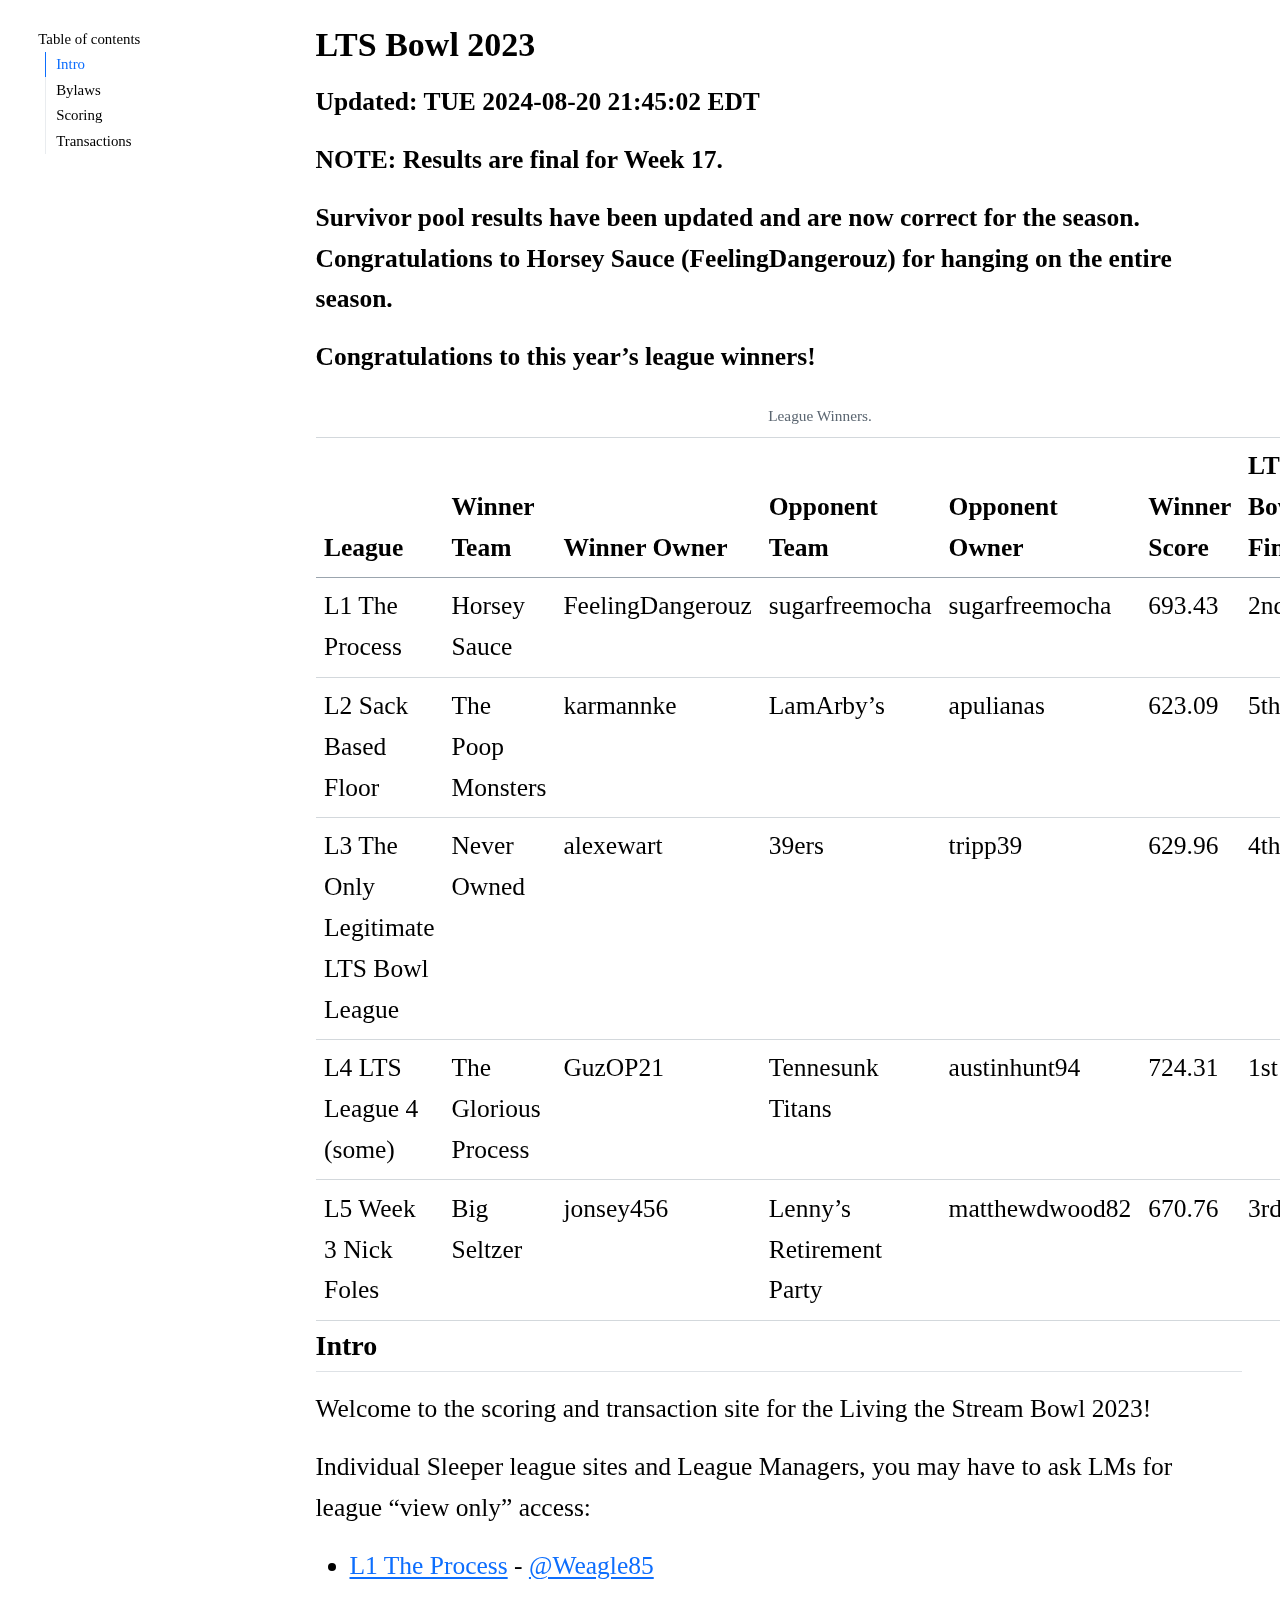
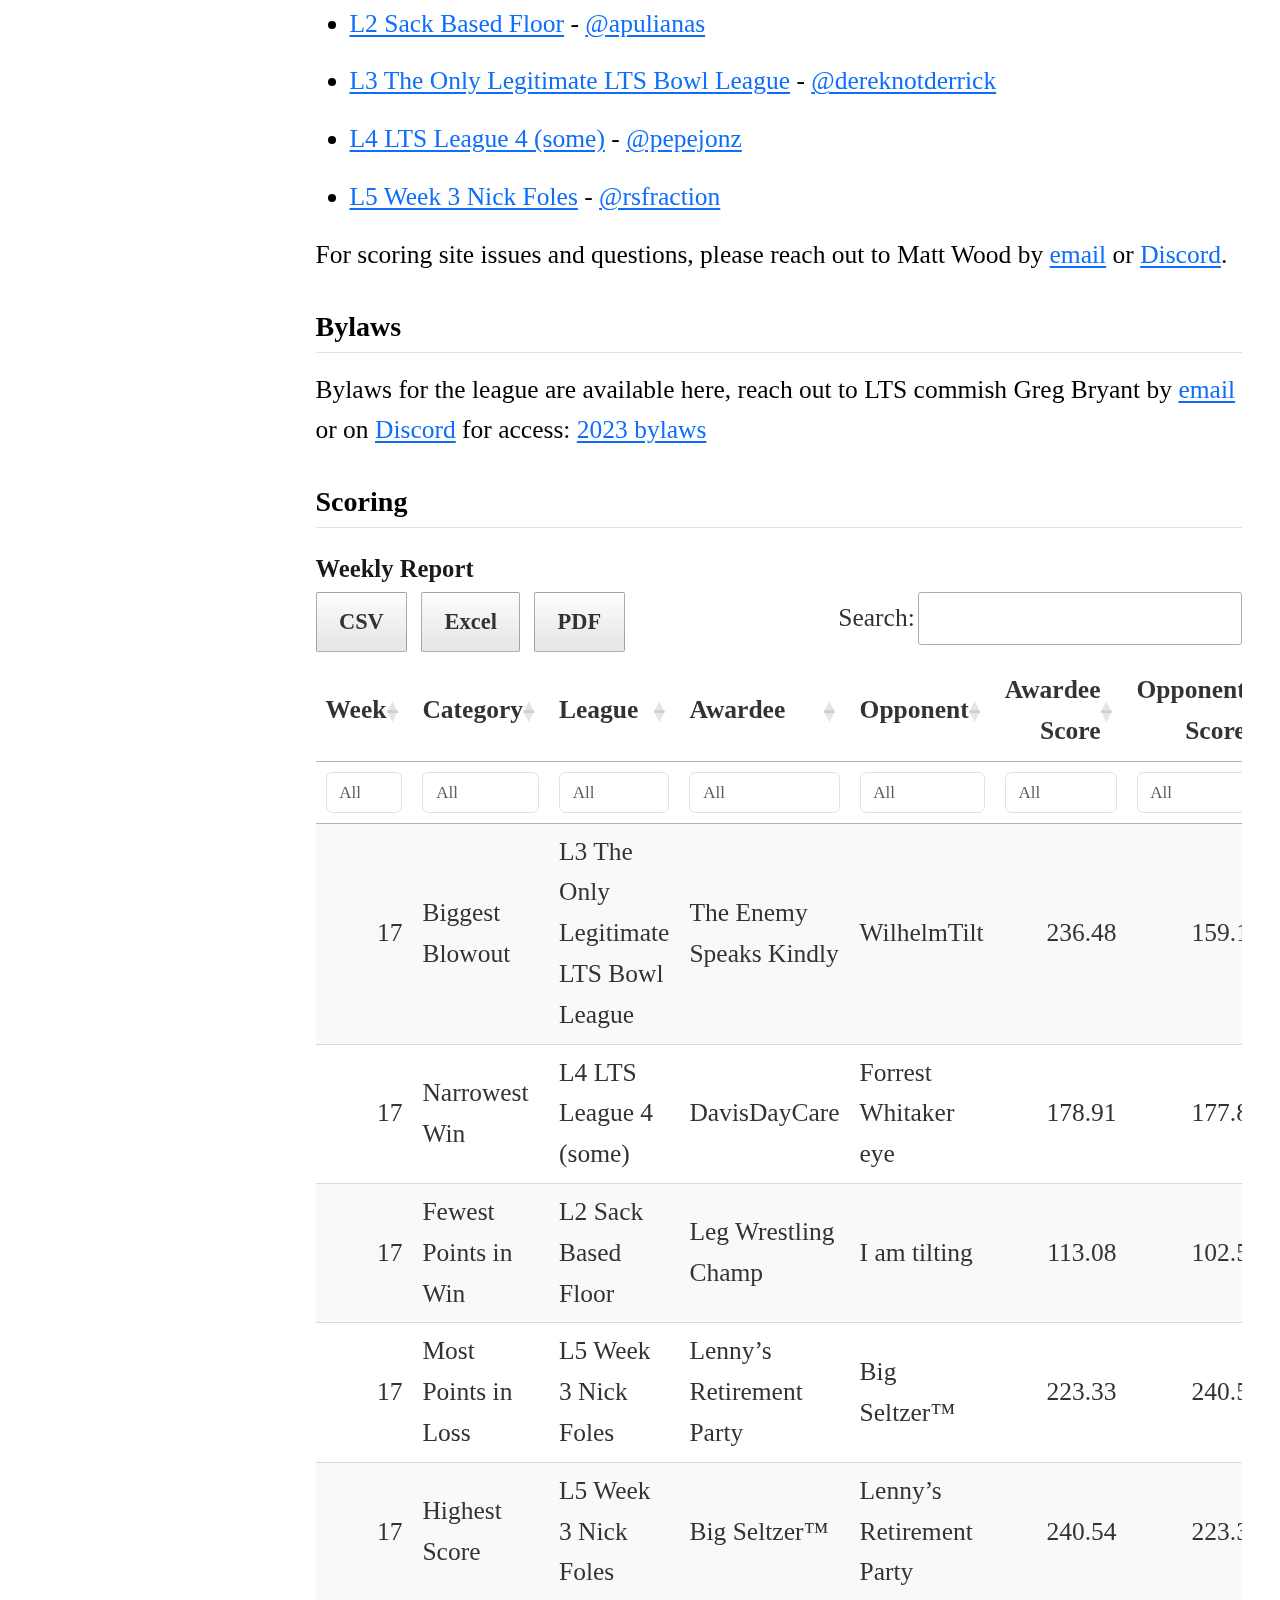
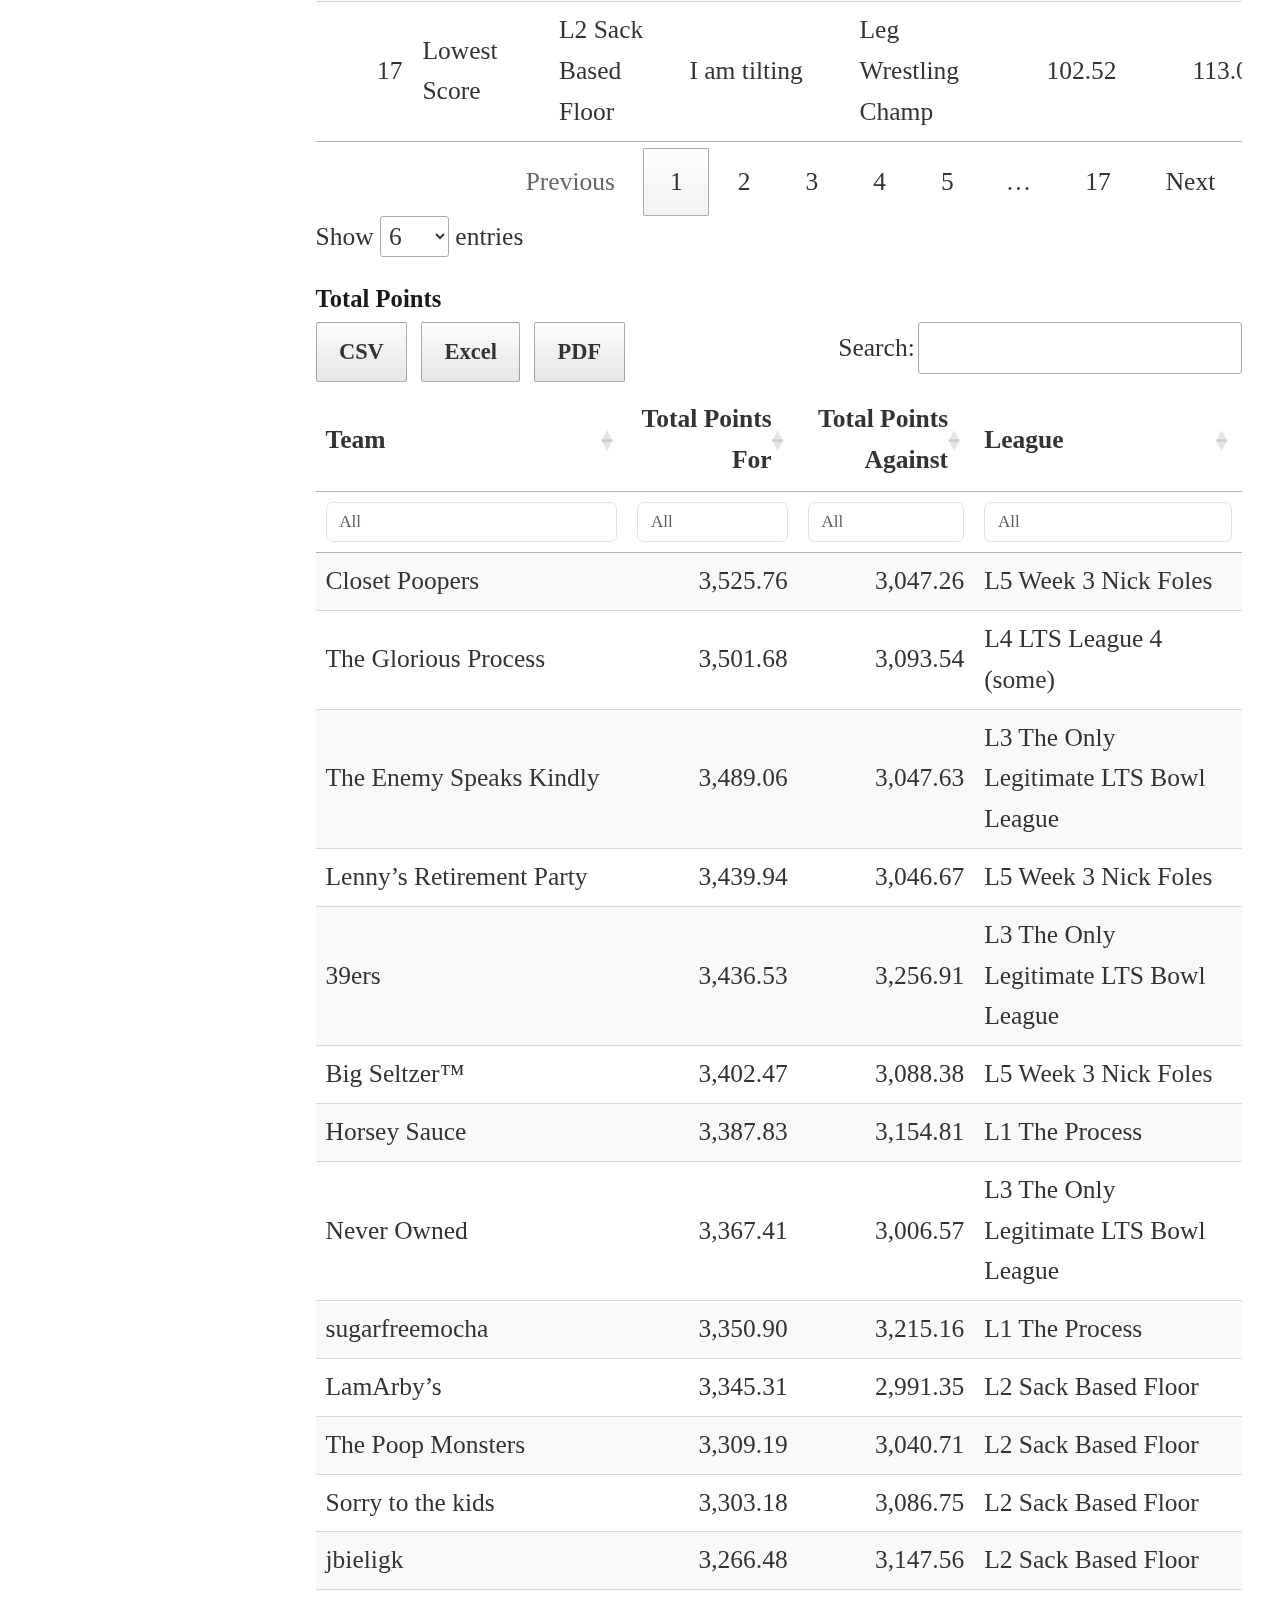
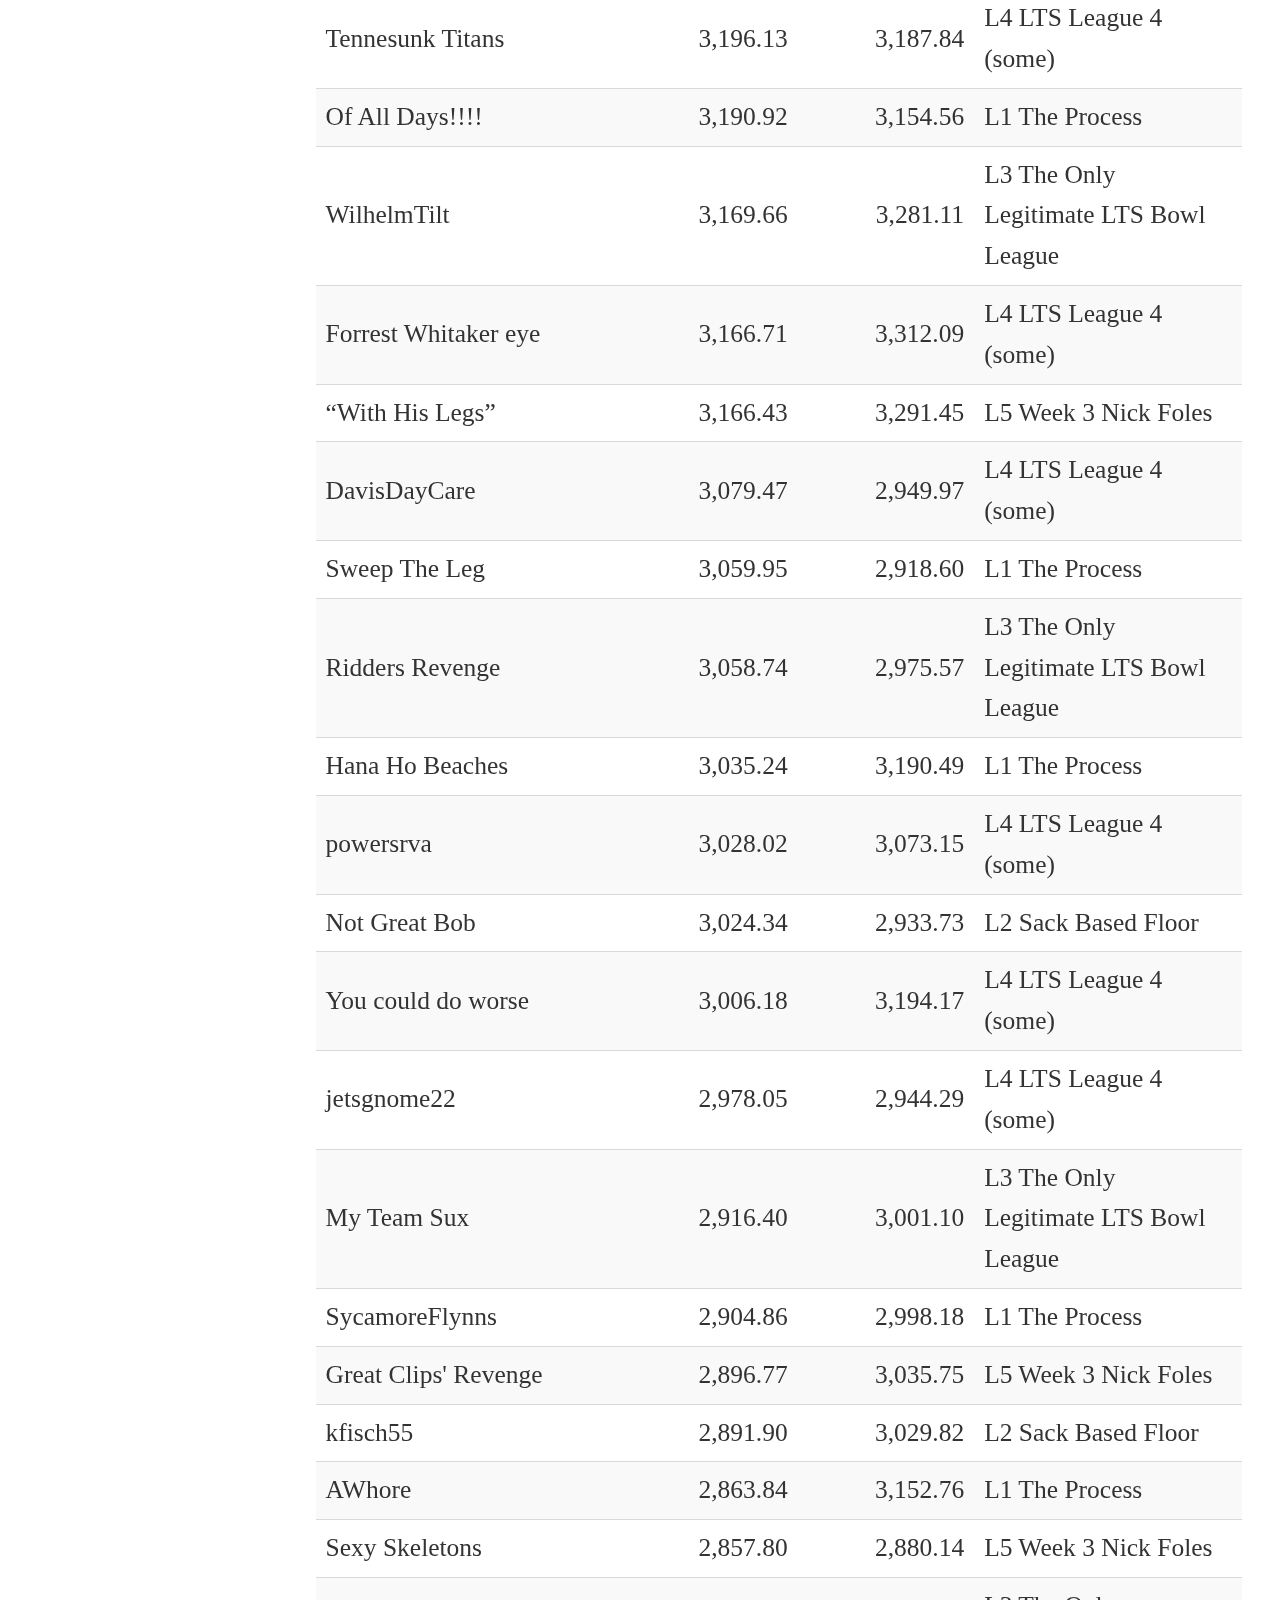
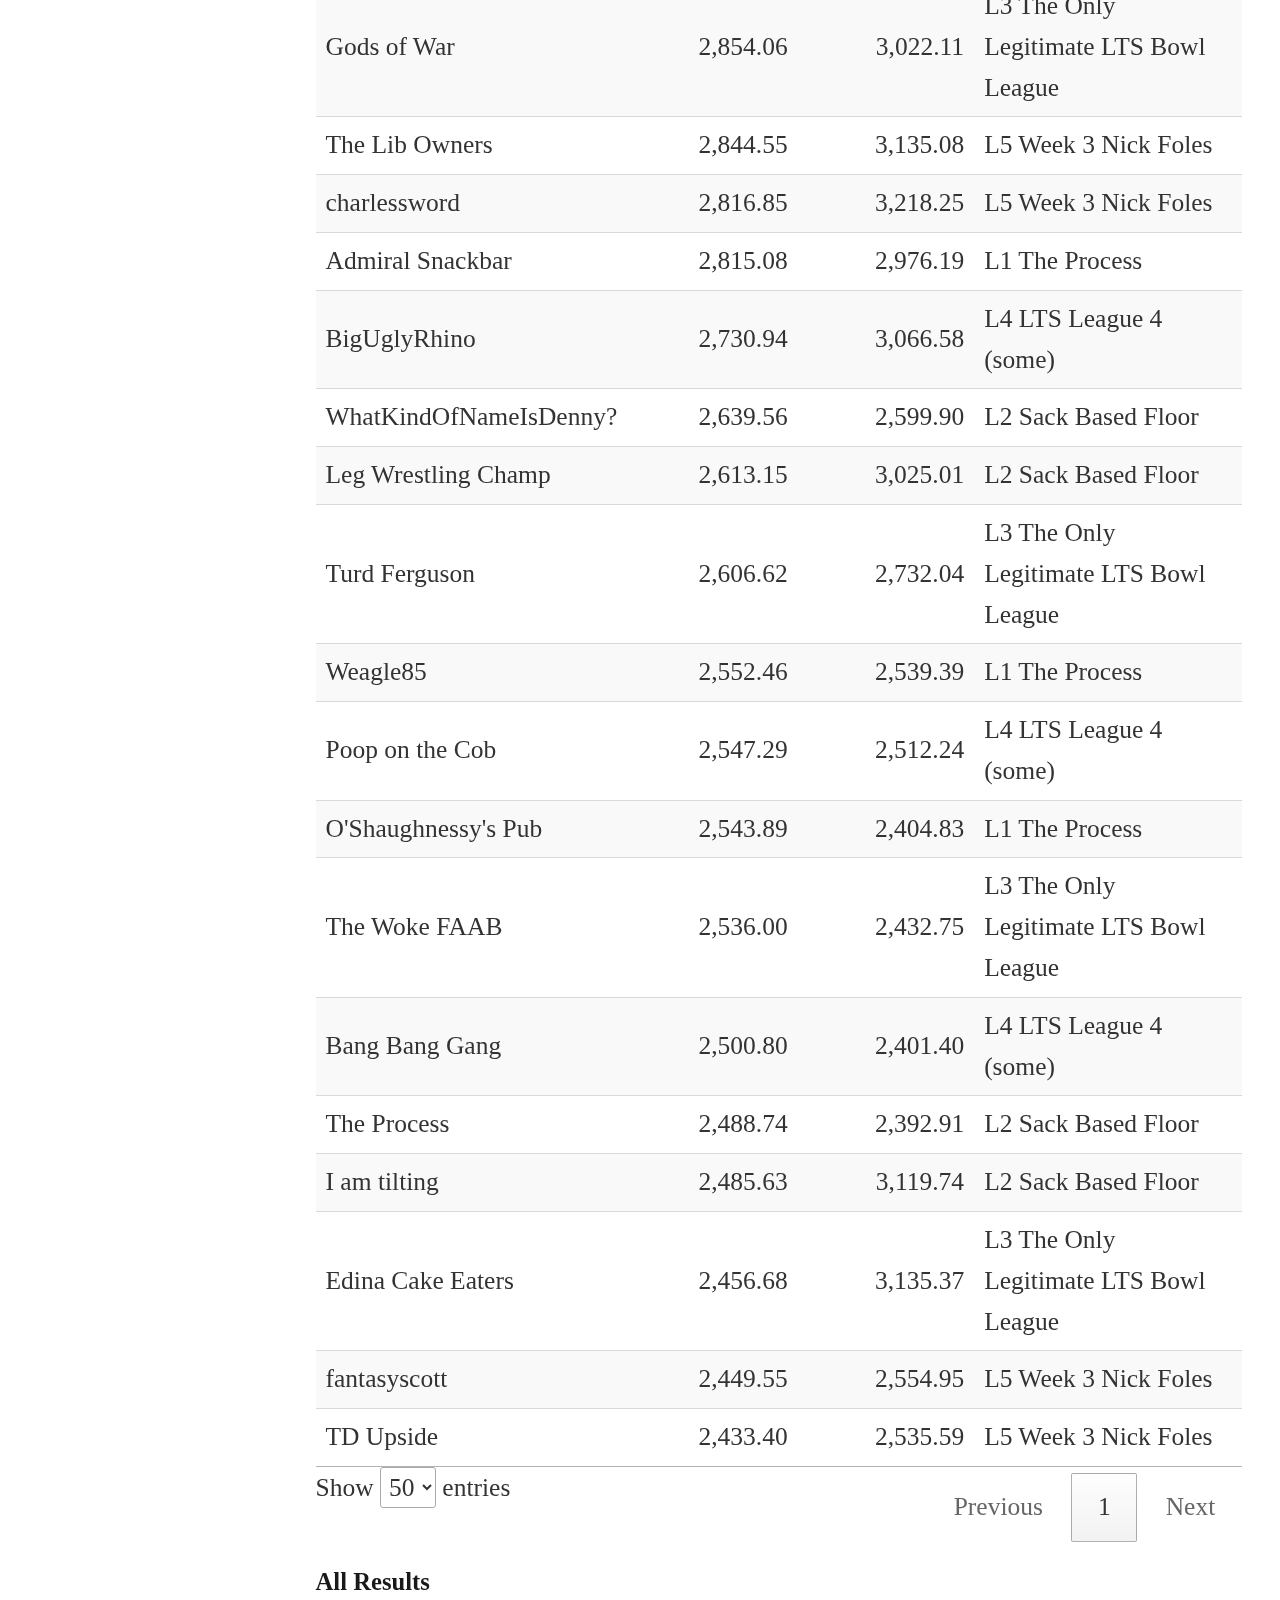
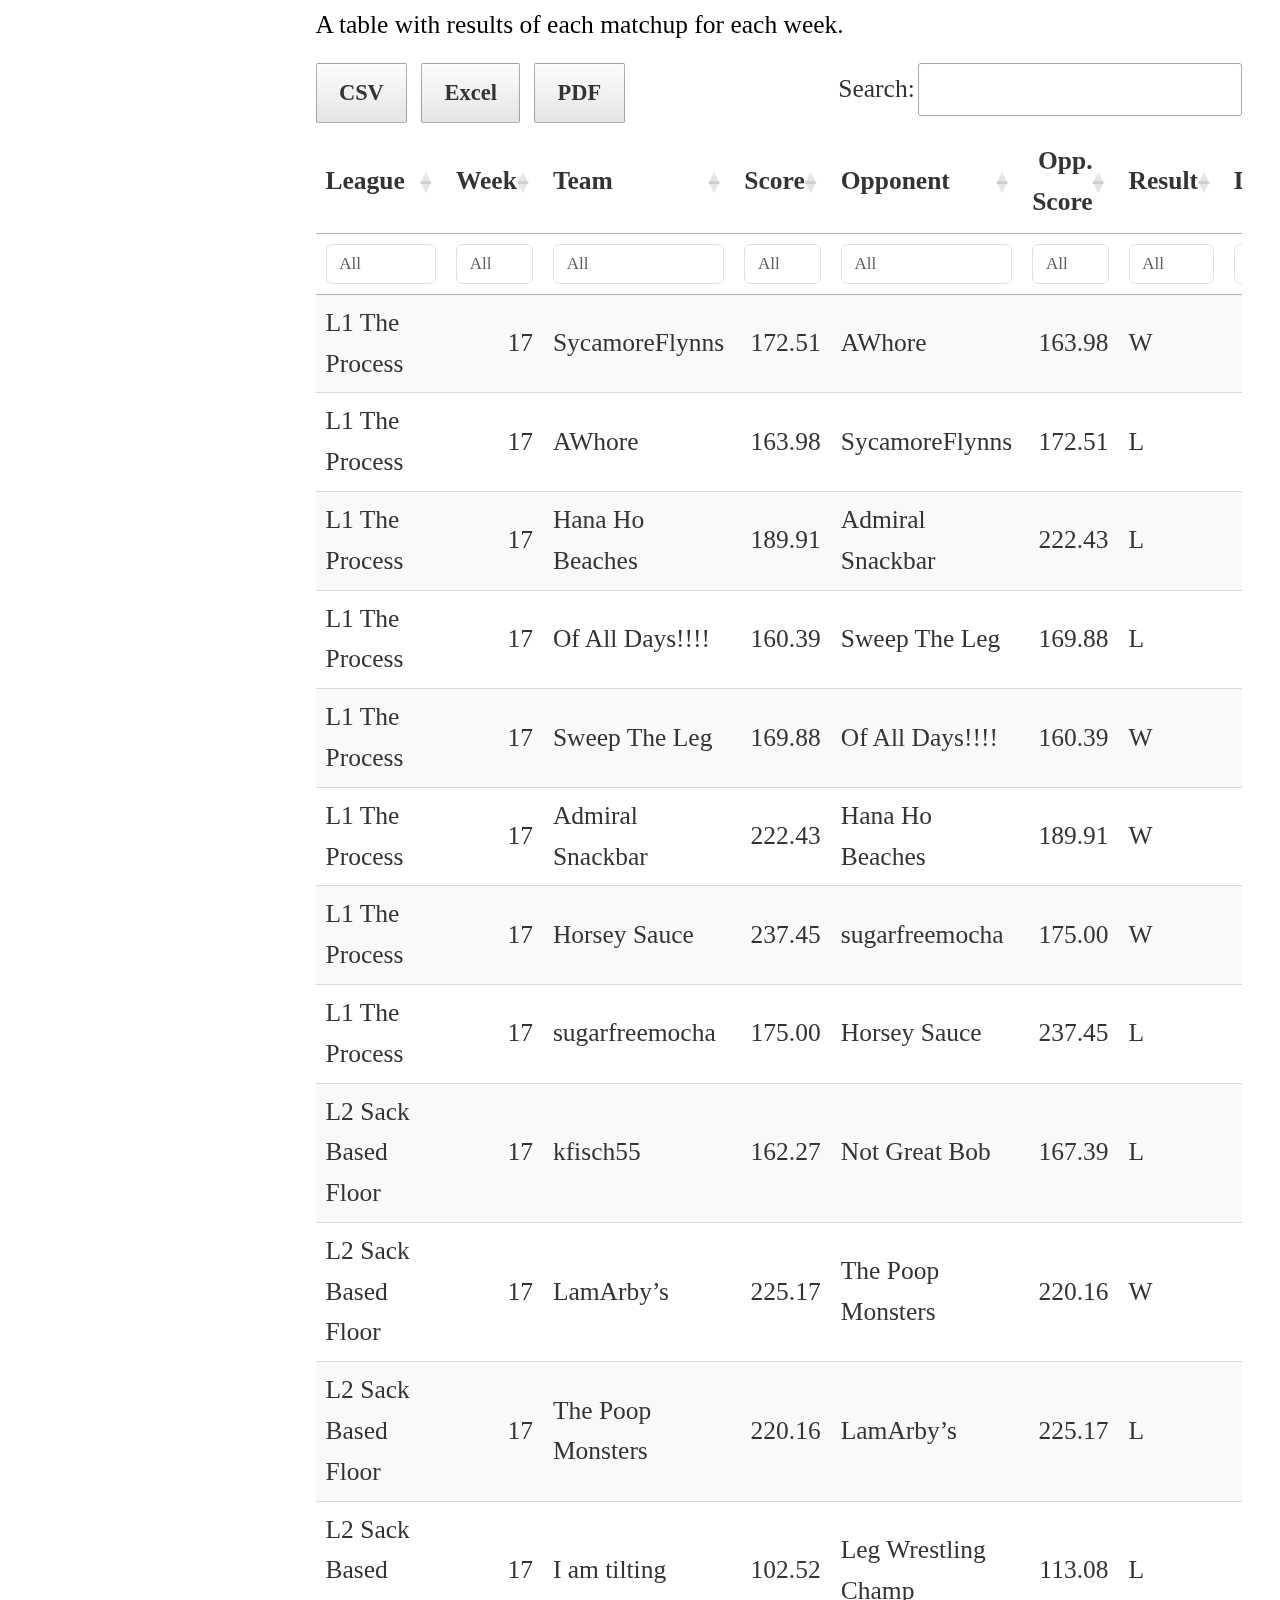
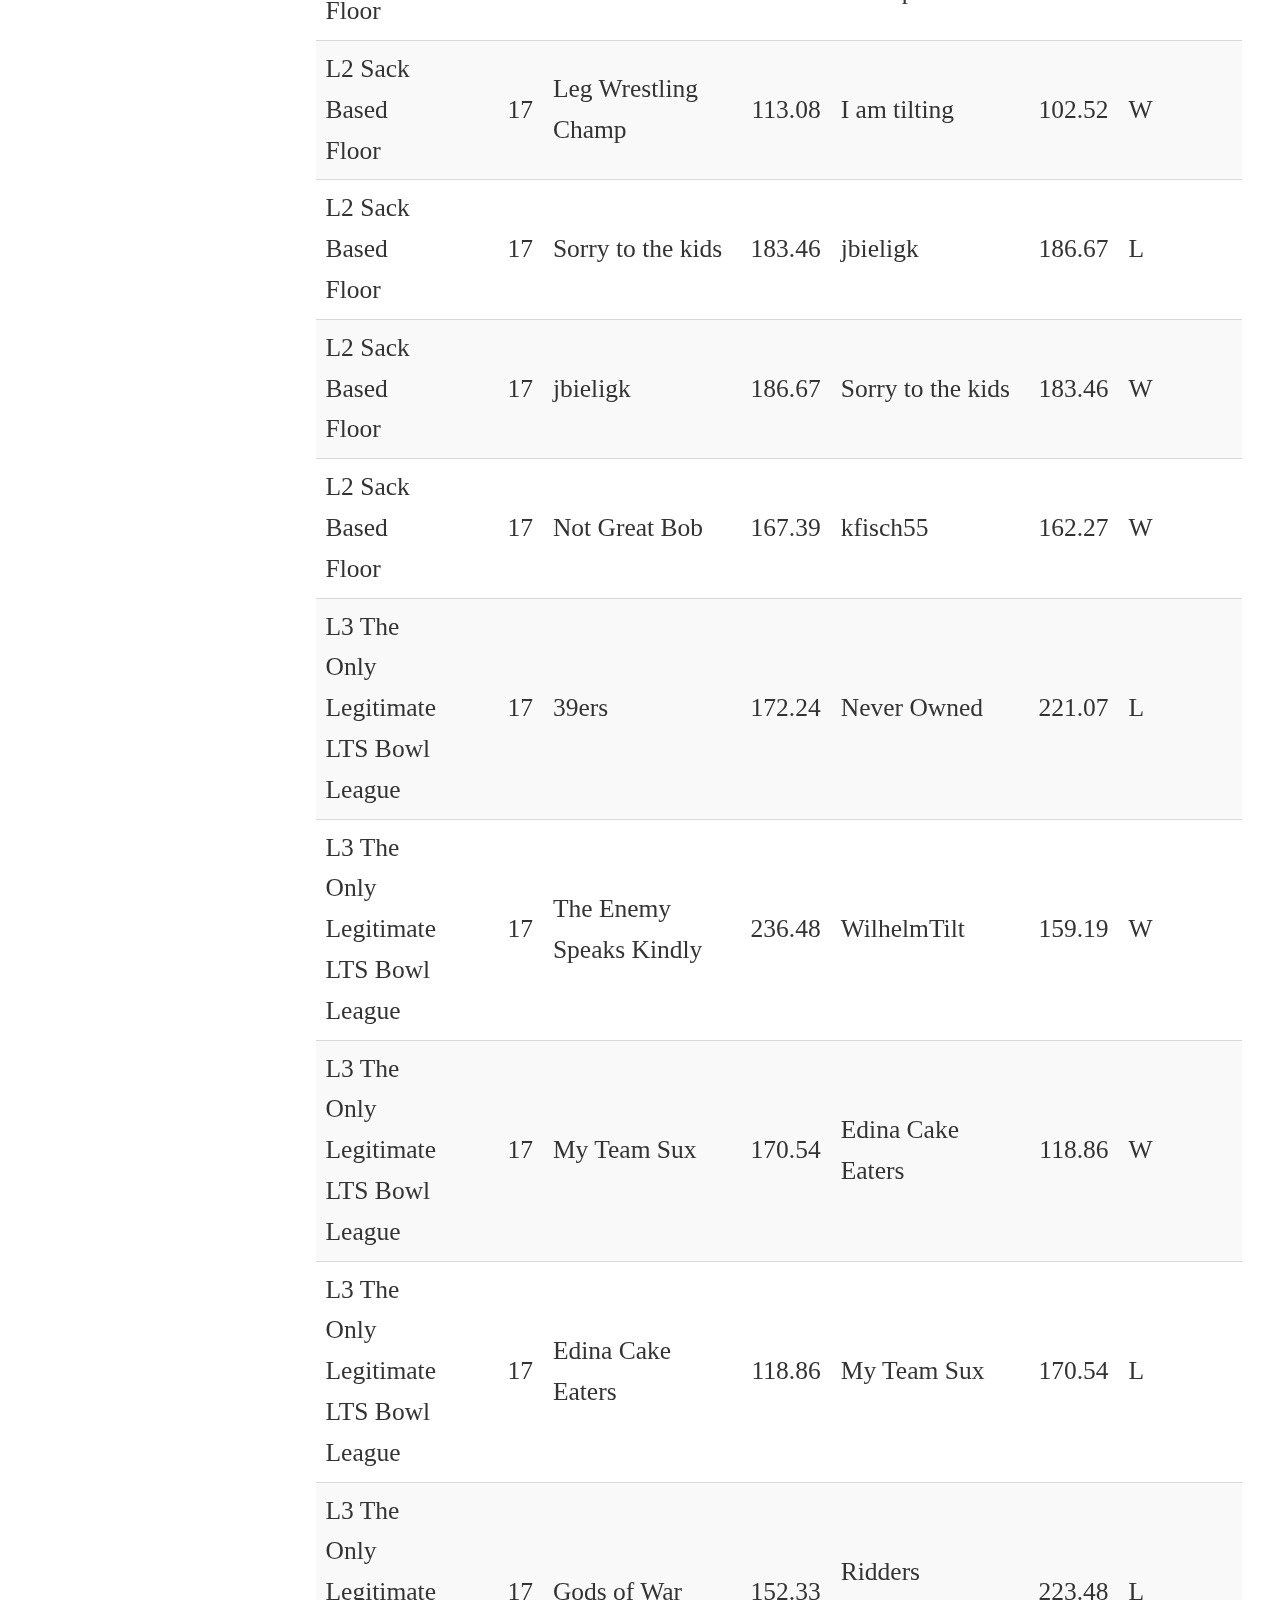
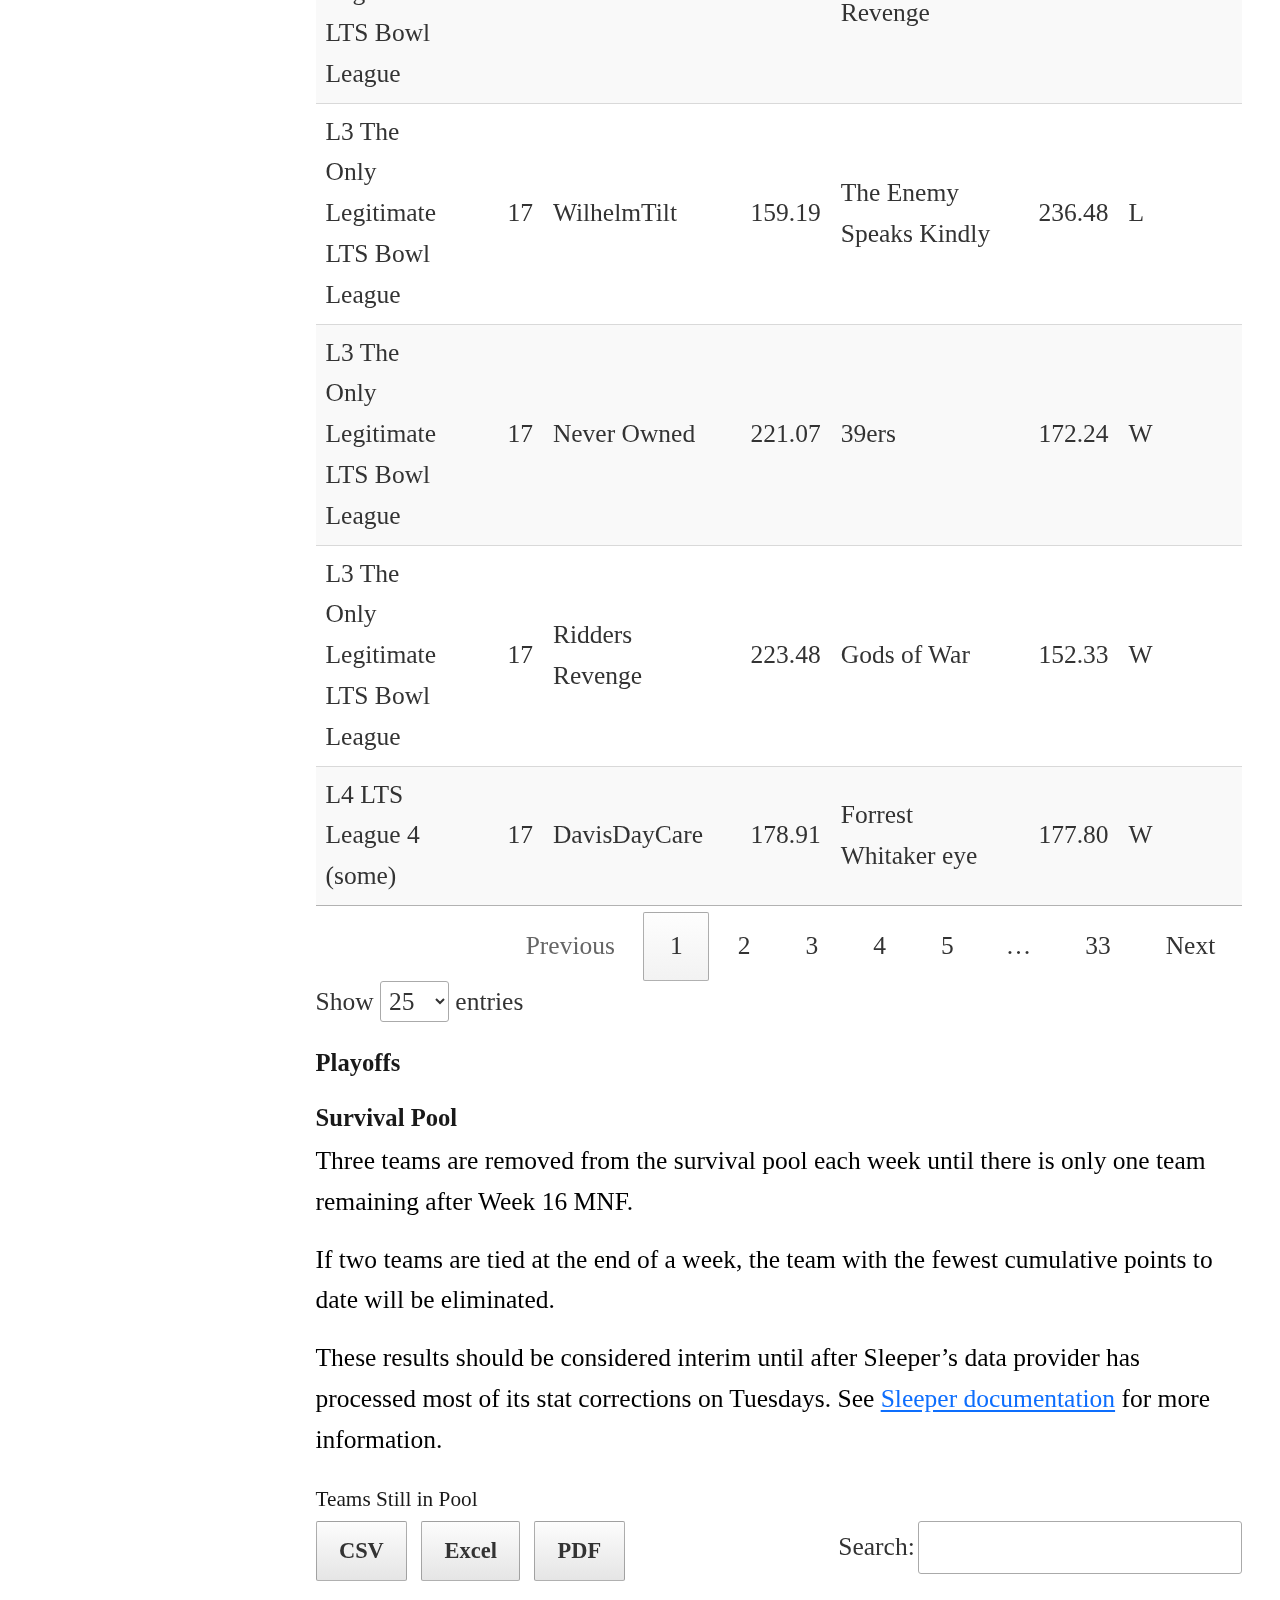
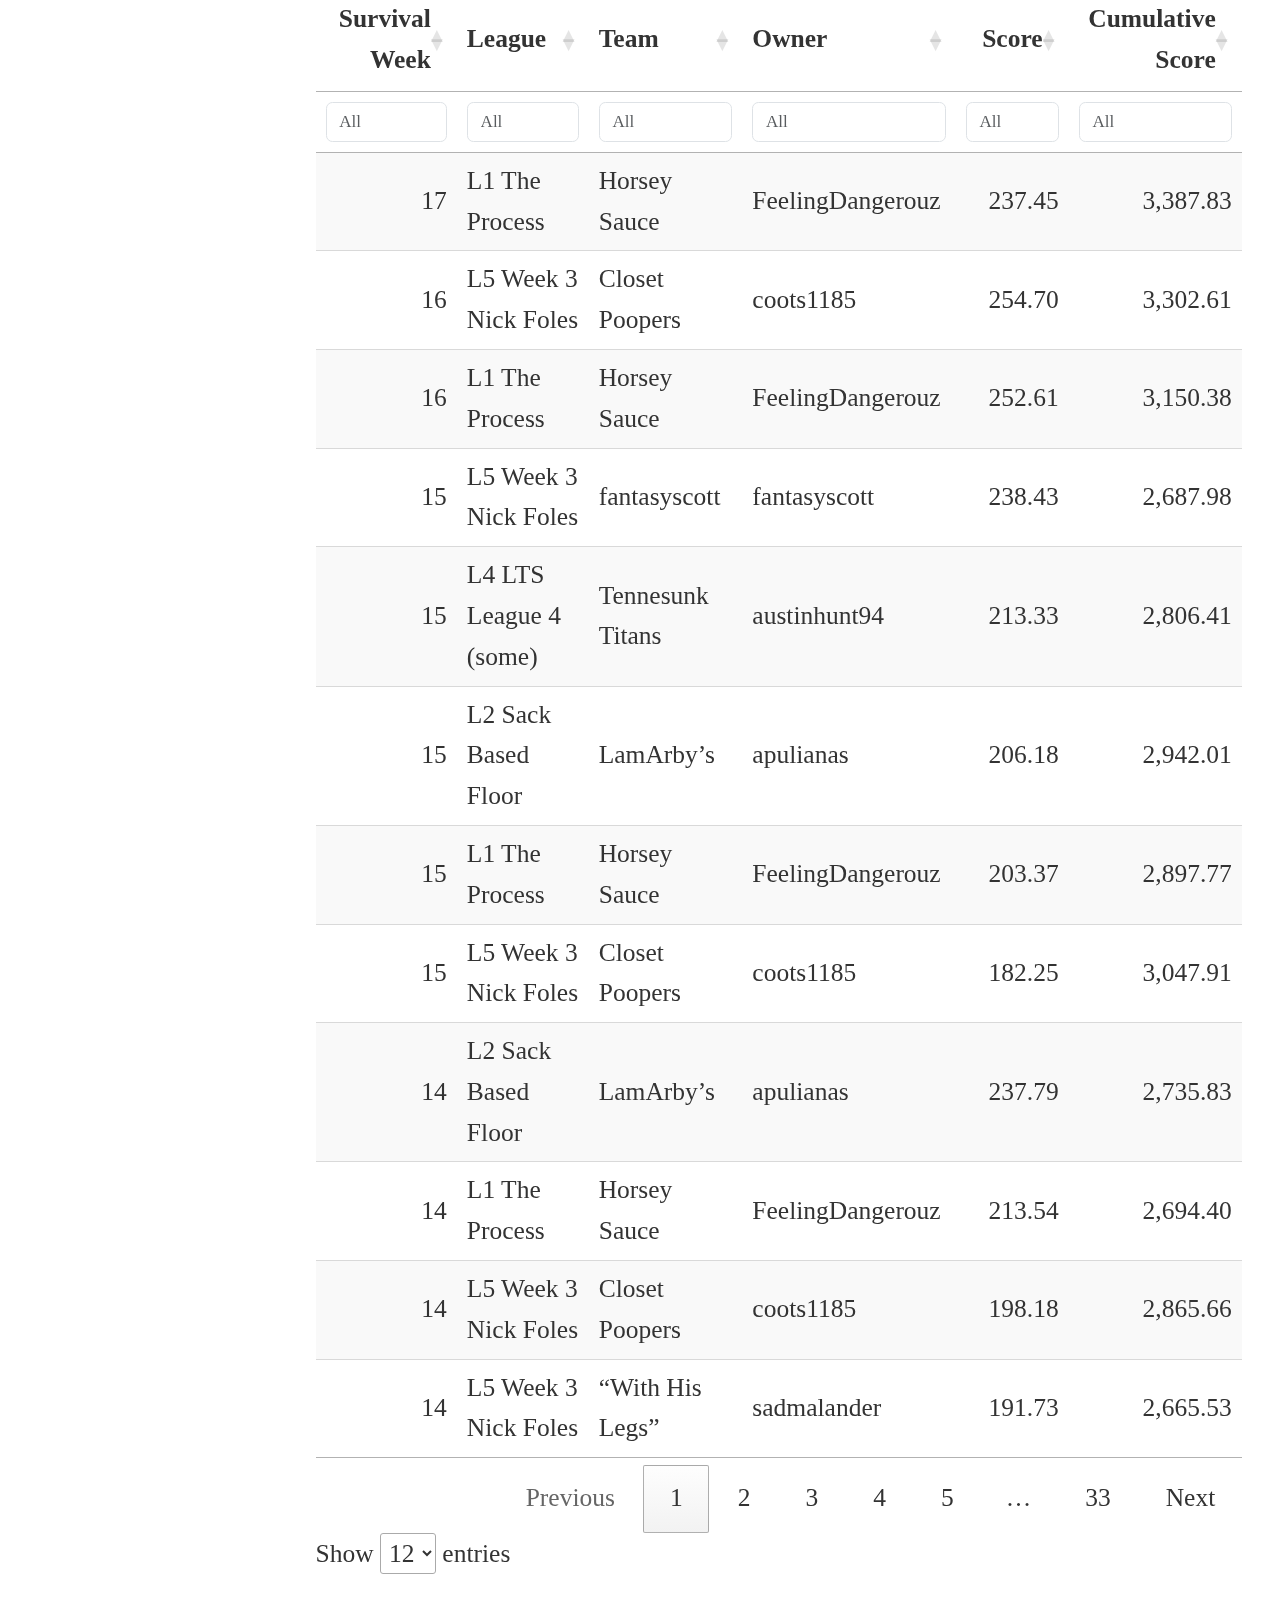
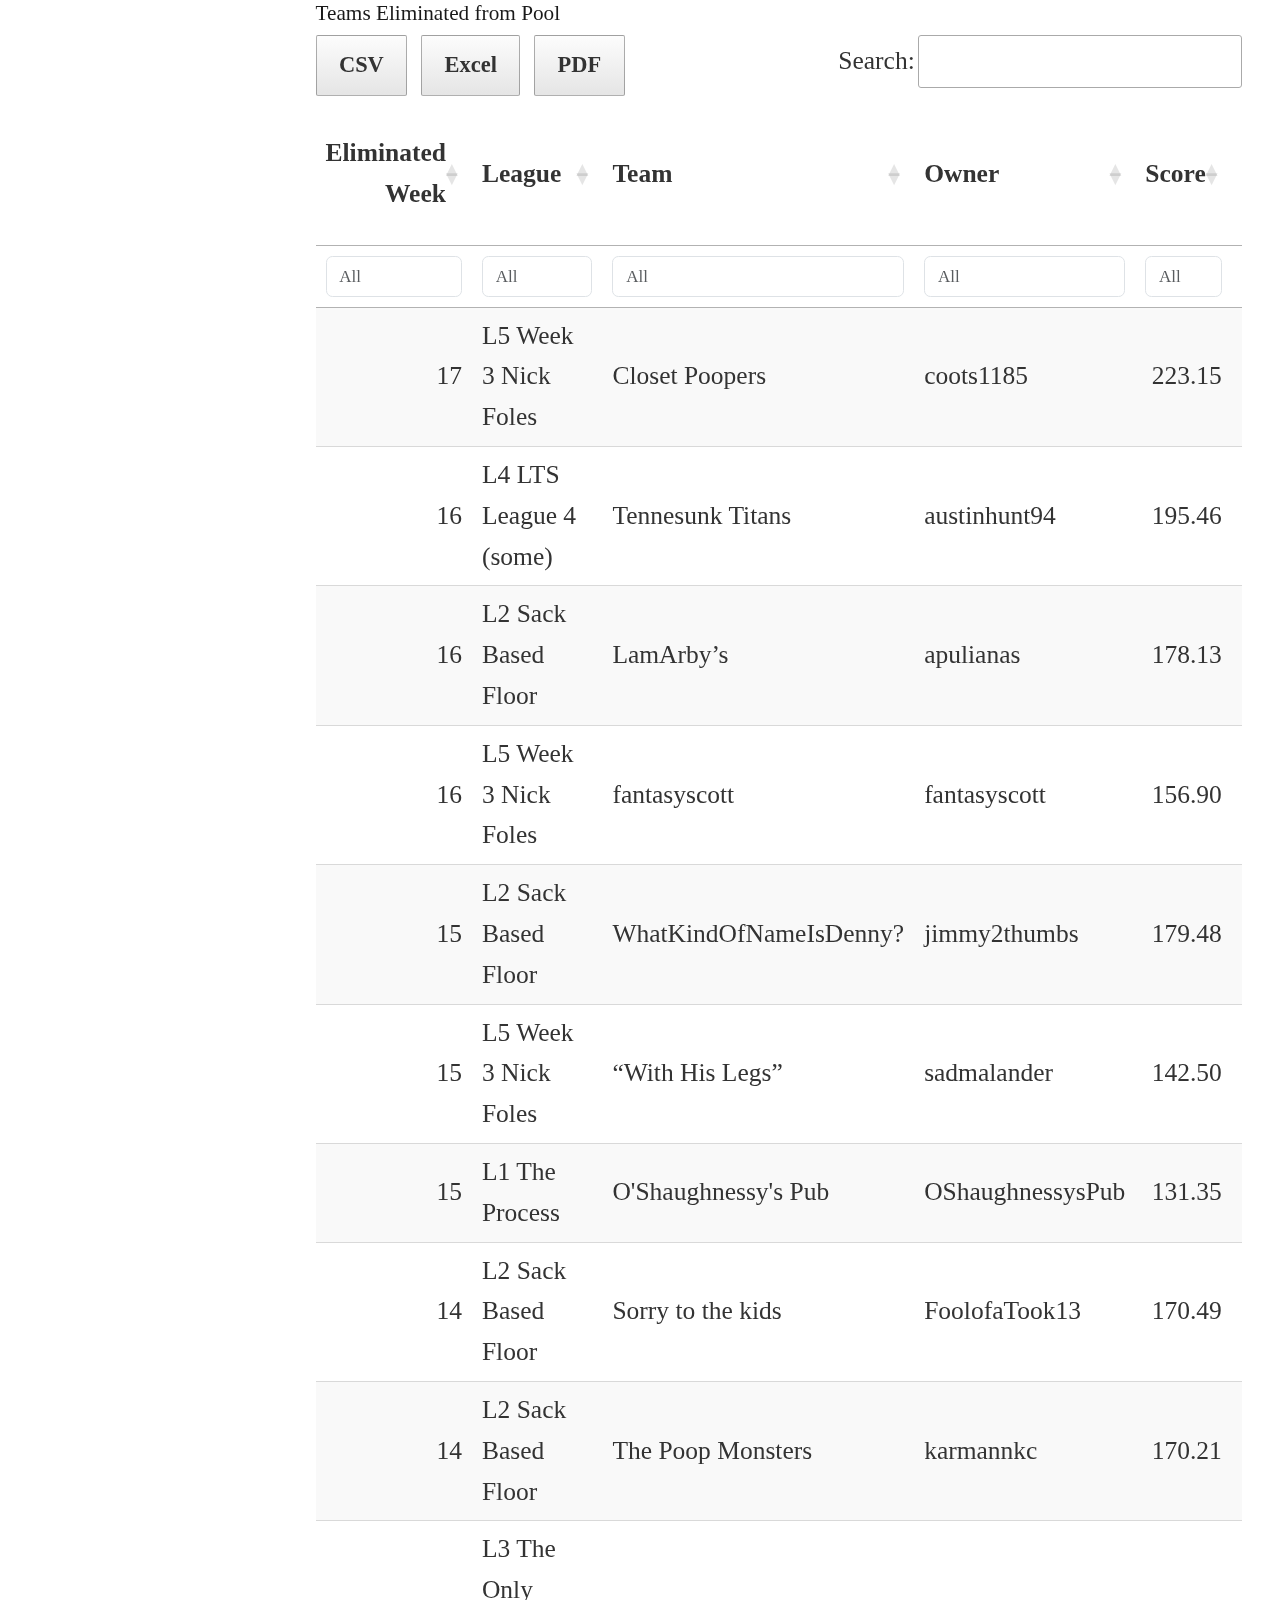
==== commit ddaa10b1: "Built site for gh-pages" ====
--- a/index.html
+++ b/index.html
@@ -135,7 +135,7 @@
 </header>
 
 
-<p><strong>Updated: TUE 2024-08-20 21:40:45 EDT</strong></p>
+<p><strong>Updated: TUE 2024-08-20 21:45:02 EDT</strong></p>
 <p><strong>NOTE: Results are final for Week 17.</strong></p>
 <p><strong>Survivor pool results have been updated and are now correct for the season. Congratulations to Horsey Sauce (FeelingDangerouz) for hanging on the entire season.</strong></p>
 <p><strong>Congratulations to this year’s league winners!</strong></p>
@@ -232,8 +232,8 @@
 <h3 class="anchored" data-anchor-id="weekly-report">Weekly Report</h3>
 <div class="cell">
 <div class="cell-output-display">
-<div class="datatables html-widget html-fill-item" id="htmlwidget-dc63f3bab09070c4281f" style="width:100%;height:auto;"></div>
-<script type="application/json" data-for="htmlwidget-dc63f3bab09070c4281f">{"x":{"filter":"top","vertical":false,"filterHTML":"<tr>\n  <td data-type=\"integer\" style=\"vertical-align: top;\">\n    <div class=\"form-group has-feedback\" style=\"margin-bottom: auto;\">\n      <input type=\"search\" placeholder=\"All\" class=\"form-control\" style=\"width: 100%;\"/>\n      <span class=\"glyphicon glyphicon-remove-circle form-control-feedback\"><\/span>\n    <\/div>\n    <div style=\"display: none;position: absolute;width: 200px;opacity: 1\">\n      <div data-min=\"1\" data-max=\"17\"><\/div>\n      <span style=\"float: left;\"><\/span>\n      <span style=\"float: right;\"><\/span>\n    <\/div>\n  <\/td>\n  <td data-type=\"character\" style=\"vertical-align: top;\">\n    <div class=\"form-group has-feedback\" style=\"margin-bottom: auto;\">\n      <input type=\"search\" placeholder=\"All\" class=\"form-control\" style=\"width: 100%;\"/>\n      <span class=\"glyphicon glyphicon-remove-circle form-control-feedback\"><\/span>\n    <\/div>\n  <\/td>\n  <td data-type=\"character\" style=\"vertical-align: top;\">\n    <div class=\"form-group has-feedback\" style=\"margin-bottom: auto;\">\n      <input type=\"search\" placeholder=\"All\" class=\"form-control\" style=\"width: 100%;\"/>\n      <span class=\"glyphicon glyphicon-remove-circle form-control-feedback\"><\/span>\n    <\/div>\n  <\/td>\n  <td data-type=\"character\" style=\"vertical-align: top;\">\n    <div class=\"form-group has-feedback\" style=\"margin-bottom: auto;\">\n      <input type=\"search\" placeholder=\"All\" class=\"form-control\" style=\"width: 100%;\"/>\n      <span class=\"glyphicon glyphicon-remove-circle form-control-feedback\"><\/span>\n    <\/div>\n  <\/td>\n  <td data-type=\"character\" style=\"vertical-align: top;\">\n    <div class=\"form-group has-feedback\" style=\"margin-bottom: auto;\">\n      <input type=\"search\" placeholder=\"All\" class=\"form-control\" style=\"width: 100%;\"/>\n      <span class=\"glyphicon glyphicon-remove-circle form-control-feedback\"><\/span>\n    <\/div>\n  <\/td>\n  <td data-type=\"number\" style=\"vertical-align: top;\">\n    <div class=\"form-group has-feedback\" style=\"margin-bottom: auto;\">\n      <input type=\"search\" placeholder=\"All\" class=\"form-control\" style=\"width: 100%;\"/>\n      <span class=\"glyphicon glyphicon-remove-circle form-control-feedback\"><\/span>\n    <\/div>\n    <div style=\"display: none;position: absolute;width: 200px;opacity: 1\">\n      <div data-min=\"96.99\" data-max=\"283.59\" data-scale=\"2\"><\/div>\n      <span style=\"float: left;\"><\/span>\n      <span style=\"float: right;\"><\/span>\n    <\/div>\n  <\/td>\n  <td data-type=\"number\" style=\"vertical-align: top;\">\n    <div class=\"form-group has-feedback\" style=\"margin-bottom: auto;\">\n      <input type=\"search\" placeholder=\"All\" class=\"form-control\" style=\"width: 100%;\"/>\n      <span class=\"glyphicon glyphicon-remove-circle form-control-feedback\"><\/span>\n    <\/div>\n    <div style=\"display: none;position: absolute;width: 200px;opacity: 1\">\n      <div data-min=\"101.55\" data-max=\"283.59\" data-scale=\"2\"><\/div>\n      <span style=\"float: left;\"><\/span>\n      <span style=\"float: right;\"><\/span>\n    <\/div>\n  <\/td>\n  <td data-type=\"number\" style=\"vertical-align: top;\">\n    <div class=\"form-group has-feedback\" style=\"margin-bottom: auto;\">\n      <input type=\"search\" placeholder=\"All\" class=\"form-control\" style=\"width: 100%;\"/>\n      <span class=\"glyphicon glyphicon-remove-circle form-control-feedback\"><\/span>\n    <\/div>\n    <div style=\"display: none;position: absolute;width: 200px;opacity: 1\">\n      <div data-min=\"0.02000000000001\" data-max=\"120.56\" data-scale=\"15\"><\/div>\n      <span style=\"float: left;\"><\/span>\n      <span style=\"float: right;\"><\/span>\n    <\/div>\n  <\/td>\n<\/tr>","extensions":["Buttons"],"data":[[17,17,17,17,17,17,16,16,16,16,16,16,15,15,15,15,15,15,14,14,14,14,14,14,13,13,13,13,13,13,12,12,12,12,12,12,11,11,11,11,11,11,10,10,10,10,10,10,9,9,9,9,9,9,8,8,8,8,8,8,7,7,7,7,7,7,6,6,6,6,6,6,5,5,5,5,5,5,4,4,4,4,4,4,3,3,3,3,3,3,2,2,2,2,2,2,1,1,1,1,1,1],["Biggest Blowout","Narrowest Win","Fewest Points in Win","Most Points in Loss","Highest Score","Lowest Score","Biggest Blowout","Narrowest Win","Fewest Points in Win","Most Points in Loss","Highest Score","Lowest Score","Biggest Blowout","Narrowest Win","Fewest Points in Win","Most Points in Loss","Highest Score","Lowest Score","Biggest Blowout","Narrowest Win","Fewest Points in Win","Most Points in Loss","Highest Score","Lowest Score","Biggest Blowout","Narrowest Win","Fewest Points in Win","Most Points in Loss","Highest Score","Lowest Score","Biggest Blowout","Narrowest Win","Fewest Points in Win","Most Points in Loss","Highest Score","Lowest Score","Biggest Blowout","Narrowest Win","Fewest Points in Win","Most Points in Loss","Highest Score","Lowest Score","Biggest Blowout","Narrowest Win","Fewest Points in Win","Most Points in Loss","Highest Score","Lowest Score","Biggest Blowout","Narrowest Win","Fewest Points in Win","Most Points in Loss","Highest Score","Lowest Score","Biggest Blowout","Narrowest Win","Fewest Points in Win","Most Points in Loss","Highest Score","Lowest Score","Biggest Blowout","Narrowest Win","Fewest Points in Win","Most Points in Loss","Highest Score","Lowest Score","Biggest Blowout","Narrowest Win","Fewest Points in Win","Most Points in Loss","Highest Score","Lowest Score","Biggest Blowout","Narrowest Win","Fewest Points in Win","Most Points in Loss","Highest Score","Lowest Score","Biggest Blowout","Narrowest Win","Fewest Points in Win","Most Points in Loss","Highest Score","Lowest Score","Biggest Blowout","Narrowest Win","Fewest Points in Win","Most Points in Loss","Highest Score","Lowest Score","Biggest Blowout","Narrowest Win","Fewest Points in Win","Most Points in Loss","Highest Score","Lowest Score","Biggest Blowout","Narrowest Win","Fewest Points in Win","Most Points in Loss","Highest Score","Lowest Score"],["L3 The Only Legitimate LTS Bowl League","L4 LTS League 4 (some)","L2 Sack Based Floor","L5 Week 3 Nick Foles","L5 Week 3 Nick Foles","L2 Sack Based Floor","L3 The Only Legitimate LTS Bowl League","L2 Sack Based Floor","L2 Sack Based Floor","L4 LTS League 4 (some)","L4 LTS League 4 (some)","L1 The Process","L2 Sack Based Floor","L2 Sack Based Floor","L3 The Only Legitimate LTS Bowl League","L4 LTS League 4 (some)","L4 LTS League 4 (some)","L2 Sack Based Floor","L2 Sack Based Floor","L5 Week 3 Nick Foles","L4 LTS League 4 (some)","L2 Sack Based Floor","L2 Sack Based Floor","L2 Sack Based Floor","L5 Week 3 Nick Foles","L3 The Only Legitimate LTS Bowl League","L4 LTS League 4 (some)","L5 Week 3 Nick Foles","L5 Week 3 Nick Foles","L2 Sack Based Floor","L2 Sack Based Floor","L3 The Only Legitimate LTS Bowl League","L4 LTS League 4 (some)","L5 Week 3 Nick Foles","L5 Week 3 Nick Foles","L2 Sack Based Floor","L4 LTS League 4 (some)","L3 The Only Legitimate LTS Bowl League","L5 Week 3 Nick Foles","L5 Week 3 Nick Foles","L5 Week 3 Nick Foles","L3 The Only Legitimate LTS Bowl League","L3 The Only Legitimate LTS Bowl League","L2 Sack Based Floor","L1 The Process","L3 The Only Legitimate LTS Bowl League","L3 The Only Legitimate LTS Bowl League","L1 The Process","L4 LTS League 4 (some)","L1 The Process","L5 Week 3 Nick Foles","L5 Week 3 Nick Foles","L5 Week 3 Nick Foles","L3 The Only Legitimate LTS Bowl League","L3 The Only Legitimate LTS Bowl League","L2 Sack Based Floor","L3 The Only Legitimate LTS Bowl League","L3 The Only Legitimate LTS Bowl League","L3 The Only Legitimate LTS Bowl League","L2 Sack Based Floor","L2 Sack Based Floor","L5 Week 3 Nick Foles","L4 LTS League 4 (some)","L2 Sack Based Floor","L2 Sack Based Floor","L2 Sack Based Floor","L1 The Process","L2 Sack Based Floor","L4 LTS League 4 (some)","L4 LTS League 4 (some)","L4 LTS League 4 (some)","L1 The Process","L3 The Only Legitimate LTS Bowl League","L3 The Only Legitimate LTS Bowl League","L1 The Process","L4 LTS League 4 (some)","L4 LTS League 4 (some)","L3 The Only Legitimate LTS Bowl League","L5 Week 3 Nick Foles","L1 The Process","L5 Week 3 Nick Foles","L5 Week 3 Nick Foles","L5 Week 3 Nick Foles","L3 The Only Legitimate LTS Bowl League","L4 LTS League 4 (some)","L3 The Only Legitimate LTS Bowl League","L5 Week 3 Nick Foles","L4 LTS League 4 (some)","L4 LTS League 4 (some)","L2 Sack Based Floor","L2 Sack Based Floor","L5 Week 3 Nick Foles","L2 Sack Based Floor","L2 Sack Based Floor","L2 Sack Based Floor","L3 The Only Legitimate LTS Bowl League","L3 The Only Legitimate LTS Bowl League","L5 Week 3 Nick Foles","L3 The Only Legitimate LTS Bowl League","L3 The Only Legitimate LTS Bowl League","L3 The Only Legitimate LTS Bowl League","L3 The Only Legitimate LTS Bowl League"],["The Enemy Speaks Kindly","DavisDayCare","Leg Wrestling Champ","Lenny’s Retirement Party","Big Seltzer™","I am tilting","My Team Sux","I am tilting","I am tilting","Tennesunk Titans","The Glorious Process","Admiral Snackbar","Not Great Bob","LamArby’s","Ridders Revenge","Forrest Whitaker eye","The Glorious Process","I am tilting","The Process","TD Upside","jetsgnome22","WhatKindOfNameIsDenny?","LamArby’s","I am tilting","Big Seltzer™","My Team Sux","Bang Bang Gang","“With His Legs”","Big Seltzer™","I am tilting","Not Great Bob","39ers","You could do worse","The Lib Owners","Big Seltzer™","I am tilting","Tennesunk Titans","Ridders Revenge","Sexy Skeletons","Lenny’s Retirement Party","“With His Legs”","Edina Cake Eaters","The Woke FAAB","LamArby’s","Admiral Snackbar","The Enemy Speaks Kindly","39ers","AWhore","The Glorious Process","Hana Ho Beaches","Great Clips' Revenge","fantasyscott","Lenny’s Retirement Party","Edina Cake Eaters","The Enemy Speaks Kindly","Not Great Bob","Gods of War","Ridders Revenge","The Enemy Speaks Kindly","Leg Wrestling Champ","The Poop Monsters","Sexy Skeletons","jetsgnome22","Leg Wrestling Champ","The Poop Monsters","Not Great Bob","Of All Days!!!!","kfisch55","Poop on the Cob","The Glorious Process","DavisDayCare","Admiral Snackbar","Never Owned","The Enemy Speaks Kindly","O'Shaughnessy's Pub","Forrest Whitaker eye","powersrva","The Woke FAAB","Closet Poopers","Admiral Snackbar","The Lib Owners","fantasyscott","Closet Poopers","Edina Cake Eaters","Forrest Whitaker eye","The Woke FAAB","fantasyscott","Poop on the Cob","Forrest Whitaker eye","The Process","The Poop Monsters","The Lib Owners","Leg Wrestling Champ","LamArby’s","The Poop Monsters","Edina Cake Eaters","Never Owned","“With His Legs”","Turd Ferguson","Gods of War","Never Owned","Edina Cake Eaters"],["WilhelmTilt","Forrest Whitaker eye","I am tilting","Big Seltzer™","Lenny’s Retirement Party","Leg Wrestling Champ","Edina Cake Eaters","Leg Wrestling Champ","Leg Wrestling Champ","The Glorious Process","Tennesunk Titans","Hana Ho Beaches","I am tilting","jbieligk","Edina Cake Eaters","The Glorious Process","Forrest Whitaker eye","Not Great Bob","I am tilting","“With His Legs”","Bang Bang Gang","LamArby’s","WhatKindOfNameIsDenny?","The Process","“With His Legs”","Ridders Revenge","BigUglyRhino","Big Seltzer™","“With His Legs”","LamArby’s","I am tilting","WilhelmTilt","powersrva","Big Seltzer™","The Lib Owners","Not Great Bob","jetsgnome22","Gods of War","The Lib Owners","“With His Legs”","Lenny’s Retirement Party","Never Owned","WilhelmTilt","The Process","AWhore","39ers","The Enemy Speaks Kindly","Admiral Snackbar","BigUglyRhino","Admiral Snackbar","Big Seltzer™","Lenny’s Retirement Party","fantasyscott","The Woke FAAB","Ridders Revenge","WhatKindOfNameIsDenny?","My Team Sux","The Enemy Speaks Kindly","Ridders Revenge","The Process","Leg Wrestling Champ","Big Seltzer™","Poop on the Cob","The Poop Monsters","Leg Wrestling Champ","LamArby’s","Admiral Snackbar","The Poop Monsters","powersrva","DavisDayCare","The Glorious Process","Of All Days!!!!","The Woke FAAB","My Team Sux","Sweep The Leg","powersrva","Forrest Whitaker eye","Never Owned","fantasyscott","sugarfreemocha","TD Upside","Closet Poopers","fantasyscott","The Enemy Speaks Kindly","Poop on the Cob","My Team Sux","Sexy Skeletons","Forrest Whitaker eye","Poop on the Cob","The Poop Monsters","LamArby’s","Sexy Skeletons","Not Great Bob","The Poop Monsters","LamArby’s","Never Owned","Gods of War","Closet Poopers","My Team Sux","Never Owned","Gods of War","Ridders Revenge"],[236.48,178.91,113.08,223.33,240.54,102.52,245.11,131.03,131.03,195.46,257.22,127.18,188.28,206.18,165.08,194.85,265.38,101.55,210.91,194.46,156.11,176.23,237.79,112.91,283.59,152.43,148.61,166.25,283.59,105.53,227.19,213.34,171.59,178.86,241.1,115.83,214.58,151.45,146.74,158.66,241.56,122.58,210.48,161.03,139.11,194.69,238.43,130.56,223.1,172.55,138.85,157.77,241.51,96.98999999999999,263.99,212.81,186.23,162.17,263.99,135.72,247.76,175.79,153.93,127.2,247.76,120.09,181.48,173.21,155.72,161.2,208.21,124.65,204.85,227.43,150.23,166.88,250.89,112.99,238.01,197.19,160.74,166.25,238.01,122.41,271.7,168.72,155.52,159.28,271.7,135.35,249.93,189.82,174.05,180.09,249.93,148.59,210.89,192.03,150.83,138.47,210.89,111.03],[159.19,177.8,102.52,240.54,223.33,113.08,137.82,130.03,130.03,257.22,195.46,200.46,101.55,201.05,140.99,265.38,194.85,188.28,112.91,191.73,116.32,237.79,176.23,210.91,166.25,151.47,114.89,283.59,166.25,213.35,115.83,211.75,164.42,241.1,178.86,227.19,129.32,150.31,137.1,241.56,158.66,199.3,135.79,155.78,130.56,238.43,194.69,139.11,123.17,172.53,124.09,241.51,157.77,191.14,162.17,207.54,151.61,263.99,162.17,203.94,127.2,174.56,144.2,247.76,127.2,214.47,124.65,172.02,152.76,208.21,161.2,181.48,112.99,227.25,137.24,250.89,166.88,204.85,166.25,196.87,140.03,238.01,166.25,163.99,159.28,167.39,146.82,271.7,159.28,174.09,180.09,188.31,169.28,249.93,180.09,181.16,138.47,191.92,149.76,210.89,138.47,156.94],[77.28999999999999,1.109999999999985,10.56,17.20999999999998,17.20999999999998,10.56,107.29,1,1,61.76000000000002,61.76000000000002,73.28,86.73,5.129999999999995,24.09,70.53,70.53,86.73,98,2.730000000000018,39.79000000000002,61.56,61.56,98,117.34,0.960000000000008,33.72000000000001,117.34,117.34,107.82,111.36,1.590000000000003,7.170000000000016,62.23999999999998,62.23999999999998,111.36,85.26000000000002,1.139999999999986,9.640000000000017,82.90000000000001,82.90000000000001,76.72000000000001,74.69,5.25,8.550000000000011,43.74000000000001,43.74000000000001,8.550000000000011,99.93000000000001,0.02000000000001023,14.75999999999999,83.73999999999998,83.73999999999998,94.15000000000001,101.82,5.27000000000001,34.61999999999998,101.82,101.82,68.22,120.56,1.22999999999999,9.730000000000018,120.56,120.56,94.38,56.82999999999998,1.189999999999998,2.960000000000008,47.01000000000002,47.01000000000002,56.82999999999998,91.86,0.1800000000000068,12.98999999999998,84.00999999999999,84.00999999999999,91.86,71.75999999999999,0.3199999999999932,20.71000000000001,71.75999999999999,71.75999999999999,41.58000000000001,112.42,1.330000000000013,8.700000000000017,112.42,112.42,38.74000000000001,69.84,1.509999999999991,4.77000000000001,69.84,69.84,32.56999999999999,72.41999999999999,0.1100000000000136,1.070000000000022,72.41999999999999,72.41999999999999,45.91]],"container":"<table class=\"display\">\n  <thead>\n    <tr>\n      <th>Week<\/th>\n      <th>Category<\/th>\n      <th>League<\/th>\n      <th>Awardee<\/th>\n      <th>Opponent<\/th>\n      <th>Awardee Score<\/th>\n      <th>Opponent Score<\/th>\n      <th>Difference<\/th>\n    <\/tr>\n  <\/thead>\n<\/table>","options":{"pageLength":6,"lengthMenu":[6,24,102],"dom":"Bfrtpl","buttons":["csv","excel","pdf"],"columnDefs":[{"targets":5,"render":"function(data, type, row, meta) {\n    return type !== 'display' ? data : DTWidget.formatRound(data, 2, 3, \",\", \".\", null);\n  }"},{"targets":6,"render":"function(data, type, row, meta) {\n    return type !== 'display' ? data : DTWidget.formatRound(data, 2, 3, \",\", \".\", null);\n  }"},{"targets":7,"render":"function(data, type, row, meta) {\n    return type !== 'display' ? data : DTWidget.formatRound(data, 2, 3, \",\", \".\", null);\n  }"},{"className":"dt-right","targets":[0,5,6,7]},{"name":"Week","targets":0},{"name":"Category","targets":1},{"name":"League","targets":2},{"name":"Awardee","targets":3},{"name":"Opponent","targets":4},{"name":"Awardee Score","targets":5},{"name":"Opponent Score","targets":6},{"name":"Difference","targets":7}],"order":[],"autoWidth":false,"orderClasses":false,"orderCellsTop":true}},"evals":["options.columnDefs.0.render","options.columnDefs.1.render","options.columnDefs.2.render"],"jsHooks":[]}</script>
+<div class="datatables html-widget html-fill-item" id="htmlwidget-17b655ced528f9ac5686" style="width:100%;height:auto;"></div>
+<script type="application/json" data-for="htmlwidget-17b655ced528f9ac5686">{"x":{"filter":"top","vertical":false,"filterHTML":"<tr>\n  <td data-type=\"integer\" style=\"vertical-align: top;\">\n    <div class=\"form-group has-feedback\" style=\"margin-bottom: auto;\">\n      <input type=\"search\" placeholder=\"All\" class=\"form-control\" style=\"width: 100%;\"/>\n      <span class=\"glyphicon glyphicon-remove-circle form-control-feedback\"><\/span>\n    <\/div>\n    <div style=\"display: none;position: absolute;width: 200px;opacity: 1\">\n      <div data-min=\"1\" data-max=\"17\"><\/div>\n      <span style=\"float: left;\"><\/span>\n      <span style=\"float: right;\"><\/span>\n    <\/div>\n  <\/td>\n  <td data-type=\"character\" style=\"vertical-align: top;\">\n    <div class=\"form-group has-feedback\" style=\"margin-bottom: auto;\">\n      <input type=\"search\" placeholder=\"All\" class=\"form-control\" style=\"width: 100%;\"/>\n      <span class=\"glyphicon glyphicon-remove-circle form-control-feedback\"><\/span>\n    <\/div>\n  <\/td>\n  <td data-type=\"character\" style=\"vertical-align: top;\">\n    <div class=\"form-group has-feedback\" style=\"margin-bottom: auto;\">\n      <input type=\"search\" placeholder=\"All\" class=\"form-control\" style=\"width: 100%;\"/>\n      <span class=\"glyphicon glyphicon-remove-circle form-control-feedback\"><\/span>\n    <\/div>\n  <\/td>\n  <td data-type=\"character\" style=\"vertical-align: top;\">\n    <div class=\"form-group has-feedback\" style=\"margin-bottom: auto;\">\n      <input type=\"search\" placeholder=\"All\" class=\"form-control\" style=\"width: 100%;\"/>\n      <span class=\"glyphicon glyphicon-remove-circle form-control-feedback\"><\/span>\n    <\/div>\n  <\/td>\n  <td data-type=\"character\" style=\"vertical-align: top;\">\n    <div class=\"form-group has-feedback\" style=\"margin-bottom: auto;\">\n      <input type=\"search\" placeholder=\"All\" class=\"form-control\" style=\"width: 100%;\"/>\n      <span class=\"glyphicon glyphicon-remove-circle form-control-feedback\"><\/span>\n    <\/div>\n  <\/td>\n  <td data-type=\"number\" style=\"vertical-align: top;\">\n    <div class=\"form-group has-feedback\" style=\"margin-bottom: auto;\">\n      <input type=\"search\" placeholder=\"All\" class=\"form-control\" style=\"width: 100%;\"/>\n      <span class=\"glyphicon glyphicon-remove-circle form-control-feedback\"><\/span>\n    <\/div>\n    <div style=\"display: none;position: absolute;width: 200px;opacity: 1\">\n      <div data-min=\"96.99\" data-max=\"283.59\" data-scale=\"2\"><\/div>\n      <span style=\"float: left;\"><\/span>\n      <span style=\"float: right;\"><\/span>\n    <\/div>\n  <\/td>\n  <td data-type=\"number\" style=\"vertical-align: top;\">\n    <div class=\"form-group has-feedback\" style=\"margin-bottom: auto;\">\n      <input type=\"search\" placeholder=\"All\" class=\"form-control\" style=\"width: 100%;\"/>\n      <span class=\"glyphicon glyphicon-remove-circle form-control-feedback\"><\/span>\n    <\/div>\n    <div style=\"display: none;position: absolute;width: 200px;opacity: 1\">\n      <div data-min=\"101.55\" data-max=\"283.59\" data-scale=\"2\"><\/div>\n      <span style=\"float: left;\"><\/span>\n      <span style=\"float: right;\"><\/span>\n    <\/div>\n  <\/td>\n  <td data-type=\"number\" style=\"vertical-align: top;\">\n    <div class=\"form-group has-feedback\" style=\"margin-bottom: auto;\">\n      <input type=\"search\" placeholder=\"All\" class=\"form-control\" style=\"width: 100%;\"/>\n      <span class=\"glyphicon glyphicon-remove-circle form-control-feedback\"><\/span>\n    <\/div>\n    <div style=\"display: none;position: absolute;width: 200px;opacity: 1\">\n      <div data-min=\"0.02000000000001\" data-max=\"120.56\" data-scale=\"15\"><\/div>\n      <span style=\"float: left;\"><\/span>\n      <span style=\"float: right;\"><\/span>\n    <\/div>\n  <\/td>\n<\/tr>","extensions":["Buttons"],"data":[[17,17,17,17,17,17,16,16,16,16,16,16,15,15,15,15,15,15,14,14,14,14,14,14,13,13,13,13,13,13,12,12,12,12,12,12,11,11,11,11,11,11,10,10,10,10,10,10,9,9,9,9,9,9,8,8,8,8,8,8,7,7,7,7,7,7,6,6,6,6,6,6,5,5,5,5,5,5,4,4,4,4,4,4,3,3,3,3,3,3,2,2,2,2,2,2,1,1,1,1,1,1],["Biggest Blowout","Narrowest Win","Fewest Points in Win","Most Points in Loss","Highest Score","Lowest Score","Biggest Blowout","Narrowest Win","Fewest Points in Win","Most Points in Loss","Highest Score","Lowest Score","Biggest Blowout","Narrowest Win","Fewest Points in Win","Most Points in Loss","Highest Score","Lowest Score","Biggest Blowout","Narrowest Win","Fewest Points in Win","Most Points in Loss","Highest Score","Lowest Score","Biggest Blowout","Narrowest Win","Fewest Points in Win","Most Points in Loss","Highest Score","Lowest Score","Biggest Blowout","Narrowest Win","Fewest Points in Win","Most Points in Loss","Highest Score","Lowest Score","Biggest Blowout","Narrowest Win","Fewest Points in Win","Most Points in Loss","Highest Score","Lowest Score","Biggest Blowout","Narrowest Win","Fewest Points in Win","Most Points in Loss","Highest Score","Lowest Score","Biggest Blowout","Narrowest Win","Fewest Points in Win","Most Points in Loss","Highest Score","Lowest Score","Biggest Blowout","Narrowest Win","Fewest Points in Win","Most Points in Loss","Highest Score","Lowest Score","Biggest Blowout","Narrowest Win","Fewest Points in Win","Most Points in Loss","Highest Score","Lowest Score","Biggest Blowout","Narrowest Win","Fewest Points in Win","Most Points in Loss","Highest Score","Lowest Score","Biggest Blowout","Narrowest Win","Fewest Points in Win","Most Points in Loss","Highest Score","Lowest Score","Biggest Blowout","Narrowest Win","Fewest Points in Win","Most Points in Loss","Highest Score","Lowest Score","Biggest Blowout","Narrowest Win","Fewest Points in Win","Most Points in Loss","Highest Score","Lowest Score","Biggest Blowout","Narrowest Win","Fewest Points in Win","Most Points in Loss","Highest Score","Lowest Score","Biggest Blowout","Narrowest Win","Fewest Points in Win","Most Points in Loss","Highest Score","Lowest Score"],["L3 The Only Legitimate LTS Bowl League","L4 LTS League 4 (some)","L2 Sack Based Floor","L5 Week 3 Nick Foles","L5 Week 3 Nick Foles","L2 Sack Based Floor","L3 The Only Legitimate LTS Bowl League","L2 Sack Based Floor","L2 Sack Based Floor","L4 LTS League 4 (some)","L4 LTS League 4 (some)","L1 The Process","L2 Sack Based Floor","L2 Sack Based Floor","L3 The Only Legitimate LTS Bowl League","L4 LTS League 4 (some)","L4 LTS League 4 (some)","L2 Sack Based Floor","L2 Sack Based Floor","L5 Week 3 Nick Foles","L4 LTS League 4 (some)","L2 Sack Based Floor","L2 Sack Based Floor","L2 Sack Based Floor","L5 Week 3 Nick Foles","L3 The Only Legitimate LTS Bowl League","L4 LTS League 4 (some)","L5 Week 3 Nick Foles","L5 Week 3 Nick Foles","L2 Sack Based Floor","L2 Sack Based Floor","L3 The Only Legitimate LTS Bowl League","L4 LTS League 4 (some)","L5 Week 3 Nick Foles","L5 Week 3 Nick Foles","L2 Sack Based Floor","L4 LTS League 4 (some)","L3 The Only Legitimate LTS Bowl League","L5 Week 3 Nick Foles","L5 Week 3 Nick Foles","L5 Week 3 Nick Foles","L3 The Only Legitimate LTS Bowl League","L3 The Only Legitimate LTS Bowl League","L2 Sack Based Floor","L1 The Process","L3 The Only Legitimate LTS Bowl League","L3 The Only Legitimate LTS Bowl League","L1 The Process","L4 LTS League 4 (some)","L1 The Process","L5 Week 3 Nick Foles","L5 Week 3 Nick Foles","L5 Week 3 Nick Foles","L3 The Only Legitimate LTS Bowl League","L3 The Only Legitimate LTS Bowl League","L2 Sack Based Floor","L3 The Only Legitimate LTS Bowl League","L3 The Only Legitimate LTS Bowl League","L3 The Only Legitimate LTS Bowl League","L2 Sack Based Floor","L2 Sack Based Floor","L5 Week 3 Nick Foles","L4 LTS League 4 (some)","L2 Sack Based Floor","L2 Sack Based Floor","L2 Sack Based Floor","L1 The Process","L2 Sack Based Floor","L4 LTS League 4 (some)","L4 LTS League 4 (some)","L4 LTS League 4 (some)","L1 The Process","L3 The Only Legitimate LTS Bowl League","L3 The Only Legitimate LTS Bowl League","L1 The Process","L4 LTS League 4 (some)","L4 LTS League 4 (some)","L3 The Only Legitimate LTS Bowl League","L5 Week 3 Nick Foles","L1 The Process","L5 Week 3 Nick Foles","L5 Week 3 Nick Foles","L5 Week 3 Nick Foles","L3 The Only Legitimate LTS Bowl League","L4 LTS League 4 (some)","L3 The Only Legitimate LTS Bowl League","L5 Week 3 Nick Foles","L4 LTS League 4 (some)","L4 LTS League 4 (some)","L2 Sack Based Floor","L2 Sack Based Floor","L5 Week 3 Nick Foles","L2 Sack Based Floor","L2 Sack Based Floor","L2 Sack Based Floor","L3 The Only Legitimate LTS Bowl League","L3 The Only Legitimate LTS Bowl League","L5 Week 3 Nick Foles","L3 The Only Legitimate LTS Bowl League","L3 The Only Legitimate LTS Bowl League","L3 The Only Legitimate LTS Bowl League","L3 The Only Legitimate LTS Bowl League"],["The Enemy Speaks Kindly","DavisDayCare","Leg Wrestling Champ","Lenny’s Retirement Party","Big Seltzer™","I am tilting","My Team Sux","I am tilting","I am tilting","Tennesunk Titans","The Glorious Process","Admiral Snackbar","Not Great Bob","LamArby’s","Ridders Revenge","Forrest Whitaker eye","The Glorious Process","I am tilting","The Process","TD Upside","jetsgnome22","WhatKindOfNameIsDenny?","LamArby’s","I am tilting","Big Seltzer™","My Team Sux","Bang Bang Gang","“With His Legs”","Big Seltzer™","I am tilting","Not Great Bob","39ers","You could do worse","The Lib Owners","Big Seltzer™","I am tilting","Tennesunk Titans","Ridders Revenge","Sexy Skeletons","Lenny’s Retirement Party","“With His Legs”","Edina Cake Eaters","The Woke FAAB","LamArby’s","Admiral Snackbar","The Enemy Speaks Kindly","39ers","AWhore","The Glorious Process","Hana Ho Beaches","Great Clips' Revenge","fantasyscott","Lenny’s Retirement Party","Edina Cake Eaters","The Enemy Speaks Kindly","Not Great Bob","Gods of War","Ridders Revenge","The Enemy Speaks Kindly","Leg Wrestling Champ","The Poop Monsters","Sexy Skeletons","jetsgnome22","Leg Wrestling Champ","The Poop Monsters","Not Great Bob","Of All Days!!!!","kfisch55","Poop on the Cob","The Glorious Process","DavisDayCare","Admiral Snackbar","Never Owned","The Enemy Speaks Kindly","O'Shaughnessy's Pub","Forrest Whitaker eye","powersrva","The Woke FAAB","Closet Poopers","Admiral Snackbar","The Lib Owners","fantasyscott","Closet Poopers","Edina Cake Eaters","Forrest Whitaker eye","The Woke FAAB","fantasyscott","Poop on the Cob","Forrest Whitaker eye","The Process","The Poop Monsters","The Lib Owners","Leg Wrestling Champ","LamArby’s","The Poop Monsters","Edina Cake Eaters","Never Owned","“With His Legs”","Turd Ferguson","Gods of War","Never Owned","Edina Cake Eaters"],["WilhelmTilt","Forrest Whitaker eye","I am tilting","Big Seltzer™","Lenny’s Retirement Party","Leg Wrestling Champ","Edina Cake Eaters","Leg Wrestling Champ","Leg Wrestling Champ","The Glorious Process","Tennesunk Titans","Hana Ho Beaches","I am tilting","jbieligk","Edina Cake Eaters","The Glorious Process","Forrest Whitaker eye","Not Great Bob","I am tilting","“With His Legs”","Bang Bang Gang","LamArby’s","WhatKindOfNameIsDenny?","The Process","“With His Legs”","Ridders Revenge","BigUglyRhino","Big Seltzer™","“With His Legs”","LamArby’s","I am tilting","WilhelmTilt","powersrva","Big Seltzer™","The Lib Owners","Not Great Bob","jetsgnome22","Gods of War","The Lib Owners","“With His Legs”","Lenny’s Retirement Party","Never Owned","WilhelmTilt","The Process","AWhore","39ers","The Enemy Speaks Kindly","Admiral Snackbar","BigUglyRhino","Admiral Snackbar","Big Seltzer™","Lenny’s Retirement Party","fantasyscott","The Woke FAAB","Ridders Revenge","WhatKindOfNameIsDenny?","My Team Sux","The Enemy Speaks Kindly","Ridders Revenge","The Process","Leg Wrestling Champ","Big Seltzer™","Poop on the Cob","The Poop Monsters","Leg Wrestling Champ","LamArby’s","Admiral Snackbar","The Poop Monsters","powersrva","DavisDayCare","The Glorious Process","Of All Days!!!!","The Woke FAAB","My Team Sux","Sweep The Leg","powersrva","Forrest Whitaker eye","Never Owned","fantasyscott","sugarfreemocha","TD Upside","Closet Poopers","fantasyscott","The Enemy Speaks Kindly","Poop on the Cob","My Team Sux","Sexy Skeletons","Forrest Whitaker eye","Poop on the Cob","The Poop Monsters","LamArby’s","Sexy Skeletons","Not Great Bob","The Poop Monsters","LamArby’s","Never Owned","Gods of War","Closet Poopers","My Team Sux","Never Owned","Gods of War","Ridders Revenge"],[236.48,178.91,113.08,223.33,240.54,102.52,245.11,131.03,131.03,195.46,257.22,127.18,188.28,206.18,165.08,194.85,265.38,101.55,210.91,194.46,156.11,176.23,237.79,112.91,283.59,152.43,148.61,166.25,283.59,105.53,227.19,213.34,171.59,178.86,241.1,115.83,214.58,151.45,146.74,158.66,241.56,122.58,210.48,161.03,139.11,194.69,238.43,130.56,223.1,172.55,138.85,157.77,241.51,96.98999999999999,263.99,212.81,186.23,162.17,263.99,135.72,247.76,175.79,153.93,127.2,247.76,120.09,181.48,173.21,155.72,161.2,208.21,124.65,204.85,227.43,150.23,166.88,250.89,112.99,238.01,197.19,160.74,166.25,238.01,122.41,271.7,168.72,155.52,159.28,271.7,135.35,249.93,189.82,174.05,180.09,249.93,148.59,210.89,192.03,150.83,138.47,210.89,111.03],[159.19,177.8,102.52,240.54,223.33,113.08,137.82,130.03,130.03,257.22,195.46,200.46,101.55,201.05,140.99,265.38,194.85,188.28,112.91,191.73,116.32,237.79,176.23,210.91,166.25,151.47,114.89,283.59,166.25,213.35,115.83,211.75,164.42,241.1,178.86,227.19,129.32,150.31,137.1,241.56,158.66,199.3,135.79,155.78,130.56,238.43,194.69,139.11,123.17,172.53,124.09,241.51,157.77,191.14,162.17,207.54,151.61,263.99,162.17,203.94,127.2,174.56,144.2,247.76,127.2,214.47,124.65,172.02,152.76,208.21,161.2,181.48,112.99,227.25,137.24,250.89,166.88,204.85,166.25,196.87,140.03,238.01,166.25,163.99,159.28,167.39,146.82,271.7,159.28,174.09,180.09,188.31,169.28,249.93,180.09,181.16,138.47,191.92,149.76,210.89,138.47,156.94],[77.28999999999999,1.109999999999985,10.56,17.20999999999998,17.20999999999998,10.56,107.29,1,1,61.76000000000002,61.76000000000002,73.28,86.73,5.129999999999995,24.09,70.53,70.53,86.73,98,2.730000000000018,39.79000000000002,61.56,61.56,98,117.34,0.960000000000008,33.72000000000001,117.34,117.34,107.82,111.36,1.590000000000003,7.170000000000016,62.23999999999998,62.23999999999998,111.36,85.26000000000002,1.139999999999986,9.640000000000017,82.90000000000001,82.90000000000001,76.72000000000001,74.69,5.25,8.550000000000011,43.74000000000001,43.74000000000001,8.550000000000011,99.93000000000001,0.02000000000001023,14.75999999999999,83.73999999999998,83.73999999999998,94.15000000000001,101.82,5.27000000000001,34.61999999999998,101.82,101.82,68.22,120.56,1.22999999999999,9.730000000000018,120.56,120.56,94.38,56.82999999999998,1.189999999999998,2.960000000000008,47.01000000000002,47.01000000000002,56.82999999999998,91.86,0.1800000000000068,12.98999999999998,84.00999999999999,84.00999999999999,91.86,71.75999999999999,0.3199999999999932,20.71000000000001,71.75999999999999,71.75999999999999,41.58000000000001,112.42,1.330000000000013,8.700000000000017,112.42,112.42,38.74000000000001,69.84,1.509999999999991,4.77000000000001,69.84,69.84,32.56999999999999,72.41999999999999,0.1100000000000136,1.070000000000022,72.41999999999999,72.41999999999999,45.91]],"container":"<table class=\"display\">\n  <thead>\n    <tr>\n      <th>Week<\/th>\n      <th>Category<\/th>\n      <th>League<\/th>\n      <th>Awardee<\/th>\n      <th>Opponent<\/th>\n      <th>Awardee Score<\/th>\n      <th>Opponent Score<\/th>\n      <th>Difference<\/th>\n    <\/tr>\n  <\/thead>\n<\/table>","options":{"pageLength":6,"lengthMenu":[6,24,102],"dom":"Bfrtpl","buttons":["csv","excel","pdf"],"columnDefs":[{"targets":5,"render":"function(data, type, row, meta) {\n    return type !== 'display' ? data : DTWidget.formatRound(data, 2, 3, \",\", \".\", null);\n  }"},{"targets":6,"render":"function(data, type, row, meta) {\n    return type !== 'display' ? data : DTWidget.formatRound(data, 2, 3, \",\", \".\", null);\n  }"},{"targets":7,"render":"function(data, type, row, meta) {\n    return type !== 'display' ? data : DTWidget.formatRound(data, 2, 3, \",\", \".\", null);\n  }"},{"className":"dt-right","targets":[0,5,6,7]},{"name":"Week","targets":0},{"name":"Category","targets":1},{"name":"League","targets":2},{"name":"Awardee","targets":3},{"name":"Opponent","targets":4},{"name":"Awardee Score","targets":5},{"name":"Opponent Score","targets":6},{"name":"Difference","targets":7}],"order":[],"autoWidth":false,"orderClasses":false,"orderCellsTop":true}},"evals":["options.columnDefs.0.render","options.columnDefs.1.render","options.columnDefs.2.render"],"jsHooks":[]}</script>
 </div>
 </div>
 </section>
@@ -241,8 +241,8 @@
 <h3 class="anchored" data-anchor-id="total-points">Total Points</h3>
 <div class="cell">
 <div class="cell-output-display">
-<div class="datatables html-widget html-fill-item" id="htmlwidget-a94a648c7782ec17d487" style="width:100%;height:auto;"></div>
-<script type="application/json" data-for="htmlwidget-a94a648c7782ec17d487">{"x":{"filter":"top","vertical":false,"filterHTML":"<tr>\n  <td data-type=\"character\" style=\"vertical-align: top;\">\n    <div class=\"form-group has-feedback\" style=\"margin-bottom: auto;\">\n      <input type=\"search\" placeholder=\"All\" class=\"form-control\" style=\"width: 100%;\"/>\n      <span class=\"glyphicon glyphicon-remove-circle form-control-feedback\"><\/span>\n    <\/div>\n  <\/td>\n  <td data-type=\"number\" style=\"vertical-align: top;\">\n    <div class=\"form-group has-feedback\" style=\"margin-bottom: auto;\">\n      <input type=\"search\" placeholder=\"All\" class=\"form-control\" style=\"width: 100%;\"/>\n      <span class=\"glyphicon glyphicon-remove-circle form-control-feedback\"><\/span>\n    <\/div>\n    <div style=\"display: none;position: absolute;width: 200px;opacity: 1\">\n      <div data-min=\"2433.4\" data-max=\"3525.76\" data-scale=\"12\"><\/div>\n      <span style=\"float: left;\"><\/span>\n      <span style=\"float: right;\"><\/span>\n    <\/div>\n  <\/td>\n  <td data-type=\"number\" style=\"vertical-align: top;\">\n    <div class=\"form-group has-feedback\" style=\"margin-bottom: auto;\">\n      <input type=\"search\" placeholder=\"All\" class=\"form-control\" style=\"width: 100%;\"/>\n      <span class=\"glyphicon glyphicon-remove-circle form-control-feedback\"><\/span>\n    <\/div>\n    <div style=\"display: none;position: absolute;width: 200px;opacity: 1\">\n      <div data-min=\"2392.91\" data-max=\"3312.09\" data-scale=\"2\"><\/div>\n      <span style=\"float: left;\"><\/span>\n      <span style=\"float: right;\"><\/span>\n    <\/div>\n  <\/td>\n  <td data-type=\"character\" style=\"vertical-align: top;\">\n    <div class=\"form-group has-feedback\" style=\"margin-bottom: auto;\">\n      <input type=\"search\" placeholder=\"All\" class=\"form-control\" style=\"width: 100%;\"/>\n      <span class=\"glyphicon glyphicon-remove-circle form-control-feedback\"><\/span>\n    <\/div>\n  <\/td>\n<\/tr>","extensions":["Buttons"],"data":[["Closet Poopers","The Glorious Process","The Enemy Speaks Kindly","Lenny’s Retirement Party","39ers","Big Seltzer™","Horsey Sauce","Never Owned","sugarfreemocha","LamArby’s","The Poop Monsters","Sorry to the kids","jbieligk","Tennesunk Titans","Of All Days!!!!","WilhelmTilt","Forrest Whitaker eye","“With His Legs”","DavisDayCare","Sweep The Leg","Ridders Revenge","Hana Ho Beaches","powersrva","Not Great Bob","You could do worse","jetsgnome22","My Team Sux","SycamoreFlynns","Great Clips' Revenge","kfisch55","AWhore","Sexy Skeletons","Gods of War","The Lib Owners","charlessword","Admiral Snackbar","BigUglyRhino","WhatKindOfNameIsDenny?","Leg Wrestling Champ","Turd Ferguson","Weagle85","Poop on the Cob","O'Shaughnessy's Pub","The Woke FAAB","Bang Bang Gang","The Process","I am tilting","Edina Cake Eaters","fantasyscott","TD Upside"],[3525.76,3501.68,3489.06,3439.94,3436.53,3402.47,3387.83,3367.41,3350.9,3345.31,3309.19,3303.18,3266.48,3196.13,3190.92,3169.66,3166.71,3166.43,3079.47,3059.95,3058.74,3035.24,3028.02,3024.34,3006.18,2978.05,2916.4,2904.86,2896.77,2891.9,2863.84,2857.8,2854.06,2844.55,2816.85,2815.08,2730.94,2639.56,2613.15,2606.62,2552.46,2547.29,2543.89,2536,2500.8,2488.74,2485.63,2456.68,2449.55,2433.4],[3047.26,3093.54,3047.63,3046.67,3256.91,3088.38,3154.81,3006.57,3215.16,2991.35,3040.71,3086.75,3147.56,3187.84,3154.56,3281.11,3312.09,3291.45,2949.97,2918.6,2975.57,3190.49,3073.15,2933.73,3194.17,2944.29,3001.1,2998.18,3035.75,3029.82,3152.76,2880.14,3022.11,3135.08,3218.25,2976.19,3066.58,2599.9,3025.01,2732.04,2539.39,2512.24,2404.83,2432.75,2401.4,2392.91,3119.74,3135.37,2554.95,2535.59],["L5 Week 3 Nick Foles","L4 LTS League 4 (some)","L3 The Only Legitimate LTS Bowl League","L5 Week 3 Nick Foles","L3 The Only Legitimate LTS Bowl League","L5 Week 3 Nick Foles","L1 The Process","L3 The Only Legitimate LTS Bowl League","L1 The Process","L2 Sack Based Floor","L2 Sack Based Floor","L2 Sack Based Floor","L2 Sack Based Floor","L4 LTS League 4 (some)","L1 The Process","L3 The Only Legitimate LTS Bowl League","L4 LTS League 4 (some)","L5 Week 3 Nick Foles","L4 LTS League 4 (some)","L1 The Process","L3 The Only Legitimate LTS Bowl League","L1 The Process","L4 LTS League 4 (some)","L2 Sack Based Floor","L4 LTS League 4 (some)","L4 LTS League 4 (some)","L3 The Only Legitimate LTS Bowl League","L1 The Process","L5 Week 3 Nick Foles","L2 Sack Based Floor","L1 The Process","L5 Week 3 Nick Foles","L3 The Only Legitimate LTS Bowl League","L5 Week 3 Nick Foles","L5 Week 3 Nick Foles","L1 The Process","L4 LTS League 4 (some)","L2 Sack Based Floor","L2 Sack Based Floor","L3 The Only Legitimate LTS Bowl League","L1 The Process","L4 LTS League 4 (some)","L1 The Process","L3 The Only Legitimate LTS Bowl League","L4 LTS League 4 (some)","L2 Sack Based Floor","L2 Sack Based Floor","L3 The Only Legitimate LTS Bowl League","L5 Week 3 Nick Foles","L5 Week 3 Nick Foles"]],"container":"<table class=\"display\">\n  <thead>\n    <tr>\n      <th>Team<\/th>\n      <th>Total Points For<\/th>\n      <th>Total Points Against<\/th>\n      <th>League<\/th>\n    <\/tr>\n  <\/thead>\n<\/table>","options":{"pageLength":50,"lengthMenu":[10,25,50],"dom":"Bfrtpl","buttons":["csv","excel","pdf"],"columnDefs":[{"targets":1,"render":"function(data, type, row, meta) {\n    return type !== 'display' ? data : DTWidget.formatRound(data, 2, 3, \",\", \".\", null);\n  }"},{"targets":2,"render":"function(data, type, row, meta) {\n    return type !== 'display' ? data : DTWidget.formatRound(data, 2, 3, \",\", \".\", null);\n  }"},{"className":"dt-right","targets":[1,2]},{"name":"Team","targets":0},{"name":"Total Points For","targets":1},{"name":"Total Points Against","targets":2},{"name":"League","targets":3}],"order":[],"autoWidth":false,"orderClasses":false,"orderCellsTop":true}},"evals":["options.columnDefs.0.render","options.columnDefs.1.render"],"jsHooks":[]}</script>
+<div class="datatables html-widget html-fill-item" id="htmlwidget-043530888f8b84368d75" style="width:100%;height:auto;"></div>
+<script type="application/json" data-for="htmlwidget-043530888f8b84368d75">{"x":{"filter":"top","vertical":false,"filterHTML":"<tr>\n  <td data-type=\"character\" style=\"vertical-align: top;\">\n    <div class=\"form-group has-feedback\" style=\"margin-bottom: auto;\">\n      <input type=\"search\" placeholder=\"All\" class=\"form-control\" style=\"width: 100%;\"/>\n      <span class=\"glyphicon glyphicon-remove-circle form-control-feedback\"><\/span>\n    <\/div>\n  <\/td>\n  <td data-type=\"number\" style=\"vertical-align: top;\">\n    <div class=\"form-group has-feedback\" style=\"margin-bottom: auto;\">\n      <input type=\"search\" placeholder=\"All\" class=\"form-control\" style=\"width: 100%;\"/>\n      <span class=\"glyphicon glyphicon-remove-circle form-control-feedback\"><\/span>\n    <\/div>\n    <div style=\"display: none;position: absolute;width: 200px;opacity: 1\">\n      <div data-min=\"2433.4\" data-max=\"3525.76\" data-scale=\"12\"><\/div>\n      <span style=\"float: left;\"><\/span>\n      <span style=\"float: right;\"><\/span>\n    <\/div>\n  <\/td>\n  <td data-type=\"number\" style=\"vertical-align: top;\">\n    <div class=\"form-group has-feedback\" style=\"margin-bottom: auto;\">\n      <input type=\"search\" placeholder=\"All\" class=\"form-control\" style=\"width: 100%;\"/>\n      <span class=\"glyphicon glyphicon-remove-circle form-control-feedback\"><\/span>\n    <\/div>\n    <div style=\"display: none;position: absolute;width: 200px;opacity: 1\">\n      <div data-min=\"2392.91\" data-max=\"3312.09\" data-scale=\"2\"><\/div>\n      <span style=\"float: left;\"><\/span>\n      <span style=\"float: right;\"><\/span>\n    <\/div>\n  <\/td>\n  <td data-type=\"character\" style=\"vertical-align: top;\">\n    <div class=\"form-group has-feedback\" style=\"margin-bottom: auto;\">\n      <input type=\"search\" placeholder=\"All\" class=\"form-control\" style=\"width: 100%;\"/>\n      <span class=\"glyphicon glyphicon-remove-circle form-control-feedback\"><\/span>\n    <\/div>\n  <\/td>\n<\/tr>","extensions":["Buttons"],"data":[["Closet Poopers","The Glorious Process","The Enemy Speaks Kindly","Lenny’s Retirement Party","39ers","Big Seltzer™","Horsey Sauce","Never Owned","sugarfreemocha","LamArby’s","The Poop Monsters","Sorry to the kids","jbieligk","Tennesunk Titans","Of All Days!!!!","WilhelmTilt","Forrest Whitaker eye","“With His Legs”","DavisDayCare","Sweep The Leg","Ridders Revenge","Hana Ho Beaches","powersrva","Not Great Bob","You could do worse","jetsgnome22","My Team Sux","SycamoreFlynns","Great Clips' Revenge","kfisch55","AWhore","Sexy Skeletons","Gods of War","The Lib Owners","charlessword","Admiral Snackbar","BigUglyRhino","WhatKindOfNameIsDenny?","Leg Wrestling Champ","Turd Ferguson","Weagle85","Poop on the Cob","O'Shaughnessy's Pub","The Woke FAAB","Bang Bang Gang","The Process","I am tilting","Edina Cake Eaters","fantasyscott","TD Upside"],[3525.76,3501.68,3489.06,3439.94,3436.53,3402.47,3387.83,3367.41,3350.9,3345.31,3309.19,3303.18,3266.48,3196.13,3190.92,3169.66,3166.71,3166.43,3079.47,3059.95,3058.74,3035.24,3028.02,3024.34,3006.18,2978.05,2916.4,2904.86,2896.77,2891.9,2863.84,2857.8,2854.06,2844.55,2816.85,2815.08,2730.94,2639.56,2613.15,2606.62,2552.46,2547.29,2543.89,2536,2500.8,2488.74,2485.63,2456.68,2449.55,2433.4],[3047.26,3093.54,3047.63,3046.67,3256.91,3088.38,3154.81,3006.57,3215.16,2991.35,3040.71,3086.75,3147.56,3187.84,3154.56,3281.11,3312.09,3291.45,2949.97,2918.6,2975.57,3190.49,3073.15,2933.73,3194.17,2944.29,3001.1,2998.18,3035.75,3029.82,3152.76,2880.14,3022.11,3135.08,3218.25,2976.19,3066.58,2599.9,3025.01,2732.04,2539.39,2512.24,2404.83,2432.75,2401.4,2392.91,3119.74,3135.37,2554.95,2535.59],["L5 Week 3 Nick Foles","L4 LTS League 4 (some)","L3 The Only Legitimate LTS Bowl League","L5 Week 3 Nick Foles","L3 The Only Legitimate LTS Bowl League","L5 Week 3 Nick Foles","L1 The Process","L3 The Only Legitimate LTS Bowl League","L1 The Process","L2 Sack Based Floor","L2 Sack Based Floor","L2 Sack Based Floor","L2 Sack Based Floor","L4 LTS League 4 (some)","L1 The Process","L3 The Only Legitimate LTS Bowl League","L4 LTS League 4 (some)","L5 Week 3 Nick Foles","L4 LTS League 4 (some)","L1 The Process","L3 The Only Legitimate LTS Bowl League","L1 The Process","L4 LTS League 4 (some)","L2 Sack Based Floor","L4 LTS League 4 (some)","L4 LTS League 4 (some)","L3 The Only Legitimate LTS Bowl League","L1 The Process","L5 Week 3 Nick Foles","L2 Sack Based Floor","L1 The Process","L5 Week 3 Nick Foles","L3 The Only Legitimate LTS Bowl League","L5 Week 3 Nick Foles","L5 Week 3 Nick Foles","L1 The Process","L4 LTS League 4 (some)","L2 Sack Based Floor","L2 Sack Based Floor","L3 The Only Legitimate LTS Bowl League","L1 The Process","L4 LTS League 4 (some)","L1 The Process","L3 The Only Legitimate LTS Bowl League","L4 LTS League 4 (some)","L2 Sack Based Floor","L2 Sack Based Floor","L3 The Only Legitimate LTS Bowl League","L5 Week 3 Nick Foles","L5 Week 3 Nick Foles"]],"container":"<table class=\"display\">\n  <thead>\n    <tr>\n      <th>Team<\/th>\n      <th>Total Points For<\/th>\n      <th>Total Points Against<\/th>\n      <th>League<\/th>\n    <\/tr>\n  <\/thead>\n<\/table>","options":{"pageLength":50,"lengthMenu":[10,25,50],"dom":"Bfrtpl","buttons":["csv","excel","pdf"],"columnDefs":[{"targets":1,"render":"function(data, type, row, meta) {\n    return type !== 'display' ? data : DTWidget.formatRound(data, 2, 3, \",\", \".\", null);\n  }"},{"targets":2,"render":"function(data, type, row, meta) {\n    return type !== 'display' ? data : DTWidget.formatRound(data, 2, 3, \",\", \".\", null);\n  }"},{"className":"dt-right","targets":[1,2]},{"name":"Team","targets":0},{"name":"Total Points For","targets":1},{"name":"Total Points Against","targets":2},{"name":"League","targets":3}],"order":[],"autoWidth":false,"orderClasses":false,"orderCellsTop":true}},"evals":["options.columnDefs.0.render","options.columnDefs.1.render"],"jsHooks":[]}</script>
 </div>
 </div>
 </section>
@@ -251,8 +251,8 @@
 <p>A table with results of each matchup for each week.</p>
 <div class="cell">
 <div class="cell-output-display">
-<div class="datatables html-widget html-fill-item" id="htmlwidget-2c0da6dd33bd7e2e5b02" style="width:100%;height:auto;"></div>
-<script type="application/json" data-for="htmlwidget-2c0da6dd33bd7e2e5b02">{"x":{"filter":"top","vertical":false,"filterHTML":"<tr>\n  <td data-type=\"character\" style=\"vertical-align: top;\">\n    <div class=\"form-group has-feedback\" style=\"margin-bottom: auto;\">\n      <input type=\"search\" placeholder=\"All\" class=\"form-control\" style=\"width: 100%;\"/>\n      <span class=\"glyphicon glyphicon-remove-circle form-control-feedback\"><\/span>\n    <\/div>\n  <\/td>\n  <td data-type=\"integer\" style=\"vertical-align: top;\">\n    <div class=\"form-group has-feedback\" style=\"margin-bottom: auto;\">\n      <input type=\"search\" placeholder=\"All\" class=\"form-control\" style=\"width: 100%;\"/>\n      <span class=\"glyphicon glyphicon-remove-circle form-control-feedback\"><\/span>\n    <\/div>\n    <div style=\"display: none;position: absolute;width: 200px;opacity: 1\">\n      <div data-min=\"1\" data-max=\"17\"><\/div>\n      <span style=\"float: left;\"><\/span>\n      <span style=\"float: right;\"><\/span>\n    <\/div>\n  <\/td>\n  <td data-type=\"character\" style=\"vertical-align: top;\">\n    <div class=\"form-group has-feedback\" style=\"margin-bottom: auto;\">\n      <input type=\"search\" placeholder=\"All\" class=\"form-control\" style=\"width: 100%;\"/>\n      <span class=\"glyphicon glyphicon-remove-circle form-control-feedback\"><\/span>\n    <\/div>\n  <\/td>\n  <td data-type=\"number\" style=\"vertical-align: top;\">\n    <div class=\"form-group has-feedback\" style=\"margin-bottom: auto;\">\n      <input type=\"search\" placeholder=\"All\" class=\"form-control\" style=\"width: 100%;\"/>\n      <span class=\"glyphicon glyphicon-remove-circle form-control-feedback\"><\/span>\n    <\/div>\n    <div style=\"display: none;position: absolute;width: 200px;opacity: 1\">\n      <div data-min=\"96.99\" data-max=\"283.59\" data-scale=\"2\"><\/div>\n      <span style=\"float: left;\"><\/span>\n      <span style=\"float: right;\"><\/span>\n    <\/div>\n  <\/td>\n  <td data-type=\"character\" style=\"vertical-align: top;\">\n    <div class=\"form-group has-feedback\" style=\"margin-bottom: auto;\">\n      <input type=\"search\" placeholder=\"All\" class=\"form-control\" style=\"width: 100%;\"/>\n      <span class=\"glyphicon glyphicon-remove-circle form-control-feedback\"><\/span>\n    <\/div>\n  <\/td>\n  <td data-type=\"number\" style=\"vertical-align: top;\">\n    <div class=\"form-group has-feedback\" style=\"margin-bottom: auto;\">\n      <input type=\"search\" placeholder=\"All\" class=\"form-control\" style=\"width: 100%;\"/>\n      <span class=\"glyphicon glyphicon-remove-circle form-control-feedback\"><\/span>\n    <\/div>\n    <div style=\"display: none;position: absolute;width: 200px;opacity: 1\">\n      <div data-min=\"96.99\" data-max=\"283.59\" data-scale=\"2\"><\/div>\n      <span style=\"float: left;\"><\/span>\n      <span style=\"float: right;\"><\/span>\n    <\/div>\n  <\/td>\n  <td data-type=\"character\" style=\"vertical-align: top;\">\n    <div class=\"form-group has-feedback\" style=\"margin-bottom: auto;\">\n      <input type=\"search\" placeholder=\"All\" class=\"form-control\" style=\"width: 100%;\"/>\n      <span class=\"glyphicon glyphicon-remove-circle form-control-feedback\"><\/span>\n    <\/div>\n  <\/td>\n  <td data-type=\"number\" style=\"vertical-align: top;\">\n    <div class=\"form-group has-feedback\" style=\"margin-bottom: auto;\">\n      <input type=\"search\" placeholder=\"All\" class=\"form-control\" style=\"width: 100%;\"/>\n      <span class=\"glyphicon glyphicon-remove-circle form-control-feedback\"><\/span>\n    <\/div>\n    <div style=\"display: none;position: absolute;width: 200px;opacity: 1\">\n      <div data-min=\"0.02000000000001\" data-max=\"120.56\" data-scale=\"15\"><\/div>\n      <span style=\"float: left;\"><\/span>\n      <span style=\"float: right;\"><\/span>\n    <\/div>\n  <\/td>\n<\/tr>","extensions":["Buttons"],"data":[["L1 The Process","L1 The Process","L1 The Process","L1 The Process","L1 The Process","L1 The Process","L1 The Process","L1 The Process","L2 Sack Based Floor","L2 Sack Based Floor","L2 Sack Based Floor","L2 Sack Based Floor","L2 Sack Based Floor","L2 Sack Based Floor","L2 Sack Based Floor","L2 Sack Based Floor","L3 The Only Legitimate LTS Bowl League","L3 The Only Legitimate LTS Bowl League","L3 The Only Legitimate LTS Bowl League","L3 The Only Legitimate LTS Bowl League","L3 The Only Legitimate LTS Bowl League","L3 The Only Legitimate LTS Bowl League","L3 The Only Legitimate LTS Bowl League","L3 The Only Legitimate LTS Bowl League","L4 LTS League 4 (some)","L4 LTS League 4 (some)","L4 LTS League 4 (some)","L4 LTS League 4 (some)","L4 LTS League 4 (some)","L4 LTS League 4 (some)","L4 LTS League 4 (some)","L4 LTS League 4 (some)","L5 Week 3 Nick Foles","L5 Week 3 Nick Foles","L5 Week 3 Nick Foles","L5 Week 3 Nick Foles","L5 Week 3 Nick Foles","L5 Week 3 Nick Foles","L5 Week 3 Nick Foles","L5 Week 3 Nick Foles","L1 The Process","L1 The Process","L1 The Process","L1 The Process","L1 The Process","L1 The Process","L1 The Process","L1 The Process","L2 Sack Based Floor","L2 Sack Based Floor","L2 Sack Based Floor","L2 Sack Based Floor","L2 Sack Based Floor","L2 Sack Based Floor","L2 Sack Based Floor","L2 Sack Based Floor","L3 The Only Legitimate LTS Bowl League","L3 The Only Legitimate LTS Bowl League","L3 The Only Legitimate LTS Bowl League","L3 The Only Legitimate LTS Bowl League","L3 The Only Legitimate LTS Bowl League","L3 The Only Legitimate LTS Bowl League","L3 The Only Legitimate LTS Bowl League","L3 The Only Legitimate LTS Bowl League","L4 LTS League 4 (some)","L4 LTS League 4 (some)","L4 LTS League 4 (some)","L4 LTS League 4 (some)","L4 LTS League 4 (some)","L4 LTS League 4 (some)","L4 LTS League 4 (some)","L4 LTS League 4 (some)","L5 Week 3 Nick Foles","L5 Week 3 Nick Foles","L5 Week 3 Nick Foles","L5 Week 3 Nick Foles","L5 Week 3 Nick Foles","L5 Week 3 Nick Foles","L5 Week 3 Nick Foles","L5 Week 3 Nick Foles","L1 The Process","L1 The Process","L1 The Process","L1 The Process","L1 The Process","L1 The Process","L1 The Process","L1 The Process","L2 Sack Based Floor","L2 Sack Based Floor","L2 Sack Based Floor","L2 Sack Based Floor","L2 Sack Based Floor","L2 Sack Based Floor","L2 Sack Based Floor","L2 Sack Based Floor","L3 The Only Legitimate LTS Bowl League","L3 The Only Legitimate LTS Bowl League","L3 The Only Legitimate LTS Bowl League","L3 The Only Legitimate LTS Bowl League","L3 The Only Legitimate LTS Bowl League","L3 The Only Legitimate LTS Bowl League","L3 The Only Legitimate LTS Bowl League","L3 The Only Legitimate LTS Bowl League","L4 LTS League 4 (some)","L4 LTS League 4 (some)","L4 LTS League 4 (some)","L4 LTS League 4 (some)","L4 LTS League 4 (some)","L4 LTS League 4 (some)","L4 LTS League 4 (some)","L4 LTS League 4 (some)","L5 Week 3 Nick Foles","L5 Week 3 Nick Foles","L5 Week 3 Nick Foles","L5 Week 3 Nick Foles","L5 Week 3 Nick Foles","L5 Week 3 Nick Foles","L5 Week 3 Nick Foles","L5 Week 3 Nick Foles","L1 The Process","L1 The Process","L1 The Process","L1 The Process","L1 The Process","L1 The Process","L1 The Process","L1 The Process","L1 The Process","L1 The Process","L2 Sack Based Floor","L2 Sack Based Floor","L2 Sack Based Floor","L2 Sack Based Floor","L2 Sack Based Floor","L2 Sack Based Floor","L2 Sack Based Floor","L2 Sack Based Floor","L2 Sack Based Floor","L2 Sack Based Floor","L3 The Only Legitimate LTS Bowl League","L3 The Only Legitimate LTS Bowl League","L3 The Only Legitimate LTS Bowl League","L3 The Only Legitimate LTS Bowl League","L3 The Only Legitimate LTS Bowl League","L3 The Only Legitimate LTS Bowl League","L3 The Only Legitimate LTS Bowl League","L3 The Only Legitimate LTS Bowl League","L3 The Only Legitimate LTS Bowl League","L3 The Only Legitimate LTS Bowl League","L4 LTS League 4 (some)","L4 LTS League 4 (some)","L4 LTS League 4 (some)","L4 LTS League 4 (some)","L4 LTS League 4 (some)","L4 LTS League 4 (some)","L4 LTS League 4 (some)","L4 LTS League 4 (some)","L4 LTS League 4 (some)","L4 LTS League 4 (some)","L5 Week 3 Nick Foles","L5 Week 3 Nick Foles","L5 Week 3 Nick Foles","L5 Week 3 Nick Foles","L5 Week 3 Nick Foles","L5 Week 3 Nick Foles","L5 Week 3 Nick Foles","L5 Week 3 Nick Foles","L5 Week 3 Nick Foles","L5 Week 3 Nick Foles","L1 The Process","L1 The Process","L1 The Process","L1 The Process","L1 The Process","L1 The Process","L1 The Process","L1 The Process","L1 The Process","L1 The Process","L2 Sack Based Floor","L2 Sack Based Floor","L2 Sack Based Floor","L2 Sack Based Floor","L2 Sack Based Floor","L2 Sack Based Floor","L2 Sack Based Floor","L2 Sack Based Floor","L2 Sack Based Floor","L2 Sack Based Floor","L3 The Only Legitimate LTS Bowl League","L3 The Only Legitimate LTS Bowl League","L3 The Only Legitimate LTS Bowl League","L3 The Only Legitimate LTS Bowl League","L3 The Only Legitimate LTS Bowl League","L3 The Only Legitimate LTS Bowl League","L3 The Only Legitimate LTS Bowl League","L3 The Only Legitimate LTS Bowl League","L3 The Only Legitimate LTS Bowl League","L3 The Only Legitimate LTS Bowl League","L4 LTS League 4 (some)","L4 LTS League 4 (some)","L4 LTS League 4 (some)","L4 LTS League 4 (some)","L4 LTS League 4 (some)","L4 LTS League 4 (some)","L4 LTS League 4 (some)","L4 LTS League 4 (some)","L4 LTS League 4 (some)","L4 LTS League 4 (some)","L5 Week 3 Nick Foles","L5 Week 3 Nick Foles","L5 Week 3 Nick Foles","L5 Week 3 Nick Foles","L5 Week 3 Nick Foles","L5 Week 3 Nick Foles","L5 Week 3 Nick Foles","L5 Week 3 Nick Foles","L5 Week 3 Nick Foles","L5 Week 3 Nick Foles","L1 The Process","L1 The Process","L1 The Process","L1 The Process","L1 The Process","L1 The Process","L1 The Process","L1 The Process","L1 The Process","L1 The Process","L2 Sack Based Floor","L2 Sack Based Floor","L2 Sack Based Floor","L2 Sack Based Floor","L2 Sack Based Floor","L2 Sack Based Floor","L2 Sack Based Floor","L2 Sack Based Floor","L2 Sack Based Floor","L2 Sack Based Floor","L3 The Only Legitimate LTS Bowl League","L3 The Only Legitimate LTS Bowl League","L3 The Only Legitimate LTS Bowl League","L3 The Only Legitimate LTS Bowl League","L3 The Only Legitimate LTS Bowl League","L3 The Only Legitimate LTS Bowl League","L3 The Only Legitimate LTS Bowl League","L3 The Only Legitimate LTS Bowl League","L3 The Only Legitimate LTS Bowl League","L3 The Only Legitimate LTS Bowl League","L4 LTS League 4 (some)","L4 LTS League 4 (some)","L4 LTS League 4 (some)","L4 LTS League 4 (some)","L4 LTS League 4 (some)","L4 LTS League 4 (some)","L4 LTS League 4 (some)","L4 LTS League 4 (some)","L4 LTS League 4 (some)","L4 LTS League 4 (some)","L5 Week 3 Nick Foles","L5 Week 3 Nick Foles","L5 Week 3 Nick Foles","L5 Week 3 Nick Foles","L5 Week 3 Nick Foles","L5 Week 3 Nick Foles","L5 Week 3 Nick Foles","L5 Week 3 Nick Foles","L5 Week 3 Nick Foles","L5 Week 3 Nick Foles","L1 The Process","L1 The Process","L1 The Process","L1 The Process","L1 The Process","L1 The Process","L1 The Process","L1 The Process","L1 The Process","L1 The Process","L2 Sack Based Floor","L2 Sack Based Floor","L2 Sack Based Floor","L2 Sack Based Floor","L2 Sack Based Floor","L2 Sack Based Floor","L2 Sack Based Floor","L2 Sack Based Floor","L2 Sack Based Floor","L2 Sack Based Floor","L3 The Only Legitimate LTS Bowl League","L3 The Only Legitimate LTS Bowl League","L3 The Only Legitimate LTS Bowl League","L3 The Only Legitimate LTS Bowl League","L3 The Only Legitimate LTS Bowl League","L3 The Only Legitimate LTS Bowl League","L3 The Only Legitimate LTS Bowl League","L3 The Only Legitimate LTS Bowl League","L3 The Only Legitimate LTS Bowl League","L3 The Only Legitimate LTS Bowl League","L4 LTS League 4 (some)","L4 LTS League 4 (some)","L4 LTS League 4 (some)","L4 LTS League 4 (some)","L4 LTS League 4 (some)","L4 LTS League 4 (some)","L4 LTS League 4 (some)","L4 LTS League 4 (some)","L4 LTS League 4 (some)","L4 LTS League 4 (some)","L5 Week 3 Nick Foles","L5 Week 3 Nick Foles","L5 Week 3 Nick Foles","L5 Week 3 Nick Foles","L5 Week 3 Nick Foles","L5 Week 3 Nick Foles","L5 Week 3 Nick Foles","L5 Week 3 Nick Foles","L5 Week 3 Nick Foles","L5 Week 3 Nick Foles","L1 The Process","L1 The Process","L1 The Process","L1 The Process","L1 The Process","L1 The Process","L1 The Process","L1 The Process","L1 The Process","L1 The Process","L2 Sack Based Floor","L2 Sack Based Floor","L2 Sack Based Floor","L2 Sack Based Floor","L2 Sack Based Floor","L2 Sack Based Floor","L2 Sack Based Floor","L2 Sack Based Floor","L2 Sack Based Floor","L2 Sack Based Floor","L3 The Only Legitimate LTS Bowl League","L3 The Only Legitimate LTS Bowl League","L3 The Only Legitimate LTS Bowl League","L3 The Only Legitimate LTS Bowl League","L3 The Only Legitimate LTS Bowl League","L3 The Only Legitimate LTS Bowl League","L3 The Only Legitimate LTS Bowl League","L3 The Only Legitimate LTS Bowl League","L3 The Only Legitimate LTS Bowl League","L3 The Only Legitimate LTS Bowl League","L4 LTS League 4 (some)","L4 LTS League 4 (some)","L4 LTS League 4 (some)","L4 LTS League 4 (some)","L4 LTS League 4 (some)","L4 LTS League 4 (some)","L4 LTS League 4 (some)","L4 LTS League 4 (some)","L4 LTS League 4 (some)","L4 LTS League 4 (some)","L5 Week 3 Nick Foles","L5 Week 3 Nick Foles","L5 Week 3 Nick Foles","L5 Week 3 Nick Foles","L5 Week 3 Nick Foles","L5 Week 3 Nick Foles","L5 Week 3 Nick Foles","L5 Week 3 Nick Foles","L5 Week 3 Nick Foles","L5 Week 3 Nick Foles","L1 The Process","L1 The Process","L1 The Process","L1 The Process","L1 The Process","L1 The Process","L1 The Process","L1 The Process","L1 The Process","L1 The Process","L2 Sack Based Floor","L2 Sack Based Floor","L2 Sack Based Floor","L2 Sack Based Floor","L2 Sack Based Floor","L2 Sack Based Floor","L2 Sack Based Floor","L2 Sack Based Floor","L2 Sack Based Floor","L2 Sack Based Floor","L3 The Only Legitimate LTS Bowl League","L3 The Only Legitimate LTS Bowl League","L3 The Only Legitimate LTS Bowl League","L3 The Only Legitimate LTS Bowl League","L3 The Only Legitimate LTS Bowl League","L3 The Only Legitimate LTS Bowl League","L3 The Only Legitimate LTS Bowl League","L3 The Only Legitimate LTS Bowl League","L3 The Only Legitimate LTS Bowl League","L3 The Only Legitimate LTS Bowl League","L4 LTS League 4 (some)","L4 LTS League 4 (some)","L4 LTS League 4 (some)","L4 LTS League 4 (some)","L4 LTS League 4 (some)","L4 LTS League 4 (some)","L4 LTS League 4 (some)","L4 LTS League 4 (some)","L4 LTS League 4 (some)","L4 LTS League 4 (some)","L5 Week 3 Nick Foles","L5 Week 3 Nick Foles","L5 Week 3 Nick Foles","L5 Week 3 Nick Foles","L5 Week 3 Nick Foles","L5 Week 3 Nick Foles","L5 Week 3 Nick Foles","L5 Week 3 Nick Foles","L5 Week 3 Nick Foles","L5 Week 3 Nick Foles","L1 The Process","L1 The Process","L1 The Process","L1 The Process","L1 The Process","L1 The Process","L1 The Process","L1 The Process","L1 The Process","L1 The Process","L2 Sack Based Floor","L2 Sack Based Floor","L2 Sack Based Floor","L2 Sack Based Floor","L2 Sack Based Floor","L2 Sack Based Floor","L2 Sack Based Floor","L2 Sack Based Floor","L2 Sack Based Floor","L2 Sack Based Floor","L3 The Only Legitimate LTS Bowl League","L3 The Only Legitimate LTS Bowl League","L3 The Only Legitimate LTS Bowl League","L3 The Only Legitimate LTS Bowl League","L3 The Only Legitimate LTS Bowl League","L3 The Only Legitimate LTS Bowl League","L3 The Only Legitimate LTS Bowl League","L3 The Only Legitimate LTS Bowl League","L3 The Only Legitimate LTS Bowl League","L3 The Only Legitimate LTS Bowl League","L4 LTS League 4 (some)","L4 LTS League 4 (some)","L4 LTS League 4 (some)","L4 LTS League 4 (some)","L4 LTS League 4 (some)","L4 LTS League 4 (some)","L4 LTS League 4 (some)","L4 LTS League 4 (some)","L4 LTS League 4 (some)","L4 LTS League 4 (some)","L5 Week 3 Nick Foles","L5 Week 3 Nick Foles","L5 Week 3 Nick Foles","L5 Week 3 Nick Foles","L5 Week 3 Nick Foles","L5 Week 3 Nick Foles","L5 Week 3 Nick Foles","L5 Week 3 Nick Foles","L5 Week 3 Nick Foles","L5 Week 3 Nick Foles","L1 The Process","L1 The Process","L1 The Process","L1 The Process","L1 The Process","L1 The Process","L1 The Process","L1 The Process","L1 The Process","L1 The Process","L2 Sack Based Floor","L2 Sack Based Floor","L2 Sack Based Floor","L2 Sack Based Floor","L2 Sack Based Floor","L2 Sack Based Floor","L2 Sack Based Floor","L2 Sack Based Floor","L2 Sack Based Floor","L2 Sack Based Floor","L3 The Only Legitimate LTS Bowl League","L3 The Only Legitimate LTS Bowl League","L3 The Only Legitimate LTS Bowl League","L3 The Only Legitimate LTS Bowl League","L3 The Only Legitimate LTS Bowl League","L3 The Only Legitimate LTS Bowl League","L3 The Only Legitimate LTS Bowl League","L3 The Only Legitimate LTS Bowl League","L3 The Only Legitimate LTS Bowl League","L3 The Only Legitimate LTS Bowl League","L4 LTS League 4 (some)","L4 LTS League 4 (some)","L4 LTS League 4 (some)","L4 LTS League 4 (some)","L4 LTS League 4 (some)","L4 LTS League 4 (some)","L4 LTS League 4 (some)","L4 LTS League 4 (some)","L4 LTS League 4 (some)","L4 LTS League 4 (some)","L5 Week 3 Nick Foles","L5 Week 3 Nick Foles","L5 Week 3 Nick Foles","L5 Week 3 Nick Foles","L5 Week 3 Nick Foles","L5 Week 3 Nick Foles","L5 Week 3 Nick Foles","L5 Week 3 Nick Foles","L5 Week 3 Nick Foles","L5 Week 3 Nick Foles","L1 The Process","L1 The Process","L1 The Process","L1 The Process","L1 The Process","L1 The Process","L1 The Process","L1 The Process","L1 The Process","L1 The Process","L2 Sack Based Floor","L2 Sack Based Floor","L2 Sack Based Floor","L2 Sack Based Floor","L2 Sack Based Floor","L2 Sack Based Floor","L2 Sack Based Floor","L2 Sack Based Floor","L2 Sack Based Floor","L2 Sack Based Floor","L3 The Only Legitimate LTS Bowl League","L3 The Only Legitimate LTS Bowl League","L3 The Only Legitimate LTS Bowl League","L3 The Only Legitimate LTS Bowl League","L3 The Only Legitimate LTS Bowl League","L3 The Only Legitimate LTS Bowl League","L3 The Only Legitimate LTS Bowl League","L3 The Only Legitimate LTS Bowl League","L3 The Only Legitimate LTS Bowl League","L3 The Only Legitimate LTS Bowl League","L4 LTS League 4 (some)","L4 LTS League 4 (some)","L4 LTS League 4 (some)","L4 LTS League 4 (some)","L4 LTS League 4 (some)","L4 LTS League 4 (some)","L4 LTS League 4 (some)","L4 LTS League 4 (some)","L4 LTS League 4 (some)","L4 LTS League 4 (some)","L5 Week 3 Nick Foles","L5 Week 3 Nick Foles","L5 Week 3 Nick Foles","L5 Week 3 Nick Foles","L5 Week 3 Nick Foles","L5 Week 3 Nick Foles","L5 Week 3 Nick Foles","L5 Week 3 Nick Foles","L5 Week 3 Nick Foles","L5 Week 3 Nick Foles","L1 The Process","L1 The Process","L1 The Process","L1 The Process","L1 The Process","L1 The Process","L1 The Process","L1 The Process","L1 The Process","L1 The Process","L2 Sack Based Floor","L2 Sack Based Floor","L2 Sack Based Floor","L2 Sack Based Floor","L2 Sack Based Floor","L2 Sack Based Floor","L2 Sack Based Floor","L2 Sack Based Floor","L2 Sack Based Floor","L2 Sack Based Floor","L3 The Only Legitimate LTS Bowl League","L3 The Only Legitimate LTS Bowl League","L3 The Only Legitimate LTS Bowl League","L3 The Only Legitimate LTS Bowl League","L3 The Only Legitimate LTS Bowl League","L3 The Only Legitimate LTS Bowl League","L3 The Only Legitimate LTS Bowl League","L3 The Only Legitimate LTS Bowl League","L3 The Only Legitimate LTS Bowl League","L3 The Only Legitimate LTS Bowl League","L4 LTS League 4 (some)","L4 LTS League 4 (some)","L4 LTS League 4 (some)","L4 LTS League 4 (some)","L4 LTS League 4 (some)","L4 LTS League 4 (some)","L4 LTS League 4 (some)","L4 LTS League 4 (some)","L4 LTS League 4 (some)","L4 LTS League 4 (some)","L5 Week 3 Nick Foles","L5 Week 3 Nick Foles","L5 Week 3 Nick Foles","L5 Week 3 Nick Foles","L5 Week 3 Nick Foles","L5 Week 3 Nick Foles","L5 Week 3 Nick Foles","L5 Week 3 Nick Foles","L5 Week 3 Nick Foles","L5 Week 3 Nick Foles","L1 The Process","L1 The Process","L1 The Process","L1 The Process","L1 The Process","L1 The Process","L1 The Process","L1 The Process","L1 The Process","L1 The Process","L2 Sack Based Floor","L2 Sack Based Floor","L2 Sack Based Floor","L2 Sack Based Floor","L2 Sack Based Floor","L2 Sack Based Floor","L2 Sack Based Floor","L2 Sack Based Floor","L2 Sack Based Floor","L2 Sack Based Floor","L3 The Only Legitimate LTS Bowl League","L3 The Only Legitimate LTS Bowl League","L3 The Only Legitimate LTS Bowl League","L3 The Only Legitimate LTS Bowl League","L3 The Only Legitimate LTS Bowl League","L3 The Only Legitimate LTS Bowl League","L3 The Only Legitimate LTS Bowl League","L3 The Only Legitimate LTS Bowl League","L3 The Only Legitimate LTS Bowl League","L3 The Only Legitimate LTS Bowl League","L4 LTS League 4 (some)","L4 LTS League 4 (some)","L4 LTS League 4 (some)","L4 LTS League 4 (some)","L4 LTS League 4 (some)","L4 LTS League 4 (some)","L4 LTS League 4 (some)","L4 LTS League 4 (some)","L4 LTS League 4 (some)","L4 LTS League 4 (some)","L5 Week 3 Nick Foles","L5 Week 3 Nick Foles","L5 Week 3 Nick Foles","L5 Week 3 Nick Foles","L5 Week 3 Nick Foles","L5 Week 3 Nick Foles","L5 Week 3 Nick Foles","L5 Week 3 Nick Foles","L5 Week 3 Nick Foles","L5 Week 3 Nick Foles","L1 The Process","L1 The Process","L1 The Process","L1 The Process","L1 The Process","L1 The Process","L1 The Process","L1 The Process","L1 The Process","L1 The Process","L2 Sack Based Floor","L2 Sack Based Floor","L2 Sack Based Floor","L2 Sack Based Floor","L2 Sack Based Floor","L2 Sack Based Floor","L2 Sack Based Floor","L2 Sack Based Floor","L2 Sack Based Floor","L2 Sack Based Floor","L3 The Only Legitimate LTS Bowl League","L3 The Only Legitimate LTS Bowl League","L3 The Only Legitimate LTS Bowl League","L3 The Only Legitimate LTS Bowl League","L3 The Only Legitimate LTS Bowl League","L3 The Only Legitimate LTS Bowl League","L3 The Only Legitimate LTS Bowl League","L3 The Only Legitimate LTS Bowl League","L3 The Only Legitimate LTS Bowl League","L3 The Only Legitimate LTS Bowl League","L4 LTS League 4 (some)","L4 LTS League 4 (some)","L4 LTS League 4 (some)","L4 LTS League 4 (some)","L4 LTS League 4 (some)","L4 LTS League 4 (some)","L4 LTS League 4 (some)","L4 LTS League 4 (some)","L4 LTS League 4 (some)","L4 LTS League 4 (some)","L5 Week 3 Nick Foles","L5 Week 3 Nick Foles","L5 Week 3 Nick Foles","L5 Week 3 Nick Foles","L5 Week 3 Nick Foles","L5 Week 3 Nick Foles","L5 Week 3 Nick Foles","L5 Week 3 Nick Foles","L5 Week 3 Nick Foles","L5 Week 3 Nick Foles","L1 The Process","L1 The Process","L1 The Process","L1 The Process","L1 The Process","L1 The Process","L1 The Process","L1 The Process","L1 The Process","L1 The Process","L2 Sack Based Floor","L2 Sack Based Floor","L2 Sack Based Floor","L2 Sack Based Floor","L2 Sack Based Floor","L2 Sack Based Floor","L2 Sack Based Floor","L2 Sack Based Floor","L2 Sack Based Floor","L2 Sack Based Floor","L3 The Only Legitimate LTS Bowl League","L3 The Only Legitimate LTS Bowl League","L3 The Only Legitimate LTS Bowl League","L3 The Only Legitimate LTS Bowl League","L3 The Only Legitimate LTS Bowl League","L3 The Only Legitimate LTS Bowl League","L3 The Only Legitimate LTS Bowl League","L3 The Only Legitimate LTS Bowl League","L3 The Only Legitimate LTS Bowl League","L3 The Only Legitimate LTS Bowl League","L4 LTS League 4 (some)","L4 LTS League 4 (some)","L4 LTS League 4 (some)","L4 LTS League 4 (some)","L4 LTS League 4 (some)","L4 LTS League 4 (some)","L4 LTS League 4 (some)","L4 LTS League 4 (some)","L4 LTS League 4 (some)","L4 LTS League 4 (some)","L5 Week 3 Nick Foles","L5 Week 3 Nick Foles","L5 Week 3 Nick Foles","L5 Week 3 Nick Foles","L5 Week 3 Nick Foles","L5 Week 3 Nick Foles","L5 Week 3 Nick Foles","L5 Week 3 Nick Foles","L5 Week 3 Nick Foles","L5 Week 3 Nick Foles","L1 The Process","L1 The Process","L1 The Process","L1 The Process","L1 The Process","L1 The Process","L1 The Process","L1 The Process","L1 The Process","L1 The Process","L2 Sack Based Floor","L2 Sack Based Floor","L2 Sack Based Floor","L2 Sack Based Floor","L2 Sack Based Floor","L2 Sack Based Floor","L2 Sack Based Floor","L2 Sack Based Floor","L2 Sack Based Floor","L2 Sack Based Floor","L3 The Only Legitimate LTS Bowl League","L3 The Only Legitimate LTS Bowl League","L3 The Only Legitimate LTS Bowl League","L3 The Only Legitimate LTS Bowl League","L3 The Only Legitimate LTS Bowl League","L3 The Only Legitimate LTS Bowl League","L3 The Only Legitimate LTS Bowl League","L3 The Only Legitimate LTS Bowl League","L3 The Only Legitimate LTS Bowl League","L3 The Only Legitimate LTS Bowl League","L4 LTS League 4 (some)","L4 LTS League 4 (some)","L4 LTS League 4 (some)","L4 LTS League 4 (some)","L4 LTS League 4 (some)","L4 LTS League 4 (some)","L4 LTS League 4 (some)","L4 LTS League 4 (some)","L4 LTS League 4 (some)","L4 LTS League 4 (some)","L5 Week 3 Nick Foles","L5 Week 3 Nick Foles","L5 Week 3 Nick Foles","L5 Week 3 Nick Foles","L5 Week 3 Nick Foles","L5 Week 3 Nick Foles","L5 Week 3 Nick Foles","L5 Week 3 Nick Foles","L5 Week 3 Nick Foles","L5 Week 3 Nick Foles"],[17,17,17,17,17,17,17,17,17,17,17,17,17,17,17,17,17,17,17,17,17,17,17,17,17,17,17,17,17,17,17,17,17,17,17,17,17,17,17,17,16,16,16,16,16,16,16,16,16,16,16,16,16,16,16,16,16,16,16,16,16,16,16,16,16,16,16,16,16,16,16,16,16,16,16,16,16,16,16,16,15,15,15,15,15,15,15,15,15,15,15,15,15,15,15,15,15,15,15,15,15,15,15,15,15,15,15,15,15,15,15,15,15,15,15,15,15,15,15,15,14,14,14,14,14,14,14,14,14,14,14,14,14,14,14,14,14,14,14,14,14,14,14,14,14,14,14,14,14,14,14,14,14,14,14,14,14,14,14,14,14,14,14,14,14,14,14,14,14,14,13,13,13,13,13,13,13,13,13,13,13,13,13,13,13,13,13,13,13,13,13,13,13,13,13,13,13,13,13,13,13,13,13,13,13,13,13,13,13,13,13,13,13,13,13,13,13,13,13,13,12,12,12,12,12,12,12,12,12,12,12,12,12,12,12,12,12,12,12,12,12,12,12,12,12,12,12,12,12,12,12,12,12,12,12,12,12,12,12,12,12,12,12,12,12,12,12,12,12,12,11,11,11,11,11,11,11,11,11,11,11,11,11,11,11,11,11,11,11,11,11,11,11,11,11,11,11,11,11,11,11,11,11,11,11,11,11,11,11,11,11,11,11,11,11,11,11,11,11,11,10,10,10,10,10,10,10,10,10,10,10,10,10,10,10,10,10,10,10,10,10,10,10,10,10,10,10,10,10,10,10,10,10,10,10,10,10,10,10,10,10,10,10,10,10,10,10,10,10,10,9,9,9,9,9,9,9,9,9,9,9,9,9,9,9,9,9,9,9,9,9,9,9,9,9,9,9,9,9,9,9,9,9,9,9,9,9,9,9,9,9,9,9,9,9,9,9,9,9,9,8,8,8,8,8,8,8,8,8,8,8,8,8,8,8,8,8,8,8,8,8,8,8,8,8,8,8,8,8,8,8,8,8,8,8,8,8,8,8,8,8,8,8,8,8,8,8,8,8,8,7,7,7,7,7,7,7,7,7,7,7,7,7,7,7,7,7,7,7,7,7,7,7,7,7,7,7,7,7,7,7,7,7,7,7,7,7,7,7,7,7,7,7,7,7,7,7,7,7,7,6,6,6,6,6,6,6,6,6,6,6,6,6,6,6,6,6,6,6,6,6,6,6,6,6,6,6,6,6,6,6,6,6,6,6,6,6,6,6,6,6,6,6,6,6,6,6,6,6,6,5,5,5,5,5,5,5,5,5,5,5,5,5,5,5,5,5,5,5,5,5,5,5,5,5,5,5,5,5,5,5,5,5,5,5,5,5,5,5,5,5,5,5,5,5,5,5,5,5,5,4,4,4,4,4,4,4,4,4,4,4,4,4,4,4,4,4,4,4,4,4,4,4,4,4,4,4,4,4,4,4,4,4,4,4,4,4,4,4,4,4,4,4,4,4,4,4,4,4,4,3,3,3,3,3,3,3,3,3,3,3,3,3,3,3,3,3,3,3,3,3,3,3,3,3,3,3,3,3,3,3,3,3,3,3,3,3,3,3,3,3,3,3,3,3,3,3,3,3,3,2,2,2,2,2,2,2,2,2,2,2,2,2,2,2,2,2,2,2,2,2,2,2,2,2,2,2,2,2,2,2,2,2,2,2,2,2,2,2,2,2,2,2,2,2,2,2,2,2,2,1,1,1,1,1,1,1,1,1,1,1,1,1,1,1,1,1,1,1,1,1,1,1,1,1,1,1,1,1,1,1,1,1,1,1,1,1,1,1,1,1,1,1,1,1,1,1,1,1,1],["SycamoreFlynns","AWhore","Hana Ho Beaches","Of All Days!!!!","Sweep The Leg","Admiral Snackbar","Horsey Sauce","sugarfreemocha","kfisch55","LamArby’s","The Poop Monsters","I am tilting","Leg Wrestling Champ","Sorry to the kids","jbieligk","Not Great Bob","39ers","The Enemy Speaks Kindly","My Team Sux","Edina Cake Eaters","Gods of War","WilhelmTilt","Never Owned","Ridders Revenge","DavisDayCare","The Glorious Process","jetsgnome22","You could do worse","Forrest Whitaker eye","Tennesunk Titans","BigUglyRhino","powersrva","The Lib Owners","Sexy Skeletons","Lenny’s Retirement Party","Closet Poopers","Big Seltzer™","Great Clips' Revenge","“With His Legs”","charlessword","SycamoreFlynns","AWhore","Hana Ho Beaches","Of All Days!!!!","Sweep The Leg","Admiral Snackbar","Horsey Sauce","sugarfreemocha","kfisch55","LamArby’s","The Poop Monsters","I am tilting","Leg Wrestling Champ","Sorry to the kids","jbieligk","Not Great Bob","39ers","The Enemy Speaks Kindly","My Team Sux","Edina Cake Eaters","Gods of War","WilhelmTilt","Never Owned","Ridders Revenge","DavisDayCare","The Glorious Process","jetsgnome22","You could do worse","Forrest Whitaker eye","Tennesunk Titans","BigUglyRhino","powersrva","The Lib Owners","Sexy Skeletons","Lenny’s Retirement Party","Closet Poopers","Big Seltzer™","Great Clips' Revenge","“With His Legs”","charlessword","SycamoreFlynns","AWhore","Hana Ho Beaches","Of All Days!!!!","Sweep The Leg","Admiral Snackbar","Horsey Sauce","sugarfreemocha","kfisch55","LamArby’s","The Poop Monsters","I am tilting","Leg Wrestling Champ","Sorry to the kids","jbieligk","Not Great Bob","39ers","The Enemy Speaks Kindly","My Team Sux","Edina Cake Eaters","Gods of War","WilhelmTilt","Never Owned","Ridders Revenge","DavisDayCare","The Glorious Process","jetsgnome22","You could do worse","Forrest Whitaker eye","Tennesunk Titans","BigUglyRhino","powersrva","The Lib Owners","Sexy Skeletons","Lenny’s Retirement Party","Closet Poopers","Big Seltzer™","Great Clips' Revenge","“With His Legs”","charlessword","Weagle85","SycamoreFlynns","AWhore","Hana Ho Beaches","Of All Days!!!!","O'Shaughnessy's Pub","Sweep The Leg","Admiral Snackbar","Horsey Sauce","sugarfreemocha","kfisch55","LamArby’s","WhatKindOfNameIsDenny?","The Poop Monsters","I am tilting","Leg Wrestling Champ","Sorry to the kids","The Process","jbieligk","Not Great Bob","39ers","The Enemy Speaks Kindly","Turd Ferguson","My Team Sux","The Woke FAAB","Edina Cake Eaters","Gods of War","WilhelmTilt","Never Owned","Ridders Revenge","DavisDayCare","The Glorious Process","jetsgnome22","You could do worse","Bang Bang Gang","Forrest Whitaker eye","Tennesunk Titans","BigUglyRhino","powersrva","Poop on the Cob","The Lib Owners","fantasyscott","Sexy Skeletons","Lenny’s Retirement Party","Closet Poopers","TD Upside","Big Seltzer™","Great Clips' Revenge","“With His Legs”","charlessword","Weagle85","SycamoreFlynns","AWhore","Hana Ho Beaches","Of All Days!!!!","O'Shaughnessy's Pub","Sweep The Leg","Admiral Snackbar","Horsey Sauce","sugarfreemocha","kfisch55","LamArby’s","WhatKindOfNameIsDenny?","The Poop Monsters","I am tilting","Leg Wrestling Champ","Sorry to the kids","The Process","jbieligk","Not Great Bob","39ers","The Enemy Speaks Kindly","Turd Ferguson","My Team Sux","The Woke FAAB","Edina Cake Eaters","Gods of War","WilhelmTilt","Never Owned","Ridders Revenge","DavisDayCare","The Glorious Process","jetsgnome22","You could do worse","Bang Bang Gang","Forrest Whitaker eye","Tennesunk Titans","BigUglyRhino","powersrva","Poop on the Cob","The Lib Owners","fantasyscott","Sexy Skeletons","Lenny’s Retirement Party","Closet Poopers","TD Upside","Big Seltzer™","Great Clips' Revenge","“With His Legs”","charlessword","Weagle85","SycamoreFlynns","AWhore","Hana Ho Beaches","Of All Days!!!!","O'Shaughnessy's Pub","Sweep The Leg","Admiral Snackbar","Horsey Sauce","sugarfreemocha","kfisch55","LamArby’s","WhatKindOfNameIsDenny?","The Poop Monsters","I am tilting","Leg Wrestling Champ","Sorry to the kids","The Process","jbieligk","Not Great Bob","39ers","The Enemy Speaks Kindly","Turd Ferguson","My Team Sux","The Woke FAAB","Edina Cake Eaters","Gods of War","WilhelmTilt","Never Owned","Ridders Revenge","DavisDayCare","The Glorious Process","jetsgnome22","You could do worse","Bang Bang Gang","Forrest Whitaker eye","Tennesunk Titans","BigUglyRhino","powersrva","Poop on the Cob","The Lib Owners","fantasyscott","Sexy Skeletons","Lenny’s Retirement Party","Closet Poopers","TD Upside","Big Seltzer™","Great Clips' Revenge","“With His Legs”","charlessword","Weagle85","SycamoreFlynns","AWhore","Hana Ho Beaches","Of All Days!!!!","O'Shaughnessy's Pub","Sweep The Leg","Admiral Snackbar","Horsey Sauce","sugarfreemocha","kfisch55","LamArby’s","WhatKindOfNameIsDenny?","The Poop Monsters","I am tilting","Leg Wrestling Champ","Sorry to the kids","The Process","jbieligk","Not Great Bob","39ers","The Enemy Speaks Kindly","Turd Ferguson","My Team Sux","The Woke FAAB","Edina Cake Eaters","Gods of War","WilhelmTilt","Never Owned","Ridders Revenge","DavisDayCare","The Glorious Process","jetsgnome22","You could do worse","Bang Bang Gang","Forrest Whitaker eye","Tennesunk Titans","BigUglyRhino","powersrva","Poop on the Cob","The Lib Owners","fantasyscott","Sexy Skeletons","Lenny’s Retirement Party","Closet Poopers","TD Upside","Big Seltzer™","Great Clips' Revenge","“With His Legs”","charlessword","Weagle85","SycamoreFlynns","AWhore","Hana Ho Beaches","Of All Days!!!!","O'Shaughnessy's Pub","Sweep The Leg","Admiral Snackbar","Horsey Sauce","sugarfreemocha","kfisch55","LamArby’s","WhatKindOfNameIsDenny?","The Poop Monsters","I am tilting","Leg Wrestling Champ","Sorry to the kids","The Process","jbieligk","Not Great Bob","39ers","The Enemy Speaks Kindly","Turd Ferguson","My Team Sux","The Woke FAAB","Edina Cake Eaters","Gods of War","WilhelmTilt","Never Owned","Ridders Revenge","DavisDayCare","The Glorious Process","jetsgnome22","You could do worse","Bang Bang Gang","Forrest Whitaker eye","Tennesunk Titans","BigUglyRhino","powersrva","Poop on the Cob","The Lib Owners","fantasyscott","Sexy Skeletons","Lenny’s Retirement Party","Closet Poopers","TD Upside","Big Seltzer™","Great Clips' Revenge","“With His Legs”","charlessword","Weagle85","SycamoreFlynns","AWhore","Hana Ho Beaches","Of All Days!!!!","O'Shaughnessy's Pub","Sweep The Leg","Admiral Snackbar","Horsey Sauce","sugarfreemocha","kfisch55","LamArby’s","WhatKindOfNameIsDenny?","The Poop Monsters","I am tilting","Leg Wrestling Champ","Sorry to the kids","The Process","jbieligk","Not Great Bob","39ers","The Enemy Speaks Kindly","Turd Ferguson","My Team Sux","The Woke FAAB","Edina Cake Eaters","Gods of War","WilhelmTilt","Never Owned","Ridders Revenge","DavisDayCare","The Glorious Process","jetsgnome22","You could do worse","Bang Bang Gang","Forrest Whitaker eye","Tennesunk Titans","BigUglyRhino","powersrva","Poop on the Cob","The Lib Owners","fantasyscott","Sexy Skeletons","Lenny’s Retirement Party","Closet Poopers","TD Upside","Big Seltzer™","Great Clips' Revenge","“With His Legs”","charlessword","Weagle85","SycamoreFlynns","AWhore","Hana Ho Beaches","Of All Days!!!!","O'Shaughnessy's Pub","Sweep The Leg","Admiral Snackbar","Horsey Sauce","sugarfreemocha","kfisch55","LamArby’s","WhatKindOfNameIsDenny?","The Poop Monsters","I am tilting","Leg Wrestling Champ","Sorry to the kids","The Process","jbieligk","Not Great Bob","39ers","The Enemy Speaks Kindly","Turd Ferguson","My Team Sux","The Woke FAAB","Edina Cake Eaters","Gods of War","WilhelmTilt","Never Owned","Ridders Revenge","DavisDayCare","The Glorious Process","jetsgnome22","You could do worse","Bang Bang Gang","Forrest Whitaker eye","Tennesunk Titans","BigUglyRhino","powersrva","Poop on the Cob","The Lib Owners","fantasyscott","Sexy Skeletons","Lenny’s Retirement Party","Closet Poopers","TD Upside","Big Seltzer™","Great Clips' Revenge","“With His Legs”","charlessword","Weagle85","SycamoreFlynns","AWhore","Hana Ho Beaches","Of All Days!!!!","O'Shaughnessy's Pub","Sweep The Leg","Admiral Snackbar","Horsey Sauce","sugarfreemocha","kfisch55","LamArby’s","WhatKindOfNameIsDenny?","The Poop Monsters","I am tilting","Leg Wrestling Champ","Sorry to the kids","The Process","jbieligk","Not Great Bob","39ers","The Enemy Speaks Kindly","Turd Ferguson","My Team Sux","The Woke FAAB","Edina Cake Eaters","Gods of War","WilhelmTilt","Never Owned","Ridders Revenge","DavisDayCare","The Glorious Process","jetsgnome22","You could do worse","Bang Bang Gang","Forrest Whitaker eye","Tennesunk Titans","BigUglyRhino","powersrva","Poop on the Cob","The Lib Owners","fantasyscott","Sexy Skeletons","Lenny’s Retirement Party","Closet Poopers","TD Upside","Big Seltzer™","Great Clips' Revenge","“With His Legs”","charlessword","Weagle85","SycamoreFlynns","AWhore","Hana Ho Beaches","Of All Days!!!!","O'Shaughnessy's Pub","Sweep The Leg","Admiral Snackbar","Horsey Sauce","sugarfreemocha","kfisch55","LamArby’s","WhatKindOfNameIsDenny?","The Poop Monsters","I am tilting","Leg Wrestling Champ","Sorry to the kids","The Process","jbieligk","Not Great Bob","39ers","The Enemy Speaks Kindly","Turd Ferguson","My Team Sux","The Woke FAAB","Edina Cake Eaters","Gods of War","WilhelmTilt","Never Owned","Ridders Revenge","DavisDayCare","The Glorious Process","jetsgnome22","You could do worse","Bang Bang Gang","Forrest Whitaker eye","Tennesunk Titans","BigUglyRhino","powersrva","Poop on the Cob","The Lib Owners","fantasyscott","Sexy Skeletons","Lenny’s Retirement Party","Closet Poopers","TD Upside","Big Seltzer™","Great Clips' Revenge","“With His Legs”","charlessword","Weagle85","SycamoreFlynns","AWhore","Hana Ho Beaches","Of All Days!!!!","O'Shaughnessy's Pub","Sweep The Leg","Admiral Snackbar","Horsey Sauce","sugarfreemocha","kfisch55","LamArby’s","WhatKindOfNameIsDenny?","The Poop Monsters","I am tilting","Leg Wrestling Champ","Sorry to the kids","The Process","jbieligk","Not Great Bob","39ers","The Enemy Speaks Kindly","Turd Ferguson","My Team Sux","The Woke FAAB","Edina Cake Eaters","Gods of War","WilhelmTilt","Never Owned","Ridders Revenge","DavisDayCare","The Glorious Process","jetsgnome22","You could do worse","Bang Bang Gang","Forrest Whitaker eye","Tennesunk Titans","BigUglyRhino","powersrva","Poop on the Cob","The Lib Owners","fantasyscott","Sexy Skeletons","Lenny’s Retirement Party","Closet Poopers","TD Upside","Big Seltzer™","Great Clips' Revenge","“With His Legs”","charlessword","Weagle85","SycamoreFlynns","AWhore","Hana Ho Beaches","Of All Days!!!!","O'Shaughnessy's Pub","Sweep The Leg","Admiral Snackbar","Horsey Sauce","sugarfreemocha","kfisch55","LamArby’s","WhatKindOfNameIsDenny?","The Poop Monsters","I am tilting","Leg Wrestling Champ","Sorry to the kids","The Process","jbieligk","Not Great Bob","39ers","The Enemy Speaks Kindly","Turd Ferguson","My Team Sux","The Woke FAAB","Edina Cake Eaters","Gods of War","WilhelmTilt","Never Owned","Ridders Revenge","DavisDayCare","The Glorious Process","jetsgnome22","You could do worse","Bang Bang Gang","Forrest Whitaker eye","Tennesunk Titans","BigUglyRhino","powersrva","Poop on the Cob","The Lib Owners","fantasyscott","Sexy Skeletons","Lenny’s Retirement Party","Closet Poopers","TD Upside","Big Seltzer™","Great Clips' Revenge","“With His Legs”","charlessword","Weagle85","SycamoreFlynns","AWhore","Hana Ho Beaches","Of All Days!!!!","O'Shaughnessy's Pub","Sweep The Leg","Admiral Snackbar","Horsey Sauce","sugarfreemocha","kfisch55","LamArby’s","WhatKindOfNameIsDenny?","The Poop Monsters","I am tilting","Leg Wrestling Champ","Sorry to the kids","The Process","jbieligk","Not Great Bob","39ers","The Enemy Speaks Kindly","Turd Ferguson","My Team Sux","The Woke FAAB","Edina Cake Eaters","Gods of War","WilhelmTilt","Never Owned","Ridders Revenge","DavisDayCare","The Glorious Process","jetsgnome22","You could do worse","Bang Bang Gang","Forrest Whitaker eye","Tennesunk Titans","BigUglyRhino","powersrva","Poop on the Cob","The Lib Owners","fantasyscott","Sexy Skeletons","Lenny’s Retirement Party","Closet Poopers","TD Upside","Big Seltzer™","Great Clips' Revenge","“With His Legs”","charlessword","Weagle85","SycamoreFlynns","AWhore","Hana Ho Beaches","Of All Days!!!!","O'Shaughnessy's Pub","Sweep The Leg","Admiral Snackbar","Horsey Sauce","sugarfreemocha","kfisch55","LamArby’s","WhatKindOfNameIsDenny?","The Poop Monsters","I am tilting","Leg Wrestling Champ","Sorry to the kids","The Process","jbieligk","Not Great Bob","39ers","The Enemy Speaks Kindly","Turd Ferguson","My Team Sux","The Woke FAAB","Edina Cake Eaters","Gods of War","WilhelmTilt","Never Owned","Ridders Revenge","DavisDayCare","The Glorious Process","jetsgnome22","You could do worse","Bang Bang Gang","Forrest Whitaker eye","Tennesunk Titans","BigUglyRhino","powersrva","Poop on the Cob","The Lib Owners","fantasyscott","Sexy Skeletons","Lenny’s Retirement Party","Closet Poopers","TD Upside","Big Seltzer™","Great Clips' Revenge","“With His Legs”","charlessword","Weagle85","SycamoreFlynns","AWhore","Hana Ho Beaches","Of All Days!!!!","O'Shaughnessy's Pub","Sweep The Leg","Admiral Snackbar","Horsey Sauce","sugarfreemocha","kfisch55","LamArby’s","WhatKindOfNameIsDenny?","The Poop Monsters","I am tilting","Leg Wrestling Champ","Sorry to the kids","The Process","jbieligk","Not Great Bob","39ers","The Enemy Speaks Kindly","Turd Ferguson","My Team Sux","The Woke FAAB","Edina Cake Eaters","Gods of War","WilhelmTilt","Never Owned","Ridders Revenge","DavisDayCare","The Glorious Process","jetsgnome22","You could do worse","Bang Bang Gang","Forrest Whitaker eye","Tennesunk Titans","BigUglyRhino","powersrva","Poop on the Cob","The Lib Owners","fantasyscott","Sexy Skeletons","Lenny’s Retirement Party","Closet Poopers","TD Upside","Big Seltzer™","Great Clips' Revenge","“With His Legs”","charlessword"],[172.51,163.98,189.91,160.39,169.88,222.43,237.45,175,162.27,225.17,220.16,102.52,113.08,183.46,186.67,167.39,172.24,236.48,170.54,118.86,152.33,159.19,221.07,223.48,178.91,201.71,206.43,175.55,177.8,194.26,131.22,199.02,165.08,177.59,223.33,223.15,240.54,164.79,178.66,148.86,190.96,164.92,200.46,212.57,179.92,127.18,252.61,179.13,179.82,178.13,197.61,131.03,130.03,231.4,186.97,218.14,197.45,249.01,245.11,137.82,154.34,176.4,200.62,190.45,187.4,257.22,193.15,158.17,160.03,195.46,217.41,187.02,187.46,171.17,205.56,254.7,207.46,192.1,179.74,184.03,179.48,149.96,201.53,182.1,190.52,175.93,203.37,236.02,174.86,206.18,205.32,101.55,112.18,177.73,201.05,188.28,256.53,189.18,139.68,140.99,191.23,182.8,208.27,165.08,139.99,265.38,172.52,183.45,194.85,213.33,162.1,141.06,207.67,165.45,202.89,182.25,222.76,153.05,142.5,143.79,203.66,170.51,199.87,172.61,186.84,186.06,149.1,119.67,213.54,210.88,170.19,237.79,176.23,170.21,112.91,120.57,170.49,210.91,186.84,155.22,190.32,195.2,214.5,140.12,208.7,166.28,178.05,200.11,152.4,188.35,179.67,236.97,156.11,199.27,116.32,167.75,189.58,137.27,170.7,205.16,150.18,190.47,153.71,200.74,198.18,194.46,150.71,156.25,191.73,176.24,168.8,183.94,161.25,191.62,166.78,162.84,163.99,189.14,208.04,147.03,150.44,213.35,167.13,213.58,105.53,168.55,180.39,203.19,207.07,176.15,185.22,210.01,250.42,152.43,165.19,135.22,155.67,203.63,194.55,151.47,200.86,144.36,165.67,222.15,148.61,127.54,200.29,114.89,217.72,236.56,137.67,182.56,148.18,230.98,188.76,162.67,283.59,165,166.25,123.35,168.28,179.79,177.43,191.21,178.32,197.19,199.73,175.43,201.28,209.39,195.09,192.82,182.1,193.29,115.83,178.88,197.8,204.05,180.02,227.19,213.34,194.43,165.25,185.46,158.86,130.58,220.25,211.75,212.96,196.54,170.86,194.08,180.26,171.59,227.2,197.29,185.55,163.34,164.42,233.57,178.86,199.2,182.93,210.09,203.87,174.57,241.1,158.14,192.73,145.27,172.64,144.67,124.73,135.62,195.35,183.77,169,138.76,203.17,197.6,152.74,178.12,177.92,187.46,148.04,141.08,166.11,140.79,211.03,191.44,209.33,149.85,179.34,125.77,195.19,122.58,150.31,210.01,199.3,151.45,163.94,181.35,129.32,185.04,158.25,193.11,214.58,125.66,148.42,155.15,137.1,174.35,146.74,158.66,174.86,171.11,206.28,155.2,241.56,137.14,152.75,153.52,130.56,159.96,178.76,203.56,237.99,139.11,201.99,228.89,161.59,161.03,198.46,193.68,149.24,144.19,216.54,155.78,226.2,196.47,238.43,194.69,171.23,180.97,210.48,175.64,184.88,135.79,199.87,155.76,181.56,191.85,192.31,184.7,186.22,225.09,166.01,151.82,175.68,136.84,154.24,195.8,181.99,186.6,186.2,168.96,207.88,217.34,162.07,158.03,191.07,132.75,145.62,172.55,165.55,166.61,172.01,172.53,145.39,192.41,128.36,144.75,189.48,165.62,195.18,165.32,151.23,177.47,174.96,176.21,193.65,203.66,150.85,208.44,191.14,96.98999999999999,144.45,162.57,161.43,158.6,170.12,223.1,172.58,100.88,221.02,181.57,134.98,123.17,165.18,133.97,128.88,157.77,157.97,241.51,190.39,148.11,124.09,138.85,151.5,184.06,228.56,197.82,158.76,169.62,205.81,206.47,228.44,152.28,203.18,237.28,189.84,245.64,207.54,177.56,191.54,135.72,230.04,203.94,213.81,212.81,213.32,263.99,164.92,151.61,203.58,160.39,186.23,244,221.94,162.17,216.68,248.62,155.07,236.31,197.89,185.15,203.46,162.88,169.41,226.96,152.11,195.34,190.63,238.67,227.47,205.91,190.53,202.22,194,186.12,198.05,152.66,170.71,166.92,223.28,161.29,173.96,126.93,200.93,194.68,180.26,214.47,177.21,247.76,142.2,127.2,187.93,120.93,182.11,120.09,207.89,204.15,179.28,132.87,154.44,160.53,194.65,173.48,204.29,170.5,167.24,217.38,153.93,174.54,214.3,187.46,176.19,143.22,141.45,144.2,211.54,174.58,175.79,172.16,221.71,142.75,174.56,143.16,180.46,145.08,165.35,147.61,184.27,193.99,181.48,170.33,182.27,124.65,182.13,157.67,173.21,196,171.36,172.02,132.88,157.59,178.83,168.98,160.52,137.13,134.91,185.61,171.02,156.63,165.82,162.34,173.21,160.61,194.13,163.71,208.21,161.2,185.53,149.41,172.81,142.89,165.85,198.9,152.76,155.72,161.14,163.98,174.13,172.38,181.14,133.49,167.77,176.77,185.78,168.05,194.82,166.92,244.88,192.7,204.85,150.23,137.24,172.42,164.3,209.27,160.61,174.86,164.89,183.15,173,193.69,209.98,235.66,197.76,182.23,167.37,227.43,177.23,227.25,112.99,180.09,125,193.71,204.85,238.49,161.52,211.16,162.44,148.62,195.69,166.88,186.77,200.62,250.89,215.59,184.68,179.64,129.11,197.98,247.55,169.54,141.74,189.37,218.74,208.59,186.6,192.68,142.45,184.62,169.89,185.25,197.14,197.19,182.47,196.87,202.59,180.17,224.76,185.31,167.58,172.26,154.31,193.46,186.42,172.23,221.59,163.99,190.91,185.81,185.93,122.41,174.18,158.9,208.92,205.22,184.64,196.42,192.21,160.39,176.99,179.94,207.64,141.47,199.95,202.89,160.74,166.25,196.27,236.25,238.01,140.03,213.47,136.4,192.1,171.75,167.62,194.68,199.19,186.92,192.76,216.72,164,211.98,202.57,187.5,140.18,252.29,236.94,174.09,162.26,238.75,234.42,135.35,175.88,191.83,217.24,206.05,228.69,167.39,168.72,186.34,170.51,199.76,190.76,205.56,203.06,180.38,187.92,199.44,165.51,271.7,173.74,180.25,222.27,159.28,169.7,155.52,146.82,231.38,196.61,224.37,217.16,179.74,192.69,202.67,198.89,191.15,186.13,194.94,217.07,178.95,173.51,193.37,220.32,211.36,197.89,180.09,171.02,249.93,208.12,174.05,224.53,183.08,206.88,169.28,246.1,218.82,212.15,196.56,230.49,148.59,160.3,209.6,181.16,174.97,183.01,245.7,201.83,205.8,152.84,234.57,188.06,201.86,172.58,176.45,189.82,170.03,188.31,195.18,218.99,220.71,216.27,173.81,203.89,202.91,155.37,153.21,159.13,130.06,169.12,174.62,171.25,176.08,165.09,179.92,171.96,164.45,194.52,172.44,146.22,140.01,207.99,155.15,182.29,142.25,171.6,196.51,150.83,149.76,184.47,111.03,138.47,187.35,210.89,156.94,181.8,144.8,170.77,150.87,167.15,173.09,200.38,174.86,149.49,164.95,167.68,144.06,171.01,135.58,191.92,176.72,196.56,194.58,192.03,130.91],["AWhore","SycamoreFlynns","Admiral Snackbar","Sweep The Leg","Of All Days!!!!","Hana Ho Beaches","sugarfreemocha","Horsey Sauce","Not Great Bob","The Poop Monsters","LamArby’s","Leg Wrestling Champ","I am tilting","jbieligk","Sorry to the kids","kfisch55","Never Owned","WilhelmTilt","Edina Cake Eaters","My Team Sux","Ridders Revenge","The Enemy Speaks Kindly","39ers","Gods of War","Forrest Whitaker eye","Tennesunk Titans","You could do worse","jetsgnome22","DavisDayCare","The Glorious Process","powersrva","BigUglyRhino","Sexy Skeletons","The Lib Owners","Big Seltzer™","“With His Legs”","Lenny’s Retirement Party","charlessword","Closet Poopers","Great Clips' Revenge","AWhore","SycamoreFlynns","Admiral Snackbar","Sweep The Leg","Of All Days!!!!","Hana Ho Beaches","sugarfreemocha","Horsey Sauce","Not Great Bob","The Poop Monsters","LamArby’s","Leg Wrestling Champ","I am tilting","jbieligk","Sorry to the kids","kfisch55","Never Owned","WilhelmTilt","Edina Cake Eaters","My Team Sux","Ridders Revenge","The Enemy Speaks Kindly","39ers","Gods of War","Forrest Whitaker eye","Tennesunk Titans","You could do worse","jetsgnome22","DavisDayCare","The Glorious Process","powersrva","BigUglyRhino","Sexy Skeletons","The Lib Owners","Big Seltzer™","“With His Legs”","Lenny’s Retirement Party","charlessword","Closet Poopers","Great Clips' Revenge","Hana Ho Beaches","Admiral Snackbar","SycamoreFlynns","sugarfreemocha","Horsey Sauce","AWhore","Sweep The Leg","Of All Days!!!!","Leg Wrestling Champ","jbieligk","Sorry to the kids","Not Great Bob","kfisch55","The Poop Monsters","LamArby’s","I am tilting","WilhelmTilt","Never Owned","Gods of War","Ridders Revenge","My Team Sux","39ers","The Enemy Speaks Kindly","Edina Cake Eaters","Tennesunk Titans","Forrest Whitaker eye","powersrva","BigUglyRhino","The Glorious Process","DavisDayCare","You could do worse","jetsgnome22","Great Clips' Revenge","charlessword","“With His Legs”","Big Seltzer™","Closet Poopers","The Lib Owners","Lenny’s Retirement Party","Sexy Skeletons","Of All Days!!!!","sugarfreemocha","Hana Ho Beaches","AWhore","Weagle85","Sweep The Leg","O'Shaughnessy's Pub","Horsey Sauce","Admiral Snackbar","SycamoreFlynns","jbieligk","WhatKindOfNameIsDenny?","LamArby’s","Not Great Bob","The Process","Sorry to the kids","Leg Wrestling Champ","I am tilting","kfisch55","The Poop Monsters","Edina Cake Eaters","My Team Sux","Ridders Revenge","The Enemy Speaks Kindly","Never Owned","39ers","WilhelmTilt","Gods of War","The Woke FAAB","Turd Ferguson","BigUglyRhino","Tennesunk Titans","Bang Bang Gang","Poop on the Cob","jetsgnome22","powersrva","The Glorious Process","DavisDayCare","Forrest Whitaker eye","You could do worse","Closet Poopers","Big Seltzer™","Lenny’s Retirement Party","Sexy Skeletons","The Lib Owners","“With His Legs”","fantasyscott","charlessword","TD Upside","Great Clips' Revenge","Sweep The Leg","AWhore","SycamoreFlynns","Horsey Sauce","O'Shaughnessy's Pub","Of All Days!!!!","Weagle85","sugarfreemocha","Hana Ho Beaches","Admiral Snackbar","Not Great Bob","I am tilting","The Process","Sorry to the kids","LamArby’s","jbieligk","The Poop Monsters","WhatKindOfNameIsDenny?","Leg Wrestling Champ","kfisch55","Turd Ferguson","Edina Cake Eaters","39ers","Ridders Revenge","Gods of War","The Enemy Speaks Kindly","The Woke FAAB","Never Owned","WilhelmTilt","My Team Sux","Forrest Whitaker eye","You could do worse","powersrva","The Glorious Process","BigUglyRhino","DavisDayCare","Poop on the Cob","Bang Bang Gang","jetsgnome22","Tennesunk Titans","TD Upside","Closet Poopers","Great Clips' Revenge","charlessword","fantasyscott","The Lib Owners","“With His Legs”","Sexy Skeletons","Big Seltzer™","Lenny’s Retirement Party","Admiral Snackbar","Horsey Sauce","O'Shaughnessy's Pub","Sweep The Leg","sugarfreemocha","AWhore","Hana Ho Beaches","Weagle85","SycamoreFlynns","Of All Days!!!!","Sorry to the kids","jbieligk","Leg Wrestling Champ","The Process","Not Great Bob","WhatKindOfNameIsDenny?","kfisch55","The Poop Monsters","LamArby’s","I am tilting","WilhelmTilt","Turd Ferguson","The Enemy Speaks Kindly","The Woke FAAB","My Team Sux","Gods of War","Edina Cake Eaters","39ers","Ridders Revenge","Never Owned","jetsgnome22","Bang Bang Gang","DavisDayCare","powersrva","The Glorious Process","Poop on the Cob","BigUglyRhino","Tennesunk Titans","You could do worse","Forrest Whitaker eye","Big Seltzer™","Sexy Skeletons","fantasyscott","Closet Poopers","Lenny’s Retirement Party","charlessword","The Lib Owners","“With His Legs”","Great Clips' Revenge","TD Upside","AWhore","Sweep The Leg","Weagle85","sugarfreemocha","Horsey Sauce","Admiral Snackbar","SycamoreFlynns","O'Shaughnessy's Pub","Of All Days!!!!","Hana Ho Beaches","WhatKindOfNameIsDenny?","The Poop Monsters","kfisch55","LamArby’s","Sorry to the kids","Not Great Bob","I am tilting","jbieligk","The Process","Leg Wrestling Champ","My Team Sux","WilhelmTilt","The Woke FAAB","39ers","Turd Ferguson","Never Owned","Ridders Revenge","The Enemy Speaks Kindly","Edina Cake Eaters","Gods of War","You could do worse","Forrest Whitaker eye","Tennesunk Titans","DavisDayCare","Poop on the Cob","The Glorious Process","jetsgnome22","powersrva","BigUglyRhino","Bang Bang Gang","Sexy Skeletons","TD Upside","The Lib Owners","“With His Legs”","Great Clips' Revenge","fantasyscott","charlessword","Closet Poopers","Lenny’s Retirement Party","Big Seltzer™","O'Shaughnessy's Pub","Hana Ho Beaches","Admiral Snackbar","SycamoreFlynns","Sweep The Leg","Weagle85","Of All Days!!!!","AWhore","sugarfreemocha","Horsey Sauce","Leg Wrestling Champ","The Process","I am tilting","jbieligk","WhatKindOfNameIsDenny?","kfisch55","Not Great Bob","LamArby’s","The Poop Monsters","Sorry to the kids","The Enemy Speaks Kindly","39ers","My Team Sux","Turd Ferguson","WilhelmTilt","Ridders Revenge","Never Owned","The Woke FAAB","Gods of War","Edina Cake Eaters","powersrva","Poop on the Cob","BigUglyRhino","Tennesunk Titans","Forrest Whitaker eye","Bang Bang Gang","You could do worse","jetsgnome22","DavisDayCare","The Glorious Process","fantasyscott","The Lib Owners","charlessword","Great Clips' Revenge","“With His Legs”","Big Seltzer™","TD Upside","Lenny’s Retirement Party","Closet Poopers","Sexy Skeletons","sugarfreemocha","O'Shaughnessy's Pub","Of All Days!!!!","Admiral Snackbar","AWhore","SycamoreFlynns","Horsey Sauce","Hana Ho Beaches","Sweep The Leg","Weagle85","I am tilting","Leg Wrestling Champ","The Poop Monsters","WhatKindOfNameIsDenny?","kfisch55","LamArby’s","The Process","Sorry to the kids","Not Great Bob","jbieligk","Ridders Revenge","Gods of War","WilhelmTilt","Never Owned","Edina Cake Eaters","The Woke FAAB","The Enemy Speaks Kindly","Turd Ferguson","My Team Sux","39ers","Poop on the Cob","BigUglyRhino","You could do worse","jetsgnome22","powersrva","Tennesunk Titans","Forrest Whitaker eye","The Glorious Process","Bang Bang Gang","DavisDayCare","charlessword","Lenny’s Retirement Party","“With His Legs”","fantasyscott","TD Upside","Closet Poopers","Great Clips' Revenge","Big Seltzer™","Sexy Skeletons","The Lib Owners","Horsey Sauce","Admiral Snackbar","Sweep The Leg","Of All Days!!!!","Hana Ho Beaches","sugarfreemocha","AWhore","SycamoreFlynns","Weagle85","O'Shaughnessy's Pub","LamArby’s","kfisch55","Not Great Bob","I am tilting","The Poop Monsters","The Process","jbieligk","Leg Wrestling Champ","Sorry to the kids","WhatKindOfNameIsDenny?","The Woke FAAB","Ridders Revenge","Never Owned","Gods of War","39ers","WilhelmTilt","My Team Sux","Edina Cake Eaters","Turd Ferguson","The Enemy Speaks Kindly","Bang Bang Gang","jetsgnome22","The Glorious Process","Forrest Whitaker eye","DavisDayCare","You could do worse","powersrva","Poop on the Cob","Tennesunk Titans","BigUglyRhino","Lenny’s Retirement Party","Great Clips' Revenge","TD Upside","The Lib Owners","Big Seltzer™","Sexy Skeletons","Closet Poopers","fantasyscott","charlessword","“With His Legs”","Hana Ho Beaches","Of All Days!!!!","sugarfreemocha","Weagle85","SycamoreFlynns","Horsey Sauce","Admiral Snackbar","Sweep The Leg","O'Shaughnessy's Pub","AWhore","The Process","Not Great Bob","Sorry to the kids","Leg Wrestling Champ","jbieligk","The Poop Monsters","WhatKindOfNameIsDenny?","kfisch55","I am tilting","LamArby’s","Never Owned","The Woke FAAB","Gods of War","Edina Cake Eaters","The Enemy Speaks Kindly","My Team Sux","Turd Ferguson","Ridders Revenge","39ers","WilhelmTilt","Tennesunk Titans","powersrva","Poop on the Cob","Bang Bang Gang","You could do worse","BigUglyRhino","DavisDayCare","Forrest Whitaker eye","The Glorious Process","jetsgnome22","Great Clips' Revenge","“With His Legs”","Big Seltzer™","TD Upside","charlessword","Lenny’s Retirement Party","Sexy Skeletons","The Lib Owners","fantasyscott","Closet Poopers","SycamoreFlynns","Weagle85","Horsey Sauce","O'Shaughnessy's Pub","Admiral Snackbar","Hana Ho Beaches","sugarfreemocha","Of All Days!!!!","AWhore","Sweep The Leg","The Poop Monsters","Sorry to the kids","jbieligk","kfisch55","Leg Wrestling Champ","I am tilting","LamArby’s","Not Great Bob","WhatKindOfNameIsDenny?","The Process","Gods of War","Never Owned","Edina Cake Eaters","WilhelmTilt","Ridders Revenge","Turd Ferguson","39ers","My Team Sux","The Enemy Speaks Kindly","The Woke FAAB","The Glorious Process","DavisDayCare","Forrest Whitaker eye","BigUglyRhino","Tennesunk Titans","jetsgnome22","Bang Bang Gang","You could do worse","Poop on the Cob","powersrva","“With His Legs”","charlessword","Closet Poopers","Big Seltzer™","Sexy Skeletons","Great Clips' Revenge","Lenny’s Retirement Party","TD Upside","The Lib Owners","fantasyscott","Of All Days!!!!","sugarfreemocha","Hana Ho Beaches","AWhore","Weagle85","Sweep The Leg","O'Shaughnessy's Pub","Horsey Sauce","Admiral Snackbar","SycamoreFlynns","jbieligk","WhatKindOfNameIsDenny?","LamArby’s","Not Great Bob","The Process","Sorry to the kids","Leg Wrestling Champ","I am tilting","kfisch55","The Poop Monsters","Edina Cake Eaters","My Team Sux","Ridders Revenge","The Enemy Speaks Kindly","Never Owned","39ers","WilhelmTilt","Gods of War","The Woke FAAB","Turd Ferguson","BigUglyRhino","Tennesunk Titans","Bang Bang Gang","Poop on the Cob","jetsgnome22","powersrva","The Glorious Process","DavisDayCare","Forrest Whitaker eye","You could do worse","Closet Poopers","Big Seltzer™","Lenny’s Retirement Party","Sexy Skeletons","The Lib Owners","“With His Legs”","fantasyscott","charlessword","TD Upside","Great Clips' Revenge","Sweep The Leg","AWhore","SycamoreFlynns","Horsey Sauce","O'Shaughnessy's Pub","Of All Days!!!!","Weagle85","sugarfreemocha","Hana Ho Beaches","Admiral Snackbar","Not Great Bob","I am tilting","The Process","Sorry to the kids","LamArby’s","jbieligk","The Poop Monsters","WhatKindOfNameIsDenny?","Leg Wrestling Champ","kfisch55","Turd Ferguson","Edina Cake Eaters","39ers","Ridders Revenge","Gods of War","The Enemy Speaks Kindly","The Woke FAAB","Never Owned","WilhelmTilt","My Team Sux","Forrest Whitaker eye","You could do worse","powersrva","The Glorious Process","BigUglyRhino","DavisDayCare","Poop on the Cob","Bang Bang Gang","jetsgnome22","Tennesunk Titans","TD Upside","Closet Poopers","Great Clips' Revenge","charlessword","fantasyscott","The Lib Owners","“With His Legs”","Sexy Skeletons","Big Seltzer™","Lenny’s Retirement Party","Admiral Snackbar","Horsey Sauce","O'Shaughnessy's Pub","Sweep The Leg","sugarfreemocha","AWhore","Hana Ho Beaches","Weagle85","SycamoreFlynns","Of All Days!!!!","Sorry to the kids","jbieligk","Leg Wrestling Champ","The Process","Not Great Bob","WhatKindOfNameIsDenny?","kfisch55","The Poop Monsters","LamArby’s","I am tilting","WilhelmTilt","Turd Ferguson","The Enemy Speaks Kindly","The Woke FAAB","My Team Sux","Gods of War","Edina Cake Eaters","39ers","Ridders Revenge","Never Owned","jetsgnome22","Bang Bang Gang","DavisDayCare","powersrva","The Glorious Process","Poop on the Cob","BigUglyRhino","Tennesunk Titans","You could do worse","Forrest Whitaker eye","Big Seltzer™","Sexy Skeletons","fantasyscott","Closet Poopers","Lenny’s Retirement Party","charlessword","The Lib Owners","“With His Legs”","Great Clips' Revenge","TD Upside","AWhore","Sweep The Leg","Weagle85","sugarfreemocha","Horsey Sauce","Admiral Snackbar","SycamoreFlynns","O'Shaughnessy's Pub","Of All Days!!!!","Hana Ho Beaches","WhatKindOfNameIsDenny?","The Poop Monsters","kfisch55","LamArby’s","Sorry to the kids","Not Great Bob","I am tilting","jbieligk","The Process","Leg Wrestling Champ","My Team Sux","WilhelmTilt","The Woke FAAB","39ers","Turd Ferguson","Never Owned","Ridders Revenge","The Enemy Speaks Kindly","Edina Cake Eaters","Gods of War","You could do worse","Forrest Whitaker eye","Tennesunk Titans","DavisDayCare","Poop on the Cob","The Glorious Process","jetsgnome22","powersrva","BigUglyRhino","Bang Bang Gang","Sexy Skeletons","TD Upside","The Lib Owners","“With His Legs”","Great Clips' Revenge","fantasyscott","charlessword","Closet Poopers","Lenny’s Retirement Party","Big Seltzer™","O'Shaughnessy's Pub","Hana Ho Beaches","Admiral Snackbar","SycamoreFlynns","Sweep The Leg","Weagle85","Of All Days!!!!","AWhore","sugarfreemocha","Horsey Sauce","Leg Wrestling Champ","The Process","I am tilting","jbieligk","WhatKindOfNameIsDenny?","kfisch55","Not Great Bob","LamArby’s","The Poop Monsters","Sorry to the kids","The Enemy Speaks Kindly","39ers","My Team Sux","Turd Ferguson","WilhelmTilt","Ridders Revenge","Never Owned","The Woke FAAB","Gods of War","Edina Cake Eaters","powersrva","Poop on the Cob","BigUglyRhino","Tennesunk Titans","Forrest Whitaker eye","Bang Bang Gang","You could do worse","jetsgnome22","DavisDayCare","The Glorious Process","fantasyscott","The Lib Owners","charlessword","Great Clips' Revenge","“With His Legs”","Big Seltzer™","TD Upside","Lenny’s Retirement Party","Closet Poopers","Sexy Skeletons"],[163.98,172.51,222.43,169.88,160.39,189.91,175,237.45,167.39,220.16,225.17,113.08,102.52,186.67,183.46,162.27,221.07,159.19,118.86,170.54,223.48,236.48,172.24,152.33,177.8,194.26,175.55,206.43,178.91,201.71,199.02,131.22,177.59,165.08,240.54,178.66,223.33,148.86,223.15,164.79,164.92,190.96,127.18,179.92,212.57,200.46,179.13,252.61,218.14,197.61,178.13,130.03,131.03,186.97,231.4,179.82,200.62,176.4,137.82,245.11,190.45,249.01,197.45,154.34,160.03,195.46,158.17,193.15,187.4,257.22,187.02,217.41,171.17,187.46,207.46,179.74,205.56,184.03,254.7,192.1,201.53,175.93,179.48,236.02,203.37,149.96,190.52,182.1,112.18,201.05,177.73,188.28,174.86,205.32,206.18,101.55,182.8,208.27,191.23,165.08,139.68,256.53,189.18,140.99,213.33,194.85,141.06,162.1,265.38,139.99,183.45,172.52,153.05,143.79,142.5,222.76,182.25,207.67,202.89,165.45,186.84,210.88,172.61,199.87,203.66,149.1,186.06,213.54,119.67,170.51,186.84,176.23,237.79,155.22,210.91,170.49,120.57,112.91,170.19,170.21,166.28,140.12,188.35,195.2,152.4,190.32,200.11,178.05,208.7,214.5,137.27,189.58,116.32,205.16,156.11,170.7,236.97,179.67,167.75,199.27,198.18,150.71,200.74,153.71,150.18,191.73,190.47,176.24,194.46,156.25,163.99,161.25,183.94,208.04,162.84,166.78,168.8,147.03,191.62,189.14,176.15,105.53,203.19,180.39,213.35,207.07,213.58,167.13,168.55,150.44,250.42,135.22,185.22,151.47,155.67,210.01,165.19,194.55,203.63,152.43,127.54,222.15,217.72,144.36,114.89,200.86,236.56,148.61,165.67,200.29,162.67,188.76,165,123.35,182.56,137.67,166.25,148.18,283.59,230.98,175.43,201.28,197.19,199.73,209.39,177.43,191.21,168.28,179.79,178.32,197.8,180.02,178.88,204.05,227.19,182.1,195.09,193.29,192.82,115.83,211.75,165.25,194.43,158.86,185.46,220.25,130.58,213.34,196.54,212.96,180.26,227.2,170.86,164.42,194.08,233.57,163.34,185.55,171.59,197.29,241.1,182.93,199.2,203.87,210.09,145.27,178.86,192.73,158.14,174.57,124.73,169,172.64,197.6,203.17,138.76,144.67,183.77,195.35,135.62,177.92,187.46,152.74,178.12,166.11,191.44,148.04,211.03,140.79,141.08,125.77,210.01,195.19,209.33,179.34,199.3,151.45,149.85,122.58,150.31,185.04,193.11,214.58,163.94,155.15,181.35,129.32,148.42,125.66,158.25,146.74,171.11,137.1,241.56,155.2,174.35,137.14,174.86,158.66,206.28,203.56,159.96,139.11,153.52,237.99,152.75,178.76,130.56,228.89,201.99,144.19,155.78,149.24,226.2,198.46,161.59,196.47,161.03,193.68,216.54,194.69,238.43,180.97,171.23,135.79,155.76,199.87,210.48,184.88,175.64,175.68,136.84,151.82,166.01,225.09,186.22,184.7,192.31,181.56,191.85,195.8,154.24,158.03,217.34,162.07,207.88,168.96,186.6,186.2,181.99,192.41,166.61,165.55,172.53,145.62,132.75,145.39,172.55,172.01,191.07,195.18,165.32,165.62,189.48,128.36,144.75,177.47,151.23,176.21,174.96,158.6,144.45,162.57,161.43,96.98999999999999,191.14,203.66,150.85,208.44,193.65,133.97,123.17,100.88,172.58,165.18,134.98,181.57,223.1,221.02,170.12,184.06,241.51,151.5,157.77,148.11,190.39,138.85,124.09,157.97,128.88,203.18,152.28,228.44,205.81,169.62,237.28,158.76,197.82,228.56,206.47,245.64,189.84,212.81,191.54,177.56,203.94,213.81,135.72,230.04,207.54,203.58,162.17,221.94,186.23,213.32,244,151.61,160.39,164.92,263.99,197.89,155.07,248.62,185.15,216.68,236.31,169.41,226.96,203.46,162.88,238.67,202.22,205.91,152.11,190.53,190.63,227.47,195.34,186.12,194,166.92,223.28,194.68,198.05,152.66,200.93,126.93,173.96,161.29,170.71,120.93,120.09,187.93,127.2,182.11,247.76,177.21,180.26,142.2,214.47,204.29,154.44,194.65,160.53,204.15,132.87,179.28,170.5,207.89,173.48,176.19,141.45,144.2,214.3,174.54,143.22,167.24,187.46,217.38,153.93,143.16,180.46,174.56,142.75,145.08,172.16,175.79,211.54,174.58,221.71,147.61,165.35,182.13,170.33,124.65,193.99,157.67,181.48,184.27,182.27,172.02,178.83,160.52,173.21,157.59,132.88,196,137.13,171.36,168.98,173.21,194.13,162.34,160.61,163.71,171.02,134.91,156.63,185.61,165.82,161.2,208.21,142.89,198.9,165.85,185.53,172.81,149.41,155.72,152.76,185.78,168.05,181.14,167.77,174.13,176.77,172.38,133.49,161.14,163.98,204.85,209.27,192.7,244.88,194.82,137.24,150.23,164.3,172.42,166.92,197.76,164.89,174.86,182.23,235.66,209.98,193.69,173,160.61,183.15,180.09,227.25,238.49,227.43,204.85,167.37,193.71,125,112.99,177.23,200.62,186.77,195.69,215.59,162.44,250.89,211.16,161.52,166.88,148.62,247.55,141.74,197.98,129.11,184.68,218.74,179.64,208.59,169.54,189.37,197.14,142.45,192.68,182.47,185.25,169.89,186.6,196.87,184.62,197.19,172.23,167.58,193.46,154.31,180.17,186.42,185.31,224.76,172.26,202.59,190.91,122.41,221.59,205.22,174.18,163.99,185.93,208.92,158.9,185.81,179.94,160.39,199.95,196.42,141.47,184.64,202.89,176.99,192.21,207.64,140.03,238.01,136.4,171.75,166.25,160.74,192.1,196.27,213.47,236.25,211.98,202.57,216.72,164,187.5,199.19,186.92,167.62,194.68,192.76,234.42,175.88,238.75,135.35,191.83,236.94,140.18,174.09,252.29,162.26,199.76,228.69,206.05,168.72,167.39,170.51,186.34,217.24,205.56,190.76,187.92,165.51,203.06,222.27,180.38,159.28,180.25,173.74,199.44,271.7,217.16,146.82,155.52,196.61,231.38,202.67,169.7,192.69,179.74,224.37,186.13,173.51,198.89,211.36,220.32,193.37,191.15,178.95,217.07,194.94,171.02,249.93,197.89,180.09,224.53,169.28,208.12,206.88,183.08,174.05,196.56,209.6,230.49,246.1,212.15,181.16,174.97,218.82,148.59,160.3,205.8,234.57,188.06,183.01,176.45,245.7,201.83,172.58,201.86,152.84,188.31,220.71,189.82,203.89,173.81,170.03,202.91,218.99,195.18,216.27,174.62,130.06,176.08,153.21,171.25,155.37,169.12,159.13,179.92,165.09,140.01,155.15,146.22,182.29,194.52,171.96,142.25,164.45,172.44,207.99,196.51,171.6,149.76,150.83,187.35,156.94,210.89,184.47,138.47,111.03,149.49,164.95,174.86,200.38,173.09,167.15,150.87,170.77,181.8,144.8,144.06,167.68,130.91,194.58,192.03,196.56,176.72,135.58,191.92,171.01],["W","L","L","L","W","W","W","L","L","W","L","L","W","L","W","W","L","W","W","L","L","L","W","W","W","W","W","L","L","L","L","W","L","W","L","W","W","W","L","L","W","L","W","W","L","L","W","L","L","L","W","W","L","W","L","W","L","W","W","L","L","L","W","W","W","W","W","L","L","L","W","L","W","L","L","W","W","W","L","L","L","L","W","L","L","W","W","W","W","W","W","L","L","L","L","W","W","L","L","L","W","L","W","W","L","W","W","W","L","W","L","L","W","W","W","L","W","L","L","L","W","L","W","L","L","W","L","L","W","W","L","W","L","W","L","L","W","W","W","L","W","W","W","L","W","L","L","W","L","L","W","W","W","L","L","L","L","L","W","W","L","W","L","W","W","W","L","L","L","W","W","W","L","L","W","L","L","W","W","L","L","W","L","W","L","L","L","W","W","W","L","W","W","W","W","L","L","W","L","L","W","L","L","W","W","L","L","L","W","W","L","L","L","W","W","W","W","W","L","L","L","L","L","L","L","W","W","W","W","W","L","W","W","L","L","L","W","W","L","W","W","W","L","W","L","L","W","L","W","L","L","L","W","W","W","L","W","L","L","W","L","W","L","W","L","W","W","L","W","L","W","L","L","L","L","W","W","L","W","W","L","L","W","W","L","L","W","L","W","W","W","L","L","L","W","L","L","W","W","W","L","L","L","W","W","W","W","L","W","L","L","W","W","L","W","L","W","L","W","L","L","L","L","W","L","W","W","W","L","W","W","W","W","L","L","L","W","L","W","L","W","L","L","W","W","W","L","L","W","L","W","W","W","W","L","W","L","L","L","L","L","W","W","L","W","L","W","W","L","L","L","L","L","W","W","W","W","L","L","W","L","L","W","L","W","W","L","W","L","W","W","W","L","W","W","L","L","W","L","L","W","W","W","L","W","W","L","L","L","L","L","L","W","W","W","L","L","W","L","W","W","W","L","L","W","L","W","L","L","W","L","W","L","L","W","L","W","W","L","W","W","W","L","L","L","L","W","W","W","L","W","W","L","W","L","L","W","L","L","W","L","L","L","W","W","W","L","W","W","L","W","L","L","L","W","L","W","L","W","W","W","W","L","W","L","L","W","L","W","L","W","W","L","L","L","W","W","W","L","L","L","W","W","L","W","W","W","L","L","L","W","L","W","W","W","L","L","L","W","L","W","L","W","W","W","L","W","L","L","L","W","W","W","L","L","W","L","W","L","L","L","L","W","L","W","L","W","W","W","L","W","L","W","L","W","L","L","W","L","W","L","L","L","W","W","L","L","W","W","W","L","L","W","L","W","W","L","W","L","W","L","W","L","W","L","L","W","W","W","L","L","W","L","L","L","W","L","W","W","W","L","W","L","L","W","L","L","W","W","W","L","W","L","W","W","L","L","L","W","W","L","W","L","W","L","W","W","W","L","L","W","W","W","W","L","L","L","L","W","L","W","W","L","L","W","L","L","L","W","W","W","W","L","L","W","L","W","L","W","L","W","L","W","W","W","L","W","L","L","L","L","L","L","W","W","W","L","W","W","L","L","W","L","W","L","W","W","L","L","W","W","L","W","L","W","W","L","L","L","W","W","W","L","L","L","W","L","W","W","L","L","W","L","W","L","W","W","L","W","L","W","W","L","L","L","L","L","W","W","W","W","L","L","W","L","W","W","L","W","L","W","W","L","L","W","L","L","L","W","W","L","W","W","W","L","L","L","W","L","W","W","L","L","L","W","W","W","L","W","L","L","W","L","L","L","W","W","W","L","W","W","W","W","L","L","L","W","L","W","L","L","W","W","L","L","L","L","W","W","W","W","L","L","L","L","W","W","W","L","W","W","L","W","L","L","L","W","W","W","L"],[8.530000000000001,8.530000000000001,32.52000000000001,9.490000000000007,9.490000000000007,32.52000000000001,62.44999999999999,62.44999999999999,5.119999999999976,5.009999999999991,5.009999999999991,10.56,10.56,3.20999999999998,3.20999999999998,5.119999999999976,48.82999999999998,77.28999999999999,51.67999999999999,51.67999999999999,71.14999999999998,77.28999999999999,48.82999999999998,71.14999999999998,1.109999999999985,7.450000000000017,30.88,30.88,1.109999999999985,7.450000000000017,67.80000000000001,67.80000000000001,12.50999999999999,12.50999999999999,17.20999999999998,44.49000000000001,17.20999999999998,15.92999999999998,44.49000000000001,15.92999999999998,26.04000000000002,26.04000000000002,73.28,32.65000000000001,32.65000000000001,73.28,73.48000000000002,73.48000000000002,38.31999999999999,19.48000000000001,19.48000000000001,1,1,44.43000000000001,44.43000000000001,38.31999999999999,3.170000000000016,72.60999999999999,107.29,107.29,36.10999999999999,72.60999999999999,3.170000000000016,36.10999999999999,27.37,61.76000000000002,34.98000000000002,34.98000000000002,27.37,61.76000000000002,30.38999999999998,30.38999999999998,16.29000000000002,16.29000000000002,1.900000000000006,74.95999999999998,1.900000000000006,8.069999999999993,74.95999999999998,8.069999999999993,22.05000000000001,25.97,22.05000000000001,53.92000000000002,12.84999999999999,25.97,12.84999999999999,53.92000000000002,62.68000000000001,5.129999999999995,27.59,86.73,62.68000000000001,27.59,5.129999999999995,86.73,73.72999999999996,19.09,51.54999999999998,24.09,51.54999999999998,73.72999999999996,19.09,24.09,73.34,70.53,31.46000000000001,21.34999999999999,70.53,73.34,21.34999999999999,31.46000000000001,54.61999999999998,21.66,60.38999999999999,40.50999999999999,40.50999999999999,54.61999999999998,60.38999999999999,21.66,16.81999999999999,40.37,27.25999999999999,27.25999999999999,16.81999999999999,36.96000000000001,36.96000000000001,93.87,93.87,40.37,16.65000000000001,61.56,61.56,14.99000000000001,98,49.92000000000002,49.92000000000002,98,16.65000000000001,14.99000000000001,24.03999999999999,55.07999999999998,26.15000000000001,55.07999999999998,56.29999999999998,24.03999999999999,22.06,22.06,56.29999999999998,26.15000000000001,42.39999999999998,47.38999999999999,39.79000000000002,5.889999999999986,39.79000000000002,2.949999999999989,47.38999999999999,42.39999999999998,2.949999999999989,5.889999999999986,48,39.75999999999999,47.03,47.03,48,2.730000000000018,39.75999999999999,19.99000000000001,2.730000000000018,19.99000000000001,4.810000000000002,22.69,22.69,16.41999999999999,3.939999999999998,3.939999999999998,4.810000000000002,42.10999999999999,16.41999999999999,42.10999999999999,25.71000000000001,107.82,36.06,33.19000000000003,107.82,38.51999999999998,33.19000000000003,36.06,38.51999999999998,25.71000000000001,65.19999999999999,74.78999999999999,65.19999999999999,0.960000000000008,9.52000000000001,74.78999999999999,9.52000000000001,9.079999999999984,9.079999999999984,0.960000000000008,73.32000000000001,77.78999999999999,52.05000000000001,77.78999999999999,33.72000000000001,73.32000000000001,36.27000000000001,33.72000000000001,52.05000000000001,36.27000000000001,25,6.199999999999989,16.81999999999999,107.63,6.199999999999989,25,117.34,16.81999999999999,117.34,107.63,7.150000000000006,21.49000000000001,19.75999999999999,8.519999999999982,31.06999999999999,19.75999999999999,8.519999999999982,7.150000000000006,21.49000000000001,31.06999999999999,2.710000000000008,12.79999999999998,3.219999999999999,10.76000000000002,111.36,3.219999999999999,2.710000000000008,10.76000000000002,12.79999999999998,111.36,1.590000000000003,29.18000000000001,29.18000000000001,26.59999999999999,26.59999999999999,89.66999999999999,89.66999999999999,1.590000000000003,16.42000000000002,16.42000000000002,9.399999999999975,33.11999999999998,9.399999999999975,7.170000000000016,33.11999999999998,36.28,22.21000000000001,22.21000000000001,7.170000000000016,36.28,62.23999999999998,16.26999999999998,16.26999999999998,6.219999999999999,6.219999999999999,29.29999999999998,62.23999999999998,34.59,34.59,29.29999999999998,47.90999999999998,24.33000000000001,47.90999999999998,61.97999999999999,7.819999999999993,45.01000000000002,24.33000000000001,45.01000000000002,7.819999999999993,61.97999999999999,25.17999999999998,9.340000000000003,25.17999999999998,9.340000000000003,18.07000000000002,50.35999999999999,18.07000000000002,70.24000000000001,70.24000000000001,50.35999999999999,83.56000000000002,60.16,15.84999999999999,83.56000000000002,15.84999999999999,76.72000000000001,1.139999999999986,60.16,76.72000000000001,1.139999999999986,21.09999999999999,11.76000000000002,85.26000000000002,21.09999999999999,3.099999999999994,11.76000000000002,85.26000000000002,22.75999999999999,22.75999999999999,3.099999999999994,9.640000000000017,3.239999999999981,9.640000000000017,82.90000000000001,19.66000000000003,3.239999999999981,69.14000000000001,19.66000000000003,82.90000000000001,69.14000000000001,50.81,6.439999999999998,8.550000000000011,6.439999999999998,59.23000000000002,50.81,59.23000000000002,8.550000000000011,26.89999999999998,26.89999999999998,17.40000000000001,5.25,49.22,32.51999999999998,49.22,17.40000000000001,20.06999999999999,5.25,32.51999999999998,20.06999999999999,43.74000000000001,43.74000000000001,9.740000000000007,9.740000000000007,74.69,19.88,14.99000000000001,74.69,14.99000000000001,19.88,5.879999999999995,55.00999999999999,40.49000000000001,18.69,38.87,38.87,18.69,40.49000000000001,5.879999999999995,55.00999999999999,41.56,41.56,23.96000000000001,30.74000000000001,24.13,38.91999999999999,38.91999999999999,30.74000000000001,24.13,23.96000000000001,1.340000000000003,33.86000000000001,19.93000000000001,0.02000000000001023,19.93000000000001,33.86000000000001,26.62,0.02000000000001023,26.62,1.340000000000003,66.81999999999999,20.56999999999999,23.85999999999999,23.85999999999999,66.81999999999999,20.56999999999999,26.24000000000001,26.24000000000001,1.25,1.25,35.05000000000001,59.21000000000001,11.72,47.00999999999999,94.15000000000001,94.15000000000001,59.21000000000001,11.72,47.00999999999999,35.05000000000001,36.15000000000001,99.93000000000001,71.70000000000002,71.70000000000002,55.84,46.59,46.59,99.93000000000001,55.84,36.15000000000001,55.18000000000001,83.73999999999998,6.469999999999999,83.73999999999998,42.27999999999997,42.27999999999997,14.75999999999999,14.75999999999999,6.469999999999999,55.18000000000001,25.38,45.53999999999999,69.68000000000001,36.19,36.19,30.81,69.68000000000001,45.53999999999999,25.38,30.81,55.79999999999998,55.79999999999998,5.27000000000001,13.97999999999999,13.97999999999999,68.22,16.22999999999999,68.22,16.22999999999999,5.27000000000001,9.739999999999981,101.82,57.02000000000001,34.61999999999998,9.739999999999981,83.61000000000001,34.61999999999998,83.61000000000001,57.02000000000001,101.82,18.79000000000002,93.55,93.55,51.16,18.79000000000002,51.16,34.05000000000001,64.08000000000001,34.05000000000001,64.08000000000001,86.55999999999997,6.879999999999995,15.28,86.55999999999997,36.94,15.28,36.94,6.879999999999995,7.879999999999995,7.879999999999995,31.13000000000002,70.62,23.97,31.13000000000002,70.62,39.64000000000001,47.03,47.03,39.64000000000001,23.97,59.32999999999998,94.38,10.72,120.56,39.91000000000003,120.56,10.72,59.32999999999998,39.91000000000003,94.38,3.599999999999994,49.71000000000001,15.37,27.66,49.71000000000001,27.66,15.37,2.97999999999999,3.599999999999994,2.97999999999999,8.949999999999989,75.93000000000001,9.730000000000018,39.76000000000002,39.76000000000002,44.24000000000001,8.949999999999989,44.24000000000001,75.93000000000001,9.730000000000018,68.38,5.879999999999995,1.22999999999999,29.41,76.63,29.41,1.22999999999999,68.38,5.879999999999995,76.63,17.73999999999998,17.73999999999998,2.140000000000015,23.66,56.82999999999998,23.66,24.60000000000002,56.82999999999998,2.140000000000015,24.60000000000002,1.189999999999998,17.16999999999999,10.84,1.189999999999998,24.71000000000001,24.71000000000001,17.16999999999999,31.84999999999999,10.84,31.84999999999999,38.30000000000001,8.519999999999982,8.680000000000007,3.980000000000018,2.109999999999985,8.680000000000007,38.30000000000001,3.980000000000018,8.519999999999982,2.109999999999985,47.01000000000002,47.01000000000002,42.64000000000001,49.49000000000001,6.960000000000008,42.64000000000001,6.960000000000008,49.49000000000001,2.960000000000008,2.960000000000008,24.64000000000001,4.070000000000022,7.009999999999991,4.609999999999985,7.009999999999991,43.28,4.609999999999985,43.28,24.64000000000001,4.070000000000022,10.03,42.35000000000002,52.18000000000001,52.18000000000001,10.03,12.98999999999998,12.98999999999998,8.119999999999976,8.119999999999976,42.35000000000002,37.14999999999998,9.970000000000027,9.970000000000027,0.920000000000016,62.66,16.28999999999999,16.28999999999999,62.66,37.14999999999998,0.920000000000016,12.72,0.1800000000000068,61.26000000000002,0.1800000000000068,91.86,12.72,68.71000000000001,68.71000000000001,91.86,61.26000000000002,39.09999999999999,24.38999999999998,33.25,66.97,33.25,84.00999999999999,24.38999999999998,39.09999999999999,84.00999999999999,66.97,62.87,37.89999999999998,68.86999999999998,68.86999999999998,62.87,49.20000000000002,37.89999999999998,19.22,49.20000000000002,19.22,10.53999999999999,50.23000000000002,50.23000000000002,2.150000000000006,15.36000000000001,15.36000000000001,10.53999999999999,0.3199999999999932,2.150000000000006,0.3199999999999932,30.36000000000002,12.58999999999998,31.29999999999998,31,12.58999999999998,14.16,31,31.29999999999998,14.16,30.36000000000002,30.68000000000001,41.58000000000001,30.68000000000001,19.41,11.75,41.58000000000001,11.75,50.01999999999998,50.01999999999998,19.41,4.699999999999989,36.03,7.739999999999981,36.03,35.52000000000001,4.699999999999989,4.75,35.52000000000001,7.739999999999981,4.75,20.71000000000001,71.75999999999999,59.87,64.5,71.75999999999999,20.71000000000001,21.37,59.87,21.37,64.5,44.35999999999999,7.889999999999986,17.53,22.91999999999999,5.259999999999991,17.53,22.91999999999999,44.35999999999999,7.889999999999986,5.259999999999991,94.23999999999998,76.41,1.810000000000002,38.74000000000001,29.57000000000002,1.810000000000002,94.23999999999998,38.74000000000001,76.41,29.57000000000002,17.48000000000002,22.63999999999998,22.63999999999998,1.330000000000013,1.330000000000013,15.83000000000001,15.83000000000001,17.48000000000002,14.80000000000001,14.80000000000001,15.14000000000002,14.87,15.14000000000002,22.83000000000001,14.87,112.42,6.509999999999991,6.509999999999991,22.83000000000001,112.42,47.46000000000001,8.700000000000017,8.700000000000017,34.76999999999998,34.76999999999998,21.70000000000002,47.46000000000001,12.94999999999999,12.94999999999999,21.70000000000002,12.75999999999999,17.64000000000001,12.75999999999999,16.42000000000002,3.25,14.42000000000002,17.64000000000001,14.42000000000002,3.25,16.42000000000002,26.86999999999998,69.84,26.86999999999998,69.84,16.41,4.77000000000001,16.41,23.79999999999998,23.79999999999998,4.77000000000001,49.53999999999999,9.220000000000001,18.34,49.53999999999999,18.34,32.56999999999999,14.66999999999999,9.220000000000001,32.56999999999999,14.66999999999999,22.79000000000002,11.13,13.77000000000001,22.79000000000002,23.60999999999999,11.13,13.77000000000001,29.28,29.28,23.60999999999999,1.509999999999991,50.68000000000001,1.509999999999991,8.70999999999998,45.18000000000001,50.68000000000001,13.36000000000001,45.18000000000001,8.70999999999998,13.36000000000001,19.25,23.15000000000001,16.95000000000002,23.15000000000001,2.129999999999995,19.25,2.129999999999995,16.95000000000002,14.82999999999998,14.82999999999998,31.95000000000002,9.299999999999985,48.30000000000001,9.849999999999994,48.30000000000001,31.95000000000002,65.74000000000001,9.299999999999985,9.849999999999994,65.74000000000001,24.91,24.91,1.070000000000022,1.070000000000022,2.879999999999995,45.91,72.41999999999999,2.879999999999995,72.41999999999999,45.91,32.31,20.14999999999998,4.090000000000003,49.50999999999999,5.939999999999998,5.939999999999998,49.50999999999999,4.090000000000003,32.31,20.14999999999998,23.62,23.62,40.09999999999999,59,0.1100000000000136,19.84,19.84,59,0.1100000000000136,40.09999999999999]],"container":"<table class=\"display\">\n  <thead>\n    <tr>\n      <th>League<\/th>\n      <th>Week<\/th>\n      <th>Team<\/th>\n      <th>Score<\/th>\n      <th>Opponent<\/th>\n      <th>Opp. Score<\/th>\n      <th>Result<\/th>\n      <th>Difference<\/th>\n    <\/tr>\n  <\/thead>\n<\/table>","options":{"pageLength":25,"lengthMenu":[25,50,100],"dom":"Bfrtpl","buttons":["csv","excel","pdf"],"columnDefs":[{"targets":3,"render":"function(data, type, row, meta) {\n    return type !== 'display' ? data : DTWidget.formatRound(data, 2, 3, \",\", \".\", null);\n  }"},{"targets":5,"render":"function(data, type, row, meta) {\n    return type !== 'display' ? data : DTWidget.formatRound(data, 2, 3, \",\", \".\", null);\n  }"},{"targets":7,"render":"function(data, type, row, meta) {\n    return type !== 'display' ? data : DTWidget.formatRound(data, 2, 3, \",\", \".\", null);\n  }"},{"className":"dt-right","targets":[1,3,5,7]},{"name":"League","targets":0},{"name":"Week","targets":1},{"name":"Team","targets":2},{"name":"Score","targets":3},{"name":"Opponent","targets":4},{"name":"Opp. Score","targets":5},{"name":"Result","targets":6},{"name":"Difference","targets":7}],"order":[],"autoWidth":false,"orderClasses":false,"orderCellsTop":true}},"evals":["options.columnDefs.0.render","options.columnDefs.1.render","options.columnDefs.2.render"],"jsHooks":[]}</script>
+<div class="datatables html-widget html-fill-item" id="htmlwidget-dfe11d45ccfa664ff1e8" style="width:100%;height:auto;"></div>
+<script type="application/json" data-for="htmlwidget-dfe11d45ccfa664ff1e8">{"x":{"filter":"top","vertical":false,"filterHTML":"<tr>\n  <td data-type=\"character\" style=\"vertical-align: top;\">\n    <div class=\"form-group has-feedback\" style=\"margin-bottom: auto;\">\n      <input type=\"search\" placeholder=\"All\" class=\"form-control\" style=\"width: 100%;\"/>\n      <span class=\"glyphicon glyphicon-remove-circle form-control-feedback\"><\/span>\n    <\/div>\n  <\/td>\n  <td data-type=\"integer\" style=\"vertical-align: top;\">\n    <div class=\"form-group has-feedback\" style=\"margin-bottom: auto;\">\n      <input type=\"search\" placeholder=\"All\" class=\"form-control\" style=\"width: 100%;\"/>\n      <span class=\"glyphicon glyphicon-remove-circle form-control-feedback\"><\/span>\n    <\/div>\n    <div style=\"display: none;position: absolute;width: 200px;opacity: 1\">\n      <div data-min=\"1\" data-max=\"17\"><\/div>\n      <span style=\"float: left;\"><\/span>\n      <span style=\"float: right;\"><\/span>\n    <\/div>\n  <\/td>\n  <td data-type=\"character\" style=\"vertical-align: top;\">\n    <div class=\"form-group has-feedback\" style=\"margin-bottom: auto;\">\n      <input type=\"search\" placeholder=\"All\" class=\"form-control\" style=\"width: 100%;\"/>\n      <span class=\"glyphicon glyphicon-remove-circle form-control-feedback\"><\/span>\n    <\/div>\n  <\/td>\n  <td data-type=\"number\" style=\"vertical-align: top;\">\n    <div class=\"form-group has-feedback\" style=\"margin-bottom: auto;\">\n      <input type=\"search\" placeholder=\"All\" class=\"form-control\" style=\"width: 100%;\"/>\n      <span class=\"glyphicon glyphicon-remove-circle form-control-feedback\"><\/span>\n    <\/div>\n    <div style=\"display: none;position: absolute;width: 200px;opacity: 1\">\n      <div data-min=\"96.99\" data-max=\"283.59\" data-scale=\"2\"><\/div>\n      <span style=\"float: left;\"><\/span>\n      <span style=\"float: right;\"><\/span>\n    <\/div>\n  <\/td>\n  <td data-type=\"character\" style=\"vertical-align: top;\">\n    <div class=\"form-group has-feedback\" style=\"margin-bottom: auto;\">\n      <input type=\"search\" placeholder=\"All\" class=\"form-control\" style=\"width: 100%;\"/>\n      <span class=\"glyphicon glyphicon-remove-circle form-control-feedback\"><\/span>\n    <\/div>\n  <\/td>\n  <td data-type=\"number\" style=\"vertical-align: top;\">\n    <div class=\"form-group has-feedback\" style=\"margin-bottom: auto;\">\n      <input type=\"search\" placeholder=\"All\" class=\"form-control\" style=\"width: 100%;\"/>\n      <span class=\"glyphicon glyphicon-remove-circle form-control-feedback\"><\/span>\n    <\/div>\n    <div style=\"display: none;position: absolute;width: 200px;opacity: 1\">\n      <div data-min=\"96.99\" data-max=\"283.59\" data-scale=\"2\"><\/div>\n      <span style=\"float: left;\"><\/span>\n      <span style=\"float: right;\"><\/span>\n    <\/div>\n  <\/td>\n  <td data-type=\"character\" style=\"vertical-align: top;\">\n    <div class=\"form-group has-feedback\" style=\"margin-bottom: auto;\">\n      <input type=\"search\" placeholder=\"All\" class=\"form-control\" style=\"width: 100%;\"/>\n      <span class=\"glyphicon glyphicon-remove-circle form-control-feedback\"><\/span>\n    <\/div>\n  <\/td>\n  <td data-type=\"number\" style=\"vertical-align: top;\">\n    <div class=\"form-group has-feedback\" style=\"margin-bottom: auto;\">\n      <input type=\"search\" placeholder=\"All\" class=\"form-control\" style=\"width: 100%;\"/>\n      <span class=\"glyphicon glyphicon-remove-circle form-control-feedback\"><\/span>\n    <\/div>\n    <div style=\"display: none;position: absolute;width: 200px;opacity: 1\">\n      <div data-min=\"0.02000000000001\" data-max=\"120.56\" data-scale=\"15\"><\/div>\n      <span style=\"float: left;\"><\/span>\n      <span style=\"float: right;\"><\/span>\n    <\/div>\n  <\/td>\n<\/tr>","extensions":["Buttons"],"data":[["L1 The Process","L1 The Process","L1 The Process","L1 The Process","L1 The Process","L1 The Process","L1 The Process","L1 The Process","L2 Sack Based Floor","L2 Sack Based Floor","L2 Sack Based Floor","L2 Sack Based Floor","L2 Sack Based Floor","L2 Sack Based Floor","L2 Sack Based Floor","L2 Sack Based Floor","L3 The Only Legitimate LTS Bowl League","L3 The Only Legitimate LTS Bowl League","L3 The Only Legitimate LTS Bowl League","L3 The Only Legitimate LTS Bowl League","L3 The Only Legitimate LTS Bowl League","L3 The Only Legitimate LTS Bowl League","L3 The Only Legitimate LTS Bowl League","L3 The Only Legitimate LTS Bowl League","L4 LTS League 4 (some)","L4 LTS League 4 (some)","L4 LTS League 4 (some)","L4 LTS League 4 (some)","L4 LTS League 4 (some)","L4 LTS League 4 (some)","L4 LTS League 4 (some)","L4 LTS League 4 (some)","L5 Week 3 Nick Foles","L5 Week 3 Nick Foles","L5 Week 3 Nick Foles","L5 Week 3 Nick Foles","L5 Week 3 Nick Foles","L5 Week 3 Nick Foles","L5 Week 3 Nick Foles","L5 Week 3 Nick Foles","L1 The Process","L1 The Process","L1 The Process","L1 The Process","L1 The Process","L1 The Process","L1 The Process","L1 The Process","L2 Sack Based Floor","L2 Sack Based Floor","L2 Sack Based Floor","L2 Sack Based Floor","L2 Sack Based Floor","L2 Sack Based Floor","L2 Sack Based Floor","L2 Sack Based Floor","L3 The Only Legitimate LTS Bowl League","L3 The Only Legitimate LTS Bowl League","L3 The Only Legitimate LTS Bowl League","L3 The Only Legitimate LTS Bowl League","L3 The Only Legitimate LTS Bowl League","L3 The Only Legitimate LTS Bowl League","L3 The Only Legitimate LTS Bowl League","L3 The Only Legitimate LTS Bowl League","L4 LTS League 4 (some)","L4 LTS League 4 (some)","L4 LTS League 4 (some)","L4 LTS League 4 (some)","L4 LTS League 4 (some)","L4 LTS League 4 (some)","L4 LTS League 4 (some)","L4 LTS League 4 (some)","L5 Week 3 Nick Foles","L5 Week 3 Nick Foles","L5 Week 3 Nick Foles","L5 Week 3 Nick Foles","L5 Week 3 Nick Foles","L5 Week 3 Nick Foles","L5 Week 3 Nick Foles","L5 Week 3 Nick Foles","L1 The Process","L1 The Process","L1 The Process","L1 The Process","L1 The Process","L1 The Process","L1 The Process","L1 The Process","L2 Sack Based Floor","L2 Sack Based Floor","L2 Sack Based Floor","L2 Sack Based Floor","L2 Sack Based Floor","L2 Sack Based Floor","L2 Sack Based Floor","L2 Sack Based Floor","L3 The Only Legitimate LTS Bowl League","L3 The Only Legitimate LTS Bowl League","L3 The Only Legitimate LTS Bowl League","L3 The Only Legitimate LTS Bowl League","L3 The Only Legitimate LTS Bowl League","L3 The Only Legitimate LTS Bowl League","L3 The Only Legitimate LTS Bowl League","L3 The Only Legitimate LTS Bowl League","L4 LTS League 4 (some)","L4 LTS League 4 (some)","L4 LTS League 4 (some)","L4 LTS League 4 (some)","L4 LTS League 4 (some)","L4 LTS League 4 (some)","L4 LTS League 4 (some)","L4 LTS League 4 (some)","L5 Week 3 Nick Foles","L5 Week 3 Nick Foles","L5 Week 3 Nick Foles","L5 Week 3 Nick Foles","L5 Week 3 Nick Foles","L5 Week 3 Nick Foles","L5 Week 3 Nick Foles","L5 Week 3 Nick Foles","L1 The Process","L1 The Process","L1 The Process","L1 The Process","L1 The Process","L1 The Process","L1 The Process","L1 The Process","L1 The Process","L1 The Process","L2 Sack Based Floor","L2 Sack Based Floor","L2 Sack Based Floor","L2 Sack Based Floor","L2 Sack Based Floor","L2 Sack Based Floor","L2 Sack Based Floor","L2 Sack Based Floor","L2 Sack Based Floor","L2 Sack Based Floor","L3 The Only Legitimate LTS Bowl League","L3 The Only Legitimate LTS Bowl League","L3 The Only Legitimate LTS Bowl League","L3 The Only Legitimate LTS Bowl League","L3 The Only Legitimate LTS Bowl League","L3 The Only Legitimate LTS Bowl League","L3 The Only Legitimate LTS Bowl League","L3 The Only Legitimate LTS Bowl League","L3 The Only Legitimate LTS Bowl League","L3 The Only Legitimate LTS Bowl League","L4 LTS League 4 (some)","L4 LTS League 4 (some)","L4 LTS League 4 (some)","L4 LTS League 4 (some)","L4 LTS League 4 (some)","L4 LTS League 4 (some)","L4 LTS League 4 (some)","L4 LTS League 4 (some)","L4 LTS League 4 (some)","L4 LTS League 4 (some)","L5 Week 3 Nick Foles","L5 Week 3 Nick Foles","L5 Week 3 Nick Foles","L5 Week 3 Nick Foles","L5 Week 3 Nick Foles","L5 Week 3 Nick Foles","L5 Week 3 Nick Foles","L5 Week 3 Nick Foles","L5 Week 3 Nick Foles","L5 Week 3 Nick Foles","L1 The Process","L1 The Process","L1 The Process","L1 The Process","L1 The Process","L1 The Process","L1 The Process","L1 The Process","L1 The Process","L1 The Process","L2 Sack Based Floor","L2 Sack Based Floor","L2 Sack Based Floor","L2 Sack Based Floor","L2 Sack Based Floor","L2 Sack Based Floor","L2 Sack Based Floor","L2 Sack Based Floor","L2 Sack Based Floor","L2 Sack Based Floor","L3 The Only Legitimate LTS Bowl League","L3 The Only Legitimate LTS Bowl League","L3 The Only Legitimate LTS Bowl League","L3 The Only Legitimate LTS Bowl League","L3 The Only Legitimate LTS Bowl League","L3 The Only Legitimate LTS Bowl League","L3 The Only Legitimate LTS Bowl League","L3 The Only Legitimate LTS Bowl League","L3 The Only Legitimate LTS Bowl League","L3 The Only Legitimate LTS Bowl League","L4 LTS League 4 (some)","L4 LTS League 4 (some)","L4 LTS League 4 (some)","L4 LTS League 4 (some)","L4 LTS League 4 (some)","L4 LTS League 4 (some)","L4 LTS League 4 (some)","L4 LTS League 4 (some)","L4 LTS League 4 (some)","L4 LTS League 4 (some)","L5 Week 3 Nick Foles","L5 Week 3 Nick Foles","L5 Week 3 Nick Foles","L5 Week 3 Nick Foles","L5 Week 3 Nick Foles","L5 Week 3 Nick Foles","L5 Week 3 Nick Foles","L5 Week 3 Nick Foles","L5 Week 3 Nick Foles","L5 Week 3 Nick Foles","L1 The Process","L1 The Process","L1 The Process","L1 The Process","L1 The Process","L1 The Process","L1 The Process","L1 The Process","L1 The Process","L1 The Process","L2 Sack Based Floor","L2 Sack Based Floor","L2 Sack Based Floor","L2 Sack Based Floor","L2 Sack Based Floor","L2 Sack Based Floor","L2 Sack Based Floor","L2 Sack Based Floor","L2 Sack Based Floor","L2 Sack Based Floor","L3 The Only Legitimate LTS Bowl League","L3 The Only Legitimate LTS Bowl League","L3 The Only Legitimate LTS Bowl League","L3 The Only Legitimate LTS Bowl League","L3 The Only Legitimate LTS Bowl League","L3 The Only Legitimate LTS Bowl League","L3 The Only Legitimate LTS Bowl League","L3 The Only Legitimate LTS Bowl League","L3 The Only Legitimate LTS Bowl League","L3 The Only Legitimate LTS Bowl League","L4 LTS League 4 (some)","L4 LTS League 4 (some)","L4 LTS League 4 (some)","L4 LTS League 4 (some)","L4 LTS League 4 (some)","L4 LTS League 4 (some)","L4 LTS League 4 (some)","L4 LTS League 4 (some)","L4 LTS League 4 (some)","L4 LTS League 4 (some)","L5 Week 3 Nick Foles","L5 Week 3 Nick Foles","L5 Week 3 Nick Foles","L5 Week 3 Nick Foles","L5 Week 3 Nick Foles","L5 Week 3 Nick Foles","L5 Week 3 Nick Foles","L5 Week 3 Nick Foles","L5 Week 3 Nick Foles","L5 Week 3 Nick Foles","L1 The Process","L1 The Process","L1 The Process","L1 The Process","L1 The Process","L1 The Process","L1 The Process","L1 The Process","L1 The Process","L1 The Process","L2 Sack Based Floor","L2 Sack Based Floor","L2 Sack Based Floor","L2 Sack Based Floor","L2 Sack Based Floor","L2 Sack Based Floor","L2 Sack Based Floor","L2 Sack Based Floor","L2 Sack Based Floor","L2 Sack Based Floor","L3 The Only Legitimate LTS Bowl League","L3 The Only Legitimate LTS Bowl League","L3 The Only Legitimate LTS Bowl League","L3 The Only Legitimate LTS Bowl League","L3 The Only Legitimate LTS Bowl League","L3 The Only Legitimate LTS Bowl League","L3 The Only Legitimate LTS Bowl League","L3 The Only Legitimate LTS Bowl League","L3 The Only Legitimate LTS Bowl League","L3 The Only Legitimate LTS Bowl League","L4 LTS League 4 (some)","L4 LTS League 4 (some)","L4 LTS League 4 (some)","L4 LTS League 4 (some)","L4 LTS League 4 (some)","L4 LTS League 4 (some)","L4 LTS League 4 (some)","L4 LTS League 4 (some)","L4 LTS League 4 (some)","L4 LTS League 4 (some)","L5 Week 3 Nick Foles","L5 Week 3 Nick Foles","L5 Week 3 Nick Foles","L5 Week 3 Nick Foles","L5 Week 3 Nick Foles","L5 Week 3 Nick Foles","L5 Week 3 Nick Foles","L5 Week 3 Nick Foles","L5 Week 3 Nick Foles","L5 Week 3 Nick Foles","L1 The Process","L1 The Process","L1 The Process","L1 The Process","L1 The Process","L1 The Process","L1 The Process","L1 The Process","L1 The Process","L1 The Process","L2 Sack Based Floor","L2 Sack Based Floor","L2 Sack Based Floor","L2 Sack Based Floor","L2 Sack Based Floor","L2 Sack Based Floor","L2 Sack Based Floor","L2 Sack Based Floor","L2 Sack Based Floor","L2 Sack Based Floor","L3 The Only Legitimate LTS Bowl League","L3 The Only Legitimate LTS Bowl League","L3 The Only Legitimate LTS Bowl League","L3 The Only Legitimate LTS Bowl League","L3 The Only Legitimate LTS Bowl League","L3 The Only Legitimate LTS Bowl League","L3 The Only Legitimate LTS Bowl League","L3 The Only Legitimate LTS Bowl League","L3 The Only Legitimate LTS Bowl League","L3 The Only Legitimate LTS Bowl League","L4 LTS League 4 (some)","L4 LTS League 4 (some)","L4 LTS League 4 (some)","L4 LTS League 4 (some)","L4 LTS League 4 (some)","L4 LTS League 4 (some)","L4 LTS League 4 (some)","L4 LTS League 4 (some)","L4 LTS League 4 (some)","L4 LTS League 4 (some)","L5 Week 3 Nick Foles","L5 Week 3 Nick Foles","L5 Week 3 Nick Foles","L5 Week 3 Nick Foles","L5 Week 3 Nick Foles","L5 Week 3 Nick Foles","L5 Week 3 Nick Foles","L5 Week 3 Nick Foles","L5 Week 3 Nick Foles","L5 Week 3 Nick Foles","L1 The Process","L1 The Process","L1 The Process","L1 The Process","L1 The Process","L1 The Process","L1 The Process","L1 The Process","L1 The Process","L1 The Process","L2 Sack Based Floor","L2 Sack Based Floor","L2 Sack Based Floor","L2 Sack Based Floor","L2 Sack Based Floor","L2 Sack Based Floor","L2 Sack Based Floor","L2 Sack Based Floor","L2 Sack Based Floor","L2 Sack Based Floor","L3 The Only Legitimate LTS Bowl League","L3 The Only Legitimate LTS Bowl League","L3 The Only Legitimate LTS Bowl League","L3 The Only Legitimate LTS Bowl League","L3 The Only Legitimate LTS Bowl League","L3 The Only Legitimate LTS Bowl League","L3 The Only Legitimate LTS Bowl League","L3 The Only Legitimate LTS Bowl League","L3 The Only Legitimate LTS Bowl League","L3 The Only Legitimate LTS Bowl League","L4 LTS League 4 (some)","L4 LTS League 4 (some)","L4 LTS League 4 (some)","L4 LTS League 4 (some)","L4 LTS League 4 (some)","L4 LTS League 4 (some)","L4 LTS League 4 (some)","L4 LTS League 4 (some)","L4 LTS League 4 (some)","L4 LTS League 4 (some)","L5 Week 3 Nick Foles","L5 Week 3 Nick Foles","L5 Week 3 Nick Foles","L5 Week 3 Nick Foles","L5 Week 3 Nick Foles","L5 Week 3 Nick Foles","L5 Week 3 Nick Foles","L5 Week 3 Nick Foles","L5 Week 3 Nick Foles","L5 Week 3 Nick Foles","L1 The Process","L1 The Process","L1 The Process","L1 The Process","L1 The Process","L1 The Process","L1 The Process","L1 The Process","L1 The Process","L1 The Process","L2 Sack Based Floor","L2 Sack Based Floor","L2 Sack Based Floor","L2 Sack Based Floor","L2 Sack Based Floor","L2 Sack Based Floor","L2 Sack Based Floor","L2 Sack Based Floor","L2 Sack Based Floor","L2 Sack Based Floor","L3 The Only Legitimate LTS Bowl League","L3 The Only Legitimate LTS Bowl League","L3 The Only Legitimate LTS Bowl League","L3 The Only Legitimate LTS Bowl League","L3 The Only Legitimate LTS Bowl League","L3 The Only Legitimate LTS Bowl League","L3 The Only Legitimate LTS Bowl League","L3 The Only Legitimate LTS Bowl League","L3 The Only Legitimate LTS Bowl League","L3 The Only Legitimate LTS Bowl League","L4 LTS League 4 (some)","L4 LTS League 4 (some)","L4 LTS League 4 (some)","L4 LTS League 4 (some)","L4 LTS League 4 (some)","L4 LTS League 4 (some)","L4 LTS League 4 (some)","L4 LTS League 4 (some)","L4 LTS League 4 (some)","L4 LTS League 4 (some)","L5 Week 3 Nick Foles","L5 Week 3 Nick Foles","L5 Week 3 Nick Foles","L5 Week 3 Nick Foles","L5 Week 3 Nick Foles","L5 Week 3 Nick Foles","L5 Week 3 Nick Foles","L5 Week 3 Nick Foles","L5 Week 3 Nick Foles","L5 Week 3 Nick Foles","L1 The Process","L1 The Process","L1 The Process","L1 The Process","L1 The Process","L1 The Process","L1 The Process","L1 The Process","L1 The Process","L1 The Process","L2 Sack Based Floor","L2 Sack Based Floor","L2 Sack Based Floor","L2 Sack Based Floor","L2 Sack Based Floor","L2 Sack Based Floor","L2 Sack Based Floor","L2 Sack Based Floor","L2 Sack Based Floor","L2 Sack Based Floor","L3 The Only Legitimate LTS Bowl League","L3 The Only Legitimate LTS Bowl League","L3 The Only Legitimate LTS Bowl League","L3 The Only Legitimate LTS Bowl League","L3 The Only Legitimate LTS Bowl League","L3 The Only Legitimate LTS Bowl League","L3 The Only Legitimate LTS Bowl League","L3 The Only Legitimate LTS Bowl League","L3 The Only Legitimate LTS Bowl League","L3 The Only Legitimate LTS Bowl League","L4 LTS League 4 (some)","L4 LTS League 4 (some)","L4 LTS League 4 (some)","L4 LTS League 4 (some)","L4 LTS League 4 (some)","L4 LTS League 4 (some)","L4 LTS League 4 (some)","L4 LTS League 4 (some)","L4 LTS League 4 (some)","L4 LTS League 4 (some)","L5 Week 3 Nick Foles","L5 Week 3 Nick Foles","L5 Week 3 Nick Foles","L5 Week 3 Nick Foles","L5 Week 3 Nick Foles","L5 Week 3 Nick Foles","L5 Week 3 Nick Foles","L5 Week 3 Nick Foles","L5 Week 3 Nick Foles","L5 Week 3 Nick Foles","L1 The Process","L1 The Process","L1 The Process","L1 The Process","L1 The Process","L1 The Process","L1 The Process","L1 The Process","L1 The Process","L1 The Process","L2 Sack Based Floor","L2 Sack Based Floor","L2 Sack Based Floor","L2 Sack Based Floor","L2 Sack Based Floor","L2 Sack Based Floor","L2 Sack Based Floor","L2 Sack Based Floor","L2 Sack Based Floor","L2 Sack Based Floor","L3 The Only Legitimate LTS Bowl League","L3 The Only Legitimate LTS Bowl League","L3 The Only Legitimate LTS Bowl League","L3 The Only Legitimate LTS Bowl League","L3 The Only Legitimate LTS Bowl League","L3 The Only Legitimate LTS Bowl League","L3 The Only Legitimate LTS Bowl League","L3 The Only Legitimate LTS Bowl League","L3 The Only Legitimate LTS Bowl League","L3 The Only Legitimate LTS Bowl League","L4 LTS League 4 (some)","L4 LTS League 4 (some)","L4 LTS League 4 (some)","L4 LTS League 4 (some)","L4 LTS League 4 (some)","L4 LTS League 4 (some)","L4 LTS League 4 (some)","L4 LTS League 4 (some)","L4 LTS League 4 (some)","L4 LTS League 4 (some)","L5 Week 3 Nick Foles","L5 Week 3 Nick Foles","L5 Week 3 Nick Foles","L5 Week 3 Nick Foles","L5 Week 3 Nick Foles","L5 Week 3 Nick Foles","L5 Week 3 Nick Foles","L5 Week 3 Nick Foles","L5 Week 3 Nick Foles","L5 Week 3 Nick Foles","L1 The Process","L1 The Process","L1 The Process","L1 The Process","L1 The Process","L1 The Process","L1 The Process","L1 The Process","L1 The Process","L1 The Process","L2 Sack Based Floor","L2 Sack Based Floor","L2 Sack Based Floor","L2 Sack Based Floor","L2 Sack Based Floor","L2 Sack Based Floor","L2 Sack Based Floor","L2 Sack Based Floor","L2 Sack Based Floor","L2 Sack Based Floor","L3 The Only Legitimate LTS Bowl League","L3 The Only Legitimate LTS Bowl League","L3 The Only Legitimate LTS Bowl League","L3 The Only Legitimate LTS Bowl League","L3 The Only Legitimate LTS Bowl League","L3 The Only Legitimate LTS Bowl League","L3 The Only Legitimate LTS Bowl League","L3 The Only Legitimate LTS Bowl League","L3 The Only Legitimate LTS Bowl League","L3 The Only Legitimate LTS Bowl League","L4 LTS League 4 (some)","L4 LTS League 4 (some)","L4 LTS League 4 (some)","L4 LTS League 4 (some)","L4 LTS League 4 (some)","L4 LTS League 4 (some)","L4 LTS League 4 (some)","L4 LTS League 4 (some)","L4 LTS League 4 (some)","L4 LTS League 4 (some)","L5 Week 3 Nick Foles","L5 Week 3 Nick Foles","L5 Week 3 Nick Foles","L5 Week 3 Nick Foles","L5 Week 3 Nick Foles","L5 Week 3 Nick Foles","L5 Week 3 Nick Foles","L5 Week 3 Nick Foles","L5 Week 3 Nick Foles","L5 Week 3 Nick Foles","L1 The Process","L1 The Process","L1 The Process","L1 The Process","L1 The Process","L1 The Process","L1 The Process","L1 The Process","L1 The Process","L1 The Process","L2 Sack Based Floor","L2 Sack Based Floor","L2 Sack Based Floor","L2 Sack Based Floor","L2 Sack Based Floor","L2 Sack Based Floor","L2 Sack Based Floor","L2 Sack Based Floor","L2 Sack Based Floor","L2 Sack Based Floor","L3 The Only Legitimate LTS Bowl League","L3 The Only Legitimate LTS Bowl League","L3 The Only Legitimate LTS Bowl League","L3 The Only Legitimate LTS Bowl League","L3 The Only Legitimate LTS Bowl League","L3 The Only Legitimate LTS Bowl League","L3 The Only Legitimate LTS Bowl League","L3 The Only Legitimate LTS Bowl League","L3 The Only Legitimate LTS Bowl League","L3 The Only Legitimate LTS Bowl League","L4 LTS League 4 (some)","L4 LTS League 4 (some)","L4 LTS League 4 (some)","L4 LTS League 4 (some)","L4 LTS League 4 (some)","L4 LTS League 4 (some)","L4 LTS League 4 (some)","L4 LTS League 4 (some)","L4 LTS League 4 (some)","L4 LTS League 4 (some)","L5 Week 3 Nick Foles","L5 Week 3 Nick Foles","L5 Week 3 Nick Foles","L5 Week 3 Nick Foles","L5 Week 3 Nick Foles","L5 Week 3 Nick Foles","L5 Week 3 Nick Foles","L5 Week 3 Nick Foles","L5 Week 3 Nick Foles","L5 Week 3 Nick Foles","L1 The Process","L1 The Process","L1 The Process","L1 The Process","L1 The Process","L1 The Process","L1 The Process","L1 The Process","L1 The Process","L1 The Process","L2 Sack Based Floor","L2 Sack Based Floor","L2 Sack Based Floor","L2 Sack Based Floor","L2 Sack Based Floor","L2 Sack Based Floor","L2 Sack Based Floor","L2 Sack Based Floor","L2 Sack Based Floor","L2 Sack Based Floor","L3 The Only Legitimate LTS Bowl League","L3 The Only Legitimate LTS Bowl League","L3 The Only Legitimate LTS Bowl League","L3 The Only Legitimate LTS Bowl League","L3 The Only Legitimate LTS Bowl League","L3 The Only Legitimate LTS Bowl League","L3 The Only Legitimate LTS Bowl League","L3 The Only Legitimate LTS Bowl League","L3 The Only Legitimate LTS Bowl League","L3 The Only Legitimate LTS Bowl League","L4 LTS League 4 (some)","L4 LTS League 4 (some)","L4 LTS League 4 (some)","L4 LTS League 4 (some)","L4 LTS League 4 (some)","L4 LTS League 4 (some)","L4 LTS League 4 (some)","L4 LTS League 4 (some)","L4 LTS League 4 (some)","L4 LTS League 4 (some)","L5 Week 3 Nick Foles","L5 Week 3 Nick Foles","L5 Week 3 Nick Foles","L5 Week 3 Nick Foles","L5 Week 3 Nick Foles","L5 Week 3 Nick Foles","L5 Week 3 Nick Foles","L5 Week 3 Nick Foles","L5 Week 3 Nick Foles","L5 Week 3 Nick Foles","L1 The Process","L1 The Process","L1 The Process","L1 The Process","L1 The Process","L1 The Process","L1 The Process","L1 The Process","L1 The Process","L1 The Process","L2 Sack Based Floor","L2 Sack Based Floor","L2 Sack Based Floor","L2 Sack Based Floor","L2 Sack Based Floor","L2 Sack Based Floor","L2 Sack Based Floor","L2 Sack Based Floor","L2 Sack Based Floor","L2 Sack Based Floor","L3 The Only Legitimate LTS Bowl League","L3 The Only Legitimate LTS Bowl League","L3 The Only Legitimate LTS Bowl League","L3 The Only Legitimate LTS Bowl League","L3 The Only Legitimate LTS Bowl League","L3 The Only Legitimate LTS Bowl League","L3 The Only Legitimate LTS Bowl League","L3 The Only Legitimate LTS Bowl League","L3 The Only Legitimate LTS Bowl League","L3 The Only Legitimate LTS Bowl League","L4 LTS League 4 (some)","L4 LTS League 4 (some)","L4 LTS League 4 (some)","L4 LTS League 4 (some)","L4 LTS League 4 (some)","L4 LTS League 4 (some)","L4 LTS League 4 (some)","L4 LTS League 4 (some)","L4 LTS League 4 (some)","L4 LTS League 4 (some)","L5 Week 3 Nick Foles","L5 Week 3 Nick Foles","L5 Week 3 Nick Foles","L5 Week 3 Nick Foles","L5 Week 3 Nick Foles","L5 Week 3 Nick Foles","L5 Week 3 Nick Foles","L5 Week 3 Nick Foles","L5 Week 3 Nick Foles","L5 Week 3 Nick Foles","L1 The Process","L1 The Process","L1 The Process","L1 The Process","L1 The Process","L1 The Process","L1 The Process","L1 The Process","L1 The Process","L1 The Process","L2 Sack Based Floor","L2 Sack Based Floor","L2 Sack Based Floor","L2 Sack Based Floor","L2 Sack Based Floor","L2 Sack Based Floor","L2 Sack Based Floor","L2 Sack Based Floor","L2 Sack Based Floor","L2 Sack Based Floor","L3 The Only Legitimate LTS Bowl League","L3 The Only Legitimate LTS Bowl League","L3 The Only Legitimate LTS Bowl League","L3 The Only Legitimate LTS Bowl League","L3 The Only Legitimate LTS Bowl League","L3 The Only Legitimate LTS Bowl League","L3 The Only Legitimate LTS Bowl League","L3 The Only Legitimate LTS Bowl League","L3 The Only Legitimate LTS Bowl League","L3 The Only Legitimate LTS Bowl League","L4 LTS League 4 (some)","L4 LTS League 4 (some)","L4 LTS League 4 (some)","L4 LTS League 4 (some)","L4 LTS League 4 (some)","L4 LTS League 4 (some)","L4 LTS League 4 (some)","L4 LTS League 4 (some)","L4 LTS League 4 (some)","L4 LTS League 4 (some)","L5 Week 3 Nick Foles","L5 Week 3 Nick Foles","L5 Week 3 Nick Foles","L5 Week 3 Nick Foles","L5 Week 3 Nick Foles","L5 Week 3 Nick Foles","L5 Week 3 Nick Foles","L5 Week 3 Nick Foles","L5 Week 3 Nick Foles","L5 Week 3 Nick Foles"],[17,17,17,17,17,17,17,17,17,17,17,17,17,17,17,17,17,17,17,17,17,17,17,17,17,17,17,17,17,17,17,17,17,17,17,17,17,17,17,17,16,16,16,16,16,16,16,16,16,16,16,16,16,16,16,16,16,16,16,16,16,16,16,16,16,16,16,16,16,16,16,16,16,16,16,16,16,16,16,16,15,15,15,15,15,15,15,15,15,15,15,15,15,15,15,15,15,15,15,15,15,15,15,15,15,15,15,15,15,15,15,15,15,15,15,15,15,15,15,15,14,14,14,14,14,14,14,14,14,14,14,14,14,14,14,14,14,14,14,14,14,14,14,14,14,14,14,14,14,14,14,14,14,14,14,14,14,14,14,14,14,14,14,14,14,14,14,14,14,14,13,13,13,13,13,13,13,13,13,13,13,13,13,13,13,13,13,13,13,13,13,13,13,13,13,13,13,13,13,13,13,13,13,13,13,13,13,13,13,13,13,13,13,13,13,13,13,13,13,13,12,12,12,12,12,12,12,12,12,12,12,12,12,12,12,12,12,12,12,12,12,12,12,12,12,12,12,12,12,12,12,12,12,12,12,12,12,12,12,12,12,12,12,12,12,12,12,12,12,12,11,11,11,11,11,11,11,11,11,11,11,11,11,11,11,11,11,11,11,11,11,11,11,11,11,11,11,11,11,11,11,11,11,11,11,11,11,11,11,11,11,11,11,11,11,11,11,11,11,11,10,10,10,10,10,10,10,10,10,10,10,10,10,10,10,10,10,10,10,10,10,10,10,10,10,10,10,10,10,10,10,10,10,10,10,10,10,10,10,10,10,10,10,10,10,10,10,10,10,10,9,9,9,9,9,9,9,9,9,9,9,9,9,9,9,9,9,9,9,9,9,9,9,9,9,9,9,9,9,9,9,9,9,9,9,9,9,9,9,9,9,9,9,9,9,9,9,9,9,9,8,8,8,8,8,8,8,8,8,8,8,8,8,8,8,8,8,8,8,8,8,8,8,8,8,8,8,8,8,8,8,8,8,8,8,8,8,8,8,8,8,8,8,8,8,8,8,8,8,8,7,7,7,7,7,7,7,7,7,7,7,7,7,7,7,7,7,7,7,7,7,7,7,7,7,7,7,7,7,7,7,7,7,7,7,7,7,7,7,7,7,7,7,7,7,7,7,7,7,7,6,6,6,6,6,6,6,6,6,6,6,6,6,6,6,6,6,6,6,6,6,6,6,6,6,6,6,6,6,6,6,6,6,6,6,6,6,6,6,6,6,6,6,6,6,6,6,6,6,6,5,5,5,5,5,5,5,5,5,5,5,5,5,5,5,5,5,5,5,5,5,5,5,5,5,5,5,5,5,5,5,5,5,5,5,5,5,5,5,5,5,5,5,5,5,5,5,5,5,5,4,4,4,4,4,4,4,4,4,4,4,4,4,4,4,4,4,4,4,4,4,4,4,4,4,4,4,4,4,4,4,4,4,4,4,4,4,4,4,4,4,4,4,4,4,4,4,4,4,4,3,3,3,3,3,3,3,3,3,3,3,3,3,3,3,3,3,3,3,3,3,3,3,3,3,3,3,3,3,3,3,3,3,3,3,3,3,3,3,3,3,3,3,3,3,3,3,3,3,3,2,2,2,2,2,2,2,2,2,2,2,2,2,2,2,2,2,2,2,2,2,2,2,2,2,2,2,2,2,2,2,2,2,2,2,2,2,2,2,2,2,2,2,2,2,2,2,2,2,2,1,1,1,1,1,1,1,1,1,1,1,1,1,1,1,1,1,1,1,1,1,1,1,1,1,1,1,1,1,1,1,1,1,1,1,1,1,1,1,1,1,1,1,1,1,1,1,1,1,1],["SycamoreFlynns","AWhore","Hana Ho Beaches","Of All Days!!!!","Sweep The Leg","Admiral Snackbar","Horsey Sauce","sugarfreemocha","kfisch55","LamArby’s","The Poop Monsters","I am tilting","Leg Wrestling Champ","Sorry to the kids","jbieligk","Not Great Bob","39ers","The Enemy Speaks Kindly","My Team Sux","Edina Cake Eaters","Gods of War","WilhelmTilt","Never Owned","Ridders Revenge","DavisDayCare","The Glorious Process","jetsgnome22","You could do worse","Forrest Whitaker eye","Tennesunk Titans","BigUglyRhino","powersrva","The Lib Owners","Sexy Skeletons","Lenny’s Retirement Party","Closet Poopers","Big Seltzer™","Great Clips' Revenge","“With His Legs”","charlessword","SycamoreFlynns","AWhore","Hana Ho Beaches","Of All Days!!!!","Sweep The Leg","Admiral Snackbar","Horsey Sauce","sugarfreemocha","kfisch55","LamArby’s","The Poop Monsters","I am tilting","Leg Wrestling Champ","Sorry to the kids","jbieligk","Not Great Bob","39ers","The Enemy Speaks Kindly","My Team Sux","Edina Cake Eaters","Gods of War","WilhelmTilt","Never Owned","Ridders Revenge","DavisDayCare","The Glorious Process","jetsgnome22","You could do worse","Forrest Whitaker eye","Tennesunk Titans","BigUglyRhino","powersrva","The Lib Owners","Sexy Skeletons","Lenny’s Retirement Party","Closet Poopers","Big Seltzer™","Great Clips' Revenge","“With His Legs”","charlessword","SycamoreFlynns","AWhore","Hana Ho Beaches","Of All Days!!!!","Sweep The Leg","Admiral Snackbar","Horsey Sauce","sugarfreemocha","kfisch55","LamArby’s","The Poop Monsters","I am tilting","Leg Wrestling Champ","Sorry to the kids","jbieligk","Not Great Bob","39ers","The Enemy Speaks Kindly","My Team Sux","Edina Cake Eaters","Gods of War","WilhelmTilt","Never Owned","Ridders Revenge","DavisDayCare","The Glorious Process","jetsgnome22","You could do worse","Forrest Whitaker eye","Tennesunk Titans","BigUglyRhino","powersrva","The Lib Owners","Sexy Skeletons","Lenny’s Retirement Party","Closet Poopers","Big Seltzer™","Great Clips' Revenge","“With His Legs”","charlessword","Weagle85","SycamoreFlynns","AWhore","Hana Ho Beaches","Of All Days!!!!","O'Shaughnessy's Pub","Sweep The Leg","Admiral Snackbar","Horsey Sauce","sugarfreemocha","kfisch55","LamArby’s","WhatKindOfNameIsDenny?","The Poop Monsters","I am tilting","Leg Wrestling Champ","Sorry to the kids","The Process","jbieligk","Not Great Bob","39ers","The Enemy Speaks Kindly","Turd Ferguson","My Team Sux","The Woke FAAB","Edina Cake Eaters","Gods of War","WilhelmTilt","Never Owned","Ridders Revenge","DavisDayCare","The Glorious Process","jetsgnome22","You could do worse","Bang Bang Gang","Forrest Whitaker eye","Tennesunk Titans","BigUglyRhino","powersrva","Poop on the Cob","The Lib Owners","fantasyscott","Sexy Skeletons","Lenny’s Retirement Party","Closet Poopers","TD Upside","Big Seltzer™","Great Clips' Revenge","“With His Legs”","charlessword","Weagle85","SycamoreFlynns","AWhore","Hana Ho Beaches","Of All Days!!!!","O'Shaughnessy's Pub","Sweep The Leg","Admiral Snackbar","Horsey Sauce","sugarfreemocha","kfisch55","LamArby’s","WhatKindOfNameIsDenny?","The Poop Monsters","I am tilting","Leg Wrestling Champ","Sorry to the kids","The Process","jbieligk","Not Great Bob","39ers","The Enemy Speaks Kindly","Turd Ferguson","My Team Sux","The Woke FAAB","Edina Cake Eaters","Gods of War","WilhelmTilt","Never Owned","Ridders Revenge","DavisDayCare","The Glorious Process","jetsgnome22","You could do worse","Bang Bang Gang","Forrest Whitaker eye","Tennesunk Titans","BigUglyRhino","powersrva","Poop on the Cob","The Lib Owners","fantasyscott","Sexy Skeletons","Lenny’s Retirement Party","Closet Poopers","TD Upside","Big Seltzer™","Great Clips' Revenge","“With His Legs”","charlessword","Weagle85","SycamoreFlynns","AWhore","Hana Ho Beaches","Of All Days!!!!","O'Shaughnessy's Pub","Sweep The Leg","Admiral Snackbar","Horsey Sauce","sugarfreemocha","kfisch55","LamArby’s","WhatKindOfNameIsDenny?","The Poop Monsters","I am tilting","Leg Wrestling Champ","Sorry to the kids","The Process","jbieligk","Not Great Bob","39ers","The Enemy Speaks Kindly","Turd Ferguson","My Team Sux","The Woke FAAB","Edina Cake Eaters","Gods of War","WilhelmTilt","Never Owned","Ridders Revenge","DavisDayCare","The Glorious Process","jetsgnome22","You could do worse","Bang Bang Gang","Forrest Whitaker eye","Tennesunk Titans","BigUglyRhino","powersrva","Poop on the Cob","The Lib Owners","fantasyscott","Sexy Skeletons","Lenny’s Retirement Party","Closet Poopers","TD Upside","Big Seltzer™","Great Clips' Revenge","“With His Legs”","charlessword","Weagle85","SycamoreFlynns","AWhore","Hana Ho Beaches","Of All Days!!!!","O'Shaughnessy's Pub","Sweep The Leg","Admiral Snackbar","Horsey Sauce","sugarfreemocha","kfisch55","LamArby’s","WhatKindOfNameIsDenny?","The Poop Monsters","I am tilting","Leg Wrestling Champ","Sorry to the kids","The Process","jbieligk","Not Great Bob","39ers","The Enemy Speaks Kindly","Turd Ferguson","My Team Sux","The Woke FAAB","Edina Cake Eaters","Gods of War","WilhelmTilt","Never Owned","Ridders Revenge","DavisDayCare","The Glorious Process","jetsgnome22","You could do worse","Bang Bang Gang","Forrest Whitaker eye","Tennesunk Titans","BigUglyRhino","powersrva","Poop on the Cob","The Lib Owners","fantasyscott","Sexy Skeletons","Lenny’s Retirement Party","Closet Poopers","TD Upside","Big Seltzer™","Great Clips' Revenge","“With His Legs”","charlessword","Weagle85","SycamoreFlynns","AWhore","Hana Ho Beaches","Of All Days!!!!","O'Shaughnessy's Pub","Sweep The Leg","Admiral Snackbar","Horsey Sauce","sugarfreemocha","kfisch55","LamArby’s","WhatKindOfNameIsDenny?","The Poop Monsters","I am tilting","Leg Wrestling Champ","Sorry to the kids","The Process","jbieligk","Not Great Bob","39ers","The Enemy Speaks Kindly","Turd Ferguson","My Team Sux","The Woke FAAB","Edina Cake Eaters","Gods of War","WilhelmTilt","Never Owned","Ridders Revenge","DavisDayCare","The Glorious Process","jetsgnome22","You could do worse","Bang Bang Gang","Forrest Whitaker eye","Tennesunk Titans","BigUglyRhino","powersrva","Poop on the Cob","The Lib Owners","fantasyscott","Sexy Skeletons","Lenny’s Retirement Party","Closet Poopers","TD Upside","Big Seltzer™","Great Clips' Revenge","“With His Legs”","charlessword","Weagle85","SycamoreFlynns","AWhore","Hana Ho Beaches","Of All Days!!!!","O'Shaughnessy's Pub","Sweep The Leg","Admiral Snackbar","Horsey Sauce","sugarfreemocha","kfisch55","LamArby’s","WhatKindOfNameIsDenny?","The Poop Monsters","I am tilting","Leg Wrestling Champ","Sorry to the kids","The Process","jbieligk","Not Great Bob","39ers","The Enemy Speaks Kindly","Turd Ferguson","My Team Sux","The Woke FAAB","Edina Cake Eaters","Gods of War","WilhelmTilt","Never Owned","Ridders Revenge","DavisDayCare","The Glorious Process","jetsgnome22","You could do worse","Bang Bang Gang","Forrest Whitaker eye","Tennesunk Titans","BigUglyRhino","powersrva","Poop on the Cob","The Lib Owners","fantasyscott","Sexy Skeletons","Lenny’s Retirement Party","Closet Poopers","TD Upside","Big Seltzer™","Great Clips' Revenge","“With His Legs”","charlessword","Weagle85","SycamoreFlynns","AWhore","Hana Ho Beaches","Of All Days!!!!","O'Shaughnessy's Pub","Sweep The Leg","Admiral Snackbar","Horsey Sauce","sugarfreemocha","kfisch55","LamArby’s","WhatKindOfNameIsDenny?","The Poop Monsters","I am tilting","Leg Wrestling Champ","Sorry to the kids","The Process","jbieligk","Not Great Bob","39ers","The Enemy Speaks Kindly","Turd Ferguson","My Team Sux","The Woke FAAB","Edina Cake Eaters","Gods of War","WilhelmTilt","Never Owned","Ridders Revenge","DavisDayCare","The Glorious Process","jetsgnome22","You could do worse","Bang Bang Gang","Forrest Whitaker eye","Tennesunk Titans","BigUglyRhino","powersrva","Poop on the Cob","The Lib Owners","fantasyscott","Sexy Skeletons","Lenny’s Retirement Party","Closet Poopers","TD Upside","Big Seltzer™","Great Clips' Revenge","“With His Legs”","charlessword","Weagle85","SycamoreFlynns","AWhore","Hana Ho Beaches","Of All Days!!!!","O'Shaughnessy's Pub","Sweep The Leg","Admiral Snackbar","Horsey Sauce","sugarfreemocha","kfisch55","LamArby’s","WhatKindOfNameIsDenny?","The Poop Monsters","I am tilting","Leg Wrestling Champ","Sorry to the kids","The Process","jbieligk","Not Great Bob","39ers","The Enemy Speaks Kindly","Turd Ferguson","My Team Sux","The Woke FAAB","Edina Cake Eaters","Gods of War","WilhelmTilt","Never Owned","Ridders Revenge","DavisDayCare","The Glorious Process","jetsgnome22","You could do worse","Bang Bang Gang","Forrest Whitaker eye","Tennesunk Titans","BigUglyRhino","powersrva","Poop on the Cob","The Lib Owners","fantasyscott","Sexy Skeletons","Lenny’s Retirement Party","Closet Poopers","TD Upside","Big Seltzer™","Great Clips' Revenge","“With His Legs”","charlessword","Weagle85","SycamoreFlynns","AWhore","Hana Ho Beaches","Of All Days!!!!","O'Shaughnessy's Pub","Sweep The Leg","Admiral Snackbar","Horsey Sauce","sugarfreemocha","kfisch55","LamArby’s","WhatKindOfNameIsDenny?","The Poop Monsters","I am tilting","Leg Wrestling Champ","Sorry to the kids","The Process","jbieligk","Not Great Bob","39ers","The Enemy Speaks Kindly","Turd Ferguson","My Team Sux","The Woke FAAB","Edina Cake Eaters","Gods of War","WilhelmTilt","Never Owned","Ridders Revenge","DavisDayCare","The Glorious Process","jetsgnome22","You could do worse","Bang Bang Gang","Forrest Whitaker eye","Tennesunk Titans","BigUglyRhino","powersrva","Poop on the Cob","The Lib Owners","fantasyscott","Sexy Skeletons","Lenny’s Retirement Party","Closet Poopers","TD Upside","Big Seltzer™","Great Clips' Revenge","“With His Legs”","charlessword","Weagle85","SycamoreFlynns","AWhore","Hana Ho Beaches","Of All Days!!!!","O'Shaughnessy's Pub","Sweep The Leg","Admiral Snackbar","Horsey Sauce","sugarfreemocha","kfisch55","LamArby’s","WhatKindOfNameIsDenny?","The Poop Monsters","I am tilting","Leg Wrestling Champ","Sorry to the kids","The Process","jbieligk","Not Great Bob","39ers","The Enemy Speaks Kindly","Turd Ferguson","My Team Sux","The Woke FAAB","Edina Cake Eaters","Gods of War","WilhelmTilt","Never Owned","Ridders Revenge","DavisDayCare","The Glorious Process","jetsgnome22","You could do worse","Bang Bang Gang","Forrest Whitaker eye","Tennesunk Titans","BigUglyRhino","powersrva","Poop on the Cob","The Lib Owners","fantasyscott","Sexy Skeletons","Lenny’s Retirement Party","Closet Poopers","TD Upside","Big Seltzer™","Great Clips' Revenge","“With His Legs”","charlessword","Weagle85","SycamoreFlynns","AWhore","Hana Ho Beaches","Of All Days!!!!","O'Shaughnessy's Pub","Sweep The Leg","Admiral Snackbar","Horsey Sauce","sugarfreemocha","kfisch55","LamArby’s","WhatKindOfNameIsDenny?","The Poop Monsters","I am tilting","Leg Wrestling Champ","Sorry to the kids","The Process","jbieligk","Not Great Bob","39ers","The Enemy Speaks Kindly","Turd Ferguson","My Team Sux","The Woke FAAB","Edina Cake Eaters","Gods of War","WilhelmTilt","Never Owned","Ridders Revenge","DavisDayCare","The Glorious Process","jetsgnome22","You could do worse","Bang Bang Gang","Forrest Whitaker eye","Tennesunk Titans","BigUglyRhino","powersrva","Poop on the Cob","The Lib Owners","fantasyscott","Sexy Skeletons","Lenny’s Retirement Party","Closet Poopers","TD Upside","Big Seltzer™","Great Clips' Revenge","“With His Legs”","charlessword","Weagle85","SycamoreFlynns","AWhore","Hana Ho Beaches","Of All Days!!!!","O'Shaughnessy's Pub","Sweep The Leg","Admiral Snackbar","Horsey Sauce","sugarfreemocha","kfisch55","LamArby’s","WhatKindOfNameIsDenny?","The Poop Monsters","I am tilting","Leg Wrestling Champ","Sorry to the kids","The Process","jbieligk","Not Great Bob","39ers","The Enemy Speaks Kindly","Turd Ferguson","My Team Sux","The Woke FAAB","Edina Cake Eaters","Gods of War","WilhelmTilt","Never Owned","Ridders Revenge","DavisDayCare","The Glorious Process","jetsgnome22","You could do worse","Bang Bang Gang","Forrest Whitaker eye","Tennesunk Titans","BigUglyRhino","powersrva","Poop on the Cob","The Lib Owners","fantasyscott","Sexy Skeletons","Lenny’s Retirement Party","Closet Poopers","TD Upside","Big Seltzer™","Great Clips' Revenge","“With His Legs”","charlessword","Weagle85","SycamoreFlynns","AWhore","Hana Ho Beaches","Of All Days!!!!","O'Shaughnessy's Pub","Sweep The Leg","Admiral Snackbar","Horsey Sauce","sugarfreemocha","kfisch55","LamArby’s","WhatKindOfNameIsDenny?","The Poop Monsters","I am tilting","Leg Wrestling Champ","Sorry to the kids","The Process","jbieligk","Not Great Bob","39ers","The Enemy Speaks Kindly","Turd Ferguson","My Team Sux","The Woke FAAB","Edina Cake Eaters","Gods of War","WilhelmTilt","Never Owned","Ridders Revenge","DavisDayCare","The Glorious Process","jetsgnome22","You could do worse","Bang Bang Gang","Forrest Whitaker eye","Tennesunk Titans","BigUglyRhino","powersrva","Poop on the Cob","The Lib Owners","fantasyscott","Sexy Skeletons","Lenny’s Retirement Party","Closet Poopers","TD Upside","Big Seltzer™","Great Clips' Revenge","“With His Legs”","charlessword","Weagle85","SycamoreFlynns","AWhore","Hana Ho Beaches","Of All Days!!!!","O'Shaughnessy's Pub","Sweep The Leg","Admiral Snackbar","Horsey Sauce","sugarfreemocha","kfisch55","LamArby’s","WhatKindOfNameIsDenny?","The Poop Monsters","I am tilting","Leg Wrestling Champ","Sorry to the kids","The Process","jbieligk","Not Great Bob","39ers","The Enemy Speaks Kindly","Turd Ferguson","My Team Sux","The Woke FAAB","Edina Cake Eaters","Gods of War","WilhelmTilt","Never Owned","Ridders Revenge","DavisDayCare","The Glorious Process","jetsgnome22","You could do worse","Bang Bang Gang","Forrest Whitaker eye","Tennesunk Titans","BigUglyRhino","powersrva","Poop on the Cob","The Lib Owners","fantasyscott","Sexy Skeletons","Lenny’s Retirement Party","Closet Poopers","TD Upside","Big Seltzer™","Great Clips' Revenge","“With His Legs”","charlessword"],[172.51,163.98,189.91,160.39,169.88,222.43,237.45,175,162.27,225.17,220.16,102.52,113.08,183.46,186.67,167.39,172.24,236.48,170.54,118.86,152.33,159.19,221.07,223.48,178.91,201.71,206.43,175.55,177.8,194.26,131.22,199.02,165.08,177.59,223.33,223.15,240.54,164.79,178.66,148.86,190.96,164.92,200.46,212.57,179.92,127.18,252.61,179.13,179.82,178.13,197.61,131.03,130.03,231.4,186.97,218.14,197.45,249.01,245.11,137.82,154.34,176.4,200.62,190.45,187.4,257.22,193.15,158.17,160.03,195.46,217.41,187.02,187.46,171.17,205.56,254.7,207.46,192.1,179.74,184.03,179.48,149.96,201.53,182.1,190.52,175.93,203.37,236.02,174.86,206.18,205.32,101.55,112.18,177.73,201.05,188.28,256.53,189.18,139.68,140.99,191.23,182.8,208.27,165.08,139.99,265.38,172.52,183.45,194.85,213.33,162.1,141.06,207.67,165.45,202.89,182.25,222.76,153.05,142.5,143.79,203.66,170.51,199.87,172.61,186.84,186.06,149.1,119.67,213.54,210.88,170.19,237.79,176.23,170.21,112.91,120.57,170.49,210.91,186.84,155.22,190.32,195.2,214.5,140.12,208.7,166.28,178.05,200.11,152.4,188.35,179.67,236.97,156.11,199.27,116.32,167.75,189.58,137.27,170.7,205.16,150.18,190.47,153.71,200.74,198.18,194.46,150.71,156.25,191.73,176.24,168.8,183.94,161.25,191.62,166.78,162.84,163.99,189.14,208.04,147.03,150.44,213.35,167.13,213.58,105.53,168.55,180.39,203.19,207.07,176.15,185.22,210.01,250.42,152.43,165.19,135.22,155.67,203.63,194.55,151.47,200.86,144.36,165.67,222.15,148.61,127.54,200.29,114.89,217.72,236.56,137.67,182.56,148.18,230.98,188.76,162.67,283.59,165,166.25,123.35,168.28,179.79,177.43,191.21,178.32,197.19,199.73,175.43,201.28,209.39,195.09,192.82,182.1,193.29,115.83,178.88,197.8,204.05,180.02,227.19,213.34,194.43,165.25,185.46,158.86,130.58,220.25,211.75,212.96,196.54,170.86,194.08,180.26,171.59,227.2,197.29,185.55,163.34,164.42,233.57,178.86,199.2,182.93,210.09,203.87,174.57,241.1,158.14,192.73,145.27,172.64,144.67,124.73,135.62,195.35,183.77,169,138.76,203.17,197.6,152.74,178.12,177.92,187.46,148.04,141.08,166.11,140.79,211.03,191.44,209.33,149.85,179.34,125.77,195.19,122.58,150.31,210.01,199.3,151.45,163.94,181.35,129.32,185.04,158.25,193.11,214.58,125.66,148.42,155.15,137.1,174.35,146.74,158.66,174.86,171.11,206.28,155.2,241.56,137.14,152.75,153.52,130.56,159.96,178.76,203.56,237.99,139.11,201.99,228.89,161.59,161.03,198.46,193.68,149.24,144.19,216.54,155.78,226.2,196.47,238.43,194.69,171.23,180.97,210.48,175.64,184.88,135.79,199.87,155.76,181.56,191.85,192.31,184.7,186.22,225.09,166.01,151.82,175.68,136.84,154.24,195.8,181.99,186.6,186.2,168.96,207.88,217.34,162.07,158.03,191.07,132.75,145.62,172.55,165.55,166.61,172.01,172.53,145.39,192.41,128.36,144.75,189.48,165.62,195.18,165.32,151.23,177.47,174.96,176.21,193.65,203.66,150.85,208.44,191.14,96.98999999999999,144.45,162.57,161.43,158.6,170.12,223.1,172.58,100.88,221.02,181.57,134.98,123.17,165.18,133.97,128.88,157.77,157.97,241.51,190.39,148.11,124.09,138.85,151.5,184.06,228.56,197.82,158.76,169.62,205.81,206.47,228.44,152.28,203.18,237.28,189.84,245.64,207.54,177.56,191.54,135.72,230.04,203.94,213.81,212.81,213.32,263.99,164.92,151.61,203.58,160.39,186.23,244,221.94,162.17,216.68,248.62,155.07,236.31,197.89,185.15,203.46,162.88,169.41,226.96,152.11,195.34,190.63,238.67,227.47,205.91,190.53,202.22,194,186.12,198.05,152.66,170.71,166.92,223.28,161.29,173.96,126.93,200.93,194.68,180.26,214.47,177.21,247.76,142.2,127.2,187.93,120.93,182.11,120.09,207.89,204.15,179.28,132.87,154.44,160.53,194.65,173.48,204.29,170.5,167.24,217.38,153.93,174.54,214.3,187.46,176.19,143.22,141.45,144.2,211.54,174.58,175.79,172.16,221.71,142.75,174.56,143.16,180.46,145.08,165.35,147.61,184.27,193.99,181.48,170.33,182.27,124.65,182.13,157.67,173.21,196,171.36,172.02,132.88,157.59,178.83,168.98,160.52,137.13,134.91,185.61,171.02,156.63,165.82,162.34,173.21,160.61,194.13,163.71,208.21,161.2,185.53,149.41,172.81,142.89,165.85,198.9,152.76,155.72,161.14,163.98,174.13,172.38,181.14,133.49,167.77,176.77,185.78,168.05,194.82,166.92,244.88,192.7,204.85,150.23,137.24,172.42,164.3,209.27,160.61,174.86,164.89,183.15,173,193.69,209.98,235.66,197.76,182.23,167.37,227.43,177.23,227.25,112.99,180.09,125,193.71,204.85,238.49,161.52,211.16,162.44,148.62,195.69,166.88,186.77,200.62,250.89,215.59,184.68,179.64,129.11,197.98,247.55,169.54,141.74,189.37,218.74,208.59,186.6,192.68,142.45,184.62,169.89,185.25,197.14,197.19,182.47,196.87,202.59,180.17,224.76,185.31,167.58,172.26,154.31,193.46,186.42,172.23,221.59,163.99,190.91,185.81,185.93,122.41,174.18,158.9,208.92,205.22,184.64,196.42,192.21,160.39,176.99,179.94,207.64,141.47,199.95,202.89,160.74,166.25,196.27,236.25,238.01,140.03,213.47,136.4,192.1,171.75,167.62,194.68,199.19,186.92,192.76,216.72,164,211.98,202.57,187.5,140.18,252.29,236.94,174.09,162.26,238.75,234.42,135.35,175.88,191.83,217.24,206.05,228.69,167.39,168.72,186.34,170.51,199.76,190.76,205.56,203.06,180.38,187.92,199.44,165.51,271.7,173.74,180.25,222.27,159.28,169.7,155.52,146.82,231.38,196.61,224.37,217.16,179.74,192.69,202.67,198.89,191.15,186.13,194.94,217.07,178.95,173.51,193.37,220.32,211.36,197.89,180.09,171.02,249.93,208.12,174.05,224.53,183.08,206.88,169.28,246.1,218.82,212.15,196.56,230.49,148.59,160.3,209.6,181.16,174.97,183.01,245.7,201.83,205.8,152.84,234.57,188.06,201.86,172.58,176.45,189.82,170.03,188.31,195.18,218.99,220.71,216.27,173.81,203.89,202.91,155.37,153.21,159.13,130.06,169.12,174.62,171.25,176.08,165.09,179.92,171.96,164.45,194.52,172.44,146.22,140.01,207.99,155.15,182.29,142.25,171.6,196.51,150.83,149.76,184.47,111.03,138.47,187.35,210.89,156.94,181.8,144.8,170.77,150.87,167.15,173.09,200.38,174.86,149.49,164.95,167.68,144.06,171.01,135.58,191.92,176.72,196.56,194.58,192.03,130.91],["AWhore","SycamoreFlynns","Admiral Snackbar","Sweep The Leg","Of All Days!!!!","Hana Ho Beaches","sugarfreemocha","Horsey Sauce","Not Great Bob","The Poop Monsters","LamArby’s","Leg Wrestling Champ","I am tilting","jbieligk","Sorry to the kids","kfisch55","Never Owned","WilhelmTilt","Edina Cake Eaters","My Team Sux","Ridders Revenge","The Enemy Speaks Kindly","39ers","Gods of War","Forrest Whitaker eye","Tennesunk Titans","You could do worse","jetsgnome22","DavisDayCare","The Glorious Process","powersrva","BigUglyRhino","Sexy Skeletons","The Lib Owners","Big Seltzer™","“With His Legs”","Lenny’s Retirement Party","charlessword","Closet Poopers","Great Clips' Revenge","AWhore","SycamoreFlynns","Admiral Snackbar","Sweep The Leg","Of All Days!!!!","Hana Ho Beaches","sugarfreemocha","Horsey Sauce","Not Great Bob","The Poop Monsters","LamArby’s","Leg Wrestling Champ","I am tilting","jbieligk","Sorry to the kids","kfisch55","Never Owned","WilhelmTilt","Edina Cake Eaters","My Team Sux","Ridders Revenge","The Enemy Speaks Kindly","39ers","Gods of War","Forrest Whitaker eye","Tennesunk Titans","You could do worse","jetsgnome22","DavisDayCare","The Glorious Process","powersrva","BigUglyRhino","Sexy Skeletons","The Lib Owners","Big Seltzer™","“With His Legs”","Lenny’s Retirement Party","charlessword","Closet Poopers","Great Clips' Revenge","Hana Ho Beaches","Admiral Snackbar","SycamoreFlynns","sugarfreemocha","Horsey Sauce","AWhore","Sweep The Leg","Of All Days!!!!","Leg Wrestling Champ","jbieligk","Sorry to the kids","Not Great Bob","kfisch55","The Poop Monsters","LamArby’s","I am tilting","WilhelmTilt","Never Owned","Gods of War","Ridders Revenge","My Team Sux","39ers","The Enemy Speaks Kindly","Edina Cake Eaters","Tennesunk Titans","Forrest Whitaker eye","powersrva","BigUglyRhino","The Glorious Process","DavisDayCare","You could do worse","jetsgnome22","Great Clips' Revenge","charlessword","“With His Legs”","Big Seltzer™","Closet Poopers","The Lib Owners","Lenny’s Retirement Party","Sexy Skeletons","Of All Days!!!!","sugarfreemocha","Hana Ho Beaches","AWhore","Weagle85","Sweep The Leg","O'Shaughnessy's Pub","Horsey Sauce","Admiral Snackbar","SycamoreFlynns","jbieligk","WhatKindOfNameIsDenny?","LamArby’s","Not Great Bob","The Process","Sorry to the kids","Leg Wrestling Champ","I am tilting","kfisch55","The Poop Monsters","Edina Cake Eaters","My Team Sux","Ridders Revenge","The Enemy Speaks Kindly","Never Owned","39ers","WilhelmTilt","Gods of War","The Woke FAAB","Turd Ferguson","BigUglyRhino","Tennesunk Titans","Bang Bang Gang","Poop on the Cob","jetsgnome22","powersrva","The Glorious Process","DavisDayCare","Forrest Whitaker eye","You could do worse","Closet Poopers","Big Seltzer™","Lenny’s Retirement Party","Sexy Skeletons","The Lib Owners","“With His Legs”","fantasyscott","charlessword","TD Upside","Great Clips' Revenge","Sweep The Leg","AWhore","SycamoreFlynns","Horsey Sauce","O'Shaughnessy's Pub","Of All Days!!!!","Weagle85","sugarfreemocha","Hana Ho Beaches","Admiral Snackbar","Not Great Bob","I am tilting","The Process","Sorry to the kids","LamArby’s","jbieligk","The Poop Monsters","WhatKindOfNameIsDenny?","Leg Wrestling Champ","kfisch55","Turd Ferguson","Edina Cake Eaters","39ers","Ridders Revenge","Gods of War","The Enemy Speaks Kindly","The Woke FAAB","Never Owned","WilhelmTilt","My Team Sux","Forrest Whitaker eye","You could do worse","powersrva","The Glorious Process","BigUglyRhino","DavisDayCare","Poop on the Cob","Bang Bang Gang","jetsgnome22","Tennesunk Titans","TD Upside","Closet Poopers","Great Clips' Revenge","charlessword","fantasyscott","The Lib Owners","“With His Legs”","Sexy Skeletons","Big Seltzer™","Lenny’s Retirement Party","Admiral Snackbar","Horsey Sauce","O'Shaughnessy's Pub","Sweep The Leg","sugarfreemocha","AWhore","Hana Ho Beaches","Weagle85","SycamoreFlynns","Of All Days!!!!","Sorry to the kids","jbieligk","Leg Wrestling Champ","The Process","Not Great Bob","WhatKindOfNameIsDenny?","kfisch55","The Poop Monsters","LamArby’s","I am tilting","WilhelmTilt","Turd Ferguson","The Enemy Speaks Kindly","The Woke FAAB","My Team Sux","Gods of War","Edina Cake Eaters","39ers","Ridders Revenge","Never Owned","jetsgnome22","Bang Bang Gang","DavisDayCare","powersrva","The Glorious Process","Poop on the Cob","BigUglyRhino","Tennesunk Titans","You could do worse","Forrest Whitaker eye","Big Seltzer™","Sexy Skeletons","fantasyscott","Closet Poopers","Lenny’s Retirement Party","charlessword","The Lib Owners","“With His Legs”","Great Clips' Revenge","TD Upside","AWhore","Sweep The Leg","Weagle85","sugarfreemocha","Horsey Sauce","Admiral Snackbar","SycamoreFlynns","O'Shaughnessy's Pub","Of All Days!!!!","Hana Ho Beaches","WhatKindOfNameIsDenny?","The Poop Monsters","kfisch55","LamArby’s","Sorry to the kids","Not Great Bob","I am tilting","jbieligk","The Process","Leg Wrestling Champ","My Team Sux","WilhelmTilt","The Woke FAAB","39ers","Turd Ferguson","Never Owned","Ridders Revenge","The Enemy Speaks Kindly","Edina Cake Eaters","Gods of War","You could do worse","Forrest Whitaker eye","Tennesunk Titans","DavisDayCare","Poop on the Cob","The Glorious Process","jetsgnome22","powersrva","BigUglyRhino","Bang Bang Gang","Sexy Skeletons","TD Upside","The Lib Owners","“With His Legs”","Great Clips' Revenge","fantasyscott","charlessword","Closet Poopers","Lenny’s Retirement Party","Big Seltzer™","O'Shaughnessy's Pub","Hana Ho Beaches","Admiral Snackbar","SycamoreFlynns","Sweep The Leg","Weagle85","Of All Days!!!!","AWhore","sugarfreemocha","Horsey Sauce","Leg Wrestling Champ","The Process","I am tilting","jbieligk","WhatKindOfNameIsDenny?","kfisch55","Not Great Bob","LamArby’s","The Poop Monsters","Sorry to the kids","The Enemy Speaks Kindly","39ers","My Team Sux","Turd Ferguson","WilhelmTilt","Ridders Revenge","Never Owned","The Woke FAAB","Gods of War","Edina Cake Eaters","powersrva","Poop on the Cob","BigUglyRhino","Tennesunk Titans","Forrest Whitaker eye","Bang Bang Gang","You could do worse","jetsgnome22","DavisDayCare","The Glorious Process","fantasyscott","The Lib Owners","charlessword","Great Clips' Revenge","“With His Legs”","Big Seltzer™","TD Upside","Lenny’s Retirement Party","Closet Poopers","Sexy Skeletons","sugarfreemocha","O'Shaughnessy's Pub","Of All Days!!!!","Admiral Snackbar","AWhore","SycamoreFlynns","Horsey Sauce","Hana Ho Beaches","Sweep The Leg","Weagle85","I am tilting","Leg Wrestling Champ","The Poop Monsters","WhatKindOfNameIsDenny?","kfisch55","LamArby’s","The Process","Sorry to the kids","Not Great Bob","jbieligk","Ridders Revenge","Gods of War","WilhelmTilt","Never Owned","Edina Cake Eaters","The Woke FAAB","The Enemy Speaks Kindly","Turd Ferguson","My Team Sux","39ers","Poop on the Cob","BigUglyRhino","You could do worse","jetsgnome22","powersrva","Tennesunk Titans","Forrest Whitaker eye","The Glorious Process","Bang Bang Gang","DavisDayCare","charlessword","Lenny’s Retirement Party","“With His Legs”","fantasyscott","TD Upside","Closet Poopers","Great Clips' Revenge","Big Seltzer™","Sexy Skeletons","The Lib Owners","Horsey Sauce","Admiral Snackbar","Sweep The Leg","Of All Days!!!!","Hana Ho Beaches","sugarfreemocha","AWhore","SycamoreFlynns","Weagle85","O'Shaughnessy's Pub","LamArby’s","kfisch55","Not Great Bob","I am tilting","The Poop Monsters","The Process","jbieligk","Leg Wrestling Champ","Sorry to the kids","WhatKindOfNameIsDenny?","The Woke FAAB","Ridders Revenge","Never Owned","Gods of War","39ers","WilhelmTilt","My Team Sux","Edina Cake Eaters","Turd Ferguson","The Enemy Speaks Kindly","Bang Bang Gang","jetsgnome22","The Glorious Process","Forrest Whitaker eye","DavisDayCare","You could do worse","powersrva","Poop on the Cob","Tennesunk Titans","BigUglyRhino","Lenny’s Retirement Party","Great Clips' Revenge","TD Upside","The Lib Owners","Big Seltzer™","Sexy Skeletons","Closet Poopers","fantasyscott","charlessword","“With His Legs”","Hana Ho Beaches","Of All Days!!!!","sugarfreemocha","Weagle85","SycamoreFlynns","Horsey Sauce","Admiral Snackbar","Sweep The Leg","O'Shaughnessy's Pub","AWhore","The Process","Not Great Bob","Sorry to the kids","Leg Wrestling Champ","jbieligk","The Poop Monsters","WhatKindOfNameIsDenny?","kfisch55","I am tilting","LamArby’s","Never Owned","The Woke FAAB","Gods of War","Edina Cake Eaters","The Enemy Speaks Kindly","My Team Sux","Turd Ferguson","Ridders Revenge","39ers","WilhelmTilt","Tennesunk Titans","powersrva","Poop on the Cob","Bang Bang Gang","You could do worse","BigUglyRhino","DavisDayCare","Forrest Whitaker eye","The Glorious Process","jetsgnome22","Great Clips' Revenge","“With His Legs”","Big Seltzer™","TD Upside","charlessword","Lenny’s Retirement Party","Sexy Skeletons","The Lib Owners","fantasyscott","Closet Poopers","SycamoreFlynns","Weagle85","Horsey Sauce","O'Shaughnessy's Pub","Admiral Snackbar","Hana Ho Beaches","sugarfreemocha","Of All Days!!!!","AWhore","Sweep The Leg","The Poop Monsters","Sorry to the kids","jbieligk","kfisch55","Leg Wrestling Champ","I am tilting","LamArby’s","Not Great Bob","WhatKindOfNameIsDenny?","The Process","Gods of War","Never Owned","Edina Cake Eaters","WilhelmTilt","Ridders Revenge","Turd Ferguson","39ers","My Team Sux","The Enemy Speaks Kindly","The Woke FAAB","The Glorious Process","DavisDayCare","Forrest Whitaker eye","BigUglyRhino","Tennesunk Titans","jetsgnome22","Bang Bang Gang","You could do worse","Poop on the Cob","powersrva","“With His Legs”","charlessword","Closet Poopers","Big Seltzer™","Sexy Skeletons","Great Clips' Revenge","Lenny’s Retirement Party","TD Upside","The Lib Owners","fantasyscott","Of All Days!!!!","sugarfreemocha","Hana Ho Beaches","AWhore","Weagle85","Sweep The Leg","O'Shaughnessy's Pub","Horsey Sauce","Admiral Snackbar","SycamoreFlynns","jbieligk","WhatKindOfNameIsDenny?","LamArby’s","Not Great Bob","The Process","Sorry to the kids","Leg Wrestling Champ","I am tilting","kfisch55","The Poop Monsters","Edina Cake Eaters","My Team Sux","Ridders Revenge","The Enemy Speaks Kindly","Never Owned","39ers","WilhelmTilt","Gods of War","The Woke FAAB","Turd Ferguson","BigUglyRhino","Tennesunk Titans","Bang Bang Gang","Poop on the Cob","jetsgnome22","powersrva","The Glorious Process","DavisDayCare","Forrest Whitaker eye","You could do worse","Closet Poopers","Big Seltzer™","Lenny’s Retirement Party","Sexy Skeletons","The Lib Owners","“With His Legs”","fantasyscott","charlessword","TD Upside","Great Clips' Revenge","Sweep The Leg","AWhore","SycamoreFlynns","Horsey Sauce","O'Shaughnessy's Pub","Of All Days!!!!","Weagle85","sugarfreemocha","Hana Ho Beaches","Admiral Snackbar","Not Great Bob","I am tilting","The Process","Sorry to the kids","LamArby’s","jbieligk","The Poop Monsters","WhatKindOfNameIsDenny?","Leg Wrestling Champ","kfisch55","Turd Ferguson","Edina Cake Eaters","39ers","Ridders Revenge","Gods of War","The Enemy Speaks Kindly","The Woke FAAB","Never Owned","WilhelmTilt","My Team Sux","Forrest Whitaker eye","You could do worse","powersrva","The Glorious Process","BigUglyRhino","DavisDayCare","Poop on the Cob","Bang Bang Gang","jetsgnome22","Tennesunk Titans","TD Upside","Closet Poopers","Great Clips' Revenge","charlessword","fantasyscott","The Lib Owners","“With His Legs”","Sexy Skeletons","Big Seltzer™","Lenny’s Retirement Party","Admiral Snackbar","Horsey Sauce","O'Shaughnessy's Pub","Sweep The Leg","sugarfreemocha","AWhore","Hana Ho Beaches","Weagle85","SycamoreFlynns","Of All Days!!!!","Sorry to the kids","jbieligk","Leg Wrestling Champ","The Process","Not Great Bob","WhatKindOfNameIsDenny?","kfisch55","The Poop Monsters","LamArby’s","I am tilting","WilhelmTilt","Turd Ferguson","The Enemy Speaks Kindly","The Woke FAAB","My Team Sux","Gods of War","Edina Cake Eaters","39ers","Ridders Revenge","Never Owned","jetsgnome22","Bang Bang Gang","DavisDayCare","powersrva","The Glorious Process","Poop on the Cob","BigUglyRhino","Tennesunk Titans","You could do worse","Forrest Whitaker eye","Big Seltzer™","Sexy Skeletons","fantasyscott","Closet Poopers","Lenny’s Retirement Party","charlessword","The Lib Owners","“With His Legs”","Great Clips' Revenge","TD Upside","AWhore","Sweep The Leg","Weagle85","sugarfreemocha","Horsey Sauce","Admiral Snackbar","SycamoreFlynns","O'Shaughnessy's Pub","Of All Days!!!!","Hana Ho Beaches","WhatKindOfNameIsDenny?","The Poop Monsters","kfisch55","LamArby’s","Sorry to the kids","Not Great Bob","I am tilting","jbieligk","The Process","Leg Wrestling Champ","My Team Sux","WilhelmTilt","The Woke FAAB","39ers","Turd Ferguson","Never Owned","Ridders Revenge","The Enemy Speaks Kindly","Edina Cake Eaters","Gods of War","You could do worse","Forrest Whitaker eye","Tennesunk Titans","DavisDayCare","Poop on the Cob","The Glorious Process","jetsgnome22","powersrva","BigUglyRhino","Bang Bang Gang","Sexy Skeletons","TD Upside","The Lib Owners","“With His Legs”","Great Clips' Revenge","fantasyscott","charlessword","Closet Poopers","Lenny’s Retirement Party","Big Seltzer™","O'Shaughnessy's Pub","Hana Ho Beaches","Admiral Snackbar","SycamoreFlynns","Sweep The Leg","Weagle85","Of All Days!!!!","AWhore","sugarfreemocha","Horsey Sauce","Leg Wrestling Champ","The Process","I am tilting","jbieligk","WhatKindOfNameIsDenny?","kfisch55","Not Great Bob","LamArby’s","The Poop Monsters","Sorry to the kids","The Enemy Speaks Kindly","39ers","My Team Sux","Turd Ferguson","WilhelmTilt","Ridders Revenge","Never Owned","The Woke FAAB","Gods of War","Edina Cake Eaters","powersrva","Poop on the Cob","BigUglyRhino","Tennesunk Titans","Forrest Whitaker eye","Bang Bang Gang","You could do worse","jetsgnome22","DavisDayCare","The Glorious Process","fantasyscott","The Lib Owners","charlessword","Great Clips' Revenge","“With His Legs”","Big Seltzer™","TD Upside","Lenny’s Retirement Party","Closet Poopers","Sexy Skeletons"],[163.98,172.51,222.43,169.88,160.39,189.91,175,237.45,167.39,220.16,225.17,113.08,102.52,186.67,183.46,162.27,221.07,159.19,118.86,170.54,223.48,236.48,172.24,152.33,177.8,194.26,175.55,206.43,178.91,201.71,199.02,131.22,177.59,165.08,240.54,178.66,223.33,148.86,223.15,164.79,164.92,190.96,127.18,179.92,212.57,200.46,179.13,252.61,218.14,197.61,178.13,130.03,131.03,186.97,231.4,179.82,200.62,176.4,137.82,245.11,190.45,249.01,197.45,154.34,160.03,195.46,158.17,193.15,187.4,257.22,187.02,217.41,171.17,187.46,207.46,179.74,205.56,184.03,254.7,192.1,201.53,175.93,179.48,236.02,203.37,149.96,190.52,182.1,112.18,201.05,177.73,188.28,174.86,205.32,206.18,101.55,182.8,208.27,191.23,165.08,139.68,256.53,189.18,140.99,213.33,194.85,141.06,162.1,265.38,139.99,183.45,172.52,153.05,143.79,142.5,222.76,182.25,207.67,202.89,165.45,186.84,210.88,172.61,199.87,203.66,149.1,186.06,213.54,119.67,170.51,186.84,176.23,237.79,155.22,210.91,170.49,120.57,112.91,170.19,170.21,166.28,140.12,188.35,195.2,152.4,190.32,200.11,178.05,208.7,214.5,137.27,189.58,116.32,205.16,156.11,170.7,236.97,179.67,167.75,199.27,198.18,150.71,200.74,153.71,150.18,191.73,190.47,176.24,194.46,156.25,163.99,161.25,183.94,208.04,162.84,166.78,168.8,147.03,191.62,189.14,176.15,105.53,203.19,180.39,213.35,207.07,213.58,167.13,168.55,150.44,250.42,135.22,185.22,151.47,155.67,210.01,165.19,194.55,203.63,152.43,127.54,222.15,217.72,144.36,114.89,200.86,236.56,148.61,165.67,200.29,162.67,188.76,165,123.35,182.56,137.67,166.25,148.18,283.59,230.98,175.43,201.28,197.19,199.73,209.39,177.43,191.21,168.28,179.79,178.32,197.8,180.02,178.88,204.05,227.19,182.1,195.09,193.29,192.82,115.83,211.75,165.25,194.43,158.86,185.46,220.25,130.58,213.34,196.54,212.96,180.26,227.2,170.86,164.42,194.08,233.57,163.34,185.55,171.59,197.29,241.1,182.93,199.2,203.87,210.09,145.27,178.86,192.73,158.14,174.57,124.73,169,172.64,197.6,203.17,138.76,144.67,183.77,195.35,135.62,177.92,187.46,152.74,178.12,166.11,191.44,148.04,211.03,140.79,141.08,125.77,210.01,195.19,209.33,179.34,199.3,151.45,149.85,122.58,150.31,185.04,193.11,214.58,163.94,155.15,181.35,129.32,148.42,125.66,158.25,146.74,171.11,137.1,241.56,155.2,174.35,137.14,174.86,158.66,206.28,203.56,159.96,139.11,153.52,237.99,152.75,178.76,130.56,228.89,201.99,144.19,155.78,149.24,226.2,198.46,161.59,196.47,161.03,193.68,216.54,194.69,238.43,180.97,171.23,135.79,155.76,199.87,210.48,184.88,175.64,175.68,136.84,151.82,166.01,225.09,186.22,184.7,192.31,181.56,191.85,195.8,154.24,158.03,217.34,162.07,207.88,168.96,186.6,186.2,181.99,192.41,166.61,165.55,172.53,145.62,132.75,145.39,172.55,172.01,191.07,195.18,165.32,165.62,189.48,128.36,144.75,177.47,151.23,176.21,174.96,158.6,144.45,162.57,161.43,96.98999999999999,191.14,203.66,150.85,208.44,193.65,133.97,123.17,100.88,172.58,165.18,134.98,181.57,223.1,221.02,170.12,184.06,241.51,151.5,157.77,148.11,190.39,138.85,124.09,157.97,128.88,203.18,152.28,228.44,205.81,169.62,237.28,158.76,197.82,228.56,206.47,245.64,189.84,212.81,191.54,177.56,203.94,213.81,135.72,230.04,207.54,203.58,162.17,221.94,186.23,213.32,244,151.61,160.39,164.92,263.99,197.89,155.07,248.62,185.15,216.68,236.31,169.41,226.96,203.46,162.88,238.67,202.22,205.91,152.11,190.53,190.63,227.47,195.34,186.12,194,166.92,223.28,194.68,198.05,152.66,200.93,126.93,173.96,161.29,170.71,120.93,120.09,187.93,127.2,182.11,247.76,177.21,180.26,142.2,214.47,204.29,154.44,194.65,160.53,204.15,132.87,179.28,170.5,207.89,173.48,176.19,141.45,144.2,214.3,174.54,143.22,167.24,187.46,217.38,153.93,143.16,180.46,174.56,142.75,145.08,172.16,175.79,211.54,174.58,221.71,147.61,165.35,182.13,170.33,124.65,193.99,157.67,181.48,184.27,182.27,172.02,178.83,160.52,173.21,157.59,132.88,196,137.13,171.36,168.98,173.21,194.13,162.34,160.61,163.71,171.02,134.91,156.63,185.61,165.82,161.2,208.21,142.89,198.9,165.85,185.53,172.81,149.41,155.72,152.76,185.78,168.05,181.14,167.77,174.13,176.77,172.38,133.49,161.14,163.98,204.85,209.27,192.7,244.88,194.82,137.24,150.23,164.3,172.42,166.92,197.76,164.89,174.86,182.23,235.66,209.98,193.69,173,160.61,183.15,180.09,227.25,238.49,227.43,204.85,167.37,193.71,125,112.99,177.23,200.62,186.77,195.69,215.59,162.44,250.89,211.16,161.52,166.88,148.62,247.55,141.74,197.98,129.11,184.68,218.74,179.64,208.59,169.54,189.37,197.14,142.45,192.68,182.47,185.25,169.89,186.6,196.87,184.62,197.19,172.23,167.58,193.46,154.31,180.17,186.42,185.31,224.76,172.26,202.59,190.91,122.41,221.59,205.22,174.18,163.99,185.93,208.92,158.9,185.81,179.94,160.39,199.95,196.42,141.47,184.64,202.89,176.99,192.21,207.64,140.03,238.01,136.4,171.75,166.25,160.74,192.1,196.27,213.47,236.25,211.98,202.57,216.72,164,187.5,199.19,186.92,167.62,194.68,192.76,234.42,175.88,238.75,135.35,191.83,236.94,140.18,174.09,252.29,162.26,199.76,228.69,206.05,168.72,167.39,170.51,186.34,217.24,205.56,190.76,187.92,165.51,203.06,222.27,180.38,159.28,180.25,173.74,199.44,271.7,217.16,146.82,155.52,196.61,231.38,202.67,169.7,192.69,179.74,224.37,186.13,173.51,198.89,211.36,220.32,193.37,191.15,178.95,217.07,194.94,171.02,249.93,197.89,180.09,224.53,169.28,208.12,206.88,183.08,174.05,196.56,209.6,230.49,246.1,212.15,181.16,174.97,218.82,148.59,160.3,205.8,234.57,188.06,183.01,176.45,245.7,201.83,172.58,201.86,152.84,188.31,220.71,189.82,203.89,173.81,170.03,202.91,218.99,195.18,216.27,174.62,130.06,176.08,153.21,171.25,155.37,169.12,159.13,179.92,165.09,140.01,155.15,146.22,182.29,194.52,171.96,142.25,164.45,172.44,207.99,196.51,171.6,149.76,150.83,187.35,156.94,210.89,184.47,138.47,111.03,149.49,164.95,174.86,200.38,173.09,167.15,150.87,170.77,181.8,144.8,144.06,167.68,130.91,194.58,192.03,196.56,176.72,135.58,191.92,171.01],["W","L","L","L","W","W","W","L","L","W","L","L","W","L","W","W","L","W","W","L","L","L","W","W","W","W","W","L","L","L","L","W","L","W","L","W","W","W","L","L","W","L","W","W","L","L","W","L","L","L","W","W","L","W","L","W","L","W","W","L","L","L","W","W","W","W","W","L","L","L","W","L","W","L","L","W","W","W","L","L","L","L","W","L","L","W","W","W","W","W","W","L","L","L","L","W","W","L","L","L","W","L","W","W","L","W","W","W","L","W","L","L","W","W","W","L","W","L","L","L","W","L","W","L","L","W","L","L","W","W","L","W","L","W","L","L","W","W","W","L","W","W","W","L","W","L","L","W","L","L","W","W","W","L","L","L","L","L","W","W","L","W","L","W","W","W","L","L","L","W","W","W","L","L","W","L","L","W","W","L","L","W","L","W","L","L","L","W","W","W","L","W","W","W","W","L","L","W","L","L","W","L","L","W","W","L","L","L","W","W","L","L","L","W","W","W","W","W","L","L","L","L","L","L","L","W","W","W","W","W","L","W","W","L","L","L","W","W","L","W","W","W","L","W","L","L","W","L","W","L","L","L","W","W","W","L","W","L","L","W","L","W","L","W","L","W","W","L","W","L","W","L","L","L","L","W","W","L","W","W","L","L","W","W","L","L","W","L","W","W","W","L","L","L","W","L","L","W","W","W","L","L","L","W","W","W","W","L","W","L","L","W","W","L","W","L","W","L","W","L","L","L","L","W","L","W","W","W","L","W","W","W","W","L","L","L","W","L","W","L","W","L","L","W","W","W","L","L","W","L","W","W","W","W","L","W","L","L","L","L","L","W","W","L","W","L","W","W","L","L","L","L","L","W","W","W","W","L","L","W","L","L","W","L","W","W","L","W","L","W","W","W","L","W","W","L","L","W","L","L","W","W","W","L","W","W","L","L","L","L","L","L","W","W","W","L","L","W","L","W","W","W","L","L","W","L","W","L","L","W","L","W","L","L","W","L","W","W","L","W","W","W","L","L","L","L","W","W","W","L","W","W","L","W","L","L","W","L","L","W","L","L","L","W","W","W","L","W","W","L","W","L","L","L","W","L","W","L","W","W","W","W","L","W","L","L","W","L","W","L","W","W","L","L","L","W","W","W","L","L","L","W","W","L","W","W","W","L","L","L","W","L","W","W","W","L","L","L","W","L","W","L","W","W","W","L","W","L","L","L","W","W","W","L","L","W","L","W","L","L","L","L","W","L","W","L","W","W","W","L","W","L","W","L","W","L","L","W","L","W","L","L","L","W","W","L","L","W","W","W","L","L","W","L","W","W","L","W","L","W","L","W","L","W","L","L","W","W","W","L","L","W","L","L","L","W","L","W","W","W","L","W","L","L","W","L","L","W","W","W","L","W","L","W","W","L","L","L","W","W","L","W","L","W","L","W","W","W","L","L","W","W","W","W","L","L","L","L","W","L","W","W","L","L","W","L","L","L","W","W","W","W","L","L","W","L","W","L","W","L","W","L","W","W","W","L","W","L","L","L","L","L","L","W","W","W","L","W","W","L","L","W","L","W","L","W","W","L","L","W","W","L","W","L","W","W","L","L","L","W","W","W","L","L","L","W","L","W","W","L","L","W","L","W","L","W","W","L","W","L","W","W","L","L","L","L","L","W","W","W","W","L","L","W","L","W","W","L","W","L","W","W","L","L","W","L","L","L","W","W","L","W","W","W","L","L","L","W","L","W","W","L","L","L","W","W","W","L","W","L","L","W","L","L","L","W","W","W","L","W","W","W","W","L","L","L","W","L","W","L","L","W","W","L","L","L","L","W","W","W","W","L","L","L","L","W","W","W","L","W","W","L","W","L","L","L","W","W","W","L"],[8.530000000000001,8.530000000000001,32.52000000000001,9.490000000000007,9.490000000000007,32.52000000000001,62.44999999999999,62.44999999999999,5.119999999999976,5.009999999999991,5.009999999999991,10.56,10.56,3.20999999999998,3.20999999999998,5.119999999999976,48.82999999999998,77.28999999999999,51.67999999999999,51.67999999999999,71.14999999999998,77.28999999999999,48.82999999999998,71.14999999999998,1.109999999999985,7.450000000000017,30.88,30.88,1.109999999999985,7.450000000000017,67.80000000000001,67.80000000000001,12.50999999999999,12.50999999999999,17.20999999999998,44.49000000000001,17.20999999999998,15.92999999999998,44.49000000000001,15.92999999999998,26.04000000000002,26.04000000000002,73.28,32.65000000000001,32.65000000000001,73.28,73.48000000000002,73.48000000000002,38.31999999999999,19.48000000000001,19.48000000000001,1,1,44.43000000000001,44.43000000000001,38.31999999999999,3.170000000000016,72.60999999999999,107.29,107.29,36.10999999999999,72.60999999999999,3.170000000000016,36.10999999999999,27.37,61.76000000000002,34.98000000000002,34.98000000000002,27.37,61.76000000000002,30.38999999999998,30.38999999999998,16.29000000000002,16.29000000000002,1.900000000000006,74.95999999999998,1.900000000000006,8.069999999999993,74.95999999999998,8.069999999999993,22.05000000000001,25.97,22.05000000000001,53.92000000000002,12.84999999999999,25.97,12.84999999999999,53.92000000000002,62.68000000000001,5.129999999999995,27.59,86.73,62.68000000000001,27.59,5.129999999999995,86.73,73.72999999999996,19.09,51.54999999999998,24.09,51.54999999999998,73.72999999999996,19.09,24.09,73.34,70.53,31.46000000000001,21.34999999999999,70.53,73.34,21.34999999999999,31.46000000000001,54.61999999999998,21.66,60.38999999999999,40.50999999999999,40.50999999999999,54.61999999999998,60.38999999999999,21.66,16.81999999999999,40.37,27.25999999999999,27.25999999999999,16.81999999999999,36.96000000000001,36.96000000000001,93.87,93.87,40.37,16.65000000000001,61.56,61.56,14.99000000000001,98,49.92000000000002,49.92000000000002,98,16.65000000000001,14.99000000000001,24.03999999999999,55.07999999999998,26.15000000000001,55.07999999999998,56.29999999999998,24.03999999999999,22.06,22.06,56.29999999999998,26.15000000000001,42.39999999999998,47.38999999999999,39.79000000000002,5.889999999999986,39.79000000000002,2.949999999999989,47.38999999999999,42.39999999999998,2.949999999999989,5.889999999999986,48,39.75999999999999,47.03,47.03,48,2.730000000000018,39.75999999999999,19.99000000000001,2.730000000000018,19.99000000000001,4.810000000000002,22.69,22.69,16.41999999999999,3.939999999999998,3.939999999999998,4.810000000000002,42.10999999999999,16.41999999999999,42.10999999999999,25.71000000000001,107.82,36.06,33.19000000000003,107.82,38.51999999999998,33.19000000000003,36.06,38.51999999999998,25.71000000000001,65.19999999999999,74.78999999999999,65.19999999999999,0.960000000000008,9.52000000000001,74.78999999999999,9.52000000000001,9.079999999999984,9.079999999999984,0.960000000000008,73.32000000000001,77.78999999999999,52.05000000000001,77.78999999999999,33.72000000000001,73.32000000000001,36.27000000000001,33.72000000000001,52.05000000000001,36.27000000000001,25,6.199999999999989,16.81999999999999,107.63,6.199999999999989,25,117.34,16.81999999999999,117.34,107.63,7.150000000000006,21.49000000000001,19.75999999999999,8.519999999999982,31.06999999999999,19.75999999999999,8.519999999999982,7.150000000000006,21.49000000000001,31.06999999999999,2.710000000000008,12.79999999999998,3.219999999999999,10.76000000000002,111.36,3.219999999999999,2.710000000000008,10.76000000000002,12.79999999999998,111.36,1.590000000000003,29.18000000000001,29.18000000000001,26.59999999999999,26.59999999999999,89.66999999999999,89.66999999999999,1.590000000000003,16.42000000000002,16.42000000000002,9.399999999999975,33.11999999999998,9.399999999999975,7.170000000000016,33.11999999999998,36.28,22.21000000000001,22.21000000000001,7.170000000000016,36.28,62.23999999999998,16.26999999999998,16.26999999999998,6.219999999999999,6.219999999999999,29.29999999999998,62.23999999999998,34.59,34.59,29.29999999999998,47.90999999999998,24.33000000000001,47.90999999999998,61.97999999999999,7.819999999999993,45.01000000000002,24.33000000000001,45.01000000000002,7.819999999999993,61.97999999999999,25.17999999999998,9.340000000000003,25.17999999999998,9.340000000000003,18.07000000000002,50.35999999999999,18.07000000000002,70.24000000000001,70.24000000000001,50.35999999999999,83.56000000000002,60.16,15.84999999999999,83.56000000000002,15.84999999999999,76.72000000000001,1.139999999999986,60.16,76.72000000000001,1.139999999999986,21.09999999999999,11.76000000000002,85.26000000000002,21.09999999999999,3.099999999999994,11.76000000000002,85.26000000000002,22.75999999999999,22.75999999999999,3.099999999999994,9.640000000000017,3.239999999999981,9.640000000000017,82.90000000000001,19.66000000000003,3.239999999999981,69.14000000000001,19.66000000000003,82.90000000000001,69.14000000000001,50.81,6.439999999999998,8.550000000000011,6.439999999999998,59.23000000000002,50.81,59.23000000000002,8.550000000000011,26.89999999999998,26.89999999999998,17.40000000000001,5.25,49.22,32.51999999999998,49.22,17.40000000000001,20.06999999999999,5.25,32.51999999999998,20.06999999999999,43.74000000000001,43.74000000000001,9.740000000000007,9.740000000000007,74.69,19.88,14.99000000000001,74.69,14.99000000000001,19.88,5.879999999999995,55.00999999999999,40.49000000000001,18.69,38.87,38.87,18.69,40.49000000000001,5.879999999999995,55.00999999999999,41.56,41.56,23.96000000000001,30.74000000000001,24.13,38.91999999999999,38.91999999999999,30.74000000000001,24.13,23.96000000000001,1.340000000000003,33.86000000000001,19.93000000000001,0.02000000000001023,19.93000000000001,33.86000000000001,26.62,0.02000000000001023,26.62,1.340000000000003,66.81999999999999,20.56999999999999,23.85999999999999,23.85999999999999,66.81999999999999,20.56999999999999,26.24000000000001,26.24000000000001,1.25,1.25,35.05000000000001,59.21000000000001,11.72,47.00999999999999,94.15000000000001,94.15000000000001,59.21000000000001,11.72,47.00999999999999,35.05000000000001,36.15000000000001,99.93000000000001,71.70000000000002,71.70000000000002,55.84,46.59,46.59,99.93000000000001,55.84,36.15000000000001,55.18000000000001,83.73999999999998,6.469999999999999,83.73999999999998,42.27999999999997,42.27999999999997,14.75999999999999,14.75999999999999,6.469999999999999,55.18000000000001,25.38,45.53999999999999,69.68000000000001,36.19,36.19,30.81,69.68000000000001,45.53999999999999,25.38,30.81,55.79999999999998,55.79999999999998,5.27000000000001,13.97999999999999,13.97999999999999,68.22,16.22999999999999,68.22,16.22999999999999,5.27000000000001,9.739999999999981,101.82,57.02000000000001,34.61999999999998,9.739999999999981,83.61000000000001,34.61999999999998,83.61000000000001,57.02000000000001,101.82,18.79000000000002,93.55,93.55,51.16,18.79000000000002,51.16,34.05000000000001,64.08000000000001,34.05000000000001,64.08000000000001,86.55999999999997,6.879999999999995,15.28,86.55999999999997,36.94,15.28,36.94,6.879999999999995,7.879999999999995,7.879999999999995,31.13000000000002,70.62,23.97,31.13000000000002,70.62,39.64000000000001,47.03,47.03,39.64000000000001,23.97,59.32999999999998,94.38,10.72,120.56,39.91000000000003,120.56,10.72,59.32999999999998,39.91000000000003,94.38,3.599999999999994,49.71000000000001,15.37,27.66,49.71000000000001,27.66,15.37,2.97999999999999,3.599999999999994,2.97999999999999,8.949999999999989,75.93000000000001,9.730000000000018,39.76000000000002,39.76000000000002,44.24000000000001,8.949999999999989,44.24000000000001,75.93000000000001,9.730000000000018,68.38,5.879999999999995,1.22999999999999,29.41,76.63,29.41,1.22999999999999,68.38,5.879999999999995,76.63,17.73999999999998,17.73999999999998,2.140000000000015,23.66,56.82999999999998,23.66,24.60000000000002,56.82999999999998,2.140000000000015,24.60000000000002,1.189999999999998,17.16999999999999,10.84,1.189999999999998,24.71000000000001,24.71000000000001,17.16999999999999,31.84999999999999,10.84,31.84999999999999,38.30000000000001,8.519999999999982,8.680000000000007,3.980000000000018,2.109999999999985,8.680000000000007,38.30000000000001,3.980000000000018,8.519999999999982,2.109999999999985,47.01000000000002,47.01000000000002,42.64000000000001,49.49000000000001,6.960000000000008,42.64000000000001,6.960000000000008,49.49000000000001,2.960000000000008,2.960000000000008,24.64000000000001,4.070000000000022,7.009999999999991,4.609999999999985,7.009999999999991,43.28,4.609999999999985,43.28,24.64000000000001,4.070000000000022,10.03,42.35000000000002,52.18000000000001,52.18000000000001,10.03,12.98999999999998,12.98999999999998,8.119999999999976,8.119999999999976,42.35000000000002,37.14999999999998,9.970000000000027,9.970000000000027,0.920000000000016,62.66,16.28999999999999,16.28999999999999,62.66,37.14999999999998,0.920000000000016,12.72,0.1800000000000068,61.26000000000002,0.1800000000000068,91.86,12.72,68.71000000000001,68.71000000000001,91.86,61.26000000000002,39.09999999999999,24.38999999999998,33.25,66.97,33.25,84.00999999999999,24.38999999999998,39.09999999999999,84.00999999999999,66.97,62.87,37.89999999999998,68.86999999999998,68.86999999999998,62.87,49.20000000000002,37.89999999999998,19.22,49.20000000000002,19.22,10.53999999999999,50.23000000000002,50.23000000000002,2.150000000000006,15.36000000000001,15.36000000000001,10.53999999999999,0.3199999999999932,2.150000000000006,0.3199999999999932,30.36000000000002,12.58999999999998,31.29999999999998,31,12.58999999999998,14.16,31,31.29999999999998,14.16,30.36000000000002,30.68000000000001,41.58000000000001,30.68000000000001,19.41,11.75,41.58000000000001,11.75,50.01999999999998,50.01999999999998,19.41,4.699999999999989,36.03,7.739999999999981,36.03,35.52000000000001,4.699999999999989,4.75,35.52000000000001,7.739999999999981,4.75,20.71000000000001,71.75999999999999,59.87,64.5,71.75999999999999,20.71000000000001,21.37,59.87,21.37,64.5,44.35999999999999,7.889999999999986,17.53,22.91999999999999,5.259999999999991,17.53,22.91999999999999,44.35999999999999,7.889999999999986,5.259999999999991,94.23999999999998,76.41,1.810000000000002,38.74000000000001,29.57000000000002,1.810000000000002,94.23999999999998,38.74000000000001,76.41,29.57000000000002,17.48000000000002,22.63999999999998,22.63999999999998,1.330000000000013,1.330000000000013,15.83000000000001,15.83000000000001,17.48000000000002,14.80000000000001,14.80000000000001,15.14000000000002,14.87,15.14000000000002,22.83000000000001,14.87,112.42,6.509999999999991,6.509999999999991,22.83000000000001,112.42,47.46000000000001,8.700000000000017,8.700000000000017,34.76999999999998,34.76999999999998,21.70000000000002,47.46000000000001,12.94999999999999,12.94999999999999,21.70000000000002,12.75999999999999,17.64000000000001,12.75999999999999,16.42000000000002,3.25,14.42000000000002,17.64000000000001,14.42000000000002,3.25,16.42000000000002,26.86999999999998,69.84,26.86999999999998,69.84,16.41,4.77000000000001,16.41,23.79999999999998,23.79999999999998,4.77000000000001,49.53999999999999,9.220000000000001,18.34,49.53999999999999,18.34,32.56999999999999,14.66999999999999,9.220000000000001,32.56999999999999,14.66999999999999,22.79000000000002,11.13,13.77000000000001,22.79000000000002,23.60999999999999,11.13,13.77000000000001,29.28,29.28,23.60999999999999,1.509999999999991,50.68000000000001,1.509999999999991,8.70999999999998,45.18000000000001,50.68000000000001,13.36000000000001,45.18000000000001,8.70999999999998,13.36000000000001,19.25,23.15000000000001,16.95000000000002,23.15000000000001,2.129999999999995,19.25,2.129999999999995,16.95000000000002,14.82999999999998,14.82999999999998,31.95000000000002,9.299999999999985,48.30000000000001,9.849999999999994,48.30000000000001,31.95000000000002,65.74000000000001,9.299999999999985,9.849999999999994,65.74000000000001,24.91,24.91,1.070000000000022,1.070000000000022,2.879999999999995,45.91,72.41999999999999,2.879999999999995,72.41999999999999,45.91,32.31,20.14999999999998,4.090000000000003,49.50999999999999,5.939999999999998,5.939999999999998,49.50999999999999,4.090000000000003,32.31,20.14999999999998,23.62,23.62,40.09999999999999,59,0.1100000000000136,19.84,19.84,59,0.1100000000000136,40.09999999999999]],"container":"<table class=\"display\">\n  <thead>\n    <tr>\n      <th>League<\/th>\n      <th>Week<\/th>\n      <th>Team<\/th>\n      <th>Score<\/th>\n      <th>Opponent<\/th>\n      <th>Opp. Score<\/th>\n      <th>Result<\/th>\n      <th>Difference<\/th>\n    <\/tr>\n  <\/thead>\n<\/table>","options":{"pageLength":25,"lengthMenu":[25,50,100],"dom":"Bfrtpl","buttons":["csv","excel","pdf"],"columnDefs":[{"targets":3,"render":"function(data, type, row, meta) {\n    return type !== 'display' ? data : DTWidget.formatRound(data, 2, 3, \",\", \".\", null);\n  }"},{"targets":5,"render":"function(data, type, row, meta) {\n    return type !== 'display' ? data : DTWidget.formatRound(data, 2, 3, \",\", \".\", null);\n  }"},{"targets":7,"render":"function(data, type, row, meta) {\n    return type !== 'display' ? data : DTWidget.formatRound(data, 2, 3, \",\", \".\", null);\n  }"},{"className":"dt-right","targets":[1,3,5,7]},{"name":"League","targets":0},{"name":"Week","targets":1},{"name":"Team","targets":2},{"name":"Score","targets":3},{"name":"Opponent","targets":4},{"name":"Opp. Score","targets":5},{"name":"Result","targets":6},{"name":"Difference","targets":7}],"order":[],"autoWidth":false,"orderClasses":false,"orderCellsTop":true}},"evals":["options.columnDefs.0.render","options.columnDefs.1.render","options.columnDefs.2.render"],"jsHooks":[]}</script>
 </div>
 </div>
 </section>
@@ -268,8 +268,8 @@
 <h4 class="anchored" data-anchor-id="teams-still-in-pool">Teams Still in Pool</h4>
 <div class="cell">
 <div class="cell-output-display">
-<div class="datatables html-widget html-fill-item" id="htmlwidget-1f2ebd20f617e473f05a" style="width:100%;height:auto;"></div>
-<script type="application/json" data-for="htmlwidget-1f2ebd20f617e473f05a">{"x":{"filter":"top","vertical":false,"filterHTML":"<tr>\n  <td data-type=\"integer\" style=\"vertical-align: top;\">\n    <div class=\"form-group has-feedback\" style=\"margin-bottom: auto;\">\n      <input type=\"search\" placeholder=\"All\" class=\"form-control\" style=\"width: 100%;\"/>\n      <span class=\"glyphicon glyphicon-remove-circle form-control-feedback\"><\/span>\n    <\/div>\n    <div style=\"display: none;position: absolute;width: 200px;opacity: 1\">\n      <div data-min=\"1\" data-max=\"17\"><\/div>\n      <span style=\"float: left;\"><\/span>\n      <span style=\"float: right;\"><\/span>\n    <\/div>\n  <\/td>\n  <td data-type=\"character\" style=\"vertical-align: top;\">\n    <div class=\"form-group has-feedback\" style=\"margin-bottom: auto;\">\n      <input type=\"search\" placeholder=\"All\" class=\"form-control\" style=\"width: 100%;\"/>\n      <span class=\"glyphicon glyphicon-remove-circle form-control-feedback\"><\/span>\n    <\/div>\n  <\/td>\n  <td data-type=\"character\" style=\"vertical-align: top;\">\n    <div class=\"form-group has-feedback\" style=\"margin-bottom: auto;\">\n      <input type=\"search\" placeholder=\"All\" class=\"form-control\" style=\"width: 100%;\"/>\n      <span class=\"glyphicon glyphicon-remove-circle form-control-feedback\"><\/span>\n    <\/div>\n  <\/td>\n  <td data-type=\"character\" style=\"vertical-align: top;\">\n    <div class=\"form-group has-feedback\" style=\"margin-bottom: auto;\">\n      <input type=\"search\" placeholder=\"All\" class=\"form-control\" style=\"width: 100%;\"/>\n      <span class=\"glyphicon glyphicon-remove-circle form-control-feedback\"><\/span>\n    <\/div>\n  <\/td>\n  <td data-type=\"number\" style=\"vertical-align: top;\">\n    <div class=\"form-group has-feedback\" style=\"margin-bottom: auto;\">\n      <input type=\"search\" placeholder=\"All\" class=\"form-control\" style=\"width: 100%;\"/>\n      <span class=\"glyphicon glyphicon-remove-circle form-control-feedback\"><\/span>\n    <\/div>\n    <div style=\"display: none;position: absolute;width: 200px;opacity: 1\">\n      <div data-min=\"134.97\" data-max=\"271.7\" data-scale=\"2\"><\/div>\n      <span style=\"float: left;\"><\/span>\n      <span style=\"float: right;\"><\/span>\n    <\/div>\n  <\/td>\n  <td data-type=\"number\" style=\"vertical-align: top;\">\n    <div class=\"form-group has-feedback\" style=\"margin-bottom: auto;\">\n      <input type=\"search\" placeholder=\"All\" class=\"form-control\" style=\"width: 100%;\"/>\n      <span class=\"glyphicon glyphicon-remove-circle form-control-feedback\"><\/span>\n    <\/div>\n    <div style=\"display: none;position: absolute;width: 200px;opacity: 1\">\n      <div data-min=\"135.58\" data-max=\"3387.83\" data-scale=\"13\"><\/div>\n      <span style=\"float: left;\"><\/span>\n      <span style=\"float: right;\"><\/span>\n    <\/div>\n  <\/td>\n<\/tr>","extensions":["Buttons"],"data":[[17,16,16,15,15,15,15,15,14,14,14,14,14,14,14,14,13,13,13,13,13,13,13,13,13,13,13,12,12,12,12,12,12,12,12,12,12,12,12,12,12,11,11,11,11,11,11,11,11,11,11,11,11,11,11,11,11,11,10,10,10,10,10,10,10,10,10,10,10,10,10,10,10,10,10,10,10,10,9,9,9,9,9,9,9,9,9,9,9,9,9,9,9,9,9,9,9,9,9,9,9,8,8,8,8,8,8,8,8,8,8,8,8,8,8,8,8,8,8,8,8,8,8,8,8,8,8,7,7,7,7,7,7,7,7,7,7,7,7,7,7,7,7,7,7,7,7,7,7,7,7,7,7,7,7,7,6,6,6,6,6,6,6,6,6,6,6,6,6,6,6,6,6,6,6,6,6,6,6,6,6,6,6,6,6,6,6,6,5,5,5,5,5,5,5,5,5,5,5,5,5,5,5,5,5,5,5,5,5,5,5,5,5,5,5,5,5,5,5,5,5,5,5,4,4,4,4,4,4,4,4,4,4,4,4,4,4,4,4,4,4,4,4,4,4,4,4,4,4,4,4,4,4,4,4,4,4,4,4,4,4,3,3,3,3,3,3,3,3,3,3,3,3,3,3,3,3,3,3,3,3,3,3,3,3,3,3,3,3,3,3,3,3,3,3,3,3,3,3,3,3,3,2,2,2,2,2,2,2,2,2,2,2,2,2,2,2,2,2,2,2,2,2,2,2,2,2,2,2,2,2,2,2,2,2,2,2,2,2,2,2,2,2,2,2,2,1,1,1,1,1,1,1,1,1,1,1,1,1,1,1,1,1,1,1,1,1,1,1,1,1,1,1,1,1,1,1,1,1,1,1,1,1,1,1,1,1,1,1,1,1,1,1],["L1 The Process","L5 Week 3 Nick Foles","L1 The Process","L5 Week 3 Nick Foles","L4 LTS League 4 (some)","L2 Sack Based Floor","L1 The Process","L5 Week 3 Nick Foles","L2 Sack Based Floor","L1 The Process","L5 Week 3 Nick Foles","L5 Week 3 Nick Foles","L5 Week 3 Nick Foles","L4 LTS League 4 (some)","L1 The Process","L2 Sack Based Floor","L2 Sack Based Floor","L2 Sack Based Floor","L1 The Process","L4 LTS League 4 (some)","L3 The Only Legitimate LTS Bowl League","L5 Week 3 Nick Foles","L5 Week 3 Nick Foles","L2 Sack Based Floor","L2 Sack Based Floor","L5 Week 3 Nick Foles","L1 The Process","L3 The Only Legitimate LTS Bowl League","L1 The Process","L5 Week 3 Nick Foles","L1 The Process","L5 Week 3 Nick Foles","L2 Sack Based Floor","L4 LTS League 4 (some)","L1 The Process","L4 LTS League 4 (some)","L2 Sack Based Floor","L2 Sack Based Floor","L5 Week 3 Nick Foles","L4 LTS League 4 (some)","L2 Sack Based Floor","L5 Week 3 Nick Foles","L4 LTS League 4 (some)","L2 Sack Based Floor","L1 The Process","L3 The Only Legitimate LTS Bowl League","L1 The Process","L1 The Process","L4 LTS League 4 (some)","L2 Sack Based Floor","L1 The Process","L4 LTS League 4 (some)","L3 The Only Legitimate LTS Bowl League","L2 Sack Based Floor","L2 Sack Based Floor","L5 Week 3 Nick Foles","L5 Week 3 Nick Foles","L2 Sack Based Floor","L1 The Process","L2 Sack Based Floor","L4 LTS League 4 (some)","L2 Sack Based Floor","L1 The Process","L1 The Process","L3 The Only Legitimate LTS Bowl League","L2 Sack Based Floor","L5 Week 3 Nick Foles","L3 The Only Legitimate LTS Bowl League","L2 Sack Based Floor","L4 LTS League 4 (some)","L5 Week 3 Nick Foles","L5 Week 3 Nick Foles","L4 LTS League 4 (some)","L1 The Process","L3 The Only Legitimate LTS Bowl League","L4 LTS League 4 (some)","L5 Week 3 Nick Foles","L2 Sack Based Floor","L5 Week 3 Nick Foles","L4 LTS League 4 (some)","L3 The Only Legitimate LTS Bowl League","L1 The Process","L1 The Process","L5 Week 3 Nick Foles","L2 Sack Based Floor","L4 LTS League 4 (some)","L2 Sack Based Floor","L4 LTS League 4 (some)","L1 The Process","L2 Sack Based Floor","L1 The Process","L3 The Only Legitimate LTS Bowl League","L3 The Only Legitimate LTS Bowl League","L3 The Only Legitimate LTS Bowl League","L5 Week 3 Nick Foles","L5 Week 3 Nick Foles","L2 Sack Based Floor","L3 The Only Legitimate LTS Bowl League","L1 The Process","L2 Sack Based Floor","L4 LTS League 4 (some)","L3 The Only Legitimate LTS Bowl League","L4 LTS League 4 (some)","L2 Sack Based Floor","L3 The Only Legitimate LTS Bowl League","L5 Week 3 Nick Foles","L1 The Process","L4 LTS League 4 (some)","L2 Sack Based Floor","L1 The Process","L5 Week 3 Nick Foles","L4 LTS League 4 (some)","L3 The Only Legitimate LTS Bowl League","L4 LTS League 4 (some)","L2 Sack Based Floor","L2 Sack Based Floor","L1 The Process","L1 The Process","L4 LTS League 4 (some)","L1 The Process","L1 The Process","L5 Week 3 Nick Foles","L5 Week 3 Nick Foles","L4 LTS League 4 (some)","L2 Sack Based Floor","L3 The Only Legitimate LTS Bowl League","L3 The Only Legitimate LTS Bowl League","L2 Sack Based Floor","L1 The Process","L5 Week 3 Nick Foles","L4 LTS League 4 (some)","L2 Sack Based Floor","L5 Week 3 Nick Foles","L3 The Only Legitimate LTS Bowl League","L3 The Only Legitimate LTS Bowl League","L1 The Process","L1 The Process","L1 The Process","L2 Sack Based Floor","L4 LTS League 4 (some)","L2 Sack Based Floor","L5 Week 3 Nick Foles","L3 The Only Legitimate LTS Bowl League","L2 Sack Based Floor","L4 LTS League 4 (some)","L5 Week 3 Nick Foles","L4 LTS League 4 (some)","L3 The Only Legitimate LTS Bowl League","L5 Week 3 Nick Foles","L1 The Process","L3 The Only Legitimate LTS Bowl League","L4 LTS League 4 (some)","L1 The Process","L4 LTS League 4 (some)","L1 The Process","L4 LTS League 4 (some)","L4 LTS League 4 (some)","L2 Sack Based Floor","L3 The Only Legitimate LTS Bowl League","L5 Week 3 Nick Foles","L3 The Only Legitimate LTS Bowl League","L4 LTS League 4 (some)","L1 The Process","L1 The Process","L1 The Process","L5 Week 3 Nick Foles","L2 Sack Based Floor","L5 Week 3 Nick Foles","L2 Sack Based Floor","L2 Sack Based Floor","L3 The Only Legitimate LTS Bowl League","L1 The Process","L4 LTS League 4 (some)","L1 The Process","L5 Week 3 Nick Foles","L3 The Only Legitimate LTS Bowl League","L4 LTS League 4 (some)","L5 Week 3 Nick Foles","L3 The Only Legitimate LTS Bowl League","L2 Sack Based Floor","L1 The Process","L2 Sack Based Floor","L3 The Only Legitimate LTS Bowl League","L4 LTS League 4 (some)","L4 LTS League 4 (some)","L4 LTS League 4 (some)","L1 The Process","L4 LTS League 4 (some)","L4 LTS League 4 (some)","L5 Week 3 Nick Foles","L1 The Process","L3 The Only Legitimate LTS Bowl League","L3 The Only Legitimate LTS Bowl League","L3 The Only Legitimate LTS Bowl League","L5 Week 3 Nick Foles","L4 LTS League 4 (some)","L4 LTS League 4 (some)","L2 Sack Based Floor","L1 The Process","L3 The Only Legitimate LTS Bowl League","L1 The Process","L5 Week 3 Nick Foles","L2 Sack Based Floor","L1 The Process","L3 The Only Legitimate LTS Bowl League","L2 Sack Based Floor","L4 LTS League 4 (some)","L5 Week 3 Nick Foles","L2 Sack Based Floor","L5 Week 3 Nick Foles","L3 The Only Legitimate LTS Bowl League","L2 Sack Based Floor","L2 Sack Based Floor","L1 The Process","L3 The Only Legitimate LTS Bowl League","L1 The Process","L4 LTS League 4 (some)","L2 Sack Based Floor","L1 The Process","L4 LTS League 4 (some)","L4 LTS League 4 (some)","L1 The Process","L4 LTS League 4 (some)","L5 Week 3 Nick Foles","L5 Week 3 Nick Foles","L2 Sack Based Floor","L3 The Only Legitimate LTS Bowl League","L5 Week 3 Nick Foles","L3 The Only Legitimate LTS Bowl League","L4 LTS League 4 (some)","L3 The Only Legitimate LTS Bowl League","L4 LTS League 4 (some)","L4 LTS League 4 (some)","L1 The Process","L1 The Process","L1 The Process","L4 LTS League 4 (some)","L1 The Process","L4 LTS League 4 (some)","L5 Week 3 Nick Foles","L3 The Only Legitimate LTS Bowl League","L1 The Process","L2 Sack Based Floor","L3 The Only Legitimate LTS Bowl League","L3 The Only Legitimate LTS Bowl League","L2 Sack Based Floor","L1 The Process","L4 LTS League 4 (some)","L1 The Process","L2 Sack Based Floor","L4 LTS League 4 (some)","L2 Sack Based Floor","L1 The Process","L2 Sack Based Floor","L5 Week 3 Nick Foles","L3 The Only Legitimate LTS Bowl League","L5 Week 3 Nick Foles","L4 LTS League 4 (some)","L3 The Only Legitimate LTS Bowl League","L2 Sack Based Floor","L1 The Process","L4 LTS League 4 (some)","L2 Sack Based Floor","L2 Sack Based Floor","L2 Sack Based Floor","L2 Sack Based Floor","L5 Week 3 Nick Foles","L3 The Only Legitimate LTS Bowl League","L5 Week 3 Nick Foles","L4 LTS League 4 (some)","L3 The Only Legitimate LTS Bowl League","L5 Week 3 Nick Foles","L1 The Process","L1 The Process","L3 The Only Legitimate LTS Bowl League","L3 The Only Legitimate LTS Bowl League","L4 LTS League 4 (some)","L1 The Process","L3 The Only Legitimate LTS Bowl League","L4 LTS League 4 (some)","L1 The Process","L5 Week 3 Nick Foles","L1 The Process","L1 The Process","L5 Week 3 Nick Foles","L3 The Only Legitimate LTS Bowl League","L4 LTS League 4 (some)","L1 The Process","L4 LTS League 4 (some)","L4 LTS League 4 (some)","L5 Week 3 Nick Foles","L2 Sack Based Floor","L2 Sack Based Floor","L4 LTS League 4 (some)","L5 Week 3 Nick Foles","L3 The Only Legitimate LTS Bowl League","L1 The Process","L3 The Only Legitimate LTS Bowl League","L1 The Process","L2 Sack Based Floor","L4 LTS League 4 (some)","L5 Week 3 Nick Foles","L2 Sack Based Floor","L3 The Only Legitimate LTS Bowl League","L4 LTS League 4 (some)","L4 LTS League 4 (some)","L3 The Only Legitimate LTS Bowl League","L2 Sack Based Floor","L5 Week 3 Nick Foles","L1 The Process","L5 Week 3 Nick Foles","L3 The Only Legitimate LTS Bowl League","L1 The Process","L5 Week 3 Nick Foles","L3 The Only Legitimate LTS Bowl League","L1 The Process","L3 The Only Legitimate LTS Bowl League","L2 Sack Based Floor","L2 Sack Based Floor","L4 LTS League 4 (some)","L5 Week 3 Nick Foles","L4 LTS League 4 (some)","L4 LTS League 4 (some)","L1 The Process","L2 Sack Based Floor","L3 The Only Legitimate LTS Bowl League","L5 Week 3 Nick Foles","L1 The Process","L1 The Process","L5 Week 3 Nick Foles","L5 Week 3 Nick Foles","L4 LTS League 4 (some)","L1 The Process","L2 Sack Based Floor","L4 LTS League 4 (some)","L3 The Only Legitimate LTS Bowl League","L2 Sack Based Floor","L1 The Process","L4 LTS League 4 (some)","L3 The Only Legitimate LTS Bowl League","L2 Sack Based Floor","L5 Week 3 Nick Foles","L1 The Process","L4 LTS League 4 (some)","L2 Sack Based Floor","L5 Week 3 Nick Foles","L3 The Only Legitimate LTS Bowl League","L2 Sack Based Floor","L4 LTS League 4 (some)","L5 Week 3 Nick Foles","L3 The Only Legitimate LTS Bowl League","L5 Week 3 Nick Foles","L2 Sack Based Floor","L5 Week 3 Nick Foles","L5 Week 3 Nick Foles","L3 The Only Legitimate LTS Bowl League","L3 The Only Legitimate LTS Bowl League","L2 Sack Based Floor","L4 LTS League 4 (some)","L1 The Process","L5 Week 3 Nick Foles","L1 The Process","L4 LTS League 4 (some)","L1 The Process","L4 LTS League 4 (some)","L2 Sack Based Floor","L2 Sack Based Floor","L3 The Only Legitimate LTS Bowl League","L1 The Process","L5 Week 3 Nick Foles","L4 LTS League 4 (some)","L1 The Process","L5 Week 3 Nick Foles","L4 LTS League 4 (some)","L1 The Process","L4 LTS League 4 (some)","L2 Sack Based Floor","L1 The Process","L3 The Only Legitimate LTS Bowl League","L1 The Process","L2 Sack Based Floor","L1 The Process","L4 LTS League 4 (some)","L3 The Only Legitimate LTS Bowl League","L3 The Only Legitimate LTS Bowl League","L4 LTS League 4 (some)","L2 Sack Based Floor","L4 LTS League 4 (some)","L5 Week 3 Nick Foles","L2 Sack Based Floor","L2 Sack Based Floor","L3 The Only Legitimate LTS Bowl League","L5 Week 3 Nick Foles"],["Horsey Sauce","Closet Poopers","Horsey Sauce","fantasyscott","Tennesunk Titans","LamArby’s","Horsey Sauce","Closet Poopers","LamArby’s","Horsey Sauce","Closet Poopers","“With His Legs”","fantasyscott","Tennesunk Titans","O'Shaughnessy's Pub","WhatKindOfNameIsDenny?","The Poop Monsters","LamArby’s","Horsey Sauce","Tennesunk Titans","Never Owned","Closet Poopers","fantasyscott","Sorry to the kids","WhatKindOfNameIsDenny?","“With His Legs”","O'Shaughnessy's Pub","Never Owned","sugarfreemocha","Closet Poopers","Horsey Sauce","fantasyscott","Sorry to the kids","Forrest Whitaker eye","O'Shaughnessy's Pub","The Glorious Process","The Poop Monsters","LamArby’s","“With His Legs”","Tennesunk Titans","WhatKindOfNameIsDenny?","“With His Legs”","Tennesunk Titans","jbieligk","Horsey Sauce","Never Owned","sugarfreemocha","Of All Days!!!!","Forrest Whitaker eye","The Poop Monsters","O'Shaughnessy's Pub","The Glorious Process","Turd Ferguson","LamArby’s","WhatKindOfNameIsDenny?","Closet Poopers","fantasyscott","Sorry to the kids","sugarfreemocha","jbieligk","Forrest Whitaker eye","Sorry to the kids","O'Shaughnessy's Pub","Horsey Sauce","Never Owned","WhatKindOfNameIsDenny?","fantasyscott","The Enemy Speaks Kindly","The Poop Monsters","The Glorious Process","Lenny’s Retirement Party","Closet Poopers","DavisDayCare","Of All Days!!!!","Turd Ferguson","Tennesunk Titans","“With His Legs”","LamArby’s","Lenny’s Retirement Party","The Glorious Process","The Enemy Speaks Kindly","sugarfreemocha","Weagle85","Closet Poopers","WhatKindOfNameIsDenny?","Forrest Whitaker eye","jbieligk","DavisDayCare","O'Shaughnessy's Pub","The Poop Monsters","Of All Days!!!!","WilhelmTilt","Never Owned","Ridders Revenge","fantasyscott","“With His Legs”","Sorry to the kids","Turd Ferguson","Horsey Sauce","LamArby’s","Tennesunk Titans","The Enemy Speaks Kindly","The Glorious Process","LamArby’s","WilhelmTilt","Lenny’s Retirement Party","sugarfreemocha","You could do worse","Sorry to the kids","Weagle85","Closet Poopers","Poop on the Cob","Never Owned","DavisDayCare","jbieligk","WhatKindOfNameIsDenny?","O'Shaughnessy's Pub","Of All Days!!!!","Tennesunk Titans","Horsey Sauce","SycamoreFlynns","fantasyscott","“With His Legs”","Forrest Whitaker eye","The Poop Monsters","Turd Ferguson","Ridders Revenge","The Poop Monsters","Of All Days!!!!","Closet Poopers","The Glorious Process","LamArby’s","The Lib Owners","Never Owned","The Enemy Speaks Kindly","Horsey Sauce","Weagle85","sugarfreemocha","Sorry to the kids","Forrest Whitaker eye","jbieligk","“With His Legs”","Turd Ferguson","WhatKindOfNameIsDenny?","Tennesunk Titans","fantasyscott","You could do worse","WilhelmTilt","Lenny’s Retirement Party","AWhore","Ridders Revenge","DavisDayCare","O'Shaughnessy's Pub","jetsgnome22","SycamoreFlynns","Poop on the Cob","DavisDayCare","LamArby’s","Never Owned","“With His Legs”","The Enemy Speaks Kindly","jetsgnome22","AWhore","Horsey Sauce","Of All Days!!!!","Closet Poopers","Sorry to the kids","Lenny’s Retirement Party","The Poop Monsters","WhatKindOfNameIsDenny?","Turd Ferguson","O'Shaughnessy's Pub","Tennesunk Titans","Weagle85","fantasyscott","Ridders Revenge","The Glorious Process","The Lib Owners","WilhelmTilt","jbieligk","sugarfreemocha","Leg Wrestling Champ","My Team Sux","Poop on the Cob","powersrva","You could do worse","SycamoreFlynns","Forrest Whitaker eye","powersrva","Closet Poopers","AWhore","Ridders Revenge","The Enemy Speaks Kindly","My Team Sux","“With His Legs”","Poop on the Cob","The Glorious Process","Sorry to the kids","sugarfreemocha","Never Owned","Of All Days!!!!","Lenny’s Retirement Party","jbieligk","Weagle85","WilhelmTilt","Leg Wrestling Champ","Tennesunk Titans","The Lib Owners","The Poop Monsters","fantasyscott","Turd Ferguson","LamArby’s","I am tilting","Admiral Snackbar","39ers","SycamoreFlynns","Forrest Whitaker eye","WhatKindOfNameIsDenny?","Horsey Sauce","jetsgnome22","DavisDayCare","O'Shaughnessy's Pub","You could do worse","Closet Poopers","Lenny’s Retirement Party","WhatKindOfNameIsDenny?","39ers","Big Seltzer™","Never Owned","Tennesunk Titans","Ridders Revenge","Poop on the Cob","powersrva","Admiral Snackbar","Sweep The Leg","sugarfreemocha","The Glorious Process","SycamoreFlynns","jetsgnome22","“With His Legs”","Turd Ferguson","Weagle85","jbieligk","The Woke FAAB","My Team Sux","The Poop Monsters","O'Shaughnessy's Pub","DavisDayCare","Horsey Sauce","LamArby’s","Forrest Whitaker eye","Leg Wrestling Champ","Of All Days!!!!","I am tilting","fantasyscott","The Enemy Speaks Kindly","The Lib Owners","You could do worse","WilhelmTilt","Sorry to the kids","AWhore","Forrest Whitaker eye","LamArby’s","Leg Wrestling Champ","WhatKindOfNameIsDenny?","Sorry to the kids","Lenny’s Retirement Party","Turd Ferguson","TD Upside","powersrva","39ers","Big Seltzer™","O'Shaughnessy's Pub","Admiral Snackbar","The Enemy Speaks Kindly","Ridders Revenge","DavisDayCare","Horsey Sauce","WilhelmTilt","You could do worse","AWhore","Closet Poopers","SycamoreFlynns","Of All Days!!!!","“With His Legs”","Never Owned","jetsgnome22","sugarfreemocha","The Glorious Process","BigUglyRhino","Great Clips' Revenge","jbieligk","The Poop Monsters","Tennesunk Titans","The Lib Owners","The Woke FAAB","Weagle85","My Team Sux","Sweep The Leg","I am tilting","Poop on the Cob","fantasyscott","The Poop Monsters","39ers","The Glorious Process","Forrest Whitaker eye","The Woke FAAB","Sorry to the kids","TD Upside","Horsey Sauce","Closet Poopers","The Enemy Speaks Kindly","Of All Days!!!!","Big Seltzer™","Turd Ferguson","sugarfreemocha","WilhelmTilt","I am tilting","jbieligk","You could do worse","“With His Legs”","BigUglyRhino","jetsgnome22","Weagle85","kfisch55","My Team Sux","Lenny’s Retirement Party","Admiral Snackbar","SycamoreFlynns","The Lib Owners","Sexy Skeletons","Tennesunk Titans","AWhore","The Process","DavisDayCare","Never Owned","LamArby’s","O'Shaughnessy's Pub","Poop on the Cob","Ridders Revenge","Leg Wrestling Champ","Great Clips' Revenge","Sweep The Leg","powersrva","WhatKindOfNameIsDenny?","fantasyscott","Never Owned","Sorry to the kids","Tennesunk Titans","Big Seltzer™","The Enemy Speaks Kindly","Great Clips' Revenge","WhatKindOfNameIsDenny?","“With His Legs”","Closet Poopers","WilhelmTilt","The Woke FAAB","jbieligk","DavisDayCare","sugarfreemocha","TD Upside","Admiral Snackbar","BigUglyRhino","O'Shaughnessy's Pub","Forrest Whitaker eye","The Poop Monsters","kfisch55","39ers","Sweep The Leg","Sexy Skeletons","jetsgnome22","Of All Days!!!!","The Lib Owners","Bang Bang Gang","Horsey Sauce","Poop on the Cob","LamArby’s","AWhore","Ridders Revenge","Weagle85","The Process","SycamoreFlynns","You could do worse","Turd Ferguson","My Team Sux","powersrva","I am tilting","The Glorious Process","fantasyscott","Not Great Bob","Leg Wrestling Champ","Gods of War","Lenny’s Retirement Party"],["FeelingDangerouz","coots1185","FeelingDangerouz","fantasyscott","austinhunt94","apulianas","FeelingDangerouz","coots1185","apulianas","FeelingDangerouz","coots1185","sadmalander","fantasyscott","austinhunt94","OShaughnessysPub","jimmy2thumbs","karmannkc","apulianas","FeelingDangerouz","austinhunt94","alexewart","coots1185","fantasyscott","FoolofaTook13","jimmy2thumbs","sadmalander","OShaughnessysPub","alexewart","sugarfreemocha","coots1185","FeelingDangerouz","fantasyscott","FoolofaTook13","cptbeefalo","OShaughnessysPub","GuzOP21","karmannkc","apulianas","sadmalander","austinhunt94","jimmy2thumbs","sadmalander","austinhunt94","jbieligk","FeelingDangerouz","alexewart","sugarfreemocha","DrWraith84","cptbeefalo","karmannkc","OShaughnessysPub","GuzOP21","TurdFergusonFF","apulianas","jimmy2thumbs","coots1185","fantasyscott","FoolofaTook13","sugarfreemocha","jbieligk","cptbeefalo","FoolofaTook13","OShaughnessysPub","FeelingDangerouz","alexewart","jimmy2thumbs","fantasyscott","Deredactyl","karmannkc","GuzOP21","matthewdwood82","coots1185","DavisDayCare","DrWraith84","TurdFergusonFF","austinhunt94","sadmalander","apulianas","matthewdwood82","GuzOP21","Deredactyl","sugarfreemocha","Weagle85","coots1185","jimmy2thumbs","cptbeefalo","jbieligk","DavisDayCare","OShaughnessysPub","karmannkc","DrWraith84","ringular","alexewart","johnnysmomskid","fantasyscott","sadmalander","FoolofaTook13","TurdFergusonFF","FeelingDangerouz","apulianas","austinhunt94","Deredactyl","GuzOP21","apulianas","ringular","matthewdwood82","sugarfreemocha","pfitzsimmons85","FoolofaTook13","Weagle85","coots1185","Joker1b","alexewart","DavisDayCare","jbieligk","jimmy2thumbs","OShaughnessysPub","DrWraith84","austinhunt94","FeelingDangerouz","SycamoreFlynns","fantasyscott","sadmalander","cptbeefalo","karmannkc","TurdFergusonFF","johnnysmomskid","karmannkc","DrWraith84","coots1185","GuzOP21","apulianas","nak97","alexewart","Deredactyl","FeelingDangerouz","Weagle85","sugarfreemocha","FoolofaTook13","cptbeefalo","jbieligk","sadmalander","TurdFergusonFF","jimmy2thumbs","austinhunt94","fantasyscott","pfitzsimmons85","ringular","matthewdwood82","AWhore","johnnysmomskid","DavisDayCare","OShaughnessysPub","jetsgnome22","SycamoreFlynns","Joker1b","DavisDayCare","apulianas","alexewart","sadmalander","Deredactyl","jetsgnome22","AWhore","FeelingDangerouz","DrWraith84","coots1185","FoolofaTook13","matthewdwood82","karmannkc","jimmy2thumbs","TurdFergusonFF","OShaughnessysPub","austinhunt94","Weagle85","fantasyscott","johnnysmomskid","GuzOP21","nak97","ringular","jbieligk","sugarfreemocha","RawlsTofJ","_casey88","Joker1b","powersrva","pfitzsimmons85","SycamoreFlynns","cptbeefalo","powersrva","coots1185","AWhore","johnnysmomskid","Deredactyl","_casey88","sadmalander","Joker1b","GuzOP21","FoolofaTook13","sugarfreemocha","alexewart","DrWraith84","matthewdwood82","jbieligk","Weagle85","ringular","RawlsTofJ","austinhunt94","nak97","karmannkc","fantasyscott","TurdFergusonFF","apulianas","arthurdantas","Dandelo19","tripp39","SycamoreFlynns","cptbeefalo","jimmy2thumbs","FeelingDangerouz","jetsgnome22","DavisDayCare","OShaughnessysPub","pfitzsimmons85","coots1185","matthewdwood82","jimmy2thumbs","tripp39","jonsey456","alexewart","austinhunt94","johnnysmomskid","Joker1b","powersrva","Dandelo19","ctjoumas","sugarfreemocha","GuzOP21","SycamoreFlynns","jetsgnome22","sadmalander","TurdFergusonFF","Weagle85","jbieligk","reginaldo","_casey88","karmannkc","OShaughnessysPub","DavisDayCare","FeelingDangerouz","apulianas","cptbeefalo","RawlsTofJ","DrWraith84","arthurdantas","fantasyscott","Deredactyl","nak97","pfitzsimmons85","ringular","FoolofaTook13","AWhore","cptbeefalo","apulianas","RawlsTofJ","jimmy2thumbs","FoolofaTook13","matthewdwood82","TurdFergusonFF","csurunnerccr","powersrva","tripp39","jonsey456","OShaughnessysPub","Dandelo19","Deredactyl","johnnysmomskid","DavisDayCare","FeelingDangerouz","ringular","pfitzsimmons85","AWhore","coots1185","SycamoreFlynns","DrWraith84","sadmalander","alexewart","jetsgnome22","sugarfreemocha","GuzOP21","ErikFedders","CommieEsq","jbieligk","karmannkc","austinhunt94","nak97","reginaldo","Weagle85","_casey88","ctjoumas","arthurdantas","Joker1b","fantasyscott","karmannkc","tripp39","GuzOP21","cptbeefalo","reginaldo","FoolofaTook13","csurunnerccr","FeelingDangerouz","coots1185","Deredactyl","DrWraith84","jonsey456","TurdFergusonFF","sugarfreemocha","ringular","arthurdantas","jbieligk","pfitzsimmons85","sadmalander","ErikFedders","jetsgnome22","Weagle85","kfisch55","_casey88","matthewdwood82","Dandelo19","SycamoreFlynns","nak97","aspires","austinhunt94","AWhore","stephensear","DavisDayCare","alexewart","apulianas","OShaughnessysPub","Joker1b","johnnysmomskid","RawlsTofJ","CommieEsq","ctjoumas","powersrva","jimmy2thumbs","fantasyscott","alexewart","FoolofaTook13","austinhunt94","jonsey456","Deredactyl","CommieEsq","jimmy2thumbs","sadmalander","coots1185","ringular","reginaldo","jbieligk","DavisDayCare","sugarfreemocha","csurunnerccr","Dandelo19","ErikFedders","OShaughnessysPub","cptbeefalo","karmannkc","kfisch55","tripp39","ctjoumas","aspires","jetsgnome22","DrWraith84","nak97","theB1gGuy","FeelingDangerouz","Joker1b","apulianas","AWhore","johnnysmomskid","Weagle85","stephensear","SycamoreFlynns","pfitzsimmons85","TurdFergusonFF","_casey88","powersrva","arthurdantas","GuzOP21","fantasyscott","tommcg17","RawlsTofJ","DefLepFan4Ever","matthewdwood82"],[237.45,254.7,252.61,238.43,213.33,206.18,203.37,182.25,237.79,213.54,198.18,191.73,190.47,189.58,186.06,176.23,213.58,213.35,208.04,200.29,194.55,188.76,182.56,180.39,167.13,166.25,162.84,212.96,209.39,203.87,201.28,199.2,197.8,197.29,197.19,194.08,193.29,192.82,192.73,185.55,182.1,241.56,214.58,211.03,203.17,199.3,197.6,195.35,193.11,187.46,183.77,181.35,179.34,178.12,177.92,174.86,174.35,166.11,228.89,226.2,225.09,216.54,203.56,201.99,199.87,198.46,195.8,194.69,193.68,191.85,186.6,186.2,181.56,178.76,171.23,166.01,162.07,161.03,241.51,223.1,203.66,192.41,191.07,190.39,189.48,181.57,174.96,170.12,166.61,165.62,165.55,162.57,161.43,158.6,157.77,151.5,151.23,150.85,145.39,144.75,134.98,263.99,248.62,245.64,244,238.67,237.28,236.31,230.04,228.56,227.47,226.96,221.94,216.68,213.81,207.54,206.47,205.81,203.46,203.18,197.82,195.34,194,185.15,177.56,164.92,162.17,247.76,223.28,221.71,217.38,214.47,211.54,204.29,204.15,200.93,198.05,194.68,187.93,187.46,182.11,180.46,179.28,177.21,176.19,174.58,174.54,173.48,172.16,170.71,170.5,167.24,161.29,153.93,152.66,144.2,208.21,196,194.13,185.78,185.61,185.53,184.27,182.13,181.48,181.14,178.83,172.38,172.02,171.36,171.02,170.33,165.85,165.35,163.98,163.71,161.2,161.14,160.61,160.52,157.67,157.59,156.63,155.72,152.76,149.41,147.61,142.89,250.89,247.55,244.88,238.49,227.43,227.25,218.74,215.59,211.16,209.98,209.27,204.85,204.85,197.98,197.76,194.82,193.71,193.69,186.77,184.68,183.15,179.64,177.23,174.86,173,172.42,167.37,166.92,166.88,164.89,164.3,162.44,161.52,150.23,148.62,238.01,236.25,224.76,221.59,213.47,208.92,207.64,205.22,202.89,199.95,197.19,197.14,196.87,196.42,192.68,192.21,192.1,190.91,186.6,186.42,185.93,185.81,185.31,185.25,184.64,182.47,180.17,179.94,172.26,169.89,167.58,166.25,163.99,160.74,160.39,158.9,154.31,142.45,271.7,252.29,238.75,236.94,234.42,231.38,228.69,224.37,222.27,217.24,217.16,216.72,211.98,206.05,205.56,203.06,202.57,199.76,199.44,199.19,196.61,194.68,192.76,192.69,190.76,187.92,187.5,180.38,180.25,179.74,175.88,174.09,173.74,169.7,168.72,167.62,167.39,164,162.26,159.28,155.52,249.93,246.1,245.7,234.57,230.49,224.53,220.71,220.32,218.99,218.82,217.07,216.27,212.15,211.36,209.6,208.12,206.88,205.8,203.89,201.86,201.83,198.89,197.89,196.56,195.18,193.37,191.15,189.82,188.31,188.06,186.13,183.08,183.01,181.16,180.09,178.95,176.45,174.97,174.05,173.81,173.51,172.58,171.02,170.03,210.89,207.99,200.38,196.56,196.51,194.58,194.52,192.03,191.92,187.35,184.47,182.29,181.8,179.92,176.72,176.08,174.86,174.62,173.09,172.44,171.96,171.6,171.25,171.01,170.77,169.12,167.68,167.15,165.09,164.95,164.45,159.13,156.94,155.37,155.15,153.21,150.87,150.83,149.76,149.49,146.22,144.8,144.06,142.25,140.01,138.47,135.58],[3387.83,3302.61,3150.38,2687.98,2806.41,2942.01,2897.77,3047.91,2735.83,2694.4,2865.66,2665.53,2449.55,2593.08,2543.89,2639.56,2515.89,2498.04,2480.86,2403.5,2585.05,2667.48,2259.08,2540.1,2463.33,2473.8,2357.83,2390.5,2402.84,2478.72,2272.82,2076.52,2359.71,2338.74,2194.99,2396.04,2302.31,2284.69,2307.55,2203.21,2296.2,2114.82,2017.66,2117.86,2071.54,2177.54,2193.45,2103.92,2141.45,2109.02,1997.8,2201.96,1976.45,2091.87,2114.1,2274.85,1877.32,2161.91,1995.85,1906.83,1948.34,1995.8,1814.03,1868.37,1978.24,1936.18,1702.97,2064.9,1921.56,2020.61,2007.69,2099.99,1857.84,1908.57,1797.11,1803.08,1873.26,1913.75,1821.09,1828.76,1870.21,1766.96,1686.33,1913.79,1737.72,1723.25,1680.63,1676.28,1610.47,1727.88,1729.81,1689.98,1778.37,1636.16,1507.17,1711.19,1779.26,1625.88,1666.38,1752.72,1637.07,1666.55,1605.66,1607.97,1527.41,1579.58,1574.55,1425.38,1628.03,1495.26,1723.4,1446.04,1616.94,1506.16,1505.67,1548.24,1443.86,1564.26,1502.09,1520.99,1396.73,1349.4,1559.69,1541.68,1562.26,1475.03,1477.56,1384.7,1358.45,1495.93,1357.04,1362.33,1245.3,1395,1402.56,1317.81,1266.7,1337.27,1397.99,1356.53,1291.86,1365.69,1310.11,1340.7,1298.63,1154.06,1189.07,1283.41,1340.91,1286.76,1315.39,1289.48,1237.39,1254.63,1198.91,1219.08,1122.24,1147.86,1190.71,1185.23,1198.41,1100.7,1116.05,1116.88,1135.17,1274.22,1210.06,1168.75,1136.94,1163.49,1130.83,1076.1,1122.44,1068.65,979.48,1144.89,1139.66,1033.76,1109.93,1109.75,1142.59,1076.35,1083.4,1074.88,1147.94,1014.53,1046.25,1169.07,995.1799999999999,1093.08,931.78,981.1799999999999,1012.8,926.77,999.45,919.16,978.46,1031.23,984.92,996.58,953.6900000000001,996.37,949.23,903.3,949.3200000000001,918.76,956.59,872.62,964.92,815.5,959.8099999999999,951.86,857.1800000000001,951.04,1023.9,898.64,1026.18,992.13,934.75,915.17,914.03,905.77,865.12,845.53,798.39,827.24,856.53,843.46,791.73,769.8199999999999,742.6900000000001,703.5699999999999,744.29,778.62,705.9,775.65,767.3,731.72,752.73,780.71,782.58,708.48,751.47,769.61,699.52,781.77,755.54,752.51,770.45,777,859.3,725.0699999999999,748.8399999999999,684.1800000000001,635.86,785.37,687.9400000000001,716.5,755.61,821.25,686.9,679.36,596.8299999999999,552.8099999999999,602.48,666.9400000000001,562.14,591.6700000000001,621.8,544.34,634.9400000000001,629.99,570.29,581.4300000000001,621.38,537.47,567.87,587.98,596.71,556.11,544.45,607.52,539.04,578.95,588.61,582.8099999999999,560.52,578.78,570.88,556.97,548.13,565.05,596.46,562.1800000000001,527.2,583.6800000000001,521.88,513.71,508.76,516.6,500.6799999999999,469.61,422.37,417.7,390.5,407.66,414.96,432.52,397.43,385.41,410.91,415.33,386.19,412.83,362.98,391.28,396.95,354.34,389.17,356.67,395.92,376.72,372.6,354.26,369.85,346.32,330.76,369.4500000000001,344.36,357.5,359.32,388.44,345.26,338.23,364.81,392.0499999999999,344.54,353.57,341.4,331.91,314.06,368.39,344.76,322.0700000000001,365.54,314.09,210.89,207.99,200.38,196.56,196.51,194.58,194.52,192.03,191.92,187.35,184.47,182.29,181.8,179.92,176.72,176.08,174.86,174.62,173.09,172.44,171.96,171.6,171.25,171.01,170.77,169.12,167.68,167.15,165.09,164.95,164.45,159.13,156.94,155.37,155.15,153.21,150.87,150.83,149.76,149.49,146.22,144.8,144.06,142.25,140.01,138.47,135.58]],"container":"<table class=\"display\">\n  <thead>\n    <tr>\n      <th>Survival Week<\/th>\n      <th>League<\/th>\n      <th>Team<\/th>\n      <th>Owner<\/th>\n      <th>Score<\/th>\n      <th>Cumulative Score<\/th>\n    <\/tr>\n  <\/thead>\n<\/table>","options":{"pageLength":12,"lengthMenu":[12,24,48],"dom":"Bfrtpl","buttons":["csv","excel","pdf"],"columnDefs":[{"targets":4,"render":"function(data, type, row, meta) {\n    return type !== 'display' ? data : DTWidget.formatRound(data, 2, 3, \",\", \".\", null);\n  }"},{"targets":5,"render":"function(data, type, row, meta) {\n    return type !== 'display' ? data : DTWidget.formatRound(data, 2, 3, \",\", \".\", null);\n  }"},{"className":"dt-right","targets":[0,4,5]},{"name":"Survival Week","targets":0},{"name":"League","targets":1},{"name":"Team","targets":2},{"name":"Owner","targets":3},{"name":"Score","targets":4},{"name":"Cumulative Score","targets":5}],"order":[],"autoWidth":false,"orderClasses":false,"orderCellsTop":true}},"evals":["options.columnDefs.0.render","options.columnDefs.1.render"],"jsHooks":[]}</script>
+<div class="datatables html-widget html-fill-item" id="htmlwidget-160dcb33285cf86bee2b" style="width:100%;height:auto;"></div>
+<script type="application/json" data-for="htmlwidget-160dcb33285cf86bee2b">{"x":{"filter":"top","vertical":false,"filterHTML":"<tr>\n  <td data-type=\"integer\" style=\"vertical-align: top;\">\n    <div class=\"form-group has-feedback\" style=\"margin-bottom: auto;\">\n      <input type=\"search\" placeholder=\"All\" class=\"form-control\" style=\"width: 100%;\"/>\n      <span class=\"glyphicon glyphicon-remove-circle form-control-feedback\"><\/span>\n    <\/div>\n    <div style=\"display: none;position: absolute;width: 200px;opacity: 1\">\n      <div data-min=\"1\" data-max=\"17\"><\/div>\n      <span style=\"float: left;\"><\/span>\n      <span style=\"float: right;\"><\/span>\n    <\/div>\n  <\/td>\n  <td data-type=\"character\" style=\"vertical-align: top;\">\n    <div class=\"form-group has-feedback\" style=\"margin-bottom: auto;\">\n      <input type=\"search\" placeholder=\"All\" class=\"form-control\" style=\"width: 100%;\"/>\n      <span class=\"glyphicon glyphicon-remove-circle form-control-feedback\"><\/span>\n    <\/div>\n  <\/td>\n  <td data-type=\"character\" style=\"vertical-align: top;\">\n    <div class=\"form-group has-feedback\" style=\"margin-bottom: auto;\">\n      <input type=\"search\" placeholder=\"All\" class=\"form-control\" style=\"width: 100%;\"/>\n      <span class=\"glyphicon glyphicon-remove-circle form-control-feedback\"><\/span>\n    <\/div>\n  <\/td>\n  <td data-type=\"character\" style=\"vertical-align: top;\">\n    <div class=\"form-group has-feedback\" style=\"margin-bottom: auto;\">\n      <input type=\"search\" placeholder=\"All\" class=\"form-control\" style=\"width: 100%;\"/>\n      <span class=\"glyphicon glyphicon-remove-circle form-control-feedback\"><\/span>\n    <\/div>\n  <\/td>\n  <td data-type=\"number\" style=\"vertical-align: top;\">\n    <div class=\"form-group has-feedback\" style=\"margin-bottom: auto;\">\n      <input type=\"search\" placeholder=\"All\" class=\"form-control\" style=\"width: 100%;\"/>\n      <span class=\"glyphicon glyphicon-remove-circle form-control-feedback\"><\/span>\n    <\/div>\n    <div style=\"display: none;position: absolute;width: 200px;opacity: 1\">\n      <div data-min=\"134.97\" data-max=\"271.7\" data-scale=\"2\"><\/div>\n      <span style=\"float: left;\"><\/span>\n      <span style=\"float: right;\"><\/span>\n    <\/div>\n  <\/td>\n  <td data-type=\"number\" style=\"vertical-align: top;\">\n    <div class=\"form-group has-feedback\" style=\"margin-bottom: auto;\">\n      <input type=\"search\" placeholder=\"All\" class=\"form-control\" style=\"width: 100%;\"/>\n      <span class=\"glyphicon glyphicon-remove-circle form-control-feedback\"><\/span>\n    <\/div>\n    <div style=\"display: none;position: absolute;width: 200px;opacity: 1\">\n      <div data-min=\"135.58\" data-max=\"3387.83\" data-scale=\"13\"><\/div>\n      <span style=\"float: left;\"><\/span>\n      <span style=\"float: right;\"><\/span>\n    <\/div>\n  <\/td>\n<\/tr>","extensions":["Buttons"],"data":[[17,16,16,15,15,15,15,15,14,14,14,14,14,14,14,14,13,13,13,13,13,13,13,13,13,13,13,12,12,12,12,12,12,12,12,12,12,12,12,12,12,11,11,11,11,11,11,11,11,11,11,11,11,11,11,11,11,11,10,10,10,10,10,10,10,10,10,10,10,10,10,10,10,10,10,10,10,10,9,9,9,9,9,9,9,9,9,9,9,9,9,9,9,9,9,9,9,9,9,9,9,8,8,8,8,8,8,8,8,8,8,8,8,8,8,8,8,8,8,8,8,8,8,8,8,8,8,7,7,7,7,7,7,7,7,7,7,7,7,7,7,7,7,7,7,7,7,7,7,7,7,7,7,7,7,7,6,6,6,6,6,6,6,6,6,6,6,6,6,6,6,6,6,6,6,6,6,6,6,6,6,6,6,6,6,6,6,6,5,5,5,5,5,5,5,5,5,5,5,5,5,5,5,5,5,5,5,5,5,5,5,5,5,5,5,5,5,5,5,5,5,5,5,4,4,4,4,4,4,4,4,4,4,4,4,4,4,4,4,4,4,4,4,4,4,4,4,4,4,4,4,4,4,4,4,4,4,4,4,4,4,3,3,3,3,3,3,3,3,3,3,3,3,3,3,3,3,3,3,3,3,3,3,3,3,3,3,3,3,3,3,3,3,3,3,3,3,3,3,3,3,3,2,2,2,2,2,2,2,2,2,2,2,2,2,2,2,2,2,2,2,2,2,2,2,2,2,2,2,2,2,2,2,2,2,2,2,2,2,2,2,2,2,2,2,2,1,1,1,1,1,1,1,1,1,1,1,1,1,1,1,1,1,1,1,1,1,1,1,1,1,1,1,1,1,1,1,1,1,1,1,1,1,1,1,1,1,1,1,1,1,1,1],["L1 The Process","L5 Week 3 Nick Foles","L1 The Process","L5 Week 3 Nick Foles","L4 LTS League 4 (some)","L2 Sack Based Floor","L1 The Process","L5 Week 3 Nick Foles","L2 Sack Based Floor","L1 The Process","L5 Week 3 Nick Foles","L5 Week 3 Nick Foles","L5 Week 3 Nick Foles","L4 LTS League 4 (some)","L1 The Process","L2 Sack Based Floor","L2 Sack Based Floor","L2 Sack Based Floor","L1 The Process","L4 LTS League 4 (some)","L3 The Only Legitimate LTS Bowl League","L5 Week 3 Nick Foles","L5 Week 3 Nick Foles","L2 Sack Based Floor","L2 Sack Based Floor","L5 Week 3 Nick Foles","L1 The Process","L3 The Only Legitimate LTS Bowl League","L1 The Process","L5 Week 3 Nick Foles","L1 The Process","L5 Week 3 Nick Foles","L2 Sack Based Floor","L4 LTS League 4 (some)","L1 The Process","L4 LTS League 4 (some)","L2 Sack Based Floor","L2 Sack Based Floor","L5 Week 3 Nick Foles","L4 LTS League 4 (some)","L2 Sack Based Floor","L5 Week 3 Nick Foles","L4 LTS League 4 (some)","L2 Sack Based Floor","L1 The Process","L3 The Only Legitimate LTS Bowl League","L1 The Process","L1 The Process","L4 LTS League 4 (some)","L2 Sack Based Floor","L1 The Process","L4 LTS League 4 (some)","L3 The Only Legitimate LTS Bowl League","L2 Sack Based Floor","L2 Sack Based Floor","L5 Week 3 Nick Foles","L5 Week 3 Nick Foles","L2 Sack Based Floor","L1 The Process","L2 Sack Based Floor","L4 LTS League 4 (some)","L2 Sack Based Floor","L1 The Process","L1 The Process","L3 The Only Legitimate LTS Bowl League","L2 Sack Based Floor","L5 Week 3 Nick Foles","L3 The Only Legitimate LTS Bowl League","L2 Sack Based Floor","L4 LTS League 4 (some)","L5 Week 3 Nick Foles","L5 Week 3 Nick Foles","L4 LTS League 4 (some)","L1 The Process","L3 The Only Legitimate LTS Bowl League","L4 LTS League 4 (some)","L5 Week 3 Nick Foles","L2 Sack Based Floor","L5 Week 3 Nick Foles","L4 LTS League 4 (some)","L3 The Only Legitimate LTS Bowl League","L1 The Process","L1 The Process","L5 Week 3 Nick Foles","L2 Sack Based Floor","L4 LTS League 4 (some)","L2 Sack Based Floor","L4 LTS League 4 (some)","L1 The Process","L2 Sack Based Floor","L1 The Process","L3 The Only Legitimate LTS Bowl League","L3 The Only Legitimate LTS Bowl League","L3 The Only Legitimate LTS Bowl League","L5 Week 3 Nick Foles","L5 Week 3 Nick Foles","L2 Sack Based Floor","L3 The Only Legitimate LTS Bowl League","L1 The Process","L2 Sack Based Floor","L4 LTS League 4 (some)","L3 The Only Legitimate LTS Bowl League","L4 LTS League 4 (some)","L2 Sack Based Floor","L3 The Only Legitimate LTS Bowl League","L5 Week 3 Nick Foles","L1 The Process","L4 LTS League 4 (some)","L2 Sack Based Floor","L1 The Process","L5 Week 3 Nick Foles","L4 LTS League 4 (some)","L3 The Only Legitimate LTS Bowl League","L4 LTS League 4 (some)","L2 Sack Based Floor","L2 Sack Based Floor","L1 The Process","L1 The Process","L4 LTS League 4 (some)","L1 The Process","L1 The Process","L5 Week 3 Nick Foles","L5 Week 3 Nick Foles","L4 LTS League 4 (some)","L2 Sack Based Floor","L3 The Only Legitimate LTS Bowl League","L3 The Only Legitimate LTS Bowl League","L2 Sack Based Floor","L1 The Process","L5 Week 3 Nick Foles","L4 LTS League 4 (some)","L2 Sack Based Floor","L5 Week 3 Nick Foles","L3 The Only Legitimate LTS Bowl League","L3 The Only Legitimate LTS Bowl League","L1 The Process","L1 The Process","L1 The Process","L2 Sack Based Floor","L4 LTS League 4 (some)","L2 Sack Based Floor","L5 Week 3 Nick Foles","L3 The Only Legitimate LTS Bowl League","L2 Sack Based Floor","L4 LTS League 4 (some)","L5 Week 3 Nick Foles","L4 LTS League 4 (some)","L3 The Only Legitimate LTS Bowl League","L5 Week 3 Nick Foles","L1 The Process","L3 The Only Legitimate LTS Bowl League","L4 LTS League 4 (some)","L1 The Process","L4 LTS League 4 (some)","L1 The Process","L4 LTS League 4 (some)","L4 LTS League 4 (some)","L2 Sack Based Floor","L3 The Only Legitimate LTS Bowl League","L5 Week 3 Nick Foles","L3 The Only Legitimate LTS Bowl League","L4 LTS League 4 (some)","L1 The Process","L1 The Process","L1 The Process","L5 Week 3 Nick Foles","L2 Sack Based Floor","L5 Week 3 Nick Foles","L2 Sack Based Floor","L2 Sack Based Floor","L3 The Only Legitimate LTS Bowl League","L1 The Process","L4 LTS League 4 (some)","L1 The Process","L5 Week 3 Nick Foles","L3 The Only Legitimate LTS Bowl League","L4 LTS League 4 (some)","L5 Week 3 Nick Foles","L3 The Only Legitimate LTS Bowl League","L2 Sack Based Floor","L1 The Process","L2 Sack Based Floor","L3 The Only Legitimate LTS Bowl League","L4 LTS League 4 (some)","L4 LTS League 4 (some)","L4 LTS League 4 (some)","L1 The Process","L4 LTS League 4 (some)","L4 LTS League 4 (some)","L5 Week 3 Nick Foles","L1 The Process","L3 The Only Legitimate LTS Bowl League","L3 The Only Legitimate LTS Bowl League","L3 The Only Legitimate LTS Bowl League","L5 Week 3 Nick Foles","L4 LTS League 4 (some)","L4 LTS League 4 (some)","L2 Sack Based Floor","L1 The Process","L3 The Only Legitimate LTS Bowl League","L1 The Process","L5 Week 3 Nick Foles","L2 Sack Based Floor","L1 The Process","L3 The Only Legitimate LTS Bowl League","L2 Sack Based Floor","L4 LTS League 4 (some)","L5 Week 3 Nick Foles","L2 Sack Based Floor","L5 Week 3 Nick Foles","L3 The Only Legitimate LTS Bowl League","L2 Sack Based Floor","L2 Sack Based Floor","L1 The Process","L3 The Only Legitimate LTS Bowl League","L1 The Process","L4 LTS League 4 (some)","L2 Sack Based Floor","L1 The Process","L4 LTS League 4 (some)","L4 LTS League 4 (some)","L1 The Process","L4 LTS League 4 (some)","L5 Week 3 Nick Foles","L5 Week 3 Nick Foles","L2 Sack Based Floor","L3 The Only Legitimate LTS Bowl League","L5 Week 3 Nick Foles","L3 The Only Legitimate LTS Bowl League","L4 LTS League 4 (some)","L3 The Only Legitimate LTS Bowl League","L4 LTS League 4 (some)","L4 LTS League 4 (some)","L1 The Process","L1 The Process","L1 The Process","L4 LTS League 4 (some)","L1 The Process","L4 LTS League 4 (some)","L5 Week 3 Nick Foles","L3 The Only Legitimate LTS Bowl League","L1 The Process","L2 Sack Based Floor","L3 The Only Legitimate LTS Bowl League","L3 The Only Legitimate LTS Bowl League","L2 Sack Based Floor","L1 The Process","L4 LTS League 4 (some)","L1 The Process","L2 Sack Based Floor","L4 LTS League 4 (some)","L2 Sack Based Floor","L1 The Process","L2 Sack Based Floor","L5 Week 3 Nick Foles","L3 The Only Legitimate LTS Bowl League","L5 Week 3 Nick Foles","L4 LTS League 4 (some)","L3 The Only Legitimate LTS Bowl League","L2 Sack Based Floor","L1 The Process","L4 LTS League 4 (some)","L2 Sack Based Floor","L2 Sack Based Floor","L2 Sack Based Floor","L2 Sack Based Floor","L5 Week 3 Nick Foles","L3 The Only Legitimate LTS Bowl League","L5 Week 3 Nick Foles","L4 LTS League 4 (some)","L3 The Only Legitimate LTS Bowl League","L5 Week 3 Nick Foles","L1 The Process","L1 The Process","L3 The Only Legitimate LTS Bowl League","L3 The Only Legitimate LTS Bowl League","L4 LTS League 4 (some)","L1 The Process","L3 The Only Legitimate LTS Bowl League","L4 LTS League 4 (some)","L1 The Process","L5 Week 3 Nick Foles","L1 The Process","L1 The Process","L5 Week 3 Nick Foles","L3 The Only Legitimate LTS Bowl League","L4 LTS League 4 (some)","L1 The Process","L4 LTS League 4 (some)","L4 LTS League 4 (some)","L5 Week 3 Nick Foles","L2 Sack Based Floor","L2 Sack Based Floor","L4 LTS League 4 (some)","L5 Week 3 Nick Foles","L3 The Only Legitimate LTS Bowl League","L1 The Process","L3 The Only Legitimate LTS Bowl League","L1 The Process","L2 Sack Based Floor","L4 LTS League 4 (some)","L5 Week 3 Nick Foles","L2 Sack Based Floor","L3 The Only Legitimate LTS Bowl League","L4 LTS League 4 (some)","L4 LTS League 4 (some)","L3 The Only Legitimate LTS Bowl League","L2 Sack Based Floor","L5 Week 3 Nick Foles","L1 The Process","L5 Week 3 Nick Foles","L3 The Only Legitimate LTS Bowl League","L1 The Process","L5 Week 3 Nick Foles","L3 The Only Legitimate LTS Bowl League","L1 The Process","L3 The Only Legitimate LTS Bowl League","L2 Sack Based Floor","L2 Sack Based Floor","L4 LTS League 4 (some)","L5 Week 3 Nick Foles","L4 LTS League 4 (some)","L4 LTS League 4 (some)","L1 The Process","L2 Sack Based Floor","L3 The Only Legitimate LTS Bowl League","L5 Week 3 Nick Foles","L1 The Process","L1 The Process","L5 Week 3 Nick Foles","L5 Week 3 Nick Foles","L4 LTS League 4 (some)","L1 The Process","L2 Sack Based Floor","L4 LTS League 4 (some)","L3 The Only Legitimate LTS Bowl League","L2 Sack Based Floor","L1 The Process","L4 LTS League 4 (some)","L3 The Only Legitimate LTS Bowl League","L2 Sack Based Floor","L5 Week 3 Nick Foles","L1 The Process","L4 LTS League 4 (some)","L2 Sack Based Floor","L5 Week 3 Nick Foles","L3 The Only Legitimate LTS Bowl League","L2 Sack Based Floor","L4 LTS League 4 (some)","L5 Week 3 Nick Foles","L3 The Only Legitimate LTS Bowl League","L5 Week 3 Nick Foles","L2 Sack Based Floor","L5 Week 3 Nick Foles","L5 Week 3 Nick Foles","L3 The Only Legitimate LTS Bowl League","L3 The Only Legitimate LTS Bowl League","L2 Sack Based Floor","L4 LTS League 4 (some)","L1 The Process","L5 Week 3 Nick Foles","L1 The Process","L4 LTS League 4 (some)","L1 The Process","L4 LTS League 4 (some)","L2 Sack Based Floor","L2 Sack Based Floor","L3 The Only Legitimate LTS Bowl League","L1 The Process","L5 Week 3 Nick Foles","L4 LTS League 4 (some)","L1 The Process","L5 Week 3 Nick Foles","L4 LTS League 4 (some)","L1 The Process","L4 LTS League 4 (some)","L2 Sack Based Floor","L1 The Process","L3 The Only Legitimate LTS Bowl League","L1 The Process","L2 Sack Based Floor","L1 The Process","L4 LTS League 4 (some)","L3 The Only Legitimate LTS Bowl League","L3 The Only Legitimate LTS Bowl League","L4 LTS League 4 (some)","L2 Sack Based Floor","L4 LTS League 4 (some)","L5 Week 3 Nick Foles","L2 Sack Based Floor","L2 Sack Based Floor","L3 The Only Legitimate LTS Bowl League","L5 Week 3 Nick Foles"],["Horsey Sauce","Closet Poopers","Horsey Sauce","fantasyscott","Tennesunk Titans","LamArby’s","Horsey Sauce","Closet Poopers","LamArby’s","Horsey Sauce","Closet Poopers","“With His Legs”","fantasyscott","Tennesunk Titans","O'Shaughnessy's Pub","WhatKindOfNameIsDenny?","The Poop Monsters","LamArby’s","Horsey Sauce","Tennesunk Titans","Never Owned","Closet Poopers","fantasyscott","Sorry to the kids","WhatKindOfNameIsDenny?","“With His Legs”","O'Shaughnessy's Pub","Never Owned","sugarfreemocha","Closet Poopers","Horsey Sauce","fantasyscott","Sorry to the kids","Forrest Whitaker eye","O'Shaughnessy's Pub","The Glorious Process","The Poop Monsters","LamArby’s","“With His Legs”","Tennesunk Titans","WhatKindOfNameIsDenny?","“With His Legs”","Tennesunk Titans","jbieligk","Horsey Sauce","Never Owned","sugarfreemocha","Of All Days!!!!","Forrest Whitaker eye","The Poop Monsters","O'Shaughnessy's Pub","The Glorious Process","Turd Ferguson","LamArby’s","WhatKindOfNameIsDenny?","Closet Poopers","fantasyscott","Sorry to the kids","sugarfreemocha","jbieligk","Forrest Whitaker eye","Sorry to the kids","O'Shaughnessy's Pub","Horsey Sauce","Never Owned","WhatKindOfNameIsDenny?","fantasyscott","The Enemy Speaks Kindly","The Poop Monsters","The Glorious Process","Lenny’s Retirement Party","Closet Poopers","DavisDayCare","Of All Days!!!!","Turd Ferguson","Tennesunk Titans","“With His Legs”","LamArby’s","Lenny’s Retirement Party","The Glorious Process","The Enemy Speaks Kindly","sugarfreemocha","Weagle85","Closet Poopers","WhatKindOfNameIsDenny?","Forrest Whitaker eye","jbieligk","DavisDayCare","O'Shaughnessy's Pub","The Poop Monsters","Of All Days!!!!","WilhelmTilt","Never Owned","Ridders Revenge","fantasyscott","“With His Legs”","Sorry to the kids","Turd Ferguson","Horsey Sauce","LamArby’s","Tennesunk Titans","The Enemy Speaks Kindly","The Glorious Process","LamArby’s","WilhelmTilt","Lenny’s Retirement Party","sugarfreemocha","You could do worse","Sorry to the kids","Weagle85","Closet Poopers","Poop on the Cob","Never Owned","DavisDayCare","jbieligk","WhatKindOfNameIsDenny?","O'Shaughnessy's Pub","Of All Days!!!!","Tennesunk Titans","Horsey Sauce","SycamoreFlynns","fantasyscott","“With His Legs”","Forrest Whitaker eye","The Poop Monsters","Turd Ferguson","Ridders Revenge","The Poop Monsters","Of All Days!!!!","Closet Poopers","The Glorious Process","LamArby’s","The Lib Owners","Never Owned","The Enemy Speaks Kindly","Horsey Sauce","Weagle85","sugarfreemocha","Sorry to the kids","Forrest Whitaker eye","jbieligk","“With His Legs”","Turd Ferguson","WhatKindOfNameIsDenny?","Tennesunk Titans","fantasyscott","You could do worse","WilhelmTilt","Lenny’s Retirement Party","AWhore","Ridders Revenge","DavisDayCare","O'Shaughnessy's Pub","jetsgnome22","SycamoreFlynns","Poop on the Cob","DavisDayCare","LamArby’s","Never Owned","“With His Legs”","The Enemy Speaks Kindly","jetsgnome22","AWhore","Horsey Sauce","Of All Days!!!!","Closet Poopers","Sorry to the kids","Lenny’s Retirement Party","The Poop Monsters","WhatKindOfNameIsDenny?","Turd Ferguson","O'Shaughnessy's Pub","Tennesunk Titans","Weagle85","fantasyscott","Ridders Revenge","The Glorious Process","The Lib Owners","WilhelmTilt","jbieligk","sugarfreemocha","Leg Wrestling Champ","My Team Sux","Poop on the Cob","powersrva","You could do worse","SycamoreFlynns","Forrest Whitaker eye","powersrva","Closet Poopers","AWhore","Ridders Revenge","The Enemy Speaks Kindly","My Team Sux","“With His Legs”","Poop on the Cob","The Glorious Process","Sorry to the kids","sugarfreemocha","Never Owned","Of All Days!!!!","Lenny’s Retirement Party","jbieligk","Weagle85","WilhelmTilt","Leg Wrestling Champ","Tennesunk Titans","The Lib Owners","The Poop Monsters","fantasyscott","Turd Ferguson","LamArby’s","I am tilting","Admiral Snackbar","39ers","SycamoreFlynns","Forrest Whitaker eye","WhatKindOfNameIsDenny?","Horsey Sauce","jetsgnome22","DavisDayCare","O'Shaughnessy's Pub","You could do worse","Closet Poopers","Lenny’s Retirement Party","WhatKindOfNameIsDenny?","39ers","Big Seltzer™","Never Owned","Tennesunk Titans","Ridders Revenge","Poop on the Cob","powersrva","Admiral Snackbar","Sweep The Leg","sugarfreemocha","The Glorious Process","SycamoreFlynns","jetsgnome22","“With His Legs”","Turd Ferguson","Weagle85","jbieligk","The Woke FAAB","My Team Sux","The Poop Monsters","O'Shaughnessy's Pub","DavisDayCare","Horsey Sauce","LamArby’s","Forrest Whitaker eye","Leg Wrestling Champ","Of All Days!!!!","I am tilting","fantasyscott","The Enemy Speaks Kindly","The Lib Owners","You could do worse","WilhelmTilt","Sorry to the kids","AWhore","Forrest Whitaker eye","LamArby’s","Leg Wrestling Champ","WhatKindOfNameIsDenny?","Sorry to the kids","Lenny’s Retirement Party","Turd Ferguson","TD Upside","powersrva","39ers","Big Seltzer™","O'Shaughnessy's Pub","Admiral Snackbar","The Enemy Speaks Kindly","Ridders Revenge","DavisDayCare","Horsey Sauce","WilhelmTilt","You could do worse","AWhore","Closet Poopers","SycamoreFlynns","Of All Days!!!!","“With His Legs”","Never Owned","jetsgnome22","sugarfreemocha","The Glorious Process","BigUglyRhino","Great Clips' Revenge","jbieligk","The Poop Monsters","Tennesunk Titans","The Lib Owners","The Woke FAAB","Weagle85","My Team Sux","Sweep The Leg","I am tilting","Poop on the Cob","fantasyscott","The Poop Monsters","39ers","The Glorious Process","Forrest Whitaker eye","The Woke FAAB","Sorry to the kids","TD Upside","Horsey Sauce","Closet Poopers","The Enemy Speaks Kindly","Of All Days!!!!","Big Seltzer™","Turd Ferguson","sugarfreemocha","WilhelmTilt","I am tilting","jbieligk","You could do worse","“With His Legs”","BigUglyRhino","jetsgnome22","Weagle85","kfisch55","My Team Sux","Lenny’s Retirement Party","Admiral Snackbar","SycamoreFlynns","The Lib Owners","Sexy Skeletons","Tennesunk Titans","AWhore","The Process","DavisDayCare","Never Owned","LamArby’s","O'Shaughnessy's Pub","Poop on the Cob","Ridders Revenge","Leg Wrestling Champ","Great Clips' Revenge","Sweep The Leg","powersrva","WhatKindOfNameIsDenny?","fantasyscott","Never Owned","Sorry to the kids","Tennesunk Titans","Big Seltzer™","The Enemy Speaks Kindly","Great Clips' Revenge","WhatKindOfNameIsDenny?","“With His Legs”","Closet Poopers","WilhelmTilt","The Woke FAAB","jbieligk","DavisDayCare","sugarfreemocha","TD Upside","Admiral Snackbar","BigUglyRhino","O'Shaughnessy's Pub","Forrest Whitaker eye","The Poop Monsters","kfisch55","39ers","Sweep The Leg","Sexy Skeletons","jetsgnome22","Of All Days!!!!","The Lib Owners","Bang Bang Gang","Horsey Sauce","Poop on the Cob","LamArby’s","AWhore","Ridders Revenge","Weagle85","The Process","SycamoreFlynns","You could do worse","Turd Ferguson","My Team Sux","powersrva","I am tilting","The Glorious Process","fantasyscott","Not Great Bob","Leg Wrestling Champ","Gods of War","Lenny’s Retirement Party"],["FeelingDangerouz","coots1185","FeelingDangerouz","fantasyscott","austinhunt94","apulianas","FeelingDangerouz","coots1185","apulianas","FeelingDangerouz","coots1185","sadmalander","fantasyscott","austinhunt94","OShaughnessysPub","jimmy2thumbs","karmannkc","apulianas","FeelingDangerouz","austinhunt94","alexewart","coots1185","fantasyscott","FoolofaTook13","jimmy2thumbs","sadmalander","OShaughnessysPub","alexewart","sugarfreemocha","coots1185","FeelingDangerouz","fantasyscott","FoolofaTook13","cptbeefalo","OShaughnessysPub","armandoguzman","karmannkc","apulianas","sadmalander","austinhunt94","jimmy2thumbs","sadmalander","austinhunt94","jbieligk","FeelingDangerouz","alexewart","sugarfreemocha","DrWraith84","cptbeefalo","karmannkc","OShaughnessysPub","armandoguzman","TurdFergusonFF","apulianas","jimmy2thumbs","coots1185","fantasyscott","FoolofaTook13","sugarfreemocha","jbieligk","cptbeefalo","FoolofaTook13","OShaughnessysPub","FeelingDangerouz","alexewart","jimmy2thumbs","fantasyscott","Deredactyl","karmannkc","armandoguzman","matthewdwood82","coots1185","DavisDayCare","DrWraith84","TurdFergusonFF","austinhunt94","sadmalander","apulianas","matthewdwood82","armandoguzman","Deredactyl","sugarfreemocha","Weagle85","coots1185","jimmy2thumbs","cptbeefalo","jbieligk","DavisDayCare","OShaughnessysPub","karmannkc","DrWraith84","ringular","alexewart","johnnysmomskid","fantasyscott","sadmalander","FoolofaTook13","TurdFergusonFF","FeelingDangerouz","apulianas","austinhunt94","Deredactyl","armandoguzman","apulianas","ringular","matthewdwood82","sugarfreemocha","pfitzsimmons85","FoolofaTook13","Weagle85","coots1185","Joker1b","alexewart","DavisDayCare","jbieligk","jimmy2thumbs","OShaughnessysPub","DrWraith84","austinhunt94","FeelingDangerouz","SycamoreFlynns","fantasyscott","sadmalander","cptbeefalo","karmannkc","TurdFergusonFF","johnnysmomskid","karmannkc","DrWraith84","coots1185","armandoguzman","apulianas","nak97","alexewart","Deredactyl","FeelingDangerouz","Weagle85","sugarfreemocha","FoolofaTook13","cptbeefalo","jbieligk","sadmalander","TurdFergusonFF","jimmy2thumbs","austinhunt94","fantasyscott","pfitzsimmons85","ringular","matthewdwood82","AWhore","johnnysmomskid","DavisDayCare","OShaughnessysPub","jetsgnome22","SycamoreFlynns","Joker1b","DavisDayCare","apulianas","alexewart","sadmalander","Deredactyl","jetsgnome22","AWhore","FeelingDangerouz","DrWraith84","coots1185","FoolofaTook13","matthewdwood82","karmannkc","jimmy2thumbs","TurdFergusonFF","OShaughnessysPub","austinhunt94","Weagle85","fantasyscott","johnnysmomskid","armandoguzman","nak97","ringular","jbieligk","sugarfreemocha","RawlsTofJ","_casey88","Joker1b","powersrva","pfitzsimmons85","SycamoreFlynns","cptbeefalo","powersrva","coots1185","AWhore","johnnysmomskid","Deredactyl","_casey88","sadmalander","Joker1b","armandoguzman","FoolofaTook13","sugarfreemocha","alexewart","DrWraith84","matthewdwood82","jbieligk","Weagle85","ringular","RawlsTofJ","austinhunt94","nak97","karmannkc","fantasyscott","TurdFergusonFF","apulianas","arthurdantas","Dandelo19","tripp39","SycamoreFlynns","cptbeefalo","jimmy2thumbs","FeelingDangerouz","jetsgnome22","DavisDayCare","OShaughnessysPub","pfitzsimmons85","coots1185","matthewdwood82","jimmy2thumbs","tripp39","jonsey456","alexewart","austinhunt94","johnnysmomskid","Joker1b","powersrva","Dandelo19","ctjoumas","sugarfreemocha","armandoguzman","SycamoreFlynns","jetsgnome22","sadmalander","TurdFergusonFF","Weagle85","jbieligk","reginaldo","_casey88","karmannkc","OShaughnessysPub","DavisDayCare","FeelingDangerouz","apulianas","cptbeefalo","RawlsTofJ","DrWraith84","arthurdantas","fantasyscott","Deredactyl","nak97","pfitzsimmons85","ringular","FoolofaTook13","AWhore","cptbeefalo","apulianas","RawlsTofJ","jimmy2thumbs","FoolofaTook13","matthewdwood82","TurdFergusonFF","csurunnerccr","powersrva","tripp39","jonsey456","OShaughnessysPub","Dandelo19","Deredactyl","johnnysmomskid","DavisDayCare","FeelingDangerouz","ringular","pfitzsimmons85","AWhore","coots1185","SycamoreFlynns","DrWraith84","sadmalander","alexewart","jetsgnome22","sugarfreemocha","armandoguzman","ErikFedders","CommieEsq","jbieligk","karmannkc","austinhunt94","nak97","reginaldo","Weagle85","_casey88","ctjoumas","arthurdantas","Joker1b","fantasyscott","karmannkc","tripp39","armandoguzman","cptbeefalo","reginaldo","FoolofaTook13","csurunnerccr","FeelingDangerouz","coots1185","Deredactyl","DrWraith84","jonsey456","TurdFergusonFF","sugarfreemocha","ringular","arthurdantas","jbieligk","pfitzsimmons85","sadmalander","ErikFedders","jetsgnome22","Weagle85","kfisch55","_casey88","matthewdwood82","Dandelo19","SycamoreFlynns","nak97","aspires","austinhunt94","AWhore","stephensear","DavisDayCare","alexewart","apulianas","OShaughnessysPub","Joker1b","johnnysmomskid","RawlsTofJ","CommieEsq","ctjoumas","powersrva","jimmy2thumbs","fantasyscott","alexewart","FoolofaTook13","austinhunt94","jonsey456","Deredactyl","CommieEsq","jimmy2thumbs","sadmalander","coots1185","ringular","reginaldo","jbieligk","DavisDayCare","sugarfreemocha","csurunnerccr","Dandelo19","ErikFedders","OShaughnessysPub","cptbeefalo","karmannkc","kfisch55","tripp39","ctjoumas","aspires","jetsgnome22","DrWraith84","nak97","theB1gGuy","FeelingDangerouz","Joker1b","apulianas","AWhore","johnnysmomskid","Weagle85","stephensear","SycamoreFlynns","pfitzsimmons85","TurdFergusonFF","_casey88","powersrva","arthurdantas","armandoguzman","fantasyscott","tommcg17","RawlsTofJ","DefLepFan4Ever","matthewdwood82"],[237.45,254.7,252.61,238.43,213.33,206.18,203.37,182.25,237.79,213.54,198.18,191.73,190.47,189.58,186.06,176.23,213.58,213.35,208.04,200.29,194.55,188.76,182.56,180.39,167.13,166.25,162.84,212.96,209.39,203.87,201.28,199.2,197.8,197.29,197.19,194.08,193.29,192.82,192.73,185.55,182.1,241.56,214.58,211.03,203.17,199.3,197.6,195.35,193.11,187.46,183.77,181.35,179.34,178.12,177.92,174.86,174.35,166.11,228.89,226.2,225.09,216.54,203.56,201.99,199.87,198.46,195.8,194.69,193.68,191.85,186.6,186.2,181.56,178.76,171.23,166.01,162.07,161.03,241.51,223.1,203.66,192.41,191.07,190.39,189.48,181.57,174.96,170.12,166.61,165.62,165.55,162.57,161.43,158.6,157.77,151.5,151.23,150.85,145.39,144.75,134.98,263.99,248.62,245.64,244,238.67,237.28,236.31,230.04,228.56,227.47,226.96,221.94,216.68,213.81,207.54,206.47,205.81,203.46,203.18,197.82,195.34,194,185.15,177.56,164.92,162.17,247.76,223.28,221.71,217.38,214.47,211.54,204.29,204.15,200.93,198.05,194.68,187.93,187.46,182.11,180.46,179.28,177.21,176.19,174.58,174.54,173.48,172.16,170.71,170.5,167.24,161.29,153.93,152.66,144.2,208.21,196,194.13,185.78,185.61,185.53,184.27,182.13,181.48,181.14,178.83,172.38,172.02,171.36,171.02,170.33,165.85,165.35,163.98,163.71,161.2,161.14,160.61,160.52,157.67,157.59,156.63,155.72,152.76,149.41,147.61,142.89,250.89,247.55,244.88,238.49,227.43,227.25,218.74,215.59,211.16,209.98,209.27,204.85,204.85,197.98,197.76,194.82,193.71,193.69,186.77,184.68,183.15,179.64,177.23,174.86,173,172.42,167.37,166.92,166.88,164.89,164.3,162.44,161.52,150.23,148.62,238.01,236.25,224.76,221.59,213.47,208.92,207.64,205.22,202.89,199.95,197.19,197.14,196.87,196.42,192.68,192.21,192.1,190.91,186.6,186.42,185.93,185.81,185.31,185.25,184.64,182.47,180.17,179.94,172.26,169.89,167.58,166.25,163.99,160.74,160.39,158.9,154.31,142.45,271.7,252.29,238.75,236.94,234.42,231.38,228.69,224.37,222.27,217.24,217.16,216.72,211.98,206.05,205.56,203.06,202.57,199.76,199.44,199.19,196.61,194.68,192.76,192.69,190.76,187.92,187.5,180.38,180.25,179.74,175.88,174.09,173.74,169.7,168.72,167.62,167.39,164,162.26,159.28,155.52,249.93,246.1,245.7,234.57,230.49,224.53,220.71,220.32,218.99,218.82,217.07,216.27,212.15,211.36,209.6,208.12,206.88,205.8,203.89,201.86,201.83,198.89,197.89,196.56,195.18,193.37,191.15,189.82,188.31,188.06,186.13,183.08,183.01,181.16,180.09,178.95,176.45,174.97,174.05,173.81,173.51,172.58,171.02,170.03,210.89,207.99,200.38,196.56,196.51,194.58,194.52,192.03,191.92,187.35,184.47,182.29,181.8,179.92,176.72,176.08,174.86,174.62,173.09,172.44,171.96,171.6,171.25,171.01,170.77,169.12,167.68,167.15,165.09,164.95,164.45,159.13,156.94,155.37,155.15,153.21,150.87,150.83,149.76,149.49,146.22,144.8,144.06,142.25,140.01,138.47,135.58],[3387.83,3302.61,3150.38,2687.98,2806.41,2942.01,2897.77,3047.91,2735.83,2694.4,2865.66,2665.53,2449.55,2593.08,2543.89,2639.56,2515.89,2498.04,2480.86,2403.5,2585.05,2667.48,2259.08,2540.1,2463.33,2473.8,2357.83,2390.5,2402.84,2478.72,2272.82,2076.52,2359.71,2338.74,2194.99,2396.04,2302.31,2284.69,2307.55,2203.21,2296.2,2114.82,2017.66,2117.86,2071.54,2177.54,2193.45,2103.92,2141.45,2109.02,1997.8,2201.96,1976.45,2091.87,2114.1,2274.85,1877.32,2161.91,1995.85,1906.83,1948.34,1995.8,1814.03,1868.37,1978.24,1936.18,1702.97,2064.9,1921.56,2020.61,2007.69,2099.99,1857.84,1908.57,1797.11,1803.08,1873.26,1913.75,1821.09,1828.76,1870.21,1766.96,1686.33,1913.79,1737.72,1723.25,1680.63,1676.28,1610.47,1727.88,1729.81,1689.98,1778.37,1636.16,1507.17,1711.19,1779.26,1625.88,1666.38,1752.72,1637.07,1666.55,1605.66,1607.97,1527.41,1579.58,1574.55,1425.38,1628.03,1495.26,1723.4,1446.04,1616.94,1506.16,1505.67,1548.24,1443.86,1564.26,1502.09,1520.99,1396.73,1349.4,1559.69,1541.68,1562.26,1475.03,1477.56,1384.7,1358.45,1495.93,1357.04,1362.33,1245.3,1395,1402.56,1317.81,1266.7,1337.27,1397.99,1356.53,1291.86,1365.69,1310.11,1340.7,1298.63,1154.06,1189.07,1283.41,1340.91,1286.76,1315.39,1289.48,1237.39,1254.63,1198.91,1219.08,1122.24,1147.86,1190.71,1185.23,1198.41,1100.7,1116.05,1116.88,1135.17,1274.22,1210.06,1168.75,1136.94,1163.49,1130.83,1076.1,1122.44,1068.65,979.48,1144.89,1139.66,1033.76,1109.93,1109.75,1142.59,1076.35,1083.4,1074.88,1147.94,1014.53,1046.25,1169.07,995.1799999999999,1093.08,931.78,981.1799999999999,1012.8,926.77,999.45,919.16,978.46,1031.23,984.92,996.58,953.6900000000001,996.37,949.23,903.3,949.3200000000001,918.76,956.59,872.62,964.92,815.5,959.8099999999999,951.86,857.1800000000001,951.04,1023.9,898.64,1026.18,992.13,934.75,915.17,914.03,905.77,865.12,845.53,798.39,827.24,856.53,843.46,791.73,769.8199999999999,742.6900000000001,703.5699999999999,744.29,778.62,705.9,775.65,767.3,731.72,752.73,780.71,782.58,708.48,751.47,769.61,699.52,781.77,755.54,752.51,770.45,777,859.3,725.0699999999999,748.8399999999999,684.1800000000001,635.86,785.37,687.9400000000001,716.5,755.61,821.25,686.9,679.36,596.8299999999999,552.8099999999999,602.48,666.9400000000001,562.14,591.6700000000001,621.8,544.34,634.9400000000001,629.99,570.29,581.4300000000001,621.38,537.47,567.87,587.98,596.71,556.11,544.45,607.52,539.04,578.95,588.61,582.8099999999999,560.52,578.78,570.88,556.97,548.13,565.05,596.46,562.1800000000001,527.2,583.6800000000001,521.88,513.71,508.76,516.6,500.6799999999999,469.61,422.37,417.7,390.5,407.66,414.96,432.52,397.43,385.41,410.91,415.33,386.19,412.83,362.98,391.28,396.95,354.34,389.17,356.67,395.92,376.72,372.6,354.26,369.85,346.32,330.76,369.4500000000001,344.36,357.5,359.32,388.44,345.26,338.23,364.81,392.0499999999999,344.54,353.57,341.4,331.91,314.06,368.39,344.76,322.0700000000001,365.54,314.09,210.89,207.99,200.38,196.56,196.51,194.58,194.52,192.03,191.92,187.35,184.47,182.29,181.8,179.92,176.72,176.08,174.86,174.62,173.09,172.44,171.96,171.6,171.25,171.01,170.77,169.12,167.68,167.15,165.09,164.95,164.45,159.13,156.94,155.37,155.15,153.21,150.87,150.83,149.76,149.49,146.22,144.8,144.06,142.25,140.01,138.47,135.58]],"container":"<table class=\"display\">\n  <thead>\n    <tr>\n      <th>Survival Week<\/th>\n      <th>League<\/th>\n      <th>Team<\/th>\n      <th>Owner<\/th>\n      <th>Score<\/th>\n      <th>Cumulative Score<\/th>\n    <\/tr>\n  <\/thead>\n<\/table>","options":{"pageLength":12,"lengthMenu":[12,24,48],"dom":"Bfrtpl","buttons":["csv","excel","pdf"],"columnDefs":[{"targets":4,"render":"function(data, type, row, meta) {\n    return type !== 'display' ? data : DTWidget.formatRound(data, 2, 3, \",\", \".\", null);\n  }"},{"targets":5,"render":"function(data, type, row, meta) {\n    return type !== 'display' ? data : DTWidget.formatRound(data, 2, 3, \",\", \".\", null);\n  }"},{"className":"dt-right","targets":[0,4,5]},{"name":"Survival Week","targets":0},{"name":"League","targets":1},{"name":"Team","targets":2},{"name":"Owner","targets":3},{"name":"Score","targets":4},{"name":"Cumulative Score","targets":5}],"order":[],"autoWidth":false,"orderClasses":false,"orderCellsTop":true}},"evals":["options.columnDefs.0.render","options.columnDefs.1.render"],"jsHooks":[]}</script>
 </div>
 </div>
 </section>
@@ -277,8 +277,8 @@
 <h4 class="anchored" data-anchor-id="teams-eliminated-from-pool">Teams Eliminated from Pool</h4>
 <div class="cell">
 <div class="cell-output-display">
-<div class="datatables html-widget html-fill-item" id="htmlwidget-7663457a429cd6e4ef8a" style="width:100%;height:auto;"></div>
-<script type="application/json" data-for="htmlwidget-7663457a429cd6e4ef8a">{"x":{"filter":"top","vertical":false,"filterHTML":"<tr>\n  <td data-type=\"integer\" style=\"vertical-align: top;\">\n    <div class=\"form-group has-feedback\" style=\"margin-bottom: auto;\">\n      <input type=\"search\" placeholder=\"All\" class=\"form-control\" style=\"width: 100%;\"/>\n      <span class=\"glyphicon glyphicon-remove-circle form-control-feedback\"><\/span>\n    <\/div>\n    <div style=\"display: none;position: absolute;width: 200px;opacity: 1\">\n      <div data-min=\"1\" data-max=\"17\"><\/div>\n      <span style=\"float: left;\"><\/span>\n      <span style=\"float: right;\"><\/span>\n    <\/div>\n  <\/td>\n  <td data-type=\"character\" style=\"vertical-align: top;\">\n    <div class=\"form-group has-feedback\" style=\"margin-bottom: auto;\">\n      <input type=\"search\" placeholder=\"All\" class=\"form-control\" style=\"width: 100%;\"/>\n      <span class=\"glyphicon glyphicon-remove-circle form-control-feedback\"><\/span>\n    <\/div>\n  <\/td>\n  <td data-type=\"character\" style=\"vertical-align: top;\">\n    <div class=\"form-group has-feedback\" style=\"margin-bottom: auto;\">\n      <input type=\"search\" placeholder=\"All\" class=\"form-control\" style=\"width: 100%;\"/>\n      <span class=\"glyphicon glyphicon-remove-circle form-control-feedback\"><\/span>\n    <\/div>\n  <\/td>\n  <td data-type=\"character\" style=\"vertical-align: top;\">\n    <div class=\"form-group has-feedback\" style=\"margin-bottom: auto;\">\n      <input type=\"search\" placeholder=\"All\" class=\"form-control\" style=\"width: 100%;\"/>\n      <span class=\"glyphicon glyphicon-remove-circle form-control-feedback\"><\/span>\n    <\/div>\n  <\/td>\n  <td data-type=\"number\" style=\"vertical-align: top;\">\n    <div class=\"form-group has-feedback\" style=\"margin-bottom: auto;\">\n      <input type=\"search\" placeholder=\"All\" class=\"form-control\" style=\"width: 100%;\"/>\n      <span class=\"glyphicon glyphicon-remove-circle form-control-feedback\"><\/span>\n    <\/div>\n    <div style=\"display: none;position: absolute;width: 200px;opacity: 1\">\n      <div data-min=\"100.88\" data-max=\"223.15\" data-scale=\"2\"><\/div>\n      <span style=\"float: left;\"><\/span>\n      <span style=\"float: right;\"><\/span>\n    <\/div>\n  <\/td>\n  <td data-type=\"number\" style=\"vertical-align: top;\">\n    <div class=\"form-group has-feedback\" style=\"margin-bottom: auto;\">\n      <input type=\"search\" placeholder=\"All\" class=\"form-control\" style=\"width: 100%;\"/>\n      <span class=\"glyphicon glyphicon-remove-circle form-control-feedback\"><\/span>\n    <\/div>\n    <div style=\"display: none;position: absolute;width: 200px;opacity: 1\">\n      <div data-min=\"111.03\" data-max=\"3525.76\" data-scale=\"2\"><\/div>\n      <span style=\"float: left;\"><\/span>\n      <span style=\"float: right;\"><\/span>\n    <\/div>\n  <\/td>\n<\/tr>","extensions":["Buttons"],"data":[[17,16,16,16,15,15,15,14,14,14,13,13,13,12,12,12,11,11,11,10,10,10,9,9,9,8,8,8,7,7,7,6,6,6,5,5,5,4,4,4,3,3,3,2,2,2,1,1,1],["L5 Week 3 Nick Foles","L4 LTS League 4 (some)","L2 Sack Based Floor","L5 Week 3 Nick Foles","L2 Sack Based Floor","L5 Week 3 Nick Foles","L1 The Process","L2 Sack Based Floor","L2 Sack Based Floor","L3 The Only Legitimate LTS Bowl League","L1 The Process","L4 LTS League 4 (some)","L4 LTS League 4 (some)","L2 Sack Based Floor","L1 The Process","L3 The Only Legitimate LTS Bowl League","L4 LTS League 4 (some)","L5 Week 3 Nick Foles","L3 The Only Legitimate LTS Bowl League","L3 The Only Legitimate LTS Bowl League","L1 The Process","L3 The Only Legitimate LTS Bowl League","L4 LTS League 4 (some)","L1 The Process","L4 LTS League 4 (some)","L1 The Process","L4 LTS League 4 (some)","L5 Week 3 Nick Foles","L4 LTS League 4 (some)","L3 The Only Legitimate LTS Bowl League","L2 Sack Based Floor","L3 The Only Legitimate LTS Bowl League","L2 Sack Based Floor","L1 The Process","L5 Week 3 Nick Foles","L1 The Process","L3 The Only Legitimate LTS Bowl League","L4 LTS League 4 (some)","L5 Week 3 Nick Foles","L5 Week 3 Nick Foles","L5 Week 3 Nick Foles","L2 Sack Based Floor","L2 Sack Based Floor","L2 Sack Based Floor","L3 The Only Legitimate LTS Bowl League","L4 LTS League 4 (some)","L5 Week 3 Nick Foles","L1 The Process","L3 The Only Legitimate LTS Bowl League"],["Closet Poopers","Tennesunk Titans","LamArby’s","fantasyscott","WhatKindOfNameIsDenny?","“With His Legs”","O'Shaughnessy's Pub","Sorry to the kids","The Poop Monsters","Never Owned","sugarfreemocha","The Glorious Process","Forrest Whitaker eye","jbieligk","Of All Days!!!!","Turd Ferguson","DavisDayCare","Lenny’s Retirement Party","The Enemy Speaks Kindly","Ridders Revenge","Weagle85","WilhelmTilt","Poop on the Cob","SycamoreFlynns","You could do worse","AWhore","jetsgnome22","The Lib Owners","powersrva","My Team Sux","Leg Wrestling Champ","39ers","I am tilting","Admiral Snackbar","Big Seltzer™","Sweep The Leg","The Woke FAAB","BigUglyRhino","TD Upside","Great Clips' Revenge","Sexy Skeletons","kfisch55","The Process","Not Great Bob","Gods of War","Bang Bang Gang","charlessword","Hana Ho Beaches","Edina Cake Eaters"],["coots1185","austinhunt94","apulianas","fantasyscott","jimmy2thumbs","sadmalander","OShaughnessysPub","FoolofaTook13","karmannkc","alexewart","sugarfreemocha","GuzOP21","cptbeefalo","jbieligk","DrWraith84","TurdFergusonFF","DavisDayCare","matthewdwood82","Deredactyl","johnnysmomskid","Weagle85","ringular","Joker1b","SycamoreFlynns","pfitzsimmons85","AWhore","jetsgnome22","nak97","powersrva","_casey88","RawlsTofJ","tripp39","arthurdantas","Dandelo19","jonsey456","ctjoumas","reginaldo","ErikFedders","csurunnerccr","CommieEsq","aspires","kfisch55","stephensear","tommcg17","DefLepFan4Ever","theB1gGuy","charlessword","Kendradhl","ecsirkin"],[223.15,195.46,178.13,156.9,179.48,142.5,131.35,170.49,170.21,152.4,147.03,144.36,127.54,180.02,178.32,165.25,163.94,158.66,149.85,155.76,152.75,135.79,133.97,132.75,100.88,158.76,155.07,152.11,141.45,132.87,127.2,134.91,132.88,124.65,141.74,137.24,112.99,141.47,140.03,136.4,146.82,140.18,135.35,169.28,160.3,152.84,130.91,130.06,111.03],[3525.76,3001.87,3120.14,2844.88,2819.04,2808.03,2675.24,2710.59,2686.1,2737.45,2549.87,2540.4,2466.28,2297.88,2282.24,2141.7,2021.78,2166.35,2214.75,1791.92,1839.08,1825.77,1580.01,1529.48,1526.26,1445.52,1409.7,1397.41,1289.39,1216.27,1203.55,1158.81,990.0599999999999,1075.69,985.2,843.14,882.6,698.4400000000001,761.83,684.53,506.14,510.03,473.58,311.53,298.77,319.99,130.91,130.06,111.03]],"container":"<table class=\"display\">\n  <thead>\n    <tr>\n      <th>Eliminated Week<\/th>\n      <th>League<\/th>\n      <th>Team<\/th>\n      <th>Owner<\/th>\n      <th>Score<\/th>\n      <th>Cumulative Score at Elimination<\/th>\n    <\/tr>\n  <\/thead>\n<\/table>","options":{"pageLength":12,"lengthMenu":[12,24,48],"dom":"Bfrtpl","buttons":["csv","excel","pdf"],"columnDefs":[{"targets":4,"render":"function(data, type, row, meta) {\n    return type !== 'display' ? data : DTWidget.formatRound(data, 2, 3, \",\", \".\", null);\n  }"},{"targets":5,"render":"function(data, type, row, meta) {\n    return type !== 'display' ? data : DTWidget.formatRound(data, 2, 3, \",\", \".\", null);\n  }"},{"className":"dt-right","targets":[0,4,5]},{"name":"Eliminated Week","targets":0},{"name":"League","targets":1},{"name":"Team","targets":2},{"name":"Owner","targets":3},{"name":"Score","targets":4},{"name":"Cumulative Score at Elimination","targets":5}],"order":[],"autoWidth":false,"orderClasses":false,"orderCellsTop":true}},"evals":["options.columnDefs.0.render","options.columnDefs.1.render"],"jsHooks":[]}</script>
+<div class="datatables html-widget html-fill-item" id="htmlwidget-23201ece66f465bff53e" style="width:100%;height:auto;"></div>
+<script type="application/json" data-for="htmlwidget-23201ece66f465bff53e">{"x":{"filter":"top","vertical":false,"filterHTML":"<tr>\n  <td data-type=\"integer\" style=\"vertical-align: top;\">\n    <div class=\"form-group has-feedback\" style=\"margin-bottom: auto;\">\n      <input type=\"search\" placeholder=\"All\" class=\"form-control\" style=\"width: 100%;\"/>\n      <span class=\"glyphicon glyphicon-remove-circle form-control-feedback\"><\/span>\n    <\/div>\n    <div style=\"display: none;position: absolute;width: 200px;opacity: 1\">\n      <div data-min=\"1\" data-max=\"17\"><\/div>\n      <span style=\"float: left;\"><\/span>\n      <span style=\"float: right;\"><\/span>\n    <\/div>\n  <\/td>\n  <td data-type=\"character\" style=\"vertical-align: top;\">\n    <div class=\"form-group has-feedback\" style=\"margin-bottom: auto;\">\n      <input type=\"search\" placeholder=\"All\" class=\"form-control\" style=\"width: 100%;\"/>\n      <span class=\"glyphicon glyphicon-remove-circle form-control-feedback\"><\/span>\n    <\/div>\n  <\/td>\n  <td data-type=\"character\" style=\"vertical-align: top;\">\n    <div class=\"form-group has-feedback\" style=\"margin-bottom: auto;\">\n      <input type=\"search\" placeholder=\"All\" class=\"form-control\" style=\"width: 100%;\"/>\n      <span class=\"glyphicon glyphicon-remove-circle form-control-feedback\"><\/span>\n    <\/div>\n  <\/td>\n  <td data-type=\"character\" style=\"vertical-align: top;\">\n    <div class=\"form-group has-feedback\" style=\"margin-bottom: auto;\">\n      <input type=\"search\" placeholder=\"All\" class=\"form-control\" style=\"width: 100%;\"/>\n      <span class=\"glyphicon glyphicon-remove-circle form-control-feedback\"><\/span>\n    <\/div>\n  <\/td>\n  <td data-type=\"number\" style=\"vertical-align: top;\">\n    <div class=\"form-group has-feedback\" style=\"margin-bottom: auto;\">\n      <input type=\"search\" placeholder=\"All\" class=\"form-control\" style=\"width: 100%;\"/>\n      <span class=\"glyphicon glyphicon-remove-circle form-control-feedback\"><\/span>\n    <\/div>\n    <div style=\"display: none;position: absolute;width: 200px;opacity: 1\">\n      <div data-min=\"100.88\" data-max=\"223.15\" data-scale=\"2\"><\/div>\n      <span style=\"float: left;\"><\/span>\n      <span style=\"float: right;\"><\/span>\n    <\/div>\n  <\/td>\n  <td data-type=\"number\" style=\"vertical-align: top;\">\n    <div class=\"form-group has-feedback\" style=\"margin-bottom: auto;\">\n      <input type=\"search\" placeholder=\"All\" class=\"form-control\" style=\"width: 100%;\"/>\n      <span class=\"glyphicon glyphicon-remove-circle form-control-feedback\"><\/span>\n    <\/div>\n    <div style=\"display: none;position: absolute;width: 200px;opacity: 1\">\n      <div data-min=\"111.03\" data-max=\"3525.76\" data-scale=\"2\"><\/div>\n      <span style=\"float: left;\"><\/span>\n      <span style=\"float: right;\"><\/span>\n    <\/div>\n  <\/td>\n<\/tr>","extensions":["Buttons"],"data":[[17,16,16,16,15,15,15,14,14,14,13,13,13,12,12,12,11,11,11,10,10,10,9,9,9,8,8,8,7,7,7,6,6,6,5,5,5,4,4,4,3,3,3,2,2,2,1,1,1],["L5 Week 3 Nick Foles","L4 LTS League 4 (some)","L2 Sack Based Floor","L5 Week 3 Nick Foles","L2 Sack Based Floor","L5 Week 3 Nick Foles","L1 The Process","L2 Sack Based Floor","L2 Sack Based Floor","L3 The Only Legitimate LTS Bowl League","L1 The Process","L4 LTS League 4 (some)","L4 LTS League 4 (some)","L2 Sack Based Floor","L1 The Process","L3 The Only Legitimate LTS Bowl League","L4 LTS League 4 (some)","L5 Week 3 Nick Foles","L3 The Only Legitimate LTS Bowl League","L3 The Only Legitimate LTS Bowl League","L1 The Process","L3 The Only Legitimate LTS Bowl League","L4 LTS League 4 (some)","L1 The Process","L4 LTS League 4 (some)","L1 The Process","L4 LTS League 4 (some)","L5 Week 3 Nick Foles","L4 LTS League 4 (some)","L3 The Only Legitimate LTS Bowl League","L2 Sack Based Floor","L3 The Only Legitimate LTS Bowl League","L2 Sack Based Floor","L1 The Process","L5 Week 3 Nick Foles","L1 The Process","L3 The Only Legitimate LTS Bowl League","L4 LTS League 4 (some)","L5 Week 3 Nick Foles","L5 Week 3 Nick Foles","L5 Week 3 Nick Foles","L2 Sack Based Floor","L2 Sack Based Floor","L2 Sack Based Floor","L3 The Only Legitimate LTS Bowl League","L4 LTS League 4 (some)","L5 Week 3 Nick Foles","L1 The Process","L3 The Only Legitimate LTS Bowl League"],["Closet Poopers","Tennesunk Titans","LamArby’s","fantasyscott","WhatKindOfNameIsDenny?","“With His Legs”","O'Shaughnessy's Pub","Sorry to the kids","The Poop Monsters","Never Owned","sugarfreemocha","The Glorious Process","Forrest Whitaker eye","jbieligk","Of All Days!!!!","Turd Ferguson","DavisDayCare","Lenny’s Retirement Party","The Enemy Speaks Kindly","Ridders Revenge","Weagle85","WilhelmTilt","Poop on the Cob","SycamoreFlynns","You could do worse","AWhore","jetsgnome22","The Lib Owners","powersrva","My Team Sux","Leg Wrestling Champ","39ers","I am tilting","Admiral Snackbar","Big Seltzer™","Sweep The Leg","The Woke FAAB","BigUglyRhino","TD Upside","Great Clips' Revenge","Sexy Skeletons","kfisch55","The Process","Not Great Bob","Gods of War","Bang Bang Gang","charlessword","Hana Ho Beaches","Edina Cake Eaters"],["coots1185","austinhunt94","apulianas","fantasyscott","jimmy2thumbs","sadmalander","OShaughnessysPub","FoolofaTook13","karmannkc","alexewart","sugarfreemocha","armandoguzman","cptbeefalo","jbieligk","DrWraith84","TurdFergusonFF","DavisDayCare","matthewdwood82","Deredactyl","johnnysmomskid","Weagle85","ringular","Joker1b","SycamoreFlynns","pfitzsimmons85","AWhore","jetsgnome22","nak97","powersrva","_casey88","RawlsTofJ","tripp39","arthurdantas","Dandelo19","jonsey456","ctjoumas","reginaldo","ErikFedders","csurunnerccr","CommieEsq","aspires","kfisch55","stephensear","tommcg17","DefLepFan4Ever","theB1gGuy","charlessword","Kendradhl","ecsirkin"],[223.15,195.46,178.13,156.9,179.48,142.5,131.35,170.49,170.21,152.4,147.03,144.36,127.54,180.02,178.32,165.25,163.94,158.66,149.85,155.76,152.75,135.79,133.97,132.75,100.88,158.76,155.07,152.11,141.45,132.87,127.2,134.91,132.88,124.65,141.74,137.24,112.99,141.47,140.03,136.4,146.82,140.18,135.35,169.28,160.3,152.84,130.91,130.06,111.03],[3525.76,3001.87,3120.14,2844.88,2819.04,2808.03,2675.24,2710.59,2686.1,2737.45,2549.87,2540.4,2466.28,2297.88,2282.24,2141.7,2021.78,2166.35,2214.75,1791.92,1839.08,1825.77,1580.01,1529.48,1526.26,1445.52,1409.7,1397.41,1289.39,1216.27,1203.55,1158.81,990.0599999999999,1075.69,985.2,843.14,882.6,698.4400000000001,761.83,684.53,506.14,510.03,473.58,311.53,298.77,319.99,130.91,130.06,111.03]],"container":"<table class=\"display\">\n  <thead>\n    <tr>\n      <th>Eliminated Week<\/th>\n      <th>League<\/th>\n      <th>Team<\/th>\n      <th>Owner<\/th>\n      <th>Score<\/th>\n      <th>Cumulative Score at Elimination<\/th>\n    <\/tr>\n  <\/thead>\n<\/table>","options":{"pageLength":12,"lengthMenu":[12,24,48],"dom":"Bfrtpl","buttons":["csv","excel","pdf"],"columnDefs":[{"targets":4,"render":"function(data, type, row, meta) {\n    return type !== 'display' ? data : DTWidget.formatRound(data, 2, 3, \",\", \".\", null);\n  }"},{"targets":5,"render":"function(data, type, row, meta) {\n    return type !== 'display' ? data : DTWidget.formatRound(data, 2, 3, \",\", \".\", null);\n  }"},{"className":"dt-right","targets":[0,4,5]},{"name":"Eliminated Week","targets":0},{"name":"League","targets":1},{"name":"Team","targets":2},{"name":"Owner","targets":3},{"name":"Score","targets":4},{"name":"Cumulative Score at Elimination","targets":5}],"order":[],"autoWidth":false,"orderClasses":false,"orderCellsTop":true}},"evals":["options.columnDefs.0.render","options.columnDefs.1.render"],"jsHooks":[]}</script>
 </div>
 </div>
 </section>
@@ -291,8 +291,8 @@
 <p>A list of free agent transactions.</p>
 <div class="cell">
 <div class="cell-output-display">
-<div class="datatables html-widget html-fill-item" id="htmlwidget-f8f334cb20f49683b5c8" style="width:100%;height:auto;"></div>
-<script type="application/json" data-for="htmlwidget-f8f334cb20f49683b5c8">{"x":{"filter":"top","vertical":false,"filterHTML":"<tr>\n  <td data-type=\"character\" style=\"vertical-align: top;\">\n    <div class=\"form-group has-feedback\" style=\"margin-bottom: auto;\">\n      <input type=\"search\" placeholder=\"All\" class=\"form-control\" style=\"width: 100%;\"/>\n      <span class=\"glyphicon glyphicon-remove-circle form-control-feedback\"><\/span>\n    <\/div>\n  <\/td>\n  <td data-type=\"integer\" style=\"vertical-align: top;\">\n    <div class=\"form-group has-feedback\" style=\"margin-bottom: auto;\">\n      <input type=\"search\" placeholder=\"All\" class=\"form-control\" style=\"width: 100%;\"/>\n      <span class=\"glyphicon glyphicon-remove-circle form-control-feedback\"><\/span>\n    <\/div>\n    <div style=\"display: none;position: absolute;width: 200px;opacity: 1\">\n      <div data-min=\"0\" data-max=\"17\"><\/div>\n      <span style=\"float: left;\"><\/span>\n      <span style=\"float: right;\"><\/span>\n    <\/div>\n  <\/td>\n  <td data-type=\"character\" style=\"vertical-align: top;\">\n    <div class=\"form-group has-feedback\" style=\"margin-bottom: auto;\">\n      <input type=\"search\" placeholder=\"All\" class=\"form-control\" style=\"width: 100%;\"/>\n      <span class=\"glyphicon glyphicon-remove-circle form-control-feedback\"><\/span>\n    <\/div>\n  <\/td>\n  <td data-type=\"character\" style=\"vertical-align: top;\">\n    <div class=\"form-group has-feedback\" style=\"margin-bottom: auto;\">\n      <input type=\"search\" placeholder=\"All\" class=\"form-control\" style=\"width: 100%;\" disabled=\"\"/>\n      <span class=\"glyphicon glyphicon-remove-circle form-control-feedback\"><\/span>\n    <\/div>\n  <\/td>\n  <td data-type=\"character\" style=\"vertical-align: top;\">\n    <div class=\"form-group has-feedback\" style=\"margin-bottom: auto;\">\n      <input type=\"search\" placeholder=\"All\" class=\"form-control\" style=\"width: 100%;\"/>\n      <span class=\"glyphicon glyphicon-remove-circle form-control-feedback\"><\/span>\n    <\/div>\n  <\/td>\n  <td data-type=\"character\" style=\"vertical-align: top;\">\n    <div class=\"form-group has-feedback\" style=\"margin-bottom: auto;\">\n      <input type=\"search\" placeholder=\"All\" class=\"form-control\" style=\"width: 100%;\"/>\n      <span class=\"glyphicon glyphicon-remove-circle form-control-feedback\"><\/span>\n    <\/div>\n  <\/td>\n  <td data-type=\"character\" style=\"vertical-align: top;\">\n    <div class=\"form-group has-feedback\" style=\"margin-bottom: auto;\">\n      <input type=\"search\" placeholder=\"All\" class=\"form-control\" style=\"width: 100%;\"/>\n      <span class=\"glyphicon glyphicon-remove-circle form-control-feedback\"><\/span>\n    <\/div>\n  <\/td>\n  <td data-type=\"character\" style=\"vertical-align: top;\">\n    <div class=\"form-group has-feedback\" style=\"margin-bottom: auto;\">\n      <input type=\"search\" placeholder=\"All\" class=\"form-control\" style=\"width: 100%;\"/>\n      <span class=\"glyphicon glyphicon-remove-circle form-control-feedback\"><\/span>\n    <\/div>\n  <\/td>\n  <td data-type=\"character\" style=\"vertical-align: top;\">\n    <div class=\"form-group has-feedback\" style=\"margin-bottom: auto;\">\n      <input type=\"search\" placeholder=\"All\" class=\"form-control\" style=\"width: 100%;\"/>\n      <span class=\"glyphicon glyphicon-remove-circle form-control-feedback\"><\/span>\n    <\/div>\n  <\/td>\n<\/tr>","extensions":["Buttons"],"data":[["L5 Week 3 Nick Foles","L5 Week 3 Nick Foles","L5 Week 3 Nick Foles","L5 Week 3 Nick Foles","L5 Week 3 Nick Foles","L5 Week 3 Nick Foles","L5 Week 3 Nick Foles","L5 Week 3 Nick Foles","L5 Week 3 Nick Foles","L5 Week 3 Nick Foles","L5 Week 3 Nick Foles","L5 Week 3 Nick Foles","L3 The Only Legitimate LTS Bowl League","L3 The Only Legitimate LTS Bowl League","L3 The Only Legitimate LTS Bowl League","L3 The Only Legitimate LTS Bowl League","L3 The Only Legitimate LTS Bowl League","L3 The Only Legitimate LTS Bowl League","L3 The Only Legitimate LTS Bowl League","L3 The Only Legitimate LTS Bowl League","L3 The Only Legitimate LTS Bowl League","L3 The Only Legitimate LTS Bowl League","L3 The Only Legitimate LTS Bowl League","L3 The Only Legitimate LTS Bowl League","L3 The Only Legitimate LTS Bowl League","L3 The Only Legitimate LTS Bowl League","L3 The Only Legitimate LTS Bowl League","L3 The Only Legitimate LTS Bowl League","L3 The Only Legitimate LTS Bowl League","L3 The Only Legitimate LTS Bowl League","L3 The Only Legitimate LTS Bowl League","L3 The Only Legitimate LTS Bowl League","L3 The Only Legitimate LTS Bowl League","L3 The Only Legitimate LTS Bowl League","L3 The Only Le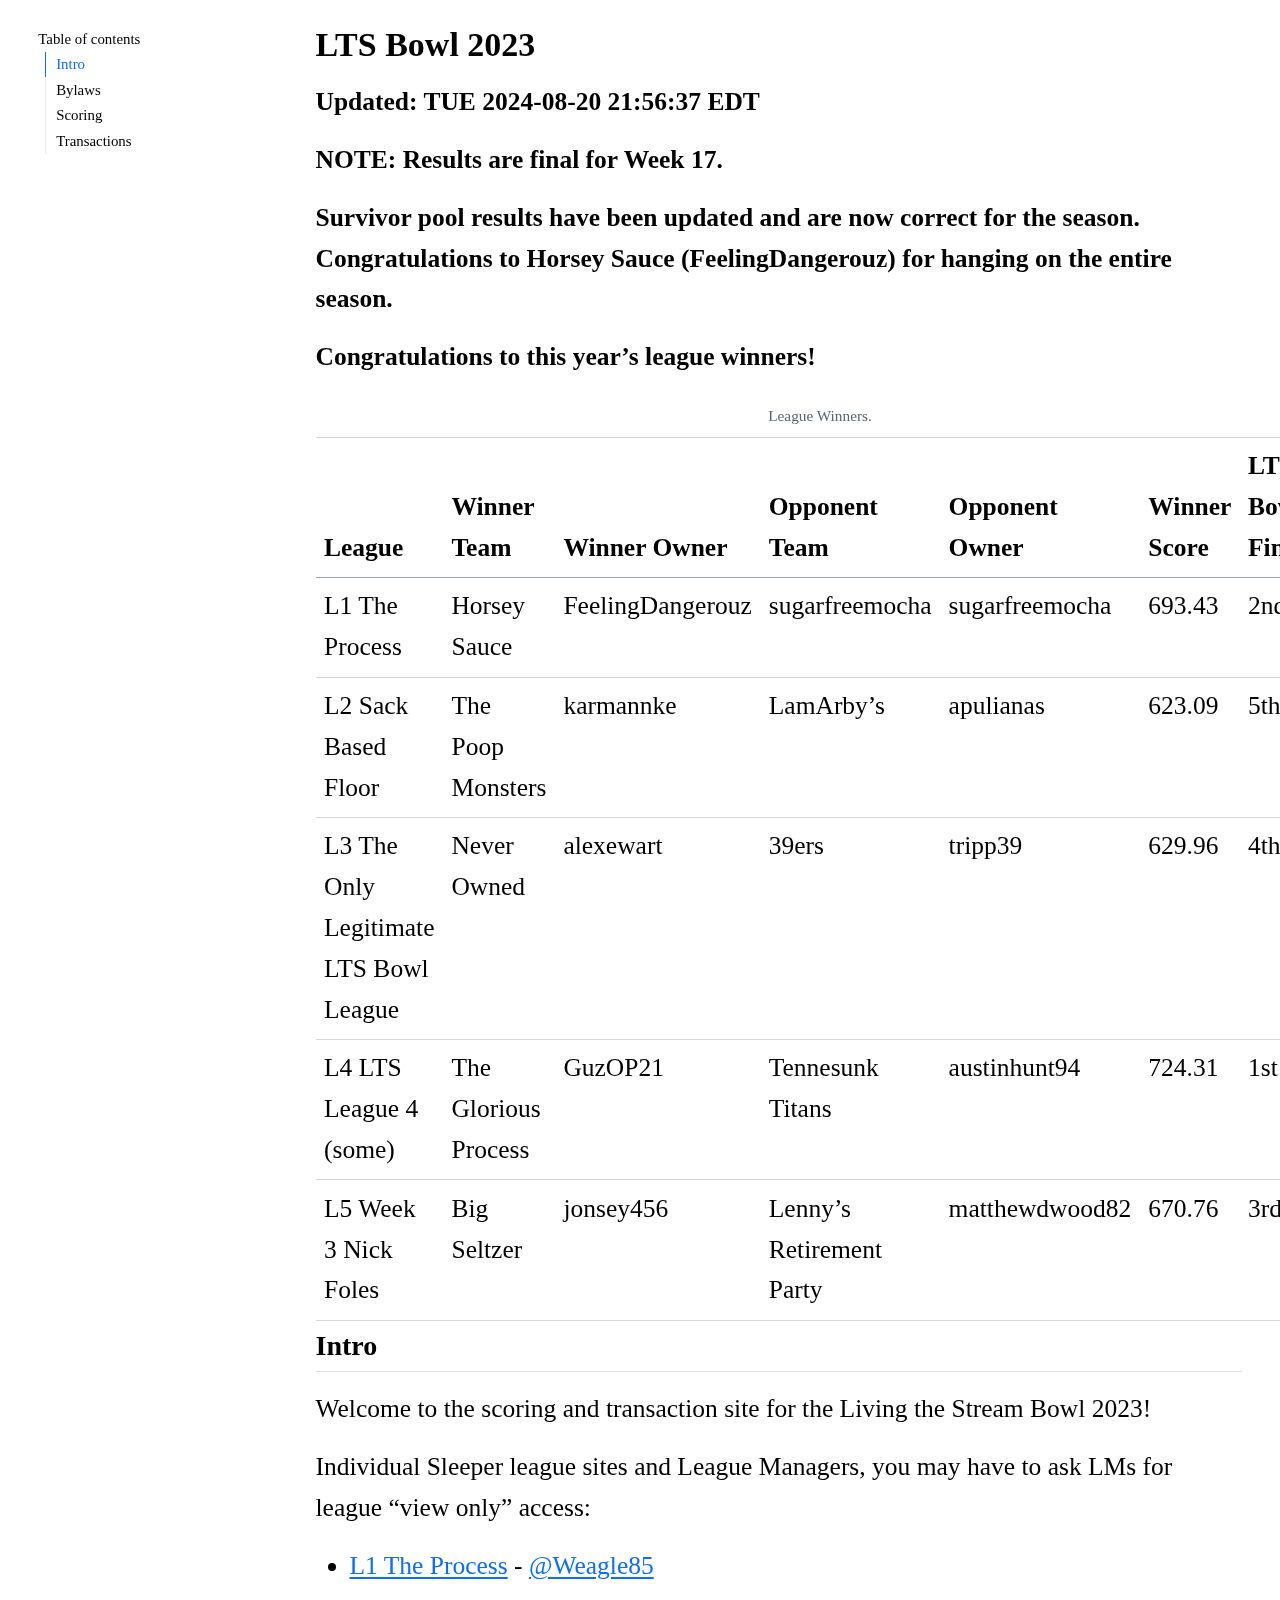
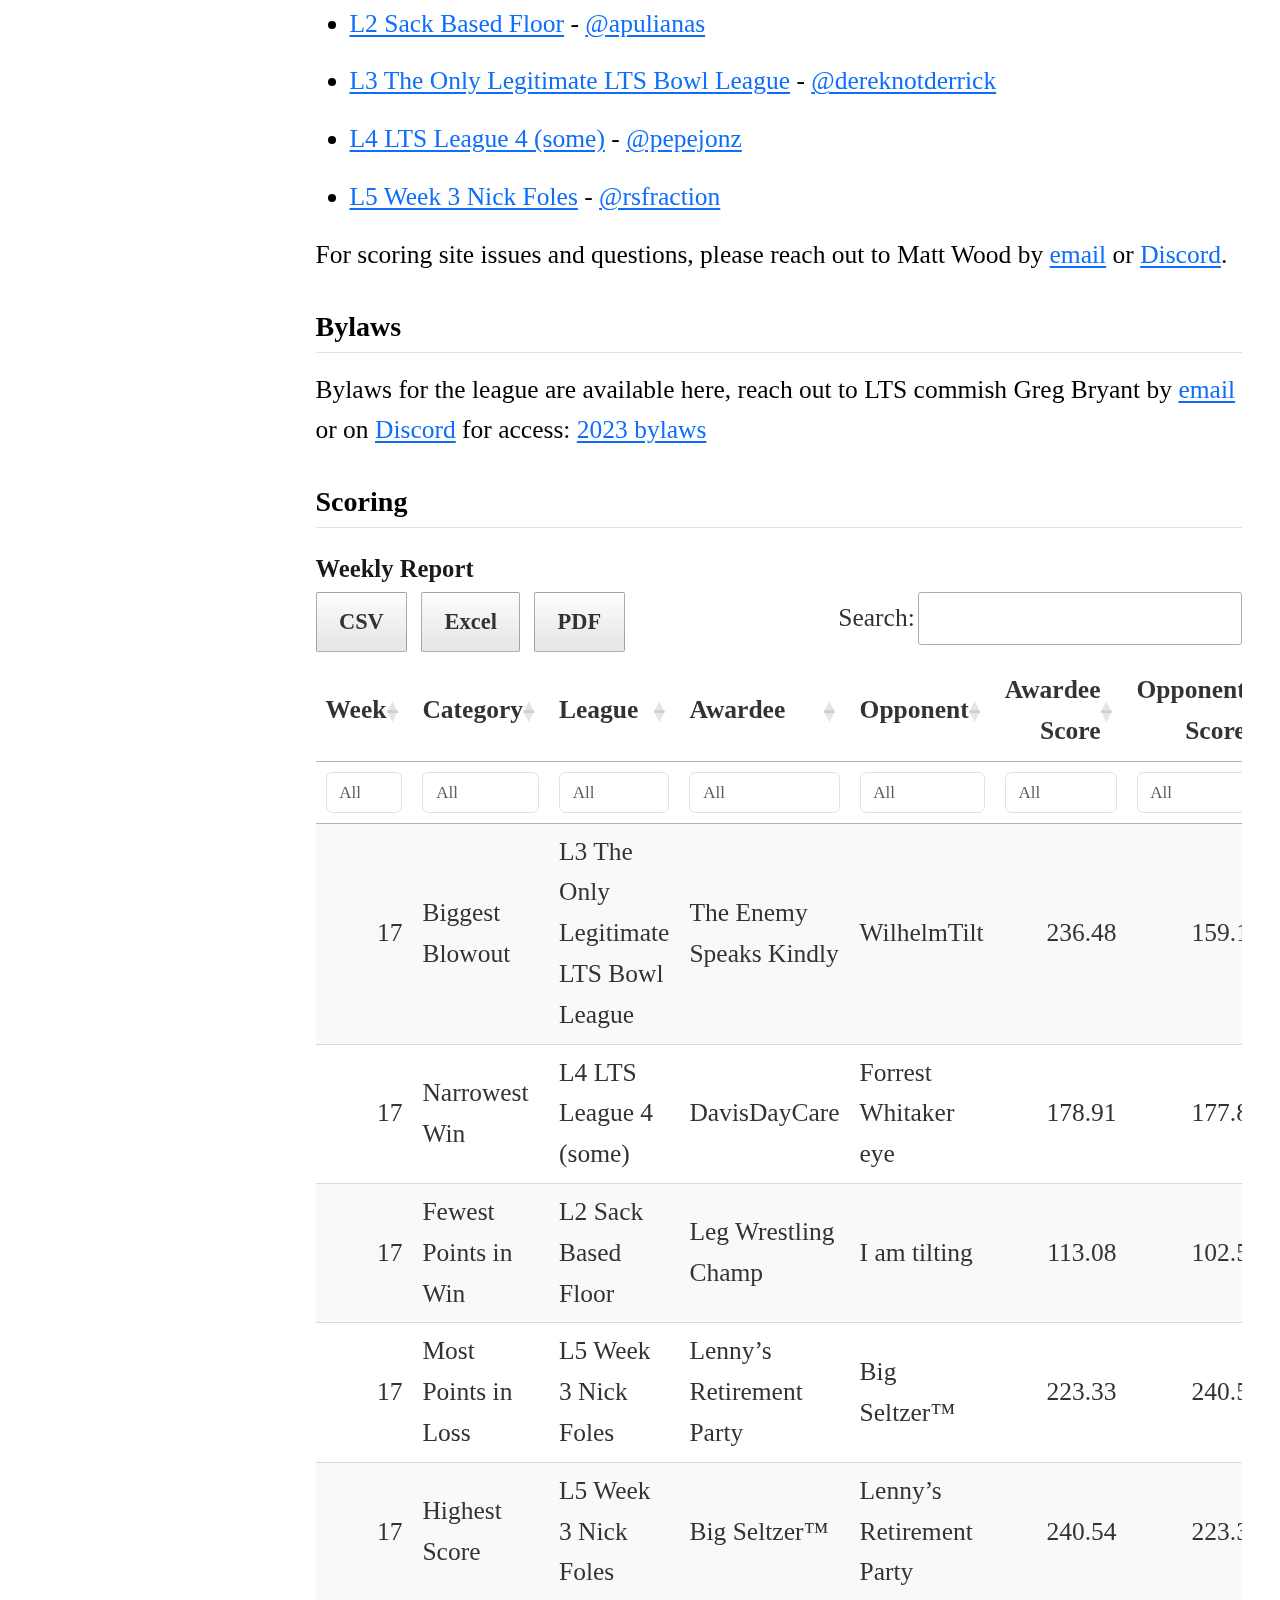
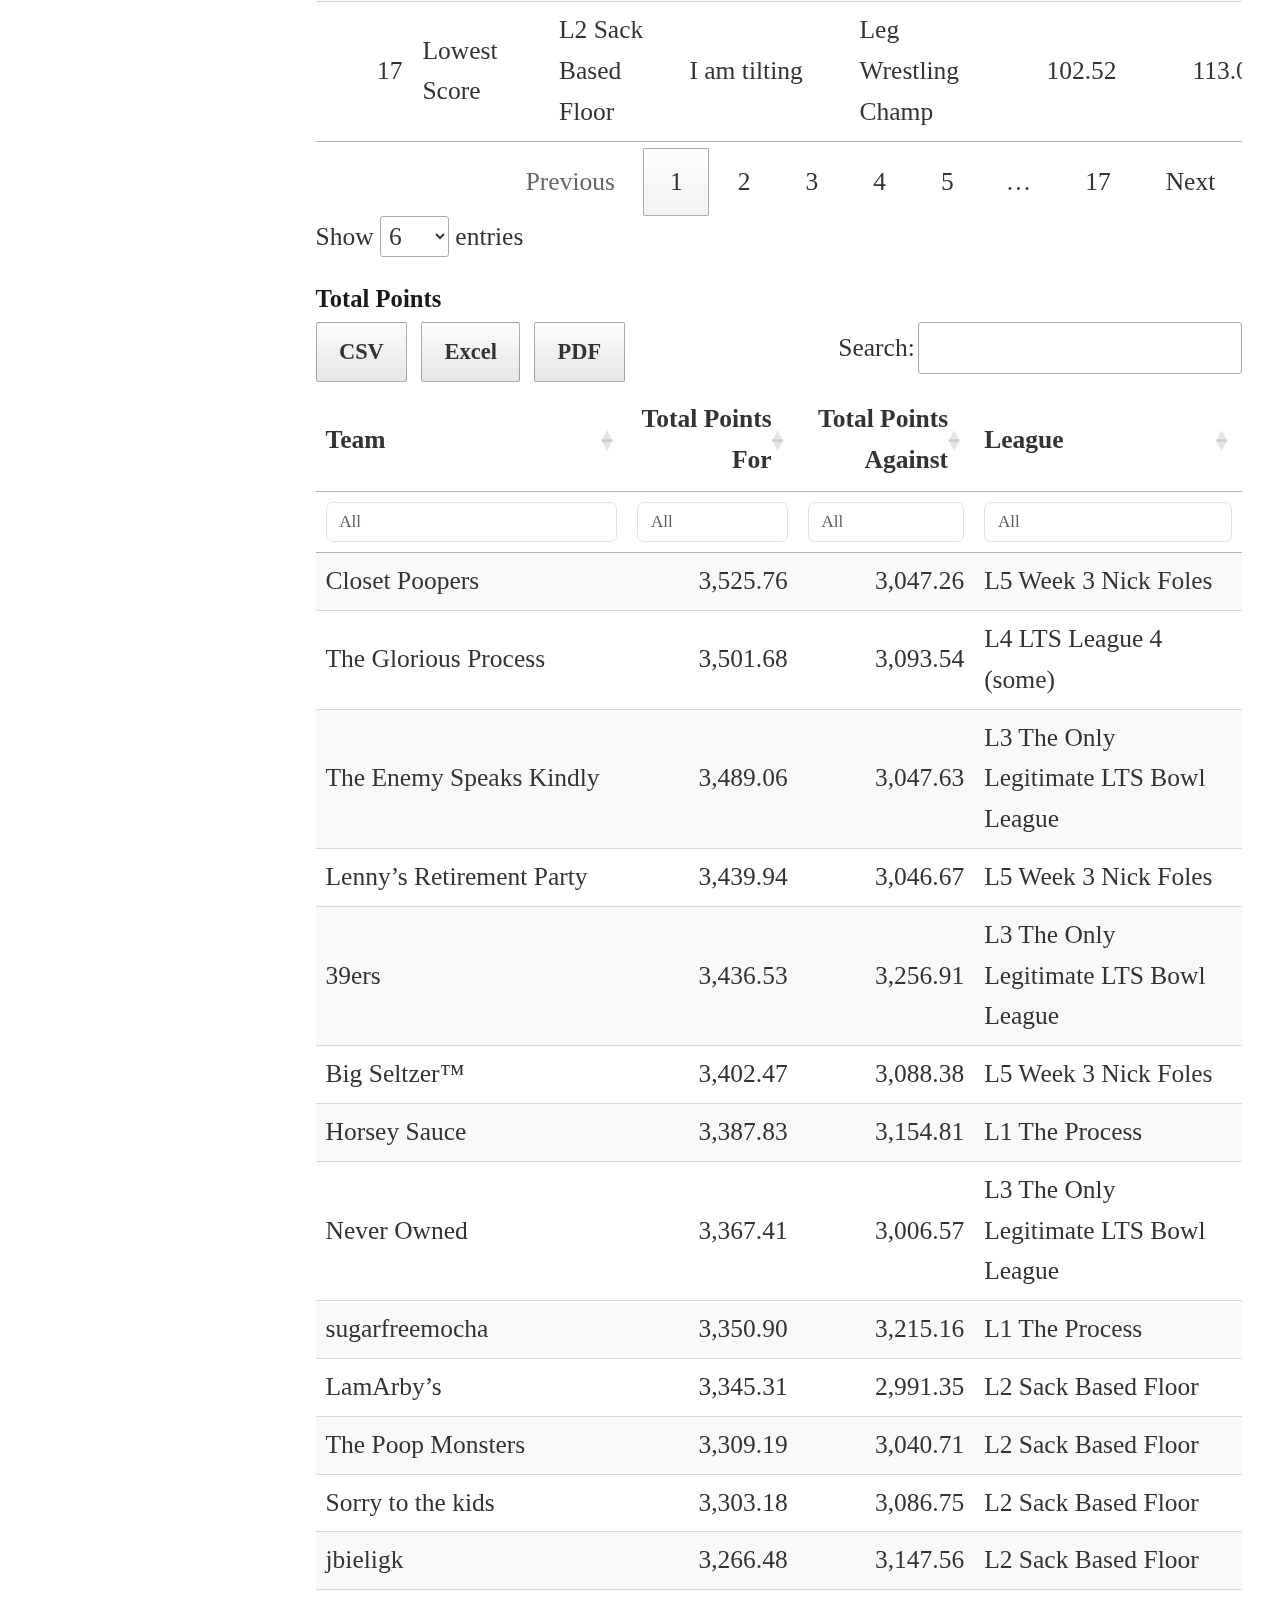
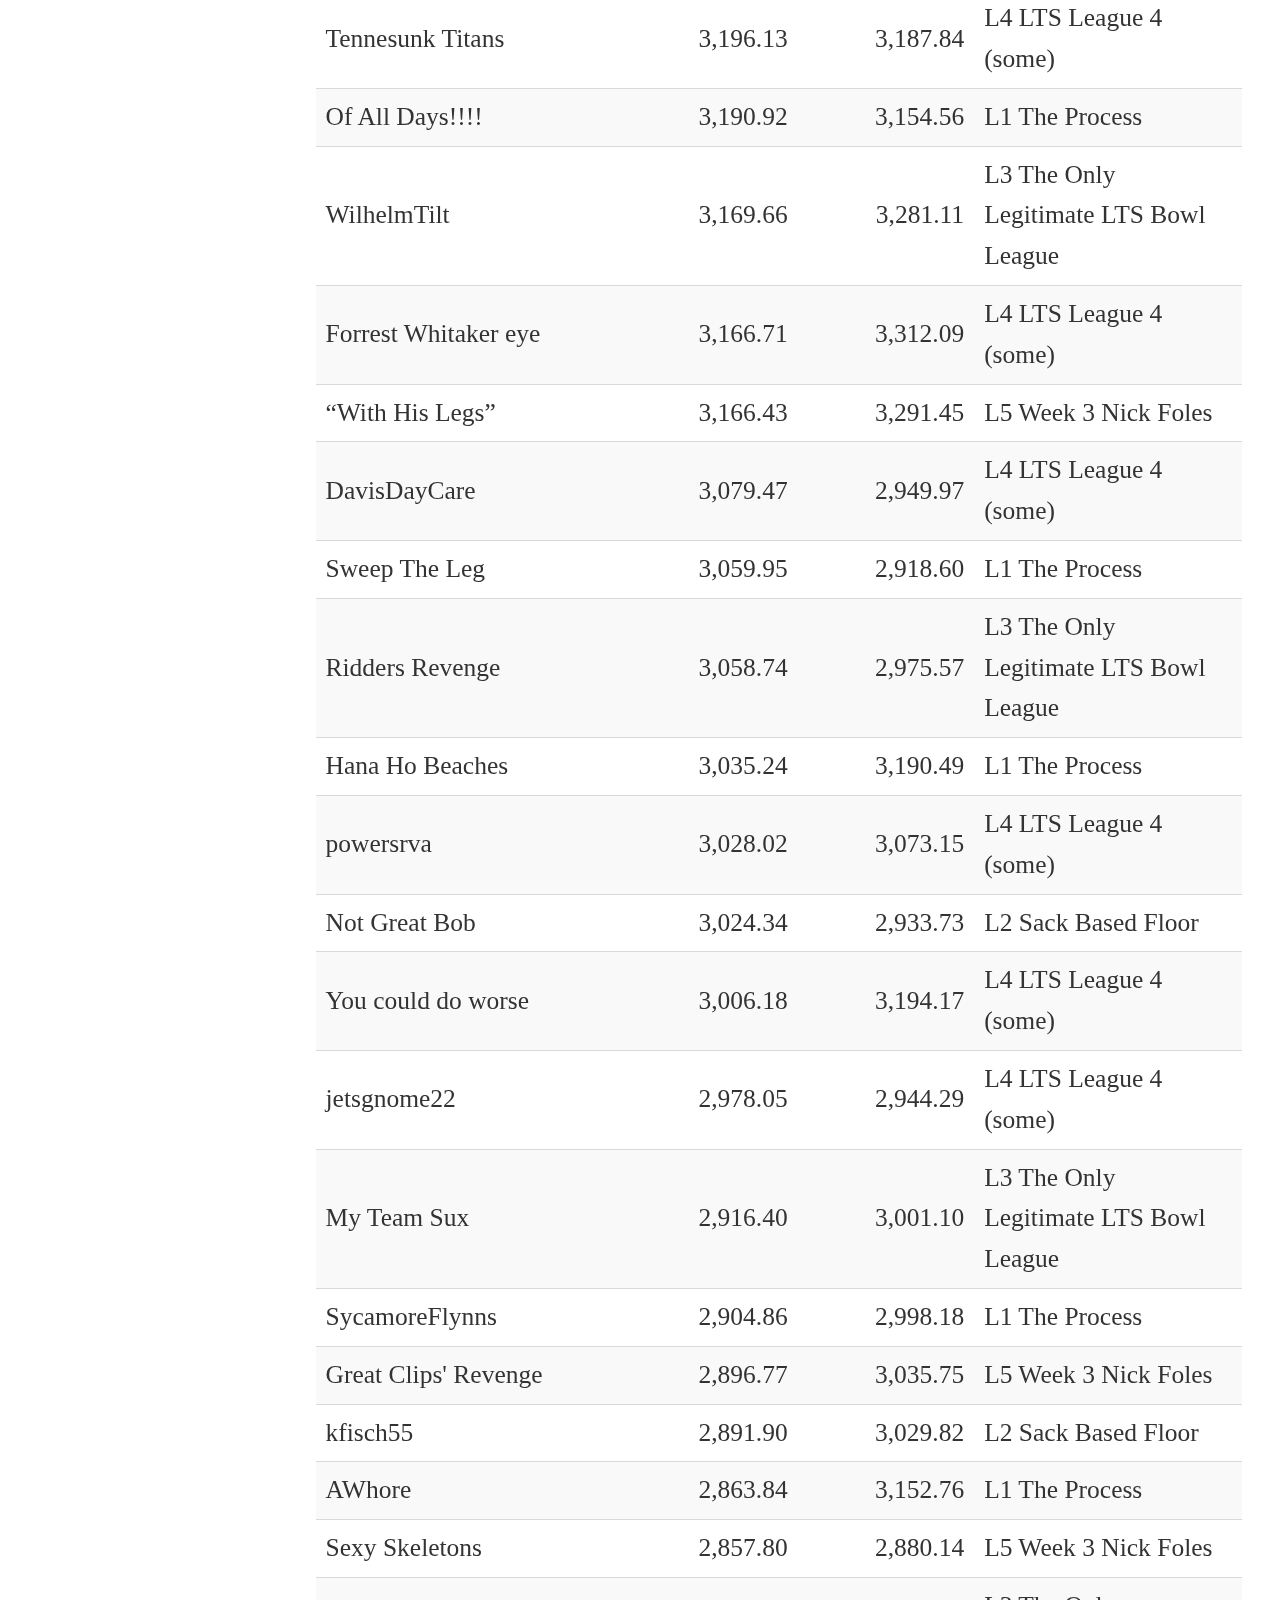
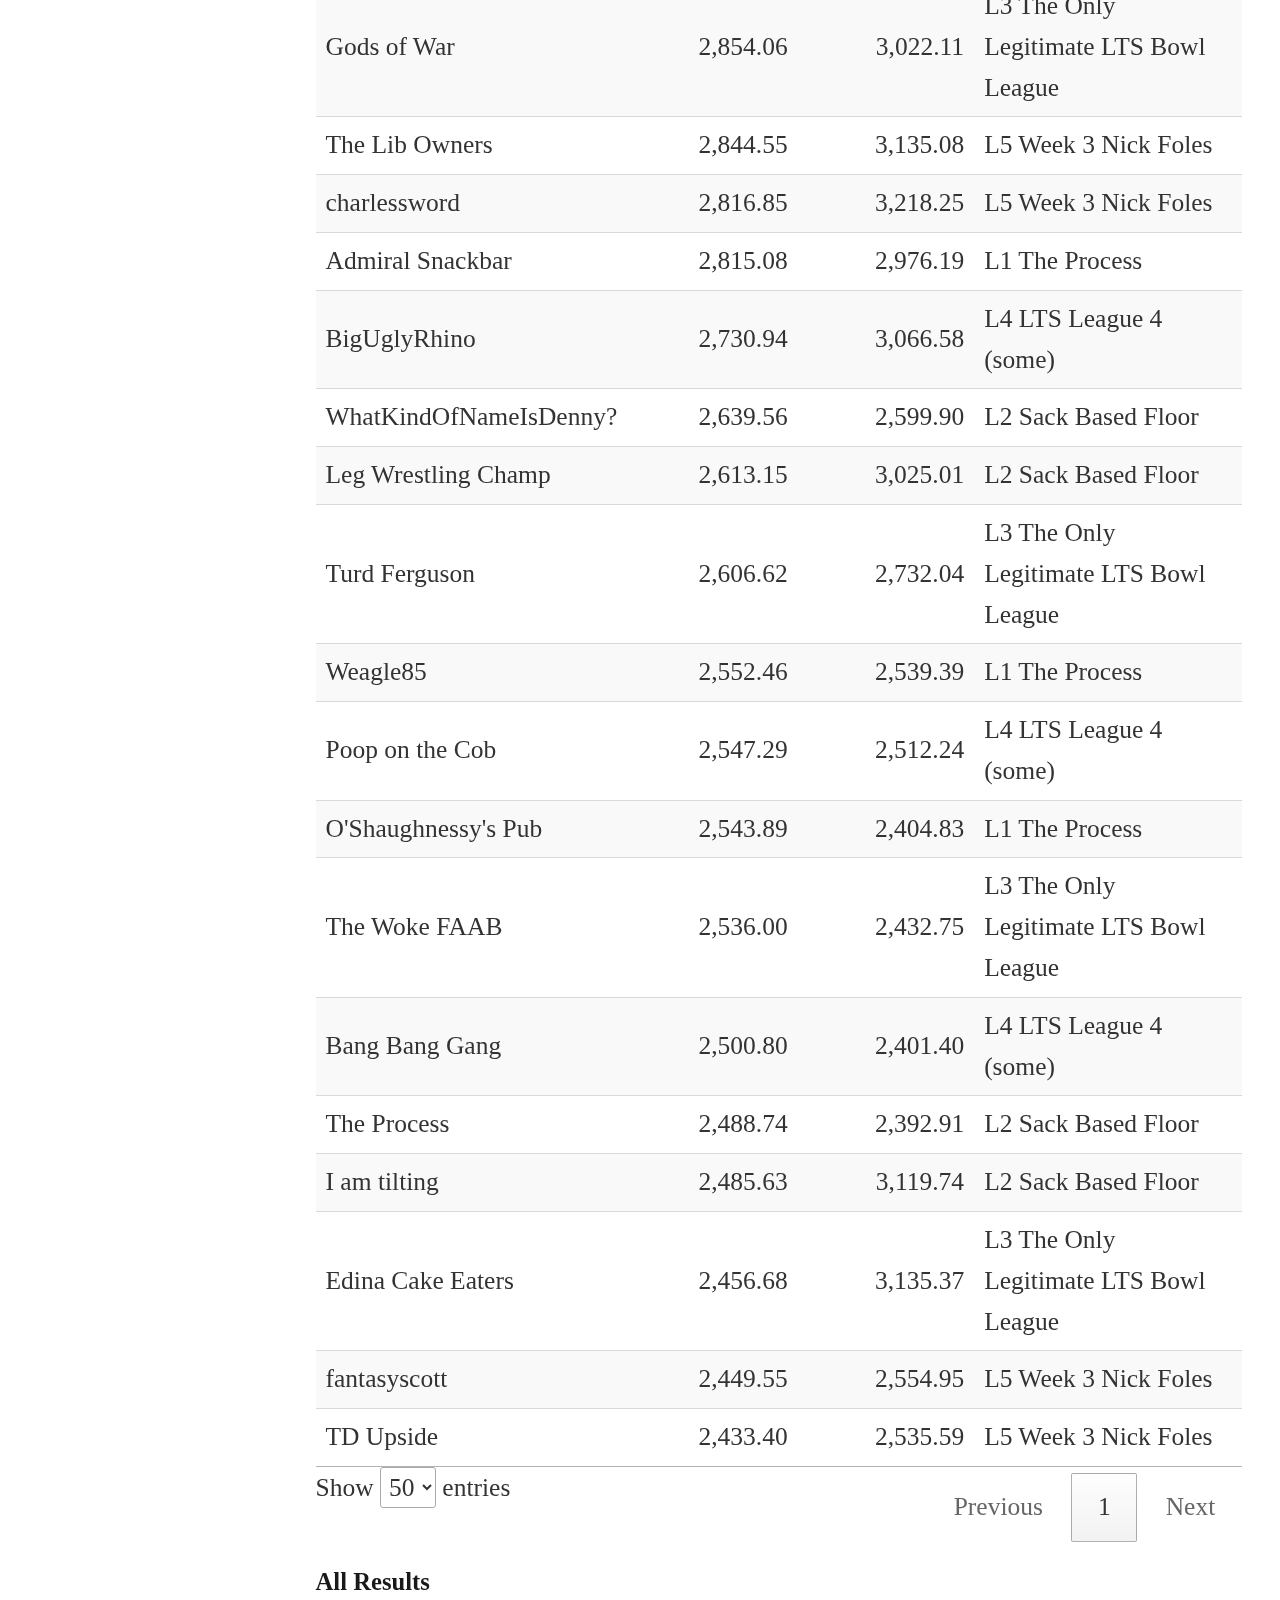
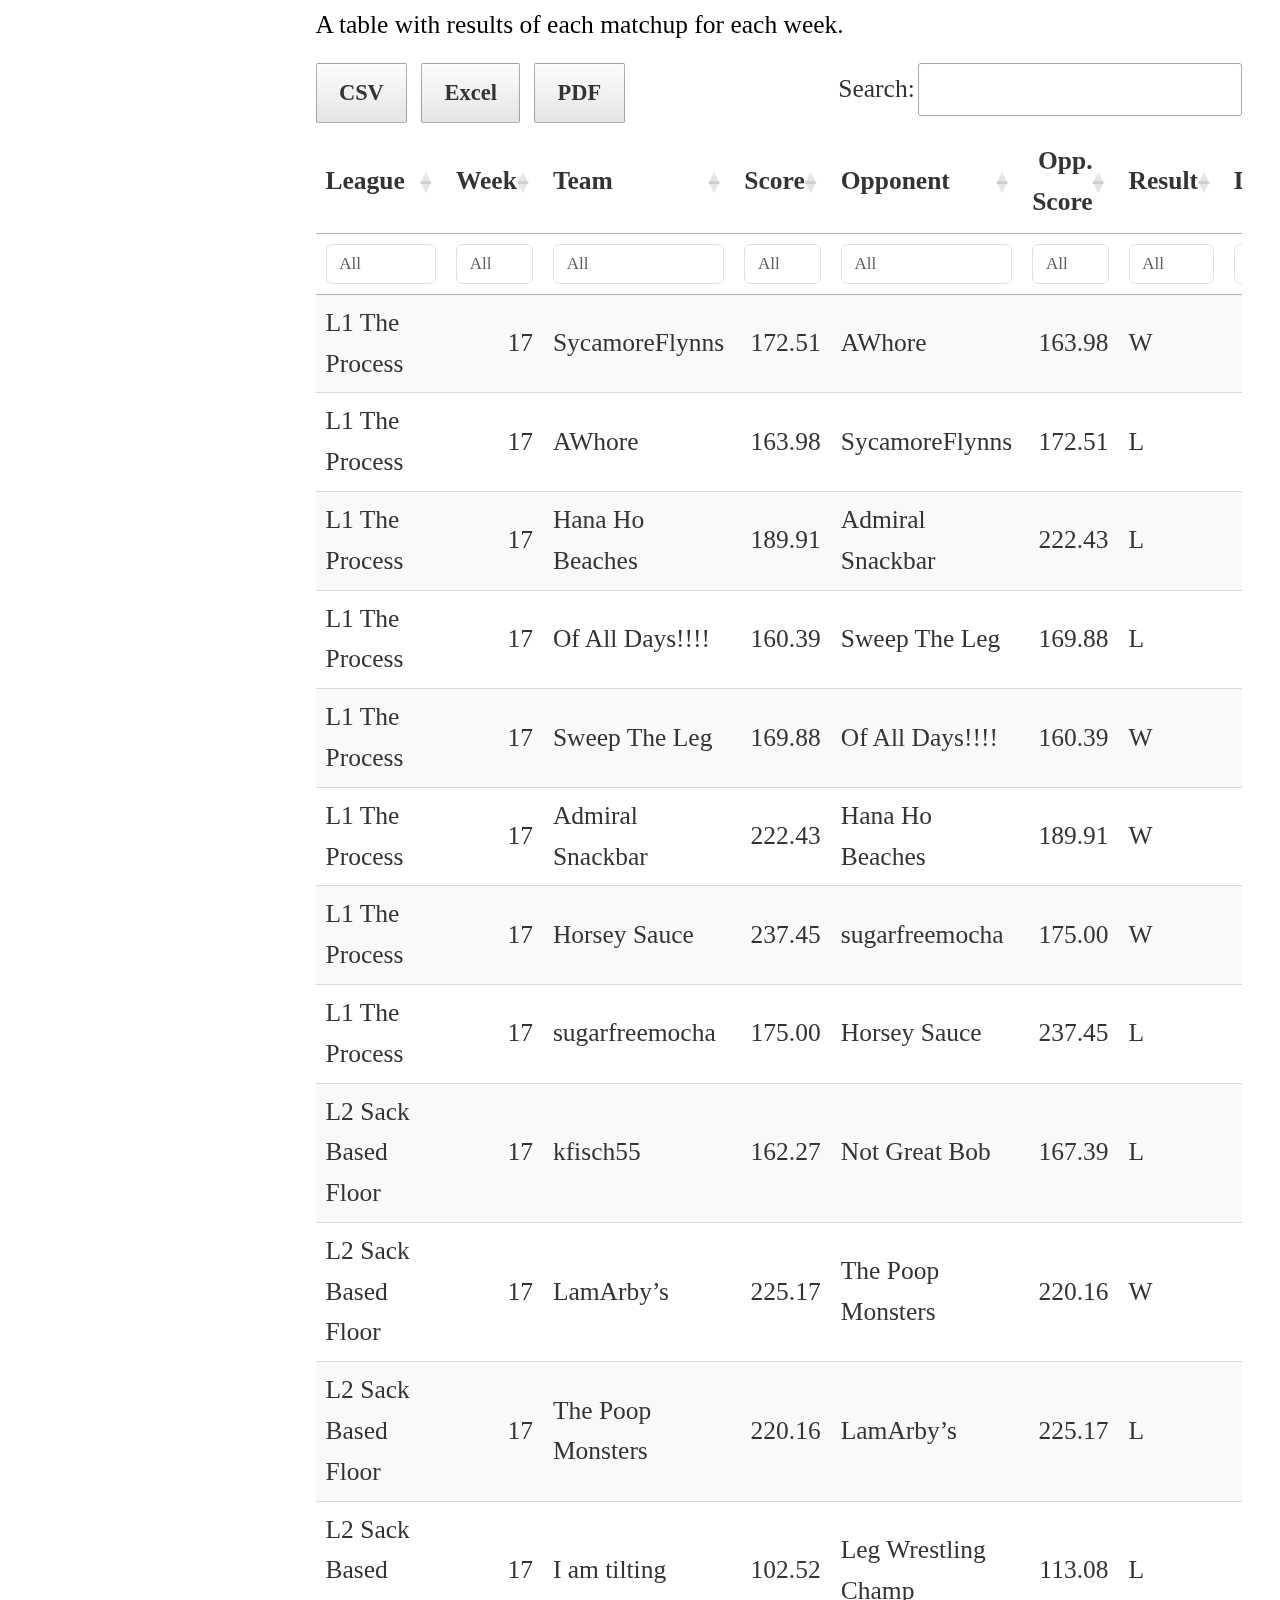
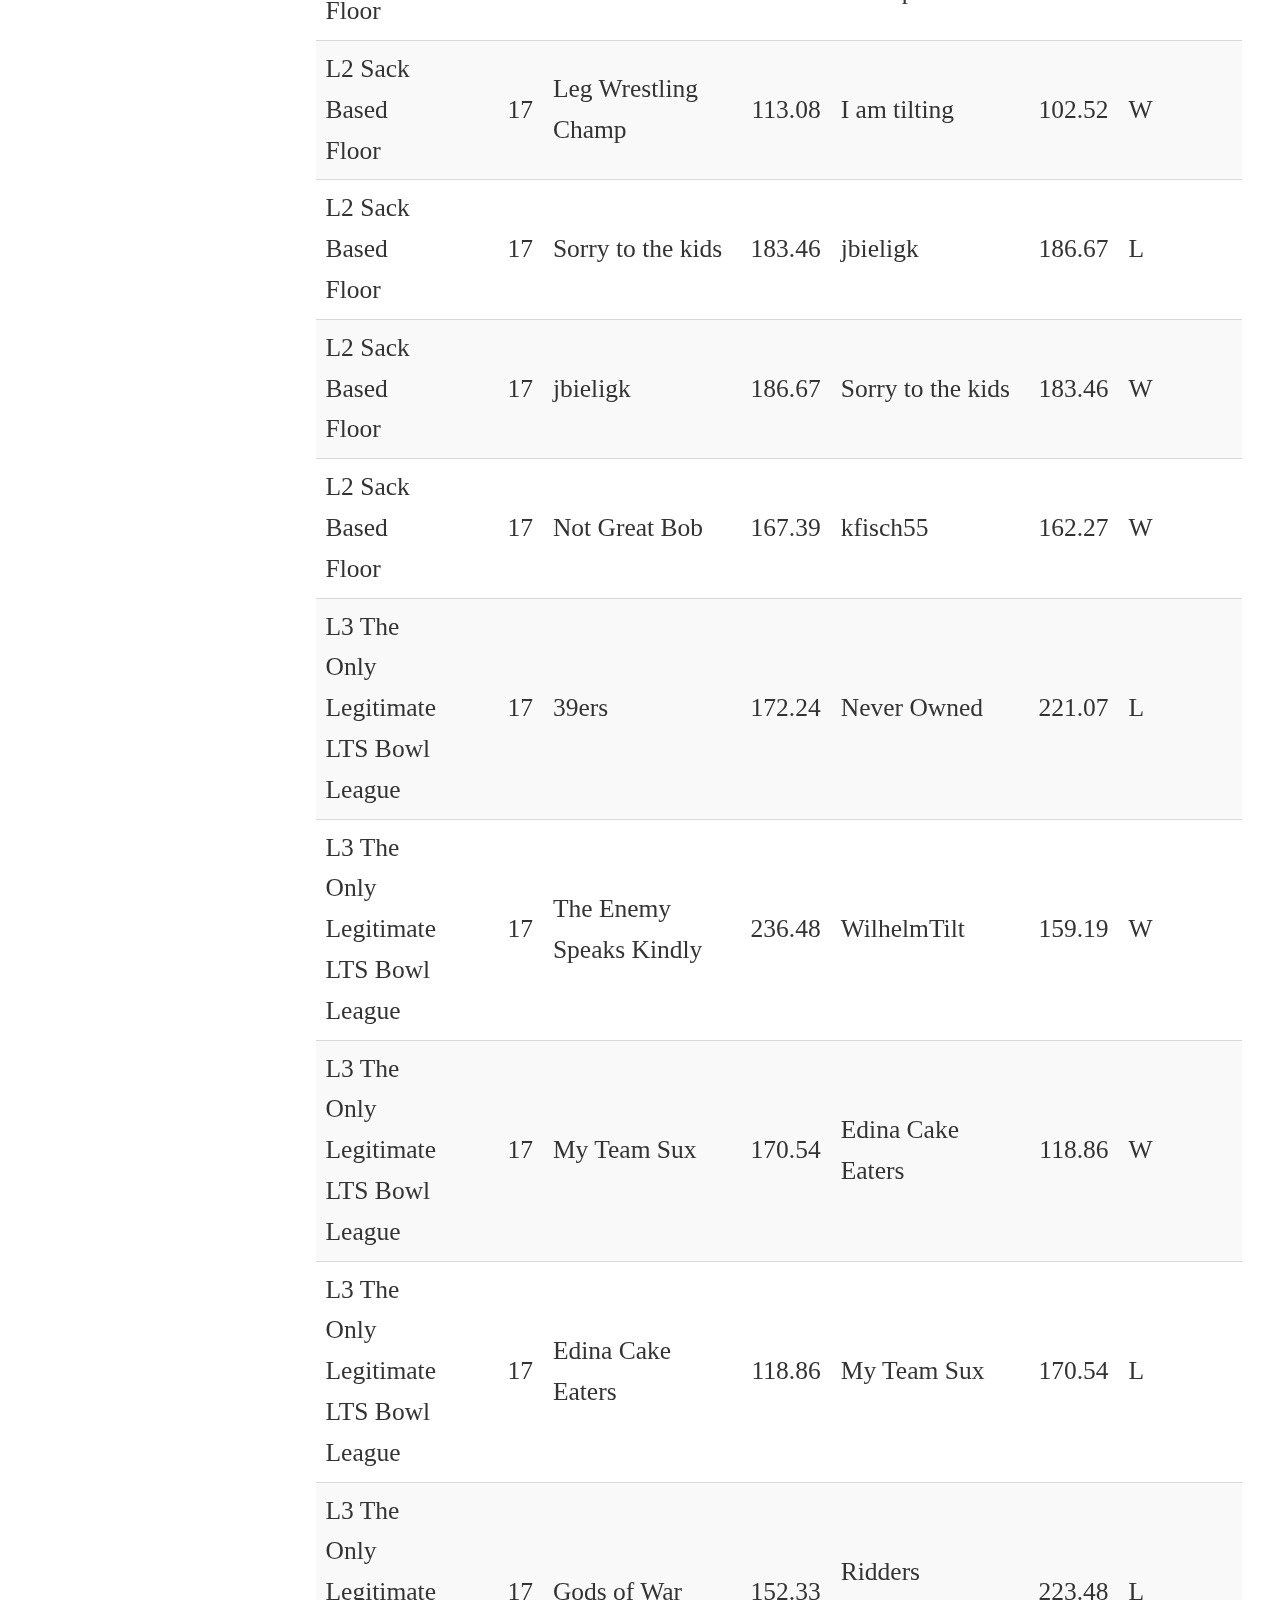
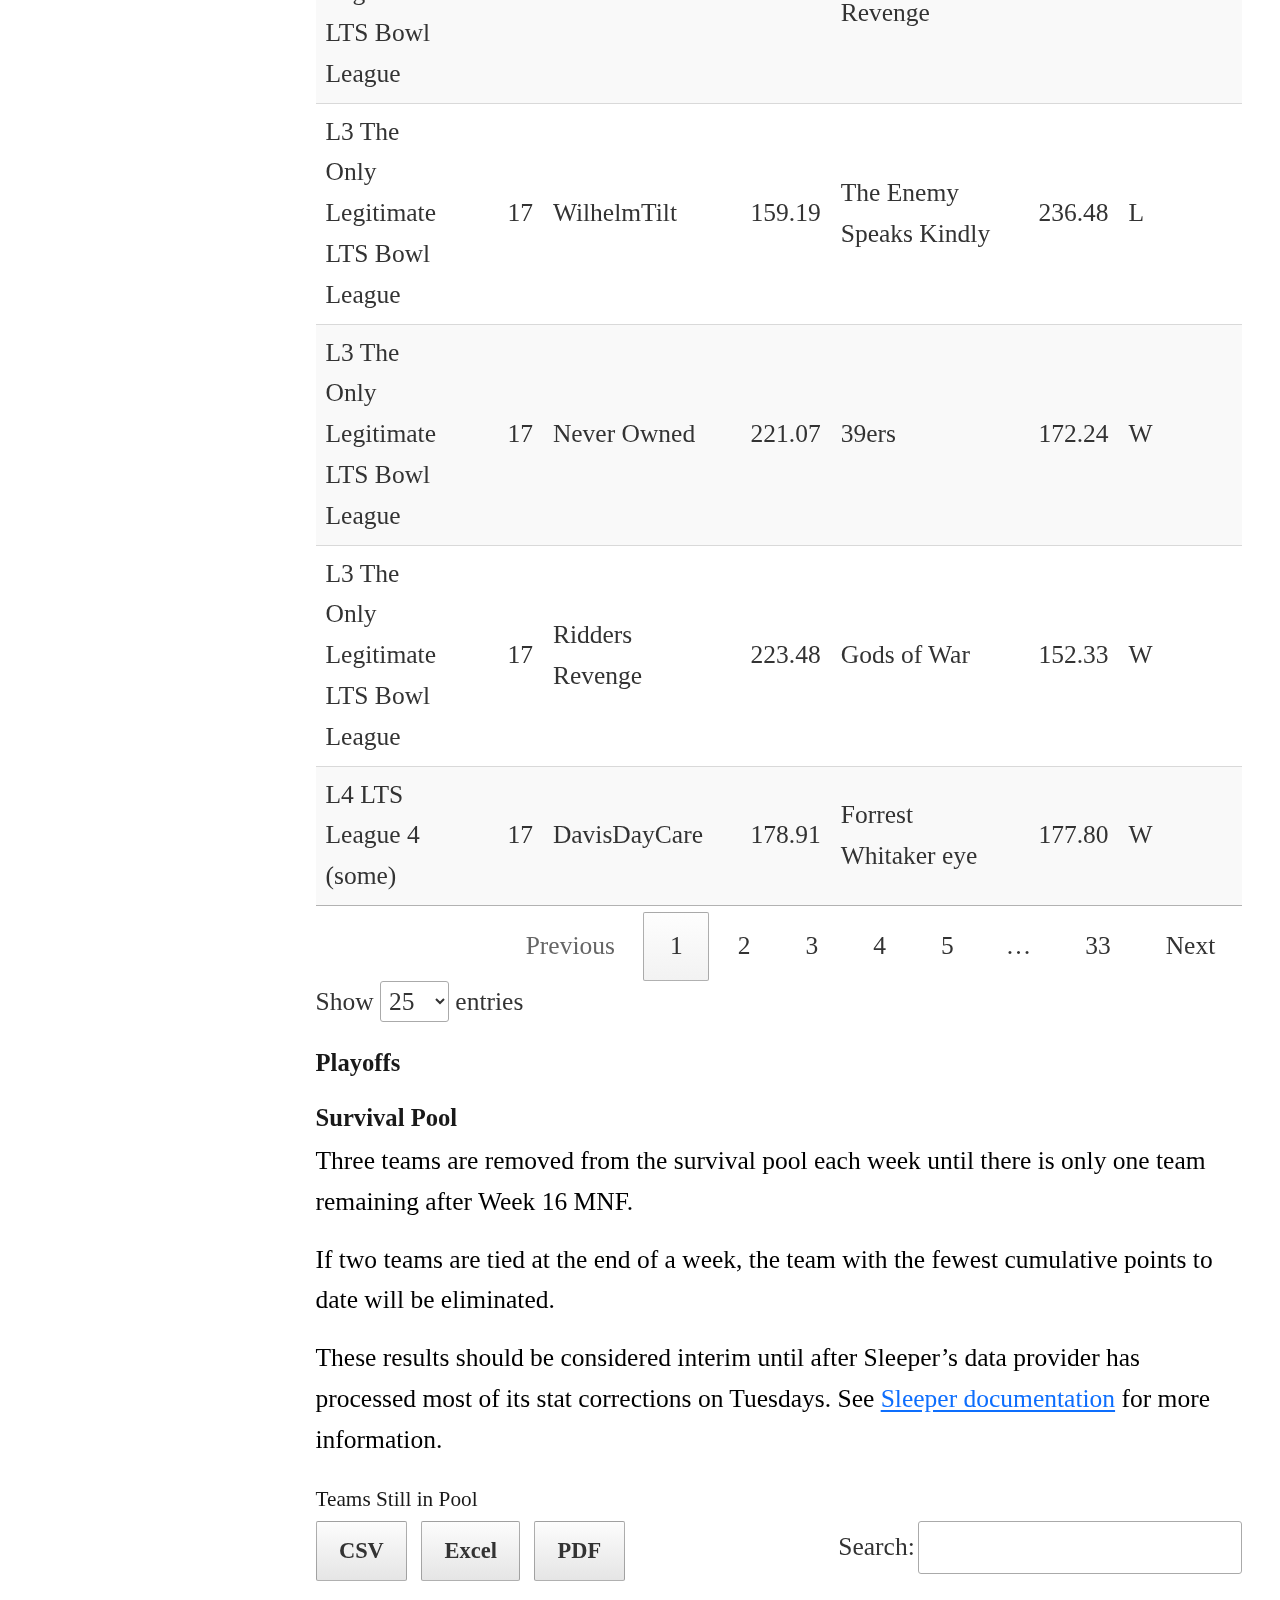
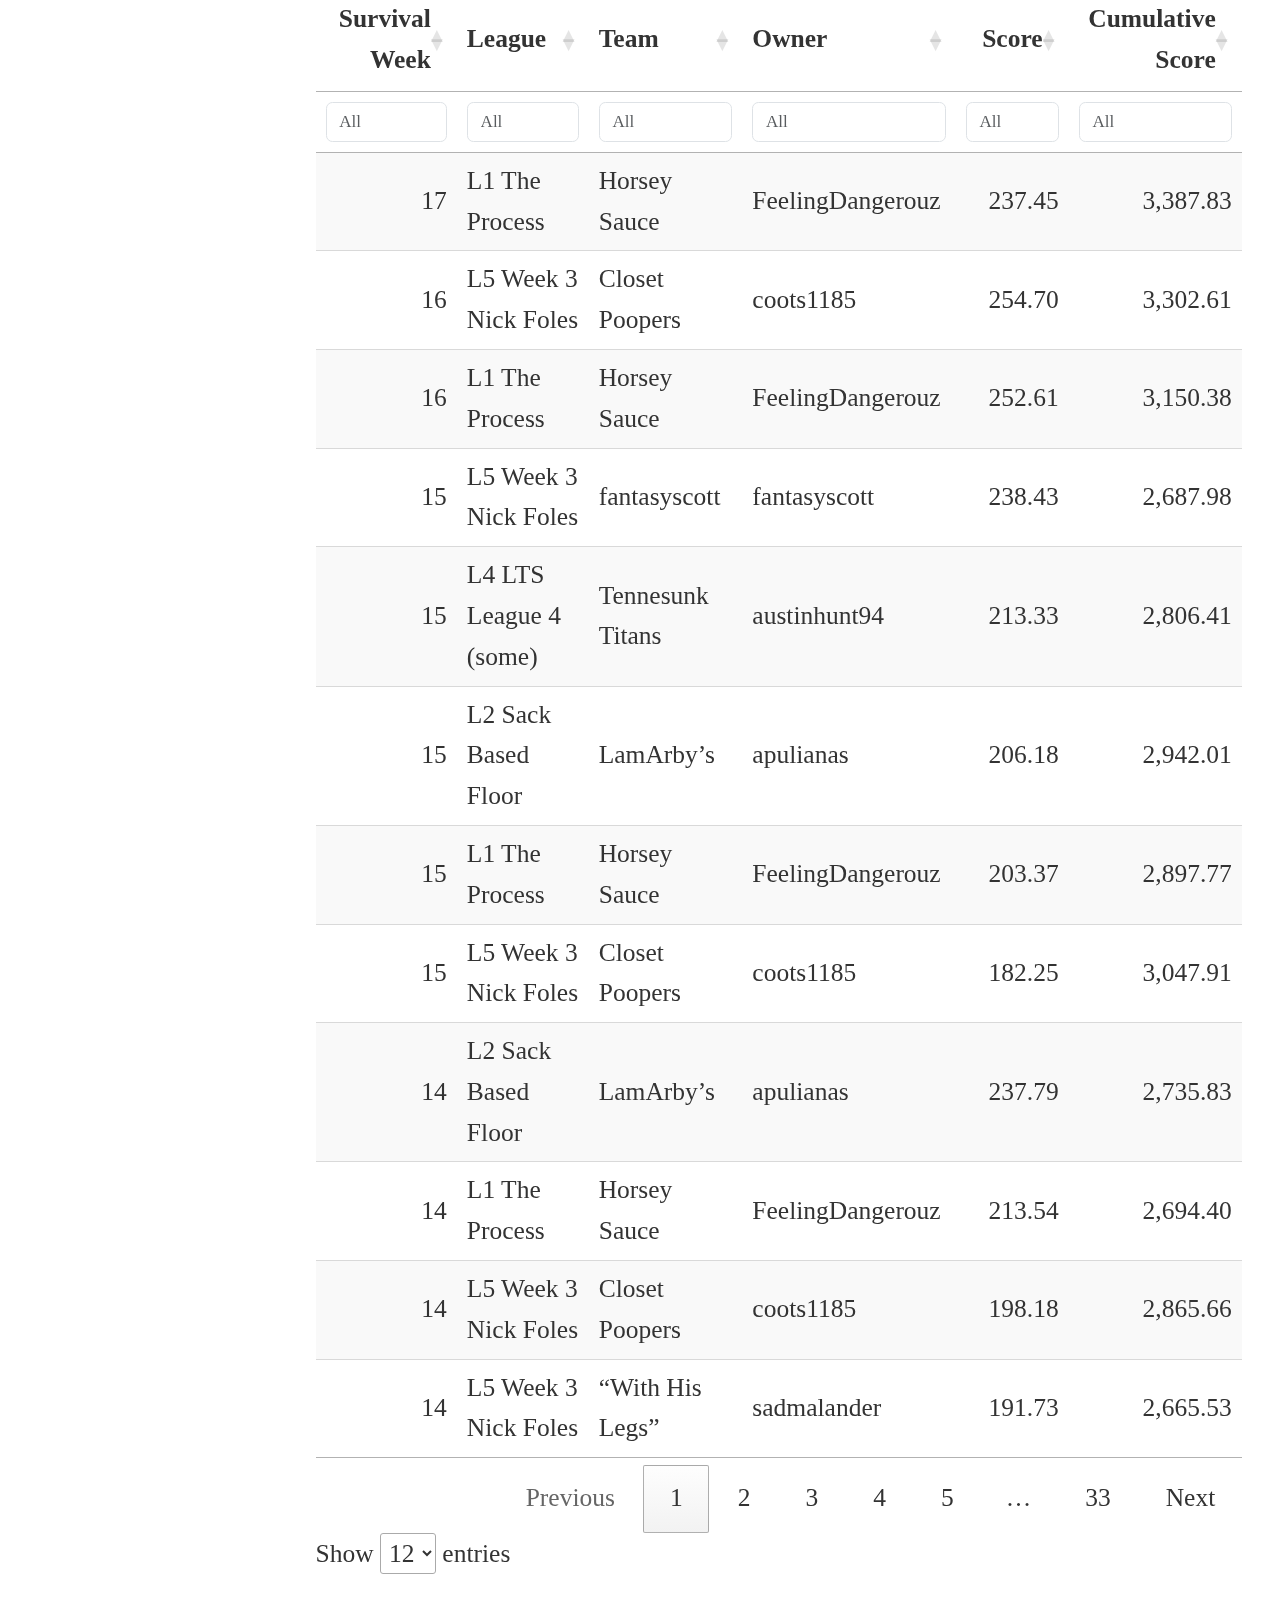
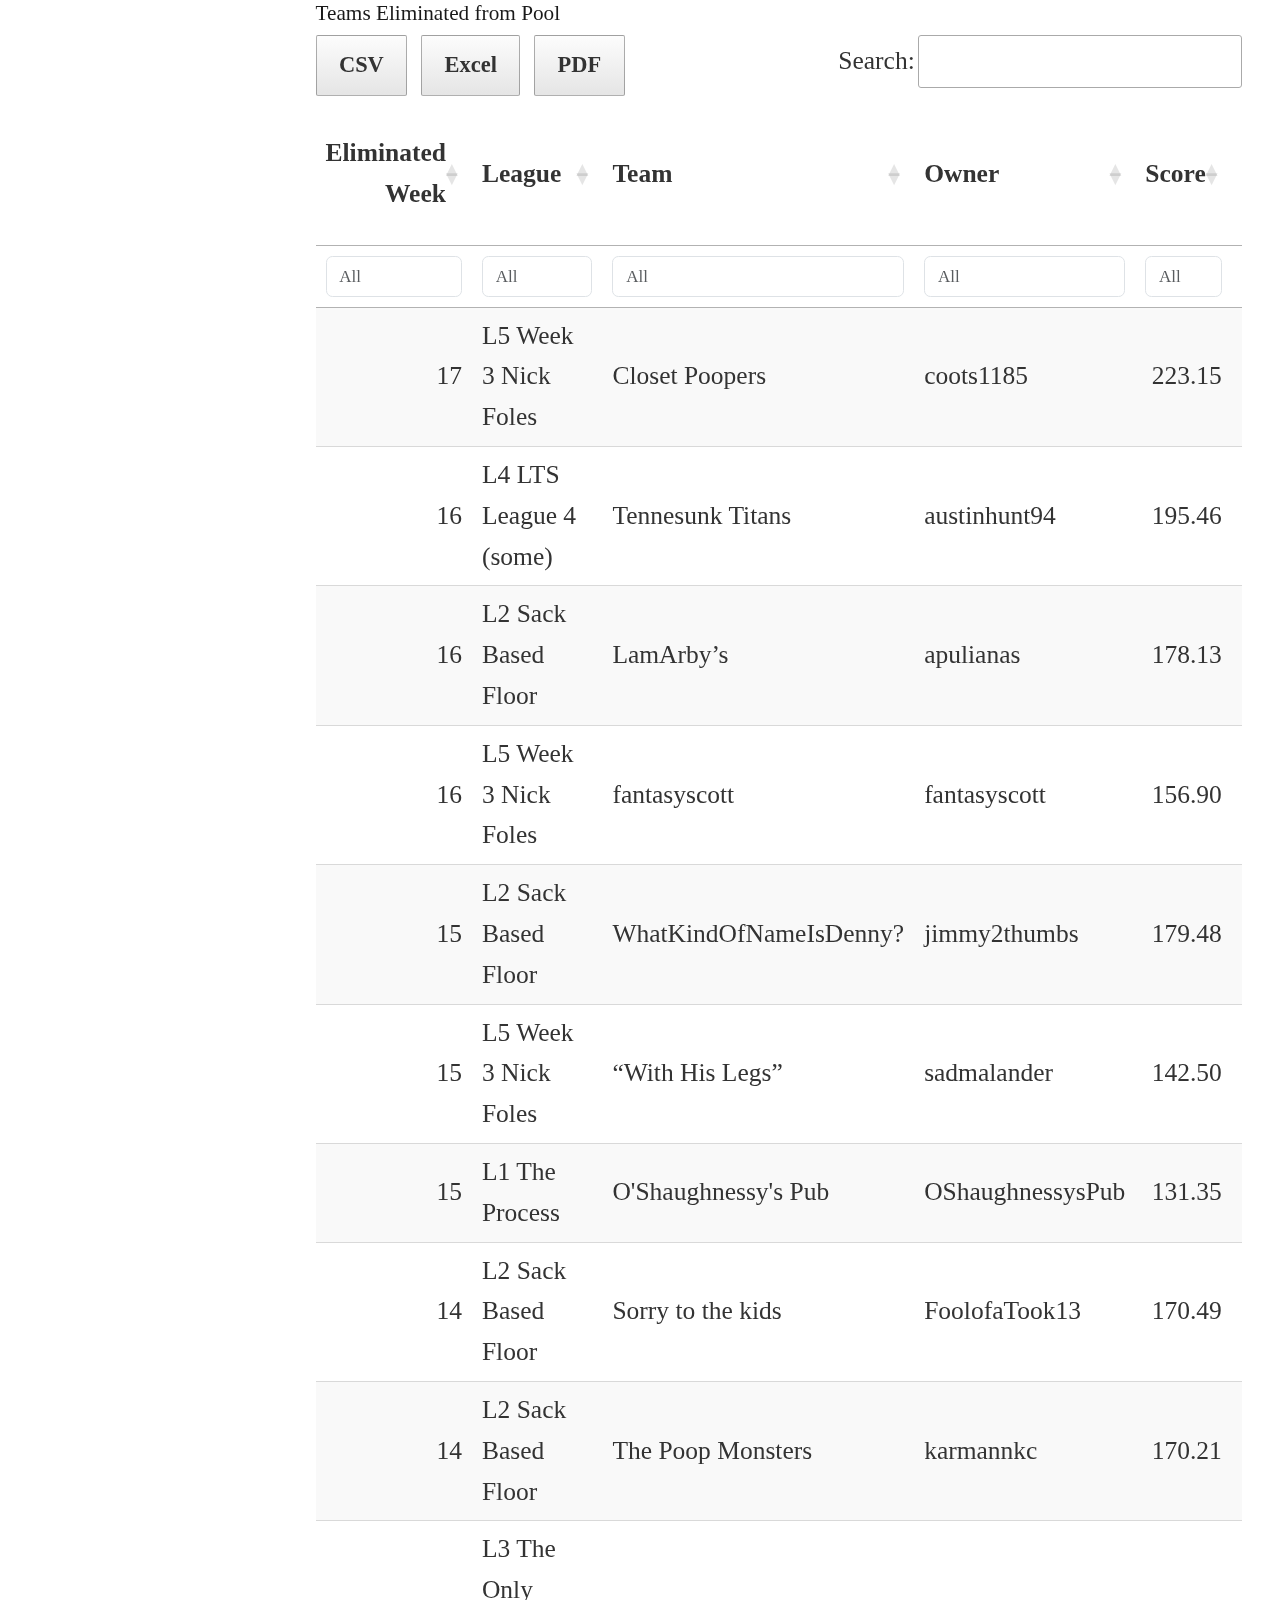
==== commit f18c0cc6: "rendered index.qmd, but style didn't come along" ====
--- a/index.html
+++ b/index.html
@@ -135,7 +135,7 @@
 </header>
 
 
-<p><strong>Updated: TUE 2024-08-20 21:45:02 EDT</strong></p>
+<p><strong>Updated: TUE 2024-08-20 21:56:37 EDT</strong></p>
 <p><strong>NOTE: Results are final for Week 17.</strong></p>
 <p><strong>Survivor pool results have been updated and are now correct for the season. Congratulations to Horsey Sauce (FeelingDangerouz) for hanging on the entire season.</strong></p>
 <p><strong>Congratulations to this year’s league winners!</strong></p>
@@ -232,8 +232,8 @@
 <h3 class="anchored" data-anchor-id="weekly-report">Weekly Report</h3>
 <div class="cell">
 <div class="cell-output-display">
-<div class="datatables html-widget html-fill-item" id="htmlwidget-17b655ced528f9ac5686" style="width:100%;height:auto;"></div>
-<script type="application/json" data-for="htmlwidget-17b655ced528f9ac5686">{"x":{"filter":"top","vertical":false,"filterHTML":"<tr>\n  <td data-type=\"integer\" style=\"vertical-align: top;\">\n    <div class=\"form-group has-feedback\" style=\"margin-bottom: auto;\">\n      <input type=\"search\" placeholder=\"All\" class=\"form-control\" style=\"width: 100%;\"/>\n      <span class=\"glyphicon glyphicon-remove-circle form-control-feedback\"><\/span>\n    <\/div>\n    <div style=\"display: none;position: absolute;width: 200px;opacity: 1\">\n      <div data-min=\"1\" data-max=\"17\"><\/div>\n      <span style=\"float: left;\"><\/span>\n      <span style=\"float: right;\"><\/span>\n    <\/div>\n  <\/td>\n  <td data-type=\"character\" style=\"vertical-align: top;\">\n    <div class=\"form-group has-feedback\" style=\"margin-bottom: auto;\">\n      <input type=\"search\" placeholder=\"All\" class=\"form-control\" style=\"width: 100%;\"/>\n      <span class=\"glyphicon glyphicon-remove-circle form-control-feedback\"><\/span>\n    <\/div>\n  <\/td>\n  <td data-type=\"character\" style=\"vertical-align: top;\">\n    <div class=\"form-group has-feedback\" style=\"margin-bottom: auto;\">\n      <input type=\"search\" placeholder=\"All\" class=\"form-control\" style=\"width: 100%;\"/>\n      <span class=\"glyphicon glyphicon-remove-circle form-control-feedback\"><\/span>\n    <\/div>\n  <\/td>\n  <td data-type=\"character\" style=\"vertical-align: top;\">\n    <div class=\"form-group has-feedback\" style=\"margin-bottom: auto;\">\n      <input type=\"search\" placeholder=\"All\" class=\"form-control\" style=\"width: 100%;\"/>\n      <span class=\"glyphicon glyphicon-remove-circle form-control-feedback\"><\/span>\n    <\/div>\n  <\/td>\n  <td data-type=\"character\" style=\"vertical-align: top;\">\n    <div class=\"form-group has-feedback\" style=\"margin-bottom: auto;\">\n      <input type=\"search\" placeholder=\"All\" class=\"form-control\" style=\"width: 100%;\"/>\n      <span class=\"glyphicon glyphicon-remove-circle form-control-feedback\"><\/span>\n    <\/div>\n  <\/td>\n  <td data-type=\"number\" style=\"vertical-align: top;\">\n    <div class=\"form-group has-feedback\" style=\"margin-bottom: auto;\">\n      <input type=\"search\" placeholder=\"All\" class=\"form-control\" style=\"width: 100%;\"/>\n      <span class=\"glyphicon glyphicon-remove-circle form-control-feedback\"><\/span>\n    <\/div>\n    <div style=\"display: none;position: absolute;width: 200px;opacity: 1\">\n      <div data-min=\"96.99\" data-max=\"283.59\" data-scale=\"2\"><\/div>\n      <span style=\"float: left;\"><\/span>\n      <span style=\"float: right;\"><\/span>\n    <\/div>\n  <\/td>\n  <td data-type=\"number\" style=\"vertical-align: top;\">\n    <div class=\"form-group has-feedback\" style=\"margin-bottom: auto;\">\n      <input type=\"search\" placeholder=\"All\" class=\"form-control\" style=\"width: 100%;\"/>\n      <span class=\"glyphicon glyphicon-remove-circle form-control-feedback\"><\/span>\n    <\/div>\n    <div style=\"display: none;position: absolute;width: 200px;opacity: 1\">\n      <div data-min=\"101.55\" data-max=\"283.59\" data-scale=\"2\"><\/div>\n      <span style=\"float: left;\"><\/span>\n      <span style=\"float: right;\"><\/span>\n    <\/div>\n  <\/td>\n  <td data-type=\"number\" style=\"vertical-align: top;\">\n    <div class=\"form-group has-feedback\" style=\"margin-bottom: auto;\">\n      <input type=\"search\" placeholder=\"All\" class=\"form-control\" style=\"width: 100%;\"/>\n      <span class=\"glyphicon glyphicon-remove-circle form-control-feedback\"><\/span>\n    <\/div>\n    <div style=\"display: none;position: absolute;width: 200px;opacity: 1\">\n      <div data-min=\"0.02000000000001\" data-max=\"120.56\" data-scale=\"15\"><\/div>\n      <span style=\"float: left;\"><\/span>\n      <span style=\"float: right;\"><\/span>\n    <\/div>\n  <\/td>\n<\/tr>","extensions":["Buttons"],"data":[[17,17,17,17,17,17,16,16,16,16,16,16,15,15,15,15,15,15,14,14,14,14,14,14,13,13,13,13,13,13,12,12,12,12,12,12,11,11,11,11,11,11,10,10,10,10,10,10,9,9,9,9,9,9,8,8,8,8,8,8,7,7,7,7,7,7,6,6,6,6,6,6,5,5,5,5,5,5,4,4,4,4,4,4,3,3,3,3,3,3,2,2,2,2,2,2,1,1,1,1,1,1],["Biggest Blowout","Narrowest Win","Fewest Points in Win","Most Points in Loss","Highest Score","Lowest Score","Biggest Blowout","Narrowest Win","Fewest Points in Win","Most Points in Loss","Highest Score","Lowest Score","Biggest Blowout","Narrowest Win","Fewest Points in Win","Most Points in Loss","Highest Score","Lowest Score","Biggest Blowout","Narrowest Win","Fewest Points in Win","Most Points in Loss","Highest Score","Lowest Score","Biggest Blowout","Narrowest Win","Fewest Points in Win","Most Points in Loss","Highest Score","Lowest Score","Biggest Blowout","Narrowest Win","Fewest Points in Win","Most Points in Loss","Highest Score","Lowest Score","Biggest Blowout","Narrowest Win","Fewest Points in Win","Most Points in Loss","Highest Score","Lowest Score","Biggest Blowout","Narrowest Win","Fewest Points in Win","Most Points in Loss","Highest Score","Lowest Score","Biggest Blowout","Narrowest Win","Fewest Points in Win","Most Points in Loss","Highest Score","Lowest Score","Biggest Blowout","Narrowest Win","Fewest Points in Win","Most Points in Loss","Highest Score","Lowest Score","Biggest Blowout","Narrowest Win","Fewest Points in Win","Most Points in Loss","Highest Score","Lowest Score","Biggest Blowout","Narrowest Win","Fewest Points in Win","Most Points in Loss","Highest Score","Lowest Score","Biggest Blowout","Narrowest Win","Fewest Points in Win","Most Points in Loss","Highest Score","Lowest Score","Biggest Blowout","Narrowest Win","Fewest Points in Win","Most Points in Loss","Highest Score","Lowest Score","Biggest Blowout","Narrowest Win","Fewest Points in Win","Most Points in Loss","Highest Score","Lowest Score","Biggest Blowout","Narrowest Win","Fewest Points in Win","Most Points in Loss","Highest Score","Lowest Score","Biggest Blowout","Narrowest Win","Fewest Points in Win","Most Points in Loss","Highest Score","Lowest Score"],["L3 The Only Legitimate LTS Bowl League","L4 LTS League 4 (some)","L2 Sack Based Floor","L5 Week 3 Nick Foles","L5 Week 3 Nick Foles","L2 Sack Based Floor","L3 The Only Legitimate LTS Bowl League","L2 Sack Based Floor","L2 Sack Based Floor","L4 LTS League 4 (some)","L4 LTS League 4 (some)","L1 The Process","L2 Sack Based Floor","L2 Sack Based Floor","L3 The Only Legitimate LTS Bowl League","L4 LTS League 4 (some)","L4 LTS League 4 (some)","L2 Sack Based Floor","L2 Sack Based Floor","L5 Week 3 Nick Foles","L4 LTS League 4 (some)","L2 Sack Based Floor","L2 Sack Based Floor","L2 Sack Based Floor","L5 Week 3 Nick Foles","L3 The Only Legitimate LTS Bowl League","L4 LTS League 4 (some)","L5 Week 3 Nick Foles","L5 Week 3 Nick Foles","L2 Sack Based Floor","L2 Sack Based Floor","L3 The Only Legitimate LTS Bowl League","L4 LTS League 4 (some)","L5 Week 3 Nick Foles","L5 Week 3 Nick Foles","L2 Sack Based Floor","L4 LTS League 4 (some)","L3 The Only Legitimate LTS Bowl League","L5 Week 3 Nick Foles","L5 Week 3 Nick Foles","L5 Week 3 Nick Foles","L3 The Only Legitimate LTS Bowl League","L3 The Only Legitimate LTS Bowl League","L2 Sack Based Floor","L1 The Process","L3 The Only Legitimate LTS Bowl League","L3 The Only Legitimate LTS Bowl League","L1 The Process","L4 LTS League 4 (some)","L1 The Process","L5 Week 3 Nick Foles","L5 Week 3 Nick Foles","L5 Week 3 Nick Foles","L3 The Only Legitimate LTS Bowl League","L3 The Only Legitimate LTS Bowl League","L2 Sack Based Floor","L3 The Only Legitimate LTS Bowl League","L3 The Only Legitimate LTS Bowl League","L3 The Only Legitimate LTS Bowl League","L2 Sack Based Floor","L2 Sack Based Floor","L5 Week 3 Nick Foles","L4 LTS League 4 (some)","L2 Sack Based Floor","L2 Sack Based Floor","L2 Sack Based Floor","L1 The Process","L2 Sack Based Floor","L4 LTS League 4 (some)","L4 LTS League 4 (some)","L4 LTS League 4 (some)","L1 The Process","L3 The Only Legitimate LTS Bowl League","L3 The Only Legitimate LTS Bowl League","L1 The Process","L4 LTS League 4 (some)","L4 LTS League 4 (some)","L3 The Only Legitimate LTS Bowl League","L5 Week 3 Nick Foles","L1 The Process","L5 Week 3 Nick Foles","L5 Week 3 Nick Foles","L5 Week 3 Nick Foles","L3 The Only Legitimate LTS Bowl League","L4 LTS League 4 (some)","L3 The Only Legitimate LTS Bowl League","L5 Week 3 Nick Foles","L4 LTS League 4 (some)","L4 LTS League 4 (some)","L2 Sack Based Floor","L2 Sack Based Floor","L5 Week 3 Nick Foles","L2 Sack Based Floor","L2 Sack Based Floor","L2 Sack Based Floor","L3 The Only Legitimate LTS Bowl League","L3 The Only Legitimate LTS Bowl League","L5 Week 3 Nick Foles","L3 The Only Legitimate LTS Bowl League","L3 The Only Legitimate LTS Bowl League","L3 The Only Legitimate LTS Bowl League","L3 The Only Legitimate LTS Bowl League"],["The Enemy Speaks Kindly","DavisDayCare","Leg Wrestling Champ","Lenny’s Retirement Party","Big Seltzer™","I am tilting","My Team Sux","I am tilting","I am tilting","Tennesunk Titans","The Glorious Process","Admiral Snackbar","Not Great Bob","LamArby’s","Ridders Revenge","Forrest Whitaker eye","The Glorious Process","I am tilting","The Process","TD Upside","jetsgnome22","WhatKindOfNameIsDenny?","LamArby’s","I am tilting","Big Seltzer™","My Team Sux","Bang Bang Gang","“With His Legs”","Big Seltzer™","I am tilting","Not Great Bob","39ers","You could do worse","The Lib Owners","Big Seltzer™","I am tilting","Tennesunk Titans","Ridders Revenge","Sexy Skeletons","Lenny’s Retirement Party","“With His Legs”","Edina Cake Eaters","The Woke FAAB","LamArby’s","Admiral Snackbar","The Enemy Speaks Kindly","39ers","AWhore","The Glorious Process","Hana Ho Beaches","Great Clips' Revenge","fantasyscott","Lenny’s Retirement Party","Edina Cake Eaters","The Enemy Speaks Kindly","Not Great Bob","Gods of War","Ridders Revenge","The Enemy Speaks Kindly","Leg Wrestling Champ","The Poop Monsters","Sexy Skeletons","jetsgnome22","Leg Wrestling Champ","The Poop Monsters","Not Great Bob","Of All Days!!!!","kfisch55","Poop on the Cob","The Glorious Process","DavisDayCare","Admiral Snackbar","Never Owned","The Enemy Speaks Kindly","O'Shaughnessy's Pub","Forrest Whitaker eye","powersrva","The Woke FAAB","Closet Poopers","Admiral Snackbar","The Lib Owners","fantasyscott","Closet Poopers","Edina Cake Eaters","Forrest Whitaker eye","The Woke FAAB","fantasyscott","Poop on the Cob","Forrest Whitaker eye","The Process","The Poop Monsters","The Lib Owners","Leg Wrestling Champ","LamArby’s","The Poop Monsters","Edina Cake Eaters","Never Owned","“With His Legs”","Turd Ferguson","Gods of War","Never Owned","Edina Cake Eaters"],["WilhelmTilt","Forrest Whitaker eye","I am tilting","Big Seltzer™","Lenny’s Retirement Party","Leg Wrestling Champ","Edina Cake Eaters","Leg Wrestling Champ","Leg Wrestling Champ","The Glorious Process","Tennesunk Titans","Hana Ho Beaches","I am tilting","jbieligk","Edina Cake Eaters","The Glorious Process","Forrest Whitaker eye","Not Great Bob","I am tilting","“With His Legs”","Bang Bang Gang","LamArby’s","WhatKindOfNameIsDenny?","The Process","“With His Legs”","Ridders Revenge","BigUglyRhino","Big Seltzer™","“With His Legs”","LamArby’s","I am tilting","WilhelmTilt","powersrva","Big Seltzer™","The Lib Owners","Not Great Bob","jetsgnome22","Gods of War","The Lib Owners","“With His Legs”","Lenny’s Retirement Party","Never Owned","WilhelmTilt","The Process","AWhore","39ers","The Enemy Speaks Kindly","Admiral Snackbar","BigUglyRhino","Admiral Snackbar","Big Seltzer™","Lenny’s Retirement Party","fantasyscott","The Woke FAAB","Ridders Revenge","WhatKindOfNameIsDenny?","My Team Sux","The Enemy Speaks Kindly","Ridders Revenge","The Process","Leg Wrestling Champ","Big Seltzer™","Poop on the Cob","The Poop Monsters","Leg Wrestling Champ","LamArby’s","Admiral Snackbar","The Poop Monsters","powersrva","DavisDayCare","The Glorious Process","Of All Days!!!!","The Woke FAAB","My Team Sux","Sweep The Leg","powersrva","Forrest Whitaker eye","Never Owned","fantasyscott","sugarfreemocha","TD Upside","Closet Poopers","fantasyscott","The Enemy Speaks Kindly","Poop on the Cob","My Team Sux","Sexy Skeletons","Forrest Whitaker eye","Poop on the Cob","The Poop Monsters","LamArby’s","Sexy Skeletons","Not Great Bob","The Poop Monsters","LamArby’s","Never Owned","Gods of War","Closet Poopers","My Team Sux","Never Owned","Gods of War","Ridders Revenge"],[236.48,178.91,113.08,223.33,240.54,102.52,245.11,131.03,131.03,195.46,257.22,127.18,188.28,206.18,165.08,194.85,265.38,101.55,210.91,194.46,156.11,176.23,237.79,112.91,283.59,152.43,148.61,166.25,283.59,105.53,227.19,213.34,171.59,178.86,241.1,115.83,214.58,151.45,146.74,158.66,241.56,122.58,210.48,161.03,139.11,194.69,238.43,130.56,223.1,172.55,138.85,157.77,241.51,96.98999999999999,263.99,212.81,186.23,162.17,263.99,135.72,247.76,175.79,153.93,127.2,247.76,120.09,181.48,173.21,155.72,161.2,208.21,124.65,204.85,227.43,150.23,166.88,250.89,112.99,238.01,197.19,160.74,166.25,238.01,122.41,271.7,168.72,155.52,159.28,271.7,135.35,249.93,189.82,174.05,180.09,249.93,148.59,210.89,192.03,150.83,138.47,210.89,111.03],[159.19,177.8,102.52,240.54,223.33,113.08,137.82,130.03,130.03,257.22,195.46,200.46,101.55,201.05,140.99,265.38,194.85,188.28,112.91,191.73,116.32,237.79,176.23,210.91,166.25,151.47,114.89,283.59,166.25,213.35,115.83,211.75,164.42,241.1,178.86,227.19,129.32,150.31,137.1,241.56,158.66,199.3,135.79,155.78,130.56,238.43,194.69,139.11,123.17,172.53,124.09,241.51,157.77,191.14,162.17,207.54,151.61,263.99,162.17,203.94,127.2,174.56,144.2,247.76,127.2,214.47,124.65,172.02,152.76,208.21,161.2,181.48,112.99,227.25,137.24,250.89,166.88,204.85,166.25,196.87,140.03,238.01,166.25,163.99,159.28,167.39,146.82,271.7,159.28,174.09,180.09,188.31,169.28,249.93,180.09,181.16,138.47,191.92,149.76,210.89,138.47,156.94],[77.28999999999999,1.109999999999985,10.56,17.20999999999998,17.20999999999998,10.56,107.29,1,1,61.76000000000002,61.76000000000002,73.28,86.73,5.129999999999995,24.09,70.53,70.53,86.73,98,2.730000000000018,39.79000000000002,61.56,61.56,98,117.34,0.960000000000008,33.72000000000001,117.34,117.34,107.82,111.36,1.590000000000003,7.170000000000016,62.23999999999998,62.23999999999998,111.36,85.26000000000002,1.139999999999986,9.640000000000017,82.90000000000001,82.90000000000001,76.72000000000001,74.69,5.25,8.550000000000011,43.74000000000001,43.74000000000001,8.550000000000011,99.93000000000001,0.02000000000001023,14.75999999999999,83.73999999999998,83.73999999999998,94.15000000000001,101.82,5.27000000000001,34.61999999999998,101.82,101.82,68.22,120.56,1.22999999999999,9.730000000000018,120.56,120.56,94.38,56.82999999999998,1.189999999999998,2.960000000000008,47.01000000000002,47.01000000000002,56.82999999999998,91.86,0.1800000000000068,12.98999999999998,84.00999999999999,84.00999999999999,91.86,71.75999999999999,0.3199999999999932,20.71000000000001,71.75999999999999,71.75999999999999,41.58000000000001,112.42,1.330000000000013,8.700000000000017,112.42,112.42,38.74000000000001,69.84,1.509999999999991,4.77000000000001,69.84,69.84,32.56999999999999,72.41999999999999,0.1100000000000136,1.070000000000022,72.41999999999999,72.41999999999999,45.91]],"container":"<table class=\"display\">\n  <thead>\n    <tr>\n      <th>Week<\/th>\n      <th>Category<\/th>\n      <th>League<\/th>\n      <th>Awardee<\/th>\n      <th>Opponent<\/th>\n      <th>Awardee Score<\/th>\n      <th>Opponent Score<\/th>\n      <th>Difference<\/th>\n    <\/tr>\n  <\/thead>\n<\/table>","options":{"pageLength":6,"lengthMenu":[6,24,102],"dom":"Bfrtpl","buttons":["csv","excel","pdf"],"columnDefs":[{"targets":5,"render":"function(data, type, row, meta) {\n    return type !== 'display' ? data : DTWidget.formatRound(data, 2, 3, \",\", \".\", null);\n  }"},{"targets":6,"render":"function(data, type, row, meta) {\n    return type !== 'display' ? data : DTWidget.formatRound(data, 2, 3, \",\", \".\", null);\n  }"},{"targets":7,"render":"function(data, type, row, meta) {\n    return type !== 'display' ? data : DTWidget.formatRound(data, 2, 3, \",\", \".\", null);\n  }"},{"className":"dt-right","targets":[0,5,6,7]},{"name":"Week","targets":0},{"name":"Category","targets":1},{"name":"League","targets":2},{"name":"Awardee","targets":3},{"name":"Opponent","targets":4},{"name":"Awardee Score","targets":5},{"name":"Opponent Score","targets":6},{"name":"Difference","targets":7}],"order":[],"autoWidth":false,"orderClasses":false,"orderCellsTop":true}},"evals":["options.columnDefs.0.render","options.columnDefs.1.render","options.columnDefs.2.render"],"jsHooks":[]}</script>
+<div class="datatables html-widget html-fill-item" id="htmlwidget-2a7f72c025e39bd262b1" style="width:100%;height:auto;"></div>
+<script type="application/json" data-for="htmlwidget-2a7f72c025e39bd262b1">{"x":{"filter":"top","vertical":false,"filterHTML":"<tr>\n  <td data-type=\"integer\" style=\"vertical-align: top;\">\n    <div class=\"form-group has-feedback\" style=\"margin-bottom: auto;\">\n      <input type=\"search\" placeholder=\"All\" class=\"form-control\" style=\"width: 100%;\"/>\n      <span class=\"glyphicon glyphicon-remove-circle form-control-feedback\"><\/span>\n    <\/div>\n    <div style=\"display: none;position: absolute;width: 200px;opacity: 1\">\n      <div data-min=\"1\" data-max=\"17\"><\/div>\n      <span style=\"float: left;\"><\/span>\n      <span style=\"float: right;\"><\/span>\n    <\/div>\n  <\/td>\n  <td data-type=\"character\" style=\"vertical-align: top;\">\n    <div class=\"form-group has-feedback\" style=\"margin-bottom: auto;\">\n      <input type=\"search\" placeholder=\"All\" class=\"form-control\" style=\"width: 100%;\"/>\n      <span class=\"glyphicon glyphicon-remove-circle form-control-feedback\"><\/span>\n    <\/div>\n  <\/td>\n  <td data-type=\"character\" style=\"vertical-align: top;\">\n    <div class=\"form-group has-feedback\" style=\"margin-bottom: auto;\">\n      <input type=\"search\" placeholder=\"All\" class=\"form-control\" style=\"width: 100%;\"/>\n      <span class=\"glyphicon glyphicon-remove-circle form-control-feedback\"><\/span>\n    <\/div>\n  <\/td>\n  <td data-type=\"character\" style=\"vertical-align: top;\">\n    <div class=\"form-group has-feedback\" style=\"margin-bottom: auto;\">\n      <input type=\"search\" placeholder=\"All\" class=\"form-control\" style=\"width: 100%;\"/>\n      <span class=\"glyphicon glyphicon-remove-circle form-control-feedback\"><\/span>\n    <\/div>\n  <\/td>\n  <td data-type=\"character\" style=\"vertical-align: top;\">\n    <div class=\"form-group has-feedback\" style=\"margin-bottom: auto;\">\n      <input type=\"search\" placeholder=\"All\" class=\"form-control\" style=\"width: 100%;\"/>\n      <span class=\"glyphicon glyphicon-remove-circle form-control-feedback\"><\/span>\n    <\/div>\n  <\/td>\n  <td data-type=\"number\" style=\"vertical-align: top;\">\n    <div class=\"form-group has-feedback\" style=\"margin-bottom: auto;\">\n      <input type=\"search\" placeholder=\"All\" class=\"form-control\" style=\"width: 100%;\"/>\n      <span class=\"glyphicon glyphicon-remove-circle form-control-feedback\"><\/span>\n    <\/div>\n    <div style=\"display: none;position: absolute;width: 200px;opacity: 1\">\n      <div data-min=\"96.99\" data-max=\"283.59\" data-scale=\"2\"><\/div>\n      <span style=\"float: left;\"><\/span>\n      <span style=\"float: right;\"><\/span>\n    <\/div>\n  <\/td>\n  <td data-type=\"number\" style=\"vertical-align: top;\">\n    <div class=\"form-group has-feedback\" style=\"margin-bottom: auto;\">\n      <input type=\"search\" placeholder=\"All\" class=\"form-control\" style=\"width: 100%;\"/>\n      <span class=\"glyphicon glyphicon-remove-circle form-control-feedback\"><\/span>\n    <\/div>\n    <div style=\"display: none;position: absolute;width: 200px;opacity: 1\">\n      <div data-min=\"101.55\" data-max=\"283.59\" data-scale=\"2\"><\/div>\n      <span style=\"float: left;\"><\/span>\n      <span style=\"float: right;\"><\/span>\n    <\/div>\n  <\/td>\n  <td data-type=\"number\" style=\"vertical-align: top;\">\n    <div class=\"form-group has-feedback\" style=\"margin-bottom: auto;\">\n      <input type=\"search\" placeholder=\"All\" class=\"form-control\" style=\"width: 100%;\"/>\n      <span class=\"glyphicon glyphicon-remove-circle form-control-feedback\"><\/span>\n    <\/div>\n    <div style=\"display: none;position: absolute;width: 200px;opacity: 1\">\n      <div data-min=\"0.02000000000001\" data-max=\"120.56\" data-scale=\"15\"><\/div>\n      <span style=\"float: left;\"><\/span>\n      <span style=\"float: right;\"><\/span>\n    <\/div>\n  <\/td>\n<\/tr>","extensions":["Buttons"],"data":[[17,17,17,17,17,17,16,16,16,16,16,16,15,15,15,15,15,15,14,14,14,14,14,14,13,13,13,13,13,13,12,12,12,12,12,12,11,11,11,11,11,11,10,10,10,10,10,10,9,9,9,9,9,9,8,8,8,8,8,8,7,7,7,7,7,7,6,6,6,6,6,6,5,5,5,5,5,5,4,4,4,4,4,4,3,3,3,3,3,3,2,2,2,2,2,2,1,1,1,1,1,1],["Biggest Blowout","Narrowest Win","Fewest Points in Win","Most Points in Loss","Highest Score","Lowest Score","Biggest Blowout","Narrowest Win","Fewest Points in Win","Most Points in Loss","Highest Score","Lowest Score","Biggest Blowout","Narrowest Win","Fewest Points in Win","Most Points in Loss","Highest Score","Lowest Score","Biggest Blowout","Narrowest Win","Fewest Points in Win","Most Points in Loss","Highest Score","Lowest Score","Biggest Blowout","Narrowest Win","Fewest Points in Win","Most Points in Loss","Highest Score","Lowest Score","Biggest Blowout","Narrowest Win","Fewest Points in Win","Most Points in Loss","Highest Score","Lowest Score","Biggest Blowout","Narrowest Win","Fewest Points in Win","Most Points in Loss","Highest Score","Lowest Score","Biggest Blowout","Narrowest Win","Fewest Points in Win","Most Points in Loss","Highest Score","Lowest Score","Biggest Blowout","Narrowest Win","Fewest Points in Win","Most Points in Loss","Highest Score","Lowest Score","Biggest Blowout","Narrowest Win","Fewest Points in Win","Most Points in Loss","Highest Score","Lowest Score","Biggest Blowout","Narrowest Win","Fewest Points in Win","Most Points in Loss","Highest Score","Lowest Score","Biggest Blowout","Narrowest Win","Fewest Points in Win","Most Points in Loss","Highest Score","Lowest Score","Biggest Blowout","Narrowest Win","Fewest Points in Win","Most Points in Loss","Highest Score","Lowest Score","Biggest Blowout","Narrowest Win","Fewest Points in Win","Most Points in Loss","Highest Score","Lowest Score","Biggest Blowout","Narrowest Win","Fewest Points in Win","Most Points in Loss","Highest Score","Lowest Score","Biggest Blowout","Narrowest Win","Fewest Points in Win","Most Points in Loss","Highest Score","Lowest Score","Biggest Blowout","Narrowest Win","Fewest Points in Win","Most Points in Loss","Highest Score","Lowest Score"],["L3 The Only Legitimate LTS Bowl League","L4 LTS League 4 (some)","L2 Sack Based Floor","L5 Week 3 Nick Foles","L5 Week 3 Nick Foles","L2 Sack Based Floor","L3 The Only Legitimate LTS Bowl League","L2 Sack Based Floor","L2 Sack Based Floor","L4 LTS League 4 (some)","L4 LTS League 4 (some)","L1 The Process","L2 Sack Based Floor","L2 Sack Based Floor","L3 The Only Legitimate LTS Bowl League","L4 LTS League 4 (some)","L4 LTS League 4 (some)","L2 Sack Based Floor","L2 Sack Based Floor","L5 Week 3 Nick Foles","L4 LTS League 4 (some)","L2 Sack Based Floor","L2 Sack Based Floor","L2 Sack Based Floor","L5 Week 3 Nick Foles","L3 The Only Legitimate LTS Bowl League","L4 LTS League 4 (some)","L5 Week 3 Nick Foles","L5 Week 3 Nick Foles","L2 Sack Based Floor","L2 Sack Based Floor","L3 The Only Legitimate LTS Bowl League","L4 LTS League 4 (some)","L5 Week 3 Nick Foles","L5 Week 3 Nick Foles","L2 Sack Based Floor","L4 LTS League 4 (some)","L3 The Only Legitimate LTS Bowl League","L5 Week 3 Nick Foles","L5 Week 3 Nick Foles","L5 Week 3 Nick Foles","L3 The Only Legitimate LTS Bowl League","L3 The Only Legitimate LTS Bowl League","L2 Sack Based Floor","L1 The Process","L3 The Only Legitimate LTS Bowl League","L3 The Only Legitimate LTS Bowl League","L1 The Process","L4 LTS League 4 (some)","L1 The Process","L5 Week 3 Nick Foles","L5 Week 3 Nick Foles","L5 Week 3 Nick Foles","L3 The Only Legitimate LTS Bowl League","L3 The Only Legitimate LTS Bowl League","L2 Sack Based Floor","L3 The Only Legitimate LTS Bowl League","L3 The Only Legitimate LTS Bowl League","L3 The Only Legitimate LTS Bowl League","L2 Sack Based Floor","L2 Sack Based Floor","L5 Week 3 Nick Foles","L4 LTS League 4 (some)","L2 Sack Based Floor","L2 Sack Based Floor","L2 Sack Based Floor","L1 The Process","L2 Sack Based Floor","L4 LTS League 4 (some)","L4 LTS League 4 (some)","L4 LTS League 4 (some)","L1 The Process","L3 The Only Legitimate LTS Bowl League","L3 The Only Legitimate LTS Bowl League","L1 The Process","L4 LTS League 4 (some)","L4 LTS League 4 (some)","L3 The Only Legitimate LTS Bowl League","L5 Week 3 Nick Foles","L1 The Process","L5 Week 3 Nick Foles","L5 Week 3 Nick Foles","L5 Week 3 Nick Foles","L3 The Only Legitimate LTS Bowl League","L4 LTS League 4 (some)","L3 The Only Legitimate LTS Bowl League","L5 Week 3 Nick Foles","L4 LTS League 4 (some)","L4 LTS League 4 (some)","L2 Sack Based Floor","L2 Sack Based Floor","L5 Week 3 Nick Foles","L2 Sack Based Floor","L2 Sack Based Floor","L2 Sack Based Floor","L3 The Only Legitimate LTS Bowl League","L3 The Only Legitimate LTS Bowl League","L5 Week 3 Nick Foles","L3 The Only Legitimate LTS Bowl League","L3 The Only Legitimate LTS Bowl League","L3 The Only Legitimate LTS Bowl League","L3 The Only Legitimate LTS Bowl League"],["The Enemy Speaks Kindly","DavisDayCare","Leg Wrestling Champ","Lenny’s Retirement Party","Big Seltzer™","I am tilting","My Team Sux","I am tilting","I am tilting","Tennesunk Titans","The Glorious Process","Admiral Snackbar","Not Great Bob","LamArby’s","Ridders Revenge","Forrest Whitaker eye","The Glorious Process","I am tilting","The Process","TD Upside","jetsgnome22","WhatKindOfNameIsDenny?","LamArby’s","I am tilting","Big Seltzer™","My Team Sux","Bang Bang Gang","“With His Legs”","Big Seltzer™","I am tilting","Not Great Bob","39ers","You could do worse","The Lib Owners","Big Seltzer™","I am tilting","Tennesunk Titans","Ridders Revenge","Sexy Skeletons","Lenny’s Retirement Party","“With His Legs”","Edina Cake Eaters","The Woke FAAB","LamArby’s","Admiral Snackbar","The Enemy Speaks Kindly","39ers","AWhore","The Glorious Process","Hana Ho Beaches","Great Clips' Revenge","fantasyscott","Lenny’s Retirement Party","Edina Cake Eaters","The Enemy Speaks Kindly","Not Great Bob","Gods of War","Ridders Revenge","The Enemy Speaks Kindly","Leg Wrestling Champ","The Poop Monsters","Sexy Skeletons","jetsgnome22","Leg Wrestling Champ","The Poop Monsters","Not Great Bob","Of All Days!!!!","kfisch55","Poop on the Cob","The Glorious Process","DavisDayCare","Admiral Snackbar","Never Owned","The Enemy Speaks Kindly","O'Shaughnessy's Pub","Forrest Whitaker eye","powersrva","The Woke FAAB","Closet Poopers","Admiral Snackbar","The Lib Owners","fantasyscott","Closet Poopers","Edina Cake Eaters","Forrest Whitaker eye","The Woke FAAB","fantasyscott","Poop on the Cob","Forrest Whitaker eye","The Process","The Poop Monsters","The Lib Owners","Leg Wrestling Champ","LamArby’s","The Poop Monsters","Edina Cake Eaters","Never Owned","“With His Legs”","Turd Ferguson","Gods of War","Never Owned","Edina Cake Eaters"],["WilhelmTilt","Forrest Whitaker eye","I am tilting","Big Seltzer™","Lenny’s Retirement Party","Leg Wrestling Champ","Edina Cake Eaters","Leg Wrestling Champ","Leg Wrestling Champ","The Glorious Process","Tennesunk Titans","Hana Ho Beaches","I am tilting","jbieligk","Edina Cake Eaters","The Glorious Process","Forrest Whitaker eye","Not Great Bob","I am tilting","“With His Legs”","Bang Bang Gang","LamArby’s","WhatKindOfNameIsDenny?","The Process","“With His Legs”","Ridders Revenge","BigUglyRhino","Big Seltzer™","“With His Legs”","LamArby’s","I am tilting","WilhelmTilt","powersrva","Big Seltzer™","The Lib Owners","Not Great Bob","jetsgnome22","Gods of War","The Lib Owners","“With His Legs”","Lenny’s Retirement Party","Never Owned","WilhelmTilt","The Process","AWhore","39ers","The Enemy Speaks Kindly","Admiral Snackbar","BigUglyRhino","Admiral Snackbar","Big Seltzer™","Lenny’s Retirement Party","fantasyscott","The Woke FAAB","Ridders Revenge","WhatKindOfNameIsDenny?","My Team Sux","The Enemy Speaks Kindly","Ridders Revenge","The Process","Leg Wrestling Champ","Big Seltzer™","Poop on the Cob","The Poop Monsters","Leg Wrestling Champ","LamArby’s","Admiral Snackbar","The Poop Monsters","powersrva","DavisDayCare","The Glorious Process","Of All Days!!!!","The Woke FAAB","My Team Sux","Sweep The Leg","powersrva","Forrest Whitaker eye","Never Owned","fantasyscott","sugarfreemocha","TD Upside","Closet Poopers","fantasyscott","The Enemy Speaks Kindly","Poop on the Cob","My Team Sux","Sexy Skeletons","Forrest Whitaker eye","Poop on the Cob","The Poop Monsters","LamArby’s","Sexy Skeletons","Not Great Bob","The Poop Monsters","LamArby’s","Never Owned","Gods of War","Closet Poopers","My Team Sux","Never Owned","Gods of War","Ridders Revenge"],[236.48,178.91,113.08,223.33,240.54,102.52,245.11,131.03,131.03,195.46,257.22,127.18,188.28,206.18,165.08,194.85,265.38,101.55,210.91,194.46,156.11,176.23,237.79,112.91,283.59,152.43,148.61,166.25,283.59,105.53,227.19,213.34,171.59,178.86,241.1,115.83,214.58,151.45,146.74,158.66,241.56,122.58,210.48,161.03,139.11,194.69,238.43,130.56,223.1,172.55,138.85,157.77,241.51,96.98999999999999,263.99,212.81,186.23,162.17,263.99,135.72,247.76,175.79,153.93,127.2,247.76,120.09,181.48,173.21,155.72,161.2,208.21,124.65,204.85,227.43,150.23,166.88,250.89,112.99,238.01,197.19,160.74,166.25,238.01,122.41,271.7,168.72,155.52,159.28,271.7,135.35,249.93,189.82,174.05,180.09,249.93,148.59,210.89,192.03,150.83,138.47,210.89,111.03],[159.19,177.8,102.52,240.54,223.33,113.08,137.82,130.03,130.03,257.22,195.46,200.46,101.55,201.05,140.99,265.38,194.85,188.28,112.91,191.73,116.32,237.79,176.23,210.91,166.25,151.47,114.89,283.59,166.25,213.35,115.83,211.75,164.42,241.1,178.86,227.19,129.32,150.31,137.1,241.56,158.66,199.3,135.79,155.78,130.56,238.43,194.69,139.11,123.17,172.53,124.09,241.51,157.77,191.14,162.17,207.54,151.61,263.99,162.17,203.94,127.2,174.56,144.2,247.76,127.2,214.47,124.65,172.02,152.76,208.21,161.2,181.48,112.99,227.25,137.24,250.89,166.88,204.85,166.25,196.87,140.03,238.01,166.25,163.99,159.28,167.39,146.82,271.7,159.28,174.09,180.09,188.31,169.28,249.93,180.09,181.16,138.47,191.92,149.76,210.89,138.47,156.94],[77.28999999999999,1.109999999999985,10.56,17.20999999999998,17.20999999999998,10.56,107.29,1,1,61.76000000000002,61.76000000000002,73.28,86.73,5.129999999999995,24.09,70.53,70.53,86.73,98,2.730000000000018,39.79000000000002,61.56,61.56,98,117.34,0.960000000000008,33.72000000000001,117.34,117.34,107.82,111.36,1.590000000000003,7.170000000000016,62.23999999999998,62.23999999999998,111.36,85.26000000000002,1.139999999999986,9.640000000000017,82.90000000000001,82.90000000000001,76.72000000000001,74.69,5.25,8.550000000000011,43.74000000000001,43.74000000000001,8.550000000000011,99.93000000000001,0.02000000000001023,14.75999999999999,83.73999999999998,83.73999999999998,94.15000000000001,101.82,5.27000000000001,34.61999999999998,101.82,101.82,68.22,120.56,1.22999999999999,9.730000000000018,120.56,120.56,94.38,56.82999999999998,1.189999999999998,2.960000000000008,47.01000000000002,47.01000000000002,56.82999999999998,91.86,0.1800000000000068,12.98999999999998,84.00999999999999,84.00999999999999,91.86,71.75999999999999,0.3199999999999932,20.71000000000001,71.75999999999999,71.75999999999999,41.58000000000001,112.42,1.330000000000013,8.700000000000017,112.42,112.42,38.74000000000001,69.84,1.509999999999991,4.77000000000001,69.84,69.84,32.56999999999999,72.41999999999999,0.1100000000000136,1.070000000000022,72.41999999999999,72.41999999999999,45.91]],"container":"<table class=\"display\">\n  <thead>\n    <tr>\n      <th>Week<\/th>\n      <th>Category<\/th>\n      <th>League<\/th>\n      <th>Awardee<\/th>\n      <th>Opponent<\/th>\n      <th>Awardee Score<\/th>\n      <th>Opponent Score<\/th>\n      <th>Difference<\/th>\n    <\/tr>\n  <\/thead>\n<\/table>","options":{"pageLength":6,"lengthMenu":[6,24,102],"dom":"Bfrtpl","buttons":["csv","excel","pdf"],"columnDefs":[{"targets":5,"render":"function(data, type, row, meta) {\n    return type !== 'display' ? data : DTWidget.formatRound(data, 2, 3, \",\", \".\", null);\n  }"},{"targets":6,"render":"function(data, type, row, meta) {\n    return type !== 'display' ? data : DTWidget.formatRound(data, 2, 3, \",\", \".\", null);\n  }"},{"targets":7,"render":"function(data, type, row, meta) {\n    return type !== 'display' ? data : DTWidget.formatRound(data, 2, 3, \",\", \".\", null);\n  }"},{"className":"dt-right","targets":[0,5,6,7]},{"name":"Week","targets":0},{"name":"Category","targets":1},{"name":"League","targets":2},{"name":"Awardee","targets":3},{"name":"Opponent","targets":4},{"name":"Awardee Score","targets":5},{"name":"Opponent Score","targets":6},{"name":"Difference","targets":7}],"order":[],"autoWidth":false,"orderClasses":false,"orderCellsTop":true}},"evals":["options.columnDefs.0.render","options.columnDefs.1.render","options.columnDefs.2.render"],"jsHooks":[]}</script>
 </div>
 </div>
 </section>
@@ -241,8 +241,8 @@
 <h3 class="anchored" data-anchor-id="total-points">Total Points</h3>
 <div class="cell">
 <div class="cell-output-display">
-<div class="datatables html-widget html-fill-item" id="htmlwidget-043530888f8b84368d75" style="width:100%;height:auto;"></div>
-<script type="application/json" data-for="htmlwidget-043530888f8b84368d75">{"x":{"filter":"top","vertical":false,"filterHTML":"<tr>\n  <td data-type=\"character\" style=\"vertical-align: top;\">\n    <div class=\"form-group has-feedback\" style=\"margin-bottom: auto;\">\n      <input type=\"search\" placeholder=\"All\" class=\"form-control\" style=\"width: 100%;\"/>\n      <span class=\"glyphicon glyphicon-remove-circle form-control-feedback\"><\/span>\n    <\/div>\n  <\/td>\n  <td data-type=\"number\" style=\"vertical-align: top;\">\n    <div class=\"form-group has-feedback\" style=\"margin-bottom: auto;\">\n      <input type=\"search\" placeholder=\"All\" class=\"form-control\" style=\"width: 100%;\"/>\n      <span class=\"glyphicon glyphicon-remove-circle form-control-feedback\"><\/span>\n    <\/div>\n    <div style=\"display: none;position: absolute;width: 200px;opacity: 1\">\n      <div data-min=\"2433.4\" data-max=\"3525.76\" data-scale=\"12\"><\/div>\n      <span style=\"float: left;\"><\/span>\n      <span style=\"float: right;\"><\/span>\n    <\/div>\n  <\/td>\n  <td data-type=\"number\" style=\"vertical-align: top;\">\n    <div class=\"form-group has-feedback\" style=\"margin-bottom: auto;\">\n      <input type=\"search\" placeholder=\"All\" class=\"form-control\" style=\"width: 100%;\"/>\n      <span class=\"glyphicon glyphicon-remove-circle form-control-feedback\"><\/span>\n    <\/div>\n    <div style=\"display: none;position: absolute;width: 200px;opacity: 1\">\n      <div data-min=\"2392.91\" data-max=\"3312.09\" data-scale=\"2\"><\/div>\n      <span style=\"float: left;\"><\/span>\n      <span style=\"float: right;\"><\/span>\n    <\/div>\n  <\/td>\n  <td data-type=\"character\" style=\"vertical-align: top;\">\n    <div class=\"form-group has-feedback\" style=\"margin-bottom: auto;\">\n      <input type=\"search\" placeholder=\"All\" class=\"form-control\" style=\"width: 100%;\"/>\n      <span class=\"glyphicon glyphicon-remove-circle form-control-feedback\"><\/span>\n    <\/div>\n  <\/td>\n<\/tr>","extensions":["Buttons"],"data":[["Closet Poopers","The Glorious Process","The Enemy Speaks Kindly","Lenny’s Retirement Party","39ers","Big Seltzer™","Horsey Sauce","Never Owned","sugarfreemocha","LamArby’s","The Poop Monsters","Sorry to the kids","jbieligk","Tennesunk Titans","Of All Days!!!!","WilhelmTilt","Forrest Whitaker eye","“With His Legs”","DavisDayCare","Sweep The Leg","Ridders Revenge","Hana Ho Beaches","powersrva","Not Great Bob","You could do worse","jetsgnome22","My Team Sux","SycamoreFlynns","Great Clips' Revenge","kfisch55","AWhore","Sexy Skeletons","Gods of War","The Lib Owners","charlessword","Admiral Snackbar","BigUglyRhino","WhatKindOfNameIsDenny?","Leg Wrestling Champ","Turd Ferguson","Weagle85","Poop on the Cob","O'Shaughnessy's Pub","The Woke FAAB","Bang Bang Gang","The Process","I am tilting","Edina Cake Eaters","fantasyscott","TD Upside"],[3525.76,3501.68,3489.06,3439.94,3436.53,3402.47,3387.83,3367.41,3350.9,3345.31,3309.19,3303.18,3266.48,3196.13,3190.92,3169.66,3166.71,3166.43,3079.47,3059.95,3058.74,3035.24,3028.02,3024.34,3006.18,2978.05,2916.4,2904.86,2896.77,2891.9,2863.84,2857.8,2854.06,2844.55,2816.85,2815.08,2730.94,2639.56,2613.15,2606.62,2552.46,2547.29,2543.89,2536,2500.8,2488.74,2485.63,2456.68,2449.55,2433.4],[3047.26,3093.54,3047.63,3046.67,3256.91,3088.38,3154.81,3006.57,3215.16,2991.35,3040.71,3086.75,3147.56,3187.84,3154.56,3281.11,3312.09,3291.45,2949.97,2918.6,2975.57,3190.49,3073.15,2933.73,3194.17,2944.29,3001.1,2998.18,3035.75,3029.82,3152.76,2880.14,3022.11,3135.08,3218.25,2976.19,3066.58,2599.9,3025.01,2732.04,2539.39,2512.24,2404.83,2432.75,2401.4,2392.91,3119.74,3135.37,2554.95,2535.59],["L5 Week 3 Nick Foles","L4 LTS League 4 (some)","L3 The Only Legitimate LTS Bowl League","L5 Week 3 Nick Foles","L3 The Only Legitimate LTS Bowl League","L5 Week 3 Nick Foles","L1 The Process","L3 The Only Legitimate LTS Bowl League","L1 The Process","L2 Sack Based Floor","L2 Sack Based Floor","L2 Sack Based Floor","L2 Sack Based Floor","L4 LTS League 4 (some)","L1 The Process","L3 The Only Legitimate LTS Bowl League","L4 LTS League 4 (some)","L5 Week 3 Nick Foles","L4 LTS League 4 (some)","L1 The Process","L3 The Only Legitimate LTS Bowl League","L1 The Process","L4 LTS League 4 (some)","L2 Sack Based Floor","L4 LTS League 4 (some)","L4 LTS League 4 (some)","L3 The Only Legitimate LTS Bowl League","L1 The Process","L5 Week 3 Nick Foles","L2 Sack Based Floor","L1 The Process","L5 Week 3 Nick Foles","L3 The Only Legitimate LTS Bowl League","L5 Week 3 Nick Foles","L5 Week 3 Nick Foles","L1 The Process","L4 LTS League 4 (some)","L2 Sack Based Floor","L2 Sack Based Floor","L3 The Only Legitimate LTS Bowl League","L1 The Process","L4 LTS League 4 (some)","L1 The Process","L3 The Only Legitimate LTS Bowl League","L4 LTS League 4 (some)","L2 Sack Based Floor","L2 Sack Based Floor","L3 The Only Legitimate LTS Bowl League","L5 Week 3 Nick Foles","L5 Week 3 Nick Foles"]],"container":"<table class=\"display\">\n  <thead>\n    <tr>\n      <th>Team<\/th>\n      <th>Total Points For<\/th>\n      <th>Total Points Against<\/th>\n      <th>League<\/th>\n    <\/tr>\n  <\/thead>\n<\/table>","options":{"pageLength":50,"lengthMenu":[10,25,50],"dom":"Bfrtpl","buttons":["csv","excel","pdf"],"columnDefs":[{"targets":1,"render":"function(data, type, row, meta) {\n    return type !== 'display' ? data : DTWidget.formatRound(data, 2, 3, \",\", \".\", null);\n  }"},{"targets":2,"render":"function(data, type, row, meta) {\n    return type !== 'display' ? data : DTWidget.formatRound(data, 2, 3, \",\", \".\", null);\n  }"},{"className":"dt-right","targets":[1,2]},{"name":"Team","targets":0},{"name":"Total Points For","targets":1},{"name":"Total Points Against","targets":2},{"name":"League","targets":3}],"order":[],"autoWidth":false,"orderClasses":false,"orderCellsTop":true}},"evals":["options.columnDefs.0.render","options.columnDefs.1.render"],"jsHooks":[]}</script>
+<div class="datatables html-widget html-fill-item" id="htmlwidget-9e68b3d4172dda733a2b" style="width:100%;height:auto;"></div>
+<script type="application/json" data-for="htmlwidget-9e68b3d4172dda733a2b">{"x":{"filter":"top","vertical":false,"filterHTML":"<tr>\n  <td data-type=\"character\" style=\"vertical-align: top;\">\n    <div class=\"form-group has-feedback\" style=\"margin-bottom: auto;\">\n      <input type=\"search\" placeholder=\"All\" class=\"form-control\" style=\"width: 100%;\"/>\n      <span class=\"glyphicon glyphicon-remove-circle form-control-feedback\"><\/span>\n    <\/div>\n  <\/td>\n  <td data-type=\"number\" style=\"vertical-align: top;\">\n    <div class=\"form-group has-feedback\" style=\"margin-bottom: auto;\">\n      <input type=\"search\" placeholder=\"All\" class=\"form-control\" style=\"width: 100%;\"/>\n      <span class=\"glyphicon glyphicon-remove-circle form-control-feedback\"><\/span>\n    <\/div>\n    <div style=\"display: none;position: absolute;width: 200px;opacity: 1\">\n      <div data-min=\"2433.4\" data-max=\"3525.76\" data-scale=\"12\"><\/div>\n      <span style=\"float: left;\"><\/span>\n      <span style=\"float: right;\"><\/span>\n    <\/div>\n  <\/td>\n  <td data-type=\"number\" style=\"vertical-align: top;\">\n    <div class=\"form-group has-feedback\" style=\"margin-bottom: auto;\">\n      <input type=\"search\" placeholder=\"All\" class=\"form-control\" style=\"width: 100%;\"/>\n      <span class=\"glyphicon glyphicon-remove-circle form-control-feedback\"><\/span>\n    <\/div>\n    <div style=\"display: none;position: absolute;width: 200px;opacity: 1\">\n      <div data-min=\"2392.91\" data-max=\"3312.09\" data-scale=\"2\"><\/div>\n      <span style=\"float: left;\"><\/span>\n      <span style=\"float: right;\"><\/span>\n    <\/div>\n  <\/td>\n  <td data-type=\"character\" style=\"vertical-align: top;\">\n    <div class=\"form-group has-feedback\" style=\"margin-bottom: auto;\">\n      <input type=\"search\" placeholder=\"All\" class=\"form-control\" style=\"width: 100%;\"/>\n      <span class=\"glyphicon glyphicon-remove-circle form-control-feedback\"><\/span>\n    <\/div>\n  <\/td>\n<\/tr>","extensions":["Buttons"],"data":[["Closet Poopers","The Glorious Process","The Enemy Speaks Kindly","Lenny’s Retirement Party","39ers","Big Seltzer™","Horsey Sauce","Never Owned","sugarfreemocha","LamArby’s","The Poop Monsters","Sorry to the kids","jbieligk","Tennesunk Titans","Of All Days!!!!","WilhelmTilt","Forrest Whitaker eye","“With His Legs”","DavisDayCare","Sweep The Leg","Ridders Revenge","Hana Ho Beaches","powersrva","Not Great Bob","You could do worse","jetsgnome22","My Team Sux","SycamoreFlynns","Great Clips' Revenge","kfisch55","AWhore","Sexy Skeletons","Gods of War","The Lib Owners","charlessword","Admiral Snackbar","BigUglyRhino","WhatKindOfNameIsDenny?","Leg Wrestling Champ","Turd Ferguson","Weagle85","Poop on the Cob","O'Shaughnessy's Pub","The Woke FAAB","Bang Bang Gang","The Process","I am tilting","Edina Cake Eaters","fantasyscott","TD Upside"],[3525.76,3501.68,3489.06,3439.94,3436.53,3402.47,3387.83,3367.41,3350.9,3345.31,3309.19,3303.18,3266.48,3196.13,3190.92,3169.66,3166.71,3166.43,3079.47,3059.95,3058.74,3035.24,3028.02,3024.34,3006.18,2978.05,2916.4,2904.86,2896.77,2891.9,2863.84,2857.8,2854.06,2844.55,2816.85,2815.08,2730.94,2639.56,2613.15,2606.62,2552.46,2547.29,2543.89,2536,2500.8,2488.74,2485.63,2456.68,2449.55,2433.4],[3047.26,3093.54,3047.63,3046.67,3256.91,3088.38,3154.81,3006.57,3215.16,2991.35,3040.71,3086.75,3147.56,3187.84,3154.56,3281.11,3312.09,3291.45,2949.97,2918.6,2975.57,3190.49,3073.15,2933.73,3194.17,2944.29,3001.1,2998.18,3035.75,3029.82,3152.76,2880.14,3022.11,3135.08,3218.25,2976.19,3066.58,2599.9,3025.01,2732.04,2539.39,2512.24,2404.83,2432.75,2401.4,2392.91,3119.74,3135.37,2554.95,2535.59],["L5 Week 3 Nick Foles","L4 LTS League 4 (some)","L3 The Only Legitimate LTS Bowl League","L5 Week 3 Nick Foles","L3 The Only Legitimate LTS Bowl League","L5 Week 3 Nick Foles","L1 The Process","L3 The Only Legitimate LTS Bowl League","L1 The Process","L2 Sack Based Floor","L2 Sack Based Floor","L2 Sack Based Floor","L2 Sack Based Floor","L4 LTS League 4 (some)","L1 The Process","L3 The Only Legitimate LTS Bowl League","L4 LTS League 4 (some)","L5 Week 3 Nick Foles","L4 LTS League 4 (some)","L1 The Process","L3 The Only Legitimate LTS Bowl League","L1 The Process","L4 LTS League 4 (some)","L2 Sack Based Floor","L4 LTS League 4 (some)","L4 LTS League 4 (some)","L3 The Only Legitimate LTS Bowl League","L1 The Process","L5 Week 3 Nick Foles","L2 Sack Based Floor","L1 The Process","L5 Week 3 Nick Foles","L3 The Only Legitimate LTS Bowl League","L5 Week 3 Nick Foles","L5 Week 3 Nick Foles","L1 The Process","L4 LTS League 4 (some)","L2 Sack Based Floor","L2 Sack Based Floor","L3 The Only Legitimate LTS Bowl League","L1 The Process","L4 LTS League 4 (some)","L1 The Process","L3 The Only Legitimate LTS Bowl League","L4 LTS League 4 (some)","L2 Sack Based Floor","L2 Sack Based Floor","L3 The Only Legitimate LTS Bowl League","L5 Week 3 Nick Foles","L5 Week 3 Nick Foles"]],"container":"<table class=\"display\">\n  <thead>\n    <tr>\n      <th>Team<\/th>\n      <th>Total Points For<\/th>\n      <th>Total Points Against<\/th>\n      <th>League<\/th>\n    <\/tr>\n  <\/thead>\n<\/table>","options":{"pageLength":50,"lengthMenu":[10,25,50],"dom":"Bfrtpl","buttons":["csv","excel","pdf"],"columnDefs":[{"targets":1,"render":"function(data, type, row, meta) {\n    return type !== 'display' ? data : DTWidget.formatRound(data, 2, 3, \",\", \".\", null);\n  }"},{"targets":2,"render":"function(data, type, row, meta) {\n    return type !== 'display' ? data : DTWidget.formatRound(data, 2, 3, \",\", \".\", null);\n  }"},{"className":"dt-right","targets":[1,2]},{"name":"Team","targets":0},{"name":"Total Points For","targets":1},{"name":"Total Points Against","targets":2},{"name":"League","targets":3}],"order":[],"autoWidth":false,"orderClasses":false,"orderCellsTop":true}},"evals":["options.columnDefs.0.render","options.columnDefs.1.render"],"jsHooks":[]}</script>
 </div>
 </div>
 </section>
@@ -251,8 +251,8 @@
 <p>A table with results of each matchup for each week.</p>
 <div class="cell">
 <div class="cell-output-display">
-<div class="datatables html-widget html-fill-item" id="htmlwidget-dfe11d45ccfa664ff1e8" style="width:100%;height:auto;"></div>
-<script type="application/json" data-for="htmlwidget-dfe11d45ccfa664ff1e8">{"x":{"filter":"top","vertical":false,"filterHTML":"<tr>\n  <td data-type=\"character\" style=\"vertical-align: top;\">\n    <div class=\"form-group has-feedback\" style=\"margin-bottom: auto;\">\n      <input type=\"search\" placeholder=\"All\" class=\"form-control\" style=\"width: 100%;\"/>\n      <span class=\"glyphicon glyphicon-remove-circle form-control-feedback\"><\/span>\n    <\/div>\n  <\/td>\n  <td data-type=\"integer\" style=\"vertical-align: top;\">\n    <div class=\"form-group has-feedback\" style=\"margin-bottom: auto;\">\n      <input type=\"search\" placeholder=\"All\" class=\"form-control\" style=\"width: 100%;\"/>\n      <span class=\"glyphicon glyphicon-remove-circle form-control-feedback\"><\/span>\n    <\/div>\n    <div style=\"display: none;position: absolute;width: 200px;opacity: 1\">\n      <div data-min=\"1\" data-max=\"17\"><\/div>\n      <span style=\"float: left;\"><\/span>\n      <span style=\"float: right;\"><\/span>\n    <\/div>\n  <\/td>\n  <td data-type=\"character\" style=\"vertical-align: top;\">\n    <div class=\"form-group has-feedback\" style=\"margin-bottom: auto;\">\n      <input type=\"search\" placeholder=\"All\" class=\"form-control\" style=\"width: 100%;\"/>\n      <span class=\"glyphicon glyphicon-remove-circle form-control-feedback\"><\/span>\n    <\/div>\n  <\/td>\n  <td data-type=\"number\" style=\"vertical-align: top;\">\n    <div class=\"form-group has-feedback\" style=\"margin-bottom: auto;\">\n      <input type=\"search\" placeholder=\"All\" class=\"form-control\" style=\"width: 100%;\"/>\n      <span class=\"glyphicon glyphicon-remove-circle form-control-feedback\"><\/span>\n    <\/div>\n    <div style=\"display: none;position: absolute;width: 200px;opacity: 1\">\n      <div data-min=\"96.99\" data-max=\"283.59\" data-scale=\"2\"><\/div>\n      <span style=\"float: left;\"><\/span>\n      <span style=\"float: right;\"><\/span>\n    <\/div>\n  <\/td>\n  <td data-type=\"character\" style=\"vertical-align: top;\">\n    <div class=\"form-group has-feedback\" style=\"margin-bottom: auto;\">\n      <input type=\"search\" placeholder=\"All\" class=\"form-control\" style=\"width: 100%;\"/>\n      <span class=\"glyphicon glyphicon-remove-circle form-control-feedback\"><\/span>\n    <\/div>\n  <\/td>\n  <td data-type=\"number\" style=\"vertical-align: top;\">\n    <div class=\"form-group has-feedback\" style=\"margin-bottom: auto;\">\n      <input type=\"search\" placeholder=\"All\" class=\"form-control\" style=\"width: 100%;\"/>\n      <span class=\"glyphicon glyphicon-remove-circle form-control-feedback\"><\/span>\n    <\/div>\n    <div style=\"display: none;position: absolute;width: 200px;opacity: 1\">\n      <div data-min=\"96.99\" data-max=\"283.59\" data-scale=\"2\"><\/div>\n      <span style=\"float: left;\"><\/span>\n      <span style=\"float: right;\"><\/span>\n    <\/div>\n  <\/td>\n  <td data-type=\"character\" style=\"vertical-align: top;\">\n    <div class=\"form-group has-feedback\" style=\"margin-bottom: auto;\">\n      <input type=\"search\" placeholder=\"All\" class=\"form-control\" style=\"width: 100%;\"/>\n      <span class=\"glyphicon glyphicon-remove-circle form-control-feedback\"><\/span>\n    <\/div>\n  <\/td>\n  <td data-type=\"number\" style=\"vertical-align: top;\">\n    <div class=\"form-group has-feedback\" style=\"margin-bottom: auto;\">\n      <input type=\"search\" placeholder=\"All\" class=\"form-control\" style=\"width: 100%;\"/>\n      <span class=\"glyphicon glyphicon-remove-circle form-control-feedback\"><\/span>\n    <\/div>\n    <div style=\"display: none;position: absolute;width: 200px;opacity: 1\">\n      <div data-min=\"0.02000000000001\" data-max=\"120.56\" data-scale=\"15\"><\/div>\n      <span style=\"float: left;\"><\/span>\n      <span style=\"float: right;\"><\/span>\n    <\/div>\n  <\/td>\n<\/tr>","extensions":["Buttons"],"data":[["L1 The Process","L1 The Process","L1 The Process","L1 The Process","L1 The Process","L1 The Process","L1 The Process","L1 The Process","L2 Sack Based Floor","L2 Sack Based Floor","L2 Sack Based Floor","L2 Sack Based Floor","L2 Sack Based Floor","L2 Sack Based Floor","L2 Sack Based Floor","L2 Sack Based Floor","L3 The Only Legitimate LTS Bowl League","L3 The Only Legitimate LTS Bowl League","L3 The Only Legitimate LTS Bowl League","L3 The Only Legitimate LTS Bowl League","L3 The Only Legitimate LTS Bowl League","L3 The Only Legitimate LTS Bowl League","L3 The Only Legitimate LTS Bowl League","L3 The Only Legitimate LTS Bowl League","L4 LTS League 4 (some)","L4 LTS League 4 (some)","L4 LTS League 4 (some)","L4 LTS League 4 (some)","L4 LTS League 4 (some)","L4 LTS League 4 (some)","L4 LTS League 4 (some)","L4 LTS League 4 (some)","L5 Week 3 Nick Foles","L5 Week 3 Nick Foles","L5 Week 3 Nick Foles","L5 Week 3 Nick Foles","L5 Week 3 Nick Foles","L5 Week 3 Nick Foles","L5 Week 3 Nick Foles","L5 Week 3 Nick Foles","L1 The Process","L1 The Process","L1 The Process","L1 The Process","L1 The Process","L1 The Process","L1 The Process","L1 The Process","L2 Sack Based Floor","L2 Sack Based Floor","L2 Sack Based Floor","L2 Sack Based Floor","L2 Sack Based Floor","L2 Sack Based Floor","L2 Sack Based Floor","L2 Sack Based Floor","L3 The Only Legitimate LTS Bowl League","L3 The Only Legitimate LTS Bowl League","L3 The Only Legitimate LTS Bowl League","L3 The Only Legitimate LTS Bowl League","L3 The Only Legitimate LTS Bowl League","L3 The Only Legitimate LTS Bowl League","L3 The Only Legitimate LTS Bowl League","L3 The Only Legitimate LTS Bowl League","L4 LTS League 4 (some)","L4 LTS League 4 (some)","L4 LTS League 4 (some)","L4 LTS League 4 (some)","L4 LTS League 4 (some)","L4 LTS League 4 (some)","L4 LTS League 4 (some)","L4 LTS League 4 (some)","L5 Week 3 Nick Foles","L5 Week 3 Nick Foles","L5 Week 3 Nick Foles","L5 Week 3 Nick Foles","L5 Week 3 Nick Foles","L5 Week 3 Nick Foles","L5 Week 3 Nick Foles","L5 Week 3 Nick Foles","L1 The Process","L1 The Process","L1 The Process","L1 The Process","L1 The Process","L1 The Process","L1 The Process","L1 The Process","L2 Sack Based Floor","L2 Sack Based Floor","L2 Sack Based Floor","L2 Sack Based Floor","L2 Sack Based Floor","L2 Sack Based Floor","L2 Sack Based Floor","L2 Sack Based Floor","L3 The Only Legitimate LTS Bowl League","L3 The Only Legitimate LTS Bowl League","L3 The Only Legitimate LTS Bowl League","L3 The Only Legitimate LTS Bowl League","L3 The Only Legitimate LTS Bowl League","L3 The Only Legitimate LTS Bowl League","L3 The Only Legitimate LTS Bowl League","L3 The Only Legitimate LTS Bowl League","L4 LTS League 4 (some)","L4 LTS League 4 (some)","L4 LTS League 4 (some)","L4 LTS League 4 (some)","L4 LTS League 4 (some)","L4 LTS League 4 (some)","L4 LTS League 4 (some)","L4 LTS League 4 (some)","L5 Week 3 Nick Foles","L5 Week 3 Nick Foles","L5 Week 3 Nick Foles","L5 Week 3 Nick Foles","L5 Week 3 Nick Foles","L5 Week 3 Nick Foles","L5 Week 3 Nick Foles","L5 Week 3 Nick Foles","L1 The Process","L1 The Process","L1 The Process","L1 The Process","L1 The Process","L1 The Process","L1 The Process","L1 The Process","L1 The Process","L1 The Process","L2 Sack Based Floor","L2 Sack Based Floor","L2 Sack Based Floor","L2 Sack Based Floor","L2 Sack Based Floor","L2 Sack Based Floor","L2 Sack Based Floor","L2 Sack Based Floor","L2 Sack Based Floor","L2 Sack Based Floor","L3 The Only Legitimate LTS Bowl League","L3 The Only Legitimate LTS Bowl League","L3 The Only Legitimate LTS Bowl League","L3 The Only Legitimate LTS Bowl League","L3 The Only Legitimate LTS Bowl League","L3 The Only Legitimate LTS Bowl League","L3 The Only Legitimate LTS Bowl League","L3 The Only Legitimate LTS Bowl League","L3 The Only Legitimate LTS Bowl League","L3 The Only Legitimate LTS Bowl League","L4 LTS League 4 (some)","L4 LTS League 4 (some)","L4 LTS League 4 (some)","L4 LTS League 4 (some)","L4 LTS League 4 (some)","L4 LTS League 4 (some)","L4 LTS League 4 (some)","L4 LTS League 4 (some)","L4 LTS League 4 (some)","L4 LTS League 4 (some)","L5 Week 3 Nick Foles","L5 Week 3 Nick Foles","L5 Week 3 Nick Foles","L5 Week 3 Nick Foles","L5 Week 3 Nick Foles","L5 Week 3 Nick Foles","L5 Week 3 Nick Foles","L5 Week 3 Nick Foles","L5 Week 3 Nick Foles","L5 Week 3 Nick Foles","L1 The Process","L1 The Process","L1 The Process","L1 The Process","L1 The Process","L1 The Process","L1 The Process","L1 The Process","L1 The Process","L1 The Process","L2 Sack Based Floor","L2 Sack Based Floor","L2 Sack Based Floor","L2 Sack Based Floor","L2 Sack Based Floor","L2 Sack Based Floor","L2 Sack Based Floor","L2 Sack Based Floor","L2 Sack Based Floor","L2 Sack Based Floor","L3 The Only Legitimate LTS Bowl League","L3 The Only Legitimate LTS Bowl League","L3 The Only Legitimate LTS Bowl League","L3 The Only Legitimate LTS Bowl League","L3 The Only Legitimate LTS Bowl League","L3 The Only Legitimate LTS Bowl League","L3 The Only Legitimate LTS Bowl League","L3 The Only Legitimate LTS Bowl League","L3 The Only Legitimate LTS Bowl League","L3 The Only Legitimate LTS Bowl League","L4 LTS League 4 (some)","L4 LTS League 4 (some)","L4 LTS League 4 (some)","L4 LTS League 4 (some)","L4 LTS League 4 (some)","L4 LTS League 4 (some)","L4 LTS League 4 (some)","L4 LTS League 4 (some)","L4 LTS League 4 (some)","L4 LTS League 4 (some)","L5 Week 3 Nick Foles","L5 Week 3 Nick Foles","L5 Week 3 Nick Foles","L5 Week 3 Nick Foles","L5 Week 3 Nick Foles","L5 Week 3 Nick Foles","L5 Week 3 Nick Foles","L5 Week 3 Nick Foles","L5 Week 3 Nick Foles","L5 Week 3 Nick Foles","L1 The Process","L1 The Process","L1 The Process","L1 The Process","L1 The Process","L1 The Process","L1 The Process","L1 The Process","L1 The Process","L1 The Process","L2 Sack Based Floor","L2 Sack Based Floor","L2 Sack Based Floor","L2 Sack Based Floor","L2 Sack Based Floor","L2 Sack Based Floor","L2 Sack Based Floor","L2 Sack Based Floor","L2 Sack Based Floor","L2 Sack Based Floor","L3 The Only Legitimate LTS Bowl League","L3 The Only Legitimate LTS Bowl League","L3 The Only Legitimate LTS Bowl League","L3 The Only Legitimate LTS Bowl League","L3 The Only Legitimate LTS Bowl League","L3 The Only Legitimate LTS Bowl League","L3 The Only Legitimate LTS Bowl League","L3 The Only Legitimate LTS Bowl League","L3 The Only Legitimate LTS Bowl League","L3 The Only Legitimate LTS Bowl League","L4 LTS League 4 (some)","L4 LTS League 4 (some)","L4 LTS League 4 (some)","L4 LTS League 4 (some)","L4 LTS League 4 (some)","L4 LTS League 4 (some)","L4 LTS League 4 (some)","L4 LTS League 4 (some)","L4 LTS League 4 (some)","L4 LTS League 4 (some)","L5 Week 3 Nick Foles","L5 Week 3 Nick Foles","L5 Week 3 Nick Foles","L5 Week 3 Nick Foles","L5 Week 3 Nick Foles","L5 Week 3 Nick Foles","L5 Week 3 Nick Foles","L5 Week 3 Nick Foles","L5 Week 3 Nick Foles","L5 Week 3 Nick Foles","L1 The Process","L1 The Process","L1 The Process","L1 The Process","L1 The Process","L1 The Process","L1 The Process","L1 The Process","L1 The Process","L1 The Process","L2 Sack Based Floor","L2 Sack Based Floor","L2 Sack Based Floor","L2 Sack Based Floor","L2 Sack Based Floor","L2 Sack Based Floor","L2 Sack Based Floor","L2 Sack Based Floor","L2 Sack Based Floor","L2 Sack Based Floor","L3 The Only Legitimate LTS Bowl League","L3 The Only Legitimate LTS Bowl League","L3 The Only Legitimate LTS Bowl League","L3 The Only Legitimate LTS Bowl League","L3 The Only Legitimate LTS Bowl League","L3 The Only Legitimate LTS Bowl League","L3 The Only Legitimate LTS Bowl League","L3 The Only Legitimate LTS Bowl League","L3 The Only Legitimate LTS Bowl League","L3 The Only Legitimate LTS Bowl League","L4 LTS League 4 (some)","L4 LTS League 4 (some)","L4 LTS League 4 (some)","L4 LTS League 4 (some)","L4 LTS League 4 (some)","L4 LTS League 4 (some)","L4 LTS League 4 (some)","L4 LTS League 4 (some)","L4 LTS League 4 (some)","L4 LTS League 4 (some)","L5 Week 3 Nick Foles","L5 Week 3 Nick Foles","L5 Week 3 Nick Foles","L5 Week 3 Nick Foles","L5 Week 3 Nick Foles","L5 Week 3 Nick Foles","L5 Week 3 Nick Foles","L5 Week 3 Nick Foles","L5 Week 3 Nick Foles","L5 Week 3 Nick Foles","L1 The Process","L1 The Process","L1 The Process","L1 The Process","L1 The Process","L1 The Process","L1 The Process","L1 The Process","L1 The Process","L1 The Process","L2 Sack Based Floor","L2 Sack Based Floor","L2 Sack Based Floor","L2 Sack Based Floor","L2 Sack Based Floor","L2 Sack Based Floor","L2 Sack Based Floor","L2 Sack Based Floor","L2 Sack Based Floor","L2 Sack Based Floor","L3 The Only Legitimate LTS Bowl League","L3 The Only Legitimate LTS Bowl League","L3 The Only Legitimate LTS Bowl League","L3 The Only Legitimate LTS Bowl League","L3 The Only Legitimate LTS Bowl League","L3 The Only Legitimate LTS Bowl League","L3 The Only Legitimate LTS Bowl League","L3 The Only Legitimate LTS Bowl League","L3 The Only Legitimate LTS Bowl League","L3 The Only Legitimate LTS Bowl League","L4 LTS League 4 (some)","L4 LTS League 4 (some)","L4 LTS League 4 (some)","L4 LTS League 4 (some)","L4 LTS League 4 (some)","L4 LTS League 4 (some)","L4 LTS League 4 (some)","L4 LTS League 4 (some)","L4 LTS League 4 (some)","L4 LTS League 4 (some)","L5 Week 3 Nick Foles","L5 Week 3 Nick Foles","L5 Week 3 Nick Foles","L5 Week 3 Nick Foles","L5 Week 3 Nick Foles","L5 Week 3 Nick Foles","L5 Week 3 Nick Foles","L5 Week 3 Nick Foles","L5 Week 3 Nick Foles","L5 Week 3 Nick Foles","L1 The Process","L1 The Process","L1 The Process","L1 The Process","L1 The Process","L1 The Process","L1 The Process","L1 The Process","L1 The Process","L1 The Process","L2 Sack Based Floor","L2 Sack Based Floor","L2 Sack Based Floor","L2 Sack Based Floor","L2 Sack Based Floor","L2 Sack Based Floor","L2 Sack Based Floor","L2 Sack Based Floor","L2 Sack Based Floor","L2 Sack Based Floor","L3 The Only Legitimate LTS Bowl League","L3 The Only Legitimate LTS Bowl League","L3 The Only Legitimate LTS Bowl League","L3 The Only Legitimate LTS Bowl League","L3 The Only Legitimate LTS Bowl League","L3 The Only Legitimate LTS Bowl League","L3 The Only Legitimate LTS Bowl League","L3 The Only Legitimate LTS Bowl League","L3 The Only Legitimate LTS Bowl League","L3 The Only Legitimate LTS Bowl League","L4 LTS League 4 (some)","L4 LTS League 4 (some)","L4 LTS League 4 (some)","L4 LTS League 4 (some)","L4 LTS League 4 (some)","L4 LTS League 4 (some)","L4 LTS League 4 (some)","L4 LTS League 4 (some)","L4 LTS League 4 (some)","L4 LTS League 4 (some)","L5 Week 3 Nick Foles","L5 Week 3 Nick Foles","L5 Week 3 Nick Foles","L5 Week 3 Nick Foles","L5 Week 3 Nick Foles","L5 Week 3 Nick Foles","L5 Week 3 Nick Foles","L5 Week 3 Nick Foles","L5 Week 3 Nick Foles","L5 Week 3 Nick Foles","L1 The Process","L1 The Process","L1 The Process","L1 The Process","L1 The Process","L1 The Process","L1 The Process","L1 The Process","L1 The Process","L1 The Process","L2 Sack Based Floor","L2 Sack Based Floor","L2 Sack Based Floor","L2 Sack Based Floor","L2 Sack Based Floor","L2 Sack Based Floor","L2 Sack Based Floor","L2 Sack Based Floor","L2 Sack Based Floor","L2 Sack Based Floor","L3 The Only Legitimate LTS Bowl League","L3 The Only Legitimate LTS Bowl League","L3 The Only Legitimate LTS Bowl League","L3 The Only Legitimate LTS Bowl League","L3 The Only Legitimate LTS Bowl League","L3 The Only Legitimate LTS Bowl League","L3 The Only Legitimate LTS Bowl League","L3 The Only Legitimate LTS Bowl League","L3 The Only Legitimate LTS Bowl League","L3 The Only Legitimate LTS Bowl League","L4 LTS League 4 (some)","L4 LTS League 4 (some)","L4 LTS League 4 (some)","L4 LTS League 4 (some)","L4 LTS League 4 (some)","L4 LTS League 4 (some)","L4 LTS League 4 (some)","L4 LTS League 4 (some)","L4 LTS League 4 (some)","L4 LTS League 4 (some)","L5 Week 3 Nick Foles","L5 Week 3 Nick Foles","L5 Week 3 Nick Foles","L5 Week 3 Nick Foles","L5 Week 3 Nick Foles","L5 Week 3 Nick Foles","L5 Week 3 Nick Foles","L5 Week 3 Nick Foles","L5 Week 3 Nick Foles","L5 Week 3 Nick Foles","L1 The Process","L1 The Process","L1 The Process","L1 The Process","L1 The Process","L1 The Process","L1 The Process","L1 The Process","L1 The Process","L1 The Process","L2 Sack Based Floor","L2 Sack Based Floor","L2 Sack Based Floor","L2 Sack Based Floor","L2 Sack Based Floor","L2 Sack Based Floor","L2 Sack Based Floor","L2 Sack Based Floor","L2 Sack Based Floor","L2 Sack Based Floor","L3 The Only Legitimate LTS Bowl League","L3 The Only Legitimate LTS Bowl League","L3 The Only Legitimate LTS Bowl League","L3 The Only Legitimate LTS Bowl League","L3 The Only Legitimate LTS Bowl League","L3 The Only Legitimate LTS Bowl League","L3 The Only Legitimate LTS Bowl League","L3 The Only Legitimate LTS Bowl League","L3 The Only Legitimate LTS Bowl League","L3 The Only Legitimate LTS Bowl League","L4 LTS League 4 (some)","L4 LTS League 4 (some)","L4 LTS League 4 (some)","L4 LTS League 4 (some)","L4 LTS League 4 (some)","L4 LTS League 4 (some)","L4 LTS League 4 (some)","L4 LTS League 4 (some)","L4 LTS League 4 (some)","L4 LTS League 4 (some)","L5 Week 3 Nick Foles","L5 Week 3 Nick Foles","L5 Week 3 Nick Foles","L5 Week 3 Nick Foles","L5 Week 3 Nick Foles","L5 Week 3 Nick Foles","L5 Week 3 Nick Foles","L5 Week 3 Nick Foles","L5 Week 3 Nick Foles","L5 Week 3 Nick Foles","L1 The Process","L1 The Process","L1 The Process","L1 The Process","L1 The Process","L1 The Process","L1 The Process","L1 The Process","L1 The Process","L1 The Process","L2 Sack Based Floor","L2 Sack Based Floor","L2 Sack Based Floor","L2 Sack Based Floor","L2 Sack Based Floor","L2 Sack Based Floor","L2 Sack Based Floor","L2 Sack Based Floor","L2 Sack Based Floor","L2 Sack Based Floor","L3 The Only Legitimate LTS Bowl League","L3 The Only Legitimate LTS Bowl League","L3 The Only Legitimate LTS Bowl League","L3 The Only Legitimate LTS Bowl League","L3 The Only Legitimate LTS Bowl League","L3 The Only Legitimate LTS Bowl League","L3 The Only Legitimate LTS Bowl League","L3 The Only Legitimate LTS Bowl League","L3 The Only Legitimate LTS Bowl League","L3 The Only Legitimate LTS Bowl League","L4 LTS League 4 (some)","L4 LTS League 4 (some)","L4 LTS League 4 (some)","L4 LTS League 4 (some)","L4 LTS League 4 (some)","L4 LTS League 4 (some)","L4 LTS League 4 (some)","L4 LTS League 4 (some)","L4 LTS League 4 (some)","L4 LTS League 4 (some)","L5 Week 3 Nick Foles","L5 Week 3 Nick Foles","L5 Week 3 Nick Foles","L5 Week 3 Nick Foles","L5 Week 3 Nick Foles","L5 Week 3 Nick Foles","L5 Week 3 Nick Foles","L5 Week 3 Nick Foles","L5 Week 3 Nick Foles","L5 Week 3 Nick Foles","L1 The Process","L1 The Process","L1 The Process","L1 The Process","L1 The Process","L1 The Process","L1 The Process","L1 The Process","L1 The Process","L1 The Process","L2 Sack Based Floor","L2 Sack Based Floor","L2 Sack Based Floor","L2 Sack Based Floor","L2 Sack Based Floor","L2 Sack Based Floor","L2 Sack Based Floor","L2 Sack Based Floor","L2 Sack Based Floor","L2 Sack Based Floor","L3 The Only Legitimate LTS Bowl League","L3 The Only Legitimate LTS Bowl League","L3 The Only Legitimate LTS Bowl League","L3 The Only Legitimate LTS Bowl League","L3 The Only Legitimate LTS Bowl League","L3 The Only Legitimate LTS Bowl League","L3 The Only Legitimate LTS Bowl League","L3 The Only Legitimate LTS Bowl League","L3 The Only Legitimate LTS Bowl League","L3 The Only Legitimate LTS Bowl League","L4 LTS League 4 (some)","L4 LTS League 4 (some)","L4 LTS League 4 (some)","L4 LTS League 4 (some)","L4 LTS League 4 (some)","L4 LTS League 4 (some)","L4 LTS League 4 (some)","L4 LTS League 4 (some)","L4 LTS League 4 (some)","L4 LTS League 4 (some)","L5 Week 3 Nick Foles","L5 Week 3 Nick Foles","L5 Week 3 Nick Foles","L5 Week 3 Nick Foles","L5 Week 3 Nick Foles","L5 Week 3 Nick Foles","L5 Week 3 Nick Foles","L5 Week 3 Nick Foles","L5 Week 3 Nick Foles","L5 Week 3 Nick Foles","L1 The Process","L1 The Process","L1 The Process","L1 The Process","L1 The Process","L1 The Process","L1 The Process","L1 The Process","L1 The Process","L1 The Process","L2 Sack Based Floor","L2 Sack Based Floor","L2 Sack Based Floor","L2 Sack Based Floor","L2 Sack Based Floor","L2 Sack Based Floor","L2 Sack Based Floor","L2 Sack Based Floor","L2 Sack Based Floor","L2 Sack Based Floor","L3 The Only Legitimate LTS Bowl League","L3 The Only Legitimate LTS Bowl League","L3 The Only Legitimate LTS Bowl League","L3 The Only Legitimate LTS Bowl League","L3 The Only Legitimate LTS Bowl League","L3 The Only Legitimate LTS Bowl League","L3 The Only Legitimate LTS Bowl League","L3 The Only Legitimate LTS Bowl League","L3 The Only Legitimate LTS Bowl League","L3 The Only Legitimate LTS Bowl League","L4 LTS League 4 (some)","L4 LTS League 4 (some)","L4 LTS League 4 (some)","L4 LTS League 4 (some)","L4 LTS League 4 (some)","L4 LTS League 4 (some)","L4 LTS League 4 (some)","L4 LTS League 4 (some)","L4 LTS League 4 (some)","L4 LTS League 4 (some)","L5 Week 3 Nick Foles","L5 Week 3 Nick Foles","L5 Week 3 Nick Foles","L5 Week 3 Nick Foles","L5 Week 3 Nick Foles","L5 Week 3 Nick Foles","L5 Week 3 Nick Foles","L5 Week 3 Nick Foles","L5 Week 3 Nick Foles","L5 Week 3 Nick Foles","L1 The Process","L1 The Process","L1 The Process","L1 The Process","L1 The Process","L1 The Process","L1 The Process","L1 The Process","L1 The Process","L1 The Process","L2 Sack Based Floor","L2 Sack Based Floor","L2 Sack Based Floor","L2 Sack Based Floor","L2 Sack Based Floor","L2 Sack Based Floor","L2 Sack Based Floor","L2 Sack Based Floor","L2 Sack Based Floor","L2 Sack Based Floor","L3 The Only Legitimate LTS Bowl League","L3 The Only Legitimate LTS Bowl League","L3 The Only Legitimate LTS Bowl League","L3 The Only Legitimate LTS Bowl League","L3 The Only Legitimate LTS Bowl League","L3 The Only Legitimate LTS Bowl League","L3 The Only Legitimate LTS Bowl League","L3 The Only Legitimate LTS Bowl League","L3 The Only Legitimate LTS Bowl League","L3 The Only Legitimate LTS Bowl League","L4 LTS League 4 (some)","L4 LTS League 4 (some)","L4 LTS League 4 (some)","L4 LTS League 4 (some)","L4 LTS League 4 (some)","L4 LTS League 4 (some)","L4 LTS League 4 (some)","L4 LTS League 4 (some)","L4 LTS League 4 (some)","L4 LTS League 4 (some)","L5 Week 3 Nick Foles","L5 Week 3 Nick Foles","L5 Week 3 Nick Foles","L5 Week 3 Nick Foles","L5 Week 3 Nick Foles","L5 Week 3 Nick Foles","L5 Week 3 Nick Foles","L5 Week 3 Nick Foles","L5 Week 3 Nick Foles","L5 Week 3 Nick Foles","L1 The Process","L1 The Process","L1 The Process","L1 The Process","L1 The Process","L1 The Process","L1 The Process","L1 The Process","L1 The Process","L1 The Process","L2 Sack Based Floor","L2 Sack Based Floor","L2 Sack Based Floor","L2 Sack Based Floor","L2 Sack Based Floor","L2 Sack Based Floor","L2 Sack Based Floor","L2 Sack Based Floor","L2 Sack Based Floor","L2 Sack Based Floor","L3 The Only Legitimate LTS Bowl League","L3 The Only Legitimate LTS Bowl League","L3 The Only Legitimate LTS Bowl League","L3 The Only Legitimate LTS Bowl League","L3 The Only Legitimate LTS Bowl League","L3 The Only Legitimate LTS Bowl League","L3 The Only Legitimate LTS Bowl League","L3 The Only Legitimate LTS Bowl League","L3 The Only Legitimate LTS Bowl League","L3 The Only Legitimate LTS Bowl League","L4 LTS League 4 (some)","L4 LTS League 4 (some)","L4 LTS League 4 (some)","L4 LTS League 4 (some)","L4 LTS League 4 (some)","L4 LTS League 4 (some)","L4 LTS League 4 (some)","L4 LTS League 4 (some)","L4 LTS League 4 (some)","L4 LTS League 4 (some)","L5 Week 3 Nick Foles","L5 Week 3 Nick Foles","L5 Week 3 Nick Foles","L5 Week 3 Nick Foles","L5 Week 3 Nick Foles","L5 Week 3 Nick Foles","L5 Week 3 Nick Foles","L5 Week 3 Nick Foles","L5 Week 3 Nick Foles","L5 Week 3 Nick Foles","L1 The Process","L1 The Process","L1 The Process","L1 The Process","L1 The Process","L1 The Process","L1 The Process","L1 The Process","L1 The Process","L1 The Process","L2 Sack Based Floor","L2 Sack Based Floor","L2 Sack Based Floor","L2 Sack Based Floor","L2 Sack Based Floor","L2 Sack Based Floor","L2 Sack Based Floor","L2 Sack Based Floor","L2 Sack Based Floor","L2 Sack Based Floor","L3 The Only Legitimate LTS Bowl League","L3 The Only Legitimate LTS Bowl League","L3 The Only Legitimate LTS Bowl League","L3 The Only Legitimate LTS Bowl League","L3 The Only Legitimate LTS Bowl League","L3 The Only Legitimate LTS Bowl League","L3 The Only Legitimate LTS Bowl League","L3 The Only Legitimate LTS Bowl League","L3 The Only Legitimate LTS Bowl League","L3 The Only Legitimate LTS Bowl League","L4 LTS League 4 (some)","L4 LTS League 4 (some)","L4 LTS League 4 (some)","L4 LTS League 4 (some)","L4 LTS League 4 (some)","L4 LTS League 4 (some)","L4 LTS League 4 (some)","L4 LTS League 4 (some)","L4 LTS League 4 (some)","L4 LTS League 4 (some)","L5 Week 3 Nick Foles","L5 Week 3 Nick Foles","L5 Week 3 Nick Foles","L5 Week 3 Nick Foles","L5 Week 3 Nick Foles","L5 Week 3 Nick Foles","L5 Week 3 Nick Foles","L5 Week 3 Nick Foles","L5 Week 3 Nick Foles","L5 Week 3 Nick Foles"],[17,17,17,17,17,17,17,17,17,17,17,17,17,17,17,17,17,17,17,17,17,17,17,17,17,17,17,17,17,17,17,17,17,17,17,17,17,17,17,17,16,16,16,16,16,16,16,16,16,16,16,16,16,16,16,16,16,16,16,16,16,16,16,16,16,16,16,16,16,16,16,16,16,16,16,16,16,16,16,16,15,15,15,15,15,15,15,15,15,15,15,15,15,15,15,15,15,15,15,15,15,15,15,15,15,15,15,15,15,15,15,15,15,15,15,15,15,15,15,15,14,14,14,14,14,14,14,14,14,14,14,14,14,14,14,14,14,14,14,14,14,14,14,14,14,14,14,14,14,14,14,14,14,14,14,14,14,14,14,14,14,14,14,14,14,14,14,14,14,14,13,13,13,13,13,13,13,13,13,13,13,13,13,13,13,13,13,13,13,13,13,13,13,13,13,13,13,13,13,13,13,13,13,13,13,13,13,13,13,13,13,13,13,13,13,13,13,13,13,13,12,12,12,12,12,12,12,12,12,12,12,12,12,12,12,12,12,12,12,12,12,12,12,12,12,12,12,12,12,12,12,12,12,12,12,12,12,12,12,12,12,12,12,12,12,12,12,12,12,12,11,11,11,11,11,11,11,11,11,11,11,11,11,11,11,11,11,11,11,11,11,11,11,11,11,11,11,11,11,11,11,11,11,11,11,11,11,11,11,11,11,11,11,11,11,11,11,11,11,11,10,10,10,10,10,10,10,10,10,10,10,10,10,10,10,10,10,10,10,10,10,10,10,10,10,10,10,10,10,10,10,10,10,10,10,10,10,10,10,10,10,10,10,10,10,10,10,10,10,10,9,9,9,9,9,9,9,9,9,9,9,9,9,9,9,9,9,9,9,9,9,9,9,9,9,9,9,9,9,9,9,9,9,9,9,9,9,9,9,9,9,9,9,9,9,9,9,9,9,9,8,8,8,8,8,8,8,8,8,8,8,8,8,8,8,8,8,8,8,8,8,8,8,8,8,8,8,8,8,8,8,8,8,8,8,8,8,8,8,8,8,8,8,8,8,8,8,8,8,8,7,7,7,7,7,7,7,7,7,7,7,7,7,7,7,7,7,7,7,7,7,7,7,7,7,7,7,7,7,7,7,7,7,7,7,7,7,7,7,7,7,7,7,7,7,7,7,7,7,7,6,6,6,6,6,6,6,6,6,6,6,6,6,6,6,6,6,6,6,6,6,6,6,6,6,6,6,6,6,6,6,6,6,6,6,6,6,6,6,6,6,6,6,6,6,6,6,6,6,6,5,5,5,5,5,5,5,5,5,5,5,5,5,5,5,5,5,5,5,5,5,5,5,5,5,5,5,5,5,5,5,5,5,5,5,5,5,5,5,5,5,5,5,5,5,5,5,5,5,5,4,4,4,4,4,4,4,4,4,4,4,4,4,4,4,4,4,4,4,4,4,4,4,4,4,4,4,4,4,4,4,4,4,4,4,4,4,4,4,4,4,4,4,4,4,4,4,4,4,4,3,3,3,3,3,3,3,3,3,3,3,3,3,3,3,3,3,3,3,3,3,3,3,3,3,3,3,3,3,3,3,3,3,3,3,3,3,3,3,3,3,3,3,3,3,3,3,3,3,3,2,2,2,2,2,2,2,2,2,2,2,2,2,2,2,2,2,2,2,2,2,2,2,2,2,2,2,2,2,2,2,2,2,2,2,2,2,2,2,2,2,2,2,2,2,2,2,2,2,2,1,1,1,1,1,1,1,1,1,1,1,1,1,1,1,1,1,1,1,1,1,1,1,1,1,1,1,1,1,1,1,1,1,1,1,1,1,1,1,1,1,1,1,1,1,1,1,1,1,1],["SycamoreFlynns","AWhore","Hana Ho Beaches","Of All Days!!!!","Sweep The Leg","Admiral Snackbar","Horsey Sauce","sugarfreemocha","kfisch55","LamArby’s","The Poop Monsters","I am tilting","Leg Wrestling Champ","Sorry to the kids","jbieligk","Not Great Bob","39ers","The Enemy Speaks Kindly","My Team Sux","Edina Cake Eaters","Gods of War","WilhelmTilt","Never Owned","Ridders Revenge","DavisDayCare","The Glorious Process","jetsgnome22","You could do worse","Forrest Whitaker eye","Tennesunk Titans","BigUglyRhino","powersrva","The Lib Owners","Sexy Skeletons","Lenny’s Retirement Party","Closet Poopers","Big Seltzer™","Great Clips' Revenge","“With His Legs”","charlessword","SycamoreFlynns","AWhore","Hana Ho Beaches","Of All Days!!!!","Sweep The Leg","Admiral Snackbar","Horsey Sauce","sugarfreemocha","kfisch55","LamArby’s","The Poop Monsters","I am tilting","Leg Wrestling Champ","Sorry to the kids","jbieligk","Not Great Bob","39ers","The Enemy Speaks Kindly","My Team Sux","Edina Cake Eaters","Gods of War","WilhelmTilt","Never Owned","Ridders Revenge","DavisDayCare","The Glorious Process","jetsgnome22","You could do worse","Forrest Whitaker eye","Tennesunk Titans","BigUglyRhino","powersrva","The Lib Owners","Sexy Skeletons","Lenny’s Retirement Party","Closet Poopers","Big Seltzer™","Great Clips' Revenge","“With His Legs”","charlessword","SycamoreFlynns","AWhore","Hana Ho Beaches","Of All Days!!!!","Sweep The Leg","Admiral Snackbar","Horsey Sauce","sugarfreemocha","kfisch55","LamArby’s","The Poop Monsters","I am tilting","Leg Wrestling Champ","Sorry to the kids","jbieligk","Not Great Bob","39ers","The Enemy Speaks Kindly","My Team Sux","Edina Cake Eaters","Gods of War","WilhelmTilt","Never Owned","Ridders Revenge","DavisDayCare","The Glorious Process","jetsgnome22","You could do worse","Forrest Whitaker eye","Tennesunk Titans","BigUglyRhino","powersrva","The Lib Owners","Sexy Skeletons","Lenny’s Retirement Party","Closet Poopers","Big Seltzer™","Great Clips' Revenge","“With His Legs”","charlessword","Weagle85","SycamoreFlynns","AWhore","Hana Ho Beaches","Of All Days!!!!","O'Shaughnessy's Pub","Sweep The Leg","Admiral Snackbar","Horsey Sauce","sugarfreemocha","kfisch55","LamArby’s","WhatKindOfNameIsDenny?","The Poop Monsters","I am tilting","Leg Wrestling Champ","Sorry to the kids","The Process","jbieligk","Not Great Bob","39ers","The Enemy Speaks Kindly","Turd Ferguson","My Team Sux","The Woke FAAB","Edina Cake Eaters","Gods of War","WilhelmTilt","Never Owned","Ridders Revenge","DavisDayCare","The Glorious Process","jetsgnome22","You could do worse","Bang Bang Gang","Forrest Whitaker eye","Tennesunk Titans","BigUglyRhino","powersrva","Poop on the Cob","The Lib Owners","fantasyscott","Sexy Skeletons","Lenny’s Retirement Party","Closet Poopers","TD Upside","Big Seltzer™","Great Clips' Revenge","“With His Legs”","charlessword","Weagle85","SycamoreFlynns","AWhore","Hana Ho Beaches","Of All Days!!!!","O'Shaughnessy's Pub","Sweep The Leg","Admiral Snackbar","Horsey Sauce","sugarfreemocha","kfisch55","LamArby’s","WhatKindOfNameIsDenny?","The Poop Monsters","I am tilting","Leg Wrestling Champ","Sorry to the kids","The Process","jbieligk","Not Great Bob","39ers","The Enemy Speaks Kindly","Turd Ferguson","My Team Sux","The Woke FAAB","Edina Cake Eaters","Gods of War","WilhelmTilt","Never Owned","Ridders Revenge","DavisDayCare","The Glorious Process","jetsgnome22","You could do worse","Bang Bang Gang","Forrest Whitaker eye","Tennesunk Titans","BigUglyRhino","powersrva","Poop on the Cob","The Lib Owners","fantasyscott","Sexy Skeletons","Lenny’s Retirement Party","Closet Poopers","TD Upside","Big Seltzer™","Great Clips' Revenge","“With His Legs”","charlessword","Weagle85","SycamoreFlynns","AWhore","Hana Ho Beaches","Of All Days!!!!","O'Shaughnessy's Pub","Sweep The Leg","Admiral Snackbar","Horsey Sauce","sugarfreemocha","kfisch55","LamArby’s","WhatKindOfNameIsDenny?","The Poop Monsters","I am tilting","Leg Wrestling Champ","Sorry to the kids","The Process","jbieligk","Not Great Bob","39ers","The Enemy Speaks Kindly","Turd Ferguson","My Team Sux","The Woke FAAB","Edina Cake Eaters","Gods of War","WilhelmTilt","Never Owned","Ridders Revenge","DavisDayCare","The Glorious Process","jetsgnome22","You could do worse","Bang Bang Gang","Forrest Whitaker eye","Tennesunk Titans","BigUglyRhino","powersrva","Poop on the Cob","The Lib Owners","fantasyscott","Sexy Skeletons","Lenny’s Retirement Party","Closet Poopers","TD Upside","Big Seltzer™","Great Clips' Revenge","“With His Legs”","charlessword","Weagle85","SycamoreFlynns","AWhore","Hana Ho Beaches","Of All Days!!!!","O'Shaughnessy's Pub","Sweep The Leg","Admiral Snackbar","Horsey Sauce","sugarfreemocha","kfisch55","LamArby’s","WhatKindOfNameIsDenny?","The Poop Monsters","I am tilting","Leg Wrestling Champ","Sorry to the kids","The Process","jbieligk","Not Great Bob","39ers","The Enemy Speaks Kindly","Turd Ferguson","My Team Sux","The Woke FAAB","Edina Cake Eaters","Gods of War","WilhelmTilt","Never Owned","Ridders Revenge","DavisDayCare","The Glorious Process","jetsgnome22","You could do worse","Bang Bang Gang","Forrest Whitaker eye","Tennesunk Titans","BigUglyRhino","powersrva","Poop on the Cob","The Lib Owners","fantasyscott","Sexy Skeletons","Lenny’s Retirement Party","Closet Poopers","TD Upside","Big Seltzer™","Great Clips' Revenge","“With His Legs”","charlessword","Weagle85","SycamoreFlynns","AWhore","Hana Ho Beaches","Of All Days!!!!","O'Shaughnessy's Pub","Sweep The Leg","Admiral Snackbar","Horsey Sauce","sugarfreemocha","kfisch55","LamArby’s","WhatKindOfNameIsDenny?","The Poop Monsters","I am tilting","Leg Wrestling Champ","Sorry to the kids","The Process","jbieligk","Not Great Bob","39ers","The Enemy Speaks Kindly","Turd Ferguson","My Team Sux","The Woke FAAB","Edina Cake Eaters","Gods of War","WilhelmTilt","Never Owned","Ridders Revenge","DavisDayCare","The Glorious Process","jetsgnome22","You could do worse","Bang Bang Gang","Forrest Whitaker eye","Tennesunk Titans","BigUglyRhino","powersrva","Poop on the Cob","The Lib Owners","fantasyscott","Sexy Skeletons","Lenny’s Retirement Party","Closet Poopers","TD Upside","Big Seltzer™","Great Clips' Revenge","“With His Legs”","charlessword","Weagle85","SycamoreFlynns","AWhore","Hana Ho Beaches","Of All Days!!!!","O'Shaughnessy's Pub","Sweep The Leg","Admiral Snackbar","Horsey Sauce","sugarfreemocha","kfisch55","LamArby’s","WhatKindOfNameIsDenny?","The Poop Monsters","I am tilting","Leg Wrestling Champ","Sorry to the kids","The Process","jbieligk","Not Great Bob","39ers","The Enemy Speaks Kindly","Turd Ferguson","My Team Sux","The Woke FAAB","Edina Cake Eaters","Gods of War","WilhelmTilt","Never Owned","Ridders Revenge","DavisDayCare","The Glorious Process","jetsgnome22","You could do worse","Bang Bang Gang","Forrest Whitaker eye","Tennesunk Titans","BigUglyRhino","powersrva","Poop on the Cob","The Lib Owners","fantasyscott","Sexy Skeletons","Lenny’s Retirement Party","Closet Poopers","TD Upside","Big Seltzer™","Great Clips' Revenge","“With His Legs”","charlessword","Weagle85","SycamoreFlynns","AWhore","Hana Ho Beaches","Of All Days!!!!","O'Shaughnessy's Pub","Sweep The Leg","Admiral Snackbar","Horsey Sauce","sugarfreemocha","kfisch55","LamArby’s","WhatKindOfNameIsDenny?","The Poop Monsters","I am tilting","Leg Wrestling Champ","Sorry to the kids","The Process","jbieligk","Not Great Bob","39ers","The Enemy Speaks Kindly","Turd Ferguson","My Team Sux","The Woke FAAB","Edina Cake Eaters","Gods of War","WilhelmTilt","Never Owned","Ridders Revenge","DavisDayCare","The Glorious Process","jetsgnome22","You could do worse","Bang Bang Gang","Forrest Whitaker eye","Tennesunk Titans","BigUglyRhino","powersrva","Poop on the Cob","The Lib Owners","fantasyscott","Sexy Skeletons","Lenny’s Retirement Party","Closet Poopers","TD Upside","Big Seltzer™","Great Clips' Revenge","“With His Legs”","charlessword","Weagle85","SycamoreFlynns","AWhore","Hana Ho Beaches","Of All Days!!!!","O'Shaughnessy's Pub","Sweep The Leg","Admiral Snackbar","Horsey Sauce","sugarfreemocha","kfisch55","LamArby’s","WhatKindOfNameIsDenny?","The Poop Monsters","I am tilting","Leg Wrestling Champ","Sorry to the kids","The Process","jbieligk","Not Great Bob","39ers","The Enemy Speaks Kindly","Turd Ferguson","My Team Sux","The Woke FAAB","Edina Cake Eaters","Gods of War","WilhelmTilt","Never Owned","Ridders Revenge","DavisDayCare","The Glorious Process","jetsgnome22","You could do worse","Bang Bang Gang","Forrest Whitaker eye","Tennesunk Titans","BigUglyRhino","powersrva","Poop on the Cob","The Lib Owners","fantasyscott","Sexy Skeletons","Lenny’s Retirement Party","Closet Poopers","TD Upside","Big Seltzer™","Great Clips' Revenge","“With His Legs”","charlessword","Weagle85","SycamoreFlynns","AWhore","Hana Ho Beaches","Of All Days!!!!","O'Shaughnessy's Pub","Sweep The Leg","Admiral Snackbar","Horsey Sauce","sugarfreemocha","kfisch55","LamArby’s","WhatKindOfNameIsDenny?","The Poop Monsters","I am tilting","Leg Wrestling Champ","Sorry to the kids","The Process","jbieligk","Not Great Bob","39ers","The Enemy Speaks Kindly","Turd Ferguson","My Team Sux","The Woke FAAB","Edina Cake Eaters","Gods of War","WilhelmTilt","Never Owned","Ridders Revenge","DavisDayCare","The Glorious Process","jetsgnome22","You could do worse","Bang Bang Gang","Forrest Whitaker eye","Tennesunk Titans","BigUglyRhino","powersrva","Poop on the Cob","The Lib Owners","fantasyscott","Sexy Skeletons","Lenny’s Retirement Party","Closet Poopers","TD Upside","Big Seltzer™","Great Clips' Revenge","“With His Legs”","charlessword","Weagle85","SycamoreFlynns","AWhore","Hana Ho Beaches","Of All Days!!!!","O'Shaughnessy's Pub","Sweep The Leg","Admiral Snackbar","Horsey Sauce","sugarfreemocha","kfisch55","LamArby’s","WhatKindOfNameIsDenny?","The Poop Monsters","I am tilting","Leg Wrestling Champ","Sorry to the kids","The Process","jbieligk","Not Great Bob","39ers","The Enemy Speaks Kindly","Turd Ferguson","My Team Sux","The Woke FAAB","Edina Cake Eaters","Gods of War","WilhelmTilt","Never Owned","Ridders Revenge","DavisDayCare","The Glorious Process","jetsgnome22","You could do worse","Bang Bang Gang","Forrest Whitaker eye","Tennesunk Titans","BigUglyRhino","powersrva","Poop on the Cob","The Lib Owners","fantasyscott","Sexy Skeletons","Lenny’s Retirement Party","Closet Poopers","TD Upside","Big Seltzer™","Great Clips' Revenge","“With His Legs”","charlessword","Weagle85","SycamoreFlynns","AWhore","Hana Ho Beaches","Of All Days!!!!","O'Shaughnessy's Pub","Sweep The Leg","Admiral Snackbar","Horsey Sauce","sugarfreemocha","kfisch55","LamArby’s","WhatKindOfNameIsDenny?","The Poop Monsters","I am tilting","Leg Wrestling Champ","Sorry to the kids","The Process","jbieligk","Not Great Bob","39ers","The Enemy Speaks Kindly","Turd Ferguson","My Team Sux","The Woke FAAB","Edina Cake Eaters","Gods of War","WilhelmTilt","Never Owned","Ridders Revenge","DavisDayCare","The Glorious Process","jetsgnome22","You could do worse","Bang Bang Gang","Forrest Whitaker eye","Tennesunk Titans","BigUglyRhino","powersrva","Poop on the Cob","The Lib Owners","fantasyscott","Sexy Skeletons","Lenny’s Retirement Party","Closet Poopers","TD Upside","Big Seltzer™","Great Clips' Revenge","“With His Legs”","charlessword","Weagle85","SycamoreFlynns","AWhore","Hana Ho Beaches","Of All Days!!!!","O'Shaughnessy's Pub","Sweep The Leg","Admiral Snackbar","Horsey Sauce","sugarfreemocha","kfisch55","LamArby’s","WhatKindOfNameIsDenny?","The Poop Monsters","I am tilting","Leg Wrestling Champ","Sorry to the kids","The Process","jbieligk","Not Great Bob","39ers","The Enemy Speaks Kindly","Turd Ferguson","My Team Sux","The Woke FAAB","Edina Cake Eaters","Gods of War","WilhelmTilt","Never Owned","Ridders Revenge","DavisDayCare","The Glorious Process","jetsgnome22","You could do worse","Bang Bang Gang","Forrest Whitaker eye","Tennesunk Titans","BigUglyRhino","powersrva","Poop on the Cob","The Lib Owners","fantasyscott","Sexy Skeletons","Lenny’s Retirement Party","Closet Poopers","TD Upside","Big Seltzer™","Great Clips' Revenge","“With His Legs”","charlessword","Weagle85","SycamoreFlynns","AWhore","Hana Ho Beaches","Of All Days!!!!","O'Shaughnessy's Pub","Sweep The Leg","Admiral Snackbar","Horsey Sauce","sugarfreemocha","kfisch55","LamArby’s","WhatKindOfNameIsDenny?","The Poop Monsters","I am tilting","Leg Wrestling Champ","Sorry to the kids","The Process","jbieligk","Not Great Bob","39ers","The Enemy Speaks Kindly","Turd Ferguson","My Team Sux","The Woke FAAB","Edina Cake Eaters","Gods of War","WilhelmTilt","Never Owned","Ridders Revenge","DavisDayCare","The Glorious Process","jetsgnome22","You could do worse","Bang Bang Gang","Forrest Whitaker eye","Tennesunk Titans","BigUglyRhino","powersrva","Poop on the Cob","The Lib Owners","fantasyscott","Sexy Skeletons","Lenny’s Retirement Party","Closet Poopers","TD Upside","Big Seltzer™","Great Clips' Revenge","“With His Legs”","charlessword","Weagle85","SycamoreFlynns","AWhore","Hana Ho Beaches","Of All Days!!!!","O'Shaughnessy's Pub","Sweep The Leg","Admiral Snackbar","Horsey Sauce","sugarfreemocha","kfisch55","LamArby’s","WhatKindOfNameIsDenny?","The Poop Monsters","I am tilting","Leg Wrestling Champ","Sorry to the kids","The Process","jbieligk","Not Great Bob","39ers","The Enemy Speaks Kindly","Turd Ferguson","My Team Sux","The Woke FAAB","Edina Cake Eaters","Gods of War","WilhelmTilt","Never Owned","Ridders Revenge","DavisDayCare","The Glorious Process","jetsgnome22","You could do worse","Bang Bang Gang","Forrest Whitaker eye","Tennesunk Titans","BigUglyRhino","powersrva","Poop on the Cob","The Lib Owners","fantasyscott","Sexy Skeletons","Lenny’s Retirement Party","Closet Poopers","TD Upside","Big Seltzer™","Great Clips' Revenge","“With His Legs”","charlessword"],[172.51,163.98,189.91,160.39,169.88,222.43,237.45,175,162.27,225.17,220.16,102.52,113.08,183.46,186.67,167.39,172.24,236.48,170.54,118.86,152.33,159.19,221.07,223.48,178.91,201.71,206.43,175.55,177.8,194.26,131.22,199.02,165.08,177.59,223.33,223.15,240.54,164.79,178.66,148.86,190.96,164.92,200.46,212.57,179.92,127.18,252.61,179.13,179.82,178.13,197.61,131.03,130.03,231.4,186.97,218.14,197.45,249.01,245.11,137.82,154.34,176.4,200.62,190.45,187.4,257.22,193.15,158.17,160.03,195.46,217.41,187.02,187.46,171.17,205.56,254.7,207.46,192.1,179.74,184.03,179.48,149.96,201.53,182.1,190.52,175.93,203.37,236.02,174.86,206.18,205.32,101.55,112.18,177.73,201.05,188.28,256.53,189.18,139.68,140.99,191.23,182.8,208.27,165.08,139.99,265.38,172.52,183.45,194.85,213.33,162.1,141.06,207.67,165.45,202.89,182.25,222.76,153.05,142.5,143.79,203.66,170.51,199.87,172.61,186.84,186.06,149.1,119.67,213.54,210.88,170.19,237.79,176.23,170.21,112.91,120.57,170.49,210.91,186.84,155.22,190.32,195.2,214.5,140.12,208.7,166.28,178.05,200.11,152.4,188.35,179.67,236.97,156.11,199.27,116.32,167.75,189.58,137.27,170.7,205.16,150.18,190.47,153.71,200.74,198.18,194.46,150.71,156.25,191.73,176.24,168.8,183.94,161.25,191.62,166.78,162.84,163.99,189.14,208.04,147.03,150.44,213.35,167.13,213.58,105.53,168.55,180.39,203.19,207.07,176.15,185.22,210.01,250.42,152.43,165.19,135.22,155.67,203.63,194.55,151.47,200.86,144.36,165.67,222.15,148.61,127.54,200.29,114.89,217.72,236.56,137.67,182.56,148.18,230.98,188.76,162.67,283.59,165,166.25,123.35,168.28,179.79,177.43,191.21,178.32,197.19,199.73,175.43,201.28,209.39,195.09,192.82,182.1,193.29,115.83,178.88,197.8,204.05,180.02,227.19,213.34,194.43,165.25,185.46,158.86,130.58,220.25,211.75,212.96,196.54,170.86,194.08,180.26,171.59,227.2,197.29,185.55,163.34,164.42,233.57,178.86,199.2,182.93,210.09,203.87,174.57,241.1,158.14,192.73,145.27,172.64,144.67,124.73,135.62,195.35,183.77,169,138.76,203.17,197.6,152.74,178.12,177.92,187.46,148.04,141.08,166.11,140.79,211.03,191.44,209.33,149.85,179.34,125.77,195.19,122.58,150.31,210.01,199.3,151.45,163.94,181.35,129.32,185.04,158.25,193.11,214.58,125.66,148.42,155.15,137.1,174.35,146.74,158.66,174.86,171.11,206.28,155.2,241.56,137.14,152.75,153.52,130.56,159.96,178.76,203.56,237.99,139.11,201.99,228.89,161.59,161.03,198.46,193.68,149.24,144.19,216.54,155.78,226.2,196.47,238.43,194.69,171.23,180.97,210.48,175.64,184.88,135.79,199.87,155.76,181.56,191.85,192.31,184.7,186.22,225.09,166.01,151.82,175.68,136.84,154.24,195.8,181.99,186.6,186.2,168.96,207.88,217.34,162.07,158.03,191.07,132.75,145.62,172.55,165.55,166.61,172.01,172.53,145.39,192.41,128.36,144.75,189.48,165.62,195.18,165.32,151.23,177.47,174.96,176.21,193.65,203.66,150.85,208.44,191.14,96.98999999999999,144.45,162.57,161.43,158.6,170.12,223.1,172.58,100.88,221.02,181.57,134.98,123.17,165.18,133.97,128.88,157.77,157.97,241.51,190.39,148.11,124.09,138.85,151.5,184.06,228.56,197.82,158.76,169.62,205.81,206.47,228.44,152.28,203.18,237.28,189.84,245.64,207.54,177.56,191.54,135.72,230.04,203.94,213.81,212.81,213.32,263.99,164.92,151.61,203.58,160.39,186.23,244,221.94,162.17,216.68,248.62,155.07,236.31,197.89,185.15,203.46,162.88,169.41,226.96,152.11,195.34,190.63,238.67,227.47,205.91,190.53,202.22,194,186.12,198.05,152.66,170.71,166.92,223.28,161.29,173.96,126.93,200.93,194.68,180.26,214.47,177.21,247.76,142.2,127.2,187.93,120.93,182.11,120.09,207.89,204.15,179.28,132.87,154.44,160.53,194.65,173.48,204.29,170.5,167.24,217.38,153.93,174.54,214.3,187.46,176.19,143.22,141.45,144.2,211.54,174.58,175.79,172.16,221.71,142.75,174.56,143.16,180.46,145.08,165.35,147.61,184.27,193.99,181.48,170.33,182.27,124.65,182.13,157.67,173.21,196,171.36,172.02,132.88,157.59,178.83,168.98,160.52,137.13,134.91,185.61,171.02,156.63,165.82,162.34,173.21,160.61,194.13,163.71,208.21,161.2,185.53,149.41,172.81,142.89,165.85,198.9,152.76,155.72,161.14,163.98,174.13,172.38,181.14,133.49,167.77,176.77,185.78,168.05,194.82,166.92,244.88,192.7,204.85,150.23,137.24,172.42,164.3,209.27,160.61,174.86,164.89,183.15,173,193.69,209.98,235.66,197.76,182.23,167.37,227.43,177.23,227.25,112.99,180.09,125,193.71,204.85,238.49,161.52,211.16,162.44,148.62,195.69,166.88,186.77,200.62,250.89,215.59,184.68,179.64,129.11,197.98,247.55,169.54,141.74,189.37,218.74,208.59,186.6,192.68,142.45,184.62,169.89,185.25,197.14,197.19,182.47,196.87,202.59,180.17,224.76,185.31,167.58,172.26,154.31,193.46,186.42,172.23,221.59,163.99,190.91,185.81,185.93,122.41,174.18,158.9,208.92,205.22,184.64,196.42,192.21,160.39,176.99,179.94,207.64,141.47,199.95,202.89,160.74,166.25,196.27,236.25,238.01,140.03,213.47,136.4,192.1,171.75,167.62,194.68,199.19,186.92,192.76,216.72,164,211.98,202.57,187.5,140.18,252.29,236.94,174.09,162.26,238.75,234.42,135.35,175.88,191.83,217.24,206.05,228.69,167.39,168.72,186.34,170.51,199.76,190.76,205.56,203.06,180.38,187.92,199.44,165.51,271.7,173.74,180.25,222.27,159.28,169.7,155.52,146.82,231.38,196.61,224.37,217.16,179.74,192.69,202.67,198.89,191.15,186.13,194.94,217.07,178.95,173.51,193.37,220.32,211.36,197.89,180.09,171.02,249.93,208.12,174.05,224.53,183.08,206.88,169.28,246.1,218.82,212.15,196.56,230.49,148.59,160.3,209.6,181.16,174.97,183.01,245.7,201.83,205.8,152.84,234.57,188.06,201.86,172.58,176.45,189.82,170.03,188.31,195.18,218.99,220.71,216.27,173.81,203.89,202.91,155.37,153.21,159.13,130.06,169.12,174.62,171.25,176.08,165.09,179.92,171.96,164.45,194.52,172.44,146.22,140.01,207.99,155.15,182.29,142.25,171.6,196.51,150.83,149.76,184.47,111.03,138.47,187.35,210.89,156.94,181.8,144.8,170.77,150.87,167.15,173.09,200.38,174.86,149.49,164.95,167.68,144.06,171.01,135.58,191.92,176.72,196.56,194.58,192.03,130.91],["AWhore","SycamoreFlynns","Admiral Snackbar","Sweep The Leg","Of All Days!!!!","Hana Ho Beaches","sugarfreemocha","Horsey Sauce","Not Great Bob","The Poop Monsters","LamArby’s","Leg Wrestling Champ","I am tilting","jbieligk","Sorry to the kids","kfisch55","Never Owned","WilhelmTilt","Edina Cake Eaters","My Team Sux","Ridders Revenge","The Enemy Speaks Kindly","39ers","Gods of War","Forrest Whitaker eye","Tennesunk Titans","You could do worse","jetsgnome22","DavisDayCare","The Glorious Process","powersrva","BigUglyRhino","Sexy Skeletons","The Lib Owners","Big Seltzer™","“With His Legs”","Lenny’s Retirement Party","charlessword","Closet Poopers","Great Clips' Revenge","AWhore","SycamoreFlynns","Admiral Snackbar","Sweep The Leg","Of All Days!!!!","Hana Ho Beaches","sugarfreemocha","Horsey Sauce","Not Great Bob","The Poop Monsters","LamArby’s","Leg Wrestling Champ","I am tilting","jbieligk","Sorry to the kids","kfisch55","Never Owned","WilhelmTilt","Edina Cake Eaters","My Team Sux","Ridders Revenge","The Enemy Speaks Kindly","39ers","Gods of War","Forrest Whitaker eye","Tennesunk Titans","You could do worse","jetsgnome22","DavisDayCare","The Glorious Process","powersrva","BigUglyRhino","Sexy Skeletons","The Lib Owners","Big Seltzer™","“With His Legs”","Lenny’s Retirement Party","charlessword","Closet Poopers","Great Clips' Revenge","Hana Ho Beaches","Admiral Snackbar","SycamoreFlynns","sugarfreemocha","Horsey Sauce","AWhore","Sweep The Leg","Of All Days!!!!","Leg Wrestling Champ","jbieligk","Sorry to the kids","Not Great Bob","kfisch55","The Poop Monsters","LamArby’s","I am tilting","WilhelmTilt","Never Owned","Gods of War","Ridders Revenge","My Team Sux","39ers","The Enemy Speaks Kindly","Edina Cake Eaters","Tennesunk Titans","Forrest Whitaker eye","powersrva","BigUglyRhino","The Glorious Process","DavisDayCare","You could do worse","jetsgnome22","Great Clips' Revenge","charlessword","“With His Legs”","Big Seltzer™","Closet Poopers","The Lib Owners","Lenny’s Retirement Party","Sexy Skeletons","Of All Days!!!!","sugarfreemocha","Hana Ho Beaches","AWhore","Weagle85","Sweep The Leg","O'Shaughnessy's Pub","Horsey Sauce","Admiral Snackbar","SycamoreFlynns","jbieligk","WhatKindOfNameIsDenny?","LamArby’s","Not Great Bob","The Process","Sorry to the kids","Leg Wrestling Champ","I am tilting","kfisch55","The Poop Monsters","Edina Cake Eaters","My Team Sux","Ridders Revenge","The Enemy Speaks Kindly","Never Owned","39ers","WilhelmTilt","Gods of War","The Woke FAAB","Turd Ferguson","BigUglyRhino","Tennesunk Titans","Bang Bang Gang","Poop on the Cob","jetsgnome22","powersrva","The Glorious Process","DavisDayCare","Forrest Whitaker eye","You could do worse","Closet Poopers","Big Seltzer™","Lenny’s Retirement Party","Sexy Skeletons","The Lib Owners","“With His Legs”","fantasyscott","charlessword","TD Upside","Great Clips' Revenge","Sweep The Leg","AWhore","SycamoreFlynns","Horsey Sauce","O'Shaughnessy's Pub","Of All Days!!!!","Weagle85","sugarfreemocha","Hana Ho Beaches","Admiral Snackbar","Not Great Bob","I am tilting","The Process","Sorry to the kids","LamArby’s","jbieligk","The Poop Monsters","WhatKindOfNameIsDenny?","Leg Wrestling Champ","kfisch55","Turd Ferguson","Edina Cake Eaters","39ers","Ridders Revenge","Gods of War","The Enemy Speaks Kindly","The Woke FAAB","Never Owned","WilhelmTilt","My Team Sux","Forrest Whitaker eye","You could do worse","powersrva","The Glorious Process","BigUglyRhino","DavisDayCare","Poop on the Cob","Bang Bang Gang","jetsgnome22","Tennesunk Titans","TD Upside","Closet Poopers","Great Clips' Revenge","charlessword","fantasyscott","The Lib Owners","“With His Legs”","Sexy Skeletons","Big Seltzer™","Lenny’s Retirement Party","Admiral Snackbar","Horsey Sauce","O'Shaughnessy's Pub","Sweep The Leg","sugarfreemocha","AWhore","Hana Ho Beaches","Weagle85","SycamoreFlynns","Of All Days!!!!","Sorry to the kids","jbieligk","Leg Wrestling Champ","The Process","Not Great Bob","WhatKindOfNameIsDenny?","kfisch55","The Poop Monsters","LamArby’s","I am tilting","WilhelmTilt","Turd Ferguson","The Enemy Speaks Kindly","The Woke FAAB","My Team Sux","Gods of War","Edina Cake Eaters","39ers","Ridders Revenge","Never Owned","jetsgnome22","Bang Bang Gang","DavisDayCare","powersrva","The Glorious Process","Poop on the Cob","BigUglyRhino","Tennesunk Titans","You could do worse","Forrest Whitaker eye","Big Seltzer™","Sexy Skeletons","fantasyscott","Closet Poopers","Lenny’s Retirement Party","charlessword","The Lib Owners","“With His Legs”","Great Clips' Revenge","TD Upside","AWhore","Sweep The Leg","Weagle85","sugarfreemocha","Horsey Sauce","Admiral Snackbar","SycamoreFlynns","O'Shaughnessy's Pub","Of All Days!!!!","Hana Ho Beaches","WhatKindOfNameIsDenny?","The Poop Monsters","kfisch55","LamArby’s","Sorry to the kids","Not Great Bob","I am tilting","jbieligk","The Process","Leg Wrestling Champ","My Team Sux","WilhelmTilt","The Woke FAAB","39ers","Turd Ferguson","Never Owned","Ridders Revenge","The Enemy Speaks Kindly","Edina Cake Eaters","Gods of War","You could do worse","Forrest Whitaker eye","Tennesunk Titans","DavisDayCare","Poop on the Cob","The Glorious Process","jetsgnome22","powersrva","BigUglyRhino","Bang Bang Gang","Sexy Skeletons","TD Upside","The Lib Owners","“With His Legs”","Great Clips' Revenge","fantasyscott","charlessword","Closet Poopers","Lenny’s Retirement Party","Big Seltzer™","O'Shaughnessy's Pub","Hana Ho Beaches","Admiral Snackbar","SycamoreFlynns","Sweep The Leg","Weagle85","Of All Days!!!!","AWhore","sugarfreemocha","Horsey Sauce","Leg Wrestling Champ","The Process","I am tilting","jbieligk","WhatKindOfNameIsDenny?","kfisch55","Not Great Bob","LamArby’s","The Poop Monsters","Sorry to the kids","The Enemy Speaks Kindly","39ers","My Team Sux","Turd Ferguson","WilhelmTilt","Ridders Revenge","Never Owned","The Woke FAAB","Gods of War","Edina Cake Eaters","powersrva","Poop on the Cob","BigUglyRhino","Tennesunk Titans","Forrest Whitaker eye","Bang Bang Gang","You could do worse","jetsgnome22","DavisDayCare","The Glorious Process","fantasyscott","The Lib Owners","charlessword","Great Clips' Revenge","“With His Legs”","Big Seltzer™","TD Upside","Lenny’s Retirement Party","Closet Poopers","Sexy Skeletons","sugarfreemocha","O'Shaughnessy's Pub","Of All Days!!!!","Admiral Snackbar","AWhore","SycamoreFlynns","Horsey Sauce","Hana Ho Beaches","Sweep The Leg","Weagle85","I am tilting","Leg Wrestling Champ","The Poop Monsters","WhatKindOfNameIsDenny?","kfisch55","LamArby’s","The Process","Sorry to the kids","Not Great Bob","jbieligk","Ridders Revenge","Gods of War","WilhelmTilt","Never Owned","Edina Cake Eaters","The Woke FAAB","The Enemy Speaks Kindly","Turd Ferguson","My Team Sux","39ers","Poop on the Cob","BigUglyRhino","You could do worse","jetsgnome22","powersrva","Tennesunk Titans","Forrest Whitaker eye","The Glorious Process","Bang Bang Gang","DavisDayCare","charlessword","Lenny’s Retirement Party","“With His Legs”","fantasyscott","TD Upside","Closet Poopers","Great Clips' Revenge","Big Seltzer™","Sexy Skeletons","The Lib Owners","Horsey Sauce","Admiral Snackbar","Sweep The Leg","Of All Days!!!!","Hana Ho Beaches","sugarfreemocha","AWhore","SycamoreFlynns","Weagle85","O'Shaughnessy's Pub","LamArby’s","kfisch55","Not Great Bob","I am tilting","The Poop Monsters","The Process","jbieligk","Leg Wrestling Champ","Sorry to the kids","WhatKindOfNameIsDenny?","The Woke FAAB","Ridders Revenge","Never Owned","Gods of War","39ers","WilhelmTilt","My Team Sux","Edina Cake Eaters","Turd Ferguson","The Enemy Speaks Kindly","Bang Bang Gang","jetsgnome22","The Glorious Process","Forrest Whitaker eye","DavisDayCare","You could do worse","powersrva","Poop on the Cob","Tennesunk Titans","BigUglyRhino","Lenny’s Retirement Party","Great Clips' Revenge","TD Upside","The Lib Owners","Big Seltzer™","Sexy Skeletons","Closet Poopers","fantasyscott","charlessword","“With His Legs”","Hana Ho Beaches","Of All Days!!!!","sugarfreemocha","Weagle85","SycamoreFlynns","Horsey Sauce","Admiral Snackbar","Sweep The Leg","O'Shaughnessy's Pub","AWhore","The Process","Not Great Bob","Sorry to the kids","Leg Wrestling Champ","jbieligk","The Poop Monsters","WhatKindOfNameIsDenny?","kfisch55","I am tilting","LamArby’s","Never Owned","The Woke FAAB","Gods of War","Edina Cake Eaters","The Enemy Speaks Kindly","My Team Sux","Turd Ferguson","Ridders Revenge","39ers","WilhelmTilt","Tennesunk Titans","powersrva","Poop on the Cob","Bang Bang Gang","You could do worse","BigUglyRhino","DavisDayCare","Forrest Whitaker eye","The Glorious Process","jetsgnome22","Great Clips' Revenge","“With His Legs”","Big Seltzer™","TD Upside","charlessword","Lenny’s Retirement Party","Sexy Skeletons","The Lib Owners","fantasyscott","Closet Poopers","SycamoreFlynns","Weagle85","Horsey Sauce","O'Shaughnessy's Pub","Admiral Snackbar","Hana Ho Beaches","sugarfreemocha","Of All Days!!!!","AWhore","Sweep The Leg","The Poop Monsters","Sorry to the kids","jbieligk","kfisch55","Leg Wrestling Champ","I am tilting","LamArby’s","Not Great Bob","WhatKindOfNameIsDenny?","The Process","Gods of War","Never Owned","Edina Cake Eaters","WilhelmTilt","Ridders Revenge","Turd Ferguson","39ers","My Team Sux","The Enemy Speaks Kindly","The Woke FAAB","The Glorious Process","DavisDayCare","Forrest Whitaker eye","BigUglyRhino","Tennesunk Titans","jetsgnome22","Bang Bang Gang","You could do worse","Poop on the Cob","powersrva","“With His Legs”","charlessword","Closet Poopers","Big Seltzer™","Sexy Skeletons","Great Clips' Revenge","Lenny’s Retirement Party","TD Upside","The Lib Owners","fantasyscott","Of All Days!!!!","sugarfreemocha","Hana Ho Beaches","AWhore","Weagle85","Sweep The Leg","O'Shaughnessy's Pub","Horsey Sauce","Admiral Snackbar","SycamoreFlynns","jbieligk","WhatKindOfNameIsDenny?","LamArby’s","Not Great Bob","The Process","Sorry to the kids","Leg Wrestling Champ","I am tilting","kfisch55","The Poop Monsters","Edina Cake Eaters","My Team Sux","Ridders Revenge","The Enemy Speaks Kindly","Never Owned","39ers","WilhelmTilt","Gods of War","The Woke FAAB","Turd Ferguson","BigUglyRhino","Tennesunk Titans","Bang Bang Gang","Poop on the Cob","jetsgnome22","powersrva","The Glorious Process","DavisDayCare","Forrest Whitaker eye","You could do worse","Closet Poopers","Big Seltzer™","Lenny’s Retirement Party","Sexy Skeletons","The Lib Owners","“With His Legs”","fantasyscott","charlessword","TD Upside","Great Clips' Revenge","Sweep The Leg","AWhore","SycamoreFlynns","Horsey Sauce","O'Shaughnessy's Pub","Of All Days!!!!","Weagle85","sugarfreemocha","Hana Ho Beaches","Admiral Snackbar","Not Great Bob","I am tilting","The Process","Sorry to the kids","LamArby’s","jbieligk","The Poop Monsters","WhatKindOfNameIsDenny?","Leg Wrestling Champ","kfisch55","Turd Ferguson","Edina Cake Eaters","39ers","Ridders Revenge","Gods of War","The Enemy Speaks Kindly","The Woke FAAB","Never Owned","WilhelmTilt","My Team Sux","Forrest Whitaker eye","You could do worse","powersrva","The Glorious Process","BigUglyRhino","DavisDayCare","Poop on the Cob","Bang Bang Gang","jetsgnome22","Tennesunk Titans","TD Upside","Closet Poopers","Great Clips' Revenge","charlessword","fantasyscott","The Lib Owners","“With His Legs”","Sexy Skeletons","Big Seltzer™","Lenny’s Retirement Party","Admiral Snackbar","Horsey Sauce","O'Shaughnessy's Pub","Sweep The Leg","sugarfreemocha","AWhore","Hana Ho Beaches","Weagle85","SycamoreFlynns","Of All Days!!!!","Sorry to the kids","jbieligk","Leg Wrestling Champ","The Process","Not Great Bob","WhatKindOfNameIsDenny?","kfisch55","The Poop Monsters","LamArby’s","I am tilting","WilhelmTilt","Turd Ferguson","The Enemy Speaks Kindly","The Woke FAAB","My Team Sux","Gods of War","Edina Cake Eaters","39ers","Ridders Revenge","Never Owned","jetsgnome22","Bang Bang Gang","DavisDayCare","powersrva","The Glorious Process","Poop on the Cob","BigUglyRhino","Tennesunk Titans","You could do worse","Forrest Whitaker eye","Big Seltzer™","Sexy Skeletons","fantasyscott","Closet Poopers","Lenny’s Retirement Party","charlessword","The Lib Owners","“With His Legs”","Great Clips' Revenge","TD Upside","AWhore","Sweep The Leg","Weagle85","sugarfreemocha","Horsey Sauce","Admiral Snackbar","SycamoreFlynns","O'Shaughnessy's Pub","Of All Days!!!!","Hana Ho Beaches","WhatKindOfNameIsDenny?","The Poop Monsters","kfisch55","LamArby’s","Sorry to the kids","Not Great Bob","I am tilting","jbieligk","The Process","Leg Wrestling Champ","My Team Sux","WilhelmTilt","The Woke FAAB","39ers","Turd Ferguson","Never Owned","Ridders Revenge","The Enemy Speaks Kindly","Edina Cake Eaters","Gods of War","You could do worse","Forrest Whitaker eye","Tennesunk Titans","DavisDayCare","Poop on the Cob","The Glorious Process","jetsgnome22","powersrva","BigUglyRhino","Bang Bang Gang","Sexy Skeletons","TD Upside","The Lib Owners","“With His Legs”","Great Clips' Revenge","fantasyscott","charlessword","Closet Poopers","Lenny’s Retirement Party","Big Seltzer™","O'Shaughnessy's Pub","Hana Ho Beaches","Admiral Snackbar","SycamoreFlynns","Sweep The Leg","Weagle85","Of All Days!!!!","AWhore","sugarfreemocha","Horsey Sauce","Leg Wrestling Champ","The Process","I am tilting","jbieligk","WhatKindOfNameIsDenny?","kfisch55","Not Great Bob","LamArby’s","The Poop Monsters","Sorry to the kids","The Enemy Speaks Kindly","39ers","My Team Sux","Turd Ferguson","WilhelmTilt","Ridders Revenge","Never Owned","The Woke FAAB","Gods of War","Edina Cake Eaters","powersrva","Poop on the Cob","BigUglyRhino","Tennesunk Titans","Forrest Whitaker eye","Bang Bang Gang","You could do worse","jetsgnome22","DavisDayCare","The Glorious Process","fantasyscott","The Lib Owners","charlessword","Great Clips' Revenge","“With His Legs”","Big Seltzer™","TD Upside","Lenny’s Retirement Party","Closet Poopers","Sexy Skeletons"],[163.98,172.51,222.43,169.88,160.39,189.91,175,237.45,167.39,220.16,225.17,113.08,102.52,186.67,183.46,162.27,221.07,159.19,118.86,170.54,223.48,236.48,172.24,152.33,177.8,194.26,175.55,206.43,178.91,201.71,199.02,131.22,177.59,165.08,240.54,178.66,223.33,148.86,223.15,164.79,164.92,190.96,127.18,179.92,212.57,200.46,179.13,252.61,218.14,197.61,178.13,130.03,131.03,186.97,231.4,179.82,200.62,176.4,137.82,245.11,190.45,249.01,197.45,154.34,160.03,195.46,158.17,193.15,187.4,257.22,187.02,217.41,171.17,187.46,207.46,179.74,205.56,184.03,254.7,192.1,201.53,175.93,179.48,236.02,203.37,149.96,190.52,182.1,112.18,201.05,177.73,188.28,174.86,205.32,206.18,101.55,182.8,208.27,191.23,165.08,139.68,256.53,189.18,140.99,213.33,194.85,141.06,162.1,265.38,139.99,183.45,172.52,153.05,143.79,142.5,222.76,182.25,207.67,202.89,165.45,186.84,210.88,172.61,199.87,203.66,149.1,186.06,213.54,119.67,170.51,186.84,176.23,237.79,155.22,210.91,170.49,120.57,112.91,170.19,170.21,166.28,140.12,188.35,195.2,152.4,190.32,200.11,178.05,208.7,214.5,137.27,189.58,116.32,205.16,156.11,170.7,236.97,179.67,167.75,199.27,198.18,150.71,200.74,153.71,150.18,191.73,190.47,176.24,194.46,156.25,163.99,161.25,183.94,208.04,162.84,166.78,168.8,147.03,191.62,189.14,176.15,105.53,203.19,180.39,213.35,207.07,213.58,167.13,168.55,150.44,250.42,135.22,185.22,151.47,155.67,210.01,165.19,194.55,203.63,152.43,127.54,222.15,217.72,144.36,114.89,200.86,236.56,148.61,165.67,200.29,162.67,188.76,165,123.35,182.56,137.67,166.25,148.18,283.59,230.98,175.43,201.28,197.19,199.73,209.39,177.43,191.21,168.28,179.79,178.32,197.8,180.02,178.88,204.05,227.19,182.1,195.09,193.29,192.82,115.83,211.75,165.25,194.43,158.86,185.46,220.25,130.58,213.34,196.54,212.96,180.26,227.2,170.86,164.42,194.08,233.57,163.34,185.55,171.59,197.29,241.1,182.93,199.2,203.87,210.09,145.27,178.86,192.73,158.14,174.57,124.73,169,172.64,197.6,203.17,138.76,144.67,183.77,195.35,135.62,177.92,187.46,152.74,178.12,166.11,191.44,148.04,211.03,140.79,141.08,125.77,210.01,195.19,209.33,179.34,199.3,151.45,149.85,122.58,150.31,185.04,193.11,214.58,163.94,155.15,181.35,129.32,148.42,125.66,158.25,146.74,171.11,137.1,241.56,155.2,174.35,137.14,174.86,158.66,206.28,203.56,159.96,139.11,153.52,237.99,152.75,178.76,130.56,228.89,201.99,144.19,155.78,149.24,226.2,198.46,161.59,196.47,161.03,193.68,216.54,194.69,238.43,180.97,171.23,135.79,155.76,199.87,210.48,184.88,175.64,175.68,136.84,151.82,166.01,225.09,186.22,184.7,192.31,181.56,191.85,195.8,154.24,158.03,217.34,162.07,207.88,168.96,186.6,186.2,181.99,192.41,166.61,165.55,172.53,145.62,132.75,145.39,172.55,172.01,191.07,195.18,165.32,165.62,189.48,128.36,144.75,177.47,151.23,176.21,174.96,158.6,144.45,162.57,161.43,96.98999999999999,191.14,203.66,150.85,208.44,193.65,133.97,123.17,100.88,172.58,165.18,134.98,181.57,223.1,221.02,170.12,184.06,241.51,151.5,157.77,148.11,190.39,138.85,124.09,157.97,128.88,203.18,152.28,228.44,205.81,169.62,237.28,158.76,197.82,228.56,206.47,245.64,189.84,212.81,191.54,177.56,203.94,213.81,135.72,230.04,207.54,203.58,162.17,221.94,186.23,213.32,244,151.61,160.39,164.92,263.99,197.89,155.07,248.62,185.15,216.68,236.31,169.41,226.96,203.46,162.88,238.67,202.22,205.91,152.11,190.53,190.63,227.47,195.34,186.12,194,166.92,223.28,194.68,198.05,152.66,200.93,126.93,173.96,161.29,170.71,120.93,120.09,187.93,127.2,182.11,247.76,177.21,180.26,142.2,214.47,204.29,154.44,194.65,160.53,204.15,132.87,179.28,170.5,207.89,173.48,176.19,141.45,144.2,214.3,174.54,143.22,167.24,187.46,217.38,153.93,143.16,180.46,174.56,142.75,145.08,172.16,175.79,211.54,174.58,221.71,147.61,165.35,182.13,170.33,124.65,193.99,157.67,181.48,184.27,182.27,172.02,178.83,160.52,173.21,157.59,132.88,196,137.13,171.36,168.98,173.21,194.13,162.34,160.61,163.71,171.02,134.91,156.63,185.61,165.82,161.2,208.21,142.89,198.9,165.85,185.53,172.81,149.41,155.72,152.76,185.78,168.05,181.14,167.77,174.13,176.77,172.38,133.49,161.14,163.98,204.85,209.27,192.7,244.88,194.82,137.24,150.23,164.3,172.42,166.92,197.76,164.89,174.86,182.23,235.66,209.98,193.69,173,160.61,183.15,180.09,227.25,238.49,227.43,204.85,167.37,193.71,125,112.99,177.23,200.62,186.77,195.69,215.59,162.44,250.89,211.16,161.52,166.88,148.62,247.55,141.74,197.98,129.11,184.68,218.74,179.64,208.59,169.54,189.37,197.14,142.45,192.68,182.47,185.25,169.89,186.6,196.87,184.62,197.19,172.23,167.58,193.46,154.31,180.17,186.42,185.31,224.76,172.26,202.59,190.91,122.41,221.59,205.22,174.18,163.99,185.93,208.92,158.9,185.81,179.94,160.39,199.95,196.42,141.47,184.64,202.89,176.99,192.21,207.64,140.03,238.01,136.4,171.75,166.25,160.74,192.1,196.27,213.47,236.25,211.98,202.57,216.72,164,187.5,199.19,186.92,167.62,194.68,192.76,234.42,175.88,238.75,135.35,191.83,236.94,140.18,174.09,252.29,162.26,199.76,228.69,206.05,168.72,167.39,170.51,186.34,217.24,205.56,190.76,187.92,165.51,203.06,222.27,180.38,159.28,180.25,173.74,199.44,271.7,217.16,146.82,155.52,196.61,231.38,202.67,169.7,192.69,179.74,224.37,186.13,173.51,198.89,211.36,220.32,193.37,191.15,178.95,217.07,194.94,171.02,249.93,197.89,180.09,224.53,169.28,208.12,206.88,183.08,174.05,196.56,209.6,230.49,246.1,212.15,181.16,174.97,218.82,148.59,160.3,205.8,234.57,188.06,183.01,176.45,245.7,201.83,172.58,201.86,152.84,188.31,220.71,189.82,203.89,173.81,170.03,202.91,218.99,195.18,216.27,174.62,130.06,176.08,153.21,171.25,155.37,169.12,159.13,179.92,165.09,140.01,155.15,146.22,182.29,194.52,171.96,142.25,164.45,172.44,207.99,196.51,171.6,149.76,150.83,187.35,156.94,210.89,184.47,138.47,111.03,149.49,164.95,174.86,200.38,173.09,167.15,150.87,170.77,181.8,144.8,144.06,167.68,130.91,194.58,192.03,196.56,176.72,135.58,191.92,171.01],["W","L","L","L","W","W","W","L","L","W","L","L","W","L","W","W","L","W","W","L","L","L","W","W","W","W","W","L","L","L","L","W","L","W","L","W","W","W","L","L","W","L","W","W","L","L","W","L","L","L","W","W","L","W","L","W","L","W","W","L","L","L","W","W","W","W","W","L","L","L","W","L","W","L","L","W","W","W","L","L","L","L","W","L","L","W","W","W","W","W","W","L","L","L","L","W","W","L","L","L","W","L","W","W","L","W","W","W","L","W","L","L","W","W","W","L","W","L","L","L","W","L","W","L","L","W","L","L","W","W","L","W","L","W","L","L","W","W","W","L","W","W","W","L","W","L","L","W","L","L","W","W","W","L","L","L","L","L","W","W","L","W","L","W","W","W","L","L","L","W","W","W","L","L","W","L","L","W","W","L","L","W","L","W","L","L","L","W","W","W","L","W","W","W","W","L","L","W","L","L","W","L","L","W","W","L","L","L","W","W","L","L","L","W","W","W","W","W","L","L","L","L","L","L","L","W","W","W","W","W","L","W","W","L","L","L","W","W","L","W","W","W","L","W","L","L","W","L","W","L","L","L","W","W","W","L","W","L","L","W","L","W","L","W","L","W","W","L","W","L","W","L","L","L","L","W","W","L","W","W","L","L","W","W","L","L","W","L","W","W","W","L","L","L","W","L","L","W","W","W","L","L","L","W","W","W","W","L","W","L","L","W","W","L","W","L","W","L","W","L","L","L","L","W","L","W","W","W","L","W","W","W","W","L","L","L","W","L","W","L","W","L","L","W","W","W","L","L","W","L","W","W","W","W","L","W","L","L","L","L","L","W","W","L","W","L","W","W","L","L","L","L","L","W","W","W","W","L","L","W","L","L","W","L","W","W","L","W","L","W","W","W","L","W","W","L","L","W","L","L","W","W","W","L","W","W","L","L","L","L","L","L","W","W","W","L","L","W","L","W","W","W","L","L","W","L","W","L","L","W","L","W","L","L","W","L","W","W","L","W","W","W","L","L","L","L","W","W","W","L","W","W","L","W","L","L","W","L","L","W","L","L","L","W","W","W","L","W","W","L","W","L","L","L","W","L","W","L","W","W","W","W","L","W","L","L","W","L","W","L","W","W","L","L","L","W","W","W","L","L","L","W","W","L","W","W","W","L","L","L","W","L","W","W","W","L","L","L","W","L","W","L","W","W","W","L","W","L","L","L","W","W","W","L","L","W","L","W","L","L","L","L","W","L","W","L","W","W","W","L","W","L","W","L","W","L","L","W","L","W","L","L","L","W","W","L","L","W","W","W","L","L","W","L","W","W","L","W","L","W","L","W","L","W","L","L","W","W","W","L","L","W","L","L","L","W","L","W","W","W","L","W","L","L","W","L","L","W","W","W","L","W","L","W","W","L","L","L","W","W","L","W","L","W","L","W","W","W","L","L","W","W","W","W","L","L","L","L","W","L","W","W","L","L","W","L","L","L","W","W","W","W","L","L","W","L","W","L","W","L","W","L","W","W","W","L","W","L","L","L","L","L","L","W","W","W","L","W","W","L","L","W","L","W","L","W","W","L","L","W","W","L","W","L","W","W","L","L","L","W","W","W","L","L","L","W","L","W","W","L","L","W","L","W","L","W","W","L","W","L","W","W","L","L","L","L","L","W","W","W","W","L","L","W","L","W","W","L","W","L","W","W","L","L","W","L","L","L","W","W","L","W","W","W","L","L","L","W","L","W","W","L","L","L","W","W","W","L","W","L","L","W","L","L","L","W","W","W","L","W","W","W","W","L","L","L","W","L","W","L","L","W","W","L","L","L","L","W","W","W","W","L","L","L","L","W","W","W","L","W","W","L","W","L","L","L","W","W","W","L"],[8.530000000000001,8.530000000000001,32.52000000000001,9.490000000000007,9.490000000000007,32.52000000000001,62.44999999999999,62.44999999999999,5.119999999999976,5.009999999999991,5.009999999999991,10.56,10.56,3.20999999999998,3.20999999999998,5.119999999999976,48.82999999999998,77.28999999999999,51.67999999999999,51.67999999999999,71.14999999999998,77.28999999999999,48.82999999999998,71.14999999999998,1.109999999999985,7.450000000000017,30.88,30.88,1.109999999999985,7.450000000000017,67.80000000000001,67.80000000000001,12.50999999999999,12.50999999999999,17.20999999999998,44.49000000000001,17.20999999999998,15.92999999999998,44.49000000000001,15.92999999999998,26.04000000000002,26.04000000000002,73.28,32.65000000000001,32.65000000000001,73.28,73.48000000000002,73.48000000000002,38.31999999999999,19.48000000000001,19.48000000000001,1,1,44.43000000000001,44.43000000000001,38.31999999999999,3.170000000000016,72.60999999999999,107.29,107.29,36.10999999999999,72.60999999999999,3.170000000000016,36.10999999999999,27.37,61.76000000000002,34.98000000000002,34.98000000000002,27.37,61.76000000000002,30.38999999999998,30.38999999999998,16.29000000000002,16.29000000000002,1.900000000000006,74.95999999999998,1.900000000000006,8.069999999999993,74.95999999999998,8.069999999999993,22.05000000000001,25.97,22.05000000000001,53.92000000000002,12.84999999999999,25.97,12.84999999999999,53.92000000000002,62.68000000000001,5.129999999999995,27.59,86.73,62.68000000000001,27.59,5.129999999999995,86.73,73.72999999999996,19.09,51.54999999999998,24.09,51.54999999999998,73.72999999999996,19.09,24.09,73.34,70.53,31.46000000000001,21.34999999999999,70.53,73.34,21.34999999999999,31.46000000000001,54.61999999999998,21.66,60.38999999999999,40.50999999999999,40.50999999999999,54.61999999999998,60.38999999999999,21.66,16.81999999999999,40.37,27.25999999999999,27.25999999999999,16.81999999999999,36.96000000000001,36.96000000000001,93.87,93.87,40.37,16.65000000000001,61.56,61.56,14.99000000000001,98,49.92000000000002,49.92000000000002,98,16.65000000000001,14.99000000000001,24.03999999999999,55.07999999999998,26.15000000000001,55.07999999999998,56.29999999999998,24.03999999999999,22.06,22.06,56.29999999999998,26.15000000000001,42.39999999999998,47.38999999999999,39.79000000000002,5.889999999999986,39.79000000000002,2.949999999999989,47.38999999999999,42.39999999999998,2.949999999999989,5.889999999999986,48,39.75999999999999,47.03,47.03,48,2.730000000000018,39.75999999999999,19.99000000000001,2.730000000000018,19.99000000000001,4.810000000000002,22.69,22.69,16.41999999999999,3.939999999999998,3.939999999999998,4.810000000000002,42.10999999999999,16.41999999999999,42.10999999999999,25.71000000000001,107.82,36.06,33.19000000000003,107.82,38.51999999999998,33.19000000000003,36.06,38.51999999999998,25.71000000000001,65.19999999999999,74.78999999999999,65.19999999999999,0.960000000000008,9.52000000000001,74.78999999999999,9.52000000000001,9.079999999999984,9.079999999999984,0.960000000000008,73.32000000000001,77.78999999999999,52.05000000000001,77.78999999999999,33.72000000000001,73.32000000000001,36.27000000000001,33.72000000000001,52.05000000000001,36.27000000000001,25,6.199999999999989,16.81999999999999,107.63,6.199999999999989,25,117.34,16.81999999999999,117.34,107.63,7.150000000000006,21.49000000000001,19.75999999999999,8.519999999999982,31.06999999999999,19.75999999999999,8.519999999999982,7.150000000000006,21.49000000000001,31.06999999999999,2.710000000000008,12.79999999999998,3.219999999999999,10.76000000000002,111.36,3.219999999999999,2.710000000000008,10.76000000000002,12.79999999999998,111.36,1.590000000000003,29.18000000000001,29.18000000000001,26.59999999999999,26.59999999999999,89.66999999999999,89.66999999999999,1.590000000000003,16.42000000000002,16.42000000000002,9.399999999999975,33.11999999999998,9.399999999999975,7.170000000000016,33.11999999999998,36.28,22.21000000000001,22.21000000000001,7.170000000000016,36.28,62.23999999999998,16.26999999999998,16.26999999999998,6.219999999999999,6.219999999999999,29.29999999999998,62.23999999999998,34.59,34.59,29.29999999999998,47.90999999999998,24.33000000000001,47.90999999999998,61.97999999999999,7.819999999999993,45.01000000000002,24.33000000000001,45.01000000000002,7.819999999999993,61.97999999999999,25.17999999999998,9.340000000000003,25.17999999999998,9.340000000000003,18.07000000000002,50.35999999999999,18.07000000000002,70.24000000000001,70.24000000000001,50.35999999999999,83.56000000000002,60.16,15.84999999999999,83.56000000000002,15.84999999999999,76.72000000000001,1.139999999999986,60.16,76.72000000000001,1.139999999999986,21.09999999999999,11.76000000000002,85.26000000000002,21.09999999999999,3.099999999999994,11.76000000000002,85.26000000000002,22.75999999999999,22.75999999999999,3.099999999999994,9.640000000000017,3.239999999999981,9.640000000000017,82.90000000000001,19.66000000000003,3.239999999999981,69.14000000000001,19.66000000000003,82.90000000000001,69.14000000000001,50.81,6.439999999999998,8.550000000000011,6.439999999999998,59.23000000000002,50.81,59.23000000000002,8.550000000000011,26.89999999999998,26.89999999999998,17.40000000000001,5.25,49.22,32.51999999999998,49.22,17.40000000000001,20.06999999999999,5.25,32.51999999999998,20.06999999999999,43.74000000000001,43.74000000000001,9.740000000000007,9.740000000000007,74.69,19.88,14.99000000000001,74.69,14.99000000000001,19.88,5.879999999999995,55.00999999999999,40.49000000000001,18.69,38.87,38.87,18.69,40.49000000000001,5.879999999999995,55.00999999999999,41.56,41.56,23.96000000000001,30.74000000000001,24.13,38.91999999999999,38.91999999999999,30.74000000000001,24.13,23.96000000000001,1.340000000000003,33.86000000000001,19.93000000000001,0.02000000000001023,19.93000000000001,33.86000000000001,26.62,0.02000000000001023,26.62,1.340000000000003,66.81999999999999,20.56999999999999,23.85999999999999,23.85999999999999,66.81999999999999,20.56999999999999,26.24000000000001,26.24000000000001,1.25,1.25,35.05000000000001,59.21000000000001,11.72,47.00999999999999,94.15000000000001,94.15000000000001,59.21000000000001,11.72,47.00999999999999,35.05000000000001,36.15000000000001,99.93000000000001,71.70000000000002,71.70000000000002,55.84,46.59,46.59,99.93000000000001,55.84,36.15000000000001,55.18000000000001,83.73999999999998,6.469999999999999,83.73999999999998,42.27999999999997,42.27999999999997,14.75999999999999,14.75999999999999,6.469999999999999,55.18000000000001,25.38,45.53999999999999,69.68000000000001,36.19,36.19,30.81,69.68000000000001,45.53999999999999,25.38,30.81,55.79999999999998,55.79999999999998,5.27000000000001,13.97999999999999,13.97999999999999,68.22,16.22999999999999,68.22,16.22999999999999,5.27000000000001,9.739999999999981,101.82,57.02000000000001,34.61999999999998,9.739999999999981,83.61000000000001,34.61999999999998,83.61000000000001,57.02000000000001,101.82,18.79000000000002,93.55,93.55,51.16,18.79000000000002,51.16,34.05000000000001,64.08000000000001,34.05000000000001,64.08000000000001,86.55999999999997,6.879999999999995,15.28,86.55999999999997,36.94,15.28,36.94,6.879999999999995,7.879999999999995,7.879999999999995,31.13000000000002,70.62,23.97,31.13000000000002,70.62,39.64000000000001,47.03,47.03,39.64000000000001,23.97,59.32999999999998,94.38,10.72,120.56,39.91000000000003,120.56,10.72,59.32999999999998,39.91000000000003,94.38,3.599999999999994,49.71000000000001,15.37,27.66,49.71000000000001,27.66,15.37,2.97999999999999,3.599999999999994,2.97999999999999,8.949999999999989,75.93000000000001,9.730000000000018,39.76000000000002,39.76000000000002,44.24000000000001,8.949999999999989,44.24000000000001,75.93000000000001,9.730000000000018,68.38,5.879999999999995,1.22999999999999,29.41,76.63,29.41,1.22999999999999,68.38,5.879999999999995,76.63,17.73999999999998,17.73999999999998,2.140000000000015,23.66,56.82999999999998,23.66,24.60000000000002,56.82999999999998,2.140000000000015,24.60000000000002,1.189999999999998,17.16999999999999,10.84,1.189999999999998,24.71000000000001,24.71000000000001,17.16999999999999,31.84999999999999,10.84,31.84999999999999,38.30000000000001,8.519999999999982,8.680000000000007,3.980000000000018,2.109999999999985,8.680000000000007,38.30000000000001,3.980000000000018,8.519999999999982,2.109999999999985,47.01000000000002,47.01000000000002,42.64000000000001,49.49000000000001,6.960000000000008,42.64000000000001,6.960000000000008,49.49000000000001,2.960000000000008,2.960000000000008,24.64000000000001,4.070000000000022,7.009999999999991,4.609999999999985,7.009999999999991,43.28,4.609999999999985,43.28,24.64000000000001,4.070000000000022,10.03,42.35000000000002,52.18000000000001,52.18000000000001,10.03,12.98999999999998,12.98999999999998,8.119999999999976,8.119999999999976,42.35000000000002,37.14999999999998,9.970000000000027,9.970000000000027,0.920000000000016,62.66,16.28999999999999,16.28999999999999,62.66,37.14999999999998,0.920000000000016,12.72,0.1800000000000068,61.26000000000002,0.1800000000000068,91.86,12.72,68.71000000000001,68.71000000000001,91.86,61.26000000000002,39.09999999999999,24.38999999999998,33.25,66.97,33.25,84.00999999999999,24.38999999999998,39.09999999999999,84.00999999999999,66.97,62.87,37.89999999999998,68.86999999999998,68.86999999999998,62.87,49.20000000000002,37.89999999999998,19.22,49.20000000000002,19.22,10.53999999999999,50.23000000000002,50.23000000000002,2.150000000000006,15.36000000000001,15.36000000000001,10.53999999999999,0.3199999999999932,2.150000000000006,0.3199999999999932,30.36000000000002,12.58999999999998,31.29999999999998,31,12.58999999999998,14.16,31,31.29999999999998,14.16,30.36000000000002,30.68000000000001,41.58000000000001,30.68000000000001,19.41,11.75,41.58000000000001,11.75,50.01999999999998,50.01999999999998,19.41,4.699999999999989,36.03,7.739999999999981,36.03,35.52000000000001,4.699999999999989,4.75,35.52000000000001,7.739999999999981,4.75,20.71000000000001,71.75999999999999,59.87,64.5,71.75999999999999,20.71000000000001,21.37,59.87,21.37,64.5,44.35999999999999,7.889999999999986,17.53,22.91999999999999,5.259999999999991,17.53,22.91999999999999,44.35999999999999,7.889999999999986,5.259999999999991,94.23999999999998,76.41,1.810000000000002,38.74000000000001,29.57000000000002,1.810000000000002,94.23999999999998,38.74000000000001,76.41,29.57000000000002,17.48000000000002,22.63999999999998,22.63999999999998,1.330000000000013,1.330000000000013,15.83000000000001,15.83000000000001,17.48000000000002,14.80000000000001,14.80000000000001,15.14000000000002,14.87,15.14000000000002,22.83000000000001,14.87,112.42,6.509999999999991,6.509999999999991,22.83000000000001,112.42,47.46000000000001,8.700000000000017,8.700000000000017,34.76999999999998,34.76999999999998,21.70000000000002,47.46000000000001,12.94999999999999,12.94999999999999,21.70000000000002,12.75999999999999,17.64000000000001,12.75999999999999,16.42000000000002,3.25,14.42000000000002,17.64000000000001,14.42000000000002,3.25,16.42000000000002,26.86999999999998,69.84,26.86999999999998,69.84,16.41,4.77000000000001,16.41,23.79999999999998,23.79999999999998,4.77000000000001,49.53999999999999,9.220000000000001,18.34,49.53999999999999,18.34,32.56999999999999,14.66999999999999,9.220000000000001,32.56999999999999,14.66999999999999,22.79000000000002,11.13,13.77000000000001,22.79000000000002,23.60999999999999,11.13,13.77000000000001,29.28,29.28,23.60999999999999,1.509999999999991,50.68000000000001,1.509999999999991,8.70999999999998,45.18000000000001,50.68000000000001,13.36000000000001,45.18000000000001,8.70999999999998,13.36000000000001,19.25,23.15000000000001,16.95000000000002,23.15000000000001,2.129999999999995,19.25,2.129999999999995,16.95000000000002,14.82999999999998,14.82999999999998,31.95000000000002,9.299999999999985,48.30000000000001,9.849999999999994,48.30000000000001,31.95000000000002,65.74000000000001,9.299999999999985,9.849999999999994,65.74000000000001,24.91,24.91,1.070000000000022,1.070000000000022,2.879999999999995,45.91,72.41999999999999,2.879999999999995,72.41999999999999,45.91,32.31,20.14999999999998,4.090000000000003,49.50999999999999,5.939999999999998,5.939999999999998,49.50999999999999,4.090000000000003,32.31,20.14999999999998,23.62,23.62,40.09999999999999,59,0.1100000000000136,19.84,19.84,59,0.1100000000000136,40.09999999999999]],"container":"<table class=\"display\">\n  <thead>\n    <tr>\n      <th>League<\/th>\n      <th>Week<\/th>\n      <th>Team<\/th>\n      <th>Score<\/th>\n      <th>Opponent<\/th>\n      <th>Opp. Score<\/th>\n      <th>Result<\/th>\n      <th>Difference<\/th>\n    <\/tr>\n  <\/thead>\n<\/table>","options":{"pageLength":25,"lengthMenu":[25,50,100],"dom":"Bfrtpl","buttons":["csv","excel","pdf"],"columnDefs":[{"targets":3,"render":"function(data, type, row, meta) {\n    return type !== 'display' ? data : DTWidget.formatRound(data, 2, 3, \",\", \".\", null);\n  }"},{"targets":5,"render":"function(data, type, row, meta) {\n    return type !== 'display' ? data : DTWidget.formatRound(data, 2, 3, \",\", \".\", null);\n  }"},{"targets":7,"render":"function(data, type, row, meta) {\n    return type !== 'display' ? data : DTWidget.formatRound(data, 2, 3, \",\", \".\", null);\n  }"},{"className":"dt-right","targets":[1,3,5,7]},{"name":"League","targets":0},{"name":"Week","targets":1},{"name":"Team","targets":2},{"name":"Score","targets":3},{"name":"Opponent","targets":4},{"name":"Opp. Score","targets":5},{"name":"Result","targets":6},{"name":"Difference","targets":7}],"order":[],"autoWidth":false,"orderClasses":false,"orderCellsTop":true}},"evals":["options.columnDefs.0.render","options.columnDefs.1.render","options.columnDefs.2.render"],"jsHooks":[]}</script>
+<div class="datatables html-widget html-fill-item" id="htmlwidget-b0f9168f079bbac8d61a" style="width:100%;height:auto;"></div>
+<script type="application/json" data-for="htmlwidget-b0f9168f079bbac8d61a">{"x":{"filter":"top","vertical":false,"filterHTML":"<tr>\n  <td data-type=\"character\" style=\"vertical-align: top;\">\n    <div class=\"form-group has-feedback\" style=\"margin-bottom: auto;\">\n      <input type=\"search\" placeholder=\"All\" class=\"form-control\" style=\"width: 100%;\"/>\n      <span class=\"glyphicon glyphicon-remove-circle form-control-feedback\"><\/span>\n    <\/div>\n  <\/td>\n  <td data-type=\"integer\" style=\"vertical-align: top;\">\n    <div class=\"form-group has-feedback\" style=\"margin-bottom: auto;\">\n      <input type=\"search\" placeholder=\"All\" class=\"form-control\" style=\"width: 100%;\"/>\n      <span class=\"glyphicon glyphicon-remove-circle form-control-feedback\"><\/span>\n    <\/div>\n    <div style=\"display: none;position: absolute;width: 200px;opacity: 1\">\n      <div data-min=\"1\" data-max=\"17\"><\/div>\n      <span style=\"float: left;\"><\/span>\n      <span style=\"float: right;\"><\/span>\n    <\/div>\n  <\/td>\n  <td data-type=\"character\" style=\"vertical-align: top;\">\n    <div class=\"form-group has-feedback\" style=\"margin-bottom: auto;\">\n      <input type=\"search\" placeholder=\"All\" class=\"form-control\" style=\"width: 100%;\"/>\n      <span class=\"glyphicon glyphicon-remove-circle form-control-feedback\"><\/span>\n    <\/div>\n  <\/td>\n  <td data-type=\"number\" style=\"vertical-align: top;\">\n    <div class=\"form-group has-feedback\" style=\"margin-bottom: auto;\">\n      <input type=\"search\" placeholder=\"All\" class=\"form-control\" style=\"width: 100%;\"/>\n      <span class=\"glyphicon glyphicon-remove-circle form-control-feedback\"><\/span>\n    <\/div>\n    <div style=\"display: none;position: absolute;width: 200px;opacity: 1\">\n      <div data-min=\"96.99\" data-max=\"283.59\" data-scale=\"2\"><\/div>\n      <span style=\"float: left;\"><\/span>\n      <span style=\"float: right;\"><\/span>\n    <\/div>\n  <\/td>\n  <td data-type=\"character\" style=\"vertical-align: top;\">\n    <div class=\"form-group has-feedback\" style=\"margin-bottom: auto;\">\n      <input type=\"search\" placeholder=\"All\" class=\"form-control\" style=\"width: 100%;\"/>\n      <span class=\"glyphicon glyphicon-remove-circle form-control-feedback\"><\/span>\n    <\/div>\n  <\/td>\n  <td data-type=\"number\" style=\"vertical-align: top;\">\n    <div class=\"form-group has-feedback\" style=\"margin-bottom: auto;\">\n      <input type=\"search\" placeholder=\"All\" class=\"form-control\" style=\"width: 100%;\"/>\n      <span class=\"glyphicon glyphicon-remove-circle form-control-feedback\"><\/span>\n    <\/div>\n    <div style=\"display: none;position: absolute;width: 200px;opacity: 1\">\n      <div data-min=\"96.99\" data-max=\"283.59\" data-scale=\"2\"><\/div>\n      <span style=\"float: left;\"><\/span>\n      <span style=\"float: right;\"><\/span>\n    <\/div>\n  <\/td>\n  <td data-type=\"character\" style=\"vertical-align: top;\">\n    <div class=\"form-group has-feedback\" style=\"margin-bottom: auto;\">\n      <input type=\"search\" placeholder=\"All\" class=\"form-control\" style=\"width: 100%;\"/>\n      <span class=\"glyphicon glyphicon-remove-circle form-control-feedback\"><\/span>\n    <\/div>\n  <\/td>\n  <td data-type=\"number\" style=\"vertical-align: top;\">\n    <div class=\"form-group has-feedback\" style=\"margin-bottom: auto;\">\n      <input type=\"search\" placeholder=\"All\" class=\"form-control\" style=\"width: 100%;\"/>\n      <span class=\"glyphicon glyphicon-remove-circle form-control-feedback\"><\/span>\n    <\/div>\n    <div style=\"display: none;position: absolute;width: 200px;opacity: 1\">\n      <div data-min=\"0.02000000000001\" data-max=\"120.56\" data-scale=\"15\"><\/div>\n      <span style=\"float: left;\"><\/span>\n      <span style=\"float: right;\"><\/span>\n    <\/div>\n  <\/td>\n<\/tr>","extensions":["Buttons"],"data":[["L1 The Process","L1 The Process","L1 The Process","L1 The Process","L1 The Process","L1 The Process","L1 The Process","L1 The Process","L2 Sack Based Floor","L2 Sack Based Floor","L2 Sack Based Floor","L2 Sack Based Floor","L2 Sack Based Floor","L2 Sack Based Floor","L2 Sack Based Floor","L2 Sack Based Floor","L3 The Only Legitimate LTS Bowl League","L3 The Only Legitimate LTS Bowl League","L3 The Only Legitimate LTS Bowl League","L3 The Only Legitimate LTS Bowl League","L3 The Only Legitimate LTS Bowl League","L3 The Only Legitimate LTS Bowl League","L3 The Only Legitimate LTS Bowl League","L3 The Only Legitimate LTS Bowl League","L4 LTS League 4 (some)","L4 LTS League 4 (some)","L4 LTS League 4 (some)","L4 LTS League 4 (some)","L4 LTS League 4 (some)","L4 LTS League 4 (some)","L4 LTS League 4 (some)","L4 LTS League 4 (some)","L5 Week 3 Nick Foles","L5 Week 3 Nick Foles","L5 Week 3 Nick Foles","L5 Week 3 Nick Foles","L5 Week 3 Nick Foles","L5 Week 3 Nick Foles","L5 Week 3 Nick Foles","L5 Week 3 Nick Foles","L1 The Process","L1 The Process","L1 The Process","L1 The Process","L1 The Process","L1 The Process","L1 The Process","L1 The Process","L2 Sack Based Floor","L2 Sack Based Floor","L2 Sack Based Floor","L2 Sack Based Floor","L2 Sack Based Floor","L2 Sack Based Floor","L2 Sack Based Floor","L2 Sack Based Floor","L3 The Only Legitimate LTS Bowl League","L3 The Only Legitimate LTS Bowl League","L3 The Only Legitimate LTS Bowl League","L3 The Only Legitimate LTS Bowl League","L3 The Only Legitimate LTS Bowl League","L3 The Only Legitimate LTS Bowl League","L3 The Only Legitimate LTS Bowl League","L3 The Only Legitimate LTS Bowl League","L4 LTS League 4 (some)","L4 LTS League 4 (some)","L4 LTS League 4 (some)","L4 LTS League 4 (some)","L4 LTS League 4 (some)","L4 LTS League 4 (some)","L4 LTS League 4 (some)","L4 LTS League 4 (some)","L5 Week 3 Nick Foles","L5 Week 3 Nick Foles","L5 Week 3 Nick Foles","L5 Week 3 Nick Foles","L5 Week 3 Nick Foles","L5 Week 3 Nick Foles","L5 Week 3 Nick Foles","L5 Week 3 Nick Foles","L1 The Process","L1 The Process","L1 The Process","L1 The Process","L1 The Process","L1 The Process","L1 The Process","L1 The Process","L2 Sack Based Floor","L2 Sack Based Floor","L2 Sack Based Floor","L2 Sack Based Floor","L2 Sack Based Floor","L2 Sack Based Floor","L2 Sack Based Floor","L2 Sack Based Floor","L3 The Only Legitimate LTS Bowl League","L3 The Only Legitimate LTS Bowl League","L3 The Only Legitimate LTS Bowl League","L3 The Only Legitimate LTS Bowl League","L3 The Only Legitimate LTS Bowl League","L3 The Only Legitimate LTS Bowl League","L3 The Only Legitimate LTS Bowl League","L3 The Only Legitimate LTS Bowl League","L4 LTS League 4 (some)","L4 LTS League 4 (some)","L4 LTS League 4 (some)","L4 LTS League 4 (some)","L4 LTS League 4 (some)","L4 LTS League 4 (some)","L4 LTS League 4 (some)","L4 LTS League 4 (some)","L5 Week 3 Nick Foles","L5 Week 3 Nick Foles","L5 Week 3 Nick Foles","L5 Week 3 Nick Foles","L5 Week 3 Nick Foles","L5 Week 3 Nick Foles","L5 Week 3 Nick Foles","L5 Week 3 Nick Foles","L1 The Process","L1 The Process","L1 The Process","L1 The Process","L1 The Process","L1 The Process","L1 The Process","L1 The Process","L1 The Process","L1 The Process","L2 Sack Based Floor","L2 Sack Based Floor","L2 Sack Based Floor","L2 Sack Based Floor","L2 Sack Based Floor","L2 Sack Based Floor","L2 Sack Based Floor","L2 Sack Based Floor","L2 Sack Based Floor","L2 Sack Based Floor","L3 The Only Legitimate LTS Bowl League","L3 The Only Legitimate LTS Bowl League","L3 The Only Legitimate LTS Bowl League","L3 The Only Legitimate LTS Bowl League","L3 The Only Legitimate LTS Bowl League","L3 The Only Legitimate LTS Bowl League","L3 The Only Legitimate LTS Bowl League","L3 The Only Legitimate LTS Bowl League","L3 The Only Legitimate LTS Bowl League","L3 The Only Legitimate LTS Bowl League","L4 LTS League 4 (some)","L4 LTS League 4 (some)","L4 LTS League 4 (some)","L4 LTS League 4 (some)","L4 LTS League 4 (some)","L4 LTS League 4 (some)","L4 LTS League 4 (some)","L4 LTS League 4 (some)","L4 LTS League 4 (some)","L4 LTS League 4 (some)","L5 Week 3 Nick Foles","L5 Week 3 Nick Foles","L5 Week 3 Nick Foles","L5 Week 3 Nick Foles","L5 Week 3 Nick Foles","L5 Week 3 Nick Foles","L5 Week 3 Nick Foles","L5 Week 3 Nick Foles","L5 Week 3 Nick Foles","L5 Week 3 Nick Foles","L1 The Process","L1 The Process","L1 The Process","L1 The Process","L1 The Process","L1 The Process","L1 The Process","L1 The Process","L1 The Process","L1 The Process","L2 Sack Based Floor","L2 Sack Based Floor","L2 Sack Based Floor","L2 Sack Based Floor","L2 Sack Based Floor","L2 Sack Based Floor","L2 Sack Based Floor","L2 Sack Based Floor","L2 Sack Based Floor","L2 Sack Based Floor","L3 The Only Legitimate LTS Bowl League","L3 The Only Legitimate LTS Bowl League","L3 The Only Legitimate LTS Bowl League","L3 The Only Legitimate LTS Bowl League","L3 The Only Legitimate LTS Bowl League","L3 The Only Legitimate LTS Bowl League","L3 The Only Legitimate LTS Bowl League","L3 The Only Legitimate LTS Bowl League","L3 The Only Legitimate LTS Bowl League","L3 The Only Legitimate LTS Bowl League","L4 LTS League 4 (some)","L4 LTS League 4 (some)","L4 LTS League 4 (some)","L4 LTS League 4 (some)","L4 LTS League 4 (some)","L4 LTS League 4 (some)","L4 LTS League 4 (some)","L4 LTS League 4 (some)","L4 LTS League 4 (some)","L4 LTS League 4 (some)","L5 Week 3 Nick Foles","L5 Week 3 Nick Foles","L5 Week 3 Nick Foles","L5 Week 3 Nick Foles","L5 Week 3 Nick Foles","L5 Week 3 Nick Foles","L5 Week 3 Nick Foles","L5 Week 3 Nick Foles","L5 Week 3 Nick Foles","L5 Week 3 Nick Foles","L1 The Process","L1 The Process","L1 The Process","L1 The Process","L1 The Process","L1 The Process","L1 The Process","L1 The Process","L1 The Process","L1 The Process","L2 Sack Based Floor","L2 Sack Based Floor","L2 Sack Based Floor","L2 Sack Based Floor","L2 Sack Based Floor","L2 Sack Based Floor","L2 Sack Based Floor","L2 Sack Based Floor","L2 Sack Based Floor","L2 Sack Based Floor","L3 The Only Legitimate LTS Bowl League","L3 The Only Legitimate LTS Bowl League","L3 The Only Legitimate LTS Bowl League","L3 The Only Legitimate LTS Bowl League","L3 The Only Legitimate LTS Bowl League","L3 The Only Legitimate LTS Bowl League","L3 The Only Legitimate LTS Bowl League","L3 The Only Legitimate LTS Bowl League","L3 The Only Legitimate LTS Bowl League","L3 The Only Legitimate LTS Bowl League","L4 LTS League 4 (some)","L4 LTS League 4 (some)","L4 LTS League 4 (some)","L4 LTS League 4 (some)","L4 LTS League 4 (some)","L4 LTS League 4 (some)","L4 LTS League 4 (some)","L4 LTS League 4 (some)","L4 LTS League 4 (some)","L4 LTS League 4 (some)","L5 Week 3 Nick Foles","L5 Week 3 Nick Foles","L5 Week 3 Nick Foles","L5 Week 3 Nick Foles","L5 Week 3 Nick Foles","L5 Week 3 Nick Foles","L5 Week 3 Nick Foles","L5 Week 3 Nick Foles","L5 Week 3 Nick Foles","L5 Week 3 Nick Foles","L1 The Process","L1 The Process","L1 The Process","L1 The Process","L1 The Process","L1 The Process","L1 The Process","L1 The Process","L1 The Process","L1 The Process","L2 Sack Based Floor","L2 Sack Based Floor","L2 Sack Based Floor","L2 Sack Based Floor","L2 Sack Based Floor","L2 Sack Based Floor","L2 Sack Based Floor","L2 Sack Based Floor","L2 Sack Based Floor","L2 Sack Based Floor","L3 The Only Legitimate LTS Bowl League","L3 The Only Legitimate LTS Bowl League","L3 The Only Legitimate LTS Bowl League","L3 The Only Legitimate LTS Bowl League","L3 The Only Legitimate LTS Bowl League","L3 The Only Legitimate LTS Bowl League","L3 The Only Legitimate LTS Bowl League","L3 The Only Legitimate LTS Bowl League","L3 The Only Legitimate LTS Bowl League","L3 The Only Legitimate LTS Bowl League","L4 LTS League 4 (some)","L4 LTS League 4 (some)","L4 LTS League 4 (some)","L4 LTS League 4 (some)","L4 LTS League 4 (some)","L4 LTS League 4 (some)","L4 LTS League 4 (some)","L4 LTS League 4 (some)","L4 LTS League 4 (some)","L4 LTS League 4 (some)","L5 Week 3 Nick Foles","L5 Week 3 Nick Foles","L5 Week 3 Nick Foles","L5 Week 3 Nick Foles","L5 Week 3 Nick Foles","L5 Week 3 Nick Foles","L5 Week 3 Nick Foles","L5 Week 3 Nick Foles","L5 Week 3 Nick Foles","L5 Week 3 Nick Foles","L1 The Process","L1 The Process","L1 The Process","L1 The Process","L1 The Process","L1 The Process","L1 The Process","L1 The Process","L1 The Process","L1 The Process","L2 Sack Based Floor","L2 Sack Based Floor","L2 Sack Based Floor","L2 Sack Based Floor","L2 Sack Based Floor","L2 Sack Based Floor","L2 Sack Based Floor","L2 Sack Based Floor","L2 Sack Based Floor","L2 Sack Based Floor","L3 The Only Legitimate LTS Bowl League","L3 The Only Legitimate LTS Bowl League","L3 The Only Legitimate LTS Bowl League","L3 The Only Legitimate LTS Bowl League","L3 The Only Legitimate LTS Bowl League","L3 The Only Legitimate LTS Bowl League","L3 The Only Legitimate LTS Bowl League","L3 The Only Legitimate LTS Bowl League","L3 The Only Legitimate LTS Bowl League","L3 The Only Legitimate LTS Bowl League","L4 LTS League 4 (some)","L4 LTS League 4 (some)","L4 LTS League 4 (some)","L4 LTS League 4 (some)","L4 LTS League 4 (some)","L4 LTS League 4 (some)","L4 LTS League 4 (some)","L4 LTS League 4 (some)","L4 LTS League 4 (some)","L4 LTS League 4 (some)","L5 Week 3 Nick Foles","L5 Week 3 Nick Foles","L5 Week 3 Nick Foles","L5 Week 3 Nick Foles","L5 Week 3 Nick Foles","L5 Week 3 Nick Foles","L5 Week 3 Nick Foles","L5 Week 3 Nick Foles","L5 Week 3 Nick Foles","L5 Week 3 Nick Foles","L1 The Process","L1 The Process","L1 The Process","L1 The Process","L1 The Process","L1 The Process","L1 The Process","L1 The Process","L1 The Process","L1 The Process","L2 Sack Based Floor","L2 Sack Based Floor","L2 Sack Based Floor","L2 Sack Based Floor","L2 Sack Based Floor","L2 Sack Based Floor","L2 Sack Based Floor","L2 Sack Based Floor","L2 Sack Based Floor","L2 Sack Based Floor","L3 The Only Legitimate LTS Bowl League","L3 The Only Legitimate LTS Bowl League","L3 The Only Legitimate LTS Bowl League","L3 The Only Legitimate LTS Bowl League","L3 The Only Legitimate LTS Bowl League","L3 The Only Legitimate LTS Bowl League","L3 The Only Legitimate LTS Bowl League","L3 The Only Legitimate LTS Bowl League","L3 The Only Legitimate LTS Bowl League","L3 The Only Legitimate LTS Bowl League","L4 LTS League 4 (some)","L4 LTS League 4 (some)","L4 LTS League 4 (some)","L4 LTS League 4 (some)","L4 LTS League 4 (some)","L4 LTS League 4 (some)","L4 LTS League 4 (some)","L4 LTS League 4 (some)","L4 LTS League 4 (some)","L4 LTS League 4 (some)","L5 Week 3 Nick Foles","L5 Week 3 Nick Foles","L5 Week 3 Nick Foles","L5 Week 3 Nick Foles","L5 Week 3 Nick Foles","L5 Week 3 Nick Foles","L5 Week 3 Nick Foles","L5 Week 3 Nick Foles","L5 Week 3 Nick Foles","L5 Week 3 Nick Foles","L1 The Process","L1 The Process","L1 The Process","L1 The Process","L1 The Process","L1 The Process","L1 The Process","L1 The Process","L1 The Process","L1 The Process","L2 Sack Based Floor","L2 Sack Based Floor","L2 Sack Based Floor","L2 Sack Based Floor","L2 Sack Based Floor","L2 Sack Based Floor","L2 Sack Based Floor","L2 Sack Based Floor","L2 Sack Based Floor","L2 Sack Based Floor","L3 The Only Legitimate LTS Bowl League","L3 The Only Legitimate LTS Bowl League","L3 The Only Legitimate LTS Bowl League","L3 The Only Legitimate LTS Bowl League","L3 The Only Legitimate LTS Bowl League","L3 The Only Legitimate LTS Bowl League","L3 The Only Legitimate LTS Bowl League","L3 The Only Legitimate LTS Bowl League","L3 The Only Legitimate LTS Bowl League","L3 The Only Legitimate LTS Bowl League","L4 LTS League 4 (some)","L4 LTS League 4 (some)","L4 LTS League 4 (some)","L4 LTS League 4 (some)","L4 LTS League 4 (some)","L4 LTS League 4 (some)","L4 LTS League 4 (some)","L4 LTS League 4 (some)","L4 LTS League 4 (some)","L4 LTS League 4 (some)","L5 Week 3 Nick Foles","L5 Week 3 Nick Foles","L5 Week 3 Nick Foles","L5 Week 3 Nick Foles","L5 Week 3 Nick Foles","L5 Week 3 Nick Foles","L5 Week 3 Nick Foles","L5 Week 3 Nick Foles","L5 Week 3 Nick Foles","L5 Week 3 Nick Foles","L1 The Process","L1 The Process","L1 The Process","L1 The Process","L1 The Process","L1 The Process","L1 The Process","L1 The Process","L1 The Process","L1 The Process","L2 Sack Based Floor","L2 Sack Based Floor","L2 Sack Based Floor","L2 Sack Based Floor","L2 Sack Based Floor","L2 Sack Based Floor","L2 Sack Based Floor","L2 Sack Based Floor","L2 Sack Based Floor","L2 Sack Based Floor","L3 The Only Legitimate LTS Bowl League","L3 The Only Legitimate LTS Bowl League","L3 The Only Legitimate LTS Bowl League","L3 The Only Legitimate LTS Bowl League","L3 The Only Legitimate LTS Bowl League","L3 The Only Legitimate LTS Bowl League","L3 The Only Legitimate LTS Bowl League","L3 The Only Legitimate LTS Bowl League","L3 The Only Legitimate LTS Bowl League","L3 The Only Legitimate LTS Bowl League","L4 LTS League 4 (some)","L4 LTS League 4 (some)","L4 LTS League 4 (some)","L4 LTS League 4 (some)","L4 LTS League 4 (some)","L4 LTS League 4 (some)","L4 LTS League 4 (some)","L4 LTS League 4 (some)","L4 LTS League 4 (some)","L4 LTS League 4 (some)","L5 Week 3 Nick Foles","L5 Week 3 Nick Foles","L5 Week 3 Nick Foles","L5 Week 3 Nick Foles","L5 Week 3 Nick Foles","L5 Week 3 Nick Foles","L5 Week 3 Nick Foles","L5 Week 3 Nick Foles","L5 Week 3 Nick Foles","L5 Week 3 Nick Foles","L1 The Process","L1 The Process","L1 The Process","L1 The Process","L1 The Process","L1 The Process","L1 The Process","L1 The Process","L1 The Process","L1 The Process","L2 Sack Based Floor","L2 Sack Based Floor","L2 Sack Based Floor","L2 Sack Based Floor","L2 Sack Based Floor","L2 Sack Based Floor","L2 Sack Based Floor","L2 Sack Based Floor","L2 Sack Based Floor","L2 Sack Based Floor","L3 The Only Legitimate LTS Bowl League","L3 The Only Legitimate LTS Bowl League","L3 The Only Legitimate LTS Bowl League","L3 The Only Legitimate LTS Bowl League","L3 The Only Legitimate LTS Bowl League","L3 The Only Legitimate LTS Bowl League","L3 The Only Legitimate LTS Bowl League","L3 The Only Legitimate LTS Bowl League","L3 The Only Legitimate LTS Bowl League","L3 The Only Legitimate LTS Bowl League","L4 LTS League 4 (some)","L4 LTS League 4 (some)","L4 LTS League 4 (some)","L4 LTS League 4 (some)","L4 LTS League 4 (some)","L4 LTS League 4 (some)","L4 LTS League 4 (some)","L4 LTS League 4 (some)","L4 LTS League 4 (some)","L4 LTS League 4 (some)","L5 Week 3 Nick Foles","L5 Week 3 Nick Foles","L5 Week 3 Nick Foles","L5 Week 3 Nick Foles","L5 Week 3 Nick Foles","L5 Week 3 Nick Foles","L5 Week 3 Nick Foles","L5 Week 3 Nick Foles","L5 Week 3 Nick Foles","L5 Week 3 Nick Foles","L1 The Process","L1 The Process","L1 The Process","L1 The Process","L1 The Process","L1 The Process","L1 The Process","L1 The Process","L1 The Process","L1 The Process","L2 Sack Based Floor","L2 Sack Based Floor","L2 Sack Based Floor","L2 Sack Based Floor","L2 Sack Based Floor","L2 Sack Based Floor","L2 Sack Based Floor","L2 Sack Based Floor","L2 Sack Based Floor","L2 Sack Based Floor","L3 The Only Legitimate LTS Bowl League","L3 The Only Legitimate LTS Bowl League","L3 The Only Legitimate LTS Bowl League","L3 The Only Legitimate LTS Bowl League","L3 The Only Legitimate LTS Bowl League","L3 The Only Legitimate LTS Bowl League","L3 The Only Legitimate LTS Bowl League","L3 The Only Legitimate LTS Bowl League","L3 The Only Legitimate LTS Bowl League","L3 The Only Legitimate LTS Bowl League","L4 LTS League 4 (some)","L4 LTS League 4 (some)","L4 LTS League 4 (some)","L4 LTS League 4 (some)","L4 LTS League 4 (some)","L4 LTS League 4 (some)","L4 LTS League 4 (some)","L4 LTS League 4 (some)","L4 LTS League 4 (some)","L4 LTS League 4 (some)","L5 Week 3 Nick Foles","L5 Week 3 Nick Foles","L5 Week 3 Nick Foles","L5 Week 3 Nick Foles","L5 Week 3 Nick Foles","L5 Week 3 Nick Foles","L5 Week 3 Nick Foles","L5 Week 3 Nick Foles","L5 Week 3 Nick Foles","L5 Week 3 Nick Foles","L1 The Process","L1 The Process","L1 The Process","L1 The Process","L1 The Process","L1 The Process","L1 The Process","L1 The Process","L1 The Process","L1 The Process","L2 Sack Based Floor","L2 Sack Based Floor","L2 Sack Based Floor","L2 Sack Based Floor","L2 Sack Based Floor","L2 Sack Based Floor","L2 Sack Based Floor","L2 Sack Based Floor","L2 Sack Based Floor","L2 Sack Based Floor","L3 The Only Legitimate LTS Bowl League","L3 The Only Legitimate LTS Bowl League","L3 The Only Legitimate LTS Bowl League","L3 The Only Legitimate LTS Bowl League","L3 The Only Legitimate LTS Bowl League","L3 The Only Legitimate LTS Bowl League","L3 The Only Legitimate LTS Bowl League","L3 The Only Legitimate LTS Bowl League","L3 The Only Legitimate LTS Bowl League","L3 The Only Legitimate LTS Bowl League","L4 LTS League 4 (some)","L4 LTS League 4 (some)","L4 LTS League 4 (some)","L4 LTS League 4 (some)","L4 LTS League 4 (some)","L4 LTS League 4 (some)","L4 LTS League 4 (some)","L4 LTS League 4 (some)","L4 LTS League 4 (some)","L4 LTS League 4 (some)","L5 Week 3 Nick Foles","L5 Week 3 Nick Foles","L5 Week 3 Nick Foles","L5 Week 3 Nick Foles","L5 Week 3 Nick Foles","L5 Week 3 Nick Foles","L5 Week 3 Nick Foles","L5 Week 3 Nick Foles","L5 Week 3 Nick Foles","L5 Week 3 Nick Foles","L1 The Process","L1 The Process","L1 The Process","L1 The Process","L1 The Process","L1 The Process","L1 The Process","L1 The Process","L1 The Process","L1 The Process","L2 Sack Based Floor","L2 Sack Based Floor","L2 Sack Based Floor","L2 Sack Based Floor","L2 Sack Based Floor","L2 Sack Based Floor","L2 Sack Based Floor","L2 Sack Based Floor","L2 Sack Based Floor","L2 Sack Based Floor","L3 The Only Legitimate LTS Bowl League","L3 The Only Legitimate LTS Bowl League","L3 The Only Legitimate LTS Bowl League","L3 The Only Legitimate LTS Bowl League","L3 The Only Legitimate LTS Bowl League","L3 The Only Legitimate LTS Bowl League","L3 The Only Legitimate LTS Bowl League","L3 The Only Legitimate LTS Bowl League","L3 The Only Legitimate LTS Bowl League","L3 The Only Legitimate LTS Bowl League","L4 LTS League 4 (some)","L4 LTS League 4 (some)","L4 LTS League 4 (some)","L4 LTS League 4 (some)","L4 LTS League 4 (some)","L4 LTS League 4 (some)","L4 LTS League 4 (some)","L4 LTS League 4 (some)","L4 LTS League 4 (some)","L4 LTS League 4 (some)","L5 Week 3 Nick Foles","L5 Week 3 Nick Foles","L5 Week 3 Nick Foles","L5 Week 3 Nick Foles","L5 Week 3 Nick Foles","L5 Week 3 Nick Foles","L5 Week 3 Nick Foles","L5 Week 3 Nick Foles","L5 Week 3 Nick Foles","L5 Week 3 Nick Foles","L1 The Process","L1 The Process","L1 The Process","L1 The Process","L1 The Process","L1 The Process","L1 The Process","L1 The Process","L1 The Process","L1 The Process","L2 Sack Based Floor","L2 Sack Based Floor","L2 Sack Based Floor","L2 Sack Based Floor","L2 Sack Based Floor","L2 Sack Based Floor","L2 Sack Based Floor","L2 Sack Based Floor","L2 Sack Based Floor","L2 Sack Based Floor","L3 The Only Legitimate LTS Bowl League","L3 The Only Legitimate LTS Bowl League","L3 The Only Legitimate LTS Bowl League","L3 The Only Legitimate LTS Bowl League","L3 The Only Legitimate LTS Bowl League","L3 The Only Legitimate LTS Bowl League","L3 The Only Legitimate LTS Bowl League","L3 The Only Legitimate LTS Bowl League","L3 The Only Legitimate LTS Bowl League","L3 The Only Legitimate LTS Bowl League","L4 LTS League 4 (some)","L4 LTS League 4 (some)","L4 LTS League 4 (some)","L4 LTS League 4 (some)","L4 LTS League 4 (some)","L4 LTS League 4 (some)","L4 LTS League 4 (some)","L4 LTS League 4 (some)","L4 LTS League 4 (some)","L4 LTS League 4 (some)","L5 Week 3 Nick Foles","L5 Week 3 Nick Foles","L5 Week 3 Nick Foles","L5 Week 3 Nick Foles","L5 Week 3 Nick Foles","L5 Week 3 Nick Foles","L5 Week 3 Nick Foles","L5 Week 3 Nick Foles","L5 Week 3 Nick Foles","L5 Week 3 Nick Foles","L1 The Process","L1 The Process","L1 The Process","L1 The Process","L1 The Process","L1 The Process","L1 The Process","L1 The Process","L1 The Process","L1 The Process","L2 Sack Based Floor","L2 Sack Based Floor","L2 Sack Based Floor","L2 Sack Based Floor","L2 Sack Based Floor","L2 Sack Based Floor","L2 Sack Based Floor","L2 Sack Based Floor","L2 Sack Based Floor","L2 Sack Based Floor","L3 The Only Legitimate LTS Bowl League","L3 The Only Legitimate LTS Bowl League","L3 The Only Legitimate LTS Bowl League","L3 The Only Legitimate LTS Bowl League","L3 The Only Legitimate LTS Bowl League","L3 The Only Legitimate LTS Bowl League","L3 The Only Legitimate LTS Bowl League","L3 The Only Legitimate LTS Bowl League","L3 The Only Legitimate LTS Bowl League","L3 The Only Legitimate LTS Bowl League","L4 LTS League 4 (some)","L4 LTS League 4 (some)","L4 LTS League 4 (some)","L4 LTS League 4 (some)","L4 LTS League 4 (some)","L4 LTS League 4 (some)","L4 LTS League 4 (some)","L4 LTS League 4 (some)","L4 LTS League 4 (some)","L4 LTS League 4 (some)","L5 Week 3 Nick Foles","L5 Week 3 Nick Foles","L5 Week 3 Nick Foles","L5 Week 3 Nick Foles","L5 Week 3 Nick Foles","L5 Week 3 Nick Foles","L5 Week 3 Nick Foles","L5 Week 3 Nick Foles","L5 Week 3 Nick Foles","L5 Week 3 Nick Foles"],[17,17,17,17,17,17,17,17,17,17,17,17,17,17,17,17,17,17,17,17,17,17,17,17,17,17,17,17,17,17,17,17,17,17,17,17,17,17,17,17,16,16,16,16,16,16,16,16,16,16,16,16,16,16,16,16,16,16,16,16,16,16,16,16,16,16,16,16,16,16,16,16,16,16,16,16,16,16,16,16,15,15,15,15,15,15,15,15,15,15,15,15,15,15,15,15,15,15,15,15,15,15,15,15,15,15,15,15,15,15,15,15,15,15,15,15,15,15,15,15,14,14,14,14,14,14,14,14,14,14,14,14,14,14,14,14,14,14,14,14,14,14,14,14,14,14,14,14,14,14,14,14,14,14,14,14,14,14,14,14,14,14,14,14,14,14,14,14,14,14,13,13,13,13,13,13,13,13,13,13,13,13,13,13,13,13,13,13,13,13,13,13,13,13,13,13,13,13,13,13,13,13,13,13,13,13,13,13,13,13,13,13,13,13,13,13,13,13,13,13,12,12,12,12,12,12,12,12,12,12,12,12,12,12,12,12,12,12,12,12,12,12,12,12,12,12,12,12,12,12,12,12,12,12,12,12,12,12,12,12,12,12,12,12,12,12,12,12,12,12,11,11,11,11,11,11,11,11,11,11,11,11,11,11,11,11,11,11,11,11,11,11,11,11,11,11,11,11,11,11,11,11,11,11,11,11,11,11,11,11,11,11,11,11,11,11,11,11,11,11,10,10,10,10,10,10,10,10,10,10,10,10,10,10,10,10,10,10,10,10,10,10,10,10,10,10,10,10,10,10,10,10,10,10,10,10,10,10,10,10,10,10,10,10,10,10,10,10,10,10,9,9,9,9,9,9,9,9,9,9,9,9,9,9,9,9,9,9,9,9,9,9,9,9,9,9,9,9,9,9,9,9,9,9,9,9,9,9,9,9,9,9,9,9,9,9,9,9,9,9,8,8,8,8,8,8,8,8,8,8,8,8,8,8,8,8,8,8,8,8,8,8,8,8,8,8,8,8,8,8,8,8,8,8,8,8,8,8,8,8,8,8,8,8,8,8,8,8,8,8,7,7,7,7,7,7,7,7,7,7,7,7,7,7,7,7,7,7,7,7,7,7,7,7,7,7,7,7,7,7,7,7,7,7,7,7,7,7,7,7,7,7,7,7,7,7,7,7,7,7,6,6,6,6,6,6,6,6,6,6,6,6,6,6,6,6,6,6,6,6,6,6,6,6,6,6,6,6,6,6,6,6,6,6,6,6,6,6,6,6,6,6,6,6,6,6,6,6,6,6,5,5,5,5,5,5,5,5,5,5,5,5,5,5,5,5,5,5,5,5,5,5,5,5,5,5,5,5,5,5,5,5,5,5,5,5,5,5,5,5,5,5,5,5,5,5,5,5,5,5,4,4,4,4,4,4,4,4,4,4,4,4,4,4,4,4,4,4,4,4,4,4,4,4,4,4,4,4,4,4,4,4,4,4,4,4,4,4,4,4,4,4,4,4,4,4,4,4,4,4,3,3,3,3,3,3,3,3,3,3,3,3,3,3,3,3,3,3,3,3,3,3,3,3,3,3,3,3,3,3,3,3,3,3,3,3,3,3,3,3,3,3,3,3,3,3,3,3,3,3,2,2,2,2,2,2,2,2,2,2,2,2,2,2,2,2,2,2,2,2,2,2,2,2,2,2,2,2,2,2,2,2,2,2,2,2,2,2,2,2,2,2,2,2,2,2,2,2,2,2,1,1,1,1,1,1,1,1,1,1,1,1,1,1,1,1,1,1,1,1,1,1,1,1,1,1,1,1,1,1,1,1,1,1,1,1,1,1,1,1,1,1,1,1,1,1,1,1,1,1],["SycamoreFlynns","AWhore","Hana Ho Beaches","Of All Days!!!!","Sweep The Leg","Admiral Snackbar","Horsey Sauce","sugarfreemocha","kfisch55","LamArby’s","The Poop Monsters","I am tilting","Leg Wrestling Champ","Sorry to the kids","jbieligk","Not Great Bob","39ers","The Enemy Speaks Kindly","My Team Sux","Edina Cake Eaters","Gods of War","WilhelmTilt","Never Owned","Ridders Revenge","DavisDayCare","The Glorious Process","jetsgnome22","You could do worse","Forrest Whitaker eye","Tennesunk Titans","BigUglyRhino","powersrva","The Lib Owners","Sexy Skeletons","Lenny’s Retirement Party","Closet Poopers","Big Seltzer™","Great Clips' Revenge","“With His Legs”","charlessword","SycamoreFlynns","AWhore","Hana Ho Beaches","Of All Days!!!!","Sweep The Leg","Admiral Snackbar","Horsey Sauce","sugarfreemocha","kfisch55","LamArby’s","The Poop Monsters","I am tilting","Leg Wrestling Champ","Sorry to the kids","jbieligk","Not Great Bob","39ers","The Enemy Speaks Kindly","My Team Sux","Edina Cake Eaters","Gods of War","WilhelmTilt","Never Owned","Ridders Revenge","DavisDayCare","The Glorious Process","jetsgnome22","You could do worse","Forrest Whitaker eye","Tennesunk Titans","BigUglyRhino","powersrva","The Lib Owners","Sexy Skeletons","Lenny’s Retirement Party","Closet Poopers","Big Seltzer™","Great Clips' Revenge","“With His Legs”","charlessword","SycamoreFlynns","AWhore","Hana Ho Beaches","Of All Days!!!!","Sweep The Leg","Admiral Snackbar","Horsey Sauce","sugarfreemocha","kfisch55","LamArby’s","The Poop Monsters","I am tilting","Leg Wrestling Champ","Sorry to the kids","jbieligk","Not Great Bob","39ers","The Enemy Speaks Kindly","My Team Sux","Edina Cake Eaters","Gods of War","WilhelmTilt","Never Owned","Ridders Revenge","DavisDayCare","The Glorious Process","jetsgnome22","You could do worse","Forrest Whitaker eye","Tennesunk Titans","BigUglyRhino","powersrva","The Lib Owners","Sexy Skeletons","Lenny’s Retirement Party","Closet Poopers","Big Seltzer™","Great Clips' Revenge","“With His Legs”","charlessword","Weagle85","SycamoreFlynns","AWhore","Hana Ho Beaches","Of All Days!!!!","O'Shaughnessy's Pub","Sweep The Leg","Admiral Snackbar","Horsey Sauce","sugarfreemocha","kfisch55","LamArby’s","WhatKindOfNameIsDenny?","The Poop Monsters","I am tilting","Leg Wrestling Champ","Sorry to the kids","The Process","jbieligk","Not Great Bob","39ers","The Enemy Speaks Kindly","Turd Ferguson","My Team Sux","The Woke FAAB","Edina Cake Eaters","Gods of War","WilhelmTilt","Never Owned","Ridders Revenge","DavisDayCare","The Glorious Process","jetsgnome22","You could do worse","Bang Bang Gang","Forrest Whitaker eye","Tennesunk Titans","BigUglyRhino","powersrva","Poop on the Cob","The Lib Owners","fantasyscott","Sexy Skeletons","Lenny’s Retirement Party","Closet Poopers","TD Upside","Big Seltzer™","Great Clips' Revenge","“With His Legs”","charlessword","Weagle85","SycamoreFlynns","AWhore","Hana Ho Beaches","Of All Days!!!!","O'Shaughnessy's Pub","Sweep The Leg","Admiral Snackbar","Horsey Sauce","sugarfreemocha","kfisch55","LamArby’s","WhatKindOfNameIsDenny?","The Poop Monsters","I am tilting","Leg Wrestling Champ","Sorry to the kids","The Process","jbieligk","Not Great Bob","39ers","The Enemy Speaks Kindly","Turd Ferguson","My Team Sux","The Woke FAAB","Edina Cake Eaters","Gods of War","WilhelmTilt","Never Owned","Ridders Revenge","DavisDayCare","The Glorious Process","jetsgnome22","You could do worse","Bang Bang Gang","Forrest Whitaker eye","Tennesunk Titans","BigUglyRhino","powersrva","Poop on the Cob","The Lib Owners","fantasyscott","Sexy Skeletons","Lenny’s Retirement Party","Closet Poopers","TD Upside","Big Seltzer™","Great Clips' Revenge","“With His Legs”","charlessword","Weagle85","SycamoreFlynns","AWhore","Hana Ho Beaches","Of All Days!!!!","O'Shaughnessy's Pub","Sweep The Leg","Admiral Snackbar","Horsey Sauce","sugarfreemocha","kfisch55","LamArby’s","WhatKindOfNameIsDenny?","The Poop Monsters","I am tilting","Leg Wrestling Champ","Sorry to the kids","The Process","jbieligk","Not Great Bob","39ers","The Enemy Speaks Kindly","Turd Ferguson","My Team Sux","The Woke FAAB","Edina Cake Eaters","Gods of War","WilhelmTilt","Never Owned","Ridders Revenge","DavisDayCare","The Glorious Process","jetsgnome22","You could do worse","Bang Bang Gang","Forrest Whitaker eye","Tennesunk Titans","BigUglyRhino","powersrva","Poop on the Cob","The Lib Owners","fantasyscott","Sexy Skeletons","Lenny’s Retirement Party","Closet Poopers","TD Upside","Big Seltzer™","Great Clips' Revenge","“With His Legs”","charlessword","Weagle85","SycamoreFlynns","AWhore","Hana Ho Beaches","Of All Days!!!!","O'Shaughnessy's Pub","Sweep The Leg","Admiral Snackbar","Horsey Sauce","sugarfreemocha","kfisch55","LamArby’s","WhatKindOfNameIsDenny?","The Poop Monsters","I am tilting","Leg Wrestling Champ","Sorry to the kids","The Process","jbieligk","Not Great Bob","39ers","The Enemy Speaks Kindly","Turd Ferguson","My Team Sux","The Woke FAAB","Edina Cake Eaters","Gods of War","WilhelmTilt","Never Owned","Ridders Revenge","DavisDayCare","The Glorious Process","jetsgnome22","You could do worse","Bang Bang Gang","Forrest Whitaker eye","Tennesunk Titans","BigUglyRhino","powersrva","Poop on the Cob","The Lib Owners","fantasyscott","Sexy Skeletons","Lenny’s Retirement Party","Closet Poopers","TD Upside","Big Seltzer™","Great Clips' Revenge","“With His Legs”","charlessword","Weagle85","SycamoreFlynns","AWhore","Hana Ho Beaches","Of All Days!!!!","O'Shaughnessy's Pub","Sweep The Leg","Admiral Snackbar","Horsey Sauce","sugarfreemocha","kfisch55","LamArby’s","WhatKindOfNameIsDenny?","The Poop Monsters","I am tilting","Leg Wrestling Champ","Sorry to the kids","The Process","jbieligk","Not Great Bob","39ers","The Enemy Speaks Kindly","Turd Ferguson","My Team Sux","The Woke FAAB","Edina Cake Eaters","Gods of War","WilhelmTilt","Never Owned","Ridders Revenge","DavisDayCare","The Glorious Process","jetsgnome22","You could do worse","Bang Bang Gang","Forrest Whitaker eye","Tennesunk Titans","BigUglyRhino","powersrva","Poop on the Cob","The Lib Owners","fantasyscott","Sexy Skeletons","Lenny’s Retirement Party","Closet Poopers","TD Upside","Big Seltzer™","Great Clips' Revenge","“With His Legs”","charlessword","Weagle85","SycamoreFlynns","AWhore","Hana Ho Beaches","Of All Days!!!!","O'Shaughnessy's Pub","Sweep The Leg","Admiral Snackbar","Horsey Sauce","sugarfreemocha","kfisch55","LamArby’s","WhatKindOfNameIsDenny?","The Poop Monsters","I am tilting","Leg Wrestling Champ","Sorry to the kids","The Process","jbieligk","Not Great Bob","39ers","The Enemy Speaks Kindly","Turd Ferguson","My Team Sux","The Woke FAAB","Edina Cake Eaters","Gods of War","WilhelmTilt","Never Owned","Ridders Revenge","DavisDayCare","The Glorious Process","jetsgnome22","You could do worse","Bang Bang Gang","Forrest Whitaker eye","Tennesunk Titans","BigUglyRhino","powersrva","Poop on the Cob","The Lib Owners","fantasyscott","Sexy Skeletons","Lenny’s Retirement Party","Closet Poopers","TD Upside","Big Seltzer™","Great Clips' Revenge","“With His Legs”","charlessword","Weagle85","SycamoreFlynns","AWhore","Hana Ho Beaches","Of All Days!!!!","O'Shaughnessy's Pub","Sweep The Leg","Admiral Snackbar","Horsey Sauce","sugarfreemocha","kfisch55","LamArby’s","WhatKindOfNameIsDenny?","The Poop Monsters","I am tilting","Leg Wrestling Champ","Sorry to the kids","The Process","jbieligk","Not Great Bob","39ers","The Enemy Speaks Kindly","Turd Ferguson","My Team Sux","The Woke FAAB","Edina Cake Eaters","Gods of War","WilhelmTilt","Never Owned","Ridders Revenge","DavisDayCare","The Glorious Process","jetsgnome22","You could do worse","Bang Bang Gang","Forrest Whitaker eye","Tennesunk Titans","BigUglyRhino","powersrva","Poop on the Cob","The Lib Owners","fantasyscott","Sexy Skeletons","Lenny’s Retirement Party","Closet Poopers","TD Upside","Big Seltzer™","Great Clips' Revenge","“With His Legs”","charlessword","Weagle85","SycamoreFlynns","AWhore","Hana Ho Beaches","Of All Days!!!!","O'Shaughnessy's Pub","Sweep The Leg","Admiral Snackbar","Horsey Sauce","sugarfreemocha","kfisch55","LamArby’s","WhatKindOfNameIsDenny?","The Poop Monsters","I am tilting","Leg Wrestling Champ","Sorry to the kids","The Process","jbieligk","Not Great Bob","39ers","The Enemy Speaks Kindly","Turd Ferguson","My Team Sux","The Woke FAAB","Edina Cake Eaters","Gods of War","WilhelmTilt","Never Owned","Ridders Revenge","DavisDayCare","The Glorious Process","jetsgnome22","You could do worse","Bang Bang Gang","Forrest Whitaker eye","Tennesunk Titans","BigUglyRhino","powersrva","Poop on the Cob","The Lib Owners","fantasyscott","Sexy Skeletons","Lenny’s Retirement Party","Closet Poopers","TD Upside","Big Seltzer™","Great Clips' Revenge","“With His Legs”","charlessword","Weagle85","SycamoreFlynns","AWhore","Hana Ho Beaches","Of All Days!!!!","O'Shaughnessy's Pub","Sweep The Leg","Admiral Snackbar","Horsey Sauce","sugarfreemocha","kfisch55","LamArby’s","WhatKindOfNameIsDenny?","The Poop Monsters","I am tilting","Leg Wrestling Champ","Sorry to the kids","The Process","jbieligk","Not Great Bob","39ers","The Enemy Speaks Kindly","Turd Ferguson","My Team Sux","The Woke FAAB","Edina Cake Eaters","Gods of War","WilhelmTilt","Never Owned","Ridders Revenge","DavisDayCare","The Glorious Process","jetsgnome22","You could do worse","Bang Bang Gang","Forrest Whitaker eye","Tennesunk Titans","BigUglyRhino","powersrva","Poop on the Cob","The Lib Owners","fantasyscott","Sexy Skeletons","Lenny’s Retirement Party","Closet Poopers","TD Upside","Big Seltzer™","Great Clips' Revenge","“With His Legs”","charlessword","Weagle85","SycamoreFlynns","AWhore","Hana Ho Beaches","Of All Days!!!!","O'Shaughnessy's Pub","Sweep The Leg","Admiral Snackbar","Horsey Sauce","sugarfreemocha","kfisch55","LamArby’s","WhatKindOfNameIsDenny?","The Poop Monsters","I am tilting","Leg Wrestling Champ","Sorry to the kids","The Process","jbieligk","Not Great Bob","39ers","The Enemy Speaks Kindly","Turd Ferguson","My Team Sux","The Woke FAAB","Edina Cake Eaters","Gods of War","WilhelmTilt","Never Owned","Ridders Revenge","DavisDayCare","The Glorious Process","jetsgnome22","You could do worse","Bang Bang Gang","Forrest Whitaker eye","Tennesunk Titans","BigUglyRhino","powersrva","Poop on the Cob","The Lib Owners","fantasyscott","Sexy Skeletons","Lenny’s Retirement Party","Closet Poopers","TD Upside","Big Seltzer™","Great Clips' Revenge","“With His Legs”","charlessword","Weagle85","SycamoreFlynns","AWhore","Hana Ho Beaches","Of All Days!!!!","O'Shaughnessy's Pub","Sweep The Leg","Admiral Snackbar","Horsey Sauce","sugarfreemocha","kfisch55","LamArby’s","WhatKindOfNameIsDenny?","The Poop Monsters","I am tilting","Leg Wrestling Champ","Sorry to the kids","The Process","jbieligk","Not Great Bob","39ers","The Enemy Speaks Kindly","Turd Ferguson","My Team Sux","The Woke FAAB","Edina Cake Eaters","Gods of War","WilhelmTilt","Never Owned","Ridders Revenge","DavisDayCare","The Glorious Process","jetsgnome22","You could do worse","Bang Bang Gang","Forrest Whitaker eye","Tennesunk Titans","BigUglyRhino","powersrva","Poop on the Cob","The Lib Owners","fantasyscott","Sexy Skeletons","Lenny’s Retirement Party","Closet Poopers","TD Upside","Big Seltzer™","Great Clips' Revenge","“With His Legs”","charlessword","Weagle85","SycamoreFlynns","AWhore","Hana Ho Beaches","Of All Days!!!!","O'Shaughnessy's Pub","Sweep The Leg","Admiral Snackbar","Horsey Sauce","sugarfreemocha","kfisch55","LamArby’s","WhatKindOfNameIsDenny?","The Poop Monsters","I am tilting","Leg Wrestling Champ","Sorry to the kids","The Process","jbieligk","Not Great Bob","39ers","The Enemy Speaks Kindly","Turd Ferguson","My Team Sux","The Woke FAAB","Edina Cake Eaters","Gods of War","WilhelmTilt","Never Owned","Ridders Revenge","DavisDayCare","The Glorious Process","jetsgnome22","You could do worse","Bang Bang Gang","Forrest Whitaker eye","Tennesunk Titans","BigUglyRhino","powersrva","Poop on the Cob","The Lib Owners","fantasyscott","Sexy Skeletons","Lenny’s Retirement Party","Closet Poopers","TD Upside","Big Seltzer™","Great Clips' Revenge","“With His Legs”","charlessword","Weagle85","SycamoreFlynns","AWhore","Hana Ho Beaches","Of All Days!!!!","O'Shaughnessy's Pub","Sweep The Leg","Admiral Snackbar","Horsey Sauce","sugarfreemocha","kfisch55","LamArby’s","WhatKindOfNameIsDenny?","The Poop Monsters","I am tilting","Leg Wrestling Champ","Sorry to the kids","The Process","jbieligk","Not Great Bob","39ers","The Enemy Speaks Kindly","Turd Ferguson","My Team Sux","The Woke FAAB","Edina Cake Eaters","Gods of War","WilhelmTilt","Never Owned","Ridders Revenge","DavisDayCare","The Glorious Process","jetsgnome22","You could do worse","Bang Bang Gang","Forrest Whitaker eye","Tennesunk Titans","BigUglyRhino","powersrva","Poop on the Cob","The Lib Owners","fantasyscott","Sexy Skeletons","Lenny’s Retirement Party","Closet Poopers","TD Upside","Big Seltzer™","Great Clips' Revenge","“With His Legs”","charlessword","Weagle85","SycamoreFlynns","AWhore","Hana Ho Beaches","Of All Days!!!!","O'Shaughnessy's Pub","Sweep The Leg","Admiral Snackbar","Horsey Sauce","sugarfreemocha","kfisch55","LamArby’s","WhatKindOfNameIsDenny?","The Poop Monsters","I am tilting","Leg Wrestling Champ","Sorry to the kids","The Process","jbieligk","Not Great Bob","39ers","The Enemy Speaks Kindly","Turd Ferguson","My Team Sux","The Woke FAAB","Edina Cake Eaters","Gods of War","WilhelmTilt","Never Owned","Ridders Revenge","DavisDayCare","The Glorious Process","jetsgnome22","You could do worse","Bang Bang Gang","Forrest Whitaker eye","Tennesunk Titans","BigUglyRhino","powersrva","Poop on the Cob","The Lib Owners","fantasyscott","Sexy Skeletons","Lenny’s Retirement Party","Closet Poopers","TD Upside","Big Seltzer™","Great Clips' Revenge","“With His Legs”","charlessword"],[172.51,163.98,189.91,160.39,169.88,222.43,237.45,175,162.27,225.17,220.16,102.52,113.08,183.46,186.67,167.39,172.24,236.48,170.54,118.86,152.33,159.19,221.07,223.48,178.91,201.71,206.43,175.55,177.8,194.26,131.22,199.02,165.08,177.59,223.33,223.15,240.54,164.79,178.66,148.86,190.96,164.92,200.46,212.57,179.92,127.18,252.61,179.13,179.82,178.13,197.61,131.03,130.03,231.4,186.97,218.14,197.45,249.01,245.11,137.82,154.34,176.4,200.62,190.45,187.4,257.22,193.15,158.17,160.03,195.46,217.41,187.02,187.46,171.17,205.56,254.7,207.46,192.1,179.74,184.03,179.48,149.96,201.53,182.1,190.52,175.93,203.37,236.02,174.86,206.18,205.32,101.55,112.18,177.73,201.05,188.28,256.53,189.18,139.68,140.99,191.23,182.8,208.27,165.08,139.99,265.38,172.52,183.45,194.85,213.33,162.1,141.06,207.67,165.45,202.89,182.25,222.76,153.05,142.5,143.79,203.66,170.51,199.87,172.61,186.84,186.06,149.1,119.67,213.54,210.88,170.19,237.79,176.23,170.21,112.91,120.57,170.49,210.91,186.84,155.22,190.32,195.2,214.5,140.12,208.7,166.28,178.05,200.11,152.4,188.35,179.67,236.97,156.11,199.27,116.32,167.75,189.58,137.27,170.7,205.16,150.18,190.47,153.71,200.74,198.18,194.46,150.71,156.25,191.73,176.24,168.8,183.94,161.25,191.62,166.78,162.84,163.99,189.14,208.04,147.03,150.44,213.35,167.13,213.58,105.53,168.55,180.39,203.19,207.07,176.15,185.22,210.01,250.42,152.43,165.19,135.22,155.67,203.63,194.55,151.47,200.86,144.36,165.67,222.15,148.61,127.54,200.29,114.89,217.72,236.56,137.67,182.56,148.18,230.98,188.76,162.67,283.59,165,166.25,123.35,168.28,179.79,177.43,191.21,178.32,197.19,199.73,175.43,201.28,209.39,195.09,192.82,182.1,193.29,115.83,178.88,197.8,204.05,180.02,227.19,213.34,194.43,165.25,185.46,158.86,130.58,220.25,211.75,212.96,196.54,170.86,194.08,180.26,171.59,227.2,197.29,185.55,163.34,164.42,233.57,178.86,199.2,182.93,210.09,203.87,174.57,241.1,158.14,192.73,145.27,172.64,144.67,124.73,135.62,195.35,183.77,169,138.76,203.17,197.6,152.74,178.12,177.92,187.46,148.04,141.08,166.11,140.79,211.03,191.44,209.33,149.85,179.34,125.77,195.19,122.58,150.31,210.01,199.3,151.45,163.94,181.35,129.32,185.04,158.25,193.11,214.58,125.66,148.42,155.15,137.1,174.35,146.74,158.66,174.86,171.11,206.28,155.2,241.56,137.14,152.75,153.52,130.56,159.96,178.76,203.56,237.99,139.11,201.99,228.89,161.59,161.03,198.46,193.68,149.24,144.19,216.54,155.78,226.2,196.47,238.43,194.69,171.23,180.97,210.48,175.64,184.88,135.79,199.87,155.76,181.56,191.85,192.31,184.7,186.22,225.09,166.01,151.82,175.68,136.84,154.24,195.8,181.99,186.6,186.2,168.96,207.88,217.34,162.07,158.03,191.07,132.75,145.62,172.55,165.55,166.61,172.01,172.53,145.39,192.41,128.36,144.75,189.48,165.62,195.18,165.32,151.23,177.47,174.96,176.21,193.65,203.66,150.85,208.44,191.14,96.98999999999999,144.45,162.57,161.43,158.6,170.12,223.1,172.58,100.88,221.02,181.57,134.98,123.17,165.18,133.97,128.88,157.77,157.97,241.51,190.39,148.11,124.09,138.85,151.5,184.06,228.56,197.82,158.76,169.62,205.81,206.47,228.44,152.28,203.18,237.28,189.84,245.64,207.54,177.56,191.54,135.72,230.04,203.94,213.81,212.81,213.32,263.99,164.92,151.61,203.58,160.39,186.23,244,221.94,162.17,216.68,248.62,155.07,236.31,197.89,185.15,203.46,162.88,169.41,226.96,152.11,195.34,190.63,238.67,227.47,205.91,190.53,202.22,194,186.12,198.05,152.66,170.71,166.92,223.28,161.29,173.96,126.93,200.93,194.68,180.26,214.47,177.21,247.76,142.2,127.2,187.93,120.93,182.11,120.09,207.89,204.15,179.28,132.87,154.44,160.53,194.65,173.48,204.29,170.5,167.24,217.38,153.93,174.54,214.3,187.46,176.19,143.22,141.45,144.2,211.54,174.58,175.79,172.16,221.71,142.75,174.56,143.16,180.46,145.08,165.35,147.61,184.27,193.99,181.48,170.33,182.27,124.65,182.13,157.67,173.21,196,171.36,172.02,132.88,157.59,178.83,168.98,160.52,137.13,134.91,185.61,171.02,156.63,165.82,162.34,173.21,160.61,194.13,163.71,208.21,161.2,185.53,149.41,172.81,142.89,165.85,198.9,152.76,155.72,161.14,163.98,174.13,172.38,181.14,133.49,167.77,176.77,185.78,168.05,194.82,166.92,244.88,192.7,204.85,150.23,137.24,172.42,164.3,209.27,160.61,174.86,164.89,183.15,173,193.69,209.98,235.66,197.76,182.23,167.37,227.43,177.23,227.25,112.99,180.09,125,193.71,204.85,238.49,161.52,211.16,162.44,148.62,195.69,166.88,186.77,200.62,250.89,215.59,184.68,179.64,129.11,197.98,247.55,169.54,141.74,189.37,218.74,208.59,186.6,192.68,142.45,184.62,169.89,185.25,197.14,197.19,182.47,196.87,202.59,180.17,224.76,185.31,167.58,172.26,154.31,193.46,186.42,172.23,221.59,163.99,190.91,185.81,185.93,122.41,174.18,158.9,208.92,205.22,184.64,196.42,192.21,160.39,176.99,179.94,207.64,141.47,199.95,202.89,160.74,166.25,196.27,236.25,238.01,140.03,213.47,136.4,192.1,171.75,167.62,194.68,199.19,186.92,192.76,216.72,164,211.98,202.57,187.5,140.18,252.29,236.94,174.09,162.26,238.75,234.42,135.35,175.88,191.83,217.24,206.05,228.69,167.39,168.72,186.34,170.51,199.76,190.76,205.56,203.06,180.38,187.92,199.44,165.51,271.7,173.74,180.25,222.27,159.28,169.7,155.52,146.82,231.38,196.61,224.37,217.16,179.74,192.69,202.67,198.89,191.15,186.13,194.94,217.07,178.95,173.51,193.37,220.32,211.36,197.89,180.09,171.02,249.93,208.12,174.05,224.53,183.08,206.88,169.28,246.1,218.82,212.15,196.56,230.49,148.59,160.3,209.6,181.16,174.97,183.01,245.7,201.83,205.8,152.84,234.57,188.06,201.86,172.58,176.45,189.82,170.03,188.31,195.18,218.99,220.71,216.27,173.81,203.89,202.91,155.37,153.21,159.13,130.06,169.12,174.62,171.25,176.08,165.09,179.92,171.96,164.45,194.52,172.44,146.22,140.01,207.99,155.15,182.29,142.25,171.6,196.51,150.83,149.76,184.47,111.03,138.47,187.35,210.89,156.94,181.8,144.8,170.77,150.87,167.15,173.09,200.38,174.86,149.49,164.95,167.68,144.06,171.01,135.58,191.92,176.72,196.56,194.58,192.03,130.91],["AWhore","SycamoreFlynns","Admiral Snackbar","Sweep The Leg","Of All Days!!!!","Hana Ho Beaches","sugarfreemocha","Horsey Sauce","Not Great Bob","The Poop Monsters","LamArby’s","Leg Wrestling Champ","I am tilting","jbieligk","Sorry to the kids","kfisch55","Never Owned","WilhelmTilt","Edina Cake Eaters","My Team Sux","Ridders Revenge","The Enemy Speaks Kindly","39ers","Gods of War","Forrest Whitaker eye","Tennesunk Titans","You could do worse","jetsgnome22","DavisDayCare","The Glorious Process","powersrva","BigUglyRhino","Sexy Skeletons","The Lib Owners","Big Seltzer™","“With His Legs”","Lenny’s Retirement Party","charlessword","Closet Poopers","Great Clips' Revenge","AWhore","SycamoreFlynns","Admiral Snackbar","Sweep The Leg","Of All Days!!!!","Hana Ho Beaches","sugarfreemocha","Horsey Sauce","Not Great Bob","The Poop Monsters","LamArby’s","Leg Wrestling Champ","I am tilting","jbieligk","Sorry to the kids","kfisch55","Never Owned","WilhelmTilt","Edina Cake Eaters","My Team Sux","Ridders Revenge","The Enemy Speaks Kindly","39ers","Gods of War","Forrest Whitaker eye","Tennesunk Titans","You could do worse","jetsgnome22","DavisDayCare","The Glorious Process","powersrva","BigUglyRhino","Sexy Skeletons","The Lib Owners","Big Seltzer™","“With His Legs”","Lenny’s Retirement Party","charlessword","Closet Poopers","Great Clips' Revenge","Hana Ho Beaches","Admiral Snackbar","SycamoreFlynns","sugarfreemocha","Horsey Sauce","AWhore","Sweep The Leg","Of All Days!!!!","Leg Wrestling Champ","jbieligk","Sorry to the kids","Not Great Bob","kfisch55","The Poop Monsters","LamArby’s","I am tilting","WilhelmTilt","Never Owned","Gods of War","Ridders Revenge","My Team Sux","39ers","The Enemy Speaks Kindly","Edina Cake Eaters","Tennesunk Titans","Forrest Whitaker eye","powersrva","BigUglyRhino","The Glorious Process","DavisDayCare","You could do worse","jetsgnome22","Great Clips' Revenge","charlessword","“With His Legs”","Big Seltzer™","Closet Poopers","The Lib Owners","Lenny’s Retirement Party","Sexy Skeletons","Of All Days!!!!","sugarfreemocha","Hana Ho Beaches","AWhore","Weagle85","Sweep The Leg","O'Shaughnessy's Pub","Horsey Sauce","Admiral Snackbar","SycamoreFlynns","jbieligk","WhatKindOfNameIsDenny?","LamArby’s","Not Great Bob","The Process","Sorry to the kids","Leg Wrestling Champ","I am tilting","kfisch55","The Poop Monsters","Edina Cake Eaters","My Team Sux","Ridders Revenge","The Enemy Speaks Kindly","Never Owned","39ers","WilhelmTilt","Gods of War","The Woke FAAB","Turd Ferguson","BigUglyRhino","Tennesunk Titans","Bang Bang Gang","Poop on the Cob","jetsgnome22","powersrva","The Glorious Process","DavisDayCare","Forrest Whitaker eye","You could do worse","Closet Poopers","Big Seltzer™","Lenny’s Retirement Party","Sexy Skeletons","The Lib Owners","“With His Legs”","fantasyscott","charlessword","TD Upside","Great Clips' Revenge","Sweep The Leg","AWhore","SycamoreFlynns","Horsey Sauce","O'Shaughnessy's Pub","Of All Days!!!!","Weagle85","sugarfreemocha","Hana Ho Beaches","Admiral Snackbar","Not Great Bob","I am tilting","The Process","Sorry to the kids","LamArby’s","jbieligk","The Poop Monsters","WhatKindOfNameIsDenny?","Leg Wrestling Champ","kfisch55","Turd Ferguson","Edina Cake Eaters","39ers","Ridders Revenge","Gods of War","The Enemy Speaks Kindly","The Woke FAAB","Never Owned","WilhelmTilt","My Team Sux","Forrest Whitaker eye","You could do worse","powersrva","The Glorious Process","BigUglyRhino","DavisDayCare","Poop on the Cob","Bang Bang Gang","jetsgnome22","Tennesunk Titans","TD Upside","Closet Poopers","Great Clips' Revenge","charlessword","fantasyscott","The Lib Owners","“With His Legs”","Sexy Skeletons","Big Seltzer™","Lenny’s Retirement Party","Admiral Snackbar","Horsey Sauce","O'Shaughnessy's Pub","Sweep The Leg","sugarfreemocha","AWhore","Hana Ho Beaches","Weagle85","SycamoreFlynns","Of All Days!!!!","Sorry to the kids","jbieligk","Leg Wrestling Champ","The Process","Not Great Bob","WhatKindOfNameIsDenny?","kfisch55","The Poop Monsters","LamArby’s","I am tilting","WilhelmTilt","Turd Ferguson","The Enemy Speaks Kindly","The Woke FAAB","My Team Sux","Gods of War","Edina Cake Eaters","39ers","Ridders Revenge","Never Owned","jetsgnome22","Bang Bang Gang","DavisDayCare","powersrva","The Glorious Process","Poop on the Cob","BigUglyRhino","Tennesunk Titans","You could do worse","Forrest Whitaker eye","Big Seltzer™","Sexy Skeletons","fantasyscott","Closet Poopers","Lenny’s Retirement Party","charlessword","The Lib Owners","“With His Legs”","Great Clips' Revenge","TD Upside","AWhore","Sweep The Leg","Weagle85","sugarfreemocha","Horsey Sauce","Admiral Snackbar","SycamoreFlynns","O'Shaughnessy's Pub","Of All Days!!!!","Hana Ho Beaches","WhatKindOfNameIsDenny?","The Poop Monsters","kfisch55","LamArby’s","Sorry to the kids","Not Great Bob","I am tilting","jbieligk","The Process","Leg Wrestling Champ","My Team Sux","WilhelmTilt","The Woke FAAB","39ers","Turd Ferguson","Never Owned","Ridders Revenge","The Enemy Speaks Kindly","Edina Cake Eaters","Gods of War","You could do worse","Forrest Whitaker eye","Tennesunk Titans","DavisDayCare","Poop on the Cob","The Glorious Process","jetsgnome22","powersrva","BigUglyRhino","Bang Bang Gang","Sexy Skeletons","TD Upside","The Lib Owners","“With His Legs”","Great Clips' Revenge","fantasyscott","charlessword","Closet Poopers","Lenny’s Retirement Party","Big Seltzer™","O'Shaughnessy's Pub","Hana Ho Beaches","Admiral Snackbar","SycamoreFlynns","Sweep The Leg","Weagle85","Of All Days!!!!","AWhore","sugarfreemocha","Horsey Sauce","Leg Wrestling Champ","The Process","I am tilting","jbieligk","WhatKindOfNameIsDenny?","kfisch55","Not Great Bob","LamArby’s","The Poop Monsters","Sorry to the kids","The Enemy Speaks Kindly","39ers","My Team Sux","Turd Ferguson","WilhelmTilt","Ridders Revenge","Never Owned","The Woke FAAB","Gods of War","Edina Cake Eaters","powersrva","Poop on the Cob","BigUglyRhino","Tennesunk Titans","Forrest Whitaker eye","Bang Bang Gang","You could do worse","jetsgnome22","DavisDayCare","The Glorious Process","fantasyscott","The Lib Owners","charlessword","Great Clips' Revenge","“With His Legs”","Big Seltzer™","TD Upside","Lenny’s Retirement Party","Closet Poopers","Sexy Skeletons","sugarfreemocha","O'Shaughnessy's Pub","Of All Days!!!!","Admiral Snackbar","AWhore","SycamoreFlynns","Horsey Sauce","Hana Ho Beaches","Sweep The Leg","Weagle85","I am tilting","Leg Wrestling Champ","The Poop Monsters","WhatKindOfNameIsDenny?","kfisch55","LamArby’s","The Process","Sorry to the kids","Not Great Bob","jbieligk","Ridders Revenge","Gods of War","WilhelmTilt","Never Owned","Edina Cake Eaters","The Woke FAAB","The Enemy Speaks Kindly","Turd Ferguson","My Team Sux","39ers","Poop on the Cob","BigUglyRhino","You could do worse","jetsgnome22","powersrva","Tennesunk Titans","Forrest Whitaker eye","The Glorious Process","Bang Bang Gang","DavisDayCare","charlessword","Lenny’s Retirement Party","“With His Legs”","fantasyscott","TD Upside","Closet Poopers","Great Clips' Revenge","Big Seltzer™","Sexy Skeletons","The Lib Owners","Horsey Sauce","Admiral Snackbar","Sweep The Leg","Of All Days!!!!","Hana Ho Beaches","sugarfreemocha","AWhore","SycamoreFlynns","Weagle85","O'Shaughnessy's Pub","LamArby’s","kfisch55","Not Great Bob","I am tilting","The Poop Monsters","The Process","jbieligk","Leg Wrestling Champ","Sorry to the kids","WhatKindOfNameIsDenny?","The Woke FAAB","Ridders Revenge","Never Owned","Gods of War","39ers","WilhelmTilt","My Team Sux","Edina Cake Eaters","Turd Ferguson","The Enemy Speaks Kindly","Bang Bang Gang","jetsgnome22","The Glorious Process","Forrest Whitaker eye","DavisDayCare","You could do worse","powersrva","Poop on the Cob","Tennesunk Titans","BigUglyRhino","Lenny’s Retirement Party","Great Clips' Revenge","TD Upside","The Lib Owners","Big Seltzer™","Sexy Skeletons","Closet Poopers","fantasyscott","charlessword","“With His Legs”","Hana Ho Beaches","Of All Days!!!!","sugarfreemocha","Weagle85","SycamoreFlynns","Horsey Sauce","Admiral Snackbar","Sweep The Leg","O'Shaughnessy's Pub","AWhore","The Process","Not Great Bob","Sorry to the kids","Leg Wrestling Champ","jbieligk","The Poop Monsters","WhatKindOfNameIsDenny?","kfisch55","I am tilting","LamArby’s","Never Owned","The Woke FAAB","Gods of War","Edina Cake Eaters","The Enemy Speaks Kindly","My Team Sux","Turd Ferguson","Ridders Revenge","39ers","WilhelmTilt","Tennesunk Titans","powersrva","Poop on the Cob","Bang Bang Gang","You could do worse","BigUglyRhino","DavisDayCare","Forrest Whitaker eye","The Glorious Process","jetsgnome22","Great Clips' Revenge","“With His Legs”","Big Seltzer™","TD Upside","charlessword","Lenny’s Retirement Party","Sexy Skeletons","The Lib Owners","fantasyscott","Closet Poopers","SycamoreFlynns","Weagle85","Horsey Sauce","O'Shaughnessy's Pub","Admiral Snackbar","Hana Ho Beaches","sugarfreemocha","Of All Days!!!!","AWhore","Sweep The Leg","The Poop Monsters","Sorry to the kids","jbieligk","kfisch55","Leg Wrestling Champ","I am tilting","LamArby’s","Not Great Bob","WhatKindOfNameIsDenny?","The Process","Gods of War","Never Owned","Edina Cake Eaters","WilhelmTilt","Ridders Revenge","Turd Ferguson","39ers","My Team Sux","The Enemy Speaks Kindly","The Woke FAAB","The Glorious Process","DavisDayCare","Forrest Whitaker eye","BigUglyRhino","Tennesunk Titans","jetsgnome22","Bang Bang Gang","You could do worse","Poop on the Cob","powersrva","“With His Legs”","charlessword","Closet Poopers","Big Seltzer™","Sexy Skeletons","Great Clips' Revenge","Lenny’s Retirement Party","TD Upside","The Lib Owners","fantasyscott","Of All Days!!!!","sugarfreemocha","Hana Ho Beaches","AWhore","Weagle85","Sweep The Leg","O'Shaughnessy's Pub","Horsey Sauce","Admiral Snackbar","SycamoreFlynns","jbieligk","WhatKindOfNameIsDenny?","LamArby’s","Not Great Bob","The Process","Sorry to the kids","Leg Wrestling Champ","I am tilting","kfisch55","The Poop Monsters","Edina Cake Eaters","My Team Sux","Ridders Revenge","The Enemy Speaks Kindly","Never Owned","39ers","WilhelmTilt","Gods of War","The Woke FAAB","Turd Ferguson","BigUglyRhino","Tennesunk Titans","Bang Bang Gang","Poop on the Cob","jetsgnome22","powersrva","The Glorious Process","DavisDayCare","Forrest Whitaker eye","You could do worse","Closet Poopers","Big Seltzer™","Lenny’s Retirement Party","Sexy Skeletons","The Lib Owners","“With His Legs”","fantasyscott","charlessword","TD Upside","Great Clips' Revenge","Sweep The Leg","AWhore","SycamoreFlynns","Horsey Sauce","O'Shaughnessy's Pub","Of All Days!!!!","Weagle85","sugarfreemocha","Hana Ho Beaches","Admiral Snackbar","Not Great Bob","I am tilting","The Process","Sorry to the kids","LamArby’s","jbieligk","The Poop Monsters","WhatKindOfNameIsDenny?","Leg Wrestling Champ","kfisch55","Turd Ferguson","Edina Cake Eaters","39ers","Ridders Revenge","Gods of War","The Enemy Speaks Kindly","The Woke FAAB","Never Owned","WilhelmTilt","My Team Sux","Forrest Whitaker eye","You could do worse","powersrva","The Glorious Process","BigUglyRhino","DavisDayCare","Poop on the Cob","Bang Bang Gang","jetsgnome22","Tennesunk Titans","TD Upside","Closet Poopers","Great Clips' Revenge","charlessword","fantasyscott","The Lib Owners","“With His Legs”","Sexy Skeletons","Big Seltzer™","Lenny’s Retirement Party","Admiral Snackbar","Horsey Sauce","O'Shaughnessy's Pub","Sweep The Leg","sugarfreemocha","AWhore","Hana Ho Beaches","Weagle85","SycamoreFlynns","Of All Days!!!!","Sorry to the kids","jbieligk","Leg Wrestling Champ","The Process","Not Great Bob","WhatKindOfNameIsDenny?","kfisch55","The Poop Monsters","LamArby’s","I am tilting","WilhelmTilt","Turd Ferguson","The Enemy Speaks Kindly","The Woke FAAB","My Team Sux","Gods of War","Edina Cake Eaters","39ers","Ridders Revenge","Never Owned","jetsgnome22","Bang Bang Gang","DavisDayCare","powersrva","The Glorious Process","Poop on the Cob","BigUglyRhino","Tennesunk Titans","You could do worse","Forrest Whitaker eye","Big Seltzer™","Sexy Skeletons","fantasyscott","Closet Poopers","Lenny’s Retirement Party","charlessword","The Lib Owners","“With His Legs”","Great Clips' Revenge","TD Upside","AWhore","Sweep The Leg","Weagle85","sugarfreemocha","Horsey Sauce","Admiral Snackbar","SycamoreFlynns","O'Shaughnessy's Pub","Of All Days!!!!","Hana Ho Beaches","WhatKindOfNameIsDenny?","The Poop Monsters","kfisch55","LamArby’s","Sorry to the kids","Not Great Bob","I am tilting","jbieligk","The Process","Leg Wrestling Champ","My Team Sux","WilhelmTilt","The Woke FAAB","39ers","Turd Ferguson","Never Owned","Ridders Revenge","The Enemy Speaks Kindly","Edina Cake Eaters","Gods of War","You could do worse","Forrest Whitaker eye","Tennesunk Titans","DavisDayCare","Poop on the Cob","The Glorious Process","jetsgnome22","powersrva","BigUglyRhino","Bang Bang Gang","Sexy Skeletons","TD Upside","The Lib Owners","“With His Legs”","Great Clips' Revenge","fantasyscott","charlessword","Closet Poopers","Lenny’s Retirement Party","Big Seltzer™","O'Shaughnessy's Pub","Hana Ho Beaches","Admiral Snackbar","SycamoreFlynns","Sweep The Leg","Weagle85","Of All Days!!!!","AWhore","sugarfreemocha","Horsey Sauce","Leg Wrestling Champ","The Process","I am tilting","jbieligk","WhatKindOfNameIsDenny?","kfisch55","Not Great Bob","LamArby’s","The Poop Monsters","Sorry to the kids","The Enemy Speaks Kindly","39ers","My Team Sux","Turd Ferguson","WilhelmTilt","Ridders Revenge","Never Owned","The Woke FAAB","Gods of War","Edina Cake Eaters","powersrva","Poop on the Cob","BigUglyRhino","Tennesunk Titans","Forrest Whitaker eye","Bang Bang Gang","You could do worse","jetsgnome22","DavisDayCare","The Glorious Process","fantasyscott","The Lib Owners","charlessword","Great Clips' Revenge","“With His Legs”","Big Seltzer™","TD Upside","Lenny’s Retirement Party","Closet Poopers","Sexy Skeletons"],[163.98,172.51,222.43,169.88,160.39,189.91,175,237.45,167.39,220.16,225.17,113.08,102.52,186.67,183.46,162.27,221.07,159.19,118.86,170.54,223.48,236.48,172.24,152.33,177.8,194.26,175.55,206.43,178.91,201.71,199.02,131.22,177.59,165.08,240.54,178.66,223.33,148.86,223.15,164.79,164.92,190.96,127.18,179.92,212.57,200.46,179.13,252.61,218.14,197.61,178.13,130.03,131.03,186.97,231.4,179.82,200.62,176.4,137.82,245.11,190.45,249.01,197.45,154.34,160.03,195.46,158.17,193.15,187.4,257.22,187.02,217.41,171.17,187.46,207.46,179.74,205.56,184.03,254.7,192.1,201.53,175.93,179.48,236.02,203.37,149.96,190.52,182.1,112.18,201.05,177.73,188.28,174.86,205.32,206.18,101.55,182.8,208.27,191.23,165.08,139.68,256.53,189.18,140.99,213.33,194.85,141.06,162.1,265.38,139.99,183.45,172.52,153.05,143.79,142.5,222.76,182.25,207.67,202.89,165.45,186.84,210.88,172.61,199.87,203.66,149.1,186.06,213.54,119.67,170.51,186.84,176.23,237.79,155.22,210.91,170.49,120.57,112.91,170.19,170.21,166.28,140.12,188.35,195.2,152.4,190.32,200.11,178.05,208.7,214.5,137.27,189.58,116.32,205.16,156.11,170.7,236.97,179.67,167.75,199.27,198.18,150.71,200.74,153.71,150.18,191.73,190.47,176.24,194.46,156.25,163.99,161.25,183.94,208.04,162.84,166.78,168.8,147.03,191.62,189.14,176.15,105.53,203.19,180.39,213.35,207.07,213.58,167.13,168.55,150.44,250.42,135.22,185.22,151.47,155.67,210.01,165.19,194.55,203.63,152.43,127.54,222.15,217.72,144.36,114.89,200.86,236.56,148.61,165.67,200.29,162.67,188.76,165,123.35,182.56,137.67,166.25,148.18,283.59,230.98,175.43,201.28,197.19,199.73,209.39,177.43,191.21,168.28,179.79,178.32,197.8,180.02,178.88,204.05,227.19,182.1,195.09,193.29,192.82,115.83,211.75,165.25,194.43,158.86,185.46,220.25,130.58,213.34,196.54,212.96,180.26,227.2,170.86,164.42,194.08,233.57,163.34,185.55,171.59,197.29,241.1,182.93,199.2,203.87,210.09,145.27,178.86,192.73,158.14,174.57,124.73,169,172.64,197.6,203.17,138.76,144.67,183.77,195.35,135.62,177.92,187.46,152.74,178.12,166.11,191.44,148.04,211.03,140.79,141.08,125.77,210.01,195.19,209.33,179.34,199.3,151.45,149.85,122.58,150.31,185.04,193.11,214.58,163.94,155.15,181.35,129.32,148.42,125.66,158.25,146.74,171.11,137.1,241.56,155.2,174.35,137.14,174.86,158.66,206.28,203.56,159.96,139.11,153.52,237.99,152.75,178.76,130.56,228.89,201.99,144.19,155.78,149.24,226.2,198.46,161.59,196.47,161.03,193.68,216.54,194.69,238.43,180.97,171.23,135.79,155.76,199.87,210.48,184.88,175.64,175.68,136.84,151.82,166.01,225.09,186.22,184.7,192.31,181.56,191.85,195.8,154.24,158.03,217.34,162.07,207.88,168.96,186.6,186.2,181.99,192.41,166.61,165.55,172.53,145.62,132.75,145.39,172.55,172.01,191.07,195.18,165.32,165.62,189.48,128.36,144.75,177.47,151.23,176.21,174.96,158.6,144.45,162.57,161.43,96.98999999999999,191.14,203.66,150.85,208.44,193.65,133.97,123.17,100.88,172.58,165.18,134.98,181.57,223.1,221.02,170.12,184.06,241.51,151.5,157.77,148.11,190.39,138.85,124.09,157.97,128.88,203.18,152.28,228.44,205.81,169.62,237.28,158.76,197.82,228.56,206.47,245.64,189.84,212.81,191.54,177.56,203.94,213.81,135.72,230.04,207.54,203.58,162.17,221.94,186.23,213.32,244,151.61,160.39,164.92,263.99,197.89,155.07,248.62,185.15,216.68,236.31,169.41,226.96,203.46,162.88,238.67,202.22,205.91,152.11,190.53,190.63,227.47,195.34,186.12,194,166.92,223.28,194.68,198.05,152.66,200.93,126.93,173.96,161.29,170.71,120.93,120.09,187.93,127.2,182.11,247.76,177.21,180.26,142.2,214.47,204.29,154.44,194.65,160.53,204.15,132.87,179.28,170.5,207.89,173.48,176.19,141.45,144.2,214.3,174.54,143.22,167.24,187.46,217.38,153.93,143.16,180.46,174.56,142.75,145.08,172.16,175.79,211.54,174.58,221.71,147.61,165.35,182.13,170.33,124.65,193.99,157.67,181.48,184.27,182.27,172.02,178.83,160.52,173.21,157.59,132.88,196,137.13,171.36,168.98,173.21,194.13,162.34,160.61,163.71,171.02,134.91,156.63,185.61,165.82,161.2,208.21,142.89,198.9,165.85,185.53,172.81,149.41,155.72,152.76,185.78,168.05,181.14,167.77,174.13,176.77,172.38,133.49,161.14,163.98,204.85,209.27,192.7,244.88,194.82,137.24,150.23,164.3,172.42,166.92,197.76,164.89,174.86,182.23,235.66,209.98,193.69,173,160.61,183.15,180.09,227.25,238.49,227.43,204.85,167.37,193.71,125,112.99,177.23,200.62,186.77,195.69,215.59,162.44,250.89,211.16,161.52,166.88,148.62,247.55,141.74,197.98,129.11,184.68,218.74,179.64,208.59,169.54,189.37,197.14,142.45,192.68,182.47,185.25,169.89,186.6,196.87,184.62,197.19,172.23,167.58,193.46,154.31,180.17,186.42,185.31,224.76,172.26,202.59,190.91,122.41,221.59,205.22,174.18,163.99,185.93,208.92,158.9,185.81,179.94,160.39,199.95,196.42,141.47,184.64,202.89,176.99,192.21,207.64,140.03,238.01,136.4,171.75,166.25,160.74,192.1,196.27,213.47,236.25,211.98,202.57,216.72,164,187.5,199.19,186.92,167.62,194.68,192.76,234.42,175.88,238.75,135.35,191.83,236.94,140.18,174.09,252.29,162.26,199.76,228.69,206.05,168.72,167.39,170.51,186.34,217.24,205.56,190.76,187.92,165.51,203.06,222.27,180.38,159.28,180.25,173.74,199.44,271.7,217.16,146.82,155.52,196.61,231.38,202.67,169.7,192.69,179.74,224.37,186.13,173.51,198.89,211.36,220.32,193.37,191.15,178.95,217.07,194.94,171.02,249.93,197.89,180.09,224.53,169.28,208.12,206.88,183.08,174.05,196.56,209.6,230.49,246.1,212.15,181.16,174.97,218.82,148.59,160.3,205.8,234.57,188.06,183.01,176.45,245.7,201.83,172.58,201.86,152.84,188.31,220.71,189.82,203.89,173.81,170.03,202.91,218.99,195.18,216.27,174.62,130.06,176.08,153.21,171.25,155.37,169.12,159.13,179.92,165.09,140.01,155.15,146.22,182.29,194.52,171.96,142.25,164.45,172.44,207.99,196.51,171.6,149.76,150.83,187.35,156.94,210.89,184.47,138.47,111.03,149.49,164.95,174.86,200.38,173.09,167.15,150.87,170.77,181.8,144.8,144.06,167.68,130.91,194.58,192.03,196.56,176.72,135.58,191.92,171.01],["W","L","L","L","W","W","W","L","L","W","L","L","W","L","W","W","L","W","W","L","L","L","W","W","W","W","W","L","L","L","L","W","L","W","L","W","W","W","L","L","W","L","W","W","L","L","W","L","L","L","W","W","L","W","L","W","L","W","W","L","L","L","W","W","W","W","W","L","L","L","W","L","W","L","L","W","W","W","L","L","L","L","W","L","L","W","W","W","W","W","W","L","L","L","L","W","W","L","L","L","W","L","W","W","L","W","W","W","L","W","L","L","W","W","W","L","W","L","L","L","W","L","W","L","L","W","L","L","W","W","L","W","L","W","L","L","W","W","W","L","W","W","W","L","W","L","L","W","L","L","W","W","W","L","L","L","L","L","W","W","L","W","L","W","W","W","L","L","L","W","W","W","L","L","W","L","L","W","W","L","L","W","L","W","L","L","L","W","W","W","L","W","W","W","W","L","L","W","L","L","W","L","L","W","W","L","L","L","W","W","L","L","L","W","W","W","W","W","L","L","L","L","L","L","L","W","W","W","W","W","L","W","W","L","L","L","W","W","L","W","W","W","L","W","L","L","W","L","W","L","L","L","W","W","W","L","W","L","L","W","L","W","L","W","L","W","W","L","W","L","W","L","L","L","L","W","W","L","W","W","L","L","W","W","L","L","W","L","W","W","W","L","L","L","W","L","L","W","W","W","L","L","L","W","W","W","W","L","W","L","L","W","W","L","W","L","W","L","W","L","L","L","L","W","L","W","W","W","L","W","W","W","W","L","L","L","W","L","W","L","W","L","L","W","W","W","L","L","W","L","W","W","W","W","L","W","L","L","L","L","L","W","W","L","W","L","W","W","L","L","L","L","L","W","W","W","W","L","L","W","L","L","W","L","W","W","L","W","L","W","W","W","L","W","W","L","L","W","L","L","W","W","W","L","W","W","L","L","L","L","L","L","W","W","W","L","L","W","L","W","W","W","L","L","W","L","W","L","L","W","L","W","L","L","W","L","W","W","L","W","W","W","L","L","L","L","W","W","W","L","W","W","L","W","L","L","W","L","L","W","L","L","L","W","W","W","L","W","W","L","W","L","L","L","W","L","W","L","W","W","W","W","L","W","L","L","W","L","W","L","W","W","L","L","L","W","W","W","L","L","L","W","W","L","W","W","W","L","L","L","W","L","W","W","W","L","L","L","W","L","W","L","W","W","W","L","W","L","L","L","W","W","W","L","L","W","L","W","L","L","L","L","W","L","W","L","W","W","W","L","W","L","W","L","W","L","L","W","L","W","L","L","L","W","W","L","L","W","W","W","L","L","W","L","W","W","L","W","L","W","L","W","L","W","L","L","W","W","W","L","L","W","L","L","L","W","L","W","W","W","L","W","L","L","W","L","L","W","W","W","L","W","L","W","W","L","L","L","W","W","L","W","L","W","L","W","W","W","L","L","W","W","W","W","L","L","L","L","W"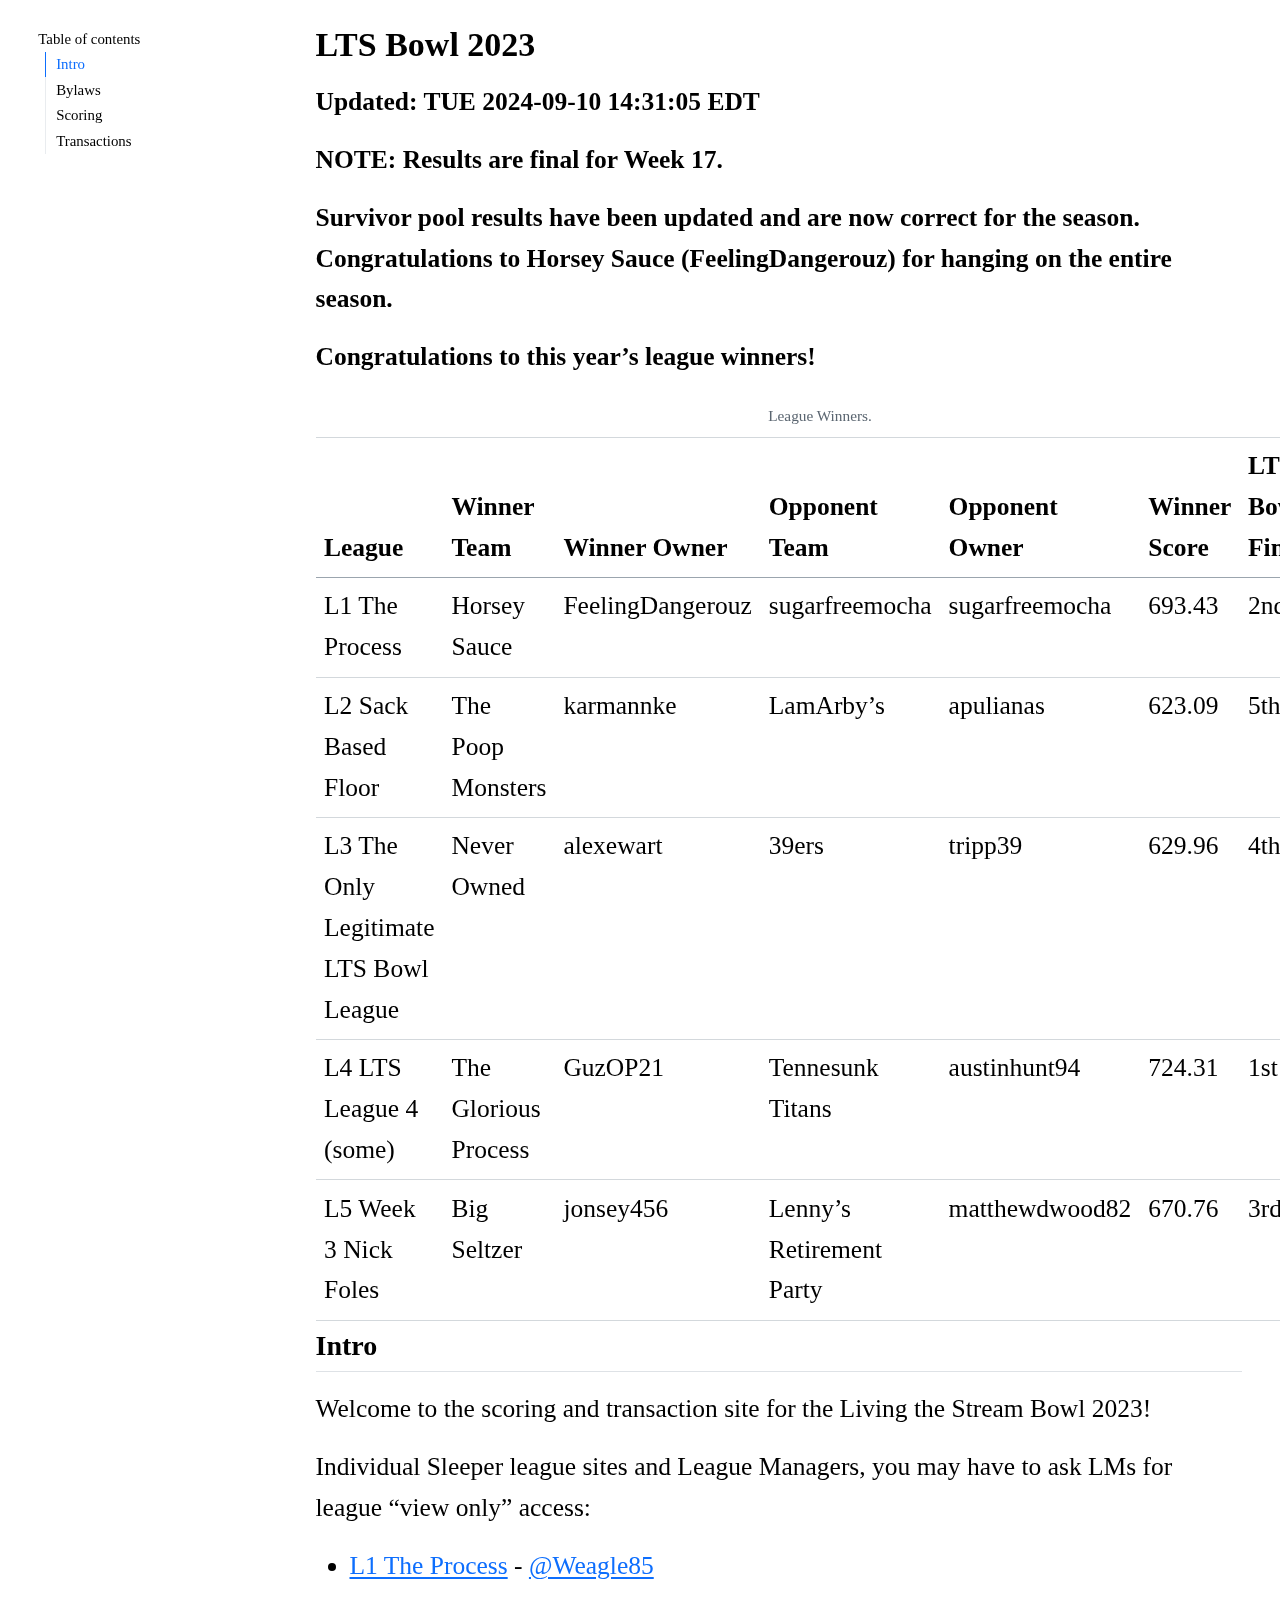
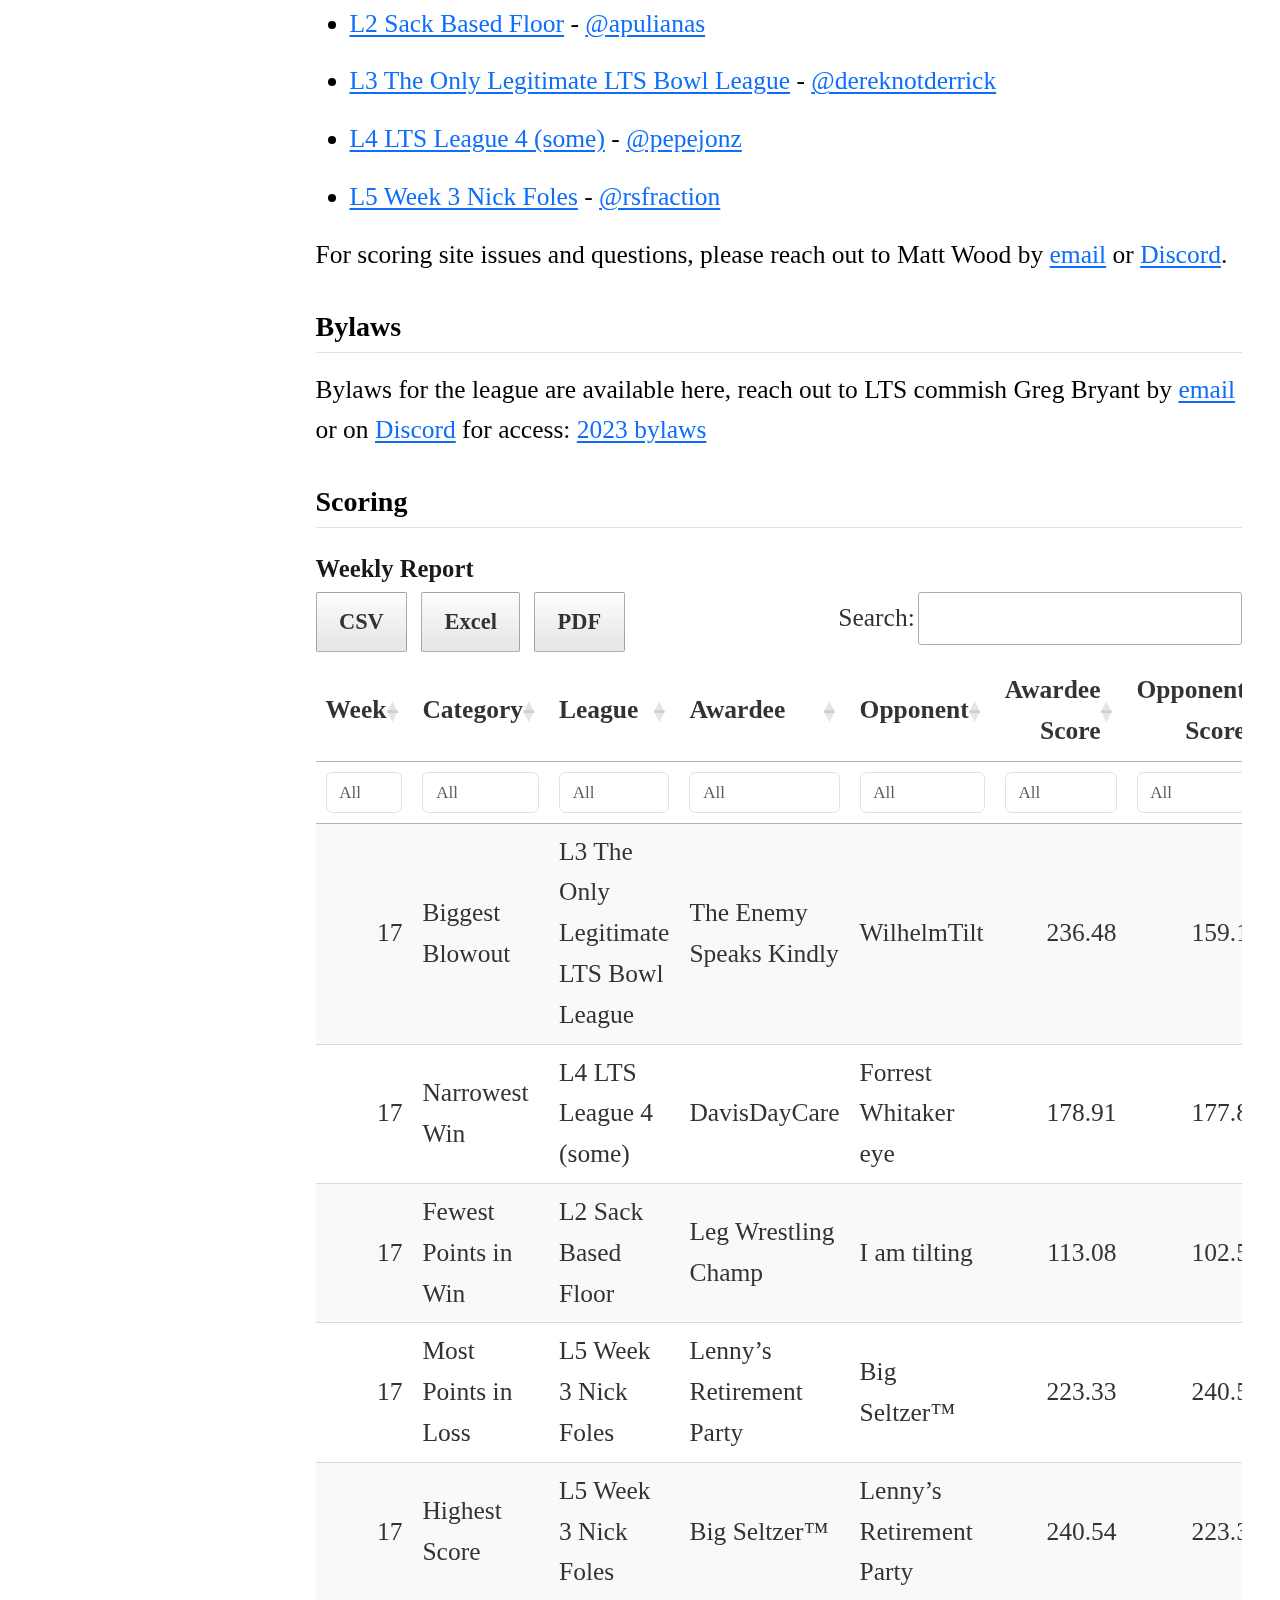
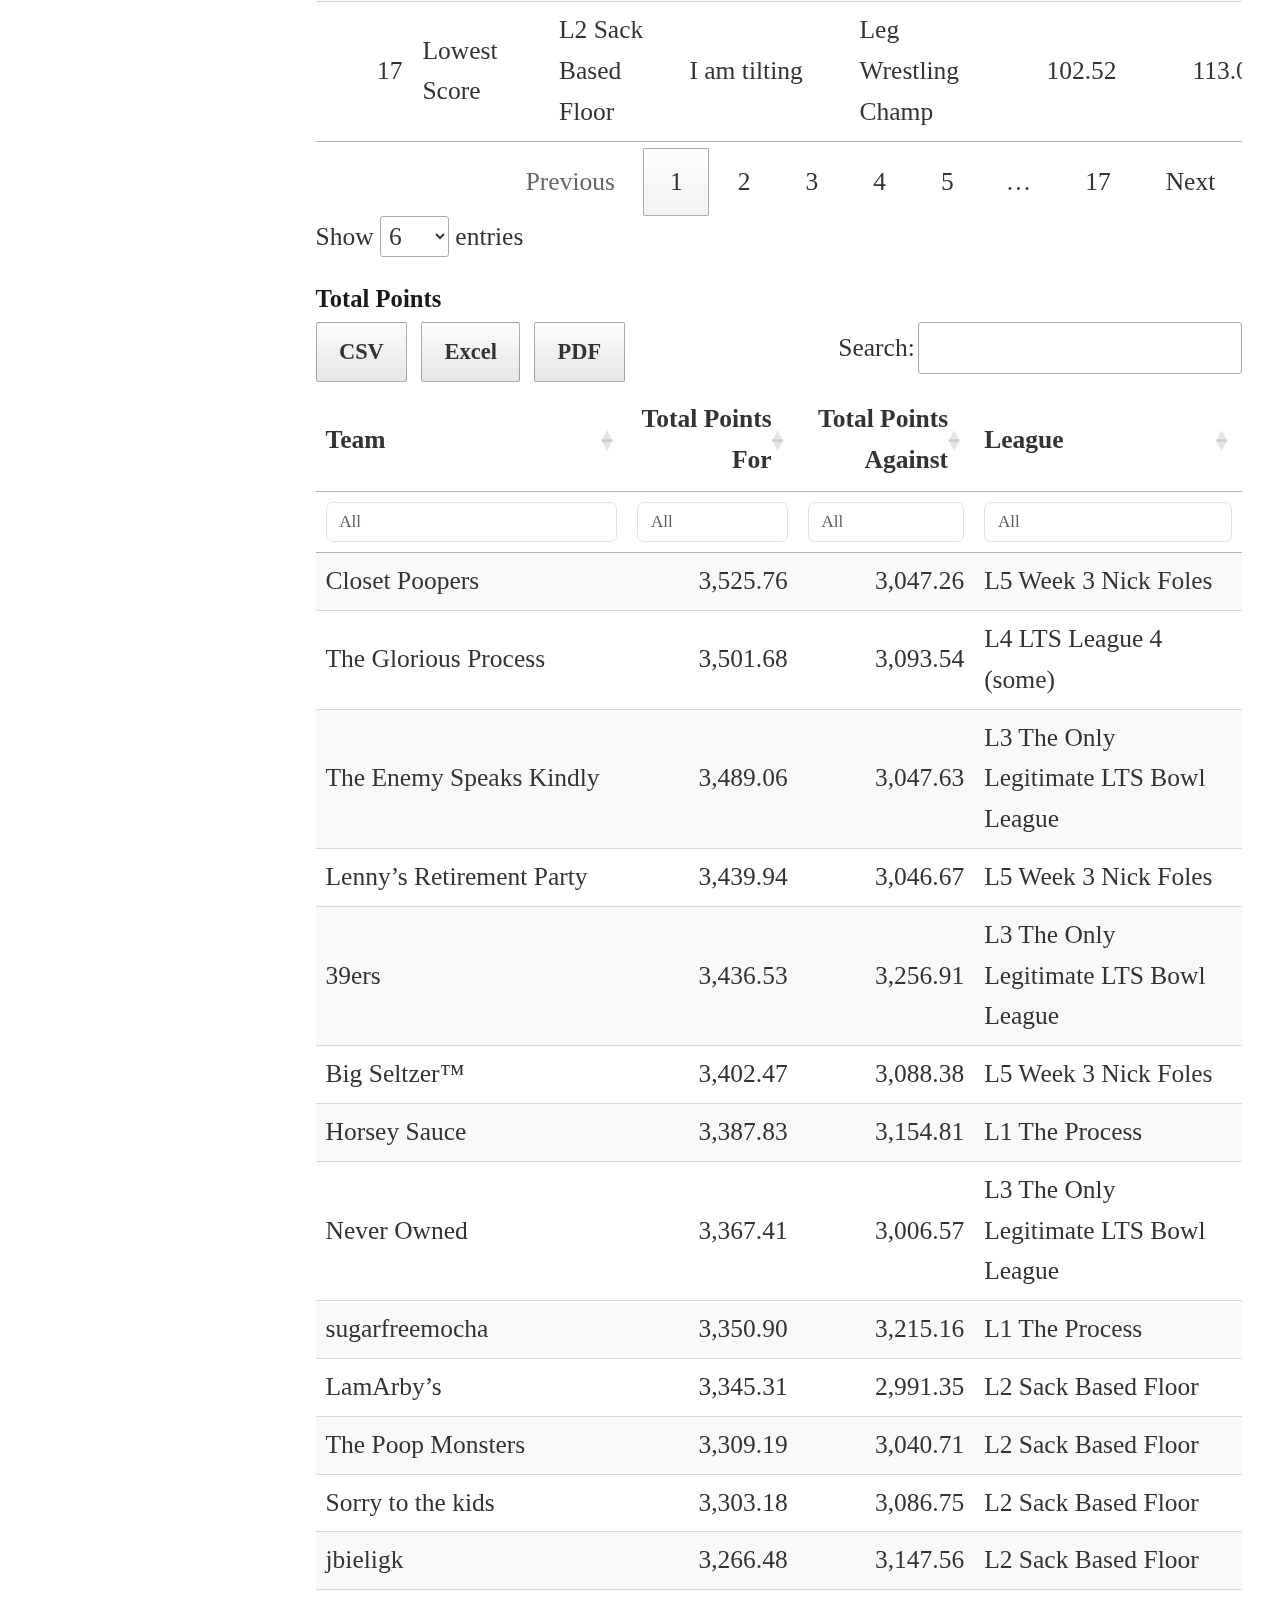
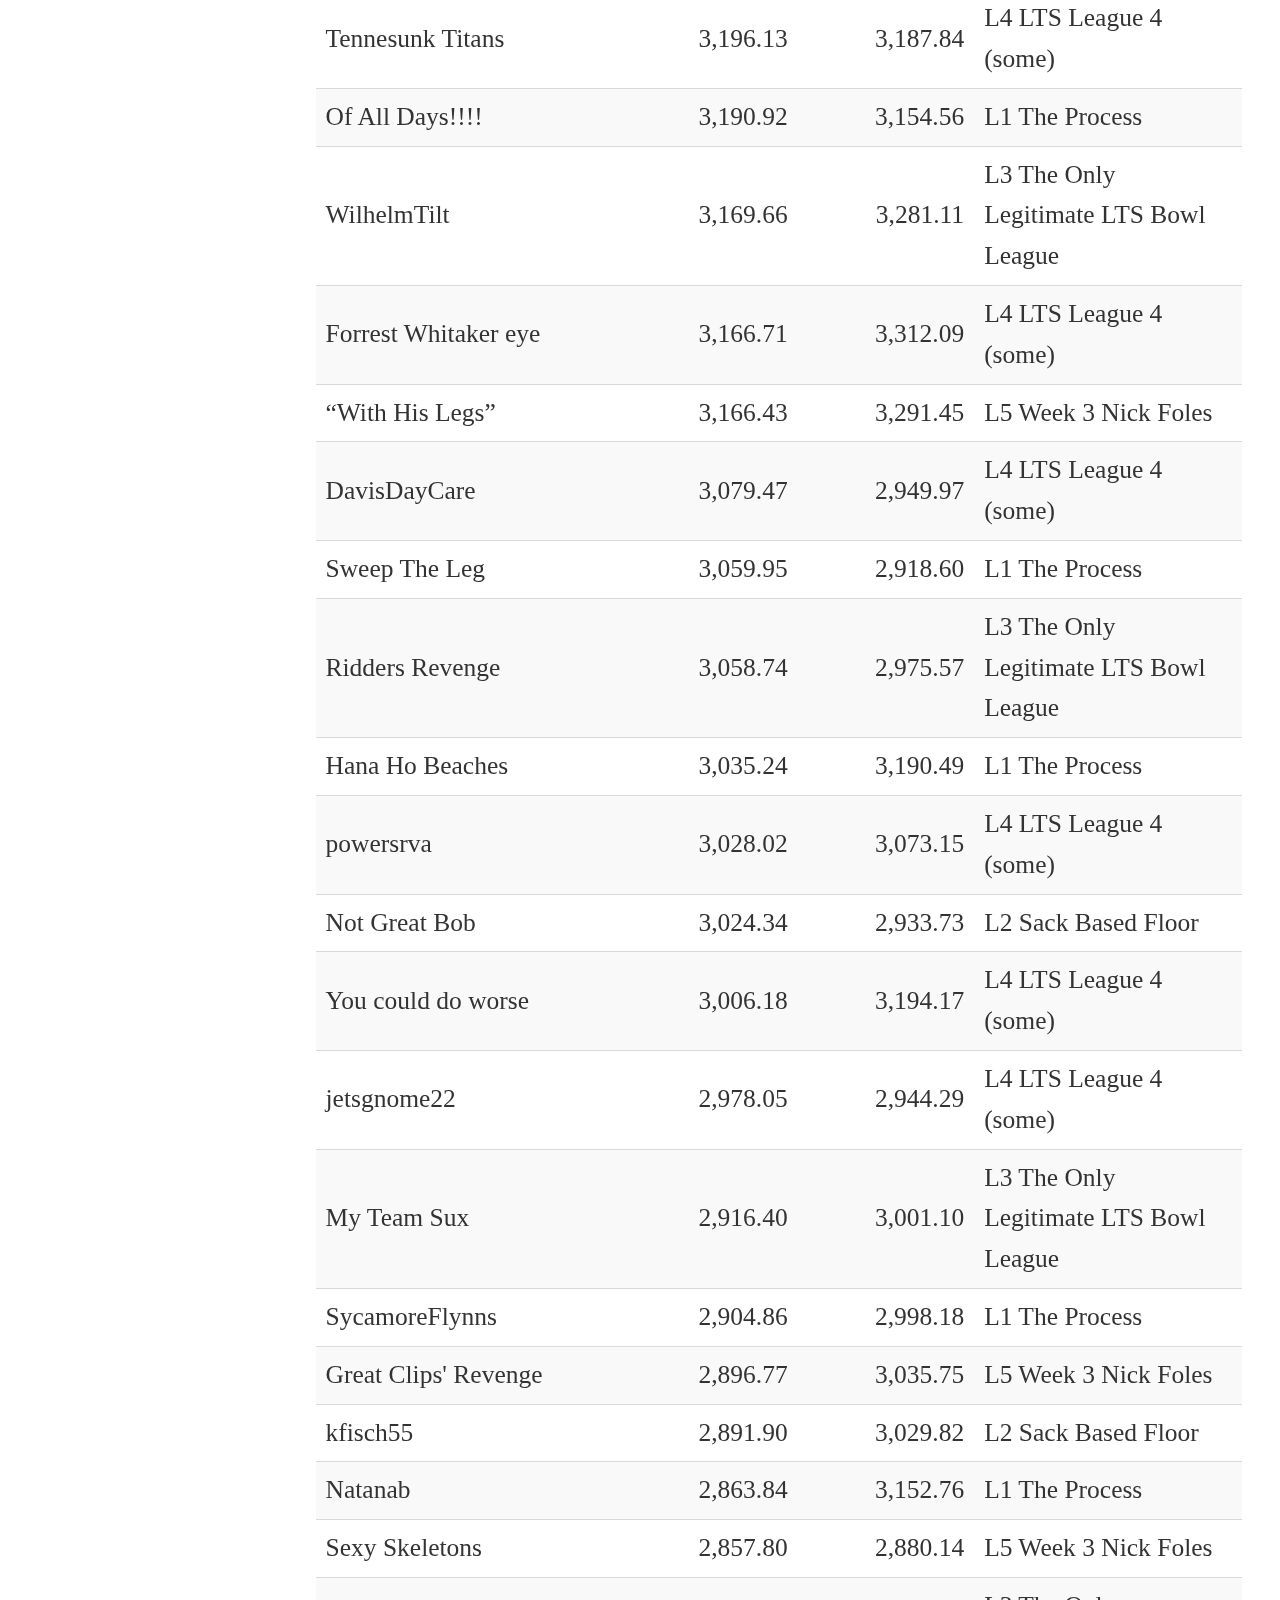
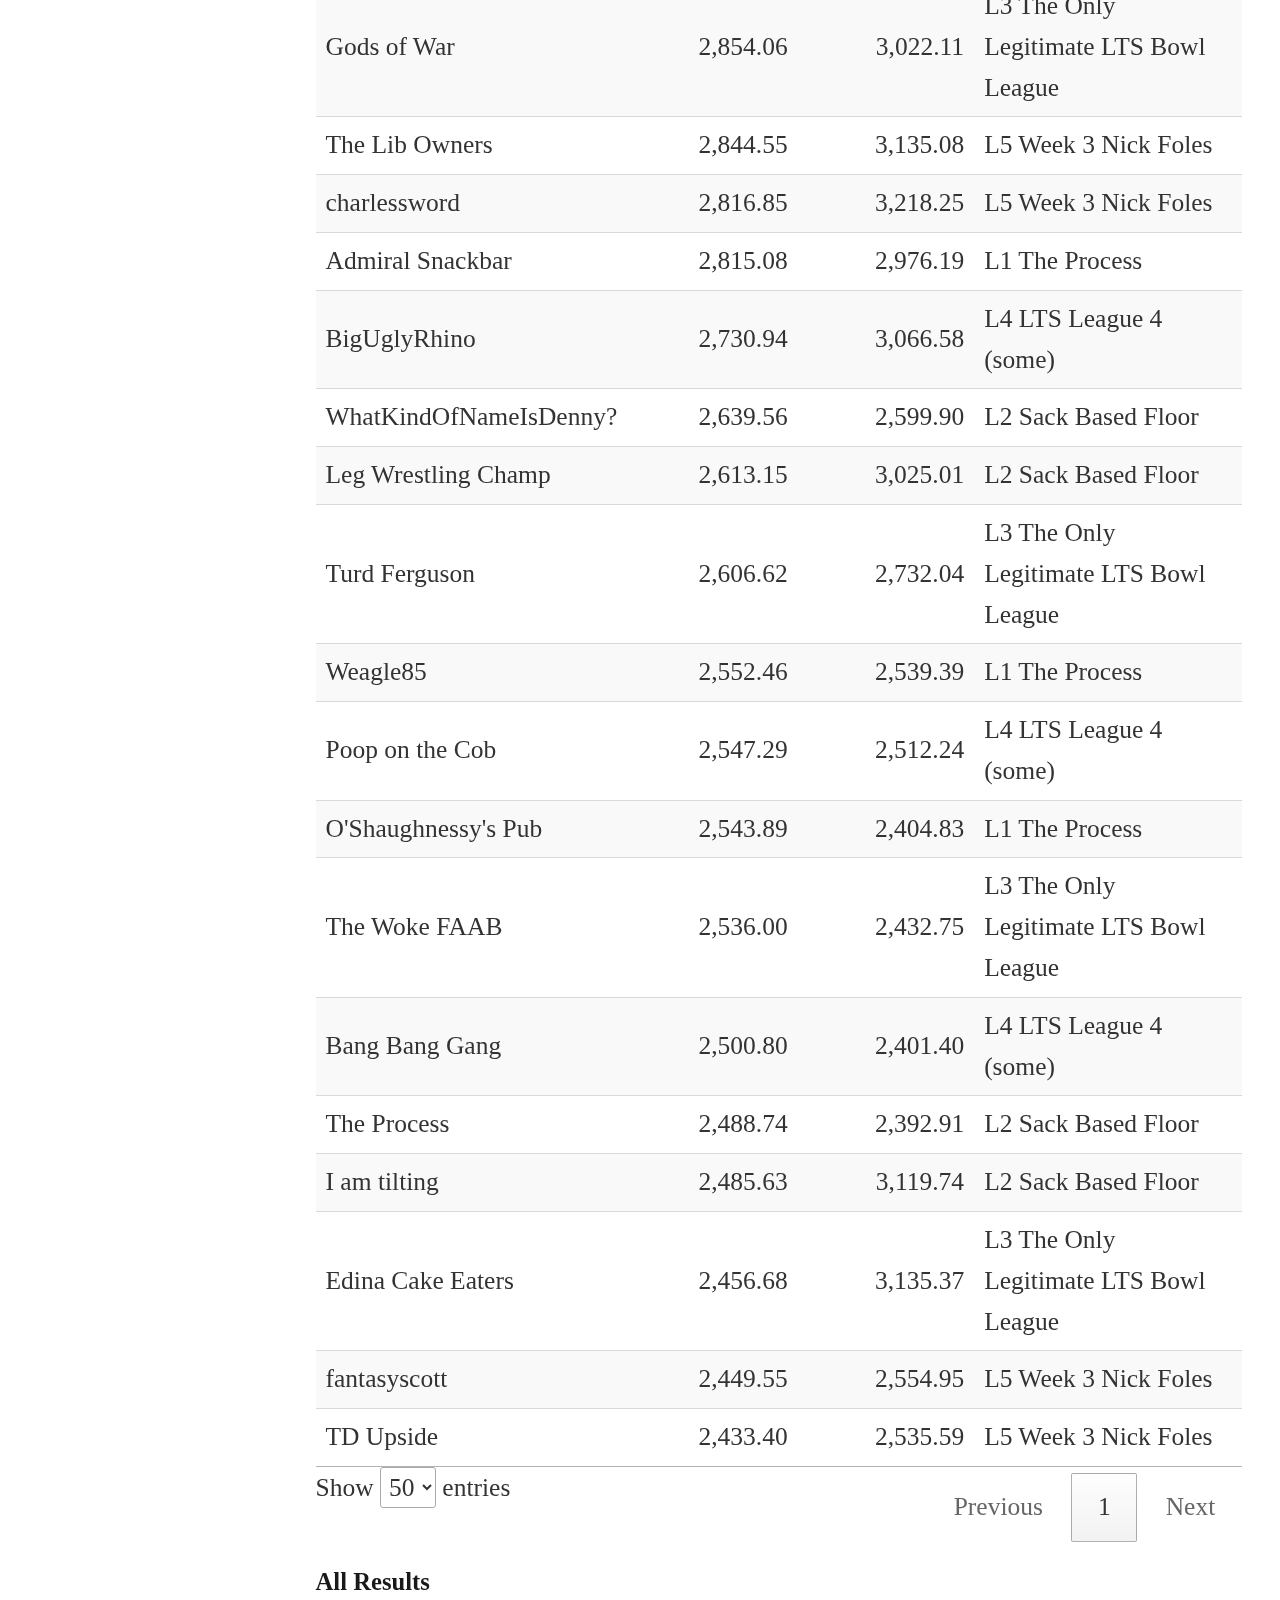
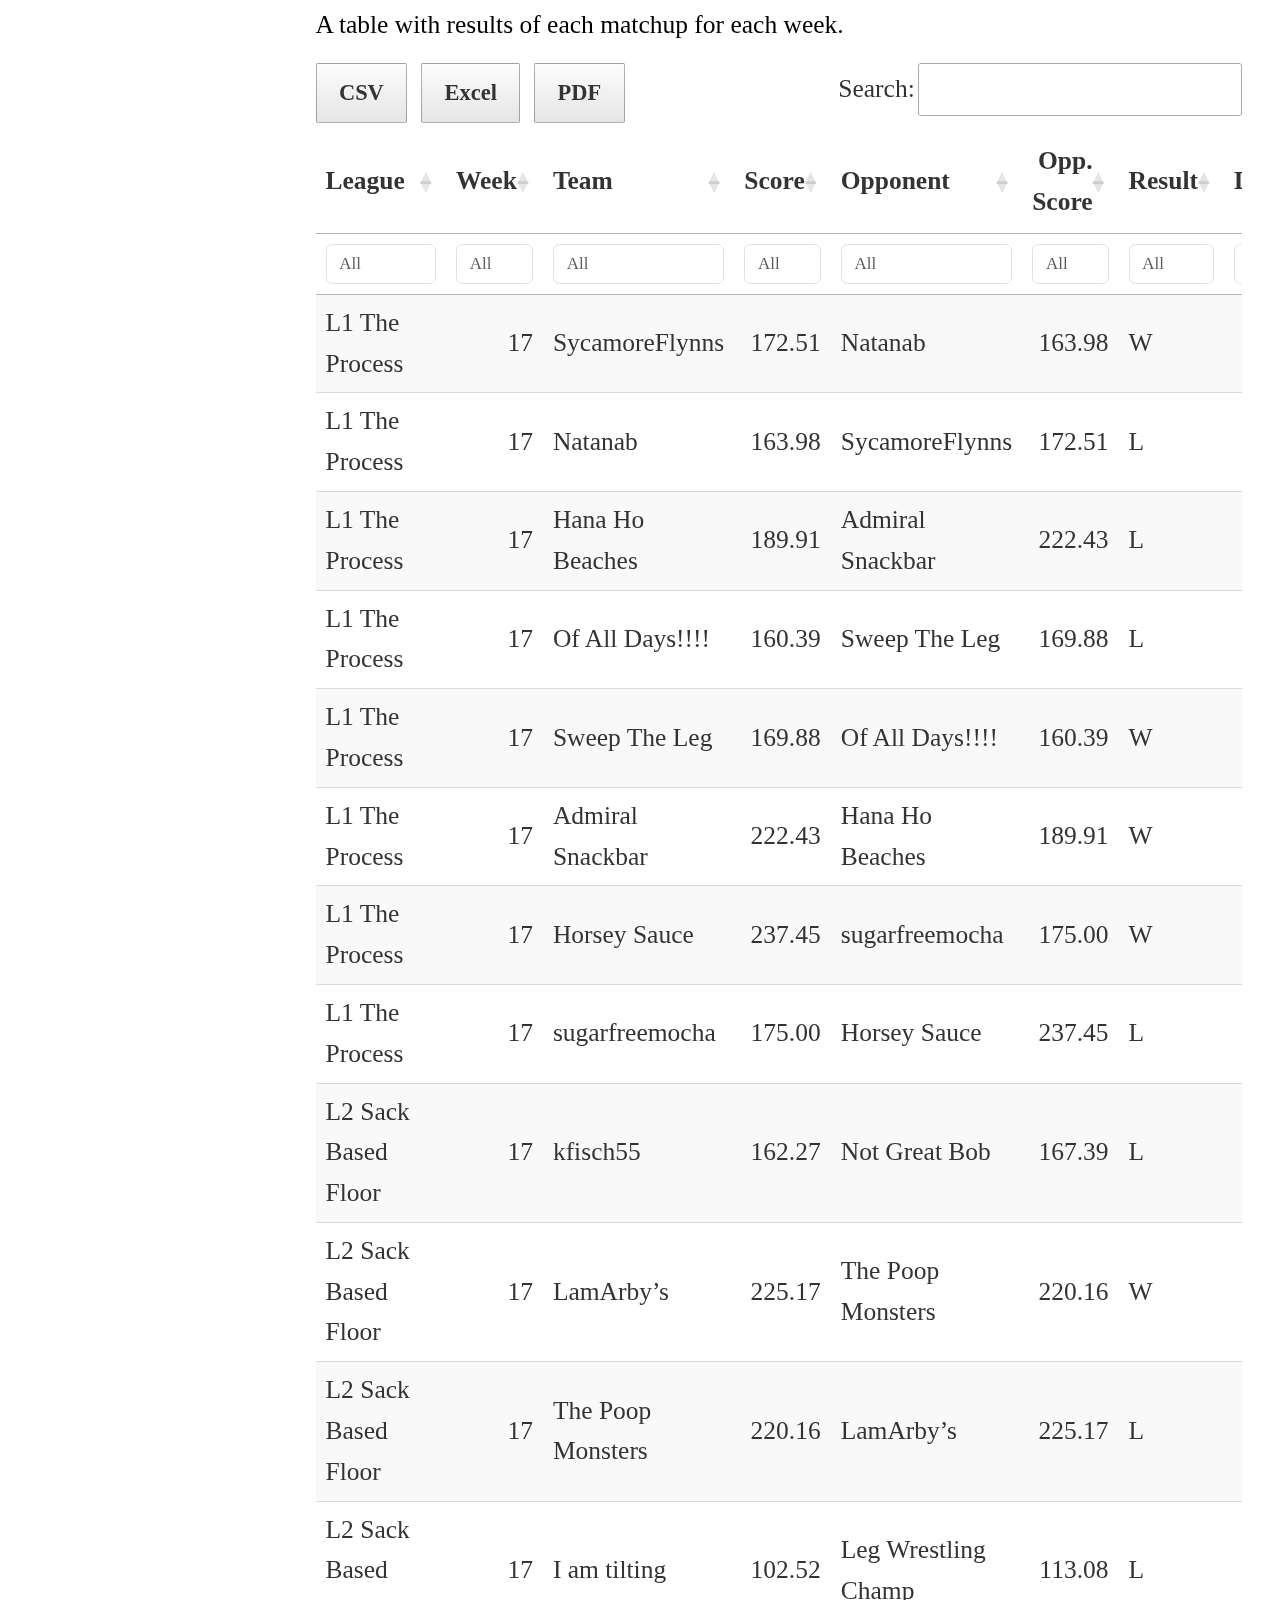
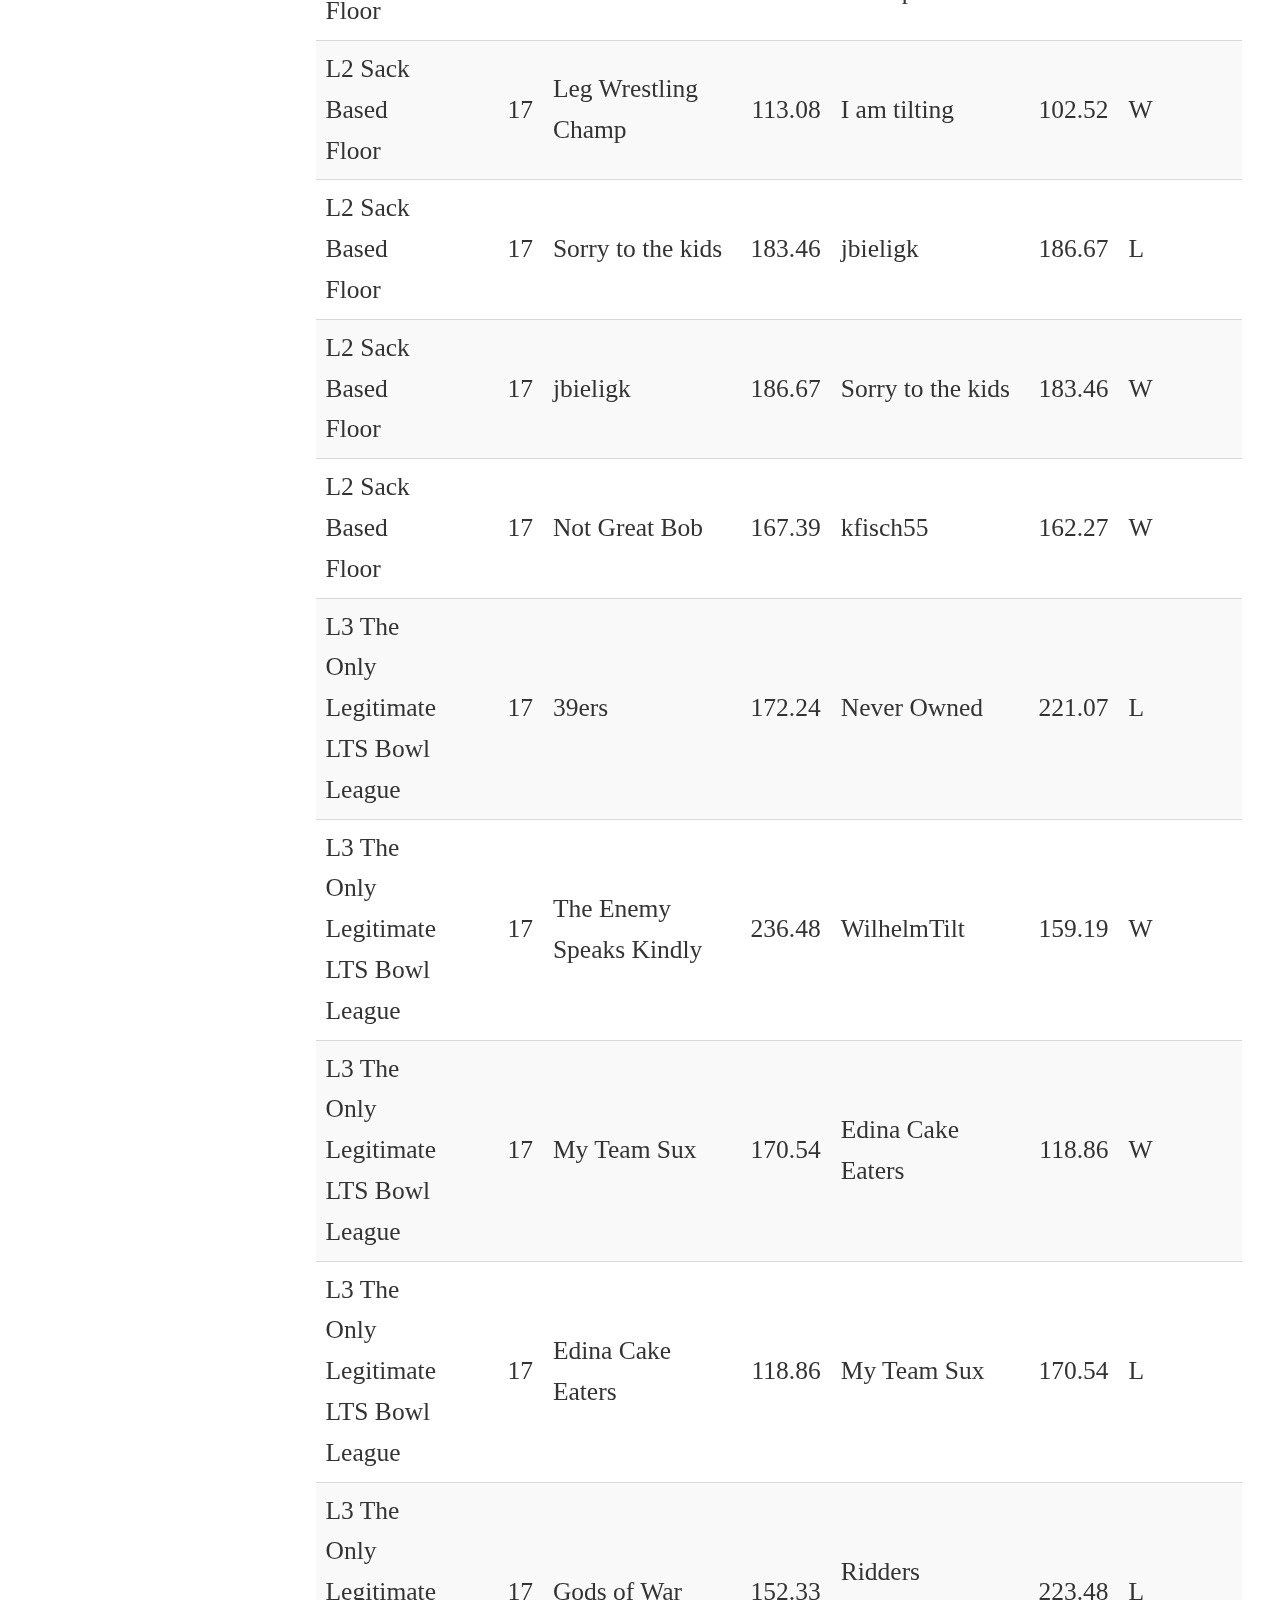
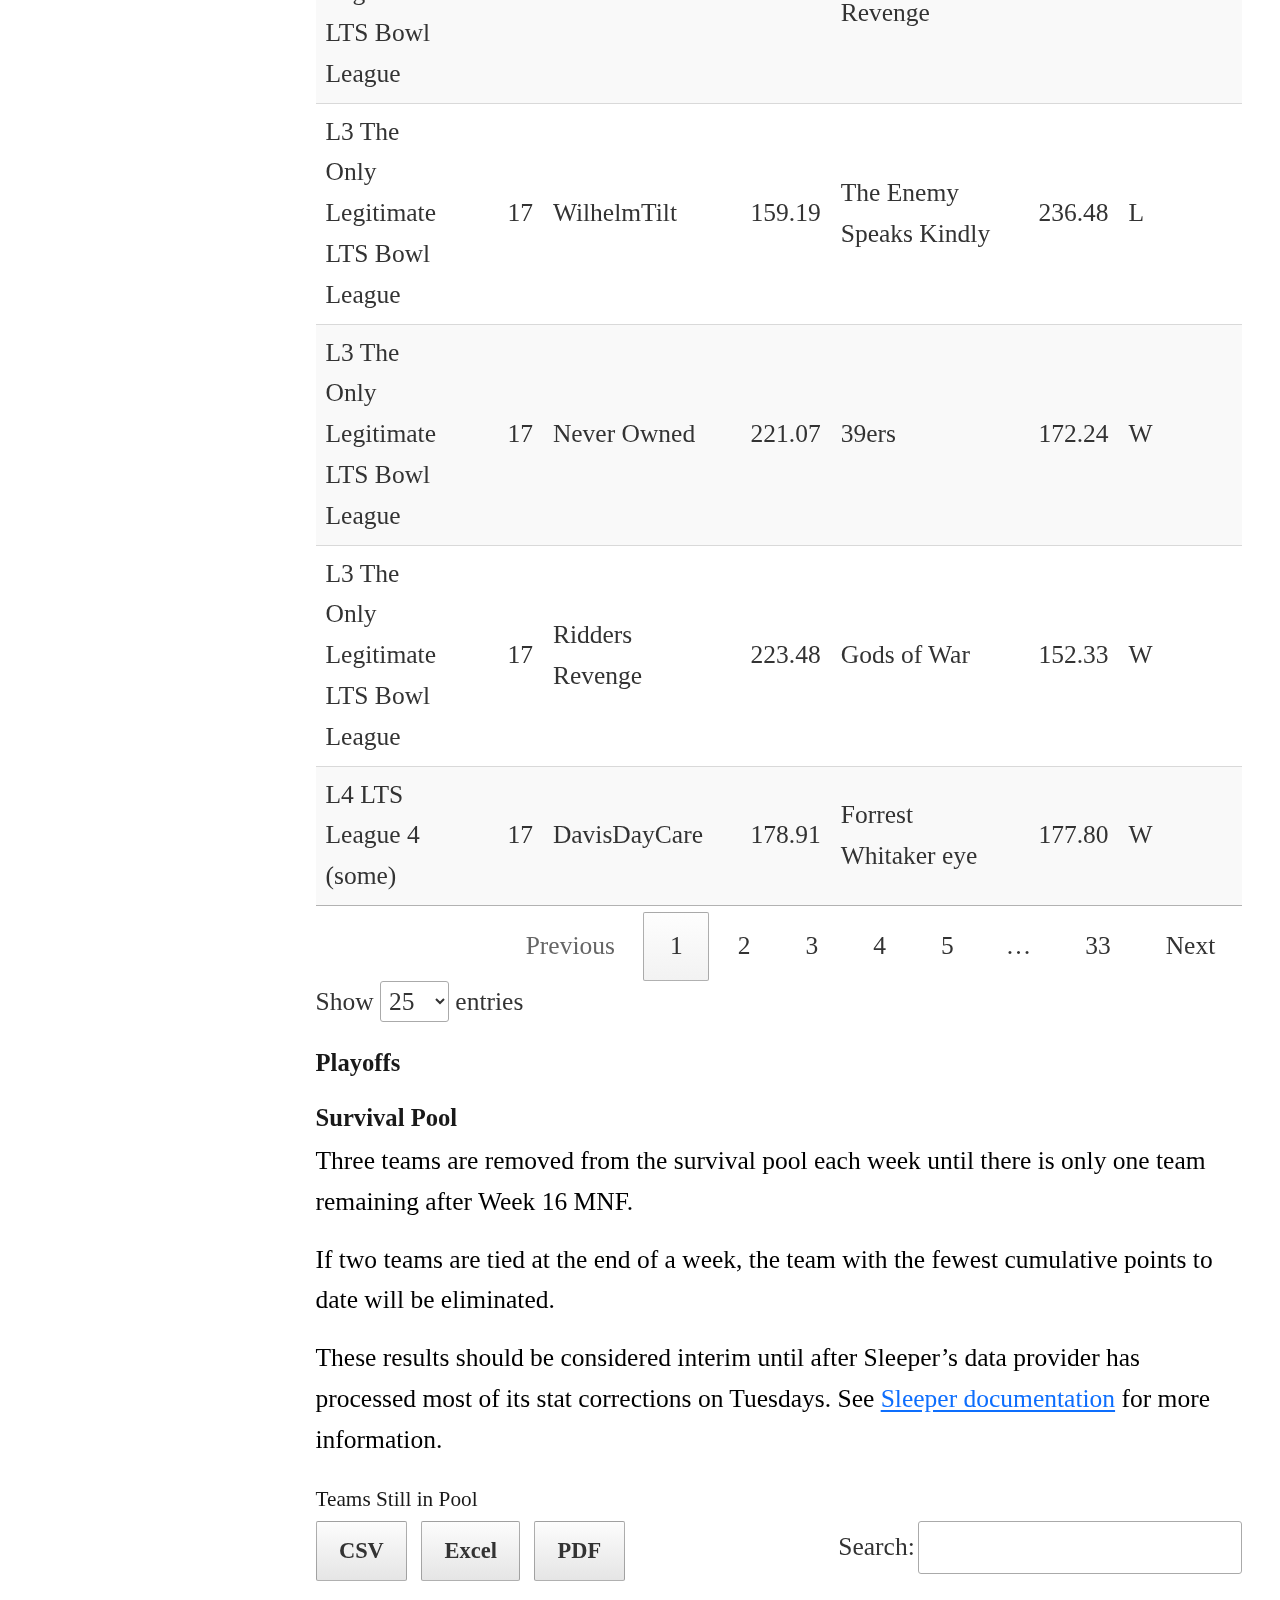
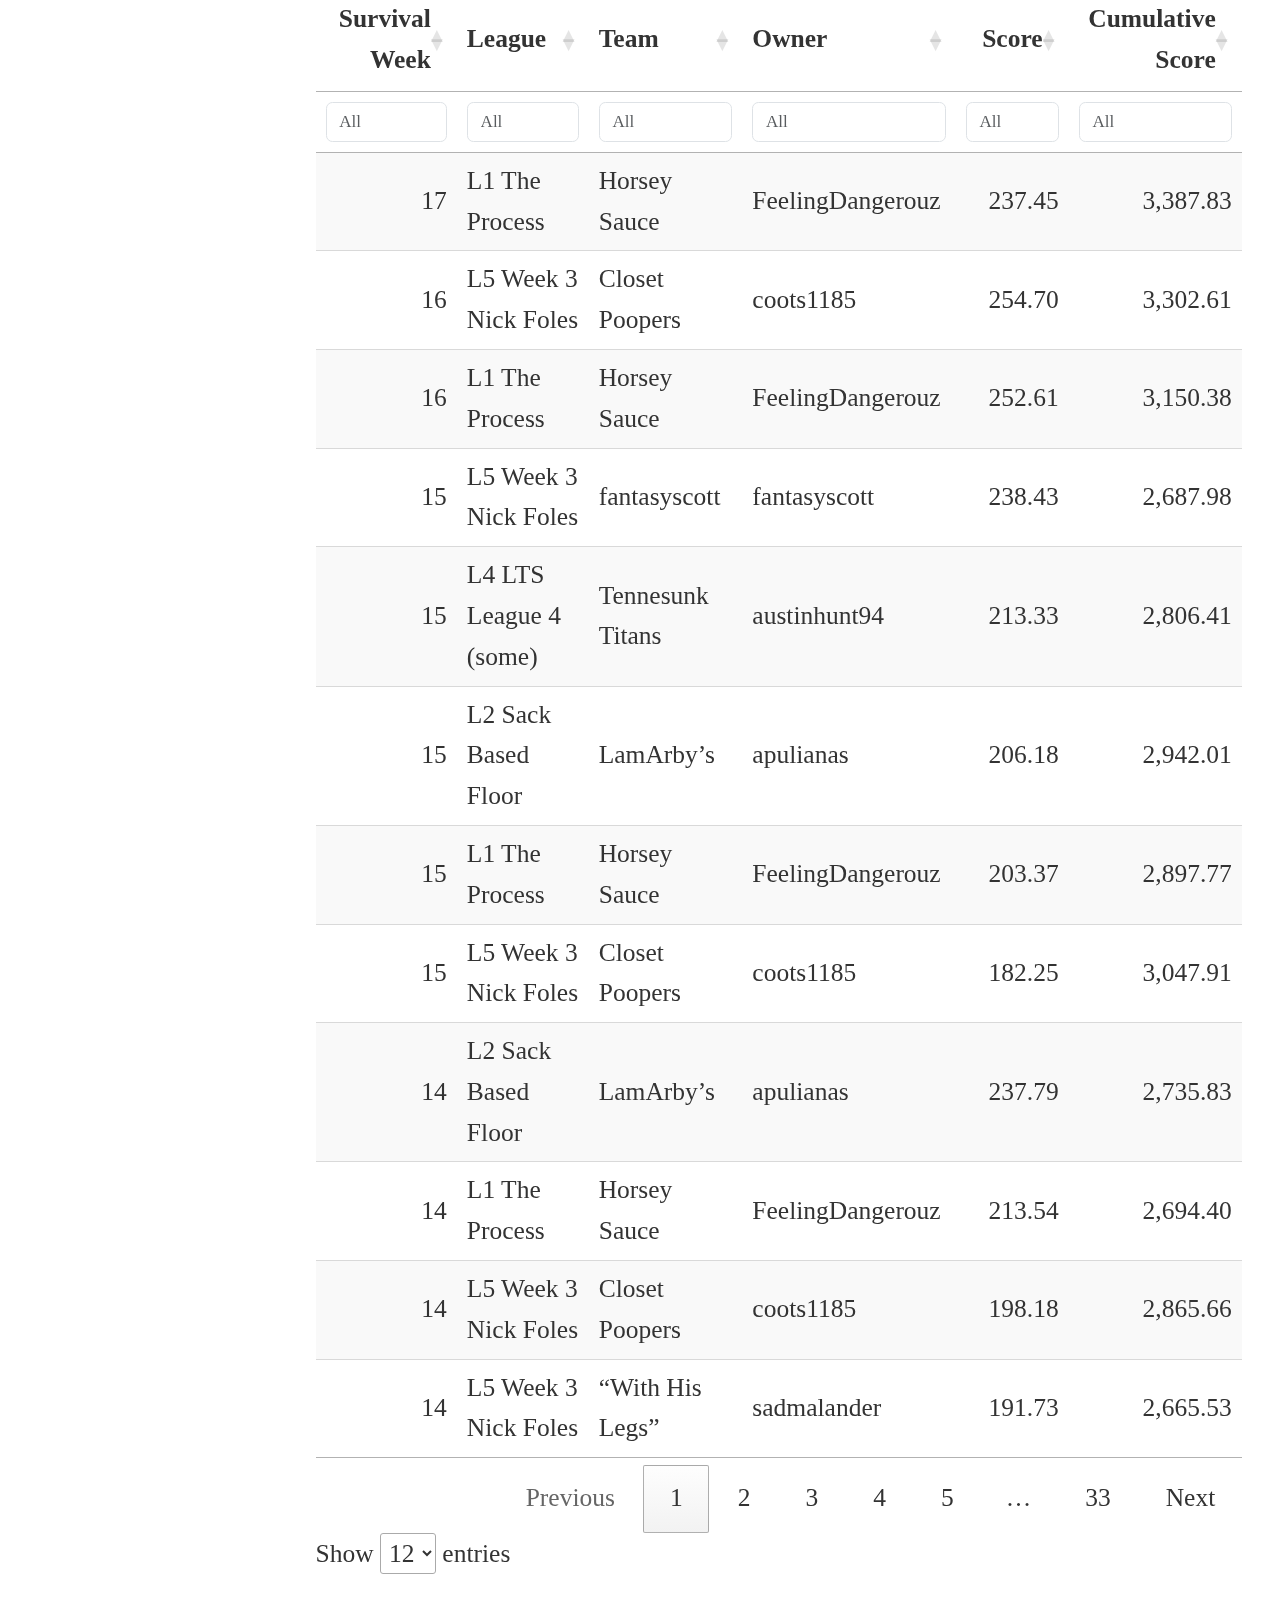
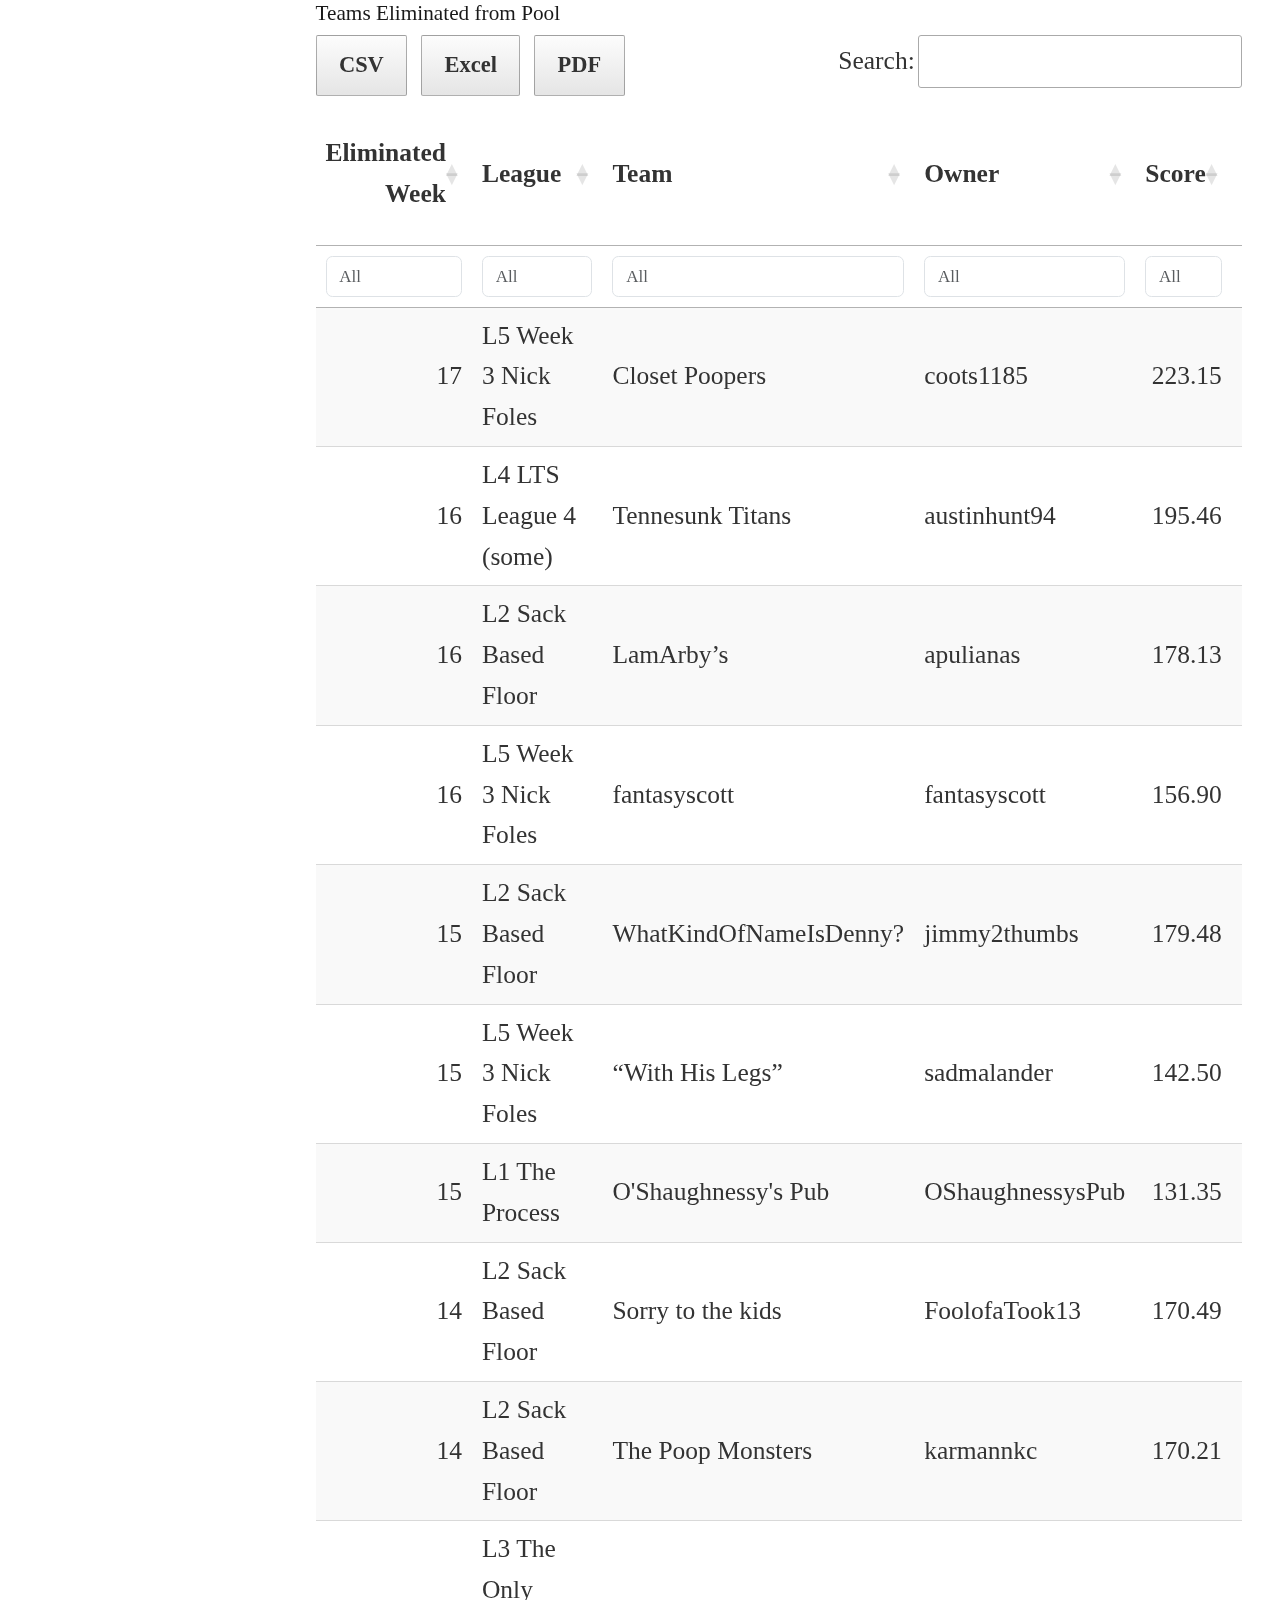
